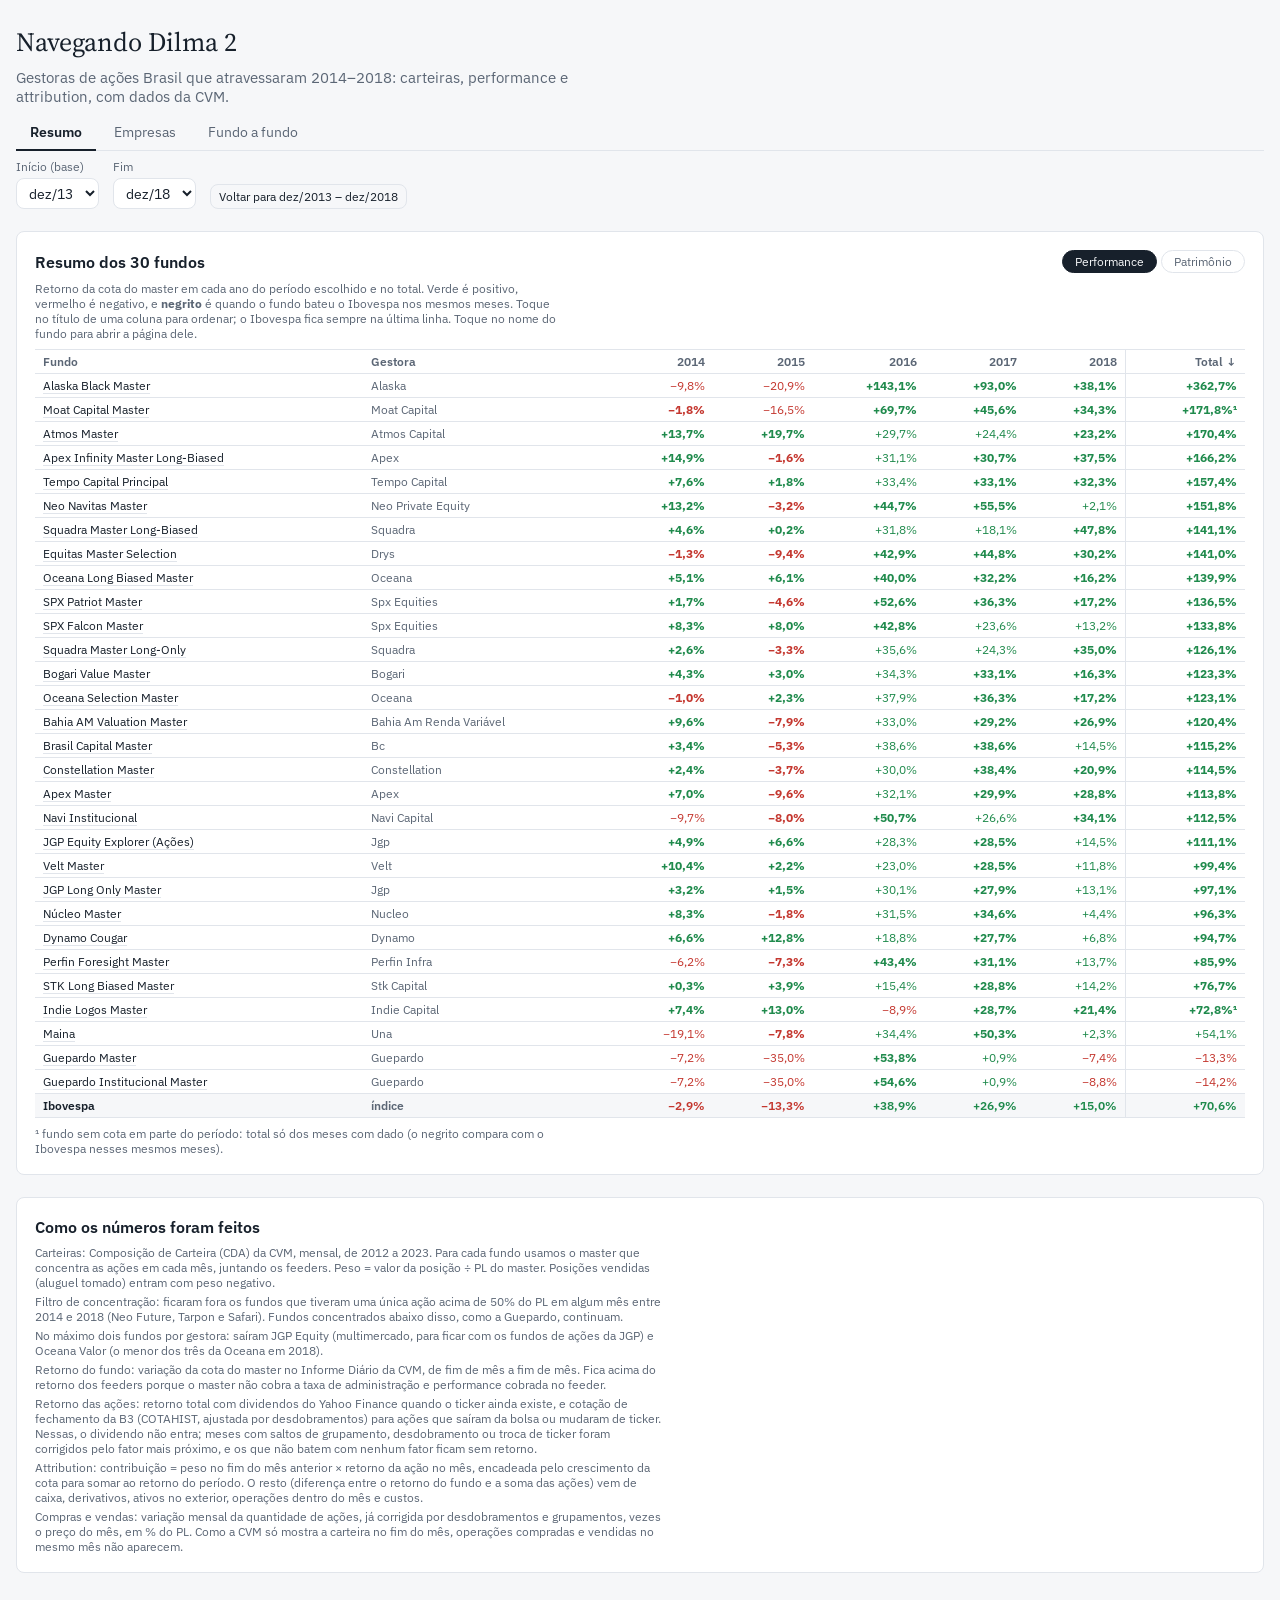
==== output/navegando_dilma_2.html @ d55e63fd "Navegando Dilma 2: página Empresas (consenso, compras/vendas, apostas) e correção de eventos corpora" ====
<!doctype html>
<html lang="pt-BR"><head><meta charset="utf-8"><meta name="viewport" content="width=device-width,initial-scale=1,viewport-fit=cover">
<title>Navegando Dilma 2</title>
<link rel="preconnect" href="https://fonts.googleapis.com"><link rel="stylesheet" href="https://fonts.googleapis.com/css2?family=IBM+Plex+Sans:wght@400;600&family=Source+Serif+4:wght@400&display=swap">
<style>
:root{
  --color-bg:#f6f7f9; --color-panel:#ffffff; --color-fg:#17202b; --color-fg-muted:#5b6675; --color-border-line:#e1e5eb;
  --color-ok:#1f8a4c; --color-bad:#c4372f;
  --cds-chart-muted:#a9b2bf; --cds-chart-grid:#edf0f4; --cds-chart-axis:#b8c0cc; --cds-chart-reference:#8c96a3;
  --cds-surface-popover:#ffffff; --cds-border:#d5dbe3; --cds-shadow-popover:0 6px 20px rgba(20,30,45,.14); --cds-text-secondary:#5b6675;
  --font-anthropic-sans:"IBM Plex Sans",system-ui,-apple-system,"Segoe UI",Roboto,sans-serif;
  --font-anthropic-serif:"Source Serif 4",Georgia,"Times New Roman",serif;
  --cds-font-size-caption:.78rem; --cds-font-size-body:.95rem; --cds-font-size-heading:1.08rem; --cds-font-size-title:1.75rem; --cds-font-weight-medium:600;
  --cds-gap-xs:4px; --cds-gap-sm:8px; --cds-gap-md:14px; --cds-gap-lg:22px;
  --cds-pad-xs:4px; --cds-pad-sm:8px; --cds-pad-md:14px; --cds-pad-lg:18px; --cds-radius:8px; --cds-dur-slow:.3s;
  color-scheme: light;
}
@media (prefers-color-scheme: dark){ :root{
  --color-bg:#10151c; --color-panel:#171e27; --color-fg:#e8edf3; --color-fg-muted:#9aa6b5; --color-border-line:#2a3441;
  --color-ok:#4cc27e; --color-bad:#f0736a;
  --cds-chart-muted:#5d6878; --cds-chart-grid:#222b36; --cds-chart-axis:#3c4757; --cds-chart-reference:#6f7a8a;
  --cds-surface-popover:#1d2530; --cds-border:#334050; --cds-shadow-popover:0 6px 20px rgba(0,0,0,.45); --cds-text-secondary:#9aa6b5;
  color-scheme: dark; } }
html,body{margin:0;background:var(--color-bg);color:var(--color-fg);font-family:var(--font-anthropic-sans);font-size:15px}
#dash-root{max-width:1280px;margin:0 auto;padding-block:24px 48px;padding-left:max(16px,env(safe-area-inset-left,0px));padding-right:max(16px,env(safe-area-inset-right,0px))}

#dash-root { --rx-up: var(--color-ok); --rx-down: var(--color-bad); }
.rx { display: grid; gap: var(--cds-gap-lg); font-family: var(--font-anthropic-sans); font-variant-numeric: tabular-nums; }
.rx-head { display: grid; gap: var(--cds-gap-sm); }
.rx-title { font-family: var(--font-anthropic-serif); font-weight: 400; font-size: var(--cds-font-size-title); margin: 0; text-wrap: balance; }
.rx-lead { margin: 0; color: var(--color-fg-muted); max-width: 70ch; }
.rx-lead b { color: var(--color-fg); font-weight: 600; }
.rx-controls { display: flex; flex-wrap: wrap; gap: var(--cds-gap-md); align-items: end; }
.rx-controls label { display: grid; gap: var(--cds-gap-xs); font-size: var(--cds-font-size-caption); color: var(--color-fg-muted); }
.rx-controls select { font: inherit; font-size: var(--cds-font-size-body); color: var(--color-fg); background: var(--color-panel); border: 1px solid var(--color-border-line); border-radius: var(--cds-radius); padding: var(--cds-pad-xs) var(--cds-pad-sm); max-width: 100%; }
.rx-fund select { min-width: min(100%, 18rem); }
.rx-btn { font: inherit; font-size: var(--cds-font-size-caption); color: var(--color-fg); background: transparent; border: 1px solid var(--color-border-line); border-radius: var(--cds-radius); padding: var(--cds-pad-xs) var(--cds-pad-sm); cursor: pointer; }
.rx-btn:hover { background: var(--color-panel); }
.rx-btn:focus-visible, .rx-controls select:focus-visible { outline: 2px solid var(--color-fg); outline-offset: 2px; }
.rx-tiles { display: grid; grid-template-columns: repeat(auto-fit, minmax(min(100%, 9.5rem), 1fr)); gap: var(--cds-gap-md); }
.rx-tile { background: var(--color-panel); border: 1px solid var(--color-border-line); border-radius: var(--cds-radius); padding: var(--cds-pad-md); display: grid; gap: var(--cds-gap-xs); align-content: start; }
.rx-tile-label { font-size: var(--cds-font-size-caption); color: var(--color-fg-muted); }
.rx-tile-value { font-family: var(--font-anthropic-serif); font-weight: 400; font-size: var(--cds-font-size-title); line-height: 1.1; }
.rx-tile-note { font-size: var(--cds-font-size-caption); color: var(--color-fg-muted); }
.rx-grid { display: grid; grid-template-columns: repeat(auto-fit, minmax(min(100%, 26rem), 1fr)); gap: var(--cds-gap-md); }
.rx-card { background: var(--color-panel); border: 1px solid var(--color-border-line); border-radius: var(--cds-radius); padding: var(--cds-pad-lg); display: grid; gap: var(--cds-gap-sm); min-width: 0; align-content: start; }
.rx-card h2 { margin: 0; font-size: var(--cds-font-size-heading); font-weight: var(--cds-font-weight-medium); }
.rx-note { margin: 0; font-size: var(--cds-font-size-caption); color: var(--color-fg-muted); max-width: 75ch; }
.rx-sec { margin: var(--cds-gap-md) 0 0; font-size: var(--cds-font-size-heading); font-weight: var(--cds-font-weight-medium); }
.rx-chart { position: relative; min-height: 300px; }
.rx-chart.tall { min-height: 360px; }
.rx-chart svg { display: block; overflow: visible; }
.rx-tip { position: absolute; pointer-events: none; background: var(--cds-surface-popover); border: 1px solid var(--cds-border); border-radius: var(--cds-radius); box-shadow: var(--cds-shadow-popover); padding: var(--cds-pad-xs) var(--cds-pad-sm); font-size: var(--cds-font-size-caption); white-space: nowrap; z-index: 2; }
.rx-tip .d { color: var(--cds-text-secondary); margin-bottom: 2px; }
.rx-tip .r { display: flex; gap: 6px; align-items: center; }
.rx-tip .s { width: 8px; height: 8px; border-radius: 2px; flex: none; }
.rx-legend { display: flex; flex-wrap: wrap; gap: var(--cds-gap-xs) var(--cds-gap-md); font-size: var(--cds-font-size-caption); color: var(--color-fg-muted); min-height: 1.2em; }
.rx-legend span { display: inline-flex; align-items: center; gap: 5px; }
.rx-legend i { width: 10px; height: 10px; border-radius: 2px; display: inline-block; }
.rx-tablebox { max-height: 30rem; overflow: auto; border-top: 1px solid var(--color-border-line); }
.rx-table { width: 100%; border-collapse: collapse; font-size: var(--cds-font-size-caption); }
.rx-table th { position: sticky; top: 0; background: var(--color-panel); text-align: right; font-weight: var(--cds-font-weight-medium); color: var(--color-fg-muted); padding: var(--cds-pad-xs) var(--cds-pad-sm); border-bottom: 1px solid var(--color-border-line); white-space: nowrap; }
.rx-table th:first-child, .rx-table td:first-child { text-align: left; }
.rx-table th button { font: inherit; color: inherit; background: none; border: 0; padding: 0; cursor: pointer; }
.rx-table td { text-align: right; padding: var(--cds-pad-xs) var(--cds-pad-sm); border-bottom: 1px solid var(--color-border-line); white-space: nowrap; }
.rx-table tbody tr { cursor: pointer; }
.rx-table tbody tr:hover td { background: var(--color-bg); }
.rx-table tr.sel td { background: var(--color-bg); font-weight: 600; }
.rx-table .tk { font-weight: 600; }
.rx-table .co { color: var(--color-fg-muted); margin-left: 6px; }
.rx-pos { color: var(--rx-up); }
.rx-neg { color: var(--rx-down); }
.rx-bar { display: inline-block; height: 8px; border-radius: 2px; vertical-align: middle; margin-left: 6px; background: var(--cds-chart-muted); }
.rx-split { display: grid; grid-template-columns: repeat(auto-fit, minmax(min(100%, 12rem), 1fr)); gap: var(--cds-gap-md); }
.rx-kv { display: grid; gap: 2px; }
.rx-kv span:first-child { font-size: var(--cds-font-size-caption); color: var(--color-fg-muted); }
.rx-kv span:last-child { font-family: var(--font-anthropic-serif); font-size: var(--cds-font-size-heading); }
.rx-method { display: grid; gap: var(--cds-gap-xs); }
.rx-method p { margin: 0; font-size: var(--cds-font-size-caption); color: var(--color-fg-muted); max-width: 90ch; }
.rx-tabs, .rx-subtabs { display: flex; flex-wrap: wrap; gap: var(--cds-gap-xs); }
.rx-tabs { border-bottom: 1px solid var(--color-border-line); }
.rx-tab { font: inherit; font-size: var(--cds-font-size-body); background: none; border: 0; border-bottom: 2px solid transparent; color: var(--color-fg-muted); padding: var(--cds-pad-sm) var(--cds-pad-md); cursor: pointer; margin-bottom: -1px; }
.rx-tab[aria-selected="true"] { color: var(--color-fg); border-bottom-color: var(--color-fg); font-weight: 600; }
.rx-subtab { font: inherit; font-size: var(--cds-font-size-caption); background: none; border: 1px solid var(--color-border-line); border-radius: 999px; color: var(--color-fg-muted); padding: 3px 12px; cursor: pointer; }
.rx-subtab[aria-selected="true"] { background: var(--color-fg); color: var(--color-bg); border-color: var(--color-fg); }
.rx-tab:focus-visible, .rx-subtab:focus-visible { outline: 2px solid var(--color-fg); outline-offset: 2px; }
.rx-cardhead { display: flex; flex-wrap: wrap; gap: var(--cds-gap-md); align-items: center; justify-content: space-between; }
[hidden] { display: none !important; }
.rx-page { display: grid; gap: var(--cds-gap-lg); }
.rx-sumbox { max-height: none; }
.rx-sum th:nth-child(2), .rx-sum td:nth-child(2) { text-align: left; color: var(--color-fg-muted); }
.rx-sum td:first-child { white-space: normal; min-width: 11rem; }
.rx-sum td:first-child button { font: inherit; color: var(--color-fg); background: none; border: 0; padding: 0; cursor: pointer; text-align: left; text-decoration: underline; text-decoration-color: var(--color-border-line); text-underline-offset: 3px; }
.rx-sum td.beat { font-weight: 700; }
.rx-sum th.tot, .rx-sum td.tot { border-left: 1px solid var(--color-border-line); }
.rx-sum tfoot td { position: sticky; bottom: 0; background: var(--color-bg); font-weight: 600; border-top: 1px solid var(--color-fg-muted); }
.rx-sum tfoot tr + tr td { bottom: auto; }
.rx-sum th[aria-sort="ascending"] button::after { content: " ↑"; }
.rx-sum th[aria-sort="descending"] button::after { content: " ↓"; }
.rx-chips { display: flex; flex-wrap: wrap; gap: var(--cds-gap-xs); min-height: 1.6em; }
.rx-chip { font: inherit; font-size: var(--cds-font-size-caption); background: none; border: 1px solid var(--color-border-line); border-radius: var(--cds-radius); color: var(--color-fg); padding: 3px 10px; cursor: pointer; font-variant-numeric: tabular-nums; }
.rx-chip[aria-pressed="true"] { background: var(--rx-c0); border-color: var(--rx-c0); color: #fff; }
.rx-emp td:first-child { white-space: normal; min-width: 10rem; }
.rx-emp .rx-two { display: grid; grid-template-columns: repeat(auto-fit, minmax(min(100%, 24rem), 1fr)); gap: var(--cds-gap-lg); }
.rx-emp h3 { margin: var(--cds-gap-sm) 0 var(--cds-gap-xs); font-size: var(--cds-font-size-body); font-weight: var(--cds-font-weight-medium); }
[data-dash-source-state=empty] { color: transparent; }
[data-dash-source-state=refreshing] { opacity: .5; transition: opacity var(--cds-dur-slow); }
.rx-fail { display: flex; align-items: center; justify-content: center; gap: 6px; min-height: inherit; color: var(--color-fg-muted); font-size: var(--cds-font-size-caption); }
.rx-fail::before { content: ""; width: .375rem; height: .375rem; border-radius: 50%; background: var(--color-bad); }
</style></head>
<body><div id="dash-root">
<div class="rx">
  <header class="rx-head" id="topo">
    <h1 class="rx-title">Navegando Dilma 2</h1>
    <p class="rx-lead">Gestoras de ações Brasil que atravessaram 2014–2018: carteiras, performance e attribution, com dados da CVM.</p>
    <nav class="rx-tabs" role="tablist" aria-label="Páginas">
      <button type="button" role="tab" class="rx-tab" data-pg="resumo" aria-selected="true">Resumo</button>
      <button type="button" role="tab" class="rx-tab" data-pg="empresas" aria-selected="false">Empresas</button>
      <button type="button" role="tab" class="rx-tab" data-pg="fundo" aria-selected="false">Fundo a fundo</button>
    </nav>
    <div class="rx-controls">
      <label>Início (base)
        <select id="rx-ini" data-draw="sel-ini" data-source="serie_mensal" aria-label="Mês inicial"></select>
      </label>
      <label>Fim
        <select id="rx-fim" data-draw="sel-fim" data-source="serie_mensal" aria-label="Mês final"></select>
      </label>
      <button class="rx-btn rx-reset" type="button">Voltar para dez/2013 – dez/2018</button>
    </div>
  </header>

  <section class="rx-page" id="pg-resumo" data-pg="resumo">
    <article class="rx-card" id="resumo-tabela">
      <div class="rx-cardhead">
        <h2>Resumo dos 30 fundos</h2>
        <nav class="rx-subtabs" role="tablist" aria-label="Visão">
          <button type="button" role="tab" class="rx-subtab" data-aba="perf" aria-selected="true">Performance</button>
          <button type="button" role="tab" class="rx-subtab" data-aba="pl" aria-selected="false">Patrimônio</button>
        </nav>
      </div>
      <p class="rx-note" data-aba-note="perf">Retorno da cota do master em cada ano do período escolhido e no total. Verde é positivo, vermelho é negativo, e <b>negrito</b> é quando o fundo bateu o Ibovespa nos mesmos meses. Toque no título de uma coluna para ordenar; o Ibovespa fica sempre na última linha. Toque no nome do fundo para abrir a página dele.</p>
      <p class="rx-note" data-aba-note="pl" hidden>Patrimônio líquido do master no fim de cada ano do período (R$ milhões). A coluna Total mostra a variação do PL entre o início e o fim do período. A soma dos fundos e o Ibovespa (em pontos) ficam sempre nas últimas linhas.</p>
      <div class="rx-tablebox rx-sumbox" data-draw="tb-sum" data-source="fundos serie_mensal ibov"></div>
    </article>
  </section>

  <section class="rx-page" id="pg-empresas" data-pg="empresas" hidden>
    <article class="rx-card" id="empresas-card">
      <div class="rx-cardhead">
        <h2>O que os gestores tinham</h2>
        <nav class="rx-subtabs" role="tablist" aria-label="Visão de empresas">
          <button type="button" role="tab" class="rx-subtab rx-emptab" data-emp="ano" aria-selected="true">Mais detidas no ano</button>
          <button type="button" role="tab" class="rx-subtab rx-emptab" data-emp="periodo" aria-selected="false">Período inteiro</button>
          <button type="button" role="tab" class="rx-subtab rx-emptab" data-emp="fluxo" aria-selected="false">Compras e vendas</button>
          <button type="button" role="tab" class="rx-subtab rx-emptab" data-emp="apostas" aria-selected="false">Apostas fora do consenso</button>
        </nav>
      </div>
      <p class="rx-note" data-emp-note="ano">As 20 empresas com maior peso médio nos fundos no ano escolhido. Peso de consenso = média do peso da empresa em todos os fundos (zero para quem não tinha), na média dos meses do ano. Retorno com dividendos; <b>negrito</b> quando bateu o Ibovespa. Contribuição = quanto a empresa somou, em média, ao retorno dos fundos naquele ano.</p>
      <p class="rx-note" data-emp-note="periodo" hidden>As 25 empresas com maior peso de consenso no período. Cada coluna de ano mostra o peso de consenso (quanto mais escuro, maior). Retorno e contribuição são do período todo.</p>
      <p class="rx-note" data-emp-note="fluxo" hidden>Onde o dinheiro foi no ano escolhido: soma das compras menos vendas de todos os fundos, em R$ milhões. Fundos comprador/vendedor líquido contam quantos fundos terminaram o ano comprando ou vendendo a ação no saldo. A última coluna mostra o retorno da ação no ano seguinte, para ver se o movimento acertou.</p>
      <p class="rx-note" data-emp-note="apostas" hidden>Empresas que poucos fundos tinham (no máximo 3 no ano) mas que mais somaram ou tiraram de quem tinha. Mostra os acertos e erros individuais, fora do consenso.</p>
      <div class="rx-chips" data-draw="emp-anos" data-source="serie_mensal"></div>
      <div class="rx-tablebox rx-sumbox" data-draw="tb-emp" data-source="posicoes_1 posicoes_2 serie_mensal precos acoes"></div>
    </article>
  </section>

  <section class="rx-page" id="pg-fundo" data-pg="fundo" hidden>
  <div class="rx-head">
    <p class="rx-lead"><b data-draw="lead-fundo" data-source="fundos">—</b> rendeu <b data-draw="lead-ret" data-source="serie_mensal">—</b> contra <b data-draw="lead-ibov" data-source="serie_mensal">—</b> do Ibovespa entre <b data-draw="lead-ini">—</b> e <b data-draw="lead-fim">—</b>. A ação que mais contribuiu foi <b data-draw="lead-best" data-source="posicoes_1 posicoes_2">—</b>, e a que mais tirou foi <b data-draw="lead-worst" data-source="posicoes_1 posicoes_2">—</b>.</p>
    <div class="rx-controls">
      <label class="rx-fund">Fundo
        <select id="rx-fundo" data-draw="sel-fundo" data-source="fundos" aria-label="Fundo"></select>
      </label>
    </div>
  </div>

  <section class="rx-tiles" id="indicadores">
    <div class="rx-tile"><span class="rx-tile-label">Retorno do fundo</span><span class="rx-tile-value" data-draw="t-ret" data-source="serie_mensal">—</span><span class="rx-tile-note">cota do master, no período</span></div>
    <div class="rx-tile"><span class="rx-tile-label">Ibovespa</span><span class="rx-tile-value" data-draw="t-ibov" data-source="serie_mensal">—</span><span class="rx-tile-note">mesmo período</span></div>
    <div class="rx-tile"><span class="rx-tile-label">Diferença vs Ibovespa</span><span class="rx-tile-value" data-draw="t-alfa" data-source="serie_mensal">—</span><span class="rx-tile-note">pontos percentuais</span></div>
    <div class="rx-tile"><span class="rx-tile-label">PL no fim (R$ mi)</span><span class="rx-tile-value" data-draw="t-pl" data-source="serie_mensal">—</span><span class="rx-tile-note">no início: <span data-draw="t-pl0" data-source="serie_mensal">—</span></span></div>
    <div class="rx-tile"><span class="rx-tile-label">Exposição média em ações</span><span class="rx-tile-value" data-draw="t-exp" data-source="serie_mensal">—</span><span class="rx-tile-note">% do PL, ações à vista</span></div>
    <div class="rx-tile"><span class="rx-tile-label">Nº médio de ações</span><span class="rx-tile-value" data-draw="t-n" data-source="serie_mensal">—</span><span class="rx-tile-note">posições acima de 0,1% do PL</span></div>
  </section>

  <div class="rx-grid">
    <article class="rx-card" id="performance">
      <h2>Performance acumulada</h2>
      <p class="rx-note">Retorno da cota do fundo master contra o Ibovespa, base 0% no mês inicial.</p>
      <div class="rx-legend"><span><i style="background:var(--rx-c0)"></i>Fundo</span><span><i style="background:var(--cds-chart-muted)"></i>Ibovespa</span></div>
      <div class="rx-chart" data-draw="ch-perf" data-source="serie_mensal"></div>
    </article>
    <article class="rx-card" id="evolucao">
      <h2>Como o portfólio evoluiu</h2>
      <p class="rx-note">Peso das 10 maiores posições médias do período, em % do PL. "Outras" soma o restante das ações.</p>
      <div class="rx-legend" data-draw="lg-stack" data-source="posicoes_1 posicoes_2 acoes"></div>
      <div class="rx-chart tall" data-draw="ch-stack" data-source="posicoes_1 posicoes_2 serie_mensal acoes"></div>
    </article>
  </div>

  <h2 class="rx-sec" id="posicoes">Posições e attribution por ação</h2>
  <div class="rx-grid">
    <article class="rx-card" id="attribution">
      <h2>Attribution: quem fez o resultado</h2>
      <p class="rx-note">Contribuição de cada ação para o retorno do fundo no período (peso do mês anterior × retorno da ação, encadeado). Verde soma, vermelho tira.</p>
      <div class="rx-chart tall" data-draw="ch-attr" data-source="posicoes_1 posicoes_2 serie_mensal acoes"></div>
      <div class="rx-split">
        <div class="rx-kv"><span>Retorno do fundo</span><span data-draw="a-fundo" data-source="serie_mensal">—</span></div>
        <div class="rx-kv"><span>Explicado pelas ações</span><span data-draw="a-acoes" data-source="posicoes_1 posicoes_2 serie_mensal">—</span></div>
        <div class="rx-kv"><span>Resto (caixa, derivativos, exterior, taxas)</span><span data-draw="a-resto" data-source="posicoes_1 posicoes_2 serie_mensal">—</span></div>
      </div>
    </article>
    <article class="rx-card" id="tabela">
      <h2>Todas as ações do período</h2>
      <p class="rx-note">Toque numa linha para ver as compras e vendas dessa ação no gráfico abaixo. Toque no título de uma coluna para ordenar.</p>
      <div class="rx-tablebox" data-source="posicoes_1 posicoes_2 precos acoes">
        <table class="rx-table">
          <thead><tr>
            <th><button type="button" data-sort="tk">Ação</button></th>
            <th><button type="button" data-sort="contrib">Contribuição</button></th>
            <th><button type="button" data-sort="ret">Retorno ação</button></th>
            <th><button type="button" data-sort="wmed">Peso médio</button></th>
            <th><button type="button" data-sort="w0">Peso início</button></th>
            <th><button type="button" data-sort="w1">Peso fim</button></th>
            <th><button type="button" data-sort="wmax">Peso máx.</button></th>
          </tr></thead>
          <tbody data-draw="tb-pos"></tbody>
        </table>
      </div>
    </article>
  </div>

  <article class="rx-card" id="compras-vendas">
    <h2>Compras e vendas contra o preço</h2>
    <p class="rx-note">Linha: retorno total da ação (com dividendos), base 100 no mês inicial. Barras: compras (verde) e vendas (vermelho) no mês, em % do PL do fundo. Faixa de baixo: peso da ação no fundo.</p>
    <div class="rx-controls">
      <label>Ação
        <select id="rx-acao" data-draw="sel-acao" data-source="posicoes_1 posicoes_2 acoes" aria-label="Ação"></select>
      </label>
    </div>
    <div class="rx-split">
      <div class="rx-kv"><span>Retorno da ação no período</span><span data-draw="c-ret" data-source="precos">—</span></div>
      <div class="rx-kv"><span>Contribuição para o fundo</span><span data-draw="c-contrib" data-source="posicoes_1 posicoes_2">—</span></div>
      <div class="rx-kv"><span>Comprou (soma, % do PL)</span><span data-draw="c-buy" data-source="posicoes_1 posicoes_2">—</span></div>
      <div class="rx-kv"><span>Vendeu (soma, % do PL)</span><span data-draw="c-sell" data-source="posicoes_1 posicoes_2">—</span></div>
    </div>
    <div class="rx-chart tall" data-draw="ch-trade" data-source="precos posicoes_1 posicoes_2"></div>
  </article>

  <article class="rx-card" id="anos">
    <h2>Ano a ano: acertos e erros</h2>
    <p class="rx-note">Por ano do período: retorno do fundo e do Ibovespa, e as ações que mais somaram e mais tiraram naquele ano.</p>
    <div class="rx-tablebox" data-source="serie_mensal posicoes_1 posicoes_2 acoes">
      <table class="rx-table">
        <thead><tr><th>Ano</th><th>Fundo</th><th>Ibovespa</th><th>Diferença</th><th>Maiores acertos</th><th>Maiores erros</th></tr></thead>
        <tbody data-draw="tb-ano"></tbody>
      </table>
    </div>
  </article>

  </section>

  <article class="rx-card" id="metodologia">
    <h2>Como os números foram feitos</h2>
    <div class="rx-method">
      <p>Carteiras: Composição de Carteira (CDA) da CVM, mensal, de 2012 a 2023. Para cada fundo usamos o master que concentra as ações em cada mês, juntando os feeders. Peso = valor da posição ÷ PL do master. Posições vendidas (aluguel tomado) entram com peso negativo.</p>
      <p>Filtro de concentração: ficaram fora os fundos que tiveram uma única ação acima de 50% do PL em algum mês entre 2014 e 2018 (Neo Future, Tarpon e Safari). Fundos concentrados abaixo disso, como a Guepardo, continuam.</p>
      <p>No máximo dois fundos por gestora: saíram JGP Equity (multimercado, para ficar com os fundos de ações da JGP) e Oceana Valor (o menor dos três da Oceana em 2018).</p>
      <p>Retorno do fundo: variação da cota do master no Informe Diário da CVM, de fim de mês a fim de mês. Fica acima do retorno dos feeders porque o master não cobra a taxa de administração e performance cobrada no feeder.</p>
      <p>Retorno das ações: retorno total com dividendos do Yahoo Finance quando o ticker ainda existe, e cotação de fechamento da B3 (COTAHIST, ajustada por desdobramentos) para ações que saíram da bolsa ou mudaram de ticker. Nessas, o dividendo não entra; meses com saltos de grupamento, desdobramento ou troca de ticker foram corrigidos pelo fator mais próximo, e os que não batem com nenhum fator ficam sem retorno.</p>
      <p>Attribution: contribuição = peso no fim do mês anterior × retorno da ação no mês, encadeada pelo crescimento da cota para somar ao retorno do período. O resto (diferença entre o retorno do fundo e a soma das ações) vem de caixa, derivativos, ativos no exterior, operações dentro do mês e custos.</p>
      <p>Compras e vendas: variação mensal da quantidade de ações, já corrigida por desdobramentos e grupamentos, vezes o preço do mês, em % do PL. Como a CVM só mostra a carteira no fim do mês, operações compradas e vendidas no mesmo mês não aparecem.</p>
    </div>
  </article>
</div>
</div>
<script type="text/csv" id="csv-fundos">
id,fundo,gestora,rank_2014,rank_2018,pl_2014_mi,pl_2018_mi,cnpj_master_2018
1,SPX Falcon Master,Spx Equities,2,1,1740,4710,15.831.948/0001-66
2,Atmos Master,Atmos Capital,7,2,968,3511,11.188.572/0001-62
3,Dynamo Cougar,Dynamo,1,3,2126,3002,73.232.530/0001-39
4,Alaska Black Master,Alaska,129,7,38,2102,12.055.107/0001-16
5,Núcleo Master,Nucleo,11,9,887,1669,14.138.786/0001-12
6,Tempo Capital Principal,Tempo Capital,10,10,918,1560,11.046.362/0001-30
7,Oceana Long Biased Master,Oceana,34,11,307,1487,15.174.615/0001-01
8,Apex Infinity Master Long-Biased,Apex,16,12,558,1471,15.862.804/0001-77
9,Moat Capital Master,Moat Capital,220,17,2,1046,26.491.395/0001-66
10,Oceana Selection Master,Oceana,187,18,11,972,27.227.810/0001-31
11,Apex Master,Apex,51,19,216,896,13.950.080/0001-98
12,Velt Master,Velt,18,21,493,862,08.927.452/0001-25
13,Maina,Una,27,26,370,772,02.343.288/0001-22
15,Bahia AM Valuation Master,Bahia Am Renda Variável,44,29,254,731,09.635.130/0001-75
16,SPX Patriot Master,Spx Equities,36,30,298,716,15.350.712/0001-08
17,JGP Equity Explorer (Ações),Jgp,33,32,315,692,13.136.966/0001-00
19,Squadra Master Long-Biased,Squadra,13,34,665,663,09.412.648/0001-40
21,Bogari Value Master,Bogari,23,36,420,642,15.165.493/0001-97
22,Navi Institucional,Navi Capital,159,39,21,582,14.113.340/0001-33
23,Neo Navitas Master,Neo Private Equity,181,40,14,577,20.889.133/0001-78
24,JGP Long Only Master,Jgp,32,41,322,548,11.228.490/0001-02
25,Brasil Capital Master,Bc,25,42,404,524,11.176.045/0001-38
26,Constellation Master,Constellation,49,44,233,508,11.225.860/0001-40
28,Squadra Master Long-Only,Squadra,26,47,371,452,09.288.254/0001-21
29,Equitas Master Selection,Drys,81,49,105,444,11.980.010/0001-57
30,STK Long Biased Master,Stk Capital,45,76,251,253,12.297.830/0001-01
31,Perfin Foresight Master,Perfin Infra,37,82,282,229,11.952.800/0001-29
32,Guepardo Institucional Master,Guepardo,14,88,580,194,14.213.077/0001-54
33,Guepardo Master,Guepardo,38,108,277,127,12.987.189/0001-37
34,Indie Logos Master,Indie Capital,29,116,365,92,15.559.384/0001-54
</script>
<script type="text/csv" id="csv-serie_mensal">
id,ym,PL_mi,ret_fundo,ret_ibov,exp_long,exp_short,n_acoes,ret_acoes_contrib
1,2012-01,13.9,,,0.15144,0.0,2,
1,2012-02,15.2,-0.00093,0.04344,0.04542,0.0,1,0.00047
1,2012-03,15.6,0.01011,-0.01977,0.05032,0.0,1,0.00409
1,2012-04,17.4,0.08205,-0.04171,0.04468,0.0,1,-0.00046
1,2012-05,9.6,-0.46954,-0.11857,0.47725,0.0,3,-0.00414
1,2012-06,9.2,-0.01577,-0.00248,0.07318,0.0,1,0.02287
1,2012-07,8.6,-0.25465,0.03205,0.07004,0.0,1,-0.00808
1,2012-08,7.9,-0.08068,0.01718,0.06019,0.0,1,0.00258
1,2012-09,241.2,0.03267,0.03707,0.7421,-0.26414,25,0.00494
1,2012-10,389.1,0.05488,-0.03562,0.79482,-0.30704,23,0.04964
1,2012-11,488.9,0.01676,0.00713,0.73721,-0.19607,25,0.02436
1,2012-12,558.0,0.03247,0.0605,0.73407,-0.30188,24,0.01975
1,2013-01,698.7,0.03912,-0.01954,0.85496,-0.40383,30,0.01903
1,2013-02,839.7,-0.00084,-0.03911,0.9567,-0.33549,26,-0.00416
1,2013-03,1077.1,-0.00078,-0.01867,0.80809,-0.17218,29,-0.00422
1,2013-04,1233.4,0.00878,-0.00784,0.8377,-0.22165,30,0.00085
1,2013-05,1282.9,0.04058,-0.043,0.83154,-0.35675,26,-0.00479
1,2013-06,1263.5,-0.01196,-0.11305,0.84713,-0.37677,32,-0.02253
1,2013-07,1288.3,0.00725,0.01637,0.73591,-0.32548,26,0.00357
1,2013-08,1321.1,0.02721,0.03678,0.74321,-0.29104,30,0.00642
1,2013-09,1326.3,0.00673,0.04659,0.68253,-0.21586,31,-0.004
1,2013-10,1344.9,0.01021,0.03665,0.70238,-0.13539,32,0.00775
1,2013-11,1356.8,0.01253,-0.0327,0.64966,-0.14723,28,-0.00255
1,2013-12,1374.2,-0.00635,-0.01858,0.74201,-0.1253,29,-0.0104
1,2014-01,1371.7,0.00152,-0.0751,0.71031,-0.12619,30,-0.02948
1,2014-02,1381.0,0.00237,-0.01144,0.75173,-0.16338,33,0.00431
1,2014-03,1394.8,0.01301,0.07052,0.72392,-0.1616,32,0.02174
1,2014-04,1723.1,0.0267,0.02402,0.6834,-0.15612,34,0.02416
1,2014-05,1755.1,-0.00617,-0.0075,0.65616,-0.21601,32,-0.01448
1,2014-06,1758.8,0.00843,0.03765,0.70266,-0.27054,31,0.01044
1,2014-07,1784.9,0.01991,0.05005,0.70688,-0.17494,33,0.02804
1,2014-08,1851.1,0.04589,0.09778,0.77318,-0.13476,34,0.06122
1,2014-09,1736.5,-0.05859,-0.11702,0.69818,-0.19968,33,-0.06854
1,2014-10,1789.0,0.03472,0.00948,0.81044,-0.13685,39,0.02763
1,2014-11,1813.5,0.02405,0.00064,0.7223,-0.18559,31,0.00689
1,2014-12,1740.4,-0.02699,-0.08519,0.84211,-0.18958,30,-0.042
1,2015-01,1612.7,-0.05957,-0.06197,0.66176,-0.16049,27,-0.07179
1,2015-02,1678.3,0.05723,0.09966,0.61019,-0.19095,24,0.06314
1,2015-03,1640.1,0.01328,-0.00839,0.52719,-0.13083,23,-0.00897
1,2015-04,1637.1,0.0335,0.0993,0.4665,-0.1429,20,0.02428
1,2015-05,1548.0,-0.01443,-0.06169,0.46622,-0.08705,24,-0.02727
1,2015-06,1507.3,-0.00224,0.00608,0.45568,-0.1121,21,-0.00288
1,2015-07,1469.1,0.01295,-0.04175,0.52057,-0.08248,24,-0.01508
1,2015-08,1372.8,-0.02037,-0.08334,0.64522,-0.06917,24,-0.03627
1,2015-09,1344.9,0.00683,-0.03361,0.67376,-0.11911,23,-0.00923
1,2015-10,1351.3,0.02428,0.01798,0.54652,-0.13178,21,0.00829
1,2015-11,1348.3,0.01578,-0.01633,0.52091,-0.14806,20,0.007
1,2015-12,1336.3,0.015,-0.03923,0.49351,-0.14724,22,-0.00335
1,2016-01,1375.0,0.03179,-0.06791,0.69513,-0.19406,19,-8e-05
1,2016-02,1384.7,0.03679,0.0591,0.70917,-0.17427,20,0.04094
1,2016-03,1430.0,0.03349,0.16967,0.66561,-0.26406,19,0.08989
1,2016-04,1477.2,0.03819,0.07704,0.68733,-0.12059,25,0.02046
1,2016-05,1505.4,0.01689,-0.10089,0.68903,-0.12368,25,-0.03847
1,2016-06,1562.2,0.04556,0.06303,0.73332,-0.09502,27,0.05739
1,2016-07,1687.3,0.07896,0.11219,0.66971,-0.16821,28,0.09934
1,2016-08,1855.1,0.04183,0.01035,0.65991,-0.16177,29,0.04077
1,2016-09,2381.3,0.00967,0.00805,0.70055,-0.11606,30,-0.01129
1,2016-10,2686.2,0.09496,0.11236,0.71426,-0.11623,31,0.0743
1,2016-11,2538.7,-0.06834,-0.0465,0.64844,-0.08373,26,-0.06023
1,2016-12,2622.6,0.01069,-0.02712,0.72959,-0.0826,31,-0.00704
1,2017-01,2773.9,0.05878,0.07379,0.71188,-0.09794,32,0.07174
1,2017-02,2962.8,0.03191,0.03079,0.70573,-0.07706,34,0.01724
1,2017-03,3082.3,0.00853,-0.02517,0.63113,-0.07811,32,-0.00622
1,2017-04,3097.9,-0.00399,0.00645,0.63349,-0.0975,35,-0.00865
1,2017-05,3109.1,-0.02536,-0.04116,0.58191,-0.06756,32,-0.02285
1,2017-06,3145.6,0.00392,0.00301,0.54326,-0.11595,30,0.00512
1,2017-07,3303.8,0.04313,0.04801,0.54355,-0.09626,36,0.02574
1,2017-08,3454.4,0.03319,0.07456,0.53854,-0.06561,36,0.02579
1,2017-09,3614.0,0.03792,0.04883,0.58984,-0.05528,34,0.02169
1,2017-10,3656.2,-0.00017,0.00019,0.58257,-0.0566,33,-0.00158
1,2017-11,3630.6,-0.01845,-0.03145,0.5367,-0.06744,32,-0.03343
1,2017-12,3820.8,0.04866,0.06157,0.66804,-0.07453,34,0.03922
1,2018-01,3960.9,0.05365,0.1114,0.57161,-0.04294,35,0.06772
1,2018-02,5021.0,0.00538,0.00669,0.97675,0.0,64,0.00429
1,2018-03,4136.7,0.03248,-0.00135,0.48211,-0.02863,33,-0.00552
1,2018-04,4255.9,0.01554,0.00877,0.49095,-0.05495,34,0.00637
1,2018-05,4087.7,-0.06026,-0.1087,0.50495,-0.05094,31,-0.03859
1,2018-06,4044.0,-0.01651,-0.052,0.56645,-0.03488,33,-0.01753
1,2018-07,4186.3,0.03353,0.08874,0.62714,-0.029,28,0.04075
1,2018-08,4246.3,0.00302,-0.03209,0.58615,-0.07347,24,-0.01594
1,2018-09,4157.9,-0.00836,0.03474,0.60257,-0.08714,26,0.00594
1,2018-10,4432.1,0.03791,0.10186,0.61088,-0.0942,39,0.03934
1,2018-11,4517.9,0.0346,0.02379,0.67895,-0.06895,42,0.025
1,2018-12,4710.5,-0.00128,-0.01807,0.62181,-0.08358,41,-0.00205
1,2019-01,5077.7,0.0689,0.10817,0.49134,-0.08109,30,0.04761
1,2019-02,5035.7,-0.00942,-0.01858,0.44214,-0.07085,27,-0.01286
1,2019-03,4938.7,-0.01053,-0.00177,0.47844,-0.08574,29,-0.01337
1,2019-04,4963.6,0.014,0.00983,0.42951,-0.07169,29,0.00179
1,2019-05,4974.6,0.0163,0.00703,0.5311,-0.08209,32,0.00762
1,2019-06,5156.6,0.03351,0.04058,0.55206,-0.10623,40,0.02167
1,2019-07,5098.7,7e-05,0.00837,0.53964,-0.09769,37,-0.00987
1,2019-08,5063.0,0.00287,-0.00665,0.58473,-0.13841,40,-0.00138
1,2019-09,5050.0,0.01372,0.03569,0.57299,-0.19463,36,0.00857
1,2019-10,5067.9,0.01884,0.02363,0.62891,-0.17966,39,0.00899
1,2019-11,4960.6,-0.00836,0.00945,0.63777,-0.15972,41,-0.01153
1,2019-12,5167.0,0.06922,0.07143,0.67153,-0.16024,41,0.05591
1,2020-01,5075.8,0.01205,-0.019,0.63376,-0.15943,37,-0.00403
1,2020-02,4697.0,-0.04159,-0.08429,0.72598,-0.16037,41,-0.04488
1,2020-03,3729.7,-0.19254,-0.29904,0.6032,-0.09261,39,-0.16964
1,2020-04,3783.6,0.03615,0.10252,0.71732,-0.06652,36,0.04171
1,2020-05,3612.6,0.02566,0.08567,0.68445,-0.10128,34,0.03986
1,2020-06,3470.4,0.04552,0.08756,0.70105,-0.08403,32,0.04236
1,2020-07,3540.0,0.06061,0.08265,0.71489,-0.07209,37,0.05005
1,2020-08,3270.8,-0.01502,-0.03443,0.75013,-0.07034,39,-0.0171
1,2020-09,3049.7,-0.01622,-0.04796,0.77717,-0.07042,37,-0.03127
1,2020-10,2812.7,-0.03278,-0.00688,0.8724,-0.07569,41,-0.03298
1,2020-11,2911.1,0.08527,0.15897,0.94778,-0.08956,43,0.10502
1,2020-12,3130.7,0.0876,0.09568,1.0298,-0.17277,53,0.07923
1,2021-01,2906.5,-0.00305,-0.02765,1.02298,-0.1501,57,-0.01945
1,2021-02,2886.5,0.01911,-0.05148,1.02147,-0.14559,57,-0.00928
1,2021-03,3055.3,0.06656,0.05997,1.06007,-0.09049,55,0.17392
1,2021-04,3087.6,0.03025,0.01938,1.05296,-0.12617,54,0.03401
1,2021-05,3197.8,0.03743,0.06158,1.1076,-0.18226,54,0.04319
1,2021-06,3427.1,0.02427,0.00464,1.04484,-0.21683,57,0.0429
1,2021-07,3371.1,-0.0341,-0.03944,0.99745,-0.37241,55,-0.04488
1,2021-08,3331.1,-0.0198,-0.02479,1.06147,-0.3263,56,-0.02209
1,2021-09,3364.6,-0.01321,-0.06568,0.94122,-0.17549,57,-0.03416
1,2021-10,3075.2,-0.05967,-0.06738,0.84806,-0.14456,55,-0.08632
1,2021-11,2856.9,-0.02353,-0.01532,0.95883,-0.18149,59,-0.00521
1,2021-12,3015.5,0.05405,0.02852,1.02227,-0.15882,62,0.05087
1,2022-01,3173.6,0.0538,0.07218,0.9089,-0.1658,59,0.04539
1,2022-02,3146.5,-0.02204,0.00671,0.99887,-0.36246,59,-0.0328
1,2022-03,3291.3,0.0527,0.06061,0.97342,-0.36911,64,0.03889
1,2022-04,3109.2,-0.03706,-0.10103,0.92009,-0.40605,56,-0.04287
1,2022-05,3170.2,0.03171,0.03221,1.02726,-0.4759,53,0.00427
1,2022-06,2993.1,-0.06517,-0.11503,1.02035,-0.42371,53,-0.05833
1,2022-07,3038.5,0.03255,0.04691,0.97254,-0.38363,51,0.02967
1,2022-08,3315.5,0.09673,0.06163,0.93183,-0.30366,55,0.05194
1,2022-09,3357.1,0.0306,0.00469,1.0851,-0.28906,62,0.01053
1,2022-10,3727.5,0.08451,0.05453,0.92962,-0.3278,57,0.08668
1,2022-11,3599.3,-0.0426,-0.0306,0.86676,-0.25546,47,-0.06931
1,2022-12,3652.2,-0.00787,-0.02182,0.82247,-0.2888,49,-0.0225
1,2023-01,3668.3,0.02385,0.03182,0.83195,-0.32798,45,0.03175
1,2023-02,3571.7,-0.02374,-0.07575,0.77658,-0.28543,48,-0.03816
1,2023-03,3516.6,-0.0124,-0.02907,0.8941,-0.29074,54,-0.01635
1,2023-04,3669.1,0.02885,0.02503,0.87875,-0.32608,53,0.01926
1,2023-05,3683.4,0.03504,0.03737,0.93127,-0.2535,54,0.03741
1,2023-06,3981.5,0.09406,0.09002,0.96888,-0.32069,55,0.08723
1,2023-07,4197.0,0.03153,0.03265,0.80174,-0.30955,55,0.01399
1,2023-08,4197.6,-0.03448,-0.05085,0.79098,-0.21743,57,-0.05099
1,2023-09,4182.7,0.00037,0.00711,0.82888,-0.2023,59,-0.00836
1,2023-10,4162.7,-0.00565,-0.02935,0.83084,-0.21676,65,-0.02113
1,2023-11,4467.4,0.07844,0.12539,0.82141,-0.24451,56,0.07426
1,2023-12,4694.5,0.04463,0.05383,0.80887,-0.25136,50,0.02849
2,2012-01,147.2,,,0.72604,-0.05533,16,
2,2012-02,167.2,0.07375,0.04344,0.75958,-0.05988,14,0.05478
2,2012-03,170.4,0.00586,-0.01977,0.6802,-0.04759,14,-0.0059
2,2012-04,178.0,0.02347,-0.04171,0.68034,-0.04508,18,0.00062
2,2012-05,186.0,-0.02464,-0.11857,0.72322,-0.06585,17,-0.02674
2,2012-06,187.5,0.03857,-0.00248,0.6986,-0.06674,19,0.0328
2,2012-07,224.3,0.04494,0.03205,0.67274,-0.06135,18,0.03899
2,2012-08,243.6,0.01122,0.01718,0.72905,-0.07791,22,0.0047
2,2012-09,299.6,0.02964,0.03707,0.69143,-0.09529,20,0.01714
2,2012-10,358.1,-1e-05,-0.03562,0.70092,-0.07396,18,0.00066
2,2012-11,407.7,0.03409,0.00713,0.63434,-0.0508,20,0.02914
2,2012-12,467.4,0.03024,0.0605,0.61604,-0.0518,19,0.03029
2,2013-01,467.6,0.00072,-0.01954,0.66164,-0.04903,17,-0.00402
2,2013-02,540.3,0.02084,-0.03911,0.66992,-0.04008,18,0.01339
2,2013-03,601.4,0.01584,-0.01867,0.69856,-0.03275,19,-0.00543
2,2013-04,629.7,0.0106,-0.00784,0.69512,-0.02147,19,0.00168
2,2013-05,735.2,0.01546,-0.043,0.67726,-0.02535,19,-0.00236
2,2013-06,760.2,-0.03259,-0.11305,0.69636,-0.02898,21,-0.047
2,2013-07,787.8,0.02678,0.01637,0.67593,-0.01063,19,0.01472
2,2013-08,805.0,0.01458,0.03678,0.68115,-0.01007,17,0.0095
2,2013-09,844.2,0.03735,0.04659,0.67382,-0.00555,19,0.0402
2,2013-10,899.0,0.04693,0.03665,0.72735,-0.00905,20,0.04086
2,2013-11,906.0,0.01651,-0.0327,0.69215,0.0,18,-0.00298
2,2013-12,924.6,-0.00487,-0.01858,0.72634,0.0,20,-0.01705
2,2014-01,869.7,-0.06029,-0.0751,0.69189,0.0,19,-0.05722
2,2014-02,882.0,0.01882,-0.01144,0.64764,0.0,19,0.01287
2,2014-03,893.3,0.03881,0.07052,0.66926,-0.01401,17,0.0548
2,2014-04,934.4,0.01737,0.02402,0.75937,-0.01454,18,0.01443
2,2014-05,958.7,0.01072,-0.0075,0.72204,-0.01344,18,-0.00341
2,2014-06,1004.1,0.03389,0.03765,0.68779,-0.02694,17,0.02185
2,2014-07,981.0,0.01246,0.05005,0.67651,-0.03653,16,0.01398
2,2014-08,1042.5,0.07246,0.09778,0.74884,-0.03972,14,0.07286
2,2014-09,976.7,-0.06243,-0.11702,0.66885,-0.03165,15,-0.07804
2,2014-10,966.8,0.00709,0.00948,0.77153,-0.02069,16,0.0238
2,2014-11,997.7,0.05043,0.00064,0.66997,-0.00631,16,0.02708
2,2014-12,968.1,-0.0017,-0.08519,0.69857,0.0,21,-0.0342
2,2015-01,932.0,-0.02452,-0.06197,0.74569,-0.0419,23,-0.01695
2,2015-02,1004.9,0.09197,0.09966,0.74575,-0.04311,21,0.07693
2,2015-03,1118.3,0.05458,-0.00839,0.72753,-0.03881,19,0.04173
2,2015-04,1282.3,0.03304,0.0993,0.67793,-0.01884,19,0.02671
2,2015-05,1372.8,0.00661,-0.06169,0.67454,-0.04478,20,-0.02724
2,2015-06,1378.3,0.00715,0.00608,0.68018,-0.04843,21,0.01556
2,2015-07,1430.2,0.03254,-0.04175,0.70521,-0.02511,21,-0.01553
2,2015-08,1391.8,-0.03423,-0.08334,0.6959,-0.03438,22,-0.05332
2,2015-09,1403.6,0.00117,-0.03361,0.70315,-0.05751,25,-0.01469
2,2015-10,1463.2,0.02991,0.01798,0.68822,-0.05802,25,0.02358
2,2015-11,1451.9,-0.00204,-0.01633,0.68208,-0.06842,25,-0.01255
2,2015-12,1423.0,-0.00875,-0.03923,0.69021,-0.06116,25,-0.01493
2,2016-01,1431.4,0.00313,-0.06791,0.68862,-0.05,27,-0.00844
2,2016-02,1465.1,0.04054,0.0591,0.6674,-0.05815,27,0.03999
2,2016-03,1553.9,0.06029,0.16967,0.67208,-0.07255,26,0.08817
2,2016-04,1661.1,0.04668,0.07704,0.64785,-0.0511,25,0.01711
2,2016-05,1729.4,0.02327,-0.10089,0.62091,-0.04338,23,0.01144
2,2016-06,1822.8,0.02428,0.06303,0.63537,-0.03349,23,0.02534
2,2016-07,1980.9,0.06689,0.11219,0.62851,-0.03558,19,0.06107
2,2016-08,2031.0,0.00957,0.01035,0.63278,-0.02112,19,0.00066
2,2016-09,2011.4,-0.01597,0.00805,0.63822,-0.02138,21,-0.01985
2,2016-10,2117.5,0.04828,0.11236,0.63168,-0.02314,20,0.04649
2,2016-11,2007.7,-0.04899,-0.0465,0.61637,-0.02245,21,-0.0405
2,2016-12,2019.8,0.01112,-0.02712,0.77688,-0.02156,22,-0.00198
2,2017-01,2076.8,0.03341,0.07379,0.77716,-0.02213,21,0.03146
2,2017-02,2134.9,0.02615,0.03079,0.75858,-0.02133,18,0.01488
2,2017-03,2172.5,0.00666,-0.02517,0.64416,-0.02042,19,0.00063
2,2017-04,2289.0,0.0188,0.00645,0.65827,-0.01895,16,0.0154
2,2017-05,2241.1,-0.0363,-0.04116,0.71795,-0.02014,19,-0.0364
2,2017-06,2313.1,0.01474,0.00301,0.75727,-0.01873,23,0.0112
2,2017-07,2412.5,0.0385,0.04801,0.7689,-0.01876,24,0.03216
2,2017-08,2545.5,0.05518,0.07456,0.82111,0.0,23,0.04905
2,2017-09,2715.5,0.05577,0.04883,0.88659,0.0,29,0.04958
2,2017-10,2713.7,0.00368,0.00019,0.90662,0.0,29,0.00011
2,2017-11,2576.2,-0.04666,-0.03145,0.92311,0.0,30,-0.04192
2,2017-12,2743.6,0.05648,0.06157,0.86318,0.0,28,0.05121
2,2018-01,2901.8,0.06682,0.1114,0.84611,0.0,29,0.05148
2,2018-02,2915.6,-0.00329,0.00669,0.88702,0.0,27,0.00071
2,2018-03,2849.9,-0.02601,-0.00135,0.89993,0.0,26,-0.02677
2,2018-04,2765.7,-0.0392,0.00877,0.85714,0.0,28,-0.04908
2,2018-05,2546.0,-0.07742,-0.1087,0.91542,0.0,29,-0.08682
2,2018-06,2364.2,-0.07266,-0.052,0.93699,0.0,31,-0.07589
2,2018-07,2536.4,0.07591,0.08874,0.92571,0.0,28,0.06935
2,2018-08,2385.9,-0.02269,-0.03209,0.94335,-0.04402,29,-0.02451
2,2018-09,2476.0,0.02196,0.03474,0.94936,-0.04666,31,0.01721
2,2018-10,3053.1,0.22397,0.10186,0.93426,-0.01511,34,0.20224
2,2018-11,3302.0,0.05615,0.02379,0.92735,-0.01991,33,0.05921
2,2018-12,3511.4,0.04165,-0.01807,0.94637,-0.0061,36,0.04619
2,2019-01,3968.6,0.11412,0.10817,0.95308,-0.01595,36,0.10732
2,2019-02,3961.0,-0.02003,-0.01858,0.95791,-0.02192,32,-0.02301
2,2019-03,4041.9,0.01795,-0.00177,0.96036,-0.01078,36,0.00585
2,2019-04,4200.9,0.03979,0.00983,0.93485,-0.00954,34,0.0257
2,2019-05,4400.3,0.04357,0.00703,0.89882,-0.03373,35,0.05307
2,2019-06,4734.4,0.04993,0.04058,0.92956,-0.0326,37,0.05108
2,2019-07,5171.1,0.05613,0.00837,0.92989,-0.03268,37,0.03645
2,2019-08,5519.8,0.03117,-0.00665,0.88447,-0.01341,31,0.02099
2,2019-09,5871.4,0.02976,0.03569,0.88459,-0.00828,31,-0.00112
2,2019-10,6423.5,0.01188,0.02363,0.87648,-0.00863,29,0.01473
2,2019-11,6699.9,0.04001,0.00945,0.82499,-0.01934,23,0.02225
2,2019-12,7248.1,0.09471,0.07143,0.80623,-0.02397,21,0.08694
2,2020-01,7215.8,0.02583,-0.019,0.81958,-0.03189,25,0.0049
2,2020-02,6726.8,-0.06646,-0.08429,0.88236,-0.02802,26,-0.05911
2,2020-03,5725.4,-0.3112,-0.29904,0.87433,-0.00554,37,-0.22822
2,2020-04,7273.2,0.13716,0.10252,0.82876,-0.00803,38,0.11039
2,2020-05,7777.0,0.07374,0.08567,0.87132,-0.00894,40,0.04695
2,2020-06,8585.2,0.10382,0.08756,0.87354,-0.02026,39,0.08734
2,2020-07,9427.9,0.09925,0.08265,0.88676,-0.01531,37,0.07526
2,2020-08,9542.1,0.01666,-0.03443,0.90245,-0.04576,36,-0.00206
2,2020-09,9277.3,-0.02422,-0.04796,0.83483,-0.0438,33,-0.02839
2,2020-10,9253.9,-0.00014,-0.00688,0.79726,-0.04657,31,0.00275
2,2020-11,10299.6,0.14061,0.15897,0.81317,-0.06933,35,0.10371
2,2020-12,10920.6,0.06306,0.09568,0.7682,-0.08984,34,0.05395
2,2021-01,10679.3,0.00461,-0.02765,0.74151,-0.08619,35,0.00651
2,2021-02,10477.1,-0.01672,-0.05148,0.73529,-0.08747,35,-0.01181
2,2021-03,10869.0,0.04018,0.05997,0.70323,-0.09675,34,0.02139
2,2021-04,11518.6,0.06162,0.01938,0.70116,-0.09228,34,0.02671
2,2021-05,12191.0,0.05908,0.06158,0.71508,-0.09235,35,0.0552
2,2021-06,12198.6,0.00614,0.00464,0.68193,-0.09242,31,0.00541
2,2021-07,11832.6,-0.03035,-0.03944,0.69817,-0.08897,35,-0.02269
2,2021-08,11592.8,-0.01716,-0.02479,0.7099,-0.07598,34,-0.01752
2,2021-09,10862.4,-0.07348,-0.06568,0.67793,-0.0598,31,-0.04985
2,2021-10,9981.7,-0.07633,-0.06738,0.68342,-0.05998,33,-0.08458
2,2021-11,9666.6,-0.03003,-0.01532,0.68682,-0.06183,33,-0.01929
2,2021-12,9730.3,0.00813,0.02852,0.69031,-0.05429,34,0.00544
2,2022-01,9734.9,0.00197,0.07218,0.75264,-0.06899,36,0.01085
2,2022-02,9541.7,-0.01789,0.00671,0.73121,-0.04624,37,-0.02567
2,2022-03,9983.9,0.05307,0.06061,0.7438,-0.04155,37,0.03931
2,2022-04,8577.6,-0.138,-0.10103,0.70866,-0.02489,36,-0.09512
2,2022-05,8428.9,-0.01412,0.03221,0.70247,-0.02894,33,-0.00917
2,2022-06,9384.3,-0.09357,-0.11503,0.66458,-0.02596,31,-0.06787
2,2022-07,10859.6,0.09341,0.04691,0.64779,-0.02285,30,0.04568
2,2022-08,11595.3,0.04713,0.06163,0.6694,-0.0118,28,0.05038
2,2022-09,11259.0,-0.0145,0.00469,0.66164,-0.01247,29,0.00442
2,2022-10,11828.9,0.04959,0.05453,0.6637,-0.01967,30,0.04352
2,2022-11,10885.6,-0.07229,-0.0306,0.64913,-0.03721,30,-0.08362
2,2022-12,10150.9,-0.05944,-0.02182,0.65084,-0.07116,28,-0.03261
2,2023-01,10755.3,0.07208,0.03182,0.65197,-0.06552,28,0.02151
2,2023-02,10008.9,-0.05115,-0.07575,0.63364,-0.06945,28,-0.05889
2,2023-03,9504.3,-0.02621,-0.02907,0.60977,-0.04767,29,-0.04805
2,2023-04,9660.4,0.02935,0.02503,0.59203,-0.0484,25,0.01772
2,2023-05,10346.2,0.09185,0.03737,0.60356,-0.05659,25,0.06185
2,2023-06,11138.0,0.07994,0.09002,0.62898,-0.05695,25,0.05512
2,2023-07,11318.6,0.05383,0.03265,0.63087,-0.05428,26,0.02928
2,2023-08,10968.1,-0.04011,-0.05085,0.57359,-0.05366,25,-0.05407
2,2023-09,10851.3,-0.01438,0.00711,0.60486,-0.05446,24,-0.00246
2,2023-10,10100.4,-0.05597,-0.02935,0.60737,-0.05922,24,-0.05155
2,2023-11,11114.9,0.10671,0.12539,0.60406,-0.04665,25,0.06759
2,2023-12,11745.7,0.05751,0.05383,0.57687,-0.07085,24,0.03407
3,2012-01,1715.1,,,0.671,-0.00411,19,
3,2012-02,1827.3,0.06704,0.04344,0.58336,-0.00383,17,0.05245
3,2012-03,1834.4,0.00865,-0.01977,0.53136,-0.00638,19,-0.00884
3,2012-04,1837.2,0.00193,-0.04171,0.62112,-0.01386,21,-0.00961
3,2012-05,1775.4,-0.03163,-0.11857,0.56733,0.0,22,-0.02523
3,2012-06,1818.5,0.02474,-0.00248,0.54829,0.0,20,0.00148
3,2012-07,1890.9,0.04066,0.03205,0.59096,0.0,21,0.03667
3,2012-08,1908.9,0.01049,0.01718,0.54076,0.0,20,0.00213
3,2012-09,1917.2,0.00488,0.03707,0.5796,0.0,22,0.01811
3,2012-10,1910.2,-0.00303,-0.03562,0.58899,0.0,26,-0.00366
3,2012-11,1982.1,0.03787,0.00713,0.5843,0.0,25,0.01372
3,2012-12,2025.0,0.02227,0.0605,0.55156,0.0,22,0.01618
3,2013-01,2000.3,-0.01074,-0.01954,0.53364,0.0,19,-0.00729
3,2013-02,2001.2,0.01001,-0.03911,0.5263,0.0,18,-0.00229
3,2013-03,2020.3,0.01036,-0.01867,0.50756,0.0,17,-0.00486
3,2013-04,2022.4,0.00198,-0.00784,0.56811,0.0,17,0.00487
3,2013-05,2051.8,0.01505,-0.043,0.52895,0.0,16,-0.00349
3,2013-06,1951.8,-0.04601,-0.11305,0.535,0.0,19,-0.05642
3,2013-07,2005.0,0.02838,0.01637,0.5335,0.0,19,0.01321
3,2013-08,2016.3,0.0097,0.03678,0.53872,0.0,21,-0.00237
3,2013-09,2056.3,0.02065,0.04659,0.54651,0.0,21,0.03278
3,2013-10,2125.3,0.03547,0.03665,0.53402,0.0,22,0.0228
3,2013-11,2128.6,0.002,-0.0327,0.52576,0.0,22,-0.01537
3,2013-12,2094.4,-0.0136,-0.01858,0.52533,0.0,23,-0.01791
3,2014-01,2009.6,-0.03997,-0.0751,0.52642,0.0,23,-0.03685
3,2014-02,1995.4,-0.0057,-0.01144,0.56035,0.0,23,-0.00451
3,2014-03,2044.3,0.03695,0.07052,0.57328,0.0,22,0.04142
3,2014-04,2064.6,0.01841,0.02402,0.57317,0.0,21,0.00864
3,2014-05,2060.8,-0.00042,-0.0075,0.56908,0.0,21,-0.00445
3,2014-06,2116.5,0.02966,0.03765,0.56004,0.0,22,0.02466
3,2014-07,2133.9,0.01156,0.05005,0.54875,0.0,22,0.01452
3,2014-08,2227.4,0.04669,0.09778,0.55505,0.0,19,0.05087
3,2014-09,2126.9,-0.04277,-0.11702,0.536,0.0,22,-0.06824
3,2014-10,2158.6,0.01728,0.00948,0.58096,0.0,24,0.01356
3,2014-11,2211.3,0.03035,0.00064,0.52087,0.0,21,0.00913
3,2014-12,2125.7,-0.03307,-0.08519,0.54856,-0.00379,21,-0.03842
3,2015-01,2052.8,-0.02514,-0.06197,0.57402,-0.00354,24,-0.03776
3,2015-02,2209.1,0.08173,0.09966,0.57678,-0.00543,24,0.05137
3,2015-03,2303.9,0.04696,-0.00839,0.56852,-0.00786,24,0.00948
3,2015-04,2371.8,0.03027,0.0993,0.6033,-0.00778,21,0.04184
3,2015-05,2394.7,0.01005,-0.06169,0.53452,-0.00743,21,-0.03022
3,2015-06,2379.8,-0.0008,0.00608,0.55833,-0.00802,21,0.0029
3,2015-07,2424.1,0.01916,-0.04175,0.52707,-0.00782,24,-0.03058
3,2015-08,2313.1,-0.04465,-0.08334,0.54925,-0.00775,24,-0.04526
3,2015-09,2269.5,-0.01311,-0.03361,0.58045,-0.00893,25,-0.01394
3,2015-10,2370.5,0.04699,0.01798,0.56621,-0.00882,26,0.03812
3,2015-11,2321.3,-0.01779,-0.01633,0.54872,-0.00929,26,-0.02047
3,2015-12,2303.9,-0.00571,-0.03923,0.55923,-0.01054,27,-0.01453
3,2016-01,2239.0,-0.02514,-0.06791,0.69146,-0.01042,27,-0.027
3,2016-02,2303.5,0.03286,0.0591,0.6966,-0.01081,25,0.03994
3,2016-03,2487.6,0.09211,0.16967,0.68412,-0.01003,24,0.11604
3,2016-04,2611.1,0.05058,0.07704,0.6796,-0.00922,25,0.02952
3,2016-05,2550.0,-0.02254,-0.10089,0.66897,-0.00905,24,-0.03211
3,2016-06,2672.9,0.05004,0.06303,0.68233,-0.00903,23,0.05307
3,2016-07,2814.5,0.05328,0.11219,0.68861,-0.01095,23,0.05192
3,2016-08,2764.5,-0.01646,0.01035,0.67903,-0.01216,22,-0.02066
3,2016-09,2754.4,0.00119,0.00805,0.64269,-0.01272,25,-0.00726
3,2016-10,2836.1,0.03213,0.11236,0.67098,-0.01299,24,0.04416
3,2016-11,2650.2,-0.0652,-0.0465,0.61656,-0.01195,26,-0.07051
3,2016-12,2649.1,0.00152,-0.02712,0.65266,-0.01032,24,0.00099
3,2017-01,2788.8,0.05721,0.07379,0.63142,-0.01044,23,0.05838
3,2017-02,2871.8,0.02977,0.03079,0.63107,-0.01005,25,0.0211
3,2017-03,2862.8,0.00048,-0.02517,0.62421,-0.00858,26,-0.00253
3,2017-04,2878.0,0.0196,0.00645,0.6239,-0.00879,22,0.01626
3,2017-05,2872.7,0.0015,-0.04116,0.63597,-0.00763,23,-0.02763
3,2017-06,2890.5,0.00624,0.00301,0.66338,-0.03252,24,0.01094
3,2017-07,2988.8,0.03449,0.04801,0.70732,-0.04574,22,0.03493
3,2017-08,3103.8,0.03994,0.07456,0.69939,-0.04202,23,0.04549
3,2017-09,3215.1,0.03896,0.04883,0.70697,-0.04225,23,0.04543
3,2017-10,3130.4,-0.02094,0.00019,0.67255,-0.04269,23,-0.02165
3,2017-11,3131.5,0.00186,-0.03145,0.69335,-0.04018,23,-0.00352
3,2017-12,3332.6,0.04051,0.06157,0.69221,-0.04013,22,0.03432
3,2018-01,3452.6,0.03773,0.1114,0.67454,-0.06266,24,0.02897
3,2018-02,3390.7,-0.00564,0.00669,0.68554,-0.06109,24,-0.0062
3,2018-03,3308.3,-0.02208,-0.00135,0.65335,-0.06834,23,-0.01866
3,2018-04,3274.2,-0.00733,0.00877,0.65931,-0.07555,24,-0.01219
3,2018-05,3053.3,-0.06238,-0.1087,0.63743,-0.07261,24,-0.05388
3,2018-06,2951.3,-0.03297,-0.052,0.63699,-0.00838,24,-0.03243
3,2018-07,3175.8,0.08375,0.08874,0.66702,-0.03618,24,0.05931
3,2018-08,3104.2,-0.02046,-0.03209,0.65642,-0.02517,24,-0.02155
3,2018-09,3199.9,0.0326,0.03474,0.68529,-0.01522,23,0.0329
3,2018-10,3357.9,0.06059,0.10186,0.73352,-0.015,26,0.06462
3,2018-11,3456.5,0.03034,0.02379,0.73142,-0.0316,28,0.00852
3,2018-12,3001.9,-0.01861,-0.01807,0.76928,-0.05254,29,0.00631
3,2019-01,3313.2,0.10457,0.10817,0.74616,-0.05541,29,0.06951
3,2019-02,3315.3,0.00604,-0.01858,0.7312,-0.06166,27,-0.02397
3,2019-03,3346.4,0.01057,-0.00177,0.73492,-0.06797,27,-0.00762
3,2019-04,3377.9,0.0173,0.00983,0.76742,-0.06897,26,0.00306
3,2019-05,3517.1,0.04153,0.00703,0.76936,-0.08324,26,0.03826
3,2019-06,3683.3,0.04819,0.04058,0.75514,-0.07592,27,0.05077
3,2019-07,3841.6,0.05168,0.00837,0.74559,-0.07554,27,0.04581
3,2019-08,3891.1,0.01372,-0.00665,0.71115,-0.07068,26,0.00732
3,2019-09,3935.2,0.01279,0.03569,0.76387,-0.07845,27,-0.02543
3,2019-10,3941.3,0.0023,0.02363,0.77075,-0.09041,26,0.0065
3,2019-11,4254.9,0.08214,0.00945,0.82113,-0.07906,26,0.06226
3,2019-12,4629.8,0.09133,0.07143,0.81973,-0.07274,27,0.0862
3,2020-01,4880.4,0.05831,-0.019,0.75531,-0.04029,28,0.0419
3,2020-02,4438.3,-0.08296,-0.08429,0.77512,-0.04096,28,-0.06129
3,2020-03,3601.1,-0.32062,-0.29904,0.68093,-0.02942,27,-0.22811
3,2020-04,4636.5,0.15465,0.10252,0.68018,-0.0279,28,0.10165
3,2020-05,5092.8,0.0989,0.08567,0.67536,-0.04893,28,0.0423
3,2020-06,5754.5,0.13137,0.08756,0.64859,-0.05919,27,0.07764
3,2020-07,6446.1,0.12152,0.08265,0.67133,-0.05934,28,0.07268
3,2020-08,6312.9,0.01444,-0.03443,0.68791,-0.04806,28,0.00644
3,2020-09,6146.3,-0.0259,-0.04796,0.68805,-0.05016,26,-0.00551
3,2020-10,6163.6,0.00719,-0.00688,0.70062,-0.04754,28,0.00314
3,2020-11,6993.6,0.13514,0.15897,0.68863,-0.06095,26,0.08213
3,2020-12,7345.2,0.05181,0.09568,0.70086,-0.0512,28,0.03241
3,2021-01,7163.5,-0.02378,-0.02765,0.6653,-0.05722,28,-0.02588
3,2021-02,7079.2,-0.01087,-0.05148,0.68632,-0.06146,27,-0.00929
3,2021-03,7270.4,0.02959,0.05997,0.77472,-0.05577,26,0.02199
3,2021-04,7448.5,0.02823,0.01938,0.73228,-0.06134,26,0.01002
3,2021-05,7686.9,0.03287,0.06158,0.75469,-0.06675,26,0.03309
3,2021-06,7812.6,0.01767,0.00464,0.76531,-0.05151,27,0.03965
3,2021-07,7593.0,-0.02545,-0.03944,0.80692,-0.05037,27,-0.02011
3,2021-08,7420.6,-0.02079,-0.02479,0.78062,-0.02495,27,-0.02712
3,2021-09,9800.0,-0.06567,-0.06568,0.78591,-0.04142,27,-0.04723
3,2021-10,8669.7,-0.11654,-0.06738,0.81124,-0.05426,29,-0.09992
3,2021-11,8115.7,-0.04278,-0.01532,0.84337,-0.05505,27,-0.01187
3,2021-12,8316.9,0.02676,0.02852,0.82153,-0.05286,28,0.01463
3,2022-01,8462.0,0.01883,0.07218,0.86694,-0.07335,28,0.02026
3,2022-02,9909.1,-0.01168,0.00671,0.848,-0.05945,28,-0.02039
3,2022-03,10499.6,0.05469,0.06061,0.82373,-0.03681,26,0.0486
3,2022-04,9050.2,-0.13616,-0.10103,0.81584,-0.03529,27,-0.12168
3,2022-05,8886.6,-0.01686,0.03221,0.83606,-0.04411,27,-0.00016
3,2022-06,7852.5,-0.11191,-0.11503,0.81537,-0.05189,27,-0.11135
3,2022-07,8296.8,0.0567,0.04691,0.82244,-0.05991,24,0.04797
3,2022-08,8600.0,0.03741,0.06163,0.85162,-0.06637,26,0.02871
3,2022-09,8883.7,0.03612,0.00469,0.87618,-0.08596,25,-0.00245
3,2022-10,9385.9,0.06357,0.05453,0.85575,-0.09736,27,0.0438
3,2022-11,8744.4,-0.06571,-0.0306,0.79111,-0.06695,27,-0.05216
3,2022-12,8456.5,-0.02822,-0.02182,0.76287,-0.02089,27,-0.03392
3,2023-01,8797.4,0.04804,0.03182,0.78697,-0.01294,24,0.03997
3,2023-02,8261.7,-0.04664,-0.07575,0.80451,-0.01451,24,-0.06291
3,2023-03,7644.5,-0.06017,-0.02907,0.82577,-0.01888,25,-0.05159
3,2023-04,7575.9,-0.00239,0.02503,0.85838,-0.02459,25,0.00539
3,2023-05,8459.6,0.12199,0.03737,0.86974,-0.02289,25,0.10187
3,2023-06,9122.5,0.08398,0.09002,0.87424,-0.02252,26,0.08462
3,2023-07,9577.5,0.05004,0.03265,0.84555,-0.0278,27,0.04513
3,2023-08,8935.0,-0.06353,-0.05085,0.82301,-0.02618,27,-0.07216
3,2023-09,8818.8,-0.00767,0.00711,0.82792,-0.02334,26,-0.01012
3,2023-10,8292.7,-0.04899,-0.02935,0.77822,-0.02022,28,-0.05804
3,2023-11,9402.1,0.1394,0.12539,0.78841,-0.02265,28,0.1223
3,2023-12,9732.6,0.037,0.05383,0.82607,-0.03461,25,0.03773
4,2012-01,4.5,,,0.91085,0.0,11,
4,2012-02,4.9,0.0766,0.04344,0.88182,0.0,13,0.06741
4,2012-03,5.2,0.03412,-0.01977,0.91703,0.0,13,0.02581
4,2012-04,6.4,0.05106,-0.04171,0.88526,0.0,12,0.01982
4,2012-05,10.0,-0.04871,-0.11857,0.9732,0.0,14,-0.05146
4,2012-06,10.4,0.01468,-0.00248,0.98189,0.0,12,0.02678
4,2012-07,10.9,0.03194,0.03205,0.98504,0.0,12,0.03289
4,2012-08,31.2,-0.00082,0.01718,0.99085,0.0,13,-0.01292
4,2012-09,32.7,0.04089,0.03707,0.9949,0.0,13,0.03107
4,2012-10,39.3,0.01704,-0.03562,0.99566,0.0,12,-0.02438
4,2012-11,54.2,0.01778,0.00713,0.99607,0.0,11,0.01328
4,2012-12,59.7,0.08541,0.0605,0.98807,0.0,12,0.07449
4,2013-01,61.3,0.03484,-0.01954,0.99491,0.0,12,0.03287
4,2013-02,67.4,0.00744,-0.03911,0.99224,0.0,14,0.00897
4,2013-03,65.2,-0.03449,-0.01867,0.99329,0.0,14,-0.03728
4,2013-04,64.0,-0.0175,-0.00784,0.99217,0.0,13,-0.01809
4,2013-05,64.0,0.00139,-0.043,0.99552,0.0,15,-0.0012
4,2013-06,60.0,-0.06211,-0.11305,0.94795,0.0,16,-0.06602
4,2013-07,59.0,-0.01515,0.01637,0.93456,0.0,16,-0.02082
4,2013-08,42.2,-0.03601,0.03678,0.89652,0.0,11,-0.03421
4,2013-09,43.6,0.04851,0.04659,0.99026,0.0,11,0.04028
4,2013-10,44.7,0.02495,0.03665,0.98668,0.0,11,0.02236
4,2013-11,44.3,-4e-05,-0.0327,0.98113,0.0,11,-0.00894
4,2013-12,42.2,-0.03114,-0.01858,0.97617,0.0,12,-0.03646
4,2014-01,39.3,-0.06836,-0.0751,0.97497,0.0,12,-0.07133
4,2014-02,40.2,0.02367,-0.01144,0.95097,0.0,11,0.02009
4,2014-03,41.4,0.03336,0.07052,0.95599,0.0,11,0.02962
4,2014-04,41.3,-0.00032,0.02402,0.90374,0.0,10,-0.00657
4,2014-05,40.4,-0.02122,-0.0075,0.8766,0.0,9,-0.01976
4,2014-06,41.4,0.02622,0.03765,0.84794,0.0,8,-0.03827
4,2014-07,42.6,0.02616,0.05005,0.86721,0.0,8,0.03128
4,2014-08,46.0,0.08354,0.09778,0.86612,0.0,9,0.05255
4,2014-09,45.0,-0.02117,-0.11702,0.58212,0.0,7,-0.05575
4,2014-10,43.1,-0.04102,0.00948,0.61684,0.0,7,-0.01053
4,2014-11,43.2,0.00413,0.00064,0.56055,0.0,5,0.00265
4,2014-12,37.6,-0.12979,-0.08519,0.60486,0.0,7,-0.01923
4,2015-01,37.6,-0.00276,-0.06197,0.62393,0.0,7,-0.04021
4,2015-02,41.6,0.1092,0.09966,0.58097,0.0,5,0.07059
4,2015-03,42.5,0.02101,-0.00839,0.74523,0.0,8,0.02317
4,2015-04,43.6,0.02459,0.0993,0.92841,0.0,12,0.01055
4,2015-05,42.3,-0.02873,-0.06169,0.96415,-0.00867,11,-0.03373
4,2015-06,40.3,-0.04542,0.00608,0.95198,-0.00186,10,-0.04488
4,2015-07,37.6,-0.06572,-0.04175,0.9533,-0.02793,12,-0.05838
4,2015-08,34.6,-0.08222,-0.08334,0.94142,0.0,13,-0.08514
4,2015-09,41.0,-0.09197,-0.03361,0.87958,0.0,12,-0.09829
4,2015-10,42.2,0.0286,0.01798,0.91661,0.0,11,0.00572
4,2015-11,42.5,0.00754,-0.01633,0.86458,0.0,8,0.02908
4,2015-12,38.8,-0.08608,-0.03923,0.77583,0.0,7,-0.04277
4,2016-01,35.9,-0.07194,-0.06791,0.75855,0.0,8,-0.09189
4,2016-02,36.7,0.03328,0.0591,0.79282,0.0,8,0.00494
4,2016-03,61.1,0.3725,0.16967,0.91875,0.0,9,0.19076
4,2016-04,69.9,0.14546,0.07704,0.95142,0.0,10,0.07659
4,2016-05,66.8,-0.04413,-0.10089,0.85755,0.0,10,-0.04417
4,2016-06,74.0,0.10841,0.06303,0.88049,0.0,9,0.03824
4,2016-07,85.5,0.16332,0.11219,0.894,0.0,11,0.146
4,2016-08,99.4,0.08081,0.01035,0.92065,0.0,13,0.05369
4,2016-09,109.8,0.09215,0.00805,0.8603,0.0,10,0.04421
4,2016-10,130.2,0.12346,0.11236,0.90846,0.0,12,0.07998
4,2016-11,130.4,-0.04462,-0.0465,0.86283,0.0,11,-0.00929
4,2016-12,137.3,0.0325,-0.02712,0.74932,0.0,12,-0.00922
4,2017-01,182.6,0.1803,0.07379,0.83912,0.0,13,0.07123
4,2017-02,270.7,0.22607,0.03079,0.81809,0.0,17,0.14991
4,2017-03,338.5,-0.03218,-0.02517,0.84305,0.0,20,-0.0301
4,2017-04,343.9,-0.04503,0.00645,0.82814,0.0,17,0.04141
4,2017-05,308.6,-0.1683,-0.04116,0.69754,0.0,16,0.05501
4,2017-06,302.1,-0.01144,0.00301,0.78998,0.0,15,0.00656
4,2017-07,389.4,0.26847,0.04801,0.76545,0.0,16,0.16621
4,2017-08,515.9,0.2138,0.07456,0.87999,0.0,18,0.19127
4,2017-09,616.3,0.05502,0.04883,0.78505,0.0,20,0.05687
4,2017-10,661.9,-0.03061,0.00019,0.73643,0.0,20,0.00487
4,2017-11,650.8,-0.03027,-0.03145,0.74728,0.0,18,-0.02993
4,2017-12,746.6,0.14942,0.06157,0.75317,0.0,19,0.08353
4,2018-01,931.3,0.07681,0.1114,0.77016,0.0,20,0.04927
4,2018-02,1083.3,0.04283,0.00669,0.79574,0.0,19,0.01823
4,2018-03,1277.0,0.05756,-0.00135,0.78081,0.0,17,0.02786
4,2018-04,1428.3,0.01719,0.00877,0.77341,0.0,17,0.04946
4,2018-05,1349.2,-0.11904,-0.1087,0.77884,0.0,19,-0.00141
4,2018-06,1307.8,-0.03821,-0.052,0.8584,0.0,20,0.03769
4,2018-07,1501.3,0.13586,0.08874,0.84486,0.0,20,0.05112
4,2018-08,1319.8,-0.14532,-0.03209,0.6879,0.0,20,-0.01822
4,2018-09,1369.9,0.0397,0.03474,0.70845,0.0,19,-0.01181
4,2018-10,1927.9,0.32376,0.10186,0.79798,0.0,20,0.10637
4,2018-11,2016.8,-0.0143,0.02379,0.78955,0.0,19,0.00937
4,2018-12,2102.2,0.02457,-0.01807,0.75678,0.0,19,0.00671
4,2019-01,2689.5,0.18147,0.10817,0.75572,0.0,19,0.07719
4,2019-02,2884.4,-0.02814,-0.01858,0.73011,0.0,19,-0.00027
4,2019-03,2800.1,-0.0668,-0.00177,0.75738,0.0,18,-0.01482
4,2019-04,2741.3,-0.03329,0.00983,0.7988,0.0,17,-0.02694
4,2019-05,2834.4,0.0276,0.00703,0.76529,0.0,16,-0.01357
4,2019-06,3171.4,0.10516,0.04058,0.77325,0.0,17,0.02592
4,2019-07,3615.6,0.08758,0.00837,0.80057,0.0,18,0.07338
4,2019-08,3179.4,-0.15211,-0.00665,0.80245,0.0,14,-0.03211
4,2019-09,3546.0,0.11272,0.03569,0.78693,0.0,15,0.06354
4,2019-10,3942.1,0.10578,0.02363,0.82539,0.0,18,0.01311
4,2019-11,3791.5,-0.05255,0.00945,0.78043,0.0,17,0.02061
4,2019-12,4451.2,0.15494,0.07143,0.79393,0.0,18,0.07437
4,2020-01,4333.8,-0.02628,-0.019,0.77601,0.0,17,0.02043
4,2020-02,3708.8,-0.14424,-0.08429,0.73853,0.0,14,-0.0869
4,2020-03,1541.5,-0.5969,-0.29904,0.71432,0.0,16,-0.23737
4,2020-04,1761.7,0.13911,0.10252,0.83145,0.0,17,0.11438
4,2020-05,1953.0,0.11078,0.08567,0.87848,0.0,18,0.08316
4,2020-06,2030.5,0.04047,0.08756,0.88363,0.0,18,0.06557
4,2020-07,2385.0,0.17862,0.08265,0.90834,0.0,19,0.09351
4,2020-08,2153.4,-0.08077,-0.03443,0.91621,0.0,19,-0.04647
4,2020-09,1909.6,-0.09738,-0.04796,0.92715,0.0,19,-0.06896
4,2020-10,1798.3,-0.04264,-0.00688,0.91199,0.0,19,-0.01829
4,2020-11,2162.8,0.22682,0.15897,0.8554,0.0,19,0.07861
4,2020-12,2333.9,0.09944,0.09568,0.84712,0.0,19,0.0296
4,2021-01,2068.3,-0.09384,-0.02765,0.84304,0.0,18,-0.01466
4,2021-02,1838.9,-0.08768,-0.05148,0.85175,0.0,18,-0.02635
4,2021-03,1920.4,0.08919,0.05997,0.82459,0.0,17,0.06678
4,2021-04,2058.3,0.10682,0.01938,0.83928,0.0,18,0.05905
4,2021-05,2253.5,0.12799,0.06158,0.8229,0.0,19,0.04218
4,2021-06,2384.9,0.07672,0.00464,0.86898,0.0,22,0.02575
4,2021-07,2031.9,-0.12162,-0.03944,0.88893,0.0,21,-0.06478
4,2021-08,1918.5,-0.04192,-0.02479,0.86625,0.0,21,-0.01379
4,2021-09,1590.0,-0.14629,-0.06568,0.8781,0.0,22,-0.04487
4,2021-10,1338.1,-0.13585,-0.06738,0.91961,0.0,24,-0.06
4,2021-11,1308.1,0.00192,-0.01532,0.91948,0.0,25,0.0217
4,2021-12,1425.6,0.11039,0.02852,0.90716,0.0,25,0.07647
4,2022-01,1605.6,0.14149,0.07218,0.8806,0.0,25,0.01457
4,2022-02,1633.1,0.03216,0.00671,0.87893,0.0,25,-0.01221
4,2022-03,1852.6,0.15462,0.06061,0.94244,0.0,25,0.06036
4,2022-04,1527.1,-0.14696,-0.10103,0.97455,0.0,28,-0.07425
4,2022-05,1679.6,0.12558,0.03221,0.88191,0.0,28,0.07109
4,2022-06,1266.9,-0.22983,-0.11503,0.91433,0.0,28,-0.10263
4,2022-07,1339.3,0.07292,0.04691,0.90125,0.0,28,0.05211
4,2022-08,1422.5,0.08111,0.06163,0.92408,0.0,28,0.06483
4,2022-09,1360.6,-0.02877,0.00469,0.91935,0.0,28,0.00134
4,2022-10,1508.6,0.12782,0.05453,0.88651,0.0,28,0.05942
4,2022-11,1377.3,-0.07437,-0.0306,0.87031,0.0,28,-0.06437
4,2022-12,1265.3,-0.06078,-0.02182,0.87956,0.0,28,-0.02831
4,2023-01,1368.0,0.10312,0.03182,0.8598,0.0,27,0.05054
4,2023-02,1178.4,-0.12125,-0.07575,0.91531,0.0,27,-0.05649
4,2023-03,1143.8,-0.00355,-0.02907,0.88831,0.0,26,-0.01954
4,2023-04,1188.9,0.06221,0.02503,0.89046,0.0,24,0.04572
4,2023-05,1309.9,0.11706,0.03737,0.92116,0.0,25,0.11899
4,2023-06,1540.5,0.19078,0.09002,0.89344,0.0,25,0.09805
4,2023-07,1623.4,0.06503,0.03265,0.88446,0.0,25,0.03635
4,2023-08,1453.9,-0.09139,-0.05085,0.92853,0.0,22,-0.03365
4,2023-09,1397.5,-0.02746,0.00711,0.91621,0.0,23,-0.00171
4,2023-10,1296.8,-0.0613,-0.02935,0.91946,0.0,23,-0.04058
4,2023-11,1594.1,0.24508,0.12539,0.91328,0.0,23,0.1656
4,2023-12,1687.0,0.08235,0.05383,0.91341,0.0,24,0.04828
5,2012-01,893.8,,,0.72431,-0.14274,7,
5,2012-02,862.9,0.00579,0.04344,0.71392,-0.1276,9,0.021
5,2012-03,96.1,0.06399,-0.01977,0.57619,0.0,9,0.01732
5,2012-04,132.2,0.04324,-0.04171,0.62606,0.0,11,0.0098
5,2012-05,155.3,-0.01758,-0.11857,0.64572,0.0,13,-0.00289
5,2012-06,176.3,0.03831,-0.00248,0.62954,0.0,13,0.02845
5,2012-07,203.8,0.04403,0.03205,0.60782,0.0,10,0.02732
5,2012-08,237.9,0.02255,0.01718,0.59293,0.0,10,0.00517
5,2012-09,274.9,0.03062,0.03707,0.644,0.0,11,0.00268
5,2012-10,321.9,0.03592,-0.03562,0.5591,0.0,9,-0.0005
5,2012-11,360.4,0.02237,0.00713,0.59578,0.0,9,0.00243
5,2012-12,377.6,0.02341,0.0605,0.63872,0.0,10,0.02484
5,2013-01,425.1,0.0413,-0.01954,0.58778,0.0,10,0.0255
5,2013-02,506.8,0.01019,-0.03911,0.58168,0.0,10,0.00256
5,2013-03,609.3,-0.0135,-0.01867,0.5233,0.0,8,-0.0058
5,2013-04,633.0,0.01814,-0.00784,0.52698,0.0,10,-0.00411
5,2013-05,693.5,0.03001,-0.043,0.50621,0.0,8,0.00222
5,2013-06,645.3,-0.06866,-0.11305,0.51502,0.0,7,-0.04952
5,2013-07,666.2,0.03371,0.01637,0.45398,0.0,7,0.01786
5,2013-08,698.0,0.02703,0.03678,0.53637,0.0,8,0.01635
5,2013-09,722.7,0.03116,0.04659,0.61889,0.0,8,0.02585
5,2013-10,830.5,0.06032,0.03665,0.60581,0.0,10,0.0441
5,2013-11,843.9,0.01642,-0.0327,0.55213,0.0,8,-0.01082
5,2013-12,832.4,-0.0085,-0.01858,0.50114,0.0,8,-0.02367
5,2014-01,777.2,-0.06602,-0.0751,0.51325,0.0,8,-0.03473
5,2014-02,889.9,0.02044,-0.01144,0.76325,-0.03522,21,-0.01087
5,2014-03,833.8,0.02246,0.07052,0.54946,0.0,7,0.05269
5,2014-04,864.2,0.00372,0.02402,0.55404,0.0,7,0.01204
5,2014-05,864.7,0.00791,-0.0075,0.58577,0.0,8,-0.00599
5,2014-06,870.3,0.04698,0.03765,0.56288,0.0,8,0.02396
5,2014-07,880.0,0.0121,0.05005,0.57252,0.0,7,0.01574
5,2014-08,947.2,0.05003,0.09778,0.57182,0.0,7,0.05496
5,2014-09,893.7,-0.05563,-0.11702,0.57079,0.0,7,-0.06051
5,2014-10,894.9,0.01402,0.00948,0.59714,0.0,8,0.01516
5,2014-11,925.8,0.06391,0.00064,0.57408,0.0,8,0.03778
5,2014-12,887.5,-0.03119,-0.08519,0.57657,0.0,8,-0.0309
5,2015-01,843.5,-0.04553,-0.06197,0.56703,0.0,10,-0.03816
5,2015-02,876.6,0.06818,0.09966,0.57387,0.0,9,0.03841
5,2015-03,883.8,0.03284,-0.00839,0.51489,0.0,7,0.0028
5,2015-04,884.2,0.01549,0.0993,0.55542,0.0,8,0.03061
5,2015-05,853.6,-0.009,-0.06169,0.56367,0.0,10,-0.01455
5,2015-06,826.8,0.0077,0.00608,0.56429,0.0,9,0.00462
5,2015-07,823.7,0.00288,-0.04175,0.56444,0.0,9,-0.0142
5,2015-08,781.3,-0.04806,-0.08334,0.5761,0.0,9,-0.04273
5,2015-09,732.4,-0.04918,-0.03361,0.57717,0.0,10,-0.02972
5,2015-10,735.6,0.0194,0.01798,0.59907,0.0,9,0.01882
5,2015-11,739.7,0.00609,-0.01633,0.58791,0.0,9,0.0014
5,2015-12,701.5,-0.01259,-0.03923,0.54105,0.0,8,-0.02025
5,2016-01,660.0,-0.01153,-0.06791,0.56144,0.0,11,0.00691
5,2016-02,658.0,0.01315,0.0591,0.52389,0.0,12,0.01893
5,2016-03,707.4,0.0999,0.16967,0.45061,0.0,10,0.07224
5,2016-04,739.6,0.04646,0.07704,0.56107,0.0,11,0.0352
5,2016-05,738.5,0.0201,-0.10089,0.58937,0.0,10,0.00525
5,2016-06,726.0,0.002,0.06303,0.6265,0.0,10,0.03663
5,2016-07,752.3,0.05457,0.11219,0.62276,0.0,10,0.0636
5,2016-08,759.2,0.01272,0.01035,0.62059,0.0,10,0.00353
5,2016-09,770.4,0.02254,0.00805,0.63799,0.0,10,0.00754
5,2016-10,811.6,0.04756,0.11236,0.6617,0.0,11,0.05536
5,2016-11,920.1,-0.03389,-0.0465,0.66651,0.0,10,-0.03805
5,2016-12,907.0,0.00946,-0.02712,0.69155,0.0,11,0.00243
5,2017-01,805.4,0.07422,0.07379,0.71894,0.0,13,0.04756
5,2017-02,825.6,0.02697,0.03079,0.71955,0.0,12,0.02755
5,2017-03,852.1,0.03644,-0.02517,0.66015,0.0,12,0.01228
5,2017-04,882.7,0.02522,0.00645,0.62835,0.0,11,0.00332
5,2017-05,906.1,-0.00984,-0.04116,0.71118,0.0,12,-0.02308
5,2017-06,923.7,0.01305,0.00301,0.7141,0.0,12,0.00456
5,2017-07,953.2,0.03381,0.04801,0.67294,0.0,12,0.04226
5,2017-08,986.9,0.03513,0.07456,0.62166,0.0,12,0.03998
5,2017-09,1024.4,0.037,0.04883,0.58074,0.0,10,0.03487
5,2017-10,1022.7,0.00197,0.00019,0.60147,0.0,9,0.00093
5,2017-11,1098.4,-0.00316,-0.03145,0.65282,0.0,10,0.00368
5,2017-12,1601.1,0.03253,0.06157,0.66612,0.0,11,0.023
5,2018-01,1689.7,0.05653,0.1114,0.67853,0.0,12,0.05141
5,2018-02,1681.7,-0.00788,0.00669,0.66906,0.0,12,-0.00634
5,2018-03,1680.4,0.00136,-0.00135,0.61615,0.0,12,0.01126
5,2018-04,1676.6,-0.00101,0.00877,0.61607,0.0,11,-0.00846
5,2018-05,1540.2,-0.06612,-0.1087,0.6827,0.0,11,-0.05807
5,2018-06,1449.8,-0.06226,-0.052,0.71606,0.0,12,-0.04909
5,2018-07,1478.2,0.03766,0.08874,0.727,0.0,12,0.03501
5,2018-08,1428.0,-0.04301,-0.03209,0.76333,0.0,12,-0.03535
5,2018-09,1438.1,0.0107,0.03474,0.78123,0.0,12,0.01766
5,2018-10,1554.5,0.07231,0.10186,0.81131,0.0,12,0.06731
5,2018-11,1668.4,0.05211,0.02379,0.80827,0.0,13,0.04171
5,2018-12,1668.9,0.00429,-0.01807,0.85014,0.0,13,0.00748
5,2019-01,1863.7,0.12902,0.10817,0.88652,0.0,14,0.11643
5,2019-02,1715.9,-0.02128,-0.01858,0.88467,0.0,12,-0.0301
5,2019-03,1678.7,-0.02183,-0.00177,0.88216,0.0,12,-0.02653
5,2019-04,1755.5,0.0369,0.00983,0.87517,0.0,12,0.02485
5,2019-05,1810.3,0.02437,0.00703,0.83478,0.0,15,0.023
5,2019-06,1925.4,0.0239,0.04058,0.84156,0.0,16,0.01364
5,2019-07,1985.7,0.05811,0.00837,0.82495,0.0,15,0.04559
5,2019-08,2003.6,0.00615,-0.00665,0.81725,0.0,16,-0.00131
5,2019-09,2137.3,0.0358,0.03569,0.77987,0.0,14,0.03233
5,2019-10,2208.3,0.02911,0.02363,0.79701,0.0,14,0.01625
5,2019-11,2483.9,0.03713,0.00945,0.77038,0.0,15,0.01339
5,2019-12,2769.8,0.08562,0.07143,0.76395,0.0,14,0.05806
5,2020-01,2971.5,0.06317,-0.019,0.7697,0.0,14,0.05102
5,2020-02,2778.7,-0.06902,-0.08429,0.77598,0.0,15,-0.04963
5,2020-03,1835.5,-0.35235,-0.29904,0.76788,0.0,15,-0.20236
5,2020-04,2314.5,0.18537,0.10252,0.7325,0.0,14,0.16029
5,2020-05,2577.6,0.11401,0.08567,0.71393,0.0,16,0.10092
5,2020-06,2955.5,0.15116,0.08756,0.66277,0.0,15,0.09856
5,2020-07,3405.5,0.13414,0.08265,0.63564,0.0,14,0.07436
5,2020-08,3412.3,-0.01014,-0.03443,0.6196,0.0,14,-0.02526
5,2020-09,3261.5,-0.04586,-0.04796,0.62904,0.0,13,-0.0205
5,2020-10,3335.6,0.00779,-0.00688,0.56393,0.0,12,0.00058
5,2020-11,3800.5,0.12277,0.15897,0.62235,0.0,13,0.05232
5,2020-12,4111.4,0.07734,0.09568,0.63721,0.0,13,0.0572
5,2021-01,4092.6,0.00386,-0.02765,0.67119,0.0,11,-0.00583
5,2021-02,4028.5,-0.03708,-0.05148,0.62362,0.0,11,-0.05631
5,2021-03,4051.7,0.00547,0.05997,0.80068,0.0,12,0.02077
5,2021-04,4100.9,0.00931,0.01938,0.85886,0.0,14,0.00539
5,2021-05,4209.5,0.04589,0.06158,0.8817,0.0,15,0.05879
5,2021-06,4307.4,0.02247,0.00464,0.87434,0.0,14,0.01516
5,2021-07,4210.0,-0.00848,-0.03944,0.88758,0.0,15,-0.01675
5,2021-08,4026.6,-0.01931,-0.02479,0.86774,0.0,16,-0.03941
5,2021-09,3909.8,-0.03256,-0.06568,0.84241,0.0,15,-0.02995
5,2021-10,3551.8,-0.10294,-0.06738,0.8647,0.0,14,-0.09159
5,2021-11,3493.8,-0.01721,-0.01532,0.86514,0.0,14,0.00463
5,2021-12,3656.1,0.03632,0.02852,0.84565,0.0,16,0.02784
5,2022-01,3684.6,0.03894,0.07218,0.87542,0.0,15,0.05405
5,2022-02,3554.4,-0.01932,0.00671,0.87471,0.0,15,-0.02441
5,2022-03,3722.7,0.047,0.06061,0.8707,0.0,15,0.04638
5,2022-04,3160.4,-0.13308,-0.10103,0.85874,0.0,15,-0.12451
5,2022-05,2959.9,-0.05245,0.03221,0.85727,0.0,16,-0.03731
5,2022-06,2656.5,-0.09766,-0.11503,0.85009,0.0,15,-0.09145
5,2022-07,2862.8,0.09721,0.04691,0.8506,0.0,14,0.06849
5,2022-08,3018.7,0.07371,0.06163,0.82763,0.0,14,0.05213
5,2022-09,3062.2,0.02879,0.00469,0.79422,0.0,13,0.01139
5,2022-10,3307.2,0.10583,0.05453,0.79299,0.0,13,0.08512
5,2022-11,2984.9,-0.09035,-0.0306,0.79059,0.0,13,-0.08706
5,2022-12,2786.9,-0.05801,-0.02182,0.80285,0.0,13,-0.03356
5,2023-01,2873.4,0.04472,0.03182,0.78841,0.0,13,0.01858
5,2023-02,2758.8,-0.02683,-0.07575,0.749,0.0,13,-0.05639
5,2023-03,2442.9,-0.03653,-0.02907,0.75039,0.0,14,-0.04127
5,2023-04,2413.1,0.023,0.02503,0.69003,0.0,14,0.03403
5,2023-05,2585.8,0.0944,0.03737,0.70098,0.0,15,0.07832
5,2023-06,2672.1,0.06214,0.09002,0.73892,0.0,14,0.0685
5,2023-07,2759.5,0.03913,0.03265,0.76747,0.0,15,0.03295
5,2023-08,2468.9,-0.077,-0.05085,0.76917,0.0,15,-0.05081
5,2023-09,2473.2,-0.01232,0.00711,0.74038,0.0,15,-0.00607
5,2023-10,2212.4,-0.09768,-0.02935,0.72056,0.0,14,-0.06356
5,2023-11,2540.7,0.17539,0.12539,0.67449,0.0,13,0.08819
5,2023-12,2633.5,0.04659,0.05383,0.6903,0.0,12,0.02865
6,2012-01,935.5,,,0.85505,0.0,22,
6,2012-02,971.1,0.03863,0.04344,0.89705,0.0,23,0.03689
6,2012-03,976.2,0.01794,-0.01977,0.88151,0.0,21,-0.0213
6,2012-04,998.0,0.02363,-0.04171,0.70809,0.0,19,-0.00762
6,2012-05,904.9,-0.08603,-0.11857,0.70777,0.0,19,-0.04139
6,2012-06,923.2,0.02275,-0.00248,0.72822,0.0,18,0.01875
6,2012-07,969.4,0.05385,0.03205,0.72368,0.0,20,0.0337
6,2012-08,960.7,-0.00716,0.01718,0.73112,0.0,20,0.00334
6,2012-09,990.7,0.0406,0.03707,0.74612,0.0,20,0.03115
6,2012-10,971.4,-0.00973,-0.03562,0.74572,0.0,20,-0.01516
6,2012-11,1028.6,0.06138,0.00713,0.75854,0.0,20,0.05676
6,2012-12,1083.0,0.0443,0.0605,0.72638,0.0,18,0.04531
6,2013-01,1088.6,0.00868,-0.01954,0.73667,0.0,17,0.00506
6,2013-02,1061.7,-0.02089,-0.03911,0.74532,0.0,17,-0.01299
6,2013-03,1077.7,0.0075,-0.01867,0.7626,0.0,18,0.00703
6,2013-04,1041.9,-0.02593,-0.00784,0.76498,0.0,19,-0.01858
6,2013-05,1017.9,-0.01039,-0.043,0.786,0.0,18,-0.00123
6,2013-06,942.7,-0.05754,-0.11305,0.84328,0.0,19,-0.04966
6,2013-07,969.5,0.0275,0.01637,0.84233,0.0,19,0.02529
6,2013-08,974.4,0.01625,0.03678,0.84965,0.0,20,0.01972
6,2013-09,984.7,0.03737,0.04659,0.8486,0.0,20,0.02863
6,2013-10,1009.3,0.04599,0.03665,0.86749,0.0,21,0.04118
6,2013-11,982.9,-0.02338,-0.0327,0.83746,0.0,20,-0.02321
6,2013-12,974.1,-0.00133,-0.01858,0.83682,0.0,20,-0.00216
6,2014-01,920.8,-0.0368,-0.0751,0.8427,0.0,20,-0.03625
6,2014-02,894.0,-0.01281,-0.01144,0.85652,0.0,22,-0.01509
6,2014-03,899.4,0.05784,0.07052,0.87032,0.0,22,0.04901
6,2014-04,886.5,-0.00497,0.02402,0.86518,0.0,23,-0.01228
6,2014-05,905.0,0.03214,-0.0075,0.88042,-0.0063,23,-0.00117
6,2014-06,940.5,0.04102,0.03765,0.83852,0.0,22,0.03015
6,2014-07,950.4,0.03555,0.05005,0.83972,0.0,22,0.02327
6,2014-08,1018.8,0.07445,0.09778,0.87716,0.0,24,0.06472
6,2014-09,937.5,-0.0749,-0.11702,0.86977,0.0,23,-0.06857
6,2014-10,956.5,0.02068,0.00948,0.87727,0.0,23,0.01488
6,2014-11,960.4,0.0082,0.00064,0.8763,0.0,25,0.00417
6,2014-12,918.2,-0.05569,-0.08519,0.86179,0.0,26,-0.07151
6,2015-01,816.8,-0.07039,-0.06197,0.87886,0.0,27,-0.06859
6,2015-02,888.1,0.09168,0.09966,0.84217,0.0,24,0.08418
6,2015-03,907.0,0.0252,-0.00839,0.85687,0.0,23,0.02179
6,2015-04,977.8,0.085,0.0993,0.86258,0.0,22,0.08345
6,2015-05,943.1,-0.04097,-0.06169,0.83676,0.0,22,-0.04389
6,2015-06,940.4,-0.00268,0.00608,0.82687,0.0,22,-0.00858
6,2015-07,906.3,-0.0303,-0.04175,0.82175,0.0,22,-0.03142
6,2015-08,853.5,-0.04408,-0.08334,0.82508,0.0,21,-0.04193
6,2015-09,847.7,-0.00347,-0.03361,0.84298,0.0,21,-0.0054
6,2015-10,861.9,0.02159,0.01798,0.7581,0.0,20,0.01668
6,2015-11,866.7,0.01551,-0.01633,0.74688,0.0,19,0.011
6,2015-12,849.9,-0.01573,-0.03923,0.72489,0.0,17,-0.03761
6,2016-01,775.0,-0.08252,-0.06791,0.74668,0.0,18,-0.08123
6,2016-02,791.5,0.02367,0.0591,0.72116,0.0,18,0.01643
6,2016-03,830.2,0.07014,0.16967,0.76525,0.0,18,0.04585
6,2016-04,852.8,0.04821,0.07704,0.78398,0.0,17,0.048
6,2016-05,752.2,-0.08843,-0.10089,0.78009,-0.00359,16,-0.08586
6,2016-06,760.3,0.02615,0.06303,0.79416,-0.01038,16,0.01962
6,2016-07,873.7,0.16213,0.11219,0.83352,-0.01887,16,0.13575
6,2016-08,913.4,0.0545,0.01035,0.84966,-0.04609,16,0.04386
6,2016-09,925.4,0.01477,0.00805,0.85482,-0.05862,16,0.01233
6,2016-10,1050.5,0.16024,0.11236,0.86992,-0.05674,16,0.14735
6,2016-11,987.0,-0.04912,-0.0465,0.87766,-0.04779,17,-0.04019
6,2016-12,973.3,-0.01328,-0.02712,0.87689,-0.04658,17,-0.01084
6,2017-01,1072.4,0.09816,0.07379,0.88026,-0.03342,17,0.09493
6,2017-02,1120.2,0.0425,0.03079,0.8593,0.0,18,0.04195
6,2017-03,1073.8,-0.03103,-0.02517,0.86714,0.0,19,-0.02839
6,2017-04,1041.2,-0.00118,0.00645,0.8624,0.0,20,-0.00022
6,2017-05,998.8,-0.03593,-0.04116,0.86227,0.0,19,-0.03001
6,2017-06,1002.5,-0.00825,0.00301,0.90743,-0.04805,18,-0.00672
6,2017-07,1044.6,0.05541,0.04801,0.91004,-0.05166,18,0.04698
6,2017-08,1156.2,0.10763,0.07456,0.91128,-0.05436,19,0.08426
6,2017-09,1215.0,0.04706,0.04883,0.96469,-0.04638,19,0.04121
6,2017-10,1219.9,0.01791,0.00019,0.98156,-0.046,19,0.01848
6,2017-11,1150.1,-0.06791,-0.03145,0.98373,-0.05146,18,-0.06645
6,2017-12,1229.0,0.08163,0.06157,0.98587,-0.05464,17,0.07873
6,2018-01,1379.3,0.13066,0.1114,0.99443,-0.05304,18,0.12463
6,2018-02,1455.5,0.05517,0.00669,0.98629,-0.05489,18,0.04954
6,2018-03,1448.0,-0.00475,-0.00135,0.98179,-0.05272,18,-0.00119
6,2018-04,1518.7,0.053,0.00877,1.00099,-0.0584,18,0.04912
6,2018-05,1357.2,-0.10693,-0.1087,0.956,-0.01588,18,-0.10331
6,2018-06,1303.1,-0.04277,-0.052,0.97069,-0.01194,18,-0.04025
6,2018-07,1417.9,0.09062,0.08874,0.96916,-0.01238,18,0.08285
6,2018-08,1378.2,-0.02939,-0.03209,0.94675,-0.00304,18,-0.0323
6,2018-09,1417.8,0.03405,0.03474,0.95078,-0.00014,18,0.03311
6,2018-10,1602.2,0.15344,0.10186,0.96075,-0.00012,18,0.15188
6,2018-11,1563.1,-0.01412,0.02379,0.95799,-0.00011,18,-0.01227
6,2018-12,1559.6,-0.00523,-0.01807,0.95634,0.0,17,-0.01027
6,2019-01,1647.4,0.07058,0.10817,0.85866,0.0,17,0.06062
6,2019-02,1601.3,-0.00255,-0.01858,0.85841,0.0,20,-0.00232
6,2019-03,1539.3,-0.01028,-0.00177,0.85908,0.0,20,-0.01084
6,2019-04,1473.0,-0.0227,0.00983,0.85472,0.0,17,-0.02218
6,2019-05,1417.2,-0.03149,0.00703,0.85335,0.0,17,-0.02978
6,2019-06,1473.4,0.04562,0.04058,0.85927,0.0,17,0.04193
6,2019-07,1425.4,-0.01714,0.00837,0.89681,0.0,17,-0.01581
6,2019-08,1403.7,-0.00623,-0.00665,0.92065,0.0,20,-0.00632
6,2019-09,1422.2,0.03109,0.03569,0.93203,0.0,22,0.02952
6,2019-10,1453.4,0.03146,0.02363,0.911,0.0,24,0.02892
6,2019-11,1530.9,0.03134,0.00945,0.89232,0.0,26,0.03247
6,2019-12,1681.8,0.10009,0.07143,0.91109,0.0,26,0.09855
6,2020-01,1690.9,-0.0051,-0.019,0.90957,0.0,26,-0.00556
6,2020-02,1572.7,-0.07066,-0.08429,0.90199,0.0,26,-0.0709
6,2020-03,1057.2,-0.30348,-0.29904,0.91303,0.0,27,-0.29146
6,2020-04,1190.7,0.13903,0.10252,0.88898,0.0,27,0.1378
6,2020-05,1321.3,0.10965,0.08567,0.95103,0.0,25,0.10139
6,2020-06,1427.0,0.1063,0.08756,0.94626,0.0,24,0.10451
6,2020-07,1579.6,0.0949,0.08265,0.93903,0.0,24,0.09419
6,2020-08,1514.8,-0.03502,-0.03443,0.90432,0.0,24,-0.03539
6,2020-09,1424.5,-0.05865,-0.04796,0.89941,0.0,28,-0.05983
6,2020-10,1396.9,-0.0094,-0.00688,0.83141,-0.00669,30,-0.00497
6,2020-11,1564.4,0.1371,0.15897,0.92205,-0.01486,32,0.13692
6,2020-12,1692.4,0.08605,0.09568,0.9252,-0.01506,33,0.08684
6,2021-01,1613.5,-0.04039,-0.02765,0.94735,-0.0155,35,-0.04017
6,2021-02,1589.5,-0.00831,-0.05148,0.94949,-0.01582,34,-0.00772
6,2021-03,1665.1,0.06162,0.05997,1.0121,0.0,40,0.07366
6,2021-04,1702.5,0.03069,0.01938,1.00517,-0.01638,40,0.03585
6,2021-05,1741.5,0.03474,0.06158,1.07103,-0.06439,38,0.0364
6,2021-06,1742.0,0.00254,0.00464,1.08523,-0.10192,37,0.00274
6,2021-07,1636.8,-0.04337,-0.03944,0.97695,0.0,37,-0.03006
6,2021-08,1603.8,-0.01607,-0.02479,0.97199,0.0,37,-0.01702
6,2021-09,1496.0,-0.06645,-0.06568,0.98435,-0.0269,37,-0.06568
6,2021-10,1424.1,-0.04679,-0.06738,0.95446,-0.03087,35,-0.05699
6,2021-11,1452.0,0.0199,-0.01532,0.97068,-0.03096,36,0.02113
6,2021-12,1539.9,0.06084,0.02852,0.93652,-0.01466,36,0.06104
6,2022-01,1622.7,0.05707,0.07218,0.94485,-0.01494,35,0.06001
6,2022-02,1625.5,0.00588,0.00671,0.94543,-0.01366,35,0.00525
6,2022-03,1638.2,0.04078,0.06061,0.94094,-0.01489,35,0.04182
6,2022-04,1517.8,-0.07542,-0.10103,0.9143,-0.00917,35,-0.07632
6,2022-05,1553.7,0.02661,0.03221,0.88936,-0.00282,35,0.02535
6,2022-06,1387.4,-0.10827,-0.11503,0.8832,-0.00278,35,-0.10848
6,2022-07,1447.1,0.04462,0.04691,0.89681,0.0,36,0.04204
6,2022-08,1550.0,0.07485,0.06163,0.87151,0.0,36,0.07756
6,2022-09,1535.0,-0.00821,0.00469,0.86873,0.0,36,-0.00975
6,2022-10,1574.6,0.03133,0.05453,0.87577,0.0,35,0.03061
6,2022-11,1574.2,0.00136,-0.0306,0.87412,0.0,34,-0.00489
6,2022-12,1524.7,-0.02239,-0.02182,0.88831,-0.00156,33,-0.02402
6,2023-01,1587.0,0.04244,0.03182,0.90636,-0.00878,34,0.02605
6,2023-02,1487.2,-0.06388,-0.07575,0.90298,-0.01828,30,-0.06341
6,2023-03,1445.9,-0.01872,-0.02907,0.90205,-0.02265,29,-0.0175
6,2023-04,1472.2,0.03104,0.02503,0.89653,-0.01965,29,0.02798
6,2023-05,1513.0,0.03062,0.03737,0.87917,-0.01121,27,0.02881
6,2023-06,1687.0,0.11611,0.09002,0.88205,-0.00971,27,0.1159
6,2023-07,1721.4,0.02491,0.03265,0.87666,-0.00575,26,0.02318
6,2023-08,1659.2,-0.0349,-0.05085,0.85614,-0.00226,25,-0.03805
6,2023-09,1668.6,0.00697,0.00711,0.85458,-0.00059,25,0.00616
6,2023-10,1652.0,-0.01258,-0.02935,0.85031,0.0,25,-0.01403
6,2023-11,1828.2,0.11195,0.12539,0.85598,0.0,27,0.10463
6,2023-12,1943.0,0.06717,0.05383,0.87511,0.0,26,0.06466
7,2012-01,25.1,,,0.94193,0.0,24,
7,2012-02,26.4,0.05197,0.04344,0.94591,0.0,23,0.06049
7,2012-03,26.2,-0.00671,-0.01977,0.95834,0.0,21,-0.01407
7,2012-04,27.2,-0.01623,-0.04171,0.95105,0.0,22,-0.02411
7,2012-05,25.0,-0.08067,-0.11857,0.98668,0.0,22,-0.08098
7,2012-06,25.2,0.00774,-0.00248,0.96729,0.0,22,0.00605
7,2012-07,26.0,0.03269,0.03205,0.92867,0.0,23,0.02187
7,2012-08,32.8,0.02704,0.01718,0.67614,-0.22747,24,0.01814
7,2012-09,38.2,0.03039,0.03707,0.6847,-0.27608,26,0.02967
7,2012-10,66.5,0.02084,-0.03562,0.69399,-0.24306,25,-0.00184
7,2012-11,82.5,0.02576,0.00713,0.65584,-0.16009,28,0.01817
7,2012-12,91.1,0.01958,0.0605,0.69697,-0.19234,25,0.01582
7,2013-01,94.6,0.01395,-0.01954,0.71131,-0.16173,26,0.00586
7,2013-02,112.8,0.02655,-0.03911,0.73648,-0.13842,30,0.02324
7,2013-03,127.1,0.00123,-0.01867,0.80059,-0.17414,31,-0.00631
7,2013-04,142.0,0.0177,-0.00784,0.78902,-0.16297,31,0.00851
7,2013-05,150.7,-0.0032,-0.043,0.716,-0.1384,29,-0.02022
7,2013-06,146.5,-0.05052,-0.11305,0.72146,-0.15204,32,-0.05383
7,2013-07,152.6,0.02705,0.01637,0.74547,-0.1515,32,0.02641
7,2013-08,158.2,0.0218,0.03678,0.77106,-0.17289,30,0.00927
7,2013-09,188.2,0.04297,0.04659,0.68476,-0.15842,33,0.03672
7,2013-10,256.5,0.03429,0.03665,0.71005,-0.19322,35,0.02789
7,2013-11,274.5,0.00171,-0.0327,0.70165,-0.21694,37,8e-05
7,2013-12,282.1,-0.00192,-0.01858,0.6939,-0.20372,39,-0.00554
7,2014-01,280.8,-0.03697,-0.0751,0.76089,-0.19669,38,-0.03919
7,2014-02,294.1,0.00314,-0.01144,0.72163,-0.17849,39,-0.00602
7,2014-03,268.4,0.02629,0.07052,0.70867,-0.21183,38,0.02926
7,2014-04,270.9,0.01424,0.02402,0.68065,-0.27092,37,0.01931
7,2014-05,280.6,0.01202,-0.0075,0.6714,-0.25327,37,-0.00107
7,2014-06,292.4,0.01655,0.03765,0.7106,-0.27697,35,0.00876
7,2014-07,295.3,0.02023,0.05005,0.78534,-0.31401,35,0.01393
7,2014-08,328.8,0.04,0.09778,0.87427,-0.36016,37,0.02985
7,2014-09,312.9,-0.0487,-0.11702,0.88733,-0.31922,35,-0.04824
7,2014-10,320.4,0.03277,0.00948,0.86476,-0.27657,39,0.00446
7,2014-11,320.3,0.01327,0.00064,0.85212,-0.30343,35,0.00246
7,2014-12,306.6,-0.03789,-0.08519,0.75687,-0.25055,32,-0.04071
7,2015-01,305.5,-0.04389,-0.06197,0.69036,-0.2177,31,-0.05241
7,2015-02,321.7,0.06132,0.09966,0.76076,-0.2641,33,0.05053
7,2015-03,327.6,0.02733,-0.00839,0.78222,-0.27031,35,0.01857
7,2015-04,331.8,0.04793,0.0993,0.70583,-0.22903,36,0.03861
7,2015-05,309.2,-0.01565,-0.06169,0.75175,-0.23151,35,-0.02646
7,2015-06,304.5,0.00911,0.00608,0.70512,-0.21625,35,0.00077
7,2015-07,293.5,-0.02373,-0.04175,0.73948,-0.20793,34,-0.03194
7,2015-08,280.7,-0.02596,-0.08334,0.69282,-0.18283,35,-0.04196
7,2015-09,261.0,-0.00944,-0.03361,0.70133,-0.1572,33,-0.01157
7,2015-10,266.2,0.03495,0.01798,0.72828,-0.2144,28,0.02184
7,2015-11,261.2,-0.0006,-0.01633,0.71999,-0.23192,24,-0.01192
7,2015-12,256.5,0.0035,-0.03923,0.71739,-0.22144,29,-0.01126
7,2016-01,245.8,-0.02113,-0.06791,0.72521,-0.23079,26,-0.03426
7,2016-02,244.6,0.04424,0.0591,0.70747,-0.24124,27,0.04328
7,2016-03,251.3,0.08446,0.16967,0.68602,-0.22523,27,0.09268
7,2016-04,275.0,0.05358,0.07704,0.7227,-0.19746,32,0.02171
7,2016-05,275.7,0.01325,-0.10089,0.70924,-0.14898,35,0.0004
7,2016-06,297.2,0.04796,0.06303,0.66802,-0.15417,36,0.03693
7,2016-07,317.3,0.06273,0.11219,0.66983,-0.17222,32,0.05762
7,2016-08,334.0,0.01459,0.01035,0.65827,-0.15082,35,0.00492
7,2016-09,347.8,0.01337,0.00805,0.65021,-0.09819,34,0.0032
7,2016-10,376.0,0.05062,0.11236,0.6502,-0.0922,34,0.04306
7,2016-11,388.5,-0.02861,-0.0465,0.6575,-0.07638,33,-0.03927
7,2016-12,386.4,0.01245,-0.02712,0.64751,-0.08045,33,0.00045
7,2017-01,435.0,0.04839,0.07379,0.62752,-0.09504,33,0.04346
7,2017-02,464.3,0.03768,0.03079,0.61528,-0.10677,38,0.02816
7,2017-03,501.3,0.025,-0.02517,0.55775,-0.06918,37,0.01649
7,2017-04,533.2,0.01827,0.00645,0.54949,-0.05928,34,0.00517
7,2017-05,566.8,0.0077,-0.04116,0.54701,-0.06835,33,-0.0119
7,2017-06,590.4,0.02356,0.00301,0.54649,-0.0819,33,0.01905
7,2017-07,704.4,0.03462,0.04801,0.51313,-0.07833,34,0.02735
7,2017-08,844.1,0.04108,0.07456,0.52423,-0.092,33,0.02408
7,2017-09,957.3,0.0228,0.04883,0.59475,-0.0899,38,0.01783
7,2017-10,1063.9,-0.00181,0.00019,0.60977,-0.09589,38,-0.00726
7,2017-11,1012.5,-0.0133,-0.03145,0.59201,-0.08754,40,-0.01729
7,2017-12,1292.3,0.04049,0.06157,0.58614,-0.09991,37,0.03408
7,2018-01,1362.8,0.05951,0.1114,0.57032,-0.1059,35,0.05003
7,2018-02,1359.8,0.00013,0.00669,0.54149,-0.07835,38,-0.00276
7,2018-03,1355.8,-0.00704,-0.00135,0.57213,-0.08416,41,-0.01109
7,2018-04,1355.2,0.00052,0.00877,0.55589,-0.06988,42,-0.0002
7,2018-05,1296.3,-0.05125,-0.1087,0.61732,-0.06518,46,-0.04727
7,2018-06,1236.7,-0.02575,-0.052,0.63681,-0.07204,46,-0.03369
7,2018-07,1282.9,0.05118,0.08874,0.62347,-0.08636,46,0.04282
7,2018-08,1256.4,-0.02819,-0.03209,0.66435,-0.08613,47,-0.02936
7,2018-09,1286.9,0.01284,0.03474,0.66471,-0.08251,49,0.0107
7,2018-10,1389.2,0.09153,0.10186,0.61529,-0.07472,49,0.08295
7,2018-11,1455.6,0.0494,0.02379,0.58259,-0.05926,51,0.04028
7,2018-12,1487.0,0.00747,-0.01807,0.60962,-0.07797,47,0.00483
7,2019-01,1611.3,0.08604,0.10817,0.5846,-0.06168,45,0.07854
7,2019-02,1610.5,-0.00417,-0.01858,0.59698,-0.05784,42,-0.01017
7,2019-03,1623.1,0.00213,-0.00177,0.60143,-0.04369,40,0.00044
7,2019-04,1840.0,0.03233,0.00983,0.59645,-0.04635,45,0.01791
7,2019-05,1972.4,0.02207,0.00703,0.64022,-0.06573,43,0.01425
7,2019-06,2199.1,0.03856,0.04058,0.61991,-0.07396,46,0.0359
7,2019-07,2305.4,0.01607,0.00837,0.62879,-0.08394,48,0.01243
7,2019-08,2337.2,-0.0039,-0.00665,0.63563,-0.08353,47,-0.00973
7,2019-09,2410.5,0.0228,0.03569,0.62788,-0.08367,46,0.0162
7,2019-10,2452.9,0.01788,0.02363,0.6244,-0.07043,45,0.01166
7,2019-11,2523.0,0.00993,0.00945,0.62936,-0.05571,46,0.00885
7,2019-12,2761.2,0.0784,0.07143,0.61614,-0.05036,47,0.06914
7,2020-01,2756.2,0.00661,-0.019,0.61729,-0.04622,44,0.0038
7,2020-02,2709.0,-0.04224,-0.08429,0.62159,-0.03939,46,-0.0438
7,2020-03,2171.9,-0.21012,-0.29904,0.61505,-0.02681,47,-0.1745
7,2020-04,2387.0,0.10109,0.10252,0.65786,-0.03166,46,0.07664
7,2020-05,2491.9,0.03875,0.08567,0.64461,-0.02366,48,0.03411
7,2020-06,2636.1,0.06581,0.08756,0.63371,-0.02401,47,0.05598
7,2020-07,2762.5,0.04684,0.08265,0.64061,-0.03378,47,0.04492
7,2020-08,2701.0,-0.02599,-0.03443,0.65499,-0.0175,46,-0.0311
7,2020-09,2649.1,-0.02033,-0.04796,0.6574,-0.02428,46,-0.02236
7,2020-10,2672.9,-0.01839,-0.00688,0.65791,-0.02146,49,-0.01893
7,2020-11,2970.4,0.09138,0.15897,0.65639,-0.02234,49,0.0914
7,2020-12,3066.0,0.05075,0.09568,0.66264,-0.03038,49,0.04631
7,2021-01,2958.9,-0.02069,-0.02765,0.66264,-0.03131,49,-0.02498
7,2021-02,2818.7,-0.02966,-0.05148,0.6776,-0.04014,53,-0.03374
7,2021-03,2944.3,0.06381,0.05997,0.66183,-0.03114,51,0.0781
7,2021-04,2971.7,0.0189,0.01938,0.65517,-0.03163,51,0.00459
7,2021-05,3034.2,0.0355,0.06158,0.69916,-0.06072,54,0.0334
7,2021-06,3072.3,0.01713,0.00464,0.65047,-0.02593,51,0.00854
7,2021-07,2946.1,-0.02214,-0.03944,0.65012,-0.01336,50,-0.02286
7,2021-08,2890.5,-0.01478,-0.02479,0.68733,-0.01472,52,-0.01488
7,2021-09,2700.5,-0.03852,-0.06568,0.68957,-0.0234,49,-0.04469
7,2021-10,2488.6,-0.04989,-0.06738,0.65869,-0.01856,46,-0.05754
7,2021-11,2439.6,-0.00618,-0.01532,0.67513,-0.00632,51,-0.00384
7,2021-12,2479.7,0.02444,0.02852,0.66259,-0.00954,49,0.02084
7,2022-01,2604.0,0.05854,0.07218,0.65443,-0.01754,52,0.04785
7,2022-02,2591.2,-0.00069,0.00671,0.5931,-0.00399,52,-0.00078
7,2022-03,2637.2,0.03327,0.06061,0.57263,-0.01182,49,0.03799
7,2022-04,2454.4,-0.05825,-0.10103,0.72444,-0.01883,46,-0.05814
7,2022-05,2454.1,0.01229,0.03221,0.61512,-0.04049,44,0.01027
7,2022-06,2285.4,-0.05979,-0.11503,0.616,-0.04067,42,-0.06006
7,2022-07,2368.8,0.05353,0.04691,0.61817,-0.0357,40,0.03247
7,2022-08,2420.4,0.04003,0.06163,0.57626,-0.02689,39,0.03047
7,2022-09,2446.9,0.00986,0.00469,0.58565,-0.03011,41,0.00588
7,2022-10,2667.2,0.06754,0.05453,0.55426,-0.0209,35,0.06361
7,2022-11,2559.0,-0.03982,-0.0306,0.57754,-0.03586,34,-0.05218
7,2022-12,2368.6,-0.01899,-0.02182,0.57323,-0.05363,32,-0.02124
7,2023-01,2451.6,0.03689,0.03182,0.57922,-0.06747,31,0.01902
7,2023-02,2330.6,-0.03923,-0.07575,0.57228,-0.05584,34,-0.03877
7,2023-03,2251.4,-0.01723,-0.02907,0.58947,-0.05879,37,-0.02572
7,2023-04,2253.4,0.02566,0.02503,0.5908,-0.06299,35,0.02011
7,2023-05,2366.4,0.06146,0.03737,0.57914,-0.06945,30,0.05278
7,2023-06,2500.1,0.05949,0.09002,0.59135,-0.09326,33,0.05032
7,2023-07,2575.1,0.03125,0.03265,0.56086,-0.07454,29,0.02006
7,2023-08,2497.1,-0.01288,-0.05085,0.57467,-0.06976,29,-0.02291
7,2023-09,2468.3,0.00823,0.00711,0.60669,-0.06611,31,0.00139
7,2023-10,2428.6,-0.01645,-0.02935,0.61203,-0.04484,35,-0.02081
7,2023-11,2635.6,0.08706,0.12539,0.54787,-0.03668,34,0.07391
7,2023-12,2718.2,0.04158,0.05383,0.55128,-0.03344,33,0.03353
8,2012-08,16.4,,0.01718,0.80605,0.0,20,
8,2012-09,20.4,0.03364,0.03707,1.08349,-0.35811,28,0.00537
8,2012-10,33.9,0.01581,-0.03562,1.04569,-0.32868,32,0.01132
8,2012-11,93.0,0.05127,0.00713,1.1711,-0.35036,30,0.04148
8,2012-12,127.1,0.0134,0.0605,1.061,-0.19594,33,0.0136
8,2013-01,170.1,0.03119,-0.01954,1.03996,-0.24711,36,0.01488
8,2013-02,203.3,-0.00131,-0.03911,0.89845,-0.27844,34,-0.0046
8,2013-03,210.7,0.00875,-0.01867,0.95504,-0.40841,34,0.00437
8,2013-04,242.2,0.03594,-0.00784,0.97434,-0.33909,32,0.02924
8,2013-05,276.4,0.04181,-0.043,0.99693,-0.40639,38,0.01586
8,2013-06,310.6,-0.04732,-0.11305,0.91802,-0.36045,36,-0.05763
8,2013-07,380.7,0.02791,0.01637,1.06771,-0.36969,38,0.02831
8,2013-08,460.2,0.00347,0.03678,0.89247,-0.27259,28,-0.00877
8,2013-09,489.7,0.0161,0.04659,0.95216,-0.20553,30,-0.00146
8,2013-10,514.2,0.03872,0.03665,1.07262,-0.24154,38,0.03977
8,2013-11,522.1,0.01801,-0.0327,1.0265,-0.28041,34,0.01242
8,2013-12,534.1,-0.0095,-0.01858,1.10449,-0.2604,35,-0.01007
8,2014-01,502.2,-0.06039,-0.0751,0.84061,-0.21043,31,-0.07334
8,2014-02,490.2,-0.0049,-0.01144,0.88578,-0.22214,27,-0.01041
8,2014-03,524.5,0.04487,0.07052,0.99813,-0.21738,27,0.05018
8,2014-04,541.4,0.02363,0.02402,1.04762,-0.33362,29,0.01403
8,2014-05,538.2,0.01062,-0.0075,0.96778,-0.27841,28,0.00065
8,2014-06,549.2,0.02236,0.03765,0.9939,-0.28597,30,0.02995
8,2014-07,542.9,0.01703,0.05005,1.00701,-0.1981,28,0.01716
8,2014-08,597.4,0.10205,0.09778,0.99122,-0.17476,29,0.10451
8,2014-09,544.1,-0.05981,-0.11702,0.87782,-0.19748,29,-0.09391
8,2014-10,549.8,0.02665,0.00948,0.9647,-0.27691,30,0.02525
8,2014-11,575.8,0.05333,0.00064,0.99634,-0.29892,32,0.03936
8,2014-12,557.7,-0.02395,-0.08519,0.9775,-0.39039,29,-0.0315
8,2015-01,526.5,-0.05144,-0.06197,0.84588,-0.32274,25,-0.04939
8,2015-02,553.5,0.0406,0.09966,0.88121,-0.19807,26,0.04508
8,2015-03,557.9,0.01115,-0.00839,0.89061,-0.20969,27,-0.00197
8,2015-04,560.5,0.02156,0.0993,0.81831,-0.08928,27,0.00179
8,2015-05,534.1,-0.02541,-0.06169,0.84972,-0.12958,32,-0.04688
8,2015-06,513.4,0.0186,0.00608,0.88377,-0.1693,29,0.01416
8,2015-07,493.3,0.01207,-0.04175,0.85666,-0.13315,27,-0.00874
8,2015-08,460.7,-0.02655,-0.08334,0.85854,-0.1865,28,-0.04298
8,2015-09,435.3,0.01797,-0.03361,0.89761,-0.21786,28,0.00287
8,2015-10,414.9,-0.02574,0.01798,0.82991,-0.21304,21,-0.02567
8,2015-11,411.2,-0.00179,-0.01633,0.80828,-0.1187,24,-0.00027
8,2015-12,398.5,-0.00327,-0.03923,0.76792,-0.11274,24,-0.01927
8,2016-01,390.8,0.00019,-0.06791,0.78166,-0.08308,24,-0.00395
8,2016-02,388.4,0.01059,0.0591,0.81337,-0.13298,24,0.02006
8,2016-03,395.9,0.04845,0.16967,0.88828,-0.10461,28,0.045
8,2016-04,406.2,0.05869,0.07704,0.94746,-0.14621,29,0.03532
8,2016-05,368.8,-0.03303,-0.10089,0.93644,-0.10409,30,-0.04612
8,2016-06,382.7,0.05535,0.06303,1.03674,-0.13947,32,0.05728
8,2016-07,407.6,0.07708,0.11219,1.05274,-0.12252,34,0.07351
8,2016-08,422.6,-0.01711,0.01035,1.02848,-0.1201,35,-0.0277
8,2016-09,428.9,0.0055,0.00805,1.00037,-0.10548,40,0.00619
8,2016-10,488.9,0.11495,0.11236,1.03431,-0.08012,40,0.10265
8,2016-11,441.9,-0.04752,-0.0465,1.04733,-0.13015,36,-0.05989
8,2016-12,438.4,0.01272,-0.02712,1.04058,-0.12978,31,0.00396
8,2017-01,467.2,0.07223,0.07379,1.01603,-0.13392,36,0.06845
8,2017-02,490.5,0.05178,0.03079,0.94145,-0.0982,34,0.04341
8,2017-03,483.6,-0.02387,-0.02517,1.02921,-0.22441,40,-0.02357
8,2017-04,503.6,0.0148,0.00645,0.87569,-0.15308,41,0.00971
8,2017-05,489.5,-0.05569,-0.04116,0.90749,-0.13517,40,-0.04839
8,2017-06,496.0,0.01648,0.00301,0.79503,-0.08451,33,0.01538
8,2017-07,431.9,0.04021,0.04801,0.91758,-0.08182,40,0.03557
8,2017-08,458.2,0.06838,0.07456,0.85418,-0.09743,35,0.05512
8,2017-09,488.0,0.06044,0.04883,0.91564,-0.11818,34,0.03906
8,2017-10,537.8,0.00283,0.00019,0.81198,-0.08791,34,-0.00481
8,2017-11,565.8,-0.01712,-0.03145,0.92012,-0.14401,37,-0.01471
8,2017-12,599.1,0.04899,0.06157,0.86238,-0.20436,31,0.0433
8,2018-01,650.3,0.07024,0.1114,1.04431,-0.31705,32,0.06215
8,2018-02,682.6,0.03397,0.00669,0.98387,-0.26318,31,0.03105
8,2018-03,727.6,0.04852,-0.00135,0.93861,-0.20589,30,0.04682
8,2018-04,787.0,0.05785,0.00877,1.04689,-0.24254,33,0.06512
8,2018-05,758.9,-0.06509,-0.1087,1.01722,-0.33483,28,-0.06829
8,2018-06,775.1,0.01918,-0.052,1.01196,-0.27949,29,0.00614
8,2018-07,812.7,0.02642,0.08874,1.05328,-0.22668,32,0.0285
8,2018-08,830.9,-0.01585,-0.03209,0.95354,-0.18623,29,-0.00376
8,2018-09,875.6,0.00901,0.03474,0.9692,-0.17441,28,0.0149
8,2018-10,1060.0,0.079,0.10186,1.06602,-0.24494,33,0.07458
8,2018-11,1223.7,0.04236,0.02379,1.0984,-0.22118,35,0.03694
8,2018-12,1470.8,0.02527,-0.01807,1.04572,-0.20855,33,0.01332
8,2019-01,1673.2,0.08643,0.10817,1.17581,-0.30001,40,0.05376
8,2019-02,1684.6,-0.01241,-0.01858,1.18594,-0.27341,35,-0.00442
8,2019-03,1698.1,-0.02157,-0.00177,1.1093,-0.22853,34,-0.00983
8,2019-04,1733.7,0.00625,0.00983,1.04953,-0.18536,36,-0.00142
8,2019-05,1769.3,0.00928,0.00703,0.95443,-0.15954,38,0.01253
8,2019-06,1832.2,0.04337,0.04058,1.00969,-0.20291,33,0.04356
8,2019-07,1904.9,0.05145,0.00837,1.01909,-0.18319,43,0.03428
8,2019-08,1970.2,0.03411,-0.00665,1.09122,-0.30785,44,0.02672
8,2019-09,1933.8,-0.00969,0.03569,1.16957,-0.35634,52,-0.00569
8,2019-10,2022.0,0.04804,0.02363,1.13551,-0.33845,47,0.04147
8,2019-11,2051.3,0.02019,0.00945,0.98165,-0.22219,43,0.02268
8,2019-12,2279.4,0.07359,0.07143,0.90105,-0.18637,41,0.06012
8,2020-01,2414.4,0.06537,-0.019,0.88971,-0.19674,39,0.0564
8,2020-02,2258.7,-0.08998,-0.08429,1.05527,-0.27278,36,-0.05651
8,2020-03,1549.9,-0.31703,-0.29904,0.98761,-0.37917,33,-0.29117
8,2020-04,1731.9,0.10938,0.10252,0.97691,-0.35122,37,0.10486
8,2020-05,1825.9,0.05032,0.08567,0.9827,-0.36456,37,0.04769
8,2020-06,1956.9,0.08212,0.08756,1.00162,-0.36197,44,0.05841
8,2020-07,1994.0,0.05239,0.08265,1.02912,-0.33981,44,0.03018
8,2020-08,1945.3,0.00966,-0.03443,0.87531,-0.34895,40,0.00528
8,2020-09,1817.3,-0.03967,-0.04796,0.90882,-0.35759,42,-0.02999
8,2020-10,1719.6,-0.03272,-0.00688,0.92753,-0.52185,45,-0.02243
8,2020-11,1823.0,0.09372,0.15897,1.0439,-0.55055,44,0.02917
8,2020-12,1826.2,0.07244,0.09568,1.01857,-0.44437,44,0.03327
8,2021-01,1769.3,0.00804,-0.02765,0.94154,-0.58704,46,0.00858
8,2021-02,1697.0,-0.02093,-0.05148,0.97293,-0.54059,51,-0.00784
8,2021-03,1475.3,-0.06622,0.05997,1.07472,-0.53276,52,-0.03727
8,2021-04,1384.9,0.02602,0.01938,1.13253,-0.50871,58,0.03796
8,2021-05,1152.1,0.01837,0.06158,0.90347,-0.42358,51,0.02485
8,2021-06,1085.8,0.01255,0.00464,0.83021,-0.36114,46,0.00304
8,2021-07,945.4,-0.04024,-0.03944,0.95563,-0.45012,49,-0.0347
8,2021-08,758.1,-0.03779,-0.02479,0.99681,-0.52916,48,-0.02004
8,2021-09,589.7,-0.02301,-0.06568,0.93828,-0.63545,43,-0.02526
8,2021-10,504.9,-0.07079,-0.06738,0.8725,-0.71399,42,-0.0566
8,2021-11,430.3,-0.04057,-0.01532,0.92835,-0.39194,41,0.00054
8,2021-12,392.8,0.00475,0.02852,0.86036,-0.37252,37,0.02491
8,2022-01,355.1,0.03734,0.07218,0.96029,-0.28197,29,0.03949
8,2022-02,334.0,0.01243,0.00671,0.84875,-0.44327,34,0.00666
8,2022-03,328.6,0.0361,0.06061,1.07324,-0.53352,34,0.03894
8,2022-04,269.1,-0.03188,-0.10103,0.86435,-0.4944,32,-0.05231
8,2022-05,268.7,0.03469,0.03221,1.11625,-0.61416,39,0.01781
8,2022-06,247.6,-0.04025,-0.11503,1.00169,-0.531,37,-0.03931
8,2022-07,250.6,0.02382,0.04691,1.04328,-0.39612,39,0.02197
8,2022-08,248.0,0.05005,0.06163,1.07078,-0.4605,36,0.04071
8,2022-09,249.1,0.03356,0.00469,0.90426,-0.3425,40,0.01718
8,2022-10,250.4,0.03321,0.05453,0.84787,-0.35445,34,0.06044
8,2022-11,225.6,-0.08037,-0.0306,0.81462,-0.34109,32,-0.07249
8,2022-12,213.6,-0.01533,-0.02182,0.82385,-0.32257,27,-0.01247
8,2023-01,212.8,0.04073,0.03182,0.81638,-0.41583,31,0.03521
8,2023-02,201.2,-0.03629,-0.07575,0.7782,-0.329,32,-0.0437
8,2023-03,192.0,-0.02002,-0.02907,0.74661,-0.30342,35,-0.01424
8,2023-04,183.1,-0.00768,0.02503,0.78203,-0.19044,33,-0.01418
8,2023-05,185.2,0.06811,0.03737,0.9031,-0.28693,37,0.04995
8,2023-06,191.7,0.05809,0.09002,0.8759,-0.2514,38,0.06215
8,2023-07,191.4,0.01712,0.03265,1.00042,-0.20319,36,0.01829
8,2023-08,154.9,-0.06828,-0.05085,0.88671,-0.19799,33,-0.06257
8,2023-09,152.0,0.01176,0.00711,0.99492,-0.324,29,0.00157
8,2023-10,137.2,-0.04282,-0.02935,1.04476,-0.44288,28,-0.03169
8,2023-11,142.2,0.06464,0.12539,0.96476,-0.45065,27,0.07991
8,2023-12,146.5,0.05825,0.05383,1.1477,-0.50453,31,0.03964
9,2014-08,0.8,,0.09778,0.68124,0.0,8,
9,2014-09,1.1,-0.06516,-0.11702,0.80158,0.0,8,-0.06616
9,2014-10,1.1,0.06421,0.00948,0.73804,-0.09604,10,0.02592
9,2014-11,1.1,0.00611,0.00064,0.89322,-0.12899,11,-0.00142
9,2014-12,1.6,-0.01937,-0.08519,0.85124,-0.0407,11,-0.03411
9,2015-01,1.4,-0.09878,-0.06197,0.79539,-0.04134,9,-0.08993
9,2015-02,2.4,0.1279,0.09966,0.75111,-0.07339,10,0.14916
9,2015-03,3.4,0.00774,-0.00839,0.7383,-0.05261,11,-0.00719
9,2015-04,4.0,0.03349,0.0993,0.70912,-0.07919,10,0.02867
9,2015-05,4.3,-0.02421,-0.06169,0.67402,-0.06976,10,-0.03395
9,2015-06,4.2,-0.03157,0.00608,0.78312,-0.05714,10,-0.02805
9,2015-07,4.2,-0.02227,-0.04175,0.76608,-0.09085,10,-0.03589
9,2015-08,3.8,-0.08394,-0.08334,0.86734,-0.04798,10,-0.09031
9,2015-09,3.7,-0.058,-0.03361,0.83996,-0.05871,10,-0.05374
9,2015-10,3.8,0.02793,0.01798,0.70708,-0.07729,10,0.02123
9,2015-11,3.8,-0.00524,-0.01633,0.85937,-0.04331,10,-0.00203
9,2015-12,3.7,-0.03295,-0.03923,0.88606,-0.03232,10,-0.03145
9,2016-01,3.6,-0.04135,-0.06791,0.71161,0.0,10,-0.01561
9,2016-02,3.7,0.06003,0.0591,0.86707,0.0,16,0.03834
9,2016-03,4.8,0.12904,0.16967,0.8335,0.0,15,0.03282
9,2016-04,6.1,0.10238,0.07704,0.87699,0.0,13,0.07407
9,2016-05,6.5,-0.08862,-0.10089,0.93071,0.0,15,-0.08529
9,2016-06,7.2,0.1135,0.06303,0.93744,0.0,16,0.10695
9,2016-07,8.6,0.15313,0.11219,0.92256,0.0,19,0.16836
9,2016-08,11.3,0.03665,0.01035,0.91621,0.0,16,0.05125
9,2016-09,14.7,0.00486,0.00805,0.9433,0.0,17,0.0009
9,2016-10,20.1,0.1501,0.11236,0.92994,0.0,19,0.1596
9,2016-11,23.3,-0.03987,-0.0465,0.97912,0.0,19,-0.04551
9,2016-12,29.3,-0.00317,-0.02712,0.98839,0.0,19,-0.00818
9,2017-01,36.6,0.10311,0.07379,0.94412,0.0,20,0.109
9,2017-02,47.5,0.0453,0.03079,0.98105,0.0,21,0.05133
9,2017-03,48.4,-0.0329,-0.02517,0.9691,0.0,18,-0.03026
9,2017-04,54.0,0.02664,0.00645,0.95725,0.0,18,0.03514
9,2017-05,56.0,-0.07757,-0.04116,0.94662,0.0,20,-0.0599
9,2017-06,57.6,0.00112,0.00301,0.92248,0.0,20,-0.00505
9,2017-07,76.7,0.10242,0.04801,0.9571,0.0,20,0.0736
9,2017-08,78.8,0.0923,0.07456,0.94518,0.0,21,0.08316
9,2017-09,96.1,0.07552,0.04883,0.98421,0.0,21,0.04119
9,2017-10,123.3,0.01356,0.00019,0.95889,0.0,21,0.0096
9,2017-11,160.9,-0.0412,-0.03145,0.95982,0.0,19,-0.05144
9,2017-12,210.2,0.09411,0.06157,0.93763,0.0,20,0.10154
9,2018-01,281.8,0.09268,0.1114,0.96046,0.0,22,0.08002
9,2018-02,324.8,0.02503,0.00669,0.96504,0.0,20,0.0199
9,2018-03,375.4,0.01472,-0.00135,0.92576,0.0,20,0.01509
9,2018-04,427.4,0.03168,0.00877,0.97135,0.0,24,0.03189
9,2018-05,455.0,-0.07936,-0.1087,0.97411,0.0,23,-0.08471
9,2018-06,490.0,-0.05642,-0.052,0.95346,0.0,21,-0.04679
9,2018-07,574.0,0.09517,0.08874,0.9714,0.0,19,0.0892
9,2018-08,555.7,-0.0648,-0.03209,0.98609,0.0,20,-0.06046
9,2018-09,576.6,0.00335,0.03474,0.98337,0.0,24,-0.00847
9,2018-10,818.5,0.26726,0.10186,0.97559,0.0,23,0.23223
9,2018-11,937.6,0.03254,0.02379,0.98392,0.0,22,0.02361
9,2018-12,1046.5,-0.01948,-0.01807,0.98914,0.0,22,-0.02068
9,2019-01,1328.5,0.1305,0.10817,0.97207,0.0,24,0.13382
9,2019-02,1462.4,-0.03313,-0.01858,0.98938,0.0,21,-0.03989
9,2019-03,1634.6,-0.0142,-0.00177,0.99335,0.0,20,-0.01524
9,2019-04,1725.7,0.01858,0.00983,0.99023,0.0,23,0.01259
9,2019-05,1786.9,0.01643,0.00703,0.9865,0.0,21,0.00957
9,2019-06,2067.3,0.05889,0.04058,0.96943,0.0,23,0.05989
9,2019-07,2712.5,0.07046,0.00837,0.92953,0.0,23,0.08125
9,2019-08,3308.5,0.00201,-0.00665,0.93495,0.0,22,-0.00047
9,2019-09,3757.0,0.03278,0.03569,0.98399,0.0,27,0.0259
9,2019-10,3930.6,-0.00666,0.02363,0.98953,0.0,24,-0.00665
9,2019-11,4452.9,0.05253,0.00945,0.98832,0.0,27,0.05433
9,2019-12,4822.0,0.09445,0.07143,0.97324,0.0,29,0.08959
9,2020-01,5098.5,-0.00518,-0.019,0.93976,0.0,28,-0.00569
9,2020-02,4832.4,-0.0861,-0.08429,0.98754,0.0,30,-0.08334
9,2020-03,3107.6,-0.36378,-0.29904,0.97819,0.0,37,-0.29677
9,2020-04,3607.4,0.21762,0.10252,0.98922,0.0,39,0.21435
9,2020-05,4214.5,0.12582,0.08567,0.9803,0.0,37,0.13318
9,2020-06,4822.7,0.12959,0.08756,0.98922,0.0,36,0.13126
9,2020-07,5513.9,0.1292,0.08265,0.9478,0.0,31,0.12831
9,2020-08,5398.9,-0.03555,-0.03443,0.96127,0.0,33,-0.03465
9,2020-09,5093.9,-0.07626,-0.04796,0.95205,0.0,32,-0.07088
9,2020-10,5027.4,-0.01758,-0.00688,0.9787,0.0,28,-0.01985
9,2020-11,5938.4,0.17674,0.15897,0.98149,0.0,31,0.16737
9,2020-12,6409.0,0.06817,0.09568,0.97527,0.0,32,0.07339
9,2021-01,5989.6,-0.06103,-0.02765,0.98543,0.0,35,-0.06147
9,2021-02,5726.1,-0.0583,-0.05148,0.97837,0.0,34,-0.05957
9,2021-03,6007.7,0.06426,0.05997,0.98298,0.0,34,0.05777
9,2021-04,5884.4,-0.01027,0.01938,0.98618,0.0,32,-0.01758
9,2021-05,6284.4,0.07411,0.06158,0.98708,0.0,35,0.07276
9,2021-06,6329.8,0.01685,0.00464,0.94111,0.0,29,0.01626
9,2021-07,5779.2,-0.08153,-0.03944,0.97481,0.0,35,-0.06478
9,2021-08,5288.0,-0.0423,-0.02479,0.98188,0.0,35,-0.03394
9,2021-09,4925.2,-0.03843,-0.06568,0.98702,0.0,36,-0.04046
9,2021-10,4002.9,-0.1014,-0.06738,0.99301,0.0,35,-0.10091
9,2021-11,3612.0,0.00708,-0.01532,0.93744,0.0,32,0.00622
9,2021-12,3596.8,0.05125,0.02852,1.01239,0.0,36,0.04817
9,2022-01,3700.3,0.07508,0.07218,0.91926,0.0,37,0.07116
9,2022-02,3241.8,-0.06247,0.00671,0.89307,0.0,31,-0.06216
9,2022-03,3166.9,0.07533,0.06061,0.96134,0.0,28,0.07945
9,2022-04,2722.7,-0.09227,-0.10103,0.96858,0.0,27,-0.08587
9,2022-05,2726.0,0.03415,0.03221,0.98282,0.0,26,0.03124
9,2022-06,2240.9,-0.14025,-0.11503,0.98381,0.0,26,-0.14529
9,2022-07,2335.5,0.09342,0.04691,0.98435,0.0,27,0.08447
9,2022-08,2538.5,0.1045,0.06163,0.96206,0.0,27,0.11145
9,2022-09,2424.1,-0.02206,0.00469,0.98081,0.0,25,-0.0132
9,2022-10,2486.9,0.03477,0.05453,0.92473,0.0,21,0.03289
9,2022-11,2117.1,-0.14092,-0.0306,0.92423,0.0,25,-0.13934
9,2022-12,1914.7,-0.05489,-0.02182,0.95346,0.0,23,-0.0555
9,2023-01,1691.8,-0.01543,0.03182,0.93215,0.0,24,-0.0334
9,2023-02,1368.1,-0.10422,-0.07575,0.92298,0.0,19,-0.10669
9,2023-03,1121.5,-0.04047,-0.02907,0.99342,0.0,23,-0.02486
9,2023-04,1102.4,0.05926,0.02503,0.97659,0.0,25,0.05126
9,2023-05,1167.9,0.14479,0.03737,0.90202,0.0,23,0.15935
9,2023-06,1251.9,0.11453,0.09002,0.94499,0.0,23,0.10295
9,2023-07,1295.1,0.04383,0.03265,0.89561,0.0,23,0.03684
9,2023-08,1124.2,-0.1161,-0.05085,0.95589,0.0,21,-0.10925
9,2023-09,1077.4,-0.03317,0.00711,0.98559,0.0,22,-0.02935
9,2023-10,969.6,-0.07604,-0.02935,0.98126,0.0,23,-0.07459
9,2023-11,1115.9,0.20405,0.12539,0.95925,0.0,24,0.16743
9,2023-12,1190.3,0.08717,0.05383,0.98062,0.0,27,0.08155
10,2012-12,1.0,,0.0605,0.74963,0.0,20,
10,2013-01,1.0,-0.00196,-0.01954,0.72641,0.0,20,-0.00132
10,2013-02,1.0,0.0033,-0.03911,0.7778,0.0,26,0.01257
10,2013-03,1.0,-0.00133,-0.01867,0.79385,0.0,26,-0.00823
10,2013-04,1.0,0.01224,-0.00784,0.79731,0.0,26,0.00597
10,2013-05,0.8,-0.01209,-0.043,0.76931,0.0,24,-0.02981
10,2013-06,0.9,-0.04788,-0.11305,0.76873,0.0,27,-0.07287
10,2013-07,0.9,0.02634,0.01637,0.80018,0.0,26,0.02791
10,2013-08,0.9,0.01916,0.03678,0.80734,0.0,26,0.01184
10,2013-09,0.9,0.01679,0.04659,0.73956,0.0,28,0.04883
10,2013-10,1.0,0.0357,0.03665,0.76674,0.0,33,0.03388
10,2013-11,1.0,-0.0049,-0.0327,0.71897,0.0,32,-0.00236
10,2013-12,0.9,-0.01279,-0.01858,0.74104,0.0,35,-0.01071
10,2014-01,0.9,-0.06274,-0.0751,0.83615,0.0,33,-0.06111
10,2014-02,0.9,0.00551,-0.01144,0.8118,0.0,35,-0.0048
10,2014-03,11.5,0.03609,0.07052,0.68791,0.0,31,0.04369
10,2014-04,13.2,0.01521,0.02402,0.67809,0.0,30,0.02296
10,2014-05,15.4,0.003,-0.0075,0.69146,0.0,31,0.00075
10,2014-06,15.2,0.01478,0.03765,0.69249,0.0,30,0.01423
10,2014-07,14.6,0.01656,0.05005,0.73187,0.0,29,0.0141
10,2014-08,18.1,0.0601,0.09778,0.75737,0.0,31,0.05613
10,2014-09,16.4,-0.07258,-0.11702,0.80578,0.0,30,-0.07161
10,2014-10,12.3,0.02772,0.00948,0.80495,0.0,31,0.0187
10,2014-11,11.9,0.0116,0.00064,0.74016,0.0,27,0.00376
10,2014-12,11.2,-0.0552,-0.08519,0.73186,0.0,27,-0.06033
10,2015-01,11.3,-0.06006,-0.06197,0.6946,0.0,24,-0.06869
10,2015-02,12.2,0.07536,0.09966,0.67098,0.0,27,0.0725
10,2015-03,10.1,0.03254,-0.00839,0.72611,0.0,28,0.0289
10,2015-04,8.8,0.05618,0.0993,0.68805,0.0,29,0.05785
10,2015-05,8.5,-0.02905,-0.06169,0.7324,0.0,28,-0.03833
10,2015-06,8.6,0.00497,0.00608,0.71531,0.0,28,0.00067
10,2015-07,9.0,-0.03588,-0.04175,0.68848,0.0,25,-0.04025
10,2015-08,8.0,-0.04642,-0.08334,0.6967,0.0,27,-0.05645
10,2015-09,8.2,-0.01315,-0.03361,0.72039,0.0,24,-0.01209
10,2015-10,8.4,0.04198,0.01798,0.70833,0.0,22,0.02866
10,2015-11,7.8,0.01012,-0.01633,0.71449,0.0,17,-0.01114
10,2015-12,7.8,-0.00433,-0.03923,0.73978,0.0,22,-0.01333
10,2016-01,7.4,-0.02769,-0.06791,0.70113,0.0,18,-0.03388
10,2016-02,7.8,0.06047,0.0591,0.69565,0.0,19,0.05825
10,2016-03,8.5,0.08483,0.16967,0.68514,0.0,20,0.08933
10,2016-04,9.0,0.0596,0.07704,0.7459,0.0,23,0.0247
10,2016-05,10.1,-0.00317,-0.10089,0.75107,0.0,28,-0.00295
10,2016-06,10.9,0.048,0.06303,0.74696,0.0,31,0.03942
10,2016-07,13.6,0.08306,0.11219,0.7328,0.0,25,0.07637
10,2016-08,14.9,0.00612,0.01035,0.75294,0.0,27,0.00026
10,2016-09,15.1,0.00757,0.00805,0.79794,0.0,28,0.00281
10,2016-10,17.5,0.06013,0.11236,0.78509,0.0,30,0.05534
10,2016-11,16.6,-0.04881,-0.0465,0.82737,0.0,30,-0.05524
10,2016-12,18.1,0.00629,-0.02712,0.80861,0.0,29,-0.00075
10,2017-01,35.7,0.05537,0.07379,0.79785,0.0,27,0.05516
10,2017-02,92.7,0.04456,0.03079,0.77273,0.0,32,0.04172
10,2017-03,141.6,0.01467,-0.02517,0.76379,0.0,34,0.01795
10,2017-04,181.3,0.02027,0.00645,0.77337,0.0,31,0.01038
10,2017-05,286.6,-0.006,-0.04116,0.77185,0.0,30,-0.01898
10,2017-06,422.6,0.02245,0.00301,0.79184,0.0,31,0.02095
10,2017-07,499.8,0.04225,0.04801,0.77462,0.0,31,0.04625
10,2017-08,323.3,0.05342,0.07456,0.97208,0.0,18,0.04229
10,2017-09,679.4,0.04234,0.04883,0.83,0.0,34,0.03961
10,2017-10,815.7,-0.00653,0.00019,0.82169,0.0,33,-0.01069
10,2017-11,781.7,-0.02292,-0.03145,0.81174,0.0,36,-0.02731
10,2017-12,925.2,0.05773,0.06157,0.79081,0.0,34,0.05147
10,2018-01,989.1,0.08128,0.1114,0.77085,0.0,30,0.07308
10,2018-02,984.6,-0.00283,0.00669,0.82789,0.0,34,-0.00923
10,2018-03,965.9,-0.0135,-0.00135,0.82128,0.0,36,-0.01623
10,2018-04,954.1,-0.00599,0.00877,0.81871,0.0,37,-0.0049
10,2018-05,863.9,-0.07827,-0.1087,0.86324,0.0,40,-0.07699
10,2018-06,820.5,-0.04062,-0.052,0.87578,0.0,43,-0.05022
10,2018-07,873.8,0.07111,0.08874,0.86233,0.0,43,0.06552
10,2018-08,817.0,-0.04001,-0.03209,0.88313,0.0,41,-0.0444
10,2018-09,808.8,0.01297,0.03474,0.87566,0.0,43,0.01146
10,2018-10,891.2,0.11647,0.10186,0.84893,0.0,42,0.11426
10,2018-11,968.0,0.06442,0.02379,0.83748,0.0,45,0.06056
10,2018-12,972.3,0.01228,-0.01807,0.85979,0.0,43,0.00658
10,2019-01,1093.3,0.12993,0.10817,0.83741,0.0,43,0.13214
10,2019-02,1123.7,-0.0124,-0.01858,0.83483,0.0,40,-0.01569
10,2019-03,1134.4,0.0005,-0.00177,0.84572,0.0,39,-0.00231
10,2019-04,1246.1,0.03581,0.00983,0.82583,0.0,42,0.02766
10,2019-05,1283.7,0.03102,0.00703,0.84735,0.0,43,0.02728
10,2019-06,1400.9,0.05423,0.04058,0.83567,0.0,45,0.05394
10,2019-07,1474.9,0.02021,0.00837,0.84805,0.0,43,0.01924
10,2019-08,1522.9,-0.00818,-0.00665,0.86144,0.0,42,-0.01392
10,2019-09,1565.8,0.03016,0.03569,0.83414,0.0,44,0.02385
10,2019-10,1584.0,0.0238,0.02363,0.85096,0.0,43,0.02026
10,2019-11,1620.3,0.01678,0.00945,0.90268,0.0,43,0.0163
10,2019-12,1823.5,0.11259,0.07143,0.89206,0.0,45,0.10947
10,2020-01,1857.1,0.01983,-0.019,0.89627,0.0,43,0.01504
10,2020-02,1752.2,-0.0684,-0.08429,0.92032,0.0,46,-0.06765
10,2020-03,1259.8,-0.30101,-0.29904,0.93973,0.0,46,-0.27615
10,2020-04,1469.2,0.13768,0.10252,0.9134,0.0,44,0.12135
10,2020-05,1555.8,0.05752,0.08567,0.91186,0.0,47,0.05046
10,2020-06,1720.3,0.08882,0.08756,0.8947,0.0,44,0.08088
10,2020-07,1885.7,0.07134,0.08265,0.89679,0.0,44,0.06718
10,2020-08,1832.3,-0.04917,-0.03443,0.90959,0.0,43,-0.05327
10,2020-09,1766.6,-0.02846,-0.04796,0.91885,0.0,43,-0.02982
10,2020-10,1700.3,-0.02729,-0.00688,0.93469,0.0,46,-0.02801
10,2020-11,1839.3,0.13533,0.15897,0.90726,0.0,46,0.13268
10,2020-12,1931.6,0.07121,0.09568,0.90805,0.0,47,0.06454
10,2021-01,1873.0,-0.03064,-0.02765,0.91411,0.0,49,-0.03503
10,2021-02,1810.7,-0.04541,-0.05148,0.92977,0.0,50,-0.04932
10,2021-03,1995.0,0.08441,0.05997,0.92324,0.0,50,0.11258
10,2021-04,2034.0,0.022,0.01938,0.93445,0.0,49,0.0072
10,2021-05,2199.3,0.05164,0.06158,0.92898,0.0,53,0.0498
10,2021-06,2216.7,0.01386,0.00464,0.92491,0.0,50,0.00948
10,2021-07,2167.0,-0.03883,-0.03944,0.94514,0.0,49,-0.03619
10,2021-08,2099.5,-0.02475,-0.02479,0.93827,0.0,53,-0.0234
10,2021-09,1979.9,-0.05849,-0.06568,0.94691,0.0,51,-0.06269
10,2021-10,1771.1,-0.07889,-0.06738,0.91175,0.0,47,-0.08185
10,2021-11,1738.5,-0.00133,-0.01532,0.95307,0.0,51,-0.00635
10,2021-12,1015.6,0.02702,0.02852,0.93857,0.0,50,0.02765
10,2022-01,1035.1,0.07264,0.07218,0.93121,0.0,54,0.0686
10,2022-02,1009.6,0.00099,0.00671,0.91542,0.0,54,-0.00186
10,2022-03,1021.6,0.06447,0.06061,0.90902,0.0,51,0.0593
10,2022-04,900.1,-0.08674,-0.10103,0.91038,0.0,46,-0.09346
10,2022-05,912.6,0.00946,0.03221,0.91599,0.0,44,0.00594
10,2022-06,823.3,-0.08907,-0.11503,0.92036,0.0,43,-0.09605
10,2022-07,835.9,0.06198,0.04691,0.92796,0.0,44,0.0519
10,2022-08,866.3,0.05386,0.06163,0.89801,0.0,43,0.04912
10,2022-09,813.7,0.01174,0.00469,0.90084,0.0,41,0.01063
10,2022-10,891.9,0.10738,0.05453,0.88491,0.0,35,0.10234
10,2022-11,816.2,-0.0855,-0.0306,0.88353,0.0,34,-0.08834
10,2022-12,771.7,-0.03524,-0.02182,0.87399,0.0,31,-0.03589
10,2023-01,792.0,0.04101,0.03182,0.85227,0.0,28,0.03243
10,2023-02,786.9,-0.06329,-0.07575,0.86099,0.0,31,-0.06304
10,2023-03,758.3,-0.03352,-0.02907,0.84293,0.0,29,-0.04172
10,2023-04,771.6,0.03518,0.02503,0.85361,0.0,30,0.03208
10,2023-05,837.8,0.08782,0.03737,0.84931,0.0,26,0.08607
10,2023-06,882.2,0.09277,0.09002,0.84894,0.0,29,0.08439
10,2023-07,927.0,0.03357,0.03265,0.84758,0.0,29,0.03139
10,2023-08,930.2,-0.04386,-0.05085,0.86265,0.0,31,-0.04382
10,2023-09,973.2,0.00477,0.00711,0.90966,0.0,29,0.00151
10,2023-10,985.4,-0.03439,-0.02935,0.91956,0.0,34,-0.03682
10,2023-11,1094.4,0.12039,0.12539,0.89624,0.0,32,0.12067
10,2023-12,1135.3,0.06285,0.05383,0.8888,0.0,32,0.05975
11,2012-01,22.1,,,0.8811,0.0,20,
11,2012-02,30.5,0.06771,0.04344,0.92446,0.0,22,0.04895
11,2012-03,35.1,0.00145,-0.01977,0.88341,0.0,24,-0.0051
11,2012-04,44.4,0.00039,-0.04171,0.86133,0.0,26,-0.0116
11,2012-05,102.4,-0.06356,-0.11857,0.82297,0.0,23,-0.05556
11,2012-06,106.7,0.04141,-0.00248,0.89636,0.0,25,0.02705
11,2012-07,111.8,0.0605,0.03205,0.94757,0.0,29,0.0452
11,2012-08,120.0,0.02974,0.01718,0.90032,0.0,24,0.01925
11,2012-09,132.6,0.01835,0.03707,0.91745,0.0,25,0.01186
11,2012-10,135.8,-0.00176,-0.03562,0.88698,0.0,24,-0.00561
11,2012-11,140.0,0.01648,0.00713,0.94017,0.0,24,0.02241
11,2012-12,147.2,0.02641,0.0605,0.95547,0.0,26,0.0281
11,2013-01,164.4,0.02517,-0.01954,0.92239,0.0,25,0.0122
11,2013-02,175.1,-0.00604,-0.03911,0.80968,0.0,23,-0.00459
11,2013-03,179.5,-0.01713,-0.01867,0.85695,0.0,24,-0.01704
11,2013-04,191.8,0.02259,-0.00784,0.85876,0.0,25,0.02133
11,2013-05,208.2,0.02329,-0.043,0.87653,0.0,24,0.00827
11,2013-06,202.4,-0.08277,-0.11305,0.80038,0.0,24,-0.08354
11,2013-07,206.9,0.02704,0.01637,0.92591,0.0,27,0.02416
11,2013-08,209.6,0.02545,0.03678,0.87071,0.0,23,0.01644
11,2013-09,237.6,0.03689,0.04659,0.91762,0.0,24,0.02587
11,2013-10,260.5,0.0483,0.03665,0.94381,0.0,25,0.04612
11,2013-11,265.8,0.00836,-0.0327,0.95452,0.0,24,0.00551
11,2013-12,259.5,-0.02161,-0.01858,0.97943,0.0,21,-0.02064
11,2014-01,233.9,-0.07755,-0.0751,0.81726,0.0,21,-0.08093
11,2014-02,229.5,-0.00741,-0.01144,0.78103,0.0,20,-0.00787
11,2014-03,223.1,0.06399,0.07052,0.88934,0.0,22,0.05976
11,2014-04,229.1,0.02565,0.02402,0.88503,0.0,19,0.02183
11,2014-05,228.2,0.00426,-0.0075,0.83354,0.0,19,0.00099
11,2014-06,233.3,0.02831,0.03765,0.88182,0.0,20,0.02704
11,2014-07,236.7,0.01654,0.05005,0.93099,0.0,22,0.01414
11,2014-08,259.9,0.11398,0.09778,0.96693,0.0,23,0.11104
11,2014-09,233.7,-0.09673,-0.11702,0.88726,0.0,22,-0.12016
11,2014-10,236.4,0.02522,0.00948,0.8408,0.0,19,0.02636
11,2014-11,234.3,0.04564,0.00064,0.90841,0.0,18,0.03806
11,2014-12,216.0,-0.05402,-0.08519,0.88342,0.0,18,-0.05833
11,2015-01,194.9,-0.06351,-0.06197,0.85468,0.0,19,-0.06006
11,2015-02,207.0,0.06008,0.09966,0.89094,0.0,21,0.05773
11,2015-03,213.4,0.00882,-0.00839,0.88849,0.0,25,0.00162
11,2015-04,223.4,0.04884,0.0993,0.89892,0.0,25,0.03142
11,2015-05,211.8,-0.05044,-0.06169,0.93433,0.0,28,-0.05953
11,2015-06,214.7,0.02035,0.00608,0.91478,0.0,28,0.0199
11,2015-07,209.5,-0.01216,-0.04175,0.89781,0.0,24,-0.02559
11,2015-08,206.6,-0.06406,-0.08334,0.89894,0.0,24,-0.06851
11,2015-09,207.9,-0.00431,-0.03361,0.90342,0.0,20,-0.01417
11,2015-10,202.8,-0.01004,0.01798,0.90601,0.0,20,-0.01402
11,2015-11,196.6,-0.00356,-0.01633,0.89387,0.0,25,-0.00809
11,2015-12,191.1,-0.02189,-0.03923,0.88539,0.0,23,-0.02803
11,2016-01,196.7,-0.01826,-0.06791,0.89405,0.0,24,-0.0167
11,2016-02,203.1,0.02917,0.0591,0.86117,0.0,24,0.03501
11,2016-03,231.1,0.09708,0.16967,0.89441,0.0,23,0.10884
11,2016-04,245.8,0.06727,0.07704,0.91852,0.0,25,0.03937
11,2016-05,229.8,-0.04972,-0.10089,0.93219,0.0,26,-0.06273
11,2016-06,243.7,0.05071,0.06303,0.94144,0.0,26,0.05842
11,2016-07,248.3,0.09404,0.11219,0.96579,0.0,27,0.0897
11,2016-08,243.6,-0.01924,0.01035,0.95682,0.0,28,-0.02207
11,2016-09,244.7,-0.00252,0.00805,0.96421,0.0,27,0.00063
11,2016-10,274.6,0.11965,0.11236,0.9466,0.0,29,0.11156
11,2016-11,261.5,-0.05833,-0.0465,0.95909,0.0,27,-0.0694
11,2016-12,219.6,-0.00863,-0.02712,0.95807,0.0,27,-0.00828
11,2017-01,468.9,0.07482,0.07379,0.95449,0.0,26,0.06769
11,2017-02,493.3,0.03937,0.03079,0.92068,0.0,27,0.03881
11,2017-03,498.4,-0.03796,-0.02517,0.96743,0.0,24,-0.03265
11,2017-04,531.6,0.01141,0.00645,0.95339,0.0,31,0.00161
11,2017-05,510.7,-0.06767,-0.04116,0.932,0.0,27,-0.04941
11,2017-06,535.5,0.02264,0.00301,0.94076,0.0,27,0.02287
11,2017-07,540.9,0.05287,0.04801,0.98648,0.0,30,0.0504
11,2017-08,520.1,0.08581,0.07456,0.98048,0.0,30,0.06782
11,2017-09,514.8,0.06065,0.04883,0.99345,0.0,27,0.05311
11,2017-10,506.5,-0.00514,0.00019,0.98651,0.0,27,-0.00941
11,2017-11,504.3,-0.02159,-0.03145,0.96129,0.0,26,-0.02281
11,2017-12,532.0,0.06166,0.06157,0.87253,0.0,24,0.06012
11,2018-01,589.7,0.11127,0.1114,0.98621,0.0,27,0.10433
11,2018-02,612.0,0.0227,0.00669,0.95426,0.0,27,0.01558
11,2018-03,613.0,0.02046,-0.00135,0.91015,0.0,27,0.01353
11,2018-04,626.2,0.02056,0.00877,0.89837,0.0,25,0.02598
11,2018-05,579.9,-0.08202,-0.1087,0.86743,0.0,22,-0.0873
11,2018-06,628.0,-0.02566,-0.052,0.9137,0.0,24,-0.03035
11,2018-07,674.6,0.05408,0.08874,0.92513,0.0,24,0.0535
11,2018-08,684.7,-0.03275,-0.03209,0.93908,0.0,24,-0.02972
11,2018-09,713.5,0.02109,0.03474,0.97357,0.0,23,0.02709
11,2018-10,827.0,0.12026,0.10186,0.95294,0.0,26,0.10813
11,2018-11,861.8,0.03196,0.02379,0.94456,0.0,25,0.03073
11,2018-12,896.0,0.01076,-0.01807,0.92827,0.0,26,0.00585
11,2019-01,1034.4,0.10382,0.10817,0.98534,0.0,28,0.09916
11,2019-02,1099.8,-0.01029,-0.01858,0.96842,0.0,26,-0.00932
11,2019-03,1170.0,-0.01612,-0.00177,0.96377,0.0,26,-0.01388
11,2019-04,1181.3,-0.00366,0.00983,0.96384,0.0,28,-0.00069
11,2019-05,1214.1,0.0026,0.00703,0.91727,0.0,27,0.0079
11,2019-06,1289.7,0.0469,0.04058,0.99226,0.0,28,0.04559
11,2019-07,1330.5,0.03426,0.00837,0.94892,0.0,31,0.02116
11,2019-08,1348.6,0.01261,-0.00665,0.97824,0.0,38,0.01574
11,2019-09,1347.6,0.00543,0.03569,0.98595,0.0,35,0.00964
11,2019-10,1420.6,0.04924,0.02363,0.96159,0.0,34,0.04008
11,2019-11,1436.3,0.01576,0.00945,0.93628,0.0,34,0.0171
11,2019-12,1639.4,0.07157,0.07143,0.9723,0.0,37,0.07425
11,2020-01,1687.5,0.03808,-0.019,0.91229,0.0,28,0.03014
11,2020-02,1506.7,-0.09545,-0.08429,0.95965,0.0,26,-0.08142
11,2020-03,1015.0,-0.35685,-0.29904,0.95912,0.0,27,-0.33442
11,2020-04,1151.7,0.12683,0.10252,0.91633,0.0,30,0.1413
11,2020-05,1205.8,0.06207,0.08567,0.91512,0.0,26,0.07916
11,2020-06,1277.2,0.07313,0.08756,0.96368,0.0,28,0.07633
11,2020-07,1290.8,0.0749,0.08265,0.96979,0.0,29,0.06818
11,2020-08,1166.3,-0.01684,-0.03443,0.94767,0.0,27,-0.00854
11,2020-09,1083.2,-0.04628,-0.04796,0.97153,0.0,34,-0.04326
11,2020-10,1015.8,-0.02501,-0.00688,0.84817,0.0,33,-0.02445
11,2020-11,1111.0,0.13277,0.15897,0.96171,0.0,35,0.10773
11,2020-12,1239.7,0.0937,0.09568,0.96164,0.0,34,0.08774
11,2021-01,1168.9,-0.01077,-0.02765,0.92366,0.0,35,-0.00699
11,2021-02,1160.6,-0.0231,-0.05148,0.92537,0.0,35,-0.0272
11,2021-03,1138.4,0.00477,0.05997,0.99618,0.0,40,0.01077
11,2021-04,1162.0,0.04039,0.01938,0.96403,0.0,42,0.04308
11,2021-05,1172.1,0.05048,0.06158,0.97677,0.0,41,0.0471
11,2021-06,1132.1,0.00792,0.00464,0.96021,0.0,38,0.00674
11,2021-07,1046.4,-0.05666,-0.03944,0.97998,0.0,35,-0.05416
11,2021-08,974.1,-0.03413,-0.02479,0.95047,0.0,33,-0.03126
11,2021-09,899.8,-0.0481,-0.06568,0.97216,0.0,31,-0.06306
11,2021-10,795.0,-0.07848,-0.06738,0.93416,0.0,29,-0.08566
11,2021-11,739.2,-0.01915,-0.01532,0.98342,0.0,30,0.0016
11,2021-12,697.5,0.02915,0.02852,0.97014,0.0,29,0.04115
11,2022-01,704.6,0.08819,0.07218,0.98843,0.0,27,0.08943
11,2022-02,692.5,0.01299,0.00671,0.97011,0.0,29,0.01587
11,2022-03,644.7,0.04583,0.06061,0.9894,0.0,31,0.06674
11,2022-04,516.5,-0.09593,-0.10103,0.95624,0.0,30,-0.10331
11,2022-05,527.2,0.05339,0.03221,0.9644,0.0,29,0.05202
11,2022-06,472.9,-0.10965,-0.11503,0.98033,0.0,30,-0.10973
11,2022-07,475.7,0.0442,0.04691,0.99305,0.0,31,0.04626
11,2022-08,489.4,0.0716,0.06163,0.94029,0.0,30,0.08442
11,2022-09,505.6,0.02399,0.00469,0.97089,0.0,31,0.01905
11,2022-10,519.6,0.05875,0.05453,0.97436,0.0,33,0.06276
11,2022-11,471.8,-0.06766,-0.0306,0.99053,0.0,28,-0.08098
11,2022-12,457.6,-0.01677,-0.02182,0.97131,0.0,27,-0.01541
11,2023-01,473.5,0.0416,0.03182,0.96041,0.0,32,0.03999
11,2023-02,413.8,-0.07929,-0.07575,0.93772,0.0,31,-0.07929
11,2023-03,383.8,-0.03579,-0.02907,0.91824,0.0,36,-0.03531
11,2023-04,374.1,0.01056,0.02503,0.98461,0.0,36,0.00821
11,2023-05,386.7,0.07617,0.03737,0.98384,0.0,34,0.06425
11,2023-06,398.1,0.08641,0.09002,0.98046,0.0,31,0.09245
11,2023-07,410.3,0.03259,0.03265,0.98717,0.0,32,0.03404
11,2023-08,366.1,-0.06547,-0.05085,0.96048,0.0,30,-0.06379
11,2023-09,359.6,0.00358,0.00711,0.98911,0.0,23,0.00271
11,2023-10,339.5,-0.0493,-0.02935,0.97146,0.0,22,-0.04494
11,2023-11,367.9,0.11982,0.12539,0.96936,0.0,24,0.13123
11,2023-12,371.6,0.06023,0.05383,0.97708,0.0,27,0.06362
12,2012-01,488.8,,,0.64912,0.0,23,
12,2012-02,556.6,0.05663,0.04344,0.59913,0.0,20,0.04634
12,2012-03,562.2,0.01141,-0.01977,0.58155,0.0,20,0.0027
12,2012-04,581.6,0.01104,-0.04171,0.58691,0.0,22,-0.00636
12,2012-05,580.7,-0.02688,-0.11857,0.5766,0.0,21,-0.01772
12,2012-06,587.1,0.01272,-0.00248,0.5445,0.0,21,-1e-05
12,2012-07,458.8,0.01615,0.03205,0.57884,0.0,18,0.01171
12,2012-08,464.5,0.03253,0.01718,0.59128,0.0,18,0.02338
12,2012-09,473.2,0.01918,0.03707,0.58157,0.0,18,0.01909
12,2012-10,485.3,0.02695,-0.03562,0.58647,0.0,17,0.0242
12,2012-11,506.5,0.01862,0.00713,0.58352,0.0,15,0.01064
12,2012-12,526.4,0.04099,0.0605,0.59768,0.0,15,0.02675
12,2013-01,524.3,0.00739,-0.01954,0.62782,0.0,15,0.00636
12,2013-02,526.9,0.00848,-0.03911,0.62515,0.0,16,0.0028
12,2013-03,525.6,0.00576,-0.01867,0.62197,0.0,16,-0.00471
12,2013-04,528.3,0.0125,-0.00784,0.61654,0.0,17,0.00199
12,2013-05,596.3,0.01554,-0.043,0.62219,0.0,20,0.01074
12,2013-06,577.0,-0.02915,-0.11305,0.6603,0.0,21,-0.03124
12,2013-07,586.6,0.02497,0.01637,0.64509,0.0,22,0.01727
12,2013-08,595.3,0.02501,0.03678,0.64749,0.0,22,0.01999
12,2013-09,604.8,0.02072,0.04659,0.6342,0.0,19,0.018
12,2013-10,623.3,0.03406,0.03665,0.6378,0.0,19,0.02704
12,2013-11,630.7,0.01151,-0.0327,0.62,0.0,20,0.00555
12,2013-12,626.3,-0.00774,-0.01858,0.64166,0.0,21,-0.01146
12,2014-01,589.5,-0.05252,-0.0751,0.61617,0.0,21,-0.0503
12,2014-02,640.6,0.01954,-0.01144,0.62305,0.0,21,0.01064
12,2014-03,682.4,0.0477,0.07052,0.62823,0.0,22,0.04725
12,2014-04,753.3,0.01208,0.02402,0.63807,0.0,22,0.00498
12,2014-05,739.3,0.01441,-0.0075,0.60835,0.0,21,0.00912
12,2014-06,765.1,0.03703,0.03765,0.60569,0.0,21,0.03439
12,2014-07,505.9,0.00971,0.05005,0.60135,0.0,21,0.00778
12,2014-08,540.7,0.07042,0.09778,0.59272,0.0,20,0.06799
12,2014-09,508.4,-0.05668,-0.11702,0.57487,0.0,19,-0.0669
12,2014-10,503.3,0.01564,0.00948,0.58664,0.0,19,0.01787
12,2014-11,513.8,0.02533,0.00064,0.58922,0.0,19,0.01056
12,2014-12,493.0,-0.03468,-0.08519,0.59963,0.0,20,-0.04001
12,2015-01,485.5,-0.02289,-0.06197,0.58376,0.0,20,-0.03255
12,2015-02,519.3,0.04942,0.09966,0.59767,0.0,20,0.04028
12,2015-03,512.7,0.0106,-0.00839,0.60384,0.0,20,-0.00323
12,2015-04,516.3,0.04341,0.0993,0.60142,0.0,19,0.04145
12,2015-05,503.3,-0.02589,-0.06169,0.60097,0.0,19,-0.04506
12,2015-06,517.4,0.0156,0.00608,0.61004,0.0,19,0.01344
12,2015-07,502.2,-0.01613,-0.04175,0.62207,0.0,19,-0.02423
12,2015-08,524.0,-0.04889,-0.08334,0.62398,0.0,22,-0.04898
12,2015-09,531.7,0.00252,-0.03361,0.62972,0.0,22,-0.00999
12,2015-10,546.8,0.03027,0.01798,0.62621,0.0,24,0.01675
12,2015-11,541.6,-0.0018,-0.01633,0.6204,0.0,21,-0.01395
12,2015-12,536.4,-0.01014,-0.03923,0.61331,0.0,21,-0.02117
12,2016-01,547.1,-0.00468,-0.06791,0.72369,0.0,24,-0.01727
12,2016-02,571.7,0.01941,0.0591,0.64248,0.0,23,0.02713
12,2016-03,632.7,0.12141,0.16967,0.63504,0.0,22,0.12397
12,2016-04,647.8,0.04706,0.07704,0.6823,0.0,23,0.03752
12,2016-05,648.2,-0.02622,-0.10089,0.69023,0.0,24,-0.03468
12,2016-06,676.5,0.04913,0.06303,0.70815,0.0,25,0.05094
12,2016-07,717.9,0.06392,0.11219,0.70651,0.0,26,0.06151
12,2016-08,699.8,-0.01688,0.01035,0.65889,0.0,25,-0.01919
12,2016-09,838.6,-0.00513,0.00805,0.72783,0.0,28,-0.00836
12,2016-10,969.5,0.04476,0.11236,0.70765,0.0,27,0.03791
12,2016-11,876.3,-0.06725,-0.0465,0.69773,0.0,28,-0.06998
12,2016-12,940.7,-0.00322,-0.02712,0.69882,0.0,28,-0.01122
12,2017-01,966.4,0.04011,0.07379,0.67294,0.0,28,0.04089
12,2017-02,990.4,0.02944,0.03079,0.71528,0.0,32,0.02989
12,2017-03,986.9,0.00626,-0.02517,0.71275,0.0,31,0.00451
12,2017-04,992.4,0.02468,0.00645,0.70103,0.0,31,0.01595
12,2017-05,968.1,-0.01801,-0.04116,0.69811,0.0,32,-0.0229
12,2017-06,974.0,0.0133,0.00301,0.69187,0.0,30,0.01162
12,2017-07,996.7,0.04149,0.04801,0.6924,0.0,30,0.03798
12,2017-08,1042.2,0.04464,0.07456,0.6809,0.0,29,0.04164
12,2017-09,1071.3,0.04512,0.04883,0.70353,0.0,31,0.04136
12,2017-10,1063.1,-8e-05,0.00019,0.68965,0.0,32,-0.00878
12,2017-11,1038.8,-0.01315,-0.03145,0.70547,0.0,33,-0.01267
12,2017-12,1077.9,0.04247,0.06157,0.74737,0.0,33,0.03753
12,2018-01,1129.9,0.06222,0.1114,0.72454,0.0,32,0.05881
12,2018-02,1108.5,-0.01665,0.00669,0.74803,0.0,31,-0.015
12,2018-03,1127.7,0.00957,-0.00135,0.64514,0.0,29,0.00476
12,2018-04,1118.0,-0.00144,0.00877,0.67231,0.0,30,0.0006
12,2018-05,1006.7,-0.07906,-0.1087,0.70707,0.0,31,-0.06667
12,2018-06,944.2,-0.03564,-0.052,0.73714,0.0,31,-0.03645
12,2018-07,995.7,0.06466,0.08874,0.70975,0.0,32,0.04494
12,2018-08,924.2,-0.04466,-0.03209,0.74469,0.0,33,-0.0349
12,2018-09,888.6,0.01398,0.03474,0.66806,0.0,31,0.00662
12,2018-10,952.2,0.09628,0.10186,0.69799,0.0,30,0.09171
12,2018-11,942.3,0.04121,0.02379,0.69988,0.0,30,0.03076
12,2018-12,861.8,0.01529,-0.01807,0.73239,0.0,31,0.02226
12,2019-01,929.8,0.12214,0.10817,0.72707,0.0,30,0.10091
12,2019-02,888.9,-0.01928,-0.01858,0.7315,0.0,28,-0.02823
12,2019-03,887.8,-0.00225,-0.00177,0.75208,0.0,28,-0.01038
12,2019-04,925.0,0.03557,0.00983,0.72562,0.0,28,0.02697
12,2019-05,961.1,0.03706,0.00703,0.76729,0.0,28,0.02531
12,2019-06,967.2,0.04311,0.04058,0.73171,0.0,26,0.03727
12,2019-07,990.3,0.07383,0.00837,0.80918,0.0,28,0.05911
12,2019-08,1024.8,0.03685,-0.00665,0.84076,0.0,29,0.02876
12,2019-09,1081.5,0.0332,0.03569,0.89456,0.0,32,0.02189
12,2019-10,1176.5,0.02665,0.02363,0.87275,0.0,32,0.03138
12,2019-11,1484.6,0.01782,0.00945,0.85677,0.0,35,0.00781
12,2019-12,1716.6,0.10182,0.07143,0.77227,0.0,34,0.10088
12,2020-01,1788.6,0.02816,-0.019,0.73179,0.0,30,0.01382
12,2020-02,1801.8,-0.05924,-0.08429,0.71816,0.0,29,-0.05572
12,2020-03,1490.1,-0.2634,-0.29904,0.79439,0.0,31,-0.18949
12,2020-04,2256.6,0.14089,0.10252,0.75519,0.0,29,0.11221
12,2020-05,2691.4,0.07623,0.08567,0.68895,0.0,24,0.05693
12,2020-06,3000.0,0.10234,0.08756,0.71048,0.0,22,0.07752
12,2020-07,3422.7,0.08239,0.08265,0.76986,0.0,24,0.07674
12,2020-08,3478.1,-0.00017,-0.03443,0.77424,0.0,25,-0.00682
12,2020-09,3331.5,-0.0447,-0.04796,0.79321,0.0,28,-0.0428
12,2020-10,3205.7,0.00059,-0.00688,0.76957,0.0,28,-0.00053
12,2020-11,3818.3,0.11748,0.15897,0.75685,0.0,27,0.09104
12,2020-12,4441.7,0.06101,0.09568,0.79906,0.0,29,0.05005
12,2021-01,4668.4,0.02043,-0.02765,0.82436,0.0,31,0.01968
12,2021-02,4668.5,-0.02564,-0.05148,0.81931,0.0,33,-0.03653
12,2021-03,4742.6,-0.00284,0.05997,0.8166,0.0,32,0.01619
12,2021-04,4899.3,0.01986,0.01938,0.77616,0.0,31,0.01063
12,2021-05,5314.0,0.04877,0.06158,0.80364,0.0,32,0.0595
12,2021-06,5446.8,0.00239,0.00464,0.76752,0.0,32,0.00044
12,2021-07,5403.8,-0.02798,-0.03944,0.77932,0.0,34,-0.03085
12,2021-08,5326.4,-0.03208,-0.02479,0.81346,0.0,35,-0.03064
12,2021-09,4956.0,-0.08153,-0.06568,0.8154,0.0,34,-0.06845
12,2021-10,4480.7,-0.10588,-0.06738,0.84894,0.0,35,-0.10274
12,2021-11,4117.1,-0.06183,-0.01532,0.8482,0.0,33,-0.04064
12,2021-12,4079.9,-0.00534,0.02852,0.85989,0.0,34,-0.00419
12,2022-01,4155.1,0.03041,0.07218,0.86281,0.0,34,0.03071
12,2022-02,4045.6,-0.02637,0.00671,0.84611,0.0,34,-0.02372
12,2022-03,4155.7,0.03288,0.06061,0.81732,0.0,34,0.04302
12,2022-04,3498.8,-0.12737,-0.10103,0.75602,0.0,33,-0.12235
12,2022-05,3265.6,-0.03111,0.03221,0.76619,0.0,33,-0.02406
12,2022-06,2575.3,-0.12561,-0.11503,0.71861,0.0,30,-0.10832
12,2022-07,2634.9,0.0877,0.04691,0.72026,0.0,29,0.06579
12,2022-08,2541.0,0.07919,0.06163,0.67766,0.0,29,0.06927
12,2022-09,2392.7,0.01467,0.00469,0.68986,0.0,29,0.01544
12,2022-10,2313.2,0.03661,0.05453,0.69891,0.0,28,0.03675
12,2022-11,1973.9,-0.10205,-0.0306,0.67225,0.0,28,-0.10534
12,2022-12,1757.3,-0.03324,-0.02182,0.66204,0.0,29,-0.03
12,2023-01,1747.5,0.034,0.03182,0.64034,0.0,27,0.01227
12,2023-02,1570.9,-0.06541,-0.07575,0.65428,0.0,28,-0.05942
12,2023-03,1196.3,-0.05218,-0.02907,0.6738,0.0,29,-0.05222
12,2023-04,1084.7,0.0384,0.02503,0.68633,0.0,27,0.04177
12,2023-05,1026.6,0.11187,0.03737,0.68205,0.0,29,0.09871
12,2023-06,939.5,0.07323,0.09002,0.69409,0.0,29,0.06758
12,2023-07,908.2,0.03534,0.03265,0.69376,0.0,29,0.02552
12,2023-08,826.8,-0.06234,-0.05085,0.71465,0.0,29,-0.06843
12,2023-09,745.6,-0.02722,0.00711,0.73494,0.0,29,-0.02171
12,2023-10,679.9,-0.06773,-0.02935,0.75169,0.0,29,-0.06921
12,2023-11,737.3,0.13754,0.12539,0.68919,0.0,27,0.11752
12,2023-12,704.3,0.04352,0.05383,0.66098,0.0,26,0.04536
13,2013-05,906.0,,-0.043,0.75615,0.0,35,
13,2013-06,821.1,-0.09456,-0.11305,0.75816,0.0,37,-0.08118
13,2013-07,844.1,0.02537,0.01637,0.79687,0.0,34,0.02544
13,2013-08,849.6,0.00559,0.03678,0.81981,0.0,36,0.00352
13,2013-09,877.6,0.03371,0.04659,0.80775,0.0,36,0.02859
13,2013-10,491.2,0.02377,0.03665,0.8002,0.0,39,0.02098
13,2013-11,486.1,-0.01077,-0.0327,0.80096,0.0,39,-0.01897
13,2013-12,476.7,-0.01735,-0.01858,0.77297,0.0,36,-0.02021
13,2014-01,440.1,-0.07615,-0.0751,0.80948,0.0,37,-0.06733
13,2014-02,433.4,-0.0114,-0.01144,0.80922,0.0,36,-0.01216
13,2014-03,431.2,0.00027,0.07052,0.79239,0.0,34,0.00776
13,2014-04,428.7,-0.00448,0.02402,0.778,-0.0036,34,-0.00497
13,2014-05,424.2,-0.00894,-0.0075,0.77552,0.0,32,-0.01117
13,2014-06,427.7,0.00901,0.03765,0.7742,0.0,31,0.00352
13,2014-07,432.3,0.01066,0.05005,0.76198,0.0,30,0.00806
13,2014-08,444.9,0.03941,0.09778,0.78547,0.0,30,0.05748
13,2014-09,406.9,-0.07915,-0.11702,0.77005,0.0,29,-0.09264
13,2014-10,401.9,-0.00789,0.00948,0.72557,0.0,29,-0.00426
13,2014-11,400.7,0.0023,0.00064,0.68704,0.0,29,-0.01089
13,2014-12,369.9,-0.07504,-0.08519,0.68179,0.0,30,-0.07078
13,2015-01,354.1,-0.0415,-0.06197,0.65988,0.0,28,-0.04005
13,2015-02,367.0,0.03963,0.09966,0.62619,0.0,28,0.00788
13,2015-03,385.9,0.0571,-0.00839,0.62331,0.0,27,0.01252
13,2015-04,387.3,0.00748,0.0993,0.65467,0.0,27,0.0251
13,2015-05,377.9,-0.02296,-0.06169,0.65582,0.0,25,-0.02697
13,2015-06,360.0,-0.05043,0.00608,0.64925,0.0,24,-0.03978
13,2015-07,344.8,-0.03469,-0.04175,0.64394,0.0,25,-0.04603
13,2015-08,322.7,-0.06323,-0.08334,0.63277,0.0,27,-0.06411
13,2015-09,311.7,-0.02993,-0.03361,0.63637,0.0,27,-0.02603
13,2015-10,332.9,0.07601,0.01798,0.5816,0.0,26,0.01192
13,2015-11,329.1,-0.00207,-0.01633,0.60053,0.0,25,0.00997
13,2015-12,313.8,-0.00609,-0.03923,0.53394,0.0,22,-0.01888
13,2016-01,301.0,-0.03365,-0.06791,0.52079,0.0,22,-0.02104
13,2016-02,393.9,0.04171,0.0591,0.52291,0.0,22,0.02958
13,2016-03,422.6,0.07668,0.16967,0.56436,0.0,22,0.08448
13,2016-04,451.2,0.07182,0.07704,0.58176,0.0,22,0.04533
13,2016-05,452.4,0.00622,-0.10089,0.62237,0.0,23,-0.01917
13,2016-06,466.7,0.03455,0.06303,0.65935,0.0,23,0.05162
13,2016-07,508.8,0.09289,0.11219,0.66572,0.0,24,0.08534
13,2016-08,512.0,-0.00451,0.01035,0.66362,0.0,23,-0.00424
13,2016-09,521.2,0.0167,0.00805,0.64767,0.0,23,-0.00252
13,2016-10,546.4,0.04585,0.11236,0.65288,0.0,23,0.03638
13,2016-11,528.8,-0.03392,-0.0465,0.64913,0.0,23,-0.03085
13,2016-12,523.7,-0.00562,-0.02712,0.65184,0.0,23,0.00533
13,2017-01,571.0,0.09337,0.07379,0.64592,0.0,22,0.06943
13,2017-02,596.7,0.04853,0.03079,0.61311,0.0,23,0.03963
13,2017-03,619.9,0.03717,-0.02517,0.59035,0.0,22,0.01448
13,2017-04,624.4,0.00654,0.00645,0.56789,0.0,20,-0.00019
13,2017-05,627.4,0.0069,-0.04116,0.54579,0.0,19,-0.01853
13,2017-06,624.3,-0.00434,0.00301,0.53077,0.0,19,-0.00064
13,2017-07,629.3,0.0097,0.04801,0.67773,0.0,22,0.03762
13,2017-08,667.3,0.06192,0.07456,0.66262,0.0,20,0.04426
13,2017-09,718.2,0.07818,0.04883,0.65268,0.0,20,0.05411
13,2017-10,742.3,0.03862,0.00019,0.62616,0.0,20,0.00844
13,2017-11,727.4,-0.01864,-0.03145,0.63607,0.0,19,-0.02137
13,2017-12,769.4,0.06325,0.06157,0.61909,0.0,18,0.03197
13,2018-01,802.1,0.04039,0.1114,0.62298,-0.00534,18,0.04045
13,2018-02,805.0,0.00545,0.00669,0.61567,-0.00265,18,0.0097
13,2018-03,806.5,0.00298,-0.00135,0.59781,0.0,17,-0.00626
13,2018-04,813.4,0.01004,0.00877,0.49141,0.0,16,0.00417
13,2018-05,755.6,-0.06964,-0.1087,0.50772,0.0,18,-0.03444
13,2018-06,707.6,-0.05979,-0.052,0.51339,0.0,19,-0.02946
13,2018-07,744.5,0.05295,0.08874,0.52298,0.0,19,0.03306
13,2018-08,691.0,-0.06985,-0.03209,0.52065,0.0,19,-0.02881
13,2018-09,683.5,-0.00927,0.03474,0.50658,0.0,20,-0.0017
13,2018-10,733.2,0.07525,0.10186,0.59,0.0,22,0.08043
13,2018-11,767.0,0.04838,0.02379,0.59299,0.0,20,0.02681
13,2018-12,772.4,0.00867,-0.01807,0.59069,-0.00088,19,0.00952
13,2019-01,845.0,0.09503,0.10817,0.59518,0.0,19,0.06831
13,2019-02,818.4,-0.01622,-0.01858,0.55065,0.0,16,-0.01789
13,2019-03,811.2,-0.00674,-0.00177,0.55848,-0.00241,18,-0.00339
13,2019-04,806.7,-0.00385,0.00983,0.56097,-0.00268,19,-0.00341
13,2019-05,826.8,0.02718,0.00703,0.55913,-0.00268,18,0.02644
13,2019-06,887.3,0.07671,0.04058,0.55014,-0.00269,17,0.05168
13,2019-07,916.2,0.03434,0.00837,0.55292,-0.00325,19,0.0255
13,2019-08,914.6,-0.00034,-0.00665,0.57899,-0.00359,19,0.02628
13,2019-09,929.7,0.01806,0.03569,0.57108,-0.0036,20,0.00572
13,2019-10,958.0,0.03303,0.02363,0.5678,0.0,20,0.01923
13,2019-11,995.1,0.04026,0.00945,0.55323,0.0,19,0.01634
13,2019-12,1092.9,0.09932,0.07143,0.54907,0.0,19,0.06027
13,2020-01,1108.3,0.01315,-0.019,0.52325,0.0,20,-0.00072
13,2020-02,1033.5,-0.06687,-0.08429,0.52442,0.0,20,-0.03771
13,2020-03,813.2,-0.21425,-0.29904,0.55124,0.0,21,-0.14176
13,2020-04,866.2,0.06576,0.10252,0.54672,0.0,21,0.02536
13,2020-05,892.9,0.03161,0.08567,0.5609,0.0,21,0.02944
13,2020-06,969.5,0.08748,0.08756,0.60864,0.0,21,0.04048
13,2020-07,1072.5,0.10723,0.08265,0.60115,0.0,20,0.04551
13,2020-08,1082.4,0.00921,-0.03443,0.59793,0.0,21,0.01549
13,2020-09,991.1,-0.08006,-0.04796,0.60726,0.0,19,-0.04241
13,2020-10,979.1,-0.00823,-0.00688,0.61647,0.0,18,-0.00704
13,2020-11,1074.7,0.10132,0.15897,0.60562,0.0,19,0.05043
13,2020-12,1138.0,0.05947,0.09568,0.6148,0.0,21,0.04006
13,2021-01,1117.2,-0.01914,-0.02765,0.62967,0.0,23,-0.01283
13,2021-02,1137.8,0.01692,-0.05148,0.62339,0.0,23,-0.00212
13,2021-03,1218.2,0.06481,0.05997,0.82409,0.0,23,0.02912
13,2021-04,1240.0,0.02489,0.01938,0.803,0.0,21,0.01179
13,2021-05,1325.6,0.05109,0.06158,0.78859,0.0,19,0.03771
13,2021-06,1338.9,0.00861,0.00464,0.77817,0.0,19,0.00263
13,2021-07,1337.2,-0.0005,-0.03944,0.75325,0.0,20,-0.00219
13,2021-08,1300.6,-0.02873,-0.02479,0.76487,0.0,22,-0.02617
13,2021-09,1271.0,-0.02385,-0.06568,0.76596,0.0,22,-0.02423
13,2021-10,1172.5,-0.07562,-0.06738,0.811,0.0,23,-0.07633
13,2021-11,1227.5,0.03152,-0.01532,0.80778,0.0,21,0.0326
13,2021-12,1271.2,0.03631,0.02852,0.80633,0.0,21,0.03148
13,2022-01,1304.4,0.02942,0.07218,0.81468,0.0,21,0.02443
13,2022-02,1263.7,-0.02978,0.00671,0.8168,0.0,20,-0.02892
13,2022-03,1318.4,0.06294,0.06061,0.83625,0.0,20,0.07086
13,2022-04,1246.6,-0.06022,-0.10103,0.80968,0.0,20,-0.06323
13,2022-05,1251.1,0.00618,0.03221,0.80815,0.0,20,0.00873
13,2022-06,1150.6,-0.08617,-0.11503,0.78614,0.0,20,-0.08566
13,2022-07,1212.4,0.05546,0.04691,0.76581,0.0,20,0.03667
13,2022-08,1228.1,0.01541,0.06163,0.79069,0.0,20,0.03792
13,2022-09,1226.5,-0.00834,0.00469,0.77965,0.0,20,-0.0104
13,2022-10,1298.1,0.06114,0.05453,0.7746,0.0,20,0.0594
13,2022-11,1221.2,-0.05694,-0.0306,0.76293,0.0,20,-0.05696
13,2022-12,1207.6,-0.00879,-0.02182,0.74878,0.0,19,-0.01459
13,2023-01,1215.0,0.00827,0.03182,0.73789,0.0,19,-0.0035
13,2023-02,1170.2,-0.03474,-0.07575,0.73954,0.0,19,-0.02536
13,2023-03,1131.6,-0.03158,-0.02907,0.73798,0.0,19,-0.02777
13,2023-04,1152.8,0.02063,0.02503,0.74208,0.0,19,0.01703
13,2023-05,1204.2,0.04746,0.03737,0.74927,0.0,18,0.05003
13,2023-06,1303.9,0.08808,0.09002,0.7692,0.0,18,0.08882
13,2023-07,1318.3,0.01529,0.03265,0.75696,0.0,18,0.01261
13,2023-08,1270.1,-0.03602,-0.05085,0.75753,0.0,18,-0.03723
13,2023-09,1268.5,0.00269,0.00711,0.76965,0.0,17,0.00317
13,2023-10,1185.6,-0.06419,-0.02935,0.76463,0.0,18,-0.06628
13,2023-11,1303.7,0.1011,0.12539,0.77646,0.0,18,0.09076
13,2023-12,1383.0,0.06262,0.05383,0.78891,0.0,20,0.05613
15,2012-01,382.5,,,0.72821,0.0,30,
15,2012-02,409.9,0.04086,0.04344,0.69145,0.0,33,0.03246
15,2012-03,423.4,0.01308,-0.01977,0.67631,0.0,34,0.00646
15,2012-04,433.5,-0.00712,-0.04171,0.67499,0.0,29,-0.00707
15,2012-05,171.8,-0.06007,-0.11857,0.75996,0.0,32,-0.04347
15,2012-06,129.5,0.00851,-0.00248,0.7933,0.0,27,0.00843
15,2012-07,143.7,0.02567,0.03205,0.73268,0.0,26,0.01919
15,2012-08,138.2,0.03381,0.01718,0.74173,0.0,30,0.03161
15,2012-09,140.8,0.03153,0.03707,0.72309,0.0,33,0.01899
15,2012-10,140.2,0.00547,-0.03562,0.81087,0.0,37,-0.00734
15,2012-11,147.3,0.00535,0.00713,0.86355,0.0,37,0.00583
15,2012-12,142.8,0.04877,0.0605,0.80768,0.0,34,0.04411
15,2013-01,134.9,0.00378,-0.01954,0.88698,0.0,33,0.009
15,2013-02,134.6,-0.00947,-0.03911,0.86834,0.0,35,-0.00246
15,2013-03,134.4,-0.0003,-0.01867,0.91164,0.0,34,-0.00905
15,2013-04,129.4,0.0165,-0.00784,0.90438,0.0,37,0.01407
15,2013-05,126.8,-0.00425,-0.043,0.88312,0.0,38,-0.02985
15,2013-06,122.4,-0.06706,-0.11305,0.93522,0.0,38,-0.06594
15,2013-07,123.7,0.02514,0.01637,0.88431,0.0,32,0.02848
15,2013-08,128.4,0.0379,0.03678,0.81755,0.0,29,0.03597
15,2013-09,141.5,0.03378,0.04659,0.92824,0.0,34,0.01941
15,2013-10,149.3,0.05889,0.03665,0.93581,0.0,37,0.05408
15,2013-11,149.8,0.00534,-0.0327,0.88259,0.0,38,-0.00413
15,2013-12,145.6,-0.01519,-0.01858,0.8888,0.0,37,-0.01038
15,2014-01,135.4,-0.06604,-0.0751,0.86134,0.0,37,-0.0633
15,2014-02,133.7,0.00509,-0.01144,0.88445,0.0,31,0.00527
15,2014-03,132.9,0.04564,0.07052,0.93028,0.0,30,0.04615
15,2014-04,133.5,0.02859,0.02402,0.81016,0.0,28,0.01415
15,2014-05,123.8,-0.00518,-0.0075,0.8331,0.0,30,-0.0032
15,2014-06,126.6,0.03782,0.03765,0.76186,0.0,25,0.03322
15,2014-07,139.5,0.05897,0.05005,0.80652,0.0,22,0.03905
15,2014-08,197.6,0.11058,0.09778,0.79595,0.0,27,0.05881
15,2014-09,191.1,-0.09796,-0.11702,0.82571,0.0,25,-0.10708
15,2014-10,220.9,0.04178,0.00948,0.75704,0.0,26,0.04077
15,2014-11,253.9,0.02788,0.00064,0.88865,0.0,28,0.02324
15,2014-12,253.5,-0.07424,-0.08519,0.9159,0.0,27,-0.06785
15,2015-01,233.7,-0.0883,-0.06197,0.84256,0.0,22,-0.07204
15,2015-02,256.0,0.07738,0.09966,0.75666,0.0,23,0.07264
15,2015-03,245.6,0.02058,-0.00839,0.72783,0.0,20,0.01145
15,2015-04,209.2,0.07779,0.0993,0.81595,0.0,28,0.05961
15,2015-05,189.3,-0.04163,-0.06169,0.91614,0.0,29,-0.04668
15,2015-06,183.4,0.00582,0.00608,0.96547,0.0,31,0.0056
15,2015-07,171.3,-0.02542,-0.04175,0.96228,0.0,34,-0.0377
15,2015-08,150.1,-0.0746,-0.08334,0.93352,0.0,35,-0.07705
15,2015-09,134.4,-0.01351,-0.03361,0.9421,0.0,30,-0.00869
15,2015-10,147.2,0.00846,0.01798,0.83631,0.0,30,0.00829
15,2015-11,142.6,0.0139,-0.01633,0.77264,0.0,36,0.00712
15,2015-12,133.7,-0.02767,-0.03923,0.93383,0.0,34,-0.02948
15,2016-01,117.9,-0.05239,-0.06791,0.88382,0.0,33,-0.04419
15,2016-02,124.6,0.04939,0.0591,0.80597,0.0,33,0.04799
15,2016-03,129.7,0.08065,0.16967,0.80697,0.0,30,0.06635
15,2016-04,131.9,0.06041,0.07704,0.83698,0.0,33,0.04941
15,2016-05,121.3,-0.07482,-0.10089,0.9019,0.0,39,-0.06459
15,2016-06,126.1,0.04127,0.06303,0.87054,0.0,39,0.03353
15,2016-07,137.3,0.12195,0.11219,0.77351,0.0,46,0.09906
15,2016-08,133.4,0.01113,0.01035,0.81538,0.0,44,0.01431
15,2016-09,134.9,0.00909,0.00805,0.94173,0.0,45,0.00151
15,2016-10,148.5,0.1344,0.11236,0.91096,0.0,47,0.11883
15,2016-11,141.6,-0.04627,-0.0465,0.94528,0.0,47,-0.05341
15,2016-12,138.2,-0.02164,-0.02712,0.97669,0.0,48,-0.02577
15,2017-01,150.2,0.0889,0.07379,0.85609,0.0,48,0.0818
15,2017-02,202.4,0.0443,0.03079,0.76891,0.0,42,0.03952
15,2017-03,207.0,-0.02295,-0.02517,0.80781,0.0,44,-0.0179
15,2017-04,220.4,0.00954,0.00645,0.88824,0.0,44,0.00088
15,2017-05,229.4,-0.05555,-0.04116,0.76137,0.0,39,-0.04939
15,2017-06,232.4,0.00029,0.00301,0.93707,0.0,44,-0.002
15,2017-07,256.9,0.06578,0.04801,0.95181,0.0,44,0.05929
15,2017-08,286.0,0.07231,0.07456,1.01892,0.0,44,0.08021
15,2017-09,307.3,0.06794,0.04883,1.00577,0.0,47,0.05738
15,2017-10,314.5,-0.00243,0.00019,1.03822,0.0,49,0.00081
15,2017-11,306.6,-0.05494,-0.03145,1.01431,0.0,49,-0.04706
15,2017-12,339.5,0.05988,0.06157,1.07211,0.0,49,0.0704
15,2018-01,432.7,0.11111,0.1114,0.84752,0.0,43,0.13092
15,2018-02,482.9,0.04043,0.00669,0.95472,0.0,46,0.03684
15,2018-03,566.1,0.00232,-0.00135,0.90051,0.0,43,0.00449
15,2018-04,587.3,0.02678,0.00877,0.90599,0.0,40,0.02565
15,2018-05,550.5,-0.08873,-0.1087,0.77696,0.0,34,-0.09773
15,2018-06,541.7,-0.0342,-0.052,0.85365,0.0,33,-0.03205
15,2018-07,586.4,0.08487,0.08874,0.91593,0.0,36,0.0725
15,2018-08,573.0,-0.02734,-0.03209,0.8832,0.0,41,-0.03116
15,2018-09,602.7,0.03443,0.03474,0.83495,0.0,40,0.03817
15,2018-10,700.6,0.09163,0.10186,0.94041,0.0,45,0.07275
15,2018-11,722.7,0.03165,0.02379,1.01267,0.0,45,0.02906
15,2018-12,731.0,-0.01373,-0.01807,1.07109,0.0,45,-0.00828
15,2019-01,878.5,0.08874,0.10817,1.0239,0.0,40,0.08379
15,2019-02,867.6,-0.01249,-0.01858,0.90967,0.0,38,-0.01151
15,2019-03,920.5,0.00678,-0.00177,0.84731,0.0,35,0.00123
15,2019-04,1006.8,-0.00588,0.00983,0.93601,0.0,39,-0.00471
15,2019-05,1049.2,0.01836,0.00703,0.88843,0.0,36,0.01616
15,2019-06,1120.2,0.05527,0.04058,0.9886,0.0,41,0.05394
15,2019-07,1081.6,0.00174,0.00837,0.98093,0.0,55,-0.00192
15,2019-08,1064.2,-0.00205,-0.00665,0.94263,0.0,53,0.00046
15,2019-09,1173.5,0.03225,0.03569,1.0313,0.0,53,0.02954
15,2019-10,1237.3,0.03254,0.02363,0.9845,0.0,55,0.02723
15,2019-11,1307.9,0.00904,0.00945,0.97436,0.0,53,0.01001
15,2019-12,1524.7,0.08646,0.07143,1.04008,0.0,55,0.08387
15,2020-01,1621.2,-0.00373,-0.019,0.88661,0.0,52,-0.01408
15,2020-02,1542.4,-0.07079,-0.08429,0.90399,0.0,54,-0.07527
15,2020-03,1059.1,-0.30577,-0.29904,0.83256,0.0,46,-0.25939
15,2020-04,1107.7,0.10534,0.10252,0.90974,0.0,47,0.0976
15,2020-05,1195.9,0.08475,0.08567,0.95385,0.0,47,0.08655
15,2020-06,1285.6,0.08156,0.08756,0.99848,0.0,45,0.0816
15,2020-07,1423.5,0.10671,0.08265,0.99251,0.0,46,0.09609
15,2020-08,1320.6,-0.02942,-0.03443,1.02092,0.0,47,-0.0303
15,2020-09,1128.0,-0.04273,-0.04796,1.12174,0.0,55,-0.03882
15,2020-10,1117.1,0.0067,-0.00688,1.06806,0.0,46,-0.00048
15,2020-11,1253.4,0.14833,0.15897,1.08504,0.0,47,0.14805
15,2020-12,1348.6,0.09391,0.09568,1.08043,0.0,48,0.09312
15,2021-01,1283.7,-0.01716,-0.02765,1.02148,0.0,48,-0.02462
15,2021-02,1259.3,-0.0082,-0.05148,1.02367,0.0,50,-0.01482
15,2021-03,1289.7,0.03278,0.05997,1.02258,0.0,49,0.07837
15,2021-04,1362.1,0.06808,0.01938,0.9303,0.0,46,0.06079
15,2021-05,1402.4,0.02215,0.06158,1.10987,0.0,48,0.0342
15,2021-06,1412.8,-0.00647,0.00464,1.21617,0.0,49,-0.00409
15,2021-07,1341.8,-0.03847,-0.03944,1.07896,0.0,50,-0.04999
15,2021-08,1261.6,-0.05081,-0.02479,1.04062,0.0,52,-0.0481
15,2021-09,1115.6,-0.0624,-0.06568,1.01679,0.0,49,-0.07809
15,2021-10,947.7,-0.11418,-0.06738,0.91906,0.0,47,-0.12532
15,2021-11,844.5,-0.0194,-0.01532,0.82594,0.0,44,-0.02102
15,2021-12,745.2,0.002,0.02852,0.79769,0.0,43,0.00652
15,2022-01,698.7,0.06372,0.07218,0.99625,0.0,45,0.0515
15,2022-02,583.4,-0.01327,0.00671,0.97681,0.0,45,-0.01833
15,2022-03,547.4,0.0596,0.06061,0.93602,0.0,39,0.06092
15,2022-04,486.0,-0.09023,-0.10103,0.80156,0.0,31,-0.09435
15,2022-05,469.9,0.02496,0.03221,0.91269,0.0,36,0.01911
15,2022-06,365.2,-0.12595,-0.11503,0.98687,0.0,35,-0.11075
15,2022-07,368.5,0.05168,0.04691,0.96921,0.0,36,0.04633
15,2022-08,371.6,0.07423,0.06163,0.90442,0.0,32,0.07387
15,2022-09,361.4,0.00547,0.00469,0.93791,0.0,32,0.00142
15,2022-10,384.2,0.08289,0.05453,0.92259,0.0,32,0.09278
15,2022-11,371.7,-0.03049,-0.0306,0.92754,0.0,29,-0.04524
15,2022-12,351.4,-0.03366,-0.02182,0.91474,0.0,29,-0.03517
15,2023-01,354.9,0.03236,0.03182,0.81818,0.0,28,0.03397
15,2023-02,314.4,-0.07715,-0.07575,0.82708,0.0,29,-0.07067
15,2023-03,299.7,-0.03621,-0.02907,0.80651,0.0,27,-0.03379
15,2023-04,293.8,0.01228,0.02503,0.68116,0.0,23,0.00487
15,2023-05,288.8,0.02719,0.03737,0.82269,0.0,30,0.0185
15,2023-06,303.1,0.08168,0.09002,0.89937,0.0,29,0.07667
15,2023-07,308.6,0.02953,0.03265,0.94078,0.0,33,0.02452
15,2023-08,286.4,-0.06783,-0.05085,0.94457,0.0,31,-0.06742
15,2023-09,274.3,0.01345,0.00711,0.95944,0.0,34,0.01022
15,2023-10,257.2,-0.02893,-0.02935,0.97325,0.0,34,-0.02858
15,2023-11,282.4,0.12675,0.12539,0.98281,0.0,33,0.1195
15,2023-12,288.9,0.05611,0.05383,0.97953,0.0,34,0.06047
16,2012-01,388.0,,,0.83234,-0.05051,33,
16,2012-02,405.3,0.05147,0.04344,0.7278,-0.03979,35,0.04008
16,2012-03,400.3,0.01957,-0.01977,0.78529,-0.09102,36,0.00756
16,2012-04,392.1,0.00286,-0.04171,0.72412,-0.06198,28,0.00032
16,2012-05,363.4,-0.04735,-0.11857,0.79825,-0.03121,32,-0.03841
16,2012-06,288.7,0.00431,-0.00248,0.8155,-0.01136,26,0.00525
16,2012-07,235.7,-0.00938,0.03205,0.6425,-0.01236,21,0.02114
16,2012-08,232.2,0.0384,0.01718,0.61692,-0.21919,19,0.02662
16,2012-09,46.1,0.03197,0.03707,0.66544,0.0,21,0.00733
16,2012-10,113.1,0.03567,-0.03562,0.73108,0.0,21,0.04009
16,2012-11,148.7,0.01747,0.00713,0.68839,-0.00015,22,0.01919
16,2012-12,196.2,0.05048,0.0605,0.63244,-0.01653,23,0.02931
16,2013-01,229.3,0.02857,-0.01954,0.7403,-0.01873,28,0.01525
16,2013-02,255.7,-0.00392,-0.03911,0.88975,-0.02133,25,-0.00276
16,2013-03,310.9,-0.0058,-0.01867,0.79623,-0.00246,28,-0.00801
16,2013-04,366.0,0.01054,-0.00784,0.81993,-0.00477,28,0.00242
16,2013-05,372.1,0.01803,-0.043,0.75944,-0.0141,24,-0.00679
16,2013-06,349.6,-0.05822,-0.11305,0.80181,0.0,31,-0.04975
16,2013-07,353.5,0.01307,0.01637,0.69481,0.0,26,0.0102
16,2013-08,359.2,0.01936,0.03678,0.69172,0.0,24,0.01244
16,2013-09,367.4,0.02587,0.04659,0.66216,0.0,27,0.01282
16,2013-10,376.2,0.02571,0.03665,0.68647,0.0,30,0.01865
16,2013-11,365.6,-0.00465,-0.0327,0.63912,0.0,26,-0.00385
16,2013-12,352.7,-0.01658,-0.01858,0.73462,0.0,26,-0.01448
16,2014-01,332.4,-0.0364,-0.0751,0.70835,0.0,28,-0.03985
16,2014-02,327.0,0.00308,-0.01144,0.72152,-0.00459,30,0.00217
16,2014-03,323.6,0.04023,0.07052,0.67459,0.0,27,0.03388
16,2014-04,339.3,0.03283,0.02402,0.62956,0.0,28,0.02678
16,2014-05,333.7,-0.01212,-0.0075,0.62842,0.0,28,-0.01644
16,2014-06,337.0,0.01977,0.03765,0.65629,-0.00112,26,0.01215
16,2014-07,334.9,0.02373,0.05005,0.67943,0.0,29,0.03127
16,2014-08,356.2,0.07381,0.09778,0.73019,-0.00267,32,0.07043
16,2014-09,319.0,-0.09684,-0.11702,0.66138,0.0,30,-0.07723
16,2014-10,322.1,0.02628,0.00948,0.7138,0.0,34,0.02523
16,2014-11,322.1,0.02009,0.00064,0.64315,0.0,26,0.01135
16,2014-12,298.1,-0.06514,-0.08519,0.73013,0.0,26,-0.05004
16,2015-01,261.5,-0.08061,-0.06197,0.58555,-0.0001,22,-0.07321
16,2015-02,280.8,0.09541,0.09966,0.51597,0.0,19,0.06892
16,2015-03,268.8,-0.00194,-0.00839,0.47524,0.0,21,-0.00737
16,2015-04,262.7,0.06683,0.0993,0.41963,0.0,18,0.03101
16,2015-05,216.6,-0.04264,-0.06169,0.43997,0.0,23,-0.03038
16,2015-06,206.1,-0.00395,0.00608,0.46945,0.0,20,-0.00436
16,2015-07,199.5,-0.01544,-0.04175,0.57808,0.0,23,-0.01452
16,2015-08,181.4,-0.05859,-0.08334,0.68388,0.0,24,-0.04804
16,2015-09,164.7,-0.01283,-0.03361,0.67712,0.0,22,-0.01311
16,2015-10,158.8,0.02244,0.01798,0.55744,-1e-05,20,0.01023
16,2015-11,151.0,0.01167,-0.01633,0.52038,0.0,19,0.00896
16,2015-12,141.1,-0.01453,-0.03923,0.49735,0.0,21,-0.01477
16,2016-01,124.0,-0.02036,-0.06791,0.72422,-0.07543,19,-0.0164
16,2016-02,127.2,0.04713,0.0591,0.73202,-0.06627,20,0.04996
16,2016-03,141.6,0.10996,0.16967,0.70746,-0.0705,19,0.13064
16,2016-04,152.4,0.08446,0.07704,0.72109,-0.05885,25,0.04073
16,2016-05,139.9,-0.01625,-0.10089,0.74498,-0.06673,28,-0.02422
16,2016-06,138.8,0.06713,0.06303,0.7817,-0.05715,25,0.06222
16,2016-07,152.3,0.12007,0.11219,0.7399,-0.0574,27,0.11099
16,2016-08,157.2,0.04441,0.01035,0.87523,-0.05565,33,0.04131
16,2016-09,228.1,-0.00192,0.00805,0.80937,-0.03843,32,-0.01569
16,2016-10,254.0,0.11151,0.11236,0.8194,-0.03332,34,0.08011
16,2016-11,231.9,-0.09316,-0.0465,0.80696,-0.02252,29,-0.07802
16,2016-12,225.7,0.00052,-0.02712,0.83524,-0.0259,28,-0.01543
16,2017-01,252.5,0.10228,0.07379,0.81123,-0.02883,29,0.09232
16,2017-02,265.0,0.04107,0.03079,0.90605,-0.03009,32,0.03443
16,2017-03,280.3,-0.00673,-0.02517,0.82511,-0.01896,29,-0.01819
16,2017-04,286.3,0.00258,0.00645,0.77902,-0.00329,32,-0.00652
16,2017-05,280.4,-0.03732,-0.04116,0.8152,-0.03305,33,-0.03084
16,2017-06,283.3,0.00466,0.00301,0.71826,-0.02947,32,0.0047
16,2017-07,309.3,0.05417,0.04801,0.75966,-0.02661,34,0.04718
16,2017-08,330.3,0.06892,0.07456,0.80619,-0.02312,33,0.05138
16,2017-09,359.0,0.05941,0.04883,0.84714,-0.0228,32,0.04701
16,2017-10,371.9,-0.00028,0.00019,0.80368,-0.0231,30,-0.00059
16,2017-11,396.6,-0.02738,-0.03145,0.74818,-0.02394,35,-0.02392
16,2017-12,422.4,0.0627,0.06157,0.78759,-0.02217,31,0.05119
16,2018-01,492.3,0.09282,0.1114,0.73749,0.0,33,0.08433
16,2018-02,502.1,0.0039,0.00669,0.83629,0.0,32,0.00568
16,2018-03,543.8,0.05066,-0.00135,0.74477,-0.00192,32,0.0499
16,2018-04,554.5,0.00769,0.00877,0.67998,0.0,32,0.01208
16,2018-05,510.6,-0.10601,-0.1087,0.67325,0.0,30,-0.07315
16,2018-06,494.8,-0.0425,-0.052,0.68125,0.0,32,-0.02953
16,2018-07,536.9,0.05983,0.08874,0.65523,0.0,29,0.04364
16,2018-08,528.7,-0.01498,-0.03209,0.67015,0.0,26,-0.00995
16,2018-09,624.7,0.01781,0.03474,0.61156,-0.00017,24,0.00944
16,2018-10,677.1,0.07056,0.10186,0.67693,0.0,34,0.04433
16,2018-11,701.0,0.03528,0.02379,0.76126,0.0,43,0.02234
16,2018-12,715.6,0.001,-0.01807,0.73276,0.0,40,-0.00199
16,2019-01,792.0,0.11554,0.10817,0.67954,-0.00195,33,0.07886
16,2019-02,767.7,-0.01758,-0.01858,0.65836,-0.00565,29,-0.01348
16,2019-03,749.2,-0.00862,-0.00177,0.69326,-0.00342,29,-0.00946
16,2019-04,742.4,0.00714,0.00983,0.6846,0.0,31,0.00067
16,2019-05,772.3,0.0181,0.00703,0.72623,-0.00133,29,0.01417
16,2019-06,820.9,0.04261,0.04058,0.72299,0.0,34,0.03292
16,2019-07,861.3,-0.00224,0.00837,0.63277,0.0,30,-0.00994
16,2019-08,854.1,0.00053,-0.00665,0.73361,-0.00955,37,-0.00839
16,2019-09,868.0,0.01227,0.03569,0.7707,-0.01856,36,0.01271
16,2019-10,872.6,0.02214,0.02363,0.83014,-0.01554,37,0.014
16,2019-11,873.4,0.00679,0.00945,0.82669,-0.00322,42,-0.0002
16,2019-12,907.8,0.09061,0.07143,0.77934,0.0,40,0.08315
16,2020-01,883.8,0.01047,-0.019,0.68054,-0.0,35,-0.00648
16,2020-02,811.9,-0.07562,-0.08429,0.78756,-0.01582,40,-0.05724
16,2020-03,581.1,-0.27045,-0.29904,0.71852,-0.00162,32,-0.21555
16,2020-04,625.9,0.07943,0.10252,0.72641,-0.00113,27,0.05364
16,2020-05,570.8,0.05368,0.08567,0.76316,0.0,29,0.0503
16,2020-06,597.9,0.06899,0.08756,0.77224,0.0,31,0.05243
16,2020-07,618.3,0.08118,0.08265,0.8406,0.0,32,0.06427
16,2020-08,564.0,-0.02742,-0.03443,0.84856,0.0,33,-0.02379
16,2020-09,518.4,-0.04365,-0.04796,0.86818,0.0,33,-0.03842
16,2020-10,415.5,-0.03405,-0.00688,0.93446,0.0,33,-0.02811
16,2020-11,454.2,0.13033,0.15897,0.92279,0.0,38,0.1331
16,2020-12,467.6,0.09766,0.09568,0.97991,0.0,46,0.0819
16,2021-01,312.4,-0.02043,-0.02765,0.99977,-0.0018,49,-0.02312
16,2021-02,280.6,0.00349,-0.05148,0.91616,-0.00511,53,-0.00711
16,2021-03,280.8,0.06241,0.05997,0.97815,-1e-05,52,0.17026
16,2021-04,284.8,0.03713,0.01938,0.94837,-0.00165,49,0.0311
16,2021-05,296.2,0.04519,0.06158,0.95873,0.0,52,0.0448
16,2021-06,299.7,0.01993,0.00464,0.86122,-0.00455,53,0.04207
16,2021-07,267.2,-0.04554,-0.03944,0.8209,-0.01111,50,-0.04165
16,2021-08,290.3,-0.02759,-0.02479,0.92105,0.0,53,-0.02745
16,2021-09,308.6,-0.04512,-0.06568,0.82353,0.0,54,-0.05122
16,2021-10,291.5,-0.08948,-0.06738,0.73241,-9e-05,52,-0.09152
16,2021-11,291.4,-0.02617,-0.01532,0.80771,-0.00062,55,-0.01094
16,2021-12,302.7,0.05823,0.02852,0.94763,-0.00233,61,0.0495
16,2022-01,328.0,0.06434,0.07218,0.78776,0.0,54,0.04766
16,2022-02,300.3,-0.02894,0.00671,0.84674,-0.04916,51,-0.03443
16,2022-03,312.3,0.06041,0.06061,0.9163,-0.0504,58,0.05241
16,2022-04,281.9,-0.07719,-0.10103,0.81989,-0.06011,52,-0.06884
16,2022-05,280.6,0.02271,0.03221,0.81924,-0.07241,43,0.01119
16,2022-06,224.7,-0.10066,-0.11503,0.84439,-0.05796,47,-0.10145
16,2022-07,216.6,0.05242,0.04691,0.85446,-0.06278,46,0.0486
16,2022-08,233.3,0.09585,0.06163,0.89861,-0.07598,48,0.06756
16,2022-09,225.1,0.01085,0.00469,1.07338,-0.06805,57,0.00588
16,2022-10,241.8,0.09097,0.05453,0.87843,-0.06628,49,0.09303
16,2022-11,222.9,-0.07555,-0.0306,0.88444,-0.07328,46,-0.07894
16,2022-12,215.2,-0.02224,-0.02182,0.84493,-0.0673,48,-0.02502
16,2023-01,226.2,0.05186,0.03182,0.85797,-0.0665,44,0.04699
16,2023-02,212.6,-0.05487,-0.07575,0.81345,-0.06535,47,-0.06133
16,2023-03,203.6,-0.01586,-0.02907,0.83704,-0.06637,44,-0.0137
16,2023-04,225.6,0.04478,0.02503,0.81662,-0.06154,44,0.02948
16,2023-05,341.7,0.07043,0.03737,0.84301,-0.04241,48,0.0559
16,2023-06,467.5,0.1145,0.09002,0.89177,-0.03357,52,0.08233
16,2023-07,544.9,0.03337,0.03265,0.76331,-0.02996,52,0.02656
16,2023-08,599.3,-0.05741,-0.05085,0.79407,-0.02576,51,-0.06821
16,2023-09,649.7,-0.00509,0.00711,0.7985,-0.06833,55,-0.01012
16,2023-10,632.0,-0.03082,-0.02935,0.80086,-0.06807,62,-0.02849
16,2023-11,703.7,0.12896,0.12539,0.78172,-0.07554,53,0.09719
16,2023-12,741.8,0.06142,0.05383,0.79762,-0.08545,49,0.03899
17,2012-01,34.1,,,0.67706,0.0,28,
17,2012-02,49.9,0.06078,0.04344,0.58036,0.0,23,0.04808
17,2012-03,49.9,0.01096,-0.01977,0.65685,0.0,23,0.00239
17,2012-04,56.2,0.05101,-0.04171,0.69606,0.0,23,0.03815
17,2012-05,61.0,-0.01994,-0.11857,0.73096,0.0,24,-0.01529
17,2012-06,73.3,0.01345,-0.00248,0.713,0.0,23,0.01718
17,2012-07,79.4,0.04144,0.03205,0.68214,0.0,23,0.0351
17,2012-08,97.5,0.05631,0.01718,0.68355,0.0,21,0.04665
17,2012-09,123.5,0.04218,0.03707,0.68272,0.0,22,0.03956
17,2012-10,152.6,0.03952,-0.03562,0.69593,0.0,23,0.03951
17,2012-11,166.0,0.00715,0.00713,0.68477,0.0,22,0.00365
17,2012-12,183.6,0.04413,0.0605,0.69748,-0.0,22,0.03649
17,2013-01,197.8,0.01237,-0.01954,0.6888,-0.0,22,0.00214
17,2013-02,214.7,0.02912,-0.03911,0.70184,0.0,22,0.02377
17,2013-03,223.2,-0.00901,-0.01867,0.68769,0.0,21,-0.00688
17,2013-04,239.5,-0.00012,-0.00784,0.69225,0.0,24,-0.00701
17,2013-05,246.3,0.00969,-0.043,0.69388,0.0,22,-0.01866
17,2013-06,245.9,-0.04396,-0.11305,0.6784,0.0,25,-0.05131
17,2013-07,257.5,0.02505,0.01637,0.67428,0.0,24,0.01591
17,2013-08,257.3,0.01262,0.03678,0.70681,0.0,18,0.01241
17,2013-09,280.1,0.04768,0.04659,0.6956,0.0,18,0.04035
17,2013-10,305.7,0.02981,0.03665,0.71226,0.0,22,0.02915
17,2013-11,310.2,0.01251,-0.0327,0.70013,0.0,23,0.00905
17,2013-12,311.6,-0.00314,-0.01858,0.70369,0.0,22,-0.00361
17,2014-01,297.4,-0.05546,-0.0751,0.7163,0.0,25,-0.06385
17,2014-02,294.2,0.01534,-0.01144,0.75267,-0.00038,20,0.00751
17,2014-03,297.1,0.03473,0.07052,0.79938,0.0,20,0.05314
17,2014-04,300.4,0.01816,0.02402,0.69834,0.0,21,0.018
17,2014-05,299.2,0.01798,-0.0075,0.70835,0.0,21,0.02035
17,2014-06,315.7,0.03719,0.03765,0.68501,0.0,23,0.03499
17,2014-07,329.1,0.01859,0.05005,0.69469,0.0,20,0.01442
17,2014-08,358.6,0.07748,0.09778,0.87386,0.0,23,0.0718
17,2014-09,324.7,-0.09311,-0.11702,0.64245,0.0,26,-0.11473
17,2014-10,331.9,0.01053,0.00948,0.63727,0.0,28,0.00747
17,2014-11,331.7,0.0175,0.00064,0.63007,0.0,26,0.00725
17,2014-12,315.4,-0.03946,-0.08519,0.67492,0.0,24,-0.0491
17,2015-01,308.9,-0.0475,-0.06197,0.69752,0.0,20,-0.05145
17,2015-02,298.0,0.06666,0.09966,0.7019,0.0,20,0.06967
17,2015-03,304.8,0.03114,-0.00839,0.75147,0.0,21,0.02094
17,2015-04,308.3,0.03801,0.0993,0.71345,0.0,20,0.03457
17,2015-05,302.4,-0.00704,-0.06169,0.69747,0.0,19,-0.04101
17,2015-06,311.6,0.00114,0.00608,0.68369,0.0,18,0.00141
17,2015-07,326.6,0.00823,-0.04175,0.70381,-0.0002,16,-0.02352
17,2015-08,342.5,-0.03501,-0.08334,0.68845,0.0,16,-0.05524
17,2015-09,337.8,-0.00414,-0.03361,0.7375,0.0,21,-0.02095
17,2015-10,352.7,0.04931,0.01798,0.7029,-0.00316,18,0.03602
17,2015-11,337.9,-0.02105,-0.01633,0.7469,0.0,24,-0.01921
17,2015-12,333.9,-0.00892,-0.03923,0.70043,0.0,21,-0.02369
17,2016-01,340.9,-0.01018,-0.06791,0.68306,0.0,22,-0.0177
17,2016-02,352.1,0.02543,0.0591,0.73531,0.0,20,0.03368
17,2016-03,359.6,0.04901,0.16967,0.71235,0.0,19,0.12547
17,2016-04,392.9,0.038,0.07704,0.69354,-0.0055,22,0.04587
17,2016-05,395.7,-0.01502,-0.10089,0.71956,-0.03158,28,-0.02852
17,2016-06,425.8,0.07044,0.06303,0.87909,-0.03986,28,0.06126
17,2016-07,477.4,0.0919,0.11219,0.79792,-0.06332,28,0.10078
17,2016-08,492.6,-0.00083,0.01035,0.8373,-0.08518,23,-0.00813
17,2016-09,487.9,-0.00583,0.00805,0.86005,-0.11617,26,-0.01036
17,2016-10,523.2,0.06713,0.11236,0.76998,-0.07407,24,0.07048
17,2016-11,497.6,-0.05864,-0.0465,0.81347,-0.06925,28,-0.06612
17,2016-12,519.7,0.01086,-0.02712,0.80353,-0.07821,29,-0.00642
17,2017-01,522.8,0.07862,0.07379,0.88566,-0.03606,28,0.0752
17,2017-02,523.3,0.02206,0.03079,0.80442,-0.08011,31,0.03059
17,2017-03,558.4,-0.00509,-0.02517,0.78693,-0.06255,30,-0.01214
17,2017-04,559.3,0.01533,0.00645,0.792,-0.06606,32,-0.00371
17,2017-05,561.4,-0.02561,-0.04116,0.80049,-0.02463,39,-0.03631
17,2017-06,574.6,0.0039,0.00301,0.82604,-0.03869,29,-0.0031
17,2017-07,618.9,0.04997,0.04801,0.70793,-0.0894,30,0.04391
17,2017-08,657.6,0.04797,0.07456,0.7838,-0.15229,35,0.04766
17,2017-09,728.5,0.0412,0.04883,0.84182,-0.12881,33,0.0384
17,2017-10,727.3,0.00189,0.00019,0.85682,-0.09436,33,-0.00456
17,2017-11,700.9,-0.04262,-0.03145,0.82472,-0.07869,33,-0.04815
17,2017-12,815.8,0.07332,0.06157,0.8514,-0.0677,32,0.04937
17,2018-01,919.9,0.08322,0.1114,0.81169,-0.06725,33,0.08553
17,2018-02,923.9,0.01495,0.00669,0.78468,-0.04602,31,0.01848
17,2018-03,933.0,-0.03149,-0.00135,0.82737,-0.04684,31,-0.03087
17,2018-04,919.1,-0.00648,0.00877,0.78197,-0.00594,25,-0.02848
17,2018-05,879.2,-0.06878,-0.1087,0.83827,-0.0207,27,-0.08017
17,2018-06,806.3,-0.02597,-0.052,0.9303,-0.04973,31,-0.03762
17,2018-07,742.1,0.06754,0.08874,0.97768,-0.07482,32,0.06936
17,2018-08,698.9,-0.03138,-0.03209,1.03498,-0.06605,35,-0.03383
17,2018-09,670.1,0.0107,0.03474,1.01092,-0.05252,30,0.01747
17,2018-10,681.4,0.10982,0.10186,1.0064,-0.12668,31,0.11309
17,2018-11,687.0,0.02042,0.02379,0.93627,-0.13099,32,0.01147
17,2018-12,692.2,0.00807,-0.01807,0.90472,-0.0523,34,-0.00213
17,2019-01,714.4,0.08671,0.10817,0.82224,0.0,35,0.06482
17,2019-02,703.6,-0.00663,-0.01858,0.8415,0.0,35,0.00111
17,2019-03,690.5,-0.00171,-0.00177,0.84815,0.0,40,-0.00274
17,2019-04,742.8,0.01209,0.00983,0.77188,0.0,35,0.00775
17,2019-05,758.7,0.02134,0.00703,0.75612,0.0,35,0.0019
17,2019-06,791.6,0.04715,0.04058,0.85115,0.0,39,0.03281
17,2019-07,810.3,0.03241,0.00837,0.87178,0.0,43,0.02286
17,2019-08,738.1,-0.00285,-0.00665,0.84457,0.0,36,0.01288
17,2019-09,737.1,0.01263,0.03569,0.85729,-0.02031,35,-0.00039
17,2019-10,716.8,0.01181,0.02363,0.79923,-0.0378,36,0.02394
17,2019-11,633.5,0.01383,0.00945,0.75004,-0.00536,25,-0.00438
17,2019-12,665.7,0.07938,0.07143,0.80092,-0.03024,28,0.06442
17,2020-01,657.5,0.03617,-0.019,0.82822,-0.01933,30,0.00712
17,2020-02,613.3,-0.06991,-0.08429,0.86447,-0.04759,29,-0.05682
17,2020-03,406.5,-0.28077,-0.29904,0.70292,0.0,33,-0.27001
17,2020-04,455.4,0.12371,0.10252,0.77501,-0.00919,31,0.09561
17,2020-05,494.3,0.10705,0.08567,0.75645,-0.02498,28,0.06626
17,2020-06,550.3,0.11021,0.08756,0.79589,-0.03336,31,0.09732
17,2020-07,548.0,0.11406,0.08265,0.78032,-0.02612,36,0.10432
17,2020-08,528.1,-0.00111,-0.03443,0.71171,-0.02397,30,-0.00322
17,2020-09,516.3,-0.02865,-0.04796,0.71921,-0.0229,26,-0.02081
17,2020-10,518.4,-0.00891,-0.00688,0.6832,-0.03859,22,0.00259
17,2020-11,574.7,0.12606,0.15897,0.70026,-0.00813,23,0.0609
17,2020-12,611.6,0.05178,0.09568,0.78285,-0.01814,28,0.04873
17,2021-01,594.3,-0.01665,-0.02765,0.72233,-0.04571,32,-0.00455
17,2021-02,594.8,-0.00225,-0.05148,0.74033,-0.04664,34,-0.01602
17,2021-03,579.8,-0.01433,0.05997,0.70774,-0.01566,31,-0.00458
17,2021-04,598.5,0.02992,0.01938,0.7397,0.0,37,0.00901
17,2021-05,691.6,0.04513,0.06158,0.7597,-0.04783,31,0.05486
17,2021-06,789.3,0.03022,0.00464,0.77092,-0.04779,31,0.01737
17,2021-07,770.7,-0.01705,-0.03944,0.81698,-0.03469,35,-0.02595
17,2021-08,834.9,-0.00916,-0.02479,0.78317,-0.03574,31,-0.03833
17,2021-09,794.5,-0.03955,-0.06568,0.81242,0.0,32,-0.04928
17,2021-10,704.3,-0.10394,-0.06738,0.63437,0.0,27,-0.10332
17,2021-11,701.5,-0.02741,-0.01532,0.74528,0.0,34,-0.01746
17,2021-12,712.6,0.02642,0.02852,0.74393,0.0,31,0.01366
17,2022-01,730.8,0.03363,0.07218,0.71754,0.0,31,0.02065
17,2022-02,693.9,-0.03268,0.00671,0.77215,0.0,27,-0.04733
17,2022-03,704.2,0.05108,0.06061,0.79932,0.0,25,0.05479
17,2022-04,634.8,-0.07749,-0.10103,0.77359,0.0,25,-0.11153
17,2022-05,713.8,0.00482,0.03221,0.73898,0.0,24,-0.01095
17,2022-06,635.5,-0.12365,-0.11503,0.80802,0.0,25,-0.10156
17,2022-07,784.9,0.08588,0.04691,0.82673,0.0,25,0.05818
17,2022-08,823.8,0.0781,0.06163,0.6516,0.0,22,0.06512
17,2022-09,826.8,0.01071,0.00469,0.68999,0.0,22,-0.00113
17,2022-10,888.9,0.06411,0.05453,0.69816,0.0,22,0.05532
17,2022-11,849.5,-0.04193,-0.0306,0.65217,0.0,22,-0.05647
17,2022-12,818.0,-0.02629,-0.02182,0.68186,-0.02395,26,-0.03088
17,2023-01,827.7,0.04351,0.03182,0.64996,-0.01587,24,0.02303
17,2023-02,773.7,-0.0422,-0.07575,0.58083,-0.03541,23,-0.04432
17,2023-03,731.8,-0.03793,-0.02907,0.75354,-0.00533,31,-0.02791
17,2023-04,730.7,0.01251,0.02503,0.60175,-0.01549,28,0.00526
17,2023-05,764.0,0.06339,0.03737,0.63618,-0.01292,27,0.04228
17,2023-06,820.2,0.09487,0.09002,0.65575,-0.01455,24,0.06986
17,2023-07,837.8,0.04282,0.03265,0.62978,-0.02418,23,0.01747
17,2023-08,794.9,-0.04128,-0.05085,0.70933,-0.02237,21,-0.03936
17,2023-09,738.5,0.00639,0.00711,0.78193,-0.02082,21,0.00737
17,2023-10,687.9,-0.06673,-0.02935,0.75916,-0.02019,21,-0.04931
17,2023-11,767.5,0.1403,0.12539,0.6718,-0.01784,23,0.1181
17,2023-12,790.0,0.03575,0.05383,0.59858,-0.01878,17,0.03159
19,2012-01,849.3,,,0.84054,-0.02385,27,
19,2012-02,918.4,0.04286,0.04344,0.70819,-0.04787,21,0.03729
19,2012-03,953.0,0.00895,-0.01977,0.67068,-0.03852,19,0.00217
19,2012-04,1000.6,0.02036,-0.04171,0.6717,-0.03848,18,0.00111
19,2012-05,1148.2,-0.00445,-0.11857,0.71647,-0.03377,19,-0.02588
19,2012-06,1159.8,-0.00717,-0.00248,0.71688,-0.05307,21,-0.00467
19,2012-07,1172.9,0.01353,0.03205,0.72912,-0.06065,23,0.0245
19,2012-08,1191.8,-0.01238,0.01718,0.76315,-0.04672,24,-0.0125
19,2012-09,1211.3,-0.00574,0.03707,0.78734,-0.02931,25,0.00075
19,2012-10,1210.0,0.02009,-0.03562,0.73511,-0.01325,23,0.01282
19,2012-11,1244.5,0.01441,0.00713,0.82229,-0.01319,23,0.00813
19,2012-12,1285.2,0.02664,0.0605,0.76148,-0.01342,22,0.01421
19,2013-01,1255.7,-0.00797,-0.01954,0.75576,-0.01117,22,-0.01046
19,2013-02,1302.4,0.01342,-0.03911,0.83745,0.0,20,0.00661
19,2013-03,1303.9,-0.00837,-0.01867,0.74539,0.0,21,-0.01107
19,2013-04,1317.8,0.01669,-0.00784,0.76966,-0.00562,23,0.01065
19,2013-05,1321.6,0.01595,-0.043,0.66348,-0.01678,22,0.00995
19,2013-06,1227.6,-0.04481,-0.11305,0.71287,-0.00187,20,-0.04619
19,2013-07,1176.7,0.01241,0.01637,0.76057,-0.02983,21,0.01288
19,2013-08,1136.2,0.02199,0.03678,0.74876,-0.04912,21,0.01831
19,2013-09,1123.4,0.03179,0.04659,0.74251,-0.06705,21,0.04082
19,2013-10,1066.5,0.04601,0.03665,0.7807,-0.05742,22,0.05723
19,2013-11,1059.3,0.00801,-0.0327,0.73609,-0.05611,21,0.0
19,2013-12,1034.4,-0.00467,-0.01858,0.69144,-0.03554,20,-0.01327
19,2014-01,947.6,-0.03331,-0.0751,0.82029,-0.04627,22,-0.04155
19,2014-02,930.2,-0.01787,-0.01144,0.77735,-0.04822,18,-0.01943
19,2014-03,948.9,0.03407,0.07052,0.70492,-0.05652,22,0.04042
19,2014-04,881.3,0.00431,0.02402,0.78254,-0.05538,17,0.04067
19,2014-05,862.3,0.02439,-0.0075,0.71684,-0.06576,18,0.01816
19,2014-06,879.5,0.02729,0.03765,0.68095,-0.07628,17,0.03557
19,2014-07,841.7,0.00391,0.05005,0.82079,-0.0836,21,0.00612
19,2014-08,839.9,0.03293,0.09778,0.89031,-0.16122,18,0.04715
19,2014-09,767.1,-0.03744,-0.11702,0.78504,-0.10302,18,-0.0694
19,2014-10,733.4,-0.0139,0.00948,0.81628,-0.12231,20,-0.01205
19,2014-11,727.8,0.03903,0.00064,0.77255,-0.11748,19,0.0305
19,2014-12,664.8,-0.01434,-0.08519,0.81087,-0.15012,21,-0.03608
19,2015-01,591.3,-0.03939,-0.06197,0.81664,-0.1323,21,-0.05606
19,2015-02,588.1,0.0524,0.09966,0.89577,-0.16956,20,0.06128
19,2015-03,537.7,0.03994,-0.00839,0.92455,-0.17914,19,0.03116
19,2015-04,522.0,0.01087,0.0993,0.71721,-0.2323,17,0.03822
19,2015-05,496.9,0.00888,-0.06169,0.73504,-0.24365,16,-0.01574
19,2015-06,482.4,-0.01272,0.00608,0.85072,-0.25047,20,-0.01393
19,2015-07,464.9,-0.00547,-0.04175,0.77097,-0.19098,19,-0.01711
19,2015-08,434.6,-0.0362,-0.08334,0.82643,-0.18739,20,-0.03988
19,2015-09,409.0,-0.02412,-0.03361,0.81395,-0.15124,21,-0.03323
19,2015-10,411.8,0.02105,0.01798,0.79248,-0.16109,21,0.00096
19,2015-11,406.7,0.00772,-0.01633,0.73317,-0.10565,20,-0.00697
19,2015-12,387.1,-0.01692,-0.03923,0.74309,-0.06164,20,-0.02775
19,2016-01,390.9,0.01578,-0.06791,0.81772,-0.08179,24,0.00488
19,2016-02,401.3,0.03259,0.0591,0.74442,-0.13083,18,0.04278
19,2016-03,426.6,0.07453,0.16967,0.70843,-0.15033,18,0.10447
19,2016-04,386.3,0.03094,0.07704,0.88689,-0.17617,21,0.03732
19,2016-05,391.6,0.01712,-0.10089,0.76452,-0.11609,20,-0.00594
19,2016-06,400.1,0.03015,0.06303,0.59396,-0.05362,17,0.03965
19,2016-07,418.5,0.04765,0.11219,0.62416,-0.1144,19,0.0531
19,2016-08,421.3,0.00809,0.01035,0.70195,-0.11299,22,-0.01447
19,2016-09,419.9,-0.00636,0.00805,0.73148,-0.15215,22,-0.01383
19,2016-10,435.1,0.03992,0.11236,0.77279,-0.20963,27,0.05756
19,2016-11,411.4,-0.0566,-0.0465,0.83432,-0.1706,24,-0.0533
19,2016-12,414.1,0.05185,-0.02712,0.74602,-0.10017,19,0.02017
19,2017-01,423.4,0.03087,0.07379,0.78988,-0.10171,22,0.04488
19,2017-02,434.8,0.02648,0.03079,0.9178,-0.16278,23,0.024
19,2017-03,441.8,0.01034,-0.02517,0.84159,-0.08196,23,-0.00122
19,2017-04,436.9,-0.00905,0.00645,0.90217,-0.05373,25,-0.00937
19,2017-05,425.9,-0.02583,-0.04116,0.84881,-0.09027,23,-0.05657
19,2017-06,429.1,0.00894,0.00301,0.84159,-0.1256,22,0.01069
19,2017-07,444.9,0.04138,0.04801,0.89999,-0.13025,23,0.04019
19,2017-08,465.0,0.04285,0.07456,0.85696,-0.09288,23,0.03968
19,2017-09,472.1,0.02545,0.04883,0.92936,-0.06822,23,0.04022
19,2017-10,462.5,0.01513,0.00019,0.88318,-0.04408,23,0.01495
19,2017-11,445.3,-0.03921,-0.03145,0.93226,-0.02641,23,-0.04277
19,2017-12,465.5,0.04418,0.06157,0.95752,-0.09795,22,0.04671
19,2018-01,499.3,0.09626,0.1114,0.9721,-0.09689,22,0.09746
19,2018-02,525.5,0.04522,0.00669,0.93687,-0.06169,22,0.03255
19,2018-03,526.5,0.00284,-0.00135,0.85807,-0.07129,21,-0.0178
19,2018-04,521.6,0.03517,0.00877,0.88259,-0.07874,23,0.01534
19,2018-05,499.8,-0.04631,-0.1087,0.83592,-0.05531,21,-0.069
19,2018-06,494.4,-0.00958,-0.052,0.89369,-0.03413,24,-0.02858
19,2018-07,514.0,0.05093,0.08874,0.88233,-0.04803,23,0.06076
19,2018-08,505.1,-0.02439,-0.03209,0.90796,-0.04478,25,-0.03335
19,2018-09,513.4,0.01404,0.03474,0.93171,-0.05966,26,0.012
19,2018-10,622.2,0.2053,0.10186,0.89669,-0.05295,21,0.19663
19,2018-11,638.2,0.02595,0.02379,0.89587,-0.06966,20,0.02837
19,2018-12,662.8,0.02347,-0.01807,0.90063,-0.07743,20,0.016
19,2019-01,751.9,0.12438,0.10817,0.93706,-0.08751,22,0.13454
19,2019-02,756.4,-0.00884,-0.01858,0.87463,-0.09285,22,-0.01265
19,2019-03,800.7,-0.00107,-0.00177,0.9388,-0.12259,23,0.00216
19,2019-04,828.7,0.00605,0.00983,0.92886,-0.11495,22,-0.00151
19,2019-05,889.8,0.01277,0.00703,0.93451,-0.06393,23,0.02303
19,2019-06,940.8,0.04958,0.04058,0.89458,-0.0664,24,0.04527
19,2019-07,1021.7,0.06745,0.00837,0.84856,-0.09325,24,0.04802
19,2019-08,1080.7,0.00889,-0.00665,0.90414,-0.09356,23,0.01275
19,2019-09,1096.3,0.00387,0.03569,0.87406,-0.09929,23,-0.02396
19,2019-10,1141.8,0.02838,0.02363,0.86469,-0.09277,23,0.01697
19,2019-11,1162.0,0.00639,0.00945,0.81338,-0.07601,21,0.00857
19,2019-12,1318.8,0.09164,0.07143,0.77092,-0.07564,21,0.06187
19,2020-01,1403.7,0.04849,-0.019,0.7271,-0.05142,21,0.04438
19,2020-02,1394.4,-0.02378,-0.08429,0.7515,-0.00941,19,-0.04284
19,2020-03,1043.6,-0.28059,-0.29904,0.79235,-0.04482,20,-0.17522
19,2020-04,1139.1,0.08227,0.10252,0.84382,-0.04335,21,0.08132
19,2020-05,1264.3,0.10443,0.08567,0.84066,-0.03844,20,0.08641
19,2020-06,1362.8,0.05821,0.08756,0.90357,-0.06677,21,0.07542
19,2020-07,1659.3,0.11249,0.08265,0.78245,-0.065,19,0.10543
19,2020-08,1724.3,0.00697,-0.03443,0.78857,-0.07897,18,-0.01316
19,2020-09,1651.9,-0.049,-0.04796,0.79242,-0.09119,18,-0.03793
19,2020-10,1643.1,-0.02309,-0.00688,0.71702,-0.06476,18,-0.01723
19,2020-11,1893.5,0.13511,0.15897,0.76827,-0.06614,22,0.08962
19,2020-12,2151.2,0.0541,0.09568,0.80635,-0.07831,22,0.04174
19,2021-01,2205.9,0.0116,-0.02765,0.78617,-0.07542,28,-0.00849
19,2021-02,2246.3,-0.03699,-0.05148,0.78748,-0.07137,28,-0.03316
19,2021-03,2413.1,0.05134,0.05997,0.80337,-0.11052,27,0.06228
19,2021-04,2529.9,0.0345,0.01938,0.80284,-0.12397,29,0.01881
19,2021-05,2639.6,0.02298,0.06158,0.82227,-0.18867,28,0.03492
19,2021-06,2761.8,0.01535,0.00464,0.88681,-0.15401,28,0.02788
19,2021-07,2716.3,-0.02786,-0.03944,0.86801,-0.15834,28,-0.03211
19,2021-08,2770.5,0.02377,-0.02479,0.88344,-0.10991,28,0.00089
19,2021-09,2759.0,-0.02173,-0.06568,0.92209,-0.10734,27,-0.02232
19,2021-10,2557.3,-0.09224,-0.06738,0.93378,-0.14038,26,-0.08763
19,2021-11,2450.5,-0.04498,-0.01532,0.91845,-0.11957,26,-0.05771
19,2021-12,2501.0,0.0021,0.02852,0.91652,-0.11689,26,-0.00139
19,2022-01,2594.8,0.06703,0.07218,0.90278,-0.08451,24,0.04836
19,2022-02,2657.6,0.02236,0.00671,0.86954,-0.06446,23,0.01725
19,2022-03,2739.2,0.02399,0.06061,0.80003,-0.05972,22,0.02996
19,2022-04,2594.2,-0.0537,-0.10103,0.75712,-0.0748,22,-0.0675
19,2022-05,2530.3,-0.02284,0.03221,0.77507,-0.05972,22,-0.02103
19,2022-06,2318.7,-0.09291,-0.11503,0.7548,-0.02538,23,-0.08726
19,2022-07,2532.6,0.10556,0.04691,0.77071,-0.01682,22,0.05971
19,2022-08,2739.4,0.08768,0.06163,0.70012,-0.01283,20,0.0738
19,2022-09,2713.0,0.01136,0.00469,0.77338,-0.01051,23,-0.00095
19,2022-10,3101.4,0.08903,0.05453,0.75136,-0.05423,22,0.09312
19,2022-11,2879.4,-0.07385,-0.0306,0.71178,-0.00469,21,-0.07011
19,2022-12,2798.3,-0.02277,-0.02182,0.75515,-0.00319,22,-0.01478
19,2023-01,2923.0,0.05227,0.03182,0.7388,-0.01055,19,0.02784
19,2023-02,2697.9,-0.06615,-0.07575,0.758,-0.02667,17,-0.05939
19,2023-03,2634.2,-0.00197,-0.02907,0.74957,-0.03805,16,-0.00103
19,2023-04,2667.4,0.03919,0.02503,0.7259,-0.04974,16,0.03081
19,2023-05,2814.2,0.08828,0.03737,0.7602,-0.06362,14,0.07173
19,2023-06,3069.3,0.08133,0.09002,0.71679,-0.10226,14,0.08171
19,2023-07,3218.0,0.03999,0.03265,0.69224,-0.09267,15,0.02416
19,2023-08,3320.8,0.02245,-0.05085,0.7036,-0.0583,19,-0.00747
19,2023-09,3493.3,0.01127,0.00711,0.66253,-0.04865,17,0.00666
19,2023-10,3479.1,-0.0069,-0.02935,0.65335,-0.02584,18,-0.0165
19,2023-11,3924.3,0.10155,0.12539,0.6406,-0.05706,16,0.07205
19,2023-12,4081.4,0.0268,0.05383,0.58597,-0.1014,14,0.02226
21,2012-01,119.6,,,0.74255,0.0,28,
21,2012-02,134.8,0.05919,0.04344,0.72768,0.0,29,0.05488
21,2012-03,139.2,0.02199,-0.01977,0.71718,0.0,26,0.01809
21,2012-04,153.2,-0.00026,-0.04171,0.61074,0.0,24,-0.00417
21,2012-05,147.1,-0.06022,-0.11857,0.6259,0.0,28,-0.05
21,2012-06,150.8,0.01071,-0.00248,0.62306,0.0,29,0.0122
21,2012-07,160.4,0.04269,0.03205,0.61353,0.0,34,0.03147
21,2012-08,166.5,0.01968,0.01718,0.61525,0.0,33,0.01918
21,2012-09,178.4,0.0259,0.03707,0.6191,0.0,36,0.0151
21,2012-10,268.3,-0.00423,-0.03562,0.61861,0.0,34,-0.00119
21,2012-11,278.8,0.02097,0.00713,0.65236,0.0,33,0.01483
21,2012-12,303.4,0.03848,0.0605,0.66831,0.0,30,0.02309
21,2013-01,331.4,0.02078,-0.01954,0.68466,0.0,28,0.00629
21,2013-02,369.0,0.02305,-0.03911,0.687,0.0,29,0.01886
21,2013-03,385.6,0.0007,-0.01867,0.67867,0.0,29,-0.00465
21,2013-04,405.7,0.01892,-0.00784,0.7199,0.0,28,0.00777
21,2013-05,445.2,0.01643,-0.043,0.68054,0.0,28,0.00601
21,2013-06,451.0,-0.05987,-0.11305,0.65773,0.0,26,-0.05961
21,2013-07,461.5,0.02043,0.01637,0.66479,0.0,25,0.01808
21,2013-08,473.2,0.01212,0.03678,0.64535,0.0,26,0.01359
21,2013-09,479.8,0.0337,0.04659,0.64501,0.0,25,0.02578
21,2013-10,511.4,0.03925,0.03665,0.62838,0.0,28,0.03811
21,2013-11,505.1,-0.00112,-0.0327,0.62628,0.0,25,-0.00505
21,2013-12,498.6,-0.01344,-0.01858,0.61076,0.0,21,-0.01345
21,2014-01,483.7,-0.05725,-0.0751,0.6652,0.0,26,-0.04719
21,2014-02,480.0,-0.00274,-0.01144,0.67295,0.0,29,-0.00575
21,2014-03,476.0,0.03603,0.07052,0.66301,0.0,28,0.04083
21,2014-04,470.2,0.01906,0.02402,0.64212,0.0,27,0.01183
21,2014-05,474.4,0.01669,-0.0075,0.6397,0.0,24,0.01124
21,2014-06,474.8,0.04434,0.03765,0.67703,0.0,24,0.03432
21,2014-07,457.2,0.00435,0.05005,0.70896,0.0,23,0.00924
21,2014-08,495.1,0.06713,0.09778,0.66843,0.0,19,0.05662
21,2014-09,450.4,-0.075,-0.11702,0.64118,0.0,19,-0.06606
21,2014-10,438.8,0.01312,0.00948,0.66219,0.0,19,0.00392
21,2014-11,441.9,0.02036,0.00064,0.62178,0.0,18,0.01819
21,2014-12,420.0,-0.03442,-0.08519,0.60419,0.0,17,-0.02846
21,2015-01,381.4,-0.06709,-0.06197,0.58434,0.0,16,-0.06603
21,2015-02,401.7,0.07106,0.09966,0.59816,0.0,15,0.06324
21,2015-03,401.7,0.03374,-0.00839,0.59691,0.0,13,0.02571
21,2015-04,401.1,0.03368,0.0993,0.59569,0.0,12,0.02154
21,2015-05,391.9,-0.01487,-0.06169,0.64513,0.0,14,-0.02008
21,2015-06,393.3,0.01396,0.00608,0.66602,0.0,14,0.01121
21,2015-07,387.4,-0.01362,-0.04175,0.62652,0.0,15,-0.0193
21,2015-08,343.8,-0.03102,-0.08334,0.66447,0.0,16,-0.04336
21,2015-09,320.7,-0.00819,-0.03361,0.69594,0.0,20,-0.01582
21,2015-10,311.8,0.02311,0.01798,0.66486,0.0,17,0.00898
21,2015-11,306.5,0.01137,-0.01633,0.67475,0.0,19,0.00718
21,2015-12,300.0,-0.01523,-0.03923,0.64188,0.0,19,-0.02114
21,2016-01,293.8,-0.0177,-0.06791,0.68133,0.0,20,-0.02306
21,2016-02,275.9,0.03503,0.0591,0.67325,0.0,19,0.03083
21,2016-03,299.6,0.09655,0.16967,0.70655,0.0,18,0.08727
21,2016-04,309.3,0.02942,0.07704,0.75548,0.0,20,0.02441
21,2016-05,300.7,-0.01247,-0.10089,0.73429,0.0,18,-0.03033
21,2016-06,321.2,0.07477,0.06303,0.75862,0.0,16,0.06193
21,2016-07,355.2,0.092,0.11219,0.80375,0.0,21,0.09324
21,2016-08,377.9,0.01937,0.01035,0.76885,0.0,21,0.01136
21,2016-09,379.9,-0.01214,0.00805,0.66541,0.0,19,-0.0202
21,2016-10,418.9,0.0827,0.11236,0.77218,0.0,25,0.06041
21,2016-11,405.2,-0.06255,-0.0465,0.74898,0.0,22,-0.05332
21,2016-12,398.4,-0.01205,-0.02712,0.72888,0.0,21,-0.01954
21,2017-01,434.6,0.06196,0.07379,0.72644,0.0,20,0.05747
21,2017-02,479.5,0.04338,0.03079,0.73639,0.0,22,0.03905
21,2017-03,513.4,0.01521,-0.02517,0.71732,0.0,19,0.00514
21,2017-04,546.9,0.03957,0.00645,0.78393,0.0,22,0.03301
21,2017-05,578.2,-0.03178,-0.04116,0.6545,0.0,23,-0.04164
21,2017-06,592.1,0.00558,0.00301,0.66989,0.0,22,0.00449
21,2017-07,628.8,0.0429,0.04801,0.68814,0.0,22,0.0358
21,2017-08,701.2,0.06008,0.07456,0.73504,0.0,25,0.04681
21,2017-09,760.5,0.05541,0.04883,0.74905,0.0,26,0.05057
21,2017-10,786.9,-0.00633,0.00019,0.77415,0.0,28,-0.0107
21,2017-11,772.3,-0.03591,-0.03145,0.75456,0.0,27,-0.03663
21,2017-12,857.2,0.04575,0.06157,0.66797,0.0,24,0.04024
21,2018-01,975.2,0.0665,0.1114,0.74108,0.0,25,0.05591
21,2018-02,1055.0,0.00228,0.00669,0.76375,0.0,28,0.00223
21,2018-03,1073.5,-0.01473,-0.00135,0.74055,0.0,29,-0.01816
21,2018-04,1002.2,-0.02186,0.00877,0.75666,0.0,30,-0.02882
21,2018-05,928.3,-0.07195,-0.1087,0.73573,0.0,27,-0.08036
21,2018-06,878.2,-0.03505,-0.052,0.77786,0.0,30,-0.04389
21,2018-07,893.2,0.05524,0.08874,0.82065,0.0,30,0.05261
21,2018-08,840.1,-0.0412,-0.03209,0.85265,0.0,31,-0.04135
21,2018-09,804.5,0.01026,0.03474,0.82064,0.0,30,0.01172
21,2018-10,869.2,0.13508,0.10186,0.87348,0.0,29,0.13736
21,2018-11,879.8,0.06524,0.02379,0.8692,0.0,29,0.06443
21,2018-12,642.3,0.01966,-0.01807,0.87696,0.0,28,0.01985
21,2019-01,686.0,0.11781,0.10817,0.90821,0.0,31,0.11351
21,2019-02,670.7,-0.021,-0.01858,0.8915,0.0,31,-0.02102
21,2019-03,681.4,0.01683,-0.00177,0.91374,0.0,31,0.01467
21,2019-04,712.5,0.03139,0.00983,0.87213,0.0,29,0.0289
21,2019-05,748.4,0.04294,0.00703,0.84908,0.0,32,0.04454
21,2019-06,818.9,0.02942,0.04058,0.86499,0.0,31,0.02528
21,2019-07,927.9,0.07024,0.00837,0.856,0.0,33,0.03109
21,2019-08,1102.1,0.06021,-0.00665,0.88317,0.0,33,0.05103
21,2019-09,1464.3,0.00475,0.03569,0.88814,0.0,32,-0.00687
21,2019-10,1636.3,0.01426,0.02363,0.89711,0.0,34,0.01488
21,2019-11,1812.2,0.02956,0.00945,0.88295,-1e-05,36,0.02454
21,2019-12,2606.3,0.10548,0.07143,0.88597,0.0,35,0.10173
21,2020-01,2846.2,0.0407,-0.019,0.86465,0.0,33,0.03251
21,2020-02,2713.4,-0.06364,-0.08429,0.88173,0.0,35,-0.06448
21,2020-03,2130.7,-0.28504,-0.29904,0.91131,0.0,36,-0.1999
21,2020-04,2276.2,0.11093,0.10252,0.88267,0.0,33,0.10544
21,2020-05,2514.0,0.09049,0.08567,0.85888,0.0,32,0.07658
21,2020-06,2849.1,0.12419,0.08756,0.83579,0.0,29,0.12013
21,2020-07,3279.9,0.11389,0.08265,0.80439,0.0,29,0.10616
21,2020-08,3296.6,0.00226,-0.03443,0.80784,0.0,32,0.00267
21,2020-09,3102.7,-0.06557,-0.04796,0.80964,0.0,34,-0.0529
21,2020-10,3078.0,-0.00837,-0.00688,0.78899,0.0,32,-0.01174
21,2020-11,3597.1,0.11284,0.15897,0.79281,0.0,32,0.09116
21,2020-12,4018.5,0.09361,0.09568,0.78102,0.0,33,0.07912
21,2021-01,4201.7,0.04096,-0.02765,0.78519,0.0,34,0.03265
21,2021-02,4233.7,-0.00533,-0.05148,0.80222,0.0,36,-0.01149
21,2021-03,4340.8,0.01729,0.05997,0.86043,0.0,34,0.0192
21,2021-04,4691.1,0.06574,0.01938,0.81686,0.0,34,0.06688
21,2021-05,4985.3,0.06039,0.06158,0.84482,0.0,35,0.06913
21,2021-06,5361.7,0.03766,0.00464,0.84422,0.0,34,0.03163
21,2021-07,5261.8,-0.03508,-0.03944,0.86441,0.0,37,-0.03713
21,2021-08,5183.7,-0.02907,-0.02479,0.81536,0.0,35,-0.03669
21,2021-09,4780.2,-0.10061,-0.06568,0.77478,0.0,35,-0.09404
21,2021-10,4232.3,-0.12953,-0.06738,0.70658,0.0,35,-0.11475
21,2021-11,4118.3,-0.03791,-0.01532,0.82868,0.0,38,-0.03092
21,2021-12,4188.9,-0.00804,0.02852,0.80937,0.0,38,-0.00819
21,2022-01,4293.2,0.03215,0.07218,0.83489,0.0,37,0.04108
21,2022-02,4132.5,-0.03441,0.00671,0.80773,0.0,35,-0.03787
21,2022-03,4322.7,0.0437,0.06061,0.82823,0.0,35,0.04402
21,2022-04,3709.9,-0.13696,-0.10103,0.8202,0.0,36,-0.13558
21,2022-05,3611.4,-0.03904,0.03221,0.83698,0.0,35,-0.03352
21,2022-06,3095.6,-0.12995,-0.11503,0.76712,0.0,29,-0.12462
21,2022-07,3318.5,0.07154,0.04691,0.78182,0.0,28,0.05724
21,2022-08,3584.0,0.07783,0.06163,0.76907,0.0,27,0.06501
21,2022-09,3478.4,-0.02204,0.00469,0.79175,0.0,29,-0.0175
21,2022-10,3707.2,0.06704,0.05453,0.83871,0.0,28,0.06715
21,2022-11,3232.8,-0.12313,-0.0306,0.83311,0.0,29,-0.12272
21,2022-12,3051.3,-0.0446,-0.02182,0.83866,-1e-05,29,-0.0447
21,2023-01,2832.3,0.02363,0.03182,0.82525,0.0,29,0.01542
21,2023-02,2310.0,-0.08699,-0.07575,0.78554,0.0,30,-0.08073
21,2023-03,1993.6,-0.06319,-0.02907,0.75441,-2e-05,29,-0.05804
21,2023-04,1864.0,0.01169,0.02503,0.73579,0.0,30,0.00993
21,2023-05,1905.1,0.11988,0.03737,0.77587,0.0,27,0.11194
21,2023-06,1850.6,0.09316,0.09002,0.81713,0.0,29,0.08434
21,2023-07,1913.8,0.03949,0.03265,0.84989,0.0,29,0.02774
21,2023-08,1807.5,-0.05101,-0.05085,0.86426,0.0,30,-0.05932
21,2023-09,1771.6,-0.00138,0.00711,0.84798,-4e-05,29,0.0006
21,2023-10,1668.2,-0.04575,-0.02935,0.82311,0.0,29,-0.05402
21,2023-11,1879.0,0.14599,0.12539,0.83241,0.0,29,0.13069
21,2023-12,1931.0,0.04289,0.05383,0.80979,-3e-05,29,0.04063
22,2012-01,0.8,,,0.78013,0.0,13,
22,2012-02,9.0,0.04389,0.04344,0.81992,0.0,13,0.04048
22,2012-03,12.2,0.00292,-0.01977,0.75087,0.0,14,0.00983
22,2012-04,20.5,-0.00517,-0.04171,0.83733,0.0,15,0.01058
22,2012-05,19.0,-0.06687,-0.11857,0.91874,0.0,18,-0.07725
22,2012-06,19.9,0.00613,-0.00248,0.92795,0.0,19,0.00751
22,2012-07,19.9,-0.01654,0.03205,0.91697,0.0,17,-0.01395
22,2012-08,21.4,0.0603,0.01718,0.90713,0.0,19,0.05952
22,2012-09,22.2,0.00873,0.03707,0.87784,0.0,19,0.0149
22,2012-10,28.1,-0.00022,-0.03562,0.8821,0.0,17,0.01603
22,2012-11,30.7,0.00354,0.00713,0.86164,0.0,18,0.0073
22,2012-12,32.2,0.05177,0.0605,0.82306,0.0,15,0.04353
22,2013-01,33.4,0.00495,-0.01954,0.76596,0.0,13,0.00214
22,2013-02,35.8,0.00686,-0.03911,0.7869,0.0,14,0.01901
22,2013-03,37.8,-0.01571,-0.01867,0.78168,0.0,15,-0.0157
22,2013-04,35.2,0.00278,-0.00784,0.77797,0.0,15,-0.00911
22,2013-05,33.1,-0.00938,-0.043,0.80447,0.0,16,-0.01043
22,2013-06,31.1,-0.06186,-0.11305,0.79175,0.0,16,-0.05694
22,2013-07,31.4,0.00881,0.01637,0.85686,0.0,14,0.00777
22,2013-08,30.8,-0.01849,0.03678,0.89089,0.0,12,-0.01391
22,2013-09,35.2,0.04393,0.04659,0.89842,0.0,12,0.04529
22,2013-10,36.1,0.02384,0.03665,0.8744,0.0,12,0.0232
22,2013-11,35.5,-0.01647,-0.0327,0.87741,0.0,12,-0.01678
22,2013-12,35.1,-0.00998,-0.01858,0.8286,0.0,12,-0.00985
22,2014-01,27.6,-0.07455,-0.0751,0.8278,0.0,11,-0.07469
22,2014-02,22.4,-0.01218,-0.01144,0.83615,0.0,10,-0.01108
22,2014-03,23.1,0.03011,0.07052,0.789,0.0,10,0.02956
22,2014-04,24.2,0.046,0.02402,0.744,0.0,11,0.11004
22,2014-05,24.0,0.00478,-0.0075,0.7658,0.0,10,-0.00805
22,2014-06,23.8,0.03009,0.03765,0.68543,0.0,10,0.02874
22,2014-07,23.3,-0.02132,0.05005,0.66903,0.0,10,-0.01939
22,2014-08,25.1,0.07509,0.09778,0.93989,0.0,11,0.08032
22,2014-09,24.6,-0.08866,-0.11702,0.92767,0.0,11,-0.13454
22,2014-10,22.6,0.00178,0.00948,0.80153,0.0,12,-0.02274
22,2014-11,22.2,-0.01903,0.00064,0.7573,0.0,12,-0.02781
22,2014-12,20.8,-0.05989,-0.08519,0.77245,0.0,12,-0.05942
22,2015-01,27.2,-0.07986,-0.06197,0.56076,0.0,37,-0.06463
22,2015-02,28.5,0.09854,0.09966,0.79042,0.0,36,0.06302
22,2015-03,28.6,0.0069,-0.00839,0.79806,0.0,40,-0.02171
22,2015-04,29.6,0.05646,0.0993,0.83981,0.0,37,0.05652
22,2015-05,30.3,-0.03283,-0.06169,0.88381,0.0,42,-0.04933
22,2015-06,30.4,0.0084,0.00608,0.8738,0.0,42,0.0014
22,2015-07,29.9,-0.0166,-0.04175,0.77093,0.0,38,-0.0276
22,2015-08,28.0,-0.05697,-0.08334,0.78537,0.0,40,-0.04886
22,2015-09,27.3,-0.01886,-0.03361,0.7629,0.0,36,-0.02534
22,2015-10,26.6,-0.0067,0.01798,0.72847,0.0,37,-0.00705
22,2015-11,25.7,-0.0125,-0.01633,0.67797,0.0,32,-0.02857
22,2015-12,20.3,-0.01731,-0.03923,0.67798,0.0,24,-0.01061
22,2016-01,18.2,-0.05217,-0.06791,0.65918,0.0,24,-0.03884
22,2016-02,19.0,0.04447,0.0591,0.7521,0.0,23,0.03273
22,2016-03,21.1,0.11432,0.16967,0.85454,0.0,29,0.10568
22,2016-04,22.6,0.0697,0.07704,0.80397,0.0,25,0.03285
22,2016-05,20.9,-0.06879,-0.10089,0.64856,0.0,16,-0.08235
22,2016-06,23.1,0.10309,0.06303,0.73504,0.0,18,0.07675
22,2016-07,27.0,0.17065,0.11219,0.76991,0.0,18,0.1509
22,2016-08,28.3,0.02858,0.01035,0.70523,0.0,18,0.02899
22,2016-09,28.7,-0.00801,0.00805,0.8524,0.0,17,-0.02225
22,2016-10,32.9,0.10981,0.11236,0.8744,0.0,18,0.11804
22,2016-11,30.2,-0.04847,-0.0465,0.84861,0.0,15,-0.05878
22,2016-12,31.3,-0.01443,-0.02712,0.87031,0.0,15,-0.01332
22,2017-01,42.0,0.08938,0.07379,0.79079,0.0,15,0.08015
22,2017-02,68.8,0.04782,0.03079,0.81592,0.0,17,0.05654
22,2017-03,67.2,-0.02479,-0.02517,0.9109,0.0,14,-0.04529
22,2017-04,76.7,-0.02762,0.00645,0.85418,0.0,14,-0.01868
22,2017-05,72.0,-0.05496,-0.04116,0.91071,0.0,17,-0.05527
22,2017-06,73.6,0.01474,0.00301,0.81953,0.0,16,-0.00029
22,2017-07,76.1,0.04931,0.04801,0.7405,0.0,14,0.05129
22,2017-08,97.5,0.06754,0.07456,0.86659,0.0,14,0.06246
22,2017-09,169.1,0.0671,0.04883,0.86065,0.0,17,0.05377
22,2017-10,195.2,0.01581,0.00019,0.95819,0.0,16,0.0244
22,2017-11,191.3,-0.03213,-0.03145,0.96682,0.0,16,-0.03167
22,2017-12,210.6,0.03805,0.06157,0.98838,0.0,18,0.04151
22,2018-01,253.4,0.13003,0.1114,0.82878,0.0,15,0.13158
22,2018-02,271.0,0.02421,0.00669,0.91825,0.0,21,0.03342
22,2018-03,336.1,0.02751,-0.00135,0.7761,0.0,19,0.02125
22,2018-04,372.0,0.02284,0.00877,0.81966,0.0,19,0.02902
22,2018-05,368.6,-0.06314,-0.1087,0.8634,0.0,21,-0.06655
22,2018-06,355.9,-0.03867,-0.052,0.91208,0.0,23,-0.04012
22,2018-07,398.7,0.07995,0.08874,0.91398,0.0,24,0.0743
22,2018-08,402.2,-0.04851,-0.03209,0.92831,0.0,27,-0.04223
22,2018-09,408.2,0.01157,0.03474,0.85607,0.0,25,0.02145
22,2018-10,483.5,0.12492,0.10186,0.93772,0.0,20,0.09253
22,2018-11,540.5,0.04729,0.02379,0.78549,0.0,20,0.05112
22,2018-12,582.1,-0.00068,-0.01807,0.79807,0.0,19,0.01597
22,2019-01,752.8,0.12371,0.10817,0.93556,0.0,21,0.09366
22,2019-02,814.0,-0.01578,-0.01858,0.95235,0.0,21,-0.01872
22,2019-03,947.1,-0.00717,-0.00177,0.90822,0.0,21,-0.00718
22,2019-04,1234.1,0.00467,0.00983,0.94622,0.0,22,-0.01023
22,2019-05,1245.7,0.01627,0.00703,0.90604,0.0,24,0.01405
22,2019-06,1288.1,0.04514,0.04058,0.99354,0.0,23,0.04846
22,2019-07,1327.3,0.02758,0.00837,0.91173,0.0,21,0.02724
22,2019-08,1366.2,0.03451,-0.00665,0.90726,0.0,24,0.02798
22,2019-09,1384.3,0.01797,0.03569,0.86696,0.0,26,0.01159
22,2019-10,1419.9,0.03594,0.02363,0.89168,0.0,24,0.02788
22,2019-11,1415.0,0.00068,0.00945,0.90321,0.0,24,-0.00035
22,2019-12,1625.8,0.09714,0.07143,0.91119,0.0,26,0.08695
22,2020-01,1805.6,-0.02185,-0.019,0.88339,0.0,23,-0.01179
22,2020-02,1668.8,-0.06175,-0.08429,0.95595,0.0,24,-0.0664
22,2020-03,1227.2,-0.27775,-0.29904,0.85236,0.0,31,-0.30284
22,2020-04,1359.8,0.12373,0.10252,0.894,0.0,31,0.11126
22,2020-05,1452.0,0.07294,0.08567,0.88318,0.0,29,0.06908
22,2020-06,1569.7,0.08445,0.08756,0.90841,0.0,32,0.07252
22,2020-07,1701.9,0.08935,0.08265,0.94578,0.0,31,0.08484
22,2020-08,1657.2,-0.02751,-0.03443,0.90928,0.0,24,-0.02801
22,2020-09,1471.4,-0.07015,-0.04796,0.89304,0.0,27,-0.06734
22,2020-10,1460.8,-0.02771,-0.00688,0.91581,0.0,27,-0.01866
22,2020-11,1634.8,0.13395,0.15897,0.85822,0.0,27,0.12663
22,2020-12,1794.0,0.11624,0.09568,0.91361,0.0,26,0.10106
22,2021-01,1703.9,-0.04135,-0.02765,0.95052,0.0,28,-0.0429
22,2021-02,1630.9,-0.03124,-0.05148,0.90556,0.0,29,-0.02321
22,2021-03,1691.0,0.05681,0.05997,0.84777,0.0,26,0.16139
22,2021-04,1717.4,0.03656,0.01938,0.89279,0.0,27,0.03069
22,2021-05,1805.7,0.08262,0.06158,0.89333,0.0,27,0.07542
22,2021-06,1837.2,0.0268,0.00464,0.87179,0.0,27,0.02614
22,2021-07,1692.2,-0.04453,-0.03944,0.93001,0.0,30,-0.04504
22,2021-08,1666.1,-0.00434,-0.02479,0.94871,0.0,27,-0.01135
22,2021-09,1543.7,-0.04424,-0.06568,0.94554,0.0,24,-0.04949
22,2021-10,1377.5,-0.1002,-0.06738,0.95862,0.0,24,-0.09397
22,2021-11,1420.6,0.02206,-0.01532,0.95572,0.0,27,0.02154
22,2021-12,1416.3,0.03356,0.02852,0.94337,0.0,28,0.03687
22,2022-01,1451.3,0.06659,0.07218,0.90162,0.0,30,0.08007
22,2022-02,1443.1,-0.0029,0.00671,0.92917,0.0,26,-0.0067
22,2022-03,1601.3,0.02063,0.06061,0.88739,0.0,23,0.03062
22,2022-04,1433.4,-0.06493,-0.10103,0.91507,0.0,24,-0.08205
22,2022-05,1436.5,0.01745,0.03221,0.825,0.0,23,0.00694
22,2022-06,1375.5,-0.0484,-0.11503,0.93123,0.0,21,-0.08824
22,2022-07,1430.3,0.03121,0.04691,0.96466,0.0,23,0.03309
22,2022-08,1551.7,0.09419,0.06163,0.91176,0.0,24,0.08373
22,2022-09,1506.3,-0.00722,0.00469,0.95653,0.0,28,-0.00712
22,2022-10,1594.1,0.08203,0.05453,0.88983,0.0,25,0.08592
22,2022-11,1492.6,-0.04866,-0.0306,0.92755,0.0,25,-0.05571
22,2022-12,1397.3,-0.04769,-0.02182,0.88371,0.0,29,-0.04615
22,2023-01,1400.6,0.02082,0.03182,0.85697,0.0,25,0.02017
22,2023-02,1281.9,-0.07196,-0.07575,0.91832,0.0,28,-0.07172
22,2023-03,1186.7,-0.04847,-0.02907,0.93414,0.0,27,-0.0409
22,2023-04,1167.7,0.00901,0.02503,0.87347,0.0,23,0.0168
22,2023-05,1205.8,0.05097,0.03737,0.89387,0.0,30,0.04852
22,2023-06,1288.7,0.1038,0.09002,0.9471,0.0,27,0.10456
22,2023-07,1301.6,0.03564,0.03265,0.9543,0.0,26,0.04272
22,2023-08,1090.4,-0.04146,-0.05085,0.93739,0.0,24,-0.04391
22,2023-09,1104.3,0.01602,0.00711,0.95407,0.0,26,0.00733
22,2023-10,1068.9,-0.02852,-0.02935,0.9099,0.0,29,-0.02569
22,2023-11,1189.8,0.12317,0.12539,0.85952,0.0,27,0.1128
22,2023-12,1239.6,0.05931,0.05383,0.89367,0.0,27,0.05366
23,2012-01,29.5,,,0.95062,0.0,8,
23,2012-02,32.5,0.10169,0.04344,0.95405,0.0,8,0.10325
23,2012-03,40.0,0.04703,-0.01977,0.93863,0.0,9,0.04829
23,2012-04,41.0,0.02491,-0.04171,0.94894,0.0,9,0.02388
23,2012-05,39.7,-0.05827,-0.11857,0.9623,0.0,9,-0.054
23,2012-06,38.8,-0.02315,-0.00248,0.94481,0.0,9,-0.02459
23,2012-07,41.2,0.06287,0.03205,0.95572,0.0,9,0.06371
23,2012-08,45.6,0.05508,0.01718,0.95251,0.0,9,0.05571
23,2012-09,47.5,0.04208,0.03707,0.95822,0.0,9,0.04483
23,2012-10,46.2,-0.02629,-0.03562,0.97261,0.0,9,-0.02715
23,2012-11,47.9,-0.00735,0.00713,0.95939,0.0,9,-0.00769
23,2012-12,50.9,0.06366,0.0605,0.85505,0.0,8,0.06809
23,2013-01,50.4,-0.00917,-0.01954,0.83044,0.0,8,-0.01813
23,2013-02,51.4,0.01906,-0.03911,0.83588,0.0,8,0.00894
23,2013-03,49.7,-0.03222,-0.01867,0.84575,0.0,7,-0.04495
23,2013-04,49.6,-0.04367,-0.00784,0.84705,0.0,8,-0.02871
23,2013-05,50.5,0.01782,-0.043,0.85573,0.0,8,0.0187
23,2013-06,47.1,-0.06687,-0.11305,0.86,0.0,8,-0.05519
23,2013-07,46.2,-0.01889,0.01637,0.86217,0.0,8,-0.00599
23,2013-08,47.2,-0.0216,0.03678,0.85386,0.0,8,-0.01343
23,2013-09,47.8,0.01189,0.04659,0.8369,0.0,8,0.01085
23,2013-10,48.6,0.01586,0.03665,0.86205,0.0,9,0.01816
23,2013-11,49.7,0.02367,-0.0327,0.87489,0.0,9,0.01427
23,2013-12,47.7,-0.03959,-0.01858,0.85211,0.0,8,-0.03714
23,2014-01,44.2,-0.07489,-0.0751,0.95307,0.0,9,-0.05932
23,2014-02,46.7,0.05785,-0.01144,0.95243,0.0,10,0.06625
23,2014-03,50.2,0.07468,0.07052,0.95433,0.0,10,0.07737
23,2014-04,49.3,-0.01862,0.02402,0.95076,0.0,10,-0.0186
23,2014-05,52.5,0.06569,-0.0075,0.95486,0.0,10,0.06191
23,2014-06,54.1,0.02957,0.03765,0.9591,0.0,10,0.03103
23,2014-07,54.2,0.00174,0.05005,0.96586,0.0,10,-0.00168
23,2014-08,57.9,0.06913,0.09778,0.97022,0.0,10,0.07175
23,2014-09,54.3,-0.06257,-0.11702,0.97406,0.0,10,-0.06603
23,2014-10,55.5,0.02185,0.00948,0.97528,0.0,10,0.02251
23,2014-11,55.8,0.00531,0.00064,0.95277,0.0,9,0.00365
23,2014-12,54.1,-0.03043,-0.08519,0.95796,0.0,9,-0.03085
23,2015-01,63.4,-0.06195,-0.06197,0.96825,0.0,10,-0.06226
23,2015-02,65.7,0.03909,0.09966,0.95824,0.0,10,0.0392
23,2015-03,66.5,0.01555,-0.00839,0.96855,0.0,10,0.01608
23,2015-04,70.5,0.06097,0.0993,0.9636,0.0,10,0.05087
23,2015-05,74.1,-0.02322,-0.06169,0.97943,0.0,11,-0.02573
23,2015-06,77.5,0.03151,0.00608,0.9524,0.0,10,0.02445
23,2015-07,73.0,-0.02685,-0.04175,0.95207,0.0,10,-0.02742
23,2015-08,68.0,-0.07452,-0.08334,0.95502,0.0,10,-0.07813
23,2015-09,65.9,-0.02806,-0.03361,0.95429,0.0,10,-0.03336
23,2015-10,76.9,0.07374,0.01798,0.95574,0.0,9,0.07445
23,2015-11,79.4,-0.00163,-0.01633,0.951,0.0,9,-0.00474
23,2015-12,77.4,-0.02487,-0.03923,0.95404,0.0,7,-0.02263
23,2016-01,77.9,0.00437,-0.06791,0.95443,0.0,7,-0.00047
23,2016-02,88.8,0.06199,0.0591,0.95489,0.0,7,0.05919
23,2016-03,109.1,0.13115,0.16967,0.95608,0.0,7,0.12842
23,2016-04,127.1,0.08496,0.07704,0.95744,0.0,7,0.08335
23,2016-05,135.7,0.00256,-0.10089,0.95688,0.0,7,-0.00287
23,2016-06,146.7,0.07148,0.06303,0.96373,0.0,7,0.07126
23,2016-07,155.8,0.06545,0.11219,0.95715,0.0,7,0.06417
23,2016-08,169.0,0.01106,0.01035,0.95496,0.0,7,0.00993
23,2016-09,178.7,0.03237,0.00805,0.95713,0.0,8,0.03341
23,2016-10,186.3,0.03628,0.11236,0.96141,0.0,9,0.0378
23,2016-11,172.0,-0.09287,-0.0465,0.95684,0.0,9,-0.09492
23,2016-12,160.2,-0.01592,-0.02712,0.97092,0.0,9,-0.0172
23,2017-01,170.5,0.04786,0.07379,0.96173,0.0,9,0.04776
23,2017-02,174.6,0.0236,0.03079,0.96005,0.0,9,0.02277
23,2017-03,197.6,0.02164,-0.02517,0.9603,0.0,9,0.02236
23,2017-04,229.5,0.09597,0.00645,0.95836,0.0,9,0.09764
23,2017-05,269.3,0.02778,-0.04116,0.95662,0.0,9,0.02676
23,2017-06,307.1,0.03697,0.00301,0.95702,0.0,10,0.03242
23,2017-07,321.2,0.03378,0.04801,0.95311,0.0,10,0.03238
23,2017-08,419.4,0.09374,0.07456,0.96181,0.0,10,0.09394
23,2017-09,493.7,0.03227,0.04883,0.96212,0.0,10,0.02788
23,2017-10,542.0,-0.0007,0.00019,0.95115,0.0,10,-0.00145
23,2017-11,592.1,-0.01204,-0.03145,0.96041,0.0,10,-0.01685
23,2017-12,645.2,0.05398,0.06157,0.96505,0.0,10,0.05253
23,2018-01,741.8,0.04487,0.1114,0.95115,0.0,10,0.04334
23,2018-02,745.3,-0.03821,0.00669,0.96303,0.0,10,-0.0368
23,2018-03,778.5,0.00719,-0.00135,0.95456,0.0,10,0.00561
23,2018-04,769.3,-0.0187,0.00877,0.95971,0.0,10,-0.02284
23,2018-05,692.6,-0.09652,-0.1087,0.95373,0.0,10,-0.10072
23,2018-06,617.7,-0.01024,-0.052,0.95375,0.0,11,-0.01838
23,2018-07,589.8,0.03199,0.08874,0.95526,0.0,10,0.02951
23,2018-08,563.1,-0.02798,-0.03209,0.9558,0.0,11,-0.02864
23,2018-09,521.4,-0.00689,0.03474,0.96023,0.0,11,-0.00531
23,2018-10,572.4,0.0846,0.10186,0.95194,0.0,11,0.08462
23,2018-11,574.8,0.02356,0.02379,0.95122,0.0,11,0.0238
23,2018-12,576.8,0.03939,-0.01807,0.9648,0.0,11,0.03719
23,2019-01,618.4,0.08029,0.10817,0.89263,0.0,11,0.07597
23,2019-02,582.0,-0.0246,-0.01858,0.87212,0.0,11,-0.0294
23,2019-03,568.3,0.00979,-0.00177,0.85697,0.0,10,0.00963
23,2019-04,546.4,0.02204,0.00983,0.8264,0.0,11,0.01405
23,2019-05,559.2,0.04173,0.00703,0.83503,0.0,11,0.03085
23,2019-06,604.9,0.04491,0.04058,0.84682,0.0,10,0.03975
23,2019-07,668.7,0.04583,0.00837,0.84811,0.0,10,0.02786
23,2019-08,690.8,0.05535,-0.00665,0.84632,0.0,10,0.04859
23,2019-09,706.7,0.02193,0.03569,0.86214,0.0,11,0.02667
23,2019-10,701.5,0.02059,0.02363,0.85673,0.0,11,0.00921
23,2019-11,746.2,0.02184,0.00945,0.85882,0.0,11,0.02162
23,2019-12,855.4,0.07776,0.07143,0.89317,0.0,12,0.08673
23,2020-01,1040.7,0.03314,-0.019,0.88852,0.0,12,0.02727
23,2020-02,1057.3,-0.07211,-0.08429,0.89092,0.0,13,-0.06957
23,2020-03,693.9,-0.37228,-0.29904,0.86466,0.0,14,-0.35208
23,2020-04,740.5,0.1187,0.10252,0.86098,0.0,13,0.11435
23,2020-05,793.8,0.09393,0.08567,0.8717,0.0,14,0.07742
23,2020-06,933.8,0.11714,0.08756,0.86327,0.0,14,0.10186
23,2020-07,1025.9,0.09408,0.08265,0.96023,0.0,15,0.07796
23,2020-08,970.1,0.03422,-0.03443,0.97475,0.0,15,0.0361
23,2020-09,916.1,-0.01863,-0.04796,0.96012,0.0,15,-0.0239
23,2020-10,931.1,0.02132,-0.00688,0.97511,0.0,16,0.02204
23,2020-11,994.4,0.07284,0.15897,0.95714,0.0,14,0.06886
23,2020-12,1050.5,0.0607,0.09568,0.95794,0.0,15,0.05946
23,2021-01,1020.5,-0.00286,-0.02765,0.97341,0.0,16,-0.00436
23,2021-02,948.4,-0.03333,-0.05148,0.96674,0.0,14,-0.03922
23,2021-03,924.3,-0.01008,0.05997,0.9535,0.0,14,-0.01516
23,2021-04,601.0,0.06223,0.01938,0.95381,0.0,14,0.06108
23,2021-05,621.3,0.0394,0.06158,0.95599,0.0,13,0.03968
23,2021-06,677.1,0.0395,0.00464,0.95956,0.0,13,0.04008
23,2021-07,574.2,-0.05184,-0.03944,0.95729,0.0,14,-0.05326
23,2021-08,573.8,0.01466,-0.02479,0.95834,0.0,14,0.01571
23,2021-09,499.6,-0.08029,-0.06568,0.95473,0.0,14,-0.08009
23,2021-10,430.1,-0.11725,-0.06738,0.95058,0.0,14,-0.11505
23,2021-11,404.9,-0.06203,-0.01532,0.88805,0.0,13,-0.06148
23,2021-12,404.3,0.00144,0.02852,0.95596,0.0,13,0.00285
23,2022-01,436.1,0.07888,0.07218,0.88648,0.0,13,0.07766
23,2022-02,410.6,-0.00524,0.00671,0.87384,0.0,13,-0.01367
23,2022-03,434.1,0.06323,0.06061,0.95219,0.0,12,0.05725
23,2022-04,382.3,-0.11815,-0.10103,0.94978,0.0,12,-0.11873
23,2022-05,336.7,-0.05248,0.03221,0.95146,0.0,12,-0.05399
23,2022-06,293.9,-0.08869,-0.11503,0.95323,0.0,13,-0.10217
23,2022-07,290.7,0.04316,0.04691,0.95371,0.0,13,0.04409
23,2022-08,289.7,0.0703,0.06163,0.95132,0.0,13,0.06884
23,2022-09,255.7,0.02366,0.00469,0.95243,0.0,13,0.02388
23,2022-10,268.9,0.09875,0.05453,0.88392,0.0,13,0.10637
23,2022-11,243.2,-0.09445,-0.0306,0.952,0.0,12,-0.08856
23,2022-12,231.5,-0.04678,-0.02182,0.95291,0.0,12,-0.04815
23,2023-01,208.4,0.03969,0.03182,0.95162,0.0,12,0.03642
23,2023-02,185.8,-0.07668,-0.07575,0.9188,0.0,12,-0.07888
23,2023-03,171.5,-0.02151,-0.02907,0.85776,0.0,12,-0.01884
23,2023-04,170.0,0.02597,0.02503,0.85815,0.0,11,0.01693
23,2023-05,344.8,0.06922,0.03737,0.89209,0.0,11,0.06299
23,2023-06,375.6,0.10522,0.09002,0.91387,0.0,11,0.09687
23,2023-07,378.0,0.02547,0.03265,0.89755,0.0,11,0.02382
23,2023-08,351.5,-0.06633,-0.05085,0.80282,0.0,12,-0.0668
23,2023-09,343.9,-0.01584,0.00711,0.87598,0.0,11,-0.01243
23,2023-10,318.3,-0.06905,-0.02935,0.87908,0.0,10,-0.06634
23,2023-11,279.4,0.13866,0.12539,0.93382,0.0,11,0.14342
23,2023-12,292.2,0.06794,0.05383,0.85826,0.0,11,0.06924
24,2012-01,174.0,,,0.70191,0.0,15,
24,2012-02,195.2,0.06131,0.04344,0.85089,0.0,21,0.05739
24,2012-03,203.8,-0.00909,-0.01977,0.7149,0.0,18,-0.01515
24,2012-04,213.1,-0.00101,-0.04171,0.90069,0.0,25,-0.03276
24,2012-05,209.5,-0.0631,-0.11857,0.93484,0.0,26,-0.04398
24,2012-06,219.9,0.01395,-0.00248,0.93933,0.0,33,0.02506
24,2012-07,236.2,0.04684,0.03205,0.85366,-0.00028,29,0.042
24,2012-08,253.2,0.02782,0.01718,0.8144,-1e-05,25,0.02977
24,2012-09,271.7,0.02771,0.03707,0.75845,0.0,25,0.02297
24,2012-10,306.4,0.02744,-0.03562,0.87402,0.0,29,0.02295
24,2012-11,315.9,0.01649,0.00713,0.87647,0.0,27,0.01084
24,2012-12,364.0,0.04928,0.0605,0.79245,-0.0,21,0.05134
24,2013-01,397.2,0.01131,-0.01954,0.80818,-0.0,22,0.00269
24,2013-02,414.7,0.01255,-0.03911,0.86426,-0.0,23,0.01877
24,2013-03,429.8,-0.02104,-0.01867,0.88093,0.0,30,-0.02532
24,2013-04,457.3,0.01156,-0.00784,0.92022,0.0,32,-0.00095
24,2013-05,459.4,-0.00839,-0.043,0.918,0.0,26,-0.02937
24,2013-06,411.3,-0.09109,-0.11305,0.94339,0.0,28,-0.08539
24,2013-07,412.3,0.03561,0.01637,0.95645,0.0,26,0.03475
24,2013-08,416.5,0.03716,0.03678,0.93284,0.0,20,0.03333
24,2013-09,415.8,0.0651,0.04659,0.86163,0.0,21,0.05604
24,2013-10,421.7,0.06179,0.03665,0.85838,0.0,27,0.05804
24,2013-11,412.1,0.00122,-0.0327,0.87163,0.0,26,0.00713
24,2013-12,407.8,-0.00645,-0.01858,0.86625,0.0,26,-0.01025
24,2014-01,374.7,-0.08087,-0.0751,0.91862,0.0,28,-0.07123
24,2014-02,372.3,0.02839,-0.01144,0.93247,0.0,26,0.01858
24,2014-03,363.3,0.06233,0.07052,0.93692,0.0,26,0.06875
24,2014-04,362.9,0.03495,0.02402,0.83927,0.0,26,0.03443
24,2014-05,356.1,0.00696,-0.0075,0.84311,0.0,23,0.00077
24,2014-06,370.4,0.04147,0.03765,0.80858,0.0,24,0.03822
24,2014-07,368.3,0.04499,0.05005,0.86942,0.0,25,0.03245
24,2014-08,387.2,0.08437,0.09778,0.89775,0.0,24,0.09946
24,2014-09,361.4,-0.12128,-0.11702,0.77389,0.0,30,-0.12537
24,2014-10,365.3,0.00854,0.00948,0.74788,0.0,29,0.00525
24,2014-11,368.1,0.01246,0.00064,0.65771,0.0,24,-0.00348
24,2014-12,321.9,-0.06882,-0.08519,0.6723,0.0,25,-0.06239
24,2015-01,297.9,-0.05843,-0.06197,0.68757,0.0,26,-0.05385
24,2015-02,323.5,0.09635,0.09966,0.76503,0.0,23,0.07029
24,2015-03,315.9,0.01744,-0.00839,0.77016,-0.01921,23,0.00359
24,2015-04,303.6,0.06008,0.0993,0.75872,0.0,26,0.06165
24,2015-05,281.9,-0.05028,-0.06169,0.88205,0.0,23,-0.05388
24,2015-06,280.0,-0.00139,0.00608,0.69535,0.0,13,-0.00406
24,2015-07,276.3,0.00991,-0.04175,0.73359,0.0,14,-0.02952
24,2015-08,248.0,-0.07308,-0.08334,0.74149,0.0,15,-0.0679
24,2015-09,233.3,-0.02805,-0.03361,0.77267,0.0,18,-0.03827
24,2015-10,234.8,0.0459,0.01798,0.66816,0.0,16,0.02927
24,2015-11,222.3,0.00689,-0.01633,0.65544,0.0,19,-0.0127
24,2015-12,215.0,0.00285,-0.03923,0.67567,0.0,21,-0.01736
24,2016-01,203.2,-0.02159,-0.06791,0.70542,0.0,22,-0.03066
24,2016-02,209.1,0.04059,0.0591,0.66524,0.0,17,0.05236
24,2016-03,217.7,0.0803,0.16967,0.68709,0.0,19,0.11955
24,2016-04,233.0,0.05212,0.07704,0.73923,-0.01203,23,0.04023
24,2016-05,226.7,-0.05092,-0.10089,0.70457,-0.01146,22,-0.05136
24,2016-06,254.7,0.06685,0.06303,0.81206,0.0,24,0.06928
24,2016-07,293.8,0.09794,0.11219,0.75053,0.0,21,0.09216
24,2016-08,319.3,0.00173,0.01035,0.74496,0.0,17,0.00109
24,2016-09,327.9,-0.00091,0.00805,0.81027,0.0,22,-0.00247
24,2016-10,367.0,0.0785,0.11236,0.75266,0.0,18,0.08121
24,2016-11,349.3,-0.06321,-0.0465,0.82528,-0.00371,28,-0.07025
24,2016-12,365.0,0.00028,-0.02712,0.81815,-0.01022,29,-0.01451
24,2017-01,374.8,0.08099,0.07379,0.89062,0.0,28,0.07777
24,2017-02,386.1,0.02075,0.03079,0.83002,-0.01117,30,0.02627
24,2017-03,421.0,-0.01368,-0.02517,0.83987,0.0,31,-0.02049
24,2017-04,466.3,0.0163,0.00645,0.83486,0.0,34,-0.00499
24,2017-05,471.4,-0.03216,-0.04116,0.90189,0.0,40,-0.04169
24,2017-06,496.3,0.00356,0.00301,0.90572,0.0,29,-0.00218
24,2017-07,500.4,0.05608,0.04801,0.71171,0.0,30,0.05009
24,2017-08,509.7,0.04856,0.07456,0.7953,0.0,34,0.05303
24,2017-09,549.0,0.04624,0.04883,0.88097,-0.02674,32,0.04294
24,2017-10,569.7,0.00245,0.00019,0.93012,-0.02596,32,-0.00264
24,2017-11,538.1,-0.04923,-0.03145,0.89231,-0.03009,32,-0.05537
24,2017-12,563.9,0.07792,0.06157,0.87966,-0.0329,31,0.0555
24,2018-01,608.0,0.08778,0.1114,0.85276,-0.02494,31,0.09272
24,2018-02,614.0,0.01252,0.00669,0.86866,-0.02477,31,0.01863
24,2018-03,589.1,-0.03644,-0.00135,0.89671,-0.02419,31,-0.03522
24,2018-04,575.8,-0.00906,0.00877,0.86263,0.0,26,-0.03082
24,2018-05,523.3,-0.07951,-0.1087,0.92967,0.0,27,-0.08818
24,2018-06,503.0,-0.03372,-0.052,0.9136,0.0,30,-0.04223
24,2018-07,510.9,0.07462,0.08874,1.03104,-0.0387,32,0.07579
24,2018-08,487.2,-0.03449,-0.03209,1.00462,-0.14902,35,-0.03764
24,2018-09,507.9,0.01597,0.03474,0.97349,0.0,29,0.0162
24,2018-10,549.2,0.11689,0.10186,1.00259,-0.1214,32,0.11658
24,2018-11,550.8,0.02146,0.02379,0.93154,-0.11157,33,0.01245
24,2018-12,548.3,0.00561,-0.01807,0.92464,-0.05123,34,-0.00276
24,2019-01,581.4,0.08921,0.10817,0.86758,0.0,35,0.06816
24,2019-02,566.4,-0.00687,-0.01858,0.881,-0.01995,36,0.00156
24,2019-03,560.0,-0.00127,-0.00177,0.86956,0.0,39,-0.00164
24,2019-04,563.3,0.01436,0.00983,0.80513,0.0,35,0.00834
24,2019-05,564.9,0.01981,0.00703,0.79416,0.0,35,0.0004
24,2019-06,591.6,0.05057,0.04058,0.87528,0.0,39,0.0348
24,2019-07,626.2,0.0325,0.00837,0.87376,0.0,41,0.02261
24,2019-08,541.9,-0.00518,-0.00665,0.84589,0.0,36,0.01176
24,2019-09,539.0,0.01189,0.03569,0.85827,-0.03374,35,-0.00019
24,2019-10,539.2,0.01195,0.02363,0.7998,-0.05823,36,0.02367
24,2019-11,542.0,0.01371,0.00945,0.75072,-0.00518,25,-0.00456
24,2019-12,537.2,0.07933,0.07143,0.80232,-0.03076,28,0.06453
24,2020-01,452.8,0.03655,-0.019,0.82886,-0.01931,30,0.00707
24,2020-02,264.0,-0.07282,-0.08429,0.86403,-0.08023,29,-0.05693
24,2020-03,120.0,-0.2825,-0.29904,0.7053,0.0,33,-0.25943
24,2020-04,128.9,0.12744,0.10252,0.77327,-0.00912,31,0.09593
24,2020-05,140.2,0.11188,0.08567,0.75276,-0.02477,28,0.06611
24,2020-06,156.4,0.11058,0.08756,0.79286,-0.03332,31,0.09679
24,2020-07,193.6,0.12219,0.08265,0.77996,-0.02588,36,0.10391
24,2020-08,230.2,-0.00474,-0.03443,0.71096,-0.02315,30,-0.00325
24,2020-09,229.1,-0.03091,-0.04796,0.71634,-0.02192,26,-0.02085
24,2020-10,231.5,-0.00916,-0.00688,0.68673,-0.03737,22,0.00261
24,2020-11,271.8,0.13253,0.15897,0.69971,-0.00805,23,0.06146
24,2020-12,332.8,0.05565,0.09568,0.77541,-0.01807,28,0.04859
24,2021-01,340.4,-0.02062,-0.02765,0.72841,-0.04423,32,-0.0047
24,2021-02,373.1,-0.00329,-0.05148,0.74644,-0.04463,34,-0.01658
24,2021-03,421.1,-0.01091,0.05997,0.70688,-0.01561,31,-0.00413
24,2021-04,531.1,0.03093,0.01938,0.74019,0.0,37,0.00905
24,2021-05,646.1,0.0442,0.06158,0.76092,-0.05003,31,0.05471
24,2021-06,610.0,0.029,0.00464,0.77245,-0.04781,31,0.01727
24,2021-07,636.5,-0.01596,-0.03944,0.82448,-0.03499,35,-0.026
24,2021-08,654.7,-0.01137,-0.02479,0.80376,-0.03605,31,-0.03901
24,2021-09,626.4,-0.04317,-0.06568,0.81766,0.0,32,-0.05056
24,2021-10,552.7,-0.10777,-0.06738,0.7101,0.0,28,-0.10407
24,2021-11,525.3,-0.03131,-0.01532,0.80271,0.0,35,-0.01961
24,2021-12,454.6,0.02334,0.02852,0.78433,0.0,32,0.01224
24,2022-01,406.5,0.03193,0.07218,0.74406,0.0,32,0.02226
24,2022-02,384.2,-0.03275,0.00671,0.79299,0.0,27,-0.04584
24,2022-03,347.1,0.04605,0.06061,0.82411,0.0,26,0.05623
24,2022-04,252.7,-0.08638,-0.10103,0.77802,0.0,25,-0.11333
24,2022-05,234.9,0.00529,0.03221,0.74363,0.0,24,-0.01134
24,2022-06,194.0,-0.13492,-0.11503,0.80769,-0.02056,25,-0.1021
24,2022-07,162.3,0.08857,0.04691,0.82189,0.0,25,0.05739
24,2022-08,167.4,0.08309,0.06163,0.67726,0.0,22,0.06442
24,2022-09,166.7,0.00704,0.00469,0.70547,0.0,21,2e-05
24,2022-10,174.8,0.06889,0.05453,0.70782,0.0,22,0.05709
24,2022-11,162.2,-0.05078,-0.0306,0.661,0.0,22,-0.06033
24,2022-12,153.2,-0.03184,-0.02182,0.69305,-0.02411,26,-0.03122
24,2023-01,152.3,0.04574,0.03182,0.64928,-0.01097,24,0.02327
24,2023-02,134.2,-0.05791,-0.07575,0.58734,-0.0224,23,-0.04468
24,2023-03,120.3,-0.04642,-0.02907,0.75743,-0.00928,31,-0.02829
24,2023-04,94.0,0.01263,0.02503,0.60174,-0.00419,28,0.00534
24,2023-05,95.9,0.07013,0.03737,0.635,-0.00353,27,0.04435
24,2023-06,101.2,0.10128,0.09002,0.65266,-0.01287,24,0.0691
24,2023-07,103.7,0.04762,0.03265,0.62463,-0.02169,23,0.01718
24,2023-08,90.1,-0.05185,-0.05085,0.70729,-0.02017,21,-0.03917
24,2023-09,88.4,0.00343,0.00711,0.78386,-0.01902,21,0.00714
24,2023-10,80.6,-0.07217,-0.02935,0.75883,-0.0186,21,-0.04987
24,2023-11,87.8,0.15368,0.12539,0.66816,-0.01617,23,0.11825
24,2023-12,88.6,0.04176,0.05383,0.59541,-0.01703,17,0.03125
25,2012-01,293.5,,,1.16295,-0.16414,27,
25,2012-02,325.0,0.08363,0.04344,1.21197,-0.22556,33,0.07616
25,2012-03,356.9,0.07935,-0.01977,1.23086,-0.2348,32,0.04008
25,2012-04,368.8,0.00632,-0.04171,1.20799,-0.17143,30,-0.01443
25,2012-05,366.0,-0.02566,-0.11857,1.18972,-0.1663,26,-0.05921
25,2012-06,382.3,0.03964,-0.00248,1.17561,-0.19795,22,0.02692
25,2012-07,407.9,0.05684,0.03205,1.17942,-0.168,23,0.04702
25,2012-08,442.1,0.0233,0.01718,1.26025,-0.22551,24,0.0145
25,2012-09,495.3,0.04639,0.03707,1.22068,-0.21792,27,0.03889
25,2012-10,543.5,0.05776,-0.03562,1.28722,-0.24332,24,0.04473
25,2012-11,596.6,0.007,0.00713,1.16856,-0.23922,23,0.02944
25,2012-12,764.3,0.08623,0.0605,1.2566,-0.27743,26,0.04709
25,2013-01,762.6,0.0332,-0.01954,1.33189,-0.33774,28,0.03272
25,2013-02,784.1,0.03133,-0.03911,1.3345,-0.31761,27,0.00762
25,2013-03,753.3,-0.04355,-0.01867,1.16802,-0.29582,28,-0.04324
25,2013-04,765.7,0.0188,-0.00784,1.15375,-0.32876,30,0.01132
25,2013-05,727.3,-0.04533,-0.043,1.14406,-0.34832,27,-0.01189
25,2013-06,659.0,-0.09012,-0.11305,0.94587,-0.17734,24,-0.05685
25,2013-07,671.7,0.03798,0.01637,0.97639,-0.23581,25,0.03909
25,2013-08,637.2,-0.02828,0.03678,1.12314,-0.21138,26,-0.01704
25,2013-09,612.5,0.00029,0.04659,0.76984,-0.1396,22,0.00334
25,2013-10,589.4,0.03991,0.03665,0.75389,-0.09082,25,0.02704
25,2013-11,591.7,0.04085,-0.0327,0.85987,-0.08285,23,0.01292
25,2013-12,561.8,-0.03004,-0.01858,0.92221,-0.06171,21,-0.0248
25,2014-01,495.3,-0.09495,-0.0751,0.93623,-0.05236,22,-0.08594
25,2014-02,477.2,-0.01515,-0.01144,0.91056,-0.02272,24,-0.00239
25,2014-03,472.5,0.02461,0.07052,0.83823,0.0,21,0.0492
25,2014-04,450.2,0.0129,0.02402,0.7704,-0.02782,20,0.02166
25,2014-05,440.8,0.02594,-0.0075,0.79182,-0.03311,22,0.02238
25,2014-06,443.2,0.048,0.03765,0.79803,-0.02925,22,0.04654
25,2014-07,443.5,0.01318,0.05005,0.75398,-0.00649,20,0.01546
25,2014-08,446.2,0.04182,0.09778,0.82211,0.0,21,0.04691
25,2014-09,430.1,-0.02812,-0.11702,0.88561,-0.03072,18,-0.05845
25,2014-10,434.0,0.02175,0.00948,0.84055,-0.01994,20,0.02667
25,2014-11,438.4,0.02327,0.00064,0.7858,-0.04829,18,0.00576
25,2014-12,404.2,-0.03116,-0.08519,0.91958,-0.01288,19,-0.05959
25,2015-01,367.2,-0.08304,-0.06197,0.81616,-0.00712,20,-0.08027
25,2015-02,344.1,0.01952,0.09966,0.84922,-0.00953,20,0.00693
25,2015-03,333.1,0.03253,-0.00839,0.7894,-0.03908,18,0.01348
25,2015-04,301.9,0.02122,0.0993,0.7855,-0.05708,16,0.03396
25,2015-05,304.2,0.01831,-0.06169,0.75551,-0.05287,18,0.00973
25,2015-06,296.5,0.01542,0.00608,0.82622,-0.05241,17,0.01644
25,2015-07,276.4,-0.01801,-0.04175,0.83167,-0.02116,17,-0.0335
25,2015-08,244.1,-0.0576,-0.08334,0.87381,-0.00854,16,-0.06315
25,2015-09,221.4,-0.04593,-0.03361,0.8488,-0.00839,17,-0.0412
25,2015-10,219.8,0.05068,0.01798,0.80947,-0.03975,18,0.03055
25,2015-11,215.9,-0.00791,-0.01633,0.86672,-0.03904,18,-0.01945
25,2015-12,216.6,0.00906,-0.03923,0.86097,0.0,17,0.00836
25,2016-01,203.7,-0.05528,-0.06791,0.88663,0.0,18,-0.0476
25,2016-02,198.5,0.06165,0.0591,0.87123,0.0,17,0.06801
25,2016-03,188.8,0.10451,0.16967,0.62605,-0.01729,17,0.13476
25,2016-04,184.5,0.08853,0.07704,0.77735,-0.03696,19,0.04292
25,2016-05,184.6,0.03524,-0.10089,0.83226,-0.04071,21,0.00943
25,2016-06,218.2,0.01388,0.06303,0.89533,-0.0499,21,0.01054
25,2016-07,268.3,0.09078,0.11219,0.93409,-0.05269,20,0.07659
25,2016-08,279.0,0.01716,0.01035,0.8908,-0.05578,18,0.00237
25,2016-09,279.7,0.01515,0.00805,0.92548,-0.06364,19,0.00129
25,2016-10,301.5,0.0665,0.11236,0.97551,-0.07049,20,0.0288
25,2016-11,276.2,-0.08956,-0.0465,0.95802,0.0,20,-0.073
25,2016-12,276.7,0.00116,-0.02712,0.93119,0.0,19,-0.00468
25,2017-01,292.7,0.06535,0.07379,0.88589,0.0,20,0.05999
25,2017-02,306.4,0.04262,0.03079,0.85116,0.0,21,0.03729
25,2017-03,323.6,0.02396,-0.02517,0.73862,0.0,21,0.01515
25,2017-04,323.6,0.00494,0.00645,0.81481,0.0,23,-0.00237
25,2017-05,312.7,-0.02398,-0.04116,0.7531,0.0,19,-0.02791
25,2017-06,321.6,0.02866,0.00301,0.78269,0.0,17,0.02984
25,2017-07,352.4,0.04591,0.04801,0.75935,0.0,16,0.03977
25,2017-08,376.2,0.06486,0.07456,0.72912,0.0,17,0.05627
25,2017-09,398.3,0.04407,0.04883,0.75559,0.0,19,0.03283
25,2017-10,419.1,0.00585,0.00019,0.80948,0.0,19,-0.00523
25,2017-11,471.4,-0.00463,-0.03145,0.82755,0.0,20,-0.00768
25,2017-12,502.9,0.03774,0.06157,0.73778,0.0,16,0.03122
25,2018-01,548.2,0.06844,0.1114,0.83777,0.0,21,0.0587
25,2018-02,550.7,0.0028,0.00669,0.86091,0.0,23,-0.0019
25,2018-03,559.5,0.0081,-0.00135,0.77072,0.0,20,0.01223
25,2018-04,556.4,-0.01787,0.00877,0.76329,0.0,21,-0.01743
25,2018-05,513.3,-0.08166,-0.1087,0.7417,0.0,21,-0.08057
25,2018-06,447.2,-0.03685,-0.052,0.77153,0.0,19,-0.03508
25,2018-07,457.8,0.04628,0.08874,0.7877,0.0,19,0.04776
25,2018-08,435.1,-0.0408,-0.03209,0.76732,0.0,18,-0.03847
25,2018-09,454.0,0.01189,0.03474,0.78499,0.0,18,0.01335
25,2018-10,504.2,0.13298,0.10186,0.84991,0.0,18,0.11678
25,2018-11,526.0,0.06045,0.02379,0.86491,0.0,18,0.05449
25,2018-12,523.9,9e-05,-0.01807,0.86296,0.0,19,0.00482
25,2019-01,602.1,0.14079,0.10817,0.86129,0.0,18,0.12155
25,2019-02,582.1,-0.0021,-0.01858,0.84764,0.0,17,-0.00726
25,2019-03,589.1,-0.00247,-0.00177,0.87505,0.0,18,-0.00742
25,2019-04,619.8,0.02108,0.00983,0.90005,0.0,19,0.01043
25,2019-05,644.8,0.03875,0.00703,0.90045,0.0,19,0.03123
25,2019-06,667.8,0.05046,0.04058,0.8352,0.0,20,0.04149
25,2019-07,730.7,0.0514,0.00837,0.86719,0.0,21,0.0391
25,2019-08,792.8,0.02799,-0.00665,0.87275,0.0,21,0.017
25,2019-09,866.8,0.04286,0.03569,0.90261,0.0,25,0.03857
25,2019-10,1048.6,0.0375,0.02363,0.91612,0.0,26,0.02752
25,2019-11,1183.7,0.02097,0.00945,0.86289,0.0,23,0.01214
25,2019-12,1604.1,0.11783,0.07143,0.80216,0.0,25,0.08967
25,2020-01,1664.8,0.01466,-0.019,0.77146,0.0,25,0.00479
25,2020-02,1573.0,-0.07442,-0.08429,0.84053,0.0,26,-0.06067
25,2020-03,1078.7,-0.36487,-0.29904,0.79847,0.0,25,-0.22648
25,2020-04,1162.8,0.13929,0.10252,0.8561,-0.00338,25,0.12267
25,2020-05,1256.7,0.07756,0.08567,0.83622,0.0,26,0.0726
25,2020-06,1413.0,0.12463,0.08756,0.83258,0.0,27,0.10227
25,2020-07,1583.7,0.10398,0.08265,0.78391,0.0,27,0.07781
25,2020-08,1546.4,-0.01672,-0.03443,0.78912,0.0,27,-0.02365
25,2020-09,1372.0,-0.04578,-0.04796,0.78889,0.0,28,-0.03084
25,2020-10,1346.6,-0.00448,-0.00688,0.7292,0.0,27,-0.01049
25,2020-11,1479.7,0.1304,0.15897,0.78561,0.0,29,0.08855
25,2020-12,1566.4,0.07851,0.09568,0.79589,0.0,29,0.05619
25,2021-01,1551.5,0.0079,-0.02765,0.79981,0.0,27,-0.00132
25,2021-02,1513.4,-0.01863,-0.05148,0.79367,0.0,27,-0.03246
25,2021-03,1501.7,0.00035,0.05997,0.85877,0.0,27,0.0037
25,2021-04,1503.3,0.02347,0.01938,0.85377,0.0,27,0.02259
25,2021-05,1516.9,0.01304,0.06158,0.88372,0.0,27,0.0278
25,2021-06,1551.9,0.02497,0.00464,0.86906,0.0,28,0.01363
25,2021-07,1509.2,-0.02431,-0.03944,0.8793,0.0,32,-0.03276
25,2021-08,1472.2,-0.01723,-0.02479,0.89318,0.0,36,-0.03584
25,2021-09,1336.1,-0.0637,-0.06568,0.90564,0.0,36,-0.06249
25,2021-10,1104.1,-0.12987,-0.06738,0.89571,0.0,35,-0.12434
25,2021-11,1004.7,-0.0338,-0.01532,0.89275,0.0,33,-0.01993
25,2021-12,945.1,0.02692,0.02852,0.89127,0.0,32,0.02119
25,2022-01,984.6,0.04343,0.07218,0.89109,0.0,32,0.04984
25,2022-02,934.2,-0.03395,0.00671,0.89484,0.0,32,-0.03485
25,2022-03,961.4,0.06891,0.06061,0.86511,0.0,31,0.07402
25,2022-04,851.8,-0.0934,-0.10103,0.9279,0.0,31,-0.08223
25,2022-05,847.7,0.01147,0.03221,0.96159,0.0,29,0.01452
25,2022-06,723.1,-0.12421,-0.11503,0.96275,0.0,24,-0.11412
25,2022-07,755.5,0.05984,0.04691,0.98041,0.0,22,0.04466
25,2022-08,782.6,0.04722,0.06163,0.93699,0.0,22,0.04225
25,2022-09,780.6,0.00341,0.00469,0.9696,-1e-05,23,0.00563
25,2022-10,829.8,0.07679,0.05453,0.91006,0.0,22,0.08539
25,2022-11,764.6,-0.04991,-0.0306,0.9274,0.0,20,-0.03977
25,2022-12,668.7,-0.0254,-0.02182,0.97873,0.0,21,-0.02545
25,2023-01,624.6,0.02188,0.03182,0.95833,0.0,20,0.0187
25,2023-02,566.5,-0.04554,-0.07575,0.97308,0.0,20,-0.04984
25,2023-03,540.0,-0.02178,-0.02907,0.97389,-2e-05,19,-0.03279
25,2023-04,523.4,0.04451,0.02503,0.95249,0.0,19,0.04222
25,2023-05,552.1,0.08702,0.03737,0.92604,0.0,20,0.08915
25,2023-06,607.2,0.11686,0.09002,0.9549,0.0,20,0.11332
25,2023-07,655.8,0.0637,0.03265,0.94037,0.0,19,0.05938
25,2023-08,622.8,-0.06477,-0.05085,0.93695,0.0,18,-0.06392
25,2023-09,611.7,-0.00824,0.00711,0.94154,0.0,18,-0.0055
25,2023-10,570.3,-0.06236,-0.02935,0.94971,0.0,18,-0.06069
25,2023-11,638.7,0.12502,0.12539,0.89719,0.0,18,0.11283
25,2023-12,667.8,0.05533,0.05383,0.94312,0.0,19,0.0497
26,2012-01,126.2,,,0.68121,0.0,15,
26,2012-02,138.1,0.06681,0.04344,0.74966,0.0,16,0.05643
26,2012-03,146.6,0.03306,-0.01977,0.70098,0.0,21,0.0165
26,2012-04,144.1,-0.00142,-0.04171,0.70152,0.0,20,-0.00683
26,2012-05,139.3,-0.03051,-0.11857,0.83621,-0.02589,23,-0.01779
26,2012-06,137.5,-0.00854,-0.00248,0.85342,-0.04822,22,-0.01074
26,2012-07,143.0,0.04743,0.03205,0.8309,-0.03256,22,0.04593
26,2012-08,143.5,0.00873,0.01718,0.78979,-0.01155,22,0.00495
26,2012-09,146.8,0.02588,0.03707,0.68081,0.0,22,0.00749
26,2012-10,154.8,0.0312,-0.03562,0.69828,0.0,21,0.01472
26,2012-11,153.1,0.02524,0.00713,0.8079,-0.00539,21,0.00972
26,2012-12,179.6,0.06533,0.0605,0.74565,-0.01507,20,0.01955
26,2013-01,190.7,0.03194,-0.01954,0.7638,0.0,21,0.02012
26,2013-02,201.3,0.0237,-0.03911,0.7974,-0.00572,24,0.01383
26,2013-03,198.7,-0.01695,-0.01867,0.8006,-0.01359,24,-0.01257
26,2013-04,202.0,0.02429,-0.00784,0.75438,0.0,22,0.0181
26,2013-05,209.6,-0.00175,-0.043,0.71603,0.0,22,-0.00108
26,2013-06,223.7,-0.06901,-0.11305,0.82827,0.0,25,-0.04907
26,2013-07,287.4,0.02178,0.01637,0.83242,0.0,23,0.02993
26,2013-08,287.2,-0.02865,0.03678,0.7829,0.0,23,-0.02221
26,2013-09,295.4,0.02756,0.04659,0.78364,0.0,26,0.02234
26,2013-10,307.9,0.03555,0.03665,0.76771,0.0,25,0.03418
26,2013-11,315.8,0.02227,-0.0327,0.74416,0.0,24,0.01805
26,2013-12,301.0,-0.03007,-0.01858,0.74088,0.0,24,-0.02339
26,2014-01,272.6,-0.08792,-0.0751,0.79853,0.0,26,-0.06139
26,2014-02,280.5,0.0219,-0.01144,0.72801,0.0,23,0.01083
26,2014-03,291.9,0.03043,0.07052,0.72801,0.0,22,0.03365
26,2014-04,289.9,0.01533,0.02402,0.7669,0.0,25,0.00989
26,2014-05,284.7,0.03608,-0.0075,0.77801,0.0,21,0.02702
26,2014-06,291.4,0.04322,0.03765,0.79073,0.0,21,0.03567
26,2014-07,296.9,0.01306,0.05005,0.78976,0.0,21,0.01655
26,2014-08,313.2,0.07027,0.09778,0.78233,0.0,19,0.06665
26,2014-09,292.4,-0.06826,-0.11702,0.80315,0.0,22,-0.06502
26,2014-10,288.5,0.01491,0.00948,0.79852,0.0,24,0.00494
26,2014-11,290.9,0.01034,0.00064,0.78635,0.0,24,0.00843
26,2014-12,233.0,-0.06246,-0.08519,0.75609,0.0,21,-0.06244
26,2015-01,181.3,-0.04378,-0.06197,0.7382,0.0,18,-0.05209
26,2015-02,187.1,0.05475,0.09966,0.7805,0.0,19,0.04631
26,2015-03,179.0,0.00155,-0.00839,0.8184,0.0,19,0.00105
26,2015-04,191.0,0.04042,0.0993,0.86652,0.0,21,0.03478
26,2015-05,185.6,-0.01845,-0.06169,0.90181,0.0,19,-0.02938
26,2015-06,200.7,0.02019,0.00608,0.91884,0.0,20,0.01822
26,2015-07,194.6,-0.02031,-0.04175,0.82836,0.0,23,-0.01968
26,2015-08,180.5,-0.05897,-0.08334,0.78546,0.0,22,-0.05884
26,2015-09,168.6,-0.02364,-0.03361,0.77889,0.0,18,-0.02643
26,2015-10,166.6,0.02098,0.01798,0.77008,0.0,20,0.01192
26,2015-11,168.5,0.01197,-0.01633,0.83627,0.0,23,0.00591
26,2015-12,167.2,-0.01561,-0.03923,0.78886,0.0,23,-0.02238
26,2016-01,164.1,-0.00736,-0.06791,0.78398,0.0,24,-0.00727
26,2016-02,155.0,0.0271,0.0591,0.83463,0.0,24,0.03293
26,2016-03,170.6,0.10529,0.16967,0.92416,0.0,22,0.11251
26,2016-04,173.6,0.06198,0.07704,0.92079,0.0,22,0.06669
26,2016-05,168.1,-0.0304,-0.10089,0.9372,0.0,21,-0.03687
26,2016-06,179.8,0.06799,0.06303,0.90467,0.0,20,0.06994
26,2016-07,190.1,0.08904,0.11219,0.92763,0.0,20,0.08119
26,2016-08,185.2,-0.00427,0.01035,0.82923,0.0,22,-0.01233
26,2016-09,188.6,-0.0043,0.00805,0.90892,0.0,23,-0.00759
26,2016-10,204.2,0.0864,0.11236,0.91407,0.0,23,0.08719
26,2016-11,188.5,-0.0905,-0.0465,0.95836,0.0,26,-0.08793
26,2016-12,177.3,-0.01673,-0.02712,0.90094,0.0,28,-0.01537
26,2017-01,191.6,0.07635,0.07379,0.87806,0.0,28,0.0737
26,2017-02,206.0,0.05981,0.03079,0.88198,0.0,27,0.04791
26,2017-03,205.7,-0.0139,-0.02517,0.90692,0.0,26,-0.01406
26,2017-04,210.9,0.03265,0.00645,0.95703,0.0,29,0.03408
26,2017-05,206.5,-0.02438,-0.04116,0.90532,0.0,24,-0.02439
26,2017-06,211.9,0.01764,0.00301,0.93107,0.0,24,0.02253
26,2017-07,224.4,0.05295,0.04801,0.90521,0.0,23,0.05277
26,2017-08,237.3,0.04579,0.07456,0.94728,0.0,25,0.05033
26,2017-09,259.3,0.06506,0.04883,0.94733,0.0,26,0.06131
26,2017-10,287.9,0.0058,0.00019,0.90391,0.0,27,0.00248
26,2017-11,308.1,-0.02149,-0.03145,0.89965,0.0,29,-0.01942
26,2017-12,323.4,0.03935,0.06157,0.86272,0.0,30,0.02996
26,2018-01,371.2,0.09912,0.1114,0.86723,0.0,28,0.08186
26,2018-02,405.2,-0.00247,0.00669,0.89113,0.0,27,-0.00509
26,2018-03,451.4,0.0253,-0.00135,0.80636,0.0,24,0.01822
26,2018-04,472.8,-0.0106,0.00877,0.77694,0.0,25,-0.00808
26,2018-05,433.2,-0.09486,-0.1087,0.79584,0.0,23,-0.08601
26,2018-06,421.6,-0.04135,-0.052,0.80053,0.0,19,-0.03392
26,2018-07,451.9,0.06637,0.08874,0.85948,0.0,20,0.05064
26,2018-08,436.9,-0.03714,-0.03209,0.8063,0.0,21,-0.03659
26,2018-09,425.9,0.02358,0.03474,0.79542,0.0,21,0.0243
26,2018-10,477.3,0.13301,0.10186,0.85567,0.0,19,0.13258
26,2018-11,505.0,0.05159,0.02379,0.90645,0.0,20,0.04175
26,2018-12,508.3,0.00071,-0.01807,0.91073,0.0,23,0.01201
26,2019-01,604.5,0.11398,0.10817,0.90798,0.0,24,0.10555
26,2019-02,664.2,-0.0027,-0.01858,0.87777,0.0,27,-0.01703
26,2019-03,786.0,0.00012,-0.00177,0.89083,0.0,23,-0.00866
26,2019-04,855.8,0.01852,0.00983,0.91252,0.0,24,0.02356
26,2019-05,910.0,0.03759,0.00703,0.91783,0.0,22,0.02455
26,2019-06,1005.0,0.0562,0.04058,0.90305,0.0,23,0.04514
26,2019-07,1149.0,0.06171,0.00837,0.88901,0.0,26,0.05277
26,2019-08,1401.2,0.05753,-0.00665,0.86147,0.0,24,0.03393
26,2019-09,1586.7,0.00956,0.03569,0.85989,0.0,21,0.01465
26,2019-10,1749.6,0.02148,0.02363,0.88619,0.0,25,0.03255
26,2019-11,2143.4,0.03052,0.00945,0.90961,0.0,25,0.02178
26,2019-12,2729.7,0.07367,0.07143,0.8649,0.0,25,0.06063
26,2020-01,3450.4,0.05426,-0.019,0.86662,0.0,27,0.04087
26,2020-02,4070.1,-0.06213,-0.08429,0.84968,0.0,27,-0.05396
26,2020-03,2910.1,-0.30996,-0.29904,0.82598,0.0,25,-0.23846
26,2020-04,3405.9,0.1444,0.10252,0.82907,0.0,23,0.11194
26,2020-05,3889.4,0.11249,0.08567,0.83037,0.0,24,0.07912
26,2020-06,4527.0,0.14484,0.08756,0.8061,0.0,22,0.10584
26,2020-07,5340.2,0.1101,0.08265,0.83045,0.0,23,0.08856
26,2020-08,5604.7,0.01959,-0.03443,0.83684,0.0,23,0.00293
26,2020-09,5808.2,-0.03977,-0.04796,0.82506,0.0,23,-0.03374
26,2020-10,5914.1,-0.0007,-0.00688,0.73171,0.0,20,-0.00966
26,2020-11,6313.9,0.07476,0.15897,0.80363,0.0,21,0.03999
26,2020-12,6659.4,0.06184,0.09568,0.81738,0.0,22,0.05187
26,2021-01,6620.5,0.01045,-0.02765,0.8244,0.0,20,0.00601
26,2021-02,6493.4,-0.0069,-0.05148,0.80814,0.0,20,-0.02259
26,2021-03,6173.8,-0.04236,0.05997,0.82151,0.0,21,-0.01126
26,2021-04,6346.5,0.02598,0.01938,0.84651,0.0,22,0.02419
26,2021-05,6511.4,0.02859,0.06158,0.86035,0.0,23,0.04839
26,2021-06,3770.7,0.01719,0.00464,0.84991,0.0,23,0.01356
26,2021-07,3687.0,-0.02081,-0.03944,0.86403,0.0,26,-0.03001
26,2021-08,3497.7,-0.00395,-0.02479,0.85142,0.0,27,-0.01757
26,2021-09,3215.3,-0.07593,-0.06568,0.85529,0.0,25,-0.0593
26,2021-10,2743.0,-0.12661,-0.06738,0.85019,0.0,22,-0.11353
26,2021-11,2492.4,-0.06497,-0.01532,0.85094,0.0,21,-0.04585
26,2021-12,2388.2,-0.01804,0.02852,0.83758,0.0,23,-0.0222
26,2022-01,2347.8,0.00517,0.07218,0.84399,0.0,26,0.02413
26,2022-02,2251.8,-0.00407,0.00671,0.88298,0.0,26,-0.00362
26,2022-03,2290.7,0.05069,0.06061,0.88498,0.0,26,0.06059
26,2022-04,1885.8,-0.11916,-0.10103,0.86086,0.0,25,-0.10698
26,2022-05,1676.3,-0.00118,0.03221,0.855,0.0,23,0.01427
26,2022-06,1399.3,-0.10906,-0.11503,0.88533,0.0,21,-0.09799
26,2022-07,1421.9,0.07933,0.04691,0.85855,0.0,20,0.06398
26,2022-08,1388.9,0.03811,0.06163,0.9009,0.0,21,0.03971
26,2022-09,1330.8,0.00291,0.00469,0.89886,0.0,22,0.00239
26,2022-10,1441.2,0.10012,0.05453,0.90047,0.0,21,0.10076
26,2022-11,1249.9,-0.09906,-0.0306,0.87853,0.0,20,-0.09984
26,2022-12,1154.3,-0.05124,-0.02182,0.82337,0.0,19,-0.04588
26,2023-01,1165.3,0.04152,0.03182,0.81301,0.0,19,0.0211
26,2023-02,1052.7,-0.06922,-0.07575,0.8202,0.0,18,-0.07377
26,2023-03,936.7,-0.02987,-0.02907,0.81088,0.0,15,-0.03265
26,2023-04,894.0,0.0144,0.02503,0.81597,0.0,14,0.01853
26,2023-05,885.0,0.05941,0.03737,0.84046,0.0,16,0.051
26,2023-06,933.1,0.09468,0.09002,0.82991,0.0,17,0.09175
26,2023-07,924.4,0.04436,0.03265,0.8067,0.0,16,0.03083
26,2023-08,868.7,-0.04329,-0.05085,0.79586,0.0,18,-0.04811
26,2023-09,840.8,-0.01841,0.00711,0.79457,0.0,18,-0.0101
26,2023-10,753.0,-0.0571,-0.02935,0.79897,0.0,16,-0.05248
26,2023-11,829.3,0.14471,0.12539,0.78972,0.0,17,0.1142
26,2023-12,845.8,0.04634,0.05383,0.80021,0.0,15,0.04057
28,2012-01,560.6,,,0.76854,0.0,24,
28,2012-02,613.5,0.06624,0.04344,0.71146,0.0,20,0.04612
28,2012-03,637.3,0.0203,-0.01977,0.69481,0.0,18,0.00949
28,2012-04,645.9,0.0219,-0.04171,0.73139,0.0,19,0.01017
28,2012-05,656.4,-0.03096,-0.11857,0.73912,0.0,19,-0.01544
28,2012-06,668.2,-0.00314,-0.00248,0.73421,0.0,21,-0.00411
28,2012-07,682.5,0.02782,0.03205,0.76854,0.0,22,0.02767
28,2012-08,681.1,-0.00925,0.01718,0.76703,0.0,21,-0.00801
28,2012-09,731.4,0.00121,0.03707,0.83566,0.0,23,0.00315
28,2012-10,772.1,0.02273,-0.03562,0.80208,0.0,23,0.02163
28,2012-11,794.8,0.0147,0.00713,0.84192,0.0,22,0.00836
28,2012-12,825.0,0.03415,0.0605,0.80729,0.0,21,0.0196
28,2013-01,832.8,-0.00817,-0.01954,0.77005,0.0,21,-0.01459
28,2013-02,822.5,0.01488,-0.03911,0.80517,0.0,20,0.00479
28,2013-03,820.8,-0.00367,-0.01867,0.70335,0.0,21,-0.01005
28,2013-04,823.2,0.0156,-0.00784,0.79649,0.0,24,0.00864
28,2013-05,834.1,0.01111,-0.043,0.77995,0.0,21,0.005
28,2013-06,768.5,-0.06568,-0.11305,0.84972,0.0,22,-0.0636
28,2013-07,781.5,0.01446,0.01637,0.84558,0.0,22,0.01195
28,2013-08,789.6,0.01903,0.03678,0.82687,0.0,22,0.01668
28,2013-09,763.8,0.05125,0.04659,0.80638,0.0,22,0.04697
28,2013-10,773.1,0.06161,0.03665,0.80661,0.0,22,0.0601
28,2013-11,753.6,0.00192,-0.0327,0.85227,0.0,23,-0.00227
28,2013-12,732.3,-0.01419,-0.01858,0.86607,0.0,23,-0.0184
28,2014-01,668.0,-0.0651,-0.0751,0.88415,0.0,22,-0.06123
28,2014-02,666.4,-0.00769,-0.01144,0.88434,-3e-05,20,-0.01141
28,2014-03,649.0,0.0516,0.07052,0.79783,0.0,21,0.05076
28,2014-04,610.6,0.00927,0.02402,0.83067,0.0,18,0.04265
28,2014-05,588.4,0.02181,-0.0075,0.79155,0.0,18,0.01537
28,2014-06,557.8,0.04016,0.03765,0.89306,0.0,21,0.04157
28,2014-07,526.1,0.00491,0.05005,0.85618,0.0,21,0.00424
28,2014-08,539.5,0.06655,0.09778,0.84553,0.0,20,0.06608
28,2014-09,482.2,-0.08358,-0.11702,0.79451,0.0,21,-0.08333
28,2014-10,398.8,0.00757,0.00948,0.824,0.0,20,0.0067
28,2014-11,407.2,0.03832,0.00064,0.80791,0.0,20,0.02665
28,2014-12,371.3,-0.04558,-0.08519,0.80884,0.0,20,-0.04984
28,2015-01,322.7,-0.05415,-0.06197,0.82919,0.0,20,-0.05814
28,2015-02,329.3,0.0827,0.09966,0.77042,0.0,18,0.07383
28,2015-03,335.1,0.03919,-0.00839,0.82369,0.0,20,0.02821
28,2015-04,326.0,0.05507,0.0993,0.76426,0.0,19,0.05081
28,2015-05,303.9,-0.02969,-0.06169,0.79252,-0.0,18,-0.03332
28,2015-06,294.7,-0.00409,0.00608,0.81799,0.0,19,-0.00424
28,2015-07,289.2,-0.01375,-0.04175,0.79302,0.0,20,-0.02254
28,2015-08,268.3,-0.06509,-0.08334,0.87509,0.0,22,-0.05987
28,2015-09,245.9,-0.02703,-0.03361,0.8592,0.0,23,-0.0341
28,2015-10,240.0,0.01828,0.01798,0.83965,0.0,23,0.01014
28,2015-11,230.2,0.00961,-0.01633,0.74719,0.0,21,-0.00583
28,2015-12,219.7,-0.03324,-0.03923,0.86288,0.0,23,-0.02771
28,2016-01,205.3,0.01354,-0.06791,0.87747,0.0,24,0.00974
28,2016-02,206.3,0.0358,0.0591,0.80789,0.0,18,0.04734
28,2016-03,224.8,0.10862,0.16967,0.76492,0.0,17,0.11185
28,2016-04,234.4,0.04891,0.07704,0.80108,0.0,18,0.03725
28,2016-05,220.2,-0.02149,-0.10089,0.78308,0.0,18,-0.0247
28,2016-06,195.9,0.04748,0.06303,0.8322,0.0,19,0.05117
28,2016-07,213.9,0.09418,0.11219,0.85682,0.0,22,0.08281
28,2016-08,211.4,-0.01685,0.01035,0.87175,0.0,22,-0.02287
28,2016-09,212.3,-0.00191,0.00805,0.8499,0.0,23,-0.00734
28,2016-10,233.9,0.08655,0.11236,0.87941,0.0,26,0.09519
28,2016-11,218.8,-0.0749,-0.0465,0.91022,0.0,24,-0.07067
28,2016-12,210.4,0.00446,-0.02712,0.85997,0.0,19,0.0036
28,2017-01,234.2,0.06554,0.07379,0.94518,0.0,23,0.05675
28,2017-02,288.9,0.02971,0.03079,0.91548,0.0,22,0.03071
28,2017-03,300.2,-0.00925,-0.02517,0.90564,0.0,23,-0.01259
28,2017-04,301.5,-0.00068,0.00645,0.93556,0.0,24,-0.0056
28,2017-05,297.8,-0.04623,-0.04116,0.91663,0.0,22,-0.05991
28,2017-06,300.1,0.01216,0.00301,0.90954,0.0,22,0.01148
28,2017-07,312.0,0.04384,0.04801,0.9347,0.0,23,0.04147
28,2017-08,331.4,0.06383,0.07456,0.92809,0.0,24,0.05537
28,2017-09,348.1,0.04996,0.04883,0.95371,0.0,22,0.05339
28,2017-10,341.1,0.00785,0.00019,0.99143,0.0,24,0.01483
28,2017-11,333.6,-0.03923,-0.03145,0.98558,0.0,23,-0.0462
28,2017-12,333.0,0.05027,0.06157,0.94045,0.0,23,0.04826
28,2018-01,345.3,0.10566,0.1114,0.96987,0.0,22,0.09638
28,2018-02,355.6,0.03187,0.00669,0.99337,0.0,21,0.03121
28,2018-03,348.3,-0.01583,-0.00135,0.90236,0.0,22,-0.02082
28,2018-04,356.5,0.03182,0.00877,0.9225,0.0,24,0.01423
28,2018-05,336.7,-0.08814,-0.1087,0.94027,0.0,23,-0.08908
28,2018-06,343.2,-0.03086,-0.052,0.93401,0.0,24,-0.0382
28,2018-07,372.2,0.06836,0.08874,0.93559,0.0,24,0.06954
28,2018-08,351.8,-0.03169,-0.03209,0.95053,0.0,27,-0.03752
28,2018-09,356.5,0.02531,0.03474,0.9549,0.0,26,0.02116
28,2018-10,434.6,0.19463,0.10186,0.97033,0.0,22,0.19807
28,2018-11,441.9,0.02726,0.02379,0.97349,0.0,21,0.02975
28,2018-12,452.0,0.01307,-0.01807,0.96483,0.0,21,0.01418
28,2019-01,524.1,0.14171,0.10817,0.96804,0.0,22,0.14105
28,2019-02,528.0,-0.01524,-0.01858,0.92874,0.0,22,-0.01476
28,2019-03,551.0,0.0046,-0.00177,0.94727,0.0,22,0.00314
28,2019-04,556.2,0.00569,0.00983,0.92198,0.0,21,-5e-05
28,2019-05,579.0,0.02507,0.00703,0.91977,0.0,23,0.03068
28,2019-06,608.1,0.04341,0.04058,0.93772,0.0,24,0.04394
28,2019-07,645.5,0.07752,0.00837,0.91322,0.0,24,0.05247
28,2019-08,830.1,0.01083,-0.00665,0.94168,0.0,23,0.00987
28,2019-09,968.1,0.01253,0.03569,0.92458,0.0,23,-0.01248
28,2019-10,1144.1,0.01792,0.02363,0.92825,0.0,23,0.02204
28,2019-11,1326.4,0.02103,0.00945,0.9024,0.0,20,0.01369
28,2019-12,1642.4,0.08289,0.07143,0.8779,0.0,21,0.081
28,2020-01,2030.2,0.0668,-0.019,0.86039,0.0,20,0.05164
28,2020-02,2016.7,-0.0603,-0.08429,0.8474,0.0,18,-0.05921
28,2020-03,1370.3,-0.34212,-0.29904,0.85756,0.0,20,-0.20571
28,2020-04,1608.0,0.1047,0.10252,0.9025,0.0,21,0.09401
28,2020-05,1845.7,0.09968,0.08567,0.89501,0.0,20,0.08512
28,2020-06,2043.4,0.09829,0.08756,0.92198,0.0,21,0.08904
28,2020-07,2309.9,0.10271,0.08265,0.82865,0.0,17,0.09545
28,2020-08,2316.5,-0.0086,-0.03443,0.8446,0.0,17,-0.0195
28,2020-09,2227.1,-0.04865,-0.04796,0.83719,0.0,17,-0.03773
28,2020-10,2186.1,-0.0314,-0.00688,0.78859,0.0,17,-0.03207
28,2020-11,2488.2,0.13569,0.15897,0.88145,0.0,19,0.11381
28,2020-12,2762.2,0.07343,0.09568,0.87865,0.0,22,0.06507
28,2021-01,2845.7,0.00076,-0.02765,0.8727,0.0,27,-0.01811
28,2021-02,2761.2,-0.05136,-0.05148,0.86266,0.0,27,-0.05047
28,2021-03,2946.8,0.05598,0.05997,0.86249,0.0,26,0.07032
28,2021-04,3067.5,0.03191,0.01938,0.82442,0.0,27,0.02331
28,2021-05,3209.7,0.04109,0.06158,0.85771,0.0,27,0.05012
28,2021-06,3262.2,0.01651,0.00464,0.83297,0.0,27,0.02948
28,2021-07,3178.0,-0.02752,-0.03944,0.80997,0.0,28,-0.03392
28,2021-08,3186.6,0.00853,-0.02479,0.8391,0.0,26,-0.01454
28,2021-09,3088.8,-0.03988,-0.06568,0.87921,0.0,26,-0.02854
28,2021-10,2799.7,-0.09889,-0.06738,0.87235,0.0,26,-0.08377
28,2021-11,2696.3,-0.0576,-0.01532,0.872,0.0,25,-0.05342
28,2021-12,2710.6,0.00265,0.02852,0.85802,0.0,25,0.00417
28,2022-01,2864.3,0.05654,0.07218,0.8516,0.0,24,0.04457
28,2022-02,2878.9,0.00856,0.00671,0.8641,0.0,24,0.01087
28,2022-03,2913.7,0.02218,0.06061,0.83096,0.0,23,0.03125
28,2022-04,2640.6,-0.0932,-0.10103,0.80313,0.0,21,-0.07382
28,2022-05,2482.4,-0.03278,0.03221,0.74386,0.0,21,-0.01534
28,2022-06,2298.6,-0.10676,-0.11503,0.73991,0.0,19,-0.09426
28,2022-07,2517.6,0.10443,0.04691,0.75216,0.0,19,0.06687
28,2022-08,2687.4,0.07839,0.06163,0.78966,0.0,19,0.07717
28,2022-09,2644.7,-0.00806,0.00469,0.79919,0.0,20,-0.01015
28,2022-10,2868.5,0.08948,0.05453,0.7782,0.0,20,0.09391
28,2022-11,2641.5,-0.07697,-0.0306,0.74778,0.0,19,-0.08101
28,2022-12,2548.1,-0.03448,-0.02182,0.80116,0.0,20,-0.01687
28,2023-01,2702.4,0.06232,0.03182,0.77719,0.0,18,0.02862
28,2023-02,2389.8,-0.08206,-0.07575,0.78851,0.0,17,-0.06371
28,2023-03,2294.0,0.00031,-0.02907,0.78619,0.0,15,-0.00401
28,2023-04,2296.5,0.0413,0.02503,0.7766,0.0,17,0.03231
28,2023-05,2466.1,0.10486,0.03737,0.81144,0.0,15,0.07901
28,2023-06,2636.9,0.09203,0.09002,0.78704,0.0,14,0.08414
28,2023-07,2694.4,0.04256,0.03265,0.7771,0.0,15,0.02607
28,2023-08,2674.9,-0.01068,-0.05085,0.77531,0.0,19,-0.02562
28,2023-09,2641.8,-0.00359,0.00711,0.79462,0.0,19,0.00443
28,2023-10,2572.7,-0.03065,-0.02935,0.79299,0.0,18,-0.02574
28,2023-11,2913.4,0.13091,0.12539,0.7569,0.0,16,0.09423
28,2023-12,3049.0,0.04351,0.05383,0.71928,0.0,16,0.03349
29,2012-01,25.3,,,0.90598,-0.11613,13,
29,2012-02,31.9,0.10845,0.04344,0.88478,-0.13814,11,0.08045
29,2012-03,35.0,0.04746,-0.01977,0.90471,-0.14026,13,0.02727
29,2012-04,40.9,0.0777,-0.04171,0.83715,-0.08133,13,0.06239
29,2012-05,42.0,-0.04023,-0.11857,0.87835,-0.08659,14,-0.04464
29,2012-06,49.0,0.01446,-0.00248,0.90599,-0.13712,12,0.0082
29,2012-07,57.2,0.009,0.03205,1.03922,-0.18207,15,-0.01284
29,2012-08,67.6,0.06738,0.01718,1.03942,-0.16943,16,0.06633
29,2012-09,84.5,0.08716,0.03707,1.09264,-0.18577,17,0.06252
29,2012-10,109.3,0.09007,-0.03562,1.08343,-0.18332,16,0.06713
29,2012-11,119.6,0.03649,0.00713,1.12571,-0.21444,15,0.03368
29,2012-12,140.6,0.08745,0.0605,1.00308,-0.14784,16,0.09571
29,2013-01,157.2,0.02612,-0.01954,1.02569,-0.19984,13,0.01627
29,2013-02,180.7,0.01667,-0.03911,1.1096,-0.22244,17,-0.01066
29,2013-03,200.8,0.04082,-0.01867,1.14591,-0.22417,18,0.03828
29,2013-04,223.4,0.02096,-0.00784,1.0846,-0.2796,20,0.04558
29,2013-05,279.2,-0.01574,-0.043,0.98769,-0.12805,22,-0.02815
29,2013-06,259.6,-0.09038,-0.11305,0.99862,-0.12355,19,-0.09154
29,2013-07,266.0,0.00097,0.01637,1.07956,-0.20972,18,0.00112
29,2013-08,269.1,0.02592,0.03678,1.02121,-0.18569,22,0.04714
29,2013-09,269.1,0.01171,0.04659,1.07316,-0.19333,18,0.01917
29,2013-10,270.9,0.01969,0.03665,1.02503,-0.18534,22,0.01305
29,2013-11,271.3,0.00784,-0.0327,1.02541,-0.14441,25,0.00774
29,2013-12,260.0,0.00756,-0.01858,1.10438,-0.23055,27,0.01034
29,2014-01,214.2,-0.08425,-0.0751,0.9911,-0.21479,21,-0.07149
29,2014-02,204.5,-0.03481,-0.01144,1.00696,-0.19744,19,-0.01744
29,2014-03,180.3,0.00538,0.07052,1.04661,-0.21641,20,0.01166
29,2014-04,162.1,0.02175,0.02402,1.02451,-0.2521,21,0.08198
29,2014-05,155.1,0.03217,-0.0075,0.85288,-0.20072,15,0.0191
29,2014-06,148.1,0.04079,0.03765,0.90046,-0.15145,16,0.04245
29,2014-07,146.3,0.02278,0.05005,0.83702,-0.21366,16,0.01751
29,2014-08,148.4,0.0669,0.09778,1.10861,-0.11663,21,0.02975
29,2014-09,120.1,-0.0954,-0.11702,0.79404,-0.1619,18,-0.10924
29,2014-10,113.2,0.0016,0.00948,0.90202,-0.1214,18,-0.01962
29,2014-11,114.4,0.0341,0.00064,0.88797,-0.20149,16,0.02402
29,2014-12,104.7,-0.00997,-0.08519,0.88554,-0.23713,17,0.00028
29,2015-01,84.4,-0.12304,-0.06197,0.80053,-0.25909,19,-0.11614
29,2015-02,81.7,0.08875,0.09966,0.9031,-0.19278,21,0.07219
29,2015-03,73.3,0.05972,-0.00839,0.86999,-0.11846,19,0.03454
29,2015-04,61.0,0.01674,0.0993,0.95102,-0.13933,15,0.07197
29,2015-05,58.3,-0.03553,-0.06169,0.82465,-0.0829,20,-0.03976
29,2015-06,46.4,-0.0156,0.00608,0.85165,-0.08989,21,-0.01748
29,2015-07,43.6,-0.00113,-0.04175,0.99367,-0.10299,20,-0.017
29,2015-08,34.3,-0.04833,-0.08334,0.83619,-0.04588,14,-0.05213
29,2015-09,31.0,0.00123,-0.03361,0.90603,-0.03759,18,-0.00874
29,2015-10,30.9,-0.00705,0.01798,0.90554,-0.02089,19,0.00589
29,2015-11,29.3,0.00676,-0.01633,0.95852,-0.08647,18,0.01654
29,2015-12,27.7,-0.02462,-0.03923,0.92348,-0.07365,18,-0.02435
29,2016-01,32.7,-0.0485,-0.06791,0.9457,-0.04255,16,-0.04598
29,2016-02,32.5,0.07233,0.0591,0.96793,-0.09686,15,0.04477
29,2016-03,37.5,0.17671,0.16967,0.8252,-0.06973,17,0.16161
29,2016-04,38.2,0.05937,0.07704,0.87415,0.0,14,0.07364
29,2016-05,34.1,-0.03402,-0.10089,0.88627,-0.03339,14,-0.00876
29,2016-06,35.8,0.05279,0.06303,1.00424,-0.04556,13,0.03272
29,2016-07,43.7,0.16417,0.11219,0.98403,-0.05534,18,0.08646
29,2016-08,47.7,0.00657,0.01035,1.17122,-0.19632,19,0.00044
29,2016-09,46.0,-0.05983,0.00805,1.16904,-0.13948,19,-0.05843
29,2016-10,51.6,0.08267,0.11236,1.04892,-0.05691,14,0.07201
29,2016-11,46.1,-0.09327,-0.0465,1.03222,-0.04481,14,-0.10303
29,2016-12,47.8,0.02126,-0.02712,0.96881,0.0,13,0.00686
29,2017-01,55.1,0.11533,0.07379,0.98032,-0.01614,15,0.09732
29,2017-02,67.4,0.08415,0.03079,1.03373,-0.04219,16,0.08
29,2017-03,68.2,-0.01072,-0.02517,1.05762,-0.07068,16,-0.01412
29,2017-04,72.6,0.01678,0.00645,0.85625,-0.0721,15,0.02373
29,2017-05,86.7,-0.01877,-0.04116,1.04359,-0.07528,17,-0.0438
29,2017-06,95.7,0.03037,0.00301,0.98414,-0.02955,15,0.03258
29,2017-07,119.1,0.06995,0.04801,1.00922,-0.10923,16,0.06105
29,2017-08,134.0,0.07486,0.07456,1.03225,-0.1174,16,0.0835
29,2017-09,157.9,0.07133,0.04883,1.01638,-0.07828,17,0.07124
29,2017-10,212.8,-0.02197,0.00019,0.96252,-0.04449,15,-0.01853
29,2017-11,250.0,-0.04419,-0.03145,0.87304,0.0,15,-0.0476
29,2017-12,266.4,0.02252,0.06157,0.75697,0.0,14,0.02659
29,2018-01,306.2,0.08327,0.1114,0.89339,0.0,19,0.07116
29,2018-02,317.6,0.01321,0.00669,1.01059,-0.10536,22,0.01506
29,2018-03,334.6,0.02453,-0.00135,0.97229,-0.15913,18,0.02406
29,2018-04,324.4,-0.03819,0.00877,1.02341,-0.13348,18,-0.02683
29,2018-05,298.5,-0.08368,-0.1087,0.88861,-0.09651,21,-0.10811
29,2018-06,272.6,-0.01404,-0.052,1.0222,-0.1266,19,-0.02951
29,2018-07,279.6,0.04347,0.08874,0.99986,-0.09453,19,0.045
29,2018-08,273.9,0.00326,-0.03209,1.03057,-0.16559,18,-0.01208
29,2018-09,271.2,-0.00842,0.03474,0.93837,-0.06905,19,0.00931
29,2018-10,335.5,0.19071,0.10186,1.2974,-0.3039,19,0.15147
29,2018-11,375.5,0.05997,0.02379,1.27493,-0.29533,19,0.05942
29,2018-12,443.6,0.0167,-0.01807,1.23429,-0.28667,20,0.0325
29,2019-01,516.5,0.09497,0.10817,1.24932,-0.2763,23,0.07395
29,2019-02,543.9,-0.02444,-0.01858,1.27457,-0.21622,25,-0.0044
29,2019-03,593.9,0.02121,-0.00177,1.21253,-0.09297,23,-0.00477
29,2019-04,607.8,0.00967,0.00983,1.23266,-0.09145,24,0.0246
29,2019-05,665.1,0.05789,0.00703,1.16325,-0.10486,26,0.05249
29,2019-06,770.2,0.08048,0.04058,1.11697,-0.09489,24,0.08114
29,2019-07,1062.7,0.08673,0.00837,1.0409,-0.08799,26,0.09176
29,2019-08,1477.1,0.06077,-0.00665,1.02193,-0.05379,23,0.06144
29,2019-09,1858.6,0.00637,0.03569,1.02738,-0.04559,25,-0.025
29,2019-10,2664.7,0.04346,0.02363,1.00149,-0.02162,27,0.05131
29,2019-11,3384.6,-0.0033,0.00945,1.03938,-0.06026,27,0.01421
29,2019-12,5009.3,0.12487,0.07143,0.99536,-0.04383,28,0.09882
29,2020-01,6351.7,0.03212,-0.019,1.00381,-0.05054,28,0.02559
29,2020-02,6585.4,-0.08875,-0.08429,0.99695,-0.04069,31,-0.09378
29,2020-03,4104.3,-0.3779,-0.29904,0.9664,0.0,25,-0.29888
29,2020-04,4116.5,0.08286,0.10252,0.9854,-0.23874,26,0.10348
29,2020-05,4284.7,0.05031,0.08567,0.96848,-0.13748,23,0.0879
29,2020-06,4804.8,0.13702,0.08756,1.04587,-0.03609,25,0.122
29,2020-07,5150.6,0.07634,0.08265,1.14088,-0.06452,28,0.08761
29,2020-08,4971.8,-0.01722,-0.03443,1.24738,-0.15318,27,-0.0238
29,2020-09,4367.8,-0.09469,-0.04796,1.12567,-0.11671,30,-0.06704
29,2020-10,4143.8,-0.02589,-0.00688,1.16288,-0.13353,30,-0.02432
29,2020-11,4677.2,0.16257,0.15897,1.21443,-0.20252,32,0.12437
29,2020-12,4822.0,0.07637,0.09568,1.28127,-0.28001,30,0.0329
29,2021-01,4735.7,0.00036,-0.02765,1.04253,-0.13612,30,0.00273
29,2021-02,4333.2,-0.0362,-0.05148,1.05835,-0.07242,33,-0.02945
29,2021-03,4013.6,-0.02259,0.05997,0.97496,0.0,32,-0.01905
29,2021-04,3947.2,0.05778,0.01938,0.94322,0.0,33,0.04563
29,2021-05,3927.4,0.05667,0.06158,1.04852,-0.00204,33,0.06354
29,2021-06,3974.8,0.05283,0.00464,0.98191,-0.01052,31,0.03864
29,2021-07,3534.7,-0.06858,-0.03944,1.10084,-0.02826,33,-0.06166
29,2021-08,3390.7,-0.01309,-0.02479,1.14436,-0.02781,36,-0.03055
29,2021-09,2903.9,-0.10084,-0.06568,1.14385,-0.14714,36,-0.07812
29,2021-10,2272.3,-0.16428,-0.06738,1.05907,-0.06988,31,-0.13567
29,2021-11,1908.8,-0.092,-0.01532,1.08941,-0.10819,28,-0.06827
29,2021-12,1848.3,0.01478,0.02852,1.01087,-0.03196,27,0.00865
29,2022-01,1917.8,0.07566,0.07218,1.10376,-0.01705,27,0.09119
29,2022-02,1809.8,-0.01631,0.00671,1.13597,-0.01761,27,-0.02315
29,2022-03,1779.3,0.03305,0.06061,1.1449,-0.03581,27,0.03616
29,2022-04,1466.2,-0.13195,-0.10103,1.1301,-0.03203,26,-0.12652
29,2022-05,1374.8,-0.02533,0.03221,1.05837,0.0,24,-0.0421
29,2022-06,1077.3,-0.16962,-0.11503,0.9825,0.0,24,-0.15493
29,2022-07,1076.0,0.07231,0.04691,0.98234,0.0,23,0.06542
29,2022-08,1147.4,0.11802,0.06163,1.03365,-0.00398,24,0.11809
29,2022-09,1079.4,-0.03316,0.00469,1.1384,-0.04777,23,-0.00886
29,2022-10,1144.9,0.0903,0.05453,1.07328,0.0,21,0.10757
29,2022-11,917.6,-0.14783,-0.0306,0.96012,0.0,18,-0.14839
29,2022-12,812.3,-0.07544,-0.02182,0.98263,0.0,20,-0.0706
29,2023-01,847.6,0.11725,0.03182,0.91072,0.0,17,0.10015
29,2023-02,814.3,0.00388,-0.07575,0.91677,0.0,14,0.00598
29,2023-03,765.9,-0.02008,-0.02907,0.89321,0.0,13,-0.00994
29,2023-04,721.6,-0.01308,0.02503,0.8884,0.0,13,-0.01157
29,2023-05,735.1,0.06782,0.03737,0.83909,0.0,11,0.06022
29,2023-06,788.8,0.0999,0.09002,0.88755,0.0,14,0.07685
29,2023-07,778.6,0.00675,0.03265,0.87148,0.0,13,0.00033
29,2023-08,737.8,-0.03644,-0.05085,0.78284,0.0,12,-0.02757
29,2023-09,703.1,-0.03167,0.00711,0.76196,0.0,8,-0.0166
29,2023-10,645.4,-0.06143,-0.02935,0.80219,0.0,10,-0.06446
29,2023-11,675.6,0.07857,0.12539,0.8488,0.0,10,0.05415
29,2023-12,695.3,0.05552,0.05383,0.79822,0.0,11,0.06486
30,2012-01,136.8,,,0.84413,-0.07548,22,
30,2012-02,140.4,0.06831,0.04344,0.8623,-0.0439,20,0.06267
30,2012-03,149.7,0.03077,-0.01977,0.78156,-0.04514,20,0.02495
30,2012-04,152.1,0.01223,-0.04171,0.79803,-0.05005,21,-0.00917
30,2012-05,150.3,-0.02236,-0.11857,0.80485,-0.03925,23,-0.02153
30,2012-06,153.6,0.02442,-0.00248,0.75381,-0.086,24,0.01996
30,2012-07,201.2,0.04087,0.03205,0.71118,-0.11026,22,0.03874
30,2012-08,218.5,0.00758,0.01718,0.7371,-0.08013,22,-0.00079
30,2012-09,235.4,0.02318,0.03707,0.79827,-0.03134,25,0.01911
30,2012-10,247.8,0.03082,-0.03562,0.78601,-0.04854,26,0.02254
30,2012-11,305.5,0.0277,0.00713,0.8207,-0.04938,26,0.01762
30,2012-12,319.8,0.05114,0.0605,0.77296,-0.04297,25,0.04359
30,2013-01,320.5,0.02155,-0.01954,0.817,-0.04561,27,0.01143
30,2013-02,352.0,-0.00192,-0.03911,0.82918,-0.0428,26,-0.01073
30,2013-03,359.5,-0.0033,-0.01867,0.77196,-0.03656,25,0.00164
30,2013-04,375.7,0.0047,-0.00784,0.81591,-0.02183,24,-0.00864
30,2013-05,382.7,0.00529,-0.043,0.80535,-0.05609,23,-0.01091
30,2013-06,354.0,-0.06445,-0.11305,0.8412,-0.0995,22,-0.06602
30,2013-07,357.9,0.00904,0.01637,0.75305,-0.0832,20,0.0142
30,2013-08,357.3,-0.00148,0.03678,0.71195,-0.03404,20,0.00552
30,2013-09,327.3,0.02427,0.04659,0.71531,-0.03427,21,0.02612
30,2013-10,345.7,0.04661,0.03665,0.68125,-0.03034,22,0.04234
30,2013-11,357.0,0.01456,-0.0327,0.66965,-0.01734,19,0.0014
30,2013-12,338.0,-0.02255,-0.01858,0.686,-0.02332,20,-0.02364
30,2014-01,309.9,-0.06689,-0.0751,0.70084,-0.02837,19,-0.05856
30,2014-02,291.3,0.01201,-0.01144,0.6862,-0.01426,22,0.01361
30,2014-03,288.6,0.03449,0.07052,0.72654,-0.01612,22,0.04257
30,2014-04,282.1,-0.00228,0.02402,0.70164,-0.01454,23,-0.00205
30,2014-05,283.6,0.0208,-0.0075,0.67357,-0.0234,20,0.0133
30,2014-06,291.1,0.04092,0.03765,0.67322,-0.03738,20,0.03538
30,2014-07,285.0,0.0034,0.05005,0.71267,-0.05469,20,0.00411
30,2014-08,291.7,0.0497,0.09778,0.72974,-0.02031,20,0.05352
30,2014-09,263.5,-0.08535,-0.11702,0.65422,-0.01778,20,-0.08301
30,2014-10,263.8,0.01305,0.00948,0.70537,-0.02699,22,0.01793
30,2014-11,268.6,0.02883,0.00064,0.72891,-0.04197,21,0.01696
30,2014-12,251.5,-0.03541,-0.08519,0.6644,-0.02888,20,-0.03985
30,2015-01,236.6,-0.04012,-0.06197,0.6421,-0.05512,21,-0.02717
30,2015-02,251.2,0.07267,0.09966,0.61496,-0.07955,20,0.05365
30,2015-03,230.1,0.0239,-0.00839,0.64496,-0.0574,19,0.01027
30,2015-04,229.6,0.01823,0.0993,0.69694,-0.03482,20,0.00855
30,2015-05,158.4,-0.01793,-0.06169,0.70493,-0.02893,18,-0.03597
30,2015-06,160.3,0.01404,0.00608,0.65844,-0.02298,18,0.01934
30,2015-07,165.6,0.01793,-0.04175,0.65391,-0.01983,20,-0.00737
30,2015-08,147.6,-0.05199,-0.08334,0.6611,-0.01988,18,-0.05562
30,2015-09,147.5,0.00019,-0.03361,0.65376,-0.05847,16,-0.01241
30,2015-10,148.3,0.0091,0.01798,0.69198,-0.04717,17,-0.00049
30,2015-11,147.4,0.01114,-0.01633,0.65469,-0.02476,16,0.00714
30,2015-12,146.0,-0.01353,-0.03923,0.65127,-0.02186,16,-0.01401
30,2016-01,139.9,-0.00549,-0.06791,0.66084,-0.00406,15,-0.00726
30,2016-02,139.6,0.00486,0.0591,0.55,-0.00634,12,0.01193
30,2016-03,143.3,0.03153,0.16967,0.55984,0.0,13,0.06249
30,2016-04,122.4,0.02938,0.07704,0.70464,0.0,17,0.02161
30,2016-05,112.1,-0.01089,-0.10089,0.70546,0.0,17,-0.02701
30,2016-06,111.7,0.0104,0.06303,0.74357,0.0,21,0.01134
30,2016-07,119.0,0.08743,0.11219,0.85732,0.0,20,0.0746
30,2016-08,116.7,0.01034,0.01035,0.86478,0.0,19,0.00597
30,2016-09,113.8,-0.00906,0.00805,0.79487,0.0,17,-0.01116
30,2016-10,223.4,0.06532,0.11236,0.79672,0.0,16,0.06661
30,2016-11,244.7,-0.0552,-0.0465,0.69565,0.0,15,-0.05421
30,2016-12,271.2,-0.00694,-0.02712,0.74157,0.0,15,-0.01175
30,2017-01,285.9,0.0381,0.07379,0.82008,0.0,19,0.03542
30,2017-02,301.1,0.03959,0.03079,0.76947,-0.00549,22,0.03094
30,2017-03,300.7,-0.0048,-0.02517,0.76099,-0.00853,21,-0.00787
30,2017-04,304.2,0.01291,0.00645,0.72584,0.0,21,0.00252
30,2017-05,293.3,-0.02776,-0.04116,0.67872,0.0,20,-0.02817
30,2017-06,250.4,0.01798,0.00301,0.77351,0.0,21,0.01731
30,2017-07,215.2,0.03843,0.04801,0.74945,0.0,20,0.0353
30,2017-08,201.2,0.06545,0.07456,0.82026,0.0,21,0.04789
30,2017-09,212.0,0.05037,0.04883,0.71508,0.0,18,0.05444
30,2017-10,211.1,0.0021,0.00019,0.79099,0.0,19,-0.00492
30,2017-11,207.7,-0.014,-0.03145,0.77013,0.0,19,-0.02268
30,2017-12,248.2,0.0416,0.06157,0.84495,-0.00921,20,0.04091
30,2018-01,268.9,0.08896,0.1114,0.83724,-0.00501,20,0.08009
30,2018-02,269.2,-0.00112,0.00669,0.87744,0.0,19,0.00863
30,2018-03,267.3,-0.02051,-0.00135,0.78809,0.0,19,-0.01263
30,2018-04,244.7,-0.02463,0.00877,0.70937,0.0,18,-0.02446
30,2018-05,223.9,-0.08114,-0.1087,0.74723,-0.00108,18,-0.08504
30,2018-06,216.3,-0.01139,-0.052,0.85369,-0.03979,24,-0.0298
30,2018-07,228.7,0.06109,0.08874,0.78537,-0.02758,21,0.06967
30,2018-08,223.5,-0.02087,-0.03209,0.83781,-0.05621,21,-0.03377
30,2018-09,225.0,0.01002,0.03474,0.72035,-0.04916,17,0.02274
30,2018-10,246.1,0.10483,0.10186,0.79491,-0.03543,25,0.12591
30,2018-11,252.7,0.04109,0.02379,0.7512,-0.033,27,0.037
30,2018-12,252.6,0.00194,-0.01807,0.71861,-0.04847,27,0.01491
30,2019-01,277.9,0.10161,0.10817,0.72765,-0.08578,28,0.06866
30,2019-02,280.8,-0.00736,-0.01858,0.69521,-0.0801,32,-0.01321
30,2019-03,282.1,0.00036,-0.00177,0.71879,-0.09012,27,0.00553
30,2019-04,256.4,0.01949,0.00983,0.78739,-0.09276,30,0.00419
30,2019-05,261.2,0.02634,0.00703,0.81932,-0.0719,31,0.0237
30,2019-06,271.8,0.04261,0.04058,0.87049,-0.18386,32,0.04393
30,2019-07,275.0,0.02918,0.00837,0.8781,-0.17761,34,0.02051
30,2019-08,283.4,0.01917,-0.00665,0.90114,-0.15746,30,0.02724
30,2019-09,289.8,0.01402,0.03569,0.90098,-0.1614,31,0.00164
30,2019-10,296.9,0.019,0.02363,0.79535,-0.12306,26,0.02093
30,2019-11,306.3,0.02266,0.00945,0.73668,-0.10793,26,0.01043
30,2019-12,324.1,0.06454,0.07143,0.77508,-0.11275,24,0.06178
30,2020-01,336.4,0.03427,-0.019,0.71586,-0.08985,23,0.00829
30,2020-02,322.6,-0.04845,-0.08429,0.69885,-0.07948,23,-0.04235
30,2020-03,259.2,-0.20582,-0.29904,0.80281,-0.12213,24,-0.18047
30,2020-04,294.7,0.14428,0.10252,0.69822,-0.10043,24,0.10984
30,2020-05,320.6,0.09287,0.08567,0.6626,-0.04291,23,0.06432
30,2020-06,347.3,0.08818,0.08756,0.73386,-0.02751,25,0.07342
30,2020-07,379.2,0.06993,0.08265,0.78147,-0.07933,22,0.07363
30,2020-08,404.3,0.00789,-0.03443,0.79457,-0.16624,23,-0.02049
30,2020-09,394.8,-0.03547,-0.04796,0.78459,-0.13929,21,-0.02373
30,2020-10,411.4,0.0295,-0.00688,0.7114,-0.17876,22,0.00915
30,2020-11,449.6,0.08336,0.15897,0.82149,-0.17447,23,0.06404
30,2020-12,508.6,0.04733,0.09568,0.73021,-0.13896,19,0.04192
30,2021-01,502.5,-0.01491,-0.02765,0.76995,-0.20772,22,-0.01299
30,2021-02,520.1,0.00179,-0.05148,0.70191,-0.13545,25,-0.02479
30,2021-03,535.7,-0.00536,0.05997,0.79219,-0.19282,24,0.02196
30,2021-04,546.3,0.01407,0.01938,0.84902,-0.24058,22,0.00147
30,2021-05,569.3,0.04092,0.06158,0.81169,-0.19697,23,0.05573
30,2021-06,570.0,0.0055,0.00464,0.89439,-0.23729,24,0.00644
30,2021-07,571.2,-0.00507,-0.03944,0.72036,-0.15169,22,-0.02936
30,2021-08,581.2,-0.0076,-0.02479,0.78592,-0.22365,26,-0.02386
30,2021-09,517.5,-0.0603,-0.06568,0.85264,-0.26118,25,-0.05431
30,2021-10,479.1,-0.0625,-0.06738,0.72205,-0.24579,28,-0.07802
30,2021-11,455.1,-0.03625,-0.01532,0.77703,-0.21243,26,-0.02922
30,2021-12,453.5,0.01339,0.02852,0.73713,-0.19492,22,0.00734
30,2022-01,450.7,0.01326,0.07218,0.72183,-0.15354,22,0.0425
30,2022-02,421.9,-0.03644,0.00671,0.68968,-0.1162,23,0.00216
30,2022-03,409.5,0.00533,0.06061,0.66658,-0.08073,19,0.03933
30,2022-04,358.1,-0.1025,-0.10103,0.67135,-0.07125,20,-0.07295
30,2022-05,347.3,-0.00693,0.03221,0.7917,-0.14541,21,-0.0035
30,2022-06,310.0,-0.07739,-0.11503,0.81122,-0.12872,21,-0.06889
30,2022-07,314.7,0.06152,0.04691,0.82637,-0.14664,20,0.043
30,2022-08,310.1,0.03461,0.06163,0.77392,-0.11892,18,0.05053
30,2022-09,298.2,0.00227,0.00469,0.81113,-0.13531,20,0.00378
30,2022-10,316.3,0.08293,0.05453,0.82778,-0.09165,21,0.09304
30,2022-11,294.6,-0.06298,-0.0306,0.76334,-0.06303,21,-0.07688
30,2022-12,282.2,-0.03541,-0.02182,0.72328,-0.04724,19,-0.03511
30,2023-01,284.3,0.02441,0.03182,0.77149,-0.0725,20,0.02577
30,2023-02,259.9,-0.05288,-0.07575,0.7538,-0.06429,21,-0.05868
30,2023-03,243.6,-0.04228,-0.02907,0.69808,-0.06068,18,-0.03401
30,2023-04,239.8,0.0229,0.02503,0.7877,-0.11112,20,0.02607
30,2023-05,248.9,0.05808,0.03737,0.74958,-0.05064,19,0.05506
30,2023-06,264.6,0.06954,0.09002,0.79097,-0.07419,23,0.07625
30,2023-07,272.5,0.03423,0.03265,0.79846,-0.08472,23,0.02362
30,2023-08,258.5,-0.04143,-0.05085,0.73979,-0.10137,27,-0.04852
30,2023-09,254.9,-0.00687,0.00711,0.73086,-0.09589,26,-0.0057
30,2023-10,239.3,-0.0513,-0.02935,0.77054,-0.12263,25,-0.03736
30,2023-11,253.1,0.09166,0.12539,0.75758,-0.10715,21,0.08563
30,2023-12,264.5,0.05292,0.05383,0.74694,-0.09138,19,0.05365
31,2012-01,94.0,,,0.79409,-0.00894,13,
31,2012-02,98.3,0.04893,0.04344,0.78478,0.0,13,0.04861
31,2012-03,68.0,0.05458,-0.01977,0.68873,0.0,10,0.04534
31,2012-04,173.9,0.01778,-0.04171,0.88554,0.0,13,0.02572
31,2012-05,172.8,-0.04078,-0.11857,0.94005,0.0,12,-0.05227
31,2012-06,174.1,0.02412,-0.00248,0.94025,0.0,12,0.02962
31,2012-07,187.3,0.03805,0.03205,0.9313,0.0,13,0.04288
31,2012-08,199.5,0.04178,0.01718,0.96474,0.0,15,0.04939
31,2012-09,214.5,0.04756,0.03707,0.97045,0.0,11,0.05341
31,2012-10,226.0,0.01813,-0.03562,0.92259,0.0,10,0.03109
31,2012-11,245.8,0.01903,0.00713,0.89809,0.0,11,0.00856
31,2012-12,265.2,0.03055,0.0605,0.83901,0.0,12,0.04031
31,2013-01,282.3,0.02179,-0.01954,0.83606,0.0,12,0.0187
31,2013-02,295.4,0.0076,-0.03911,0.81581,0.0,13,0.01116
31,2013-03,279.4,-0.02561,-0.01867,0.8371,0.0,10,-0.02188
31,2013-04,289.9,0.02717,-0.00784,0.81685,0.0,10,0.01066
31,2013-05,302.0,0.00541,-0.043,0.78829,0.0,10,-0.00624
31,2013-06,282.9,-0.06207,-0.11305,0.866,0.0,9,-0.06526
31,2013-07,295.0,0.04191,0.01637,0.84035,0.0,12,0.04238
31,2013-08,319.0,0.01009,0.03678,0.81285,0.0,13,0.00855
31,2013-09,332.2,0.03022,0.04659,0.89991,0.0,13,0.02577
31,2013-10,354.4,0.03677,0.03665,0.91541,0.0,13,0.0463
31,2013-11,375.6,0.00524,-0.0327,0.90993,0.0,13,0.00189
31,2013-12,364.5,-0.02337,-0.01858,0.93791,0.0,14,-0.0209
31,2014-01,324.1,-0.08696,-0.0751,0.96187,0.0,15,-0.0931
31,2014-02,349.0,0.00718,-0.01144,0.91814,0.0,13,0.00622
31,2014-03,358.7,0.02188,0.07052,0.85639,0.0,15,0.0326
31,2014-04,351.8,0.01207,0.02402,0.96341,0.0,16,0.13999
31,2014-05,346.6,0.01162,-0.0075,0.93685,0.0,16,0.00189
31,2014-06,358.8,0.03012,0.03765,0.96538,0.0,15,0.04092
31,2014-07,357.2,0.00341,0.05005,0.97095,0.0,13,0.00602
31,2014-08,353.4,0.03025,0.09778,0.9745,0.0,15,0.05421
31,2014-09,310.7,-0.06579,-0.11702,0.91788,0.0,17,-0.09291
31,2014-10,299.2,-0.00669,0.00948,0.80097,0.0,13,0.0032
31,2014-11,306.5,0.0279,0.00064,0.71822,0.0,13,0.03088
31,2014-12,281.9,-0.03992,-0.08519,0.79447,0.0,14,-0.0378
31,2015-01,243.1,-0.04785,-0.06197,0.84393,0.0,13,-0.05121
31,2015-02,248.5,0.04601,0.09966,0.87015,0.0,13,0.05521
31,2015-03,230.9,-0.00796,-0.00839,0.84808,0.0,12,0.00696
31,2015-04,238.2,0.06055,0.0993,0.86741,0.0,14,0.1098
31,2015-05,230.8,-0.01663,-0.06169,0.87682,0.0,17,-0.03013
31,2015-06,228.0,0.005,0.00608,0.79247,0.0,17,0.00444
31,2015-07,199.7,0.008,-0.04175,0.89478,0.0,19,-0.00747
31,2015-08,180.0,-0.07361,-0.08334,0.87175,0.0,14,-0.0784
31,2015-09,156.7,-0.03593,-0.03361,0.89091,0.0,11,-0.04727
31,2015-10,148.7,0.02045,0.01798,0.68632,0.0,12,0.00714
31,2015-11,143.2,-0.00042,-0.01633,0.76964,0.0,13,-0.00322
31,2015-12,133.5,-0.02548,-0.03923,0.73619,0.0,13,-0.02303
31,2016-01,124.0,0.00679,-0.06791,0.76442,0.0,17,0.00734
31,2016-02,115.6,0.0361,0.0591,0.72011,0.0,17,0.03964
31,2016-03,114.2,0.07481,0.16967,0.70473,0.0,14,0.10048
31,2016-04,114.5,0.04945,0.07704,0.74446,0.0,13,0.03416
31,2016-05,111.1,-0.02266,-0.10089,0.87225,0.0,15,0.00778
31,2016-06,113.4,0.05588,0.06303,0.83821,0.0,16,0.06221
31,2016-07,124.0,0.11134,0.11219,0.83408,0.0,16,0.07909
31,2016-08,122.6,0.00112,0.01035,0.85479,0.0,15,-0.01011
31,2016-09,119.5,0.0078,0.00805,0.74871,0.0,13,0.00572
31,2016-10,130.1,0.08118,0.11236,0.79363,0.0,15,0.06336
31,2016-11,125.1,-0.03912,-0.0465,0.8807,0.0,16,-0.05329
31,2016-12,128.4,0.01381,-0.02712,0.97476,0.0,15,0.00992
31,2017-01,144.0,0.06511,0.07379,0.9678,0.0,16,0.07398
31,2017-02,152.8,0.02568,0.03079,0.82077,0.0,17,0.03099
31,2017-03,158.6,0.01869,-0.02517,0.73667,0.0,16,0.00931
31,2017-04,162.3,0.01876,0.00645,0.84504,0.0,15,0.01839
31,2017-05,175.9,-0.01371,-0.04116,0.8738,0.0,14,-0.02749
31,2017-06,176.8,0.00431,0.00301,0.84322,0.0,13,0.00436
31,2017-07,184.8,0.04674,0.04801,0.7982,0.0,13,0.04416
31,2017-08,195.5,0.0378,0.07456,0.74276,0.0,13,0.04829
31,2017-09,207.9,0.04798,0.04883,0.80233,0.0,15,0.03797
31,2017-10,211.9,-0.00309,0.00019,0.81613,0.0,17,-0.00972
31,2017-11,200.1,-0.03234,-0.03145,0.91577,0.0,15,-0.03161
31,2017-12,213.3,0.06322,0.06157,0.78464,0.0,13,0.07177
31,2018-01,227.3,0.05337,0.1114,0.8149,0.0,15,0.05301
31,2018-02,227.1,-0.00203,0.00669,0.75766,0.0,19,-0.01112
31,2018-03,238.1,0.0029,-0.00135,0.78194,0.0,18,0.00363
31,2018-04,237.7,0.00172,0.00877,0.7717,0.0,17,0.04428
31,2018-05,213.1,-0.09388,-0.1087,0.85631,0.0,15,-0.08734
31,2018-06,203.7,-0.04279,-0.052,0.79237,0.0,12,-0.04043
31,2018-07,199.8,0.05557,0.08874,0.77352,0.0,13,0.04028
31,2018-08,192.8,-0.03573,-0.03209,0.84062,0.0,15,-0.03145
31,2018-09,189.9,0.03176,0.03474,0.80141,0.0,15,0.02591
31,2018-10,214.6,0.11349,0.10186,0.79978,0.0,16,0.10025
31,2018-11,222.3,0.04122,0.02379,0.81221,0.0,16,0.03415
31,2018-12,229.3,0.01963,-0.01807,0.75641,0.0,15,0.01768
31,2019-01,232.4,0.08467,0.10817,0.79358,0.0,18,0.07421
31,2019-02,231.5,-0.00775,-0.01858,0.7822,0.0,19,-0.01037
31,2019-03,230.8,-0.00427,-0.00177,0.84122,0.0,15,-0.01331
31,2019-04,244.4,0.03206,0.00983,0.85933,0.0,14,0.02094
31,2019-05,257.3,0.03268,0.00703,0.82931,0.0,17,0.02783
31,2019-06,274.5,0.04094,0.04058,0.7671,0.0,16,0.05194
31,2019-07,281.4,0.01249,0.00837,0.77937,0.0,17,0.0074
31,2019-08,279.0,-0.00557,-0.00665,0.98305,0.0,18,-0.01834
31,2019-09,289.8,0.03561,0.03569,0.87003,0.0,17,0.03375
31,2019-10,321.3,0.03467,0.02363,0.81193,0.0,21,0.02262
31,2019-11,333.6,0.03099,0.00945,0.9414,0.0,23,0.01539
31,2019-12,378.7,0.09021,0.07143,0.75839,0.0,17,0.09931
31,2020-01,404.2,0.03046,-0.019,0.92078,0.0,20,0.02113
31,2020-02,405.8,-0.03546,-0.08429,0.98735,0.0,21,-0.04441
31,2020-03,324.5,-0.34163,-0.29904,0.9882,0.0,18,-0.24584
31,2020-04,390.4,0.14396,0.10252,0.93529,0.0,17,0.11781
31,2020-05,427.4,0.09053,0.08567,0.88998,0.0,21,0.08432
31,2020-06,468.6,0.08137,0.08756,0.84586,0.0,22,0.07606
31,2020-07,506.1,0.08526,0.08265,0.84441,0.0,21,0.08537
31,2020-08,496.1,-0.01764,-0.03443,0.90998,0.0,22,-0.01826
31,2020-09,461.5,-0.06331,-0.04796,0.88508,0.0,24,-0.06356
31,2020-10,447.4,-0.01607,-0.00688,0.95927,0.0,24,-0.02255
31,2020-11,476.4,0.03949,0.15897,0.9325,0.0,26,0.05245
31,2020-12,451.6,0.04777,0.09568,0.92669,0.0,25,0.04275
31,2021-01,428.2,-0.03459,-0.02765,0.90316,0.0,24,-0.03025
31,2021-02,396.1,-0.02344,-0.05148,0.97534,0.0,25,-0.02651
31,2021-03,409.7,0.05072,0.05997,0.94302,0.0,23,0.11004
31,2021-04,406.8,0.02186,0.01938,0.94753,0.0,27,0.01519
31,2021-05,419.7,0.05207,0.06158,0.94742,0.0,26,0.05802
31,2021-06,423.5,0.01676,0.00464,0.91589,0.0,27,0.0201
31,2021-07,400.4,-0.04956,-0.03944,0.96105,0.0,25,-0.05672
31,2021-08,382.7,-0.03964,-0.02479,0.96116,0.0,23,-0.03761
31,2021-09,340.1,-0.10298,-0.06568,0.91077,0.0,23,-0.10674
31,2021-10,279.6,-0.0796,-0.06738,0.93302,0.0,22,-0.07987
31,2021-11,270.4,-0.02095,-0.01532,0.92751,0.0,22,-0.0232
31,2021-12,251.0,-0.0125,0.02852,0.94187,0.0,22,-0.00382
31,2022-01,251.7,0.02575,0.07218,0.87822,0.0,22,0.06017
31,2022-02,247.8,-0.00522,0.00671,0.84145,0.0,16,-0.00084
31,2022-03,247.9,0.03339,0.06061,0.79959,0.0,19,0.04727
31,2022-04,214.7,-0.04822,-0.10103,0.91594,0.0,19,-0.04569
31,2022-05,209.0,-0.00035,0.03221,0.90915,0.0,18,0.00306
31,2022-06,187.6,-0.08481,-0.11503,0.94671,0.0,22,-0.08413
31,2022-07,207.3,0.06113,0.04691,0.90858,0.0,20,0.06433
31,2022-08,173.8,0.05664,0.06163,0.8247,0.0,20,0.07793
31,2022-09,172.4,0.00405,0.00469,0.84507,0.0,21,0.00973
31,2022-10,184.9,0.07816,0.05453,0.86419,0.0,23,0.07664
31,2022-11,169.9,-0.07307,-0.0306,0.88937,0.0,19,-0.07356
31,2022-12,180.6,-0.03933,-0.02182,0.87075,0.0,21,-0.03514
31,2023-01,178.9,0.00395,0.03182,0.79443,0.0,21,0.01388
31,2023-02,166.5,-0.05833,-0.07575,0.83831,0.0,24,-0.06041
31,2023-03,161.5,-0.01578,-0.02907,0.83462,0.0,20,-0.00976
31,2023-04,151.9,0.02182,0.02503,0.82616,0.0,20,0.01742
31,2023-05,153.0,0.03959,0.03737,0.88755,0.0,21,0.03384
31,2023-06,163.0,0.0884,0.09002,0.89133,0.0,20,0.0812
31,2023-07,151.4,0.0268,0.03265,0.97156,0.0,21,0.02681
31,2023-08,138.6,-0.07286,-0.05085,0.9661,0.0,20,-0.06693
31,2023-09,136.7,-0.00321,0.00711,0.90917,0.0,19,-0.00023
31,2023-10,128.2,-0.05394,-0.02935,0.85418,0.0,19,-0.05479
31,2023-11,143.7,0.13076,0.12539,0.89173,0.0,20,0.13185
31,2023-12,153.2,0.07604,0.05383,0.9032,0.0,20,0.07375
32,2012-01,233.0,,,0.92602,0.0,9,
32,2012-02,264.8,0.06722,0.04344,0.87385,0.0,9,0.07124
32,2012-03,278.6,0.01845,-0.01977,0.81409,0.0,9,0.01901
32,2012-04,276.5,-0.01428,-0.04171,0.86941,0.0,11,-0.04114
32,2012-05,264.8,-0.04504,-0.11857,0.96555,0.0,16,-0.03991
32,2012-06,275.3,-0.00665,-0.00248,0.96291,0.0,15,-0.00423
32,2012-07,279.7,0.01604,0.03205,0.95246,0.0,12,0.01317
32,2012-08,312.9,0.05584,0.01718,0.91406,0.0,12,0.04683
32,2012-09,336.9,0.04797,0.03707,0.81027,0.0,13,0.04564
32,2012-10,354.3,0.0233,-0.03562,0.77512,0.0,10,0.01683
32,2012-11,413.2,0.05058,0.00713,0.88251,0.0,11,0.04592
32,2012-12,463.2,0.0586,0.0605,0.82356,0.0,11,0.05562
32,2013-01,508.3,0.02031,-0.01954,0.84737,0.0,11,0.0177
32,2013-02,538.2,0.03291,-0.03911,0.94288,0.0,14,0.02906
32,2013-03,539.8,-0.01166,-0.01867,0.95074,0.0,13,-0.01648
32,2013-04,618.4,0.0151,-0.00784,0.91752,0.0,12,0.01491
32,2013-05,658.2,-0.00424,-0.043,0.89589,0.0,11,-0.00507
32,2013-06,698.4,-0.05769,-0.11305,0.91364,0.0,13,-0.05844
32,2013-07,710.1,0.00798,0.01637,0.95692,0.0,13,0.00577
32,2013-08,755.9,0.06185,0.03678,0.95714,0.0,12,0.061
32,2013-09,773.2,0.00415,0.04659,0.92072,0.0,12,0.00229
32,2013-10,798.3,0.02098,0.03665,0.93265,0.0,11,0.02073
32,2013-11,789.1,-0.00983,-0.0327,0.93885,0.0,11,-0.01096
32,2013-12,780.5,-0.01222,-0.01858,0.96359,0.0,11,-0.01419
32,2014-01,681.6,-0.10097,-0.0751,0.99098,0.0,10,-0.1015
32,2014-02,663.1,-0.01391,-0.01144,0.99239,0.0,10,-0.01566
32,2014-03,669.5,0.01439,0.07052,0.96731,0.0,9,0.01566
32,2014-04,648.3,0.00483,0.02402,0.9916,0.0,9,0.00456
32,2014-05,636.5,0.00058,-0.0075,0.99287,0.0,9,-0.00098
32,2014-06,617.1,0.014,0.03765,0.99548,0.0,10,0.01434
32,2014-07,611.6,0.01351,0.05005,0.99229,0.0,10,0.01002
32,2014-08,641.6,0.06641,0.09778,0.98796,0.0,10,0.06647
32,2014-09,587.8,-0.04978,-0.11702,0.99602,0.0,10,-0.04962
32,2014-10,650.1,0.05397,0.00948,0.99544,0.0,10,0.0555
32,2014-11,662.1,0.01657,0.00064,0.98282,0.0,10,0.01347
32,2014-12,580.0,-0.08048,-0.08519,0.99167,0.0,8,-0.08205
32,2015-01,534.4,-0.03599,-0.06197,0.96954,0.0,9,-0.03719
32,2015-02,543.1,0.02993,0.09966,0.93469,0.0,9,0.02564
32,2015-03,477.9,-0.0187,-0.00839,0.98259,0.0,9,-0.02256
32,2015-04,500.8,0.0647,0.0993,0.99012,0.0,9,0.06493
32,2015-05,470.5,-0.05668,-0.06169,0.98605,0.0,10,-0.0571
32,2015-06,435.4,-0.04678,0.00608,0.99139,0.0,10,-0.04632
32,2015-07,412.4,-0.0301,-0.04175,0.97507,0.0,9,-0.03233
32,2015-08,342.9,-0.06399,-0.08334,0.97472,0.0,10,-0.06391
32,2015-09,325.5,-0.01088,-0.03361,0.99271,0.0,13,-0.01055
32,2015-10,287.5,-0.0778,0.01798,0.9936,0.0,12,-0.08065
32,2015-11,246.8,-0.07536,-0.01633,0.9971,0.0,10,-0.07153
32,2015-12,224.1,-0.08961,-0.03923,0.99418,0.0,10,-0.09341
32,2016-01,183.2,-0.09783,-0.06791,0.96088,0.0,10,-0.128
32,2016-02,179.4,0.05143,0.0591,0.96849,0.0,10,0.04807
32,2016-03,224.8,0.26761,0.16967,0.8875,0.0,8,0.27134
32,2016-04,212.6,0.04378,0.07704,0.92587,0.0,8,0.03735
32,2016-05,185.6,-0.09625,-0.10089,0.96425,0.0,8,-0.09728
32,2016-06,186.2,0.02858,0.06303,0.98454,0.0,8,0.02759
32,2016-07,215.9,0.20173,0.11219,0.94241,0.0,7,0.19326
32,2016-08,228.9,0.05203,0.01035,0.8783,0.0,6,0.04761
32,2016-09,234.1,0.03068,0.00805,0.84446,0.0,5,0.02753
32,2016-10,253.8,0.09003,0.11236,0.88513,0.0,8,0.08984
32,2016-11,247.3,-0.02704,-0.0465,0.6779,0.0,8,0.00453
32,2016-12,233.9,-0.04097,-0.02712,0.68822,0.0,9,-0.04419
32,2017-01,237.2,0.00591,0.07379,0.70179,0.0,10,0.00183
32,2017-02,228.2,-0.03638,0.03079,0.83349,0.0,11,-0.03604
32,2017-03,258.4,-0.0498,-0.02517,0.74561,0.0,9,-0.04848
32,2017-04,264.3,0.02824,0.00645,0.80982,0.0,9,0.02399
32,2017-05,275.2,0.04344,-0.04116,0.79458,0.0,7,0.0409
32,2017-06,266.5,-0.01837,0.00301,0.78107,0.0,7,-0.02104
32,2017-07,268.5,0.00325,0.04801,0.71994,0.0,6,0.00203
32,2017-08,279.8,0.062,0.07456,0.76125,0.0,7,0.05829
32,2017-09,300.0,0.07646,0.04883,0.76311,0.0,8,0.06533
32,2017-10,288.2,-0.0176,0.00019,0.77911,0.0,8,-0.02421
32,2017-11,252.1,-0.08538,-0.03145,0.71601,0.0,9,-0.08857
32,2017-12,252.5,0.00957,0.06157,0.89254,0.0,12,-0.00415
32,2018-01,261.2,0.03781,0.1114,0.75639,0.0,11,0.03438
32,2018-02,233.7,-0.06096,0.00669,0.76147,0.0,13,-0.05767
32,2018-03,202.8,-0.0856,-0.00135,0.67755,0.0,13,-0.09864
32,2018-04,206.0,0.02976,0.00877,0.80175,0.0,12,0.02469
32,2018-05,185.8,-0.11508,-0.1087,0.82294,0.0,13,-0.11147
32,2018-06,161.2,-0.13109,-0.052,0.91394,0.0,13,-0.11478
32,2018-07,166.2,0.02874,0.08874,0.99476,0.0,14,0.02279
32,2018-08,160.7,-0.03869,-0.03209,0.99716,0.0,13,-0.0368
32,2018-09,158.2,-0.01189,0.03474,0.99696,0.0,13,-0.01254
32,2018-10,192.5,0.25442,0.10186,0.99606,0.0,11,0.25579
32,2018-11,188.8,0.0226,0.02379,0.97046,0.0,11,0.02444
32,2018-12,193.8,0.03121,-0.01807,0.96415,0.0,10,0.03024
32,2019-01,236.3,0.22893,0.10817,0.95401,0.0,10,0.22588
32,2019-02,234.9,0.01035,-0.01858,0.96843,0.0,9,0.0139
32,2019-03,229.8,-0.01478,-0.00177,0.9216,0.0,10,-0.02054
32,2019-04,161.8,0.05107,0.00983,0.90773,0.0,11,0.05282
32,2019-05,172.8,0.06995,0.00703,0.89734,0.0,10,0.07292
32,2019-06,178.6,0.04037,0.04058,0.88155,0.0,10,0.04077
32,2019-07,193.7,0.08599,0.00837,0.89214,0.0,10,0.08686
32,2019-08,193.6,-0.00087,-0.00665,0.95362,0.0,10,-0.00147
32,2019-09,201.2,0.03358,0.03569,0.9381,0.0,10,0.03123
32,2019-10,211.2,0.04477,0.02363,0.90087,0.0,10,0.0451
32,2019-11,228.8,0.06783,0.00945,0.91961,0.0,10,0.06004
32,2019-12,275.7,0.13885,0.07143,0.88699,0.0,9,0.14343
32,2020-01,319.2,0.0561,-0.019,0.80338,0.0,12,0.06919
32,2020-02,328.8,-0.05924,-0.08429,0.92578,0.0,13,-0.05695
32,2020-03,239.4,-0.34245,-0.29904,0.99902,0.0,13,-0.31796
32,2020-04,277.4,0.13318,0.10252,0.99889,0.0,13,0.12673
32,2020-05,314.8,0.09931,0.08567,0.99854,0.0,13,0.08259
32,2020-06,361.7,0.08835,0.08756,0.99897,0.0,13,0.08353
32,2020-07,386.7,0.04944,0.08265,0.99624,0.0,13,0.04722
32,2020-08,405.6,0.04779,-0.03443,0.98407,0.0,14,0.05002
32,2020-09,390.0,-0.03726,-0.04796,0.99582,0.0,14,-0.03888
32,2020-10,393.9,0.0111,-0.00688,0.99878,0.0,14,0.01071
32,2020-11,446.6,0.15051,0.15897,0.99602,0.0,14,0.14645
32,2020-12,509.3,0.08389,0.09568,0.98961,0.0,14,0.08461
32,2021-01,496.4,-0.01822,-0.02765,0.98606,0.0,15,-0.0295
32,2021-02,470.7,-0.06273,-0.05148,0.98982,0.0,11,-0.05575
32,2021-03,512.2,0.08238,0.05997,0.96083,0.0,12,0.08375
32,2021-04,569.5,-0.0009,0.01938,0.95347,0.0,10,-0.00216
32,2021-05,667.2,0.14013,0.06158,0.94777,0.0,12,0.14078
32,2021-06,742.7,0.05617,0.00464,0.90597,0.0,12,0.05364
32,2021-07,737.9,-0.04747,-0.03944,0.93314,0.0,14,-0.04625
32,2021-08,759.4,-0.00174,-0.02479,0.98428,0.0,12,-0.00016
32,2021-09,771.0,-0.00156,-0.06568,0.99282,0.0,13,-0.00054
32,2021-10,707.6,-0.09348,-0.06738,0.99617,0.0,12,-0.12801
32,2021-11,807.5,0.10228,-0.01532,0.99542,0.0,12,0.1011
32,2021-12,834.1,-0.0017,0.02852,0.98925,0.0,11,0.00094
32,2022-01,903.1,0.06133,0.07218,0.99179,0.0,13,0.05789
32,2022-02,868.7,-0.04559,0.00671,0.99404,0.0,11,-0.0483
32,2022-03,963.7,0.06748,0.06061,0.99155,0.0,10,0.06902
32,2022-04,867.2,-0.10116,-0.10103,0.99582,0.0,10,-0.09785
32,2022-05,962.9,0.09826,0.03221,0.9943,0.0,11,0.09742
32,2022-06,823.8,-0.13805,-0.11503,0.99368,0.0,10,-0.13707
32,2022-07,927.5,0.0755,0.04691,0.99274,0.0,9,0.07437
32,2022-08,1027.5,0.13027,0.06163,0.99798,0.0,10,0.13169
32,2022-09,1096.0,0.0107,0.00469,0.99801,0.0,11,0.01107
32,2022-10,1216.4,0.08355,0.05453,0.99086,0.0,11,0.08295
32,2022-11,1111.7,-0.09492,-0.0306,0.9881,0.0,15,-0.09619
32,2022-12,1097.2,-0.0329,-0.02182,0.99513,0.0,15,-0.03325
32,2023-01,1074.2,-0.00735,0.03182,0.99449,0.0,12,-0.00502
32,2023-02,1054.9,-0.03552,-0.07575,0.99523,0.0,12,-0.03868
32,2023-03,1034.2,-0.00861,-0.02907,0.99645,0.0,12,-0.01057
32,2023-04,1113.5,0.06054,0.02503,0.9967,0.0,12,0.05946
32,2023-05,1284.5,0.14288,0.03737,0.98585,0.0,12,0.14276
32,2023-06,1444.6,0.09842,0.09002,0.95963,0.0,11,0.0968
32,2023-07,1581.9,0.05922,0.03265,0.95988,0.0,12,0.05862
32,2023-08,1623.7,-0.02771,-0.05085,0.94345,0.0,12,-0.02965
32,2023-09,1725.8,0.01839,0.00711,0.95584,0.0,11,0.01683
32,2023-10,1711.5,-0.03341,-0.02935,0.98148,0.0,12,-0.03153
32,2023-11,2057.3,0.13877,0.12539,0.92087,0.0,12,0.1405
32,2023-12,2188.6,0.02319,0.05383,0.89274,0.0,13,0.02222
33,2012-01,310.0,,,0.91871,0.0,9,
33,2012-02,340.5,0.06875,0.04344,0.87733,0.0,9,0.07069
33,2012-03,362.5,0.02117,-0.01977,0.81138,0.0,9,0.01921
33,2012-04,369.0,-0.01107,-0.04171,0.87139,0.0,11,-0.041
33,2012-05,357.9,-0.02908,-0.11857,0.96003,0.0,16,-0.04029
33,2012-06,358.8,-0.00618,-0.00248,0.97708,0.0,15,-0.00418
33,2012-07,362.7,0.01729,0.03205,0.95267,0.0,12,0.01357
33,2012-08,376.2,0.05501,0.01718,0.91813,0.0,12,0.04684
33,2012-09,402.1,0.04776,0.03707,0.81457,0.0,13,0.04526
33,2012-10,417.3,0.02378,-0.03562,0.78281,0.0,10,0.0169
33,2012-11,468.3,0.05094,0.00713,0.87828,0.0,11,0.04635
33,2012-12,534.9,0.05883,0.0605,0.85793,0.0,11,0.05534
33,2013-01,576.0,0.0212,-0.01954,0.84149,0.0,11,0.01841
33,2013-02,606.5,0.033,-0.03911,0.94235,0.0,14,0.02902
33,2013-03,618.3,-0.01123,-0.01867,0.94529,0.0,13,-0.01647
33,2013-04,650.1,0.01496,-0.00784,0.9224,0.0,12,0.01494
33,2013-05,653.6,-0.00464,-0.043,0.89942,0.0,11,-0.00496
33,2013-06,630.1,-0.05817,-0.11305,0.9364,0.0,13,-0.0587
33,2013-07,646.1,0.00777,0.01637,0.95921,0.0,13,0.00584
33,2013-08,688.0,0.06208,0.03678,0.95667,0.0,12,0.06067
33,2013-09,426.6,0.00402,0.04659,0.92282,0.0,12,0.00225
33,2013-10,444.7,0.02098,0.03665,0.93462,0.0,11,0.0208
33,2013-11,442.5,-0.00975,-0.0327,0.93838,0.0,11,-0.01102
33,2013-12,432.5,-0.01217,-0.01858,0.96488,0.0,11,-0.0142
33,2014-01,382.3,-0.10059,-0.0751,0.99344,0.0,10,-0.10158
33,2014-02,366.0,-0.0137,-0.01144,0.98708,0.0,10,-0.01572
33,2014-03,356.9,0.01446,0.07052,0.98579,0.0,9,0.01461
33,2014-04,331.5,0.00561,0.02402,0.99619,0.0,9,0.00541
33,2014-05,320.9,0.00075,-0.0075,0.99524,0.0,9,-0.00097
33,2014-06,317.8,0.01385,0.03765,0.99205,0.0,10,0.01422
33,2014-07,318.0,0.0135,0.05005,0.99293,0.0,10,0.01018
33,2014-08,334.0,0.06659,0.09778,0.99306,0.0,10,0.06657
33,2014-09,306.4,-0.05035,-0.11702,0.99608,0.0,10,-0.04986
33,2014-10,317.3,0.05473,0.00948,0.99584,0.0,10,0.05536
33,2014-11,315.0,0.01673,0.00064,0.98759,0.0,10,0.01353
33,2014-12,277.2,-0.082,-0.08519,0.9911,0.0,8,-0.08256
33,2015-01,253.0,-0.03561,-0.06197,0.96957,0.0,9,-0.03734
33,2015-02,254.3,0.0302,0.09966,0.9376,0.0,9,0.02582
33,2015-03,234.5,-0.01967,-0.00839,0.98667,0.0,9,-0.02295
33,2015-04,238.4,0.06526,0.0993,0.99725,0.0,9,0.06538
33,2015-05,217.7,-0.05634,-0.06169,0.98873,0.0,10,-0.05723
33,2015-06,203.0,-0.04684,0.00608,0.99165,0.0,10,-0.04657
33,2015-07,186.5,-0.02999,-0.04175,0.97976,0.0,9,-0.03223
33,2015-08,153.8,-0.06367,-0.08334,0.97599,0.0,10,-0.06442
33,2015-09,146.3,-0.01106,-0.03361,0.99005,0.0,13,-0.01036
33,2015-10,131.6,-0.07785,0.01798,0.99359,0.0,12,-0.08045
33,2015-11,119.5,-0.07561,-0.01633,0.99651,0.0,10,-0.07163
33,2015-12,106.6,-0.08966,-0.03923,0.99455,0.0,10,-0.09338
33,2016-01,95.4,-0.0976,-0.06791,0.95914,0.0,10,-0.12801
33,2016-02,99.0,0.05284,0.0591,0.96681,0.0,10,0.04801
33,2016-03,124.1,0.26758,0.16967,0.88746,0.0,8,0.26912
33,2016-04,128.4,0.04331,0.07704,0.92558,0.0,8,0.03735
33,2016-05,115.8,-0.09633,-0.10089,0.95164,0.0,8,-0.09729
33,2016-06,118.6,0.02927,0.06303,0.96572,0.0,8,0.02769
33,2016-07,141.9,0.19771,0.11219,0.90452,0.0,7,0.18939
33,2016-08,148.1,0.05145,0.01035,0.82213,0.0,6,0.0346
33,2016-09,151.8,0.02813,0.00805,0.79324,0.0,5,0.03184
33,2016-10,164.1,0.08896,0.11236,0.88498,0.0,8,0.07029
33,2016-11,160.4,-0.02707,-0.0465,0.67734,0.0,8,0.00456
33,2016-12,151.9,-0.04083,-0.02712,0.68783,0.0,9,-0.04418
33,2017-01,150.6,0.00591,0.07379,0.70333,0.0,10,0.00182
33,2017-02,144.5,-0.03641,0.03079,0.83419,0.0,11,-0.03612
33,2017-03,134.0,-0.04978,-0.02517,0.75833,0.0,9,-0.04854
33,2017-04,135.7,0.02843,0.00645,0.81916,0.0,9,0.02449
33,2017-05,140.6,0.04401,-0.04116,0.79419,0.0,7,0.04174
33,2017-06,135.3,-0.01833,0.00301,0.77857,0.0,7,-0.02101
33,2017-07,228.5,0.00305,0.04801,0.71978,0.0,6,0.00205
33,2017-08,241.4,0.06203,0.07456,0.75853,0.0,7,0.05829
33,2017-09,257.4,0.07588,0.04883,0.76326,0.0,8,0.06469
33,2017-10,239.8,-0.01757,0.00019,0.79141,0.0,8,-0.02422
33,2017-11,207.8,-0.08601,-0.03145,0.71635,0.0,9,-0.09037
33,2017-12,207.0,0.00956,0.06157,0.8919,0.0,12,-0.00415
33,2018-01,211.9,0.03784,0.1114,0.75652,0.0,11,0.03437
33,2018-02,197.2,-0.06067,0.00669,0.76214,0.0,13,-0.05767
33,2018-03,175.3,-0.08541,-0.00135,0.67932,0.0,14,-0.0986
33,2018-04,168.7,0.02971,0.00877,0.80609,0.0,13,0.02448
33,2018-05,142.8,-0.11571,-0.1087,0.82651,0.0,14,-0.11191
33,2018-06,117.6,-0.13114,-0.052,0.91641,0.0,14,-0.11481
33,2018-07,115.8,0.02473,0.08874,0.81114,0.0,14,0.02264
33,2018-08,108.8,-0.04768,-0.03209,0.82571,0.0,13,-0.02607
33,2018-09,105.2,-0.00377,0.03474,0.8236,0.0,12,-0.00631
33,2018-10,125.8,0.26621,0.10186,0.83146,0.0,11,0.24157
33,2018-11,126.5,0.03221,0.02379,0.80353,0.0,11,0.01636
33,2018-12,127.3,0.03299,-0.01807,0.80112,0.0,10,0.03295
33,2019-01,150.2,0.21166,0.10817,0.79252,0.0,10,0.17761
33,2019-02,150.6,0.02745,-0.01858,0.79338,0.0,9,0.01849
33,2019-03,145.4,-0.00302,-0.00177,0.73135,0.0,10,-0.01823
33,2019-04,145.1,0.05248,0.00983,0.72489,0.0,11,0.0431
33,2019-05,145.4,0.06675,0.00703,0.71817,0.0,9,0.06289
33,2019-06,149.3,0.04445,0.04058,0.71608,0.0,9,0.03754
33,2019-07,163.8,0.08501,0.00837,0.73026,0.0,9,0.07242
33,2019-08,163.8,0.00739,-0.00665,0.81474,0.0,9,-0.00235
33,2019-09,169.2,0.03587,0.03569,0.81013,0.0,9,0.02299
33,2019-10,181.8,0.04995,0.02363,0.7669,0.0,9,0.03814
33,2019-11,199.3,0.07039,0.00945,0.78533,0.0,9,0.05061
33,2019-12,237.7,0.15441,0.07143,0.7793,0.0,9,0.12808
33,2020-01,251.4,0.04899,-0.019,0.79706,0.0,11,0.05343
33,2020-02,237.0,-0.06188,-0.08429,0.89345,0.0,12,-0.05622
33,2020-03,148.6,-0.34509,-0.29904,0.96997,0.0,13,-0.31551
33,2020-04,170.2,0.13673,0.10252,0.99781,0.0,13,0.12923
33,2020-05,183.4,0.09946,0.08567,0.99754,0.0,13,0.08247
33,2020-06,200.4,0.08816,0.08756,0.99736,0.0,13,0.08345
33,2020-07,206.1,0.04942,0.08265,0.99618,0.0,13,0.04714
33,2020-08,216.5,0.04836,-0.03443,0.98411,0.0,14,0.05005
33,2020-09,208.5,-0.03693,-0.04796,0.99484,0.0,14,-0.03888
33,2020-10,209.4,0.01117,-0.00688,0.99667,0.0,14,0.0107
33,2020-11,240.9,0.15036,0.15897,0.99586,0.0,13,0.14618
33,2020-12,261.6,0.08386,0.09568,0.98965,0.0,14,0.0846
33,2021-01,255.2,-0.01819,-0.02765,0.98637,0.0,15,-0.0295
33,2021-02,239.1,-0.06257,-0.05148,0.98981,0.0,11,-0.05575
33,2021-03,255.1,0.08264,0.05997,0.96134,0.0,12,0.08375
33,2021-04,257.6,-0.00087,0.01938,0.95422,0.0,10,-0.00213
33,2021-05,292.3,0.14079,0.06158,0.94823,0.0,12,0.14093
33,2021-06,309.1,0.05651,0.00464,0.90671,0.0,12,0.05369
33,2021-07,295.1,-0.04694,-0.03944,0.93209,0.0,14,-0.04631
33,2021-08,292.8,-0.00164,-0.02479,0.98443,0.0,12,-0.00019
33,2021-09,292.4,-0.00142,-0.06568,0.99248,0.0,13,-0.00054
33,2021-10,264.9,-0.09342,-0.06738,0.99823,0.0,12,-0.12799
33,2021-11,291.7,0.10295,-0.01532,0.99546,0.0,12,0.10147
33,2021-12,290.1,-0.00209,0.02852,0.99655,0.0,11,0.00097
33,2022-01,306.0,0.06038,0.07218,0.98582,0.0,13,0.05804
33,2022-02,291.9,-0.04522,0.00671,0.9877,0.0,11,-0.04812
33,2022-03,311.6,0.06993,0.06061,0.98714,0.0,10,0.06952
33,2022-04,279.6,-0.1011,-0.10103,0.98869,0.0,10,-0.0978
33,2022-05,309.3,0.09871,0.03221,0.9943,0.0,11,0.09643
33,2022-06,265.7,-0.13805,-0.11503,0.99458,0.0,10,-0.13707
33,2022-07,288.9,0.07545,0.04691,0.99301,0.0,9,0.07443
33,2022-08,327.0,0.1303,0.06163,0.99849,0.0,10,0.13159
33,2022-09,331.7,0.01111,0.00469,0.99857,0.0,11,0.01107
33,2022-10,354.5,0.08357,0.05453,0.99158,0.0,11,0.08298
33,2022-11,318.1,-0.09455,-0.0306,0.989,0.0,15,-0.0962
33,2022-12,307.3,-0.03311,-0.02182,0.99499,0.0,14,-0.03325
33,2023-01,303.2,-0.00746,0.03182,0.99523,0.0,12,-0.00525
33,2023-02,292.0,-0.03508,-0.07575,0.9949,0.0,12,-0.03872
33,2023-03,285.0,-0.00874,-0.02907,0.99705,0.0,12,-0.01029
33,2023-04,298.3,0.0607,0.02503,0.99703,0.0,12,0.05961
33,2023-05,340.0,0.14278,0.03737,0.98587,0.0,12,0.14301
33,2023-06,372.1,0.09846,0.09002,0.96249,0.0,11,0.0968
33,2023-07,392.8,0.05923,0.03265,0.95999,0.0,12,0.05899
33,2023-08,381.1,-0.0278,-0.05085,0.94433,0.0,11,-0.02959
33,2023-09,387.3,0.01847,0.00711,0.95605,0.0,11,0.01702
33,2023-10,375.1,-0.0337,-0.02935,0.98688,0.0,12,-0.03154
33,2023-11,426.7,0.14027,0.12539,0.93845,0.0,12,0.1416
33,2023-12,435.9,0.02236,0.05383,0.89501,0.0,13,0.0212
34,2012-01,13.1,,,1.05382,-0.68623,34,
34,2012-02,14.5,0.04547,0.04344,0.83889,-0.91061,28,0.04362
34,2012-03,18.6,0.02351,-0.01977,1.00863,-0.68759,36,0.02497
34,2012-04,19.9,0.01998,-0.04171,1.09042,-0.59591,37,0.01802
34,2012-05,34.1,-0.03079,-0.11857,1.12074,-0.90227,46,-0.04397
34,2012-06,38.6,0.03825,-0.00248,1.15263,-0.75102,43,0.0363
34,2012-07,50.3,0.11968,0.03205,1.20301,-1.12595,42,0.04636
34,2012-08,61.4,0.11152,0.01718,1.25857,-0.96572,44,0.09716
34,2012-09,158.4,-0.01801,0.03707,0.76906,-0.62775,40,-0.0306
34,2012-10,172.6,0.06249,-0.03562,1.03801,-0.7529,42,0.02901
34,2012-11,168.4,0.01509,0.00713,1.65072,-1.19217,54,0.01353
34,2012-12,179.4,0.06757,0.0605,1.52756,-1.01325,54,0.0386
34,2013-01,202.7,0.05025,-0.01954,1.13918,-0.77809,53,0.05354
34,2013-02,215.8,0.04163,-0.03911,1.3356,-1.03665,63,0.02633
34,2013-03,220.9,-0.01405,-0.01867,1.14449,-0.92776,51,-0.04621
34,2013-04,234.4,0.04375,-0.00784,1.36204,-1.00059,47,0.04665
34,2013-05,250.1,0.01952,-0.043,1.27664,-0.99494,45,-0.04288
34,2013-06,253.3,-0.03395,-0.11305,1.40704,-0.9263,56,-0.0173
34,2013-07,268.8,0.03247,0.01637,1.12425,-0.62297,50,0.04799
34,2013-08,321.1,0.00854,0.03678,1.05641,-0.91376,46,0.02417
34,2013-09,356.6,-0.05814,0.04659,1.01001,-0.76996,47,-0.04311
34,2013-10,347.1,0.00129,0.03665,1.05128,-0.75255,46,-0.00206
34,2013-11,358.2,0.03512,-0.0327,0.95976,-0.69807,49,0.02555
34,2013-12,358.3,-0.00134,-0.01858,1.15415,-0.70823,44,0.00093
34,2014-01,343.3,-0.04377,-0.0751,1.05122,-0.44244,50,-0.02162
34,2014-02,336.3,-0.01376,-0.01144,1.0766,-0.55646,44,-0.01467
34,2014-03,326.3,-0.0304,0.07052,0.78955,-0.60472,36,0.00555
34,2014-04,331.2,0.01914,0.02402,0.72418,-0.4593,40,0.01195
34,2014-05,336.9,0.02726,-0.0075,0.72119,-0.37145,40,0.0223
34,2014-06,342.6,0.0202,0.03765,0.9258,-0.56237,43,0.02289
34,2014-07,352.6,0.03137,0.05005,0.8374,-0.57116,35,0.01964
34,2014-08,361.6,0.03392,0.09778,0.75894,-0.65232,31,0.03537
34,2014-09,350.5,-0.02707,-0.11702,1.01624,-0.41314,42,0.00399
34,2014-10,368.6,0.06142,0.00948,0.70879,-0.4753,40,0.03727
34,2014-11,380.2,0.03811,0.00064,0.91115,-0.67941,39,0.00394
34,2014-12,364.8,-0.03837,-0.08519,1.14389,-0.7192,46,-0.03519
34,2015-01,340.7,-0.06389,-0.06197,1.00737,-0.72114,39,-0.10325
34,2015-02,358.3,0.05595,0.09966,0.94163,-0.7458,42,0.02744
34,2015-03,360.7,0.00638,-0.00839,0.76863,-0.69067,42,-0.04113
34,2015-04,341.8,-0.05379,0.0993,0.84575,-0.84341,40,-0.01123
34,2015-05,349.3,0.02277,-0.06169,0.94658,-0.59874,46,0.02358
34,2015-06,345.3,0.01578,0.00608,1.19616,-0.69374,52,0.00855
34,2015-07,327.3,-0.00367,-0.04175,1.09317,-0.57677,48,-0.01986
34,2015-08,336.3,0.03577,-0.08334,1.28601,-0.37711,47,0.00365
34,2015-09,342.5,0.02063,-0.03361,1.51287,-0.5205,50,0.01837
34,2015-10,351.8,0.03108,0.01798,1.3976,-0.59257,49,0.01054
34,2015-11,356.3,0.0138,-0.01633,1.36505,-0.60825,50,-0.04335
34,2015-12,372.2,0.04985,-0.03923,1.44699,-0.44596,50,0.01184
34,2016-01,362.2,-0.02715,-0.06791,1.44545,-0.53239,45,-0.0708
34,2016-02,365.4,0.00835,0.0591,1.01383,-0.54089,37,0.04521
34,2016-03,310.7,-0.14732,0.16967,1.13842,-0.31928,34,-0.05658
34,2016-04,319.9,0.03551,0.07704,1.10129,-0.49632,43,0.03335
34,2016-05,301.9,-0.05466,-0.10089,1.20113,-0.21842,42,0.0033
34,2016-06,323.6,0.07459,0.06303,1.2083,-0.46754,49,0.06181
34,2016-07,318.1,-0.01285,0.11219,1.13641,-0.73065,40,0.06219
34,2016-08,315.0,0.0535,0.01035,1.19136,-0.51278,39,0.05075
34,2016-09,328.5,0.04505,0.00805,1.2313,-0.53415,48,0.01338
34,2016-10,324.5,0.05057,0.11236,1.23499,-0.58826,43,0.07379
34,2016-11,297.3,-0.07974,-0.0465,1.01088,-0.18969,39,-0.03814
34,2016-12,171.0,-0.0144,-0.02712,0.69138,-0.15559,27,-0.001
34,2017-01,166.7,0.03721,0.07379,0.51997,-0.14388,25,0.05072
34,2017-02,181.1,0.02139,0.03079,0.5144,-0.148,30,0.01394
34,2017-03,210.2,0.01985,-0.02517,0.46091,-0.20609,26,0.01639
34,2017-04,197.8,0.00215,0.00645,0.50143,-0.35107,20,0.00105
34,2017-05,82.0,-0.02,-0.04116,0.57142,-0.15569,25,-0.0122
34,2017-06,67.2,0.05507,0.00301,0.79597,-0.17069,32,0.00742
34,2017-07,68.1,0.00264,0.04801,0.54613,-0.25895,30,0.02248
34,2017-08,67.4,-0.00123,0.07456,0.80862,-0.51045,28,0.01479
34,2017-09,71.5,0.07619,0.04883,1.09998,-0.40018,38,0.00846
34,2017-10,72.5,0.01587,0.00019,1.13626,-0.43905,34,0.0516
34,2017-11,70.1,-0.01577,-0.03145,1.14164,-0.3477,35,-0.01209
34,2017-12,74.8,0.06708,0.06157,1.33606,-0.42201,41,0.07499
34,2018-02,79.1,,0.00669,1.39919,-0.51374,50,
34,2018-03,74.0,0.00029,-0.00135,1.39664,-0.58338,40,0.022
34,2018-04,83.1,0.12353,0.00877,1.5215,-0.72912,49,0.11453
34,2018-05,76.6,-0.06769,-0.1087,1.42254,-0.58715,35,-0.07624
34,2018-06,87.9,0.14355,-0.052,1.42225,-0.46282,37,-0.02411
34,2018-07,100.0,0.13294,0.08874,1.61019,-0.61519,47,0.06822
34,2018-08,85.4,-0.16609,-0.03209,1.1952,-0.32307,24,-0.06655
34,2018-09,87.3,0.00919,0.03474,1.64696,-0.60228,42,-0.00616
34,2018-10,102.6,0.16997,0.10186,1.81289,-0.76651,41,0.09314
34,2018-11,99.6,-0.00984,0.02379,1.61574,-0.85343,38,0.01817
34,2018-12,91.6,-0.08271,-0.01807,1.47812,-0.8143,33,0.01273
34,2019-01,120.6,0.31404,0.10817,1.68859,-0.73342,43,0.09763
34,2019-02,122.8,0.00052,-0.01858,1.7713,-0.68972,40,0.02908
34,2019-03,123.9,-0.02654,-0.00177,1.57246,-0.49257,35,-0.00747
34,2019-04,130.5,0.02342,0.00983,1.60568,-0.55991,38,0.00867
34,2019-05,142.1,0.07725,0.00703,1.62438,-0.68215,43,0.00907
34,2019-06,175.2,0.20535,0.04058,1.70086,-0.68726,46,0.11098
34,2019-07,185.1,0.01647,0.00837,1.67547,-0.62688,38,0.07733
34,2019-08,179.5,-0.04408,-0.00665,1.43214,-0.45896,45,-0.01234
34,2019-09,191.1,0.03841,0.03569,1.67771,-0.59951,53,-0.01278
34,2019-10,211.3,0.09955,0.02363,1.75107,-0.69719,49,0.04881
34,2019-11,238.6,0.0767,0.00945,1.64793,-0.59438,52,0.0717
34,2019-12,324.8,0.24676,0.07143,1.29368,-0.39788,41,0.13529
34,2020-01,317.7,-0.08887,-0.019,1.77386,-0.792,48,0.01147
34,2020-02,237.8,-0.24539,-0.08429,1.9492,-0.77461,46,-0.08461
34,2020-03,129.8,-0.44565,-0.29904,1.44557,-0.53803,44,-0.37782
34,2020-04,147.4,0.15374,0.10252,1.36442,-0.62413,35,0.10119
34,2020-05,176.3,0.19696,0.08567,1.46013,-0.56565,34,0.12163
34,2020-06,181.4,0.03525,0.08756,1.6243,-0.75385,39,0.06113
34,2020-07,213.0,0.18674,0.08265,1.74713,-0.92454,39,0.12523
34,2020-08,201.4,-0.03967,-0.03443,1.63608,-0.9021,62,-0.06516
34,2020-09,167.1,-0.1588,-0.04796,1.61424,-0.42589,70,-0.04516
34,2020-10,135.3,-0.17981,-0.00688,1.94274,-0.40766,79,-0.10541
34,2020-11,196.0,0.46062,0.15897,1.91636,-0.54997,60,0.30293
34,2020-12,233.4,0.20702,0.09568,2.07635,-0.67947,67,0.11786
34,2021-01,196.9,-0.12264,-0.02765,2.16197,-0.66252,72,-0.08806
34,2021-02,201.1,0.0403,-0.05148,1.84738,-0.4782,38,-0.01223
34,2021-03,206.8,0.04145,0.05997,1.8012,-0.33579,38,0.09756
34,2021-04,218.2,0.06676,0.01938,1.99622,-0.59063,50,-0.00297
34,2021-05,265.8,0.2139,0.06158,2.0651,-0.59888,61,0.06568
34,2021-06,276.7,0.04758,0.00464,2.27964,-0.8348,58,0.1209
34,2021-07,241.6,-0.12723,-0.03944,2.07972,-0.54083,55,-0.12684
34,2021-08,219.0,-0.09082,-0.02479,1.81423,-0.26502,56,-0.07482
34,2021-09,193.5,-0.09844,-0.06568,1.91468,-0.31768,56,-0.05531
34,2021-10,157.4,-0.18078,-0.06738,2.01773,-0.25014,55,-0.14847
34,2021-11,146.9,-0.05652,-0.01532,1.70397,-0.01146,46,-0.00985
34,2021-12,170.3,0.16904,0.02852,1.72444,-0.23932,51,0.13129
34,2022-01,199.7,0.17844,0.07218,1.91896,-0.3912,69,0.06523
34,2022-02,193.0,-0.02141,0.00671,2.16675,-0.49983,75,-0.02172
34,2022-03,194.6,0.03162,0.06061,1.92546,-0.33783,52,0.09573
34,2022-04,158.2,-0.17367,-0.10103,2.05194,-0.36857,53,-0.11963
34,2022-05,172.7,0.12282,0.03221,1.63094,-0.20374,44,0.03289
34,2022-06,129.6,-0.24447,-0.11503,1.80166,-0.22041,40,-0.20968
34,2022-07,143.7,0.11436,0.04691,1.67903,-0.22383,41,0.07637
34,2022-08,164.9,0.15166,0.06163,1.69312,-0.50634,46,0.13132
34,2022-09,150.0,-0.08353,0.00469,1.60206,-0.47851,39,-0.05312
34,2022-10,171.6,0.16163,0.05453,1.6033,-0.56461,43,0.1261
34,2022-11,189.9,0.11012,-0.0306,1.51664,-0.56406,46,-0.05891
34,2022-12,172.8,-0.07739,-0.02182,1.54793,-0.65451,41,-0.03234
34,2023-01,196.8,0.14425,0.03182,1.68881,-0.71607,44,0.02381
34,2023-02,164.1,-0.16053,-0.07575,1.61966,-0.63052,39,-0.12275
34,2023-03,152.0,-0.02932,-0.02907,1.88208,-0.86907,49,-0.00661
34,2023-04,127.1,-0.11697,0.02503,1.95473,-0.85843,50,-0.04674
34,2023-05,128.7,0.06859,0.03737,2.10066,-0.98553,45,0.18539
34,2023-06,145.9,0.18881,0.09002,2.42418,-1.33429,60,0.12741
34,2023-07,178.8,0.23433,0.03265,2.1967,-1.1464,51,0.11227
34,2023-08,141.0,-0.20286,-0.05085,2.22139,-1.25623,41,-0.16725
34,2023-09,137.3,-0.02141,0.00711,2.19693,-1.18398,54,-0.0181
34,2023-10,110.2,-0.18264,-0.02935,2.55635,-0.89015,54,-0.10565
34,2023-11,144.7,0.35473,0.12539,2.27895,-0.80436,53,0.27954
34,2023-12,162.3,0.14281,0.05383,2.33799,-0.88424,53,0.13719
</script>
<script type="text/csv" id="csv-posicoes_1">
id,ym,tk,peso,contrib,compra_venda_pct_pl
1,2012-01,CRDE3,0.04988,,
1,2012-01,PDGR3,0.10156,,
1,2012-02,CRDE3,0.04542,-0.003263,0.00254
1,2012-02,PDGR3,,0.00373,-0.09684
1,2012-03,CRDE3,0.05032,0.004088,0.00223
1,2012-04,CRDE3,0.04468,-0.000462,0.0
1,2012-05,VALE5,0.22909,,0.22909
1,2012-05,CRDE3,0.07347,-0.004137,5e-05
1,2012-05,PDGR3,0.17469,,0.17469
1,2012-06,VALE5,,0.015223,-0.25444
1,2012-06,CRDE3,0.07318,-0.00015,-0.00318
1,2012-06,PDGR3,,0.007799,-0.19005
1,2012-07,CRDE3,0.07004,-0.008082,0.0
1,2012-08,CRDE3,0.06019,0.002576,-0.01888
1,2012-09,EMBR3,0.06618,,
1,2012-09,TRPN3,0.05129,,
1,2012-09,USIM5,-0.0102,,
1,2012-09,CPFE3,0.03114,,
1,2012-09,SUZB5,0.01364,,
1,2012-09,VALE5,-0.06595,,
1,2012-09,PSSA3,-0.00413,,
1,2012-09,KLBN4,0.06232,,
1,2012-09,BBDC3,0.02542,,
1,2012-09,PDGR3,0.00452,,
1,2012-09,GRND3,0.03784,,
1,2012-09,ITUB4,0.00574,,
1,2012-09,GETI4,-0.01105,,
1,2012-09,ELPL4,-0.03177,,
1,2012-09,BBRK3,-0.00566,,
1,2012-09,ENBR3,0.01325,,
1,2012-09,BTOW3,0.00184,,
1,2012-09,ELET6,-0.03152,,
1,2012-09,ESTC3,0.0308,,
1,2012-09,CRDE3,,0.004938,
1,2012-09,SCAR3,0.04507,,
1,2012-09,VALE3,-0.00188,,
1,2012-09,HGTX3,0.01959,,
1,2012-09,BBAS3,-0.01883,,
1,2012-09,EQTL3,0.00492,,
1,2012-09,MDIA3,-0.01534,,
1,2012-09,GGBR4,-0.01494,,
1,2012-09,QGEP3,0.05014,,
1,2012-09,BRAP4,0.04756,,
1,2012-09,CPLE6,0.01818,,
1,2012-09,TGMA3,0.02459,,
1,2012-09,CRUZ3,-0.01202,,
1,2012-09,BISA3,-0.00314,,
1,2012-09,CSAN3,-0.01996,,
1,2012-09,AMBV3,0.02903,,
1,2012-09,ALSC3,0.04647,,
1,2012-09,ITSA4,0.01404,,
1,2012-09,MYPK3,-0.0024,,
1,2012-09,AMAR3,0.01494,,
1,2012-09,BBDC4,0.05934,,
1,2012-09,AMBV4,-0.01535,,
1,2012-09,BRFS3,0.02426,,
1,2012-10,AMIL3,0.03345,,0.03345
1,2012-10,EMBR3,0.06837,0.002869,0.02558
1,2012-10,USIM5,-0.01979,0.000313,-0.01366
1,2012-10,CPFE3,0.02677,0.001683,0.00643
1,2012-10,SUZB5,0.01922,-0.000128,0.01084
1,2012-10,PSSA3,,-0.000375,0.00279
1,2012-10,PDGR3,,-0.000474,-0.00251
1,2012-10,GRND3,0.02468,0.004403,-0.0015
1,2012-10,GETI4,,-0.000131,0.00693
1,2012-10,BBRK3,,0.001141,0.0028
1,2012-10,ENBR3,0.02557,-0.000175,0.01747
1,2012-10,BTOW3,,-0.000133,-0.00106
1,2012-10,ELET6,-0.02485,0.003596,-0.00755
1,2012-10,PETR3,-0.00332,,-0.00332
1,2012-10,SCAR3,0.02973,0.00599,-0.00191
1,2012-10,HGTX3,,0.000355,-0.01236
1,2012-10,BBAS3,-0.02469,0.002376,-0.0145
1,2012-10,GGBR4,-0.0197,0.001186,-0.01117
1,2012-10,PETR4,-0.02872,,-0.02872
1,2012-10,QGEP3,0.04928,0.001906,0.01703
1,2012-10,TGMA3,0.01739,0.001124,0.00145
1,2012-10,BISA3,,0.000318,0.00175
1,2012-10,AMBV3,0.02564,0.001811,0.00653
1,2012-10,ALSC3,0.02524,0.002368,-0.00503
1,2012-10,ITSA4,0.01647,-0.000202,0.00789
1,2012-10,MYPK3,-0.01237,0.000154,-0.01097
1,2012-10,AMBV4,-0.02568,-0.001049,-0.01552
1,2012-10,TRPN3,0.04609,0.002533,0.01273
1,2012-10,VALE5,-0.03985,-0.002019,0.00227
1,2012-10,KLBN4,0.06197,0.00782,0.0185
1,2012-10,CIEL3,-0.01033,-0.0,-0.01033
1,2012-10,BBDC3,0.0297,5.6e-05,0.01392
1,2012-10,ITUB4,0.01331,-0.000164,0.00985
1,2012-10,ELPL4,-0.03323,0.005758,-0.01711
1,2012-10,RAPT4,-0.0238,,-0.0238
1,2012-10,ESTC3,0.05125,0.004257,0.02952
1,2012-10,VALE3,-0.00159,-8.4e-05,-0.00039
1,2012-10,EQTL3,0.0217,2.7e-05,0.01863
1,2012-10,MDIA3,-0.01952,-0.000416,-0.00976
1,2012-10,MPXE3,0.00967,,0.00967
1,2012-10,BRAP4,0.0418,0.002028,0.01038
1,2012-10,CPLE6,0.02405,-0.001702,0.01383
1,2012-10,CRUZ3,-0.0196,0.000437,-0.01242
1,2012-10,CSAN3,0.00092,-0.001035,0.01393
1,2012-10,AMAR3,0.04054,0.002875,0.02949
1,2012-10,BBDC4,0.092,-0.001002,0.05587
1,2012-10,BRFS3,,0.001344,-0.01587
1,2012-11,AMIL3,0.02687,0.000307,0.0
1,2012-11,EMBR3,-0.0,-0.005248,-0.05024
1,2012-11,USIM5,,-0.005427,0.02007
1,2012-11,CPFE3,0.02884,-0.000851,0.00821
1,2012-11,SUZB5,,0.003895,-0.0184
1,2012-11,PSSA3,-0.01373,,-0.01373
1,2012-11,ELET3,-0.00413,,-0.00413
1,2012-11,GRND3,,-0.000322,-0.01939
1,2012-11,BBRK3,0.011,,0.011
1,2012-11,ALLL3,0.0189,,0.0189
1,2012-11,ENBR3,0.0438,-0.001168,0.02438
1,2012-11,ELET6,0.00395,0.010002,0.01577
1,2012-11,VIVT4,0.03167,,0.03167
1,2012-11,SCAR3,0.02584,0.000638,0.00197
1,2012-11,PETR3,,0.00037,0.00234
1,2012-11,BBAS3,,-0.000402,0.01997
1,2012-11,GGBR4,,-4.3e-05,0.01571
1,2012-11,PETR4,0.03032,0.002955,0.05082
1,2012-11,HYPE3,-0.01805,,-0.01805
1,2012-11,QGEP3,0.041,0.002864,-0.0005
1,2012-11,TGMA3,,-0.001309,-0.0128
1,2012-11,VAGR3,0.00422,,0.00422
1,2012-11,BRIN3,0.02174,,0.02174
1,2012-11,AMBV3,,0.003529,-0.02322
1,2012-11,ALSC3,0.01877,-0.001366,-0.00023
1,2012-11,ITSA4,0.01536,0.001314,0.00118
1,2012-11,MYPK3,-0.01079,-0.000402,-0.00063
1,2012-11,AMBV4,0.0,-0.001702,0.02179
1,2012-11,TRPN3,0.03222,-0.000159,-0.00434
1,2012-11,VALE5,-0.04877,-0.000384,-0.01674
1,2012-11,KLBN4,0.06579,0.001024,0.01601
1,2012-11,CIEL3,,-0.00111,0.00911
1,2012-11,BBDC3,,0.006377,-0.02872
1,2012-11,ITUB4,0.03755,0.001101,0.02609
1,2012-11,ELPL4,-0.0234,0.005233,-0.00111
1,2012-11,RAPT4,-0.01543,-0.001463,0.00468
1,2012-11,ESTC3,0.05192,0.000596,0.01066
1,2012-11,VALE3,-0.00128,-6e-06,-1e-05
1,2012-11,CTIP3,0.02445,,0.02445
1,2012-11,EQTL3,0.00955,-0.000904,-0.00701
1,2012-11,MDIA3,-0.01355,-0.000867,0.00268
1,2012-11,WEGE3,-0.01104,,-0.01104
1,2012-11,MPXE3,0.00891,0.000379,0.00091
1,2012-11,BRAP4,0.04908,-0.001197,0.01747
1,2012-11,CPLE6,0.0237,-0.001202,0.00552
1,2012-11,CRUZ3,-0.02578,-0.00338,-0.00749
1,2012-11,CSAN3,-0.01014,8e-06,-0.01088
1,2012-11,AMAR3,0.0468,0.002579,0.0127
1,2012-11,BBDC4,0.06497,0.010098,-0.01624
1,2012-12,AMIL3,0.02309,1.7e-05,-0.00046
1,2012-12,CPFE3,0.02928,-0.00183,0.00562
1,2012-12,PSSA3,-0.0127,-0.000708,-0.00016
1,2012-12,PDGR3,-0.00473,,-0.00473
1,2012-12,ELET3,,0.000712,0.00299
1,2012-12,BBRK3,0.01947,0.000633,0.00928
1,2012-12,ALLL3,0.01643,0.001032,-0.00104
1,2012-12,ENBR3,0.04139,0.001337,0.00184
1,2012-12,PCAR4,-0.0121,,-0.0121
1,2012-12,ELET6,,0.00034,-0.00376
1,2012-12,VIVT4,0.0164,0.001774,-0.0129
1,2012-12,SCAR3,0.03511,-0.000562,0.01296
1,2012-12,MRFG3,0.03719,,0.03719
1,2012-12,HGTX3,0.01795,,0.01795
1,2012-12,FLRY3,0.00249,,0.00249
1,2012-12,GGBR4,-0.01672,,-0.01672
1,2012-12,PETR4,0.0,0.001397,-0.02779
1,2012-12,HYPE3,-0.02969,-0.00143,-0.01262
1,2012-12,QGEP3,0.03041,-0.000524,-0.00506
1,2012-12,VAGR3,7e-05,0.000586,-0.00413
1,2012-12,BRIN3,0.0329,0.002825,0.01137
1,2012-12,ALPA4,-0.00246,,-0.00246
1,2012-12,ALSC3,0.03238,0.002242,0.01397
1,2012-12,ITSA4,0.01361,0.000484,6e-05
1,2012-12,MYPK3,-0.01149,-0.000744,-0.00144
1,2012-12,TRPN3,0.02873,0.000895,-0.00028
1,2012-12,VALE5,-0.03089,-0.005541,0.01669
1,2012-12,KLBN4,0.05245,0.004098,-0.00879
1,2012-12,LIGT3,-0.01277,,-0.01277
1,2012-12,BBDC3,-0.04812,,-0.04812
1,2012-12,ITUB4,-0.01093,0.001821,-0.0451
1,2012-12,ELPL4,-0.02548,-0.005526,-0.00014
1,2012-12,RAPT4,-0.0134,-0.001746,0.00165
1,2012-12,ESTC3,0.03532,0.003408,-0.01316
1,2012-12,VALE3,-0.00126,-0.000159,0.0
1,2012-12,CTIP3,0.00981,0.003831,-0.01497
1,2012-12,EQTL3,0.07082,0.000819,0.06174
1,2012-12,MDIA3,-0.01479,-0.001505,-0.00178
1,2012-12,WEGE3,-0.00728,7.8e-05,0.0023
1,2012-12,MPXE3,0.027,0.0,0.01919
1,2012-12,BRAP4,0.04468,0.007456,-0.00485
1,2012-12,CPLE6,0.01946,0.002661,-0.00363
1,2012-12,CRUZ3,-0.02387,0.000216,-0.00147
1,2012-12,CSAN3,-0.02319,-0.000635,-0.01375
1,2012-12,AMAR3,0.04824,0.00153,0.00589
1,2012-12,BBDC4,0.04937,0.000464,-0.00705
1,2013-01,AMIL3,0.01866,0.000277,0.0
1,2013-01,CPFE3,0.01286,-0.001505,-0.00933
1,2013-01,PSSA3,-0.00973,-0.000222,0.00059
1,2013-01,ARTR3,0.02317,,0.02317
1,2013-01,BRSR6,0.03049,,0.03049
1,2013-01,PDGR3,-0.00366,0.000214,-6e-05
1,2013-01,ITUB3,-0.01718,,-0.01718
1,2013-01,GETI4,0.01577,,0.01577
1,2013-01,ARZZ3,-0.01398,,-0.01398
1,2013-01,BBRK3,0.01574,-0.001375,0.00129
1,2013-01,ALLL3,0.02127,0.000712,0.00758
1,2013-01,ENBR3,0.02468,-0.000994,-0.00758
1,2013-01,PCAR4,-0.01312,-0.000455,-0.0031
1,2013-01,RENT3,-0.02065,,-0.02065
1,2013-01,RADL3,-0.01563,,-0.01563
1,2013-01,VIVT4,,0.000432,-0.01344
1,2013-01,SCAR3,0.04021,0.002489,0.01019
1,2013-01,MRFG3,0.03167,0.007763,-0.00423
1,2013-01,HGTX3,,-0.001757,-0.01293
1,2013-01,BRML3,0.01847,,0.01847
1,2013-01,OIBR3,0.00292,,0.00292
1,2013-01,FLRY3,,-8.7e-05,-0.00192
1,2013-01,GGBR4,,0.000429,0.01301
1,2013-01,HYPE3,-0.01845,-0.001036,0.00609
1,2013-01,LREN3,-0.0176,,-0.0176
1,2013-01,QGEP3,0.03686,0.001321,0.01153
1,2013-01,GOLL4,0.01993,,0.01993
1,2013-01,VAGR3,0.00153,5e-06,0.00147
1,2013-01,BRIN3,0.01233,0.002467,-0.01592
1,2013-01,ALPA4,,0.000114,0.00188
1,2013-01,ODPV3,-0.00506,,-0.00506
1,2013-01,ALSC3,0.03337,0.00184,0.00604
1,2013-01,ITSA4,,0.000548,-0.01131
1,2013-01,MYPK3,-0.01329,0.000525,-0.00453
1,2013-01,CYRE3,-0.01257,,-0.01257
1,2013-01,AMBV4,0.01493,,0.01493
1,2013-01,LAME4,-0.01615,,-0.01615
1,2013-01,TRPN3,0.02577,0.002504,0.00083
1,2013-01,VALE5,0.09296,0.00164,0.11632
1,2013-01,BRKM5,0.0126,,0.0126
1,2013-01,KLBN4,0.04,0.003527,-0.00471
1,2013-01,LIGT3,-0.00188,0.001053,0.00748
1,2013-01,GUAR3,0.00211,,0.00211
1,2013-01,BBDC3,-0.09598,-0.002079,-0.0559
1,2013-01,OIBR4,-0.00299,,-0.00299
1,2013-01,BBDC4,0.12132,0.002032,0.08029
1,2013-01,ITUB4,0.02977,-0.000319,0.03875
1,2013-01,LPSB3,-0.00322,,-0.00322
1,2013-01,ELPL4,-0.01963,0.004778,-0.0031
1,2013-01,RAPT4,-0.01311,0.000993,-0.0032
1,2013-01,ESTC3,0.04522,0.002015,0.01541
1,2013-01,VALE3,-0.02101,6e-05,-0.02005
1,2013-01,CTIP3,0.01535,-0.000131,0.00762
1,2013-01,EQTL3,0.06032,0.000392,0.0037
1,2013-01,MDIA3,-0.01133,-0.000174,0.00063
1,2013-01,WEGE3,-0.00705,0.000469,-0.00162
1,2013-01,MPXE3,,-0.003099,-0.01908
1,2013-01,ECOR3,-0.00524,,-0.00524
1,2013-01,BRAP4,0.00832,-0.00264,-0.02526
1,2013-01,CPLE6,,0.000553,-0.01598
1,2013-01,CRUZ3,-0.01945,-0.001658,0.00093
1,2013-01,CSAN3,-0.02345,-0.002916,-0.0026
1,2013-01,AMAR3,0.02637,0.000326,-0.01241
1,2013-01,DAYC4,-0.0024,,-0.0024
1,2013-02,AMIL3,0.01559,6.6e-05,0.0
1,2013-02,CPFE3,,-7.6e-05,-0.01064
1,2013-02,PSSA3,-0.00672,-0.000956,0.00217
1,2013-02,ARTR3,0.04283,0.00066,0.02299
1,2013-02,BRSR6,0.03878,0.001877,0.01185
1,2013-02,PDGR3,-0.0031,-5.8e-05,0.0
1,2013-02,ITUB3,-0.01455,-0.000295,-2e-05
1,2013-02,GETI4,,-0.000274,-0.01289
1,2013-02,ARZZ3,-0.00994,-0.000932,0.00247
1,2013-02,BBRK3,0.00312,0.002067,-0.0117
1,2013-02,ALLL3,0.06422,0.002772,0.04422
1,2013-02,ENBR3,0.02935,-0.000364,0.00912
1,2013-02,PCAR4,-0.01369,-0.000741,-0.00215
1,2013-02,RENT3,-0.023,-0.00053,-0.00538
1,2013-02,RADL3,-0.01856,-0.000401,-0.00521
1,2013-02,SCAR3,0.0408,0.001344,0.00622
1,2013-02,MRFG3,-0.00542,-0.001236,-0.03075
1,2013-02,BRML3,0.02363,-0.000129,0.00836
1,2013-02,OIBR3,0.00236,-0.000489,0.00034
1,2013-02,GGBR4,0.04152,,0.04152
1,2013-02,HYPE3,-0.01982,-0.000311,-0.00421
1,2013-02,LREN3,-0.01424,0.000961,-0.00039
1,2013-02,QGEP3,0.04006,-0.003285,0.01212
1,2013-02,GOLL4,0.02673,-0.002641,0.01234
1,2013-02,STBP11,-0.00642,,-0.00642
1,2013-02,TGMA3,0.00402,,0.00402
1,2013-02,VAGR3,,0.000105,-0.00136
1,2013-02,BRIN3,0.03489,-0.000315,0.02489
1,2013-02,ODPV3,0.0,0.000494,0.00381
1,2013-02,ALSC3,0.03,-0.001743,0.00368
1,2013-02,MYPK3,-0.01901,4.6e-05,-0.00797
1,2013-02,CYRE3,-0.01183,0.000107,-0.00146
1,2013-02,AMBV4,,-0.000955,-0.01163
1,2013-02,LAME4,-0.01523,-0.000264,-0.00158
1,2013-02,TRPN3,0.02015,-0.001746,0.00015
1,2013-02,VALE5,0.05439,-0.005164,-0.01867
1,2013-02,BRKM5,0.02691,-0.000361,0.01673
1,2013-02,KLBN4,0.02582,-0.000996,-0.00663
1,2013-02,LIGT3,,0.000108,0.00148
1,2013-02,GUAR3,0.00192,9.7e-05,8e-05
1,2013-02,BBDC3,-0.04348,9.4e-05,0.036
1,2013-02,OIBR4,-0.00242,0.00026,-0.00015
1,2013-02,BBDC4,0.14417,-0.003937,0.04675
1,2013-02,ITUB4,0.06026,0.000638,0.03497
1,2013-02,LPSB3,-0.0028,-3.6e-05,-9e-05
1,2013-02,ELPL4,-0.00926,0.002445,0.00504
1,2013-02,RAPT4,-0.00955,-5.6e-05,0.00141
1,2013-02,ESTC3,0.05601,0.004512,0.01462
1,2013-02,VALE3,-0.00365,0.001284,0.01276
1,2013-02,CTIP3,0.03776,-0.000704,0.02557
1,2013-02,EQTL3,0.06097,0.003989,0.00745
1,2013-02,MDIA3,-0.01261,0.000432,-0.00354
1,2013-02,WEGE3,,-0.000406,0.00621
1,2013-02,ECOR3,-0.01123,0.000134,-0.00698
1,2013-02,BRAP4,,-0.000495,-0.00651
1,2013-02,CRUZ3,-0.02655,0.000803,-0.01103
1,2013-02,TAEE11,-0.00643,,-0.00643
1,2013-02,CSAN3,-0.02369,0.00017,-0.00432
1,2013-02,AMAR3,0.03048,0.000443,0.00816
1,2013-02,DAYC4,-0.00219,-0.000168,-5e-05
1,2013-03,AMIL3,0.01226,0.000144,0.0
1,2013-03,EMBR3,0.01963,,0.01963
1,2013-03,SUZB5,0.00532,,0.00532
1,2013-03,PSSA3,,-0.000423,0.00557
1,2013-03,ARTR3,0.03779,0.002835,0.00219
1,2013-03,BRSR6,0.04101,-0.00123,0.01175
1,2013-03,PDGR3,-0.00191,9.6e-05,0.00042
1,2013-03,ELET3,-0.00085,,-0.00085
1,2013-03,ITUB3,,-0.001135,0.01223
1,2013-03,ARZZ3,-0.0082,-0.000171,-0.00032
1,2013-03,BBRK3,,2.2e-05,-0.00245
1,2013-03,ALLL3,0.0685,0.001966,0.0169
1,2013-03,ENBR3,0.01939,0.001491,-0.00465
1,2013-03,MULT3,0.02724,0.0,0.02724
1,2013-03,PCAR4,,-0.00105,0.01149
1,2013-03,RENT3,-0.0191,0.000838,-0.00186
1,2013-03,RADL3,-0.01559,0.001024,-0.00193
1,2013-03,SCAR3,0.03687,-0.002294,0.00685
1,2013-03,MRFG3,0.0,0.000776,0.00362
1,2013-03,BRML3,0.02244,-0.000406,0.00434
1,2013-03,OIBR3,0.00164,-0.000279,0.00013
1,2013-03,FLRY3,0.00565,,0.00565
1,2013-03,GGBR4,,-0.002677,-0.03028
1,2013-03,HYPE3,-0.01607,0.001813,-0.00204
1,2013-03,LREN3,-0.00572,-0.000113,0.00542
1,2013-03,QGEP3,0.03969,-0.001542,0.00966
1,2013-03,GOLL4,,-0.001637,-0.01956
1,2013-03,STBP11,-0.00499,-1.1e-05,3e-05
1,2013-03,TGMA3,0.00835,0.000198,0.00506
1,2013-03,BRIN3,0.02979,0.002415,0.00071
1,2013-03,ODPV3,0.00226,0.0,0.00225
1,2013-03,ALSC3,0.03096,-0.000612,0.00806
1,2013-03,ITSA4,0.01327,,0.01327
1,2013-03,MYPK3,-0.0194,-0.000422,-0.0043
1,2013-03,CYRE3,,0.000578,0.00877
1,2013-03,AMBV4,-0.01988,,-0.01988
1,2013-03,LAME4,-0.00176,0.000557,0.00969
1,2013-03,TRPN3,0.01689,0.0,0.00118
1,2013-03,VALE5,0.00937,-0.004925,-0.02919
1,2013-03,BRKM5,0.0281,-0.001532,0.00846
1,2013-03,KLBN4,0.02983,0.001125,0.00874
1,2013-03,GUAR3,0.00166,-7.6e-05,0.00023
1,2013-03,BBDC3,-0.00946,-0.002702,0.02442
1,2013-03,OIBR4,-0.0017,0.000261,-0.00014
1,2013-03,ITUB4,0.01685,0.001387,-0.03136
1,2013-03,LPSB3,0.0,6.4e-05,0.00213
1,2013-03,ELPL4,,0.001596,0.00597
1,2013-03,RAPT4,0.0,-0.000405,0.00776
1,2013-03,ESTC3,0.06034,-0.005312,0.02082
1,2013-03,DAYC4,,-0.000215,0.00187
1,2013-03,VALE3,,0.000258,0.00265
1,2013-03,CTIP3,0.03628,0.000158,0.00673
1,2013-03,EQTL3,0.04564,0.000945,-0.00263
1,2013-03,MDIA3,-0.01259,-0.000622,-0.00228
1,2013-03,ECOR3,,-0.000144,0.00887
1,2013-03,SBSP3,-0.00445,,-0.00445
1,2013-03,CRUZ3,-0.00857,0.001723,0.01079
1,2013-03,TAEE11,-0.00602,0.000285,-0.00117
1,2013-03,CSAN3,-0.01592,0.000244,0.00203
1,2013-03,AMAR3,0.02609,-0.002654,0.00462
1,2013-03,BBDC4,0.11497,0.005569,0.00633
1,2013-04,EMBR3,0.03689,-0.000534,0.02021
1,2013-04,AMIL3,,8.1e-05,-0.01078
1,2013-04,CPFE3,0.0049,,0.0049
1,2013-04,SUZB5,0.02746,-0.000316,0.0231
1,2013-04,NATU3,0.01086,,0.01086
1,2013-04,PSSA3,-0.00072,,-0.00072
1,2013-04,ARTR3,0.02831,-0.000682,-0.0041
1,2013-04,BRSR6,0.03334,-0.000566,-0.00161
1,2013-04,PDGR3,,0.000517,0.00122
1,2013-04,ELET3,,0.00019,0.00058
1,2013-04,GETI4,0.00428,,0.00428
1,2013-04,ARZZ3,0.0,-0.000869,0.00792
1,2013-04,BBRK3,0.0039,,0.0039
1,2013-04,ALLL3,0.06438,0.00061,0.00403
1,2013-04,ENBR3,0.00737,-0.000538,-0.0091
1,2013-04,MULT3,0.02087,-0.000474,-0.00251
1,2013-04,RENT3,-0.0207,0.000208,-0.00429
1,2013-04,CSNA3,-0.02379,,-0.02379
1,2013-04,RADL3,-0.0148,-0.000116,-0.00119
1,2013-04,BHGR3,0.00852,,0.00852
1,2013-04,SCAR3,0.03959,-0.000392,0.00774
1,2013-04,BBAS3,-0.01791,,-0.01791
1,2013-04,BRML3,0.0093,-0.001258,-0.0092
1,2013-04,OIBR3,0.00122,-0.000244,0.0
1,2013-04,FLRY3,,3e-05,-0.00496
1,2013-04,HYPE3,-0.01423,-0.000192,-9e-05
1,2013-04,LREN3,-0.0082,-0.00018,-0.00316
1,2013-04,QGEP3,0.03979,-0.00192,0.00681
1,2013-04,STBP11,,-0.000239,0.00456
1,2013-04,TGMA3,,-0.001302,-0.00615
1,2013-04,BRIN3,0.03607,-0.001303,0.0112
1,2013-04,ODPV3,,0.00022,-0.00216
1,2013-04,ALSC3,0.0334,-0.001819,0.00795
1,2013-04,ITSA4,,-0.000463,-0.01118
1,2013-04,MYPK3,-0.01403,0.001754,0.00138
1,2013-04,AMBV4,,0.000361,0.01704
1,2013-04,LAME4,,-2.2e-05,0.00155
1,2013-04,TRPN3,0.01553,0.0,0.00078
1,2013-04,VALE5,0.04539,-0.000169,0.03736
1,2013-04,BRKM5,0.05831,0.007602,0.02703
1,2013-04,KLBN4,0.04055,-0.000498,0.01512
1,2013-04,GUAR3,,-8e-05,-0.00138
1,2013-04,BBDC3,-0.01801,-0.000188,-0.00988
1,2013-04,OIBR4,-0.00121,0.000308,-0.0
1,2013-04,SMLE3,0.00791,,0.00791
1,2013-04,FIBR3,-0.00342,,-0.00342
1,2013-04,ITUB4,0.06187,-0.000844,0.04812
1,2013-04,BBSE3,0.02413,,0.02413
1,2013-04,ESTC3,0.06267,0.005223,0.00541
1,2013-04,ABCB4,-0.00754,,-0.00754
1,2013-04,QUAL3,-0.00136,,-0.00136
1,2013-04,OGXP3,-0.00148,,-0.00148
1,2013-04,CTIP3,0.03643,-0.000212,0.00493
1,2013-04,EQTL3,0.03608,0.002248,-0.00573
1,2013-04,MDIA3,-0.01398,-0.001461,-0.00171
1,2013-04,ECOR3,-0.00238,,-0.00238
1,2013-04,SBSP3,,0.000345,0.01132
1,2013-04,BVMF3,-0.01443,,-0.01443
1,2013-04,CRUZ3,-0.01856,-0.000278,-0.01083
1,2013-04,TAEE11,-0.0086,-0.000217,-0.00322
1,2013-04,CSAN3,-0.01552,-0.00049,-0.00095
1,2013-04,AMAR3,0.02055,0.000267,-0.00261
1,2013-04,BBDC4,0.01783,-0.001241,-0.07892
1,2013-04,SULA11,-0.0008,,-0.0008
1,2013-05,EMBR3,0.04297,0.004277,0.00339
1,2013-05,CPFE3,,0.0002,-0.0049
1,2013-05,SUZB5,0.03479,0.001695,0.00676
1,2013-05,NATU3,,1.3e-05,-0.01045
1,2013-05,PSSA3,,-3.6e-05,0.00072
1,2013-05,ARTR3,0.01816,-0.00184,-0.00728
1,2013-05,BRSR6,0.0294,-0.000487,-0.00212
1,2013-05,CMIG4,-0.01892,,-0.01892
1,2013-05,GETI4,-0.00729,0.000548,-0.01193
1,2013-05,JHSF3,0.00448,,0.00448
1,2013-05,BBRK3,,-0.000249,-0.00351
1,2013-05,ALLL3,0.06151,0.002906,-0.00319
1,2013-05,PCAR4,-0.02722,,-0.02722
1,2013-05,MULT3,-0.00447,-0.000366,-0.02418
1,2013-05,ENBR3,,0.000228,-0.0073
1,2013-05,RENT3,,0.000713,0.01921
1,2013-05,CSNA3,-0.03194,0.00391,-0.0128
1,2013-05,RADL3,-0.01354,-0.000866,0.00164
1,2013-05,BHGR3,0.00879,0.00049,0.00013
1,2013-05,SCAR3,0.03503,0.000366,-0.00303
1,2013-05,BBAS3,-0.00891,-0.000174,0.0085
1,2013-05,ABRE11,-0.00101,,-0.00101
1,2013-05,BRML3,-0.00319,-0.000685,-0.01147
1,2013-05,KROT3,-0.01627,,-0.01627
1,2013-05,OIBR3,,-0.000344,-0.00084
1,2013-05,FLRY3,-0.003,,-0.003
1,2013-05,PETR4,-0.02034,,-0.02034
1,2013-05,HYPE3,-0.02419,-0.001092,-0.00957
1,2013-05,LREN3,0.0,0.000225,0.00766
1,2013-05,QGEP3,0.04522,0.003801,0.00331
1,2013-05,BRIN3,0.02793,0.000253,-0.007
1,2013-05,BISA3,0.0022,,0.0022
1,2013-05,ALSC3,0.02781,-0.001449,-0.00291
1,2013-05,MYPK3,-0.01446,-0.001045,6e-05
1,2013-05,LAME4,-0.00055,,-0.00055
1,2013-05,CCRO3,-0.00922,,-0.00922
1,2013-05,TRPN3,0.01358,-0.000673,-0.0007
1,2013-05,VALE5,0.08714,-0.005549,0.04883
1,2013-05,BRKM5,0.05102,-0.002537,-0.00282
1,2013-05,KLBN4,0.04114,-0.001793,0.004
1,2013-05,BBDC3,-0.01784,-0.000554,0.0
1,2013-05,OIBR4,,0.000245,0.00093
1,2013-05,SMLE3,0.00783,0.000649,-0.00039
1,2013-05,BBDC4,-0.01216,0.000758,-0.03004
1,2013-05,ITUB4,0.12157,0.003628,0.06428
1,2013-05,FIBR3,,-0.000346,0.00362
1,2013-05,BBSE3,0.02348,0.00201,-0.00165
1,2013-05,ESTC3,0.05684,-0.010244,0.00644
1,2013-05,ABCB4,-0.00681,0.0005,-4e-05
1,2013-05,QUAL3,,4e-05,0.00127
1,2013-05,OGXP3,-0.00184,0.000432,-0.00084
1,2013-05,CTIP3,-0.00992,-0.000931,-0.04405
1,2013-05,EQTL3,0.02827,-0.000275,-0.00589
1,2013-05,MDIA3,-0.01934,-0.000787,-0.00514
1,2013-05,MRVE3,0.00944,,0.00944
1,2013-05,AEDU3,0.01614,,0.01614
1,2013-05,ECOR3,-0.01726,1.3e-05,-0.01504
1,2013-05,GETI3,0.00727,,0.00727
1,2013-05,BVMF3,,-0.000166,0.01403
1,2013-05,CRUZ3,-0.02813,0.00087,-0.01113
1,2013-05,TAEE11,-0.01113,-0.000479,-0.0028
1,2013-05,CSAN3,-0.02414,9.8e-05,-0.00928
1,2013-05,AMAR3,0.01924,-0.000739,0.00019
1,2013-05,DAYC4,0.0103,,0.0103
1,2013-05,SULA11,-0.00365,5.4e-05,-0.00294
1,2013-06,BRPR3,0.0037,,0.0037
1,2013-06,EMBR3,0.02473,0.002133,-0.02106
1,2013-06,SUZB5,0.02896,0.002292,-0.00869
1,2013-06,PSSA3,-0.01465,,-0.01465
1,2013-06,ARTR3,0.04299,-0.000575,0.02513
1,2013-06,BRSR6,0.03256,-0.002834,0.0057
1,2013-06,PDGR3,0.01306,,0.01306
1,2013-06,CMIG4,,0.001608,0.01758
1,2013-06,GETI4,-0.00703,0.00068,-0.00032
1,2013-06,JHSF3,,-0.000383,-0.00416
1,2013-06,ALLL3,0.05172,-0.006873,-0.00375
1,2013-06,PCAR4,-0.02987,0.001099,-0.00335
1,2013-06,MULT3,-0.01433,0.000327,-0.01014
1,2013-06,RENT3,-0.01993,,-0.01993
1,2013-06,CSNA3,-0.03432,0.003141,-0.00503
1,2013-06,RADL3,-0.02094,0.000846,-0.00799
1,2013-06,VIVT4,-0.00069,,-0.00069
1,2013-06,BHGR3,0.01168,-0.001147,0.00392
1,2013-06,PETR3,-0.04201,,-0.04201
1,2013-06,SCAR3,0.0309,-0.00339,-0.00122
1,2013-06,MRFG3,0.0151,,0.0151
1,2013-06,BBAS3,0.01573,0.001077,0.02361
1,2013-06,ABRE11,,8.3e-05,0.00094
1,2013-06,BRML3,,0.000293,0.00294
1,2013-06,KROT3,-0.01909,0.000285,-0.00286
1,2013-06,FLRY3,,0.000273,0.00277
1,2013-06,PETR4,0.00081,0.003943,0.01748
1,2013-06,HYPE3,,0.003726,0.02078
1,2013-06,LREN3,-0.01405,-0.0,-0.01405
1,2013-06,QGEP3,0.0412,-0.005065,0.00043
1,2013-06,BRIN3,0.0289,0.000427,0.00011
1,2013-06,BISA3,,-0.000248,-0.00199
1,2013-06,ALSC3,0.0148,-0.002715,-0.01068
1,2013-06,BBTG11,0.00211,,0.00211
1,2013-06,MYPK3,-0.01564,0.001031,-0.00203
1,2013-06,AMBV4,0.02491,,0.02491
1,2013-06,LAME4,-0.02428,5.1e-05,-0.02377
1,2013-06,CCRO3,,0.000868,0.00848
1,2013-06,TRPN3,0.01414,0.000284,6e-05
1,2013-06,VALE5,0.07727,-0.004866,-0.00626
1,2013-06,BRKM5,0.04038,-0.000672,-0.01068
1,2013-06,KLBN4,0.04419,-0.005931,0.00845
1,2013-06,TIMP3,-0.01959,,-0.01959
1,2013-06,BBDC3,-0.01552,0.002447,1e-05
1,2013-06,SMLE3,0.00781,-0.000126,-2e-05
1,2013-06,BBDC4,-0.01488,0.001895,-0.00452
1,2013-06,ITUB4,0.10592,-0.013579,-0.00368
1,2013-06,BBSE3,0.04262,-0.001106,0.0199
1,2013-06,AMAR3,0.0054,-0.004208,-0.00986
1,2013-06,ESTC3,0.04977,-0.002219,-0.00569
1,2013-06,ABCB4,-0.00621,0.000589,0.0001
1,2013-06,OGXP3,,0.000788,0.00107
1,2013-06,CTIP3,-0.00989,0.000175,1e-05
1,2013-06,EQTL3,0.02082,-0.003329,-0.0045
1,2013-06,DASA3,0.00168,,0.00168
1,2013-06,MDIA3,-0.01051,0.002162,0.00694
1,2013-06,MRVE3,0.01044,-0.000129,0.00112
1,2013-06,AEDU3,0.01858,-0.000637,0.00284
1,2013-06,ECOR3,-0.0,0.001314,0.01619
1,2013-06,SBSP3,0.00763,,0.00763
1,2013-06,CRUZ3,-0.01481,0.001626,0.0121
1,2013-06,TAEE11,-0.01963,0.000878,-0.00922
1,2013-06,CSAN3,-0.0054,0.002041,0.01701
1,2013-06,GETI3,0.00845,-0.00012,0.00119
1,2013-06,DAYC4,0.00817,-0.000969,-0.0013
1,2013-06,SULA11,-0.0035,0.000203,0.0
1,2013-07,EMBR3,0.00868,-0.001338,-0.01426
1,2013-07,BRPR3,,-1.9e-05,-0.00361
1,2013-07,SUZB5,0.02437,-0.00165,-0.00242
1,2013-07,PSSA3,,-0.001502,0.01585
1,2013-07,ARTR3,0.02211,0.003173,-0.02317
1,2013-07,BRSR6,0.03662,0.000411,0.00445
1,2013-07,PDGR3,,-0.001562,-0.01127
1,2013-07,GETI4,-0.01066,-0.000491,-0.00328
1,2013-07,ALLL3,0.04529,-0.003499,-0.00201
1,2013-07,PCAR4,-0.02361,-0.000477,0.00615
1,2013-07,MULT3,-0.02005,0.000358,-0.00638
1,2013-07,RENT3,-0.02682,-0.00059,-0.00672
1,2013-07,CSNA3,-0.04462,-0.003513,-0.00758
1,2013-07,RADL3,-0.01453,0.002143,0.00378
1,2013-07,VIVT4,-0.00657,2.8e-05,-0.00592
1,2013-07,BHGR3,0.0122,0.000584,0.00017
1,2013-07,PETR3,-0.01946,-0.001646,0.02333
1,2013-07,SCAR3,0.02765,-0.00401,0.00128
1,2013-07,MRFG3,0.01296,-0.000584,-0.00127
1,2013-07,BBAS3,,0.000435,-0.01585
1,2013-07,KROT3,-0.01772,-0.000989,0.00198
1,2013-07,PETR4,-0.0122,6e-06,-0.01301
1,2013-07,LREN3,-0.01166,0.000769,0.00135
1,2013-07,QGEP3,0.04307,0.002747,-3e-05
1,2013-07,BRIN3,0.02645,0.000132,-0.00202
1,2013-07,ALSC3,0.01192,0.001168,-0.00373
1,2013-07,BBTG11,,1.6e-05,-0.00209
1,2013-07,MYPK3,-0.01331,-0.000649,0.00267
1,2013-07,AMBV4,,0.000743,-0.02516
1,2013-07,LAME4,-0.02179,-0.000419,0.00243
1,2013-07,TRPN3,0.01483,0.000241,0.00073
1,2013-07,VALE5,0.07827,0.003142,-0.0006
1,2013-07,BRKM5,0.03766,0.002669,-0.00461
1,2013-07,KLBN4,0.0455,-8e-05,0.00224
1,2013-07,TIMP3,-0.00387,-0.000944,0.01627
1,2013-07,BBDC3,,-0.000162,0.01538
1,2013-07,SMLE3,0.00043,0.001115,-0.00832
1,2013-07,EVEN3,0.0087,,0.0087
1,2013-07,ITUB4,0.13753,0.001419,0.03231
1,2013-07,BBSE3,0.04299,0.002034,-0.0008
1,2013-07,AMAR3,0.00512,-0.000413,0.00023
1,2013-07,ESTC3,0.04201,0.005039,-0.01174
1,2013-07,ABCB4,,0.000666,0.00544
1,2013-07,DAYC4,0.00423,-0.00092,-0.00289
1,2013-07,CTIP3,,-6.9e-05,0.00977
1,2013-07,EQTL3,-0.0,0.000158,-0.02058
1,2013-07,DASA3,0.00372,5.5e-05,0.00202
1,2013-07,MDIA3,-0.00786,-0.001133,0.00356
1,2013-07,MRVE3,0.00966,-3.2e-05,-0.00062
1,2013-07,AEDU3,0.02125,0.001339,0.00171
1,2013-07,SBSP3,,0.000253,-0.00773
1,2013-07,BVMF3,-0.0082,,-0.0082
1,2013-07,CRUZ3,-0.01869,-4.9e-05,-0.00412
1,2013-07,TAEE11,-0.0206,-0.001341,-3e-05
1,2013-07,CSAN3,0.00228,9.9e-05,0.00757
1,2013-07,GETI3,0.01041,0.000334,0.0018
1,2013-07,BBDC4,-0.02141,0.000533,-0.00738
1,2013-07,SULA11,-0.00184,-0.000155,0.00175
1,2013-08,EMBR3,0.03274,8.1e-05,0.0242
1,2013-08,SUZB5,0.02669,0.005075,-0.00203
1,2013-08,NATU3,-0.00418,,-0.00418
1,2013-08,ARTR3,0.01185,-0.000163,-0.00955
1,2013-08,BRSR6,0.03445,-0.002619,0.00099
1,2013-08,GOAU4,0.00791,,0.00791
1,2013-08,ELET3,-0.00129,,-0.00129
1,2013-08,CMIG4,-0.01451,,-0.01451
1,2013-08,GETI4,-0.01437,0.001158,-0.0051
1,2013-08,ALLL3,0.04604,0.002105,-0.00018
1,2013-08,ENBR3,-0.00772,,-0.00772
1,2013-08,MULT3,-0.01233,0.000964,0.00629
1,2013-08,PCAR4,-0.02309,0.00081,-0.00086
1,2013-08,RENT3,-0.02535,0.000834,-0.00028
1,2013-08,CSNA3,-0.02341,-0.014418,0.03235
1,2013-08,RADL3,0.0,0.001821,0.01239
1,2013-08,VIVT4,-0.01032,0.000249,-0.00416
1,2013-08,BHGR3,0.00971,-0.002236,-1e-05
1,2013-08,PETR3,0.0198,-0.000848,0.0395
1,2013-08,SCAR3,0.0282,0.001286,-1e-05
1,2013-08,MRFG3,0.00685,-0.00196,-0.00388
1,2013-08,KROT3,-0.02107,0.000273,-0.00406
1,2013-08,GGBR4,-0.00788,,-0.00788
1,2013-08,PETR4,-0.00318,-0.000524,0.00909
1,2013-08,HYPE3,-0.00139,,-0.00139
1,2013-08,LREN3,-0.0125,0.000581,-0.0017
1,2013-08,QGEP3,0.03937,-0.000655,-0.00199
1,2013-08,BRIN3,,-0.003486,-0.02239
1,2013-08,ODPV3,-0.01619,,-0.01619
1,2013-08,ALSC3,0.00795,-0.001394,-0.00232
1,2013-08,ITSA4,0.01847,,0.01847
1,2013-08,MYPK3,-0.00502,-0.001506,0.00946
1,2013-08,LAME4,-0.0243,0.001082,-0.00411
1,2013-08,CCRO3,-0.00648,,-0.00648
1,2013-08,TRPN3,0.01356,-0.000906,-1e-05
1,2013-08,VALE5,0.08101,0.008203,-0.00331
1,2013-08,BRKM5,0.03169,0.000129,-0.00497
1,2013-08,CPLE3,0.00556,,0.00556
1,2013-08,KLBN4,0.05189,0.006214,0.0026
1,2013-08,SLCE3,0.00217,,0.00217
1,2013-08,TBLE3,-0.0118,,-0.0118
1,2013-08,TIMP3,,-0.000411,0.00417
1,2013-08,CIEL3,-0.01003,,-0.01003
1,2013-08,OIBR4,-0.0012,,-0.0012
1,2013-08,EVEN3,0.0103,-0.000492,0.00229
1,2013-08,BBDC4,,-6.2e-05,0.02094
1,2013-08,ITUB4,0.11106,0.000887,-0.02241
1,2013-08,BBSE3,0.02447,0.002908,-0.01928
1,2013-08,ESTC3,0.04452,-0.000143,0.00369
1,2013-08,OGXP3,0.00283,,0.00283
1,2013-08,DASA3,0.01527,-0.000261,0.01191
1,2013-08,MDIA3,,0.000115,0.00755
1,2013-08,MRVE3,,0.002769,-0.01212
1,2013-08,AEDU3,0.02074,3.1e-05,-2e-05
1,2013-08,ECOR3,-0.00459,,-0.00459
1,2013-08,GETI3,0.00895,-0.001226,-1e-05
1,2013-08,BVMF3,0.01489,0.000407,0.02249
1,2013-08,CRUZ3,-0.00949,0.001687,0.00709
1,2013-08,TAEE11,-0.01934,0.000749,1e-05
1,2013-08,CSAN3,0.00877,-4e-06,0.00664
1,2013-08,AMAR3,0.00447,-0.000525,-1e-05
1,2013-08,DAYC4,0.00055,-9.9e-05,-0.00347
1,2013-08,SULA11,,-4.6e-05,0.00184
1,2013-09,EMBR3,0.01957,-0.002943,-0.01012
1,2013-09,SUZB5,0.01501,-0.001845,-0.00974
1,2013-09,NATU3,,-0.000419,0.00458
1,2013-09,ARTR3,,-0.001002,-0.0108
1,2013-09,BRSR6,0.01867,0.003199,-0.0181
1,2013-09,GOAU4,,-4e-06,-0.00787
1,2013-09,FJTA4,0.00065,,0.00065
1,2013-09,ELET3,,-0.00034,0.00163
1,2013-09,CMIG4,0.0,-0.000347,0.0148
1,2013-09,GETI4,-0.01576,-0.001001,-0.00045
1,2013-09,ALLL3,0.05297,-0.002344,0.00944
1,2013-09,ENBR3,-0.00944,-0.000981,-0.00077
1,2013-09,PCAR4,-0.01221,-0.000775,0.01156
1,2013-09,MULT3,,-0.001301,0.01357
1,2013-09,RENT3,-0.02903,-0.001159,-0.00228
1,2013-09,CSNA3,-0.00975,-0.002644,0.01645
1,2013-09,VIVT4,,-0.000597,0.01088
1,2013-09,BHGR3,0.01098,0.000594,0.00072
1,2013-09,PETR3,0.01355,0.001122,-0.00739
1,2013-09,SCAR3,0.02641,-0.00059,-0.00109
1,2013-09,MRFG3,0.00635,-7.8e-05,-0.0004
1,2013-09,KROT3,0.00866,0.000323,0.02932
1,2013-09,GGBR4,,0.000253,0.0076
1,2013-09,PETR4,-0.01265,-0.000256,-0.00918
1,2013-09,HYPE3,-0.00458,-0.000137,-0.00306
1,2013-09,LREN3,-0.01785,-0.001361,-0.00407
1,2013-09,QGEP3,0.04145,-0.00081,0.00304
1,2013-09,ODPV3,-0.01881,-0.00169,-0.001
1,2013-09,ALSC3,,0.000564,-0.00848
1,2013-09,ITSA4,0.01386,0.001426,-0.00595
1,2013-09,MYPK3,-0.0028,9.7e-05,0.00209
1,2013-09,CYRE3,0.0153,,0.0153
1,2013-09,AMBV4,0.03158,,0.03158
1,2013-09,LAME4,-0.02382,-0.001864,0.00224
1,2013-09,CCRO3,-0.0093,-0.0,-0.00285
1,2013-09,TRPN3,0.01569,0.001513,0.00067
1,2013-09,VALE5,-0.00871,0.001146,-0.09055
1,2013-09,BRKM5,0.02904,0.000198,-0.00289
1,2013-09,CPLE3,0.00611,0.000569,1e-05
1,2013-09,KLBN4,0.04631,-0.003097,-0.00265
1,2013-09,TBLE3,-0.01176,-0.000839,0.00083
1,2013-09,SLCE3,,0.000275,-0.00243
1,2013-09,TIMP3,0.00672,,0.00672
1,2013-09,CIEL3,,-0.000263,0.01025
1,2013-09,OIBR4,,-0.000344,0.00153
1,2013-09,EVEN3,0.0197,0.000553,0.00889
1,2013-09,ITUB4,0.1106,0.009365,-0.00941
1,2013-09,RAPT4,0.00407,,0.00407
1,2013-09,BBSE3,0.04567,0.003268,0.01804
1,2013-09,ESTC3,0.03921,-0.000862,-0.00428
1,2013-09,CZLT33,0.00892,,0.00892
1,2013-09,OGXP3,,-0.00085,-0.00198
1,2013-09,DASA3,0.00837,0.000784,-0.00765
1,2013-09,WEGE3,-0.01104,,-0.01104
1,2013-09,TRPL4,0.00118,,0.00118
1,2013-09,AEDU3,0.03009,-0.000883,0.01032
1,2013-09,ECOR3,-0.00169,4.2e-05,0.00283
1,2013-09,GETI3,0.00954,0.000621,1e-05
1,2013-09,HBOR3,0.00281,,0.00281
1,2013-09,BVMF3,,0.000879,-0.01571
1,2013-09,CRUZ3,-0.00694,-0.00055,0.00306
1,2013-09,TAEE11,-0.00971,0.000615,0.00895
1,2013-09,CSAN3,0.02201,0.000236,0.01303
1,2013-09,AMAR3,0.00101,0.000445,-0.00388
1,2013-09,DAYC4,,5.1e-05,-0.0006
1,2013-10,EMBR3,-0.00126,-0.001614,-0.01896
1,2013-10,SUZB5,0.02991,0.000566,0.01455
1,2013-10,ARTR3,-0.00134,,-0.00134
1,2013-10,BRSR6,,0.001037,-0.01944
1,2013-10,FJTA4,0.00101,1.2e-05,0.00036
1,2013-10,GETI4,-0.01199,-0.000293,0.00384
1,2013-10,ALLL3,0.0394,-0.004474,-0.00842
1,2013-10,PCAR4,-0.00648,-0.001221,0.00677
1,2013-10,ENBR3,,-0.000579,0.00988
1,2013-10,RENT3,-0.02039,-0.003323,0.01128
1,2013-10,CSNA3,-0.0126,-0.002876,-0.0002
1,2013-10,BHGR3,0.01194,0.001387,-0.00025
1,2013-10,PETR3,0.00208,0.002062,-0.01332
1,2013-10,SCAR3,0.02844,0.00134,0.00107
1,2013-10,MRFG3,0.00471,-0.001574,0.0
1,2013-10,BRML3,0.00975,,0.00975
1,2013-10,KROT3,-0.00729,0.000437,-0.01626
1,2013-10,GGBR4,0.00456,,0.00456
1,2013-10,PETR4,0.01026,-0.001329,0.02414
1,2013-10,HYPE3,-0.00294,-0.000444,0.00201
1,2013-10,LAME3,0.00473,,0.00473
1,2013-10,QGEP3,0.03912,-0.002069,0.00029
1,2013-10,LREN3,,-0.001116,0.0187
1,2013-10,ODPV3,-0.0013,0.000908,0.01635
1,2013-10,AMBV3,-0.02882,,-0.02882
1,2013-10,BBTG11,0.00694,,0.00694
1,2013-10,ITSA4,0.01431,0.001001,-0.00035
1,2013-10,MYPK3,,8e-06,0.00276
1,2013-10,CYRE3,0.01578,0.0,0.00069
1,2013-10,AMBV4,0.05713,-0.000698,0.02668
1,2013-10,LAME4,-0.0136,-0.000439,0.01032
1,2013-10,CCRO3,,-0.000686,0.00985
1,2013-10,TRPN3,0.01533,-0.000131,-1e-05
1,2013-10,VALE5,0.0,-0.000359,0.00895
1,2013-10,BRKM5,0.04026,0.003484,0.00819
1,2013-10,CPLE3,0.00532,5.1e-05,-0.00075
1,2013-10,KLBN4,0.04848,0.000953,0.00187
1,2013-10,TBLE3,-0.01207,-0.000472,-0.0
1,2013-10,TIMP3,0.00741,0.000746,4e-05
1,2013-10,EVEN3,0.02541,-0.000373,0.00619
1,2013-10,ITUB4,0.13565,0.011104,0.01569
1,2013-10,RAPT4,,0.000105,-0.00412
1,2013-10,BBSE3,0.01756,0.00557,-0.03297
1,2013-10,AMAR3,,-0.000111,-0.00089
1,2013-10,ESTC3,0.03755,0.000182,-0.0013
1,2013-10,CZLT33,0.00913,0.000352,-1e-05
1,2013-10,CTIP3,0.00619,,0.00619
1,2013-10,DASA3,0.01253,-0.000129,0.0044
1,2013-10,WEGE3,-0.01071,-0.000859,0.00102
1,2013-10,TRPL4,,-8.4e-05,-0.00109
1,2013-10,AEDU3,0.02292,0.000318,-0.00707
1,2013-10,PTBL3,,3.3e-05,-0.00052
1,2013-10,ECOR3,,-4e-06,0.00167
1,2013-10,HBOR3,0.00441,-0.000126,0.00177
1,2013-10,CRUZ3,-0.00462,0.000582,0.00165
1,2013-10,TAEE11,,-0.000205,0.00978
1,2013-10,CSAN3,0.02455,0.001133,0.00172
1,2013-10,GETI3,0.00898,-3.4e-05,-0.0004
1,2013-11,BRPR3,0.00469,,0.00469
1,2013-11,EMBR3,,-0.000138,0.00138
1,2013-11,CPFE3,0.00526,,0.00526
1,2013-11,SUZB5,0.03224,-0.00191,0.00448
1,2013-11,ARTR3,,2e-05,0.00131
1,2013-11,FJTA4,0.00137,9.8e-05,0.00027
1,2013-11,GETI4,-0.01033,0.000991,0.00058
1,2013-11,ALLL3,0.04165,-0.001081,0.00366
1,2013-11,PCAR4,-0.0158,0.000146,-0.00952
1,2013-11,RENT3,-0.01881,0.000982,-0.0001
1,2013-11,CSNA3,-0.01188,-0.000447,0.00033
1,2013-11,BHGR3,0.011,-0.000437,-0.00041
1,2013-11,PETR3,-0.01113,-0.00013,-0.01306
1,2013-11,SCAR3,0.02799,-0.000538,0.00076
1,2013-11,MRFG3,0.00734,-0.000238,0.00291
1,2013-11,BBAS3,-0.02283,,-0.02283
1,2013-11,BRML3,0.00854,-0.001146,0.0
1,2013-11,KROT3,,-0.00142,0.00863
1,2013-11,GGBR4,,0.0001,-0.00462
1,2013-11,PETR4,-0.00977,-0.000592,-0.01929
1,2013-11,HYPE3,,8.4e-05,0.00283
1,2013-11,LAME3,0.0046,-8.1e-05,-1e-05
1,2013-11,QGEP3,0.03664,-0.002091,-7e-05
1,2013-11,GOLL4,0.00027,-5.1e-05,-9e-05
1,2013-11,ODPV3,,-3.4e-05,0.00133
1,2013-11,AMBV3,,-0.001226,0.02978
1,2013-11,BBTG11,0.0065,-0.000408,2e-05
1,2013-11,ITSA4,0.01372,-0.000549,5e-05
1,2013-11,CYRE3,0.02603,-0.000895,0.01128
1,2013-11,AMBV4,,0.002208,-0.05882
1,2013-11,LAME4,-0.0049,0.000558,0.00803
1,2013-11,TRPN3,0.01455,-0.000259,-0.0004
1,2013-11,BRKM5,0.04118,0.001863,-0.00058
1,2013-11,CPLE3,0.00493,0.000384,-0.00046
1,2013-11,KLBN4,0.05482,0.00124,0.00596
1,2013-11,TBLE3,-0.012,-4.4e-05,1e-05
1,2013-11,TIMP3,,7.8e-05,-0.00742
1,2013-11,CIEL3,-0.00883,,-0.00883
1,2013-11,EVEN3,0.02329,-0.000184,-0.00151
1,2013-11,ITUB4,0.11981,-0.006377,-0.00828
1,2013-11,ELPL4,-0.00161,,-0.00161
1,2013-11,BBSE3,0.02552,0.000667,0.00745
1,2013-11,ESTC3,0.03734,0.005882,-0.00571
1,2013-11,CZLT33,0.01298,-5.1e-05,0.00398
1,2013-11,CTIP3,0.02835,0.000165,0.02205
1,2013-11,DASA3,0.02213,0.000741,0.00897
1,2013-11,WEGE3,-0.01169,-0.000884,-0.0002
1,2013-11,AEDU3,,0.004208,-0.02689
1,2013-11,HBOR3,,-0.000173,-0.0042
1,2013-11,CPLE6,-0.00531,,-0.00531
1,2013-11,GFSA3,0.00243,,0.00243
1,2013-11,CRUZ3,,0.000139,0.00444
1,2013-11,CSAN3,0.0263,-0.001049,0.00301
1,2013-11,GETI3,0.00822,-0.000681,-1e-05
1,2013-11,SULA11,-0.00235,,-0.00235
1,2013-12,BRPR3,,-0.000159,-0.00448
1,2013-12,CPFE3,,-9.5e-05,-0.0051
1,2013-12,SUZB5,0.03553,0.002806,0.00093
1,2013-12,FJTA4,0.00178,-5.2e-05,0.00048
1,2013-12,ELET3,-0.00136,,-0.00136
1,2013-12,CMIG4,-0.00144,,-0.00144
1,2013-12,GETI4,-0.00969,0.000514,0.0
1,2013-12,ALLL3,0.03818,-0.006621,0.0036
1,2013-12,PCAR4,-0.02004,0.000537,-0.00497
1,2013-12,RENT3,-0.02038,0.000334,-0.00209
1,2013-12,CSNA3,-0.01335,-0.002463,0.00081
1,2013-12,ELET6,-0.00082,,-0.00082
1,2013-12,BHGR3,0.00959,-0.001392,0.00011
1,2013-12,PETR3,-0.00966,0.001415,-7e-05
1,2013-12,SCAR3,0.02829,-0.000729,0.00138
1,2013-12,MRFG3,0.01081,-0.000544,0.0041
1,2013-12,BBAS3,,0.000888,0.02167
1,2013-12,BRML3,,-0.000936,-0.0075
1,2013-12,PETR4,0.0,0.001042,0.00861
1,2013-12,VVAR11,0.0363,,0.0363
1,2013-12,LAME3,0.00437,-3e-05,-0.00014
1,2013-12,QGEP3,0.03517,-0.001748,0.00072
1,2013-12,BBTG11,0.00624,-0.000201,2e-05
1,2013-12,ITSA4,,-0.000281,-0.01327
1,2013-12,CYRE3,0.0248,-0.002307,0.00137
1,2013-12,LAME4,-0.00431,5.2e-05,0.00048
1,2013-12,ABEV3,0.02251,0.0,0.02251
1,2013-12,TRPN3,0.01421,-0.00025,9e-05
1,2013-12,VALE5,0.01402,-0.0,0.01402
1,2013-12,BRKM5,0.04142,0.000396,0.00037
1,2013-12,CPLE3,0.00468,-0.000212,2e-05
1,2013-12,KLBN4,0.03938,0.000725,-0.01547
1,2013-12,TBLE3,-0.0123,0.000722,-0.00116
1,2013-12,CIEL3,-0.00952,0.000274,-0.00108
1,2013-12,EVEN3,0.02596,-0.000198,0.00317
1,2013-12,ITUB4,0.14222,-0.002348,0.02971
1,2013-12,ELPL4,0.0,1.7e-05,0.00157
1,2013-12,BBSE3,0.02707,-0.000904,0.00276
1,2013-12,ESTC3,0.02495,0.000746,-0.01266
1,2013-12,QUAL3,0.00147,,0.00147
1,2013-12,CZLT33,0.01265,-0.00088,0.00071
1,2013-12,VALE3,0.01624,-0.0,0.01624
1,2013-12,CTIP3,0.01353,-0.001445,-0.01304
1,2013-12,DASA3,0.02936,0.004324,0.00324
1,2013-12,WEGE3,-0.01185,9.5e-05,-0.00043
1,2013-12,CPLE6,-0.00509,0.000147,1e-05
1,2013-12,GFSA3,,0.000494,-0.00334
1,2013-12,CSAN3,0.03318,-0.002092,0.00928
1,2013-12,GETI3,0.0079,-0.00022,0.0
1,2013-12,BBDC4,0.03993,-0.0,0.03993
1,2013-12,SULA11,-0.00534,0.000164,-0.00318
1,2014-01,SUZB5,0.02821,0.001077,-0.00846
1,2014-01,FJTA4,0.00181,-0.000265,0.00029
1,2014-01,ELET3,0.0,0.00015,0.00121
1,2014-01,CMIG4,,8e-06,0.00143
1,2014-01,GETI4,-0.00864,0.000107,0.00095
1,2014-01,ALLL3,0.05039,0.000291,0.01184
1,2014-01,PCAR4,0.0,0.002198,0.01787
1,2014-01,RENT3,-0.01803,0.001606,0.00068
1,2014-01,CSNA3,-0.01256,0.002961,-0.00216
1,2014-01,ELET6,0.00223,4.4e-05,0.00301
1,2014-01,VIVT4,-0.00511,,-0.00511
1,2014-01,BHGR3,0.00599,-0.000799,-0.00282
1,2014-01,SCAR3,0.02537,-0.001536,-0.00143
1,2014-01,PETR3,,0.001341,0.00833
1,2014-01,MRFG3,0.00429,0.000432,-0.00697
1,2014-01,GGBR4,-0.01236,,-0.01236
1,2014-01,PETR4,-0.00423,-0.0,-0.00423
1,2014-01,VVAR11,0.03592,-0.002959,0.00252
1,2014-01,LAME3,0.00444,-0.000361,0.00042
1,2014-01,QGEP3,0.02953,-0.003164,-0.00253
1,2014-01,BISA3,0.00421,,0.00421
1,2014-01,BBTG11,0.00576,-0.000489,0.0
1,2014-01,CYRE3,,-0.000207,-0.02464
1,2014-01,LAME4,-0.00265,0.000282,0.00138
1,2014-01,ABEV3,-0.00622,-0.001281,-0.02716
1,2014-01,TRPN3,0.01329,-0.0002,-0.00074
1,2014-01,VALE5,0.08633,-0.001169,0.07345
1,2014-01,BRKM5,0.04549,-0.004773,0.00878
1,2014-01,CPLE3,0.00458,-0.000482,0.00037
1,2014-01,KLBN4,0.03178,0.000257,-0.00792
1,2014-01,TBLE3,-0.01182,0.000493,0.0
1,2014-01,LIGT3,0.0011,,0.0011
1,2014-01,CIEL3,-0.02126,0.000205,-0.01192
1,2014-01,EVEN3,0.02695,-0.003154,0.0041
1,2014-01,ITUB4,0.10097,-0.007964,-0.03664
1,2014-01,BBSE3,0.01987,-0.001989,-0.00525
1,2014-01,JSLG3,-0.00075,,-0.00075
1,2014-01,ESTC3,0.03474,-0.002078,0.01183
1,2014-01,QUAL3,,-0.000131,-0.00134
1,2014-01,CZLT33,0.01124,-0.001802,0.00037
1,2014-01,VALE3,,-0.00121,-0.01506
1,2014-01,CTIP3,,-0.000615,-0.01293
1,2014-01,DASA3,0.02397,0.000605,-0.00605
1,2014-01,WEGE3,-0.01098,0.00143,-0.00055
1,2014-01,SANB11,0.00828,,0.00828
1,2014-01,CPLE6,-0.00506,0.00045,-0.00041
1,2014-01,CSAN3,0.03952,-0.003052,0.00934
1,2014-01,SMTO3,0.00451,,0.00451
1,2014-01,GETI3,0.00676,-0.000191,-0.00096
1,2014-01,BBDC4,0.03463,-0.004022,-0.00135
1,2014-01,BRFS3,0.01813,,0.01813
1,2014-01,SULA11,-0.00595,0.000538,-0.00114
1,2014-02,CPFE3,-0.00263,,-0.00263
1,2014-02,SUZB5,0.02459,-0.001896,-0.00154
1,2014-02,FJTA4,0.00158,-0.000186,-3e-05
1,2014-02,ELET3,-0.0022,-0.0,-0.0022
1,2014-02,CMIG4,-0.02095,,-0.02095
1,2014-02,GETI4,-0.00788,0.000678,3e-05
1,2014-02,ALLL3,0.0542,0.001067,0.00309
1,2014-02,RENT3,-0.01072,-0.00039,0.00757
1,2014-02,CSNA3,-0.01138,0.001415,2e-05
1,2014-02,ELET6,0.00296,-7.4e-05,0.00082
1,2014-02,VIVT4,-0.01588,0.000322,-0.01113
1,2014-02,BHGR3,,0.000449,-0.00639
1,2014-02,SCAR3,0.02692,0.001414,0.00032
1,2014-02,MRFG3,,-6.2e-05,-0.0042
1,2014-02,HGTX3,0.00437,,0.00437
1,2014-02,GGBR4,0.01405,0.001953,0.02439
1,2014-02,PETR4,,0.000319,0.00388
1,2014-02,VVAR11,0.03226,0.0007,-0.00412
1,2014-02,LAME3,0.00439,-5e-05,4e-05
1,2014-02,QGEP3,0.03055,-0.001991,0.00319
1,2014-02,BISA3,0.00554,0.000478,0.00088
1,2014-02,BBTG11,,0.000478,-0.0062
1,2014-02,ITSA4,0.02609,,0.02609
1,2014-02,CYRE3,0.01466,,0.01466
1,2014-02,LAME4,-0.00416,4.1e-05,-0.00157
1,2014-02,ABEV3,0.00775,-0.000305,0.01424
1,2014-02,TRPN3,0.0127,-0.000507,1e-05
1,2014-02,VALE5,0.06021,-0.002619,-0.02294
1,2014-02,BRKM5,0.04194,-0.00595,0.00266
1,2014-02,CPLE3,0.00415,-0.000384,-1e-05
1,2014-02,TBLE3,-0.0067,0.000446,0.0046
1,2014-02,KLBN4,,-0.001906,-0.02968
1,2014-02,LIGT3,-0.00383,-0.000148,-0.00478
1,2014-02,TIMP3,-0.00468,,-0.00468
1,2014-02,CIEL3,-0.02128,0.000245,-0.0004
1,2014-02,EVEN3,0.03063,-7.5e-05,0.00394
1,2014-02,ITUB4,0.08124,0.005011,-0.02219
1,2014-02,RAPT4,0.00851,,0.00851
1,2014-02,LINX3,-0.00331,1.1e-05,-0.00305
1,2014-02,BBSE3,0.01467,0.001045,-0.00559
1,2014-02,JSLG3,,-3.2e-05,0.00077
1,2014-02,ESTC3,0.03588,0.006294,-0.00488
1,2014-02,CZLT33,0.01993,-0.000298,0.00906
1,2014-02,VALE3,-0.01038,,-0.01038
1,2014-02,EQTL3,-0.00491,,-0.00491
1,2014-02,DASA3,,0.000323,-0.02413
1,2014-02,WEGE3,-0.01053,-0.001391,0.00165
1,2014-02,SANB11,0.00828,0.00014,-8e-05
1,2014-02,MPLU3,0.00828,,0.00828
1,2014-02,SBSP3,-0.0113,,-0.0113
1,2014-02,BVMF3,0.02024,,0.02024
1,2014-02,CPLE6,-0.00412,0.000469,0.00044
1,2014-02,CSAN3,0.04354,-0.001375,0.00565
1,2014-02,CVCB3,0.00503,,0.00503
1,2014-02,SMTO3,0.00743,0.000931,0.00203
1,2014-02,GETI3,0.00541,-0.000993,-0.00032
1,2014-02,BBDC4,0.05271,0.001552,0.0168
1,2014-02,BRFS3,0.04089,-0.000134,0.02301
1,2014-02,SULA11,-0.00653,-0.000747,0.00012
1,2014-03,CPFE3,0.0,-0.000282,0.00288
1,2014-03,SUZB5,0.02366,-0.001385,0.00068
1,2014-03,NATU3,-0.00253,,-0.00253
1,2014-03,FJTA4,0.00138,-0.000209,2e-05
1,2014-03,ELET3,-0.00289,-0.000704,-2e-05
1,2014-03,CMIG4,-0.02271,-0.002839,0.00084
1,2014-03,GETI4,-0.00678,-0.00029,0.00131
1,2014-03,ALLL3,0.05407,0.006585,-0.00612
1,2014-03,RENT3,-4e-05,-0.000678,0.01127
1,2014-03,CSNA3,-0.00685,-0.000238,0.00399
1,2014-03,SEER3,-0.00146,,-0.00146
1,2014-03,ELET6,0.00292,0.000584,-0.0006
1,2014-03,VIVT4,-0.02487,-0.001866,-0.0073
1,2014-03,SCAR3,0.01931,-0.002878,-0.0045
1,2014-03,HGTX3,0.02492,0.000435,0.02017
1,2014-03,BBAS3,0.01045,,0.01045
1,2014-03,KROT3,0.00176,,0.00176
1,2014-03,GGBR4,,0.000147,-0.01406
1,2014-03,VVAR11,0.02486,0.000274,-0.00735
1,2014-03,LAME3,0.00591,0.000652,0.00091
1,2014-03,QGEP3,0.03131,-0.000662,0.00172
1,2014-03,BISA3,0.00595,-3.8e-05,0.00051
1,2014-03,ITSA4,0.02837,0.002453,0.00022
1,2014-03,CYRE3,0.0216,0.000673,0.00642
1,2014-03,LAME4,-0.00528,-0.00065,-0.00052
1,2014-03,ABEV3,-0.00204,3.2e-05,-0.00975
1,2014-03,TRPN3,0.00889,-0.000926,-0.00277
1,2014-03,VALE5,0.03358,-0.001532,-0.02452
1,2014-03,BRKM5,0.04407,0.004259,-0.00167
1,2014-03,CPLE3,0.00458,0.000786,-0.00031
1,2014-03,TBLE3,-0.00046,-0.000383,0.00655
1,2014-03,LIGT3,-0.00861,-0.000523,-0.00429
1,2014-03,TIMP3,,-0.000159,0.00479
1,2014-03,CIEL3,-0.0241,-0.002952,-0.00011
1,2014-03,OIBR4,0.0012,,0.0012
1,2014-03,EVEN3,0.02974,0.001973,-0.00254
1,2014-03,ITUB4,0.10542,0.006993,0.0181
1,2014-03,RAPT4,0.01277,0.000258,0.00409
1,2014-03,LINX3,-0.004,-0.000204,-0.00052
1,2014-03,BBSE3,0.01464,0.00114,-0.00101
1,2014-03,ANIM3,0.00276,,0.00276
1,2014-03,ESTC3,,0.001234,-0.03674
1,2014-03,CZLT33,0.01972,-0.001172,0.00115
1,2014-03,VALE3,-0.01063,0.000497,-0.00085
1,2014-03,EQTL3,-0.00882,-0.000154,-0.00381
1,2014-03,WEGE3,0.0,-0.000411,0.01083
1,2014-03,SANB11,0.00292,0.000855,-0.00608
1,2014-03,MPLU3,0.01424,-0.000213,0.00626
1,2014-03,SBSP3,-0.01817,0.00021,-0.00718
1,2014-03,BVMF3,,0.002371,-0.02238
1,2014-03,CPLE6,-0.00478,-0.000744,4e-05
1,2014-03,CSAN3,0.035,0.000715,-0.00882
1,2014-03,CVCB3,0.00704,0.00034,0.00177
1,2014-03,SMTO3,,0.000286,-0.00764
1,2014-03,GETI3,0.00474,0.000358,-0.00097
1,2014-03,BBDC4,0.08052,0.007534,0.02091
1,2014-03,BRFS3,0.04561,0.002267,0.00288
1,2014-03,SULA11,-0.00658,-7.9e-05,-3e-05
1,2014-04,EMBR3,0.0045,,0.0045
1,2014-04,CPFE3,-0.00654,0.0,-0.00654
1,2014-04,SUZB5,0.02556,-0.003134,0.00895
1,2014-04,NATU3,-0.00973,-1.2e-05,-0.00768
1,2014-04,PSSA3,-0.00165,,-0.00165
1,2014-04,FJTA4,0.0008,-0.000429,4e-05
1,2014-04,ELET3,-0.00285,-0.000517,-9e-05
1,2014-04,CMIG4,-0.0,-0.001251,0.02049
1,2014-04,GETI4,-0.0055,0.000199,-0.00017
1,2014-04,ARZZ3,-0.00052,,-0.00052
1,2014-04,ALLL3,0.05757,0.009,0.00652
1,2014-04,PCAR4,-0.01507,,-0.01507
1,2014-04,MULT3,-0.00782,,-0.00782
1,2014-04,RENT3,-0.00413,-0.0,-0.0041
1,2014-04,CSNA3,-0.00319,0.000891,0.00164
1,2014-04,SEER3,-0.00087,2.7e-05,0.00029
1,2014-04,ELET6,0.00282,0.000464,9e-05
1,2014-04,VIVT4,-0.02496,0.000616,-0.00532
1,2014-04,PETR3,0.00782,0.0,0.00782
1,2014-04,SCAR3,0.01489,0.00117,-0.00169
1,2014-04,HGTX3,0.02003,-0.003477,0.00267
1,2014-04,BBAS3,,0.000271,-0.00868
1,2014-04,OIBR3,-0.00122,,-0.00122
1,2014-04,KROT3,0.00143,-7.5e-05,7e-05
1,2014-04,GGBR4,0.01474,,0.01474
1,2014-04,PETR4,0.00224,0.0,0.00224
1,2014-04,VVAR11,0.02482,0.000262,0.00448
1,2014-04,LAME3,0.0048,4e-06,1e-05
1,2014-04,OIBR11,0.00418,,0.00418
1,2014-04,QGEP3,0.0306,0.001773,0.00382
1,2014-04,BISA3,0.0045,-0.000122,-0.00022
1,2014-04,ITSA4,0.02447,0.001626,0.00014
1,2014-04,CYRE3,0.01773,0.000515,0.00043
1,2014-04,LAME4,-0.01328,-5.1e-05,-0.00897
1,2014-04,ABEV3,,6.9e-05,0.00159
1,2014-04,CCRO3,-0.00833,,-0.00833
1,2014-04,TRPN3,0.0074,-0.000163,0.00034
1,2014-04,VALE5,-0.00523,-0.002286,-0.03056
1,2014-04,BRKM5,0.03924,-0.004904,0.00871
1,2014-04,CPLE3,0.00375,0.000219,1e-05
1,2014-04,TBLE3,-0.00085,2.5e-05,-0.0005
1,2014-04,LIGT3,-0.00305,-0.000175,0.00356
1,2014-04,TIMP3,0.00623,,0.00623
1,2014-04,CIEL3,,-0.000642,0.03763
1,2014-04,OIBR4,-0.00275,-0.000373,-0.00342
1,2014-04,EVEN3,0.02825,-0.001761,0.0055
1,2014-04,JBSS3,0.01563,,0.01563
1,2014-04,ITUB4,0.12102,0.009043,0.02838
1,2014-04,RAPT4,0.01174,0.000903,0.00067
1,2014-04,LINX3,,-0.000363,0.00353
1,2014-04,BBSE3,0.0103,0.000607,-0.00204
1,2014-04,ANIM3,,0.000471,-0.00262
1,2014-04,CZLT33,0.02246,0.000966,0.00571
1,2014-04,VALE3,,0.000351,0.00832
1,2014-04,EQTL3,-0.00988,-0.000104,-0.00277
1,2014-04,SANB11,0.01211,0.000541,0.00931
1,2014-04,MPLU3,0.00868,0.002011,-0.00448
1,2014-04,SBSP3,-0.0213,-0.000675,-0.00658
1,2014-04,CPLE6,-0.00416,-0.000343,-1e-05
1,2014-04,CSAN3,0.03006,0.002769,-0.00066
1,2014-04,CVCB3,0.00356,0.000569,-0.00256
1,2014-04,GETI3,0.00366,-0.00036,0.00012
1,2014-04,BBDC4,0.06467,0.005297,-0.00468
1,2014-04,BRFS3,0.031,0.005236,-0.01016
1,2014-04,SULA11,-0.00324,-0.000521,0.00251
1,2014-05,BRPR3,-0.01164,,-0.01164
1,2014-05,EMBR3,,0.000259,-0.00467
1,2014-05,CPFE3,-0.00591,0.000259,0.00027
1,2014-05,SUZB5,0.035,0.002813,0.00714
1,2014-05,NATU3,-0.01844,-0.000127,-0.00878
1,2014-05,PSSA3,,6.2e-05,0.00156
1,2014-05,FJTA4,0.00095,0.000162,-0.0
1,2014-05,ELET3,-0.00237,0.000436,-0.0
1,2014-05,GETI4,-0.00343,0.000126,0.00185
1,2014-05,ARZZ3,,-7.4e-05,0.00058
1,2014-05,ALLL3,0.05225,-0.00476,0.0004
1,2014-05,PCAR4,,0.000529,0.01428
1,2014-05,MULT3,-0.00786,0.000194,-0.00037
1,2014-05,RENT3,-0.01497,-0.000291,-0.01065
1,2014-05,CSNA3,,-1.1e-05,0.00314
1,2014-05,SEER3,-0.001,-0.000145,-0.0
1,2014-05,ELET6,0.00243,-0.000656,0.0003
1,2014-05,RADL3,-0.00818,,-0.00818
1,2014-05,VIVT4,-0.02307,0.001114,0.00034
1,2014-05,PETR3,0.0,-3.5e-05,-0.00764
1,2014-05,SCAR3,0.01418,-0.000537,0.0003
1,2014-05,HGTX3,0.01838,-0.001539,0.00023
1,2014-05,BRML3,-0.01031,,-0.01031
1,2014-05,KROT3,0.00673,0.000273,0.00506
1,2014-05,OIBR3,,0.000123,0.00108
1,2014-05,FLRY3,0.00239,,0.00239
1,2014-05,GGBR4,0.03754,2.1e-05,0.02311
1,2014-05,PETR4,,1.8e-05,-0.00222
1,2014-05,VVAR11,0.01738,-0.000186,-0.00681
1,2014-05,LAME3,0.00469,-0.000977,0.00094
1,2014-05,QGEP3,0.03175,0.001141,0.00059
1,2014-05,FHER3,0.00175,,0.00175
1,2014-05,BISA3,0.00661,0.000157,0.00205
1,2014-05,ITSA4,0.02364,-0.000938,0.00271
1,2014-05,CYRE3,0.01771,-0.00021,0.00069
1,2014-05,LAME4,-0.01539,0.002831,-0.00513
1,2014-05,CCRO3,-0.00527,-5.7e-05,0.00296
1,2014-05,TRPN3,0.00717,-9.2e-05,-1e-05
1,2014-05,VALE5,-0.01429,0.000154,-0.00931
1,2014-05,BRKM5,0.03905,-0.001624,0.002
1,2014-05,CPLE3,0.00144,-9e-06,-0.00223
1,2014-05,TBLE3,-0.00745,-1e-06,-0.00662
1,2014-05,SLCE3,0.00136,1.7e-05,0.00121
1,2014-05,LIGT3,-0.01073,-0.000362,-0.0074
1,2014-05,TIMP3,-0.00404,3.1e-05,-0.01019
1,2014-05,TCSA3,0.00166,,0.00166
1,2014-05,OIBR4,-0.0059,0.000282,-0.00345
1,2014-05,EVEN3,0.02674,-0.000188,0.00048
1,2014-05,JBSS3,0.01577,-0.000406,0.00082
1,2014-05,ITUB4,0.11474,-0.006437,0.00206
1,2014-05,RAPT4,0.0107,-0.001141,0.0003
1,2014-05,BBSE3,,0.000926,-0.01102
1,2014-05,ANIM3,0.00229,,0.00229
1,2014-05,ESTC3,0.00772,,0.00772
1,2014-05,CZLT33,0.02344,0.000727,0.00067
1,2014-05,EQTL3,-0.01165,-0.001055,-0.00078
1,2014-05,SANB11,,0.00013,-0.01202
1,2014-05,MPLU3,,0.00125,-0.00974
1,2014-05,SBSP3,-0.0279,-0.000769,-0.00634
1,2014-05,CPLE6,-0.00327,-3.6e-05,0.00085
1,2014-05,CSAN3,0.01916,9.4e-05,-0.00989
1,2014-05,CVCB3,0.00283,-0.000431,-0.00024
1,2014-05,GETI3,0.00329,-5e-05,-0.00026
1,2014-05,BBDC4,0.07112,-0.003876,0.01141
1,2014-05,BRFS3,0.0343,-0.001406,0.00524
1,2014-05,SULA11,-0.00294,-0.000184,0.00042
1,2014-06,BRPR3,-0.01514,0.002985,-0.0065
1,2014-06,CPFE3,-0.00668,-0.000692,-9e-05
1,2014-06,SUZB5,0.03736,0.001388,0.00105
1,2014-06,NATU3,-0.02673,0.000737,-0.00898
1,2014-06,FJTA4,0.0007,-0.00025,0.0
1,2014-06,ELET3,-0.0023,7.2e-05,-1e-05
1,2014-06,CMIG4,-0.00898,0.0,-0.00898
1,2014-06,GETI4,-0.00384,-0.000467,5e-05
1,2014-06,ALLL3,0.05,0.001484,-0.00362
1,2014-06,PCAR4,0.00536,,0.00536
1,2014-06,MULT3,-0.00852,-0.000468,-0.00015
1,2014-06,RENT3,-0.02369,-0.000396,-0.00836
1,2014-06,SEER3,-0.00112,-0.000122,-0.0
1,2014-06,ELET6,0.00265,0.000206,2e-05
1,2014-06,RADL3,-0.01634,0.000299,-0.0085
1,2014-06,VIVT4,-0.01488,-0.000129,0.00827
1,2014-06,SCAR3,0.01484,0.000533,0.00015
1,2014-06,HGTX3,0.00714,0.000414,-0.01162
1,2014-06,BRML3,-0.00874,-0.000162,0.00171
1,2014-06,KROT3,0.00732,0.000602,0.0
1,2014-06,FLRY3,0.00198,-4.5e-05,-0.00037
1,2014-06,GGBR4,0.03826,-0.001098,0.00189
1,2014-06,VVAR11,0.01744,0.000678,-0.00058
1,2014-06,LAME3,0.01154,0.000318,0.00654
1,2014-06,LREN3,-0.00566,,-0.00566
1,2014-06,QGEP3,0.03194,0.000357,-0.0001
1,2014-06,FHER3,0.00249,0.000615,0.00013
1,2014-06,BISA3,0.00649,-0.000134,2e-05
1,2014-06,ITSA4,0.02409,0.000429,9e-05
1,2014-06,CYRE3,0.0,0.000582,-0.01826
1,2014-06,LAME4,-0.01125,-0.000938,0.00504
1,2014-06,CCRO3,-0.00544,-0.000129,-5e-05
1,2014-06,TRPN3,0.00719,0.0,3e-05
1,2014-06,DTEX3,0.00075,,0.00075
1,2014-06,VALE5,-0.01998,-0.000396,-0.00533
1,2014-06,BRKM5,0.03857,-0.001338,0.00106
1,2014-06,CPLE3,0.00114,0.000101,-0.0004
1,2014-06,TBLE3,-0.01002,4.5e-05,-0.00263
1,2014-06,SLCE3,0.0014,1.2e-05,3e-05
1,2014-06,LIGT3,-0.01168,-0.000878,-2e-05
1,2014-06,TIMP3,,-0.000252,0.00428
1,2014-06,TCSA3,0.00558,-5e-06,0.00392
1,2014-06,OIBR4,-0.00591,-6.1e-05,1e-05
1,2014-06,EVEN3,0.0263,-0.000983,0.0006
1,2014-06,JBSS3,0.01012,0.00021,-0.00583
1,2014-06,ITUB4,0.12467,0.001188,0.01979
1,2014-06,RAPT4,0.01013,-0.000404,1e-05
1,2014-06,ANIM3,0.00231,2.3e-05,0.0
1,2014-06,ESTC3,0.01951,0.000677,0.01113
1,2014-06,CZLT33,0.0296,0.001602,0.00462
1,2014-06,VALE3,-0.01569,,-0.01569
1,2014-06,EQTL3,-0.01283,-0.001195,-1e-05
1,2014-06,SBSP3,-0.03132,-0.002226,-0.00122
1,2014-06,CPLE6,-0.00342,-0.000167,1e-05
1,2014-06,CSAN3,-0.00038,0.001193,-0.02075
1,2014-06,CVCB3,0.00437,-0.000172,0.00172
1,2014-06,GETI3,0.00371,0.000425,1e-05
1,2014-06,BBDC4,0.11996,0.002404,0.04709
1,2014-06,BRFS3,0.03765,0.003692,-0.00026
1,2014-06,SULA11,0.0,0.000277,0.00266
1,2014-07,BRPR3,-0.00535,-0.000819,0.01038
1,2014-07,USIM5,-0.01331,,-0.01331
1,2014-07,CPFE3,-0.00547,0.000174,0.00094
1,2014-07,SUZB5,0.03907,0.001826,0.00045
1,2014-07,NATU3,-0.02309,0.001165,0.0019
1,2014-07,FJTA4,0.00051,-0.000182,-0.0
1,2014-07,ELET3,-0.00047,5e-05,0.00175
1,2014-07,CMIG4,-0.01503,-0.001297,-0.0049
1,2014-07,GETI4,-0.00363,0.000174,-2e-05
1,2014-07,ALLL3,0.05106,0.002221,-0.0004
1,2014-07,PCAR4,0.04815,0.000339,0.04254
1,2014-07,MULT3,,-0.000565,0.00896
1,2014-07,RENT3,-0.0224,0.000161,0.00075
1,2014-07,SEER3,,5.4e-05,0.00105
1,2014-07,ELET6,0.00231,9.8e-05,-0.00039
1,2014-07,RADL3,-0.00537,-0.000654,0.01137
1,2014-07,VIVT4,-0.02312,-0.000198,-0.00827
1,2014-07,PETR3,0.01437,,0.01437
1,2014-07,SCAR3,0.01635,0.00086,0.00088
1,2014-07,HGTX3,,-0.000359,-0.00668
1,2014-07,BRML3,,-0.000372,0.00898
1,2014-07,KROT3,,-0.000182,-0.00703
1,2014-07,FLRY3,,-0.000221,-0.00173
1,2014-07,GGBR4,,0.001212,-0.03889
1,2014-07,PETR4,0.02722,0.0,0.02722
1,2014-07,VVAR11,0.01275,-0.000592,-0.00386
1,2014-07,LAME3,0.01119,-0.000219,3e-05
1,2014-07,LREN3,0.00993,0.000184,0.01533
1,2014-07,QGEP3,0.0325,0.001384,-0.00034
1,2014-07,FHER3,0.00224,-0.000235,2e-05
1,2014-07,BISA3,0.00668,0.000313,-2e-05
1,2014-07,BBTG11,0.00259,,0.00259
1,2014-07,ALSC3,0.00404,,0.00404
1,2014-07,ITSA4,0.02513,0.002218,-0.0008
1,2014-07,CYRE3,0.01414,-0.0,0.01414
1,2014-07,LAME4,-0.00547,-0.000279,0.00589
1,2014-07,CCRO3,,4.8e-05,0.00531
1,2014-07,TRPN3,0.00751,0.000447,-1e-05
1,2014-07,DTEX3,,-5.4e-05,-0.00068
1,2014-07,VALE5,0.00195,-0.002108,0.02372
1,2014-07,BRKM5,0.02518,-0.000164,-0.01266
1,2014-07,CPLE3,0.00117,4.7e-05,0.0
1,2014-07,TBLE3,,-0.000301,0.01017
1,2014-07,SLCE3,8e-05,-0.000166,-0.00114
1,2014-07,LIGT3,-0.01032,0.000141,0.00105
1,2014-07,TCSA3,0.00533,-0.000427,0.00026
1,2014-07,OIBR4,-0.00947,0.001454,-0.00508
1,2014-07,EVEN3,0.02523,-0.001245,0.00054
1,2014-07,JBSS3,0.01006,0.000998,-0.00089
1,2014-07,FIBR3,-0.00538,,-0.00538
1,2014-07,ITUB4,0.08874,0.012278,-0.04613
1,2014-07,RAPT4,0.01215,0.000115,0.00206
1,2014-07,ANIM3,0.0022,-7.4e-05,-0.0
1,2014-07,ESTC3,0.01863,-0.000734,0.00014
1,2014-07,CZLT33,0.02822,-0.002408,0.00142
1,2014-07,VALE3,-0.00746,-0.001776,0.00975
1,2014-07,EQTL3,,-8.2e-05,0.01272
1,2014-07,SBSP3,-0.0154,0.004601,0.01092
1,2014-07,CPLE6,-0.0035,-0.000133,-0.0
1,2014-07,CSAN3,-0.0007,2.8e-05,-0.00036
1,2014-07,CVCB3,0.00462,0.000316,-1e-05
1,2014-07,GETI3,0.00354,-0.000137,2e-05
1,2014-07,BBDC4,0.11639,0.009666,-0.01126
1,2014-07,BRFS3,0.03556,0.001481,-0.003
1,2014-08,BRPR3,-0.00517,-0.000332,0.00031
1,2014-08,USIM5,-0.00847,-6.6e-05,0.00441
1,2014-08,CPFE3,,-0.000834,0.00608
1,2014-08,SUZB5,0.04257,0.000488,0.00442
1,2014-08,NATU3,-0.02519,-0.00377,0.00065
1,2014-08,FJTA4,0.00019,-9.7e-05,-0.00021
1,2014-08,ELET3,,-0.000143,0.00059
1,2014-08,CMIG4,-0.0258,-0.000635,-0.01077
1,2014-08,GETI4,-0.0038,-0.000305,-1e-05
1,2014-08,ALLL3,0.04371,-0.002641,-0.00298
1,2014-08,PCAR4,0.05744,0.001944,0.00914
1,2014-08,RENT3,-0.01829,-0.002319,0.00554
1,2014-08,ELET6,,0.00031,-0.00253
1,2014-08,RADL3,0.00018,-0.000827,0.00613
1,2014-08,VIVT4,0.0,-0.001141,0.0234
1,2014-08,PETR3,0.02952,0.003267,0.01246
1,2014-08,SCAR3,0.01541,0.000314,-0.00066
1,2014-08,HGTX3,0.00299,,0.00299
1,2014-08,KROT3,0.01701,,0.01701
1,2014-08,PETR4,-0.00356,0.006072,-0.03566
1,2014-08,VVAR11,0.00947,0.000581,-0.00338
1,2014-08,HYPE3,-0.00315,,-0.00315
1,2014-08,LAME3,0.01181,0.001044,2e-05
1,2014-08,QGEP3,0.03184,0.000727,-0.00019
1,2014-08,LREN3,,0.001204,-0.01074
1,2014-08,GOLL4,0.00879,,0.00879
1,2014-08,FHER3,0.0022,8e-06,3e-05
1,2014-08,BISA3,0.00646,8.8e-05,-7e-05
1,2014-08,BBTG11,0.02068,0.000164,0.01802
1,2014-08,ALSC3,0.01371,0.000443,0.00938
1,2014-08,ITSA4,0.03174,0.004121,0.00391
1,2014-08,CYRE3,0.02035,0.001822,0.00496
1,2014-08,LAME4,-0.00462,-0.000527,0.00117
1,2014-08,TRPN3,0.00728,6.1e-05,-2e-05
1,2014-08,DAGB33,0.00155,,0.00155
1,2014-08,DTEX3,0.0022,,0.0022
1,2014-08,VALE5,-0.00484,-0.000212,-0.00652
1,2014-08,BRKM5,0.03053,0.002423,0.00415
1,2014-08,CPLE3,0.00128,0.000152,0.0
1,2014-08,TBLE3,-0.00052,,-0.00052
1,2014-08,LIGT3,-0.00459,-0.001696,0.0069
1,2014-08,TIMP3,0.00633,,0.00633
1,2014-08,TCSA3,0.00467,-0.000217,-0.00026
1,2014-08,OIBR4,-0.009,0.000129,0.0
1,2014-08,EVEN3,0.02602,0.002103,-0.00038
1,2014-08,JBSS3,,0.002132,-0.01176
1,2014-08,ITUB4,0.10079,0.01472,0.00239
1,2014-08,FIBR3,,-0.000244,0.00542
1,2014-08,RAPT4,0.01628,0.00199,0.00263
1,2014-08,ANIM3,,8.6e-05,-0.0022
1,2014-08,ESTC3,0.02097,0.001046,0.002
1,2014-08,CZLT33,0.03256,0.005048,0.00048
1,2014-08,VALE3,-0.00475,0.000768,0.00169
1,2014-08,SBSP3,-0.00549,-0.001058,0.01032
1,2014-08,BVMF3,0.02295,,0.02295
1,2014-08,CPLE6,-0.0038,-0.000443,0.0
1,2014-08,CSAN3,-0.00372,-0.00018,-0.00288
1,2014-08,CVCB3,0.00495,0.00051,1e-05
1,2014-08,GETI3,0.00369,0.000283,0.0
1,2014-08,BBDC4,0.07629,0.022041,-0.05614
1,2014-08,BRFS3,0.04872,0.002819,0.01172
1,2014-09,EMBR3,0.00298,,0.00298
1,2014-09,BRPR3,,0.000659,0.00481
1,2014-09,USIM5,0.0,0.0018,0.00711
1,2014-09,SUZB5,0.04228,0.004443,-0.00783
1,2014-09,NATU3,-0.02502,0.002525,-0.00081
1,2014-09,UGPA3,-0.00485,-0.0,-0.00485
1,2014-09,CMIG4,-0.02175,0.00571,-0.00023
1,2014-09,GETI4,-0.00431,-0.00027,2e-05
1,2014-09,ALLL3,0.03601,-0.010013,9e-05
1,2014-09,PCAR4,0.03409,-0.003565,-0.02335
1,2014-09,MULT3,-0.00372,,-0.00372
1,2014-09,RENT3,-0.01871,0.002037,-0.00135
1,2014-09,RADL3,-0.00336,-7e-06,-0.00354
1,2014-09,VIVT4,-0.00938,0.0,-0.00938
1,2014-09,PETR3,-0.00128,-0.006457,-0.02579
1,2014-09,SCAR3,0.01601,-0.000538,0.00016
1,2014-09,HGTX3,,-0.000341,-0.00282
1,2014-09,BBAS3,-0.00407,,-0.00407
1,2014-09,BRML3,-0.0052,,-0.0052
1,2014-09,KROT3,0.01078,-0.001417,-0.00584
1,2014-09,GGBR4,0.01479,,0.01479
1,2014-09,PETR4,0.01509,0.000804,0.01803
1,2014-09,VVAR11,0.00694,-0.000223,-0.00291
1,2014-09,HYPE3,-0.0144,0.000307,-0.01137
1,2014-09,IGTA3,-0.00434,,-0.00434
1,2014-09,LAME3,0.01022,-0.001363,-0.00091
1,2014-09,LREN3,-0.02123,,-0.02123
1,2014-09,QGEP3,0.03074,-0.001028,-0.00211
1,2014-09,GOLL4,-0.001,-0.001374,-0.0089
1,2014-09,FHER3,0.00175,-0.000569,0.0
1,2014-09,BISA3,0.00626,-4.2e-05,-0.00058
1,2014-09,ALSC3,0.01209,-0.001551,-0.00087
1,2014-09,BBTG11,0.01994,-0.002942,0.00104
1,2014-09,ITSA4,0.02626,-0.004833,-0.00252
1,2014-09,CYRE3,0.0126,-0.002638,-0.00627
1,2014-09,LAME4,-0.01268,0.000569,-0.00836
1,2014-09,ABEV3,-0.00872,,-0.00872
1,2014-09,TRPN3,0.00754,-0.000219,1e-05
1,2014-09,DAGB33,0.00476,-4.3e-05,0.00315
1,2014-09,DTEX3,-0.00175,-0.000225,-0.00385
1,2014-09,VALE5,,0.000408,0.00472
1,2014-09,BRKM5,0.0357,0.001628,0.00113
1,2014-09,CPLE3,0.0009,-0.000198,-0.00025
1,2014-09,TBLE3,0.0,4.3e-05,0.00051
1,2014-09,LIGT3,-0.00462,0.000762,-0.00051
1,2014-09,TIMP3,0.00774,0.000172,0.00081
1,2014-09,TCSA3,0.00387,-0.001049,1e-05
1,2014-09,OIBR4,-0.01152,-0.001801,0.0
1,2014-09,EVEN3,0.02239,-0.005041,7e-05
1,2014-09,ITUB4,0.08891,-0.016518,-0.00125
1,2014-09,RAPT4,0.0152,-0.001819,-0.00019
1,2014-09,ESTC3,0.02606,-0.003026,0.00693
1,2014-09,CZLT33,0.03103,-0.006052,0.00278
1,2014-09,VALE3,0.0,0.000382,0.00465
1,2014-09,MRVE3,-0.0032,,-0.0032
1,2014-09,SBSP3,-0.01358,0.000432,-0.00816
1,2014-09,BVMF3,0.0254,-0.003926,0.00513
1,2014-09,CPLE6,-0.00076,0.000606,0.00265
1,2014-09,CSAN3,,0.000586,0.00334
1,2014-09,CVCB3,0.00483,-0.000121,-0.00033
1,2014-09,LEVE3,0.00142,,0.00142
1,2014-09,GETI3,0.00371,-0.000192,-2e-05
1,2014-09,BBDC4,0.06915,-0.01165,-0.00023
1,2014-09,BRFS3,0.05065,-0.00135,0.00015
1,2014-10,EMBR3,0.0015,-2e-05,-0.00138
1,2014-10,OFSA3,0.00144,,0.00144
1,2014-10,CPFE3,-0.00142,,-0.00142
1,2014-10,SUZB5,0.041,0.002664,-0.00263
1,2014-10,NATU3,0.0,0.000663,0.02364
1,2014-10,GPIV33,0.00165,,0.00165
1,2014-10,UGPA3,,-0.00021,0.00491
1,2014-10,CMIG4,-0.0014,0.001103,0.01864
1,2014-10,GETI4,-0.00316,0.000568,0.00047
1,2014-10,ALLL3,0.03608,0.002434,-0.00124
1,2014-10,PCAR4,0.04237,-0.000941,0.0102
1,2014-10,MULT3,,-8.4e-05,0.00369
1,2014-10,RENT3,0.0,-0.000199,0.01836
1,2014-10,RADL3,-0.00458,-0.000249,-0.00107
1,2014-10,VIVT4,-0.01807,-0.000428,-0.00855
1,2014-10,PETR3,-0.03298,0.000193,-0.03193
1,2014-10,SCAR3,0.01103,-0.001115,-0.00343
1,2014-10,BBAS3,,-0.000391,0.00433
1,2014-10,KROT3,0.01297,0.001598,0.00095
1,2014-10,BRML3,,-0.000153,0.0052
1,2014-10,FLRY3,0.00162,,0.00162
1,2014-10,GGBR4,0.02703,-0.000866,0.01351
1,2014-10,PETR4,0.03372,-0.002344,0.02135
1,2014-10,VVAR11,,-0.000162,-0.00658
1,2014-10,HYPE3,-0.01932,0.000221,-0.00556
1,2014-10,LAME3,0.00773,0.000578,-0.00276
1,2014-10,IGTA3,,-5.1e-05,0.00427
1,2014-10,LREN3,0.0,-0.000932,0.02151
1,2014-10,QGEP3,0.03065,-0.000927,0.00171
1,2014-10,GOLL4,,-9.5e-05,0.00106
1,2014-10,FHER3,0.0017,-3e-06,1e-05
1,2014-10,BISA3,0.00151,0.000205,-0.00477
1,2014-10,ALSC3,0.01037,-0.000196,-0.00118
1,2014-10,BBTG11,0.0167,-0.000557,-0.00212
1,2014-10,ITSA4,0.02042,0.001756,-0.00677
1,2014-10,CYRE3,,-3.1e-05,-0.0122
1,2014-10,LAME4,-0.00763,-0.000666,0.00532
1,2014-10,ABEV3,0.0,-0.000323,0.00878
1,2014-10,TRPN3,0.00669,-0.000691,4e-05
1,2014-10,DAGB33,0.00439,-0.000168,-7e-05
1,2014-10,DTEX3,-0.00181,2.7e-05,-0.00014
1,2014-10,VALE5,0.01558,,0.01558
1,2014-10,BRKM5,0.04006,0.004253,0.00128
1,2014-10,CPLE3,0.00092,4.3e-05,0.0
1,2014-10,TBLE3,-0.0015,-0.0,-0.0015
1,2014-10,TIMP3,0.00324,0.000348,-0.00461
1,2014-10,LIGT3,,7.4e-05,0.00442
1,2014-10,TCSA3,0.00328,-8e-06,-0.00046
1,2014-10,OIBR4,-0.00835,0.002912,0.0
1,2014-10,EVEN3,0.02224,-0.00037,0.00086
1,2014-10,ITUB4,0.10687,0.007608,0.01323
1,2014-10,RAPT4,0.01426,-0.000472,-4e-05
1,2014-10,BBSE3,0.03024,,0.03024
1,2014-10,ESTC3,0.0195,0.00334,-0.00904
1,2014-10,CZLT33,0.03092,5.9e-05,0.00074
1,2014-10,VALE3,-0.03456,-0.0,-0.03456
1,2014-10,CTIP3,0.029,,0.029
1,2014-10,MRVE3,,4e-06,0.0031
1,2014-10,CESP6,-0.00128,,-0.00128
1,2014-10,SANB11,0.00311,,0.00311
1,2014-10,SBSP3,0.0,0.000268,0.01292
1,2014-10,BVMF3,0.04635,-0.000658,0.02233
1,2014-10,CPLE6,-0.00076,-2.9e-05,0.0
1,2014-10,CSAN3,0.01014,,0.01014
1,2014-10,CVCB3,0.00364,-0.000213,-0.00084
1,2014-10,LEVE3,0.00193,0.000125,0.00043
1,2014-10,GETI3,0.00336,-0.00025,-0.0
1,2014-10,BBDC4,0.09331,0.004968,0.02141
1,2014-10,BRFS3,0.02158,0.005435,-0.03286
1,2014-11,EMBR3,0.02035,-2.2e-05,0.01889
1,2014-11,OFSA3,0.00153,0.000113,0.0
1,2014-11,CPFE3,-0.00097,-6.7e-05,0.00052
1,2014-11,SUZB5,0.04122,0.001646,-0.00085
1,2014-11,EZTC3,0.0009,5e-06,0.00084
1,2014-11,GPIV33,0.00179,0.000161,0.0
1,2014-11,CMIG4,-0.01874,-9.5e-05,-0.01737
1,2014-11,GETI4,-0.00319,-7.6e-05,0.0
1,2014-11,ALLL3,0.03539,-0.003029,0.00279
1,2014-11,PCAR4,0.04089,0.001876,-0.00275
1,2014-11,RADL3,0.0,-0.000395,0.00491
1,2014-11,VIVT4,-0.02282,-0.000678,-0.00432
1,2014-11,PETR3,-0.02613,0.005561,0.00085
1,2014-11,SCAR3,0.01007,-0.000847,0.00014
1,2014-11,BBAS3,-0.0067,,-0.0067
1,2014-11,BRML3,0.0157,,0.0157
1,2014-11,KROT3,,0.000198,-0.01299
1,2014-11,FLRY3,0.00091,1.8e-05,-0.00065
1,2014-11,GGBR4,0.02299,-0.000337,-0.00321
1,2014-11,PETR4,0.02663,-0.005385,-0.00124
1,2014-11,HYPE3,-0.02356,-0.000201,-0.00445
1,2014-11,LAME3,0.00828,0.000604,6e-05
1,2014-11,QGEP3,0.02761,-0.003435,0.00077
1,2014-11,GOLL4,-0.00477,,-0.00477
1,2014-11,FHER3,0.00214,-5.2e-05,0.00051
1,2014-11,BISA3,,2.9e-05,-0.00152
1,2014-11,ALSC3,,-0.000199,-0.01003
1,2014-11,BBTG11,,-0.000772,-0.01571
1,2014-11,ITSA4,0.02681,0.001259,0.00547
1,2014-11,LAME4,-0.00871,-0.0012,0.0
1,2014-11,ABEV3,-0.02169,0.0,-0.02169
1,2014-11,TRPN3,0.00623,-0.00038,0.0
1,2014-11,DAGB33,0.00487,0.00054,0.0
1,2014-11,DTEX3,,0.000103,0.00168
1,2014-11,VALE5,0.00737,-0.00112,-0.00689
1,2014-11,BRKM5,0.04185,0.002563,-0.00012
1,2014-11,CPLE3,0.00089,4.1e-05,0.0
1,2014-11,TBLE3,0.0,-4.1e-05,0.00152
1,2014-11,TIMP3,,-0.000243,-0.00296
1,2014-11,CIEL3,0.01674,,0.01674
1,2014-11,TCSA3,,-6.7e-05,-0.00317
1,2014-11,OIBR4,-0.00875,-0.000642,0.0
1,2014-11,EVEN3,0.02594,0.001826,0.0022
1,2014-11,ITUB4,0.09271,0.005778,-0.01803
1,2014-11,RAPT4,0.0137,-0.001234,0.00074
1,2014-11,BBSE3,0.05169,0.000421,0.0214
1,2014-11,ESTC3,0.01589,-0.00055,-0.0028
1,2014-11,CZLT33,0.02884,-0.003477,0.00177
1,2014-11,VALE3,-0.03339,0.002364,-0.00162
1,2014-11,CTIP3,0.02423,0.001644,-0.006
1,2014-11,CESP6,0.0,-7.5e-05,0.00133
1,2014-11,SANB11,,0.00027,-0.00334
1,2014-11,SBSP3,-0.00541,-0.0,-0.00541
1,2014-11,BVMF3,0.04402,-0.001531,-0.00019
1,2014-11,CPLE6,-0.00077,-1.5e-05,0.0
1,2014-11,CSAN3,0.00436,-0.000818,-0.00487
1,2014-11,CVCB3,0.00373,0.000144,0.0
1,2014-11,LEVE3,0.0006,-2.5e-05,-0.00128
1,2014-11,GETI3,0.00354,0.000236,0.0
1,2014-11,BBDC4,0.05183,0.005831,-0.04574
1,2014-11,BRFS3,0.0,0.000639,-0.02192
1,2014-12,EMBR3,0.01369,0.000688,-0.00822
1,2014-12,OFSA3,0.00094,-4e-05,-0.00061
1,2014-12,CPFE3,,4e-06,0.001
1,2014-12,SUZB5,0.04134,0.001402,-0.00307
1,2014-12,NATU3,-0.01813,,-0.01813
1,2014-12,EZTC3,0.00522,2.2e-05,0.00432
1,2014-12,GPIV33,,9.7e-05,-0.00196
1,2014-12,GOAU4,-0.00762,,-0.00762
1,2014-12,CMIG4,-0.01016,0.00113,0.00807
1,2014-12,GETI4,-0.0014,0.000173,0.00175
1,2014-12,ALLL3,0.03037,-0.0066,0.00038
1,2014-12,PCAR4,0.03156,-0.00372,-0.00717
1,2014-12,SEER3,-0.0005,,-0.0005
1,2014-12,VIVT4,-0.01842,0.002459,0.00279
1,2014-12,PETR3,-0.04925,0.005556,-0.02776
1,2014-12,SCAR3,0.01121,0.000723,-5e-05
1,2014-12,HGTX3,0.00449,,0.00449
1,2014-12,BBAS3,,0.001263,0.00566
1,2014-12,BRML3,0.02672,-0.001718,0.01216
1,2014-12,KROT3,-0.00239,,-0.00239
1,2014-12,GGBR4,0.03315,-0.002784,0.0121
1,2014-12,FLRY3,,1.9e-05,-0.00096
1,2014-12,PETR4,0.07498,-0.005828,0.05326
1,2014-12,HYPE3,-0.02522,0.000808,-0.00166
1,2014-12,LAME3,0.0085,0.0,-0.00013
1,2014-12,QGEP3,0.02604,-0.002761,0.00014
1,2014-12,GOLL4,,-4.8e-05,0.00502
1,2014-12,FHER3,0.00197,-0.000288,4e-05
1,2014-12,ITSA4,0.00775,-0.00271,-0.01728
1,2014-12,LAME4,-0.00935,-0.000165,-0.0001
1,2014-12,ABEV3,,0.000608,0.02197
1,2014-12,TRPN3,0.00471,-0.000331,-0.00143
1,2014-12,DAGB33,0.00458,1.8e-05,-0.00051
1,2014-12,VALE5,0.02025,-0.000284,0.01287
1,2014-12,BRKM5,0.04156,-0.003883,0.00192
1,2014-12,CPLE3,,2.8e-05,-0.00096
1,2014-12,CIEL3,-0.00071,-0.000868,-0.01725
1,2014-12,OIBR4,-0.00569,0.003367,-8e-05
1,2014-12,EVEN3,0.02767,-0.001744,0.00232
1,2014-12,ITUB4,0.14847,-0.00979,0.06187
1,2014-12,RAPT4,0.01471,-0.002063,0.00287
1,2014-12,BBSE3,0.04199,-0.002544,-0.00961
1,2014-12,ESTC3,0.027,-0.002318,0.01286
1,2014-12,ABCB4,-0.00064,,-0.00064
1,2014-12,CZLT33,0.02657,-0.003201,-0.00015
1,2014-12,DAYC4,-0.00061,,-0.00061
1,2014-12,VALE3,-0.03534,0.001979,-0.00262
1,2014-12,CTIP3,,-0.000716,-0.0245
1,2014-12,SBSP3,-0.00415,0.00064,0.00084
1,2014-12,BVMF3,0.03635,-0.002882,-0.00652
1,2014-12,CPLE6,,-1.3e-05,0.00082
1,2014-12,CSAN3,0.00359,-0.000405,-0.00052
1,2014-12,CVCB3,0.00338,2.7e-05,-0.00051
1,2014-12,LEVE3,,-2.9e-05,-0.0006
1,2014-12,GETI3,0.00154,-0.000144,-0.002
1,2014-12,BBDC4,0.08972,-0.005108,0.04185
1,2014-12,BRFS3,0.03151,-0.0,0.03151
1,2015-01,EMBR3,0.01836,-0.000392,0.00401
1,2015-01,OFSA3,,-5e-05,-0.00096
1,2015-01,SUZB5,0.05162,-0.001396,0.00851
1,2015-01,NATU3,,0.000285,0.01926
1,2015-01,EZTC3,0.00427,-0.001327,4e-05
1,2015-01,GOAU4,-0.00043,0.000882,0.00673
1,2015-01,CMIG4,-0.0104,0.000951,-0.00047
1,2015-01,GETI4,-0.00227,0.00012,-0.00089
1,2015-01,ALLL3,0.02363,-0.007263,-0.00131
1,2015-01,PCAR4,0.03115,-0.00305,0.00038
1,2015-01,SEER3,,0.000271,0.00025
1,2015-01,VIVT4,-0.02406,-0.00116,-0.00292
1,2015-01,PETR3,-0.03102,0.00796,0.01354
1,2015-01,SCAR3,0.01082,-0.000888,-0.00032
1,2015-01,HGTX3,0.00295,-0.000457,-0.0014
1,2015-01,BRML3,0.02819,-0.001952,0.00146
1,2015-01,KROT3,0.00412,0.000493,0.00616
1,2015-01,GGBR4,0.0,-0.001073,-0.03462
1,2015-01,PETR4,0.02694,-0.012933,-0.03912
1,2015-01,HYPE3,-0.02893,-0.001956,0.00086
1,2015-01,LAME3,0.00662,-0.000876,-0.00161
1,2015-01,LREN3,-0.00798,,-0.00798
1,2015-01,QGEP3,0.02278,-0.005425,0.00053
1,2015-01,FHER3,0.00156,-0.000549,2e-05
1,2015-01,ITSA4,-0.00612,-0.000206,-0.01427
1,2015-01,LAME4,-0.00902,0.000917,8e-05
1,2015-01,TRPN3,0.0052,2.2e-05,9e-05
1,2015-01,DAGB33,,-0.000136,-0.00479
1,2015-01,VALE5,0.01872,-0.002823,-9e-05
1,2015-01,BRKM5,0.02309,-0.011992,-0.00881
1,2015-01,TBLE3,-0.00089,,-0.00089
1,2015-01,CIEL3,,2.8e-05,0.00073
1,2015-01,OIBR4,-0.00277,0.002377,0.00079
1,2015-01,EVEN3,0.0258,-0.005524,0.00204
1,2015-01,ITUB4,0.13282,-0.007233,-0.01953
1,2015-01,RAPT4,0.01527,-0.002313,0.00195
1,2015-01,BBSE3,0.04978,-0.00274,0.00836
1,2015-01,ESTC3,0.01941,-0.008083,-0.00101
1,2015-01,ABCB4,,8.8e-05,0.00059
1,2015-01,CZLT33,0.0257,-0.003596,0.00091
1,2015-01,DAYC4,-0.00051,2e-06,0.00015
1,2015-01,VALE3,-0.02843,0.005323,0.00397
1,2015-01,CTIP3,0.00266,,0.00266
1,2015-01,MRVE3,-0.00534,,-0.00534
1,2015-01,BRAP4,0.00182,,0.00182
1,2015-01,SBSP3,,0.000906,0.00351
1,2015-01,BVMF3,0.03659,-0.002767,0.00035
1,2015-01,CPLE6,-0.00196,,-0.00196
1,2015-01,CSAN3,,-0.000538,-0.0033
1,2015-01,CVCB3,0.0,-0.000627,-0.00297
1,2015-01,GETI3,0.0014,-0.000172,-8e-05
1,2015-01,BBDC4,0.07023,-0.003351,-0.02291
1,2015-01,BRFS3,,0.000467,-0.03451
1,2015-02,EMBR3,0.0,0.000897,-0.01851
1,2015-02,SUZB5,0.04256,0.005651,-0.01247
1,2015-02,EZTC3,0.0044,0.00031,-1e-05
1,2015-02,GOAU4,,-5.6e-05,0.00047
1,2015-02,CMIG4,-0.01021,-0.000935,0.00069
1,2015-02,GETI4,-0.00227,-0.000101,0.0
1,2015-02,ALLL3,0.02774,0.010617,-0.00517
1,2015-02,PCAR4,0.01012,0.002815,-0.02252
1,2015-02,VIVT4,-0.02573,-0.001502,-0.00117
1,2015-02,PETR3,-0.02672,-0.005556,0.00842
1,2015-02,SCAR3,0.01132,0.000629,0.00032
1,2015-02,HGTX3,0.00278,-6.2e-05,-0.0
1,2015-02,BRML3,0.0373,0.003109,0.00723
1,2015-02,KROT3,-0.0,-0.00064,-0.00334
1,2015-02,PETR4,0.01838,0.004057,-0.0119
1,2015-02,HYPE3,-0.02335,-0.001399,0.00578
1,2015-02,IGTA3,-0.00797,-3.3e-05,-0.00768
1,2015-02,LAME3,0.00692,0.000592,-1e-05
1,2015-02,LREN3,-0.00816,-0.001539,0.00099
1,2015-02,QGEP3,0.02645,0.004595,0.00014
1,2015-02,FHER3,0.00138,-0.000119,-0.0
1,2015-02,ITSA4,-0.00649,-0.000791,1e-05
1,2015-02,LAME4,-0.01234,-0.000661,-0.00304
1,2015-02,ABEV3,-0.00495,,-0.00495
1,2015-02,CCRO3,-0.00896,,-0.00896
1,2015-02,TRPN3,0.005,1.5e-05,-1e-05
1,2015-02,VALE5,0.026,0.002217,0.00588
1,2015-02,BRKM5,0.01401,0.000649,-0.0088
1,2015-02,TBLE3,-0.00096,-6.4e-05,-5e-05
1,2015-02,OIBR4,-0.00391,-0.000519,-0.00074
1,2015-02,EVEN3,0.02495,0.00149,-0.00133
1,2015-02,JBSS3,-0.00825,,-0.00825
1,2015-02,ITUB4,0.12497,0.018256,-0.01663
1,2015-02,RAPT4,0.01271,-0.00057,-0.00145
1,2015-02,BBSE3,0.03962,0.005392,-0.0131
1,2015-02,ESTC3,,0.003035,-0.02156
1,2015-02,QUAL3,-0.00139,,-0.00139
1,2015-02,CZLT33,0.03073,0.005004,0.00122
1,2015-02,VALE3,-0.03116,-0.004032,3e-05
1,2015-02,CTIP3,0.00326,-4e-06,0.00071
1,2015-02,MRVE3,,0.000101,0.00504
1,2015-02,CESP6,-0.00658,,-0.00658
1,2015-02,BRAP4,0.00199,0.000225,-0.0
1,2015-02,BVMF3,0.04905,0.00378,0.01026
1,2015-02,CPLE6,0.0,-0.000207,0.00208
1,2015-02,CSAN3,0.00055,,0.00055
1,2015-02,GETI3,0.00135,6e-06,-0.0
1,2015-02,BBDC4,0.08662,0.008448,0.01139
1,2015-02,BRFS3,-0.00089,,-0.00089
1,2015-03,EMBR3,-0.0044,-0.0,-0.0044
1,2015-03,SUZB5,0.04107,0.009635,-0.01234
1,2015-03,EZTC3,0.00535,0.000614,0.00022
1,2015-03,CMIG4,-0.01254,0.000126,-0.00223
1,2015-03,GETI4,,1.3e-05,0.00231
1,2015-03,ALLL3,0.02025,-0.008003,6e-05
1,2015-03,PCAR4,,-0.000146,-0.0102
1,2015-03,VIVT4,-0.00648,0.001668,0.01814
1,2015-03,PETR3,0.0,-0.000282,0.02763
1,2015-03,SCAR3,0.01096,-0.000341,-0.00027
1,2015-03,HGTX3,0.00276,-0.00022,0.00014
1,2015-03,BRML3,0.03693,6.6e-05,-0.00131
1,2015-03,GGBR4,0.03468,0.0,0.03468
1,2015-03,PETR4,0.0,0.000212,-0.01902
1,2015-03,HYPE3,-0.02413,-0.000746,0.00051
1,2015-03,LAME3,0.00728,0.000216,-2e-05
1,2015-03,IGTA3,,-0.000278,0.00844
1,2015-03,LREN3,0.0,-0.000669,0.00903
1,2015-03,QGEP3,0.02568,-0.001042,-0.00032
1,2015-03,FHER3,0.00135,-6.3e-05,0.0
1,2015-03,ITSA4,-0.00657,6.1e-05,-1e-05
1,2015-03,LAME4,-0.02013,0.000177,-0.00768
1,2015-03,ABEV3,-0.0132,-7.1e-05,-0.0081
1,2015-03,CCRO3,,0.000199,0.00897
1,2015-03,TRPN3,0.00483,-0.000288,1e-05
1,2015-03,VALE5,0.01218,-0.004298,-0.01003
1,2015-03,BRKM5,0.00284,-0.00197,-0.00948
1,2015-03,TBLE3,,-5.5e-05,0.00104
1,2015-03,OIBR4,-0.00103,0.000552,0.00243
1,2015-03,EVEN3,0.02304,-0.000926,-0.00155
1,2015-03,JBSS3,-0.00159,-0.001108,0.00799
1,2015-03,ITUB4,0.11319,-0.004025,-0.01052
1,2015-03,RAPT4,0.01028,-0.00197,-0.00077
1,2015-03,BBSE3,0.03516,0.000875,-0.00588
1,2015-03,QUAL3,-0.01277,0.000159,-0.01152
1,2015-03,CZLT33,0.03155,-0.001849,0.002
1,2015-03,VALE3,-0.02512,0.004853,0.00179
1,2015-03,CTIP3,0.00545,-0.000242,0.00236
1,2015-03,CESP6,-0.00266,-3.1e-05,0.0041
1,2015-03,SBSP3,0.00196,,0.00196
1,2015-03,BRAP4,,-0.000396,-0.00163
1,2015-03,BVMF3,0.04079,0.005472,-0.01501
1,2015-03,CSAN3,0.00489,-8e-06,0.00434
1,2015-03,GETI3,,9.4e-05,-0.00148
1,2015-03,BBDC4,0.05421,-0.004884,-0.02942
1,2015-03,BRFS3,,1.6e-05,0.0009
1,2015-04,EMBR3,-0.00715,0.000188,-0.00293
1,2015-04,SUZB5,0.04482,0.000861,0.00281
1,2015-04,EZTC3,0.0051,-0.000229,2e-05
1,2015-04,BRSR6,-0.0018,,-0.0018
1,2015-04,CMIG4,-0.0146,-0.001693,-0.00034
1,2015-04,ARZZ3,-0.00092,,-0.00092
1,2015-04,PCAR4,-0.00074,,-0.00074
1,2015-04,RENT3,-0.0068,,-0.0068
1,2015-04,VIVT4,0.01534,-6.8e-05,0.0219
1,2015-04,PETR3,-0.02561,0.0,-0.02561
1,2015-04,SCAR3,0.01137,0.000553,-0.00017
1,2015-04,HGTX3,,0.000186,-0.00295
1,2015-04,BRML3,,-0.001177,-0.03582
1,2015-04,KROT3,-0.001,,-0.001
1,2015-04,GGBR4,,-0.000275,-0.03447
1,2015-04,HYPE3,-0.01116,-0.000319,0.01323
1,2015-04,LAME3,0.00657,0.0,-0.00073
1,2015-04,LREN3,0.00234,0.0,0.00234
1,2015-04,QGEP3,0.0271,0.002654,-0.00129
1,2015-04,FHER3,0.00146,0.000101,0.0
1,2015-04,ODPV3,-0.00379,,-0.00379
1,2015-04,VIVT3,0.00149,,0.00149
1,2015-04,ALSC3,0.01411,,0.01411
1,2015-04,ITSA4,0.0,-0.000415,0.007
1,2015-04,LAME4,-0.01912,-0.000392,0.00144
1,2015-04,ABEV3,,-0.000336,0.01356
1,2015-04,TRPN3,0.00446,-0.000457,7e-05
1,2015-04,DTEX3,-0.00481,,-0.00481
1,2015-04,VALE5,0.01766,0.002128,0.00332
1,2015-04,BRKM5,,0.000585,-0.00343
1,2015-04,OIBR4,,-0.000113,0.00114
1,2015-04,EVEN3,0.02699,0.002925,0.00109
1,2015-04,JBSS3,-0.00531,-0.00015,-0.00357
1,2015-04,ITUB4,0.12204,0.010375,-0.0017
1,2015-04,LPSB3,-0.00084,,-0.00084
1,2015-04,RAPT4,0.00777,0.002369,-0.00479
1,2015-04,BBSE3,0.03608,0.002482,-0.00178
1,2015-04,ANIM3,0.00437,,0.00437
1,2015-04,QUAL3,-0.00707,-0.001139,0.00685
1,2015-04,CZLT33,0.0281,0.002549,-0.00607
1,2015-04,VALE3,-0.0273,-0.007648,0.00448
1,2015-04,CTIP3,,0.000462,-0.00592
1,2015-04,CESP6,,0.000524,0.00214
1,2015-04,SBSP3,,4.9e-05,-0.00202
1,2015-04,BVMF3,-0.00489,0.004568,-0.05033
1,2015-04,CSAN3,0.00486,0.000282,-0.00032
1,2015-04,BBDC4,0.08443,0.004862,0.02556
1,2015-05,EMBR3,,-0.00011,0.00768
1,2015-05,CPFE3,0.00437,,0.00437
1,2015-05,SUZB5,0.04195,0.00469,-0.01042
1,2015-05,EZTC3,0.00111,-0.000448,-0.00353
1,2015-05,UGPA3,-0.01027,,-0.01027
1,2015-05,BRSR6,,0.000247,0.00164
1,2015-05,CMIG4,-0.00461,-8.4e-05,0.01044
1,2015-05,GETI4,0.00949,,0.00949
1,2015-05,ARZZ3,-0.00563,2e-06,-0.00467
1,2015-05,PCAR4,,0.000118,0.00066
1,2015-05,RENT3,-0.00936,0.000597,-0.00282
1,2015-05,BTOW3,-0.0024,,-0.0024
1,2015-05,VIVT4,,-0.00158,-0.01455
1,2015-05,PETR3,0.0009,0.001797,0.02609
1,2015-05,SCAR3,0.0124,-0.00012,0.00059
1,2015-05,BBAS3,-0.00184,,-0.00184
1,2015-05,KROT3,-0.00187,-3.9e-05,-0.00077
1,2015-05,PETR4,0.01498,,0.01498
1,2015-05,VVAR11,-0.00277,,-0.00277
1,2015-05,HYPE3,-0.0021,-0.000991,0.01082
1,2015-05,LAME3,0.00091,-0.000314,-0.00571
1,2015-05,QGEP3,0.02927,0.001642,-0.00113
1,2015-05,LREN3,,4.5e-05,-0.00252
1,2015-05,FHER3,0.00147,-8.1e-05,1e-05
1,2015-05,ODPV3,-0.00877,-0.000292,-0.00446
1,2015-05,VIVT3,0.00145,-0.000129,1e-05
1,2015-05,ALSC3,0.01135,-0.001343,-0.00215
1,2015-05,LAME4,-0.01107,0.000673,0.00844
1,2015-05,CCRO3,0.00605,,0.00605
1,2015-05,TRPN3,0.00469,2.4e-05,-5e-05
1,2015-05,DTEX3,-0.00674,0.000277,-0.00195
1,2015-05,VALE5,0.0,-0.001352,-0.01724
1,2015-05,TBLE3,0.0045,,0.0045
1,2015-05,RLOG3,0.00116,,0.00116
1,2015-05,TIMP3,0.00112,,0.00112
1,2015-05,EVEN3,0.01871,-0.00549,-0.00299
1,2015-05,JBSS3,,-2.1e-05,0.00564
1,2015-05,ITUB4,0.11048,-0.013261,-0.00452
1,2015-05,LPSB3,-0.00113,4.1e-05,-0.00029
1,2015-05,RAPT4,0.00218,-0.000976,-0.005
1,2015-05,BBSE3,0.04568,-0.001907,0.00958
1,2015-05,ANIM3,0.00432,0.000264,-0.00058
1,2015-05,QUAL3,0.0,0.001449,0.00594
1,2015-05,CZLT33,0.02516,-0.003125,-0.00125
1,2015-05,VALE3,0.00706,0.003134,0.03262
1,2015-05,BVMF3,-0.01216,0.000465,-0.00748
1,2015-05,CSAN3,0.00142,-0.000672,-0.00296
1,2015-05,CVCB3,-0.00426,,-0.00426
1,2015-05,GETI3,0.00063,,0.00063
1,2015-05,BBDC4,0.103,-0.010398,0.02467
1,2015-05,BRFS3,-0.00208,0.0,-0.00208
1,2015-06,SUZB5,0.05026,-0.000352,0.00754
1,2015-06,CPFE3,,-4.1e-05,-0.00445
1,2015-06,EZTC3,,-0.000139,-0.00099
1,2015-06,UGPA3,-0.01462,0.000454,-0.00453
1,2015-06,CMIG4,-0.00174,0.000754,0.00222
1,2015-06,GETI4,0.00926,0.000279,-0.00077
1,2015-06,ARZZ3,-0.00683,0.000117,-0.00116
1,2015-06,MULT3,0.0099,,0.0099
1,2015-06,RENT3,-0.01029,0.000344,-0.00106
1,2015-06,BTOW3,,0.00048,0.00197
1,2015-06,RADL3,0.00587,,0.00587
1,2015-06,VIVT4,-0.02024,,-0.02024
1,2015-06,PETR3,-0.00974,5.3e-05,-0.01072
1,2015-06,SCAR3,,0.000225,-0.01297
1,2015-06,BBAS3,-0.00507,-0.00015,-0.00305
1,2015-06,KROT3,-0.00821,-7.5e-05,-0.00622
1,2015-06,PETR4,0.01271,0.000437,-0.00315
1,2015-06,VVAR11,,0.000739,0.00208
1,2015-06,IGTA3,0.00566,,0.00566
1,2015-06,LAME3,0.00098,4.9e-05,0.0
1,2015-06,HYPE3,,-9.4e-05,0.00226
1,2015-06,QGEP3,0.02583,-0.003535,-0.0006
1,2015-06,FHER3,0.00042,-0.000623,-0.00045
1,2015-06,ODPV3,-0.01001,0.000411,-0.00143
1,2015-06,VIVT3,0.00166,-4.5e-05,0.00022
1,2015-06,ALSC3,0.01286,-0.000663,0.00189
1,2015-06,LAME4,-0.00407,-0.000793,0.00811
1,2015-06,TRPN3,,0.000162,-0.00499
1,2015-06,DTEX3,-0.00555,0.000623,0.00073
1,2015-06,RUMO3,-0.00134,3e-06,-0.00172
1,2015-06,TBLE3,,4.5e-05,-0.00467
1,2015-06,RLOG3,0.0013,4.1e-05,7e-05
1,2015-06,TIMP3,0.02154,9.7e-05,0.02029
1,2015-06,EVEN3,0.01724,-0.002246,0.00042
1,2015-06,ITUB4,0.12314,-0.000306,0.01004
1,2015-06,LPSB3,-0.00133,3.8e-05,-0.00021
1,2015-06,RAPT4,,-0.000144,-0.0021
1,2015-06,LINX3,-0.00323,,-0.00323
1,2015-06,BBSE3,,0.000946,-0.04788
1,2015-06,ANIM3,0.00864,3.2e-05,0.00413
1,2015-06,PMAM3,0.00111,,0.00111
1,2015-06,CZLT33,0.02041,-0.000452,-0.00496
1,2015-06,VALE3,0.00668,-0.00062,6e-05
1,2015-06,GETI3,0.00859,8.6e-05,0.00785
1,2015-06,BVMF3,,-0.000531,0.01303
1,2015-06,CSAN3,0.00308,-1e-06,0.00161
1,2015-06,CVCB3,-0.00542,0.000153,-0.0012
1,2015-06,CCRO3,0.02958,-0.000208,0.02357
1,2015-06,BBDC4,0.07879,0.001607,-0.02807
1,2015-06,BRFS3,-0.0044,-4e-05,-0.00222
1,2015-07,PFRM3,0.00054,2.5e-05,0.00038
1,2015-07,SUZB5,0.05957,0.00076,0.00723
1,2015-07,PSSA3,-0.01,,-0.01
1,2015-07,BRSR6,0.00592,,0.00592
1,2015-07,UGPA3,-0.01041,-0.001,0.00564
1,2015-07,CMIG4,0.00021,0.000355,0.00163
1,2015-07,GETI4,0.00741,0.000423,-0.00253
1,2015-07,ARZZ3,-0.01155,0.000736,-0.0053
1,2015-07,MULT3,0.01029,-0.000109,0.0004
1,2015-07,RENT3,0.0,0.000892,0.00964
1,2015-07,VIVT4,0.00324,-0.000729,0.02475
1,2015-07,RADL3,,0.000416,-0.00645
1,2015-07,PETR3,-0.01006,0.001701,-0.00182
1,2015-07,BBAS3,,0.000466,0.00473
1,2015-07,KROT3,0.0,0.001582,0.0068
1,2015-07,PETR4,-0.00476,-0.002203,-0.01553
1,2015-07,HYPE3,-0.00203,,-0.00203
1,2015-07,LAME3,0.00102,7e-06,0.0
1,2015-07,IGTA3,,-0.000152,-0.00565
1,2015-07,LREN3,0.01455,,0.01455
1,2015-07,QGEP3,0.02522,-0.001564,0.00032
1,2015-07,ODPV3,-0.01171,-0.000316,-0.00111
1,2015-07,VIVT3,0.00178,7.5e-05,0.0
1,2015-07,ALSC3,0.00818,-0.000559,-0.00444
1,2015-07,ITSA4,0.0183,,0.0183
1,2015-07,LAME4,-0.00091,2.3e-05,0.00324
1,2015-07,DTEX3,,0.000229,0.00546
1,2015-07,RUMO3,0.00026,0.000379,0.00125
1,2015-07,BRKM5,0.00109,,0.00109
1,2015-07,RLOG3,0.00103,-0.000295,0.0
1,2015-07,TIMP3,0.02608,-0.001788,0.00582
1,2015-07,EVEN3,0.01579,-0.001985,0.00014
1,2015-07,ITUB4,0.11978,-0.004021,0.00872
1,2015-07,LPSB3,-0.00062,0.000102,0.00065
1,2015-07,LINX3,-0.00592,-0.000129,-0.00246
1,2015-07,BBSE3,-0.00473,,-0.00473
1,2015-07,ANIM3,0.00321,-0.002288,-0.00325
1,2015-07,PMAM3,0.00073,-0.000346,-5e-05
1,2015-07,CZLT33,0.01619,-0.00341,-0.00125
1,2015-07,VALE3,,-0.000153,-0.00669
1,2015-07,TRPL4,-0.00064,,-0.00064
1,2015-07,CESP6,0.00907,,0.00907
1,2015-07,GETI3,0.01839,0.000641,0.00892
1,2015-07,SBSP3,0.03269,,0.03269
1,2015-07,CSAN3,0.01134,-0.000532,0.00873
1,2015-07,CVCB3,,2.9e-05,0.00553
1,2015-07,TOTS3,-0.00883,,-0.00883
1,2015-07,CCRO3,0.03451,0.000615,0.00353
1,2015-07,BBDC4,0.07371,-0.002582,-0.00367
1,2015-07,BRFS3,0.0,-0.000414,0.00494
1,2015-08,PFRM3,0.00034,-0.000119,-0.00012
1,2015-08,SUZB5,0.07118,0.002803,0.00443
1,2015-08,PSSA3,0.0,0.001455,0.00914
1,2015-08,BRSR6,0.00238,-0.001298,-0.00257
1,2015-08,UGPA3,-0.01214,0.000896,-0.00208
1,2015-08,GETI4,0.00694,-0.001332,0.00044
1,2015-08,ARZZ3,-0.00973,-0.000248,0.0029
1,2015-08,MULT3,,-0.000591,-0.01037
1,2015-08,VIVT4,0.03402,-0.00034,0.03092
1,2015-08,PETR3,-0.0264,0.000834,-0.01652
1,2015-08,PETR4,0.0,0.000589,0.00446
1,2015-08,HYPE3,-0.00617,0.00038,-0.0044
1,2015-08,LAME3,0.00099,-6.9e-05,-2e-05
1,2015-08,LREN3,0.02053,-0.001385,0.00644
1,2015-08,QGEP3,0.02563,-0.000396,-0.00093
1,2015-08,ODPV3,-0.0077,0.001411,0.00332
1,2015-08,VIVT3,0.00168,-0.000187,-2e-05
1,2015-08,ALSC3,0.00524,-0.001633,-0.00176
1,2015-08,ITSA4,0.01004,-0.002261,-0.00693
1,2015-08,LAME4,-0.00089,5e-05,3e-05
1,2015-08,CCRO3,,-0.000771,-0.0361
1,2015-08,RUMO3,-0.00052,2.2e-05,-0.00082
1,2015-08,BRKM5,0.0014,0.000133,0.0001
1,2015-08,RLOG3,0.00151,-5.7e-05,0.00047
1,2015-08,TIMP3,0.0373,-0.001639,0.01114
1,2015-08,BEEF3,0.00513,,0.00513
1,2015-08,LIGT3,,5.4e-05,0.00028
1,2015-08,EVEN3,0.02161,0.003082,0.00141
1,2015-08,ITUB4,0.13876,-0.012665,0.02562
1,2015-08,LPSB3,0.0,0.000206,0.00044
1,2015-08,LINX3,-0.00483,0.000806,0.00064
1,2015-08,BBSE3,0.02164,0.000392,0.02615
1,2015-08,ANIM3,0.00049,-0.000922,-0.00199
1,2015-08,PMAM3,0.00061,-0.000158,-0.0
1,2015-08,CZLT33,0.0144,-0.003025,0.00031
1,2015-08,CTIP3,0.031,,0.031
1,2015-08,TRPL4,,5.6e-05,0.00063
1,2015-08,CESP6,0.00169,-0.001422,-0.0065
1,2015-08,MPLU3,-0.00079,,-0.00079
1,2015-08,SBSP3,0.03827,-0.003256,0.00677
1,2015-08,BVMF3,0.00711,0.0,0.00711
1,2015-08,CSAN3,0.01777,-0.001445,0.00718
1,2015-08,TOTS3,0.0,0.00096,0.00842
1,2015-08,GETI3,0.01617,-0.003268,-1e-05
1,2015-08,BBDC4,0.11139,-0.011839,0.04474
1,2015-09,SUZB5,0.05915,0.006924,-0.02057
1,2015-09,BRSR6,0.00176,-0.000603,0.0
1,2015-09,UGPA3,-0.02212,-0.000637,-0.00908
1,2015-09,GETI4,0.0052,-0.000435,-0.00145
1,2015-09,ARZZ3,-0.0015,0.00088,0.00754
1,2015-09,VIVT4,0.0274,-0.003133,-0.00413
1,2015-09,TUPY3,0.00547,,0.00547
1,2015-09,PETR3,-0.00253,0.005171,0.01914
1,2015-09,MRFG3,-0.001,,-0.001
1,2015-09,GGBR4,-0.00259,,-0.00259
1,2015-09,PETR4,-0.00348,-0.0,-0.00348
1,2015-09,HYPE3,0.0,0.000446,0.00584
1,2015-09,LAME3,0.00096,-5.3e-05,-0.0
1,2015-09,LREN3,-0.00771,-0.001311,-0.02733
1,2015-09,QGEP3,0.02483,-0.000573,-0.00074
1,2015-09,ODPV3,-0.01031,0.000181,-0.00264
1,2015-09,VIVT3,0.00154,-0.000169,1e-05
1,2015-09,ALSC3,,-0.000213,-0.00514
1,2015-09,ITSA4,0.01006,-0.000173,0.0
1,2015-09,LAME4,-0.0009,5e-06,0.0
1,2015-09,ABEV3,-0.01475,,-0.01475
1,2015-09,RUMO3,0.0,0.000122,0.0004
1,2015-09,BRKM5,,0.000259,-0.0017
1,2015-09,TBLE3,-0.01673,,-0.01673
1,2015-09,SLCE3,0.00765,,0.00765
1,2015-09,RLOG3,,-0.00048,-0.00105
1,2015-09,LIGT3,0.00055,,0.00055
1,2015-09,BEEF3,0.01,0.00079,0.004
1,2015-09,TIMP3,0.02592,-0.005468,-0.00658
1,2015-09,EVEN3,0.02411,-0.00031,0.00237
1,2015-09,JBSS3,0.0151,,0.0151
1,2015-09,ITUB4,0.12327,-0.000131,-0.01816
1,2015-09,LINX3,-0.00619,-4.5e-05,-0.00121
1,2015-09,BBSE3,0.04366,-0.002933,0.02457
1,2015-09,ANIM3,,-6.9e-05,-0.00042
1,2015-09,PMAM3,0.0006,-2.8e-05,0.0
1,2015-09,CZLT33,0.0133,-0.001743,0.00037
1,2015-09,CTIP3,0.04041,0.000171,0.00859
1,2015-09,EQTL3,-0.01876,,-0.01876
1,2015-09,CESP6,,-9.6e-05,-0.00162
1,2015-09,MPLU3,-0.00509,0.00012,-0.00441
1,2015-09,SBSP3,0.05125,0.000268,0.01192
1,2015-09,BVMF3,0.00576,0.000198,-0.0017
1,2015-09,CRUZ3,0.01357,,0.01357
1,2015-09,CSAN3,0.01842,0.002324,-0.00169
1,2015-09,GETI3,0.01987,-0.000661,0.00403
1,2015-09,BBDC4,0.12381,-0.00779,0.01814
1,2015-09,SULA11,-0.00526,,-0.00526
1,2015-10,SUZB5,0.02714,-0.008402,-0.02337
1,2015-10,BRSR6,0.00187,0.000129,-0.0
1,2015-10,UGPA3,-0.02199,-6.6e-05,9e-05
1,2015-10,GOAU4,-0.00214,,-0.00214
1,2015-10,GETI4,0.00205,-9.2e-05,-0.00303
1,2015-10,ARZZ3,-0.00262,-8.3e-05,-0.00104
1,2015-10,ENBR3,-0.00396,,-0.00396
1,2015-10,VIVT4,0.03514,0.002451,0.00544
1,2015-10,TUPY3,0.00639,0.000942,1e-05
1,2015-10,PETR3,-0.00226,-0.000249,0.0005
1,2015-10,MRFG3,-0.00255,0.000112,-0.00167
1,2015-10,GGBR4,-0.00993,1.9e-05,-0.00737
1,2015-10,PETR4,-0.00748,-0.000226,-0.0038
1,2015-10,LAME3,0.00077,-7e-06,-0.00018
1,2015-10,LREN3,0.0,-4.2e-05,0.00772
1,2015-10,QGEP3,0.02225,-0.000649,-0.00182
1,2015-10,ODPV3,-0.01079,-0.000356,-0.00018
1,2015-10,VIVT3,0.00167,0.000146,0.0
1,2015-10,ITSA4,0.02917,8.5e-05,0.01907
1,2015-10,LAME4,-0.00092,-2.8e-05,0.0
1,2015-10,ABEV3,0.0,0.000251,0.01443
1,2015-10,DTEX3,-0.00377,,-0.00377
1,2015-10,TBLE3,-0.01947,-5.5e-05,-0.00277
1,2015-10,SLCE3,0.01304,-0.000291,0.00572
1,2015-10,TIMP3,0.02582,0.003244,-0.0032
1,2015-10,LIGT3,,6.1e-05,-0.00061
1,2015-10,BEEF3,,-0.000435,-0.00952
1,2015-10,EVEN3,0.02816,0.003925,0.00026
1,2015-10,JBSS3,0.02409,-0.002292,0.01134
1,2015-10,FIBR3,0.01465,,0.01465
1,2015-10,ITUB4,0.08655,-0.000116,-0.03595
1,2015-10,LINX3,-0.00655,-0.000422,2e-05
1,2015-10,BBSE3,0.03458,0.00315,-0.01201
1,2015-10,PMAM3,0.00081,0.000213,-0.0
1,2015-10,CZLT33,0.01429,0.002496,-0.00143
1,2015-10,CTIP3,0.0153,0.001474,-0.02638
1,2015-10,EQTL3,-0.0189,-0.000294,6e-05
1,2015-10,MPLU3,-0.00543,-0.000378,2e-05
1,2015-10,SBSP3,0.04902,0.002912,-0.00488
1,2015-10,BVMF3,0.00212,0.000166,-0.00378
1,2015-10,CRUZ3,,0.000253,-0.01376
1,2015-10,CSAN3,,0.004191,-0.0225
1,2015-10,LEVE3,-0.00085,,-0.00085
1,2015-10,GETI3,0.01838,-0.000791,-0.00061
1,2015-10,BBDC4,0.09314,-0.002321,-0.02766
1,2015-10,SULA11,-0.01198,-0.000318,-0.00643
1,2015-11,SUZB5,0.03763,0.004018,0.0064
1,2015-11,UGPA3,-0.01768,0.001401,0.00296
1,2015-11,BRSR6,,-0.000169,-0.00171
1,2015-11,GOAU4,0.0,0.000509,0.00163
1,2015-11,GETI4,0.0,-9.9e-05,-0.00195
1,2015-11,ARZZ3,-0.00276,-0.000125,-2e-05
1,2015-11,ENBR3,,-0.000207,0.00418
1,2015-11,VIVT4,0.02583,-0.002595,-0.00679
1,2015-11,TUPY3,0.00629,-0.000336,0.00022
1,2015-11,PETR3,-0.01904,-7e-06,-0.01676
1,2015-11,MRFG3,-0.00235,0.000196,1e-05
1,2015-11,GGBR4,-0.02209,-0.001306,-0.01091
1,2015-11,PETR4,0.00376,3.9e-05,0.01122
1,2015-11,LAME3,0.00078,2e-05,-0.0
1,2015-11,QGEP3,0.02106,-0.000112,-0.00113
1,2015-11,ODPV3,-0.01115,-7.6e-05,-0.00026
1,2015-11,VIVT3,0.00161,-7.2e-05,0.0
1,2015-11,ITSA4,0.03916,0.000203,0.00972
1,2015-11,LAME4,-0.00095,-2.9e-05,0.0
1,2015-11,DTEX3,-0.00288,-0.000177,0.00108
1,2015-11,VALE5,-0.01445,,-0.01445
1,2015-11,TBLE3,-0.01719,0.000236,0.00208
1,2015-11,SLCE3,0.02161,8e-06,0.00853
1,2015-11,TIMP3,0.01059,-0.002444,-0.01284
1,2015-11,EVEN3,0.02875,0.000563,-4e-05
1,2015-11,JBSS3,0.01439,-0.003093,-0.00665
1,2015-11,FIBR3,0.01841,0.001277,0.00245
1,2015-11,ITUB4,0.04152,0.004367,-0.04954
1,2015-11,LINX3,-0.00671,-0.000167,3e-05
1,2015-11,BBSE3,0.0352,-0.000819,0.00137
1,2015-11,PMAM3,0.00066,-0.000154,0.0
1,2015-11,CZLT33,0.01541,0.001066,3e-05
1,2015-11,VALE3,-0.00278,,-0.00278
1,2015-11,CTIP3,0.03695,0.001211,0.0204
1,2015-11,EQTL3,-0.01084,-0.00039,0.00849
1,2015-11,MPLU3,-0.00671,-0.000537,-0.00073
1,2015-11,SBSP3,0.05234,0.006384,-0.00319
1,2015-11,BVMF3,0.02622,-6e-06,0.02409
1,2015-11,LEVE3,-0.00053,-0.000112,0.00043
1,2015-11,GETI3,0.01321,-0.000422,-0.00479
1,2015-11,BBDC4,0.06943,0.000613,-0.02445
1,2015-11,SULA11,-0.00986,-0.001658,0.0038
1,2015-12,SUZB5,0.02686,-0.000614,-0.01049
1,2015-12,UGPA3,-0.01772,0.000643,-0.00053
1,2015-12,ARZZ3,-0.00276,0.000126,-0.0001
1,2015-12,PCAR4,-0.00395,,-0.00395
1,2015-12,RADL3,0.00477,,0.00477
1,2015-12,VIVT4,0.01837,-0.000873,-0.00682
1,2015-12,TUPY3,0.00603,-0.000406,9e-05
1,2015-12,PETR3,-0.03354,0.001699,-0.01605
1,2015-12,MRFG3,-0.0043,-0.000188,-0.00174
1,2015-12,BBAS3,-0.00074,,-0.00074
1,2015-12,GGBR4,-0.01986,0.005251,-0.00286
1,2015-12,PETR4,0.01002,-0.000475,0.00671
1,2015-12,LAME3,0.00081,3.1e-05,-1e-05
1,2015-12,QGEP3,0.02088,-0.000355,-1e-05
1,2015-12,VIVT3,0.00159,9.3e-05,-0.00012
1,2015-12,ODPV3,,0.00056,0.01068
1,2015-12,ITSA4,0.03627,-0.001332,-0.00123
1,2015-12,LAME4,-0.00235,-0.000119,-0.00127
1,2015-12,DTEX3,-0.00253,0.000344,2e-05
1,2015-12,VALE5,-0.0163,0.000517,-0.00225
1,2015-12,TBLE3,-0.0188,-1.5e-05,-0.00144
1,2015-12,SLCE3,0.02132,-0.000978,0.0005
1,2015-12,TIMP3,0.00226,-0.001094,-0.00732
1,2015-12,CIEL3,0.01596,,0.01596
1,2015-12,EVEN3,0.03036,0.000282,0.00107
1,2015-12,JBSS3,0.01363,-8.1e-05,-0.00081
1,2015-12,FIBR3,0.01344,-0.001717,-0.0034
1,2015-12,ITUB4,0.03072,-0.001876,-0.00897
1,2015-12,LINX3,-0.00483,0.000543,0.00139
1,2015-12,BBSE3,0.02923,-0.002223,-0.00404
1,2015-12,PMAM3,0.00066,-1.7e-05,1e-05
1,2015-12,CZLT33,0.0158,-0.000233,0.00048
1,2015-12,VALE3,-0.00722,3e-05,-0.00445
1,2015-12,CTIP3,0.0301,0.000703,-0.00789
1,2015-12,EQTL3,0.0,0.000161,0.01078
1,2015-12,MPLU3,-0.0054,7.1e-05,0.0013
1,2015-12,SBSP3,0.05569,2.8e-05,0.00286
1,2015-12,BVMF3,0.04281,-0.001107,0.01748
1,2015-12,LEVE3,,1.5e-05,0.00052
1,2015-12,GETI3,0.01483,0.001251,0.00024
1,2015-12,BBDC4,0.0505,-0.003332,-0.01346
1,2015-12,SULA11,-0.00683,0.001345,0.00176
1,2016-01,SUZB5,0.02564,-0.003937,0.00336
1,2016-01,UGPA3,-0.00527,0.000314,0.01165
1,2016-01,GOAU4,-0.00179,,-0.00179
1,2016-01,ARZZ3,-0.00255,0.000263,-0.00012
1,2016-01,PCAR4,0.0,0.000343,0.00351
1,2016-01,MULT3,0.00551,,0.00551
1,2016-01,KLBN11,-0.04858,,-0.04858
1,2016-01,RADL3,,0.000806,-0.00542
1,2016-01,VIVT4,,-0.000509,-0.01735
1,2016-01,TUPY3,0.00562,-0.000303,6e-05
1,2016-01,PETR3,-0.0162,0.006419,0.01016
1,2016-01,MRFG3,-0.00901,0.000169,-0.00499
1,2016-01,BBAS3,-0.01604,4.5e-05,-0.01536
1,2016-01,GGBR4,-0.01349,0.004484,0.00145
1,2016-01,PETR4,0.00698,-0.002782,-6e-05
1,2016-01,IGTA3,0.00062,,0.00062
1,2016-01,LAME3,0.00072,-6.4e-05,-1e-05
1,2016-01,QGEP3,0.01641,-0.005946,0.00189
1,2016-01,VIVT3,0.00142,-0.000133,1e-05
1,2016-01,ITSA4,0.01847,0.0,-0.01678
1,2016-01,LAME4,-0.00218,9.2e-05,1e-05
1,2016-01,DTEX3,-0.00234,0.000258,-0.00013
1,2016-01,VALE5,-0.01189,0.004788,-0.0007
1,2016-01,BRKM5,-0.00174,,-0.00174
1,2016-01,TBLE3,-0.01875,-0.000197,-0.00028
1,2016-01,SLCE3,0.02082,-0.000117,0.00021
1,2016-01,TIMP3,,-0.000161,-0.00204
1,2016-01,CIEL3,0.00612,0.000133,-0.00953
1,2016-01,EVEN3,0.02874,7.4e-05,-0.00084
1,2016-01,JBSS3,,-0.00171,-0.01158
1,2016-01,FIBR3,0.00799,-0.002028,-0.0031
1,2016-01,ITUB4,0.08372,-0.001594,0.05542
1,2016-01,LINX3,-0.00732,-0.000636,-0.002
1,2016-01,BBSE3,0.04335,-0.001442,0.01635
1,2016-01,BOVA11,0.26694,,0.26694
1,2016-01,PMAM3,0.00056,-9e-05,1e-05
1,2016-01,ESTC3,-0.00054,,-0.00054
1,2016-01,CZLT33,,-0.001687,-0.01371
1,2016-01,BBPO11,0.00557,,0.00557
1,2016-01,VALE3,-0.00776,0.001834,-0.00252
1,2016-01,CTIP3,,0.000594,-0.02983
1,2016-01,EQTL3,-0.00948,0.0,-0.00948
1,2016-01,TRPL4,0.00481,,0.00481
1,2016-01,SANB11,-0.00154,,-0.00154
1,2016-01,MPLU3,-0.00432,0.000815,0.00013
1,2016-01,SBSP3,0.04941,0.007032,-0.01155
1,2016-01,BVMF3,0.06199,-0.002477,0.02279
1,2016-01,BBDC4,0.03252,-0.002912,-0.01368
1,2016-01,BRFS3,-0.00424,,-0.00424
1,2016-01,SULA11,-0.00902,0.000198,-0.00257
1,2016-02,SUZB5,0.02395,0.000884,-0.00239
1,2016-02,UGPA3,0.00091,-0.00038,0.00644
1,2016-02,GOAU4,-0.00209,-0.000314,1e-05
1,2016-02,ARZZ3,-0.00251,0.00016,-0.00014
1,2016-02,PCAR4,-0.0054,0.0,-0.0054
1,2016-02,MULT3,0.0,0.000746,-0.00621
1,2016-02,RENT3,0.02094,,0.02094
1,2016-02,KLBN11,-0.03981,-0.001483,0.00959
1,2016-02,VIVT4,0.00716,,0.00716
1,2016-02,TUPY3,,9e-06,-0.00559
1,2016-02,PETR3,-0.02269,-0.000982,-0.00563
1,2016-02,MRFG3,-0.01018,-0.000221,-0.00102
1,2016-02,HGTX3,-0.00255,,-0.00255
1,2016-02,BBAS3,-0.00452,0.000359,0.01105
1,2016-02,FLRY3,0.00124,,0.00124
1,2016-02,GGBR4,-0.01121,0.000262,0.00192
1,2016-02,PETR4,0.01437,0.000432,0.00701
1,2016-02,IGTA3,0.00684,5.3e-05,0.00617
1,2016-02,LAME3,0.00075,3.3e-05,-0.0
1,2016-02,QGEP3,0.0168,7.9e-05,0.00043
1,2016-02,VIVT3,0.00153,0.000135,-2e-05
1,2016-02,ITSA4,0.02192,0.000352,0.00374
1,2016-02,LAME4,0.0,-0.000146,0.00231
1,2016-02,DTEX3,-0.00267,-0.000345,0.0
1,2016-02,RUMO3,-0.00139,,-0.00139
1,2016-02,VALE5,-0.01603,-0.002168,-0.00207
1,2016-02,BRKM5,,-0.000109,0.00184
1,2016-02,TBLE3,-0.01949,-0.000809,-7e-05
1,2016-02,SLCE3,0.00254,0.002596,-0.02071
1,2016-02,CIEL3,0.02029,-0.000516,0.01473
1,2016-02,EVEN3,0.0316,0.002853,0.00024
1,2016-02,ITUB4,0.08435,0.003888,-0.00028
1,2016-02,FIBR3,,-1.1e-05,-0.00792
1,2016-02,LINX3,-0.0042,0.00053,0.00254
1,2016-02,BBSE3,0.06167,0.003421,0.01678
1,2016-02,BOVA11,0.23883,0.015394,-0.04152
1,2016-02,PMAM3,0.00046,-8.5e-05,-0.0
1,2016-02,ESTC3,,-4.8e-05,0.00058
1,2016-02,BBPO11,0.0074,0.000198,0.00167
1,2016-02,VALE3,-0.0095,-0.001668,-0.00014
1,2016-02,EQTL3,,-0.000556,0.00997
1,2016-02,TRPL4,0.00227,0.000109,-0.00261
1,2016-02,SANB11,-0.00976,-0.000225,-0.008
1,2016-02,MPLU3,,0.000695,0.0036
1,2016-02,SBSP3,0.04189,0.00299,-0.01015
1,2016-02,BVMF3,0.05466,0.008217,-0.01505
1,2016-02,CSAN3,-0.00411,4.5e-05,-0.00461
1,2016-02,CCRO3,-0.00057,,-0.00057
1,2016-02,BBDC4,0.04635,0.005754,0.00838
1,2016-02,BRFS3,0.0,-0.000279,0.00449
1,2016-02,SULA11,-0.00556,0.001008,0.0024
1,2016-03,SUZB5,0.01385,-0.005573,-0.00394
1,2016-03,UGPA3,,0.000102,-0.00098
1,2016-03,GOAU4,,-0.002123,0.00408
1,2016-03,ELET3,0.00366,,0.00366
1,2016-03,ARZZ3,,-0.000781,0.00319
1,2016-03,ENBR3,-0.00715,,-0.00715
1,2016-03,MULT3,-0.00488,0.0,-0.00488
1,2016-03,PCAR4,,-0.001074,0.00627
1,2016-03,RENT3,,0.006111,-0.02619
1,2016-03,BTOW3,-0.00065,,-0.00065
1,2016-03,KLBN11,-0.05204,0.003981,-0.01732
1,2016-03,ELET6,-0.00184,,-0.00184
1,2016-03,VIVT4,-0.01287,0.00132,-0.02108
1,2016-03,PETR3,-0.02582,-0.010124,0.00595
1,2016-03,MRFG3,-0.00671,-0.000391,0.00353
1,2016-03,HGTX3,,-0.000284,0.00275
1,2016-03,BBAS3,0.00224,-0.002148,0.00863
1,2016-03,FLRY3,0.00711,0.0004,0.00552
1,2016-03,GGBR4,-0.02983,-0.009558,-0.00979
1,2016-03,PETR4,0.02496,0.008864,0.00235
1,2016-03,IGTA3,0.01247,0.000875,0.005
1,2016-03,LAME3,0.00099,-3.2e-05,0.00029
1,2016-03,LREN3,-0.00692,,-0.00692
1,2016-03,QGEP3,0.01483,-0.000361,-0.00109
1,2016-03,VIVT3,0.00167,0.0002,0.0
1,2016-03,ITSA4,0.04902,0.004397,0.02359
1,2016-03,LAME4,-0.00928,-0.0,-0.00928
1,2016-03,ABEV3,-0.00432,0.0,-0.00432
1,2016-03,DTEX3,-0.00441,-0.000653,-0.0012
1,2016-03,RUMO3,-0.00108,-0.000376,0.00064
1,2016-03,VALE5,-0.01997,-0.00528,0.00067
1,2016-03,TBLE3,-0.02102,-0.000762,-0.0014
1,2016-03,SLCE3,,-0.000358,-0.00211
1,2016-03,CIEL3,0.03813,0.002591,0.01597
1,2016-03,EVEN3,0.02793,-0.002645,-0.00011
1,2016-03,ITUB4,0.07806,0.019354,-0.02229
1,2016-03,LINX3,-0.00181,-0.00013,0.00238
1,2016-03,BBSE3,0.06224,0.014319,-0.0113
1,2016-03,BOVA11,0.15221,0.041427,-0.11917
1,2016-03,PNVL4,0.00048,5.3e-05,0.0
1,2016-03,BBPO11,0.0105,0.000518,0.00283
1,2016-03,VALE3,-0.00408,-0.002686,0.00771
1,2016-03,CTIP3,0.0275,,0.0275
1,2016-03,MRVE3,-0.00412,,-0.00412
1,2016-03,TRPL4,,8e-05,-0.00228
1,2016-03,SANB11,-0.01327,-0.001318,-0.00256
1,2016-03,BRAP4,0.00911,,0.00911
1,2016-03,SBSP3,0.05595,0.002538,0.01293
1,2016-03,BVMF3,-0.006,0.017688,-0.07607
1,2016-03,CPLE6,-0.00051,,-0.00051
1,2016-03,MLFT4,0.00064,,0.00064
1,2016-03,TIET11,-0.00755,,-0.00755
1,2016-03,CSAN3,-0.00201,-0.000713,0.00266
1,2016-03,CCRO3,,-6.3e-05,0.00061
1,2016-03,BBDC4,0.07056,0.012473,0.01364
1,2016-03,BRFS3,-0.01589,-0.0,-0.01589
1,2016-03,SULA11,,-0.0,0.00538
1,2016-04,BRPR3,0.00349,,0.00349
1,2016-04,SUZB5,,0.000514,-0.0139
1,2016-04,ELET3,0.00417,0.00064,1e-05
1,2016-04,PCAR4,0.00382,,0.00382
1,2016-04,ENBR3,,-0.000114,0.00703
1,2016-04,MULT3,,-0.000375,0.00509
1,2016-04,CSNA3,-0.0067,4.1e-05,-0.00678
1,2016-04,BTOW3,,2.7e-05,0.00061
1,2016-04,KLBN11,-0.04534,0.005164,0.0
1,2016-04,ELET6,-0.00411,-0.000404,-0.00194
1,2016-04,VIVT4,-0.00163,0.000819,0.01004
1,2016-04,PETR3,-0.01695,-0.006413,0.01425
1,2016-04,MRFG3,-0.00522,-0.0,0.00128
1,2016-04,HGTX3,-0.00213,,-0.00213
1,2016-04,BBAS3,,0.000266,-0.00243
1,2016-04,GGBR4,-0.01689,-0.005793,0.0177
1,2016-04,FLRY3,,0.001182,-0.00803
1,2016-04,PETR4,0.03396,0.005767,0.00436
1,2016-04,IGTA3,,0.00101,-0.01305
1,2016-04,LAME3,0.00092,-3.6e-05,0.0
1,2016-04,LREN3,-0.00533,-5.6e-05,0.00136
1,2016-04,QGEP3,0.01331,-7.2e-05,-0.00098
1,2016-04,VIVT3,0.00156,-1.6e-05,0.0
1,2016-04,ALSC3,0.00623,,0.00623
1,2016-04,ITSA4,0.05079,0.00294,0.00048
1,2016-04,CYRE3,-0.00261,0.0,-0.00261
1,2016-04,LAME4,-0.00097,0.000329,0.00769
1,2016-04,ABEV3,0.00955,-0.000136,0.01386
1,2016-04,DTEX3,-0.00162,-0.000152,0.0028
1,2016-04,RUMO3,0.01537,-0.000303,0.01671
1,2016-04,VALE5,-0.00022,-0.00765,0.02652
1,2016-04,BRKM5,0.00477,,0.00477
1,2016-04,TBLE3,,-0.000842,0.02116
1,2016-04,GUAR3,0.00142,,0.00142
1,2016-04,CIEL3,0.02992,-0.001603,-0.00544
1,2016-04,EVEN3,0.02421,-0.003357,0.00042
1,2016-04,ITUB4,0.07118,0.004192,-0.0084
1,2016-04,LINX3,,2.4e-05,0.00173
1,2016-04,BBSE3,0.0184,0.000586,-0.04245
1,2016-04,BOVA11,0.14512,0.010984,-0.01285
1,2016-04,BBPO11,0.00466,0.000401,-0.0059
1,2016-04,VALE3,-0.00173,-0.001224,0.00341
1,2016-04,CTIP3,0.03928,0.001418,0.01128
1,2016-04,EQTL3,0.01986,,0.01986
1,2016-04,MDIA3,0.01095,4.4e-05,0.01059
1,2016-04,MRVE3,-0.00472,-8.8e-05,-0.00066
1,2016-04,FRAS3,0.00408,,0.00408
1,2016-04,SANB11,-0.00344,-0.001243,0.01062
1,2016-04,BRAP4,0.01523,0.003437,0.00303
1,2016-04,SBSP3,0.05974,0.006226,0.00011
1,2016-04,MLFT4,0.00066,-7.1e-05,0.00011
1,2016-04,BVMF3,,-0.000703,0.00649
1,2016-04,TIET11,,0.000654,0.00667
1,2016-04,CSAN3,,-2.9e-05,0.00197
1,2016-04,CCRO3,-0.00097,,-0.00097
1,2016-04,BBDC4,0.09333,0.00378,0.02798
1,2016-04,BRFS3,,0.000653,0.01475
1,2016-05,BRPR3,,-0.000686,-0.00275
1,2016-05,ELET3,0.0145,0.000112,0.0103
1,2016-05,ENBR3,0.00092,,0.00092
1,2016-05,PCAR4,,-0.000767,-0.003
1,2016-05,CSNA3,-0.00593,0.003363,-0.00266
1,2016-05,BTOW3,0.0046,,0.0046
1,2016-05,KLBN11,-0.04632,-0.002178,0.0
1,2016-05,ELET6,0.00214,9.9e-05,0.00607
1,2016-05,VIVT4,-0.00158,1.8e-05,0.0
1,2016-05,PETR3,-0.01332,0.003948,-0.00056
1,2016-05,MRFG3,-0.00424,0.000161,0.00073
1,2016-05,HGTX3,0.0,0.000203,0.00189
1,2016-05,GGBR4,-0.0107,0.004844,0.00112
1,2016-05,PETR4,0.03285,-0.00727,0.00666
1,2016-05,GGBR3,0.00023,-0.00012,-4e-05
1,2016-05,LAME3,0.00088,-2.4e-05,0.0
1,2016-05,LREN3,-0.00953,-3.3e-05,-0.00426
1,2016-05,QGEP3,0.00478,-0.000946,-0.00735
1,2016-05,CGAS5,0.00434,,0.00434
1,2016-05,VIVT3,0.00148,-4.7e-05,0.0
1,2016-05,ALSC3,,-0.00119,-0.00494
1,2016-05,ITSA4,0.011,-0.004727,-0.03009
1,2016-05,CYRE3,-0.00333,0.000171,-0.00093
1,2016-05,LAME4,-0.00084,4e-05,8e-05
1,2016-05,ABEV3,-0.00515,-0.000138,-0.01439
1,2016-05,DTEX3,0.0,0.00012,0.00147
1,2016-05,RUMO3,0.01005,0.001652,-0.00666
1,2016-05,VALE5,-0.00715,6.2e-05,-0.007
1,2016-05,BRKM5,0.0,-0.000689,-0.004
1,2016-05,SLCE3,-0.00077,,-0.00077
1,2016-05,GUAR3,0.00114,-0.000255,0.0
1,2016-05,CIEL3,,-0.001563,-0.02783
1,2016-05,EVEN3,0.02963,0.002518,0.00347
1,2016-05,ITUB4,0.02296,-0.008244,-0.03878
1,2016-05,BBSE3,0.01761,-0.001681,0.0012
1,2016-05,BOVA11,0.28003,-0.014276,0.15163
1,2016-05,ESTC3,0.0066,,0.0066
1,2016-05,BBPO11,,0.000126,-0.00469
1,2016-05,VALE3,,0.00048,0.00122
1,2016-05,CTIP3,0.0322,0.000251,-0.00658
1,2016-05,EQTL3,0.0231,0.001428,0.00222
1,2016-05,MDIA3,0.00634,0.001621,-0.006
1,2016-05,MRVE3,,0.000719,0.00393
1,2016-05,TRPL4,0.02118,,0.02118
1,2016-05,FRAS3,0.00368,-0.00033,0.0
1,2016-05,SANB11,-0.00459,0.000219,-0.00143
1,2016-05,BRAP4,0.00933,-0.002698,-0.00297
1,2016-05,SBSP3,0.02783,-0.001833,-0.029
1,2016-05,MLFT4,0.00193,0.000155,0.00114
1,2016-05,TIET11,-0.00746,,-0.00746
1,2016-05,CSAN3,-0.00273,,-0.00273
1,2016-05,SMTO3,0.00574,,0.00574
1,2016-05,CCRO3,,5.6e-05,0.0009
1,2016-05,BBDC4,0.11106,-0.01111,0.03044
1,2016-06,ELET3,0.05369,0.008775,0.03126
1,2016-06,ENBR3,-0.00131,0.000106,-0.0023
1,2016-06,CSNA3,-0.00683,-0.00116,0.0
1,2016-06,BTOW3,0.00172,-0.000232,-0.00249
1,2016-06,KLBN11,-0.03792,0.006968,0.0
1,2016-06,ELET6,0.02708,0.000873,0.02418
1,2016-06,RADL3,-0.00162,,-0.00162
1,2016-06,VIVT4,-0.0016,-8e-05,0.0
1,2016-06,PETR3,,-0.001741,0.01452
1,2016-06,MRFG3,-0.00365,0.000452,0.0
1,2016-06,KROT3,-0.00439,,-0.00439
1,2016-06,GGBR4,-0.00759,-0.000615,0.00332
1,2016-06,PETR4,0.04492,0.005639,0.00783
1,2016-06,LAME3,0.0009,4.7e-05,0.0
1,2016-06,LREN3,,-0.001302,0.01044
1,2016-06,QGEP3,,0.000972,-0.00555
1,2016-06,CGAS5,0.00328,0.000146,-0.00104
1,2016-06,VIVT3,0.00151,8.5e-05,0.0
1,2016-06,ALSC3,0.00884,,0.00884
1,2016-06,ITSA4,0.00176,0.000718,-0.00951
1,2016-06,MYPK3,-0.00141,,-0.00141
1,2016-06,CYRE3,-0.00368,-0.000239,-0.00025
1,2016-06,LAME4,0.00674,-3.9e-05,0.00759
1,2016-06,ABEV3,0.0,1.6e-05,0.00494
1,2016-06,RUMO3,0.02981,0.000339,0.0198
1,2016-06,VALE5,-0.00388,-0.001138,0.0041
1,2016-06,BRKM5,-0.00061,-0.0,-0.00061
1,2016-06,TBLE3,-0.00123,,-0.00123
1,2016-06,SLCE3,,8e-06,0.00074
1,2016-06,GUAR3,0.00794,0.000203,0.00665
1,2016-06,CIEL3,0.01053,,0.01053
1,2016-06,EVEN3,0.028,-0.001397,0.0008
1,2016-06,JBSS3,0.00488,,0.00488
1,2016-06,ITUB4,0.0106,0.001,-0.01247
1,2016-06,BBSE3,0.02567,0.000549,0.00818
1,2016-06,BOVA11,0.17899,0.017152,-0.10739
1,2016-06,ESTC3,,-0.001287,-0.00264
1,2016-06,VALE3,-0.00208,,-0.00208
1,2016-06,CTIP3,0.03154,0.000985,-0.00044
1,2016-06,EQTL3,0.0237,0.001545,-6e-05
1,2016-06,MDIA3,0.01064,0.000989,0.00358
1,2016-06,WEGE3,-0.00888,,-0.00888
1,2016-06,TRPL4,0.02163,0.000653,0.00059
1,2016-06,FRAS3,0.0035,-5.4e-05,0.0
1,2016-06,SANB11,-0.00523,-0.000211,-0.0006
1,2016-06,BRAP4,0.00862,0.002516,-0.0028
1,2016-06,SBSP3,0.01092,0.003795,-0.01955
1,2016-06,MLFT4,0.00192,5.5e-05,0.0
1,2016-06,TIET11,-0.00106,-0.000304,0.00642
1,2016-06,CSAN3,,-4e-05,0.00267
1,2016-06,SMTO3,0.01229,-4.7e-05,0.0068
1,2016-06,TOTS3,-0.00195,,-0.00195
1,2016-06,BBDC4,0.16102,0.012636,0.04283
1,2016-07,USIM5,-0.00051,,-0.00051
1,2016-07,CPFE3,0.04929,,0.04929
1,2016-07,SUZB5,-0.00121,-0.0,-0.00121
1,2016-07,UGPA3,-0.0009,0.0,-0.0009
1,2016-07,ELET3,0.04349,0.02003,-0.02476
1,2016-07,ENBR3,0.0003,-7.3e-05,0.00159
1,2016-07,PCAR4,0.00053,,0.00053
1,2016-07,CSNA3,-0.01334,-0.002838,-0.00439
1,2016-07,BTOW3,0.00461,0.000658,0.00241
1,2016-07,KLBN11,-0.03869,-0.003861,0.0
1,2016-07,ELET6,0.03922,0.007181,0.0075
1,2016-07,VIVT4,-0.00417,-0.00019,-0.00252
1,2016-07,RADL3,,-8e-05,0.00157
1,2016-07,TUPY3,0.00196,,0.00196
1,2016-07,PETR3,-0.02155,,-0.02155
1,2016-07,MRFG3,-0.00342,-3.9e-05,0.0
1,2016-07,BBAS3,-0.00227,,-0.00227
1,2016-07,BRML3,-0.00987,,-0.00987
1,2016-07,KROT3,-0.00685,-0.000271,-0.00253
1,2016-07,GGBR4,,-0.002397,0.00925
1,2016-07,PETR4,0.04318,0.011682,-0.00923
1,2016-07,GGBR3,,6.9e-05,-0.00028
1,2016-07,LAME3,0.00095,0.000133,0.0
1,2016-07,QGEP3,0.00398,,0.00398
1,2016-07,CGAS5,0.00515,0.000599,0.00156
1,2016-07,VIVT3,0.00147,8.4e-05,0.0
1,2016-07,ALSC3,0.00946,0.000244,0.00105
1,2016-07,ITSA4,0.0,0.000179,-0.0018
1,2016-07,MYPK3,-0.00173,-0.000371,-8e-05
1,2016-07,CYRE3,0.0,-0.000329,0.00372
1,2016-07,LAME4,0.00328,0.001288,-0.00416
1,2016-07,EGIE3,-0.01063,,-0.01063
1,2016-07,RUMO3,0.02638,0.007421,-0.00809
1,2016-07,VALE5,-0.00709,-0.00059,-0.00295
1,2016-07,BRKM5,0.00043,1.6e-05,0.00098
1,2016-07,TBLE3,,-9.9e-05,0.00123
1,2016-07,BEEF3,0.00059,,0.00059
1,2016-07,GUAR3,0.00904,0.001819,0.0
1,2016-07,CIEL3,,0.000899,-0.01058
1,2016-07,EVEN3,0.03191,0.005687,0.00072
1,2016-07,JBSS3,0.00493,0.00044,0.0
1,2016-07,ITUB4,0.00729,0.001227,-0.00366
1,2016-07,BBSE3,0.03235,0.001854,0.00686
1,2016-07,BOVA11,0.07442,0.020732,-0.11049
1,2016-07,ENGI11,0.01341,,0.01341
1,2016-07,VALE3,-0.01832,-0.000285,-0.01613
1,2016-07,CTIP3,0.03356,-0.000375,0.0047
1,2016-07,EQTL3,0.01351,0.003351,-0.01153
1,2016-07,MDIA3,0.01426,0.001166,0.00333
1,2016-07,WEGE3,-0.00491,-0.000989,0.00423
1,2016-07,TRPL4,0.0064,0.002249,-0.01571
1,2016-07,FRAS3,0.00375,0.000993,-0.00035
1,2016-07,SANB11,-0.00659,-0.000679,-0.00116
1,2016-07,BRAP4,0.00834,0.001899,-0.0014
1,2016-07,SBSP3,0.03141,0.000646,0.02069
1,2016-07,MLFT4,0.00195,0.000192,0.0
1,2016-07,TIET11,,-0.000173,0.00115
1,2016-07,TAEE11,-0.00586,,-0.00586
1,2016-07,SMTO3,,-6.4e-05,-0.01132
1,2016-07,TOTS3,,-0.000151,0.00195
1,2016-07,CCRO3,-0.01031,,-0.01031
1,2016-07,BBDC4,0.14779,0.020469,-0.02012
1,2016-07,SULA11,0.00068,,0.00068
1,2016-08,EMBR3,0.00377,,0.00377
1,2016-08,CPFE3,0.04799,0.000885,0.00235
1,2016-08,SUZB5,,-3.4e-05,0.00113
1,2016-08,UGPA3,,-1.4e-05,0.00083
1,2016-08,ELET3,0.01019,0.012088,-0.04037
1,2016-08,MULT3,-0.00091,,-0.00091
1,2016-08,RENT3,-0.00343,,-0.00343
1,2016-08,CSNA3,-0.00969,0.002976,-0.00027
1,2016-08,BTOW3,0.00539,0.001189,0.00011
1,2016-08,KLBN11,-0.03521,-0.000293,0.0
1,2016-08,ELET6,0.04422,0.010949,-0.00141
1,2016-08,VIVT4,-0.0014,4.6e-05,0.00235
1,2016-08,TUPY3,0.00169,-7e-05,0.0
1,2016-08,PETR3,-0.02423,-0.001123,-0.00361
1,2016-08,MRFG3,-0.0028,0.000343,0.0
1,2016-08,BBAS3,,-0.000249,0.00229
1,2016-08,BRML3,-0.00441,0.001207,0.00346
1,2016-08,KROT3,,0.000303,0.00595
1,2016-08,PETR4,0.06483,0.003565,0.02232
1,2016-08,LAME3,0.00093,6.8e-05,0.0
1,2016-08,QGEP3,0.00324,-0.000339,-8e-05
1,2016-08,CGAS5,0.00708,-0.000234,0.00261
1,2016-08,VIVT3,0.00135,7e-06,0.0
1,2016-08,ALSC3,0.01565,0.000372,0.00671
1,2016-08,ITSA4,0.013,0.0,0.013
1,2016-08,MYPK3,-0.0016,-9e-05,6e-05
1,2016-08,LAME4,-0.00042,1.4e-05,-0.00342
1,2016-08,ABEV3,-0.01488,,-0.01488
1,2016-08,EGIE3,-0.00666,0.000578,0.00227
1,2016-08,RUMO3,0.02385,0.004655,-0.00437
1,2016-08,VALE5,-0.00473,0.000255,0.00149
1,2016-08,BRKM5,0.00051,0.00013,0.0
1,2016-08,GUAR3,0.00889,0.000701,3e-05
1,2016-08,BEEF3,,-1e-05,-0.00053
1,2016-08,EVEN3,0.02682,-0.002831,0.00038
1,2016-08,JBSS3,0.01223,0.000724,0.00709
1,2016-08,ITUB4,0.02151,0.000535,0.01448
1,2016-08,BBSE3,0.03009,-0.000185,0.00163
1,2016-08,BOVA11,0.01927,0.000334,-0.04873
1,2016-08,ENGI11,0.01087,0.000173,-0.00142
1,2016-08,VALE3,-0.01818,0.001545,-0.00293
1,2016-08,CTIP3,0.03378,0.000333,0.00296
1,2016-08,EQTL3,0.01849,-0.001207,0.00729
1,2016-08,MDIA3,,0.000485,-0.01342
1,2016-08,WEGE3,-0.0052,-0.000418,-0.00037
1,2016-08,TRPL4,,-0.000167,-0.00567
1,2016-08,FRAS3,0.00338,0.000643,-0.00062
1,2016-08,SANB11,-0.00782,-0.000744,-0.00115
1,2016-08,BRAP4,0.00322,-0.000402,-0.004
1,2016-08,SBSP3,0.03509,-0.001438,0.00784
1,2016-08,BVMF3,0.03646,,0.03646
1,2016-08,MLFT4,0.00206,0.000314,0.0
1,2016-08,TAEE11,-0.00349,0.00048,0.00128
1,2016-08,CVCB3,-0.00242,,-0.00242
1,2016-08,SMTO3,0.00357,,0.00357
1,2016-08,CCRO3,-0.00678,0.00092,0.00177
1,2016-08,BBDC4,0.14993,0.003749,0.0122
1,2016-08,BRFS3,-0.00726,,-0.00726
1,2016-08,SULA11,,-3.6e-05,-0.00059
1,2016-09,BPAC7,0.00194,,0.00194
1,2016-09,EMBR3,0.00145,-8.4e-05,-0.00142
1,2016-09,CPFE3,0.07122,0.00194,0.03233
1,2016-09,ELET3,-0.00202,-0.001479,-0.00881
1,2016-09,MULT3,0.0,-7.6e-05,0.00077
1,2016-09,RENT3,,5.5e-05,0.00263
1,2016-09,CSNA3,-0.01106,-0.000552,-0.00308
1,2016-09,BTOW3,0.00599,-0.000132,0.00189
1,2016-09,KLBN11,-0.02749,-8.3e-05,0.0
1,2016-09,ELET6,0.02281,-0.007184,-0.00604
1,2016-09,VIVT4,-0.00105,5e-05,0.0
1,2016-09,TUPY3,0.00011,6e-06,-0.0012
1,2016-09,PETR3,-0.0215,-0.000658,-0.00211
1,2016-09,MRFG3,-0.00358,-6e-05,-0.00135
1,2016-09,BRML3,,1.4e-05,0.00343
1,2016-09,GGBR4,-0.0053,,-0.0053
1,2016-09,PETR4,0.04271,0.003633,-0.01063
1,2016-09,IGTA3,0.00084,,0.00084
1,2016-09,LAME3,0.00334,2.5e-05,0.0026
1,2016-09,LREN3,0.01079,,0.01079
1,2016-09,QGEP3,0.0017,-0.000544,-0.0004
1,2016-09,CGAS5,0.00556,-1.3e-05,6e-05
1,2016-09,VIVT3,0.00102,-3.6e-05,0.0
1,2016-09,ALSC3,0.01398,0.000405,0.00147
1,2016-09,ITSA4,0.00611,-0.000371,-0.00371
1,2016-09,MYPK3,0.0,6.1e-05,0.0012
1,2016-09,CYRE3,-0.00523,8e-06,-0.00505
1,2016-09,LAME4,0.00822,-2.1e-05,0.00857
1,2016-09,ABEV3,-0.0179,-0.000489,-0.00593
1,2016-09,EGIE3,0.00051,8.5e-05,0.00563
1,2016-09,RUMO3,0.02793,-0.002916,0.01162
1,2016-09,VALE5,,-0.000304,0.00392
1,2016-09,GUAR3,0.00652,-0.000739,0.00018
1,2016-09,EVEN3,0.01976,-0.002357,0.0007
1,2016-09,JBSS3,,-0.000665,-0.00901
1,2016-09,ITUB4,0.04879,-0.000189,0.03218
1,2016-09,LINX3,0.00139,,0.00139
1,2016-09,BBSE3,0.02354,0.000754,-0.00049
1,2016-09,BOVA11,0.03855,0.000217,0.02337
1,2016-09,ENGI11,0.00705,-0.000114,-0.00134
1,2016-09,VALE3,0.0,-0.000934,0.01489
1,2016-09,CTIP3,0.04103,-0.000634,0.0152
1,2016-09,EQTL3,0.03018,-9.1e-05,0.01585
1,2016-09,WEGE3,-0.00552,-0.000374,-0.00119
1,2016-09,VLID3,0.00376,,0.00376
1,2016-09,FRAS3,0.00223,-0.000244,-0.00021
1,2016-09,SANB11,-0.00813,0.000235,-0.00222
1,2016-09,SBSP3,0.04023,0.000955,0.01215
1,2016-09,BRAP4,,-0.000163,-0.00238
1,2016-09,BVMF3,0.04973,-0.00224,0.02307
1,2016-09,MLFT4,0.00169,0.000111,0.0
1,2016-09,TAEE11,-0.00328,0.000334,-0.00082
1,2016-09,CVCB3,-0.00399,-0.000172,-0.00197
1,2016-09,SMTO3,,0.000598,-0.00325
1,2016-09,CCRO3,,4.8e-05,0.00524
1,2016-09,BBDC4,0.15916,0.003248,0.0399
1,2016-09,BRFS3,,-0.000198,0.00581
1,2016-10,BRPR3,0.00131,,0.00131
1,2016-10,EMBR3,0.0152,0.000326,0.01362
1,2016-10,CPFE3,0.08793,8.8e-05,0.02472
1,2016-10,ELET3,-0.00592,-0.000466,-0.00371
1,2016-10,CSNA3,-0.01158,-0.002007,0.0
1,2016-10,BTOW3,0.00525,-0.000101,4e-05
1,2016-10,KLBN11,-0.02353,0.000952,0.0
1,2016-10,ELET6,0.01558,0.003326,-0.00759
1,2016-10,RADL3,-0.00132,,-0.00132
1,2016-10,VIVT4,-0.00092,1.7e-05,0.0
1,2016-10,PETR3,-0.01528,-0.00497,0.00819
1,2016-10,MRFG3,-0.00055,-0.000322,0.0029
1,2016-10,KROT3,-0.00439,,-0.00439
1,2016-10,GGBR4,-0.00409,-0.001293,0.00176
1,2016-10,PETR4,0.03328,0.012968,-0.01608
1,2016-10,IGTA3,0.00904,1.3e-05,0.00828
1,2016-10,LAME3,0.00925,0.000307,0.00601
1,2016-10,LREN3,0.01175,0.001116,0.0012
1,2016-10,QGEP3,,0.000318,-0.00179
1,2016-10,CGAS5,0.01029,-4.2e-05,0.0054
1,2016-10,ALSC3,0.01742,0.001203,0.00396
1,2016-10,VIVT3,0.00088,-2.3e-05,0.0
1,2016-10,ITSA4,0.03865,0.000806,0.03252
1,2016-10,CYRE3,0.0045,-0.000266,0.00936
1,2016-10,LAME4,0.00866,0.000208,0.00119
1,2016-10,ABEV3,-0.01488,0.000894,0.0002
1,2016-10,RUMO3,0.02301,0.003624,-0.00496
1,2016-10,VALE5,-0.00846,,-0.00846
1,2016-10,GUAR3,0.00561,-0.00019,0.0
1,2016-10,EVEN3,0.02051,0.003088,0.00026
1,2016-10,ITUB4,0.02904,0.009255,-0.01772
1,2016-10,LINX3,,-2.9e-05,-0.00121
1,2016-10,BBSE3,0.01011,0.00178,-0.01234
1,2016-10,BOVA11,0.00421,0.004321,-0.03379
1,2016-10,ENGI11,0.00674,0.000557,0.0
1,2016-10,CTIP3,0.04915,0.001904,0.01109
1,2016-10,EQTL3,0.02003,0.003971,-0.01024
1,2016-10,WEGE3,-0.00616,1.9e-05,-0.00128
1,2016-10,TRPL4,-0.00091,,-0.00091
1,2016-10,VLID3,0.00674,-7.2e-05,0.00346
1,2016-10,FRAS3,0.00186,-0.00012,-1e-05
1,2016-10,SANB11,-0.00959,-0.00159,-0.00097
1,2016-10,BRAP4,0.01032,,0.01032
1,2016-10,SBSP3,0.05008,0.004678,0.01027
1,2016-10,BVMF3,0.04751,0.005887,-0.00179
1,2016-10,MLFT4,0.00146,-8.4e-05,4e-05
1,2016-10,TAEE11,,3.6e-05,0.00288
1,2016-10,CSAN3,0.00768,1.9e-05,0.00754
1,2016-10,CVCB3,-0.00866,-7.5e-05,-0.00506
1,2016-10,BBDC4,0.15078,0.024214,-0.00823
1,2016-11,EMBR3,0.01953,-0.000514,0.00399
1,2016-11,BRPR3,,-0.000106,-0.00128
1,2016-11,CPFE3,0.10007,0.001597,0.00534
1,2016-11,ELET3,-0.00707,-0.000487,-0.0003
1,2016-11,CSNA3,-0.0005,-0.001822,0.01368
1,2016-11,BTOW3,,-0.001457,-0.00401
1,2016-11,KLBN11,-0.02565,-0.000942,3e-05
1,2016-11,ELET6,0.00844,0.000558,-0.00864
1,2016-11,VIVT4,-0.00095,2e-05,0.0
1,2016-11,RADL3,,0.000119,0.00127
1,2016-11,PETR3,,0.000139,0.01602
1,2016-11,MRFG3,,-8e-05,0.00067
1,2016-11,KROT3,,0.0004,0.00422
1,2016-11,GGBR4,,-0.000946,0.00532
1,2016-11,PETR4,0.01595,-0.003179,-0.0159
1,2016-11,IGTA3,0.0147,-0.000854,0.00604
1,2016-11,LAME3,0.00413,-0.001636,-0.00392
1,2016-11,LREN3,,-0.001968,-0.01035
1,2016-11,CGAS5,0.00886,-0.001421,-0.00053
1,2016-11,ODPV3,-0.00346,-0.0,-0.00346
1,2016-11,ALSC3,0.0187,-0.002065,0.00246
1,2016-11,VIVT3,0.0009,-2.2e-05,0.0
1,2016-11,ITSA4,0.02742,-0.003398,-0.00988
1,2016-11,CYRE3,,-0.000594,-0.00413
1,2016-11,LAME4,0.00093,-0.001808,-0.00633
1,2016-11,ABEV3,0.01274,0.001212,0.02708
1,2016-11,RUMO3,0.01867,-0.002514,-0.00302
1,2016-11,VALE5,-0.01149,-0.002018,-0.00041
1,2016-11,CPLE3,0.00053,,0.00053
1,2016-11,GUAR3,0.00558,-0.000344,0.0
1,2016-11,CIEL3,0.01992,,0.01992
1,2016-11,EVEN3,0.01188,-0.002125,-0.00757
1,2016-11,FIBR3,-0.00053,,-0.00053
1,2016-11,ITUB4,-0.02193,-0.002243,-0.05027
1,2016-11,BBSE3,0.0,-0.001211,-0.00941
1,2016-11,BOVA11,0.01235,-0.000194,0.0081
1,2016-11,ENGI11,0.00629,-0.000798,0.0
1,2016-11,VALE3,0.00095,0.0,0.00095
1,2016-11,CTIP3,0.06152,-0.000559,0.01011
1,2016-11,EQTL3,0.01591,-0.001566,-0.00363
1,2016-11,WEGE3,,0.00071,0.00576
1,2016-11,TRPL4,,8e-05,0.00088
1,2016-11,CESP6,0.00092,,0.00092
1,2016-11,VLID3,0.00549,-0.000973,-0.00061
1,2016-11,FRAS3,0.00109,-0.00014,-0.00073
1,2016-11,SANB11,-0.01147,-0.000678,-0.0006
1,2016-11,BRAP4,0.01009,0.001566,-0.00249
1,2016-11,SBSP3,0.04553,-0.005558,-0.00158
1,2016-11,BVMF3,0.04899,-0.005534,0.00457
1,2016-11,MLFT4,0.00305,4.5e-05,0.00145
1,2016-11,CSAN3,0.00386,-0.000616,-0.00361
1,2016-11,CVCB3,,0.000251,0.0089
1,2016-11,BBDC4,0.14252,-0.01656,0.00058
1,2016-12,EMBR3,0.02162,-0.000672,0.00337
1,2016-12,CPFE3,0.09866,0.002232,-0.00037
1,2016-12,SUZB5,0.00355,,0.00355
1,2016-12,ELET3,-0.00976,0.000783,-0.00368
1,2016-12,CSNA3,,6.4e-05,0.00043
1,2016-12,KLBN11,-0.02593,-0.001134,0.0
1,2016-12,ELET6,0.00964,-0.000727,0.00217
1,2016-12,VIVT4,-0.0009,2.3e-05,0.0
1,2016-12,KROT3,-0.0042,,-0.0042
1,2016-12,PETR4,0.03876,-0.001126,0.02441
1,2016-12,IGTA3,0.01434,-0.000339,0.00044
1,2016-12,LAME3,0.00329,-0.000135,-0.00058
1,2016-12,CGAS5,0.00872,0.000497,-7e-05
1,2016-12,ODPV3,-0.0044,-0.000266,-0.0008
1,2016-12,ALSC3,0.01847,-0.00043,0.00078
1,2016-12,VIVT3,0.00087,-9e-06,0.0
1,2016-12,ITSA4,0.0156,-6.3e-05,-0.00993
1,2016-12,LAME4,-0.00164,3.5e-05,-0.00257
1,2016-12,ABEV3,0.01154,-0.000391,-0.00025
1,2016-12,RUMO3,0.016,-0.000646,-0.00144
1,2016-12,VALE5,0.0,0.000994,0.01016
1,2016-12,BRKM5,0.00056,,0.00056
1,2016-12,RLOG3,0.00083,4e-06,0.00043
1,2016-12,LIGT3,0.01075,,0.01075
1,2016-12,GUAR3,0.0053,-0.000106,0.0
1,2016-12,CIEL3,,-0.001227,-0.0181
1,2016-12,EVEN3,0.01087,-0.000836,0.00018
1,2016-12,JBSS3,0.0021,,0.0021
1,2016-12,ITUB4,-0.0203,0.00065,-2e-05
1,2016-12,BOVA11,0.03279,-0.000362,0.02119
1,2016-12,ESTC3,0.00434,,0.00434
1,2016-12,ENGI11,0.00573,-0.000366,0.0
1,2016-12,VALE3,0.0018,-7.6e-05,0.00096
1,2016-12,CTIP3,0.08961,0.000333,0.02973
1,2016-12,EQTL3,0.0185,0.000666,0.00254
1,2016-12,TRPL4,-0.0023,,-0.0023
1,2016-12,CESP6,0.01753,2.8e-05,0.01662
1,2016-12,VLID3,0.00511,-0.000157,0.0
1,2016-12,FRAS3,0.00037,8.2e-05,-0.00076
1,2016-12,SANB11,-0.01216,-0.000558,-0.00052
1,2016-12,BRAP4,0.00264,8.4e-05,-0.00706
1,2016-12,SBSP3,0.03979,-0.001778,-0.00257
1,2016-12,BVMF3,0.04168,-0.000324,-0.00543
1,2016-12,MLFT4,0.00376,0.000314,0.0005
1,2016-12,SAPR4,0.03277,,0.03277
1,2016-12,CSAN3,0.00732,-5.7e-05,0.0037
1,2016-12,BBDC4,0.13324,-0.002041,-0.00124
1,2017-01,BRPR3,0.00205,,0.00205
1,2017-01,EMBR3,0.02241,0.002702,-0.00059
1,2017-01,CPFE3,0.09468,0.00133,0.00096
1,2017-01,SUZB5,,-0.0002,-0.00317
1,2017-01,ELET3,-0.00984,0.000848,-0.00141
1,2017-01,PCAR4,-0.01098,,-0.01098
1,2017-01,KLBN11,-0.02247,0.002166,0.0
1,2017-01,ELET6,0.00653,-0.000439,-0.00217
1,2017-01,VIVT4,-0.0009,-5.3e-05,0.0
1,2017-01,MRFG3,-0.00081,,-0.00081
1,2017-01,KROT3,-0.00265,-5.7e-05,0.00137
1,2017-01,PETR4,0.04257,0.000391,0.00555
1,2017-01,IGTA3,0.01157,0.001683,-0.00358
1,2017-01,LAME3,0.00104,0.000179,-0.00224
1,2017-01,CSMG3,0.00258,,0.00258
1,2017-01,CGAS5,0.00813,0.000123,-0.00022
1,2017-01,ODPV3,0.0,0.000486,0.0037
1,2017-01,ALSC3,0.01762,0.000639,-0.00044
1,2017-01,VIVT3,0.00086,5.1e-05,0.0
1,2017-01,ITSA4,0.01714,0.001884,0.0006
1,2017-01,LAME4,-0.00116,2.6e-05,0.00036
1,2017-01,ABEV3,0.00302,0.000612,-0.00843
1,2017-01,RUMO3,0.02114,0.003544,0.00266
1,2017-01,VALE5,-0.00236,0.0,-0.00236
1,2017-01,BRKM5,0.0,-2.8e-05,-0.0005
1,2017-01,CPLE3,0.00053,9e-05,0.0
1,2017-01,RLOG3,0.00167,0.000149,0.00074
1,2017-01,LIGT3,0.01027,0.00143,-0.00125
1,2017-01,GUAR3,0.00562,0.000646,0.0
1,2017-01,EVEN3,0.00671,0.002321,-0.00576
1,2017-01,JBSS3,,9.2e-05,-0.00207
1,2017-01,ITUB4,-0.01587,-0.002043,0.00525
1,2017-01,BRAP3,0.00067,,0.00067
1,2017-01,LINX3,0.0049,,0.0049
1,2017-01,BOVA11,0.02515,0.002337,-0.00806
1,2017-01,ESTC3,,2.7e-05,-0.00413
1,2017-01,ENGI11,0.00612,0.000552,0.00018
1,2017-01,VALE3,0.00514,0.000456,0.00301
1,2017-01,CTIP3,0.09531,0.004922,0.00593
1,2017-01,EQTL3,0.01868,0.001258,0.0
1,2017-01,WEGE3,-0.00346,,-0.00346
1,2017-01,TRPL4,-0.00714,-2.9e-05,-0.00494
1,2017-01,CESP6,0.02414,0.005081,0.00276
1,2017-01,VLID3,0.0042,-0.000137,-0.0005
1,2017-01,SANB11,-0.01248,-0.001312,-0.00029
1,2017-01,BRAP4,0.00514,0.001058,0.00165
1,2017-01,SBSP3,0.04322,0.003538,0.00225
1,2017-01,BVMF3,0.02753,0.005026,-0.01663
1,2017-01,CPLE6,-0.00047,-7.4e-05,0.0
1,2017-01,MLFT4,0.00495,0.001474,0.0
1,2017-01,SAPR4,0.03809,0.011477,-0.00254
1,2017-01,CSAN3,0.01541,0.000407,0.00811
1,2017-01,CCRO3,-0.00736,,-0.00736
1,2017-01,BBDC4,0.11653,0.017099,-0.02552
1,2017-02,EMBR3,0.01872,-8.7e-05,-0.00218
1,2017-02,BRPR3,,0.00038,-0.00227
1,2017-02,CPFE3,0.08938,0.000785,0.0
1,2017-02,BRSR6,0.00953,,0.00953
1,2017-02,ELET3,-0.01043,-0.000312,-0.00093
1,2017-02,CMIG4,0.00132,,0.00132
1,2017-02,PCAR4,-0.01102,9.3e-05,-0.00083
1,2017-02,KLBN11,-0.02008,0.000823,0.0
1,2017-02,ELET6,0.00606,-2.9e-05,-3e-05
1,2017-02,VIVT4,-0.00083,1.5e-05,0.0
1,2017-02,MRFG3,0.0,2.6e-05,0.00073
1,2017-02,BBAS3,0.01484,,0.01484
1,2017-02,KROT3,-0.00405,-3.1e-05,-0.00154
1,2017-02,PETR4,0.04888,0.000453,0.0086
1,2017-02,IGTA3,0.00608,0.000505,-0.00522
1,2017-02,LAME3,,2e-05,-0.00099
1,2017-02,PARD3,0.00419,,0.00419
1,2017-02,CSMG3,0.023,0.000504,0.02011
1,2017-02,CGAS5,0.00737,0.000675,-0.00034
1,2017-02,VIVT3,0.00079,-1.7e-05,0.0
1,2017-02,ALSC3,0.01633,-0.000365,0.00017
1,2017-02,ITSA4,0.01883,0.001835,0.00148
1,2017-02,LAME4,0.0,2.3e-05,0.00107
1,2017-02,ABEV3,-0.00179,0.000112,-0.00472
1,2017-02,RUMO3,0.02635,0.003044,0.00371
1,2017-02,VALE5,-0.0001,-7.4e-05,0.00218
1,2017-02,CPLE3,0.00056,6.8e-05,0.0
1,2017-02,RLOG3,0.00245,0.000257,0.00065
1,2017-02,LIGT3,0.0048,0.001383,-0.00611
1,2017-02,GUAR3,0.00586,0.000642,0.0
1,2017-02,CIEL3,0.00363,,0.00363
1,2017-02,EVEN3,0.0031,0.000837,-0.00397
1,2017-02,JBSS3,-0.00286,,-0.00286
1,2017-02,ITUB4,-0.00162,-0.001524,0.01435
1,2017-02,BRAP3,0.00076,0.000143,0.0
1,2017-02,LINX3,0.00948,-0.000399,0.00527
1,2017-02,BBSE3,0.02704,,0.02704
1,2017-02,BOVA11,0.0379,0.000851,0.01356
1,2017-02,ENGI11,0.00955,0.000757,0.00319
1,2017-02,VALE3,0.00489,8.6e-05,0.0
1,2017-02,CTIP3,0.08885,-0.000405,0.0
1,2017-02,EQTL3,0.00054,0.000457,-0.01738
1,2017-02,WEGE3,,-0.000232,0.00345
1,2017-02,TRPL4,-0.00595,-0.000125,0.00086
1,2017-02,CESP6,0.02593,0.000652,0.00272
1,2017-02,ECOR3,-0.00125,,-0.00125
1,2017-02,VLID3,0.00395,0.000321,-0.00029
1,2017-02,SANB11,-0.01513,-0.001216,-0.00231
1,2017-02,BRAP4,0.00315,0.000655,-0.00228
1,2017-02,SBSP3,0.03015,0.002109,-0.01228
1,2017-02,BVMF3,0.02343,0.000789,-0.00308
1,2017-02,MLFT4,0.00526,0.000673,0.0
1,2017-02,SAPR4,0.0362,0.000811,-0.00023
1,2017-02,CSAN3,0.01543,-0.000142,0.00114
1,2017-02,CCRO3,,-0.001224,0.00804
1,2017-02,BBDC4,0.07023,0.002635,-0.04127
1,2017-02,BRFS3,-0.00141,,-0.00141
1,2017-03,EMBR3,0.01105,-0.000564,-0.0064
1,2017-03,CPFE3,0.08847,0.000805,0.00178
1,2017-03,BRSR6,0.01119,-0.000754,0.00286
1,2017-03,ELET3,-0.008,0.002131,-3e-05
1,2017-03,CMIG4,,-4.6e-05,-0.00123
1,2017-03,PCAR4,-0.01216,-0.000509,-0.00108
1,2017-03,KLBN11,-0.01886,0.000453,0.0
1,2017-03,ELET6,0.00905,-0.000623,0.00383
1,2017-03,VIVT4,-0.00081,-1.5e-05,0.0
1,2017-03,BBAS3,0.01683,0.000344,0.00227
1,2017-03,BRML3,-0.00407,,-0.00407
1,2017-03,KROT3,-0.00989,0.000116,-0.00611
1,2017-03,PETR4,0.03541,-0.002222,-0.00944
1,2017-03,IGTA3,0.01261,0.000333,0.00644
1,2017-03,QGEP3,0.00126,1.9e-05,0.00092
1,2017-03,PARD3,0.00375,-4.1e-05,-0.00024
1,2017-03,CSMG3,0.0022,-0.003065,-0.01674
1,2017-03,CGAS5,0.00441,-6.6e-05,-0.00261
1,2017-03,VIVT3,0.00072,-3.9e-05,0.0
1,2017-03,ALSC3,0.01563,0.000848,-0.00088
1,2017-03,ITSA4,0.01836,-0.000986,0.00123
1,2017-03,LAME4,0.00675,-0.0,0.00675
1,2017-03,ABEV3,-0.01003,-4e-05,-0.00827
1,2017-03,RUMO3,,-0.000522,-0.02483
1,2017-03,RLOG3,0.00233,-1.8e-05,0.0
1,2017-03,LIGT3,,-0.000551,-0.00409
1,2017-03,GUAR3,0.00524,-0.000139,-0.00026
1,2017-03,CIEL3,,0.000137,-0.00363
1,2017-03,EVEN3,0.002,-0.000276,-0.00072
1,2017-03,JBSS3,,0.000364,0.0024
1,2017-03,ITUB4,0.00927,8.5e-05,0.01074
1,2017-03,BRAP3,0.00068,-6e-05,0.0
1,2017-03,LINX3,0.00148,1.7e-05,-0.00765
1,2017-03,BBSE3,0.02517,0.000548,-0.00135
1,2017-03,BOVA11,0.05831,-0.001011,0.02285
1,2017-03,ENGI11,0.00922,4.2e-05,0.0
1,2017-03,VALE3,0.00439,-0.000438,0.00011
1,2017-03,CTIP3,,0.005026,-0.09024
1,2017-03,EQTL3,,-7e-06,-0.00051
1,2017-03,RAIL3,0.02363,,0.02363
1,2017-03,TRPL4,-0.00196,0.000154,0.0036
1,2017-03,CESP6,0.02692,0.002075,0.0
1,2017-03,ECOR3,,-7e-06,0.00121
1,2017-03,VLID3,,-0.00049,-0.00332
1,2017-03,SANB11,-0.00745,0.002955,0.00425
1,2017-03,BRAP4,0.00272,-0.00021,-0.00011
1,2017-03,SBSP3,0.02215,-0.000266,-0.00658
1,2017-03,BVMF3,0.05355,0.000333,0.03071
1,2017-03,MLFT4,0.006,0.000981,0.0
1,2017-03,SAPR4,0.03709,-0.008546,0.01051
1,2017-03,CSAN3,0.0253,-0.000402,0.01086
1,2017-03,TOTS3,-0.00079,,-0.00079
1,2017-03,CCRO3,-0.00288,,-0.00288
1,2017-03,BBDC4,0.07707,-0.002147,0.01166
1,2017-03,BRFS3,,7e-05,0.00128
1,2017-04,EMBR3,0.00454,-0.001289,-0.00517
1,2017-04,CPFE3,0.08807,0.00079,-0.00073
1,2017-04,SUZB5,0.00368,,0.00368
1,2017-04,BRSR6,0.01016,-0.000674,-0.00031
1,2017-04,UGPA3,-0.00532,,-0.00532
1,2017-04,ELET3,-0.01045,-0.000449,-0.00204
1,2017-04,PCAR4,-0.00339,-0.002357,0.01105
1,2017-04,KLBN11,-0.01957,-0.000809,0.0
1,2017-04,ELET6,0.01082,0.00034,0.00148
1,2017-04,VIVT4,-0.00081,-9e-06,0.0
1,2017-04,BBAS3,0.01708,-0.000458,0.00079
1,2017-04,BRML3,-0.00755,0.000124,-0.00363
1,2017-04,KROT3,-0.01108,-0.001244,0.0
1,2017-04,PETR4,0.03569,-0.001271,0.00173
1,2017-04,IGTA3,0.01212,0.000142,-0.00056
1,2017-04,QGEP3,0.00135,4.3e-05,5e-05
1,2017-04,PARD3,0.00231,0.000471,-0.00189
1,2017-04,CSMG3,,-0.000409,-0.00179
1,2017-04,CGAS5,0.00253,0.000128,-0.00198
1,2017-04,VIVT3,0.00075,5.6e-05,0.0
1,2017-04,ALSC3,0.01524,-0.000335,2e-05
1,2017-04,ITSA4,0.00797,0.000754,-0.01105
1,2017-04,LAME4,0.01546,0.000198,0.00855
1,2017-04,ABEV3,-0.02034,-1.1e-05,-0.01035
1,2017-04,VALE5,-0.00701,6e-06,-0.00693
1,2017-04,BRKM5,0.00316,,0.00316
1,2017-04,RLOG3,0.00227,-5.2e-05,0.0
1,2017-04,LIGT3,0.00148,,0.00148
1,2017-04,GUAR3,0.00682,0.001081,0.00053
1,2017-04,AZUL4,0.00422,,0.00422
1,2017-04,EVEN3,,-6.9e-05,-0.00192
1,2017-04,FIBR3,0.0032,,0.0032
1,2017-04,ITUB4,,0.000337,-0.00956
1,2017-04,BRAP3,0.00064,1e-06,0.0
1,2017-04,LINX3,,9.9e-05,-0.00157
1,2017-04,BBSE3,0.02916,0.000595,0.00352
1,2017-04,BOVA11,0.05631,0.000381,-0.00208
1,2017-04,ESTC3,0.00389,-6e-05,0.00443
1,2017-04,ENGI11,0.0092,2e-05,0.0
1,2017-04,VALE3,0.00403,-0.000207,0.0
1,2017-04,WEGE3,-0.00702,,-0.00702
1,2017-04,RAIL3,0.02788,0.000497,0.00388
1,2017-04,TRPL4,-0.00186,9.4e-05,0.0
1,2017-04,CESP6,0.0258,-0.001674,0.00069
1,2017-04,SANB11,,6.2e-05,0.00736
1,2017-04,BRAP4,0.0099,-0.000134,0.00744
1,2017-04,SBSP3,0.01691,-0.001498,-0.00289
1,2017-04,BVMF3,0.04744,-0.000777,-0.00506
1,2017-04,MLFT4,0.00593,-0.000117,8e-05
1,2017-04,SAPR4,0.03477,-0.002369,0.00029
1,2017-04,CSAN3,0.03087,-0.00114,0.00683
1,2017-04,CVCB3,0.00814,0.0,0.00814
1,2017-04,TOTS3,0.0,-3e-06,0.00079
1,2017-04,CCRO3,-0.00281,5.6e-05,0.0
1,2017-04,BBDC4,0.07241,0.002498,-0.00671
1,2017-05,EMBR3,,0.000192,-0.00471
1,2017-05,CPFE3,0.08685,0.000982,-0.00188
1,2017-05,SUZB5,0.01154,0.000533,0.00733
1,2017-05,BRSR6,0.00678,-0.000101,-0.00308
1,2017-05,UGPA3,-0.01062,-0.000334,-0.00499
1,2017-05,ELET3,-0.00793,0.002495,0.0
1,2017-05,MAGG3,0.00052,4.6e-05,0.0
1,2017-05,PCAR4,-0.00024,0.000131,0.00301
1,2017-05,KLBN11,-0.02104,-0.001198,-0.00042
1,2017-05,ELET6,0.00813,-0.002666,0.0
1,2017-05,VIVT4,-0.0008,8e-06,0.0
1,2017-05,PETR3,-0.0064,,-0.0064
1,2017-05,BBAS3,0.01767,-0.002243,0.00299
1,2017-05,BRML3,0.0,0.001113,0.00642
1,2017-05,KROT3,-0.00501,0.000333,0.0057
1,2017-05,PETR4,0.0403,-0.00258,0.0073
1,2017-05,IGTA3,0.01798,-0.000501,0.0064
1,2017-05,QGEP3,0.00122,-0.000121,0.0
1,2017-05,PARD3,0.00201,7.1e-05,-0.00036
1,2017-05,CGAS5,0.0,-3.5e-05,-0.00248
1,2017-05,VIVT3,0.00076,1.5e-05,0.0
1,2017-05,ALSC3,0.01057,-0.001335,-0.00328
1,2017-05,ITSA4,0.0,-0.000758,-0.00719
1,2017-05,LAME4,0.01321,-0.002057,-0.00015
1,2017-05,ABEV3,,-0.000501,0.02076
1,2017-05,CCRO3,-0.0051,0.000178,-0.00248
1,2017-05,VALE5,0.00158,0.000125,0.00844
1,2017-05,BRKM5,0.00043,-9.3e-05,-0.00263
1,2017-05,RLOG3,0.00202,-4.5e-05,-0.0002
1,2017-05,LIGT3,,-3.8e-05,-0.00144
1,2017-05,GUAR3,0.00687,0.000422,-0.00034
1,2017-05,CIEL3,0.01461,,0.01461
1,2017-05,AZUL4,,-6.5e-05,-0.00414
1,2017-05,FIBR3,0.0053,0.000837,0.00128
1,2017-05,BBSE3,0.02386,-0.000771,-0.00442
1,2017-05,BOVA11,0.06752,-0.002344,0.01375
1,2017-05,ESTC3,0.00378,-9.6e-05,0.0
1,2017-05,QUAL3,-0.00188,,-0.00188
1,2017-05,ENGI11,0.00234,-0.000101,-0.00672
1,2017-05,VALE3,0.00745,-4.4e-05,0.00348
1,2017-05,EQTL3,0.00736,,0.00736
1,2017-05,WEGE3,-0.00833,-0.000516,-0.00081
1,2017-05,RAIL3,0.01423,-0.000798,-0.01275
1,2017-05,TRPL4,,-7.6e-05,0.00193
1,2017-05,CESP6,0.01293,-0.002438,-0.01035
1,2017-05,BRAP4,0.00823,-0.000364,-0.00127
1,2017-05,SBSP3,,-0.000156,-0.01669
1,2017-05,BVMF3,0.04888,-0.001472,0.00308
1,2017-05,MLFT4,0.00674,4.8e-05,0.00078
1,2017-05,SAPR4,0.0351,0.000575,-0.00012
1,2017-05,CSAN3,0.03641,-0.000127,0.00655
1,2017-05,CVCB3,0.00635,-0.00021,-0.00151
1,2017-05,AMAR3,0.00241,,0.00241
1,2017-05,BBDC4,0.04885,-0.006761,-0.01057
1,2017-06,USIM5,0.00477,,0.00477
1,2017-06,CPFE3,0.08605,0.000727,-0.00051
1,2017-06,SUZB5,,-0.000819,-0.01059
1,2017-06,BRSR6,0.00654,-0.000348,0.00018
1,2017-06,UGPA3,-0.01183,-0.000379,-0.00096
1,2017-06,ELET3,-0.0071,0.00075,0.0
1,2017-06,MAGG3,0.00064,0.000124,0.0
1,2017-06,ARZZ3,-0.00414,,-0.00414
1,2017-06,PCAR4,-0.0025,1.3e-05,-0.00227
1,2017-06,BTOW3,-0.00077,,-0.00077
1,2017-06,KLBN11,-0.02021,0.000592,0.0
1,2017-06,ELET6,0.00764,-0.0004,0.0
1,2017-06,VIVT4,-0.00076,3.3e-05,0.0
1,2017-06,PETR3,-0.00613,0.000197,0.0
1,2017-06,BBAS3,0.01651,-0.000912,0.0
1,2017-06,BRML3,-0.00162,-0.0,-0.00162
1,2017-06,KROT3,0.00098,-0.000128,0.00606
1,2017-06,PETR4,0.04626,-0.001834,0.00824
1,2017-06,HYPE3,-0.00473,,-0.00473
1,2017-06,IGTA3,0.01847,0.000633,8e-05
1,2017-06,LREN3,-0.00656,,-0.00656
1,2017-06,QGEP3,0.00125,4.4e-05,0.0
1,2017-06,PARD3,,6.9e-05,-0.00205
1,2017-06,CSMG3,0.00057,,0.00057
1,2017-06,VIVT3,0.00072,-2.9e-05,0.0
1,2017-06,ALSC3,0.00867,0.001015,-0.00279
1,2017-06,LAME4,0.00645,-0.000543,-0.00606
1,2017-06,ABEV3,-0.0136,,-0.0136
1,2017-06,CCRO3,-0.01253,-9.9e-05,-0.00738
1,2017-06,VALE5,-0.00507,6.8e-05,-0.0067
1,2017-06,RLOG3,0.00203,3.1e-05,0.0
1,2017-06,BEEF3,0.00471,,0.00471
1,2017-06,GUAR3,0.00643,-2.8e-05,-0.00034
1,2017-06,CIEL3,0.01351,0.001146,-0.00206
1,2017-06,AZUL4,0.00176,,0.00176
1,2017-06,CPRE3,0.00899,,0.00899
1,2017-06,FIBR3,,-0.00047,-0.00477
1,2017-06,BBSE3,,-0.000369,-0.02322
1,2017-06,BOVA11,0.07399,0.000413,0.00685
1,2017-06,ESTC3,,-0.000603,-0.00314
1,2017-06,QUAL3,0.0,-4.6e-05,0.0019
1,2017-06,ENGI11,0.00302,0.000144,0.00056
1,2017-06,VALE3,-0.00383,0.000501,-0.01169
1,2017-06,EQTL3,0.01079,0.000107,0.00342
1,2017-06,MDIA3,0.00196,,0.00196
1,2017-06,WEGE3,-0.01058,0.00057,-0.00291
1,2017-06,RAIL3,0.01463,0.000285,0.00028
1,2017-06,TRPL4,-0.00363,,-0.00363
1,2017-06,CESP6,0.01169,-0.000718,-0.00038
1,2017-06,BRAP4,0.00869,0.000637,-7e-05
1,2017-06,BVMF3,0.04912,0.003529,-0.00268
1,2017-06,MLFT4,0.0066,-5.4e-05,-1e-05
1,2017-06,SAPR4,0.03593,0.001512,-0.00026
1,2017-06,CSAN3,0.03218,-0.001465,-0.00236
1,2017-06,CVCB3,0.00677,0.000506,0.0
1,2017-06,AMAR3,0.0018,-0.000516,-7e-05
1,2017-06,BBDC4,0.04168,0.001153,-0.00771
1,2017-07,USIM5,0.00726,0.000592,0.00216
1,2017-07,CPFE3,0.08301,0.001136,0.0
1,2017-07,SUZB5,0.00513,,0.00513
1,2017-07,BRSR6,0.00826,0.000742,0.00133
1,2017-07,CRFB3,0.03014,,0.03014
1,2017-07,UGPA3,-0.01122,0.000537,-0.00047
1,2017-07,ELET3,-0.00826,-0.000599,-0.00094
1,2017-07,MAGG3,,-3.3e-05,-0.00058
1,2017-07,ARZZ3,-0.00231,-0.000543,0.00215
1,2017-07,PCAR4,5e-05,-0.000282,0.0027
1,2017-07,BTOW3,-0.00214,-0.000106,-0.0013
1,2017-07,KLBN11,-0.01897,0.000286,0.0
1,2017-07,ELET6,0.00837,0.000121,0.00098
1,2017-07,VIVT4,-0.0011,-3.1e-05,-0.00035
1,2017-07,PETR3,-0.00088,-0.000279,0.00522
1,2017-07,BBAS3,0.0196,0.001171,0.00277
1,2017-07,BRML3,-0.00296,-0.00017,-0.00125
1,2017-07,KROT3,0.00318,1.4e-05,0.00223
1,2017-07,GGBR4,-0.00052,,-0.00052
1,2017-07,PETR4,0.01899,0.00344,-0.02833
1,2017-07,HYPE3,-0.00064,-3.2e-05,0.0039
1,2017-07,IGTA3,0.01539,0.002121,-0.00422
1,2017-07,IRBR3,0.00122,,0.00122
1,2017-07,LREN3,-0.00448,-0.00046,0.00221
1,2017-07,QGEP3,0.0,0.000268,-0.00145
1,2017-07,CSMG3,,3.4e-05,-0.00057
1,2017-07,ALPA4,0.00249,2e-05,0.00225
1,2017-07,VIVT3,0.00071,3e-05,0.0
1,2017-07,ALSC3,0.00598,0.000995,-0.00322
1,2017-07,ITSA4,0.00276,,0.00276
1,2017-07,LAME4,0.01166,0.00077,0.00478
1,2017-07,ABEV3,0.00676,-0.000624,0.0203
1,2017-07,CCRO3,-0.01171,-0.000133,0.00034
1,2017-07,OMGE3,0.00773,,0.00773
1,2017-07,VALE5,-0.01048,-0.000426,-0.00524
1,2017-07,RLOG3,0.00229,0.000293,8e-05
1,2017-07,BEEF3,0.00019,3.4e-05,-0.00433
1,2017-07,GUAR3,0.00726,0.000695,0.00048
1,2017-07,CIEL3,0.01055,0.000824,-0.0031
1,2017-07,AZUL4,0.00327,0.000289,0.00132
1,2017-07,CPRE3,0.00859,3.5e-05,0.0
1,2017-07,ITUB4,-0.00282,0.0,-0.00282
1,2017-07,BRAP3,0.00042,5.5e-05,-5e-05
1,2017-07,BOVA11,0.04674,0.003388,-0.02694
1,2017-07,ESTC3,-0.00093,,-0.00093
1,2017-07,ENGI11,0.00505,0.000129,0.00205
1,2017-07,VALE3,-0.00024,-0.000304,0.0037
1,2017-07,EQTL3,0.01748,0.000502,0.00673
1,2017-07,MDIA3,0.00121,5.8e-05,-0.00071
1,2017-07,WEGE3,-0.0121,-0.000811,-0.00132
1,2017-07,RAIL3,-0.00228,0.002858,-0.01893
1,2017-07,TRPL4,,-0.00031,0.00375
1,2017-07,CESP6,0.00839,9.1e-05,-0.00282
1,2017-07,ECOR3,-0.00176,,-0.00176
1,2017-07,SANB11,0.00059,,0.00059
1,2017-07,BRAP4,0.00917,0.001046,-0.0001
1,2017-07,SBSP3,0.0033,,0.0033
1,2017-07,BVMF3,0.04864,0.001841,0.00011
1,2017-07,MLFT4,0.00692,0.00067,0.0
1,2017-07,SAPR4,0.03322,9e-05,-5e-05
1,2017-07,CSAN3,0.02947,0.001414,-0.00251
1,2017-07,CVCB3,0.00666,0.000682,-0.00044
1,2017-07,AMAR3,0.00189,0.000271,-9e-05
1,2017-07,BBDC4,0.05273,0.003354,0.01016
1,2017-08,CPFE3,0.08007,0.000711,0.0
1,2017-08,SUZB5,0.00992,0.001274,0.00379
1,2017-08,CRFB3,0.01461,0.001314,-0.01547
1,2017-08,ELET3,-0.00051,-0.002522,0.00981
1,2017-08,MAGG3,0.00146,,0.00146
1,2017-08,BTOW3,,6e-05,0.00139
1,2017-08,KLBN11,-0.01978,-0.001492,-0.00037
1,2017-08,ELET6,0.00202,0.001937,-0.00783
1,2017-08,VIVT4,-0.00194,-5e-05,-0.00084
1,2017-08,KROT3,0.00363,0.00061,0.0
1,2017-08,IGTA3,0.01195,0.000294,-0.00305
1,2017-08,HYPE3,,-3.5e-05,0.00064
1,2017-08,IRBR3,0.00537,2.9e-05,0.00417
1,2017-08,ALPA4,0.00168,-0.000169,-0.00053
1,2017-08,GBIO33,-0.00171,,-0.00171
1,2017-08,VIVT3,0.00074,6.3e-05,0.0
1,2017-08,ALSC3,0.00563,0.000213,-0.00029
1,2017-08,ITSA4,0.01169,0.000308,0.00878
1,2017-08,LAME4,0.00519,0.001562,-0.00745
1,2017-08,OMGE3,0.00677,0.000398,-0.001
1,2017-08,VALE5,,-0.001221,0.01119
1,2017-08,RLOG3,0.00253,0.000155,0.00019
1,2017-08,GUAR3,0.00592,0.001488,-0.00245
1,2017-08,CIEL3,-0.00149,-0.001484,-0.01016
1,2017-08,AZUL4,0.00297,-9e-05,-7e-05
1,2017-08,BRAP3,0.00047,6.5e-05,0.0
1,2017-08,BOVA11,0.09229,0.00344,0.0443
1,2017-08,ENGI11,0.00043,3.1e-05,-0.00437
1,2017-08,VALE3,-0.01305,-2.9e-05,-0.01279
1,2017-08,ECOR3,,-2e-06,0.00168
1,2017-08,SBSP3,,-0.000138,-0.00302
1,2017-08,MLFT4,0.00757,0.000911,8e-05
1,2017-08,CVCB3,0.00404,0.000477,-0.00279
1,2017-08,AMAR3,0.00041,0.000394,-0.00177
1,2017-08,BBDC4,0.03118,0.005957,-0.02491
1,2017-08,USIM5,0.00429,0.002417,-0.00497
1,2017-08,BRSR6,0.00822,0.001417,-0.00091
1,2017-08,UGPA3,,-5e-05,0.01077
1,2017-08,ARZZ3,-0.0018,-0.000548,0.00093
1,2017-08,PETR3,0.00435,-1.1e-05,0.0052
1,2017-08,BBAS3,0.0308,0.001506,0.01075
1,2017-08,BRML3,,-9e-05,0.00292
1,2017-08,GGBR4,-0.0036,-5.9e-05,-0.00305
1,2017-08,PETR4,-0.00014,0.000514,-0.01879
1,2017-08,LREN3,-0.0044,-0.000199,7e-05
1,2017-08,ABEV3,0.01009,0.000251,0.00338
1,2017-08,DAGB33,-0.00057,,-0.00057
1,2017-08,CPRE3,0.00825,4e-05,0.0
1,2017-08,ITUB4,-0.00045,-0.000261,0.00247
1,2017-08,BBSE3,0.01004,,0.01004
1,2017-08,ESTC3,0.00487,-0.000247,0.006
1,2017-08,EQTL3,0.02007,0.001363,0.00205
1,2017-08,MDIA3,0.00309,-3.5e-05,0.00197
1,2017-08,WEGE3,-0.01285,-0.000971,-0.00035
1,2017-08,RAIL3,-0.00301,2e-06,-0.00083
1,2017-08,CESP6,0.00593,-0.000468,-0.00165
1,2017-08,SANB11,-5e-05,6.2e-05,-0.00067
1,2017-08,BRAP4,0.00655,0.001509,-0.00366
1,2017-08,BVMF3,0.05046,0.003869,0.00024
1,2017-08,SAPR4,0.02906,-0.000501,-0.00223
1,2017-08,CSAN3,0.03133,0.002033,0.00119
1,2017-08,CCRO3,0.0,-0.000261,0.01145
1,2017-08,BRFS3,0.00186,,0.00186
1,2017-09,USIM5,0.0,0.000554,-0.00463
1,2017-09,CPFE3,0.07691,0.000384,0.0
1,2017-09,SUZB5,0.03065,0.000459,0.02073
1,2017-09,BRSR6,0.00748,0.00035,-0.00072
1,2017-09,CRFB3,0.01423,-0.000268,0.00052
1,2017-09,MAGG3,0.00162,4.1e-05,0.00019
1,2017-09,ELET3,,-6.2e-05,0.00055
1,2017-09,ARZZ3,-0.00219,-0.000166,-0.0003
1,2017-09,KLBN11,-0.02027,-0.001421,0.0
1,2017-09,ELET6,,0.000213,-0.00214
1,2017-09,VIVT4,-0.00087,-6.5e-05,0.00105
1,2017-09,PETR3,0.0,0.000573,-0.0047
1,2017-09,BBAS3,0.04115,0.004293,0.00768
1,2017-09,KROT3,-0.00748,0.00042,-0.01135
1,2017-09,FLRY3,0.00907,,0.00907
1,2017-09,GGBR4,0.0,0.000246,0.00321
1,2017-09,VVAR11,0.00238,,0.00238
1,2017-09,IGTA3,0.01325,0.000594,0.00126
1,2017-09,IRBR3,0.0071,4.5e-05,0.00193
1,2017-09,LREN3,-0.00183,-0.000795,0.00312
1,2017-09,ALPA4,0.00076,0.000231,-0.00106
1,2017-09,CAML3,0.01341,,0.01341
1,2017-09,GBIO33,-0.00093,0.000177,0.00054
1,2017-09,VIVT3,0.00074,3.6e-05,0.0
1,2017-09,ALSC3,0.0056,0.000366,-0.00013
1,2017-09,ITSA4,0.0,0.00097,-0.0121
1,2017-09,LAME4,0.00736,0.000433,0.00198
1,2017-09,ABEV3,0.01512,0.000599,0.00491
1,2017-09,DAGB33,,-1.2e-05,0.00056
1,2017-09,OMGE3,0.00896,0.000215,0.00228
1,2017-09,RLOG3,0.00194,0.00029,-0.00075
1,2017-09,GUAR3,0.00535,0.001107,-0.00137
1,2017-09,CIEL3,-0.00139,3e-05,0.0
1,2017-09,AZUL4,0.0099,0.000296,0.00678
1,2017-09,CPRE3,0.00807,0.00019,0.0
1,2017-09,ITUB4,0.0238,-3.4e-05,0.02426
1,2017-09,BRAP3,0.00041,-5.6e-05,2e-05
1,2017-09,BBSE3,0.02007,0.00033,0.01015
1,2017-09,BOVA11,0.03488,0.004276,-0.05742
1,2017-09,ESTC3,0.02484,0.000978,0.01925
1,2017-09,VALE3,-0.00573,0.001194,0.0056
1,2017-09,EQTL3,0.02401,4.3e-05,0.00479
1,2017-09,MDIA3,0.00475,3.8e-05,0.00176
1,2017-09,WEGE3,-0.01211,-0.00059,0.00073
1,2017-09,WIZS3,0.00274,,0.00274
1,2017-09,RAIL3,-0.00212,-0.000513,0.00125
1,2017-09,CESP6,0.00024,-0.000121,-0.00532
1,2017-09,BRAP4,0.00611,-0.000678,0.00049
1,2017-09,BVMF3,0.04305,0.004175,-0.00917
1,2017-09,MLFT4,0.00864,0.001318,0.00015
1,2017-09,SAPR4,0.02562,0.001058,-0.00317
1,2017-09,CSAN3,0.02105,-0.00194,-0.00704
1,2017-09,CVCB3,0.00221,0.000291,-0.00193
1,2017-09,AMAR3,0.00052,0.00013,0.0
1,2017-09,BBDC4,0.05492,0.001383,0.02381
1,2017-09,BRFS3,0.01003,0.000138,0.00813
1,2017-10,EMBR3,0.00052,-1.8e-05,0.00039
1,2017-10,CPFE3,0.0768,0.000791,0.0
1,2017-10,SUZB5,0.03587,0.003381,0.00223
1,2017-10,BRSR6,0.0,-0.001018,-0.00639
1,2017-10,CRFB3,0.0142,0.000523,-0.00039
1,2017-10,MAGG3,0.0011,0.000216,-0.00071
1,2017-10,ARZZ3,-0.00178,-2.4e-05,0.00041
1,2017-10,PCAR4,0.00544,,0.00544
1,2017-10,KLBN11,-0.02028,-0.000607,0.00035
1,2017-10,SMLS3,-0.00151,,-0.00151
1,2017-10,VIVT4,-0.00086,-1e-06,0.0
1,2017-10,BBAS3,0.04141,-0.000542,0.00127
1,2017-10,KROT3,0.0,0.000769,0.00663
1,2017-10,FLRY3,,-0.000182,-0.00878
1,2017-10,VVAR11,0.0023,-5.6e-05,0.0
1,2017-10,IGTA3,0.01424,-0.000263,0.0014
1,2017-10,IRBR3,0.01073,0.000601,0.00311
1,2017-10,LREN3,,8e-05,0.00173
1,2017-10,GBIO33,-0.00056,2.7e-05,0.00033
1,2017-10,CAML3,0.01436,-0.0014,0.00249
1,2017-10,ALPA4,,7.7e-05,-0.00083
1,2017-10,VIVT3,0.00074,6e-06,0.0
1,2017-10,ALSC3,0.00374,-0.000299,-0.0015
1,2017-10,LAME4,0.01263,-0.000638,0.00599
1,2017-10,ABEV3,-0.00871,-0.000101,-0.02356
1,2017-10,OMGE3,0.01031,-0.000225,0.00168
1,2017-10,RLOG3,,8.7e-05,-0.00201
1,2017-10,GUAR3,0.00413,0.000232,-0.00138
1,2017-10,CIEL3,-0.00258,-2.5e-05,-0.00118
1,2017-10,AZUL4,0.01325,-0.00061,0.00407
1,2017-10,CPRE3,0.00807,9.1e-05,0.0
1,2017-10,JBSS3,0.01097,,0.01097
1,2017-10,FIBR3,-0.00309,,-0.00309
1,2017-10,ITUB4,0.02651,-0.000706,0.00369
1,2017-10,ELPL4,-0.00075,,-0.00075
1,2017-10,BBSE3,0.02429,-0.000631,0.00508
1,2017-10,BOVA11,0.02287,9.3e-05,-0.0117
1,2017-10,ESTC3,0.02886,-0.001331,0.00562
1,2017-10,VALE3,-0.00625,-4.1e-05,-0.00055
1,2017-10,EQTL3,0.00999,-9.8e-05,-0.01364
1,2017-10,MDIA3,0.00656,-0.000148,0.00201
1,2017-10,WEGE3,-0.00938,3.5e-05,0.00253
1,2017-10,WIZS3,0.0024,-0.00014,-0.00018
1,2017-10,RAIL3,0.0,-0.000107,0.0022
1,2017-10,ECOR3,0.00315,,0.00315
1,2017-10,SANB11,0.00122,-2e-06,0.00127
1,2017-10,BRAP4,0.00601,-2.5e-05,0.0
1,2017-10,BVMF3,0.02333,-9e-05,-0.01913
1,2017-10,MLFT4,0.00929,0.000821,-7e-05
1,2017-10,SAPR4,0.01694,7.1e-05,-0.00846
1,2017-10,CSAN3,0.02322,0.000698,0.00173
1,2017-10,CVCB3,0.0,0.000121,-0.0023
1,2017-10,AMAR3,0.0,-8.5e-05,-0.00043
1,2017-10,BBDC4,0.08395,-0.000551,0.03024
1,2017-10,BRFS3,0.01227,-0.000312,0.00266
1,2017-11,EMBR3,-0.00334,-1e-06,-0.00387
1,2017-11,CPFE3,,-0.018181,-0.05903
1,2017-11,SUZB5,,0.001411,-0.03754
1,2017-11,CRFB3,-0.00255,-0.000786,-0.01606
1,2017-11,SAPR11,0.0154,,0.0154
1,2017-11,ELET3,0.00576,-0.0,0.00576
1,2017-11,MAGG3,0.00348,0.000128,0.00224
1,2017-11,ARZZ3,,0.000152,0.00163
1,2017-11,PCAR4,0.02269,-0.000443,0.01766
1,2017-11,RENT3,0.00326,,0.00326
1,2017-11,SUZB3,0.03469,,0.03469
1,2017-11,KLBN11,-0.02002,0.00096,-0.00073
1,2017-11,ELET6,0.01003,,0.01003
1,2017-11,SMLS3,0.0,0.000185,0.00133
1,2017-11,RADL3,-0.00311,,-0.00311
1,2017-11,VIVT4,-0.00082,5.2e-05,0.0
1,2017-11,PETR3,0.00459,-1.1e-05,0.00447
1,2017-11,BBAS3,0.04341,-0.005179,0.00717
1,2017-11,KROT3,-0.00805,0.0,-0.00805
1,2017-11,PETR4,0.00987,,0.00987
1,2017-11,VVAR11,0.00251,-7.3e-05,0.00027
1,2017-11,IGTA3,0.01116,-4.1e-05,-0.00314
1,2017-11,IRBR3,0.0,0.000699,-0.01151
1,2017-11,GOLL4,-0.00093,,-0.00093
1,2017-11,CSMG3,0.00095,,0.00095
1,2017-11,GBIO33,-0.00098,1.9e-05,-0.00043
1,2017-11,CAML3,0.01186,-0.00016,-0.00244
1,2017-11,VIVT3,0.00067,-7.5e-05,0.0
1,2017-11,ALSC3,0.00366,-0.000107,0.0
1,2017-11,LAME4,0.01309,-0.001976,0.00236
1,2017-11,ABEV3,0.01533,0.000142,0.02396
1,2017-11,OMGE3,0.00914,-8.9e-05,-0.00115
1,2017-11,GUAR3,0.00332,-0.00027,-0.00057
1,2017-11,CIEL3,-0.00486,-6e-05,-0.0022
1,2017-11,AZUL4,0.00821,-0.000256,-0.00488
1,2017-11,CPRE3,0.00839,0.000264,0.0
1,2017-11,JBSS3,0.0192,0.000538,0.00761
1,2017-11,FIBR3,-0.00498,0.000423,-0.00229
1,2017-11,ITUB4,,-0.000482,-0.02621
1,2017-11,ELPL4,,-6.3e-05,0.00082
1,2017-11,BBSE3,0.02666,-0.000745,0.00294
1,2017-11,BOVA11,0.022,-0.000755,-0.00027
1,2017-11,PNVL4,0.00042,5.5e-05,0.0
1,2017-11,ESTC3,0.0195,0.001299,-0.01088
1,2017-11,VALE3,0.0343,-0.000592,0.04119
1,2017-11,EQTL3,0.00762,0.000483,-0.00293
1,2017-11,MDIA3,,-0.000184,-0.00642
1,2017-11,WEGE3,-0.0164,-0.000705,-0.00624
1,2017-11,WIZS3,0.00159,-0.000759,-5e-05
1,2017-11,ECOR3,,1.7e-05,-0.00319
1,2017-11,SANB11,,1.2e-05,-0.00124
1,2017-11,BRAP4,0.00726,0.000328,0.00087
1,2017-11,BVMF3,0.01742,-0.000644,-0.00544
1,2017-11,MLFT4,0.00879,-0.000213,-0.00035
1,2017-11,SAPR4,,-0.000375,-0.01669
1,2017-11,CSAN3,0.02753,-0.000975,0.00512
1,2017-11,TOTS3,-0.00067,,-0.00067
1,2017-11,BBDC4,0.10231,-0.004869,0.02272
1,2017-11,BRFS3,,-0.0016,-0.01075
1,2017-12,EMBR3,-0.00603,-0.000928,-0.00198
1,2017-12,CRFB3,-0.0083,-1e-05,-0.00587
1,2017-12,SAPR11,0.02693,0.002005,0.01039
1,2017-12,ELET3,0.00664,0.000188,0.00099
1,2017-12,MAGG3,0.00565,-6.5e-05,0.0024
1,2017-12,MGLU3,-0.00429,,-0.00429
1,2017-12,PCAR4,0.03362,0.002895,0.00931
1,2017-12,RENT3,0.00341,0.000342,0.0
1,2017-12,SUZB3,0.03532,0.002338,0.00013
1,2017-12,KLBN11,-0.01876,0.00028,0.0
1,2017-12,ELET6,0.0122,0.000629,0.00207
1,2017-12,RADL3,-0.00308,-0.00014,0.0
1,2017-12,PETR3,,0.000276,-0.00462
1,2017-12,HGTX3,0.00526,,0.00526
1,2017-12,BBAS3,0.04682,0.002866,0.00296
1,2017-12,KROT3,,-0.000124,0.00777
1,2017-12,GGBR4,,-5.6e-05,0.0005
1,2017-12,PETR4,0.02857,0.000462,0.01875
1,2017-12,VVAR11,0.00641,0.000301,0.00373
1,2017-12,IGTA3,0.01547,0.000297,0.00458
1,2017-12,GOLL4,-0.00154,-3.7e-05,-0.00063
1,2017-12,CSMG3,0.00153,5.8e-05,0.00057
1,2017-12,GBIO33,-0.00086,9.1e-05,-1e-05
1,2017-12,CAML3,0.00933,3.9e-05,-0.00175
1,2017-12,VIVT3,0.0002,5.3e-05,-0.00047
1,2017-12,ALSC3,0.00459,0.000215,0.00091
1,2017-12,LAME4,0.02181,0.00196,0.00751
1,2017-12,ABEV3,,0.000775,-0.0153
1,2017-12,OMGE3,0.00759,0.000106,-0.0012
1,2017-12,GUAR3,0.00324,8.6e-05,0.0
1,2017-12,CIEL3,-0.0019,-0.000132,0.00284
1,2017-12,AZUL4,0.00649,9e-06,-0.00132
1,2017-12,CPRE3,0.0077,-0.000326,4e-05
1,2017-12,JBSS3,0.02618,0.004611,0.00355
1,2017-12,FIBR3,-0.00663,-0.000295,-0.00162
1,2017-12,ITUB4,0.01569,,0.01569
1,2017-12,BRAP3,0.00046,0.000101,0.0
1,2017-12,BBSE3,0.02125,0.001597,-0.00559
1,2017-12,BOVA11,0.07125,0.001401,0.04901
1,2017-12,ESTC3,0.01757,0.001381,-0.00227
1,2017-12,VALE3,0.04069,0.005417,0.00335
1,2017-12,EQTL3,0.00784,0.000202,0.00041
1,2017-12,WEGE3,-0.01687,-0.000924,-0.00045
1,2017-12,WIZS3,0.00274,8.1e-05,0.00115
1,2017-12,RAIL3,-0.00556,-0.0,-0.00556
1,2017-12,CESP6,0.00336,,0.00336
1,2017-12,BRAP4,0.00703,0.00153,-0.0008
1,2017-12,BVMF3,0.03491,-0.000345,0.01869
1,2017-12,MLFT4,0.00758,-0.000735,-7e-05
1,2017-12,CSAN3,0.02858,0.004356,-0.00171
1,2017-12,TOTS3,,6e-06,0.00063
1,2017-12,BBDC4,0.0936,0.006467,-0.0072
1,2018-01,EMBR3,,-6e-06,0.00583
1,2018-01,PSSA3,-0.00244,,-0.00244
1,2018-01,BRSR6,0.00133,,0.00133
1,2018-01,CRFB3,-0.00892,-0.000463,-0.00047
1,2018-01,UGPA3,-0.00412,-1.9e-05,-0.00388
1,2018-01,SAPR11,,-8.6e-05,-0.02589
1,2018-01,ELET3,0.0,0.00034,-0.00673
1,2018-01,MAGG3,0.0079,0.00051,0.00196
1,2018-01,MGLU3,-0.00457,-0.000232,-0.00021
1,2018-01,PCAR4,0.02065,-0.001546,-0.01029
1,2018-01,RENT3,0.00371,0.000576,-0.00014
1,2018-01,SUZB3,0.03819,0.003722,0.00053
1,2018-01,KLBN11,0.0,-0.000224,0.01831
1,2018-01,ELET6,-5e-05,0.000532,-0.01233
1,2018-01,SMLS3,0.00093,,0.00093
1,2018-01,RADL3,0.0,0.000247,0.00273
1,2018-01,HGTX3,0.00472,-0.000671,0.0003
1,2018-01,BBAS3,0.03528,0.011564,-0.02104
1,2018-01,BRML3,0.0012,,0.0012
1,2018-01,PETR4,0.03973,0.006388,0.00601
1,2018-01,VVAR11,,0.000694,-0.00685
1,2018-01,IGTA3,0.01519,0.001417,-0.0011
1,2018-01,GOLL4,-0.00065,-0.000371,0.00119
1,2018-01,CSMG3,0.00936,6e-05,0.00782
1,2018-01,GBIO33,,7.5e-05,0.00076
1,2018-01,CAML3,0.00296,-0.000476,-0.00558
1,2018-01,ALSC3,0.00701,4.6e-05,0.00254
1,2018-01,LAME4,0.00808,-0.000192,-0.01278
1,2018-01,ABEV3,0.01193,,0.01193
1,2018-01,DTEX3,0.00054,2e-05,0.00034
1,2018-01,OMGE3,0.00749,0.000174,0.0
1,2018-01,GUAR3,0.00329,0.000169,0.0
1,2018-01,CIEL3,-0.00528,-0.000272,-0.00318
1,2018-01,AZUL4,0.00354,0.001002,-0.00369
1,2018-01,CPRE3,0.00775,0.000335,0.0
1,2018-01,JBSS3,0.02539,0.00064,-0.00048
1,2018-01,FIBR3,0.0,-0.000974,0.00733
1,2018-01,ITUB4,0.01326,0.003574,-0.00531
1,2018-01,BBSE3,,0.001955,-0.02239
1,2018-01,BOVA11,0.02682,0.007895,-0.04952
1,2018-01,ESTC3,0.01976,0.001194,0.00166
1,2018-01,VALE3,0.04516,0.001203,0.00476
1,2018-01,EQTL3,0.01551,0.000533,0.00745
1,2018-01,MDIA3,0.00264,,0.00264
1,2018-01,WEGE3,-0.01158,0.000287,0.00442
1,2018-01,WIZS3,0.00088,0.000453,-0.0022
1,2018-01,RAIL3,-0.00477,-0.000558,0.00113
1,2018-01,CESP6,0.00196,0.000561,-0.00183
1,2018-01,BRAP4,0.00424,0.000629,-0.00314
1,2018-01,SBSP3,0.00437,,0.00437
1,2018-01,BVMF3,0.04095,0.005057,0.0024
1,2018-01,MLFT4,0.00857,0.001298,0.0
1,2018-01,CSAN3,0.01337,0.001474,-0.01562
1,2018-01,CCRO3,0.00826,,0.00826
1,2018-01,BBDC4,0.10648,0.019141,-0.00221
1,2018-01,SULA11,0.00236,,0.00236
1,2018-02,EMBR3,0.01108,,
1,2018-02,USIM5,0.00448,,
1,2018-02,CPFE3,0.00117,,
1,2018-02,NATU3,0.00416,,
1,2018-02,PSSA3,,-8.9e-05,
1,2018-02,UGPA3,0.0213,0.000313,
1,2018-02,SAPR11,0.0026,,
1,2018-02,BRSR6,,0.000133,
1,2018-02,CRFB3,,0.000693,
1,2018-02,GOAU4,0.00325,,
1,2018-02,ELET3,0.00481,0.0,
1,2018-02,CMIG4,0.00491,,
1,2018-02,MGLU3,0.00442,-0.00035,
1,2018-02,ENBR3,0.0029,,
1,2018-02,MULT3,0.00426,,
1,2018-02,PCAR4,0.00742,-0.001868,
1,2018-02,SUBZ3,0.00684,,
1,2018-02,RENT3,0.00881,2.3e-05,
1,2018-02,CSNA3,0.00419,,
1,2018-02,SUZB3,2e-05,0.002015,
1,2018-02,KLBN11,0.00608,0.0,
1,2018-02,ELET6,0.00406,-9e-06,
1,2018-02,SMLS3,0.00314,2.4e-05,
1,2018-02,RADL3,0.01131,-0.0,
1,2018-02,VIVT4,0.01474,,
1,2018-02,PETR3,0.0438,,
1,2018-02,MRFG3,0.00174,,
1,2018-02,HGTX3,,0.000137,
1,2018-02,BBAS3,0.03549,0.001885,
1,2018-02,BRML3,0.00695,-8.6e-05,
1,2018-02,KROT3,0.01579,,
1,2018-02,FLRY3,0.00592,,
1,2018-02,GGBR4,0.01129,-6.2e-05,
1,2018-02,PETR4,0.06195,0.00355,
1,2018-02,VVAR11,0.00266,,
1,2018-02,HYPE3,0.00921,,
1,2018-02,IGTA3,0.00287,-0.00124,
1,2018-02,LREN3,0.01675,,
1,2018-02,CSMG3,,-0.000142,
1,2018-02,CAML3,,0.000247,
1,2018-02,ALSC3,,-0.000115,
1,2018-02,ITSA4,0.03533,,
1,2018-02,CYRE3,0.0026,,
1,2018-02,LAME4,0.00819,-1e-05,
1,2018-02,ABEV3,0.06297,6.5e-05,
1,2018-02,EGIE3,0.0057,,
1,2018-02,DTEX3,,6.3e-05,
1,2018-02,OMGE3,,0.00023,
1,2018-02,BRKM5,0.00844,,
1,2018-02,TIMP3,0.00787,,
1,2018-02,CIEL3,0.01878,0.000528,
1,2018-02,BBDC3,0.01429,,
1,2018-02,AZUL4,,0.000294,
1,2018-02,CPRE3,,0.001219,
1,2018-02,JBSS3,0.01082,-0.000354,
1,2018-02,FIBR3,0.00971,0.0,
1,2018-02,ITUB4,0.10999,9.5e-05,
1,2018-02,BBSE3,0.01341,,
1,2018-02,BOVA11,,0.000164,
1,2018-02,ESTC3,0.0074,-0.000648,
1,2018-02,QUAL3,0.00488,,
1,2018-02,VALE3,0.09835,0.003923,
1,2018-02,EQTL3,0.0097,0.000355,
1,2018-02,MDIA3,,0.000118,
1,2018-02,WEGE3,0.00918,0.000142,
1,2018-02,WIZS3,,-8.4e-05,
1,2018-02,MRVE3,0.00295,,
1,2018-02,RAIL3,0.01105,1e-05,
1,2018-02,ECOR3,0.00122,-0.0,
1,2018-02,SANB11,0.00981,,
1,2018-02,BRAP4,0.00497,0.00039,
1,2018-02,SBSP3,0.00913,0.000152,
1,2018-02,BVMF3,0.03605,-0.000722,
1,2018-02,CPLE6,0.00184,,
1,2018-02,TAEE11,0.00249,,
1,2018-02,CSAN3,0.00441,-8.3e-05,
1,2018-02,CCRO3,0.00986,-0.001565,
1,2018-02,BBDC4,0.079,-0.005125,
1,2018-02,BRFS3,0.01597,,
1,2018-02,SULA11,,0.000122,
1,2018-03,EMBR3,,-0.000107,
1,2018-03,USIM5,0.0,-0.000509,
1,2018-03,NATU3,-0.00217,-0.000264,
1,2018-03,PSSA3,-0.0028,,
1,2018-03,BRSR6,-0.00056,,
1,2018-03,SAPR11,0.00102,0.000315,
1,2018-03,UGPA3,0.0,-0.001004,
1,2018-03,GOAU4,,-0.000305,
1,2018-03,ELET3,0.00028,-0.000732,
1,2018-03,CMIG4,0.01388,0.000209,
1,2018-03,MAGG3,0.00691,,
1,2018-03,MGLU3,-2e-05,0.000333,
1,2018-03,ARZZ3,0.0009,,
1,2018-03,PCAR4,6e-05,-0.00021,
1,2018-03,MULT3,,-9.2e-05,
1,2018-03,RENT3,,0.000966,
1,2018-03,CSNA3,,-0.000557,
1,2018-03,SUZB3,0.03942,9e-06,
1,2018-03,KLBN11,0.00418,0.000951,
1,2018-03,ELET6,-0.00028,-0.000553,
1,2018-03,SMLS3,,-0.00055,
1,2018-03,VIVT4,-0.00058,-7.3e-05,
1,2018-03,RADL3,,-0.000406,
1,2018-03,PETR3,0.02038,0.000397,
1,2018-03,HGTX3,0.0052,,
1,2018-03,BBAS3,0.01991,-0.000383,
1,2018-03,BRML3,0.00104,-0.000163,
1,2018-03,KROT3,,-0.001936,
1,2018-03,GGBR4,0.00191,-0.000741,
1,2018-03,FLRY3,,0.00014,
1,2018-03,PETR4,0.02733,-0.000144,
1,2018-03,VVAR11,0.00253,0.000284,
1,2018-03,HYPE3,,0.000438,
1,2018-03,CSMG3,0.01051,,
1,2018-03,ALSC3,0.0054,,
1,2018-03,ITSA4,0.01435,0.001847,
1,2018-03,LAME4,-0.00037,0.000951,
1,2018-03,ABEV3,0.01418,0.005925,
1,2018-03,JPSA3,0.00754,,
1,2018-03,OMGE3,0.00664,,
1,2018-03,BRKM5,,0.000283,
1,2018-03,TIMP3,0.00057,0.000167,
1,2018-03,GUAR3,0.003,,
1,2018-03,CIEL3,,-0.002717,
1,2018-03,BBDC3,,0.000643,
1,2018-03,CPRE3,0.00874,,
1,2018-03,JBSS3,0.02602,-0.000611,
1,2018-03,FIBR3,0.01284,0.000529,
1,2018-03,ITUB4,0.0339,0.002064,
1,2018-03,BBSE3,,7.8e-05,
1,2018-03,BOVA11,0.04922,,
1,2018-03,ESTC3,0.02744,0.000234,
1,2018-03,QUAL3,,-0.001099,
1,2018-03,ENGI11,0.00236,,
1,2018-03,VALE3,0.03627,-0.005153,
1,2018-03,EQTL3,0.01139,-1.4e-05,
1,2018-03,WEGE3,-0.01059,-0.000262,
1,2018-03,MRVE3,,0.000208,
1,2018-03,TRPL4,0.00498,,
1,2018-03,RAIL3,,-0.000846,
1,2018-03,CESP6,0.00351,,
1,2018-03,ECOR3,,-0.000158,
1,2018-03,SANB11,,0.000838,
1,2018-03,BRAP4,-0.01067,-0.00039,
1,2018-03,SBSP3,0.002,-0.000643,
1,2018-03,BVMF3,,-0.000267,
1,2018-03,CPLE6,,5.3e-05,
1,2018-03,TAEE11,,0.000149,
1,2018-03,CSAN3,0.0,-0.000189,
1,2018-03,CCRO3,,-0.000155,
1,2018-03,BBDC4,0.04924,0.001527,
1,2018-03,BRFS3,,-0.003784,
1,2018-03,SULA11,0.00583,,
1,2018-04,NATU3,-0.00329,-1.4e-05,-0.00117
1,2018-04,PSSA3,,0.000189,0.00254
1,2018-04,SAPR11,0.00097,-1.5e-05,0.0
1,2018-04,BRSR6,,5e-06,0.00054
1,2018-04,MAGG3,0.00352,-8.3e-05,-0.00311
1,2018-04,CMIG4,0.025,-0.000162,0.01167
1,2018-04,MGLU3,-0.00143,-2e-06,-0.0014
1,2018-04,ITUB3,0.0012,-5e-06,0.00099
1,2018-04,ARZZ3,,4.3e-05,-0.00092
1,2018-04,SUZB3,0.03218,0.009334,-0.01498
1,2018-04,KLBN11,0.00255,0.000107,-0.00161
1,2018-04,VIVT4,-0.00055,1.5e-05,0.0
1,2018-04,PETR3,,0.001108,-0.02088
1,2018-04,HGTX3,0.00404,-0.000388,-0.00064
1,2018-04,BBAS3,0.01822,-0.002101,0.00091
1,2018-04,BRML3,0.0,-6.5e-05,-0.00095
1,2018-04,GGBR4,0.00346,0.000142,0.00147
1,2018-04,PETR4,0.05133,0.001992,0.02283
1,2018-04,VVAR11,0.0,-4.8e-05,-0.00241
1,2018-04,IGTA3,0.00047,4e-06,0.00051
1,2018-04,LAME3,0.00052,2.6e-05,9e-05
1,2018-04,LREN3,-0.00198,,-0.00198
1,2018-04,PARD3,-0.00125,,-0.00125
1,2018-04,CSMG3,0.01009,0.000507,-0.00061
1,2018-04,ODPV3,-0.00085,,-0.00085
1,2018-04,ALSC3,0.00572,-0.000452,0.00091
1,2018-04,ITSA4,0.01376,-0.000187,0.0
1,2018-04,LAME4,-0.00608,-2.2e-05,-0.0057
1,2018-04,ABEV3,-0.00998,-0.000436,-0.02334
1,2018-04,JPSA3,0.00676,-0.000568,-2e-05
1,2018-04,OMGE3,0.00617,-0.000489,0.0002
1,2018-04,BRKM5,0.0013,,0.0013
1,2018-04,SLCE3,-0.00163,,-0.00163
1,2018-04,GNDI3,0.00259,,0.00259
1,2018-04,LIGT3,0.00571,,0.00571
1,2018-04,GUAR3,0.00265,-0.000269,0.0
1,2018-04,TIMP3,0.0,6.1e-05,-0.00061
1,2018-04,AZUL4,0.00222,,0.00222
1,2018-04,CPRE3,0.00793,-0.000586,0.0
1,2018-04,JBSS3,0.02731,-0.001669,0.00365
1,2018-04,FIBR3,0.01592,0.000746,0.00271
1,2018-04,HAPV3,0.00568,,0.00568
1,2018-04,ITUB4,0.03263,-0.000188,-0.00013
1,2018-04,BRAP3,0.00028,5.1e-05,0.0
1,2018-04,BOVA11,0.05337,0.000448,0.00509
1,2018-04,ESTC3,0.02869,-0.002409,0.00435
1,2018-04,ENGI11,0.00276,-0.000107,0.00057
1,2018-04,VALE3,0.0398,0.00555,-0.00084
1,2018-04,EQTL3,0.01168,0.000121,0.00067
1,2018-04,WEGE3,-0.01058,-0.000236,-6e-05
1,2018-04,TRPL4,0.00471,0.000112,-0.00024
1,2018-04,CESP6,0.00688,0.000389,0.00309
1,2018-04,SANB11,-0.00177,,-0.00177
1,2018-04,BRAP4,-0.01407,-0.002253,-0.00236
1,2018-04,SBSP3,0.00396,6.9e-05,0.002
1,2018-04,BBDC4,0.04306,-0.001811,0.00117
1,2018-04,BRFS3,-0.00146,,-0.00146
1,2018-04,SULA11,0.00457,-8.8e-05,-0.00101
1,2018-05,NATU3,0.0,-0.000154,0.00359
1,2018-05,SAPR11,0.00086,-0.000147,0.0
1,2018-05,MAGG3,0.00148,0.000606,-0.00282
1,2018-05,CMIG4,0.02333,-0.00091,-0.00027
1,2018-05,MGLU3,,-2.3e-05,0.00151
1,2018-05,ITUB3,0.00085,-0.00016,-0.00023
1,2018-05,BKBR3,-0.00143,,-0.00143
1,2018-05,RENT3,0.00782,-2.4e-05,0.00762
1,2018-05,SUZB3,0.02708,0.001599,-0.0081
1,2018-05,KLBN11,0.00895,-1.1e-05,0.00632
1,2018-05,VIVT4,,4.1e-05,0.00053
1,2018-05,HGTX3,,-0.000448,-0.00374
1,2018-05,BBAS3,0.01727,-0.003041,0.00157
1,2018-05,KROT3,-0.00063,-0.0,-0.00063
1,2018-05,GGBR4,0.00194,-0.00037,-0.00126
1,2018-05,PETR4,0.04842,-0.008832,0.00426
1,2018-05,VVAR11,0.00114,-0.0,0.00114
1,2018-05,IGTA3,,-5.6e-05,-0.00043
1,2018-05,LAME3,0.00098,-4.8e-05,0.0005
1,2018-05,IRBR3,-0.00177,,-0.00177
1,2018-05,LREN3,,0.000178,0.00187
1,2018-05,PARD3,0.0,0.000296,0.001
1,2018-05,CSMG3,0.00742,-0.001042,-0.00158
1,2018-05,ODPV3,-0.00095,6e-05,-0.00013
1,2018-05,ALSC3,0.00525,-0.000678,0.0
1,2018-05,ITSA4,0.01222,-0.002407,0.0004
1,2018-05,MYPK3,0.00083,,0.00083
1,2018-05,BIDI4,-0.00108,,-0.00108
1,2018-05,LAME4,-0.0061,0.000665,-0.00046
1,2018-05,ABEV3,-0.00318,0.001557,0.00559
1,2018-05,JPSA3,0.00667,-0.000359,0.0
1,2018-05,DTEX3,0.00137,,0.00137
1,2018-05,OMGE3,0.00485,-0.000278,-0.00128
1,2018-05,BRKM5,,0.000109,-0.00147
1,2018-05,SLCE3,-0.00239,-0.000104,-0.00067
1,2018-05,GNDI3,-0.00513,0.00014,-0.00797
1,2018-05,LIGT3,0.00627,-0.001689,0.00208
1,2018-05,GUAR3,0.00219,-0.000548,0.0
1,2018-05,AZUL4,,-0.000602,-0.00168
1,2018-05,CPRE3,0.00868,0.000409,0.0
1,2018-05,JBSS3,0.0239,0.000562,-0.00512
1,2018-05,FIBR3,0.03528,0.000456,0.01823
1,2018-05,HAPV3,0.0,0.000483,-0.00642
1,2018-05,ITUB4,0.03985,-0.005129,0.01122
1,2018-05,BOVA11,0.05392,-0.005845,0.00444
1,2018-05,ESTC3,0.02479,-0.00607,0.00125
1,2018-05,QUAL3,0.00163,,0.00163
1,2018-05,ENGI11,0.002,-0.00025,-0.00062
1,2018-05,VALE3,0.03983,0.001603,-0.00328
1,2018-05,EQTL3,0.01039,-0.001701,0.0
1,2018-05,WEGE3,-0.00968,0.000357,0.00096
1,2018-05,RAIL3,-0.00396,-0.0,-0.00396
1,2018-05,TRPL4,0.00343,-0.000241,-0.00122
1,2018-05,CESP6,0.01516,-0.0004,0.00842
1,2018-05,SANB11,-0.00268,0.000202,-0.00105
1,2018-05,BRAP4,-0.00025,0.001745,0.01258
1,2018-05,SBSP3,,-0.001015,-0.00307
1,2018-05,CSAN3,-0.00719,-0.0,-0.00716
1,2018-05,SMTO3,0.00108,,0.00108
1,2018-05,BBDC4,0.05602,-0.006705,0.0182
1,2018-05,BRFS3,-0.00413,0.000199,-0.00282
1,2018-05,SULA11,,-0.000431,-0.00431
1,2018-06,SAPR11,0.00082,-4.5e-05,0.0
1,2018-06,MAGG3,0.0004,-8.7e-05,-0.001
1,2018-06,CMIG4,0.02321,-0.001125,0.00077
1,2018-06,MGLU3,-0.00244,,-0.00244
1,2018-06,ITUB3,0.00082,-5.1e-05,1e-05
1,2018-06,BKBR3,0.0,5e-05,0.0014
1,2018-06,MULT3,0.00419,,0.00419
1,2018-06,RENT3,0.0,-0.000296,-0.0076
1,2018-06,SUZB3,0.02284,0.001175,-0.00571
1,2018-06,KLBN11,0.01538,-0.000593,0.00693
1,2018-06,VIVT4,-0.00113,,-0.00113
1,2018-06,PETR3,0.00096,,0.00096
1,2018-06,BBAS3,0.00914,-0.00093,-0.00733
1,2018-06,KROT3,-0.00078,8.7e-05,-0.00023
1,2018-06,GGBR4,,-0.000117,-0.00184
1,2018-06,PETR4,0.02145,-0.004566,-0.02288
1,2018-06,VVAR11,0.00109,-0.000232,0.00016
1,2018-06,HYPE3,-0.0011,,-0.0011
1,2018-06,LAME3,0.00094,-4.1e-05,-2e-05
1,2018-06,IRBR3,,-5e-06,0.00179
1,2018-06,PARD3,0.00109,-0.0,0.00109
1,2018-06,CSMG3,0.0073,-0.000305,0.00017
1,2018-06,CAML3,,6.5e-05,0.00033
1,2018-06,BOVV11,0.04893,,0.04893
1,2018-06,CGAS5,-0.00053,,-0.00053
1,2018-06,ELPL3,0.00251,,0.00251
1,2018-06,ALSC3,0.00073,-0.000114,-0.00446
1,2018-06,ODPV3,-0.0009,6e-05,0.0
1,2018-06,ITSA4,0.0261,-0.001216,0.016
1,2018-06,MYPK3,0.00074,-9.3e-05,0.0
1,2018-06,BIDI4,-0.0009,0.000188,0.0
1,2018-06,CYRE3,0.00082,,0.00082
1,2018-06,LAME4,-0.00298,0.000378,0.00281
1,2018-06,ABEV3,0.00233,0.000251,0.00527
1,2018-06,JPSA3,0.00654,-0.000197,-0.0
1,2018-06,DTEX3,0.00027,-0.000147,-0.00096
1,2018-06,OMGE3,0.00312,3e-05,-0.00182
1,2018-06,BRKM5,0.0013,,0.0013
1,2018-06,SLCE3,-0.00621,-0.000299,-0.00349
1,2018-06,GNDI3,-0.00097,-2.4e-05,0.00424
1,2018-06,LIGT3,,-0.000558,-0.00577
1,2018-06,GUAR3,0.00192,-0.000288,0.0
1,2018-06,CPRE3,0.00867,-0.000108,0.0
1,2018-06,JBSS3,0.02191,0.00099,-0.00326
1,2018-06,FIBR3,0.05435,0.000892,0.01779
1,2018-06,ITUB4,0.01035,-0.002435,-0.02746
1,2018-06,ALUP11,0.00244,-8e-06,0.00215
1,2018-06,BOVA11,0.09465,-0.002708,0.04289
1,2018-06,ESTC3,0.02475,-0.000759,0.00045
1,2018-06,QUAL3,0.00556,-1.7e-05,0.00396
1,2018-06,ENGI11,,-5.8e-05,-0.00196
1,2018-06,VALE3,0.0465,-0.000818,0.00706
1,2018-06,EQTL3,0.00762,-0.000686,-0.00219
1,2018-06,WEGE3,-0.00844,0.000524,0.00081
1,2018-06,TRPL4,0.00977,-0.000346,0.00665
1,2018-06,RAIL3,,-8.3e-05,0.00409
1,2018-06,CESP6,0.01643,-0.000156,0.00126
1,2018-06,SANB11,0.00453,0.000356,0.00688
1,2018-06,TEND3,-0.00119,,-0.00119
1,2018-06,BRAP4,0.00336,1.5e-05,0.0036
1,2018-06,SBSP3,0.00119,,0.00119
1,2018-06,CSAN3,-0.00706,0.000671,-0.00047
1,2018-06,SMTO3,,2e-05,-0.00111
1,2018-06,BBDC4,0.04835,-0.004327,-0.00387
1,2018-06,BRFS3,0.0,0.00066,0.00351
1,2018-07,SAPR11,0.00088,-2.4e-05,0.00014
1,2018-07,CMIG4,0.02508,0.002957,-0.0002
1,2018-07,MGLU3,,-8.1e-05,0.00244
1,2018-07,ITUB3,0.00088,9.4e-05,0.0
1,2018-07,KLBN11,0.01588,0.000471,0.00056
1,2018-07,VIVT4,0.0,0.000116,0.00098
1,2018-07,KROT3,0.0,-0.000166,0.00091
1,2018-07,HYPE3,-0.00093,-1.4e-05,0.00014
1,2018-07,LAME3,0.00096,5.4e-05,0.0
1,2018-07,CSMG3,0.00701,-6e-05,3e-05
1,2018-07,ODPV3,0.0,-1.8e-05,0.00088
1,2018-07,ALSC3,,1.3e-05,-0.00072
1,2018-07,ITSA4,0.02866,0.003526,4e-05
1,2018-07,CYRE3,0.00133,4.4e-05,0.00049
1,2018-07,LAME4,-0.00164,-0.000262,0.00149
1,2018-07,OMGE3,0.00227,-2.1e-05,-0.00072
1,2018-07,BRKM5,,0.000101,-0.00135
1,2018-07,SLCE3,-0.00644,-0.000236,-0.00021
1,2018-07,GNDI3,,-0.00013,0.00106
1,2018-07,GUAR3,0.00086,2.7e-05,-0.00103
1,2018-07,JBSS3,0.01844,-0.00066,-0.00208
1,2018-07,FIBR3,0.0915,0.001071,0.03797
1,2018-07,BOVA11,0.1493,0.008207,0.04993
1,2018-07,QUAL3,0.00468,0.000479,-0.00115
1,2018-07,VALE3,0.04834,0.004922,-0.00133
1,2018-07,TRPL4,0.01059,0.000562,0.00062
1,2018-07,SBSP3,0.00095,8.8e-05,-0.00029
1,2018-07,BBDC4,0.05337,0.006563,0.00036
1,2018-07,PCAR4,0.0122,,0.0122
1,2018-07,MULT3,0.00557,0.000238,0.0013
1,2018-07,SUZB3,-0.00385,-0.000213,-0.02572
1,2018-07,PETR3,0.01417,0.000125,0.01313
1,2018-07,BBAS3,0.00505,0.001228,-0.00496
1,2018-07,PETR4,,0.003157,-0.02377
1,2018-07,VVAR11,0.00044,0.000156,-0.00076
1,2018-07,PARD3,,5.1e-05,-0.0011
1,2018-07,BOVV11,0.03985,0.004333,-0.01161
1,2018-07,CGAS5,-0.00053,-3e-06,-1e-05
1,2018-07,ELPL3,,-0.000772,-0.00168
1,2018-07,MYPK3,0.00011,7.6e-05,-0.00068
1,2018-07,BIDI4,-0.00102,-0.000159,0.0
1,2018-07,ABEV3,0.0,0.000186,-0.00243
1,2018-07,JPSA3,0.00624,-8.3e-05,0.0
1,2018-07,CPRE3,0.00856,0.000196,0.0
1,2018-07,ITUB4,0.01636,0.001199,0.00521
1,2018-07,ALUP11,0.00253,0.000184,0.0
1,2018-07,ESTC3,0.02595,0.001594,0.0005
1,2018-07,EQTL3,0.00135,0.0006,-0.00659
1,2018-07,WEGE3,-0.01332,-0.00124,-0.00403
1,2018-07,CESP6,0.01713,0.001055,0.00023
1,2018-07,SANB11,0.0032,0.001141,-0.00225
1,2018-07,TEND3,-0.00126,-0.00014,2e-05
1,2018-07,BRAP4,0.00476,0.000385,0.00115
1,2018-07,CSAN3,0.0,-0.000339,0.00715
1,2018-07,SULA11,0.0011,,0.0011
1,2018-08,PSSA3,-0.00249,,-0.00249
1,2018-08,SAPR11,0.00326,-1.2e-05,0.0024
1,2018-08,GOAU4,0.0015,,0.0015
1,2018-08,CMIG4,0.01674,-0.002347,-0.00568
1,2018-08,MGLU3,-0.00146,,-0.00146
1,2018-08,ITUB3,0.00081,-4.1e-05,0.0
1,2018-08,PCAR4,0.0,-0.000217,-0.01181
1,2018-08,MULT3,0.00339,-0.000402,-0.0017
1,2018-08,BTOW3,0.00297,,0.00297
1,2018-08,KLBN11,0.02257,0.001047,0.00603
1,2018-08,SUZB3,-0.0149,-0.000239,-0.01087
1,2018-08,PETR3,0.00565,0.000122,-0.00841
1,2018-08,BBAS3,-0.00281,-0.00033,-0.00742
1,2018-08,KROT3,-0.00453,-0.0,-0.00453
1,2018-08,GGBR4,-0.00227,,-0.00227
1,2018-08,PETR4,0.001,,0.001
1,2018-08,VVAR11,,-9e-05,-0.00034
1,2018-08,LAME3,0.00048,-0.000165,-0.0003
1,2018-08,IRBR3,-0.0021,,-0.0021
1,2018-08,HYPE3,,1.2e-05,0.0009
1,2018-08,LREN3,-0.0028,,-0.0028
1,2018-08,CSMG3,-0.00065,0.000207,-0.00777
1,2018-08,BOVV11,0.07499,-0.00126,0.03695
1,2018-08,CGAS5,-0.00028,6.5e-05,0.00018
1,2018-08,ITSA4,0.02612,-0.001718,0.00011
1,2018-08,BIDI4,-0.00159,-0.00059,0.0
1,2018-08,CYRE3,0.0,-7.6e-05,-0.00123
1,2018-08,LAME4,-0.00049,0.000229,0.0009
1,2018-08,ABEV3,-0.00695,-0.0,-0.00695
1,2018-08,JPSA3,0.00597,-0.000166,-2e-05
1,2018-08,OMGE3,0.00204,4e-06,-0.0002
1,2018-08,SLCE3,-0.00805,-0.001595,-0.00013
1,2018-08,GUAR3,,8.3e-05,-0.00093
1,2018-08,CPRE3,0.00859,0.000153,0.0
1,2018-08,JBSS3,0.02004,0.000777,0.00109
1,2018-08,FIBR3,0.13481,0.006405,0.03828
1,2018-08,ITUB4,0.01905,-0.000714,0.0039
1,2018-08,RAPT4,-0.00087,,-0.00087
1,2018-08,ALUP11,0.00232,-0.000178,0.0
1,2018-08,BOVA11,0.07818,-0.00455,-0.06452
1,2018-08,ESTC3,0.02483,-0.003409,0.00261
1,2018-08,QUAL3,,-0.001001,-0.00363
1,2018-08,VALE3,0.05064,0.000287,0.00404
1,2018-08,EQTL3,0.00056,-9.4e-05,-0.00068
1,2018-08,WEGE3,-0.01365,-0.000453,-7e-05
1,2018-08,MRVE3,0.0021,,0.0021
1,2018-08,TRPL4,0.00974,-0.000706,-1e-05
1,2018-08,CESP6,0.01624,-0.000699,4e-05
1,2018-08,SANB11,-0.00477,-0.000165,-0.00776
1,2018-08,TEND3,-0.00113,-0.000138,0.00025
1,2018-08,BRAP4,0.00201,-0.000221,-0.00246
1,2018-08,SBSP3,0.0,-2.3e-05,-0.00091
1,2018-08,TAEE11,-0.0011,,-0.0011
1,2018-08,BBDC4,0.0474,-0.003728,-0.00152
1,2018-08,SULA11,,4.5e-05,-0.00112
1,2018-09,PSSA3,-0.00275,-0.0002,0.0
1,2018-09,CRFB3,0.00109,,0.00109
1,2018-09,SAPR11,0.0,-0.000183,-0.00315
1,2018-09,GOAU4,0.00783,2.3e-05,0.00627
1,2018-09,CMIG4,0.0164,-0.000673,0.0
1,2018-09,MGLU3,-0.00083,8.7e-05,0.00057
1,2018-09,ITUB3,0.00085,7e-06,1e-05
1,2018-09,MULT3,0.00133,4e-05,-0.00215
1,2018-09,RENT3,0.00367,,0.00367
1,2018-09,SUZB3,-0.00826,-0.000243,0.00721
1,2018-09,KLBN11,0.02653,-0.001543,0.00506
1,2018-09,BTOW3,,0.000144,-0.00318
1,2018-09,PETR3,0.00418,0.00055,-0.00215
1,2018-09,HGTX3,0.00063,,0.00063
1,2018-09,BBAS3,0.00091,5.2e-05,0.00372
1,2018-09,KROT3,-0.0139,-0.000524,-0.00873
1,2018-09,GGBR4,-0.00851,-0.000162,-0.00603
1,2018-09,PETR4,0.00976,9.5e-05,0.00864
1,2018-09,GGBR3,0.00061,2.3e-05,0.0001
1,2018-09,IGTA3,-0.00237,,-0.00237
1,2018-09,IRBR3,-0.00239,-0.000247,0.0
1,2018-09,LAME3,0.00052,2.6e-05,0.0
1,2018-09,LREN3,-0.00267,-0.000277,0.00047
1,2018-09,CSMG3,-0.00217,3.9e-05,-0.00155
1,2018-09,BOVV11,0.08554,0.002623,0.00627
1,2018-09,ITSA4,0.02816,0.001432,7e-05
1,2018-09,BIDI4,-0.00184,-0.000213,0.0
1,2018-09,ABEV3,-0.00463,0.000188,0.00228
1,2018-09,JPSA3,0.00593,-0.000151,-1e-05
1,2018-09,OMGE3,0.0018,-0.00018,-0.0001
1,2018-09,SLCE3,-0.0076,0.000611,0.0
1,2018-09,TIMP3,0.00137,,0.00137
1,2018-09,CIEL3,0.00124,,0.00124
1,2018-09,CPRE3,0.00879,1.6e-05,0.0
1,2018-09,JBSS3,0.02579,-4.3e-05,0.00537
1,2018-09,FIBR3,0.13533,-0.006231,0.00402
1,2018-09,ITUB4,0.01932,0.000845,-0.00098
1,2018-09,RAPT4,0.0,4.2e-05,0.00085
1,2018-09,ALUP11,,9.9e-05,-0.00247
1,2018-09,BOVA11,0.06243,0.002627,-0.0201
1,2018-09,ESTC3,0.02788,0.002699,-0.00023
1,2018-09,VALE3,0.05376,0.005855,-0.00394
1,2018-09,EQTL3,,5e-06,-0.00058
1,2018-09,WEGE3,-0.01822,-0.000464,-0.00384
1,2018-09,MRVE3,0.00219,-0.000115,0.00016
1,2018-09,TRPL4,0.01023,0.000206,7e-05
1,2018-09,CESP6,0.01346,-0.001799,-0.00129
1,2018-09,SANB11,-0.00909,-0.000153,-0.00405
1,2018-09,TEND3,0.0,0.000115,0.00103
1,2018-09,BRAP4,0.00245,0.000389,0.0
1,2018-09,TAEE11,-0.00112,5e-06,0.0
1,2018-09,BBDC4,0.04097,0.000517,-0.00793
1,2018-10,NATU3,0.00055,,0.00055
1,2018-10,PSSA3,-0.00175,0.000228,0.00061
1,2018-10,CRFB3,0.0,3.2e-05,-0.00105
1,2018-10,GOAU4,0.00982,-3.9e-05,0.00251
1,2018-10,CMIG4,0.02254,0.008866,-0.00117
1,2018-10,MGLU3,-0.00069,-0.000312,0.00038
1,2018-10,ITUB3,0.00444,0.000106,0.00355
1,2018-10,PCAR4,0.00688,-1.2e-05,0.00679
1,2018-10,MULT3,,0.000305,-0.00153
1,2018-10,RENT3,0.00918,0.000969,0.00482
1,2018-10,SUZB3,-0.00593,0.001758,0.00017
1,2018-10,KLBN11,0.0217,-0.001627,-0.00167
1,2018-10,ELET6,0.00547,,0.00547
1,2018-10,SMLS3,0.00136,,0.00136
1,2018-10,PETR3,0.01323,0.001052,0.00832
1,2018-10,HGTX3,0.00075,0.000172,0.0
1,2018-10,BBAS3,0.02049,0.000412,0.01925
1,2018-10,KROT3,-0.01273,-2.4e-05,0.00033
1,2018-10,GGBR4,-0.00856,0.00046,-0.00101
1,2018-10,PETR4,0.00843,0.003021,-0.00356
1,2018-10,GGBR3,0.00056,-1.7e-05,0.0
1,2018-10,IGTA3,-0.00544,-0.000595,-0.00266
1,2018-10,IRBR3,-0.00245,-0.000216,0.0
1,2018-10,LAME3,0.00141,8.9e-05,0.00084
1,2018-10,LREN3,,-0.000568,0.00304
1,2018-10,CSMG3,-0.00274,-0.000688,-6e-05
1,2018-10,BOVV11,0.08138,0.008695,-0.00703
1,2018-10,ITSA4,0.03255,0.003178,0.00315
1,2018-10,BIDI4,-0.00228,-0.000692,0.0001
1,2018-10,BRDT3,0.01061,,0.01061
1,2018-10,LAME4,0.00139,-8.5e-05,0.0019
1,2018-10,ABEV3,0.0015,0.000505,0.00537
1,2018-10,JPSA3,0.0063,0.000792,-0.0
1,2018-10,OMGE3,0.00181,0.000134,0.0
1,2018-10,BRKM5,-0.00813,,-0.00813
1,2018-10,SLCE3,-0.00694,0.000487,-0.00027
1,2018-10,RLOG3,0.00662,,0.00662
1,2018-10,TIMP3,0.00127,-1.6e-05,0.0
1,2018-10,CIEL3,0.0005,9.6e-05,-0.00075
1,2018-10,AZUL4,0.00271,-5.4e-05,0.00295
1,2018-10,CPRE3,0.00833,8.5e-05,0.0
1,2018-10,JBSS3,0.0109,0.002392,-0.01554
1,2018-10,FIBR3,0.12091,-0.006576,0.00012
1,2018-10,HAPV3,0.01226,,0.01226
1,2018-10,ITUB4,0.0471,0.002249,0.02686
1,2018-10,BOVA11,0.02829,0.006087,-0.03598
1,2018-10,ESTC3,0.01991,-0.002075,-0.0043
1,2018-10,VALE3,0.02267,-0.002795,-0.02514
1,2018-10,EQTL3,0.00259,,0.00259
1,2018-10,WEGE3,-0.01816,0.001615,-0.00258
1,2018-10,MRVE3,0.00184,6.2e-05,-0.00027
1,2018-10,RAIL3,-0.00699,,-0.00699
1,2018-10,TRPL4,0.00517,0.001205,-0.00556
1,2018-10,CMIG3,0.00147,9.8e-05,0.00124
1,2018-10,CESP6,0.00715,0.004532,-0.00973
1,2018-10,ECOR3,0.00086,,0.00086
1,2018-10,SANB11,-0.00792,-0.001697,0.00215
1,2018-10,BRAP4,0.00331,-0.000166,0.00117
1,2018-10,TAEE11,-0.00117,-0.000126,0.0
1,2018-10,CCRO3,0.0053,,0.0053
1,2018-10,BBDC4,0.03616,0.008079,-0.00983
1,2018-10,BRFS3,-0.00216,-0.0,-0.00216
1,2018-10,SULA11,0.00172,,0.00172
1,2018-11,EMBR3,-0.00052,,-0.00052
1,2018-11,NATU3,0.00286,0.00014,0.00219
1,2018-11,PSSA3,0.0,5.7e-05,0.00166
1,2018-11,UGPA3,0.00473,-1.1e-05,0.0049
1,2018-11,CRFB3,0.00628,0.0,0.00628
1,2018-11,GOAU4,0.01072,-0.000657,0.00184
1,2018-11,ELET3,0.00139,1.4e-05,0.00103
1,2018-11,CMIG4,0.02649,0.003433,0.00101
1,2018-11,MGLU3,,1.7e-05,0.00066
1,2018-11,ITUB3,0.00475,0.00041,-0.0
1,2018-11,PCAR4,0.01901,0.000457,0.01181
1,2018-11,RENT3,0.02283,-0.000587,0.0144
1,2018-11,CSNA3,-0.00335,,-0.00335
1,2018-11,KLBN11,0.02178,-0.001726,0.00268
1,2018-11,ELET6,0.00961,0.000354,0.0039
1,2018-11,SMLS3,0.00402,0.000253,0.00244
1,2018-11,SUZB3,-0.00579,-0.000476,0.0005
1,2018-11,PETR3,0.01219,-0.000911,0.00015
1,2018-11,HGTX3,0.00354,0.000104,0.0027
1,2018-11,BBAS3,0.02172,0.001314,0.00074
1,2018-11,KROT3,-0.00928,0.001026,0.00221
1,2018-11,GGBR4,-0.00982,0.000341,-0.00183
1,2018-11,PETR4,0.01753,-0.000628,0.00991
1,2018-11,GGBR3,0.00051,-2.9e-05,0.0
1,2018-11,IGTA3,-0.00128,-3.8e-05,0.00409
1,2018-11,IRBR3,-0.00186,-0.000103,0.00062
1,2018-11,LAME3,0.00364,5e-05,0.0022
1,2018-11,CSMG3,,4e-06,0.00269
1,2018-11,BOVV11,0.04688,0.002023,-0.03494
1,2018-11,ODPV3,0.00426,,0.00426
1,2018-11,ITSA4,0.04388,0.003185,0.00883
1,2018-11,BIDI4,-0.0008,0.000128,0.00131
1,2018-11,BRDT3,0.01927,0.000208,0.00866
1,2018-11,LAME4,0.01645,6.7e-05,0.01502
1,2018-11,ABEV3,-0.0015,5.3e-05,-0.00302
1,2018-11,JPSA3,0.00638,0.000198,0.0
1,2018-11,CCRO3,0.01351,0.000975,0.00735
1,2018-11,OMGE3,0.00179,8e-06,0.0
1,2018-11,BRKM5,-0.00632,-0.000316,0.00197
1,2018-11,SLCE3,-0.00347,0.001294,0.00207
1,2018-11,RLOG3,0.00714,0.000125,0.00052
1,2018-11,LIGT3,0.00257,,0.00257
1,2018-11,TIMP3,0.00053,3e-05,-0.00075
1,2018-11,CIEL3,0.00855,-0.00014,0.00819
1,2018-11,AZUL4,0.00592,0.000368,0.0029
1,2018-11,CPRE3,,-0.001169,-0.00702
1,2018-11,JBSS3,0.00391,0.001617,-0.00837
1,2018-11,FIBR3,0.11926,0.002305,-0.00161
1,2018-11,HAPV3,0.01476,0.001361,0.0014
1,2018-11,ITUB4,0.03487,0.004587,-0.01583
1,2018-11,VVAR3,-0.00166,,-0.00166
1,2018-11,BOVA11,0.01691,0.000771,-0.0116
1,2018-11,ESTC3,0.01616,0.001394,-0.00473
1,2018-11,VALE3,0.01587,-0.001563,-0.00484
1,2018-11,EQTL3,0.00272,0.000177,0.0
1,2018-11,WEGE3,-0.01556,0.000182,0.00208
1,2018-11,MRVE3,,-7.4e-05,-0.00173
1,2018-11,RAIL3,-0.00323,-0.000332,0.00395
1,2018-11,TRPL4,,0.000538,-0.0056
1,2018-11,CMIG3,0.00074,0.000217,-0.00091
1,2018-11,CESP6,0.00702,-0.00014,0.00014
1,2018-11,ECOR3,0.0022,1.8e-05,0.00137
1,2018-11,SANB11,0.00057,-9.8e-05,0.00844
1,2018-11,BRAP4,-0.00025,-0.000267,-0.00324
1,2018-11,TAEE11,0.0,-4.9e-05,0.00119
1,2018-11,CVCB3,0.001,,0.001
1,2018-11,SMTO3,0.00322,,0.00322
1,2018-11,BBDC4,0.06753,0.004407,0.02775
1,2018-11,BRFS3,-0.00427,-2.7e-05,-0.00212
1,2018-11,SULA11,,0.000146,-0.00183
1,2018-12,USIM5,0.00248,-7e-06,0.00204
1,2018-12,NATU3,,0.000286,-0.00302
1,2018-12,UGPA3,0.00476,0.000595,-0.00035
1,2018-12,CRFB3,,0.000442,-0.00645
1,2018-12,GOAU4,0.01199,-0.000556,0.00224
1,2018-12,ELET3,0.00219,-1.1e-05,0.00087
1,2018-12,CMIG4,0.02718,0.002711,-0.00053
1,2018-12,ITUB3,0.00444,-0.000121,0.0
1,2018-12,PCAR4,0.01834,-0.000554,0.00064
1,2018-12,RENT3,0.02027,0.002477,-0.00394
1,2018-12,CSNA3,-0.01377,1.1e-05,-0.01056
1,2018-12,SUZB3,-0.02011,0.000398,-0.01494
1,2018-12,KLBN11,0.02266,-0.000998,0.00285
1,2018-12,ELET6,0.00921,-5.1e-05,3e-05
1,2018-12,SMLS3,0.00261,-3.9e-05,-0.00121
1,2018-12,PETR3,-0.00029,-0.00116,-0.01084
1,2018-12,HGTX3,0.00405,0.000474,0.0002
1,2018-12,BBAS3,0.02045,0.000972,-0.00125
1,2018-12,KROT3,,0.00144,0.00752
1,2018-12,GGBR4,-0.01196,0.000419,-0.00295
1,2018-12,PETR4,0.02071,-0.001377,0.00573
1,2018-12,IGTA3,0.00349,-8.1e-05,0.00479
1,2018-12,LAME3,0.0049,0.000133,0.00128
1,2018-12,IRBR3,,-0.000214,0.00199
1,2018-12,BOVV11,0.0248,-0.00083,-0.01937
1,2018-12,ODPV3,0.0023,-4.6e-05,-0.00174
1,2018-12,ITSA4,0.05079,-0.000825,0.00959
1,2018-12,BIDI4,0.0,1.7e-05,0.00075
1,2018-12,BRDT3,0.01917,0.000985,-0.00026
1,2018-12,LAME4,0.0225,-8e-06,0.00673
1,2018-12,ABEV3,0.00117,0.000108,0.00247
1,2018-12,JPSA3,0.00644,0.000342,0.0
1,2018-12,OMGE3,0.00188,0.000178,0.0
1,2018-12,BRKM5,-0.00366,0.000793,0.00164
1,2018-12,SLCE3,-0.00233,0.000341,0.00066
1,2018-12,RLOG3,0.00665,3.8e-05,-0.00023
1,2018-12,GNDI3,0.01621,,0.01621
1,2018-12,LIGT3,0.00043,0.000135,-0.00217
1,2018-12,TIMP3,0.0,-0.0,-0.0005
1,2018-12,CIEL3,0.00905,-0.000566,0.00139
1,2018-12,AZUL4,0.00331,0.000215,-0.00257
1,2018-12,JBSS3,0.0,-6e-05,-0.00369
1,2018-12,FIBR3,0.1056,-0.009154,0.0
1,2018-12,HAPV3,0.0156,0.001609,0.0
1,2018-12,ITUB4,0.0328,-0.000479,-0.00016
1,2018-12,BBSE3,-0.00981,,-0.00981
1,2018-12,VVAR3,0.0,0.000254,0.00135
1,2018-12,BOVA11,0.00258,-0.000347,-0.0133
1,2018-12,ESTC3,0.00067,-0.000647,-0.01422
1,2018-12,VALE3,0.00876,-0.000541,-0.00594
1,2018-12,EQTL3,0.00268,7.2e-05,0.0
1,2018-12,WEGE3,-0.01495,0.000199,-0.00027
1,2018-12,RAIL3,0.00786,8.2e-05,0.01088
1,2018-12,CMIG3,,0.000144,-0.00085
1,2018-12,CESP6,0.00746,0.000844,-8e-05
1,2018-12,ECOR3,0.00858,1.9e-05,0.00645
1,2018-12,SANB11,,3e-06,-0.00055
1,2018-12,CSAN3,-0.00246,,-0.00246
1,2018-12,CVCB3,0.00214,-4e-06,0.00119
1,2018-12,SMTO3,0.00588,2.5e-05,0.00277
1,2018-12,CCRO3,0.00606,-0.001861,-0.00511
1,2018-12,BBDC4,0.06981,0.001706,0.00472
1,2018-12,BRFS3,-0.00349,4.6e-05,0.00056
1,2019-01,NATU3,-0.0014,,-0.0014
1,2019-01,ELET3,0.0,0.00119,-0.00313
1,2019-01,CMIG4,0.0259,-2e-05,0.00071
1,2019-01,ITUB3,0.00466,0.000419,0.00016
1,2019-01,CSNA3,-0.01746,-0.002118,-0.00272
1,2019-01,KLBN11,0.01042,0.003995,-0.01418
1,2019-01,ELET6,0.0,-0.000999,-0.0047
1,2019-01,SMLS3,,5.5e-05,-0.00247
1,2019-01,HGTX3,0.00034,0.000271,-0.00367
1,2019-01,KROT3,-0.00267,,-0.00267
1,2019-01,FLRY3,0.00224,,0.00224
1,2019-01,IGTA3,0.01079,0.000247,0.00733
1,2019-01,LAME3,0.00778,0.000202,0.00305
1,2019-01,CSMG3,0.00143,,0.00143
1,2019-01,ODPV3,,0.000435,-0.00254
1,2019-01,ITSA4,0.06709,0.005971,0.01443
1,2019-01,LAME4,0.0168,0.001565,-0.00552
1,2019-01,OMGE3,0.00051,0.000296,-0.00151
1,2019-01,BRKM5,-0.00416,-0.000377,-0.00041
1,2019-01,SLCE3,-0.00238,-0.000136,-9e-05
1,2019-01,RLOG3,0.00724,0.001534,-0.00035
1,2019-01,GNDI3,,0.002509,-0.01737
1,2019-01,LIGT3,,8.9e-05,-0.00048
1,2019-01,CIEL3,,0.003105,-0.01128
1,2019-01,AZUL4,,0.000102,-0.00317
1,2019-01,HAPV3,0.01578,0.00152,-0.00011
1,2019-01,FIBR3,,-0.002031,-0.09608
1,2019-01,BOVA11,,0.000287,-0.00266
1,2019-01,ENGI11,0.00747,,0.00747
1,2019-01,VALE3,0.02937,-0.000945,0.02212
1,2019-01,ECOR3,0.00757,0.001838,-0.0021
1,2019-01,SBSP3,0.00585,,0.00585
1,2019-01,CVCB3,0.00327,9.9e-05,0.00119
1,2019-01,SMTO3,0.00699,0.00034,0.00121
1,2019-01,BBDC4,0.07539,0.011977,-0.00045
1,2019-01,USIM5,,0.00018,-0.00247
1,2019-01,UGPA3,,0.000358,-0.00475
1,2019-01,GOAU4,0.01223,0.000881,0.00029
1,2019-01,PCAR4,0.01834,0.003693,-0.0021
1,2019-01,RENT3,0.01412,0.002419,-0.00693
1,2019-01,SUZB3,0.0,-0.004183,0.02254
1,2019-01,BBAS3,0.00891,0.002363,-0.01225
1,2019-01,GGBR4,-0.01214,-0.00067,-0.00042
1,2019-01,PETR4,0.0424,0.002648,0.02073
1,2019-01,LREN3,0.00326,,0.00326
1,2019-01,BOVV11,0.00017,0.002694,-0.02533
1,2019-01,BRDT3,0.02509,0.000708,0.00665
1,2019-01,ABEV3,-0.01374,0.000161,-0.01497
1,2019-01,JPSA3,0.00693,0.00102,0.0
1,2019-01,ITUB4,0.02928,0.003046,-0.00396
1,2019-01,BBSE3,-0.00312,-0.001234,0.00712
1,2019-01,VVAR3,-0.00241,0.0,-0.00241
1,2019-01,ESTC3,,0.000206,-0.00081
1,2019-01,EQTL3,0.00293,0.000488,0.0
1,2019-01,WEGE3,-0.01564,-0.001108,-0.00074
1,2019-01,RAIL3,0.01191,0.001225,0.00348
1,2019-01,CESP6,0.0078,0.000339,0.00057
1,2019-01,TEND3,-0.00179,,-0.00179
1,2019-01,CSAN3,-0.00275,-0.000803,0.00028
1,2019-01,CCRO3,0.0,0.001992,-0.00747
1,2019-01,BRFS3,,-0.000256,0.00348
1,2019-02,NATU3,-0.00214,-3e-05,-0.00071
1,2019-02,GOAU4,0.01189,-0.000443,0.0
1,2019-02,CMIG4,0.03233,0.001029,0.00517
1,2019-02,ITUB3,0.00421,4e-06,-0.00024
1,2019-02,PCAR4,0.00518,-0.000786,-0.01252
1,2019-02,RENT3,0.01605,0.00053,0.00128
1,2019-02,CSNA3,-0.01865,-0.00493,0.00393
1,2019-02,KLBN11,0.00951,-0.000324,-0.00069
1,2019-02,BBAS3,0.00161,-0.000119,-0.00716
1,2019-02,KROT3,0.0,0.000108,0.00259
1,2019-02,GGBR4,-0.01184,0.000396,0.0
1,2019-02,FLRY3,,-0.000229,-0.00203
1,2019-02,PETR4,0.04587,0.002453,0.00064
1,2019-02,IGTA3,0.01143,-0.000618,0.00117
1,2019-02,LAME3,0.00752,-0.000323,0.0
1,2019-02,IRBR3,-0.00097,,-0.00097
1,2019-02,LREN3,0.00719,-0.000159,0.00406
1,2019-02,CSMG3,0.0029,5.6e-05,0.0014
1,2019-02,ITSA4,0.06211,-0.001944,0.00012
1,2019-02,BRDT3,0.02267,-0.002071,-0.00054
1,2019-02,LAME4,0.01209,-0.000925,-0.00392
1,2019-02,ABEV3,-0.01354,0.00022,9e-05
1,2019-02,JPSA3,0.00648,-0.000236,-0.00027
1,2019-02,OMGE3,,-8e-06,-0.00051
1,2019-02,BRKM5,-0.0043,-0.00017,7e-05
1,2019-02,SLCE3,-0.00208,0.000176,0.00014
1,2019-02,RLOG3,0.00685,-0.000446,0.0
1,2019-02,HAPV3,0.00874,-0.00076,-0.0064
1,2019-02,ITUB4,0.03435,-0.001345,0.00753
1,2019-02,BBSE3,0.0,0.000311,0.00284
1,2019-02,VVAR3,-0.00185,0.00057,0.0
1,2019-02,ENGI11,0.00928,-0.000153,0.002
1,2019-02,VALE3,0.00491,0.001033,-0.02575
1,2019-02,EQTL3,0.00276,-0.0002,0.0
1,2019-02,WEGE3,-0.01203,0.000282,0.00339
1,2019-02,RAIL3,0.01343,-0.000115,0.00154
1,2019-02,TRPL4,-0.00061,,-0.00061
1,2019-02,CESP6,0.00853,0.000448,0.00022
1,2019-02,ECOR3,,-4.6e-05,-0.00758
1,2019-02,TEND3,0.0,0.000169,0.00164
1,2019-02,SBSP3,,-0.000542,-0.00535
1,2019-02,CSAN3,-0.00172,4.3e-05,0.00101
1,2019-02,CVCB3,0.00301,-0.000286,0.0
1,2019-02,SMTO3,0.00929,-0.000167,0.00241
1,2019-02,BBDC4,0.08019,-0.003284,0.00751
1,2019-03,NATU3,,0.000132,0.00205
1,2019-03,GOAU4,0.012,-3.2e-05,0.0
1,2019-03,ELET3,0.00204,-0.0,0.00204
1,2019-03,CMIG4,0.03284,-0.001123,0.00103
1,2019-03,ITUB3,0.00287,-0.000168,-0.00124
1,2019-03,PCAR4,-0.00132,-9.2e-05,-0.00651
1,2019-03,MULT3,0.00217,,0.00217
1,2019-03,RENT3,0.00957,-0.000647,-0.00608
1,2019-03,CSNA3,-0.02247,-0.00452,0.00115
1,2019-03,KLBN11,0.00932,-0.000573,0.00017
1,2019-03,ELET6,-0.002,,-0.002
1,2019-03,BBAS3,0.00274,-5.5e-05,0.00116
1,2019-03,KROT3,-0.00682,-0.0,-0.00682
1,2019-03,GGBR4,-0.01207,-7.9e-05,0.0
1,2019-03,PETR4,0.06161,0.001695,0.01311
1,2019-03,IGTA3,0.00864,-0.000838,-0.00216
1,2019-03,LAME3,0.00599,-0.000892,-0.00076
1,2019-03,IRBR3,,-5.1e-05,0.00104
1,2019-03,LREN3,0.02287,0.000102,0.01546
1,2019-03,CSMG3,0.00335,1.3e-05,0.00043
1,2019-03,BOVV11,0.01087,-1e-06,0.01051
1,2019-03,ODPV3,-0.00064,,-0.00064
1,2019-03,ITSA4,0.05906,-0.001861,-0.00227
1,2019-03,BRDT3,0.01253,-0.001205,-0.00936
1,2019-03,LAME4,0.01114,-0.001907,0.00076
1,2019-03,ABEV3,-0.01666,0.000314,-0.00318
1,2019-03,JPSA3,0.00627,-0.00032,-1e-05
1,2019-03,BRKM5,-0.00315,0.000277,0.00095
1,2019-03,SLCE3,-0.00134,-2e-06,0.00078
1,2019-03,RLOG3,0.0069,5.9e-05,-0.00014
1,2019-03,GNDI3,-0.00125,,-0.00125
1,2019-03,LIGT3,-0.00259,,-0.00259
1,2019-03,AZUL4,0.00646,0.0,0.00646
1,2019-03,HAPV3,0.00882,-0.000491,0.00041
1,2019-03,ITUB4,0.06251,-0.000766,0.02828
1,2019-03,VVAR3,-0.00168,0.000146,6e-05
1,2019-03,ENGI11,0.00956,5.3e-05,4e-05
1,2019-03,VALE3,0.00482,0.000399,-0.00059
1,2019-03,EQTL3,,-7.1e-05,-0.00274
1,2019-03,WEGE3,-0.01178,0.000244,0.0002
1,2019-03,RAIL3,0.00616,-0.000214,-0.00732
1,2019-03,TRPL4,,0.0,0.00062
1,2019-03,CESP6,0.00824,1.4e-05,-0.00048
1,2019-03,TIET11,-0.00089,,-0.00089
1,2019-03,CSAN3,-0.00072,4.1e-05,0.00099
1,2019-03,CVCB3,0.0069,-0.000188,0.00402
1,2019-03,SMTO3,0.01287,-0.000218,0.00362
1,2019-03,BBDC4,0.06822,-0.000576,-0.01292
1,2019-04,GOAU4,0.01142,-0.000523,0.0
1,2019-04,ELET3,0.00181,-0.000222,0.0
1,2019-04,CMIG4,0.02958,0.001985,-0.00507
1,2019-04,ENEV3,0.00579,,0.00579
1,2019-04,ITUB3,0.00281,-4.7e-05,0.0
1,2019-04,BKBR3,-0.0008,,-0.0008
1,2019-04,PCAR4,,-7.3e-05,0.00138
1,2019-04,MULT3,0.00462,5.3e-05,0.0024
1,2019-04,RENT3,0.00027,0.000909,-0.01016
1,2019-04,CSNA3,-0.02015,0.002365,-0.00015
1,2019-04,BTOW3,-0.00239,,-0.00239
1,2019-04,KLBN11,0.00903,-0.000214,0.0
1,2019-04,ELET6,-0.00183,0.00017,0.0
1,2019-04,PETR3,0.00295,-0.0,0.00295
1,2019-04,BBAS3,,5.4e-05,-0.00278
1,2019-04,KROT3,0.0,0.000547,0.00624
1,2019-04,GGBR4,-0.00257,0.000789,0.00865
1,2019-04,PETR4,0.04774,-0.002044,-0.01149
1,2019-04,IGTA3,0.00843,-0.000164,0.0
1,2019-04,LAME3,0.00403,-0.00019,-0.00174
1,2019-04,IRBR3,-0.00327,,-0.00327
1,2019-04,LREN3,0.02176,0.001754,-0.0026
1,2019-04,PARD3,-0.00051,,-0.00051
1,2019-04,CSMG3,0.01123,0.000435,0.00747
1,2019-04,BOVV11,0.00274,0.000115,-0.00819
1,2019-04,ODPV3,-0.00385,-1.2e-05,-0.0032
1,2019-04,ITSA4,0.05842,-0.000345,0.0
1,2019-04,BRDT3,0.01091,0.000298,-0.00185
1,2019-04,LAME4,0.00157,-0.000698,-0.00882
1,2019-04,ABEV3,-0.01494,-0.001624,0.00326
1,2019-04,JPSA3,0.00636,0.000119,0.0
1,2019-04,BRKM5,-0.00125,0.000193,0.0017
1,2019-04,SLCE3,-0.00026,-1e-06,0.00108
1,2019-04,RLOG3,0.00658,-0.000291,0.0
1,2019-04,GNDI3,-0.0005,-8.9e-05,0.00084
1,2019-04,LIGT3,,-9.9e-05,0.00267
1,2019-04,AZUL4,0.00443,-0.000721,-0.00128
1,2019-04,JBSS3,-0.00065,,-0.00065
1,2019-04,HAPV3,0.00908,-0.000106,0.00045
1,2019-04,ITUB4,0.04193,-0.001063,-0.01919
1,2019-04,VVAR3,,4.8e-05,0.00162
1,2019-04,CESP3,0.00121,,0.00121
1,2019-04,ENGI11,0.01003,0.000361,0.00023
1,2019-04,VALE3,,-7.8e-05,-0.00471
1,2019-04,EQTL3,-0.00416,,-0.00416
1,2019-04,WEGE3,-0.01329,-0.00038,-0.00119
1,2019-04,RAIL3,0.01102,-0.000338,0.00523
1,2019-04,CMIG3,0.00091,3e-06,0.00086
1,2019-04,CESP6,0.00827,0.000573,-0.00049
1,2019-04,SANB11,-0.00086,0.0,-0.00086
1,2019-04,TIET11,0.0,2.3e-05,0.00087
1,2019-04,CSAN3,,-7.1e-05,0.00079
1,2019-04,CVCB3,0.00859,0.000257,0.00146
1,2019-04,SMTO3,0.01267,0.000526,-0.00066
1,2019-04,BBDC4,0.07223,-0.000352,0.0047
1,2019-05,CRFB3,0.00122,,0.00122
1,2019-05,GOAU4,0.01086,-0.000469,0.0
1,2019-05,ELET3,0.0017,9.5e-05,-0.00021
1,2019-05,CMIG4,0.02852,0.000993,-0.00104
1,2019-05,ENEV3,0.00585,0.000839,-0.00076
1,2019-05,ITUB3,0.00319,7.4e-05,0.00032
1,2019-05,BKBR3,,8.6e-05,0.00071
1,2019-05,PCAR4,0.01021,,0.01021
1,2019-05,MULT3,8e-05,0.00017,-0.0047
1,2019-05,CSNA3,-0.02337,-0.003899,-0.0005
1,2019-05,SUZB3,0.01378,,0.01378
1,2019-05,BTOW3,,0.000428,0.00196
1,2019-05,ELET6,-0.00173,-5.4e-05,0.00015
1,2019-05,KLBN11,,-0.000471,-0.00854
1,2019-05,PETR3,,-0.000161,-0.00278
1,2019-05,GGBR4,0.00138,3.8e-05,0.00389
1,2019-05,PETR4,0.05145,-0.002577,0.00656
1,2019-05,IGTA3,0.0149,0.000402,0.00608
1,2019-05,LAME3,0.00192,3.1e-05,-0.00213
1,2019-05,IRBR3,-0.00478,-0.000278,-0.00124
1,2019-05,LREN3,0.02315,0.000726,0.00275
1,2019-05,PARD3,,7.7e-05,0.00044
1,2019-05,CSMG3,0.01795,-0.001117,0.00785
1,2019-05,BOVV11,0.00238,1.9e-05,-0.00037
1,2019-05,ODPV3,-0.00597,8.8e-05,-0.00222
1,2019-05,ITSA4,0.05528,0.002355,-0.00537
1,2019-05,BRDT3,0.00604,0.000852,-0.00569
1,2019-05,LAME4,-0.00191,4.2e-05,-0.00352
1,2019-05,ABEV3,-0.01505,0.000744,-0.00088
1,2019-05,JPSA3,0.00641,6.4e-05,0.0
1,2019-05,BRKM5,,0.00013,0.00111
1,2019-05,SLCE3,,1e-06,0.00054
1,2019-05,RLOG3,0.00698,0.000723,-0.0003
1,2019-05,GNDI3,,-8.3e-05,0.00058
1,2019-05,AZUL4,0.00196,0.000678,-0.00314
1,2019-05,JBSS3,-0.0011,-6.9e-05,-0.00038
1,2019-05,ITUB4,0.03966,0.001469,-0.00362
1,2019-05,HAPV3,,0.001957,-0.01102
1,2019-05,BBSE3,-0.01039,,-0.01039
1,2019-05,CESP3,0.00126,6.3e-05,-1e-05
1,2019-05,ENGI11,0.01416,0.00077,0.00338
1,2019-05,VALE3,0.0352,,0.0352
1,2019-05,EQTL3,-0.00431,-0.000256,4e-05
1,2019-05,WEGE3,-0.01273,-0.000336,0.00087
1,2019-05,RAIL3,0.02615,0.000767,0.01439
1,2019-05,CMIG3,0.00405,4.1e-05,0.00312
1,2019-05,CESP6,0.00924,0.000218,0.00077
1,2019-05,SANB11,-0.00016,-1.3e-05,0.00071
1,2019-05,TIET11,0.00221,0.0,0.00221
1,2019-05,CVCB3,0.0,-0.000778,-0.00779
1,2019-05,SMTO3,0.01294,0.000305,0.0
1,2019-05,TOTS3,0.005,,0.005
1,2019-05,CCRO3,0.01101,,0.01101
1,2019-05,BBDC4,0.10377,0.002923,0.02883
1,2019-06,CPFE3,0.00743,,0.00743
1,2019-06,NATU3,-0.00272,,-0.00272
1,2019-06,UGPA3,-0.00421,,-0.00421
1,2019-06,CRFB3,,-6.1e-05,-0.00112
1,2019-06,GOAU4,0.01171,0.001274,0.0
1,2019-06,ELET3,-0.00163,4.1e-05,-0.0033
1,2019-06,CMIG4,0.02738,0.000174,-0.0003
1,2019-06,ENEV3,0.00598,0.000352,0.0
1,2019-06,ITUB3,0.00525,0.00011,0.00207
1,2019-06,ARZZ3,0.00113,,0.00113
1,2019-06,RNEW11,0.00012,-5.3e-05,0.0
1,2019-06,PCAR4,0.00855,0.000875,-0.00214
1,2019-06,RENT3,0.00403,,0.00403
1,2019-06,CSNA3,-0.02133,-0.00024,0.00145
1,2019-06,BTOW3,0.00276,,0.00276
1,2019-06,SUZB3,0.00903,0.000331,-0.00458
1,2019-06,ELET6,-0.00054,-1.6e-05,0.00115
1,2019-06,SMLS3,0.00881,,0.00881
1,2019-06,PETR3,0.02365,,0.02365
1,2019-06,HGTX3,0.00558,,0.00558
1,2019-06,BRML3,-0.00221,,-0.00221
1,2019-06,MOVI3,-0.00073,,-0.00073
1,2019-06,GGBR4,0.00213,0.000132,0.00068
1,2019-06,PETR4,0.05145,0.003746,-0.0018
1,2019-06,IGTA3,0.01511,0.002216,-0.0014
1,2019-06,LAME3,0.0019,4.2e-05,0.0
1,2019-06,IRBR3,-0.00357,0.000159,0.00089
1,2019-06,LREN3,0.01366,0.001682,-0.01026
1,2019-06,GOLL4,-0.00082,,-0.00082
1,2019-06,CSMG3,0.01895,0.001464,0.00027
1,2019-06,BOVV11,0.00245,9.6e-05,6e-05
1,2019-06,ODPV3,-0.00607,-0.000709,0.00037
1,2019-06,ITSA4,0.03648,0.002324,-0.019
1,2019-06,BRDT3,0.0057,-0.00013,0.0
1,2019-06,LAME4,-0.00188,-3.9e-05,0.0
1,2019-06,ABEV3,-0.01124,-0.000291,0.00355
1,2019-06,JPSA3,0.00663,0.000462,0.0
1,2019-06,RLOG3,0.00561,0.000704,-0.00181
1,2019-06,LIGT3,0.00268,,0.00268
1,2019-06,TIMP3,0.00126,,0.00126
1,2019-06,AZUL4,-0.00015,0.000205,-0.00224
1,2019-06,JBSS3,0.0,3.2e-05,0.00103
1,2019-06,HAPV3,-0.00185,,-0.00185
1,2019-06,ITUB4,0.03774,0.001445,-0.00189
1,2019-06,LCAM3,-0.00142,,-0.00142
1,2019-06,BBSE3,-0.01111,-0.000884,-0.00024
1,2019-06,VVAR3,0.00769,,0.00769
1,2019-06,CESP3,0.00115,7.7e-05,-0.00014
1,2019-06,ENGI11,0.00863,0.000311,-0.00535
1,2019-06,VALE3,0.03277,0.002026,-0.00315
1,2019-06,EQTL3,-0.0115,-0.000283,-0.00707
1,2019-06,WEGE3,-0.01391,-0.001543,-0.00014
1,2019-06,RAIL3,0.02135,0.00185,-0.00566
1,2019-06,TRPL4,-0.00173,,-0.00173
1,2019-06,CMIG3,0.00592,0.000162,0.00186
1,2019-06,CESP6,0.00933,0.000237,0.00019
1,2019-06,SANB11,-0.00703,1e-06,-0.00687
1,2019-06,BRAP4,0.00335,1.2e-05,0.00317
1,2019-06,TIET11,0.00597,5.6e-05,0.00378
1,2019-06,SMTO3,0.01254,0.000391,-0.00032
1,2019-06,TOTS3,0.00516,0.000566,-0.00021
1,2019-06,CCRO3,0.01178,0.000239,0.00092
1,2019-06,BBDC4,0.10227,0.00213,0.00016
1,2019-07,CPFE3,0.00796,0.000439,0.0
1,2019-07,NATU3,,-0.000225,0.00297
1,2019-07,ENEV3,0.00649,0.000437,0.0
1,2019-07,CMIG4,0.02702,-0.001309,0.00065
1,2019-07,ELET3,,-0.000191,0.00184
1,2019-07,ITUB3,0.00621,-0.000205,0.00111
1,2019-07,CSNA3,-0.014,0.00023,0.00734
1,2019-07,BTOW3,0.00346,0.000441,0.00022
1,2019-07,KLBN11,-0.00876,,-0.00876
1,2019-07,ELET6,,-5.4e-05,0.0006
1,2019-07,SMLS3,0.01027,-0.000539,0.00191
1,2019-07,VIVT4,-0.011,,-0.011
1,2019-07,HGTX3,0.0031,0.000424,-0.00297
1,2019-07,HYPE3,-0.00082,,-0.00082
1,2019-07,IGTA3,0.01237,0.000704,-0.00362
1,2019-07,IRBR3,-0.00439,0.000127,-0.00091
1,2019-07,LAME3,0.00203,0.000116,0.0
1,2019-07,GOLL4,,-0.00021,0.00104
1,2019-07,CSMG3,0.0202,0.000102,0.00093
1,2019-07,ODPV3,,0.000253,0.00588
1,2019-07,ITSA4,0.03569,-0.001189,0.0
1,2019-07,LAME4,-0.00209,-0.000191,0.0
1,2019-07,RLOG3,0.00462,0.000281,-0.00133
1,2019-07,TIMP3,0.0052,6.4e-05,0.00386
1,2019-07,LIGT3,,-4e-06,-0.00271
1,2019-07,HAPV3,0.00137,-0.000119,0.00335
1,2019-07,LCAM3,,-3.3e-05,0.00147
1,2019-07,ENGI11,,0.000638,-0.00938
1,2019-07,VALE3,0.02044,-0.001271,-0.01141
1,2019-07,TRPL4,-0.00085,3.8e-05,0.00086
1,2019-07,CMIG3,0.00486,-0.000538,-0.00059
1,2019-07,SBSP3,0.00058,,0.00058
1,2019-07,TIET11,0.00691,0.000518,0.00035
1,2019-07,SMTO3,0.01262,0.000246,-0.00011
1,2019-07,BBDC4,0.1022,-0.008261,0.00765
1,2019-07,USIM5,-0.00466,,-0.00466
1,2019-07,UGPA3,,4.4e-05,0.00421
1,2019-07,GOAU4,0.01088,-0.000954,0.0
1,2019-07,ARZZ3,0.00284,4e-06,0.0017
1,2019-07,ENBR3,0.00232,,0.00232
1,2019-07,PCAR4,,-0.000102,-0.00855
1,2019-07,RENT3,0.00477,0.000297,0.0004
1,2019-07,SUZB3,-0.0018,-0.000599,-0.01033
1,2019-07,RADL3,-0.00147,-3.4e-05,-0.00106
1,2019-07,PETR3,0.02294,-0.000969,0.0
1,2019-07,BRML3,,-0.000105,0.00234
1,2019-07,MOVI3,0.0,-1.3e-05,0.00075
1,2019-07,GGBR4,0.00588,-0.000203,0.00393
1,2019-07,PETR4,0.04209,-0.002496,-0.00742
1,2019-07,LREN3,0.01734,8.7e-05,0.00344
1,2019-07,BOVV11,0.02156,1.9e-05,0.01907
1,2019-07,MYPK3,0.00261,,0.00261
1,2019-07,BRDT3,0.03042,0.000365,0.02428
1,2019-07,ABEV3,-0.00592,-0.001408,0.00687
1,2019-07,JPSA3,0.00746,0.001276,-0.00053
1,2019-07,ITUB4,0.04218,-0.001484,0.00552
1,2019-07,BBSE3,-0.0062,-2.4e-05,0.00507
1,2019-07,VVAR3,0.00519,0.004017,-0.00665
1,2019-07,CESP3,0.00105,4.8e-05,-0.00016
1,2019-07,EQTL3,-0.00991,-0.000338,0.00207
1,2019-07,WEGE3,-0.01843,-0.001692,-0.00274
1,2019-07,RAIL3,0.01056,0.001226,-0.01228
1,2019-07,CESP6,0.01029,0.000621,0.00022
1,2019-07,SANB11,-0.00692,0.000364,-0.00022
1,2019-07,BRAP4,0.00372,-0.000125,0.00046
1,2019-07,CSAN3,0.00065,,0.00065
1,2019-07,TOTS3,,0.000532,-0.00576
1,2019-07,CCRO3,,0.001112,-0.01304
1,2019-08,USIM5,-0.00687,0.000452,-0.00264
1,2019-08,CPFE3,0.00806,4.2e-05,0.0
1,2019-08,CRFB3,0.01463,,0.01463
1,2019-08,GOAU4,0.00843,-0.000589,-0.00186
1,2019-08,ELET3,0.00205,,0.00205
1,2019-08,CMIG4,0.03118,0.001185,0.00278
1,2019-08,ENEV3,0.00706,0.000243,0.00028
1,2019-08,ITUB3,0.0063,0.000169,4e-05
1,2019-08,ARZZ3,0.00649,-5.1e-05,0.00368
1,2019-08,ENBR3,0.01752,9.7e-05,0.01508
1,2019-08,PCAR4,0.00081,,0.00081
1,2019-08,RENT3,0.01088,0.000329,0.00575
1,2019-08,CSNA3,-0.01369,0.001838,-0.00144
1,2019-08,SUZB3,-0.00192,9.4e-05,-0.00019
1,2019-08,KLBN11,-0.00797,0.000438,0.00031
1,2019-08,ELET6,0.01183,,0.01183
1,2019-08,SMLS3,0.01066,-0.000633,0.00095
1,2019-08,BTOW3,,0.000827,-0.00432
1,2019-08,RADL3,-0.00311,-0.000159,-0.00147
1,2019-08,VIVT4,-0.01158,-0.000288,-0.00022
1,2019-08,PETR3,0.01101,-0.000251,-0.01167
1,2019-08,HGTX3,0.00418,0.000111,0.00095
1,2019-08,BBAS3,-0.0092,,-0.0092
1,2019-08,OIBR3,0.0013,,0.0013
1,2019-08,GGBR4,0.00649,-0.000346,0.00095
1,2019-08,PETR4,0.03781,-0.000613,-0.00363
1,2019-08,IGTA3,0.01821,-0.000538,0.00629
1,2019-08,LAME3,0.00256,6.1e-05,0.00045
1,2019-08,HYPE3,,-5.4e-05,0.00089
1,2019-08,IRBR3,,-0.000624,0.00505
1,2019-08,LREN3,0.02599,0.001129,0.00739
1,2019-08,CSMG3,0.02003,0.000587,-0.0009
1,2019-08,YDUQ3,0.00086,,0.00086
1,2019-08,BOVV11,0.03016,-0.00012,0.00857
1,2019-08,ITSA4,0.04061,0.000446,0.00518
1,2019-08,MYPK3,0.00175,-0.000279,-0.0006
1,2019-08,BRDT3,0.02817,0.002516,-0.00499
1,2019-08,LAME4,-0.00258,-6.7e-05,-0.00041
1,2019-08,ABEV3,-0.01298,0.000415,-0.00744
1,2019-08,JPSA3,0.00663,-0.000295,-0.00059
1,2019-08,EGIE3,-0.00372,,-0.00372
1,2019-08,RLOG3,0.00253,0.000327,-0.00246
1,2019-08,GNDI3,-0.00248,,-0.00248
1,2019-08,GUAR3,0.00054,4.1e-05,0.0
1,2019-08,TIMP3,0.01835,3.4e-05,0.01308
1,2019-08,AZUL4,-0.00076,,-0.00076
1,2019-08,JBSS3,0.00581,,0.00581
1,2019-08,HAPV3,0.01055,0.000324,0.00884
1,2019-08,ITUB4,-0.00168,-0.000102,-0.04308
1,2019-08,BBSE3,-0.00628,-0.000204,0.0
1,2019-08,VVAR3,0.00561,7e-06,0.00038
1,2019-08,QUAL3,0.00282,,0.00282
1,2019-08,CESP3,0.00054,-4.2e-05,-0.00048
1,2019-08,VALE3,0.00947,-0.00174,-0.00937
1,2019-08,EQTL3,-0.01112,-0.000133,-0.00101
1,2019-08,WEGE3,-0.01785,0.001021,-0.00032
1,2019-08,RAIL3,0.0132,8.7e-05,0.00248
1,2019-08,TRPL4,-0.00088,-2.1e-05,0.0
1,2019-08,CMIG3,0.0031,0.00016,-0.00195
1,2019-08,CESP6,0.01134,-0.000415,0.0014
1,2019-08,SANB11,-0.00488,5.5e-05,0.00206
1,2019-08,BRAP4,0.0056,-0.000375,0.00224
1,2019-08,TIET11,0.00829,-0.000454,0.00179
1,2019-08,SBSP3,,-1.8e-05,-0.00056
1,2019-08,BPAC11,-0.01866,,-0.01866
1,2019-08,CSAN3,0.0,-1.1e-05,-0.00064
1,2019-08,SMTO3,0.0115,-0.00148,0.00028
1,2019-08,BBDC4,0.10322,-0.004538,0.00492
1,2019-09,BRPR3,0.00075,,0.00075
1,2019-09,USIM5,-0.00681,7.8e-05,0.0
1,2019-09,CPFE3,-0.00029,0.000122,-0.00849
1,2019-09,UGPA3,-0.00155,,-0.00155
1,2019-09,CRFB3,0.01498,-0.00082,0.00113
1,2019-09,GOAU4,0.0069,0.0,-0.00155
1,2019-09,ELET3,0.00196,-0.000258,0.00016
1,2019-09,CMIG4,0.01172,-0.000908,-0.01864
1,2019-09,ENEV3,0.00809,0.001005,0.0
1,2019-09,ITUB3,0.00982,5e-05,0.00346
1,2019-09,ARZZ3,0.0069,5e-06,0.00038
1,2019-09,ENBR3,0.01765,-0.000436,0.00052
1,2019-09,MULT3,0.00066,,0.00066
1,2019-09,PCAR4,-0.00098,-7.2e-05,-0.00172
1,2019-09,RENT3,0.01123,-0.000342,0.00069
1,2019-09,CSNA3,-0.01762,0.000811,-0.00498
1,2019-09,SUZB3,-0.00845,-0.000301,-0.00623
1,2019-09,KLBN11,-0.00817,-0.000175,0.0
1,2019-09,ELET6,0.01171,-0.001242,0.0011
1,2019-09,SMLS3,0.01326,0.000288,0.00229
1,2019-09,RADL3,-0.00324,-0.000133,0.0
1,2019-09,VIVT4,-0.01416,-0.000274,-0.00227
1,2019-09,PETR3,0.01073,0.000732,-0.00104
1,2019-09,HGTX3,0.00514,0.000198,0.00075
1,2019-09,BBAS3,-0.01611,0.000105,-0.00704
1,2019-09,OIBR3,,-0.000263,-0.00104
1,2019-09,FLRY3,-0.00171,,-0.00171
1,2019-09,GGBR4,,0.000146,-0.00666
1,2019-09,PETR4,0.04986,0.00304,0.0089
1,2019-09,IGTA3,0.01808,0.000606,-0.00078
1,2019-09,LAME3,0.00294,9.2e-05,0.00028
1,2019-09,LREN3,0.02602,0.0,0.0
1,2019-09,CSMG3,0.01848,-0.000272,-0.00121
1,2019-09,YDUQ3,,0.000127,-0.00099
1,2019-09,BOVV11,0.01135,0.001042,-0.01993
1,2019-09,ITSA4,0.04301,0.003012,-0.00065
1,2019-09,MYPK3,0.00173,-2.9e-05,0.0
1,2019-09,BRDT3,0.027,-0.001242,0.0
1,2019-09,LAME4,-0.00304,-0.00017,-0.00028
1,2019-09,ABEV3,-0.01639,-0.000368,-0.00301
1,2019-09,JPSA3,0.0053,0.000121,-0.00147
1,2019-09,EGIE3,-0.00368,4.9e-05,0.0
1,2019-09,OMGE3,0.00177,,0.00177
1,2019-09,RLOG3,,0.000118,-0.00265
1,2019-09,GNDI3,-0.00198,8.1e-05,0.00043
1,2019-09,TIMP3,0.01841,-0.000582,0.00059
1,2019-09,AZUL4,,-4.2e-05,0.00081
1,2019-09,JBSS3,0.01752,0.000617,0.01108
1,2019-09,ITUB4,-0.01384,-5.5e-05,-0.0121
1,2019-09,HAPV3,,0.000437,-0.01101
1,2019-09,BBSE3,-0.00522,-0.000454,0.00154
1,2019-09,VVAR3,,0.000138,-0.00577
1,2019-09,NEOE3,0.01581,,0.01581
1,2019-09,PNVL4,0.00048,6.1e-05,0.0
1,2019-09,QUAL3,0.00483,0.000247,0.00176
1,2019-09,VALE3,0.0007,0.000453,-0.00924
1,2019-09,EQTL3,-0.00776,-0.000525,0.00391
1,2019-09,WEGE3,-0.01937,-0.001405,-0.0001
1,2019-09,RAIL3,0.01706,0.001433,0.00239
1,2019-09,TRPL4,-0.00088,4e-06,0.0
1,2019-09,CMIG3,0.00179,-0.000297,-0.00103
1,2019-09,CESP6,0.01147,0.000277,-0.00017
1,2019-09,SANB11,-0.00932,-0.000338,-0.00412
1,2019-09,BRAP4,0.00624,0.000617,0.0
1,2019-09,TIET11,0.00987,0.000174,0.00138
1,2019-09,BPAC11,-0.02562,-0.000487,-0.00691
1,2019-09,SMTO3,0.00711,0.000715,-0.00514
1,2019-09,BBDC4,0.11036,0.0031,0.00382
1,2019-09,BRFS3,-0.00827,,-0.00827
1,2019-09,SULA11,0.01355,,0.01355
1,2019-10,USIM5,-0.00631,0.000479,0.0
1,2019-10,UGPA3,,-3.2e-05,0.00158
1,2019-10,CEAB3,0.00398,,0.00398
1,2019-10,CRFB3,0.01846,-0.001381,0.00491
1,2019-10,GOAU4,0.0079,4.4e-05,0.00098
1,2019-10,ELET3,0.00789,-2.9e-05,0.00596
1,2019-10,CMIG4,0.01098,-0.000556,-0.00014
1,2019-10,ENEV3,0.00864,0.00058,0.0
1,2019-10,ITUB3,0.01242,0.000348,0.00229
1,2019-10,ARZZ3,0.00599,0.001334,-0.00221
1,2019-10,ENBR3,0.01769,-0.000567,0.00067
1,2019-10,MULT3,,1.1e-05,-0.00067
1,2019-10,PCAR4,,-3.9e-05,0.00101
1,2019-10,RENT3,0.01688,-0.000563,0.00625
1,2019-10,CSNA3,-0.01659,0.001904,-0.00094
1,2019-10,SUZB3,-0.00878,0.000254,-0.00061
1,2019-10,BTOW3,-0.00498,,-0.00498
1,2019-10,ELET6,0.0194,-0.000287,0.00802
1,2019-10,KLBN11,-0.00709,-0.000287,0.00128
1,2019-10,SMLS3,0.01336,-0.000349,0.00049
1,2019-10,RADL3,-0.00371,-0.000481,0.0
1,2019-10,VIVT4,-0.01343,0.000479,0.00021
1,2019-10,PETR3,0.01056,0.000908,-0.00104
1,2019-10,HGTX3,0.00615,-0.000481,0.00151
1,2019-10,BBAS3,0.01474,-0.000942,0.03173
1,2019-10,FLRY3,-0.00164,6.3e-05,0.0
1,2019-10,GGBR4,-0.004,,-0.004
1,2019-10,PETR4,0.0506,0.00514,-0.0042
1,2019-10,IGTA3,0.02262,0.000141,0.00446
1,2019-10,LAME3,0.00517,3.5e-05,0.00221
1,2019-10,VIVA3,0.00405,,0.00405
1,2019-10,LREN3,0.02256,0.000144,-0.00351
1,2019-10,GOLL4,-0.0006,,-0.0006
1,2019-10,CSMG3,0.01792,-0.000136,-0.00036
1,2019-10,YDUQ3,0.00081,,0.00081
1,2019-10,BOVV11,0.00709,0.000266,-0.00448
1,2019-10,ITSA4,0.04458,0.00173,0.0
1,2019-10,MYPK3,,-0.000157,-0.00156
1,2019-10,BRDT3,0.025,0.000735,-0.00263
1,2019-10,LAME4,-0.00443,-5e-06,-0.0014
1,2019-10,ABEV3,0.00191,0.001592,0.01666
1,2019-10,JPSA3,0.0032,0.000119,-0.0022
1,2019-10,EGIE3,-0.00374,-7.2e-05,0.0
1,2019-10,OMGE3,0.0,7.7e-05,-0.00184
1,2019-10,GNDI3,-0.00195,-0.00021,0.00024
1,2019-10,TIMP3,0.01922,-0.000757,0.00163
1,2019-10,JBSS3,0.01832,-0.002404,0.00326
1,2019-10,HAPV3,0.00222,,0.00222
1,2019-10,ITUB4,-0.0191,-0.00048,-0.00484
1,2019-10,BBSE3,0.00125,0.000158,0.0063
1,2019-10,VVAR3,-0.00217,,-0.00217
1,2019-10,NEOE3,0.01927,0.0003,0.00321
1,2019-10,QUAL3,0.00493,0.000124,0.0
1,2019-10,CESP3,0.0005,4.2e-05,0.0
1,2019-10,VALE3,-7e-05,-8e-06,-0.00076
1,2019-10,EQTL3,-0.00447,-0.000123,0.00339
1,2019-10,WEGE3,-0.02205,-0.001015,-0.00173
1,2019-10,RAIL3,0.01582,-0.001184,0.0
1,2019-10,TRPL4,,4e-05,0.00083
1,2019-10,CMIG3,0.0007,-0.000107,-0.00097
1,2019-10,CESP6,0.00967,0.000483,-0.00225
1,2019-10,SANB11,-0.01079,-0.000411,-0.00115
1,2019-10,BRAP4,0.00731,8.9e-05,0.00101
1,2019-10,TIET11,0.00833,-0.000396,-0.00111
1,2019-10,BPAC11,-0.02779,-0.00298,0.00053
1,2019-10,SMTO3,0.00785,-0.000521,0.00129
1,2019-10,BBDC4,0.11807,0.007644,0.00405
1,2019-10,BRFS3,-0.01547,0.000582,-0.00781
1,2019-10,SULA11,0.01403,0.000165,0.00036
1,2019-11,BRPR3,0.00457,1.8e-05,0.00425
1,2019-11,EMBR3,0.00387,,0.00387
1,2019-11,USIM5,0.0,-0.001086,0.00755
1,2019-11,NATU3,0.01573,,0.01573
1,2019-11,UGPA3,0.01452,,0.01452
1,2019-11,CEAB3,0.00526,-5.2e-05,0.00125
1,2019-11,CRFB3,0.0186,-0.00029,3e-05
1,2019-11,GOAU4,0.01301,0.001924,0.00301
1,2019-11,ELET3,0.01049,-0.000943,0.0034
1,2019-11,CMIG4,0.00614,-0.000483,-0.00459
1,2019-11,ENEV3,0.01023,0.001374,0.0
1,2019-11,ITUB3,0.01219,-0.000476,0.0
1,2019-11,ARZZ3,0.0,0.000345,-0.00647
1,2019-11,ENBR3,0.01885,0.000858,-0.0001
1,2019-11,RENT3,0.01753,0.000727,-0.00045
1,2019-11,CSNA3,-0.01354,-0.001069,0.0045
1,2019-11,SUZB3,-0.01396,-0.001592,-0.00337
1,2019-11,KLBN11,-0.00811,-0.000845,0.0
1,2019-11,ELET6,0.0189,-0.002395,0.00153
1,2019-11,SMLS3,0.01287,-0.000809,5e-05
1,2019-11,BTOW3,,-0.000543,0.00564
1,2019-11,RADL3,-0.0039,-0.000101,0.0
1,2019-11,VIVT4,-0.01455,-0.000802,-1e-05
1,2019-11,PETR3,0.01029,-0.000423,0.0
1,2019-11,HGTX3,0.0064,0.000115,0.0
1,2019-11,BBAS3,0.03852,1.2e-05,0.02357
1,2019-11,BRML3,-0.00191,,-0.00191
1,2019-11,FLRY3,-0.00188,-0.000197,0.0
1,2019-11,GGBR4,-0.00821,-0.001078,-0.00303
1,2019-11,PETR4,0.02379,-0.001742,-0.0258
1,2019-11,IGTA3,0.02677,-0.000208,0.00388
1,2019-11,LAME3,0.00576,0.000466,0.0
1,2019-11,VIVA3,0.0099,-7.7e-05,0.00584
1,2019-11,LREN3,0.02352,0.000467,0.0
1,2019-11,CSMG3,0.01546,0.000266,-0.00313
1,2019-11,YDUQ3,0.00454,6.5e-05,0.00364
1,2019-11,BOVV11,0.00543,7.4e-05,-0.00189
1,2019-11,ITSA4,0.03419,-0.001431,-0.00989
1,2019-11,CYRE3,0.00206,,0.00206
1,2019-11,BRDT3,0.02369,0.000141,-0.002
1,2019-11,LAME4,-0.00505,-0.000508,0.0
1,2019-11,ABEV3,,7.4e-05,-0.00203
1,2019-11,JPSA3,0.00087,4.2e-05,-0.00244
1,2019-11,EGIE3,-0.00395,-0.000125,0.0
1,2019-11,GNDI3,0.00028,0.000107,0.00216
1,2019-11,TIMP3,0.02414,0.003568,0.00086
1,2019-11,JBSS3,0.00507,0.000123,-0.01377
1,2019-11,HAPV3,0.00208,-2.4e-05,-0.00017
1,2019-11,ITUB4,-0.02729,0.000746,-0.00854
1,2019-11,BBSE3,,1.8e-05,-0.0013
1,2019-11,VVAR3,,-0.000407,0.00263
1,2019-11,NEOE3,0.02,0.000313,0.0
1,2019-11,PNVL4,0.00054,6.8e-05,0.0
1,2019-11,QUAL3,,0.000758,-0.00582
1,2019-11,CESP3,0.00052,2.3e-05,-2e-05
1,2019-11,ENGI11,0.00347,,0.00347
1,2019-11,EQTL3,-0.00073,-5.8e-05,0.00389
1,2019-11,WEGE3,-0.02667,-0.004255,0.0002
1,2019-11,RAIL3,0.00087,0.001131,-0.01645
1,2019-11,CMIG3,0.00058,-1.4e-05,-0.00012
1,2019-11,CESP6,0.00836,0.000111,-0.00163
1,2019-11,SANB11,-0.00481,0.000677,0.00552
1,2019-11,BRAP4,0.00798,0.0005,0.0
1,2019-11,SBSP3,0.00712,,0.00712
1,2019-11,TIET11,0.00485,0.000669,-0.00434
1,2019-11,BPAC11,-0.00973,-0.001777,0.02097
1,2019-11,SMTO3,0.00785,0.001494,-0.0017
1,2019-11,BBDC4,0.1158,-0.005982,0.00135
1,2019-11,BRFS3,-0.01495,-0.000475,0.00133
1,2019-11,SULA11,0.01418,0.001423,-0.0016
1,2019-12,BRPR3,0.00711,0.000572,0.00217
1,2019-12,EMBR3,0.00588,0.000372,0.0018
1,2019-12,USIM5,-0.00092,0.0,-0.00092
1,2019-12,NATU3,,0.001776,-0.0168
1,2019-12,UGPA3,0.02073,0.002443,0.00444
1,2019-12,CEAB3,0.00384,0.000371,-0.00157
1,2019-12,CRFB3,0.02113,0.004489,-0.00103
1,2019-12,GOAU4,0.01329,0.002469,-0.00157
1,2019-12,ELET3,0.01501,0.000895,0.00407
1,2019-12,CMIG4,0.00623,0.00048,0.0
1,2019-12,ENEV3,0.01022,0.0015,-0.00104
1,2019-12,ITUB3,0.01249,0.000865,-3e-05
1,2019-12,ENBR3,0.02084,0.002094,0.00074
1,2019-12,RENT3,0.0042,0.001886,-0.01352
1,2019-12,CSNA3,-0.00966,-0.001671,0.00495
1,2019-12,SUZB3,-0.01379,-0.000406,0.0
1,2019-12,KLBN11,-0.00809,-0.000527,0.0
1,2019-12,ELET6,0.02059,0.001215,0.00128
1,2019-12,SMLS3,0.00684,0.00167,-0.00712
1,2019-12,VIVT4,-0.01577,-0.000447,-0.00138
1,2019-12,RADL3,,4.1e-05,0.0037
1,2019-12,PETR3,-0.00046,0.000264,-0.0106
1,2019-12,HGTX3,0.00653,0.000395,0.0
1,2019-12,BBAS3,0.04086,0.004194,0.0
1,2019-12,BRML3,,-0.000306,0.00213
1,2019-12,FLRY3,-0.00193,-0.000134,0.0
1,2019-12,GGBR4,-0.01179,-0.001449,-0.00252
1,2019-12,PETR4,,0.001182,-0.02398
1,2019-12,HYPE3,0.00256,,0.00256
1,2019-12,IGTA3,0.02896,0.003069,0.00031
1,2019-12,LAME3,0.007,0.00113,0.00038
1,2019-12,VIVA3,0.01181,0.002294,0.00017
1,2019-12,LREN3,0.01423,0.002029,-0.01027
1,2019-12,GOLL4,0.00816,-3.5e-05,0.00861
1,2019-12,CSMG3,0.01443,-0.000113,-0.0003
1,2019-12,YDUQ3,0.00333,0.000545,-0.00155
1,2019-12,ALSO3,0.0066,,0.0066
1,2019-12,BOVV11,,0.000376,-0.00558
1,2019-12,ITSA4,0.03115,0.002184,-0.00371
1,2019-12,CYRE3,,0.000304,-0.00227
1,2019-12,BRDT3,0.02065,0.001358,-0.0034
1,2019-12,LAME4,-0.00591,-0.000823,-0.00028
1,2019-12,JPSA3,0.00014,0.000148,-0.00084
1,2019-12,CCRO3,0.00092,,0.00092
1,2019-12,EGIE3,-0.00412,-0.000484,0.0
1,2019-12,GNDI3,0.00703,5.8e-05,0.0067
1,2019-12,TIMP3,0.02455,0.003798,-0.00227
1,2019-12,GUAR3,-0.00298,,-0.00298
1,2019-12,JBSS3,0.00408,-0.000477,-0.00033
1,2019-12,ITUB4,-0.04055,-0.001847,-0.01262
1,2019-12,HAPV3,,0.000306,-0.00229
1,2019-12,NTCO3,0.0263,,0.0263
1,2019-12,ANIM3,0.00055,2.5e-05,0.00045
1,2019-12,NEOE3,0.02243,0.003362,0.0
1,2019-12,PNVL4,0.00058,7.1e-05,0.0
1,2019-12,CESP3,0.00039,6.3e-05,-0.00017
1,2019-12,ENGI11,0.00423,0.000634,0.00035
1,2019-12,VALE3,0.0296,-5e-06,0.02965
1,2019-12,EQTL3,-0.00048,-7.6e-05,0.00029
1,2019-12,WEGE3,-0.02815,-0.003752,0.00102
1,2019-12,RAIL3,0.00033,6e-05,-0.00057
1,2019-12,CMIG3,0.00059,4.9e-05,0.0
1,2019-12,CESP6,0.02157,0.000529,0.01303
1,2019-12,SANB11,-0.0039,-0.000555,0.00128
1,2019-12,BRAP4,0.00857,0.001316,0.0
1,2019-12,TIET11,0.0035,0.001312,-0.00242
1,2019-12,SBSP3,,0.000392,-0.00722
1,2019-12,BPAC11,,-0.000849,0.01016
1,2019-12,SMTO3,0.00682,0.001199,-0.00173
1,2019-12,TOTS3,0.01118,,0.01118
1,2019-12,BBDC4,0.11673,0.011721,-0.00377
1,2019-12,BRFS3,-0.01153,0.000572,0.00228
1,2019-12,SULA11,0.0164,0.001795,0.00106
1,2020-01,BRPR3,0.00778,0.000535,0.0
1,2020-01,EMBR3,0.01152,-0.000474,0.00601
1,2020-01,USIM5,0.00501,-1.2e-05,0.00595
1,2020-01,CPFE3,0.00684,,0.00684
1,2020-01,UGPA3,0.02441,-0.000179,0.00349
1,2020-01,CRFB3,0.00964,-0.000688,-0.01118
1,2020-01,CEAB3,,-0.000366,-0.00354
1,2020-01,GOAU4,0.01389,0.000358,0.0
1,2020-01,ELET3,0.01165,0.000564,-0.0042
1,2020-01,CMIG4,0.00098,0.000524,-0.00589
1,2020-01,ENEV3,,9e-06,-0.01041
1,2020-01,ITUB3,0.00601,-0.001004,-0.00567
1,2020-01,ENBR3,0.02242,0.000236,0.00096
1,2020-01,RENT3,,0.00055,-0.00483
1,2020-01,CSNA3,-0.00395,0.000828,0.00504
1,2020-01,KLBN11,-0.00891,-0.001063,0.00036
1,2020-01,ELET6,0.01917,0.001416,-0.00324
1,2020-01,SMLS3,0.00683,-0.000138,0.0
1,2020-01,SUZB3,-0.01288,3e-06,0.00116
1,2020-01,VIVT4,-0.01568,-0.000384,0.00077
1,2020-01,PETR3,-0.0044,2.4e-05,-0.00396
1,2020-01,HGTX3,0.00479,-0.001768,-6e-05
1,2020-01,BBAS3,0.02451,-0.003311,-0.01371
1,2020-01,FLRY3,-0.00199,-3.7e-05,0.0
1,2020-01,GGBR4,-0.00612,-2.9e-05,0.00592
1,2020-01,PETR4,-0.0091,,-0.0091
1,2020-01,IGTA3,0.03095,0.000219,0.00125
1,2020-01,LAME3,0.00513,0.001254,-0.00327
1,2020-01,VIVA3,0.01103,0.000953,-0.00196
1,2020-01,HYPE3,,-9e-06,-0.0026
1,2020-01,LREN3,,0.000319,-0.01481
1,2020-01,GOLL4,0.01115,-0.000566,0.00342
1,2020-01,CSMG3,0.01457,-0.000125,0.0
1,2020-01,YDUQ3,0.02117,0.000366,0.01741
1,2020-01,ALSO3,0.00292,0.000323,-0.00412
1,2020-01,ITSA4,0.01957,-0.002719,-0.00937
1,2020-01,BRDT3,0.01858,-0.000872,-0.00156
1,2020-01,LAME4,-0.00548,-0.000374,0.00092
1,2020-01,EGIE3,-0.00665,-0.000101,-0.00235
1,2020-01,COGN3,-0.00615,0.0,-0.00615
1,2020-01,GNDI3,0.00883,0.000202,0.00147
1,2020-01,TIMP3,0.03131,0.001692,0.0046
1,2020-01,GUAR3,-0.00538,-0.000593,-0.00174
1,2020-01,BBDC3,-0.00093,,-0.00093
1,2020-01,JBSS3,0.01339,0.000282,0.00895
1,2020-01,ITUB4,-0.03096,0.004664,0.00556
1,2020-01,NTCO3,0.02446,0.00606,-0.00848
1,2020-01,ANIM3,0.00068,0.000131,-2e-05
1,2020-01,NEOE3,0.02361,0.000766,0.0
1,2020-01,PNVL4,0.0007,0.0001,0.0
1,2020-01,ENGI11,0.00309,0.000128,-0.00135
1,2020-01,VALE3,0.04404,-0.001682,0.01563
1,2020-01,EQTL3,,-2.2e-05,0.00051
1,2020-01,WEGE3,-0.02298,-0.003858,0.00961
1,2020-01,CESP6,0.02899,-8.8e-05,0.00712
1,2020-01,ECOR3,-0.00091,,-0.00091
1,2020-01,SANB11,0.00625,0.000446,0.00963
1,2020-01,BRAP4,0.00825,-0.000284,-0.00019
1,2020-01,TIET11,,-0.000178,-0.00338
1,2020-01,SMTO3,0.00547,0.000388,-0.00187
1,2020-01,TOTS3,0.01572,0.001749,0.00255
1,2020-01,CCRO3,0.0009,-3.6e-05,0.0
1,2020-01,BBDC4,0.09531,-0.010532,-0.01274
1,2020-01,BRFS3,-0.01644,0.001523,-0.00625
1,2020-01,SULA11,0.01204,0.000843,-0.00552
1,2020-02,BRPR3,0.00744,-0.000895,0.0
1,2020-02,EMBR3,0.01421,-0.000749,0.00257
1,2020-02,USIM5,0.0077,-0.00076,0.00311
1,2020-02,CPFE3,0.00687,-0.00049,0.0
1,2020-02,UGPA3,0.02175,-0.005738,0.00182
1,2020-02,CRFB3,0.00072,-0.00081,-0.00882
1,2020-02,LWSA3,0.00339,,0.00339
1,2020-02,GOAU4,0.01137,-0.002303,-0.00115
1,2020-02,ELET3,0.03284,-0.001393,0.02175
1,2020-02,CMIG4,,-6.5e-05,-0.00099
1,2020-02,ITUB3,0.00281,3.2e-05,-0.0035
1,2020-02,ENBR3,0.02568,-0.001926,0.00353
1,2020-02,PCAR4,0.00566,,0.00566
1,2020-02,CSNA3,-0.00465,0.000526,-0.00095
1,2020-02,SUZB3,-0.01426,0.000497,-0.00087
1,2020-02,KLBN11,-0.01142,0.000669,-0.00249
1,2020-02,ELET6,0.01947,-0.002354,0.0013
1,2020-02,SMLS3,0.00604,-0.001011,-0.00024
1,2020-02,VIVT4,-0.01523,0.001586,0.0
1,2020-02,PETR3,0.05294,0.000464,0.0572
1,2020-02,HGTX3,0.0005,-0.00044,-0.00419
1,2020-02,BBAS3,0.00764,-0.000635,-0.01793
1,2020-02,GGBR4,-0.00722,0.000952,-0.00164
1,2020-02,FLRY3,,4.1e-05,0.00211
1,2020-02,PETR4,-0.00751,0.000995,0.00125
1,2020-02,IGTA3,0.02928,-0.002015,-0.00199
1,2020-02,LAME3,0.00517,-0.000166,-0.0002
1,2020-02,IRBR3,-0.01042,,-0.01042
1,2020-02,VIVA3,0.00923,-0.001185,-0.00141
1,2020-02,LREN3,0.01265,,0.01265
1,2020-02,GOLL4,0.01132,-0.002817,0.00231
1,2020-02,CSMG3,0.01408,-0.001532,0.0
1,2020-02,YDUQ3,0.02541,-0.000329,0.00289
1,2020-02,ALSO3,,-0.000385,-0.00274
1,2020-02,ITSA4,0.02487,-0.000661,0.00512
1,2020-02,CYRE3,0.00548,,0.00548
1,2020-02,BRDT3,0.01571,-0.001742,-0.00248
1,2020-02,LAME4,-0.00521,0.000189,0.00051
1,2020-02,ABEV3,-0.01271,,-0.01271
1,2020-02,EGIE3,-0.00565,0.000577,0.00091
1,2020-02,COGN3,-0.00679,0.00081,-0.00103
1,2020-02,GNDI3,0.00687,-0.000878,-0.00172
1,2020-02,TIMP3,0.03253,-0.001159,-5e-05
1,2020-02,GUAR3,-0.00551,0.000282,0.0
1,2020-02,BBDC3,,0.000118,0.00087
1,2020-02,EVEN3,-0.00201,,-0.00201
1,2020-02,JBSS3,0.01191,-0.00237,0.0
1,2020-02,HAPV3,0.01517,,0.01517
1,2020-02,ITUB4,-0.01846,-0.000162,0.01416
1,2020-02,NTCO3,0.02573,-0.001064,0.00045
1,2020-02,ALUP11,-0.00294,,-0.00294
1,2020-02,ANIM3,-0.0009,-1.7e-05,-0.00161
1,2020-02,NEOE3,0.03092,-0.001725,0.00726
1,2020-02,PNVL4,0.00093,0.000169,0.0
1,2020-02,QUAL3,0.00443,,0.00443
1,2020-02,ENGI11,0.00056,-0.000135,-0.00271
1,2020-02,VALE3,0.03581,-0.005222,-0.00614
1,2020-02,WEGE3,-0.00779,-0.002266,0.0194
1,2020-02,TRPL4,0.00785,,0.00785
1,2020-02,CESP6,0.02609,0.00072,-0.00601
1,2020-02,ECOR3,-0.00348,0.0001,-0.00261
1,2020-02,SANB11,0.0064,-0.000438,0.0
1,2020-02,BRAP4,0.00783,-0.000807,-0.00021
1,2020-02,MTRE3,-0.00096,,-0.00096
1,2020-02,SMTO3,,0.00031,-0.00625
1,2020-02,TOTS3,0.01416,-0.000766,-0.002
1,2020-02,CCRO3,0.02126,-9.4e-05,0.02039
1,2020-02,BBDC4,0.07755,-0.006613,-0.01805
1,2020-02,BRFS3,-0.01724,0.001888,-0.00152
1,2020-02,SULA11,0.01904,-0.001708,0.00788
1,2020-03,BRPR3,0.00416,-0.002495,-0.00207
1,2020-03,EMBR3,0.01712,-0.001824,0.00152
1,2020-03,USIM5,0.00341,-0.003063,-0.00243
1,2020-03,CPFE3,0.00024,-0.001673,-0.0063
1,2020-03,EZTC3,-0.00228,-0.000176,-0.00267
1,2020-03,UGPA3,0.02727,-0.007465,0.00928
1,2020-03,CRFB3,0.0,-2e-06,-0.0009
1,2020-03,LWSA3,0.0036,-0.000525,0.0
1,2020-03,GOAU4,0.00838,-0.004704,0.0
1,2020-03,PCAR3,0.02396,,0.02396
1,2020-03,ELET3,0.03086,-0.010147,0.00229
1,2020-03,ITUB3,,-0.000641,-0.00274
1,2020-03,ENBR3,0.02236,-0.005216,-0.00341
1,2020-03,CSNA3,-0.00222,0.001746,0.00143
1,2020-03,BTOW3,-0.00415,,-0.00415
1,2020-03,KLBN11,-0.00803,0.001838,0.00392
1,2020-03,ELET6,0.0195,-0.005332,0.0017
1,2020-03,SMLS3,0.00294,0.000787,-0.00566
1,2020-03,SUZB3,-0.00031,0.000878,0.01654
1,2020-03,VIVT4,-0.02532,0.001121,-0.00756
1,2020-03,PETR3,0.01106,-0.025369,-0.02366
1,2020-03,HGTX3,,-6.5e-05,-0.00073
1,2020-03,BBAS3,0.0129,-0.003069,0.00718
1,2020-03,BRML3,-0.00081,,-0.00081
1,2020-03,GGBR4,-0.00164,0.002926,0.00375
1,2020-03,PETR4,-0.01479,0.003365,-0.00957
1,2020-03,IGTA3,0.02262,-0.010919,-0.00051
1,2020-03,LAME3,0.00419,-0.001847,0.0
1,2020-03,VIVA3,0.00438,-0.00405,-0.00215
1,2020-03,IRBR3,,0.007386,0.00382
1,2020-03,LREN3,,-0.004671,-0.01005
1,2020-03,GOLL4,0.0,-0.006291,-0.00633
1,2020-03,CSMG3,0.01203,-0.004249,0.0
1,2020-03,YDUQ3,0.01496,-0.014556,0.00128
1,2020-03,ALSO3,0.00248,,0.00248
1,2020-03,ITSA4,0.01374,-0.006678,-0.00912
1,2020-03,CYRE3,0.00248,-0.002884,-0.00079
1,2020-03,BRDT3,0.00594,-0.006374,-0.00582
1,2020-03,LAME4,0.00894,0.001685,0.01338
1,2020-03,ABEV3,0.00631,0.00229,0.01944
1,2020-03,EGIE3,-0.00583,0.001024,0.0
1,2020-03,COGN3,,0.004101,0.00339
1,2020-03,GNDI3,0.0047,-0.001986,-0.00145
1,2020-03,TIMP3,0.02939,-0.007442,-0.00221
1,2020-03,GUAR3,0.0,-0.001048,0.02478
1,2020-03,CIEL3,0.00883,,0.00883
1,2020-03,EVEN3,,0.001155,0.00108
1,2020-03,JBSS3,0.01403,-0.001238,0.00059
1,2020-03,ITUB4,-0.01033,0.005134,0.00644
1,2020-03,HAPV3,,-0.003518,-0.01468
1,2020-03,NTCO3,0.02047,-0.011176,0.00215
1,2020-03,VVAR3,-0.00276,,-0.00276
1,2020-03,ALUP11,-0.00205,0.000548,0.0009
1,2020-03,ANIM3,0.0,0.000422,0.0006
1,2020-03,NEOE3,0.03201,-0.008633,0.00394
1,2020-03,PNVL4,0.00107,-8.3e-05,0.0
1,2020-03,QUAL3,0.00384,-0.001376,0.0
1,2020-03,ENGI11,,-0.000162,-0.0005
1,2020-03,VALE3,0.05139,-0.000881,0.00741
1,2020-03,EQTL3,0.001,,0.001
1,2020-03,WEGE3,-0.01195,0.001723,-0.00432
1,2020-03,TRPL4,,-0.001094,-0.00851
1,2020-03,CESP6,0.03081,-0.004578,0.00371
1,2020-03,ECOR3,0.0,0.001396,0.00262
1,2020-03,SANB11,,-0.001955,-0.0056
1,2020-03,BRAP4,0.00333,-0.000992,-0.00528
1,2020-03,SBSP3,0.00995,,0.00995
1,2020-03,TIET11,0.00071,,0.00071
1,2020-03,MTRE3,,0.00031,0.00082
1,2020-03,TOTS3,,-0.004851,-0.01172
1,2020-03,CCRO3,0.01351,-0.005989,-0.00572
1,2020-03,BBDC4,0.07942,-0.024761,0.01297
1,2020-03,BRFS3,-0.00012,0.007621,0.012
1,2020-03,SULA11,0.01281,-0.001021,-0.00989
1,2020-04,BRPR3,0.00391,-0.000191,0.0
1,2020-04,EMBR3,0.01293,-0.001597,-0.00237
1,2020-04,USIM5,,-5.2e-05,-0.00331
1,2020-04,EZTC3,-0.00105,-6e-05,0.00124
1,2020-04,UGPA3,0.03111,0.004287,0.0
1,2020-04,LWSA3,0.00737,0.000953,0.00288
1,2020-04,GOAU4,0.00915,0.000901,0.0
1,2020-04,PCAR3,0.02478,-4.3e-05,0.0012
1,2020-04,ELET3,0.02675,0.000504,-0.00417
1,2020-04,ENBR3,0.02302,0.000989,0.0
1,2020-04,RENT3,-0.00645,0.0,-0.00645
1,2020-04,CSNA3,-0.00275,-0.00063,6e-05
1,2020-04,BTOW3,0.0,-0.002183,0.00624
1,2020-04,ELET6,0.01937,0.001356,-0.00118
1,2020-04,SMLS3,0.0029,0.00046,-0.00045
1,2020-04,KLBN11,,-0.000787,0.00869
1,2020-04,VIVT4,-0.02152,0.001946,0.00152
1,2020-04,PETR3,0.01438,0.003528,0.0
1,2020-04,BBAS3,0.01125,0.000282,-0.00175
1,2020-04,BRML3,0.00319,-5e-06,0.00399
1,2020-04,GGBR4,-0.00628,-0.000276,-0.00439
1,2020-04,PETR4,0.00737,-0.004293,0.02619
1,2020-04,IGTA3,0.02809,0.001209,0.0046
1,2020-04,LAME3,0.01173,0.001703,0.00593
1,2020-04,VIVA3,0.00507,0.000767,0.0
1,2020-04,CSMG3,,0.002088,-0.01392
1,2020-04,YDUQ3,0.01584,0.005905,-0.00435
1,2020-04,ALSO3,0.00341,0.000122,0.00085
1,2020-04,ITSA4,0.01194,0.00036,-0.00197
1,2020-04,CYRE3,0.0015,0.000312,-0.00125
1,2020-04,BRDT3,,0.00154,-0.00737
1,2020-04,LAME4,,0.003418,-0.01218
1,2020-04,ABEV3,0.00592,-0.000307,0.0
1,2020-04,EGIE3,-0.00464,-3e-05,0.00114
1,2020-04,GNDI3,,0.001031,-0.00565
1,2020-04,TIMP3,0.02972,0.000756,0.0
1,2020-04,CIEL3,0.00488,-0.000755,-0.00308
1,2020-04,JBSS3,0.01468,0.002414,-0.00153
1,2020-04,ITUB4,0.0164,0.000137,0.02644
1,2020-04,NTCO3,0.00759,0.007778,-0.02026
1,2020-04,VVAR3,-0.00981,-0.002042,-0.00508
1,2020-04,ALUP11,,-6.9e-05,0.00209
1,2020-04,NEOE3,0.03457,0.002011,0.00104
1,2020-04,BOVA11,0.13378,,0.13378
1,2020-04,PNVL4,0.00099,-6.6e-05,0.0
1,2020-04,QUAL3,,0.000378,-0.00416
1,2020-04,VALE3,0.04767,0.00195,-0.00491
1,2020-04,EQTL3,,4.1e-05,-0.00102
1,2020-04,WEGE3,-0.01401,-0.002267,0.0
1,2020-04,CESP6,0.03559,0.001467,0.00377
1,2020-04,BRAP4,0.0036,8e-05,0.00024
1,2020-04,SBSP3,0.00618,0.000591,-0.00386
1,2020-04,TIET11,,7.5e-05,-0.00078
1,2020-04,CCRO3,0.01944,0.000714,0.00541
1,2020-04,BBDC4,0.06867,0.001205,-0.00351
1,2020-04,SULA11,0.01249,0.004149,-0.00422
1,2020-05,BRPR3,0.00298,-4.9e-05,-0.00106
1,2020-05,EMBR3,0.00136,-0.002243,-0.00984
1,2020-05,EZTC3,,-8.3e-05,0.00119
1,2020-05,UGPA3,0.03699,0.005621,-0.00147
1,2020-05,LWSA3,0.01162,0.001113,0.00274
1,2020-05,GOAU4,0.01129,0.001812,-0.00019
1,2020-05,PCAR3,0.02405,0.000276,-0.00063
1,2020-05,ELET3,0.02109,0.004832,-0.01199
1,2020-05,MGLU3,0.00768,,0.00768
1,2020-05,ENBR3,0.02431,0.000907,-0.00075
1,2020-05,RENT3,-0.01274,-0.000809,-0.00514
1,2020-05,CSNA3,-0.0006,-0.000421,0.00271
1,2020-05,BTOW3,0.00189,0.0,0.00189
1,2020-05,SUZB3,0.0034,-0.0,0.0034
1,2020-05,ELET6,0.01792,0.00199,-0.00445
1,2020-05,SMLS3,0.00249,-0.000447,-8e-05
1,2020-05,VIVT4,-0.02279,-0.000703,0.00049
1,2020-05,PETR3,0.00587,0.001689,-0.01096
1,2020-05,BBAS3,0.0,0.000923,-0.01274
1,2020-05,BRML3,,-7.3e-05,-0.00326
1,2020-05,GGBR4,-0.00681,-0.000904,0.00072
1,2020-05,PETR4,0.01035,0.000936,0.00164
1,2020-05,IGTA3,0.02939,-0.000282,0.00027
1,2020-05,LAME3,0.00855,0.001783,-0.00561
1,2020-05,VIVA3,0.00541,0.000178,-9e-05
1,2020-05,CSMG3,-0.0013,,-0.0013
1,2020-05,YDUQ3,0.02002,-0.000976,0.00445
1,2020-05,ALSO3,,-0.000297,-0.00326
1,2020-05,ITSA4,0.02136,-0.000186,0.00905
1,2020-05,CYRE3,,9.8e-05,-0.00167
1,2020-05,BRDT3,-0.00549,,-0.00549
1,2020-05,LAME4,0.00614,,0.00614
1,2020-05,ABEV3,1e-05,0.000595,-0.00681
1,2020-05,EGIE3,-0.00518,-0.00039,9e-05
1,2020-05,BRKM5,-0.00489,,-0.00489
1,2020-05,COGN3,-0.00693,,-0.00693
1,2020-05,TIMP3,0.03268,0.002003,-0.00054
1,2020-05,CIEL3,0.00428,3.6e-05,-0.00087
1,2020-05,JBSS3,0.02399,-0.001151,0.00982
1,2020-05,ITUB4,-0.00867,0.000205,-0.02605
1,2020-05,NTCO3,0.01351,0.000355,0.0052
1,2020-05,VVAR3,-0.01077,-0.003443,0.00312
1,2020-05,NEOE3,0.03827,0.00053,0.00151
1,2020-05,BOVA11,0.09764,0.012025,-0.05507
1,2020-05,PNVL4,0.00102,-1.9e-05,0.0
1,2020-05,VALE3,0.04379,0.008651,-0.0152
1,2020-05,WEGE3,-0.01512,-0.000663,0.00025
1,2020-05,CESP6,0.03806,0.000518,0.00025
1,2020-05,BRAP4,0.00097,0.00065,-0.00349
1,2020-05,SBSP3,0.00709,0.002197,-0.00169
1,2020-05,CCRO3,0.00747,0.003699,-0.01676
1,2020-05,BBDC4,0.07715,-0.000647,0.00598
1,2020-05,SULA11,0.02408,2.8e-05,0.01097
1,2020-06,BRPR3,4e-05,0.0001,-0.00317
1,2020-06,EMBR3,,0.000178,-0.0016
1,2020-06,UGPA3,0.04238,0.002723,0.00103
1,2020-06,LWSA3,0.01529,0.00754,-0.00466
1,2020-06,GOAU4,0.01343,0.002086,-0.00049
1,2020-06,PCAR3,0.03509,0.003055,0.00687
1,2020-06,ELET3,0.01926,0.001746,-0.00451
1,2020-06,MGLU3,0.00341,0.000871,-0.00549
1,2020-06,ENBR3,0.02406,-0.000344,-0.00088
1,2020-06,RENT3,-0.0044,-0.000832,0.0097
1,2020-06,CSNA3,-0.00065,-2.1e-05,0.0
1,2020-06,SUZB3,0.00066,-9.6e-05,-0.00278
1,2020-06,KLBN11,0.0095,,0.0095
1,2020-06,ELET6,0.01823,0.000899,-0.00136
1,2020-06,SMLS3,0.00305,0.000543,-0.00011
1,2020-06,BTOW3,,0.000319,-0.0023
1,2020-06,VIVT4,,-0.00043,0.02417
1,2020-06,PETR3,,0.000423,-0.00655
1,2020-06,OIBR3,0.00293,,0.00293
1,2020-06,GGBR4,-0.00869,-0.001308,-0.00024
1,2020-06,PETR4,,0.000615,-0.01141
1,2020-06,IGTA3,0.02683,0.000685,-0.00448
1,2020-06,LAME3,0.00999,0.001405,-0.00037
1,2020-06,VIVA3,0.0059,0.00053,-0.00028
1,2020-06,CSMG3,-0.00132,-2e-05,5e-05
1,2020-06,YDUQ3,0.02235,0.003634,-0.00228
1,2020-06,ITSA4,0.0319,0.001812,0.00783
1,2020-06,CYRE3,0.01008,,0.01008
1,2020-06,BRDT3,0.0,2.3e-05,0.00569
1,2020-06,LAME4,-0.00248,0.000855,-0.00976
1,2020-06,EGIE3,-0.00516,3.9e-05,0.00019
1,2020-06,BRKM5,-0.00436,0.000797,-0.0001
1,2020-06,COGN3,-0.00875,-0.001779,0.00032
1,2020-06,TIMP3,0.03728,0.001392,0.00181
1,2020-06,CIEL3,,0.000555,-0.00503
1,2020-06,EVEN3,-0.00128,,-0.00128
1,2020-06,JBSS3,0.02319,-0.000895,-0.00085
1,2020-06,ITUB4,-0.01651,-0.000913,-0.00654
1,2020-06,NTCO3,0.0382,0.000988,0.02311
1,2020-06,VVAR3,0.0,-0.002527,0.01384
1,2020-06,NEOE3,0.0341,0.001176,-0.00696
1,2020-06,BOVA11,0.04386,0.008667,-0.06679
1,2020-06,PNVL4,0.00167,0.000361,0.00023
1,2020-06,VALE3,0.04916,0.002413,0.00107
1,2020-06,WEGE3,-0.01693,-0.003188,0.00211
1,2020-06,RAIL3,0.00266,,0.00266
1,2020-06,TRPL4,0.00385,,0.00385
1,2020-06,CESP6,0.03899,0.00056,-0.00122
1,2020-06,ECOR3,-0.00265,,-0.00265
1,2020-06,SANB11,-0.00811,,-0.00811
1,2020-06,BRAP4,0.01024,3.4e-05,0.0092
1,2020-06,SBSP3,0.00756,0.000441,-0.00028
1,2020-06,CCRO3,0.0077,-0.000102,3e-05
1,2020-06,BBDC4,0.08648,0.007205,-0.00125
1,2020-06,BRFS3,-0.00247,,-0.00247
1,2020-06,SULA11,0.02174,0.000118,-0.00345
1,2020-07,UGPA3,0.04104,0.001291,-0.00177
1,2020-07,LWSA3,0.0113,0.001663,-0.00531
1,2020-07,GOAU4,0.00495,0.001341,-0.00954
1,2020-07,PCAR3,0.03865,1e-05,0.00424
1,2020-07,ELET3,0.01395,0.00369,-0.00855
1,2020-07,MGLU3,0.0037,0.000435,-6e-05
1,2020-07,ENBR3,0.02473,0.001575,-0.00041
1,2020-07,RENT3,0.0,-0.001077,0.00537
1,2020-07,CSNA3,-0.00073,-9.5e-05,0.0
1,2020-07,SUZB3,-0.00285,9.4e-05,-0.00359
1,2020-07,KLBN11,0.01385,4.1e-05,0.00438
1,2020-07,ELET6,0.02107,0.003512,-0.00025
1,2020-07,SMLS3,0.00306,0.000116,-5e-05
1,2020-07,OIBR3,0.00804,0.001514,0.00368
1,2020-07,GGBR4,0.0063,-0.000782,0.01559
1,2020-07,HYPE3,0.01302,,0.01302
1,2020-07,IGTA3,0.02589,0.000161,-0.00057
1,2020-07,LAME3,0.00778,0.00129,-0.00328
1,2020-07,VIVA3,0.00599,0.000311,-0.0001
1,2020-07,LREN3,0.02213,,0.02213
1,2020-07,CSMG3,0.0,8.3e-05,0.00121
1,2020-07,YDUQ3,-0.00072,0.000159,-0.02279
1,2020-07,ITSA4,0.00522,0.003592,-0.02957
1,2020-07,CYRE3,,0.002135,-0.01197
1,2020-07,LAME4,0.03194,-0.000148,0.03451
1,2020-07,ABEV3,0.00687,,0.00687
1,2020-07,AMBP3,0.01213,,0.01213
1,2020-07,EGIE3,,-0.0005,0.00555
1,2020-07,BRKM5,-0.0042,7.9e-05,-0.0
1,2020-07,COGN3,-0.00594,-0.00221,0.0048
1,2020-07,SLCE3,0.00283,,0.00283
1,2020-07,GNDI3,0.00448,-0.0,0.00448
1,2020-07,TIMP3,,0.004069,-0.04054
1,2020-07,BEEF3,-0.00635,,-0.00635
1,2020-07,PNVL3,-0.00063,2.7e-05,-0.00038
1,2020-07,EVEN3,,-0.00043,0.00167
1,2020-07,JBSS3,0.02794,0.000428,0.00479
1,2020-07,ITUB4,-0.0003,-0.000944,0.0168
1,2020-07,LINX3,-0.00817,,-0.00817
1,2020-07,NTCO3,0.0491,0.006836,0.00495
1,2020-07,NEOE3,0.03638,0.003621,-0.0006
1,2020-07,PNVL4,0.00179,-0.00013,0.00029
1,2020-07,BOVA11,,0.003672,-0.0466
1,2020-07,VALE3,0.05169,0.004211,-0.00064
1,2020-07,WEGE3,-0.01647,-0.005644,0.00563
1,2020-07,RAIL3,0.02145,-3.2e-05,0.01888
1,2020-07,TRPL4,,0.0003,-0.00407
1,2020-07,CESP6,0.03807,0.004048,-0.00411
1,2020-07,ECOR3,0.0,-0.000317,0.00291
1,2020-07,SOMA3,0.0035,,0.0035
1,2020-07,SANB11,-0.00943,-0.000576,-0.00095
1,2020-07,BRAP4,0.01164,0.001834,-0.00019
1,2020-07,SBSP3,0.00858,0.000413,0.00076
1,2020-07,BPAC11,0.01969,,0.01969
1,2020-07,CSAN3,-0.004,,-0.004
1,2020-07,CCRO3,0.02508,0.000244,0.01729
1,2020-07,BBDC4,0.06707,0.007353,-0.02484
1,2020-07,BRFS3,-0.01229,6.5e-05,-0.00993
1,2020-07,SULA11,0.02359,0.002716,-0.00039
1,2020-08,EZTC3,0.01018,,0.01018
1,2020-08,UGPA3,0.0418,0.001084,-0.00379
1,2020-08,LWSA3,0.0114,0.003195,-0.00429
1,2020-08,GOAU4,0.00616,0.000461,0.00031
1,2020-08,PCAR3,0.03869,-0.004077,0.00128
1,2020-08,ELET3,0.01544,-0.00054,0.00093
1,2020-08,CMIG4,-0.00976,1e-06,-0.00975
1,2020-08,B3SA3,0.00872,-0.0,0.00872
1,2020-08,MGLU3,0.00448,0.000574,-0.00015
1,2020-08,ENBR3,0.02608,0.000173,-0.00087
1,2020-08,CSNA3,,-0.000176,0.00098
1,2020-08,BTOW3,-0.00118,,-0.00118
1,2020-08,KLBN11,0.02221,0.00332,0.00357
1,2020-08,ELET6,0.02059,-0.001403,-0.00069
1,2020-08,SMLS3,0.00305,-0.000238,-0.0
1,2020-08,SUZB3,-0.01111,-0.000556,-0.00743
1,2020-08,OIBR3,0.00852,-0.00053,0.00039
1,2020-08,GGBR4,-0.00333,0.000592,-0.01079
1,2020-08,IGTA3,0.02664,-0.000455,-0.00089
1,2020-08,LAME3,0.00698,-0.000862,-0.00051
1,2020-08,IRBR3,-0.00184,,-0.00184
1,2020-08,HYPE3,,-0.001611,-0.01234
1,2020-08,VIVA3,,0.000378,-0.00689
1,2020-08,LREN3,0.02902,0.001259,0.00371
1,2020-08,GOLL4,-0.00206,-0.0,-0.00249
1,2020-08,YDUQ3,0.003,0.000148,0.00362
1,2020-08,ITSA4,0.00483,-0.000597,-0.00016
1,2020-08,LAME4,0.03369,-0.001714,0.00098
1,2020-08,ABEV3,0.0045,-0.000786,-0.00208
1,2020-08,AMBP3,0.00902,0.000693,-0.00486
1,2020-08,BRKM5,-0.00486,0.000278,-0.00062
1,2020-08,COGN3,-0.00292,0.001852,0.00151
1,2020-08,SLCE3,0.00628,0.000234,0.00297
1,2020-08,GNDI3,0.00615,0.000492,0.00078
1,2020-08,BEEF3,-0.00785,0.000229,-0.00123
1,2020-08,PNVL3,0.00022,4.2e-05,0.00085
1,2020-08,JBSS3,0.02547,0.001168,-0.00604
1,2020-08,LINX3,0.00512,-0.002829,0.01702
1,2020-08,NTCO3,0.03434,0.002401,-0.0214
1,2020-08,NEOE3,0.03363,-0.004317,-0.00107
1,2020-08,PNVL4,0.00147,-4.8e-05,-0.00041
1,2020-08,VALE3,0.08883,-0.000877,0.03384
1,2020-08,WEGE3,-0.01603,0.000667,0.00106
1,2020-08,RAIL3,0.03177,0.000367,0.00815
1,2020-08,CMIG3,0.00963,-1e-06,0.00962
1,2020-08,CESP6,0.0375,-0.002261,-0.00126
1,2020-08,SOMA3,0.00578,-0.00013,0.00213
1,2020-08,SANB11,-0.00914,0.00039,0.00052
1,2020-08,BRAP4,0.00575,0.000254,-0.00713
1,2020-08,SBSP3,0.00649,-0.001847,-0.0008
1,2020-08,BPAC11,0.01916,-0.001248,-0.00064
1,2020-08,CSAN3,,0.000316,0.00398
1,2020-08,CCRO3,0.0234,-0.002733,-0.00079
1,2020-08,BBDC4,0.05391,-0.005028,-0.01319
1,2020-08,BRFS3,0.0,0.000659,0.01259
1,2020-08,SULA11,0.02025,-0.003498,-0.00149
1,2020-09,CPFE3,0.00144,,0.00144
1,2020-09,EZTC3,0.00967,-0.000944,-0.00024
1,2020-09,UGPA3,0.04337,-0.000366,-0.00107
1,2020-09,LWSA3,0.01136,-0.000339,-0.00049
1,2020-09,GOAU4,0.00689,0.000428,-0.00017
1,2020-09,PCAR3,0.05764,0.003796,0.01207
1,2020-09,ELET3,0.01379,-0.002257,-0.00035
1,2020-09,CMIG4,0.0,0.000328,0.01005
1,2020-09,B3SA3,0.0,-0.00045,-0.00886
1,2020-09,MGLU3,0.00448,-0.000193,-0.00011
1,2020-09,ENBR3,0.02541,-0.001786,-0.00064
1,2020-09,RENT3,-0.0039,,-0.0039
1,2020-09,BTOW3,0.0,0.000233,0.00102
1,2020-09,KLBN11,0.02151,-0.001682,-0.00054
1,2020-09,ELET6,0.01872,-0.002697,-0.00047
1,2020-09,SMLS3,0.0032,-3e-05,-4e-05
1,2020-09,SUZB3,-0.02091,0.001029,-0.0101
1,2020-09,OIBR3,0.01668,0.00025,0.00728
1,2020-09,GGBR4,-0.00373,-0.000298,0.00017
1,2020-09,HYPE3,0.0023,,0.0023
1,2020-09,IGTA3,0.026,-0.001786,-0.00066
1,2020-09,IRBR3,-0.00623,-9.3e-05,-0.00416
1,2020-09,LAME3,6e-05,-0.000759,-0.00661
1,2020-09,LREN3,0.02298,-0.002497,-0.00541
1,2020-09,GOLL4,-0.00198,9.3e-05,0.00013
1,2020-09,YDUQ3,0.00319,5.1e-05,-8e-05
1,2020-09,ITSA4,0.00472,-0.000313,-0.00012
1,2020-09,LAME4,0.0396,-0.004051,0.00781
1,2020-09,ABEV3,0.0,8.4e-05,-0.00492
1,2020-09,AMBP3,0.0,-0.000571,-0.00906
1,2020-09,BRKM5,-0.00256,0.000114,0.00253
1,2020-09,COGN3,-0.0043,0.000266,-0.00146
1,2020-09,SLCE3,0.00657,9.3e-05,-0.00027
1,2020-09,GNDI3,0.00322,-0.000751,-0.00258
1,2020-09,LIGT3,-0.0015,,-0.0015
1,2020-09,BEEF3,-0.00554,0.00081,0.00201
1,2020-09,BOAS3,0.01145,,0.01145
1,2020-09,JBSS3,0.02253,-0.002009,-0.00263
1,2020-09,LCAM3,0.00475,,0.00475
1,2020-09,LINX3,0.00521,-0.000141,-0.00013
1,2020-09,NTCO3,0.03722,0.001246,-0.00094
1,2020-09,NEOE3,0.03205,-0.002995,-0.00081
1,2020-09,PNVL4,,-0.000105,-0.00147
1,2020-09,VALE3,0.1067,0.002829,0.01234
1,2020-09,WEGE3,-0.01003,-0.000277,0.00745
1,2020-09,RAIL3,0.02771,-0.004976,-0.00103
1,2020-09,CMIG3,,0.000208,-0.01055
1,2020-09,CESP6,0.03682,-0.002305,-0.00093
1,2020-09,SOMA3,0.00543,-0.000474,-0.00027
1,2020-09,SANB11,-0.00928,0.000192,0.00041
1,2020-09,LAVV3,0.01123,,0.01123
1,2020-09,SBSP3,0.02606,-0.000129,0.01924
1,2020-09,BRAP4,,0.000118,-0.00629
1,2020-09,BPAC11,0.01818,-0.001915,-0.00046
1,2020-09,CCRO3,0.01439,-0.001159,-0.00947
1,2020-09,BBDC4,0.05277,-0.003412,-0.00133
1,2020-09,SULA11,0.02189,-0.001665,0.00196
1,2020-10,EMBR3,0.00374,,0.00374
1,2020-10,CPFE3,0.0,1.6e-05,-0.00158
1,2020-10,EZTC3,0.00915,-3.8e-05,-0.00129
1,2020-10,UGPA3,0.03896,-0.006504,-0.00101
1,2020-10,LWSA3,0.01332,0.001819,-0.00098
1,2020-10,GOAU4,0.0076,0.000293,-0.00019
1,2020-10,PCAR3,0.05609,-0.006438,0.00058
1,2020-10,ELET3,0.01495,0.000337,-0.00037
1,2020-10,B3SA3,0.01903,-0.0,0.01903
1,2020-10,MGLU3,0.00524,0.000468,-0.00013
1,2020-10,ENBR3,0.01239,-0.000598,-0.01452
1,2020-10,RENT3,0.01202,-0.000276,0.01655
1,2020-10,SUZB3,-0.01898,-0.002066,0.00593
1,2020-10,KLBN11,0.02545,-9e-06,0.00219
1,2020-10,ELET6,0.01968,-0.00012,-0.00049
1,2020-10,SMLS3,0.00352,0.000113,-7e-05
1,2020-10,PETR3,0.00201,,0.00201
1,2020-10,BBAS3,0.00683,,0.00683
1,2020-10,BRML3,-0.00219,,-0.00219
1,2020-10,OIBR3,0.01436,-0.001906,-0.00165
1,2020-10,GGBR4,-0.00728,-0.000181,-0.00304
1,2020-10,PETR4,0.00168,,0.00168
1,2020-10,IGTA3,0.02683,-0.000642,-0.00066
1,2020-10,IRBR3,-0.00767,0.001122,-0.00214
1,2020-10,HYPE3,,-0.000128,-0.00235
1,2020-10,LREN3,,-0.001275,-0.02353
1,2020-10,GOLL4,-0.0017,0.000161,0.00027
1,2020-10,YDUQ3,0.00916,-0.000523,0.00627
1,2020-10,ITSA4,0.01987,0.000155,0.01458
1,2020-10,BRDT3,0.00266,,0.00266
1,2020-10,LAME4,0.03429,-0.007197,-0.00085
1,2020-10,BRKM5,0.00214,-0.000253,0.00519
1,2020-10,COGN3,-0.00828,0.000739,-0.00442
1,2020-10,SLCE3,0.00747,2.1e-05,0.00032
1,2020-10,GNDI3,,3.4e-05,-0.00353
1,2020-10,LIGT3,,-0.000496,0.00217
1,2020-10,BEEF3,-0.00498,0.000835,0.00012
1,2020-10,BOAS3,0.01094,-0.000391,-0.00105
1,2020-10,TIMS3,0.02946,,0.02946
1,2020-10,JBSS3,0.01341,-0.00133,-0.00957
1,2020-10,ITUB4,-0.0009,-1.1e-05,-0.00062
1,2020-10,LCAM3,0.01289,0.000278,0.00743
1,2020-10,LINX3,0.01232,0.000194,0.00646
1,2020-10,NTCO3,0.04822,-0.003662,0.01183
1,2020-10,NEOE3,0.0307,0.000774,-0.00488
1,2020-10,VALE3,0.1073,0.002599,-0.01122
1,2020-10,WEGE3,0.0,-0.001547,0.01256
1,2020-10,RAIL3,0.02844,-0.001047,-0.00047
1,2020-10,CESP6,0.0366,-0.002046,-0.0011
1,2020-10,SOMA3,0.00353,-2.2e-05,-0.00233
1,2020-10,SANB11,-0.01347,-0.001292,-0.00193
1,2020-10,LAVV3,0.01089,-0.00094,-0.00027
1,2020-10,SBSP3,0.02504,-0.002395,-0.00062
1,2020-10,BPAC11,0.0141,-0.000185,-0.00551
1,2020-10,CCRO3,0.0,-0.001715,-0.01374
1,2020-10,BBDC4,0.09671,0.002092,0.03728
1,2020-10,BRFS3,-0.01015,8e-06,-0.01006
1,2020-10,SULA11,0.02337,0.000199,-0.00058
1,2020-11,EMBR3,0.00507,0.001283,0.00022
1,2020-11,USIM5,0.00284,,0.00284
1,2020-11,CPFE3,-0.00054,0.0,-0.00054
1,2020-11,ENJU3,0.01039,,0.01039
1,2020-11,EZTC3,0.0103,0.001524,-1e-05
1,2020-11,UGPA3,0.02223,0.009396,-0.02449
1,2020-11,LWSA3,0.00421,-0.00058,-0.00809
1,2020-11,GOAU4,0.00575,0.000412,-0.00194
1,2020-11,PCAR3,0.05928,0.00661,-0.00131
1,2020-11,B3SA3,0.02206,0.001894,0.00184
1,2020-11,ELET3,0.0133,0.0,-0.00115
1,2020-11,MGLU3,0.01269,-0.000266,0.00788
1,2020-11,ITUB3,0.00055,,0.00055
1,2020-11,ENBR3,,0.001129,-0.01306
1,2020-11,MULT3,-0.00257,0.0,-0.00257
1,2020-11,RENT3,-0.0052,0.001296,-0.01806
1,2020-11,KLBN11,0.01779,0.001305,-0.00819
1,2020-11,ELET6,0.011,0.000641,-0.00863
1,2020-11,SMLS3,0.01288,-0.000225,0.00969
1,2020-11,SUZB3,,-0.002446,0.0207
1,2020-11,RADL3,-0.00214,,-0.00214
1,2020-11,PETR3,0.00152,0.000693,-0.00109
1,2020-11,BBAS3,0.00518,0.000975,-0.00232
1,2020-11,BRML3,-0.00802,-0.000437,-0.00548
1,2020-11,OIBR3,0.01982,0.005282,0.00084
1,2020-11,GGBR4,0.02237,-0.000304,0.02965
1,2020-11,PETR4,0.06053,0.000528,0.0584
1,2020-11,IGTA3,0.0272,0.005519,-0.00406
1,2020-11,LAME3,0.00457,-4e-06,0.00452
1,2020-11,IRBR3,0.0,-0.000612,0.008
1,2020-11,GOLL4,-0.00986,-0.00085,-0.00739
1,2020-11,YDUQ3,0.00481,0.004038,-0.00795
1,2020-11,ITSA4,0.0189,0.003256,-0.00344
1,2020-11,BRDT3,0.00686,0.000188,0.00411
1,2020-11,LAME4,0.03775,-0.000443,0.00505
1,2020-11,ABEV3,-0.01391,,-0.01391
1,2020-11,BRKM5,0.0,-2.2e-05,-0.00204
1,2020-11,COGN3,0.0,-0.000772,0.00875
1,2020-11,SLCE3,0.01991,0.000451,0.01232
1,2020-11,BEEF3,-0.00495,-0.000142,-0.00011
1,2020-11,PNVL3,0.00263,,0.00263
1,2020-11,BOAS3,0.00078,-0.001024,-0.0088
1,2020-11,TIMS3,0.01904,0.004077,-0.01336
1,2020-11,JBSS3,0.01785,0.002552,0.00242
1,2020-11,ITUB4,0.02829,-0.000195,0.02935
1,2020-11,LCAM3,0.03338,0.001076,0.01989
1,2020-11,LINX3,0.03756,0.000209,0.02545
1,2020-11,NTCO3,0.06293,0.004508,0.01198
1,2020-11,VVAR3,-0.00958,,-0.00958
1,2020-11,ANIM3,-0.00327,,-0.00327
1,2020-11,NEOE3,0.02472,0.001448,-0.00634
1,2020-11,VALE3,0.09925,0.030922,-0.0343
1,2020-11,MRVE3,0.01454,,0.01454
1,2020-11,RAIL3,0.02569,0.000961,-0.00272
1,2020-11,CESP6,0.03789,0.001687,0.00089
1,2020-11,SOMA3,0.0041,0.001162,-0.00044
1,2020-11,SANB11,-0.0164,-0.003228,-0.0005
1,2020-11,LAVV3,0.01643,0.000594,0.00534
1,2020-11,BRAP4,0.001,,0.001
1,2020-11,SBSP3,0.03005,0.001202,0.00469
1,2020-11,BPAC11,0.01435,0.001314,-0.00054
1,2020-11,BBDC4,0.0366,0.019966,-0.07603
1,2020-11,BRFS3,-0.01314,-0.003175,-0.00027
1,2020-11,SULA11,,0.001654,-0.02418
1,2020-12,EMBR3,0.00574,0.000469,0.00059
1,2020-12,BRPR3,-0.00385,,-0.00385
1,2020-12,USIM5,,0.0002,-0.00283
1,2020-12,CPFE3,-0.00915,-2.1e-05,-0.00863
1,2020-12,ENJU3,0.01352,0.004088,6e-05
1,2020-12,EZTC3,0.01018,0.000491,0.00014
1,2020-12,UGPA3,0.03238,0.003729,0.00824
1,2020-12,LWSA3,0.00611,0.000923,0.00134
1,2020-12,GOAU4,0.00587,0.000612,0.0
1,2020-12,PCAR3,0.0604,0.004965,0.00066
1,2020-12,B3SA3,0.02588,0.002299,0.00323
1,2020-12,CMIG4,0.00144,0.0,0.00144
1,2020-12,ELET3,0.00885,0.002402,-0.00575
1,2020-12,MGLU3,,0.000866,-0.0126
1,2020-12,ITUB3,0.00269,4.8e-05,0.00214
1,2020-12,ENBR3,0.00153,,0.00153
1,2020-12,MULT3,-0.00958,-0.000148,-0.0071
1,2020-12,RRRP3,0.01072,,0.01072
1,2020-12,RDOR3,0.01054,,0.01054
1,2020-12,RENT3,0.0,-0.000141,0.00496
1,2020-12,KLBN11,0.0174,0.001095,-6e-05
1,2020-12,ELET6,0.01146,0.001719,-0.00036
1,2020-12,SMLS3,0.01563,0.002305,0.00151
1,2020-12,SUZB3,0.00096,,0.00096
1,2020-12,RADL3,,6.5e-05,0.00193
1,2020-12,PETR3,0.02035,0.000196,0.01875
1,2020-12,BBAS3,0.0056,0.000774,8e-05
1,2020-12,BRML3,-0.01666,-9e-05,-0.00912
1,2020-12,OIBR3,0.01847,0.000748,-0.00066
1,2020-12,GGBR4,0.02577,0.002001,0.00327
1,2020-12,PETR4,0.05367,0.008363,-0.0104
1,2020-12,IGTA3,0.02135,0.000745,-0.00463
1,2020-12,LAME3,0.01213,0.000498,0.00742
1,2020-12,IRBR3,-0.01027,0.0,-0.01027
1,2020-12,GOLL4,-0.01095,-0.000595,-0.00123
1,2020-12,YDUQ3,0.007,-1.5e-05,0.00254
1,2020-12,ALSO3,0.004,1.9e-05,0.00382
1,2020-12,ALPA4,-0.00523,,-0.00523
1,2020-12,GMAT3,0.00623,,0.00623
1,2020-12,ITSA4,0.03736,0.002282,0.01787
1,2020-12,BRDT3,-0.00983,0.000535,-0.01671
1,2020-12,LAME4,0.03654,0.005531,-0.0037
1,2020-12,ABEV3,-0.0159,-0.002073,-0.00143
1,2020-12,SLCE3,0.01863,0.0004,-0.00026
1,2020-12,RLOG3,0.00756,,0.00756
1,2020-12,GNDI3,-0.00229,,-0.00229
1,2020-12,BEEF3,-0.00645,-7.4e-05,-0.00178
1,2020-12,PNVL3,0.00111,-3e-05,-0.00132
1,2020-12,CIEL3,0.01632,,0.01632
1,2020-12,BOAS3,,2.2e-05,-0.00075
1,2020-12,BBDC3,0.00205,,0.00205
1,2020-12,TIMS3,0.01958,0.001988,0.00035
1,2020-12,JBSS3,0.01677,0.000393,-0.00019
1,2020-12,HAPV3,0.01996,,0.01996
1,2020-12,ITUB4,-0.00335,0.003122,-0.03249
1,2020-12,LCAM3,0.02534,0.002536,-0.00805
1,2020-12,LINX3,0.03929,0.000988,0.00344
1,2020-12,NTCO3,0.06356,0.002609,0.00261
1,2020-12,VVAR3,-0.01468,0.000858,-0.00657
1,2020-12,ANIM3,0.0,-9e-06,0.00305
1,2020-12,NEOE3,0.01796,-0.000801,-0.00429
1,2020-12,VALE3,0.09497,0.012024,-0.0085
1,2020-12,EQTL3,0.00568,,0.00568
1,2020-12,MRVE3,0.02476,1.5e-05,0.01122
1,2020-12,TRPL4,-0.00107,,-0.00107
1,2020-12,RAIL3,0.01514,0.000379,-0.00909
1,2020-12,CESP6,0.0379,0.001439,0.00133
1,2020-12,SOMA3,0.00302,0.000152,-0.00093
1,2020-12,SANB11,-0.0208,-0.00253,-0.00335
1,2020-12,LAVV3,0.01837,0.003103,0.00021
1,2020-12,SBSP3,0.02891,-6.7e-05,0.00104
1,2020-12,BRAP4,0.00041,9.6e-05,-0.00061
1,2020-12,BPAC11,0.00968,0.002744,-0.00615
1,2020-12,CSAN3,-0.02137,,-0.02137
1,2020-12,TOTS3,0.00964,,0.00964
1,2020-12,CCRO3,0.0016,,0.0016
1,2020-12,BBDC4,0.041,0.004923,0.00299
1,2020-12,BRFS3,-0.01094,-6e-06,0.00128
1,2021-01,EMBR3,0.00656,-3.9e-05,0.00042
1,2021-01,CPFE3,0.0,0.000405,0.00942
1,2021-01,LWSA3,-0.00605,0.001651,-0.0144
1,2021-01,PCAR3,0.06628,0.000346,0.00085
1,2021-01,B3SA3,0.02602,-0.000684,-0.00087
1,2021-01,CMIG4,0.00184,-5.8e-05,0.00038
1,2021-01,ELET3,-0.00891,-0.001926,-0.01637
1,2021-01,MGLU3,0.00997,,0.00997
1,2021-01,ITUB3,0.0044,-0.000197,0.00171
1,2021-01,RDOR3,0.0197,-0.000381,0.00878
1,2021-01,CSNA3,-0.00323,,-0.00323
1,2021-01,BTOW3,-0.00918,4.3e-05,-0.00974
1,2021-01,KLBN11,0.01768,0.000885,-0.00221
1,2021-01,ELET6,0.01574,-0.002559,0.00615
1,2021-01,SMLS3,0.01507,-0.00132,-0.00034
1,2021-01,DIRR3,-0.00262,,-0.00262
1,2021-01,IGTA3,0.01551,-0.001633,-0.00574
1,2021-01,LAME3,0.01144,-0.000938,-0.00062
1,2021-01,IRBR3,-0.00759,0.00123,0.00215
1,2021-01,GOLL4,-0.00223,0.000435,0.0091
1,2021-01,BPAC13,0.01108,,0.01108
1,2021-01,ALSO3,0.00389,-0.000214,-0.00019
1,2021-01,ALPA4,0.00041,0.000394,0.00562
1,2021-01,VIVT3,0.00143,,0.00143
1,2021-01,GMAT3,,5.2e-05,-0.00676
1,2021-01,ITSA4,0.0354,-0.003502,-0.001
1,2021-01,LAME4,0.0404,-0.003058,0.00434
1,2021-01,OMGE3,0.00631,,0.00631
1,2021-01,BRKM5,-0.00538,-1e-05,-0.00497
1,2021-01,SLCE3,0.02282,0.004872,-0.00249
1,2021-01,RLOG3,0.00274,0.000127,-0.00554
1,2021-01,GNDI3,0.00514,-0.000473,0.00812
1,2021-01,BEEF3,-0.00232,0.000548,0.00402
1,2021-01,CIEL3,0.02755,0.000449,0.00949
1,2021-01,PNVL3,,-1.1e-05,-0.00118
1,2021-01,TIMS3,0.01825,-0.001805,-0.00089
1,2021-01,ESPA3,0.00765,,0.00765
1,2021-01,JBSS3,0.00254,0.000369,-0.01593
1,2021-01,HAPV3,0.00627,0.002537,-0.01792
1,2021-01,LCAM3,0.02875,-0.002724,0.00438
1,2021-01,NEOE3,0.01883,0.000459,-0.00101
1,2021-01,VALE3,0.09076,0.000543,-0.01212
1,2021-01,MRVE3,0.02501,0.000324,-0.00173
1,2021-01,TRPL4,0.0,5.6e-05,0.00109
1,2021-01,ECOR3,-0.00524,,-0.00524
1,2021-01,SOMA3,5e-05,0.000357,-0.00359
1,2021-01,PRIO3,0.02008,,0.02008
1,2021-01,SBSP3,0.02003,-0.002323,-0.00861
1,2021-01,BPAC11,0.00251,9.5e-05,-0.00803
1,2021-01,SMTO3,-0.00436,,-0.00436
1,2021-01,BBDC4,0.00822,-0.003599,-0.03204
1,2021-01,BRPR3,-0.00358,0.00035,0.00019
1,2021-01,USIM5,0.00206,,0.00206
1,2021-01,ENJU3,0.01327,0.003287,-0.00484
1,2021-01,EZTC3,0.00861,-0.001476,-0.00076
1,2021-01,UGPA3,0.03873,-0.002674,0.00673
1,2021-01,GOAU4,0.00863,-0.000355,0.00269
1,2021-01,ENBR3,,-2.8e-05,-0.00162
1,2021-01,MULT3,0.0,0.000949,0.0093
1,2021-01,RRRP3,0.00988,-0.001355,-0.00021
1,2021-01,RENT3,-0.01879,-0.0,-0.01879
1,2021-01,SUZB3,0.0,5.8e-05,-0.0011
1,2021-01,PETR3,0.0257,-0.001072,0.00494
1,2021-01,BBAS3,,-0.000713,-0.00527
1,2021-01,BRML3,-0.0167,0.000589,0.00061
1,2021-01,OIBR3,0.01021,-0.001007,-0.00859
1,2021-01,GGBR4,0.02461,-0.001265,-0.00178
1,2021-01,PETR4,0.04972,-0.003125,-0.00472
1,2021-01,YDUQ3,0.00579,0.000134,-0.00188
1,2021-01,BRDT3,-0.01216,-0.000502,-0.00104
1,2021-01,ABEV3,-0.019,0.000476,-0.00247
1,2021-01,BBDC3,0.00225,-0.000216,0.00027
1,2021-01,ITUB4,0.00882,0.000342,0.01205
1,2021-01,LINX3,0.03788,0.000231,-0.00469
1,2021-01,NTCO3,0.062,-0.004164,-0.00197
1,2021-01,VVAR3,0.0,0.001336,0.01438
1,2021-01,EQTL3,0.00646,-0.000157,0.00051
1,2021-01,RAIL3,0.01535,0.000834,-0.00186
1,2021-01,CESP6,0.02652,0.000366,-0.0147
1,2021-01,SANB11,0.00983,0.002555,0.02946
1,2021-01,LAVV3,0.01521,-0.001879,-0.00256
1,2021-01,BRAP4,-0.00111,-8e-06,-0.00154
1,2021-01,CPLE6,0.00288,-1e-06,0.00287
1,2021-01,CSAN3,-0.02068,0.000189,0.00213
1,2021-01,TOTS3,0.01699,-0.000107,0.00672
1,2021-01,CCRO3,0.00458,-0.00016,0.00303
1,2021-01,BRFS3,0.0,0.000407,0.01135
1,2021-02,EMBR3,0.01102,0.002569,0.00182
1,2021-02,LWSA3,0.01668,-0.000763,0.02354
1,2021-02,PCAR3,0.07097,0.006603,-0.00242
1,2021-02,B3SA3,0.02613,-0.002393,0.00234
1,2021-02,ELET3,-0.00425,-0.001156,0.00589
1,2021-02,CMIG4,,-0.000234,-0.00162
1,2021-02,MGLU3,-0.0098,-0.00043,-0.01941
1,2021-02,ITUB3,0.00391,-0.00039,-0.0001
1,2021-02,RDOR3,0.00328,0.001019,-0.01758
1,2021-02,CSNA3,-0.00104,-0.000263,0.00248
1,2021-02,BTOW3,-0.01704,3.6e-05,-0.00784
1,2021-02,KLBN11,0.0227,0.001248,0.00403
1,2021-02,ELET6,0.00367,0.002208,-0.01441
1,2021-02,SMLS3,0.01776,-0.000344,0.00293
1,2021-02,DIRR3,,0.000203,0.00243
1,2021-02,HYPE3,0.01164,,0.01164
1,2021-02,IGTA3,0.02159,-0.001247,0.00723
1,2021-02,LAME3,0.02816,0.002505,0.01411
1,2021-02,IRBR3,,0.001265,0.00637
1,2021-02,GOLL4,0.00466,0.000216,0.00669
1,2021-02,BPAC13,,0.002028,-0.0132
1,2021-02,ALSO3,0.00916,-0.000588,0.00584
1,2021-02,JALL3,0.01387,,0.01387
1,2021-02,VIVT3,,-3.8e-05,-0.0014
1,2021-02,ITSA4,0.01977,-0.002202,-0.01366
1,2021-02,CYRE3,-0.00882,-0.0,-0.00882
1,2021-02,LAME4,0.01345,0.001375,-0.02862
1,2021-02,OMGE3,0.00594,-0.000116,-0.00029
1,2021-02,BRKM5,-0.00344,-0.001565,0.00355
1,2021-02,SLCE3,0.01484,0.004185,-0.01236
1,2021-02,RLOG3,0.0039,0.000224,0.00092
1,2021-02,GNDI3,0.02977,-0.000423,0.02502
1,2021-02,OPCT3,0.00953,,0.00953
1,2021-02,GUAR3,0.00267,-4.8e-05,0.00244
1,2021-02,BEEF3,,-0.000105,0.00244
1,2021-02,CIEL3,0.01963,-0.003419,-0.00468
1,2021-02,TIMS3,0.00867,-0.000686,-0.00902
1,2021-02,ESPA3,-7e-05,0.0,-0.00837
1,2021-02,JBSS3,0.0,0.000172,-0.00273
1,2021-02,HAPV3,-0.00773,-0.00061,-0.01343
1,2021-02,LCAM3,0.02637,-0.002527,-3e-05
1,2021-02,ANIM3,0.0,5.9e-05,0.00087
1,2021-02,NEOE3,0.01652,-0.001792,-0.00064
1,2021-02,VALE3,0.10321,0.00678,0.00499
1,2021-02,WEST3,0.01074,,0.01074
1,2021-02,MRVE3,0.02179,-0.00287,-0.00051
1,2021-02,ECOR3,0.0,0.000475,0.0048
1,2021-02,PRIO3,,0.003738,-0.02398
1,2021-02,SBSP3,0.00765,-0.001995,-0.01051
1,2021-02,BPAC11,0.01444,0.000218,0.01173
1,2021-02,SMTO3,-0.00983,-0.000209,-0.00523
1,2021-02,BBDC4,0.01219,-0.000566,0.0045
1,2021-02,BRPR3,-0.00319,0.000342,8e-05
1,2021-02,USIM5,0.0,0.000474,-0.00255
1,2021-02,ENJU3,0.01206,-0.000871,-0.00042
1,2021-02,EZTC3,0.01677,-0.001216,0.00932
1,2021-02,UGPA3,0.02183,-0.004374,-0.01277
1,2021-02,GOAU4,0.0151,0.000816,0.00559
1,2021-02,RRRP3,0.01588,0.001055,0.00487
1,2021-02,RENT3,-0.0186,0.00173,-0.00142
1,2021-02,SUZB3,0.00608,0.0,0.00608
1,2021-02,INTB3,0.01337,,0.01337
1,2021-02,PETR3,0.01889,-0.004871,-0.00208
1,2021-02,BRML3,-0.01083,0.002098,0.00387
1,2021-02,OIBR3,0.01535,-0.000982,0.00606
1,2021-02,GGBR4,0.0215,0.002773,-0.00607
1,2021-02,PETR4,0.03918,-0.00829,-0.00254
1,2021-02,LREN3,-0.00279,-0.0,-0.00279
1,2021-02,YDUQ3,0.0,-0.000592,-0.00524
1,2021-02,BRDT3,0.00821,0.001746,0.0187
1,2021-02,ABEV3,-0.00719,0.001371,0.01057
1,2021-02,ELMD3,0.00361,,0.00361
1,2021-02,BBDC3,0.00195,-0.000106,-0.00021
1,2021-02,ITUB4,0.00887,-0.000819,0.00086
1,2021-02,LINX3,0.03913,0.000985,0.0
1,2021-02,NTCO3,0.06796,-0.003652,0.0092
1,2021-02,EQTL3,0.01762,-0.000694,0.01181
1,2021-02,RAIL3,0.01259,-0.001663,-0.00119
1,2021-02,CESP6,0.02137,-0.001786,-0.00354
1,2021-02,SANB11,-0.01153,-0.000428,-0.02096
1,2021-02,LAVV3,0.01303,-0.001935,-0.00033
1,2021-02,BRAP4,,-6e-06,0.00112
1,2021-02,CPLE6,0.00271,-0.000295,0.00011
1,2021-02,CSAN3,-0.02932,-0.001747,-0.00673
1,2021-02,TOTS3,0.01417,0.001783,-0.00473
1,2021-02,CCRO3,0.00745,-0.000329,0.00316
1,2021-03,EMBR3,0.01898,0.001603,0.00705
1,2021-03,LWSA3,0.01826,-0.003437,0.00575
1,2021-03,PCAR3,,0.143303,-1.52884
1,2021-03,AESB3,-0.00315,,-0.00315
1,2021-03,B3SA3,0.04467,0.000698,0.01983
1,2021-03,ELET3,0.00089,-0.000244,0.00513
1,2021-03,MGLU3,0.00584,0.001596,0.01359
1,2021-03,ITUB3,0.00411,0.000302,0.00014
1,2021-03,RDOR3,,-0.000199,-0.00291
1,2021-03,CSNA3,-0.00359,-0.000159,-0.00246
1,2021-03,BTOW3,,0.004416,0.01193
1,2021-03,KLBN11,0.02063,-0.001703,0.00052
1,2021-03,ELET6,,0.000228,-0.00368
1,2021-03,SMLS3,0.02816,0.000271,0.01112
1,2021-03,BMOB3,0.01155,,0.01155
1,2021-03,IGTA3,0.02612,0.004003,0.00195
1,2021-03,LAME3,0.02565,-0.002693,0.00159
1,2021-03,HYPE3,,-0.000158,-0.01085
1,2021-03,GOLL4,0.00952,-2.6e-05,0.00514
1,2021-03,ALSO3,0.01617,0.001599,0.00601
1,2021-03,JALL3,0.01113,-0.000735,-0.00127
1,2021-03,VIVT3,0.00074,,0.00074
1,2021-03,ITSA4,0.03971,0.000847,0.02033
1,2021-03,CYRE3,-0.0029,5.3e-05,0.00538
1,2021-03,LAME4,0.01214,-0.001377,0.00073
1,2021-03,AMBP3,0.00399,,0.00399
1,2021-03,OMGE3,0.00631,-3.5e-05,0.00073
1,2021-03,BRKM5,-0.00096,-0.000929,0.00317
1,2021-03,SLCE3,0.01078,0.001325,-0.00449
1,2021-03,RLOG3,,0.000522,-0.00418
1,2021-03,GNDI3,0.00706,-0.001346,-0.0198
1,2021-03,OPCT3,0.00526,-0.001797,-0.00204
1,2021-03,GUAR3,0.00281,0.000306,0.0
1,2021-03,CIEL3,0.01539,0.000654,-0.00377
1,2021-03,TIMS3,0.01481,-8.8e-05,0.0067
1,2021-03,ASAI3,0.07512,,0.07512
1,2021-03,HAPV3,0.02457,0.000309,0.03158
1,2021-03,LCAM3,0.03193,0.001017,0.00606
1,2021-03,NEOE3,0.01593,0.000303,5e-05
1,2021-03,VALE3,0.11178,0.008586,0.01072
1,2021-03,WEST3,0.00788,-0.002359,-4e-05
1,2021-03,MRVE3,0.02467,0.001788,0.00239
1,2021-03,SBSP3,0.0,0.000915,-0.00809
1,2021-03,MTRE3,-0.00088,0.0,-0.00088
1,2021-03,BPAC11,0.01934,-0.000746,0.00632
1,2021-03,CVCB3,-0.00161,,-0.00161
1,2021-03,SMTO3,,0.000491,0.00882
1,2021-03,BBDC4,0.00856,0.00201,-0.00484
1,2021-03,BRPR3,-0.0029,-0.00018,0.00028
1,2021-03,ENJU3,0.00758,-0.00351,-0.00049
1,2021-03,MBLY3,-0.00054,,-0.00054
1,2021-03,EZTC3,0.02196,0.000293,0.00584
1,2021-03,UGPA3,0.01619,0.002693,-0.00645
1,2021-03,GOAU4,0.02215,0.0025,0.00563
1,2021-03,MULT3,-0.00064,,-0.00064
1,2021-03,RRRP3,0.02288,0.000985,0.00695
1,2021-03,RENT3,-0.02619,-0.000583,-0.0081
1,2021-03,SUZB3,0.00045,-0.000384,-0.00494
1,2021-03,INTB3,0.01313,0.000978,-0.00042
1,2021-03,PETR3,0.0052,0.001526,-0.01408
1,2021-03,MRFG3,0.02671,,0.02671
1,2021-03,BRML3,-0.01687,-0.002297,-0.00447
1,2021-03,OIBR3,0.02119,0.000245,0.00646
1,2021-03,GGBR4,0.00193,0.003732,-0.02179
1,2021-03,PETR4,0.00384,0.003277,-0.03628
1,2021-03,GGBR3,0.002,3.9e-05,0.00172
1,2021-03,LREN3,-0.00948,-0.000458,-0.00641
1,2021-03,BRDT3,0.01798,0.00089,0.00938
1,2021-03,ABEV3,-0.01188,-0.000651,-0.00447
1,2021-03,EGIE3,0.0127,,0.0127
1,2021-03,ELMD3,,-8.8e-05,-0.00333
1,2021-03,BBDC3,0.0021,0.000278,-0.0
1,2021-03,ITUB4,0.00583,0.000864,-0.00334
1,2021-03,LINX3,0.03738,-0.000871,0.00124
1,2021-03,NTCO3,0.06536,0.0029,-0.00158
1,2021-03,EQTL3,0.00978,0.00412,-0.01076
1,2021-03,RAIL3,,0.001496,-0.01331
1,2021-03,CESP6,0.02919,0.000689,0.00835
1,2021-03,SANB11,,-0.000607,0.01147
1,2021-03,LAVV3,0.00821,0.001031,-0.00508
1,2021-03,CPLE6,0.00069,-0.000533,-0.00136
1,2021-03,CSAN3,-0.00875,-0.003609,0.02236
1,2021-03,TOTS3,0.01473,-0.001106,0.00238
1,2021-03,CCRO3,0.00986,0.001105,0.00178
1,2021-04,EMBR3,0.02184,0.001883,0.0012
1,2021-04,LWSA3,0.01171,0.004732,-0.01104
1,2021-04,PCAR3,-0.00104,,-0.00104
1,2021-04,AESB3,,0.000665,0.00246
1,2021-04,B3SA3,0.03898,-0.002552,-0.0027
1,2021-04,ELET3,0.00439,6.5e-05,0.00344
1,2021-04,MGLU3,0.00549,-6.1e-05,-0.00023
1,2021-04,ITUB3,0.00446,-9.5e-05,0.0005
1,2021-04,RDOR3,-0.0153,,-0.0153
1,2021-04,CSNA3,0.0,-0.00107,0.00461
1,2021-04,BTOW3,-0.00432,,-0.00432
1,2021-04,KLBN11,0.02321,0.000187,0.00263
1,2021-04,SMLS3,0.02643,0.000172,-0.0016
1,2021-04,BMOB3,0.01775,0.000811,0.00552
1,2021-04,IGTA3,0.0113,-0.000419,-0.01414
1,2021-04,LAME3,0.02763,-0.001171,0.00341
1,2021-04,GOLL4,0.01064,0.000858,0.00037
1,2021-04,ALSO3,0.01567,-0.001087,0.00074
1,2021-04,JALL3,0.01425,0.001402,0.00184
1,2021-04,VIVT3,,1e-06,-0.00073
1,2021-04,ITSA4,0.04989,-0.000918,0.01158
1,2021-04,CYRE3,0.0,8e-06,0.00286
1,2021-04,LAME4,-0.01461,-0.000815,-0.02582
1,2021-04,AMBP3,0.00467,0.000651,7e-05
1,2021-04,GOAU3,0.00032,5.6e-05,-1e-05
1,2021-04,OMGE3,0.00163,-1.6e-05,-0.0046
1,2021-04,BRKM5,,-0.000309,0.00125
1,2021-04,SLCE3,0.01174,0.00125,8e-05
1,2021-04,GNDI3,0.04281,-0.00013,0.03596
1,2021-04,OPCT3,0.00472,-0.000538,4e-05
1,2021-04,GUAR3,0.0,0.000628,-0.0034
1,2021-04,CIEL3,0.0128,-0.001117,-0.00132
1,2021-04,TIMS3,0.01894,-0.000561,0.00484
1,2021-04,ASAI3,0.07972,0.0075,-0.00172
1,2021-04,HAPV3,0.00784,-0.000727,-0.01576
1,2021-04,LCAM3,0.03862,0.002049,0.005
1,2021-04,ANIM3,-0.00379,,-0.00379
1,2021-04,NEOE3,0.01393,-0.000622,-0.00122
1,2021-04,VALE3,0.08839,0.012608,-0.03471
1,2021-04,WEST3,0.00813,-0.000129,0.00046
1,2021-04,MRVE3,0.02936,-0.000785,0.00609
1,2021-04,MTRE3,-0.00084,6e-06,2e-05
1,2021-04,BPAC11,0.02619,0.001983,0.00493
1,2021-04,CVCB3,-0.00189,-0.000348,5e-05
1,2021-04,BBDC4,-0.00787,-0.000165,-0.01542
1,2021-04,BRPR3,-0.00383,-0.000125,-0.00084
1,2021-04,USIM5,0.00338,0.0,0.00338
1,2021-04,ENJU3,0.00975,0.002824,-0.00055
1,2021-04,MBLY3,-0.00073,5e-06,-0.00019
1,2021-04,EZTC3,0.02408,0.000468,0.00218
1,2021-04,UGPA3,0.0132,-7.6e-05,-0.00275
1,2021-04,GOAU4,0.02896,0.002395,0.00467
1,2021-04,MULT3,0.0,3.8e-05,0.0006
1,2021-04,RRRP3,0.02381,0.003277,-0.00207
1,2021-04,RENT3,-0.02197,-0.002004,0.00593
1,2021-04,SUZB3,0.00198,1e-06,0.00154
1,2021-04,INTB3,0.01552,0.001391,0.00115
1,2021-04,PETR3,0.00858,-1.2e-05,0.00361
1,2021-04,MRFG3,0.01995,0.002699,-0.00914
1,2021-04,BRML3,-0.0139,0.001,0.00181
1,2021-04,OIBR3,0.01096,-0.00233,-0.0077
1,2021-04,GGBR4,-0.00485,0.000192,-0.00695
1,2021-04,PETR4,-0.00293,5e-05,-0.00665
1,2021-04,GGBR3,0.00223,0.00028,-3e-05
1,2021-04,LREN3,0.0,0.000407,0.00898
1,2021-04,BRDT3,-0.01727,0.00035,-0.03541
1,2021-04,ABEV3,-0.0075,0.000272,0.00399
1,2021-04,EGIE3,0.01511,-0.000352,0.00289
1,2021-04,BBDC3,0.01312,-6.7e-05,0.01129
1,2021-04,ITUB4,0.00745,-7.7e-05,0.00177
1,2021-04,SEQL3,0.00263,,0.00263
1,2021-04,LINX3,0.03704,4.9e-05,0.0
1,2021-04,BLAU3,0.01193,,0.01193
1,2021-04,NTCO3,0.07079,0.000815,0.00531
1,2021-04,EQTL3,0.0,9.5e-05,-0.00979
1,2021-04,CESP6,0.03479,-0.002964,0.00884
1,2021-04,SANB11,0.00262,,0.00262
1,2021-04,LAVV3,0.00472,0.000963,-0.00425
1,2021-04,TEND3,-0.00277,,-0.00277
1,2021-04,CPLE6,-0.00051,-8.5e-05,-0.00111
1,2021-04,CSAN3,0.00058,0.00013,0.00911
1,2021-04,TOTS3,0.01382,0.001151,-0.00185
1,2021-04,CCRO3,0.00214,-0.000672,-0.00695
1,2021-05,EMBR3,0.01334,0.002667,-0.01032
1,2021-05,CRFB3,0.00058,,0.00058
1,2021-05,LWSA3,0.017,-0.001062,0.00672
1,2021-05,RECV3,0.00162,,0.00162
1,2021-05,PCAR3,,-1.9e-05,0.00102
1,2021-05,B3SA3,0.05049,0.000848,0.01203
1,2021-05,ELET3,0.01056,0.00084,0.00552
1,2021-05,SMLE11,0.02078,,0.02078
1,2021-05,MGLU3,,3.6e-05,-0.00534
1,2021-05,ITUB3,0.00543,0.000397,0.00075
1,2021-05,RDOR3,,0.000345,0.01444
1,2021-05,BTOW3,,0.000486,0.0037
1,2021-05,KLBN11,0.03401,-0.001274,0.01282
1,2021-05,ELET6,0.00056,4.1e-05,0.0003
1,2021-05,SMLS3,,0.001381,-0.02686
1,2021-05,BMOB3,0.0296,0.003109,0.00946
1,2021-05,IGTA3,,0.00198,-0.01282
1,2021-05,LAME3,,-0.001559,-0.02517
1,2021-05,GOLL4,0.01345,0.001524,0.00171
1,2021-05,ALSO3,0.01689,0.002644,-0.00079
1,2021-05,JALL3,0.0147,-1.6e-05,0.00096
1,2021-05,VIVT3,-0.01002,,-0.01002
1,2021-05,ITSA4,0.05966,0.004058,0.00766
1,2021-05,LAME4,,0.000679,0.01345
1,2021-05,AMBP3,0.01464,0.000564,0.00961
1,2021-05,OMGE3,,2.3e-05,-0.00159
1,2021-05,SLCE3,,0.001013,-0.01232
1,2021-05,GNDI3,0.02877,0.003751,-0.01619
1,2021-05,OPCT3,0.00374,-2.4e-05,-0.0008
1,2021-05,PNVL3,0.00181,,0.00181
1,2021-05,CIEL3,0.0,0.002821,-0.01509
1,2021-05,TIMS3,0.02355,-3.1e-05,0.0053
1,2021-05,AZUL4,0.00324,,0.00324
1,2021-05,ASAI3,0.06048,0.008436,-0.02464
1,2021-05,ESPA3,0.01092,0.0,0.01092
1,2021-05,HAPV3,0.01972,0.000849,0.01133
1,2021-05,LCAM3,0.03728,0.000937,-0.00092
1,2021-05,BIDI11,-0.00447,-0.0,-0.00447
1,2021-05,ANIM3,-0.00442,-0.000623,-0.00016
1,2021-05,NEOE3,,0.002473,-0.01584
1,2021-05,ENGI11,0.0119,,0.0119
1,2021-05,VALE3,0.06052,0.00467,-0.02933
1,2021-05,WEST3,0.00832,0.000451,4e-05
1,2021-05,MRVE3,0.03895,6.8e-05,0.01054
1,2021-05,ECOR3,-0.00742,,-0.00742
1,2021-05,SOMA3,0.01025,0.0,0.01025
1,2021-05,CSED3,0.03287,,0.03287
1,2021-05,MTRE3,,-3e-06,0.00081
1,2021-05,BPAC11,0.02489,0.004173,-0.00428
1,2021-05,CVCB3,-0.00189,-7.2e-05,0.0
1,2021-05,BBDC4,-0.01939,-0.000875,-0.01095
1,2021-05,BRPR3,-0.00282,-0.000269,0.00114
1,2021-05,USIM5,0.00736,-0.00039,0.00447
1,2021-05,ENJU3,0.00677,-0.002707,-3e-05
1,2021-05,MBLY3,,0.000142,0.00056
1,2021-05,EZTC3,0.02311,-0.000872,0.0007
1,2021-05,UGPA3,0.02478,-0.001132,0.01312
1,2021-05,CEAB3,0.00422,,0.00422
1,2021-05,GOAU4,0.02965,0.000322,0.00176
1,2021-05,RRRP3,0.02027,-0.001472,-0.0013
1,2021-05,RENT3,-0.02109,0.000556,-0.00042
1,2021-05,SUZB3,-0.0165,-0.000229,-0.0182
1,2021-05,INTB3,0.01593,0.004026,-0.00294
1,2021-05,BPAN4,0.01544,,0.01544
1,2021-05,PETR3,0.01576,0.001318,0.0062
1,2021-05,MRFG3,,-0.00105,-0.01825
1,2021-05,BRML3,-0.0141,-0.002423,0.00166
1,2021-05,OIBR3,,-0.001225,-0.0094
1,2021-05,GGBR4,-0.01208,-1.2e-05,-0.00744
1,2021-05,PETR4,0.00692,-0.000403,0.01014
1,2021-05,GGBR3,0.00218,4.1e-05,1e-05
1,2021-05,VIVA3,0.00973,,0.00973
1,2021-05,BRDT3,,-0.002525,0.01911
1,2021-05,ABEV3,-0.03145,-0.001511,-0.02275
1,2021-05,EGIE3,0.00484,-4.9e-05,-0.00943
1,2021-05,BBDC3,0.01546,0.001402,0.00145
1,2021-05,ITUB4,-0.03294,0.000562,-0.04066
1,2021-05,SEQL3,0.00179,-0.000197,-0.00056
1,2021-05,LINX3,,-0.000245,-0.03553
1,2021-05,BLAU3,0.01688,0.001385,0.00402
1,2021-05,NTCO3,0.0584,0.004081,-0.01389
1,2021-05,CMIN3,0.05608,,0.05608
1,2021-05,EQTL3,0.01521,0.0,0.01521
1,2021-05,CESP6,0.01913,-0.001554,-0.01295
1,2021-05,SANB11,0.01266,0.000236,0.00996
1,2021-05,LAVV3,0.00107,-0.000341,-0.00316
1,2021-05,TEND3,-0.00317,0.000179,-0.00068
1,2021-05,TOTS3,,0.001497,-0.01479
1,2021-05,CCRO3,0.04324,0.000309,0.04088
1,2021-06,EMBR3,0.01411,0.001228,0.00052
1,2021-06,CPFE3,-0.0017,,-0.0017
1,2021-06,CRFB3,0.00165,-3.7e-05,0.00114
1,2021-06,LWSA3,0.01819,0.000585,0.00178
1,2021-06,RECV3,0.00576,0.000367,0.00391
1,2021-06,AESB3,-0.00284,,-0.00284
1,2021-06,B3SA3,0.04798,-0.001455,0.0028
1,2021-06,ELET3,0.01458,-0.000161,0.00488
1,2021-06,MGLU3,0.00646,,0.00646
1,2021-06,ITUB3,0.00638,3.8e-05,0.00128
1,2021-06,KLBN11,0.02349,-1.3e-05,-0.00824
1,2021-06,ELET6,,-4e-06,-0.00052
1,2021-06,MATD3,0.00249,,0.00249
1,2021-06,BMOB3,0.02974,0.000216,0.00192
1,2021-06,GOLL4,0.00464,-0.001932,-0.00611
1,2021-06,ALSO3,0.00821,-0.000541,-0.00705
1,2021-06,JALL3,0.01471,0.002244,-0.0011
1,2021-06,GMAT3,0.00133,,0.00133
1,2021-06,VIVT3,-0.01359,0.000498,-0.00471
1,2021-06,ITSA4,0.07662,0.001706,0.01947
1,2021-06,AMBP3,0.01781,0.005864,-0.00133
1,2021-06,GNDI3,0.02332,-0.001126,-0.00247
1,2021-06,OPCT3,0.00393,0.000465,1e-05
1,2021-06,PNVL3,0.00646,6.1e-05,0.00472
1,2021-06,CIEL3,0.0023,-0.0,0.0023
1,2021-06,TIMS3,0.02179,-0.000981,0.00097
1,2021-06,AZUL4,,6.7e-05,-0.00309
1,2021-06,ASAI3,0.06406,-0.001967,0.00946
1,2021-06,ESPA3,,-0.000114,-0.01008
1,2021-06,JBSS3,0.00316,-0.0,0.00316
1,2021-06,HAPV3,0.0134,-0.000727,-0.00432
1,2021-06,LCAM3,0.03232,0.000552,-0.00298
1,2021-06,BIDI11,0.00948,-0.000619,0.01423
1,2021-06,ANIM3,-0.01119,-0.000424,-0.00667
1,2021-06,NEOE3,-0.00391,,-0.00391
1,2021-06,ENGI11,0.00348,-4.1e-05,-0.00765
1,2021-06,VALE3,0.0703,0.000372,0.01458
1,2021-06,WEST3,0.00781,-0.00028,0.0003
1,2021-06,MRVE3,0.03685,-0.002374,0.00271
1,2021-06,TRPL4,-0.00212,,-0.00212
1,2021-06,ECOR3,-0.00996,0.000286,-0.00338
1,2021-06,SOMA3,0.0008,0.000506,-0.00923
1,2021-06,CSED3,0.03294,0.002958,-0.00049
1,2021-06,SBSP3,-0.00203,,-0.00203
1,2021-06,TAEE11,-0.00223,,-0.00223
1,2021-06,BPAC11,0.02512,-0.000399,0.00231
1,2021-06,CVCB3,-0.002,-0.0003,-3e-05
1,2021-06,BBDC4,-0.00199,0.000536,0.01559
1,2021-06,BRPR3,-0.00371,0.000126,-0.0012
1,2021-06,USIM5,0.0093,-0.000282,0.0027
1,2021-06,ENJU3,0.0102,-9.1e-05,0.00397
1,2021-06,EZTC3,0.02222,-2.2e-05,0.00068
1,2021-06,UGPA3,0.02455,0.026465,-0.02326
1,2021-06,CEAB3,0.0055,9.3e-05,0.00147
1,2021-06,GOAU4,0.01009,-0.00198,-0.01572
1,2021-06,ENBR3,-0.00226,,-0.00226
1,2021-06,MULT3,-0.00616,,-0.00616
1,2021-06,RRRP3,0.01376,0.002162,-0.00717
1,2021-06,RENT3,-0.03283,-0.000487,-0.01272
1,2021-06,SUZB3,0.0,0.00025,0.01517
1,2021-06,INTB3,0.01323,0.000168,-0.00179
1,2021-06,BPAN4,0.01431,0.000839,-0.00088
1,2021-06,PETR3,0.00523,0.002152,-0.01148
1,2021-06,MRFG3,0.00245,,0.00245
1,2021-06,BRML3,-0.00973,0.001311,0.0022
1,2021-06,GGBR4,0.0019,0.001215,0.01204
1,2021-06,PETR4,0.01965,0.000659,0.01258
1,2021-06,GGBR3,0.00194,-0.000181,8e-05
1,2021-06,VIVA3,0.00902,0.000902,-0.00091
1,2021-06,ABEV3,-0.02434,0.001542,0.00356
1,2021-06,EGIE3,-0.00233,-7.8e-05,-0.00678
1,2021-06,BBDC3,0.01582,-0.000665,0.00203
1,2021-06,ITUB4,-0.07238,-0.000307,-0.04137
1,2021-06,SEQL3,,0.000353,-0.002
1,2021-06,BLAU3,0.01683,0.00063,0.00049
1,2021-06,NTCO3,0.04693,0.00588,-0.01306
1,2021-06,ALUP11,-0.00165,,-0.00165
1,2021-06,CMIN3,0.05792,-0.001374,0.00687
1,2021-06,EQTL3,0.01169,4.3e-05,-0.00254
1,2021-06,CESP6,0.01083,-0.000182,-0.00686
1,2021-06,SANB11,0.00492,-0.000218,-0.00669
1,2021-06,LAVV3,1e-05,4.6e-05,-0.00104
1,2021-06,TEND3,-0.00355,-0.00013,-0.00048
1,2021-06,CSAN3,0.0239,2e-06,0.02381
1,2021-06,CCRO3,0.04078,-0.001036,0.00139
1,2021-06,BRFS3,-0.00339,6e-06,-0.00349
1,2021-07,EMBR3,0.01634,-0.000209,0.0022
1,2021-07,CPFE3,,0.000101,0.00163
1,2021-07,CRFB3,,-0.000158,-0.00152
1,2021-07,LWSA3,0.01559,-0.001445,-0.00143
1,2021-07,RECV3,0.00467,-0.000543,-0.00063
1,2021-07,AESB3,-0.00329,6e-06,-0.00041
1,2021-07,B3SA3,0.04821,-0.004478,0.00399
1,2021-07,ELET3,0.03439,-0.000986,0.02057
1,2021-07,MGLU3,,-0.000164,-0.0064
1,2021-07,ITUB3,0.00337,0.000178,-0.00329
1,2021-07,KLBN11,0.02067,-0.001543,-0.00151
1,2021-07,HGTX3,0.03184,,0.03184
1,2021-07,MATD3,,0.000268,-0.0028
1,2021-07,BMOB3,0.02508,-0.005771,0.00071
1,2021-07,IGTA3,0.01334,,0.01334
1,2021-07,GOLL4,0.0,-0.000477,-0.00423
1,2021-07,ALSO3,0.0079,-0.000221,-0.00022
1,2021-07,JALL3,0.0138,-0.000104,-0.00085
1,2021-07,VIVT3,-0.01239,0.000136,0.00117
1,2021-07,GMAT3,,-0.000126,-0.00122
1,2021-07,ITSA4,0.08518,0.000137,0.00714
1,2021-07,CYRE3,-0.00131,,-0.00131
1,2021-07,AMBP3,0.01217,0.002094,-0.00806
1,2021-07,CLSA3,0.00297,,0.00297
1,2021-07,SLCE3,0.00992,,0.00992
1,2021-07,GNDI3,0.00928,-0.001354,-0.01305
1,2021-07,OPCT3,,-0.001911,-0.00205
1,2021-07,GUAR3,-0.00201,,-0.00201
1,2021-07,PNVL3,0.00256,-0.000662,-0.00334
1,2021-07,CIEL3,0.00221,-0.000164,4e-05
1,2021-07,TIMS3,0.02045,-0.000397,-0.00131
1,2021-07,ASAI3,,0.000104,-0.06523
1,2021-07,JBSS3,0.00288,0.00032,-0.00066
1,2021-07,HAPV3,0.01699,-0.001012,0.00441
1,2021-07,LCAM3,0.04406,-0.000259,0.01147
1,2021-07,ANIM3,-0.01258,0.001872,-0.0031
1,2021-07,BIDI11,,-0.00083,-0.0088
1,2021-07,NEOE3,,-2e-06,0.00397
1,2021-07,ENGI11,0.00738,-0.000289,0.00413
1,2021-07,VALE3,0.07323,-0.002787,0.0046
1,2021-07,WEST3,0.00741,-0.000577,6e-05
1,2021-07,MRVE3,0.03483,-0.00449,0.00194
1,2021-07,TRPL4,-0.00556,8.1e-05,-0.00348
1,2021-07,ECOR3,-0.0084,0.000797,0.00091
1,2021-07,SOMA3,-0.01442,8.1e-05,-0.01532
1,2021-07,CSED3,,-0.005959,-0.02743
1,2021-07,SBSP3,,6.2e-05,0.002
1,2021-07,TAEE11,-0.00732,-6.8e-05,-0.00499
1,2021-07,BPAC11,0.02866,-0.001124,0.00426
1,2021-07,CVCB3,-0.00163,0.000391,0.0
1,2021-07,MLAS3,0.0397,,0.0397
1,2021-07,BBDC4,-0.00523,7.4e-05,-0.00332
1,2021-07,BRPR3,-0.00307,0.000214,0.00048
1,2021-07,USIM5,0.01001,0.000716,-0.00017
1,2021-07,ENJU3,0.00413,-0.002592,-0.00361
1,2021-07,EZTC3,0.02135,-0.002578,0.00138
1,2021-07,UGPA3,0.02867,-0.000948,0.00467
1,2021-07,CEAB3,0.00469,-0.000961,8e-05
1,2021-07,GOAU4,0.02155,0.000307,0.01098
1,2021-07,ENBR3,-0.00236,7e-05,-0.00014
1,2021-07,MULT3,-0.00937,3.9e-05,-0.00314
1,2021-07,RRRP3,0.02509,-0.002013,0.01315
1,2021-07,RENT3,-0.03088,0.000949,0.00153
1,2021-07,INTB3,-1e-05,9.2e-05,-0.01356
1,2021-07,RADL3,0.00747,,0.00747
1,2021-07,BPAN4,0.00857,-0.002076,-0.00387
1,2021-07,PETR3,0.00049,-0.000482,-0.00434
1,2021-07,MRFG3,0.00464,6e-05,0.00209
1,2021-07,BRML3,-0.01223,0.000106,-0.00244
1,2021-07,GGBR4,-0.01766,7.6e-05,-0.01967
1,2021-07,PETR4,0.02009,-0.001683,0.00182
1,2021-07,GGBR3,0.00229,5.5e-05,0.00026
1,2021-07,VIVA3,0.00372,-0.000466,-0.00497
1,2021-07,LREN3,0.01177,,0.01177
1,2021-07,PARD3,0.00071,,0.00071
1,2021-07,BOVV11,-0.1092,,-0.1092
1,2021-07,BRDT3,0.00743,,0.00743
1,2021-07,ABEV3,-0.01172,0.000613,0.01241
1,2021-07,JPSA3,0.01894,,0.01894
1,2021-07,EGIE3,-0.006,7.3e-05,-0.0037
1,2021-07,COGN3,-0.00223,-1.1e-05,-0.00229
1,2021-07,BBDC3,0.0111,-0.000523,-0.00409
1,2021-07,ITUB4,-0.08013,-0.001251,-0.00532
1,2021-07,CPLE11,0.00043,-4e-06,0.00052
1,2021-07,BLAU3,0.01562,0.000588,-0.00208
1,2021-07,NTCO3,0.01333,-0.002473,-0.03187
1,2021-07,VVAR3,0.00237,,0.00237
1,2021-07,ALUP11,0.0,0.000121,0.00156
1,2021-07,CMIN3,0.02137,0.000253,-0.03777
1,2021-07,EQTL3,,-0.000283,-0.01159
1,2021-07,CESP6,0.00588,-0.00028,-0.00484
1,2021-07,SANB11,0.02663,-5e-06,0.02163
1,2021-07,TEND3,-0.00054,0.000372,0.0027
1,2021-07,BRAP4,-0.00734,,-0.00734
1,2021-07,CPLE6,0.00418,-1.4e-05,0.00465
1,2021-07,CSAN3,0.02389,0.001586,-0.00202
1,2021-07,CCRO3,0.0353,-0.001364,-0.00477
1,2021-07,BRFS3,-0.0049,0.000212,-0.00167
1,2021-08,EMBR3,0.01823,0.004245,-0.0026
1,2021-08,MODL11,0.00189,,0.00189
1,2021-08,LWSA3,0.01436,-0.000263,-0.00115
1,2021-08,RECV3,0.00355,-7.1e-05,-0.00111
1,2021-08,AESB3,-0.0081,-0.00032,-0.00445
1,2021-08,B3SA3,0.04932,-0.003731,0.0043
1,2021-08,ELET3,0.03708,-0.002239,0.00455
1,2021-08,MGLU3,-0.00989,,-0.00989
1,2021-08,ITUB3,,0.000157,-0.00357
1,2021-08,KLBN11,0.02028,0.001428,-0.00222
1,2021-08,HGTX3,0.03852,2.6e-05,0.00628
1,2021-08,BMOB3,0.03114,0.005374,0.00032
1,2021-08,IGTA3,0.01257,-0.00217,0.00126
1,2021-08,IRBR3,-0.00657,,-0.00657
1,2021-08,SMFT3,0.00371,-0.0,0.00371
1,2021-08,ALSO3,0.00616,-0.000884,-0.00094
1,2021-08,JALL3,0.01643,-0.001216,0.0037
1,2021-08,GMAT3,0.01392,,0.01392
1,2021-08,VIVT3,-0.01344,-0.000758,-0.00013
1,2021-08,ITSA4,0.04493,0.003261,-0.04428
1,2021-08,CYRE3,,4e-05,0.00129
1,2021-08,AMBP3,0.0,0.003747,-0.01611
1,2021-08,CLSA3,,-0.000239,-0.00276
1,2021-08,SLCE3,0.01299,-0.000939,0.0039
1,2021-08,GNDI3,0.01397,-7e-06,0.00459
1,2021-08,GUAR3,-0.00176,0.000252,2e-05
1,2021-08,PNVL3,0.00166,-0.000283,-0.00064
1,2021-08,CIEL3,0.00773,-0.000333,0.00584
1,2021-08,TIMS3,0.01866,0.002059,-0.00412
1,2021-08,ASAI3,0.04343,,0.04343
1,2021-08,JBSS3,0.00532,-7.9e-05,0.00249
1,2021-08,HAPV3,-0.01798,0.000585,-0.03576
1,2021-08,BRBI11,-0.00535,0.0,-0.00513
1,2021-08,LCAM3,0.04061,-0.003679,-0.00026
1,2021-08,BIDI11,0.01038,,0.01038
1,2021-08,ANIM3,-0.01094,0.00198,-0.00021
1,2021-08,ENGI11,,0.000438,-0.00791
1,2021-08,VALE3,0.03965,-0.006787,-0.02759
1,2021-08,WEST3,0.00606,-0.001296,-0.00013
1,2021-08,MRVE3,0.0353,-0.001579,0.00164
1,2021-08,TRPL4,,-0.000108,0.00573
1,2021-08,ECOR3,-0.00564,0.000816,0.00203
1,2021-08,SOMA3,-0.01026,-4.9e-05,0.00438
1,2021-08,SBSP3,0.01368,,0.01368
1,2021-08,TAEE11,,2.3e-05,0.00739
1,2021-08,BPAC11,0.02927,-0.000547,0.00125
1,2021-08,MLAS3,0.0319,-0.006288,-0.00191
1,2021-08,CVCB3,0.0002,7.4e-05,0.00178
1,2021-08,BBDC4,0.0006,0.000233,0.00566
1,2021-08,BRPR3,-0.00328,9.6e-05,-0.00027
1,2021-08,USIM5,0.01466,-0.001013,0.00555
1,2021-08,ENJU3,0.00316,-0.000889,-0.00012
1,2021-08,EZTC3,0.01722,-0.000543,-0.00383
1,2021-08,UGPA3,0.0152,-0.004946,-0.0085
1,2021-08,CEAB3,0.00352,-0.001171,-4e-05
1,2021-08,GOAU4,0.0243,-0.001597,0.00451
1,2021-08,ENBR3,-0.00255,-0.000181,3e-05
1,2021-08,MULT3,-0.01297,0.000903,-0.0044
1,2021-08,RRRP3,0.02593,-0.000175,0.00072
1,2021-08,RENT3,-0.03996,0.003324,-0.01207
1,2021-08,RADL3,,9.5e-05,-0.00765
1,2021-08,BPAN4,0.0005,-0.000738,-0.00742
1,2021-08,PETR3,0.00684,3.6e-05,0.00634
1,2021-08,MRFG3,0.01155,0.000208,0.00664
1,2021-08,BRML3,-0.01405,0.001219,-0.00291
1,2021-08,GGBR4,-0.01384,0.001128,0.00259
1,2021-08,PETR4,0.03214,0.001418,0.0116
1,2021-08,GGBR3,0.00205,-0.000201,-2e-05
1,2021-08,VIVA3,0.02202,0.000239,0.01801
1,2021-08,LREN3,,-0.000923,-0.01098
1,2021-08,PARD3,0.00628,0.000215,0.00534
1,2021-08,BOVV11,-0.10761,0.00288,-2e-05
1,2021-08,BIDI4,0.0008,,0.0008
1,2021-08,BRDT3,-0.00038,-0.000299,-0.0076
1,2021-08,ABEV3,-0.01275,-0.000324,-0.00056
1,2021-08,JPSA3,0.01884,-0.002928,0.00264
1,2021-08,EGIE3,-0.00591,-9.3e-05,0.0001
1,2021-08,COGN3,-0.00197,0.000263,2e-05
1,2021-08,BBDC3,0.01115,-0.000373,0.00031
1,2021-08,ITUB4,-0.00463,-0.00201,0.07818
1,2021-08,BBSE3,0.01239,,0.01239
1,2021-08,BLAU3,0.01588,-7.6e-05,0.00015
1,2021-08,NTCO3,0.02241,-0.000528,0.00946
1,2021-08,VVAR3,,-0.000242,-0.00215
1,2021-08,CMIN3,0.0145,-0.004216,-0.00224
1,2021-08,EQTL3,-0.00577,,-0.00577
1,2021-08,MDIA3,0.00226,,0.00226
1,2021-08,WEGE3,0.00982,0.0,0.00982
1,2021-08,RAIL3,0.0203,,0.0203
1,2021-08,CESP6,,3e-05,-0.00598
1,2021-08,SANB11,0.03513,0.001639,0.00725
1,2021-08,TEND3,,5.4e-05,0.00049
1,2021-08,BRAP4,,0.001073,0.00634
1,2021-08,CPLE6,,0.000491,-0.00472
1,2021-08,CSAN3,0.03778,-0.003272,0.01692
1,2021-08,RAIZ4,0.01037,,0.01037
1,2021-08,CCRO3,0.04066,-0.002036,0.007
1,2021-08,BRFS3,-0.00983,0.000421,-0.0053
1,2021-09,EMBR3,0.01925,-0.000226,0.00143
1,2021-09,LOGN3,0.00118,,0.00118
1,2021-09,MODL11,0.00438,-0.000168,0.00267
1,2021-09,VAMO3,0.00818,,0.00818
1,2021-09,LWSA3,0.01327,-0.000944,-1e-05
1,2021-09,RECV3,0.00343,0.0005,-0.00058
1,2021-09,AESB3,0.00662,0.001564,0.01308
1,2021-09,B3SA3,0.03564,-0.004662,-0.00857
1,2021-09,ELET3,0.04188,0.000867,0.00431
1,2021-09,CMIG4,,-1.9e-05,0.00051
1,2021-09,MGLU3,,0.002115,0.0077
1,2021-09,ITUB3,-0.0018,,-0.0018
1,2021-09,KLBN11,0.01872,-0.001619,0.00024
1,2021-09,ELET6,-0.00071,6e-06,-0.00094
1,2021-09,HGTX3,,0.000279,-0.03842
1,2021-09,BMOB3,0.02224,-0.008615,-6e-05
1,2021-09,IGTA3,0.00824,-0.000974,-0.00324
1,2021-09,IRBR3,-0.00598,0.00075,-0.00022
1,2021-09,SMFT3,,-0.000192,-0.00348
1,2021-09,ALSO3,,-0.000584,-0.00552
1,2021-09,JALL3,0.01412,0.000542,-0.00268
1,2021-09,GMAT3,0.01895,0.000957,0.00422
1,2021-09,VIVT3,-0.00622,0.000264,0.00683
1,2021-09,ITSA4,-0.01368,-0.001557,-0.05654
1,2021-09,CLSA3,-0.00409,,-0.00409
1,2021-09,SLCE3,0.01376,0.00155,-0.00063
1,2021-09,GNDI3,0.01528,-0.000932,0.00237
1,2021-09,GUAR3,-0.00149,0.000214,4e-05
1,2021-09,PNVL3,,-0.000219,-0.00142
1,2021-09,CIEL3,0.00592,-0.001563,-0.00019
1,2021-09,TIMS3,0.00982,-0.000978,-0.0076
1,2021-09,AZUL4,0.00374,,0.00374
1,2021-09,ASAI3,0.03187,0.005761,-0.01682
1,2021-09,JBSS3,0.00964,0.001007,0.00338
1,2021-09,HAPV3,-0.01477,0.001366,0.00166
1,2021-09,BRBI11,-0.00503,0.000953,-0.00067
1,2021-09,LCAM3,0.04109,-0.001027,0.0019
1,2021-09,BIDI11,0.02442,-0.003236,0.01735
1,2021-09,ANIM3,-0.01015,0.000846,-0.00016
1,2021-09,ENGI11,0.00323,,0.00323
1,2021-09,VALE3,0.02814,-0.005834,-0.00219
1,2021-09,WEST3,0.00358,-0.00224,-0.0002
1,2021-09,MRVE3,0.02464,-0.00361,-0.00673
1,2021-09,ECOR3,0.0,0.000498,0.00509
1,2021-09,SOMA3,0.01995,0.000385,0.02973
1,2021-09,CSED3,0.01111,,0.01111
1,2021-09,PRIO3,0.00804,,0.00804
1,2021-09,SBSP3,0.01447,0.000924,1e-05
1,2021-09,BPAC11,0.01765,-0.003531,-0.00815
1,2021-09,CVCB3,-0.0009,2e-06,-0.0011
1,2021-09,MLAS3,0.02731,-0.006209,0.00187
1,2021-09,BBDC4,-0.0001,-6e-05,-0.00064
1,2021-09,BRPR3,-0.00308,0.000168,-0.0
1,2021-09,DXCO3,0.00415,,0.00415
1,2021-09,USIM5,-0.00247,-0.001074,-0.01512
1,2021-09,ENJU3,0.00214,-0.000841,-0.00015
1,2021-09,EZTC3,0.01336,-0.002544,-0.00117
1,2021-09,UGPA3,0.01276,0.000316,-0.0026
1,2021-09,CEAB3,0.00267,-0.000664,-0.00016
1,2021-09,GOAU4,0.03075,-0.000573,0.00764
1,2021-09,ENBR3,0.0,1.1e-05,0.00251
1,2021-09,MULT3,-0.0096,0.001272,0.00198
1,2021-09,RRRP3,0.02039,0.002806,-0.00806
1,2021-09,RENT3,-0.02567,0.000635,0.01318
1,2021-09,SUZB3,0.00795,-0.0,0.00795
1,2021-09,BPAN4,0.0,-7.6e-05,-0.00042
1,2021-09,PETR3,-0.00446,5.6e-05,-0.01129
1,2021-09,MRFG3,,0.002915,-0.01432
1,2021-09,BRML3,-0.01182,0.001478,0.00063
1,2021-09,GGBR4,-0.01015,0.000405,0.00297
1,2021-09,PETR4,0.00625,4.7e-05,-0.02561
1,2021-09,GGBR3,0.00191,-6.4e-05,-2e-05
1,2021-09,VIVA3,0.01575,-0.002441,-0.00363
1,2021-09,PARD3,0.00521,-0.000735,-0.00027
1,2021-09,BOVV11,,0.007067,0.09954
1,2021-09,BIDI4,0.00062,-0.000229,5e-05
1,2021-09,BRDT3,0.0,5.2e-05,0.00032
1,2021-09,ABEV3,-0.01225,0.001342,-0.00095
1,2021-09,JPSA3,0.02228,-0.001938,0.00555
1,2021-09,EGIE3,0.0,1.4e-05,0.00583
1,2021-09,COGN3,-0.00156,0.000306,8e-05
1,2021-09,BBDC3,0.01024,-0.001155,0.00035
1,2021-09,ITUB4,0.04791,0.000298,0.0522
1,2021-09,BBSE3,0.01231,0.000579,-0.00053
1,2021-09,BLAU3,0.01011,-0.001675,-0.00392
1,2021-09,NTCO3,0.03383,-0.002627,0.01424
1,2021-09,CMIN3,-0.00279,-0.001527,-0.01563
1,2021-09,EQTL3,0.00027,-2e-06,0.00595
1,2021-09,MDIA3,,0.000104,-0.00234
1,2021-09,WEGE3,0.0,0.00113,-0.01085
1,2021-09,RAIL3,0.01811,-0.002093,8e-05
1,2021-09,SANB11,0.03577,-0.005503,0.00644
1,2021-09,BRAP4,0.02116,,0.02116
1,2021-09,CPLE6,-0.01261,,-0.01261
1,2021-09,CSAN3,0.03009,0.001594,-0.00889
1,2021-09,RAIZ4,0.0086,0.0,-0.00167
1,2021-09,CCRO3,0.03602,-0.001826,-0.00243
1,2021-09,BRFS3,-0.01383,-0.001541,-0.00257
1,2021-10,EMBR3,0.01547,-0.000999,-0.0045
1,2021-10,LOGN3,,-4.3e-05,-0.00124
1,2021-10,MODL11,0.00375,-0.001386,0.00047
1,2021-10,VAMO3,0.00878,-0.00198,0.002
1,2021-10,LWSA3,0.0,-0.002656,-0.01161
1,2021-10,RECV3,0.0013,-0.001117,-0.00123
1,2021-10,AESB3,0.0,-0.000743,-0.00642
1,2021-10,B3SA3,0.03479,-0.002322,-0.00167
1,2021-10,ELET3,0.02997,-0.00509,-0.01029
1,2021-10,ITUB3,0.0001,0.000397,0.00163
1,2021-10,KLBN11,0.01296,-0.000982,-0.00645
1,2021-10,ELET6,-0.00149,9e-05,-0.00081
1,2021-10,ONCO3,0.01035,,0.01035
1,2021-10,BMOB3,0.01966,-0.004957,0.00075
1,2021-10,IGTA3,0.00697,-0.000418,-0.00158
1,2021-10,IRBR3,-0.00678,5.1e-05,-0.00029
1,2021-10,GOLL4,2e-05,-6e-05,-0.00016
1,2021-10,CASH3,-0.00267,,-0.00267
1,2021-10,JALL3,0.01242,-0.000947,-0.002
1,2021-10,GMAT3,0.02031,-0.001219,0.00091
1,2021-10,VIVT3,-0.01123,-0.00044,-0.00401
1,2021-10,ITSA4,,0.001093,0.01377
1,2021-10,LAME4,0.01019,,0.01019
1,2021-10,CLSA3,-0.00344,0.001233,-0.00031
1,2021-10,SLCE3,0.01386,-0.00061,-0.00053
1,2021-10,GNDI3,,-0.002136,-0.01438
1,2021-10,GUAR3,-0.00131,0.000284,1e-05
1,2021-10,AERI3,-0.00095,,-0.00095
1,2021-10,CIEL3,0.00499,-0.000258,-0.0012
1,2021-10,TIMS3,0.01309,-0.000443,0.00283
1,2021-10,AZUL4,,-0.001185,-0.00279
1,2021-10,ASAI3,0.02588,-0.006215,-0.00213
1,2021-10,ESPA3,,-6.8e-05,-0.00014
1,2021-10,JBSS3,,0.000515,-0.01111
1,2021-10,HAPV3,,0.002228,0.01372
1,2021-10,BRBI11,-0.00551,0.000778,-0.00086
1,2021-10,LCAM3,0.03627,-0.007714,-0.00025
1,2021-10,BIDI11,0.02086,-0.005837,0.00052
1,2021-10,ANIM3,-0.00812,0.002657,8e-05
1,2021-10,ENGI11,0.02127,-0.000333,0.01809
1,2021-10,VALE3,0.02588,-0.001709,-0.00303
1,2021-10,WEST3,0.00301,-0.000816,-2e-05
1,2021-10,MRVE3,0.02793,-0.00429,0.00567
1,2021-10,SOMA3,0.02124,-0.004508,0.00434
1,2021-10,CSED3,0.00974,-0.002162,-4e-05
1,2021-10,PRIO3,0.0,-0.000498,-0.00825
1,2021-10,SBSP3,0.01409,-0.001264,-0.00036
1,2021-10,BPAC11,0.0193,-0.001659,0.00199
1,2021-10,CVCB3,0.0,0.000233,0.00073
1,2021-10,MLAS3,0.02527,-0.003755,-0.0005
1,2021-10,BBDC4,0.01134,4e-06,0.01145
1,2021-10,BRPR3,-0.00124,0.000283,0.00183
1,2021-10,DXCO3,0.00412,-0.000357,-2e-05
1,2021-10,USIM5,,0.000441,0.00223
1,2021-10,ENJU3,0.00207,-0.000199,-6e-05
1,2021-10,PSSA3,0.00623,,0.00623
1,2021-10,EZTC3,0.01242,-0.002685,0.00074
1,2021-10,UGPA3,0.0,-0.001463,-0.01236
1,2021-10,CEAB3,,-0.000425,-0.00245
1,2021-10,GOAU4,0.01844,0.000223,-0.01545
1,2021-10,ARZZ3,0.0076,,0.0076
1,2021-10,MULT3,-0.01235,0.000257,-0.00212
1,2021-10,RRRP3,0.00914,-0.00491,-0.0078
1,2021-10,RENT3,-0.03436,0.004322,-0.011
1,2021-10,MOSI3,0.00814,-0.0,0.00814
1,2021-10,SUZB3,0.01665,-0.000771,0.0088
1,2021-10,BPAN4,-0.00478,-0.0,-0.00478
1,2021-10,PETR3,0.0,7.6e-05,0.0048
1,2021-10,GETT11,0.00455,,0.00455
1,2021-10,BRML3,,0.001331,0.01147
1,2021-10,GGBR4,0.01571,7.5e-05,0.02673
1,2021-10,PETR4,0.01999,-1.8e-05,0.01314
1,2021-10,GGBR3,0.00345,2e-06,0.00136
1,2021-10,VIVA3,0.01478,-0.00191,-0.00037
1,2021-10,PARD3,0.00811,-0.000148,0.00256
1,2021-10,BIDI4,8e-05,-0.000136,-0.00045
1,2021-10,ABEV3,-0.01479,-0.001353,9e-05
1,2021-10,JPSA3,0.02522,-0.000259,0.00112
1,2021-10,EGIE3,-0.00298,0.0,-0.00298
1,2021-10,COGN3,-0.00159,0.000132,-3e-05
1,2021-10,BBDC3,0.01982,-0.000484,0.00915
1,2021-10,ITUB4,0.00107,-0.009287,-0.04117
1,2021-10,BBSE3,,0.00132,-0.01491
1,2021-10,BLAU3,0.00844,-0.001756,-0.00071
1,2021-10,NTCO3,0.02655,-0.004952,-0.00505
1,2021-10,CMIN3,-0.00098,0.000481,0.00154
1,2021-10,AMER3,-0.00977,-0.0,-0.00977
1,2021-10,RAIL3,0.01574,-0.000863,-0.00313
1,2021-10,SANB11,0.01294,0.000467,-0.02512
1,2021-10,BRAP4,0.0314,-0.001462,0.00985
1,2021-10,CPLE6,-0.00839,0.002355,0.00283
1,2021-10,CSAN3,0.03181,-0.004177,0.00345
1,2021-10,RAIZ4,0.00786,-0.000369,-0.00113
1,2021-10,CCRO3,0.03468,-0.000831,-0.00382
1,2021-10,BRFS3,-0.0113,0.001971,0.00168
1,2021-11,EMBR3,0.02133,-0.001968,0.0068
1,2021-11,CPFE3,0.02243,,0.02243
1,2021-11,MODL11,0.00352,-0.000339,-0.00015
1,2021-11,VAMO3,0.00817,-0.000116,-0.00116
1,2021-11,RECV3,0.0021,2e-05,0.00068
1,2021-11,AESB3,0.00254,0.0,0.00254
1,2021-11,B3SA3,0.0408,-0.002337,0.00586
1,2021-11,ELET3,0.03665,-0.001063,0.00554
1,2021-11,ENEV3,-0.02209,,-0.02209
1,2021-11,KLBN11,0.01767,0.000709,0.00316
1,2021-11,ELET6,,7.9e-05,0.00152
1,2021-11,DIRR3,0.00291,,0.00291
1,2021-11,ONCO3,0.01128,-0.00243,0.00275
1,2021-11,BMOB3,0.02351,0.002286,-0.00011
1,2021-11,IGTA3,,0.000743,-0.00831
1,2021-11,IRBR3,-0.00592,0.000549,0.00079
1,2021-11,GOLL4,-0.00403,1e-06,-0.00406
1,2021-11,CASH3,,0.000258,0.00259
1,2021-11,JALL3,0.02984,0.000382,0.01607
1,2021-11,GMAT3,0.02226,-0.003617,0.0043
1,2021-11,VIVT3,-0.0008,-0.001177,0.01256
1,2021-11,ITSA4,0.01822,,0.01822
1,2021-11,LAME4,0.00049,0.001351,-0.01193
1,2021-11,AMBP3,0.00448,,0.00448
1,2021-11,CLSA3,,0.001398,0.0022
1,2021-11,SLCE3,0.02022,-0.001653,0.00708
1,2021-11,GNDI3,0.01102,,0.01102
1,2021-11,GUAR3,-0.00153,9e-05,-0.00022
1,2021-11,AERI3,,4e-06,0.00102
1,2021-11,CIEL3,,-0.000273,-0.00508
1,2021-11,TIMS3,0.0177,0.00301,0.00037
1,2021-11,AZUL4,0.0116,,0.0116
1,2021-11,ASAI3,0.01088,-0.004299,-0.01235
1,2021-11,HAPV3,-0.01054,,-0.01054
1,2021-11,BRBI11,-0.00321,-4.3e-05,0.00273
1,2021-11,MELI34,-0.0007,,-0.0007
1,2021-11,LCAM3,0.04907,0.006323,0.00323
1,2021-11,BIDI11,0.01547,0.000429,-0.00744
1,2021-11,ANIM3,-0.01071,-0.002412,0.00063
1,2021-11,VBBR3,0.01595,,0.01595
1,2021-11,ENGI11,0.01446,0.003178,-0.01183
1,2021-11,VALE3,0.04301,-0.0006,0.01579
1,2021-11,WEST3,0.00301,-0.000105,-0.00011
1,2021-11,MRVE3,0.03123,0.002587,-0.00162
1,2021-11,IGTI11,0.03597,,0.03597
1,2021-11,SOMA3,0.02495,-0.000162,0.00226
1,2021-11,CSED3,0.02376,0.000742,0.01247
1,2021-11,PRIO3,0.00665,-0.0,0.00665
1,2021-11,SBSP3,,-0.000608,-0.01451
1,2021-11,BPAC11,,-0.001696,-0.01895
1,2021-11,MLAS3,0.02864,0.000782,0.0006
1,2021-11,BBDC4,0.00173,1.6e-05,-0.01048
1,2021-11,BRPR3,-0.00131,2e-06,2e-05
1,2021-11,DXCO3,0.00072,0.00067,-0.00444
1,2021-11,ENJU3,0.00158,-0.000575,-3e-05
1,2021-11,PSSA3,0.02593,-0.000217,0.01954
1,2021-11,EZTC3,0.01315,-7.5e-05,-0.00014
1,2021-11,UGPA3,0.01174,0.0,0.01174
1,2021-11,GOAU4,0.01943,-0.000289,-0.00011
1,2021-11,ARZZ3,0.00723,-0.000693,-0.0002
1,2021-11,MULT3,-0.01573,-0.00072,-0.00166
1,2021-11,RRRP3,0.02963,-0.001334,0.02123
1,2021-11,RENT3,-0.04775,-0.004406,-0.00602
1,2021-11,MOSI3,0.02215,-0.00113,0.01461
1,2021-11,SUZB3,0.02093,0.002344,0.00048
1,2021-11,BPAN4,-0.01051,0.00073,-0.00615
1,2021-11,PETR3,0.01227,0.0,0.01227
1,2021-11,GETT11,0.00601,-0.000584,0.00174
1,2021-11,OIBR3,0.00233,,0.00233
1,2021-11,GGBR4,-0.00215,0.000424,-0.01837
1,2021-11,PETR4,-0.00452,0.001679,-0.02776
1,2021-11,GGBR3,0.00341,9.2e-05,-0.0001
1,2021-11,VIVA3,0.01483,-0.000815,-0.0002
1,2021-11,PARD3,0.00502,-0.000971,-0.00266
1,2021-11,YDUQ3,-0.00161,,-0.00161
1,2021-11,ABEV3,-0.0142,0.000809,0.00085
1,2021-11,JPSA3,,0.002524,-0.02987
1,2021-11,EGIE3,-0.0002,2.9e-05,0.00297
1,2021-11,COGN3,-0.0019,-0.0,-0.00019
1,2021-11,BBDC3,0.01781,4.3e-05,-0.00355
1,2021-11,ITUB4,0.00705,-3e-05,0.00594
1,2021-11,CPLE11,0.00087,-1e-06,0.001
1,2021-11,BLAU3,0.01653,-0.000915,0.00844
1,2021-11,NTCO3,0.00225,-0.008332,-0.01736
1,2021-11,CMIN3,-0.01615,-0.00013,-0.01496
1,2021-11,AMER3,,-0.000204,0.01074
1,2021-11,RAIL3,0.02111,0.001555,0.0025
1,2021-11,SANB11,0.01602,-0.000256,0.00268
1,2021-11,BRAP4,0.00359,0.000703,-0.03097
1,2021-11,CPLE6,-0.00457,-0.000312,0.0048
1,2021-11,CSAN3,0.01585,0.002347,-0.02091
1,2021-11,IFCM3,-0.00075,-3.8e-05,-0.00032
1,2021-11,RAIZ4,0.0,-0.001531,-0.00682
1,2021-11,CCRO3,0.02611,0.00267,-0.01409
1,2021-11,BRFS3,,0.001693,0.01034
1,2021-11,AALR3,0.00163,,0.00163
1,2021-12,EMBR3,0.02383,0.006331,-0.00239
1,2021-12,CPFE3,0.02477,0.000965,0.00318
1,2021-12,CBAV3,0.01045,,0.01045
1,2021-12,MODL11,0.00329,5e-05,-9e-05
1,2021-12,VAMO3,,0.000722,-0.00842
1,2021-12,RECV3,0.00278,0.000752,8e-05
1,2021-12,AESB3,0.00329,-5.2e-05,0.00093
1,2021-12,B3SA3,0.0442,0.000631,0.00545
1,2021-12,ELET3,0.02665,0.000876,-0.0089
1,2021-12,ENEV3,,-0.000317,0.02123
1,2021-12,KLBN11,0.016,0.001418,-0.002
1,2021-12,ELET6,-0.00413,,-0.00413
1,2021-12,DIRR3,0.00346,0.000724,1e-05
1,2021-12,ONCO3,0.00748,0.005074,-0.00802
1,2021-12,BMOB3,0.02331,0.001355,-0.00025
1,2021-12,IRBR3,-0.00523,0.000398,0.0
1,2021-12,GOLL4,-0.00215,-0.00026,0.00192
1,2021-12,ALSO3,0.00714,,0.00714
1,2021-12,JALL3,0.03258,0.005175,-7e-05
1,2021-12,GMAT3,0.02816,0.000646,0.00646
1,2021-12,ITSA4,0.0292,-0.000466,0.01325
1,2021-12,LAME4,,3.8e-05,-0.0005
1,2021-12,AMBP3,0.00734,0.000311,0.0028
1,2021-12,SLCE3,0.02497,0.003503,0.00249
1,2021-12,GNDI3,0.00011,-0.000199,-0.01015
1,2021-12,GUAR3,-0.00227,5.3e-05,-0.00087
1,2021-12,TIMS3,0.01545,-0.000526,-0.00053
1,2021-12,AZUL4,0.00966,0.000486,-0.0018
1,2021-12,ASAI3,-0.02513,0.000179,-0.03561
1,2021-12,ESPA3,0.01907,,0.01907
1,2021-12,HAPV3,0.01409,0.000507,0.0236
1,2021-12,BRBI11,,0.000393,0.00267
1,2021-12,MELI34,,-9e-05,0.00075
1,2021-12,LCAM3,0.05513,0.00072,0.00795
1,2021-12,BIDI11,0.01268,-0.003271,0.00112
1,2021-12,ANIM3,-0.00613,0.0002,0.00384
1,2021-12,NEOE3,0.0028,,0.0028
1,2021-12,VBBR3,0.01471,-0.000172,-0.00015
1,2021-12,ENGI11,0.00045,-0.000402,-0.01292
1,2021-12,VALE3,0.02833,0.004925,-0.01708
1,2021-12,WEST3,0.00301,0.000182,-1e-05
1,2021-12,MRVE3,0.0369,0.003022,0.00489
1,2021-12,IGTI11,0.03615,-0.00116,0.00317
1,2021-12,SOMA3,0.02495,-0.000556,0.00184
1,2021-12,CSED3,0.0325,0.004386,0.00584
1,2021-12,PRIO3,0.01555,0.000125,0.00913
1,2021-12,BPAC11,0.02578,,0.02578
1,2021-12,MLAS3,0.03347,0.007269,-0.00055
1,2021-12,SMTO3,0.00237,,0.00237
1,2021-12,BBDC4,-0.00732,-3.9e-05,-0.0089
1,2021-12,BRPR3,-0.00126,-2e-05,0.0
1,2021-12,DXCO3,0.01495,-1.2e-05,0.01429
1,2021-12,ENJU3,0.00146,-2.2e-05,-1e-05
1,2021-12,PSSA3,0.02842,-0.001561,0.00533
1,2021-12,EZTC3,0.01284,0.001674,-0.00121
1,2021-12,UGPA3,0.01448,8.9e-05,0.00327
1,2021-12,GOAU4,0.02036,0.001332,0.00069
1,2021-12,ARZZ3,-0.0056,0.001035,-0.01343
1,2021-12,MULT3,-0.01554,0.000305,-0.00131
1,2021-12,RRRP3,0.03327,0.006362,-0.00083
1,2021-12,RENT3,-0.02883,-0.001878,0.01808
1,2021-12,MOSI3,0.02044,-0.000456,-0.00011
1,2021-12,SUZB3,0.01648,0.001472,-0.00475
1,2021-12,BPAN4,-0.00863,0.000541,0.00081
1,2021-12,PETR3,0.00166,0.001727,-0.01018
1,2021-12,BBAS3,0.01107,-0.0,0.01107
1,2021-12,GETT11,0.00666,7.9e-05,0.0009
1,2021-12,OIBR3,0.00129,-0.000318,-0.00061
1,2021-12,ARML3,-0.00145,,-0.00145
1,2021-12,GGBR4,0.00107,-0.000122,0.00322
1,2021-12,PETR4,0.02468,-0.000388,0.02882
1,2021-12,GGBR3,0.00345,0.000232,-0.0
1,2021-12,VIVA3,0.01305,0.000736,-0.00154
1,2021-12,LREN3,0.00229,-0.0,0.00229
1,2021-12,PARD3,0.00569,-8e-06,0.00094
1,2021-12,YDUQ3,-0.00107,9.4e-05,0.00037
1,2021-12,ABEV3,-0.00437,3.4e-05,0.00854
1,2021-12,COGN3,-0.00179,1.5e-05,0.0
1,2021-12,BBDC3,0.01193,-0.000627,-0.00412
1,2021-12,ITUB4,-0.01758,-0.000445,-0.02383
1,2021-12,CPLE11,0.00103,7.8e-05,0.00013
1,2021-12,NTCO3,0.0,-0.000106,-0.00203
1,2021-12,BLAU3,,0.001385,-0.01698
1,2021-12,CMIN3,-0.01798,-0.002326,-0.0007
1,2021-12,RAIL3,0.01992,0.000228,-0.0003
1,2021-12,SANB11,0.01419,-0.001362,0.00039
1,2021-12,BRAP4,-0.00046,0.000783,-0.0046
1,2021-12,CPLE6,-0.0013,-0.000223,0.00324
1,2021-12,CSAN3,0.01753,0.000606,0.00221
1,2021-12,IFCM3,,-0.000159,0.00086
1,2021-12,CCRO3,0.02026,-0.001527,-0.00303
1,2021-12,VVEO3,0.00172,,0.00172
1,2021-12,AALR3,,-0.000311,-0.00125
1,2022-01,EMBR3,0.02322,-0.004329,0.0047
1,2022-01,CPFE3,0.03505,0.001939,0.00967
1,2022-01,CBAV3,0.00834,0.002804,-0.00425
1,2022-01,MODL11,0.02637,0.000819,0.02247
1,2022-01,RECV3,2e-05,0.000253,-0.00287
1,2022-01,PCAR3,0.00889,,0.00889
1,2022-01,AESB3,0.00118,0.00022,-0.00216
1,2022-01,B3SA3,0.02544,0.014068,-0.02968
1,2022-01,ELET3,0.0,0.0015,-0.02675
1,2022-01,ENEV3,0.00054,,0.00054
1,2022-01,RDOR3,0.00232,,0.00232
1,2022-01,KLBN11,0.02484,-0.000404,0.01011
1,2022-01,ELET6,,-0.000184,0.0041
1,2022-01,DIRR3,,0.000283,-0.00355
1,2022-01,ONCO3,,-0.000266,-0.00685
1,2022-01,BMOB3,0.02089,-0.000306,-0.00097
1,2022-01,IRBR3,-0.00404,0.000975,0.0
1,2022-01,GOLL4,0.00064,-0.000159,0.00283
1,2022-01,ALSO3,0.0084,0.000333,0.0013
1,2022-01,ALPA4,0.00151,-0.0,0.00151
1,2022-01,JALL3,0.01514,-0.001311,-0.01457
1,2022-01,GMAT3,0.03196,0.000374,0.00485
1,2022-01,VIVT3,0.00123,-1e-05,0.00155
1,2022-01,ITSA4,0.04954,0.004585,0.01789
1,2022-01,CYRE3,0.00116,,0.00116
1,2022-01,AMBP3,0.00648,-0.000468,-6e-05
1,2022-01,BRKM5,-0.00422,,-0.00422
1,2022-01,SLCE3,0.0186,0.003076,-0.00562
1,2022-01,GNDI3,0.00297,1.9e-05,0.00286
1,2022-01,GUAR3,-0.00252,-0.000666,0.00027
1,2022-01,TIMS3,0.0209,0.000141,0.00609
1,2022-01,AZUL4,0.00335,0.001923,-0.00765
1,2022-01,ASAI3,0.00208,0.000834,0.02516
1,2022-01,ESPA3,0.00703,-0.004424,-0.00689
1,2022-01,HAPV3,,0.003096,-0.01633
1,2022-01,LCAM3,0.06307,0.006378,0.00463
1,2022-01,BIDI11,0.01438,-0.001149,0.00343
1,2022-01,ANIM3,-0.0061,-0.000314,2e-05
1,2022-01,NEOE3,,4.2e-05,-0.0027
1,2022-01,VBBR3,0.0142,0.001031,-0.00076
1,2022-01,VALE3,0.0235,0.001057,-0.00442
1,2022-01,WEST3,0.00305,0.000198,0.0
1,2022-01,MRVE3,0.05173,0.004336,0.01254
1,2022-01,IGTI11,0.02929,0.003189,-0.00873
1,2022-01,SOMA3,0.02955,0.003469,0.00254
1,2022-01,CSED3,0.01327,-0.006121,-0.01179
1,2022-01,PRIO3,0.00205,0.002444,-0.01504
1,2022-01,TAEE11,-0.00176,,-0.00176
1,2022-01,BPAC11,,0.004008,-0.02831
1,2022-01,MLAS3,0.02262,-0.002646,-0.00667
1,2022-01,SMTO3,0.00347,0.000158,0.00108
1,2022-01,BBDC4,-0.01766,-0.001377,-0.0094
1,2022-01,BRPR3,-0.0011,1.2e-05,8e-05
1,2022-01,DXCO3,0.01675,-1e-05,0.00255
1,2022-01,ENJU3,0.00147,0.000149,-6e-05
1,2022-01,PSSA3,0.02571,-0.001481,0.00011
1,2022-01,EZTC3,,0.000584,-0.01275
1,2022-01,UGPA3,,0.000568,-0.0143
1,2022-01,GOAU4,0.0225,0.00034,0.00283
1,2022-01,ARZZ3,-0.00142,-0.000366,0.00425
1,2022-01,MULT3,-0.0193,-0.002308,-0.00234
1,2022-01,RRRP3,0.02924,0.004651,-0.00679
1,2022-01,RENT3,-0.04072,-0.003046,-0.01044
1,2022-01,MOSI3,0.00961,-0.000215,-0.00961
1,2022-01,SUZB3,0.0028,-5.6e-05,-0.01262
1,2022-01,BPAN4,-0.00926,-0.000202,-0.00086
1,2022-01,PETR3,0.00093,0.000247,-0.00088
1,2022-01,BBAS3,0.01389,0.001462,0.00198
1,2022-01,GETT11,0.00562,-0.000986,0.00022
1,2022-01,BRML3,0.00788,,0.00788
1,2022-01,OIBR3,-0.00836,0.000527,-0.01009
1,2022-01,GGBR4,0.00167,2.3e-05,0.00063
1,2022-01,ARML3,,0.000262,0.00113
1,2022-01,PETR4,0.02577,0.003383,-0.00089
1,2022-01,GGBR3,0.00334,2e-05,5e-05
1,2022-01,VIVA3,0.01183,0.000441,-0.00098
1,2022-01,LREN3,-0.01489,0.000345,-0.01739
1,2022-01,PARD3,0.00805,0.001085,0.00161
1,2022-01,YDUQ3,,-8e-05,0.00109
1,2022-01,ABEV3,0.0,0.000127,0.00403
1,2022-01,COGN3,-0.00178,-8.7e-05,0.0
1,2022-01,BBDC3,0.01425,0.001938,0.00108
1,2022-01,ITUB4,-0.03047,-0.003693,-0.01028
1,2022-01,CPLE11,0.00129,9.3e-05,0.00022
1,2022-01,BBSE3,0.01577,0.0,0.01577
1,2022-01,ALUP11,0.00116,,0.00116
1,2022-01,CMIN3,0.0,-0.00064,0.01769
1,2022-01,EQTL3,-0.00069,,-0.00069
1,2022-01,RAIL3,0.02373,-0.0024,0.00708
1,2022-01,SANB11,0.00056,0.001427,-0.01423
1,2022-01,CPLE6,-0.0011,-0.000149,0.00027
1,2022-01,CSAN3,0.02296,0.001681,0.0047
1,2022-01,CCRO3,0.01771,0.002465,-0.00389
1,2022-01,VVEO3,0.00544,-0.000102,0.00391
1,2022-02,EMBR3,0.02401,-0.003098,0.00372
1,2022-02,CPFE3,0.03722,0.001611,0.00024
1,2022-02,CBAV3,0.00686,0.00126,-0.00282
1,2022-02,MODL11,0.02633,-0.001368,0.00112
1,2022-02,PCAR3,0.02595,0.000263,0.01672
1,2022-02,AESB3,,-2.9e-05,-0.00116
1,2022-02,B3SA3,0.01813,-7e-05,-0.00745
1,2022-02,ELET3,-0.00848,-0.0,-0.00848
1,2022-02,FIQE3,0.00052,-0.000108,0.00013
1,2022-02,ENEV3,,1.1e-05,-0.00056
1,2022-02,RDOR3,-0.00188,0.000349,-0.00457
1,2022-02,KLBN11,0.02584,-0.00185,0.00248
1,2022-02,ELET6,0.01064,,0.01064
1,2022-02,BMOB3,0.01921,-0.000611,-0.00124
1,2022-02,HYPE3,0.00422,,0.00422
1,2022-02,IRBR3,-0.00394,0.00026,-0.00013
1,2022-02,GOLL4,0.0,-3.5e-05,-0.00061
1,2022-02,ALSO3,0.02301,-0.000163,0.0147
1,2022-02,ALPA4,0.00854,-0.000173,0.00719
1,2022-02,JALL3,0.01699,0.001178,0.00053
1,2022-02,GMAT3,0.03317,-0.000785,0.00172
1,2022-02,VIVT3,0.00022,1.2e-05,-0.00103
1,2022-02,ITSA4,0.04147,-0.000827,-0.00766
1,2022-02,CYRE3,,-0.000153,-0.00102
1,2022-02,AMBP3,0.00621,-0.000867,0.00055
1,2022-02,BRKM5,-0.01258,0.000124,-0.00845
1,2022-02,CLSA3,-0.00105,,-0.00105
1,2022-02,SLCE3,0.03373,-0.000813,0.01579
1,2022-02,GNDI3,,-0.000178,-0.00282
1,2022-02,GUAR3,,0.000103,0.00244
1,2022-02,TIMS3,0.01489,0.000536,-0.00673
1,2022-02,AZUL4,,-0.00045,-0.00293
1,2022-02,ASAI3,,0.000154,-0.00225
1,2022-02,ESPA3,0.00511,-0.002276,0.00032
1,2022-02,MELI34,-0.00054,,-0.00054
1,2022-02,LCAM3,0.0574,-0.002284,-0.00391
1,2022-02,BIDI11,0.01135,-0.003204,8e-05
1,2022-02,ANIM3,-0.00503,0.001147,-4e-05
1,2022-02,VBBR3,0.01351,0.000428,-0.00125
1,2022-02,ENGI11,0.00538,,0.00538
1,2022-02,VALE3,0.00833,0.003316,-0.01871
1,2022-02,WEST3,0.00218,-0.000924,4e-05
1,2022-02,MRVE3,0.0465,-0.005632,1e-05
1,2022-02,IGTI11,0.01895,-0.001239,-0.00966
1,2022-02,SOMA3,0.02996,-0.003098,0.00328
1,2022-02,CSED3,0.01296,-0.002464,0.00206
1,2022-02,PRIO3,,0.000163,-0.00224
1,2022-02,TAEE11,-0.00227,-5e-05,-0.00044
1,2022-02,MLAS3,0.01711,-0.005853,0.0002
1,2022-02,SMTO3,0.01044,0.000311,0.00662
1,2022-02,BBDC4,-0.01695,0.001885,-0.00105
1,2022-02,ORVR3,0.00292,,0.00292
1,2022-02,BRPR3,0.00723,-4.7e-05,0.00838
1,2022-02,DXCO3,0.01845,-0.001322,0.00288
1,2022-02,ENJU3,0.00152,-6.1e-05,0.0001
1,2022-02,PSSA3,0.02129,0.001491,-0.00615
1,2022-02,GOAU4,0.02797,-0.002256,0.00755
1,2022-02,ARZZ3,0.0,1e-05,0.00142
1,2022-02,MULT3,-0.01982,-0.00053,0.00018
1,2022-02,RRRP3,0.03448,-0.003334,0.00836
1,2022-02,RENT3,-0.0546,0.000751,-0.01428
1,2022-02,MOSI3,0.00892,-0.000771,0.0
1,2022-02,SUZB3,0.0087,-0.000195,0.00607
1,2022-02,BPAN4,-0.00855,0.000779,0.0
1,2022-02,PETR3,0.00265,2.9e-05,0.00169
1,2022-02,BBAS3,0.0204,0.001085,0.00529
1,2022-02,GETT11,0.00611,-3.4e-05,0.00048
1,2022-02,BRML3,0.00827,-0.00018,0.0005
1,2022-02,OIBR3,-0.00681,0.00211,-0.0005
1,2022-02,GGBR4,-0.00078,-0.000142,-0.00232
1,2022-02,PETR4,0.03537,0.001315,0.00805
1,2022-02,GGBR3,0.00314,-0.000336,0.00011
1,2022-02,VIVA3,0.01113,-1.3e-05,-0.0008
1,2022-02,LREN3,-0.01189,0.001482,0.00163
1,2022-02,PARD3,0.00763,-0.001587,0.00111
1,2022-02,TFCO4,0.00195,,0.00195
1,2022-02,BOVV11,-0.15906,,-0.15906
1,2022-02,COGN3,-0.00155,0.000221,3e-05
1,2022-02,BBDC3,0.01311,-0.001307,6e-05
1,2022-02,ITUB4,-0.04332,-0.000206,-0.01241
1,2022-02,CPLE11,0.00108,3e-06,-0.00022
1,2022-02,BBSE3,0.01635,0.000555,0.00051
1,2022-02,ALUP11,0.00182,-8e-06,0.00063
1,2022-02,EQTL3,0.02382,-7.8e-05,0.02459
1,2022-02,RAIL3,0.02014,-0.000182,-0.00361
1,2022-02,SANB11,,-2.8e-05,-0.00053
1,2022-02,BRAP4,-0.00176,0.0,-0.00176
1,2022-02,CPLE6,-0.00104,3.8e-05,4e-05
1,2022-02,CSAN3,0.03298,-0.002569,0.01241
1,2022-02,CCRO3,0.02521,-0.001689,0.00906
1,2022-02,VVEO3,0.0023,-0.000331,-0.00285
1,2022-02,SULA11,0.01738,,0.01738
1,2022-03,EMBR3,0.01658,-0.003602,-0.00293
1,2022-03,CPFE3,0.01422,0.002472,-0.02372
1,2022-03,CBAV3,0.00506,3.1e-05,-0.00153
1,2022-03,MODL11,0.0231,-0.003623,0.00139
1,2022-03,PCAR3,0.0252,0.000947,-0.00051
1,2022-03,B3SA3,0.0,0.001646,-0.01891
1,2022-03,CMIG4,0.00089,,0.00089
1,2022-03,ELET3,0.00995,-0.000782,0.0188
1,2022-03,ENEV3,0.00608,,0.00608
1,2022-03,FIQE3,0.00045,7.3e-05,-0.00011
1,2022-03,RDOR3,-0.00109,4.1e-05,0.00067
1,2022-03,KLBN11,0.01154,0.001413,-0.01415
1,2022-03,ELET6,0.00597,0.000955,-0.00512
1,2022-03,DIRR3,0.00286,,0.00286
1,2022-03,BMOB3,0.02051,0.002704,-0.00018
1,2022-03,HYPE3,0.00466,0.000696,0.0
1,2022-03,IRBR3,-0.00525,-0.000567,-0.00094
1,2022-03,GOLL4,0.00139,-0.0,0.00139
1,2022-03,ALSO3,0.02613,0.000942,0.00323
1,2022-03,ALPA4,0.00314,0.000113,-0.00513
1,2022-03,JALL3,0.01575,-0.001431,0.00087
1,2022-03,GMAT3,0.01534,-0.00345,-0.01307
1,2022-03,ITSA4,0.04332,0.003488,0.00079
1,2022-03,AMBP3,0.00759,0.000463,0.00121
1,2022-03,BRKM5,0.00429,0.000904,0.01546
1,2022-03,CLSA3,,0.000376,0.00064
1,2022-03,SLCE3,0.01817,0.004472,-0.01835
1,2022-03,TIMS3,0.014,0.000285,-0.00042
1,2022-03,ASAI3,0.00739,,0.00739
1,2022-03,ESPA3,,0.001395,-0.00622
1,2022-03,LCAM3,0.0619,0.004269,0.00294
1,2022-03,BIDI11,0.01187,0.000568,0.00048
1,2022-03,ANIM3,-0.00526,-6.3e-05,-0.00038
1,2022-03,NEOE3,0.01153,,0.01153
1,2022-03,VBBR3,0.01645,-0.00012,0.00365
1,2022-03,ENGI11,0.00927,0.0008,0.00358
1,2022-03,VALE3,0.02852,0.000632,0.02027
1,2022-03,WEST3,0.0,0.00037,-0.00244
1,2022-03,MRVE3,0.05087,0.003502,0.00306
1,2022-03,IGTI11,0.01912,0.001425,-0.0
1,2022-03,SOMA3,0.03104,0.005216,-0.00259
1,2022-03,AURE3,0.00157,,0.00157
1,2022-03,CSED3,0.0119,-0.000764,0.00024
1,2022-03,TAEE11,-0.0087,-0.000276,-0.00627
1,2022-03,BPAC11,0.01493,,0.01493
1,2022-03,MLAS3,0.00771,0.00018,-0.00882
1,2022-03,SMTO3,-0.00186,0.001129,-0.01292
1,2022-03,LOGG3,-0.00344,,-0.00344
1,2022-03,BBDC4,-0.01796,-0.001574,-0.00027
1,2022-03,ORVR3,,0.000159,-0.00294
1,2022-03,DXCO3,0.02026,0.001219,0.00146
1,2022-03,BRPR3,,0.001283,-0.00814
1,2022-03,USIM5,0.00574,,0.00574
1,2022-03,ENJU3,0.00128,-0.000182,0.0
1,2022-03,PSSA3,0.004,0.000132,-0.01648
1,2022-03,GOAU4,0.03195,0.005257,0.00046
1,2022-03,MULT3,-0.02049,-0.002145,0.00051
1,2022-03,RRRP3,0.03498,0.008112,-0.00574
1,2022-03,RENT3,-0.06819,-0.003535,-0.01274
1,2022-03,MOSI3,,0.000503,-0.009
1,2022-03,SUZB3,0.0,1.3e-05,-0.00833
1,2022-03,BPAN4,0.0,-0.000496,0.00865
1,2022-03,PETR3,0.00954,-8.2e-05,0.00709
1,2022-03,BBAS3,0.03589,0.000316,0.01668
1,2022-03,GETT11,0.00801,0.000731,0.00147
1,2022-03,BRML3,0.0,-0.000114,-0.0078
1,2022-03,OIBR3,-0.01162,-0.00017,-0.00496
1,2022-03,GGBR4,-0.0203,-0.00017,-0.01939
1,2022-03,PETR4,0.04359,-0.000572,0.01032
1,2022-03,GGBR3,0.0039,0.000609,0.00034
1,2022-03,VIVA3,0.01121,0.000601,0.0
1,2022-03,LREN3,,-0.001098,0.01241
1,2022-03,PARD3,0.00765,0.000368,0.0
1,2022-03,TFCO4,,0.000189,-0.00204
1,2022-03,BOVV11,-0.11887,-0.00923,0.04202
1,2022-03,PETZ3,0.00406,,0.00406
1,2022-03,COGN3,-0.00185,-0.00039,0.0
1,2022-03,BBDC3,0.01338,0.000944,-4e-05
1,2022-03,ITUB4,-0.048,-0.003451,-0.00332
1,2022-03,CPLE11,0.0036,7.2e-05,0.0025
1,2022-03,BBSE3,0.01705,0.001788,-0.00029
1,2022-03,BLAU3,0.002,,0.002
1,2022-03,ALUP11,0.00676,0.000152,0.0049
1,2022-03,AMER3,-0.01605,,-0.01605
1,2022-03,EQTL3,0.01997,0.001527,-0.00426
1,2022-03,WEGE3,0.0152,,0.0152
1,2022-03,RAIL3,0.02013,0.003963,-0.00292
1,2022-03,BRAP4,0.00264,-0.000173,0.00449
1,2022-03,CPLE6,0.00435,-9.4e-05,0.00543
1,2022-03,CSAN3,0.03633,0.003968,0.00101
1,2022-03,RAIZ4,-0.01871,-2e-06,-0.0187
1,2022-03,CCRO3,0.02001,0.004159,-0.00807
1,2022-03,VVEO3,0.00211,-9.2e-05,0.0
1,2022-03,SULA11,0.00747,-0.000405,-0.00876
1,2022-04,EMBR3,0.01357,-0.000831,-0.0031
1,2022-04,CPFE3,0.00229,0.00171,-0.01458
1,2022-04,CBAV3,,-0.000734,-0.00458
1,2022-04,MODL11,0.02307,-0.00356,0.00239
1,2022-04,CRFB3,-0.00323,,-0.00323
1,2022-04,PCAR3,0.01722,-0.003667,-0.00523
1,2022-04,AESB3,0.00132,,0.00132
1,2022-04,B3SA3,-0.01491,-0.0,-0.01491
1,2022-04,ELET3,0.05405,0.000655,0.04283
1,2022-04,ENEV3,0.0,-0.000436,-0.00598
1,2022-04,FIQE3,0.00062,-7.5e-05,0.00023
1,2022-04,CMIG4,,-3.2e-05,-0.00091
1,2022-04,RDOR3,-0.00382,0.000285,-0.00297
1,2022-04,CSNA3,-0.00435,,-0.00435
1,2022-04,KLBN11,0.01562,-0.001617,0.00512
1,2022-04,ELET6,-0.00017,0.000422,-0.00694
1,2022-04,DIRR3,0.01082,-0.000155,0.00796
1,2022-04,BMOB3,0.01903,-0.002509,-3e-05
1,2022-04,HYPE3,-0.00257,-0.000155,-0.00734
1,2022-04,IRBR3,-0.00485,0.001094,-0.00046
1,2022-04,GOLL4,0.00102,-0.000161,-0.00028
1,2022-04,ALSO3,0.01969,-0.002303,-0.00553
1,2022-04,ALPA4,,-0.000779,-0.0025
1,2022-04,JALL3,0.01663,-0.000127,0.0001
1,2022-04,GMAT3,0.01418,-0.001752,-0.0002
1,2022-04,ITSA4,0.03979,-0.006206,0.00049
1,2022-04,CYRE3,,6e-05,0.00034
1,2022-04,AMBP3,0.0077,-0.000332,2e-05
1,2022-04,BRKM5,,-0.000238,-0.00429
1,2022-04,SLCE3,0.01274,0.001135,-0.00769
1,2022-04,OPCT3,0.00122,,0.00122
1,2022-04,TIMS3,0.01029,-0.000315,-0.0042
1,2022-04,AZUL4,0.00375,,0.00375
1,2022-04,ASAI3,0.00751,-0.000402,0.00018
1,2022-04,HAPV3,0.00954,-0.0,0.00954
1,2022-04,LCAM3,0.05795,-0.008204,0.00111
1,2022-04,BIDI11,0.01144,-0.003376,0.00245
1,2022-04,ANIM3,-0.00458,0.001238,-0.00033
1,2022-04,NEOE3,-0.00058,0.001044,-0.01389
1,2022-04,VBBR3,,-0.00151,-0.01581
1,2022-04,ENGI11,,-0.000222,-0.00958
1,2022-04,VALE3,0.03795,-0.003673,0.01164
1,2022-04,MRVE3,0.0282,-0.010015,-0.01505
1,2022-04,IGTI11,0.02652,0.000505,0.00574
1,2022-04,SOMA3,0.02854,-0.006435,0.0025
1,2022-04,AURE3,0.0014,-0.000131,-0.00013
1,2022-04,CSED3,0.00969,-0.002808,6e-05
1,2022-04,TAEE11,-0.00992,-3e-05,-0.00074
1,2022-04,BPAC11,0.01401,-0.001691,0.0
1,2022-04,MLAS3,0.00736,-0.000763,1e-05
1,2022-04,SMTO3,-0.00526,-8.6e-05,-0.0032
1,2022-04,LOGG3,-0.003,0.000599,1e-05
1,2022-04,BBDC4,-0.02341,0.00196,-0.00803
1,2022-04,VITT3,0.00087,,0.00087
1,2022-04,DXCO3,0.02803,-0.002498,0.00923
1,2022-04,USIM5,,-0.000842,-0.00519
1,2022-04,ENJU3,0.00102,-0.000319,0.0
1,2022-04,PSSA3,,-6e-05,-0.00417
1,2022-04,GOAU4,0.04003,-0.002346,0.00869
1,2022-04,MULT3,-0.01622,-0.000142,0.00562
1,2022-04,RRRP3,0.03012,0.003661,-0.01078
1,2022-04,RENT3,-0.06311,0.009106,-0.00057
1,2022-04,SUZB3,0.00251,-0.0,0.00251
1,2022-04,PETR3,-0.00083,0.000291,-0.01042
1,2022-04,BBAS3,0.05099,-0.001531,0.01461
1,2022-04,GETT11,0.00987,-0.000702,0.00214
1,2022-04,BRML3,0.01897,0.0,0.01897
1,2022-04,MOVI3,0.00575,,0.00575
1,2022-04,OIBR3,-0.00848,0.000567,0.00323
1,2022-04,GGBR4,-0.01636,0.001871,0.00314
1,2022-04,PETR4,0.04029,-0.000422,-0.00148
1,2022-04,GGBR3,0.00391,-0.000335,0.00014
1,2022-04,VIVA3,0.01085,-0.000911,-6e-05
1,2022-04,LREN3,0.01903,,0.01903
1,2022-04,PARD3,0.00765,-0.000704,0.0003
1,2022-04,BOVV11,-0.11299,0.012133,0.0
1,2022-04,PETZ3,0.0,-0.000746,-0.0035
1,2022-04,ABEV3,-0.01319,4e-06,-0.01311
1,2022-04,COGN3,-0.0017,0.000248,0.0
1,2022-04,BBDC3,0.01271,-0.001357,0.00116
1,2022-04,BRIT3,-0.0004,0.00011,0.0
1,2022-04,ITUB4,-0.05479,0.006279,-0.01065
1,2022-04,CPLE11,,-0.000135,-0.00367
1,2022-04,BBSE3,0.0,-8.7e-05,-0.01796
1,2022-04,BLAU3,0.00375,-0.000256,0.00191
1,2022-04,NTCO3,0.00457,,0.00457
1,2022-04,ALUP11,0.00655,-1.4e-05,-0.00027
1,2022-04,AMER3,0.0,0.004252,0.01249
1,2022-04,EQTL3,0.00963,-0.001152,-0.01028
1,2022-04,WEGE3,0.01007,-0.00208,-0.00383
1,2022-04,RAIL3,0.01621,-0.002346,-0.00259
1,2022-04,SANB11,-0.00356,0.0,-0.00356
1,2022-04,BRAP4,-0.01139,-0.000302,-0.01386
1,2022-04,CPLE6,0.0,-6.9e-05,-0.00453
1,2022-04,CSAN3,0.03683,-0.004071,0.00268
1,2022-04,IFCM3,,0.000157,0.00017
1,2022-04,RAIZ4,-0.02193,0.000274,-0.00249
1,2022-04,CCRO3,0.01421,-0.001884,-0.00497
1,2022-04,VVEO3,0.00371,-0.000171,0.00166
1,2022-04,SULA11,0.00664,-0.001699,0.00053
1,2022-05,EMBR3,0.01244,-0.001404,0.00051
1,2022-05,MEGA3,-0.00602,,-0.00602
1,2022-05,CPFE3,,5.5e-05,-0.0023
1,2022-05,MODL11,0.02095,-0.002423,0.0007
1,2022-05,CRFB3,0.0,0.000191,0.00298
1,2022-05,RECV3,0.00473,,0.00473
1,2022-05,PCAR3,0.02153,-8.5e-05,0.00472
1,2022-05,AESB3,,-1.8e-05,-0.00127
1,2022-05,B3SA3,0.0,0.000594,0.01404
1,2022-05,ELET3,0.04214,0.002217,-0.01304
1,2022-05,FIQE3,0.00258,-9.2e-05,0.00206
1,2022-05,MGLU3,0.00458,,0.00458
1,2022-05,RDOR3,0.01013,9.5e-05,0.01378
1,2022-05,CSNA3,-0.02035,-0.000309,-0.01593
1,2022-05,KLBN11,0.03396,0.001392,0.01746
1,2022-05,ELET6,0.01891,-6e-06,0.01908
1,2022-05,DIRR3,0.01365,-0.000471,0.00349
1,2022-05,BMOB3,0.01842,-0.000449,0.0002
1,2022-05,HYPE3,0.0,-9.4e-05,0.00261
1,2022-05,IRBR3,-0.00505,-0.000298,0.0
1,2022-05,GOLL4,0.0,-4.7e-05,-0.00096
1,2022-05,ALSO3,0.00994,-0.001671,-0.00774
1,2022-05,JALL3,0.01846,0.000407,0.00175
1,2022-05,GMAT3,0.01667,-0.00033,0.00309
1,2022-05,VIVT3,0.00764,,0.00764
1,2022-05,ITSA4,0.04607,0.001642,0.00544
1,2022-05,AMBP3,0.00515,-0.001057,-0.00131
1,2022-05,SLCE3,0.01506,0.001102,0.00211
1,2022-05,OPCT3,0.00187,1.4e-05,0.00066
1,2022-05,TIMS3,0.00619,0.000702,-0.00459
1,2022-05,AZUL4,0.00564,-0.000317,0.00227
1,2022-05,ASAI3,,0.000275,-0.00764
1,2022-05,HAPV3,0.00809,-0.00223,0.00092
1,2022-05,LCAM3,0.06867,0.004993,0.00693
1,2022-05,BIDI11,-0.0,-0.001946,-0.00932
1,2022-05,ANIM3,-0.00346,-2.5e-05,0.00106
1,2022-05,NEOE3,,2.7e-05,0.00054
1,2022-05,ENGI11,0.00059,,0.00059
1,2022-05,VALE3,0.08065,0.00133,0.04213
1,2022-05,MRVE3,0.02568,-0.001803,-0.0002
1,2022-05,TRPL4,-0.0007,-1e-05,-0.00096
1,2022-05,IGTI11,0.02408,-0.001039,-0.00051
1,2022-05,SOMA3,0.02944,-0.001748,0.00317
1,2022-05,AURE3,0.03207,-5.8e-05,0.03077
1,2022-05,CSED3,0.01104,0.000854,0.00107
1,2022-05,PRIO3,0.0258,0.0,0.0258
1,2022-05,TAEE11,-0.01501,0.000384,-0.00608
1,2022-05,BPAC11,0.02748,0.001232,0.01239
1,2022-05,MLAS3,0.00552,-0.000345,-0.0012
1,2022-05,SMTO3,-0.01122,-0.000451,-0.00562
1,2022-05,LOGG3,-0.00279,0.000179,-2e-05
1,2022-05,BBDC4,-0.03307,-0.003309,-0.00689
1,2022-05,VITT3,0.00324,2.3e-05,0.00237
1,2022-05,DXCO3,0.0265,-0.003615,0.00255
1,2022-05,USIM5,-0.00147,,-0.00147
1,2022-05,ENJU3,-2e-05,5e-06,-0.00102
1,2022-05,GOAU4,0.05219,0.004012,0.01006
1,2022-05,DESK3,,5.7e-05,0.0001
1,2022-05,ENBR3,-0.00171,,-0.00171
1,2022-05,MULT3,-0.01451,0.000368,0.00103
1,2022-05,RRRP3,0.02732,0.001642,-0.00384
1,2022-05,RENT3,-0.07366,-0.005816,-0.0064
1,2022-05,SUZB3,0.01261,0.000228,0.00996
1,2022-05,BPAN4,-0.00213,0.0,-0.00213
1,2022-05,PETR3,-0.00124,-8.3e-05,-0.00043
1,2022-05,BBAS3,0.02462,0.006217,-0.03051
1,2022-05,GETT11,0.01579,0.003379,0.0028
1,2022-05,BRML3,0.03088,-0.002079,0.01431
1,2022-05,MOVI3,0.00624,0.000202,0.00068
1,2022-05,OIBR3,-0.00952,0.000543,-0.00174
1,2022-05,GGBR4,-0.02114,-0.001054,-0.0044
1,2022-05,PETR4,-0.00672,0.004282,-0.04594
1,2022-05,GGBR3,0.00411,0.000268,0.00012
1,2022-05,VIVA3,0.01,-0.000336,-0.00029
1,2022-05,LREN3,0.01345,0.002283,-0.00745
1,2022-05,PARD3,0.00935,0.001565,0.00031
1,2022-05,YDUQ3,-0.00602,,-0.00602
1,2022-05,BOVV11,-0.16669,-0.003857,-0.05209
1,2022-05,VIIA3,-0.00567,,-0.00567
1,2022-05,ABEV3,-0.0008,0.0003,0.01184
1,2022-05,COGN3,-0.00246,-0.000138,-0.00066
1,2022-05,BBDC3,0.01422,0.001696,0.0001
1,2022-05,BRIT3,,0.000107,0.00029
1,2022-05,ITUB4,-0.0451,-0.0053,0.01379
1,2022-05,BLAU3,0.0093,-0.000162,0.00579
1,2022-05,NTCO3,0.0,-0.000521,-0.00397
1,2022-05,ALUP11,,0.000117,-0.00654
1,2022-05,EQTL3,0.03529,-0.000472,0.02653
1,2022-05,WEGE3,0.00832,-0.001582,0.0
1,2022-05,RAIL3,0.02005,0.001297,0.00289
1,2022-05,SANB11,-1e-05,-0.000199,0.00368
1,2022-05,BRAP4,-0.01853,-0.000356,-0.00763
1,2022-05,CSAN3,0.02538,0.001937,-0.01179
1,2022-05,RAIZ4,0.00016,0.002447,0.01927
1,2022-05,CCRO3,,0.001065,-0.01499
1,2022-05,VVEO3,0.00213,0.000104,-0.00158
1,2022-05,SULA11,,6e-05,-0.00657
1,2022-06,EMBR3,0.01072,-0.00127,-0.00111
1,2022-06,MEGA3,-0.01091,-0.000669,-0.00382
1,2022-06,CPFE3,0.00146,,0.00146
1,2022-06,MODL11,0.02054,-0.002509,0.00101
1,2022-06,RECV3,0.01484,-0.000416,0.01036
1,2022-06,PCAR3,0.02157,-0.00414,0.00315
1,2022-06,CMIG4,-0.00255,,-0.00255
1,2022-06,ELET3,0.13535,0.00406,0.08642
1,2022-06,FIQE3,0.00235,-0.000495,0.00014
1,2022-06,MGLU3,0.00305,-0.0017,0.0
1,2022-06,RDOR3,0.00369,-0.001935,-0.00499
1,2022-06,CSNA3,-0.01583,0.005962,-0.0006
1,2022-06,KLBN11,0.03618,-0.003157,0.00365
1,2022-06,ELET6,0.0087,0.002302,-0.01376
1,2022-06,DIRR3,0.01748,-0.000856,0.00393
1,2022-06,FLRY3,-0.00125,,-0.00125
1,2022-06,BMOB3,0.01692,-0.00276,0.00033
1,2022-06,IRBR3,-0.00611,0.001563,-0.00241
1,2022-06,ALSO3,,-0.001699,-0.00873
1,2022-06,JALL3,0.016,-0.004389,0.0011
1,2022-06,GMAT3,0.01513,-0.004474,0.00221
1,2022-06,VIVT3,0.0132,-0.000597,0.00574
1,2022-06,ITSA4,0.04359,-0.005907,0.00115
1,2022-06,AMBP3,0.00431,-0.001322,0.00026
1,2022-06,SLCE3,0.02282,-0.002944,0.00998
1,2022-06,OPCT3,0.0014,-0.000578,2e-05
1,2022-06,TIMS3,0.01022,-0.000656,0.00441
1,2022-06,AZUL4,0.00357,-0.002167,-0.0001
1,2022-06,JBSS3,-0.00206,,-0.00206
1,2022-06,HAPV3,5e-05,-0.001504,-0.00692
1,2022-06,LCAM3,0.05841,-0.005045,-0.00898
1,2022-06,ANIM3,0.0,0.001042,0.00256
1,2022-06,ENGI11,,-5.2e-05,-0.00057
1,2022-06,VALE3,0.03029,-0.009027,-0.04557
1,2022-06,MRVE3,0.02561,-0.0044,0.00362
1,2022-06,TRPL4,-0.0109,3.8e-05,-0.0102
1,2022-06,IGTI11,0.02291,-0.002245,-0.00022
1,2022-06,SOMA3,0.02615,-0.005556,0.00085
1,2022-06,AURE3,0.06791,-0.000781,0.03477
1,2022-06,CSED3,0.00962,-0.002673,0.00076
1,2022-06,PRIO3,0.01899,-0.005531,-0.00248
1,2022-06,TAEE11,-0.01799,0.000654,-0.00279
1,2022-06,BPAC11,0.02951,-0.003073,0.00388
1,2022-06,MLAS3,0.00451,-0.000994,-0.00028
1,2022-06,SMTO3,0.0,0.003061,0.00864
1,2022-06,LOGG3,-0.00071,0.000524,0.00169
1,2022-06,BBDC4,-0.03733,0.005007,-0.00794
1,2022-06,VITT3,0.00346,-0.000822,0.0009
1,2022-06,DXCO3,0.01697,-0.003167,-0.00774
1,2022-06,USIM5,-0.0022,0.000309,-0.00097
1,2022-06,NUBR33,0.00037,-1.6e-05,0.0006
1,2022-06,GOAU4,0.04385,-0.011302,0.00055
1,2022-06,ENBR3,-0.00173,7.6e-05,0.0
1,2022-06,MULT3,-0.01944,0.001142,-0.00543
1,2022-06,RRRP3,0.03152,-0.007621,0.01065
1,2022-06,RENT3,-0.05628,0.006544,0.0148
1,2022-06,SUZB3,0.00618,-0.000898,-0.00623
1,2022-06,BPAN4,-0.00171,0.000499,1e-05
1,2022-06,PETR3,-0.00399,0.000102,-0.00278
1,2022-06,MRFG3,0.00205,,0.00205
1,2022-06,BBAS3,0.01716,-0.002011,-0.00661
1,2022-06,GETT11,0.01743,-0.000671,0.00141
1,2022-06,BRML3,0.04175,-0.003399,0.01264
1,2022-06,MOVI3,0.00745,-0.001683,0.00262
1,2022-06,OIBR3,-0.00928,0.002217,-0.00155
1,2022-06,GGBR4,-0.0065,0.004943,0.01066
1,2022-06,PETR4,-0.00459,0.000476,0.00202
1,2022-06,GGBR3,0.0034,-0.000908,1e-05
1,2022-06,VIVA3,0.00796,-0.001065,-0.00151
1,2022-06,LREN3,0.01244,-0.00193,0.00032
1,2022-06,PARD3,0.00624,-0.000513,-0.00312
1,2022-06,YDUQ3,-0.00406,0.001157,0.00109
1,2022-06,TFCO4,0.00105,,0.00105
1,2022-06,BOVV11,-0.16531,0.0192,-0.00909
1,2022-06,VIIA3,-0.00367,0.002203,0.0
1,2022-06,ABEV3,,4.5e-05,0.0008
1,2022-06,COGN3,-0.00258,0.000473,-0.00048
1,2022-06,ELMD3,-0.00021,9e-05,0.0
1,2022-06,BBDC3,0.01283,-0.001954,0.0
1,2022-06,ITUB4,-0.00546,0.00599,0.03594
1,2022-06,BBSE3,-0.00496,,-0.00496
1,2022-06,BLAU3,0.01078,0.000484,0.00041
1,2022-06,NTCO3,0.00887,-0.0,0.00887
1,2022-06,CMIN3,-0.00133,,-0.00133
1,2022-06,EQTL3,0.03926,-0.001395,0.00335
1,2022-06,WEGE3,,0.000369,-0.00921
1,2022-06,RAIL3,0.01001,-0.001939,-0.00917
1,2022-06,SANB11,-0.00534,1e-06,-0.00533
1,2022-06,BRAP4,-0.01851,0.002165,-0.00118
1,2022-06,CSAN3,-0.00068,-0.004005,-0.02333
1,2022-06,VVEO3,0.00215,-0.000175,8e-05
1,2022-07,EMBR3,0.00105,0.000291,-0.0098
1,2022-07,MEGA3,-0.01262,-0.000282,-0.0016
1,2022-07,CPFE3,,9.3e-05,-0.00153
1,2022-07,MODL11,0.02435,0.004555,-0.00036
1,2022-07,RECV3,0.01436,-0.000648,0.00039
1,2022-07,PCAR3,0.01072,-4e-05,-0.01048
1,2022-07,B3SA3,0.00516,0.0,0.00516
1,2022-07,CMIG4,0.00022,-0.000211,0.00294
1,2022-07,ELET3,0.14137,-0.001143,0.00917
1,2022-07,FIQE3,0.00317,0.000856,1e-05
1,2022-07,MGLU3,0.00332,0.000313,0.0
1,2022-07,RDOR3,0.0,0.00045,-0.00408
1,2022-07,CSNA3,-0.01439,0.000748,0.00046
1,2022-07,KLBN11,0.03741,-0.000484,0.00225
1,2022-07,ELET6,0.00505,0.000117,-0.00363
1,2022-07,DIRR3,0.01673,0.003438,-0.00304
1,2022-07,FLRY3,0.0,1e-05,0.00122
1,2022-07,BMOB3,0.01795,0.001329,-3e-05
1,2022-07,IRBR3,-0.00353,0.000361,0.00213
1,2022-07,JALL3,0.01515,-0.000338,0.0001
1,2022-07,GMAT3,0.01898,0.004073,6e-05
1,2022-07,VIVT3,0.00701,-0.000613,-0.00531
1,2022-07,ITSA4,0.05296,0.001516,0.00853
1,2022-07,AMBP3,0.00812,0.001047,0.00284
1,2022-07,BRKM5,0.00294,,0.00294
1,2022-07,SLCE3,0.02431,-1.6e-05,0.00185
1,2022-07,OPCT3,0.00142,8.2e-05,-4e-05
1,2022-07,TIMS3,0.00756,-0.000136,-0.00237
1,2022-07,AZUL4,0.00333,-0.000188,0.0
1,2022-07,JBSS3,,-2.3e-05,0.00205
1,2022-07,LCAM3,,0.001084,-0.0586
1,2022-07,ENGI11,0.00363,,0.00363
1,2022-07,VALE3,-0.00034,-0.002694,-0.02752
1,2022-07,MRVE3,0.02814,0.004427,-0.00145
1,2022-07,TRPL4,-0.00839,8.5e-05,0.00226
1,2022-07,IGTI11,0.02066,0.002254,-0.00412
1,2022-07,SOMA3,0.0295,0.002758,0.00102
1,2022-07,AURE3,0.0625,0.002842,-0.0072
1,2022-07,CSED3,0.01184,0.002281,0.00011
1,2022-07,PRIO3,0.0217,0.001926,0.00109
1,2022-07,TAEE11,-0.01975,-0.000857,-0.00118
1,2022-07,BPAC11,0.03264,0.00041,0.00329
1,2022-07,MLAS3,0.0039,0.000502,-0.00104
1,2022-07,SMTO3,-0.0009,-0.0,-0.0009
1,2022-07,LOGG3,,-0.000103,0.0008
1,2022-07,BBDC4,-0.03274,-0.000541,0.00452
1,2022-07,VITT3,0.0042,8.6e-05,0.00071
1,2022-07,DXCO3,0.01482,-0.000206,-0.00169
1,2022-07,USIM5,0.0,1e-05,0.00216
1,2022-07,NUBR33,0.00073,3.8e-05,0.00033
1,2022-07,GOAU4,0.05247,0.003123,0.00619
1,2022-07,ENBR3,0.0,-0.0001,0.0018
1,2022-07,MULT3,-0.01855,-0.001638,0.00221
1,2022-07,RRRP3,0.0339,-0.001013,0.00385
1,2022-07,RENT3,-0.00661,-0.005791,0.05434
1,2022-07,SUZB3,0.00567,-0.000174,-0.00024
1,2022-07,BPAN4,-0.00296,-0.000149,-0.00112
1,2022-07,PETR3,-0.0234,-0.000838,-0.01865
1,2022-07,MRFG3,,0.000184,-0.0022
1,2022-07,BBAS3,0.01508,0.001331,-0.00314
1,2022-07,GETT11,0.01984,0.000977,0.00171
1,2022-07,BRML3,0.0521,0.002276,0.00873
1,2022-07,MOVI3,0.00711,-0.000119,-3e-05
1,2022-07,OIBR3,-0.00817,0.001492,-0.00049
1,2022-07,GGBR4,-0.01992,-0.000614,-0.01291
1,2022-07,PETR4,0.02917,-0.001023,0.0347
1,2022-07,GGBR3,0.00369,0.000336,0.0
1,2022-07,VIVA3,0.00302,7.6e-05,-0.00489
1,2022-07,LREN3,0.0,0.001468,-0.0137
1,2022-07,PARD3,,0.000119,-0.00627
1,2022-07,YDUQ3,-0.00399,-5.6e-05,6e-05
1,2022-07,TFCO4,0.00022,0.000121,-0.00093
1,2022-07,BOVV11,-0.17272,-0.007968,-0.00204
1,2022-07,VIIA3,-0.00641,-0.000918,-0.00189
1,2022-07,COGN3,-0.0015,-0.000145,0.00119
1,2022-07,BBDC3,0.01272,9.6e-05,0.0
1,2022-07,ITUB4,0.00547,-0.000233,0.01107
1,2022-07,BBSE3,-0.00311,-0.000579,0.00235
1,2022-07,BLAU3,0.01353,0.001367,0.00163
1,2022-07,NTCO3,0.0,0.001428,-0.01014
1,2022-07,CMIN3,-0.00132,0.000124,-0.00014
1,2022-07,EQTL3,0.0401,0.003386,-0.0019
1,2022-07,RAIL3,0.01402,0.000985,0.00318
1,2022-07,SANB11,-0.00792,9.6e-05,-0.00276
1,2022-07,BRAP4,-0.01418,0.002024,0.00206
1,2022-07,CSAN3,0.0,-1.8e-05,0.00069
1,2022-07,RAIZ4,0.00105,,0.00105
1,2022-07,CCRO3,0.0028,,0.0028
1,2022-07,VVEO3,0.00272,0.000611,0.0
1,2022-08,EMBR3,0.00253,0.000185,0.0014
1,2022-08,MEGA3,-0.00973,0.001097,0.00083
1,2022-08,CBAV3,-0.01207,,-0.01207
1,2022-08,MODL11,0.02139,-0.002332,0.00121
1,2022-08,CRFB3,-0.01544,,-0.01544
1,2022-08,RECV3,0.01751,0.001617,0.00286
1,2022-08,PCAR3,0.0104,0.003537,-0.00267
1,2022-08,B3SA3,0.01384,0.000354,0.00878
1,2022-08,CMIG4,-0.00421,1.7e-05,-0.00443
1,2022-08,ELET3,0.07752,0.000926,-0.05289
1,2022-08,FIQE3,0.00119,-7.6e-05,-0.00164
1,2022-08,MGLU3,-0.00313,0.002172,-0.00816
1,2022-08,CSNA3,0.00245,0.00089,0.01483
1,2022-08,KLBN11,0.03056,-0.001405,-0.00183
1,2022-08,ELET6,0.00988,6.1e-05,0.00519
1,2022-08,DIRR3,0.01448,0.001569,-0.00229
1,2022-08,MATD3,0.00286,,0.00286
1,2022-08,BMOB3,0.01797,0.001696,-4e-05
1,2022-08,IRBR3,-0.00422,-0.000123,-0.00087
1,2022-08,JALL3,0.01462,0.000435,0.00034
1,2022-08,GMAT3,0.01884,0.009422,-0.00719
1,2022-08,VIVT3,0.00308,-0.000544,-0.00285
1,2022-08,ITSA4,0.05597,0.003546,0.00451
1,2022-08,AMBP3,0.00298,-0.000111,-0.00436
1,2022-08,SBFG3,0.00436,,0.00436
1,2022-08,BRKM5,0.00245,-0.0005,0.00021
1,2022-08,SLCE3,0.03519,0.002481,0.01063
1,2022-08,OPCT3,0.00225,0.000221,0.00075
1,2022-08,AERI3,,-7.7e-05,-0.00024
1,2022-08,TIMS3,0.00055,-0.000456,-0.00596
1,2022-08,AZUL4,-8e-05,0.001353,-0.00438
1,2022-08,VBBR3,0.00442,,0.00442
1,2022-08,ENGI11,0.00044,-5.4e-05,-0.00276
1,2022-08,VALE3,-0.01231,9e-06,-0.01203
1,2022-08,MRVE3,0.0014,0.00341,-0.02751
1,2022-08,TRPL4,-0.00844,-0.00039,-0.00039
1,2022-08,IGTI11,0.01719,-8.4e-05,-0.00167
1,2022-08,SOMA3,0.02717,0.009747,-0.0088
1,2022-08,AURE3,0.04003,0.005198,-0.02202
1,2022-08,CSED3,0.01426,0.003452,0.00025
1,2022-08,PRIO3,0.01078,0.002768,-0.01165
1,2022-08,TAEE11,-0.01851,-0.00131,0.00014
1,2022-08,BPAC11,0.02753,0.004559,-0.00626
1,2022-08,MLAS3,0.00399,0.000354,9e-05
1,2022-08,SMTO3,-0.00075,7.2e-05,-0.0
1,2022-08,BBDC4,-0.01225,-0.002913,0.02039
1,2022-08,VITT3,0.00565,0.000695,0.00116
1,2022-08,BRPR3,0.00084,,0.00084
1,2022-08,DXCO3,0.01473,0.000137,0.00102
1,2022-08,NUBR33,0.00101,0.000117,0.00024
1,2022-08,BRSR6,0.01155,,0.01155
1,2022-08,UGPA3,-0.00564,,-0.00564
1,2022-08,GOAU4,0.04098,0.000433,-0.00588
1,2022-08,ENBR3,-0.01257,0.0,-0.01257
1,2022-08,MULT3,-0.01244,-0.000234,0.00478
1,2022-08,RRRP3,0.03103,0.003358,-0.00312
1,2022-08,RENT3,0.0,-0.000368,0.00639
1,2022-08,SUZB3,0.01593,-0.000473,0.01117
1,2022-08,BPAN4,-0.00264,-0.000312,0.00035
1,2022-08,PETR3,-0.0104,-0.005049,0.01568
1,2022-08,BBAS3,0.01484,0.002736,-0.00117
1,2022-08,GETT11,0.02012,0.000527,0.00146
1,2022-08,OIBR3,-0.01103,-0.00139,-0.00228
1,2022-08,BRML3,0.05822,0.002102,0.00855
1,2022-08,MOVI3,0.0017,0.000582,-0.00535
1,2022-08,GGBR4,-0.0402,0.000389,-0.0228
1,2022-08,PETR4,0.0245,0.005688,-0.00745
1,2022-08,GGBR3,0.00353,0.000145,0.00013
1,2022-08,VIVA3,,0.00043,-0.00316
1,2022-08,LREN3,0.01003,0.0,0.01003
1,2022-08,PARD3,0.00284,,0.00284
1,2022-08,YDUQ3,,0.000283,0.0034
1,2022-08,BOVV11,-0.06688,-0.011282,0.10175
1,2022-08,VIIA3,-0.0067,-0.002192,0.00119
1,2022-08,ABEV3,-0.00083,,-0.00083
1,2022-08,EGIE3,-0.00558,,-0.00558
1,2022-08,COGN3,,-0.000146,0.00151
1,2022-08,BBDC3,0.01287,0.001221,0.00011
1,2022-08,CURY3,-0.00159,,-0.00159
1,2022-08,ITUB4,0.05511,0.000579,0.04963
1,2022-08,SEQL3,0.00051,,0.00051
1,2022-08,BBSE3,0.0,-3.1e-05,0.00287
1,2022-08,BLAU3,0.01058,0.001817,-0.00348
1,2022-08,CMIN3,-0.00251,-4.5e-05,-0.00126
1,2022-08,AMER3,,6.5e-05,-0.00041
1,2022-08,EQTL3,0.03818,-0.001018,0.00236
1,2022-08,RAIL3,0.01636,0.002134,0.00156
1,2022-08,SANB11,,-0.000428,0.00765
1,2022-08,BRAP4,-0.02276,0.000372,-0.01011
1,2022-08,CSAN3,0.00898,0.0,0.00898
1,2022-08,RAIZ4,0.00415,0.000102,0.00309
1,2022-08,CCRO3,,0.000173,-0.00273
1,2022-08,VVEO3,0.00255,2.8e-05,3e-05
1,2022-08,BRFS3,0.01452,,0.01452
1,2022-09,EMBR3,0.00232,-0.000398,0.00021
1,2022-09,MEGA3,-0.00899,0.000831,-0.0002
1,2022-09,CBAV3,0.0,0.001324,0.01061
1,2022-09,MODL11,,0.000896,-0.02201
1,2022-09,CRFB3,-0.01602,0.000328,-0.00109
1,2022-09,RECV3,-0.00013,-0.001425,-0.01601
1,2022-09,PCAR3,0.02185,-0.001103,0.01267
1,2022-09,B3SA3,0.0,0.001496,-0.01514
1,2022-09,CMIG4,0.00318,0.000397,0.00687
1,2022-09,ELET3,0.0684,-0.005279,-0.00294
1,2022-09,ENEV3,-0.01618,,-0.01618
1,2022-09,FIQE3,,-3.7e-05,-0.00114
1,2022-09,MGLU3,,-0.000154,0.00324
1,2022-09,CSNA3,0.00199,-0.000192,-0.00024
1,2022-09,KLBN11,0.0267,-0.001104,-0.0024
1,2022-09,ELET6,0.01557,-0.000567,0.00638
1,2022-09,DIRR3,0.01597,0.004361,-0.00264
1,2022-09,MATD3,0.01062,-0.000114,0.0079
1,2022-09,BMOB3,0.01875,0.001437,-0.00042
1,2022-09,IRBR3,0.00125,0.00139,0.00404
1,2022-09,CSMG3,-0.00231,,-0.00231
1,2022-09,JALL3,0.01385,-0.000758,0.00016
1,2022-09,GMAT3,0.01465,0.000528,-0.00448
1,2022-09,DMMO3,0.005,,0.005
1,2022-09,VIVT3,-0.00275,-3.5e-05,-0.00575
1,2022-09,ITSA4,0.06233,0.003701,0.00355
1,2022-09,CYRE3,0.0148,,0.0148
1,2022-09,AMBP3,0.00388,-4e-06,0.00093
1,2022-09,SBFG3,0.0094,-0.000358,0.00545
1,2022-09,BRKM5,,-0.000338,-0.00208
1,2022-09,SLCE3,0.03237,-0.003844,0.00142
1,2022-09,OPCT3,0.0015,0.000147,-0.00087
1,2022-09,CIEL3,0.01501,,0.01501
1,2022-09,AZUL4,-0.00202,9e-06,-0.00195
1,2022-09,ASAI3,-0.00845,,-0.00845
1,2022-09,RAPT4,0.00135,,0.00135
1,2022-09,ANIM3,0.00066,,0.00066
1,2022-09,VBBR3,0.03479,-0.00019,0.0307
1,2022-09,VALE3,-0.01242,-0.001439,0.00117
1,2022-09,MODL3,0.0265,,0.0265
1,2022-09,GETT4,0.00055,0.0,0.00055
1,2022-09,MRVE3,0.00151,0.00032,-0.00016
1,2022-09,TRPL4,-0.00794,0.000311,9e-05
1,2022-09,IGTI11,0.02576,0.000594,0.0082
1,2022-09,IGTI3,0.00233,2e-06,0.00231
1,2022-09,SOMA3,0.03615,-0.000422,0.00974
1,2022-09,GGPS3,0.00915,,0.00915
1,2022-09,AURE3,0.03282,-0.00474,-0.00203
1,2022-09,CSED3,0.01535,0.000859,0.00041
1,2022-09,PRIO3,0.02667,8.7e-05,0.01594
1,2022-09,SBSP3,-0.00141,,-0.00141
1,2022-09,TAEE11,-0.01634,0.001212,0.00074
1,2022-09,BPAC11,0.03381,-0.000692,0.00731
1,2022-09,MLAS3,0.00319,0.000366,-0.00111
1,2022-09,SMTO3,,0.00015,0.0006
1,2022-09,LOGG3,-0.00175,,-0.00175
1,2022-09,BBDC4,-0.00512,-0.000581,0.00754
1,2022-09,VITT3,0.00692,0.001444,-9e-05
1,2022-09,BRPR3,0.01086,1.3e-05,0.01002
1,2022-09,DXCO3,0.01003,-0.000734,-0.00379
1,2022-09,USIM5,-0.00802,,-0.00802
1,2022-09,NUBR33,0.00122,-5.6e-05,0.00027
1,2022-09,BRSR6,0.0173,0.000681,0.00533
1,2022-09,UGPA3,-0.0088,0.000751,-0.00397
1,2022-09,GOAU4,0.01948,0.002549,-0.02351
1,2022-09,ENBR3,-0.0096,0.000476,0.00234
1,2022-09,MULT3,-0.01018,-0.000126,0.00215
1,2022-09,RRRP3,0.03217,-0.001477,0.00298
1,2022-09,SUZB3,0.01908,8.6e-05,0.00326
1,2022-09,BPAN4,-0.00268,0.00013,-0.0002
1,2022-09,PETR3,-0.00206,0.001144,0.00708
1,2022-09,BBAS3,0.00966,-0.001037,-0.00388
1,2022-09,GETT11,0.02209,0.000173,0.00204
1,2022-09,BRML3,0.06739,0.008327,0.00166
1,2022-09,OIBR3,-0.00793,0.00321,-0.00021
1,2022-09,XPBR31,-0.00257,,-0.00257
1,2022-09,MOVI3,,-0.00017,-0.00151
1,2022-09,GGBR4,-0.01996,-0.001931,0.02165
1,2022-09,PETR4,0.01661,-0.002529,-0.00508
1,2022-09,GGBR3,0.00334,6.8e-05,-0.00021
1,2022-09,LREN3,-0.01062,0.000589,-0.02104
1,2022-09,PARD3,0.00662,0.000272,0.00355
1,2022-09,BOVV11,-0.06623,-0.00032,0.00013
1,2022-09,VIIA3,-0.01176,6.2e-05,-0.00521
1,2022-09,ABEV3,-3e-05,-1.5e-05,0.0008
1,2022-09,EGIE3,,0.000274,0.00524
1,2022-09,BBDC3,0.01309,0.000396,0.0
1,2022-09,CURY3,,-0.000517,0.00208
1,2022-09,ITUB4,0.02528,0.004845,-0.03389
1,2022-09,SEQL3,0.00041,-9.4e-05,0.0
1,2022-09,CPLE11,0.0027,,0.0027
1,2022-09,IGTI4,0.00119,,0.00119
1,2022-09,BLAU3,0.01215,0.000312,0.00145
1,2022-09,NTCO3,0.02186,,0.02186
1,2022-09,CMIN3,-0.00399,0.000215,-0.00172
1,2022-09,EQTL3,0.05651,0.004295,0.01455
1,2022-09,RAIL3,0.00955,-0.001401,-0.00523
1,2022-09,BRAP4,-0.02228,-0.001944,0.00212
1,2022-09,CPLE6,0.02085,,0.02085
1,2022-09,CSAN3,0.0162,-0.001169,0.00848
1,2022-09,RAIZ4,0.00485,-0.000557,0.0013
1,2022-09,CCRO3,0.01945,,0.01945
1,2022-09,VVEO3,0.00302,-9e-06,0.00051
1,2022-09,BRFS3,0.02467,-0.002722,0.01301
1,2022-10,EMBR3,0.00233,0.000418,-0.00014
1,2022-10,MEGA3,-0.00874,-0.000411,-0.00027
1,2022-10,CRFB3,-0.01118,-0.000108,0.00334
1,2022-10,PCAR3,0.02211,0.002997,-0.00027
1,2022-10,CMIG4,0.01006,0.00018,0.00704
1,2022-10,ELET3,0.02565,0.010904,-0.04577
1,2022-10,ENEV3,-0.00949,-3.4e-05,0.00511
1,2022-10,RDOR3,0.00072,,0.00072
1,2022-10,CSNA3,,-6.9e-05,-0.00173
1,2022-10,KLBN11,-0.00246,0.005105,-0.03111
1,2022-10,ELET6,0.00906,0.002818,-0.0075
1,2022-10,DIRR3,0.00983,0.000246,-0.00477
1,2022-10,MATD3,0.01096,0.00061,0.00084
1,2022-10,BMOB3,0.0151,0.001769,-0.00338
1,2022-10,IRBR3,-0.00033,-0.000181,-0.00129
1,2022-10,SMFT3,0.01045,,0.01045
1,2022-10,CSMG3,-0.00683,-0.000378,-0.00441
1,2022-10,ALSO3,0.00055,,0.00055
1,2022-10,JALL3,0.01237,-0.00033,0.0002
1,2022-10,VIVT3,-0.00239,-5.6e-05,0.00014
1,2022-10,DMMO3,0.00871,0.000258,0.00398
1,2022-10,GMAT3,,0.001553,-0.01459
1,2022-10,ITSA4,0.062,0.00647,4e-05
1,2022-10,CYRE3,0.01256,0.000202,-0.00095
1,2022-10,AMBP3,,0.000559,-0.004
1,2022-10,SBFG3,0.01226,-0.000547,0.00428
1,2022-10,CPLE3,0.00057,,0.00057
1,2022-10,SLCE3,0.03319,0.001989,0.00225
1,2022-10,OPCT3,,0.000141,-0.00148
1,2022-10,CIEL3,0.00932,0.001528,-0.00557
1,2022-10,TIMS3,-0.0092,3.8e-05,-0.0096
1,2022-10,OIBR4,-0.00019,6.1e-05,-2e-05
1,2022-10,AZUL4,-0.00199,-0.000193,0.0
1,2022-10,ASAI3,0.0,-0.001093,0.00859
1,2022-10,RAPT4,0.00756,6.3e-05,0.00629
1,2022-10,ANIM3,0.0036,8.6e-05,0.00293
1,2022-10,VBBR3,0.03439,0.002017,0.00124
1,2022-10,VALE3,-0.03488,0.000846,-0.02446
1,2022-10,MODL3,0.02556,-0.002154,0.00363
1,2022-10,GETT4,0.00051,9e-06,0.0
1,2022-10,MRVE3,0.0,-0.000272,-0.00112
1,2022-10,TRPL4,-0.00808,-0.000529,-0.00045
1,2022-10,IGTI11,0.02419,0.001973,-0.00079
1,2022-10,IGTI3,0.00237,0.0001,0.00019
1,2022-10,SOMA3,0.0289,0.003365,-0.00669
1,2022-10,GGPS3,0.00804,0.000259,-0.00043
1,2022-10,AURE3,0.02187,0.003319,-0.01068
1,2022-10,CSED3,0.01646,0.002708,0.0002
1,2022-10,PRIO3,0.0,0.007615,-0.03088
1,2022-10,SBSP3,0.02351,-0.000298,0.02505
1,2022-10,TAEE11,-0.01925,-0.00052,-0.00406
1,2022-10,BPAC11,,0.005629,-0.03552
1,2022-10,MLAS3,0.00105,-1.8e-05,-0.00181
1,2022-10,LOGG3,-0.00204,0.000141,-0.00059
1,2022-10,BBDC4,-0.01903,-1e-05,-0.01442
1,2022-10,VITT3,0.0065,0.000321,-3e-05
1,2022-10,BRPR3,0.0116,-0.002746,0.00429
1,2022-10,DXCO3,0.00701,0.000365,-0.00235
1,2022-10,USIM5,0.0,0.000309,0.00695
1,2022-10,NUBR33,0.00205,0.000108,0.00086
1,2022-10,BRSR6,0.00937,-0.000118,-0.00611
1,2022-10,UGPA3,-0.00551,-0.00126,0.00355
1,2022-10,GOAU4,0.02046,0.001214,0.00182
1,2022-10,ENBR3,-0.00365,-0.000545,0.00549
1,2022-10,MULT3,-0.0102,-0.000922,-0.0002
1,2022-10,RRRP3,0.02775,0.009837,-0.01008
1,2022-10,SUZB3,0.01188,0.003729,-0.00866
1,2022-10,BPAN4,-0.00572,-0.000288,-0.00304
1,2022-10,PETR3,0.01416,-1.1e-05,0.01603
1,2022-10,BBAS3,0.01507,-0.000376,0.00671
1,2022-10,GETT11,0.02135,0.000566,0.00095
1,2022-10,BRML3,0.0657,0.005145,0.00037
1,2022-10,OIBR3,-0.00458,0.002848,0.0
1,2022-10,XPBR31,-0.00214,0.000197,0.0
1,2022-10,GGBR4,-0.01345,-0.00107,0.00549
1,2022-10,PETR4,0.02235,6e-06,0.00738
1,2022-10,GGBR3,0.00327,0.000291,0.0
1,2022-10,LREN3,-0.01089,-0.001163,-0.00027
1,2022-10,PARD3,0.00654,0.000542,9e-05
1,2022-10,BOVV11,-0.06292,-0.003625,0.0
1,2022-10,VIIA3,-0.0111,0.000221,-0.0007
1,2022-10,COGN3,-0.00775,,-0.00775
1,2022-10,BBDC3,0.01206,0.000278,3e-05
1,2022-10,CURY3,-0.0046,,-0.0046
1,2022-10,ITUB4,-0.00838,0.002125,-0.03304
1,2022-10,SEQL3,0.00029,-9.2e-05,0.0
1,2022-10,CPLE11,0.00242,0.000366,-0.00034
1,2022-10,IGTI4,0.00118,0.000123,-1e-05
1,2022-10,BBSE3,0.0074,,0.0074
1,2022-10,BLAU3,0.01354,0.000454,0.00219
1,2022-10,NTCO3,0.01437,0.000327,-0.00561
1,2022-10,CMIN3,-0.00503,1.2e-05,-0.00144
1,2022-10,EQTL3,0.02263,0.006575,-0.03418
1,2022-10,RAIL3,0.01883,0.001891,0.00853
1,2022-10,SANB11,-0.00984,,-0.00984
1,2022-10,BRAP4,-0.01888,-0.000234,0.00139
1,2022-10,CPLE6,0.04306,0.002598,0.02195
1,2022-10,CSAN3,-0.00593,-0.000485,-0.02008
1,2022-10,RAIZ4,0.00549,0.000153,0.00102
1,2022-10,CCRO3,0.02611,0.000668,0.00799
1,2022-10,VVEO3,0.007,0.00023,0.00407
1,2022-10,BRFS3,0.0291,-0.000613,0.00743
1,2022-10,SULA11,0.01506,,0.01506
1,2022-11,EMBR3,0.00942,-3.4e-05,0.00704
1,2022-11,MEGA3,-0.00709,0.000593,0.00135
1,2022-11,CPFE3,-0.00613,,-0.00613
1,2022-11,CRFB3,-0.00286,0.002004,0.00664
1,2022-11,PCAR3,0.02693,-0.001283,0.00536
1,2022-11,AESB3,-0.00303,,-0.00303
1,2022-11,CMIG4,0.0104,9.7e-05,-0.00012
1,2022-11,ELET3,0.03129,-0.001194,0.00596
1,2022-11,ENEV3,-0.00428,0.001232,0.00428
1,2022-11,MGLU3,,6.3e-05,0.00021
1,2022-11,RDOR3,,-2.5e-05,-0.00072
1,2022-11,KLBN11,-0.00321,0.000183,-0.00089
1,2022-11,ELET6,2e-05,-0.000721,-0.00861
1,2022-11,DIRR3,0.01162,-0.001327,0.00282
1,2022-11,MATD3,0.01033,-0.001846,0.0009
1,2022-11,BMOB3,0.01323,-0.001899,-0.00044
1,2022-11,IRBR3,-0.00099,6.7e-05,-0.00072
1,2022-11,SMFT3,0.01263,-0.001296,0.00315
1,2022-11,CSMG3,,-0.000196,0.00728
1,2022-11,ALSO3,,-9.7e-05,-0.00047
1,2022-11,JALL3,0.0146,0.001831,-0.00011
1,2022-11,VIVT3,-0.00234,0.000189,-6e-05
1,2022-11,DMMO3,0.00776,0.00019,-0.00147
1,2022-11,ITSA4,0.0356,-0.005283,-0.01749
1,2022-11,CYRE3,0.01095,-0.002863,0.00091
1,2022-11,SBFG3,0.01194,-0.002815,0.00216
1,2022-11,CPLE3,0.00199,6.7e-05,0.00136
1,2022-11,SLCE3,0.04321,-0.000773,0.00964
1,2022-11,AERI3,0.0026,,0.0026
1,2022-11,CIEL3,0.00832,-0.001818,0.00055
1,2022-11,TIMS3,-0.00491,0.000139,0.00447
1,2022-11,AZUL4,-0.00101,0.000476,0.00057
1,2022-11,ASAI3,-0.01211,0.0,-0.01211
1,2022-11,RAPT4,0.00778,-0.000464,0.00043
1,2022-11,ANIM3,,-0.001277,-0.00241
1,2022-11,VBBR3,0.03904,-0.003241,0.00678
1,2022-11,ENGI11,-0.0091,,-0.0091
1,2022-11,VALE3,0.01162,-0.009654,0.05774
1,2022-11,MODL3,0.03308,-0.000688,0.00732
1,2022-11,TRPL4,-0.00972,0.000475,-0.00185
1,2022-11,IGTI11,0.02322,-0.003465,0.0016
1,2022-11,IGTI3,0.0019,-0.000301,-0.00025
1,2022-11,SOMA3,0.02766,-0.006013,0.00396
1,2022-11,GGPS3,,-0.000792,-0.00751
1,2022-11,AURE3,0.02308,-0.001598,0.00208
1,2022-11,CSED3,0.01383,-0.004682,0.00164
1,2022-11,SBSP3,0.02513,7.4e-05,0.0007
1,2022-11,TAEE11,-0.0175,0.002027,-0.00037
1,2022-11,MLAS3,0.00048,-0.000304,-0.00029
1,2022-11,LOGG3,-0.00162,0.000476,0.0
1,2022-11,BBDC4,-0.00722,0.004088,0.00824
1,2022-11,VITT3,0.00608,-0.000539,-9e-05
1,2022-11,BRPR3,0.01017,-0.000224,-0.00161
1,2022-11,DXCO3,,-0.00097,-0.00626
1,2022-11,NUBR33,0.00059,-0.000248,-0.00128
1,2022-11,EZTC3,-0.00101,7.2e-05,-0.00082
1,2022-11,BRSR6,0.00615,-0.001364,-0.00214
1,2022-11,UGPA3,-0.01589,-0.000325,-0.00984
1,2022-11,GOAU4,0.02721,0.005435,0.00142
1,2022-11,ARZZ3,-0.00533,,-0.00533
1,2022-11,ENBR3,-0.00574,0.000293,-0.00226
1,2022-11,MULT3,-0.0196,0.001327,-0.01041
1,2022-11,RRRP3,0.02552,-0.005676,0.00266
1,2022-11,RENT3,-0.01445,-0.0,-0.01445
1,2022-11,SUZB3,-0.01038,-1.1e-05,-0.02268
1,2022-11,BPAN4,-0.007,0.000407,-0.00151
1,2022-11,PETR3,0.00096,0.000387,-0.01244
1,2022-11,BBAS3,0.01564,-0.000372,0.00077
1,2022-11,GETT11,0.02105,-0.001335,0.00032
1,2022-11,BRML3,0.05855,-0.009062,-0.0001
1,2022-11,OIBR3,-0.0039,0.000916,-0.0001
1,2022-11,XPBR31,,9.8e-05,0.00211
1,2022-11,GGBR4,-0.01564,-0.004308,0.00143
1,2022-11,PETR4,0.03787,-0.000965,0.01717
1,2022-11,GGBR3,0.00389,0.000887,-7e-05
1,2022-11,LREN3,0.0,0.002731,0.00845
1,2022-11,PARD3,0.0,-3e-06,-0.00677
1,2022-11,YDUQ3,-0.00806,2.7e-05,-0.00799
1,2022-11,BOVV11,,0.00193,0.06316
1,2022-11,VIIA3,-0.00783,0.003368,0.00018
1,2022-11,ABEV3,-0.01455,-0.0,-0.01455
1,2022-11,COGN3,-0.00504,0.002475,0.00043
1,2022-11,BBDC3,,-0.002077,-0.01034
1,2022-11,CURY3,-0.00832,0.000535,-0.00411
1,2022-11,ITUB4,0.02717,0.001208,0.03459
1,2022-11,SEQL3,0.00023,-6.2e-05,0.0
1,2022-11,CPLE11,0.00206,0.0002,-0.00065
1,2022-11,IGTI4,0.0,-0.000176,-0.00104
1,2022-11,BBSE3,0.0155,0.000406,0.00741
1,2022-11,BLAU3,0.01037,-0.001741,-0.00185
1,2022-11,NTCO3,0.02476,-0.003115,0.0131
1,2022-11,CMIN3,-0.00976,-0.001592,-0.00365
1,2022-11,EQTL3,0.0,-0.001869,-0.0215
1,2022-11,RAIL3,,-0.00228,-0.01714
1,2022-11,SANB11,-0.00891,0.00076,0.00055
1,2022-11,BRAP4,0.00065,-0.004758,0.0237
1,2022-11,CPLE6,0.03986,0.003957,-0.00884
1,2022-11,CSAN3,0.0,-0.000411,0.00656
1,2022-11,RAIZ4,0.01699,-0.000307,0.01163
1,2022-11,CCRO3,0.03113,-0.002317,0.00649
1,2022-11,VVEO3,0.01148,-0.000876,0.00514
1,2022-11,BRFS3,0.0025,-0.007274,-0.0201
1,2022-11,SULA11,,-0.000834,-0.01473
1,2022-12,EMBR3,0.01959,0.000528,0.00979
1,2022-12,MEGA3,-0.00024,0.000297,0.00645
1,2022-12,CPFE3,-0.0001,0.000299,0.00565
1,2022-12,CRFB3,,0.000213,0.00261
1,2022-12,POMO4,0.00151,,0.00151
1,2022-12,PCAR3,0.02912,-0.00551,0.00801
1,2022-12,AESB3,-0.00858,0.000229,-0.00582
1,2022-12,CMIG4,-0.00237,8.5e-05,-0.01232
1,2022-12,ELET3,0.03197,-0.003544,0.00463
1,2022-12,ENEV3,,0.000142,0.00407
1,2022-12,CSNA3,0.00976,,0.00976
1,2022-12,KLBN11,-0.01086,-6.6e-05,-0.00765
1,2022-12,ELET6,0.00141,-3e-06,0.00139
1,2022-12,DIRR3,0.00943,0.001289,-0.00267
1,2022-12,MATD3,0.00993,-0.000594,0.00033
1,2022-12,BMOB3,0.01283,-0.000263,6e-05
1,2022-12,IRBR3,-0.00018,-0.000145,0.00094
1,2022-12,SMFT3,0.00897,-0.001323,-0.00218
1,2022-12,JALL3,0.01378,-0.00064,2e-05
1,2022-12,VIVT3,-0.0034,-1.8e-05,-0.00107
1,2022-12,DMMO3,0.00181,0.000207,-0.00604
1,2022-12,ITSA4,,-0.000617,-0.03447
1,2022-12,CYRE3,0.01156,-0.000984,0.00173
1,2022-12,SBFG3,0.01038,-0.001481,8e-05
1,2022-12,CPLE3,0.00359,-0.00017,0.0018
1,2022-12,SLCE3,0.03953,0.002298,-0.00498
1,2022-12,CIEL3,0.00288,0.000782,-0.0061
1,2022-12,AERI3,,-0.00056,-0.00201
1,2022-12,TIMS3,0.0,0.000155,0.00469
1,2022-12,AZUL4,0.0,0.000104,0.00089
1,2022-12,ASAI3,0.00073,0.000328,0.01233
1,2022-12,RAPT4,0.00411,-0.000687,-0.00264
1,2022-12,NEOE3,-0.00437,,-0.00437
1,2022-12,VBBR3,0.03194,-0.001366,-0.00425
1,2022-12,ENGI11,-0.00758,-0.000322,0.00157
1,2022-12,VALE3,-0.00067,0.000471,-0.01254
1,2022-12,MODL3,0.02792,-0.004184,-0.00055
1,2022-12,GETT4,,4e-05,-0.00052
1,2022-12,MRVE3,0.00592,,0.00592
1,2022-12,TRPL4,-0.01503,2.5e-05,-0.00548
1,2022-12,CMIG3,-0.00132,9e-06,-0.00123
1,2022-12,IGTI11,0.01941,-0.000371,-0.00297
1,2022-12,IGTI3,0.00194,7.4e-05,0.0
1,2022-12,SOMA3,0.02458,-0.003335,0.0006
1,2022-12,AURE3,0.0303,0.001502,0.00608
1,2022-12,CSED3,0.01056,-0.001033,-0.00206
1,2022-12,PRIO3,-0.0137,0.0,-0.01371
1,2022-12,SBSP3,0.0,-0.001304,-0.02348
1,2022-12,TAEE11,-0.01808,0.000205,-0.00077
1,2022-12,BPAC11,0.01499,,0.01499
1,2022-12,MLAS3,,4.3e-05,-0.00052
1,2022-12,LOGG3,-0.00142,0.000122,6e-05
1,2022-12,BBDC4,-0.01433,0.000191,-0.00741
1,2022-12,VITT3,0.0062,4e-06,0.00032
1,2022-12,BRPR3,0.01706,0.000735,0.00631
1,2022-12,EZTC3,-0.00089,0.000109,0.0
1,2022-12,BRSR6,0.00193,-0.000151,-0.00396
1,2022-12,UGPA3,-0.01034,0.001779,0.00356
1,2022-12,GOAU4,0.01982,-0.001431,-0.00558
1,2022-12,ARZZ3,-0.00797,0.000674,-0.00338
1,2022-12,ENBR3,-0.00816,0.000116,-0.00262
1,2022-12,MULT3,-0.01707,0.000626,0.00137
1,2022-12,RRRP3,0.03289,0.000524,0.00722
1,2022-12,RENT3,-0.01278,0.001559,-0.00017
1,2022-12,SUZB3,0.00389,0.000618,0.01318
1,2022-12,RADL3,-0.01802,,-0.01802
1,2022-12,BPAN4,-0.00433,0.001083,0.0015
1,2022-12,PETR3,0.0108,-7.4e-05,0.00993
1,2022-12,BBAS3,0.02829,-8.5e-05,0.01311
1,2022-12,XPBR31,-0.00379,,-0.00379
1,2022-12,BRML3,0.05872,-0.003011,0.00398
1,2022-12,OIBR3,-0.00324,0.000585,2e-05
1,2022-12,GETT11,,0.00145,-0.02217
1,2022-12,ARML3,-0.00056,,-0.00056
1,2022-12,GGBR4,-0.03027,0.00109,-0.01593
1,2022-12,PETR4,0.02032,-0.003068,-0.01398
1,2022-12,GGBR3,0.00369,-0.000152,1e-05
1,2022-12,YDUQ3,-0.00702,0.000932,0.0
1,2022-12,VIIA3,-0.00566,-0.00079,0.00283
1,2022-12,ABEV3,-0.01452,0.00058,-0.00144
1,2022-12,COGN3,-0.00224,0.00027,0.00246
1,2022-12,BOAS3,0.0049,,0.0049
1,2022-12,CURY3,-0.01141,-0.001246,-0.00198
1,2022-12,ITUB4,0.0728,-0.00051,0.04705
1,2022-12,CPLE11,0.00276,-6.9e-05,0.0008
1,2022-12,BBSE3,,0.001183,-0.01644
1,2022-12,BLAU3,0.00959,-0.001048,0.00047
1,2022-12,NTCO3,0.01953,-0.000211,-0.00466
1,2022-12,CMIN3,-0.00637,-0.00057,0.00378
1,2022-12,MDIA3,-0.00334,,-0.00334
1,2022-12,WEGE3,-0.00351,,-0.00351
1,2022-12,SANB11,-0.0149,-0.000234,-0.00594
1,2022-12,BRAP4,0.00186,3.7e-05,0.00119
1,2022-12,CPLE6,0.03843,-0.000839,-2e-05
1,2022-12,CXSE3,0.0077,,0.0077
1,2022-12,RAIZ4,0.02942,-0.000903,0.01395
1,2022-12,CCRO3,0.02886,-0.00261,0.00075
1,2022-12,VVEO3,0.01096,-0.000198,3e-05
1,2022-12,BRFS3,0.00069,-0.000303,-0.00148
1,2023-01,EMBR3,0.0077,0.002793,-0.01458
1,2023-01,CPFE3,-0.00209,-0.0,-0.00199
1,2023-01,POMO4,,0.000101,-0.0016
1,2023-01,PCAR3,0.02636,0.007404,-0.01001
1,2023-01,AESB3,-0.01965,-0.000391,-0.01071
1,2023-01,B3SA3,0.0152,-0.0,0.0152
1,2023-01,CMIG4,-0.00803,-6.8e-05,-0.0056
1,2023-01,ELET3,-0.0053,-0.001116,-0.03602
1,2023-01,CSNA3,-2e-05,0.002649,-0.01237
1,2023-01,KLBN11,-0.00713,0.00025,0.00334
1,2023-01,ELET6,-0.00109,-2.5e-05,-0.00247
1,2023-01,DIRR3,0.00797,0.000199,-0.00162
1,2023-01,MATD3,0.01347,0.002753,0.00085
1,2023-01,BMOB3,0.015,0.001516,0.00071
1,2023-01,SMFT3,0.0093,0.001504,-0.00112
1,2023-01,CSMG3,0.00506,,0.00506
1,2023-01,ALSO3,0.05339,0.0,0.05339
1,2023-01,JALL3,0.01388,-0.000415,0.00057
1,2023-01,GMAT3,-0.0051,,-0.0051
1,2023-01,VIVT3,-0.00381,-0.00041,-0.00012
1,2023-01,DMMO3,,-0.000151,-0.00165
1,2023-01,CYRE3,0.0003,0.001866,-0.01306
1,2023-01,SBFG3,0.02091,-0.001381,0.01195
1,2023-01,CPLE3,0.0041,5e-06,0.00052
1,2023-01,SLCE3,0.03316,0.0037,-0.00988
1,2023-01,GUAR3,0.00023,-6.6e-05,-1e-05
1,2023-01,CIEL3,,-0.000126,-0.00274
1,2023-01,ASAI3,0.00119,7e-06,0.00045
1,2023-01,RAPT4,0.0018,-5.5e-05,-0.00224
1,2023-01,NEOE3,-0.00875,0.00011,-0.00451
1,2023-01,VBBR3,0.04078,0.001869,0.00711
1,2023-01,ENGI11,-0.00607,0.000347,0.00115
1,2023-01,VALE3,0.00586,-4.2e-05,0.00657
1,2023-01,MODL3,0.02344,0.003285,-0.00763
1,2023-01,MRVE3,0.00422,-0.000452,-0.00122
1,2023-01,TRPL4,-0.01788,8.5e-05,-0.00299
1,2023-01,CMIG3,-0.00136,-4e-05,0.0
1,2023-01,IGTI11,0.01313,0.001176,-0.00733
1,2023-01,IGTI3,0.00197,3.7e-05,0.0
1,2023-01,SOMA3,0.02818,0.000873,0.00284
1,2023-01,GGPS3,0.00083,,0.00083
1,2023-01,AURE3,0.0289,0.001399,-0.00266
1,2023-01,CSED3,0.00571,-0.000935,-0.00387
1,2023-01,PRIO3,-0.01492,-0.001801,0.00051
1,2023-01,TAEE11,-0.02461,-0.002047,-0.00537
1,2023-01,BPAC11,0.03117,-0.001318,0.01769
1,2023-01,LOGG3,-0.00096,-0.000183,0.00063
1,2023-01,BBDC4,-0.01616,0.000518,-0.00296
1,2023-01,VITT3,0.00619,-0.000505,0.00053
1,2023-01,BRPR3,0.02019,-0.001202,0.0044
1,2023-01,EZTC3,,-8.1e-05,0.00097
1,2023-01,BRSR6,0.00173,6.4e-05,-0.00026
1,2023-01,UGPA3,-0.01071,-0.000476,6e-05
1,2023-01,GOAU4,0.02962,0.002323,0.00757
1,2023-01,ARZZ3,-0.01076,-0.000952,-0.00188
1,2023-01,ENBR3,-0.01553,0.000165,-0.00757
1,2023-01,MULT3,-0.01188,-0.001473,0.00659
1,2023-01,RRRP3,0.0146,0.006169,-0.02429
1,2023-01,RENT3,-0.00625,-0.001443,0.00791
1,2023-01,SUZB3,-0.00019,-0.000152,-0.00392
1,2023-01,INTB3,0.00055,,0.00055
1,2023-01,RADL3,-0.02129,-0.000843,-0.00252
1,2023-01,BPAN4,-0.0039,0.000193,0.00022
1,2023-01,PETR3,0.01069,0.000547,-0.0006
1,2023-01,BBAS3,0.0254,0.004862,-0.00761
1,2023-01,XPBR31,,-0.000439,0.00421
1,2023-01,OIBR3,-0.00217,-0.001354,0.00241
1,2023-01,MOVI3,-0.00062,,-0.00062
1,2023-01,BRML3,,-0.000283,-0.05818
1,2023-01,ARML3,-0.00043,-6.5e-05,0.0002
1,2023-01,GGBR4,-0.02755,-0.003474,0.00605
1,2023-01,PETR4,0.03072,0.001302,0.00919
1,2023-01,GGBR3,0.00405,0.000372,0.0
1,2023-01,YDUQ3,-0.00709,-0.00011,1e-05
1,2023-01,VIIA3,-0.00567,-0.0,-3e-05
1,2023-01,ABEV3,0.00038,0.00086,0.01398
1,2023-01,COGN3,-0.00399,-0.000275,-0.00149
1,2023-01,BOAS3,,0.000297,-0.00518
1,2023-01,CURY3,-0.01234,-0.000934,-0.00025
1,2023-01,ITUB4,0.0887,0.001013,0.01526
1,2023-01,SEQL3,0.00243,,0.00243
1,2023-01,CPLE11,0.00238,-6.3e-05,-0.0003
1,2023-01,BLAU3,0.01161,0.001009,0.00105
1,2023-01,NTCO3,0.02616,0.004945,0.00179
1,2023-01,CMIN3,-0.00561,-0.001966,0.00268
1,2023-01,EQTL3,0.02015,,0.02015
1,2023-01,MDIA3,-0.00404,0.00015,-0.00087
1,2023-01,WEGE3,-0.01776,2.5e-05,-0.01429
1,2023-01,SANB11,-0.01252,-0.000614,0.00272
1,2023-01,BRAP4,-0.00126,0.000137,-0.00325
1,2023-01,CPLE6,0.03763,-0.00068,4e-05
1,2023-01,CXSE3,0.01061,0.000313,0.00264
1,2023-01,CSAN3,-0.00072,,-0.00072
1,2023-01,RAIZ4,0.03448,-0.00354,0.00871
1,2023-01,TOTS3,-0.00251,,-0.00251
1,2023-01,CCRO3,0.02491,0.002507,-0.00632
1,2023-01,VVEO3,0.0134,0.001951,0.00055
1,2023-01,BRFS3,0.00066,-2.6e-05,0.0
1,2023-02,EMBR3,0.00944,0.000113,0.00141
1,2023-02,CPFE3,,0.000187,0.00195
1,2023-02,PCAR3,0.01182,-0.006589,-0.00848
1,2023-02,AESB3,-0.0179,0.00035,0.00192
1,2023-02,B3SA3,0.01167,-0.002784,-0.00104
1,2023-02,CMIG4,-0.00235,0.000687,0.00519
1,2023-02,ELET3,0.00093,0.000826,0.00553
1,2023-02,ENEV3,-0.01387,,-0.01387
1,2023-02,RDOR3,0.00654,,0.00654
1,2023-02,CSNA3,0.00087,2e-06,0.00089
1,2023-02,KLBN11,-0.0038,-0.000123,0.00357
1,2023-02,ELET6,0.00034,0.000167,0.00129
1,2023-02,DIRR3,0.01116,-0.000289,0.00327
1,2023-02,MATD3,0.01074,-0.001068,-0.002
1,2023-02,BMOB3,0.01353,-0.001734,-0.0001
1,2023-02,HYPE3,-0.00509,,-0.00509
1,2023-02,SMFT3,,-0.000199,-0.00935
1,2023-02,CSMG3,0.01465,-0.000145,0.0096
1,2023-02,ALSO3,0.05239,-0.002757,0.00039
1,2023-02,JALL3,0.01366,0.000749,-0.00136
1,2023-02,GMAT3,-1e-05,0.000896,0.00431
1,2023-02,VIVT3,0.0,0.000262,0.00365
1,2023-02,ITSA4,-0.00425,-3e-06,-0.00434
1,2023-02,SBFG3,0.01335,-0.005435,-0.00255
1,2023-02,CPLE3,0.00394,-0.000334,7e-05
1,2023-02,SLCE3,0.03368,-0.001312,0.00097
1,2023-02,PNVL3,0.00157,1e-06,0.00144
1,2023-02,AZUL4,0.00188,,0.00188
1,2023-02,ASAI3,-0.00502,-9.1e-05,-0.00614
1,2023-02,RAPT4,0.00196,-3.1e-05,0.00015
1,2023-02,NEOE3,-0.00248,0.000575,0.00592
1,2023-02,VBBR3,0.029,-0.004137,-0.00863
1,2023-02,ENGI11,0.00749,0.000486,0.0132
1,2023-02,VALE3,-0.0024,-0.00057,-0.00784
1,2023-02,MODL3,0.01436,-0.007024,-0.0025
1,2023-02,MRVE3,0.01045,-0.000674,0.0068
1,2023-02,TRPL4,-0.01244,0.000868,0.00502
1,2023-02,CMIG3,-0.0013,9.3e-05,0.0
1,2023-02,IGTI11,0.01653,-0.000154,0.00322
1,2023-02,IGTI3,0.0,-0.000182,-0.00184
1,2023-02,SOMA3,0.02476,-0.004616,0.00055
1,2023-02,GGPS3,0.0008,-4e-05,-1e-05
1,2023-02,AURE3,0.02322,-0.001144,-0.00529
1,2023-02,CSED3,0.00343,-0.00124,-0.00116
1,2023-02,PRIO3,0.00091,0.002978,0.01318
1,2023-02,TAEE11,-0.01877,0.001009,0.00543
1,2023-02,BPAC11,0.02655,-0.002271,-0.00336
1,2023-02,SMTO3,-0.0075,,-0.0075
1,2023-02,LOGG3,-0.00306,0.000143,-0.00226
1,2023-02,BBDC4,-0.01349,0.001063,0.00199
1,2023-02,VITT3,0.0092,-0.000436,0.00329
1,2023-02,BRPR3,0.01972,-0.000498,-0.0005
1,2023-02,NUBR33,0.00105,5.6e-05,0.00055
1,2023-02,BRSR6,0.00058,-5e-06,-0.00119
1,2023-02,UGPA3,-0.01542,-7.1e-05,-0.00443
1,2023-02,GOAU4,0.0315,-0.003904,0.00509
1,2023-02,GRND3,0.00104,3e-06,0.00062
1,2023-02,ARZZ3,-0.0156,0.001597,-0.00619
1,2023-02,ENBR3,-0.00757,0.000564,0.00781
1,2023-02,MULT3,-0.01992,-0.000689,-0.00701
1,2023-02,RRRP3,0.01714,-0.002742,0.00496
1,2023-02,RENT3,-0.0152,0.000393,-0.00918
1,2023-02,SUZB3,0.00702,-6e-06,0.00722
1,2023-02,INTB3,,-4.6e-05,-0.00052
1,2023-02,RADL3,-0.0187,0.001844,0.00127
1,2023-02,BPAN4,-0.00454,0.000444,-0.001
1,2023-02,PETR3,0.01703,-0.000258,0.00631
1,2023-02,BBAS3,0.02049,0.000254,-0.00533
1,2023-02,OIBR3,-0.00034,0.000351,0.00153
1,2023-02,MOVI3,-0.0006,8e-05,-4e-05
1,2023-02,ARML3,-0.00273,-1.5e-05,-0.00227
1,2023-02,GGBR4,-0.01698,0.003458,0.00776
1,2023-02,PETR4,0.04592,-0.000978,0.01537
1,2023-02,GGBR3,0.00367,-0.000424,-5e-05
1,2023-02,YDUQ3,-0.0053,0.00225,-0.00034
1,2023-02,VIIA3,0.0,0.001111,0.00468
1,2023-02,COGN3,-0.00524,0.000604,-0.00176
1,2023-02,CURY3,-0.0118,0.000806,4e-05
1,2023-02,ITUB4,0.03707,0.000412,-0.05438
1,2023-02,SEQL3,0.00228,-0.000226,2e-05
1,2023-02,CPLE11,0.00246,-0.000184,0.0002
1,2023-02,BLAU3,0.0105,-0.000235,-0.00117
1,2023-02,NTCO3,0.03529,0.001384,0.00701
1,2023-02,CMIN3,-0.00281,0.000715,0.00223
1,2023-02,EQTL3,0.02505,-0.001863,0.00627
1,2023-02,MDIA3,-0.00143,7.7e-05,0.00264
1,2023-02,WEGE3,-0.01688,-0.000532,0.0018
1,2023-02,SANB11,-0.00196,0.000225,0.01062
1,2023-02,BRAP4,0.00116,0.000168,0.00228
1,2023-02,CPLE6,0.04776,-0.003487,0.0127
1,2023-02,CXSE3,0.01204,-0.000269,0.00142
1,2023-02,CSAN3,-0.00313,7.4e-05,-0.00247
1,2023-02,RAIZ4,0.0252,-0.002201,-0.00795
1,2023-02,TOTS3,-0.00508,0.000232,-0.00274
1,2023-02,CCRO3,0.02083,-0.001631,-0.00308
1,2023-02,VVEO3,0.00963,-0.000981,-0.00313
1,2023-02,BRFS3,0.00038,-0.000148,-0.00015
1,2023-03,EMBR3,0.00427,0.00239,-0.00775
1,2023-03,RECV3,0.0044,,0.0044
1,2023-03,PCAR3,0.01689,-0.000616,0.00552
1,2023-03,AESB3,-0.01929,-3.6e-05,-0.00108
1,2023-03,B3SA3,0.0,-0.000156,-0.01169
1,2023-03,CMIG4,-0.00798,-0.000262,-0.00537
1,2023-03,ELET3,0.02852,-2.8e-05,0.0276
1,2023-03,ENEV3,-0.01633,0.001165,-0.00342
1,2023-03,RDOR3,0.01136,-0.001103,0.00584
1,2023-03,CSNA3,0.00916,-6.4e-05,0.00834
1,2023-03,KLBN11,-0.00608,0.000278,-0.00249
1,2023-03,ELET6,0.00204,3e-06,0.00169
1,2023-03,DIRR3,0.01326,0.000428,0.00149
1,2023-03,MATD3,0.00804,-0.000798,-0.00206
1,2023-03,BMOB3,0.0133,-0.00012,-7e-05
1,2023-03,HYPE3,-0.0045,0.000448,0.00018
1,2023-03,CSMG3,0.00044,0.002625,-0.01602
1,2023-03,ALSO3,0.05552,0.001595,0.00069
1,2023-03,JALL3,0.01214,-0.001837,0.00013
1,2023-03,GMAT3,-0.00494,-0.0,-0.00493
1,2023-03,VIVT3,0.00382,-0.0,0.00382
1,2023-03,ITSA4,-0.00394,-5e-05,0.00037
1,2023-03,SBFG3,0.01593,0.000163,0.00221
1,2023-03,CPLE3,0.0052,-5e-05,0.00125
1,2023-03,SLCE3,0.03869,-0.002516,0.00703
1,2023-03,LIGT3,-0.0002,-9e-06,-0.00058
1,2023-03,BEEF3,0.00556,,0.00556
1,2023-03,PNVL3,0.00212,-0.000112,0.00063
1,2023-03,CIEL3,0.0163,,0.0163
1,2023-03,TIMS3,-0.00052,,-0.00052
1,2023-03,AZUL4,0.00235,0.001291,-0.00087
1,2023-03,ASAI3,0.01017,0.000719,0.01454
1,2023-03,JBSS3,-0.00147,,-0.00147
1,2023-03,HAPV3,0.01433,-0.0,0.01433
1,2023-03,RAPT4,0.00306,-0.000111,0.00117
1,2023-03,NEOE3,,-0.000164,0.00268
1,2023-03,VBBR3,0.02856,-0.000745,-0.00014
1,2023-03,ENGI11,0.00999,0.000442,0.00209
1,2023-03,VALE3,-0.00224,9.2e-05,5e-05
1,2023-03,MODL3,0.00984,-0.001079,-0.00365
1,2023-03,MRVE3,0.01009,0.00085,-0.00138
1,2023-03,TRPL4,0.001,5.1e-05,0.01359
1,2023-03,CMIG3,-0.0016,-0.000153,-0.00014
1,2023-03,ECOR3,-0.00263,-4.3e-05,-0.00242
1,2023-03,IGTI11,0.01791,1.6e-05,0.00116
1,2023-03,SOMA3,0.02252,-0.001889,-0.00071
1,2023-03,GGPS3,-0.0,2e-05,-0.00083
1,2023-03,AURE3,0.02116,-0.000204,-0.00221
1,2023-03,CSED3,0.00173,-0.000801,-0.00094
1,2023-03,PRIO3,0.00655,-6.8e-05,0.00569
1,2023-03,TAEE11,-0.01714,0.000385,0.00157
1,2023-03,BPAC11,,-0.000594,-0.02636
1,2023-03,SMTO3,-0.00769,5e-05,-0.00013
1,2023-03,LOGG3,-0.00329,-0.000229,5e-05
1,2023-03,BBDC4,-0.00936,-0.000113,0.00444
1,2023-03,VITT3,0.00987,0.000406,0.00011
1,2023-03,BRPR3,0.03102,-0.000484,0.01148
1,2023-03,USIM5,-0.0082,,-0.0082
1,2023-03,NUBR33,0.0011,-8.2e-05,0.00011
1,2023-03,UGPA3,-0.01859,-0.000913,-0.00199
1,2023-03,BRSR6,,2.3e-05,-0.00061
1,2023-03,GOAU4,0.0234,-0.00163,-0.00669
1,2023-03,GRND3,-0.00144,9.4e-05,-0.00259
1,2023-03,ARZZ3,-0.01333,0.002319,0.00016
1,2023-03,ENBR3,0.0859,-0.001045,0.09464
1,2023-03,MULT3,-0.0174,0.000319,0.00241
1,2023-03,RRRP3,0.02276,-0.003266,0.00868
1,2023-03,RENT3,-0.01473,0.000456,0.00012
1,2023-03,SUZB3,0.00451,-0.000903,-0.0017
1,2023-03,RADL3,-0.01659,-0.00146,0.00389
1,2023-03,BPAN4,-0.00465,3.5e-05,-7e-05
1,2023-03,PETR3,0.01501,-0.001339,-0.00093
1,2023-03,BBAS3,0.02446,-0.00042,0.00426
1,2023-03,OIBR3,-0.00018,0.00016,0.0
1,2023-03,MOVI3,,-0.000137,0.00074
1,2023-03,ARML3,-0.00244,0.000416,-9e-05
1,2023-03,GGBR4,-0.00653,0.001114,0.0087
1,2023-03,PETR4,0.01473,-0.003256,-0.0286
1,2023-03,GGBR3,0.00322,-7.7e-05,-0.00022
1,2023-03,YDUQ3,,-0.0,0.00539
1,2023-03,ABEV3,-0.01251,2.4e-05,-0.01288
1,2023-03,COGN3,-0.00618,0.000389,-0.00125
1,2023-03,CURY3,-0.01297,-0.000215,-0.00076
1,2023-03,ITUB4,0.04257,-0.000568,0.00594
1,2023-03,SEQL3,0.00088,-0.000917,-0.00051
1,2023-03,CPLE11,0.00217,-4.2e-05,-0.00029
1,2023-03,BLAU3,0.00628,-0.001555,-0.00274
1,2023-03,NTCO3,0.03169,-0.004884,0.0008
1,2023-03,CMIN3,,-0.000108,0.00296
1,2023-03,EQTL3,0.0201,0.001507,-0.00688
1,2023-03,WEGE3,-0.01989,-0.000623,-0.00214
1,2023-03,MDIA3,,0.000355,0.00109
1,2023-03,SANB11,-0.00975,0.000109,-0.00787
1,2023-03,BRAP4,0.00039,-3.5e-05,-0.00076
1,2023-03,CPLE6,0.04472,-0.000745,-0.00303
1,2023-03,CXSE3,0.00959,0.000469,-0.00312
1,2023-03,CSAN3,-0.01571,-2.3e-05,-0.01251
1,2023-03,RAIZ4,0.05189,-0.001095,0.02821
1,2023-03,TOTS3,,-0.000162,0.00532
1,2023-03,CCRO3,0.01224,0.00343,-0.01239
1,2023-03,VVEO3,0.00867,-0.001083,-1e-05
1,2023-04,EMBR3,0.01634,-0.000281,0.01251
1,2023-04,CPFE3,-0.00356,,-0.00356
1,2023-04,RECV3,,-4e-05,-0.00418
1,2023-04,POMO4,0.00104,,0.00104
1,2023-04,PCAR3,0.02289,0.00031,0.0064
1,2023-04,AESB3,-0.01625,-0.001436,0.00362
1,2023-04,CMIG4,-0.00222,-0.000713,0.00604
1,2023-04,ELET3,0.04206,0.000489,0.01425
1,2023-04,ENEV3,-0.01877,-0.001372,-0.00181
1,2023-04,MGLU3,0.00283,0.0,0.00283
1,2023-04,RDOR3,,0.000872,-0.01173
1,2023-04,CSNA3,0.00128,-0.00073,-0.0068
1,2023-04,KLBN11,-0.00554,-0.000349,0.00062
1,2023-04,ELET6,0.00124,7e-06,-0.00072
1,2023-04,DIRR3,0.01416,-0.000232,0.00167
1,2023-04,MATD3,0.00844,0.000563,0.0002
1,2023-04,BMOB3,0.01329,-9.7e-05,0.00064
1,2023-04,HYPE3,0.0,5.4e-05,0.00426
1,2023-04,ALSO3,0.057,0.003281,0.00064
1,2023-04,JALL3,0.01359,0.001975,6e-05
1,2023-04,GMAT3,-0.00472,0.000181,-0.00016
1,2023-04,VIVT3,0.00241,0.000312,-0.00148
1,2023-04,ITSA4,0.00547,-0.000221,0.00946
1,2023-04,CYRE3,-0.00087,-1.5e-05,-0.00071
1,2023-04,SBFG3,0.01409,-0.00119,-4e-05
1,2023-04,CPLE3,0.01005,0.000725,0.00436
1,2023-04,SLCE3,0.04204,-0.001774,0.00666
1,2023-04,LIGT3,,-6.5e-05,0.00026
1,2023-04,BEEF3,0.00093,-0.000888,-0.00339
1,2023-04,PNVL3,0.00441,0.000163,0.00223
1,2023-04,CIEL3,0.02377,0.00205,0.00618
1,2023-04,TIMS3,-0.00358,-0.000116,-0.00303
1,2023-04,AZUL4,0.00285,-0.000229,0.00081
1,2023-04,ASAI3,0.01129,-0.002095,0.00358
1,2023-04,JBSS3,-0.0062,-4e-06,-0.00478
1,2023-04,HAPV3,0.01415,0.000766,-0.00032
1,2023-04,RAPT4,0.0057,0.000305,0.00248
1,2023-04,VBBR3,0.01211,-0.002398,-0.01296
1,2023-04,ENGI11,0.01711,0.000403,0.00714
1,2023-04,VALE3,-0.00164,0.000221,0.0003
1,2023-04,MODL3,0.00986,0.002214,-0.00169
1,2023-04,MRVE3,0.01944,0.001297,0.00853
1,2023-04,TRPL4,,6.4e-05,-0.00102
1,2023-04,CMIG3,-0.00176,-0.000298,5e-05
1,2023-04,ECOR3,-0.00593,-0.000503,-0.00292
1,2023-04,IGTI11,0.02388,0.001264,0.00577
1,2023-04,SOMA3,0.02255,0.000805,0.0002
1,2023-04,AURE3,0.01261,0.001601,-0.00921
1,2023-04,CSED3,0.00186,0.000271,-6e-05
1,2023-04,PRIO3,0.01429,0.000747,0.0073
1,2023-04,TAEE11,-0.02191,-0.000777,-0.00471
1,2023-04,SMTO3,-0.01625,-0.001247,-0.00768
1,2023-04,LOGG3,-0.00345,-0.000121,-0.00018
1,2023-04,BBDC4,-0.02078,-0.000498,-0.01134
1,2023-04,VITT3,0.01014,-0.000366,0.00104
1,2023-04,BRPR3,0.0002,0.00257,-0.03199
1,2023-04,USIM5,-0.00408,-0.000291,0.00369
1,2023-04,NUBR33,0.00126,6e-05,0.00015
1,2023-04,UGPA3,-0.01864,-0.000639,-0.00022
1,2023-04,GOAU4,0.01851,-0.000336,-0.00359
1,2023-04,GRND3,-0.00463,-0.000196,-0.00306
1,2023-04,ARZZ3,-0.01471,-0.000603,-0.00135
1,2023-04,ENBR3,0.09977,0.000615,0.01685
1,2023-04,MULT3,-0.01832,-0.00089,-0.00079
1,2023-04,RRRP3,0.02654,0.001699,0.00309
1,2023-04,RENT3,0.0,-0.001272,0.01534
1,2023-04,COCE5,0.00413,,0.00413
1,2023-04,SUZB3,-0.00105,-0.000195,-0.00519
1,2023-04,RADL3,-0.01124,-0.00131,0.00585
1,2023-04,BPAN4,-0.00411,-0.000237,0.00058
1,2023-04,PETR3,0.02145,0.001807,0.00697
1,2023-04,BBAS3,0.01596,0.002345,-0.00973
1,2023-04,ARML3,-0.0024,-0.000139,7e-05
1,2023-04,GGBR4,-0.01897,2.8e-05,-0.01274
1,2023-04,PETR4,0.01406,0.00204,-0.00021
1,2023-04,GGBR3,0.00324,2.3e-05,0.00013
1,2023-04,VIIA3,-0.00144,-0.0,-0.00144
1,2023-04,ABEV3,-0.01778,0.000148,-0.00593
1,2023-04,COGN3,-0.00659,-0.000561,-0.00013
1,2023-04,BOAS3,0.0017,-1e-06,0.00156
1,2023-04,CURY3,-0.01039,0.000455,0.00161
1,2023-04,ITUB4,0.03242,0.002062,-0.01033
1,2023-04,SEQL3,0.00063,-0.000185,-0.0
1,2023-04,CPLE11,0.0022,0.000315,-0.00018
1,2023-04,BBSE3,0.00719,,0.00719
1,2023-04,BLAU3,0.0044,-0.001087,-0.00057
1,2023-04,NTCO3,0.02081,-0.005137,-0.00464
1,2023-04,CMIN3,-0.0065,,-0.0065
1,2023-04,EQTL3,0.00881,0.000283,-0.01072
1,2023-04,WEGE3,-0.01029,-0.00028,0.00904
1,2023-04,RAIL3,-0.01471,,-0.01471
1,2023-04,SANB11,-0.00991,-0.000175,-0.00054
1,2023-04,CPLE6,0.04008,0.006959,-0.00946
1,2023-04,CXSE3,0.00733,0.001278,-0.00255
1,2023-04,CSAN3,-0.01637,0.000115,-0.00142
1,2023-04,RAIZ4,0.06125,0.00619,0.00559
1,2023-04,CCRO3,,0.000736,-0.01244
1,2023-04,VVEO3,0.01105,0.000139,0.0026
1,2023-05,EMBR3,0.02481,-0.000336,0.00887
1,2023-05,CPFE3,,8.7e-05,0.00346
1,2023-05,POMO4,,0.000298,-0.00133
1,2023-05,PCAR3,0.01717,0.001953,-0.00758
1,2023-05,AESB3,-0.01813,-0.002282,0.00033
1,2023-05,CMIG4,0.00661,0.000117,0.0087
1,2023-05,ELET3,0.03409,0.001802,-0.0096
1,2023-05,ENEV3,-0.0167,-0.000165,0.00217
1,2023-05,FIQE3,0.00056,,0.00056
1,2023-05,MGLU3,,0.00039,-0.00321
1,2023-05,CSNA3,-0.0027,-8.3e-05,-0.00379
1,2023-05,KLBN11,-0.00641,-0.000663,-0.00035
1,2023-05,ELET6,0.00108,0.000102,-0.00026
1,2023-05,DIRR3,0.0198,0.001596,0.00411
1,2023-05,MATD3,0.00895,0.000825,-0.00021
1,2023-05,BMOB3,0.01395,0.000486,0.00023
1,2023-05,CASH3,0.002,,0.002
1,2023-05,ALSO3,0.05151,0.009265,-0.01449
1,2023-05,ALPA4,0.00228,-0.000106,0.00264
1,2023-05,JALL3,0.01353,-0.000173,0.00016
1,2023-05,GMAT3,-0.00316,-0.001525,0.00306
1,2023-05,VIVT3,0.0054,-6.6e-05,0.00307
1,2023-05,ITSA4,0.01267,6.3e-05,0.00716
1,2023-05,CYRE3,,-0.000219,0.00109
1,2023-05,SBFG3,0.01946,0.00552,0.00028
1,2023-05,CPLE3,0.01191,-0.000664,0.00257
1,2023-05,SLCE3,0.03899,-0.002985,9e-05
1,2023-05,BEEF3,0.00368,0.000182,0.00257
1,2023-05,PNVL3,0.00572,0.000536,0.00079
1,2023-05,CIEL3,0.00426,-0.003439,-0.01599
1,2023-05,TIMS3,0.00031,1e-05,0.00387
1,2023-05,AZUL4,0.01242,0.001571,0.00801
1,2023-05,ASAI3,0.00661,-0.001415,-0.00323
1,2023-05,JBSS3,0.0,0.000381,0.0058
1,2023-05,HAPV3,0.0,0.006307,-0.02038
1,2023-05,RAPT4,0.00665,0.001726,-0.00075
1,2023-05,VBBR3,0.02788,0.002651,0.01317
1,2023-05,ENGI11,0.00545,0.000917,-0.0125
1,2023-05,VALE3,0.00474,0.000195,0.00618
1,2023-05,MODL3,0.00073,0.002415,-0.0115
1,2023-05,MRVE3,0.00326,0.007777,-0.02385
1,2023-05,TRPL4,-0.00154,,-0.00154
1,2023-05,CMIG3,-0.00154,0.000267,-6e-05
1,2023-05,ECOR3,-0.00684,-0.000221,-0.00071
1,2023-05,IGTI11,0.02263,0.001642,-0.00279
1,2023-05,SOMA3,0.01931,0.005234,-0.00837
1,2023-05,AURE3,0.0,-0.000174,-0.01238
1,2023-05,CSED3,0.00198,0.000683,-0.00047
1,2023-05,SANB3,-0.00294,,-0.00294
1,2023-05,PRIO3,0.01221,-0.00023,-0.00179
1,2023-05,TAEE11,-0.01741,-0.000354,0.00469
1,2023-05,SMTO3,-0.01922,-0.002468,-0.00058
1,2023-05,LOGG3,-0.00155,-0.00147,0.00336
1,2023-05,BBDC4,-0.02164,-0.002523,0.00154
1,2023-05,VITT3,0.01014,6e-06,0.00012
1,2023-05,USIM5,-0.00752,0.000102,-0.00355
1,2023-05,NUBR33,0.00039,0.000431,-0.0013
1,2023-05,PSSA3,0.00264,,0.00264
1,2023-05,UGPA3,-0.00783,-0.003215,0.01395
1,2023-05,GOAU4,0.02857,-0.00023,0.01085
1,2023-05,GRND3,-0.00285,-6e-05,0.00182
1,2023-05,ARZZ3,-0.01902,-0.001637,-0.00274
1,2023-05,ENBR3,0.10366,0.002217,0.00207
1,2023-05,RRRP3,0.01355,-0.00114,-0.01175
1,2023-05,MULT3,,-0.000446,0.01869
1,2023-05,PGMN3,-0.00103,-1.9e-05,-0.00089
1,2023-05,RENT3,-0.00943,0.0,-0.00943
1,2023-05,COCE5,0.00414,0.000132,-0.0001
1,2023-05,SUZB3,-0.00194,-0.000132,-0.00077
1,2023-05,RADL3,-0.00913,-0.001361,0.00294
1,2023-05,BPAN4,-0.00484,-0.000897,0.00015
1,2023-05,PETR3,0.0601,0.002043,0.03669
1,2023-05,BBAS3,0.03367,0.000656,0.01712
1,2023-05,ARML3,-0.00212,-0.000708,0.00098
1,2023-05,GGBR4,-0.00467,0.000526,0.01332
1,2023-05,PETR4,-0.00489,0.001436,-0.02033
1,2023-05,GGBR3,0.00295,-0.000123,-9e-05
1,2023-05,VIIA3,-0.00411,-0.000422,-0.00225
1,2023-05,ABEV3,-0.00997,-0.000314,0.00806
1,2023-05,COGN3,-0.01051,-0.002746,-0.00121
1,2023-05,LJQQ3,0.00147,,0.00147
1,2023-05,BOAS3,0.00184,9e-06,0.00014
1,2023-05,CURY3,-0.01138,-0.001259,0.00017
1,2023-05,ITUB4,0.04239,0.000535,0.00959
1,2023-05,SANB4,-0.00336,,-0.00336
1,2023-05,SEQL3,,-2e-05,-0.00061
1,2023-05,CPLE11,0.00246,-0.000175,0.00044
1,2023-05,BBSE3,0.02522,-0.000708,0.01876
1,2023-05,BLAU3,0.00486,9.3e-05,0.00039
1,2023-05,NTCO3,0.02689,0.005324,0.00086
1,2023-05,CMIN3,-0.00848,-0.000295,-0.00234
1,2023-05,EQTL3,0.01304,0.000389,0.004
1,2023-05,WEGE3,0.00034,0.000878,0.00971
1,2023-05,RAIL3,,-0.000836,0.01549
1,2023-05,SANB11,-0.00576,-0.000638,0.00475
1,2023-05,TEND3,-0.00391,,-0.00391
1,2023-05,BRAP4,0.00581,,0.00581
1,2023-05,CPLE6,0.04397,-0.002998,0.00703
1,2023-05,CXSE3,0.00473,0.000605,-0.00317
1,2023-05,CSAN3,0.00025,-0.000467,0.01658
1,2023-05,RAIZ4,0.06074,0.008449,-0.00869
1,2023-05,VVEO3,0.0118,0.000883,-8e-05
1,2023-05,BRFS3,0.00234,0.000106,0.00185
1,2023-06,EMBR3,0.01962,-0.000626,-0.00275
1,2023-06,PCAR3,0.02271,0.002563,0.00446
1,2023-06,AESB3,-0.01737,-0.000104,-0.0005
1,2023-06,CMIG4,-0.00565,0.000766,-0.01237
1,2023-06,ELET3,0.02489,0.004298,-0.01062
1,2023-06,ENEV3,-0.01542,-0.001196,0.00113
1,2023-06,FIQE3,0.00056,4.8e-05,0.0
1,2023-06,MGLU3,-0.00482,,-0.00482
1,2023-06,RDOR3,-0.00661,0.0,-0.00661
1,2023-06,CSNA3,-0.00989,4e-06,-0.00739
1,2023-06,KLBN11,-0.01761,-0.000222,-0.01146
1,2023-06,ELET6,0.0006,0.00014,-0.00053
1,2023-06,DIRR3,0.0239,0.002563,0.0033
1,2023-06,MATD3,0.00938,0.001477,-0.00027
1,2023-06,FLRY3,0.00489,,0.00489
1,2023-06,BMOB3,0.01316,2e-05,0.00023
1,2023-06,GOLL4,-0.00095,3e-06,-0.00096
1,2023-06,SMFT3,0.00319,-2.2e-05,0.00337
1,2023-06,CASH3,0.00386,-0.000245,0.00224
1,2023-06,ALSO3,0.04047,0.007084,-0.01374
1,2023-06,ALPA4,0.00047,-0.000249,-0.00141
1,2023-06,JALL3,0.01109,-0.000418,-0.00104
1,2023-06,GMAT3,0.0,-0.000273,0.00318
1,2023-06,VIVT3,0.00521,0.00047,-0.0002
1,2023-06,ITSA4,0.01882,0.001444,0.00595
1,2023-06,CYRE3,0.01052,,0.01052
1,2023-06,SBFG3,0.0133,0.005171,-0.00949
1,2023-06,UNIP6,-0.00289,,-0.00289
1,2023-06,CPLE3,0.01396,0.002852,0.0003
1,2023-06,SLCE3,0.04465,0.004167,0.00472
1,2023-06,BEEF3,,0.000148,-0.00354
1,2023-06,PNVL3,0.00677,0.00057,0.00096
1,2023-06,CIEL3,0.019,-7.3e-05,0.01513
1,2023-06,AZUL4,0.0096,0.003692,-0.0053
1,2023-06,ASAI3,0.03137,0.001844,0.02355
1,2023-06,JBSS3,-0.00263,0.0,-0.00263
1,2023-06,RAPT4,0.00681,0.000871,-0.00015
1,2023-06,VBBR3,0.027,0.003396,-0.00193
1,2023-06,ENGI11,-0.01147,0.000763,-0.01722
1,2023-06,VALE3,,3e-05,-0.00441
1,2023-06,MODL3,0.00343,0.000192,0.00257
1,2023-06,MRVE3,-0.00515,0.000483,-0.00862
1,2023-06,TRPL4,-0.00346,-6e-05,-0.00198
1,2023-06,CMIG3,-0.00093,-0.000216,0.00068
1,2023-06,ECOR3,-0.01075,-0.000107,-0.00432
1,2023-06,IGTI11,0.02447,0.000687,0.00289
1,2023-06,SOMA3,0.01915,0.003078,-0.00156
1,2023-06,CSED3,0.00211,0.000381,-8e-05
1,2023-06,SANB3,-0.00208,-0.00024,0.00086
1,2023-06,PRIO3,0.02947,0.001032,0.01721
1,2023-06,SBSP3,0.01813,,0.01813
1,2023-06,TAEE11,-0.02127,-0.00034,-0.00485
1,2023-06,BPAC11,0.02336,,0.02336
1,2023-06,CVCB3,0.00319,-4e-05,0.00349
1,2023-06,SMTO3,-0.01407,0.000847,0.00271
1,2023-06,LOGG3,,-1e-06,0.00143
1,2023-06,BBDC4,-0.02244,-0.001616,-0.00121
1,2023-06,VITT3,0.01045,0.000696,0.00042
1,2023-06,USIM5,0.0,-5.4e-05,0.007
1,2023-06,PSSA3,0.01766,0.000529,0.01479
1,2023-06,UGPA3,0.006,-0.000906,0.01408
1,2023-06,GOAU4,0.02912,0.001555,0.00125
1,2023-06,GRND3,,-0.000213,0.00283
1,2023-06,ARZZ3,-0.01929,-0.001367,-0.00043
1,2023-06,ENBR3,0.09133,0.002794,-0.00715
1,2023-06,MULT3,0.0135,,0.0135
1,2023-06,RRRP3,,-0.000206,-0.01234
1,2023-06,PGMN3,-0.00133,-0.000201,-0.00019
1,2023-06,RENT3,-0.01032,-0.000982,-0.00068
1,2023-06,COCE5,0.00434,0.000474,7e-05
1,2023-06,SUZB3,-0.00663,2.4e-05,-0.00485
1,2023-06,RADL3,-0.00818,-0.000409,0.00064
1,2023-06,BPAN4,-0.00754,-0.001941,-0.00127
1,2023-06,PETR3,-0.00517,0.011998,-0.06817
1,2023-06,BBAS3,0.0342,0.004528,-0.00028
1,2023-06,ARML3,-0.00108,9.8e-05,0.00079
1,2023-06,GGBR4,0.00014,-0.000214,0.00466
1,2023-06,PETR4,,-0.001,0.00545
1,2023-06,GGBR3,0.00291,0.000205,0.0
1,2023-06,LREN3,0.00246,,0.00246
1,2023-06,BOVV11,-0.00895,,-0.00895
1,2023-06,VIIA3,-0.00605,0.000397,-0.00261
1,2023-06,HBSA3,-0.0008,,-0.0008
1,2023-06,ABEV3,0.00104,-0.000692,0.0109
1,2023-06,EGIE3,-0.00549,,-0.00549
1,2023-06,COGN3,-0.01195,-0.001345,-0.00099
1,2023-06,LJQQ3,0.00064,0.000295,-0.00099
1,2023-06,BOAS3,0.00218,9.3e-05,0.00039
1,2023-06,CURY3,-0.01396,-0.001845,-0.00173
1,2023-06,ITUB4,0.06881,0.003819,0.02648
1,2023-06,SANB4,-0.00233,-0.000198,0.00097
1,2023-06,CPLE11,0.00261,0.000401,-3e-05
1,2023-06,BBSE3,0.00903,-0.00013,-0.01418
1,2023-06,BLAU3,0.00126,-0.000361,-0.00287
1,2023-06,NTCO3,0.02664,0.005517,-0.00334
1,2023-06,CMIN3,-0.00739,0.000424,6e-05
1,2023-06,EQTL3,-0.00243,0.001853,-0.01621
1,2023-06,WEGE3,0.00397,2e-06,0.00366
1,2023-06,SANB11,-0.01433,-0.000409,-0.00862
1,2023-06,TEND3,-0.00791,-0.001605,-0.00282
1,2023-06,BRAP4,-0.00364,0.000251,-0.00925
1,2023-06,CPLE6,0.04195,0.005155,-0.00349
1,2023-06,CXSE3,0.0035,2.8e-05,-0.0009
1,2023-06,RAIZ4,0.05211,0.012884,-0.016
1,2023-06,TOTS3,0.00546,,0.00546
1,2023-06,CCRO3,0.01522,0.0,0.01522
1,2023-06,VVEO3,0.01161,0.001865,-0.00103
1,2023-06,BRFS3,0.0008,0.000224,-0.00156
1,2023-07,EMBR3,0.02792,-3.2e-05,0.00934
1,2023-07,CPFE3,0.00428,,0.00428
1,2023-07,PCAR3,0.01864,0.002416,-0.0052
1,2023-07,AESB3,-0.02397,0.000525,-0.00798
1,2023-07,CMIG4,0.00989,8.3e-05,0.01517
1,2023-07,ELET3,0.03293,-0.000689,0.00997
1,2023-07,ENEV3,-0.01621,-0.001383,-0.00027
1,2023-07,FIQE3,0.00052,5e-06,-1e-05
1,2023-07,MGLU3,,2.9e-05,0.00455
1,2023-07,RDOR3,-0.01123,-0.000619,-0.00437
1,2023-07,CSNA3,-0.01463,-0.001394,-0.00393
1,2023-07,KLBN11,-0.01389,-0.000995,0.00375
1,2023-07,DIRR3,0.01978,0.001763,-0.00457
1,2023-07,MATD3,0.00803,-0.000334,-0.00054
1,2023-07,FLRY3,0.01877,1.8e-05,0.01411
1,2023-07,BMOB3,0.01198,-0.00064,0.0001
1,2023-07,CLSC4,0.00153,1.9e-05,0.00118
1,2023-07,GOLL4,-0.00066,0.000256,0.0
1,2023-07,SMFT3,0.0032,0.000201,-2e-05
1,2023-07,CASH3,0.00346,0.001048,-0.0012
1,2023-07,ALSO3,0.05002,-0.000558,0.01215
1,2023-07,ALPA4,-0.00115,1.7e-05,-0.00161
1,2023-07,JALL3,0.00618,0.001991,-0.00623
1,2023-07,GMAT3,-0.00251,0.0,-0.00251
1,2023-07,VIVT3,0.00292,-0.00014,-0.00189
1,2023-07,ITSA4,0.00936,0.000452,-0.00883
1,2023-07,CYRE3,0.01533,0.001928,0.00353
1,2023-07,SBFG3,0.00902,-8e-05,-0.00351
1,2023-07,UNIP6,-0.00406,-6.6e-05,-0.00125
1,2023-07,BRKM5,0.00727,,0.00727
1,2023-07,CPLE3,0.01046,-8.5e-05,-0.00271
1,2023-07,SLCE3,0.0348,0.006344,-0.01357
1,2023-07,PNVL3,0.00716,0.000217,0.00053
1,2023-07,CIEL3,0.01902,0.000538,0.00048
1,2023-07,TIMS3,-0.00172,,-0.00172
1,2023-07,AZUL4,,-0.001827,-0.00737
1,2023-07,ASAI3,0.02293,-0.000639,-0.00622
1,2023-07,JBSS3,,-0.000199,0.00268
1,2023-07,HAPV3,-0.00481,-4e-06,-0.00477
1,2023-07,RAPT4,0.00718,0.00028,0.00058
1,2023-07,VBBR3,0.01895,-0.001376,-0.00536
1,2023-07,ENGI11,-0.00091,2e-06,0.00997
1,2023-07,VALE3,0.00418,,0.00418
1,2023-07,MRVE3,,-0.001038,0.00587
1,2023-07,TRPL4,0.0036,3.5e-05,0.00685
1,2023-07,CMIG3,-0.00086,4.2e-05,-2e-05
1,2023-07,ECOR3,-0.0104,-0.002827,0.00248
1,2023-07,IGTI11,0.01584,-0.000589,-0.00682
1,2023-07,SOMA3,0.01491,-0.001213,-0.00211
1,2023-07,CSED3,0.00229,0.000373,-6e-05
1,2023-07,SANB3,-0.00192,0.000113,-8e-05
1,2023-07,PRIO3,0.0,0.006786,-0.03439
1,2023-07,SBSP3,-0.00018,0.00049,-0.01784
1,2023-07,TAEE11,-0.02184,0.000927,-0.00254
1,2023-07,BPAC11,0.02125,0.001901,-0.00271
1,2023-07,CVCB3,0.00217,-0.000482,-0.0004
1,2023-07,SMTO3,-0.00965,-5.6e-05,0.00344
1,2023-07,BBDC4,-0.02183,-0.000312,-0.00027
1,2023-07,VITT3,0.00977,0.000433,-0.00055
1,2023-07,PSSA3,0.01448,0.00032,-0.00257
1,2023-07,SQIA3,0.00255,,0.00255
1,2023-07,UGPA3,,0.0,-0.00569
1,2023-07,CEAB3,-0.00079,,-0.00079
1,2023-07,GOAU4,0.03479,0.004755,0.00266
1,2023-07,ARZZ3,-0.02082,-0.000812,-0.00175
1,2023-07,ENBR3,0.00057,0.001044,-0.08707
1,2023-07,MULT3,0.00541,-0.000615,-0.00681
1,2023-07,PGMN3,0.0,-5.6e-05,0.00132
1,2023-07,RENT3,,0.000141,0.00966
1,2023-07,COCE5,0.00639,-0.000389,0.00264
1,2023-07,SUZB3,0.0,-0.000577,0.00684
1,2023-07,RADL3,-0.00355,0.000157,0.00404
1,2023-07,BPAN4,-0.00502,-0.000124,0.00226
1,2023-07,PETR3,-0.0013,-0.000267,0.00385
1,2023-07,BBAS3,0.01123,-0.000838,-0.02042
1,2023-07,XPBR31,0.00285,,0.00285
1,2023-07,GGBR4,-0.01533,2.3e-05,-0.01549
1,2023-07,ARML3,,0.000128,0.0009
1,2023-07,PETR4,-0.0092,,-0.0092
1,2023-07,GGBR3,0.00326,0.000485,3e-05
1,2023-07,LREN3,0.02066,-0.000154,0.01847
1,2023-07,BOVV11,-0.00891,-0.000313,-0.00012
1,2023-07,VIIA3,-0.00583,-2.8e-05,-7e-05
1,2023-07,HBSA3,,-0.0002,0.00094
1,2023-07,ABEV3,-0.00712,-3.7e-05,-0.00808
1,2023-07,EGIE3,,0.000198,0.00502
1,2023-07,COGN3,-0.01141,-0.00033,0.00024
1,2023-07,LJQQ3,,6.2e-05,-0.00067
1,2023-07,BOAS3,0.0021,1.1e-05,2e-05
1,2023-07,CURY3,-0.01481,-0.001496,-0.00014
1,2023-07,ITUB4,0.08625,0.000576,0.02047
1,2023-07,SANB4,-0.0021,0.000133,-5e-05
1,2023-07,CPLE11,0.00216,-3.5e-05,-0.00028
1,2023-07,BBSE3,,0.000103,-0.00867
1,2023-07,NTCO3,0.02366,0.002434,-0.00392
1,2023-07,BLAU3,,0.000146,-0.00133
1,2023-07,CMIN3,-0.00687,-0.000477,0.00059
1,2023-07,EQTL3,0.00495,-0.000105,0.00736
1,2023-07,WEGE3,,0.000244,-0.004
1,2023-07,RAIL3,0.00807,,0.00807
1,2023-07,SANB11,-0.01434,0.000784,-0.00166
1,2023-07,TEND3,-0.00861,-0.000337,-0.00078
1,2023-07,BRAP4,-0.00042,-0.00021,0.00323
1,2023-07,CPLE6,0.02749,0.000354,-0.01264
1,2023-07,CXSE3,,0.000167,-0.00348
1,2023-07,CSAN3,-0.00998,-4e-06,-0.00994
1,2023-07,RAIZ4,0.04951,-0.002558,0.00278
1,2023-07,TOTS3,0.00518,-3.2e-05,7e-05
1,2023-07,CCRO3,0.01535,-0.000823,0.00169
1,2023-07,VVEO3,0.01109,0.000822,-0.00067
1,2023-07,BRFS3,0.00769,7.7e-05,0.00686
1,2023-08,EMBR3,0.03442,0.001478,0.00503
1,2023-08,CPFE3,0.00176,-0.000102,-0.00232
1,2023-08,CRFB3,0.0035,,0.0035
1,2023-08,RECV3,0.00496,0.0,0.00496
1,2023-08,PCAR3,8e-05,-0.01419,-0.00436
1,2023-08,AESB3,-0.0184,0.001695,0.00386
1,2023-08,CMIG4,0.01498,-0.000266,0.00535
1,2023-08,ELET3,0.01949,-0.002889,-0.01055
1,2023-08,ENEV3,-0.0086,0.001758,0.00585
1,2023-08,RDOR3,,0.002289,0.00894
1,2023-08,CSNA3,-0.00747,0.001829,0.00533
1,2023-08,KLBN11,-0.0148,1e-06,-0.00105
1,2023-08,ELET6,0.00438,-1.9e-05,0.00423
1,2023-08,DIRR3,0.01867,-0.000797,-0.00031
1,2023-08,MATD3,0.00811,-0.000492,0.00057
1,2023-08,FLRY3,0.02078,-0.001573,0.00358
1,2023-08,BMOB3,0.01145,-0.001571,0.00105
1,2023-08,CLSC4,0.00169,9.1e-05,7e-05
1,2023-08,HYPE3,-0.0009,,-0.0009
1,2023-08,GOLL4,0.0005,0.000177,0.00098
1,2023-08,SMFT3,0.00427,-0.000316,0.00139
1,2023-08,CASH3,0.00149,-0.001117,-0.00085
1,2023-08,ALSO3,0.05493,-0.003168,0.00808
1,2023-08,ALPA4,-0.0015,0.000145,-0.0005
1,2023-08,JALL3,,2e-06,-0.00618
1,2023-08,VIVT3,0.00098,-3.6e-05,-0.00188
1,2023-08,GMAT3,,0.000377,0.00213
1,2023-08,ITSA4,0.01165,-0.000493,0.00285
1,2023-08,CYRE3,0.01238,-0.000888,-0.00206
1,2023-08,SBFG3,0.00877,-0.004139,0.00389
1,2023-08,UNIP6,-0.0038,0.000183,7e-05
1,2023-08,BRKM5,0.0071,-0.000904,0.00073
1,2023-08,CPLE3,0.03197,-0.000102,0.02162
1,2023-08,SLCE3,0.03008,-0.002735,-0.00198
1,2023-08,BEEF3,0.00226,,0.00226
1,2023-08,PNVL3,0.00624,-0.000526,-0.00039
1,2023-08,CIEL3,0.01231,-0.004029,-0.00268
1,2023-08,TIMS3,-0.00834,-8e-06,-0.00662
1,2023-08,ASAI3,0.00837,-0.003167,-0.01139
1,2023-08,HAPV3,0.0,0.000541,0.00427
1,2023-08,RAPT4,0.00457,-0.000271,-0.00234
1,2023-08,VBBR3,0.01768,0.001471,-0.00274
1,2023-08,ENGI11,0.01497,6.2e-05,0.01581
1,2023-08,VALE3,0.02971,-0.000128,0.02578
1,2023-08,TRPL4,0.00221,-2.6e-05,-0.00137
1,2023-08,CMIG3,-0.00094,-5.8e-05,-2e-05
1,2023-08,ECOR3,-0.00972,0.000836,-0.00016
1,2023-08,IGTI11,0.0137,-0.000926,-0.00121
1,2023-08,SOMA3,0.01012,-0.004975,0.00018
1,2023-08,CSED3,0.00209,-0.000193,-1e-05
1,2023-08,SANB3,-0.00168,8.3e-05,0.00015
1,2023-08,SBSP3,0.00982,1e-06,0.01
1,2023-08,TAEE11,-0.02063,0.000559,0.00012
1,2023-08,BPAC11,,-0.000712,-0.02054
1,2023-08,CVCB3,,-0.000365,-0.00181
1,2023-08,SMTO3,-0.00736,-0.000767,0.00305
1,2023-08,BBDC4,-0.01543,0.002219,0.00416
1,2023-08,VITT3,0.0096,-0.000333,0.00016
1,2023-08,PSSA3,0.01993,-0.00128,0.00673
1,2023-08,ROXO34,0.00135,,0.00135
1,2023-08,SQIA3,0.00329,6e-05,0.00068
1,2023-08,CEAB3,,4.8e-05,0.00074
1,2023-08,GOAU4,0.02752,-0.004221,-0.00239
1,2023-08,ARZZ3,-0.01623,0.002964,0.00162
1,2023-08,ENBR3,,5e-06,-0.00057
1,2023-08,MULT3,0.0,-0.000342,-0.00507
1,2023-08,COCE5,0.00353,-0.000977,-0.00188
1,2023-08,SUZB3,-0.00136,0.0,-0.00136
1,2023-08,RADL3,,0.000183,0.00337
1,2023-08,BPAN4,-0.00333,0.000297,0.00139
1,2023-08,PETR3,-0.0048,-3.5e-05,-0.00351
1,2023-08,BBAS3,0.00927,-6.3e-05,-0.0017
1,2023-08,XPBR31,,-3.6e-05,-0.00281
1,2023-08,GGBR4,0.00422,0.00155,0.01776
1,2023-08,PETR4,0.00933,-0.000605,0.01877
1,2023-08,GGBR3,0.00282,-0.000232,-0.00015
1,2023-08,LREN3,0.01067,-0.002997,-0.00699
1,2023-08,YDUQ3,0.00207,,0.00207
1,2023-08,BOVV11,-0.00846,0.000441,0.0
1,2023-08,VIIA3,-0.00195,0.002403,0.00148
1,2023-08,PETZ3,0.00269,,0.00269
1,2023-08,ABEV3,-0.00222,0.000489,0.00441
1,2023-08,COGN3,-0.00303,0.001465,0.00692
1,2023-08,BOAS3,,-8e-06,-0.0021
1,2023-08,CURY3,-0.01447,0.001217,-0.00089
1,2023-08,ITUB4,0.08111,-0.003593,-0.00149
1,2023-08,SANB4,-0.00186,9.6e-05,0.00015
1,2023-08,CPLE11,0.00201,7e-05,-0.00022
1,2023-08,NTCO3,0.02705,-0.004001,0.00739
1,2023-08,CMIN3,-0.00688,0.000263,-0.00027
1,2023-08,EQTL3,-0.00054,-0.000277,-0.00521
1,2023-08,RAIL3,0.01812,-0.000309,0.01036
1,2023-08,SANB11,-0.01863,0.000728,-0.00503
1,2023-08,TEND3,-0.00751,-0.000778,0.00168
1,2023-08,BRAP4,0.00149,1.8e-05,0.0019
1,2023-08,CPLE6,0.04252,0.000987,0.01404
1,2023-08,CXSE3,-0.00616,,-0.00616
1,2023-08,CSAN3,0.00018,0.001211,0.00894
1,2023-08,RAIZ4,0.02928,-0.006308,-0.01392
1,2023-08,TOTS3,,-0.00032,-0.00485
1,2023-08,CCRO3,0.0169,-0.000959,0.00251
1,2023-08,VVEO3,0.01589,-0.001109,0.00591
1,2023-08,BRFS3,0.00693,-0.000568,-0.0002
1,2023-09,EMBR3,0.03235,-0.004009,0.00183
1,2023-09,CPFE3,,-2.8e-05,-0.00174
1,2023-09,CRFB3,0.00465,-0.000464,0.0016
1,2023-09,RECV3,0.00355,-0.000475,-0.00095
1,2023-09,AESB3,-0.01834,0.000217,-9e-05
1,2023-09,ELET3,0.00227,0.000901,-0.01819
1,2023-09,CMIG4,-0.00413,0.000322,-0.01926
1,2023-09,ENEV3,,-0.000101,0.00873
1,2023-09,RDOR3,0.00987,,0.00987
1,2023-09,CSNA3,-0.00642,-1.9e-05,0.0011
1,2023-09,KLBN11,-0.01553,-0.000683,1e-05
1,2023-09,ELET6,0.00509,0.000182,0.00051
1,2023-09,DIRR3,0.02304,-0.000987,0.0053
1,2023-09,MATD3,0.00758,-0.000798,0.00024
1,2023-09,FLRY3,0.02015,0.000796,-0.00125
1,2023-09,BMOB3,0.01348,0.000127,0.00186
1,2023-09,CLSC4,0.002,3.6e-05,0.00027
1,2023-09,HYPE3,,3.6e-05,0.00087
1,2023-09,SMFT3,,0.000187,-0.00448
1,2023-09,CASH3,0.00207,-6.7e-05,0.00064
1,2023-09,ALSO3,0.05795,-0.000434,0.00326
1,2023-09,ALPA4,,6.4e-05,0.00145
1,2023-09,GMAT3,0.00316,,0.00316
1,2023-09,VIVT3,0.00636,5e-05,0.00533
1,2023-09,ITSA4,0.01199,-9.3e-05,0.00053
1,2023-09,CYRE3,0.00806,-0.001197,-0.00316
1,2023-09,SBFG3,0.00854,-0.000405,0.00014
1,2023-09,UNIP6,-0.00532,-0.000184,-0.00132
1,2023-09,BRKM5,0.00677,-0.000549,0.0002
1,2023-09,CPLE3,0.03871,0.001224,0.0054
1,2023-09,SLCE3,0.02714,-0.000621,-0.00243
1,2023-09,BEEF3,0.00748,-8.3e-05,0.00529
1,2023-09,PNVL3,0.00602,-0.000275,3e-05
1,2023-09,CIEL3,0.0117,-0.000695,5e-05
1,2023-09,TIMS3,0.0004,-0.000379,0.00905
1,2023-09,AZUL4,-0.00076,-0.0,-0.00076
1,2023-09,ASAI3,0.00865,0.000397,-0.00015
1,2023-09,HAPV3,0.01536,0.0,0.01536
1,2023-09,BRBI11,0.00065,,0.00065
1,2023-09,RAPT4,0.00233,-0.000118,-0.00213
1,2023-09,ANIM3,0.00221,,0.00221
1,2023-09,VBBR3,0.02265,0.000847,0.00446
1,2023-09,ENGI11,0.01455,0.000211,-0.00069
1,2023-09,VALE3,0.03916,0.001141,0.0082
1,2023-09,TRPL4,-0.00399,-0.000135,-0.00607
1,2023-09,CMIG3,-0.0015,1.9e-05,-0.00059
1,2023-09,ECOR3,-0.01134,-0.000245,-0.00134
1,2023-09,IGTI11,0.01362,-0.000233,0.0001
1,2023-09,SOMA3,0.01085,-0.001135,0.00183
1,2023-09,CSED3,0.00205,2e-05,-6e-05
1,2023-09,SANB3,-0.00161,8.2e-05,0.0
1,2023-09,PRIO3,0.00995,-5e-06,0.01033
1,2023-09,SBSP3,0.0022,0.000527,-0.00818
1,2023-09,TAEE11,-0.009,-0.000217,0.01192
1,2023-09,BPAC11,0.01867,,0.01867
1,2023-09,SMTO3,-0.00695,-0.000638,0.00108
1,2023-09,BBDC4,-0.0134,0.000652,0.00141
1,2023-09,VITT3,0.00879,0.000395,-0.00125
1,2023-09,PSSA3,0.02252,0.000334,0.00237
1,2023-09,ROXO34,0.00286,0.000104,0.0014
1,2023-09,SQIA3,0.0033,0.0,0.0
1,2023-09,GOAU4,0.03074,-0.00156,0.00469
1,2023-09,GRND3,-0.00059,,-0.00059
1,2023-09,ARZZ3,-0.01383,0.001311,0.00114
1,2023-09,COCE5,0.00324,-2e-06,-0.0003
1,2023-09,SUZB3,0.00145,-0.000112,0.00293
1,2023-09,RADL3,-0.01317,,-0.01317
1,2023-09,BPAN4,-0.00262,0.000255,0.00047
1,2023-09,PETR3,-0.0002,-0.000466,0.00508
1,2023-09,BBAS3,0.00704,8.2e-05,-0.00228
1,2023-09,GGBR4,-0.00235,-0.000281,-0.0063
1,2023-09,PETR4,0.0273,0.000788,0.01715
1,2023-09,GGBR3,0.00242,-0.000213,-0.0002
1,2023-09,LREN3,0.00433,-0.001628,-0.00462
1,2023-09,YDUQ3,,-5.1e-05,-0.00203
1,2023-09,BOVV11,-0.01878,-6.5e-05,-0.01023
1,2023-09,VIIA3,,0.000798,0.00115
1,2023-09,HBSA3,0.00202,,0.00202
1,2023-09,PETZ3,0.00425,-0.000373,0.00193
1,2023-09,ABEV3,-0.00971,0.000117,-0.0076
1,2023-09,COGN3,-0.00277,0.00027,0.0
1,2023-09,CURY3,-0.01226,-0.00043,0.00222
1,2023-09,ITUB4,0.0842,0.000197,0.00346
1,2023-09,SANB4,-0.00179,7.4e-05,-0.0
1,2023-09,CPLE11,0.00192,8.9e-05,-0.00019
1,2023-09,NTCO3,0.01476,-0.001105,-0.01128
1,2023-09,CMIN3,-0.00793,-0.000916,-0.00011
1,2023-09,EQTL3,0.0,-7e-06,0.00055
1,2023-09,RAIL3,0.01312,0.000381,-0.00545
1,2023-09,SANB11,-0.01641,0.000729,0.00156
1,2023-09,TEND3,-0.00105,-0.000194,0.00668
1,2023-09,BRAP4,,1.5e-05,-0.00151
1,2023-09,CPLE6,0.04814,0.001473,0.00399
1,2023-09,CXSE3,,-0.000205,0.00639
1,2023-09,RAIZ4,0.01871,-0.000403,-0.01027
1,2023-09,CCRO3,0.02072,0.000583,0.00318
1,2023-09,VVEO3,0.01453,-0.00194,0.00053
1,2023-09,BRFS3,0.00786,0.000881,2e-05
1,2023-10,EMBR3,0.03375,0.000695,0.00054
1,2023-10,CPFE3,0.00372,,0.00372
1,2023-10,CRFB3,0.00084,3.7e-05,-0.00387
1,2023-10,RECV3,0.00291,-3.4e-05,-0.00062
1,2023-10,PCAR3,0.00184,2e-06,0.00179
1,2023-10,AESB3,-0.01703,0.001412,-2e-05
1,2023-10,CMIG4,0.00065,0.000223,0.00458
1,2023-10,ELET3,0.01736,-0.000126,0.01521
1,2023-10,ENEV3,0.0021,,0.0021
1,2023-10,RDOR3,0.01712,-0.001405,0.00868
1,2023-10,CSNA3,-0.00738,0.000201,-0.00113
1,2023-10,KLBN11,-0.00543,0.001386,0.0086
1,2023-10,ELET6,0.00233,-0.00024,-0.00254
1,2023-10,DIRR3,0.01801,-0.002187,-0.00294
1,2023-10,MATD3,0.00643,-0.001445,0.00027
1,2023-10,FLRY3,0.01766,-0.000213,-0.00237
1,2023-10,BMOB3,0.0143,0.000216,0.00054
1,2023-10,CLSC4,0.0018,-0.000108,-0.0001
1,2023-10,IRBR3,-0.00372,,-0.00372
1,2023-10,SMFT3,-0.00189,,-0.00189
1,2023-10,CASH3,0.0022,0.000232,-0.00011
1,2023-10,ALSO3,,0.001898,-0.06013
1,2023-10,GMAT3,0.00926,-0.000472,0.00656
1,2023-10,VIVT3,,0.000317,-0.00671
1,2023-10,ITSA4,0.01455,-0.000476,0.00305
1,2023-10,CYRE3,0.01158,-0.000907,0.00439
1,2023-10,SBFG3,0.00955,0.000225,0.00074
1,2023-10,UNIP6,-0.00477,0.00065,-8e-05
1,2023-10,BRKM5,0.00553,-0.001467,0.0002
1,2023-10,CPLE3,0.03534,-0.001175,-0.00101
1,2023-10,SLCE3,0.03376,-0.001812,0.00831
1,2023-10,BEEF3,0.00812,-0.000481,0.00109
1,2023-10,PNVL3,0.00536,-0.000581,-0.0001
1,2023-10,CIEL3,0.00506,3.3e-05,-0.00673
1,2023-10,AZUL4,-0.00223,8.4e-05,-0.00155
1,2023-10,ASAI3,0.00813,-0.000868,0.00031
1,2023-10,JBSS3,-0.01078,,-0.01078
1,2023-10,HAPV3,0.02324,-0.003302,0.01112
1,2023-10,BRBI11,0.00039,-7.3e-05,-0.00019
1,2023-10,RAPT4,0.00297,-0.00015,0.00078
1,2023-10,ANIM3,0.00344,-0.000339,0.00155
1,2023-10,VBBR3,0.01493,0.001041,-0.00887
1,2023-10,ENGI11,0.0242,-4.4e-05,0.00963
1,2023-10,VALE3,0.00974,0.000823,-0.03044
1,2023-10,TRPL4,-0.0035,0.000377,0.00014
1,2023-10,CMIG3,-0.00183,0.000292,-0.00061
1,2023-10,ECOR3,-0.01055,0.001055,-0.00021
1,2023-10,IGTI11,0.0148,-0.000121,0.00124
1,2023-10,SOMA3,0.0083,-0.002218,-0.00037
1,2023-10,AURE3,-0.00099,,-0.00099
1,2023-10,CSED3,0.00187,-0.000206,1e-05
1,2023-10,SANB3,-0.00168,-8.3e-05,-1e-05
1,2023-10,PRIO3,0.006,0.00014,-0.00414
1,2023-10,SBSP3,0.0068,-9.6e-05,0.00469
1,2023-10,TAEE11,-0.00498,0.0002,0.00386
1,2023-10,BPAC11,-0.00337,-0.000883,-0.02125
1,2023-10,CVCB3,0.00065,2.8e-05,0.00022
1,2023-10,SMTO3,-0.00523,0.000674,0.00108
1,2023-10,BBDC4,-0.01606,0.000273,-0.00289
1,2023-10,VITT3,0.00665,-0.002297,0.00014
1,2023-10,PSSA3,0.02723,-0.000925,0.00554
1,2023-10,ROXO34,0.00254,0.000387,-0.00072
1,2023-10,SQIA3,0.00334,2.1e-05,0.0
1,2023-10,GOAU4,0.03177,-0.002261,0.00315
1,2023-10,GRND3,-0.00223,4.4e-05,-0.00168
1,2023-10,ARZZ3,-0.01327,0.001398,-0.00078
1,2023-10,MULT3,-0.00388,,-0.00388
1,2023-10,RRRP3,0.00601,,0.00601
1,2023-10,RENT3,0.00406,,0.00406
1,2023-10,COCE5,0.00293,-0.00032,-1e-05
1,2023-10,SUZB3,0.00245,-7.3e-05,0.00106
1,2023-10,RADL3,-0.00518,0.000844,0.00719
1,2023-10,BPAN4,-0.00248,0.00034,-0.00019
1,2023-10,PETR3,-0.00545,0.0,-0.00524
1,2023-10,BBAS3,0.00847,0.000174,0.00123
1,2023-10,GGBR4,0.01487,0.00023,0.017
1,2023-10,PETR4,0.04391,7.9e-05,0.0164
1,2023-10,GGBR3,0.00217,-0.000235,-2e-05
1,2023-10,LREN3,0.00396,-0.000368,-2e-05
1,2023-10,YDUQ3,0.00166,,0.00166
1,2023-10,ALOS3,0.05022,,0.05022
1,2023-10,BOVV11,-0.01831,0.000563,0.0
1,2023-10,HBSA3,0.00249,-0.000278,0.00074
1,2023-10,PETZ3,0.00322,-0.001045,0.0
1,2023-10,ABEV3,-0.00216,0.000185,0.00741
1,2023-10,EGIE3,-0.00201,,-0.00201
1,2023-10,COGN3,-0.00282,0.000271,-0.00031
1,2023-10,CURY3,-0.01245,0.001146,-0.00128
1,2023-10,ITUB4,0.0821,-0.001153,-0.0013
1,2023-10,SANB4,-0.00185,-7.1e-05,-1e-05
1,2023-10,CPLE11,0.00165,-0.000138,-0.00014
1,2023-10,BBSE3,0.00584,,0.00584
1,2023-10,NTCO3,0.01335,-0.001835,0.00036
1,2023-10,CMIN3,-0.00878,-0.00054,-0.00027
1,2023-10,WEGE3,-0.00515,-0.0,-0.00515
1,2023-10,RAIL3,0.00765,-0.000293,-0.00524
1,2023-10,SANB11,-0.02415,-0.000807,-0.00711
1,2023-10,TEND3,-0.00099,0.000143,-8e-05
1,2023-10,CPLE6,0.03635,-0.003062,-0.00894
1,2023-10,CXSE3,-0.00365,,-0.00365
1,2023-10,CSAN3,0.00713,-8e-06,0.00704
1,2023-10,RAIZ4,0.01302,0.000394,-0.00604
1,2023-10,CCRO3,0.01902,-0.001463,-0.00033
1,2023-10,VVEO3,0.01378,-0.001614,0.0008
1,2023-10,BRFS3,0.00538,0.00037,-0.00288
1,2023-11,EMBR3,0.02205,0.007502,-0.01638
1,2023-11,CPFE3,0.00385,0.000402,0.0
1,2023-11,CRFB3,,0.000222,-0.00099
1,2023-11,RECV3,,-0.000132,-0.00259
1,2023-11,PCAR3,-0.00106,-0.000137,-0.00264
1,2023-11,AESB3,-0.01715,-0.001353,-2e-05
1,2023-11,CMIG4,-0.00756,-3.7e-05,-0.00813
1,2023-11,ELET3,0.01749,0.003,-0.00149
1,2023-11,ENEV3,0.00571,0.000362,0.00342
1,2023-11,ITUB3,0.00318,8.3e-05,0.00267
1,2023-11,INBR32,-0.00141,,-0.00141
1,2023-11,RDOR3,0.01812,0.003944,-0.00151
1,2023-11,CSNA3,-0.01565,-0.003416,-0.00605
1,2023-11,KLBN11,2e-05,-0.000297,0.00536
1,2023-11,ELET6,0.00246,0.000389,-8e-05
1,2023-11,DIRR3,0.01938,0.002687,9e-05
1,2023-11,MATD3,0.00678,0.000648,0.00019
1,2023-11,FLRY3,0.015,0.002568,-0.00385
1,2023-11,BMOB3,0.01115,0.000878,-0.003
1,2023-11,CLSC4,0.00173,-3.6e-05,9e-05
1,2023-11,IRBR3,-0.00517,-0.000896,-0.00087
1,2023-11,SMFT3,-0.00069,-0.000369,0.00141
1,2023-11,CSMG3,0.00267,,0.00267
1,2023-11,CASH3,0.00207,0.00012,-9e-05
1,2023-11,ALPA4,-0.0016,,-0.0016
1,2023-11,GMAT3,0.00329,0.000843,-0.00613
1,2023-11,ITSA4,,0.002689,-0.01606
1,2023-11,CYRE3,,0.002478,-0.0131
1,2023-11,SBFG3,0.01008,0.005373,-0.00382
1,2023-11,UNIP6,-0.00363,-0.000207,0.00101
1,2023-11,BRKM5,0.01185,0.001052,0.00572
1,2023-11,CPLE3,0.03518,0.004182,-0.00165
1,2023-11,SLCE3,0.02028,0.000845,-0.01197
1,2023-11,BEEF3,0.00811,-0.000333,0.00085
1,2023-11,PNVL3,0.00602,0.000979,0.00011
1,2023-11,CIEL3,0.01064,0.000719,0.00526
1,2023-11,TIMS3,-0.0,5.6e-05,-0.00044
1,2023-11,AZUL4,-0.00166,-0.000694,0.00107
1,2023-11,ASAI3,0.00816,0.001479,-0.0008
1,2023-11,JBSS3,-0.01513,-0.001711,-0.00349
1,2023-11,HAPV3,0.01977,0.004283,-0.00588
1,2023-11,BRBI11,,0.000108,-0.00047
1,2023-11,RAPT4,0.00321,7.9e-05,0.00037
1,2023-11,ANIM3,,0.001811,-0.00489
1,2023-11,VBBR3,0.02864,0.002686,0.01223
1,2023-11,ENGI11,0.02055,0.003204,-0.00499
1,2023-11,VALE3,-0.00222,0.001006,-0.01193
1,2023-11,TRPL4,-0.00426,-0.000487,-0.00054
1,2023-11,CMIG3,,-1.7e-05,0.00172
1,2023-11,ECOR3,-0.01303,-0.002583,-0.00092
1,2023-11,IGTI11,0.01846,0.002228,0.00259
1,2023-11,SOMA3,0.0,0.001067,-0.00873
1,2023-11,AURE3,0.0,-9.4e-05,0.00101
1,2023-11,CSED3,0.00195,0.000296,1e-05
1,2023-11,SANB3,-0.00178,-0.000233,0.0
1,2023-11,PRIO3,0.01563,-0.000223,0.01025
1,2023-11,SBSP3,0.00888,0.001071,0.00155
1,2023-11,TAEE11,-0.00474,-0.000483,0.00027
1,2023-11,BPAC11,0.00254,-0.000677,0.00632
1,2023-11,CVCB3,0.00783,0.000145,0.00709
1,2023-11,SMTO3,-0.00447,0.000344,8e-05
1,2023-11,BBDC4,-0.02205,-0.002643,-0.00465
1,2023-11,VITT3,0.00743,0.001174,0.00032
1,2023-11,PSSA3,0.03225,0.003014,0.00406
1,2023-11,ROXO34,0.00031,-2.9e-05,-0.00203
1,2023-11,SQIA3,,-1e-05,-0.0031
1,2023-11,UGPA3,-0.0108,-3e-05,-0.01065
1,2023-11,CEAB3,-0.00176,,-0.00176
1,2023-11,GOAU4,0.03706,0.002457,0.00761
1,2023-11,GRND3,-0.00272,-0.000161,-0.00051
1,2023-11,ARZZ3,-0.01187,-0.000216,0.00069
1,2023-11,RRRP3,0.0038,-0.000455,-0.00138
1,2023-11,MULT3,,-0.000424,0.00401
1,2023-11,RENT3,0.02238,0.000731,0.01791
1,2023-11,COCE5,0.00281,0.000238,-0.00014
1,2023-11,SUZB3,0.0,0.000105,-0.00238
1,2023-11,RADL3,-0.00147,-0.000458,0.00378
1,2023-11,BPAN4,-0.00074,-0.000325,0.00187
1,2023-11,PETR3,-0.00134,-0.000178,0.00372
1,2023-11,MRFG3,-0.00014,-5.1e-05,0.0
1,2023-11,BBAS3,0.01903,0.001038,0.01017
1,2023-11,XPBR31,0.00724,,0.00724
1,2023-11,GGBR4,-0.00896,0.000346,-0.02287
1,2023-11,PETR4,0.03583,0.003257,-0.00646
1,2023-11,GGBR3,0.00207,9.5e-05,0.0
1,2023-11,VIVA3,0.00134,,0.00134
1,2023-11,EXCO32,0.0062,,0.0062
1,2023-11,LREN3,0.0,0.001328,-0.00493
1,2023-11,YDUQ3,0.0,0.000221,-0.00175
1,2023-11,ALOS3,0.05263,0.005877,0.00036
1,2023-11,BOVV11,-0.0192,-0.002313,2e-05
1,2023-11,HBSA3,0.00214,-0.000196,0.0
1,2023-11,PETZ3,,0.000516,-0.00348
1,2023-11,ABEV3,-0.00154,-0.00014,0.00061
1,2023-11,EGIE3,-0.00952,-0.000215,-0.00745
1,2023-11,COGN3,-0.00677,-0.000976,-0.00323
1,2023-11,CURY3,-0.01136,-0.002314,0.0024
1,2023-11,ITUB4,0.09686,0.014665,0.00676
1,2023-11,SANB4,-0.002,-0.000296,0.0
1,2023-11,CPLE11,0.0018,0.000247,3e-05
1,2023-11,BBSE3,,0.000102,-0.00553
1,2023-11,NTCO3,0.02002,0.003916,0.00393
1,2023-11,CMIN3,-0.01151,-0.003797,-0.0002
1,2023-11,EQTL3,-0.00328,3e-06,-0.00331
1,2023-11,WEGE3,,-0.000184,0.00497
1,2023-11,RAIL3,0.0292,0.000202,0.02189
1,2023-11,SANB11,-0.01378,-0.00366,0.01213
1,2023-11,TEND3,-0.00138,-0.000214,-0.00026
1,2023-11,CPLE6,0.01644,0.004636,-0.02176
1,2023-11,CXSE3,,-0.000206,0.00359
1,2023-11,CSAN3,-0.00021,0.000905,-0.00769
1,2023-11,RAIZ4,0.01087,7.2e-05,-0.00133
1,2023-11,CCRO3,0.025,0.002477,0.00497
1,2023-11,VVEO3,0.01063,-0.000824,-0.00145
1,2023-11,BRFS3,0.00522,-0.000465,0.00063
1,2023-12,EMBR3,0.01889,0.000913,-0.00297
1,2023-12,CPFE3,-0.00483,0.000152,-0.00864
1,2023-12,PCAR3,-0.00138,-0.000225,-0.00015
1,2023-12,AESB3,-0.01934,-0.002288,-0.00084
1,2023-12,CMIG4,-0.00329,-0.000713,0.00417
1,2023-12,ELET3,0.0206,0.000672,0.00332
1,2023-12,ENEV3,0.02417,0.000414,0.01834
1,2023-12,MGLU3,-0.00112,,-0.00112
1,2023-12,ITUB3,0.0032,0.000281,-6e-05
1,2023-12,INBR32,-0.00132,-8.3e-05,0.0001
1,2023-12,RDOR3,0.01458,0.001599,-0.00406
1,2023-12,CSNA3,-0.01974,-0.003087,-0.00191
1,2023-12,ELET6,0.00245,0.000116,0.0
1,2023-12,DIRR3,0.01921,0.002896,-0.00149
1,2023-12,MATD3,0.00566,0.000525,-0.0013
1,2023-12,FLRY3,0.01864,0.000989,0.00364
1,2023-12,BMOB3,0.01183,0.001538,0.00022
1,2023-12,CLSC4,0.00281,0.000192,0.00105
1,2023-12,IRBR3,-0.00221,0.000635,0.0021
1,2023-12,SMFT3,,-9e-05,0.00075
1,2023-12,CSMG3,,0.000438,-0.00296
1,2023-12,CASH3,0.00086,0.000116,-0.00122
1,2023-12,ALPA4,-0.00142,-9.2e-05,0.00019
1,2023-12,JALL3,-0.00117,4e-06,-0.00094
1,2023-12,GMAT3,,0.00043,-0.00354
1,2023-12,ITSA4,0.00066,,0.00066
1,2023-12,SBFG3,0.01013,0.000728,-0.00016
1,2023-12,UNIP6,-0.00348,-0.000193,8e-05
1,2023-12,BRKM5,-0.00133,0.001691,-0.01421
1,2023-12,CPLE3,0.03739,0.002802,0.00124
1,2023-12,SLCE3,0.0206,3.7e-05,0.00127
1,2023-12,BEEF3,0.00821,0.000235,0.00027
1,2023-12,PNVL3,0.00728,0.000514,0.00116
1,2023-12,CIEL3,0.01273,0.001774,0.00091
1,2023-12,AZUL4,,8.6e-05,0.0015
1,2023-12,ASAI3,0.02449,0.000378,0.01637
1,2023-12,JBSS3,-0.01758,-0.001108,-0.00214
1,2023-12,HAPV3,0.03038,0.000362,0.01122
1,2023-12,RAPT4,0.00273,0.000561,-0.00077
1,2023-12,VBBR3,0.0423,-0.000214,0.01574
1,2023-12,ENGI11,0.02383,0.000409,0.00389
1,2023-12,VALE3,-0.00408,-0.000101,-0.00188
1,2023-12,TRPL4,-0.00565,-0.000416,-0.0012
1,2023-12,CMIG3,-0.00102,,-0.00102
1,2023-12,ECOR3,-0.01594,-0.00116,-0.00243
1,2023-12,IGTI11,0.01703,0.001031,-0.00151
1,2023-12,CSED3,0.00215,0.00051,-0.00018
1,2023-12,SANB3,-0.00178,-9e-05,0.0
1,2023-12,PRIO3,0.02437,6.6e-05,0.00945
1,2023-12,SBSP3,0.01026,0.001027,0.00083
1,2023-12,TAEE11,-0.00495,-0.00025,-0.0002
1,2023-12,BPAC11,,0.000166,-0.00258
1,2023-12,CVCB3,0.00613,0.000326,-0.00163
1,2023-12,SMTO3,-0.00173,0.000514,0.00203
1,2023-12,BBDC4,-0.01948,-0.0021,0.00257
1,2023-12,VITT3,0.00723,0.000138,5e-05
1,2023-12,ORVR3,0.00123,,0.00123
1,2023-12,PSSA3,0.03336,0.00146,0.00186
1,2023-12,ROXO34,0.00173,1e-06,0.00143
1,2023-12,UGPA3,-0.01161,-0.000539,-0.00082
1,2023-12,CEAB3,-0.00229,6.5e-05,-0.00067
1,2023-12,GOAU4,0.03275,0.002091,-0.0045
1,2023-12,GRND3,-0.00158,-0.000198,0.0012
1,2023-12,ARZZ3,-0.0131,-0.001039,-0.00081
1,2023-12,RRRP3,0.00317,-0.000468,0.0
1,2023-12,RENT3,0.03048,0.001494,0.00792
1,2023-12,COCE5,0.00253,1.4e-05,-0.00016
1,2023-12,RADL3,-0.00482,-7.5e-05,-0.00335
1,2023-12,BPAN4,-0.00079,-6.4e-05,-3e-05
1,2023-12,PETR3,0.00118,-4.6e-05,0.0025
1,2023-12,BBAS3,0.02571,0.000516,0.00723
1,2023-12,XPBR31,,0.001125,-0.00796
1,2023-12,GGBR4,-0.0075,-0.000783,0.00177
1,2023-12,PETR4,-0.00019,0.001327,-0.03555
1,2023-12,GGBR3,0.00173,8.8e-05,-0.00032
1,2023-12,VIVA3,0.00253,0.000204,0.00106
1,2023-12,EXCO32,,1.8e-05,-0.00592
1,2023-12,ALOS3,0.05346,0.001996,0.00148
1,2023-12,BOVV11,-0.01926,-0.001048,0.0
1,2023-12,HBSA3,0.00225,0.000176,5e-05
1,2023-12,ABEV3,-0.0008,-8.5e-05,0.00067
1,2023-12,EGIE3,-0.01042,-0.00044,-0.00098
1,2023-12,COGN3,-0.00202,-0.000545,0.00495
1,2023-12,CURY3,-0.0111,-0.000569,2e-05
1,2023-12,ITUB4,0.09198,0.00818,-0.00714
1,2023-12,SANB4,-0.00198,-7.2e-05,0.0
1,2023-12,CPLE11,,0.0001,-0.0018
1,2023-12,NTCO3,0.01131,0.000486,-0.00821
1,2023-12,CMIN3,-0.01397,-0.001077,-0.00199
1,2023-12,EQTL3,,-0.00016,0.00327
1,2023-12,WEGE3,0.001,,0.001
1,2023-12,RAIL3,0.03041,6.4e-05,0.00256
1,2023-12,SANB11,-0.01446,-0.000578,-0.00079
1,2023-12,TEND3,-5e-05,-0.000105,0.00137
1,2023-12,BRAP4,0.0035,,0.0035
1,2023-12,CPLE6,0.01148,0.001564,-0.00565
1,2023-12,CSAN3,0.00461,-1.9e-05,0.00483
1,2023-12,RAIZ4,0.00536,0.00153,-0.00606
1,2023-12,TOTS3,-0.00231,,-0.00231
1,2023-12,CCRO3,0.02352,0.001182,-0.0014
1,2023-12,VVEO3,0.00242,-3.8e-05,-0.00765
1,2023-12,BRFS3,0.00025,-0.000303,-0.00443
2,2012-01,VALE3,0.03037,,
2,2012-01,NATU3,0.05832,,
2,2012-01,PSSA3,0.01488,,
2,2012-01,DASA3,0.05195,,
2,2012-01,GGBR4,0.05167,,
2,2012-01,CIEL3,0.07579,,
2,2012-01,GOAU4,0.0129,,
2,2012-01,BBDC3,0.03393,,
2,2012-01,RDCD3,0.07,,
2,2012-01,TECN3,0.01542,,
2,2012-01,CPLE6,0.0338,,
2,2012-01,MULT3,0.00068,,
2,2012-01,ALPA4,0.04433,,
2,2012-01,RENT3,0.01525,,
2,2012-01,AMBV3,0.03478,,
2,2012-01,ALSC3,0.03018,,
2,2012-01,ITSA4,0.15179,,
2,2012-01,BBDC4,-0.02113,,
2,2012-01,AMBV4,-0.0342,,
2,2012-02,NATU3,0.09823,0.005671,0.04267
2,2012-02,PSSA3,0.0,0.000523,-0.01356
2,2012-02,CIEL3,0.12531,0.013615,0.04659
2,2012-02,GOAU4,0.0,0.001206,-0.01242
2,2012-02,BBDC3,0.0283,0.000948,-0.00239
2,2012-02,RDCD3,0.09333,0.009334,0.02347
2,2012-02,TECN3,0.02674,0.001946,0.01145
2,2012-02,MULT3,0.00058,-1.7e-05,0.0
2,2012-02,RENT3,0.02049,0.001611,0.00564
2,2012-02,VALE3,0.0,-0.000781,-0.02606
2,2012-02,DASA3,0.0,-0.002474,-0.04356
2,2012-02,GGBR4,0.05192,0.004291,0.00287
2,2012-02,MPLU3,0.0115,,0.0115
2,2012-02,CPLE6,0.03359,0.002234,0.00186
2,2012-02,TGMA3,0.01033,,0.01033
2,2012-02,ALPA4,0.04604,0.00508,0.00254
2,2012-02,AMBV3,0.03423,0.004094,0.0
2,2012-02,ALSC3,0.0306,0.002667,0.00168
2,2012-02,ITSA4,0.14839,0.007431,0.00819
2,2012-02,BBDC4,-0.02737,0.000124,-0.00888
2,2012-02,AMBV4,-0.03251,-0.002725,0.0
2,2012-03,NATU3,0.09887,-0.001917,0.00437
2,2012-03,CIEL3,0.10609,0.001,-0.01784
2,2012-03,BBDC3,0.05314,0.000727,0.02468
2,2012-03,RDCD3,0.07193,-0.000654,-0.01899
2,2012-03,TCSA3,0.02574,,0.02574
2,2012-03,TECN3,0.02221,0.000184,-0.00421
2,2012-03,MULT3,0.02222,5.4e-05,0.0216
2,2012-03,RENT3,0.0,0.001262,-0.02134
2,2012-03,VALE3,0.05139,-0.0,0.05139
2,2012-03,GGBR4,0.0502,-0.001417,0.00066
2,2012-03,MPLU3,0.0,0.001001,-0.01227
2,2012-03,CPLE6,0.0,-0.000373,-0.03258
2,2012-03,TGMA3,0.01785,-0.000426,0.00813
2,2012-03,ALPA4,0.0156,0.000572,-0.02995
2,2012-03,AMBV3,0.03653,0.002856,0.00015
2,2012-03,ALSC3,0.03284,0.002427,0.00043
2,2012-03,ITSA4,0.0756,-0.007541,-0.06089
2,2012-03,BBDC4,-0.01272,-0.000619,0.01473
2,2012-03,AMBV4,-0.03487,-0.003035,0.0
2,2012-04,NATU3,0.096,0.010086,-0.0083
2,2012-04,VALE5,-0.00961,,-0.00961
2,2012-04,CIEL3,0.09937,-0.008039,0.00552
2,2012-04,BBDC3,0.05474,-0.002733,0.00652
2,2012-04,TCSA3,0.02211,0.007562,-0.00977
2,2012-04,RDCD3,0.04197,-0.006797,-0.02038
2,2012-04,TECN3,0.02367,0.002416,0.00068
2,2012-04,MULT3,0.03406,0.001224,0.01162
2,2012-04,RENT3,0.00153,-0.0,0.00153
2,2012-04,ETER3,0.01319,,0.01319
2,2012-04,QUAL3,0.01368,0.0,0.01368
2,2012-04,VALE3,0.05956,0.000925,0.01071
2,2012-04,MDIA3,0.01391,,0.01391
2,2012-04,GGBR4,0.04056,0.001323,-0.00876
2,2012-04,TGMA3,0.05701,-0.000611,0.04077
2,2012-04,ALPA4,0.02031,0.001245,0.00565
2,2012-04,AMBV3,0.03744,0.002576,0.0
2,2012-04,ALSC3,0.02369,0.001666,-0.00934
2,2012-04,ITSA4,0.02755,-0.008528,-0.03073
2,2012-04,BBDC4,0.0,0.000496,0.0117
2,2012-04,AMBV4,-0.03548,-0.002188,0.0
2,2012-05,NATU3,0.10098,-0.000987,0.01006
2,2012-05,VALE5,-0.01766,0.001096,-0.00952
2,2012-05,CIEL3,0.08779,-0.004691,-0.00282
2,2012-05,BBDC3,0.06713,-0.001996,0.01669
2,2012-05,RDCD3,0.05493,-0.001438,0.01614
2,2012-05,TCSA3,0.02427,-0.00237,0.00539
2,2012-05,OIBR4,0.01204,,0.01204
2,2012-05,TECN3,0.02227,-0.002636,0.00214
2,2012-05,MULT3,0.0552,0.002418,0.0205
2,2012-05,RENT3,0.0,-2e-05,-0.00145
2,2012-05,ETER3,0.00404,0.000223,-0.00854
2,2012-05,QUAL3,0.0,0.000494,-0.01356
2,2012-05,VALE3,0.06758,-0.007004,0.01729
2,2012-05,MDIA3,0.02518,-3.5e-05,0.01191
2,2012-05,GGBR4,0.02689,-0.004532,-0.00746
2,2012-05,TGMA3,0.06105,0.000983,0.00555
2,2012-05,ALPA4,0.00984,-0.003534,-0.00615
2,2012-05,CSAN3,0.01971,,0.01971
2,2012-05,AMBV3,0.03326,-0.002677,0.0
2,2012-05,ALSC3,0.0,-0.000684,-0.02201
2,2012-05,ITSA4,0.05081,-0.00076,0.02517
2,2012-05,BBDC4,-0.01559,-0.0,-0.01559
2,2012-05,AMBV4,-0.0326,0.00141,0.0
2,2012-06,NATU3,0.0955,0.008629,-0.01322
2,2012-06,VALE5,-0.01868,-0.001173,0.0
2,2012-06,CIEL3,0.1027,0.007378,0.00831
2,2012-06,POMO4,0.00376,,0.00376
2,2012-06,BBDC3,0.06522,0.000642,-0.00152
2,2012-06,TCSA3,0.02488,-0.000887,0.00169
2,2012-06,RDCD3,0.0292,0.003278,-0.02854
2,2012-06,OIBR4,0.02016,0.000376,0.00784
2,2012-06,GRND3,0.00984,5e-06,0.00959
2,2012-06,TECN3,0.02339,0.002063,-0.00075
2,2012-06,MULT3,0.05823,0.001452,0.00204
2,2012-06,RENT3,0.02042,-0.0,0.02042
2,2012-06,ETER3,0.0,0.000422,-0.00442
2,2012-06,VALE3,0.05765,0.004567,-0.01391
2,2012-06,MDIA3,0.01188,0.001468,-0.01455
2,2012-06,GGBR4,0.02183,0.003119,-0.00793
2,2012-06,TGMA3,0.062,0.00207,-0.00061
2,2012-06,ALPA4,0.0102,0.000502,-6e-05
2,2012-06,CSAN3,0.01087,0.000678,-0.00935
2,2012-06,AMBV3,0.03329,0.000303,0.0
2,2012-06,ITSA4,0.03758,-0.001704,-0.01104
2,2012-06,BBDC4,-0.01564,-0.000299,0.0
2,2012-06,AMBV4,-0.03242,-8.5e-05,0.0
2,2012-07,NATU3,0.08873,0.013735,-0.0026
2,2012-07,VALE5,-0.01384,0.001317,0.00068
2,2012-07,CIEL3,0.09129,0.001147,0.00446
2,2012-07,POMO4,0.0,0.000436,-0.00351
2,2012-07,BBDC3,0.07409,0.003674,0.01692
2,2012-07,TCSA3,0.02086,-0.000506,0.00048
2,2012-07,RDCD3,0.02811,0.000178,0.00355
2,2012-07,OIBR4,0.01477,0.004715,-0.00603
2,2012-07,GRND3,0.01018,0.001002,0.00111
2,2012-07,TECN3,0.02137,0.001271,0.00075
2,2012-07,MULT3,0.05687,0.003151,0.00555
2,2012-07,RENT3,0.06242,0.001995,0.04373
2,2012-07,VALE3,0.01281,-0.004281,-0.03181
2,2012-07,DASA3,0.00909,,0.00909
2,2012-07,MDIA3,0.0,-0.000322,-0.00966
2,2012-07,GGBR4,0.03203,0.001135,0.01283
2,2012-07,TGMA3,0.04869,0.007115,-0.0091
2,2012-07,ALPA4,0.00866,-0.000929,0.0009
2,2012-07,CSAN3,0.0146,7.4e-05,0.00544
2,2012-07,AMBV3,0.03943,0.000601,0.01109
2,2012-07,ITSA4,0.03875,0.004908,0.00322
2,2012-07,BBDC4,-0.01077,-0.000879,0.00303
2,2012-07,AMBV4,-0.03674,-0.000549,-0.00918
2,2012-08,NATU3,0.0814,-0.004053,0.00404
2,2012-08,VALE5,-0.01069,0.001224,0.00093
2,2012-08,CIEL3,0.08884,0.000413,0.0044
2,2012-08,BBDC3,0.07547,0.002562,0.00493
2,2012-08,RDCD3,0.01985,0.000425,-0.00642
2,2012-08,TCSA3,0.0,0.003809,-0.02272
2,2012-08,OIBR4,0.0,-0.003481,-0.01039
2,2012-08,GRND3,0.01097,0.001084,0.00073
2,2012-08,ITUB4,-0.03254,,-0.03254
2,2012-08,TECN3,0.01655,0.000275,-0.00339
2,2012-08,RAPT4,0.01434,,0.01434
2,2012-08,MULT3,0.05632,-1.1e-05,0.00388
2,2012-08,RENT3,0.07004,0.004959,0.00811
2,2012-08,ESTC3,0.01022,,0.01022
2,2012-08,PETR3,0.01961,,0.01961
2,2012-08,VALE3,0.01073,-0.001162,0.0
2,2012-08,DASA3,0.02009,0.001035,0.01077
2,2012-08,WEGE3,0.00644,,0.00644
2,2012-08,GGBR4,0.03863,-0.001024,0.0102
2,2012-08,HBOR3,0.00109,,0.00109
2,2012-08,BVMF3,0.00953,,0.00953
2,2012-08,TGMA3,0.04227,-0.002647,7e-05
2,2012-08,ALPA4,0.00914,0.000703,0.00056
2,2012-08,CSAN3,0.03018,0.001577,0.01562
2,2012-08,AMBV3,0.03643,-0.000325,0.00042
2,2012-08,ITSA4,0.06092,-0.001048,0.0262
2,2012-08,BBDC4,0.0,-0.000433,0.01032
2,2012-08,AMBV4,-0.03468,0.000823,-0.00161
2,2012-09,NATU3,0.07351,0.006957,0.00167
2,2012-09,VALE5,0.0,-0.000673,0.00924
2,2012-09,CIEL3,0.06944,-0.013946,0.00854
2,2012-09,BBDC3,0.06331,-0.001098,0.00287
2,2012-09,RDCD3,0.0,0.000828,-0.01682
2,2012-09,GRND3,0.02007,0.000954,0.01037
2,2012-09,ITUB4,-0.0295,0.001145,-0.00397
2,2012-09,TECN3,0.01191,0.001793,-0.00301
2,2012-09,ARZZ3,0.00175,,0.00175
2,2012-09,RAPT4,0.0032,0.001827,-0.00975
2,2012-09,MULT3,0.05939,0.008567,0.00672
2,2012-09,RENT3,0.07021,-0.000683,0.01358
2,2012-09,ESTC3,0.0,0.000811,-0.00897
2,2012-09,PETR3,0.03074,0.001841,0.0133
2,2012-09,VALE3,0.0,0.000861,-0.00942
2,2012-09,DASA3,0.0,-0.000957,-0.01556
2,2012-09,WEGE3,0.02617,0.001149,0.02002
2,2012-09,GGBR4,0.03236,0.002885,-0.00138
2,2012-09,HBOR3,0.0,-3e-06,-0.00088
2,2012-09,MPLU3,0.00461,-0.0,0.00461
2,2012-09,BVMF3,0.02407,0.00133,0.01524
2,2012-09,CPLE6,0.01074,,0.01074
2,2012-09,TGMA3,0.03406,0.001942,-0.00189
2,2012-09,ALPA4,0.0,0.000795,-0.00808
2,2012-09,CSAN3,0.031,0.002884,0.00412
2,2012-09,AMBV3,0.02986,0.000297,0.0
2,2012-09,ITSA4,0.0585,-0.00199,0.01066
2,2012-09,CYRE3,0.03654,,0.03654
2,2012-09,BBDC4,-0.03728,-0.0,-0.03728
2,2012-09,AMBV4,-0.02851,-0.000379,0.0
2,2012-10,NATU3,0.06592,-0.001464,0.00566
2,2012-10,CIEL3,0.05838,-0.000467,0.00068
2,2012-10,BBDC3,0.04872,0.000139,-0.00431
2,2012-10,GRND3,0.02237,0.002335,0.00363
2,2012-10,ITUB4,0.02536,0.000845,0.04932
2,2012-10,TECN3,0.00099,0.000995,-0.0098
2,2012-10,ARZZ3,0.01065,-1.5e-05,0.0092
2,2012-10,RAPT4,0.01478,-0.00028,0.01234
2,2012-10,MULT3,0.06041,-0.000189,0.01089
2,2012-10,RENT3,0.09922,0.000307,0.04048
2,2012-10,ESTC3,0.00508,0.0,0.00508
2,2012-10,VIVT4,0.04297,,0.04297
2,2012-10,PETR3,0.0,-0.002375,-0.02373
2,2012-10,WEGE3,0.02615,-0.000321,0.00452
2,2012-10,GGBR4,0.01974,-0.002568,-0.00519
2,2012-10,MPLU3,0.0,0.000761,-0.00449
2,2012-10,BVMF3,0.02793,0.001474,0.00656
2,2012-10,CPLE6,0.0,-0.001005,-0.00814
2,2012-10,TGMA3,0.03103,0.001557,0.00123
2,2012-10,CSAN3,0.0,0.001608,-0.02728
2,2012-10,AMBV3,0.02654,0.001863,0.0
2,2012-10,ITSA4,0.07517,-0.000842,0.02694
2,2012-10,CYRE3,0.03953,-0.000378,0.00928
2,2012-10,BBDC4,-0.04848,0.00063,-0.01784
2,2012-10,AMBV4,-0.02548,-0.001949,0.0
2,2012-11,NATU3,0.03957,0.002934,-0.02091
2,2012-11,CIEL3,0.06269,0.006273,0.00591
2,2012-11,BBDC3,0.02799,0.010461,-0.02396
2,2012-11,GRND3,0.01025,-0.000291,-0.00914
2,2012-11,ITUB4,0.02662,0.002099,0.00251
2,2012-11,TECN3,0.0,1.6e-05,-0.00088
2,2012-11,ARZZ3,0.01055,0.00022,0.00101
2,2012-11,RAPT4,0.01936,0.000908,0.00558
2,2012-11,MULT3,0.06003,-0.000508,0.00741
2,2012-11,RENT3,0.09606,-0.000139,0.00904
2,2012-11,ESTC3,0.01291,5.9e-05,0.0084
2,2012-11,VIVT4,,0.001337,-0.03891
2,2012-11,PETR3,0.00751,-0.0,0.00751
2,2012-11,VALE3,0.00755,,0.00755
2,2012-11,WEGE3,0.0,0.004393,-0.02682
2,2012-11,GGBR4,0.02485,4.3e-05,0.00755
2,2012-11,BVMF3,0.02037,-0.000344,-0.00385
2,2012-11,TGMA3,0.02187,-0.002336,-0.00324
2,2012-11,ALPA4,0.01004,,0.01004
2,2012-11,AMBV3,0.02651,0.003652,0.0
2,2012-11,ITSA4,0.07888,0.005997,0.00745
2,2012-11,CYRE3,0.05298,0.001377,0.01705
2,2012-11,BBDC4,-0.02694,-0.005321,0.02028
2,2012-11,AMBV4,-0.02386,-0.001688,0.0
2,2012-11,BRFS3,0.01775,,0.01775
2,2012-12,NATU3,0.02274,0.001455,-0.01304
2,2012-12,VALE5,-0.0518,0.0,-0.0518
2,2012-12,CIEL3,0.08091,0.00151,0.02491
2,2012-12,BBDC3,0.0,0.001732,-0.02592
2,2012-12,CMIG4,0.00997,-0.0,0.00997
2,2012-12,GRND3,0.0,0.000907,-0.00974
2,2012-12,ITUB4,0.02684,0.001291,0.00271
2,2012-12,ARZZ3,0.01095,0.000727,0.00111
2,2012-12,RAPT4,0.02723,0.00219,0.00843
2,2012-12,MULT3,0.03904,0.001829,-0.01438
2,2012-12,RENT3,0.08003,0.005053,-0.00836
2,2012-12,ESTC3,0.0,0.000847,-0.012
2,2012-12,PETR3,0.0,0.000177,-0.00671
2,2012-12,VALE3,0.05251,0.000939,0.04511
2,2012-12,EQTL3,0.03931,,0.03931
2,2012-12,GGBR4,0.02441,0.000294,0.00247
2,2012-12,BVMF3,0.01958,0.00184,0.0002
2,2012-12,TGMA3,0.02304,0.001864,0.00234
2,2012-12,ALPA4,0.01048,0.000751,0.00107
2,2012-12,AMBV3,0.0,0.002047,-0.02491
2,2012-12,ALSC3,0.00626,,0.00626
2,2012-12,ITSA4,0.05264,0.002486,-0.0166
2,2012-12,CYRE3,0.03016,0.000208,-0.01624
2,2012-12,BBDC4,0.0,-0.000192,0.02367
2,2012-12,AMBV4,0.02837,0.000787,0.0485
2,2012-12,BRFS3,0.03158,0.001551,0.01474
2,2013-01,NATU3,0.00083,-0.001916,-0.01999
2,2013-01,VALE5,-0.04903,0.00275,0.0
2,2013-01,CIEL3,0.09553,-0.000951,0.0156
2,2013-01,CMIG4,0.0,-0.000441,-0.00953
2,2013-01,ITUB4,0.04722,0.000785,0.01962
2,2013-01,ARZZ3,0.0074,-0.000568,-0.00297
2,2013-01,RAPT4,0.01771,-0.002017,-0.0075
2,2013-01,MULT3,0.03953,-0.001719,0.00222
2,2013-01,RENT3,0.06616,-0.001587,-0.01192
2,2013-01,ESTC3,0.04096,0.0,0.04096
2,2013-01,QUAL3,0.02202,,0.02202
2,2013-01,VALE3,0.04974,-0.002509,-0.00024
2,2013-01,EQTL3,0.05513,0.000217,0.01579
2,2013-01,GGBR4,0.0,-0.000626,-0.02377
2,2013-01,BVMF3,0.02063,-8.4e-05,0.00114
2,2013-01,TGMA3,0.0,-0.000658,-0.02237
2,2013-01,ALPA4,0.01057,-0.000486,0.00058
2,2013-01,ALSC3,0.007,0.000356,0.00039
2,2013-01,ITSA4,0.05795,0.002119,0.00322
2,2013-01,CYRE3,0.06089,-0.000573,0.03132
2,2013-01,AMBV4,0.03291,0.002725,0.00183
2,2013-01,BRFS3,0.02944,0.00116,-0.00329
2,2013-02,NATU3,0.0,-3.1e-05,-0.00069
2,2013-02,VALE5,-0.04008,0.002724,0.0
2,2013-02,CIEL3,0.08484,0.005275,-0.0024
2,2013-02,ITUB4,0.05607,0.001011,0.01435
2,2013-02,ARZZ3,0.0,0.000494,-0.00683
2,2013-02,RAPT4,0.02315,7.5e-05,0.00776
2,2013-02,MULT3,0.03666,-0.000618,0.00299
2,2013-02,RENT3,0.05073,0.001699,-0.00801
2,2013-02,BOVA11,0.0426,,0.0426
2,2013-02,ESTC3,0.04442,0.004087,0.00543
2,2013-02,QUAL3,0.02238,0.001636,0.0019
2,2013-02,VALE3,0.04042,-0.00304,0.0
2,2013-02,EQTL3,0.05931,0.003646,0.00845
2,2013-02,AGRO3,0.00478,,0.00478
2,2013-02,BVMF3,0.01877,-0.000784,0.0016
2,2013-02,ALPA4,0.00715,-0.000698,-0.0014
2,2013-02,ALSC3,0.00628,-0.000366,0.00054
2,2013-02,ITSA4,0.05629,0.001437,0.00479
2,2013-02,CYRE3,0.0571,-0.00052,0.00486
2,2013-02,AMBV4,0.02918,-0.002105,0.00252
2,2013-02,BRFS3,0.02979,-0.000532,0.00478
2,2013-03,VALE5,-0.03275,0.003629,0.0
2,2013-03,CIEL3,0.07858,0.000143,0.00223
2,2013-03,ITUB4,0.06149,0.001291,0.00978
2,2013-03,RAPT4,0.0266,0.000981,0.00439
2,2013-03,MULT3,0.04108,0.001087,0.00736
2,2013-03,RENT3,0.03662,-0.001847,-0.00721
2,2013-03,BOVA11,0.05589,-0.000789,0.01833
2,2013-03,ESTC3,0.03717,-0.004213,0.00105
2,2013-03,QUAL3,0.02897,-0.00184,0.01052
2,2013-03,VALE3,0.03353,-0.002855,0.0
2,2013-03,EQTL3,0.04469,0.00092,-0.00943
2,2013-03,GGBR4,0.00488,,0.00488
2,2013-03,AGRO3,0.00906,0.0,0.00477
2,2013-03,HBOR3,0.02004,,0.02004
2,2013-03,BVMF3,0.01878,0.000322,0.00162
2,2013-03,ALPA4,0.00711,-6.2e-05,0.00061
2,2013-03,ALSC3,0.0,-0.000128,-0.00553
2,2013-03,ITSA4,0.06347,0.000728,0.01192
2,2013-03,CYRE3,0.06257,-0.00279,0.01147
2,2013-03,AMBV4,0.02753,-0.001153,0.00236
2,2013-03,BRFS3,0.0405,0.001145,0.0127
2,2013-04,VALE5,-0.02147,0.000591,0.00923
2,2013-04,UGPA3,0.01961,,0.01961
2,2013-04,CIEL3,0.04803,-0.008514,-0.01887
2,2013-04,ITUB4,0.06331,-0.00308,0.00843
2,2013-04,RAPT4,0.02675,0.001673,0.00024
2,2013-04,MULT3,0.02907,-0.000715,-0.00948
2,2013-04,BBSE3,0.05194,,0.05194
2,2013-04,RENT3,0.02984,-0.0004,-0.00455
2,2013-04,BOVA11,0.06225,-0.000659,0.00951
2,2013-04,ESTC3,0.03874,0.003218,0.00017
2,2013-04,QUAL3,0.02936,-0.001227,0.0028
2,2013-04,VALE3,0.02239,-0.00065,-0.00903
2,2013-04,EQTL3,0.03597,0.002201,-0.0088
2,2013-04,GGBR4,0.01504,7.9e-05,0.01036
2,2013-04,AGRO3,0.00973,2.7e-05,0.00105
2,2013-04,HBOR3,0.01905,0.000142,-0.00022
2,2013-04,BVMF3,0.019,0.000344,0.00074
2,2013-04,ALPA4,0.0,0.000752,-0.00751
2,2013-04,ITSA4,0.05965,-0.002214,0.00231
2,2013-04,CYRE3,0.0652,0.006162,0.00253
2,2013-04,AMBV4,0.0,-0.0005,-0.02582
2,2013-04,BRFS3,0.05018,0.00445,0.00726
2,2013-05,VALE5,-0.01614,0.002625,0.0
2,2013-05,UGPA3,0.02183,0.000132,0.00481
2,2013-05,CIEL3,0.05306,0.001737,0.01043
2,2013-05,ITUB4,0.06656,0.003713,0.01433
2,2013-05,RAPT4,0.02613,-0.000123,0.00357
2,2013-05,MULT3,0.02256,-0.00051,-0.0019
2,2013-05,BBSE3,0.06655,0.004326,0.01836
2,2013-05,RENT3,0.0422,-0.001028,0.0185
2,2013-05,BOVA11,0.05136,-0.002287,0.0
2,2013-05,ESTC3,0.02515,-0.006332,-0.0026
2,2013-05,QUAL3,0.00798,-0.00086,-0.01652
2,2013-05,VALE3,0.01705,-0.002507,0.0
2,2013-05,EQTL3,0.0331,-0.000274,0.00277
2,2013-05,GGBR4,0.0,-0.002455,-0.01078
2,2013-05,AGRO3,0.01042,0.000728,0.00146
2,2013-05,HBOR3,0.01874,-0.000134,0.00254
2,2013-05,BVMF3,0.01906,0.000219,0.0026
2,2013-05,AMBV3,0.00931,,0.00931
2,2013-05,ITSA4,0.06145,0.002742,0.01322
2,2013-05,CYRE3,0.07461,-0.002494,0.02239
2,2013-05,AMBV4,-0.00921,-0.0,-0.00921
2,2013-05,BRFS3,0.05013,0.000426,0.00679
2,2013-06,VALE5,-0.0199,0.000902,-0.00516
2,2013-06,UGPA3,0.03288,-0.000305,0.01212
2,2013-06,CIEL3,0.05366,0.000965,0.00141
2,2013-06,ITUB4,0.02804,-0.007434,-0.02912
2,2013-06,RAPT4,0.02524,-0.001753,0.0017
2,2013-06,MULT3,0.02476,-0.001653,0.00458
2,2013-06,BBSE3,0.06576,-0.003135,0.00443
2,2013-06,RENT3,0.04542,-0.001505,0.00625
2,2013-06,BOVA11,0.05933,-0.005827,0.01529
2,2013-06,ESTC3,0.03119,-0.000982,0.00781
2,2013-06,QUAL3,0.01601,-0.000854,0.00914
2,2013-06,VALE3,0.02082,-0.000862,0.00506
2,2013-06,EQTL3,0.03425,-0.003899,0.00601
2,2013-06,BRML3,0.01005,,0.01005
2,2013-06,GGBR4,0.00625,-0.0,0.00625
2,2013-06,AGRO3,0.01035,0.00028,0.0
2,2013-06,HBOR3,0.01689,-0.002335,0.00103
2,2013-06,BVMF3,0.048,-0.002293,0.03178
2,2013-06,AMBV3,0.00906,6e-05,0.0
2,2013-06,ITSA4,0.03813,-0.007693,-0.01417
2,2013-06,CYRE3,0.06981,-0.007022,0.0047
2,2013-06,AMBV4,-0.00907,-0.000176,0.0
2,2013-06,BRFS3,0.05046,-0.001476,0.0034
2,2013-07,VALE5,0.0,-0.000809,0.01999
2,2013-07,UGPA3,0.03267,0.000714,0.00032
2,2013-07,CIEL3,0.03938,0.00023,-0.01263
2,2013-07,ITUB4,0.06043,0.000376,0.03302
2,2013-07,RAPT4,0.02404,-0.000442,0.00023
2,2013-07,MULT3,0.02346,-0.000618,0.00023
2,2013-07,BBSE3,0.07975,0.003139,0.01326
2,2013-07,RENT3,0.03012,0.001344,-0.01496
2,2013-07,BOVA11,0.06487,0.001046,0.00661
2,2013-07,ESTC3,0.03347,0.003158,0.00032
2,2013-07,QUAL3,0.02422,-0.000152,0.00895
2,2013-07,VALE3,0.0,0.00152,-0.02156
2,2013-07,EQTL3,0.05159,0.000259,0.01829
2,2013-07,BRML3,0.00685,0.000121,-0.00296
2,2013-07,GGBR4,0.0,0.00101,-0.00701
2,2013-07,AGRO3,0.00931,-0.000701,0.0
2,2013-07,HBOR3,0.01673,-0.000274,0.0007
2,2013-07,BVMF3,0.04655,-0.000233,0.00045
2,2013-07,AMBV3,0.01072,0.000374,0.00162
2,2013-07,ITSA4,0.03876,0.000743,0.00161
2,2013-07,CYRE3,0.07224,0.004034,0.0007
2,2013-07,AMBV4,-0.01063,-0.000271,-0.00162
2,2013-07,BRFS3,0.01076,0.000156,-0.03809
2,2013-08,VALE5,0.02943,0.0,0.02943
2,2013-08,UGPA3,0.04038,-0.00079,0.00974
2,2013-08,CIEL3,0.01795,0.001519,-0.02206
2,2013-08,ITUB4,0.05463,0.00039,-0.00422
2,2013-08,RAPT4,0.0,-0.000367,-0.02317
2,2013-08,MULT3,0.01447,-0.001127,-0.00739
2,2013-08,BBSE3,0.08737,0.005394,0.00594
2,2013-08,RENT3,0.0,-0.000936,-0.02856
2,2013-08,BOVA11,0.06641,0.002989,0.0
2,2013-08,ESTC3,0.03564,-0.000114,0.00301
2,2013-08,QUAL3,0.03788,0.002611,0.0114
2,2013-08,EQTL3,0.05746,0.003903,0.00315
2,2013-08,BRML3,0.0,-0.000719,-0.006
2,2013-08,GGBR4,0.03164,0.0,0.03164
2,2013-08,AGRO3,0.00937,-0.00083,0.00107
2,2013-08,HBOR3,0.01666,-0.000197,0.00048
2,2013-08,BVMF3,0.0643,-0.002308,0.021
2,2013-08,AMBV3,0.01021,-0.000288,0.0
2,2013-08,ITSA4,0.03833,0.000335,0.00045
2,2013-08,CYRE3,0.06902,-0.001774,0.0008
2,2013-08,AMBV4,-0.01007,0.000347,0.0
2,2013-08,BRFS3,0.0,0.001461,-0.01196
2,2013-09,VALE5,0.02901,0.000416,0.00054
2,2013-09,UGPA3,0.04132,0.001911,0.00077
2,2013-09,CIEL3,0.02059,0.00047,0.00302
2,2013-09,ITUB4,0.0576,0.004606,0.00109
2,2013-09,MULT3,0.01555,0.001527,0.0003
2,2013-09,BBSE3,0.09626,0.011671,0.00181
2,2013-09,BOVA11,0.06562,0.002402,0.0
2,2013-09,ESTC3,0.01971,-0.00069,-0.01363
2,2013-09,QUAL3,0.03353,0.003583,-0.00569
2,2013-09,EQTL3,0.05849,0.002722,0.0011
2,2013-09,GGBR4,0.00431,-0.001015,-0.0249
2,2013-09,AGRO3,0.00929,0.000369,0.0
2,2013-09,HBOR3,0.01802,0.001884,0.00034
2,2013-09,BVMF3,0.04678,0.003795,-0.01815
2,2013-09,ALPA4,0.01365,,0.01365
2,2013-09,AMBV3,0.00985,0.000122,0.0
2,2013-09,ITSA4,0.04011,0.002959,0.00076
2,2013-09,CYRE3,0.07148,0.003736,0.00135
2,2013-09,BBDC4,0.02267,,0.02267
2,2013-09,AMBV4,-0.00555,-0.000273,0.00431
2,2013-10,VALE5,0.03433,0.001196,0.00597
2,2013-10,UGPA3,0.04068,0.003833,-0.0017
2,2013-10,CIEL3,0.01044,0.002769,-0.0115
2,2013-10,ITUB4,0.06124,0.005783,0.00176
2,2013-10,MULT3,0.01046,-0.000147,-0.00403
2,2013-10,BBSE3,0.09896,0.01174,-0.00246
2,2013-10,ANIM3,0.02317,,0.02317
2,2013-10,BOVA11,0.09263,0.001804,0.02931
2,2013-10,ESTC3,0.01914,9.2e-05,0.00055
2,2013-10,QUAL3,0.0399,0.001209,0.00729
2,2013-10,EQTL3,0.05155,0.006406,-0.00913
2,2013-10,FLRY3,0.003,,0.003
2,2013-10,GGBR4,0.03081,0.000293,0.02651
2,2013-10,AGRO3,0.00901,0.000314,0.0
2,2013-10,HBOR3,0.01664,-0.00081,0.00048
2,2013-10,BVMF3,0.04908,0.000945,0.00427
2,2013-10,ALPA4,0.0165,0.001176,0.00258
2,2013-10,AMBV3,0.00912,-0.000143,0.0
2,2013-10,ITSA4,0.04158,0.002897,0.00119
2,2013-10,CYRE3,0.06911,0.0,0.00199
2,2013-10,BBDC4,0.0,0.001382,-0.02259
2,2013-10,AMBV4,-0.00905,0.000123,-0.00396
2,2013-11,BRPR3,0.02137,,0.02137
2,2013-11,VALE5,0.0,-5.2e-05,-0.03401
2,2013-11,UGPA3,0.01985,-0.001158,-0.01939
2,2013-11,CIEL3,0.04091,-3.8e-05,0.03059
2,2013-11,ITUB4,0.03887,-0.002879,-0.01901
2,2013-11,MULT3,0.02981,-0.000211,0.01966
2,2013-11,BBSE3,0.09697,0.003761,-0.00495
2,2013-11,ANIM3,0.02569,0.002863,-0.00015
2,2013-11,BOVA11,0.08943,-0.002496,0.0
2,2013-11,ESTC3,0.0179,0.002998,-0.00406
2,2013-11,QUAL3,0.03069,0.001541,-0.01043
2,2013-11,EQTL3,0.06468,0.001549,0.01176
2,2013-11,FLRY3,0.0,0.000403,-0.00337
2,2013-11,GGBR4,0.03924,0.000676,0.0081
2,2013-11,AGRO3,0.00846,-0.000134,-0.00036
2,2013-11,HBOR3,0.01857,-0.000652,0.0027
2,2013-11,LREN3,0.04821,,0.04821
2,2013-11,BVMF3,0.045,-0.003265,-0.00046
2,2013-11,ALPA4,0.01575,-0.000409,-0.00016
2,2013-11,AMBV3,0.0,0.000388,-0.00943
2,2013-11,ITSA4,0.04077,-0.001594,0.00101
2,2013-11,CYRE3,0.0,-0.00392,-0.06468
2,2013-11,AMBV4,0.0,-0.00035,0.00933
2,2013-12,ABEV3,0.01977,-0.0,0.01977
2,2013-12,BRPR3,0.02573,-0.000721,0.0055
2,2013-12,VALE5,0.02996,-0.0,0.02996
2,2013-12,UGPA3,0.01925,-0.000711,0.0005
2,2013-12,CIEL3,0.04849,-0.001268,0.00965
2,2013-12,ITUB4,0.0388,-0.000762,0.00257
2,2013-12,ARZZ3,0.00942,,0.00942
2,2013-12,MULT3,0.03515,-0.000749,0.00682
2,2013-12,BBSE3,0.09212,-0.003436,0.00046
2,2013-12,ANIM3,0.02541,-0.000417,0.00065
2,2013-12,BOVA11,0.08585,-0.001814,0.0
2,2013-12,ESTC3,0.02002,0.000358,0.00213
2,2013-12,QUAL3,0.0313,0.001,0.00024
2,2013-12,EQTL3,0.07143,-0.002291,0.0103
2,2013-12,GGBR4,0.0,0.000741,-0.03918
2,2013-12,AGRO3,0.00705,-0.000337,-0.00082
2,2013-12,HBOR3,0.01697,-0.001688,0.00043
2,2013-12,LREN3,0.05088,-0.001064,0.00478
2,2013-12,BVMF3,0.04245,-0.002787,0.00108
2,2013-12,ALPA4,0.01556,-0.000272,0.0004
2,2013-12,ITSA4,0.04072,-0.000835,0.00249
2,2014-01,ABEV3,0.01978,-0.001125,0.00025
2,2014-01,BRPR3,0.0252,-0.002324,0.00032
2,2014-01,VALE5,0.02957,-0.002499,0.00038
2,2014-01,UGPA3,0.01975,-0.000912,0.00025
2,2014-01,CIEL3,0.05109,-0.001041,0.00065
2,2014-01,ITUB4,0.05755,-0.002173,0.01771
2,2014-01,ARZZ3,0.01,-0.001187,0.00125
2,2014-01,MULT3,0.03308,-0.004431,0.00042
2,2014-01,BBSE3,0.08023,-0.006768,-0.0105
2,2014-01,ANIM3,0.02103,-0.003368,-0.0024
2,2014-01,BOVA11,0.0844,-0.00646,0.0
2,2014-01,ESTC3,0.02208,-0.001668,0.00257
2,2014-01,QUAL3,0.0,-0.002796,-0.0303
2,2014-01,EQTL3,0.05759,-0.002777,-0.01539
2,2014-01,AGRO3,0.00543,-0.001157,-0.00084
2,2014-01,HBOR3,0.0164,-0.001741,0.00021
2,2014-01,LREN3,0.04053,-0.004646,-0.00863
2,2014-01,BVMF3,0.05407,-0.005642,0.01494
2,2014-01,ALPA4,0.01804,-0.002313,0.00396
2,2014-01,ITSA4,0.04608,-0.002196,0.00513
2,2014-02,ABEV3,0.02041,0.000971,-5e-05
2,2014-02,BRPR3,0.02938,0.000119,0.00442
2,2014-02,VALE5,0.0,-0.000897,-0.02828
2,2014-02,UGPA3,0.02943,-0.000162,0.01038
2,2014-02,CIEL3,0.06634,-0.000589,0.01654
2,2014-02,ITUB4,0.03,0.002856,-0.02853
2,2014-02,ARZZ3,0.00289,0.000635,-0.00759
2,2014-02,MULT3,0.03439,0.001889,-8e-05
2,2014-02,BBSE3,0.06706,0.004217,-0.01415
2,2014-02,ANIM3,0.01672,0.001841,-0.00583
2,2014-02,BOVA11,0.08255,-0.00069,0.0
2,2014-02,ESTC3,0.00227,0.004001,-0.02345
2,2014-02,EQTL3,0.04213,-0.006263,-0.00848
2,2014-02,AGRO3,0.0,6.9e-05,-0.00542
2,2014-02,HBOR3,0.01823,-0.000281,0.00233
2,2014-02,LREN3,0.0415,0.00166,-0.0001
2,2014-02,BVMF3,0.05584,0.002706,-0.00015
2,2014-02,ALPA4,0.01807,0.000329,-5e-05
2,2014-02,ALSC3,0.00949,,0.00949
2,2014-02,ITSA4,0.04027,0.000458,-0.00555
2,2014-02,BBDC4,0.04069,,0.04069
2,2014-03,ABEV3,0.03447,8.5e-05,0.01424
2,2014-03,BRPR3,0.03322,0.002817,0.00143
2,2014-03,UGPA3,0.04872,0.001558,0.01812
2,2014-03,CIEL3,0.07126,0.009204,-0.00333
2,2014-03,ITUB4,-0.01401,0.002582,-0.04616
2,2014-03,ARZZ3,0.0,-1.6e-05,-0.00284
2,2014-03,MULT3,0.03478,0.001731,-0.00088
2,2014-03,BBSE3,0.0346,0.005209,-0.03674
2,2014-03,ANIM3,0.00567,0.001246,-0.01207
2,2014-03,BOVA11,0.08682,0.005392,0.0
2,2014-03,ESTC3,0.0,7.8e-05,-0.00232
2,2014-03,EQTL3,0.0307,0.001317,-0.0122
2,2014-03,HBOR3,0.02147,0.002782,0.00073
2,2014-03,LREN3,0.04448,0.004796,-0.00112
2,2014-03,BVMF3,0.06008,0.006543,-0.00151
2,2014-03,ALPA4,0.01709,-0.000241,-0.00043
2,2014-03,SMTO3,0.00973,,0.00973
2,2014-03,ALSC3,0.00924,0.000113,-0.00023
2,2014-03,ITSA4,0.08219,0.003786,0.03888
2,2014-03,BBDC4,0.04475,0.005816,-0.00112
2,2014-04,ABEV3,0.04279,-0.001162,0.01109
2,2014-04,BRPR3,0.03135,-0.001462,0.00098
2,2014-04,UGPA3,0.04894,0.000559,0.00146
2,2014-04,CIEL3,0.07034,0.001898,0.0004
2,2014-04,ITUB4,-0.01454,-0.001202,0.0
2,2014-04,MULT3,0.03488,0.000618,0.00103
2,2014-04,BBSE3,0.02085,0.001433,-0.01358
2,2014-04,ANIM3,0.0,0.000965,-0.00634
2,2014-04,BOVA11,0.08504,0.002122,0.0
2,2014-04,BBAS3,0.00932,,0.00932
2,2014-04,EQTL3,0.02202,0.000361,-0.0072
2,2014-04,PETR4,0.07872,,0.07872
2,2014-04,HBOR3,0.02319,0.000543,0.00352
2,2014-04,LREN3,0.04476,0.000956,0.00133
2,2014-04,BVMF3,0.05998,0.000801,0.00178
2,2014-04,ALPA4,0.01617,-0.000678,0.0019
2,2014-04,ODPV3,0.00983,,0.00983
2,2014-04,SMTO3,0.01033,0.000753,0.00031
2,2014-04,ALSC3,0.0,0.000274,-0.0091
2,2014-04,ITSA4,0.10948,0.004709,0.02623
2,2014-04,BBDC4,0.04138,0.002944,-0.00415
2,2014-05,ABEV3,0.04466,-0.001206,0.00408
2,2014-05,BRPR3,0.03335,0.000158,0.00265
2,2014-05,UGPA3,0.03886,-0.001489,-0.00703
2,2014-05,PNVL3,0.00142,,0.00142
2,2014-05,CIEL3,0.07313,0.000944,0.00365
2,2014-05,ITUB4,-0.01344,0.000773,0.0
2,2014-05,MULT3,0.03369,-0.000864,0.00053
2,2014-05,BBSE3,0.0,0.001873,-0.02214
2,2014-05,BOVA11,0.00767,-0.000524,-0.0747
2,2014-05,QUAL3,0.01038,,0.01038
2,2014-05,BBAS3,0.00503,-0.000168,-0.00381
2,2014-05,EQTL3,0.06373,0.002351,0.0397
2,2014-05,PETR4,0.07851,0.000618,0.00123
2,2014-05,HBOR3,0.02094,-0.002044,0.00033
2,2014-05,LREN3,0.04575,0.001672,0.00072
2,2014-05,BVMF3,0.05721,-0.00221,0.0009
2,2014-05,ALPA4,0.02988,0.001328,0.01291
2,2014-05,ODPV3,0.0,0.000604,-0.01017
2,2014-05,SMTO3,0.01166,0.001453,0.00018
2,2014-05,ITSA4,0.10371,-0.004198,0.01072
2,2014-05,BBDC4,0.06246,-0.00248,0.02454
2,2014-06,ABEV3,0.05976,-0.000282,0.01739
2,2014-06,BRPR3,0.03068,-0.008552,0.007
2,2014-06,UGPA3,0.06433,-0.000902,0.02809
2,2014-06,PNVL3,0.00154,0.000177,2e-05
2,2014-06,CIEL3,0.04526,0.009993,-0.0341
2,2014-06,ITUB4,-0.02694,-0.000139,-0.01518
2,2014-06,MULT3,0.01142,0.002005,-0.02291
2,2014-06,BOVA11,0.0,0.000263,-0.00758
2,2014-06,QUAL3,0.01115,0.0011,0.00019
2,2014-06,BBAS3,0.00533,0.000499,9e-05
2,2014-06,EQTL3,0.05994,0.00654,-0.00715
2,2014-06,PETR4,0.079,0.002823,0.00135
2,2014-06,HBOR3,0.01987,-0.000483,0.00034
2,2014-06,LREN3,0.04115,0.001942,-0.00452
2,2014-06,BVMF3,0.05866,0.003178,0.001
2,2014-06,ALPA4,0.02817,-0.000883,0.00048
2,2014-06,SMTO3,0.01189,0.000581,0.0002
2,2014-06,ITSA4,0.09733,0.001883,-0.00342
2,2014-06,BBDC4,0.06231,0.002112,0.00106
2,2014-07,ABEV3,0.08824,0.000247,0.02742
2,2014-07,QUAL3,0.02894,6.4e-05,0.01746
2,2014-07,BRPR3,0.03195,0.00166,-0.00115
2,2014-07,BBAS3,0.00588,0.000616,-0.00021
2,2014-07,EQTL3,0.05164,0.000381,-0.0101
2,2014-07,UGPA3,0.07742,-0.000428,0.01202
2,2014-07,PNVL3,0.00174,0.000155,0.0
2,2014-07,CIEL3,0.03325,-0.003979,-0.00901
2,2014-07,PETR4,0.06741,0.00827,-0.02192
2,2014-07,HBOR3,0.01615,-0.003521,-0.00058
2,2014-07,LREN3,0.01925,-0.001337,-0.0215
2,2014-07,ITUB4,-0.03653,-0.002653,-0.00626
2,2014-07,BVMF3,0.04834,0.002632,-0.01439
2,2014-07,MULT3,0.0,0.000757,-0.01246
2,2014-07,ALPA4,0.01679,-0.002156,-0.00984
2,2014-07,SMTO3,0.0108,-0.000707,-0.00075
2,2014-07,ITSA4,0.11221,0.00896,0.00342
2,2014-07,BBDC4,0.06648,0.00502,-0.00238
2,2014-08,ABEV3,0.09817,0.003942,0.0118
2,2014-08,QUAL3,0.02879,0.00194,-0.00026
2,2014-08,BRPR3,0.0,0.001981,-0.03193
2,2014-08,BBAS3,0.05968,0.001607,0.0527
2,2014-08,EQTL3,0.07482,0.001898,0.0243
2,2014-08,UGPA3,0.09183,0.009213,0.01139
2,2014-08,PNVL3,0.00157,-6.6e-05,0.0
2,2014-08,CIEL3,0.05967,0.000369,0.02804
2,2014-08,PETR4,0.0,0.015035,-0.07758
2,2014-08,HBOR3,0.01951,0.00116,0.00322
2,2014-08,LREN3,0.04054,0.002333,0.02028
2,2014-08,ITUB4,-0.03972,-0.006059,-0.00019
2,2014-08,BVMF3,0.06043,0.005549,0.00972
2,2014-08,ALPA4,0.01915,0.00061,0.00286
2,2014-08,SMTO3,0.00374,0.002356,-0.00841
2,2014-08,ITSA4,0.16195,0.018403,0.04067
2,2014-08,BBDC4,0.029,0.01259,-0.04482
2,2014-09,ABEV3,0.10678,-0.001979,0.00366
2,2014-09,QUAL3,0.0403,-0.003896,0.01371
2,2014-09,BRPR3,0.00382,-0.0,0.00382
2,2014-09,ABRE3,0.00223,,0.00223
2,2014-09,BBAS3,0.02335,-0.016331,-0.02271
2,2014-09,EQTL3,0.07524,-0.004079,-7e-05
2,2014-09,UGPA3,0.08276,-0.009374,-0.00527
2,2014-09,PNVL3,0.00169,1.4e-05,0.0
2,2014-09,CIEL3,0.06385,-0.002787,0.00313
2,2014-09,HBOR3,0.01853,-0.002124,-2e-05
2,2014-09,LREN3,0.04754,-0.002943,0.00739
2,2014-09,ITUB4,-0.03165,0.006509,0.00393
2,2014-09,BVMF3,0.01028,-0.010341,-0.04319
2,2014-09,ALPA4,0.01923,-0.001119,-2e-05
2,2014-09,SMTO3,0.0,-0.000502,-0.00345
2,2014-09,ITSA4,0.14689,-0.024658,-0.00012
2,2014-09,BBDC4,0.02638,-0.004428,-2e-05
2,2014-10,ABEV3,0.09831,0.003958,-0.01198
2,2014-10,QUAL3,0.04161,0.00163,-0.00074
2,2014-10,BRPR3,0.03134,-0.000141,0.02763
2,2014-10,ABRE3,0.01007,-0.000259,0.00808
2,2014-10,OFSA3,0.00246,,0.00246
2,2014-10,BBAS3,0.02482,0.002243,-0.00103
2,2014-10,EQTL3,0.08043,0.001456,0.00295
2,2014-10,UGPA3,0.0824,0.003578,-0.00482
2,2014-10,PNVL3,0.00154,-0.00016,0.0
2,2014-10,CIEL3,0.09425,0.001101,0.02864
2,2014-10,HBOR3,0.02096,0.002578,-0.00037
2,2014-10,LREN3,0.05984,0.002087,0.00971
2,2014-10,ITUB4,-0.02069,-0.002708,0.014
2,2014-10,BVMF3,0.04033,-0.000266,0.03022
2,2014-10,ALPA4,0.01609,-0.003021,-0.00029
2,2014-10,ITSA4,0.1465,0.009824,-0.01182
2,2014-10,BBDC4,0.0,0.001895,-0.02857
2,2014-10,ESTC3,0.02056,,0.02056
2,2014-11,ABEV3,0.09616,0.002158,-0.00172
2,2014-11,BRPR3,0.0,-0.00393,-0.02656
2,2014-11,ABRE3,0.00942,-0.000176,-0.00017
2,2014-11,OFSA3,0.00111,0.000194,-0.00147
2,2014-11,UGPA3,0.06347,0.00125,-0.01785
2,2014-11,PNVL3,0.00156,6.9e-05,0.0
2,2014-11,CIEL3,0.07761,0.007551,-0.02104
2,2014-11,ITUB4,-0.00631,-0.001119,0.01475
2,2014-11,RENT3,0.01274,,0.01274
2,2014-11,ESTC3,0.0,-0.00058,-0.01936
2,2014-11,QUAL3,0.04874,0.003831,0.00425
2,2014-11,BBAS3,0.0,0.001824,-0.02582
2,2014-11,EQTL3,0.08921,0.009131,0.0032
2,2014-11,KROT3,0.01664,,0.01664
2,2014-11,FLRY3,0.00087,,0.00087
2,2014-11,GGBR4,0.01006,,0.01006
2,2014-11,HBOR3,0.01843,-0.001591,-0.00033
2,2014-11,LREN3,0.04085,0.001815,-0.01906
2,2014-11,BVMF3,0.0259,-0.001332,-0.01189
2,2014-11,ALPA4,0.01426,-0.00105,-0.00025
2,2014-11,ITSA4,0.14294,0.009036,-0.00749
2,2014-12,ABEV3,0.08632,-0.002697,-0.00985
2,2014-12,ABRE3,0.01866,0.000101,0.00885
2,2014-12,OFSA3,0.0,-2.9e-05,-0.00111
2,2014-12,DTEX3,0.00379,,0.00379
2,2014-12,UGPA3,0.08251,-0.004234,0.02137
2,2014-12,PNVL3,0.00263,5.8e-05,0.00098
2,2014-12,CIEL3,0.07089,-0.004026,-0.00495
2,2014-12,ITUB4,0.00163,0.000666,0.00746
2,2014-12,ARZZ3,0.00712,-1e-06,0.00711
2,2014-12,BBSE3,0.04719,,0.04719
2,2014-12,RENT3,0.0,0.000294,-0.01343
2,2014-12,QUAL3,0.02981,-8.9e-05,-0.02042
2,2014-12,EQTL3,0.08758,-0.000454,-0.00371
2,2014-12,KROT3,0.0,-0.002255,-0.01482
2,2014-12,FLRY3,0.00966,1.8e-05,0.00874
2,2014-12,GGBR4,0.0056,-0.001218,-0.00351
2,2014-12,HBOR3,0.01428,-0.002798,-0.00183
2,2014-12,LREN3,0.04941,9.1e-05,0.00741
2,2014-12,BVMF3,0.03497,-0.001695,0.01003
2,2014-12,ALPA4,0.0128,-0.00148,-0.00036
2,2014-12,CSAN3,0.01252,,0.01252
2,2014-12,SMTO3,0.0031,,0.0031
2,2014-12,ITSA4,0.09848,-0.014451,-0.03351
2,2014-12,BBDC4,0.01961,-0.0,0.01961
2,2015-01,ABEV3,0.01012,0.013987,-0.08655
2,2015-01,ABRE3,0.02422,-0.002758,0.00769
2,2015-01,DTEX3,0.0036,-0.000283,-5e-05
2,2015-01,UGPA3,0.07112,0.002755,-0.01716
2,2015-01,PNVL3,0.00261,-0.000123,0.0
2,2015-01,CIEL3,0.07498,-0.002841,0.0043
2,2015-01,MILS3,0.00337,,0.00337
2,2015-01,ITUB4,-0.0419,-7.9e-05,-0.04351
2,2015-01,ARZZ3,0.00635,-0.000929,-8e-05
2,2015-01,BBSE3,0.06378,-0.00308,0.01896
2,2015-01,BOVA11,0.02447,,0.02447
2,2015-01,QUAL3,0.0292,-0.001237,-0.00037
2,2015-01,CTIP3,0.00393,,0.00393
2,2015-01,EQTL3,0.08135,-0.008536,-0.00075
2,2015-01,FLRY3,0.01161,-0.001442,0.00308
2,2015-01,GGBR4,0.00547,-0.000181,-7e-05
2,2015-01,HBOR3,0.01206,-0.002526,-0.00015
2,2015-01,LREN3,0.05928,-0.003858,0.01196
2,2015-01,BVMF3,0.0569,-0.002663,0.02334
2,2015-01,ALPA4,0.02188,0.002261,0.00624
2,2015-01,CSAN3,0.0,-0.001875,-0.01106
2,2015-01,SMTO3,0.00518,-0.000187,0.00216
2,2015-01,ITSA4,0.12933,-0.002622,0.02976
2,2015-01,CYRE3,0.0399,,0.0399
2,2015-01,BBDC4,0.005,-0.000732,-0.01459
2,2015-02,ABEV3,0.00277,0.000355,-0.00699
2,2015-02,ABRE3,0.04155,0.005323,0.01415
2,2015-02,DTEX3,0.00641,7.7e-05,0.003
2,2015-02,UGPA3,0.04286,0.008829,-0.03129
2,2015-02,PNVL3,0.0025,8.9e-05,0.0
2,2015-02,CIEL3,0.07539,0.008828,-0.00234
2,2015-02,MILS3,0.0,0.000587,-0.00367
2,2015-02,ITUB4,-0.04311,-0.005759,0.0
2,2015-02,ARZZ3,0.00632,0.000531,-6e-05
2,2015-02,BBSE3,0.07065,0.006908,0.00547
2,2015-02,RENT3,0.02893,,0.02893
2,2015-02,BOVA11,0.0,0.00236,-0.02488
2,2015-02,QUAL3,0.01809,-0.000699,-0.00844
2,2015-02,CTIP3,0.0,-6e-06,-0.00364
2,2015-02,HGTX3,0.01025,,0.01025
2,2015-02,EQTL3,0.09984,0.00885,0.01622
2,2015-02,FLRY3,0.01186,-3.4e-05,0.00112
2,2015-02,GGBR4,0.0,0.000513,-0.00554
2,2015-02,HBOR3,0.01131,0.000247,-0.00011
2,2015-02,LREN3,0.06075,0.011427,-0.00482
2,2015-02,BVMF3,0.05892,0.005877,0.0007
2,2015-02,ALPA4,0.02183,0.001873,-0.0002
2,2015-02,SMTO3,0.00647,0.0006,0.00111
2,2015-02,ITSA4,0.11297,0.016704,-0.01945
2,2015-02,CYRE3,0.03932,0.002842,-0.00031
2,2015-02,BBDC4,0.01676,0.000602,0.01159
2,2015-03,ABEV3,0.0,4e-05,-0.00253
2,2015-03,ABRE3,0.04729,0.001371,0.00872
2,2015-03,DTEX3,0.0033,0.000937,-0.0033
2,2015-03,UGPA3,0.0,0.004504,-0.04256
2,2015-03,PNVL3,0.00219,-0.000147,7e-05
2,2015-03,CIEL3,0.05468,0.001652,-0.01455
2,2015-03,ITUB4,-0.03881,0.001389,-0.00133
2,2015-03,ARZZ3,0.0,-0.000212,-0.00549
2,2015-03,BBSE3,0.06428,0.00156,0.0
2,2015-03,RENT3,0.03779,0.001405,0.01082
2,2015-03,QUAL3,0.02832,-0.002062,0.01407
2,2015-03,HGTX3,0.00849,-0.000812,0.0
2,2015-03,EQTL3,0.10657,0.012714,0.00538
2,2015-03,FLRY3,0.02625,0.00188,0.01391
2,2015-03,HBOR3,0.01065,-5.7e-05,0.00054
2,2015-03,LREN3,0.06962,0.004977,0.01068
2,2015-03,BVMF3,0.06295,0.006572,0.0041
2,2015-03,ALPA4,0.01691,0.002235,-0.00383
2,2015-03,CGAS5,0.00892,,0.00892
2,2015-03,SMTO3,0.00623,0.000119,0.00031
2,2015-03,ITSA4,0.0855,-0.001065,-0.01491
2,2015-03,CYRE3,0.04206,0.005671,0.00163
2,2015-03,BBDC4,0.0454,-0.000945,0.03118
2,2015-04,ABRE3,0.04372,0.000581,0.00197
2,2015-04,DTEX3,0.00413,-8e-05,0.00133
2,2015-04,PNVL3,0.00201,0.000117,0.0
2,2015-04,CIEL3,0.09296,-0.004488,0.04918
2,2015-04,ITUB4,-0.01884,-0.003557,0.0181
2,2015-04,BBSE3,0.02261,0.004537,-0.03764
2,2015-04,RENT3,0.01769,-0.001521,-0.01419
2,2015-04,QUAL3,0.0311,0.002525,0.00424
2,2015-04,VIVT4,0.04141,,0.04141
2,2015-04,HGTX3,,0.000574,-0.0079
2,2015-04,EQTL3,0.10509,0.004158,0.00986
2,2015-04,FLRY3,0.02714,0.000607,0.00372
2,2015-04,HBOR3,0.00812,-0.001111,0.00068
2,2015-04,LREN3,0.06771,0.011739,-0.00255
2,2015-04,BVMF3,0.06314,0.007051,0.00209
2,2015-04,ALPA4,0.0152,0.000207,0.00028
2,2015-04,CGAS5,0.00932,0.000661,0.00096
2,2015-04,SMTO3,0.00588,-6e-05,0.0005
2,2015-04,ITSA4,0.06148,0.005397,-0.01779
2,2015-04,CYRE3,0.03431,-0.004701,0.00183
2,2015-04,BBDC4,0.02478,0.004071,-0.01814
2,2015-05,LOGN3,0.00281,,0.00281
2,2015-05,ABRE3,0.04337,-3.5e-05,0.00257
2,2015-05,CPFE3,0.00491,,0.00491
2,2015-05,DTEX3,0.00387,-0.000239,0.00023
2,2015-05,PNVL3,0.00187,-9.5e-05,9e-05
2,2015-05,CIEL3,0.08971,-0.0043,0.0069
2,2015-05,ITUB4,-0.04478,0.002047,-0.0291
2,2015-05,BBSE3,0.0,-0.001195,-0.02
2,2015-05,RENT3,0.01551,-0.001554,0.00047
2,2015-05,QUAL3,0.0237,-0.006375,0.00144
2,2015-05,VIVT4,0.03839,-0.004265,0.00369
2,2015-05,EQTL3,0.11982,0.005913,0.01623
2,2015-05,FLRY3,0.02786,0.001542,0.00107
2,2015-05,HBOR3,0.00704,-0.002248,0.00155
2,2015-05,LREN3,0.06076,0.001289,-0.00369
2,2015-05,BVMF3,0.05431,-0.006004,0.00094
2,2015-05,ALPA4,0.01413,7.7e-05,-6e-05
2,2015-05,CGAS5,0.0082,-0.000561,0.00048
2,2015-05,SMTO3,0.00917,-0.000414,0.00406
2,2015-05,ITSA4,0.08755,-0.005262,0.03981
2,2015-05,CYRE3,0.03039,-0.002515,0.0007
2,2015-05,BBDC4,0.03104,-0.003052,0.01074
2,2015-06,LOGN3,0.00257,-0.000196,-4e-05
2,2015-06,ABRE3,0.0438,0.001018,-0.00042
2,2015-06,CPFE3,0.01408,-4.6e-05,0.00921
2,2015-06,DTEX3,0.00957,-0.000358,0.00607
2,2015-06,PNVL3,0.00198,0.000133,-2e-05
2,2015-06,CIEL3,0.09282,0.008567,-0.00506
2,2015-06,ITUB4,-0.04843,0.000124,-0.00397
2,2015-06,RENT3,0.01469,-0.00057,-0.00014
2,2015-06,QUAL3,0.02425,0.000404,-0.00023
2,2015-06,VIVT4,0.03678,-0.001104,-0.00035
2,2015-06,EQTL3,0.12314,0.004645,-0.00106
2,2015-06,FLRY3,0.02947,0.001695,0.0001
2,2015-06,HBOR3,0.00662,-0.000888,0.00049
2,2015-06,LREN3,0.06088,0.003496,-0.003
2,2015-06,STBP11,0.00251,1.4e-05,0.00235
2,2015-06,BVMF3,0.05591,0.00237,-0.00054
2,2015-06,ALPA4,0.01046,-0.002341,-0.00128
2,2015-06,CGAS5,0.00792,-0.000705,0.00046
2,2015-06,SMTO3,0.00673,0.000481,-0.00288
2,2015-06,ITSA4,0.08518,0.001044,-0.00291
2,2015-06,CYRE3,0.02495,-0.002712,-0.00262
2,2015-06,BBDC4,0.02585,0.000485,-0.00538
2,2015-07,LOGN3,0.00212,-0.000423,5e-05
2,2015-07,ABRE3,0.0,0.00045,-0.04264
2,2015-07,CPFE3,0.01367,9.6e-05,8e-05
2,2015-07,DTEX3,0.00995,-0.000395,0.00111
2,2015-07,PNVL3,0.00174,-0.000155,-1e-05
2,2015-07,CIEL3,0.08964,-0.000191,0.00037
2,2015-07,ITUB4,-0.02511,0.001582,0.01591
2,2015-07,RENT3,0.01303,-0.001273,6e-05
2,2015-07,QUAL3,0.02427,0.000849,0.00014
2,2015-07,VIVT4,0.03877,0.001326,0.00205
2,2015-07,SEDU3,0.04281,,0.04281
2,2015-07,EQTL3,0.12482,-0.000351,0.00672
2,2015-07,MDIA3,0.00488,,0.00488
2,2015-07,FLRY3,0.02801,-0.000563,0.00016
2,2015-07,HBOR3,0.00776,0.00056,0.00084
2,2015-07,LREN3,0.05911,-0.002214,0.00257
2,2015-07,STBP11,,-3.1e-05,-0.00239
2,2015-07,BVMF3,0.04238,-0.006106,-0.00561
2,2015-07,ALPA4,0.00957,-0.000582,5e-05
2,2015-07,CSAN3,0.0045,,0.0045
2,2015-07,CGAS5,0.00841,-0.000209,0.00097
2,2015-07,SMTO3,0.00091,-0.000664,-0.00493
2,2015-07,ITSA4,0.12523,-0.004876,0.04784
2,2015-07,CYRE3,0.02276,-0.001512,0.00018
2,2015-07,BBDC4,0.03087,-0.000847,0.00702
2,2015-08,LOGN3,0.002,-0.00019,2e-05
2,2015-08,CPFE3,0.01153,-0.002537,9e-05
2,2015-08,DTEX3,0.01083,-0.002101,0.00277
2,2015-08,PNVL3,0.004,-4.5e-05,0.00226
2,2015-08,CIEL3,0.05881,-0.011028,-0.02197
2,2015-08,ITUB4,-0.03438,0.002655,-0.0116
2,2015-08,RENT3,0.0113,-0.002564,0.00062
2,2015-08,BOVA11,0.01532,,0.01532
2,2015-08,QUAL3,0.02109,-0.003961,0.00018
2,2015-08,VIVT4,0.02774,-0.004072,-0.00792
2,2015-08,SEDU3,0.04488,0.000504,0.00037
2,2015-08,EQTL3,0.07918,0.001248,-0.05036
2,2015-08,MDIA3,0.0,-0.000884,-0.00411
2,2015-08,FLRY3,0.02877,-0.00203,0.00217
2,2015-08,HBOR3,0.00771,-0.000641,0.00039
2,2015-08,LREN3,0.05013,-0.005629,-0.00482
2,2015-08,BVMF3,0.04518,0.00138,0.00021
2,2015-08,ALPA4,0.00968,-0.000233,8e-05
2,2015-08,CSAN3,0.03135,-0.000573,0.02732
2,2015-08,CGAS5,0.00944,8.5e-05,0.00071
2,2015-08,SMTO3,0.00218,-7.6e-05,0.00134
2,2015-08,ITSA4,0.16673,-0.015468,0.0552
2,2015-08,CYRE3,0.02135,-0.002203,0.00022
2,2015-08,BBDC4,0.0367,-0.004958,0.0099
2,2015-09,LOGN3,0.00114,-0.000856,1e-05
2,2015-09,CPFE3,0.01346,-0.00061,0.00263
2,2015-09,DTEX3,0.01161,0.00077,0.0001
2,2015-09,PNVL3,0.00432,0.000346,1e-05
2,2015-09,CIEL3,0.07884,-0.002592,0.0231
2,2015-09,JBSS3,0.00247,,0.00247
2,2015-09,ITUB4,-0.05751,3.2e-05,-0.02347
2,2015-09,BBSE3,0.00151,,0.00151
2,2015-09,RENT3,0.01233,0.001023,0.00011
2,2015-09,BOVA11,0.02157,-0.000646,0.00702
2,2015-09,QUAL3,0.01975,-0.002756,0.00157
2,2015-09,VIVT4,0.01884,-0.002555,-0.00613
2,2015-09,SEDU3,0.04559,0.000696,0.00039
2,2015-09,MRFG3,0.00253,,0.00253
2,2015-09,EQTL3,0.06886,-0.003338,-0.00635
2,2015-09,MDIA3,0.00261,-0.0,0.00261
2,2015-09,FLRY3,0.02809,-0.000607,0.00016
2,2015-09,HBOR3,0.00735,-0.000308,1e-05
2,2015-09,LREN3,0.03087,-0.003202,-0.01566
2,2015-09,BVMF3,0.04636,0.001257,0.00031
2,2015-09,ALPA4,0.00855,-0.001055,8e-05
2,2015-09,CSAN3,0.03672,0.0041,0.00224
2,2015-09,CGAS5,0.01019,0.000745,9e-05
2,2015-09,SMTO3,1e-05,0.000628,-0.00278
2,2015-09,ITSA4,0.16455,-0.002869,0.00241
2,2015-09,CYRE3,0.02102,-0.00033,0.00018
2,2015-09,BBDC4,0.044,-0.002566,0.01019
2,2015-10,LOGN3,0.00118,-0.00055,0.00061
2,2015-10,CPFE3,0.0122,0.000561,-0.00126
2,2015-10,DTEX3,0.01145,0.001027,-0.00067
2,2015-10,PNVL3,0.00426,0.000101,1e-05
2,2015-10,CIEL3,0.09551,-0.000108,0.01998
2,2015-10,EVEN3,0.00563,,0.00563
2,2015-10,JBSS3,0.00947,-0.000375,0.00746
2,2015-10,FIBR3,0.00476,,0.00476
2,2015-10,ITUB4,-0.05802,5.4e-05,-0.00293
2,2015-10,BBSE3,0.0,0.000109,-0.00155
2,2015-10,RENT3,0.01058,0.000863,-0.002
2,2015-10,BOVA11,0.02112,0.000482,-3e-05
2,2015-10,QUAL3,0.02254,0.003843,0.00185
2,2015-10,VIVT4,0.01994,0.001685,0.00025
2,2015-10,TUPY3,0.01414,,0.01414
2,2015-10,SEDU3,0.0443,0.000522,7e-05
2,2015-10,MRFG3,0.0,-0.000282,-0.00215
2,2015-10,EQTL3,0.06549,0.001078,-0.0016
2,2015-10,MDIA3,0.0,0.000531,-0.00302
2,2015-10,FLRY3,0.03585,0.000242,0.00868
2,2015-10,HBOR3,0.00734,0.000459,-0.00015
2,2015-10,LREN3,0.00893,0.000168,-0.02085
2,2015-10,BVMF3,0.0459,0.001339,0.00015
2,2015-10,ALPA4,0.0102,0.002221,0.00013
2,2015-10,CSAN3,0.04378,0.008355,0.00054
2,2015-10,CGAS5,0.00887,-0.001062,0.00011
2,2015-10,ITSA4,0.12402,0.001383,-0.03516
2,2015-10,CYRE3,0.02064,0.001754,-0.00121
2,2015-10,BBDC4,0.04012,-0.000825,-0.00126
2,2015-11,LOGN3,0.00202,0.00083,0.0
2,2015-11,CPFE3,0.01039,0.000197,-0.0021
2,2015-11,DTEX3,0.01203,0.000537,-5e-05
2,2015-11,EZTC3,0.0091,,0.0091
2,2015-11,PNVL3,0.00509,0.000794,0.0
2,2015-11,CIEL3,0.0835,-0.003913,-0.00882
2,2015-11,EVEN3,0.01017,0.000113,0.00439
2,2015-11,JBSS3,0.00555,-0.001216,-0.00277
2,2015-11,FIBR3,0.0,0.000415,-0.00522
2,2015-11,ITUB4,-0.06842,-0.002928,-0.00703
2,2015-11,RENT3,0.01085,0.000232,-4e-05
2,2015-11,BOVA11,0.02095,-0.000333,0.0
2,2015-11,QUAL3,0.02062,-0.00199,-9e-05
2,2015-11,VIVT4,0.01854,-0.001473,-8e-05
2,2015-11,TUPY3,0.01345,-0.000744,-6e-05
2,2015-11,SEDU3,0.03965,0.001404,-0.00642
2,2015-11,EQTL3,0.0594,0.001352,-0.00797
2,2015-11,FLRY3,0.03558,-0.000394,-0.00015
2,2015-11,HBOR3,0.00647,-0.0009,-3e-05
2,2015-11,LREN3,0.00451,-0.000483,-0.004
2,2015-11,BVMF3,0.0455,-0.000121,-0.00064
2,2015-11,ALPA4,0.00993,-0.000576,0.0003
2,2015-11,CSAN3,0.03914,-0.001081,-0.0039
2,2015-11,CGAS5,0.00912,0.000219,-4e-05
2,2015-11,ITSA4,0.12075,0.000861,-0.00511
2,2015-11,CYRE3,0.02981,-0.003616,0.01265
2,2015-11,BBDC4,0.05998,0.000264,0.01931
2,2015-12,LOGN3,0.00246,-0.000111,0.00051
2,2015-12,CPFE3,0.01012,-0.00037,-0.0001
2,2015-12,DTEX3,0.01071,-0.001437,-0.00011
2,2015-12,EZTC3,0.01582,-0.000236,0.00678
2,2015-12,PNVL3,0.00446,0.000813,-0.00152
2,2015-12,CIEL3,0.08081,-0.003615,-0.00069
2,2015-12,MILS3,0.00397,,0.00397
2,2015-12,EVEN3,0.01179,0.0001,0.0013
2,2015-12,JBSS3,0.00558,-3.1e-05,-6e-05
2,2015-12,ITUB4,-0.06116,0.003091,0.00498
2,2015-12,RENT3,0.01024,-0.000715,-0.0001
2,2015-12,BOVA11,0.0,-0.000753,-0.02061
2,2015-12,QUAL3,0.01993,-0.000894,-0.0002
2,2015-12,VIVT4,0.01998,-0.000626,0.0017
2,2015-12,TUPY3,0.0127,-0.000868,-0.00013
2,2015-12,SEDU3,0.0,-5.8e-05,-0.04039
2,2015-12,EQTL3,0.06639,-0.00088,0.00727
2,2015-12,FLRY3,0.03554,-0.000461,-0.00029
2,2015-12,HBOR3,0.00775,-0.000795,0.00196
2,2015-12,LREN3,0.02207,-9e-05,0.01758
2,2015-12,BVMF3,0.04431,-0.001921,-0.00015
2,2015-12,ALPA4,0.01711,-0.000529,0.00777
2,2015-12,CSAN3,0.03618,0.001786,-0.00557
2,2015-12,CGAS5,0.01025,0.000211,0.00135
2,2015-12,SMTO3,0.00481,,0.00481
2,2015-12,ITSA4,0.13379,-0.004108,0.01687
2,2015-12,CYRE3,0.03055,0.000444,-0.00032
2,2015-12,BBDC4,0.0729,-0.002878,0.01704
2,2016-01,LOGN3,0.00168,-0.000772,0.0
2,2016-01,CPFE3,0.01078,0.000687,4e-05
2,2016-01,DTEX3,0.0096,-0.001089,3e-05
2,2016-01,EZTC3,0.0225,-0.000508,0.00728
2,2016-01,UGPA3,0.00483,,0.00483
2,2016-01,PNVL3,0.00363,-0.000123,-0.00068
2,2016-01,CIEL3,0.07646,0.000674,-0.00454
2,2016-01,MILS3,0.00468,-0.000254,0.00098
2,2016-01,EVEN3,0.01179,2.9e-05,4e-05
2,2016-01,JBSS3,0.00486,-0.0007,2e-05
2,2016-01,ITUB4,-0.05,0.003173,0.00762
2,2016-01,RENT3,0.00474,-0.001134,-0.00425
2,2016-01,BOVA11,0.00502,-0.0,0.00502
2,2016-01,QUAL3,0.01899,-0.000903,7e-05
2,2016-01,VIVT4,0.02038,-0.000553,0.00107
2,2016-01,TUPY3,0.01204,-0.000639,4e-05
2,2016-01,EQTL3,0.07081,0.003742,0.00109
2,2016-01,FLRY3,0.03236,-0.00311,0.00011
2,2016-01,HBOR3,0.00738,-0.000345,3e-05
2,2016-01,LREN3,0.04222,0.000826,0.01945
2,2016-01,BVMF3,0.04154,-0.002564,4e-05
2,2016-01,ALPA4,0.02149,0.000408,0.00407
2,2016-01,CSAN3,0.01306,-8.6e-05,-0.02282
2,2016-01,CGAS5,0.01097,0.000215,0.00057
2,2016-01,SMTO3,0.005,0.000211,1e-05
2,2016-01,ITSA4,0.13055,0.0,-0.00245
2,2016-01,CYRE3,0.02824,-0.001426,-0.00071
2,2016-01,BBDC4,0.07303,-0.004204,0.00481
2,2016-02,LOGN3,0.00169,6.1e-05,-1e-05
2,2016-02,CPFE3,0.01069,0.000326,-0.00017
2,2016-02,DTEX3,0.01059,0.001412,-0.00016
2,2016-02,EZTC3,0.02502,0.001913,0.00117
2,2016-02,UGPA3,0.0,0.000348,-0.00505
2,2016-02,PNVL3,0.00317,3.9e-05,-0.00042
2,2016-02,CIEL3,0.08822,-0.006456,0.01983
2,2016-02,MILS3,0.00184,-0.000282,-0.00245
2,2016-02,EVEN3,0.01247,0.00117,-0.00019
2,2016-02,JBSS3,0.00494,0.00027,-8e-05
2,2016-02,FIBR3,0.02132,,0.02132
2,2016-02,ITUB4,-0.05815,-0.002322,-0.00842
2,2016-02,RENT3,0.0033,0.000229,-0.00156
2,2016-02,BOVA11,0.00515,0.000289,-3e-05
2,2016-02,QUAL3,0.01744,-0.000859,-0.00027
2,2016-02,VIVT4,0.02156,0.002017,-0.00033
2,2016-02,TUPY3,0.01314,2e-05,0.00136
2,2016-02,CTIP3,0.00992,,0.00992
2,2016-02,EQTL3,0.07209,0.00415,-0.00115
2,2016-02,FLRY3,0.03476,0.003767,-0.00053
2,2016-02,HBOR3,0.00735,0.000443,-0.00029
2,2016-02,LREN3,0.02586,0.000619,-0.01599
2,2016-02,MPLU3,0.00954,,0.00954
2,2016-02,BVMF3,0.05349,0.005507,0.00752
2,2016-02,ALPA4,0.02521,0.004716,-0.00039
2,2016-02,CSAN3,0.0,0.001248,-0.01398
2,2016-02,CGAS5,0.01042,0.001699,-0.00196
2,2016-02,SMTO3,0.0,0.000102,-0.00499
2,2016-02,ITSA4,0.10003,0.002488,-0.0264
2,2016-02,CYRE3,0.03116,0.004147,-0.00048
2,2016-02,BBDC4,0.04703,0.012924,-0.03687
2,2016-03,ABEV3,0.01033,,0.01033
2,2016-03,LOGN3,0.00185,0.000275,-0.0
2,2016-03,CPFE3,0.0103,0.002093,-0.00152
2,2016-03,DTEX3,0.01309,0.002596,0.00066
2,2016-03,EZTC3,0.02049,0.005453,-0.00793
2,2016-03,PNVL3,0.00172,0.000167,-0.00143
2,2016-03,CIEL3,0.10967,0.011266,0.01587
2,2016-03,MILS3,0.0,0.000786,-0.00248
2,2016-03,EVEN3,0.01299,-0.001044,0.00222
2,2016-03,JBSS3,0.00447,-0.000195,0.0
2,2016-03,FIBR3,0.02849,-0.00662,0.01463
2,2016-03,ITUB4,-0.07255,-0.013343,-0.00518
2,2016-03,RENT3,0.0,0.000964,-0.00402
2,2016-03,BOVA11,0.0,0.000894,-0.0057
2,2016-03,QUAL3,0.0235,0.002302,0.00452
2,2016-03,VIVT4,0.01543,0.003973,-0.00864
2,2016-03,TUPY3,0.01149,-0.000953,-0.0
2,2016-03,SEDU3,0.00137,,0.00137
2,2016-03,CTIP3,0.06024,0.000589,0.05034
2,2016-03,EQTL3,0.10239,0.005215,0.02969
2,2016-03,FLRY3,0.04332,0.011195,-1e-05
2,2016-03,HBOR3,0.00504,-0.000231,-0.00167
2,2016-03,LREN3,0.0157,0.004101,-0.01246
2,2016-03,MPLU3,0.01108,0.002209,-0.0
2,2016-03,BVMF3,0.0,0.017307,-0.06675
2,2016-03,ALPA4,0.02072,-0.003101,-0.0
2,2016-03,CGAS5,0.01212,0.001076,0.00128
2,2016-03,SMTO3,0.00241,0.0,0.00241
2,2016-03,ITSA4,0.07251,0.020064,-0.04047
2,2016-03,CYRE3,0.02775,0.008474,-0.00962
2,2016-03,BBDC4,0.03339,0.012656,-0.02285
2,2016-04,ABEV3,0.01017,0.000324,0.00022
2,2016-04,LOGN3,0.00249,0.000812,0.0
2,2016-04,CPFE3,0.0035,-6.2e-05,-0.00627
2,2016-04,DTEX3,0.01228,0.00045,-0.00039
2,2016-04,EZTC3,0.02018,0.000477,0.00035
2,2016-04,PNVL3,0.00141,0.000241,-0.00043
2,2016-04,CIEL3,0.12045,-0.00461,0.02216
2,2016-04,EVEN3,0.00566,-0.001562,-0.00503
2,2016-04,JBSS3,0.00353,-0.00078,7e-05
2,2016-04,FIBR3,0.02726,3.8e-05,0.00057
2,2016-04,ITUB4,-0.0511,-0.003896,0.02038
2,2016-04,QUAL3,0.0225,0.000516,0.00047
2,2016-04,VIVT4,0.0,-0.000982,-0.01352
2,2016-04,TUPY3,0.00908,-0.001985,0.00019
2,2016-04,SEDU3,,5e-06,-0.00129
2,2016-04,CTIP3,0.08035,0.003106,0.02109
2,2016-04,EQTL3,0.10159,0.005419,0.00211
2,2016-04,TRPL4,0.03288,,0.03288
2,2016-04,FLRY3,0.04976,0.0072,0.00278
2,2016-04,HBOR3,0.00396,-9.8e-05,-0.00067
2,2016-04,LREN3,0.01011,0.000126,-0.00456
2,2016-04,MPLU3,0.01013,0.001755,-0.00187
2,2016-04,BVMF3,0.0021,0.0,0.0021
2,2016-04,ALPA4,0.02362,0.00401,0.00049
2,2016-04,CGAS5,0.01194,0.000382,0.00024
2,2016-04,SMTO3,0.00214,-0.000214,5e-05
2,2016-04,ITSA4,0.05178,0.004349,-0.02012
2,2016-04,CYRE3,0.02899,0.0003,0.00342
2,2016-04,BBDC4,0.0,0.001789,-0.03291
2,2016-05,ABEV3,0.0,-0.000147,-0.00963
2,2016-05,LOGN3,0.00169,-0.000725,-0.0
2,2016-05,CPFE3,0.00323,-0.00016,0.00014
2,2016-05,DTEX3,0.01113,-0.00091,0.0002
2,2016-05,EZTC3,0.0134,0.001088,-0.00489
2,2016-05,PNVL3,0.00017,-4.9e-05,-0.00114
2,2016-05,CIEL3,0.08321,-0.006292,-0.02643
2,2016-05,EVEN3,0.0061,0.000589,0.00011
2,2016-05,JBSS3,0.00851,0.000375,0.00476
2,2016-05,FIBR3,0.02933,0.00271,0.00054
2,2016-05,ITUB4,-0.04338,0.005918,0.0
2,2016-05,QUAL3,0.02253,0.001828,0.00041
2,2016-05,TUPY3,0.00387,-0.000432,-0.00444
2,2016-05,CTIP3,0.08262,0.000514,0.00494
2,2016-05,EQTL3,0.09857,0.007308,-0.00603
2,2016-05,TRPL4,0.03452,0.002403,0.00063
2,2016-05,FLRY3,0.04453,0.001932,-0.00511
2,2016-05,HBOR3,0.00286,-0.00026,-0.00054
2,2016-05,LREN3,0.01973,6.3e-05,0.00995
2,2016-05,MPLU3,0.00721,-0.001295,-0.00128
2,2016-05,BVMF3,0.01685,-0.000154,0.01498
2,2016-05,ALPA4,0.0214,0.001996,-0.00311
2,2016-05,CGAS5,0.0255,0.001415,0.01268
2,2016-05,SMTO3,0.00875,0.000434,0.00628
2,2016-05,ITSA4,0.04519,-0.00482,0.00418
2,2016-05,CYRE3,0.03003,-0.001891,0.00401
2,2016-06,LOGN3,0.00146,-0.000149,-0.0
2,2016-06,CPFE3,0.00268,0.000408,-0.00077
2,2016-06,DTEX3,0.01067,0.001918,-0.00171
2,2016-06,EZTC3,0.00333,0.000204,-0.00958
2,2016-06,PNVL3,0.0,5e-05,-0.00021
2,2016-06,CIEL3,0.09135,0.00553,0.00716
2,2016-06,EVEN3,0.00462,-0.000288,-0.00089
2,2016-06,JBSS3,0.00829,0.0,0.00022
2,2016-06,FIBR3,0.01843,-0.010422,0.00049
2,2016-06,ITUB4,-0.01844,-0.00189,0.02449
2,2016-06,QUAL3,0.02011,0.004965,-0.00598
2,2016-06,TUPY3,0.0,-0.000357,-0.00333
2,2016-06,CTIP3,0.07524,0.002528,-0.00554
2,2016-06,EQTL3,0.09594,0.006593,-0.00384
2,2016-06,TRPL4,0.04808,0.001065,0.01432
2,2016-06,FLRY3,0.04015,0.00266,-0.00462
2,2016-06,HBOR3,0.00236,6.3e-05,-0.00041
2,2016-06,LREN3,0.02902,0.002696,0.0078
2,2016-06,MPLU3,0.00767,0.000664,0.00021
2,2016-06,BVMF3,0.02074,0.002201,0.00267
2,2016-06,ALPA4,0.02016,0.001007,-0.00109
2,2016-06,CSAN3,-0.01505,0.0,-0.01505
2,2016-06,CGAS5,0.02573,0.000856,0.00072
2,2016-06,SMTO3,0.01151,-7.2e-05,0.00328
2,2016-06,ITSA4,0.02104,0.002949,-0.02454
2,2016-06,CYRE3,0.01748,0.002158,-0.01306
2,2016-06,BBDC4,0.05925,,0.05925
2,2016-07,ABEV3,0.03971,,0.03971
2,2016-07,LOGN3,0.00164,0.000324,0.0
2,2016-07,CPFE3,0.00451,0.000293,0.00177
2,2016-07,DTEX3,0.0,0.00177,-0.01145
2,2016-07,EZTC3,0.0,0.000375,-0.00341
2,2016-07,CIEL3,0.09529,0.007797,0.00406
2,2016-07,EVEN3,0.0,0.000939,-0.00512
2,2016-07,ELET3,0.03509,,0.03509
2,2016-07,JBSS3,0.00846,0.000746,0.00015
2,2016-07,FIBR3,0.01606,-0.001489,0.00047
2,2016-07,ITUB4,-0.01892,-0.002134,0.0
2,2016-07,QUAL3,0.02175,0.003123,0.00038
2,2016-07,ENGI11,0.01322,,0.01322
2,2016-07,CTIP3,0.07118,-0.000893,0.00276
2,2016-07,EQTL3,0.07852,0.013568,-0.02225
2,2016-07,TRPL4,0.03335,0.005,-0.01549
2,2016-07,FLRY3,0.04049,0.005431,-0.00146
2,2016-07,HBOR3,0.0,0.001642,-0.00368
2,2016-07,LREN3,0.04719,0.004373,0.01647
2,2016-07,MPLU3,0.0,0.001405,-0.00835
2,2016-07,BVMF3,0.0,0.001256,-0.02024
2,2016-07,ALPA4,0.02076,0.002005,0.00036
2,2016-07,CSAN3,-0.01666,-0.000334,-0.00251
2,2016-07,CGAS5,0.02849,0.004697,0.00049
2,2016-07,SMTO3,0.01945,-6e-05,0.00891
2,2016-07,ITSA4,0.04419,0.002134,0.02287
2,2016-07,CYRE3,0.0,0.001562,-0.01752
2,2016-07,BBDC4,0.00915,0.007532,-0.05226
2,2016-08,ABEV3,0.02749,0.000824,-0.01205
2,2016-08,LOGN3,0.00049,-0.000382,-0.00074
2,2016-08,CPFE3,0.0,8.1e-05,-0.00448
2,2016-08,UGPA3,0.02555,,0.02555
2,2016-08,CIEL3,0.0705,-0.008194,-0.01445
2,2016-08,ELET3,0.05875,0.009752,0.01501
2,2016-08,JBSS3,0.00961,0.001242,0.00014
2,2016-08,FIBR3,0.00111,0.001801,-0.01631
2,2016-08,ITUB4,0.00604,-0.001388,0.02562
2,2016-08,QUAL3,0.02271,0.001194,0.00033
2,2016-08,ENGI11,0.01319,0.000171,0.00019
2,2016-08,CTIP3,0.07114,0.000707,0.00103
2,2016-08,EQTL3,0.08307,-0.007013,0.01333
2,2016-08,TRPL4,0.00086,-0.00087,-0.03082
2,2016-08,FLRY3,0.04134,0.009413,-0.00701
2,2016-08,LREN3,0.05984,-0.002822,0.01657
2,2016-08,ALPA4,0.02209,-0.001857,0.00378
2,2016-08,CSAN3,-0.02112,-0.001747,-0.00317
2,2016-08,CGAS5,0.02695,-0.001295,0.00043
2,2016-08,SMTO3,0.01822,-0.000876,0.00027
2,2016-08,ITSA4,0.04089,0.001685,-0.00345
2,2016-08,CYRE3,0.02366,-0.0,0.02366
2,2016-08,BBDC4,0.00928,0.000232,0.00013
2,2016-09,ABEV3,0.01695,0.000902,-0.01172
2,2016-09,LOGN3,,-0.000102,-0.00039
2,2016-09,UGPA3,0.0392,-0.001157,0.01457
2,2016-09,CIEL3,0.06925,-0.002267,0.00035
2,2016-09,ELET3,0.04881,-0.008527,-0.0019
2,2016-09,JBSS3,0.00922,-0.000523,5e-05
2,2016-09,FIBR3,0.00117,5e-05,0.0
2,2016-09,ITUB4,0.0019,-5.3e-05,-0.00415
2,2016-09,ENBR3,0.01375,,0.01375
2,2016-09,QUAL3,0.01949,-0.003505,0.0001
2,2016-09,ENGI11,0.01324,-0.000138,7e-05
2,2016-09,CTIP3,0.07084,-0.001335,0.00036
2,2016-09,EQTL3,0.08477,-0.000411,0.0013
2,2016-09,TRPL4,,-1.5e-05,-0.00086
2,2016-09,FLRY3,0.03533,0.00013,-0.00654
2,2016-09,LREN3,0.05798,-0.002548,0.00029
2,2016-09,BVMF3,0.00661,,0.00661
2,2016-09,ALPA4,0.02953,-0.001572,0.00881
2,2016-09,CSAN3,-0.02138,-5.1e-05,0.0
2,2016-09,CGAS5,0.0273,-5.1e-05,0.00014
2,2016-09,SMTO3,0.02159,0.00305,0.00011
2,2016-09,ITSA4,0.03035,-0.001167,-0.00969
2,2016-09,CYRE3,0.03134,-0.000761,0.00822
2,2016-09,BBDC4,0.00961,0.000201,5e-05
2,2016-10,ABEV3,0.01536,-0.000846,7e-05
2,2016-10,EZTC3,0.00092,,0.00092
2,2016-10,UGPA3,0.04122,0.000701,0.00332
2,2016-10,CIEL3,0.08306,-0.000234,0.0175
2,2016-10,ELET3,0.05007,0.011253,-0.00698
2,2016-10,JBSS3,0.00723,-0.001646,3e-05
2,2016-10,FIBR3,0.00124,0.000129,1e-05
2,2016-10,ITUB4,1e-05,0.000361,-0.00194
2,2016-10,ENBR3,0.01849,0.000927,0.00455
2,2016-10,QUAL3,0.02066,0.001382,0.00083
2,2016-10,ENGI11,0.01363,0.001047,6e-05
2,2016-10,CTIP3,0.07677,0.003288,0.00636
2,2016-10,EQTL3,0.09923,0.011152,0.00811
2,2016-10,TRPL4,0.01379,,0.01379
2,2016-10,FLRY3,0.02461,0.003593,-0.01237
2,2016-10,LREN3,0.05754,0.005995,-0.00324
2,2016-10,BVMF3,0.01251,0.000782,0.00549
2,2016-10,ALPA4,0.03282,0.002904,0.00201
2,2016-10,CSAN3,-0.02314,-0.002954,-2e-05
2,2016-10,CGAS5,0.02585,-0.000208,0.00012
2,2016-10,SMTO3,0.02233,0.001811,0.0001
2,2016-10,ITSA4,0.0,0.004003,-0.03263
2,2016-10,CYRE3,0.01225,0.001593,-0.01903
2,2016-10,AMAR3,0.00206,,0.00206
2,2016-10,BBDC4,0.0,0.001463,-0.01052
2,2016-11,ABEV3,0.0147,-0.001251,-5e-05
2,2016-11,EZTC3,0.00086,-9.9e-05,-0.0
2,2016-11,UGPA3,0.05992,-0.001841,0.01839
2,2016-11,CIEL3,0.08308,-0.00687,0.00272
2,2016-11,ELET3,0.03849,0.00412,-0.01866
2,2016-11,JBSS3,0.00763,3.7e-05,-3e-05
2,2016-11,FIBR3,0.00158,0.000265,-1e-05
2,2016-11,ENBR3,0.01963,-0.001409,0.00162
2,2016-11,QUAL3,0.0194,-0.001239,-7e-05
2,2016-11,ENGI11,0.01184,-0.001614,-0.00084
2,2016-11,CTIP3,0.07977,-0.000873,-0.00028
2,2016-11,EQTL3,0.10175,-0.007755,0.00527
2,2016-11,TRPL4,0.00226,-0.001219,-0.011
2,2016-11,FLRY3,0.02302,-0.001858,-0.00098
2,2016-11,LREN3,0.05516,-0.009633,0.00464
2,2016-11,MPLU3,0.00311,,0.00311
2,2016-11,BVMF3,,-0.001457,-0.01165
2,2016-11,SAPR4,0.00323,,0.00323
2,2016-11,ALPA4,0.04044,-0.000645,0.007
2,2016-11,CSAN3,-0.02245,0.001854,0.0
2,2016-11,CGAS5,0.02339,-0.00357,-0.00012
2,2016-11,SMTO3,0.01988,-0.00341,-7e-05
2,2016-11,CYRE3,0.0,-0.001618,-0.01122
2,2016-11,AMAR3,0.00174,-0.000413,-1e-05
2,2016-11,BBDC4,0.00549,-0.0,0.00549
2,2016-12,ABEV3,,-0.000451,-0.01417
2,2016-12,EZTC3,0.0,5.2e-05,-0.00091
2,2016-12,UGPA3,0.07761,-0.000564,0.01861
2,2016-12,LIGT3,0.00243,,0.00243
2,2016-12,CIEL3,0.06776,-0.005115,-0.00973
2,2016-12,ELET3,0.0364,-0.004262,0.00237
2,2016-12,JBSS3,0.00881,0.001283,-6e-05
2,2016-12,FIBR3,,4.5e-05,-0.00161
2,2016-12,ENBR3,0.0279,-0.00108,0.00946
2,2016-12,ELET6,0.00685,,0.00685
2,2016-12,QUAL3,0.0201,0.000952,-0.00013
2,2016-12,ENGI11,0.00594,-0.00069,-0.00514
2,2016-12,CTIP3,0.09573,0.000432,0.01601
2,2016-12,EQTL3,0.10535,0.004259,0.00053
2,2016-12,TRPL4,0.00229,6.2e-05,-2e-05
2,2016-12,FLRY3,0.0143,-0.000813,-0.00658
2,2016-12,LREN3,0.05615,0.001877,-0.00036
2,2016-12,MPLU3,0.0,-0.0001,-0.00299
2,2016-12,BVMF3,0.00849,,0.00849
2,2016-12,SAPR4,0.0279,-0.00013,0.02482
2,2016-12,ALPA4,0.04103,-0.000947,0.00178
2,2016-12,CSAN3,-0.02156,0.000329,0.0
2,2016-12,CGAS5,0.02843,0.001311,0.00463
2,2016-12,SMTO3,0.0295,0.001713,0.00804
2,2016-12,AMAR3,0.00165,-6.7e-05,-1e-05
2,2016-12,BBDC4,0.08443,-7.9e-05,0.07912
2,2016-12,BRFS3,0.02781,,0.02781
2,2017-01,UGPA3,0.07457,-0.002596,0.00161
2,2017-01,LIGT3,8e-05,0.000323,-0.00259
2,2017-01,CIEL3,0.06483,-0.003401,0.00224
2,2017-01,ELET3,0.03076,-0.003159,-0.00157
2,2017-01,JBSS3,0.00889,0.000386,-5e-05
2,2017-01,ENBR3,0.0308,0.001353,0.00235
2,2017-01,ELET6,0.00916,-0.000312,0.0028
2,2017-01,QUAL3,0.02082,0.00142,-0.00011
2,2017-01,ENGI11,0.00631,0.000573,-3e-05
2,2017-01,CTIP3,0.09772,0.005259,-0.0005
2,2017-01,EQTL3,0.10886,0.007165,-0.00057
2,2017-01,BRML3,0.00429,,0.00429
2,2017-01,TRPL4,0.00225,2.9e-05,-1e-05
2,2017-01,FLRY3,,0.000935,-0.01482
2,2017-01,LREN3,0.04791,0.001721,-0.00837
2,2017-01,BVMF3,0.00921,0.001024,-5e-05
2,2017-01,SAPR4,0.03615,0.009772,0.00056
2,2017-01,ALPA4,0.04811,0.001558,0.00668
2,2017-01,CSAN3,-0.02213,-0.001198,0.0
2,2017-01,CGAS5,0.0279,0.000403,-0.00015
2,2017-01,SMTO3,0.02995,0.001452,-0.00016
2,2017-01,AMAR3,0.00169,0.000105,-2e-05
2,2017-01,BBDC4,0.09212,0.010835,-0.00048
2,2017-01,BRFS3,0.02479,-0.002184,-0.00013
2,2017-02,UGPA3,0.07958,-0.000857,0.00787
2,2017-02,CIEL3,0.06516,0.001933,0.00022
2,2017-02,ELET3,0.0309,0.000974,3e-05
2,2017-02,JBSS3,0.01416,-0.000149,0.00566
2,2017-02,ENBR3,0.0293,-0.000701,3e-05
2,2017-02,ELET6,0.00888,-4.1e-05,1e-05
2,2017-02,QUAL3,0.01939,-0.000909,2e-05
2,2017-02,ENGI11,0.00681,0.00078,1e-05
2,2017-02,CTIP3,0.09475,-0.000415,9e-05
2,2017-02,EQTL3,0.10859,0.002661,0.00011
2,2017-02,BRML3,9e-05,7.3e-05,-0.00415
2,2017-02,TRPL4,0.00223,3.9e-05,0.0
2,2017-02,LREN3,0.04001,0.003351,-0.00986
2,2017-02,BVMF3,,0.000264,-0.00922
2,2017-02,SAPR4,0.03338,0.000769,-0.00253
2,2017-02,ALPA4,0.05652,0.006621,0.00328
2,2017-02,CSAN3,-0.02133,0.000203,0.0
2,2017-02,CGAS5,0.02748,0.002314,3e-05
2,2017-02,SMTO3,0.02708,-0.002137,3e-05
2,2017-02,AMAR3,0.00179,0.000152,0.0
2,2017-02,BBDC4,0.11246,0.002083,0.02088
2,2017-02,BRFS3,0.0,-0.002141,-0.02203
2,2017-03,UGPA3,0.07501,0.008762,-0.01063
2,2017-03,CIEL3,0.00218,0.00246,-0.06427
2,2017-03,ELET3,0.02683,-0.006312,0.00267
2,2017-03,JBSS3,0.01382,-0.001804,0.00167
2,2017-03,ENBR3,0.02959,0.00047,0.00033
2,2017-03,ELET6,0.02139,-0.000913,0.01356
2,2017-03,QUAL3,0.02019,0.000925,0.00023
2,2017-03,RADL3,0.01062,,0.01062
2,2017-03,ENGI11,0.0068,3e-05,7e-05
2,2017-03,CTIP3,,0.005359,-0.09837
2,2017-03,EQTL3,0.10658,-0.001332,0.00118
2,2017-03,BRML3,0.00679,-3e-06,0.0067
2,2017-03,TRPL4,0.00215,-5.8e-05,2e-05
2,2017-03,LREN3,0.04199,0.003646,-0.00079
2,2017-03,BVMF3,0.04096,,0.04096
2,2017-03,SAPR4,0.00059,-0.007882,-0.02447
2,2017-03,ALPA4,0.05836,0.002713,0.00056
2,2017-03,CSAN3,-0.02042,0.000556,0.0
2,2017-03,CGAS5,0.02707,-0.000245,0.00031
2,2017-03,SMTO3,0.02448,-0.002452,0.00027
2,2017-03,AMAR3,0.00193,0.000148,2e-05
2,2017-03,BBDC4,0.12684,-0.003437,0.01977
2,2017-04,UGPA3,0.07239,-0.001257,0.00239
2,2017-04,CIEL3,,-0.000324,-0.00176
2,2017-04,ELET3,0.01484,0.001506,-0.01206
2,2017-04,JBSS3,0.01471,8.1e-05,0.00152
2,2017-04,ENBR3,0.02578,-0.001124,-0.00124
2,2017-04,ELET6,0.04715,0.000804,0.02609
2,2017-04,QUAL3,0.02169,0.001906,0.00072
2,2017-04,RADL3,0.01198,0.001589,0.00039
2,2017-04,ENGI11,0.0,1.5e-05,-0.00647
2,2017-04,EQTL3,0.1023,-0.00125,0.00338
2,2017-04,BRML3,,-0.000206,-0.00625
2,2017-04,TRPL4,,-0.000103,-0.00194
2,2017-04,CESP6,0.00696,,0.00696
2,2017-04,LREN3,0.04714,0.002875,0.00473
2,2017-04,BVMF3,0.04709,-0.000595,0.00877
2,2017-04,SAPR4,,-3.8e-05,-0.00052
2,2017-04,ALPA4,0.06156,0.004744,0.00167
2,2017-04,CSAN3,-0.01895,0.000919,-0.00044
2,2017-04,CGAS5,0.02732,0.000784,0.0009
2,2017-04,SMTO3,0.02475,0.000737,0.00082
2,2017-04,AMAR3,0.00211,0.000224,7e-05
2,2017-04,BBDC4,0.13051,0.004111,0.0063
2,2017-05,UGPA3,0.0872,0.004554,0.00861
2,2017-05,LIGT3,0.00586,,0.00586
2,2017-05,ELET3,,-0.003542,-0.01154
2,2017-05,JBSS3,,-0.00315,-0.0118
2,2017-05,ENBR3,0.03072,-0.000154,0.00455
2,2017-05,ANIM3,0.00644,,0.00644
2,2017-05,ELET6,0.03559,-0.011614,-0.00071
2,2017-05,QUAL3,0.01985,0.0058,-0.00761
2,2017-05,RADL3,,0.000808,-0.01306
2,2017-05,HGTX3,0.02422,,0.02422
2,2017-05,BBAS3,0.03403,,0.03403
2,2017-05,EQTL3,0.08569,-0.007278,-0.01136
2,2017-05,BRML3,0.04377,,0.04377
2,2017-05,CESP6,0.0268,-0.000658,0.02036
2,2017-05,LREN3,0.04796,-0.000913,0.00504
2,2017-05,BVMF3,0.04734,-0.001461,0.00074
2,2017-05,ALPA4,0.05232,-0.006121,-0.00394
2,2017-05,CSAN3,-0.02014,7.8e-05,-0.00135
2,2017-05,CGAS5,0.02796,-0.000381,0.00044
2,2017-05,SMTO3,0.03035,0.000278,0.00479
2,2017-05,AMAR3,0.00171,-0.00046,3e-05
2,2017-05,BBDC4,0.08454,-0.012187,-0.02526
2,2017-05,BRFS3,0.02562,,0.02562
2,2017-06,BRSR6,0.0022,,0.0022
2,2017-06,LIGT3,0.00761,0.000308,0.00163
2,2017-06,UGPA3,0.0891,0.00311,0.0016
2,2017-06,ELET3,0.00686,,0.00686
2,2017-06,ITUB4,0.00461,,0.00461
2,2017-06,ENBR3,0.03224,0.001957,0.00058
2,2017-06,LINX3,0.00948,,0.00948
2,2017-06,ANIM3,0.00645,3.2e-05,0.00018
2,2017-06,ELET6,0.01881,-0.001753,-0.01397
2,2017-06,QUAL3,0.01681,0.000482,-0.00289
2,2017-06,HGTX3,0.02035,-0.002176,-0.001
2,2017-06,BBAS3,0.03501,-0.001756,0.00383
2,2017-06,EQTL3,0.09661,0.001252,0.01237
2,2017-06,BRML3,0.03843,-0.00011,-0.00387
2,2017-06,CESP6,0.02398,-0.001488,-0.00055
2,2017-06,LREN3,0.04914,0.001959,0.00089
2,2017-06,BVMF3,0.05008,0.003418,0.0009
2,2017-06,ALPA4,0.05947,0.007957,0.00107
2,2017-06,CSAN3,-0.01873,0.000811,0.0
2,2017-06,CGAS5,0.02647,-0.00065,1e-05
2,2017-06,SMTO3,0.02861,-0.001349,0.00051
2,2017-06,AMAR3,0.00435,-0.000367,0.00304
2,2017-06,BBDC4,0.10774,0.001995,0.02395
2,2017-06,BRFS3,0.02287,-0.002436,0.00041
2,2017-07,OMGE3,0.02122,,0.02122
2,2017-07,BRSR6,0.00235,0.000249,1e-05
2,2017-07,CRFB3,0.02287,,0.02287
2,2017-07,LIGT3,0.0,4.8e-05,-0.00734
2,2017-07,UGPA3,0.08149,-0.004046,-6e-05
2,2017-07,ELET3,0.01201,0.000579,0.00487
2,2017-07,ITUB4,0.0045,7.3e-05,2e-05
2,2017-07,ENBR3,0.03141,0.000409,0.0001
2,2017-07,LINX3,0.00883,-0.000303,3e-05
2,2017-07,ANIM3,0.00644,0.00024,2e-05
2,2017-07,ELET6,0.00539,0.000298,-0.01293
2,2017-07,QUAL3,0.0187,0.002402,0.00028
2,2017-07,HGTX3,0.0213,0.001793,7e-05
2,2017-07,BBAS3,0.03606,0.002482,0.00012
2,2017-07,EQTL3,0.09725,0.004493,0.00032
2,2017-07,BRML3,0.02901,0.00402,-0.0117
2,2017-07,CESP6,0.02324,0.000186,8e-05
2,2017-07,LREN3,0.05058,0.003446,0.00017
2,2017-07,BVMF3,0.04998,0.001877,0.00017
2,2017-07,ALPA4,0.05919,0.005118,-0.00274
2,2017-07,CSAN3,-0.01876,-0.000823,-1e-05
2,2017-07,CGAS5,0.026,0.000555,8e-05
2,2017-07,SMTO3,0.02441,0.001069,-0.0036
2,2017-07,AMAR3,0.00481,0.000653,2e-05
2,2017-07,BBDC4,0.11115,0.008669,0.00036
2,2017-07,BRFS3,0.02072,-0.00133,7e-05
2,2017-08,OMGE3,0.02107,0.001093,-8e-05
2,2017-08,NATU3,0.01925,,0.01925
2,2017-08,UGPA3,0.07076,0.000361,-0.0059
2,2017-08,CRFB3,0.03032,0.000997,0.0077
2,2017-08,BRSR6,,0.000403,-0.00261
2,2017-08,ELET3,0.03397,0.003664,0.01912
2,2017-08,ITUB4,,0.000417,-0.00466
2,2017-08,ENBR3,0.03145,0.001901,-0.00012
2,2017-08,LINX3,0.01272,0.000536,0.00385
2,2017-08,ANIM3,0.0084,0.000648,0.00168
2,2017-08,ELET6,0.0,0.001247,-0.00629
2,2017-08,QUAL3,0.01876,0.001169,-7e-05
2,2017-08,HGTX3,0.03571,0.005462,0.01079
2,2017-08,BBAS3,0.03557,0.00277,-0.00013
2,2017-08,EQTL3,0.10126,0.007581,0.0019
2,2017-08,BRML3,0.0138,0.000879,-0.01452
2,2017-08,CESP6,0.02405,-0.001296,0.00325
2,2017-08,LREN3,0.04988,0.002244,-0.00019
2,2017-08,BVMF3,0.05095,0.003976,-0.00019
2,2017-08,ALPA4,0.0597,-0.004007,0.00771
2,2017-08,CSAN3,0.00773,-0.001294,0.02673
2,2017-08,CGAS5,0.02263,0.003745,-0.00556
2,2017-08,SMTO3,0.0229,-0.000153,-9e-05
2,2017-08,AMAR3,0.00549,0.001003,-2e-05
2,2017-08,BBDC4,0.11673,0.012557,-0.00044
2,2017-08,BRFS3,0.02802,0.003143,0.0054
2,2017-09,OMGE3,0.02061,0.000668,0.00023
2,2017-09,NATU3,0.03989,0.001109,0.02081
2,2017-09,UGPA3,0.06879,0.001792,0.00078
2,2017-09,CRFB3,0.01538,-0.000556,-0.01252
2,2017-09,EVEN3,0.00162,,0.00162
2,2017-09,ELET3,0.03725,0.004126,0.00154
2,2017-09,MGLU3,0.01058,,0.01058
2,2017-09,ENBR3,0.02962,-0.000206,0.00034
2,2017-09,LINX3,0.01274,0.000854,2e-05
2,2017-09,RENT3,0.02533,,0.02533
2,2017-09,ANIM3,0.01182,0.001976,0.00209
2,2017-09,SEER3,0.01269,,0.01269
2,2017-09,ELET6,0.00213,0.0,0.00213
2,2017-09,QUAL3,0.01935,0.001841,0.00022
2,2017-09,HGTX3,0.04282,0.001918,0.00691
2,2017-09,BBAS3,0.03924,0.004957,0.00042
2,2017-09,EQTL3,0.09621,0.000215,0.00109
2,2017-09,BRML3,0.03914,0.000477,0.02575
2,2017-09,CESP6,0.01126,-0.00049,-0.01083
2,2017-09,LREN3,0.01739,0.00902,-0.03771
2,2017-09,BVMF3,0.05231,0.004215,0.0006
2,2017-09,ALPA4,0.06581,0.00822,0.00214
2,2017-09,CAML3,0.01225,,0.01225
2,2017-09,CSAN3,0.01198,-0.000478,0.00519
2,2017-09,CGAS5,0.01537,0.000494,-0.0063
2,2017-09,SMTO3,0.02214,0.000446,0.00025
2,2017-09,AMAR3,0.00685,0.001732,8e-05
2,2017-09,BBDC4,0.11749,0.005177,0.00328
2,2017-09,BRFS3,0.02853,0.002076,0.00032
2,2017-10,OMGE3,0.02001,-0.000518,-9e-05
2,2017-10,NATU3,0.05099,-0.000294,0.01137
2,2017-10,UGPA3,0.06154,0.002549,-0.00985
2,2017-10,CRFB3,0.0,0.000565,-0.01596
2,2017-10,EVEN3,0.00157,-4.4e-05,-1e-05
2,2017-10,ENEV3,0.00441,,0.00441
2,2017-10,ELET3,0.03874,0.004317,-0.00285
2,2017-10,MGLU3,0.0,-0.001491,-0.00909
2,2017-10,ENBR3,0.02526,-0.001448,-0.00293
2,2017-10,LINX3,0.01335,0.000664,-6e-05
2,2017-10,RENT3,0.0253,7e-05,-0.00012
2,2017-10,ANIM3,0.01682,0.000665,0.00433
2,2017-10,SEER3,0.01249,-0.000142,-6e-05
2,2017-10,ELET6,0.00237,0.000248,-1e-05
2,2017-10,QUAL3,0.0178,-0.001481,-8e-05
2,2017-10,HGTX3,0.05051,0.001129,0.00653
2,2017-10,BBAS3,0.03857,-0.000517,-0.00018
2,2017-10,EQTL3,0.09565,-0.000393,-0.00023
2,2017-10,BRML3,0.04803,-0.003866,0.01274
2,2017-10,CESP6,0.0082,-0.001116,-0.00194
2,2017-10,VULC3,0.02158,,0.02158
2,2017-10,LREN3,0.00867,-0.000762,-0.00797
2,2017-10,BVMF3,0.04894,-0.000109,-0.0033
2,2017-10,ALPA4,0.07223,0.006707,-0.00034
2,2017-10,CAML3,0.01283,-0.001279,0.00185
2,2017-10,CSAN3,0.02464,0.000397,0.01225
2,2017-10,CGAS5,0.01398,-0.001332,-7e-05
2,2017-10,SMTO3,0.02282,0.000772,-0.00011
2,2017-10,AMAR3,0.00599,-0.001117,0.00025
2,2017-10,BBDC4,0.11579,-0.001178,-0.00054
2,2017-10,BRFS3,0.02754,-0.000887,-0.00013
2,2017-11,OMGE3,0.02079,-0.000172,-0.00011
2,2017-11,NATU3,0.05571,-0.00298,0.00514
2,2017-11,UGPA3,0.05381,-0.006225,-0.00446
2,2017-11,EVEN3,0.00194,-0.000128,0.00042
2,2017-11,ENEV3,0.00397,0.000198,-0.00088
2,2017-11,ELET3,0.03329,-0.005833,-0.00137
2,2017-11,MGLU3,0.00489,-0.0,0.00489
2,2017-11,ENBR3,0.02537,-0.001053,-0.00013
2,2017-11,LINX3,0.00745,0.000143,-0.00677
2,2017-11,RENT3,0.0234,0.000971,-0.00427
2,2017-11,ANIM3,0.02286,0.000965,0.00413
2,2017-11,SEER3,0.0129,-0.000551,0.00032
2,2017-11,ELET6,0.01402,-0.000372,0.01191
2,2017-11,QUAL3,,-0.002202,-0.01643
2,2017-11,HGTX3,0.06235,-0.006591,0.01608
2,2017-11,BBAS3,0.03512,-0.004823,-0.00018
2,2017-11,EQTL3,0.10332,0.004626,-0.00231
2,2017-11,BRML3,0.04799,-0.002235,-0.00025
2,2017-11,CESP6,0.0081,-0.000461,-5e-05
2,2017-11,VULC3,0.02129,-0.00127,-0.00011
2,2017-11,LREN3,0.00188,-0.000138,-0.00711
2,2017-11,PARD3,0.02639,,0.02639
2,2017-11,BVMF3,0.04166,-0.001351,-0.00847
2,2017-11,ALPA4,0.07044,-0.002566,-0.00256
2,2017-11,CAML3,0.01342,-0.000143,6e-05
2,2017-11,CSAN3,0.03011,-0.001034,0.00525
2,2017-11,CGAS5,0.01647,0.003812,-0.0003
2,2017-11,SMTO3,0.02221,-0.001624,-0.00011
2,2017-11,AMAR3,0.00568,-0.000572,-3e-05
2,2017-11,BBDC4,0.11425,-0.006716,-0.00058
2,2017-11,BRFS3,0.02203,-0.003591,-0.0032
2,2017-12,OMGE3,,0.00024,-0.01975
2,2017-12,NATU3,0.0665,0.007451,0.0072
2,2017-12,UGPA3,0.05745,0.003679,0.00348
2,2017-12,EVEN3,0.00212,0.000305,2e-05
2,2017-12,ENEV3,0.00361,-1.4e-05,-0.00011
2,2017-12,ELET3,0.03004,0.001084,-0.00224
2,2017-12,MGLU3,0.00382,0.002055,-0.00267
2,2017-12,ENBR3,0.02172,0.000368,-0.00245
2,2017-12,LINX3,0.00348,0.000222,-0.00372
2,2017-12,RENT3,0.02441,0.002451,0.00021
2,2017-12,ANIM3,0.02347,0.002215,-8e-05
2,2017-12,SEER3,0.01297,0.000792,0.00011
2,2017-12,ELET6,0.0167,0.000879,0.00272
2,2017-12,HGTX3,0.06074,0.000565,0.00166
2,2017-12,BBAS3,0.03536,0.002319,0.0003
2,2017-12,EQTL3,0.08988,0.002747,-0.00972
2,2017-12,BRML3,0.04786,0.002541,0.00041
2,2017-12,CESP6,0.00825,0.000614,7e-05
2,2017-12,VULC3,0.02085,0.000726,0.00018
2,2017-12,LREN3,0.00186,9.1e-05,2e-05
2,2017-12,PARD3,,0.002006,-0.02666
2,2017-12,BVMF3,0.03867,-0.000825,0.00033
2,2017-12,ALPA4,0.06766,0.003607,-0.00187
2,2017-12,CAML3,0.01249,4.4e-05,0.00011
2,2017-12,CSAN3,0.04251,0.004765,0.00976
2,2017-12,CGAS5,0.01086,0.00116,-0.00531
2,2017-12,SMTO3,0.02374,0.002858,0.0002
2,2017-12,AMAR3,0.00483,0.00012,-0.00062
2,2017-12,BBDC4,0.11217,0.007222,0.00095
2,2017-12,BRFS3,0.0189,-0.001076,-0.00077
2,2018-01,OMGE3,0.02113,,0.02113
2,2018-01,NATU3,0.07157,0.003742,0.00516
2,2018-01,BRSR6,0.00322,3.8e-05,0.00294
2,2018-01,UGPA3,0.04628,0.00501,-0.01278
2,2018-01,ENEV3,0.0,-1.6e-05,-0.0034
2,2018-01,ELET3,0.03187,0.001538,0.00201
2,2018-01,EVEN3,0.00485,0.000189,0.00267
2,2018-01,MGLU3,0.0,0.000206,-0.0038
2,2018-01,ENBR3,0.00377,-0.00045,-0.01634
2,2018-01,LINX3,0.0,-3.6e-05,-0.00326
2,2018-01,RENT3,0.02377,0.004115,-0.0032
2,2018-01,ANIM3,0.0212,-0.000663,-0.00036
2,2018-01,SEER3,0.01328,0.000775,0.00029
2,2018-01,ELET6,0.02087,0.000728,0.00439
2,2018-01,ENGI11,0.00295,,0.00295
2,2018-01,HGTX3,0.05202,-0.007753,0.00192
2,2018-01,BBAS3,0.04127,0.008735,-0.00043
2,2018-01,EQTL3,0.07356,0.006115,-0.01705
2,2018-01,BRML3,0.04521,0.000451,-0.00046
2,2018-01,CESP6,0.00901,0.001375,-9e-05
2,2018-01,IGTA3,0.01033,,0.01033
2,2018-01,VULC3,0.02052,0.00346,-0.00247
2,2018-01,LREN3,0.0,0.000124,-0.00188
2,2018-01,PARD3,0.01575,,0.01575
2,2018-01,BVMF3,0.04143,0.005602,-0.00043
2,2018-01,ALPA4,0.05358,-0.005699,-0.005
2,2018-01,CAML3,0.01108,-0.000638,-0.00012
2,2018-01,CSAN3,0.03926,0.002192,-0.00301
2,2018-01,CGAS5,0.00397,0.0001,-0.00639
2,2018-01,SMTO3,0.0217,-0.000554,-0.00022
2,2018-01,AMAR3,0.00498,0.000499,-5e-05
2,2018-01,BBDC4,0.1206,0.022938,-0.00707
2,2018-01,BRFS3,0.01709,-0.000646,-0.00018
2,2018-02,OMGE3,0.02185,0.000649,0.00018
2,2018-02,NATU3,0.08935,-0.001209,0.01932
2,2018-02,BRSR6,0.00082,0.00032,-0.00266
2,2018-02,UGPA3,0.04457,-0.003519,0.00201
2,2018-02,EVEN3,0.00471,-0.000155,4e-05
2,2018-02,ELET3,0.03894,0.00696,0.00029
2,2018-02,ENBR3,,-0.000113,-0.00364
2,2018-02,LINX3,0.00257,-0.0,0.00257
2,2018-02,RENT3,0.03412,0.000148,0.01032
2,2018-02,ANIM3,0.02092,-0.000355,0.00017
2,2018-02,SEER3,0.01245,-0.000869,0.0001
2,2018-02,ELET6,0.02465,0.003708,0.00019
2,2018-02,SMLS3,0.00493,,0.00493
2,2018-02,ENGI11,0.00997,0.000242,0.00679
2,2018-02,HGTX3,0.05686,0.001513,0.00358
2,2018-02,BBAS3,0.04138,0.002205,-0.00189
2,2018-02,EQTL3,0.07242,0.001681,-0.00246
2,2018-02,BRML3,0.04212,-0.003237,0.00035
2,2018-02,CESP6,0.00893,-0.000117,7e-05
2,2018-02,IGTA3,0.02936,-0.000843,0.01992
2,2018-02,VULC3,0.02025,-0.000155,-1e-05
2,2018-02,PARD3,0.0147,-0.00105,7e-05
2,2018-02,SANB11,0.00961,,0.00961
2,2018-02,BVMF3,,-0.000731,-0.04051
2,2018-02,ALPA4,0.06233,0.004635,0.00516
2,2018-02,CAML3,0.01205,0.000925,0.0001
2,2018-02,CSAN3,0.02693,-0.000243,-0.0119
2,2018-02,CGAS5,,-0.000108,-0.00385
2,2018-02,SMTO3,0.02798,-0.000576,0.00695
2,2018-02,AMAR3,0.00443,-0.000567,4e-05
2,2018-02,BBDC4,0.14781,-0.005805,0.03361
2,2018-02,BRFS3,0.0,-0.002624,-0.01439
2,2018-03,OMGE3,0.0238,-0.000296,0.00174
2,2018-03,NATU3,0.0916,-0.00566,0.0064
2,2018-03,UGPA3,0.05874,-0.0021,0.01582
2,2018-03,BRSR6,,9.6e-05,-0.00094
2,2018-03,EVEN3,0.00419,-0.000639,2e-05
2,2018-03,ELET3,0.02599,-0.005926,-0.00778
2,2018-03,LINX3,0.01078,0.00017,0.00798
2,2018-03,RENT3,0.0245,0.003743,-0.01415
2,2018-03,ANIM3,0.03141,-0.001339,0.01138
2,2018-03,SEER3,0.0,-0.004415,-0.00822
2,2018-03,ELET6,0.02579,-0.003357,0.00401
2,2018-03,SMLS3,0.00618,-0.000864,0.00203
2,2018-03,ENGI11,0.0159,0.000675,0.00517
2,2018-03,HGTX3,0.05865,-0.005834,0.00645
2,2018-03,BBAS3,0.0418,-0.000447,0.00025
2,2018-03,EQTL3,0.07425,-0.000101,0.00026
2,2018-03,BRML3,0.04233,-0.000989,0.00025
2,2018-03,CESP6,0.01972,0.000352,0.01023
2,2018-03,IGTA3,0.03003,-0.000171,0.00018
2,2018-03,VULC3,0.01784,-0.001423,-0.00142
2,2018-03,PARD3,0.01581,0.000755,0.0
2,2018-03,SANB11,0.01073,0.00082,6e-05
2,2018-03,ALPA4,0.06151,0.000935,-0.00288
2,2018-03,CAML3,0.01147,-0.000898,7e-05
2,2018-03,CSAN3,0.01018,-0.001155,-0.01619
2,2018-03,SMTO3,0.02751,-0.00125,0.00016
2,2018-03,AMAR3,0.00425,-0.000306,2e-05
2,2018-03,BBDC4,0.15497,0.002856,0.00091
2,2018-04,OMGE3,0.02296,-0.001752,0.00025
2,2018-04,NATU3,0.09605,0.000601,0.00104
2,2018-04,GNDI3,0.00305,,0.00305
2,2018-04,UGPA3,0.01271,-0.008672,-0.03888
2,2018-04,BBDC3,0.00367,,0.00367
2,2018-04,EVEN3,0.00378,-0.000561,4e-05
2,2018-04,ELET3,0.00548,-0.002389,-0.01885
2,2018-04,LINX3,0.0124,0.001129,0.00013
2,2018-04,RENT3,0.02225,-0.000708,-0.00227
2,2018-04,BIDI11,0.02721,,0.02721
2,2018-04,ANIM3,0.0265,-0.005677,0.00029
2,2018-04,ELET6,0.01603,-0.001391,-0.0091
2,2018-04,SMLS3,0.00991,0.000222,0.00331
2,2018-04,ENGI11,0.02002,-0.000719,0.00438
2,2018-04,HGTX3,0.06207,-0.004376,0.00615
2,2018-04,BBAS3,0.03862,-0.004411,9e-05
2,2018-04,EQTL3,0.07803,0.000791,0.0019
2,2018-04,BRML3,0.04133,-0.002652,0.00045
2,2018-04,CESP6,0.03177,0.002184,0.0092
2,2018-04,IGTA3,0.03081,-0.002723,0.00266
2,2018-04,VULC3,0.01591,-0.00257,0.00017
2,2018-04,PARD3,0.01641,-0.002516,0.00272
2,2018-04,SANB11,0.00065,-0.000441,-0.00991
2,2018-04,ALPA4,0.05938,-0.006009,0.00218
2,2018-04,CAML3,0.013,0.001001,0.00014
2,2018-04,CSAN3,,-0.000424,-0.01005
2,2018-04,ELPL3,0.00446,,0.00446
2,2018-04,SMTO3,0.02775,-0.000863,0.0003
2,2018-04,AMAR3,0.00395,-0.000457,4e-05
2,2018-04,BBDC4,0.15097,-0.005699,0.01122
2,2018-05,OMGE3,0.0238,-0.001035,-2e-05
2,2018-05,NATU3,0.09911,0.004503,-0.01011
2,2018-05,GNDI3,0.00349,0.000164,-1e-05
2,2018-05,UGPA3,,-0.002197,-0.01142
2,2018-05,BBDC3,0.00325,-0.000667,-1e-05
2,2018-05,EVEN3,0.00379,-0.000284,-1e-05
2,2018-05,ELET3,0.00765,-0.001275,0.00309
2,2018-05,ITUB4,0.02193,,0.02193
2,2018-05,LINX3,0.00789,-0.001864,-0.00356
2,2018-05,RENT3,0.00134,-0.002521,-0.02009
2,2018-05,ANIM3,0.0262,-0.002327,-6e-05
2,2018-05,BIDI11,,0.000165,-0.02974
2,2018-05,ELET6,0.01217,-0.004255,-0.00063
2,2018-05,SMLS3,0.0087,-0.00189,-2e-05
2,2018-05,PETR3,0.01027,,0.01027
2,2018-05,ENGI11,0.02098,-0.001813,0.0012
2,2018-05,HGTX3,0.05981,-0.00689,-0.00014
2,2018-05,BBAS3,0.04301,-0.006445,0.00829
2,2018-05,EQTL3,0.09966,-0.011362,0.02724
2,2018-05,BRML3,0.06072,-0.002347,0.01837
2,2018-05,CESP6,0.03243,-0.001846,-7e-05
2,2018-05,PETR4,0.01931,,0.01931
2,2018-05,IGTA3,0.03972,-0.003693,0.01027
2,2018-05,VULC3,0.01459,-0.002449,-3e-05
2,2018-05,PARD3,0.02018,-0.003878,0.00656
2,2018-05,SANB11,0.00063,-7.4e-05,-0.0
2,2018-05,ALPA4,0.05557,-0.008946,0.00111
2,2018-05,CAML3,0.01377,-0.000289,-3e-05
2,2018-05,ELPL3,0.0004,0.00011,-0.00457
2,2018-05,SMTO3,0.03189,0.000883,0.00078
2,2018-05,BIDI4,0.02758,,0.02758
2,2018-05,AMAR3,0.00343,-0.000784,-1e-05
2,2018-05,BBDC4,0.14218,-0.023511,0.0038
2,2018-06,OMGE3,0.02583,0.000148,4e-05
2,2018-06,NATU3,0.09116,-0.010141,-0.00465
2,2018-06,GNDI3,,1.6e-05,-0.00377
2,2018-06,BBDC3,0.00328,-0.00021,1e-05
2,2018-06,EVEN3,0.00356,-0.000489,-0.0
2,2018-06,ELET3,0.01587,-0.001276,0.00901
2,2018-06,B3SA3,0.00454,,0.00454
2,2018-06,ITUB4,0.01757,-0.00134,-0.0046
2,2018-06,LINX3,0.0036,-0.00054,-0.00431
2,2018-06,RENT3,0.00636,-5.1e-05,0.00497
2,2018-06,ANIM3,0.02303,-0.005129,0.00034
2,2018-06,ELET6,0.00479,-0.002324,-0.00581
2,2018-06,SMLS3,0.01075,-0.000936,0.00239
2,2018-06,QUAL3,0.01023,,0.01023
2,2018-06,PETR3,,-0.001281,-0.00968
2,2018-06,ENGI11,0.03104,-0.000613,0.00911
2,2018-06,HGTX3,0.05547,-0.009616,0.00141
2,2018-06,BBAS3,0.04041,-0.002315,-0.00328
2,2018-06,EQTL3,0.1025,-0.006574,0.00225
2,2018-06,BRML3,0.07297,-0.003537,0.01139
2,2018-06,CESP6,0.01976,-0.000334,-0.01481
2,2018-06,PETR4,0.04129,-0.001821,0.02246
2,2018-06,IGTA3,0.0463,-0.000733,0.00432
2,2018-06,VULC3,0.01383,-0.001831,9e-05
2,2018-06,PARD3,0.01986,-0.002287,0.00059
2,2018-06,SANB11,0.00059,-8.3e-05,0.0
2,2018-06,ALPA4,0.05564,-0.004553,0.0007
2,2018-06,CAML3,0.00995,-0.002295,-0.00241
2,2018-06,ELPL3,,7.9e-05,-0.00051
2,2018-06,SMTO3,0.03297,0.000601,-0.00202
2,2018-06,ITSA4,0.00553,,0.00553
2,2018-06,BIDI4,0.02456,-0.004807,4e-05
2,2018-06,CYRE3,0.01007,,0.01007
2,2018-06,AMAR3,0.00305,-0.000639,4e-05
2,2018-06,BBDC4,0.13064,-0.010981,-0.01056
2,2018-07,OMGE3,0.02381,-0.000175,-0.0001
2,2018-07,NATU3,0.08156,-0.003524,-0.00013
2,2018-07,BBDC3,0.00349,0.0005,-1e-05
2,2018-07,EVEN3,0.00338,6.8e-05,0.0
2,2018-07,ELET3,0.01974,0.006614,-0.00121
2,2018-07,B3SA3,0.02572,0.000741,0.0208
2,2018-07,ITUB4,,0.002036,-0.01827
2,2018-07,LINX3,0.00352,0.000177,-0.0
2,2018-07,RENT3,,5e-06,-0.00593
2,2018-07,ANIM3,0.02148,-6.1e-05,6e-05
2,2018-07,ELET6,0.00582,0.002025,-0.00053
2,2018-07,SMLS3,0.00985,-0.000165,-1e-05
2,2018-07,QUAL3,0.01032,0.000881,-3e-05
2,2018-07,ENGI11,0.05324,0.001125,0.02326
2,2018-07,HGTX3,0.05481,0.001946,0.0013
2,2018-07,BBAS3,0.03954,0.00543,-0.00319
2,2018-07,EQTL3,0.08903,0.008069,-0.01403
2,2018-07,BRML3,0.06958,0.001881,-0.00019
2,2018-07,CESP6,0.01952,0.001268,-8e-05
2,2018-07,PETR4,0.04007,0.006077,-0.00408
2,2018-07,IGTA3,0.04838,0.004234,0.00127
2,2018-07,VULC3,0.01179,-0.001272,8e-05
2,2018-07,PARD3,0.0121,0.000925,-0.00728
2,2018-07,SANB11,,0.000148,-0.00069
2,2018-07,ALPA4,0.05476,0.002989,0.00012
2,2018-07,CAML3,0.00886,-0.000407,-4e-05
2,2018-07,SMTO3,0.03096,0.003983,-0.00261
2,2018-07,ITSA4,,0.000747,-0.00585
2,2018-07,BIDI4,0.02694,0.004335,0.0
2,2018-07,CYRE3,0.02036,0.00054,0.01047
2,2018-07,AMAR3,0.00331,0.000468,3e-05
2,2018-07,BBDC4,0.13377,0.017735,-0.00443
2,2018-08,OMGE3,0.02446,4.4e-05,-0.0009
2,2018-08,NATU3,0.08727,-0.00028,0.00086
2,2018-08,BBDC3,0.00321,-0.000344,-0.00012
2,2018-08,EVEN3,0.00324,-0.000227,-0.00011
2,2018-08,ELET3,0.01514,-0.001658,-0.00408
2,2018-08,B3SA3,0.04075,-0.002195,0.01574
2,2018-08,ARZZ3,0.00184,,0.00184
2,2018-08,LINX3,0.00334,-0.00026,-0.00012
2,2018-08,RENT3,0.03273,,0.03273
2,2018-08,ANIM3,0.01923,-0.002864,-0.00056
2,2018-08,ELET6,0.00557,-0.000356,-0.00024
2,2018-08,SMLS3,0.01216,0.000137,0.00154
2,2018-08,QUAL3,,-0.002209,-0.00863
2,2018-08,PETR3,-0.04402,,-0.04402
2,2018-08,ENGI11,0.05753,0.000331,0.00113
2,2018-08,HGTX3,0.06263,0.006169,-0.0022
2,2018-08,BBAS3,0.02026,-0.002579,-0.01867
2,2018-08,EQTL3,0.08092,-0.006178,-0.00716
2,2018-08,BRML3,0.06768,-0.005594,-0.00034
2,2018-08,CESP6,0.01653,-0.000796,-0.00338
2,2018-08,PETR4,0.0439,-0.000837,0.00229
2,2018-08,IGTA3,0.04973,-0.004341,0.00291
2,2018-08,VULC3,0.0118,-0.000377,-0.00034
2,2018-08,LREN3,0.02416,,0.02416
2,2018-08,PARD3,0.0,-0.002404,-0.01031
2,2018-08,ALPA4,0.05081,-0.002422,-0.00444
2,2018-08,CAML3,0.0099,0.00084,-0.00034
2,2018-08,SMTO3,0.02864,-0.000873,-0.00335
2,2018-08,BIDI4,0.04511,0.015529,-4e-05
2,2018-08,CYRE3,0.02952,-0.00116,0.00911
2,2018-08,AMAR3,0.00313,-0.000261,-0.00011
2,2018-08,BBDC4,0.09217,-0.009344,-0.04003
2,2018-09,ABEV3,0.0025,,0.0025
2,2018-09,OMGE3,0.02184,-0.002155,0.00034
2,2018-09,NATU3,0.08359,-0.001866,0.0013
2,2018-09,UGPA3,0.00456,,0.00456
2,2018-09,BBDC3,0.00322,8.4e-05,5e-05
2,2018-09,EVEN3,0.00362,-0.000392,0.00088
2,2018-09,ELET3,0.00668,-0.000297,-0.00763
2,2018-09,B3SA3,0.04187,0.003408,-0.00036
2,2018-09,ARZZ3,0.00426,0.000153,0.00235
2,2018-09,LINX3,0.00474,-0.000161,0.00167
2,2018-09,RENT3,0.03386,0.001956,0.00053
2,2018-09,ANIM3,0.01983,0.001035,0.00031
2,2018-09,ELET6,0.00518,0.00016,-0.00034
2,2018-09,SMLS3,0.0197,-0.001385,0.00932
2,2018-09,PETR3,-0.04666,-0.004287,-0.00011
2,2018-09,ENGI11,0.058,0.001124,0.00149
2,2018-09,HGTX3,0.06638,0.005191,0.00103
2,2018-09,BBAS3,0.01577,-0.000376,-0.00332
2,2018-09,EQTL3,0.0726,0.000653,-0.00599
2,2018-09,BRML3,0.06965,0.003476,0.00108
2,2018-09,CESP6,0.02085,-0.001831,0.00669
2,2018-09,PETR4,0.04661,0.004171,0.00029
2,2018-09,IGTA3,0.05155,0.000665,0.003
2,2018-09,VULC3,0.0107,-0.000866,0.00017
2,2018-09,LREN3,0.02514,0.002393,-0.00038
2,2018-09,ALPA4,0.05035,0.00063,0.00078
2,2018-09,CAML3,0.00964,0.000202,-0.0001
2,2018-09,SMTO3,0.0271,-0.000952,0.00042
2,2018-09,BIDI4,0.04929,0.006042,0.0
2,2018-09,CYRE3,0.02936,-0.000513,0.00141
2,2018-09,AMAR3,0.003,-6.1e-05,5e-05
2,2018-09,BBDC4,0.0879,0.001005,-0.00182
2,2018-10,ABEV3,0.00182,-0.000272,1e-05
2,2018-10,OMGE3,0.02213,0.001634,0.0031
2,2018-10,NATU3,0.07893,0.012401,0.00108
2,2018-10,UGPA3,,0.000846,-0.00439
2,2018-10,BBDC3,0.0031,0.000566,2e-05
2,2018-10,AZUL4,0.00264,,0.00264
2,2018-10,ELET3,0.00533,0.003441,-0.00288
2,2018-10,CMIG4,0.00694,,0.00694
2,2018-10,B3SA3,0.03657,0.005619,-0.00195
2,2018-10,EVEN3,0.00465,0.002067,4e-05
2,2018-10,ARZZ3,0.00484,0.000452,0.00102
2,2018-10,LINX3,0.02228,0.002682,0.01626
2,2018-10,RENT3,0.01546,0.008929,-0.01924
2,2018-10,ANIM3,0.0197,0.004271,0.00015
2,2018-10,ELET6,0.00445,0.00222,-0.00155
2,2018-10,SMLS3,0.01502,-0.003748,0.00208
2,2018-10,PETR3,-0.01511,-0.011728,0.03225
2,2018-10,ENGI11,0.05431,0.006989,0.0016
2,2018-10,HGTX3,0.06921,0.01823,0.00059
2,2018-10,BBAS3,0.01566,0.007123,-0.00291
2,2018-10,EQTL3,0.07021,0.013305,0.00054
2,2018-10,BRML3,0.06904,0.022298,-0.00553
2,2018-10,CMIG3,0.00151,,0.00151
2,2018-10,CESP6,0.0353,0.007022,0.01269
2,2018-10,PETR4,0.02957,0.01443,-0.01993
2,2018-10,IGTA3,0.04965,0.012968,-0.00268
2,2018-10,VULC3,0.0108,0.002521,8e-05
2,2018-10,LREN3,0.01967,0.005353,-0.00506
2,2018-10,CSMG3,0.00442,,0.00442
2,2018-10,ALPA4,0.05102,0.012083,0.00039
2,2018-10,CAML3,0.00922,0.001648,7e-05
2,2018-10,SMTO3,0.02345,0.001597,0.00018
2,2018-10,BIDI4,0.05518,0.018504,0.00021
2,2018-10,CYRE3,0.02986,0.010552,-0.00251
2,2018-10,AMAR3,0.00166,0.0009,-0.0015
2,2018-10,BBDC4,0.09066,0.017332,0.00538
2,2018-11,ABEV3,0.00178,6.5e-05,4e-05
2,2018-11,OMGE3,0.02258,9.8e-05,0.00203
2,2018-11,NATU3,0.08438,0.02015,-0.00723
2,2018-11,BBDC3,0.00325,0.000344,7e-05
2,2018-11,AZUL4,0.00283,0.000358,6e-05
2,2018-11,ELET3,0.00833,0.000211,0.00321
2,2018-11,CMIG4,0.00756,0.001056,0.00017
2,2018-11,B3SA3,0.03481,0.002287,-0.00111
2,2018-11,ENEV3,0.00097,,0.00097
2,2018-11,EVEN3,0.00473,0.000349,0.00011
2,2018-11,ARZZ3,0.00482,0.000259,0.00011
2,2018-11,LINX3,0.02105,0.002051,-0.00145
2,2018-11,RENT3,0.01445,-0.000989,0.00108
2,2018-11,ANIM3,0.01884,0.000213,0.00043
2,2018-11,ELET6,0.00751,0.000288,0.00313
2,2018-11,SMLS3,0.01687,0.002803,0.00039
2,2018-11,PETR3,-0.01197,0.00104,0.00099
2,2018-11,ENGI11,0.05571,0.00457,0.00127
2,2018-11,HGTX3,0.07456,0.009595,0.0017
2,2018-11,BBAS3,0.01195,0.001004,-0.00316
2,2018-11,EQTL3,0.07097,0.004802,0.00162
2,2018-11,BRML3,0.06223,0.001685,-0.00316
2,2018-11,KROT3,-0.00628,,-0.00628
2,2018-11,CMIG3,0.00164,0.000223,4e-05
2,2018-11,CESP6,0.03274,-0.000694,0.00075
2,2018-11,PETR4,0.03105,-0.002204,0.00585
2,2018-11,IGTA3,0.05225,0.000345,0.00602
2,2018-11,VULC3,0.0104,0.00019,0.00024
2,2018-11,LREN3,0.01936,0.000785,0.00044
2,2018-11,SANB11,-0.00166,,-0.00166
2,2018-11,CSMG3,0.00417,-6e-06,9e-05
2,2018-11,ALPA4,0.0518,0.003729,0.00118
2,2018-11,CAML3,0.00755,-0.001116,0.00017
2,2018-11,SMTO3,0.02065,-0.001632,0.00047
2,2018-11,BIDI4,0.04679,-0.003102,-0.00136
2,2018-11,CYRE3,0.02022,-0.000736,-0.00671
2,2018-11,AMAR3,,0.000144,-0.00167
2,2018-11,BBDC4,0.09851,0.011049,0.00451
2,2018-12,NATU3,0.07036,0.008436,-0.01693
2,2018-12,ELET3,0.01401,-6.8e-05,0.00625
2,2018-12,CMIG4,0.00578,0.000774,-0.00197
2,2018-12,B3SA3,0.02466,-0.001458,-0.00647
2,2018-12,ENEV3,0.00281,0.000125,0.00178
2,2018-12,ARZZ3,0.00509,0.000494,9e-05
2,2018-12,RENT3,0.02947,0.001568,0.01444
2,2018-12,ELET6,0.00718,-4e-05,0.00015
2,2018-12,SMLS3,0.01574,-0.000164,3e-05
2,2018-12,PETR3,0.01728,0.001139,0.02744
2,2018-12,HGTX3,0.081,0.009975,0.0015
2,2018-12,BBAS3,0.0213,0.000535,0.00959
2,2018-12,BRML3,0.06666,0.000287,0.00787
2,2018-12,KROT3,-0.00277,0.000975,0.00221
2,2018-12,PETR4,0.03786,-0.002439,0.01185
2,2018-12,IGTA3,0.04801,0.003298,-0.00423
2,2018-12,LREN3,0.01829,0.00168,-0.00145
2,2018-12,CSMG3,0.00481,0.000838,0.0001
2,2018-12,ALPA4,0.05195,0.002288,0.00108
2,2018-12,CAML3,0.00716,-6.4e-05,0.00012
2,2018-12,BIDI4,0.0417,-0.00102,-0.00135
2,2018-12,CYRE3,0.01854,0.002629,-0.00212
2,2018-12,ABEV3,0.00156,-0.000129,3e-05
2,2018-12,OMGE3,0.02286,0.002248,-0.00049
2,2018-12,BBDC3,0.00315,9.3e-05,7e-05
2,2018-12,AZUL4,0.00962,0.000103,0.00686
2,2018-12,EVEN3,0.00527,0.000781,9e-05
2,2018-12,ITUB4,0.00122,,0.00122
2,2018-12,LINX3,0.01974,0.003458,-0.00331
2,2018-12,ANIM3,0.01788,0.00019,-1e-05
2,2018-12,ESTC3,-0.00176,,-0.00176
2,2018-12,ENGI11,0.05278,-0.000344,0.00081
2,2018-12,EQTL3,0.06823,0.001876,-0.00028
2,2018-12,CMIG3,0.00261,0.000316,0.0008
2,2018-12,CESP6,0.03369,0.003937,-0.00081
2,2018-12,VULC3,0.01113,0.001229,0.00019
2,2018-12,SANB11,-0.00156,-8e-06,0.0
2,2018-12,SMTO3,0.01193,0.00016,-0.00763
2,2018-12,BBDC4,0.09507,0.002489,0.00198
2,2019-01,NATU3,0.06154,0.004003,-0.00407
2,2019-01,ELET3,0.01465,0.007615,-0.00448
2,2019-01,CMIG4,0.00189,-4e-06,-0.00323
2,2019-01,ENEV3,0.0029,0.000422,4e-05
2,2019-01,B3SA3,0.02009,0.004286,-0.00551
2,2019-01,ARZZ3,0.00429,-6e-06,-0.00021
2,2019-01,RENT3,0.03265,0.003516,0.00347
2,2019-01,ELET6,0.0043,-0.000779,-0.00136
2,2019-01,SMLS3,0.01013,0.000334,-0.00409
2,2019-01,PETR3,0.01804,0.002823,0.00026
2,2019-01,HGTX3,0.07664,0.005429,0.00018
2,2019-01,BBAS3,0.02133,0.002461,0.0003
2,2019-01,BRML3,0.07485,0.007548,0.00919
2,2019-01,KROT3,-0.00575,-0.0008,-0.00259
2,2019-01,PETR4,0.03487,0.004841,-0.00291
2,2019-01,IGTA3,0.04615,0.003405,0.00066
2,2019-01,LREN3,0.01659,0.001337,-0.00077
2,2019-01,CSMG3,,-0.00015,-0.00412
2,2019-01,ALPA4,0.05321,0.009279,-0.00097
2,2019-01,CAML3,0.00685,0.000467,0.0001
2,2019-01,BIDI4,0.03998,0.003576,-8e-05
2,2019-01,CYRE3,0.01638,0.001845,-0.00165
2,2019-01,ABEV3,,0.000215,-0.00157
2,2019-01,OMGE3,0.02374,0.003589,0.00034
2,2019-01,LIGT3,0.0049,,0.0049
2,2019-01,BBDC3,0.00336,0.000598,5e-05
2,2019-01,AZUL4,0.01799,0.000297,0.00922
2,2019-01,EVEN3,0.00531,0.000641,8e-05
2,2019-01,ITUB4,0.0219,0.000114,0.02072
2,2019-01,LINX3,0.01446,-0.001623,-0.00157
2,2019-01,ANIM3,0.01676,0.003345,-0.00202
2,2019-01,ESTC3,-0.00865,-0.000545,-0.0066
2,2019-01,ENGI11,0.05124,0.006608,-0.00124
2,2019-01,VALE3,0.01252,,0.01252
2,2019-01,EQTL3,0.06471,0.012436,-0.00666
2,2019-01,CMIG3,0.0018,0.000207,-0.00069
2,2019-01,CESP6,0.03161,0.00153,0.00045
2,2019-01,VULC3,0.00737,0.001693,-0.00397
2,2019-01,SANB11,-0.00155,-0.000238,1e-05
2,2019-01,SMTO3,0.00803,0.000689,-0.00313
2,2019-01,BBDC4,0.11003,0.016312,0.01152
2,2019-02,OMGE3,0.02118,-0.000353,-0.00225
2,2019-02,NATU3,0.06205,0.001317,-0.00084
2,2019-02,UGPA3,-0.00909,,-0.00909
2,2019-02,LIGT3,0.00498,-2.2e-05,9e-05
2,2019-02,BBDC3,0.00328,-0.000143,6e-05
2,2019-02,AZUL4,0.02007,0.000262,0.00178
2,2019-02,EVEN3,0.00481,-0.000599,9e-05
2,2019-02,ENEV3,0.00437,2.8e-05,0.00144
2,2019-02,ELET3,0.01366,-0.000165,-0.00085
2,2019-02,CMIG4,,7.5e-05,-0.00197
2,2019-02,B3SA3,,0.000843,-0.02098
2,2019-02,ITUB4,0.01946,-0.001006,-0.00047
2,2019-02,ARZZ3,0.00427,-8e-05,5e-05
2,2019-02,LINX3,0.01673,-0.000676,0.00293
2,2019-02,RENT3,0.03983,0.001226,0.00588
2,2019-02,ANIM3,0.01577,-0.001213,0.00019
2,2019-02,ELET6,0.00128,-0.000183,-0.00285
2,2019-02,SMLS3,0.00986,0.000748,-0.00104
2,2019-02,ESTC3,-0.00381,0.000987,0.00386
2,2019-02,PETR3,0.0175,0.000189,-0.00077
2,2019-02,ENGI11,0.05023,-0.001052,0.00061
2,2019-02,VALE3,0.01729,0.00044,0.0043
2,2019-02,HGTX3,0.0757,-0.002481,0.0014
2,2019-02,BBAS3,0.0232,-0.000284,0.00234
2,2019-02,EQTL3,0.05915,-0.004419,-0.00125
2,2019-02,BRML3,0.07626,-0.005968,0.00725
2,2019-02,KROT3,-0.00756,0.000231,-0.00203
2,2019-02,CMIG3,,5.9e-05,-0.00187
2,2019-02,CESP6,0.03412,0.001817,0.00063
2,2019-02,PETR4,0.06523,0.002018,0.02827
2,2019-02,IGTA3,0.04271,-0.002641,-0.00088
2,2019-02,VULC3,0.00536,-0.000198,-0.00182
2,2019-02,LREN3,0.02999,-0.00081,0.01417
2,2019-02,SANB11,-0.00145,9.3e-05,-0.0
2,2019-02,ALPA4,0.05484,-0.002334,0.00387
2,2019-02,CAML3,0.0066,-0.000292,4e-05
2,2019-02,SMTO3,0.00053,-0.000192,-0.00733
2,2019-02,BIDI4,0.03692,-0.00353,0.0004
2,2019-02,CYRE3,0.02196,8.7e-05,0.00546
2,2019-02,BBDC4,0.09873,-0.004793,-0.00666
2,2019-03,NATU3,0.07151,-0.003835,0.01446
2,2019-03,UGPA3,0.0,0.000985,0.00794
2,2019-03,ENEV3,0.00544,-4.4e-05,0.0012
2,2019-03,ELET3,0.00753,-0.000107,-0.00575
2,2019-03,MGLU3,0.00915,,0.00915
2,2019-03,ARZZ3,0.00482,-0.000315,0.00095
2,2019-03,RENT3,0.02228,-0.001605,-0.01506
2,2019-03,ELET6,0.0043,-3.6e-05,0.00309
2,2019-03,SMLS3,0.01057,-6.2e-05,0.00097
2,2019-03,PETR3,0.0132,0.000756,-0.00469
2,2019-03,HGTX3,0.07409,-0.000752,0.00064
2,2019-03,BBAS3,0.03069,-0.000797,0.0088
2,2019-03,BRML3,0.08132,-0.00467,0.01116
2,2019-03,KROT3,-0.01078,0.000255,-0.00362
2,2019-03,PETR4,0.04619,0.002411,-0.0201
2,2019-03,IGTA3,0.03885,-0.003132,7e-05
2,2019-03,LREN3,0.03914,0.000426,0.0094
2,2019-03,ALPA4,0.05412,0.000129,0.00025
2,2019-03,CAML3,0.00614,-0.000349,1e-05
2,2019-03,BIDI4,0.04688,0.014217,-0.00323
2,2019-03,CYRE3,0.02051,-0.001066,4e-05
2,2019-03,OMGE3,0.01902,-0.000415,-0.00133
2,2019-03,LIGT3,0.00506,0.000176,1e-05
2,2019-03,BBDC3,0.00316,-5.6e-05,0.0
2,2019-03,AZUL4,0.01907,0.00033,-0.00092
2,2019-03,EVEN3,0.00474,2.4e-05,1e-05
2,2019-03,HAPV3,0.0198,,0.0198
2,2019-03,ITUB4,0.00784,-0.000434,-0.0108
2,2019-03,LINX3,0.02201,0.004976,0.00073
2,2019-03,ANIM3,0.01546,-1.7e-05,3e-05
2,2019-03,ESTC3,0.0,0.000131,0.00361
2,2019-03,ENGI11,0.04961,0.000285,9e-05
2,2019-03,VALE3,0.01835,0.001406,3e-05
2,2019-03,EQTL3,0.05656,-0.001534,0.0001
2,2019-03,MRVE3,0.01202,,0.01202
2,2019-03,CESP6,0.02896,5.7e-05,-0.00454
2,2019-03,VULC3,0.00356,-0.000815,-0.0009
2,2019-03,SANB11,0.0,4.7e-05,0.00138
2,2019-03,SMTO3,0.0,-1.2e-05,-0.00051
2,2019-03,TERM6,0.01644,,0.01644
2,2019-03,BBDC4,0.07167,-0.000709,-0.02434
2,2019-04,NATU3,0.06344,0.001686,-0.01575
2,2019-04,ENEV3,0.02404,0.000403,0.01842
2,2019-04,ELET3,0.00646,-0.000819,-0.0
2,2019-04,MGLU3,0.01112,0.000997,0.00137
2,2019-04,ARZZ3,0.00474,9.8e-05,-0.0
2,2019-04,RENT3,0.02079,0.002116,-0.00269
2,2019-04,ELET6,0.00379,-0.000365,-0.0
2,2019-04,SMLS3,0.01586,0.000288,0.00542
2,2019-04,RADL3,0.00073,,0.00073
2,2019-04,PETR3,0.01221,-0.000504,-0.0
2,2019-04,HGTX3,0.07613,0.005057,-2e-05
2,2019-04,BBAS3,0.0301,0.000605,-1e-05
2,2019-04,BRML3,0.0785,-0.001747,0.00194
2,2019-04,KROT3,-0.00954,0.000865,0.0
2,2019-04,PETR4,0.05326,-0.001532,0.01032
2,2019-04,IGTA3,0.03666,-0.000739,-1e-05
2,2019-04,LREN3,0.03541,0.003001,-0.0049
2,2019-04,ALPA4,0.05318,0.00095,0.0002
2,2019-04,CAML3,0.00598,0.000127,-0.0
2,2019-04,BIDI4,0.01942,0.010589,-0.03588
2,2019-04,CYRE3,0.0137,0.001904,-0.00787
2,2019-04,OMGE3,0.01911,0.001658,-0.00078
2,2019-04,LIGT3,0.00948,0.000193,0.00446
2,2019-04,BBDC3,0.00299,-5.3e-05,-0.0
2,2019-04,AZUL4,0.01629,-0.002128,-1e-05
2,2019-04,EVEN3,0.00495,0.000403,-0.0
2,2019-04,HAPV3,0.01874,-0.000239,-1e-05
2,2019-04,ITUB4,,-0.000133,-0.00741
2,2019-04,LINX3,,-0.002873,-0.01841
2,2019-04,ANIM3,0.01392,0.001039,-0.00195
2,2019-04,ENGI11,0.04919,0.001872,-2e-05
2,2019-04,VALE3,0.01736,-0.000299,-1e-05
2,2019-04,EQTL3,0.06081,0.001485,0.00496
2,2019-04,MRVE3,0.03324,0.000447,0.02125
2,2019-04,CESP6,0.02608,0.002015,-0.00372
2,2019-04,VULC3,0.00229,-0.0003,-0.00084
2,2019-04,TERM6,0.01573,0.0,0.00262
2,2019-04,BBDC4,0.07888,-0.00037,0.01028
2,2019-05,ABEV3,-0.0059,,-0.0059
2,2019-05,OMGE3,0.01894,0.000658,7e-05
2,2019-05,NATU3,0.06051,0.018011,-0.00902
2,2019-05,LIGT3,0.0018,-0.001006,-0.00629
2,2019-05,TIMP3,0.00878,,0.00878
2,2019-05,BBDC3,0.00302,0.000161,1e-05
2,2019-05,AZUL4,0.018,0.002492,6e-05
2,2019-05,TERM6,0.01562,0.0,0.0
2,2019-05,EVEN3,0.00502,0.000296,2e-05
2,2019-05,ENEV3,0.03532,0.003485,0.00904
2,2019-05,ELET3,0.00651,0.000338,2e-05
2,2019-05,MGLU3,0.01091,0.000275,4e-05
2,2019-05,HAPV3,0.02237,0.004037,0.00063
2,2019-05,ARZZ3,0.00449,-4.6e-05,1e-05
2,2019-05,RENT3,0.01031,0.001063,-0.01055
2,2019-05,ANIM3,0.0118,-0.00067,-0.00086
2,2019-05,ELET6,0.00374,0.000112,1e-05
2,2019-05,SMLS3,0.01478,-0.000437,5e-05
2,2019-05,RADL3,0.00572,3e-06,0.00502
2,2019-05,PETR3,0.01102,-0.000665,4e-05
2,2019-05,ENGI11,0.03124,0.003777,-0.01933
2,2019-05,VALE3,0.01867,-0.000381,0.00246
2,2019-05,HGTX3,0.06713,-0.006056,0.00024
2,2019-05,BBAS3,0.0301,0.001582,0.0001
2,2019-05,EQTL3,0.06114,0.003742,0.00022
2,2019-05,BRML3,0.07479,0.003255,-0.00326
2,2019-05,KROT3,-0.01616,-0.000577,-0.00649
2,2019-05,MRVE3,0.04431,0.006163,0.00669
2,2019-05,CESP6,0.02564,0.000687,9e-05
2,2019-05,PETR4,0.05488,-0.002874,0.00696
2,2019-05,IGTA3,0.03437,0.001747,-0.00229
2,2019-05,IRBR3,-0.01168,,-0.01168
2,2019-05,VULC3,,-2.6e-05,-0.00216
2,2019-05,LREN3,0.02031,0.001181,-0.01145
2,2019-05,ALPA4,0.05635,0.009209,-0.00321
2,2019-05,CAML3,0.00562,-0.000121,2e-05
2,2019-05,BIDI4,0.01409,0.000713,-0.00513
2,2019-05,CYRE3,0.01287,-0.000262,5e-05
2,2019-05,BBDC4,0.07865,0.003192,0.00033
2,2019-06,CPFE3,0.0093,,0.0093
2,2019-06,NATU3,0.0543,-0.003206,0.00133
2,2019-06,ENEV3,0.03772,0.002127,0.00291
2,2019-06,ELET3,0.00635,0.000159,0.00016
2,2019-06,MGLU3,0.0112,0.000842,0.00028
2,2019-06,ARZZ3,0.00425,-2.7e-05,0.0001
2,2019-06,RENT3,,0.000825,-0.01035
2,2019-06,ELET6,0.00359,3.5e-05,9e-05
2,2019-06,SMLS3,0.01249,-0.001752,0.00038
2,2019-06,RADL3,0.00356,0.000564,-0.00227
2,2019-06,PETR3,0.01117,0.000699,0.00027
2,2019-06,HGTX3,0.06472,0.000799,0.00159
2,2019-06,BBAS3,0.02983,0.001315,0.00073
2,2019-06,BRML3,0.07791,0.008874,0.00015
2,2019-06,KROT3,-0.01622,-0.000984,-0.00029
2,2019-06,PETR4,0.0561,0.003995,0.00138
2,2019-06,IGTA3,0.03663,0.005113,-7e-05
2,2019-06,IRBR3,-0.01069,0.000387,-0.00019
2,2019-06,LREN3,0.02072,0.001475,0.00051
2,2019-06,GOLL4,0.00405,,0.00405
2,2019-06,ALPA4,0.05969,0.006292,0.00146
2,2019-06,CAML3,0.00568,0.000361,0.00014
2,2019-06,BIDI4,0.03648,-0.001327,0.02462
2,2019-06,CYRE3,0.01085,0.00248,-0.00342
2,2019-06,ABEV3,-0.00569,-0.000114,-0.0001
2,2019-06,OMGE3,0.01668,0.001701,-0.00251
2,2019-06,TIMP3,0.00885,0.000503,0.00022
2,2019-06,LIGT3,,4.2e-05,-0.00171
2,2019-06,BBDC3,0.00295,7.6e-05,7e-05
2,2019-06,AZUL4,0.02885,0.001878,0.01037
2,2019-06,EVEN3,0.00761,0.00102,0.00199
2,2019-06,HAPV3,0.02285,0.001612,0.00056
2,2019-06,LINX3,0.0007,,0.0007
2,2019-06,ANIM3,0.01131,7.5e-05,0.00028
2,2019-06,NEOE3,0.0062,,0.0062
2,2019-06,ENGI11,0.02967,0.000687,-5e-05
2,2019-06,VALE3,0.01899,0.001075,0.00063
2,2019-06,EQTL3,0.06,0.004009,-0.00054
2,2019-06,MRVE3,0.04829,0.007197,0.00144
2,2019-06,CESP6,0.02506,0.000658,0.00061
2,2019-06,BPAC11,0.00649,,0.00649
2,2019-06,CSAN3,0.00902,,0.00902
2,2019-06,BBDC4,0.06943,0.001614,-0.00513
2,2019-07,CPFE3,0.00928,0.00055,0.00027
2,2019-07,NATU3,0.05553,0.004499,0.00169
2,2019-07,ELET3,0.0,0.000746,-0.0065
2,2019-07,ENEV3,0.04654,0.002752,0.00949
2,2019-07,MGLU3,0.00967,0.002791,-0.00315
2,2019-07,ARZZ3,0.00403,1.6e-05,0.00011
2,2019-07,ELET6,,0.000359,-0.00362
2,2019-07,SMLS3,0.01542,-0.000764,0.00469
2,2019-07,RADL3,0.0,0.000323,-0.00356
2,2019-07,PETR3,0.01012,-0.000458,0.00031
2,2019-07,HGTX3,0.06576,0.004918,0.002
2,2019-07,BBAS3,0.02571,-0.002611,0.00078
2,2019-07,BRML3,0.08172,0.003697,0.00701
2,2019-07,KROT3,-0.01709,-0.002352,-8e-05
2,2019-07,PETR4,0.05518,-0.002722,0.00631
2,2019-07,IGTA3,0.03316,0.001706,-0.00194
2,2019-07,IRBR3,-0.00965,0.00038,-0.00021
2,2019-07,LREN3,0.01969,0.000132,0.0006
2,2019-07,GOLL4,0.00179,0.00104,-0.00288
2,2019-07,ALPA4,0.0574,0.000994,0.00184
2,2019-07,CAML3,0.00356,0.000197,-0.0018
2,2019-07,BIDI4,0.00412,0.002929,-0.03197
2,2019-07,CYRE3,0.0097,0.002309,-0.00196
2,2019-07,BRDT3,0.02463,,0.02463
2,2019-07,ABEV3,-0.00594,-0.000712,-8e-05
2,2019-07,OMGE3,0.01896,0.002512,0.00139
2,2019-07,LIGT3,0.0085,,0.0085
2,2019-07,TIMP3,0.00876,0.000449,0.00025
2,2019-07,BBDC3,0.00258,-0.00019,7e-05
2,2019-07,AZUL4,0.03258,0.005657,0.00099
2,2019-07,EVEN3,0.00847,0.001375,0.00024
2,2019-07,HAPV3,0.02477,0.001475,0.00259
2,2019-07,LINX3,0.00059,-6.4e-05,1e-05
2,2019-07,BIDI11,0.0317,,0.0317
2,2019-07,ANIM3,0.01203,0.001426,0.00037
2,2019-07,NEOE3,0.00998,0.0,0.00336
2,2019-07,ENGI11,0.03004,0.002193,0.00091
2,2019-07,VALE3,0.02839,-0.000736,0.01168
2,2019-07,EQTL3,0.05365,0.001765,-0.0029
2,2019-07,MRVE3,0.04726,0.001752,0.00144
2,2019-07,CESP6,0.02317,0.001669,-0.0013
2,2019-07,CSAN3,0.00791,0.000924,-0.00119
2,2019-07,CVCB3,0.00133,,0.00133
2,2019-07,BPAC11,,0.001132,-0.00697
2,2019-07,BBDC4,0.04623,-0.005608,-0.01188
2,2019-08,CPFE3,,4.9e-05,-0.00874
2,2019-08,NATU3,0.0585,0.004366,0.00239
2,2019-08,ENEV3,0.04766,0.001744,0.00243
2,2019-08,MGLU3,,0.000975,-0.07976
2,2019-08,ARZZ3,0.00383,-7.3e-05,0.00013
2,2019-08,BKBR3,0.01771,,0.01771
2,2019-08,RENT3,0.00479,,0.00479
2,2019-08,SMLS3,0.01404,-0.000951,0.00048
2,2019-08,PETR3,0.00963,-0.000111,0.00033
2,2019-08,HGTX3,0.06402,0.002363,0.00019
2,2019-08,BBAS3,0.02342,-0.001327,0.0008
2,2019-08,BRML3,0.06869,-0.00833,-6e-05
2,2019-08,KROT3,-0.00511,0.003374,0.00774
2,2019-08,PETR4,0.06905,-0.000803,0.01851
2,2019-08,IGTA3,0.03076,-0.001441,0.00105
2,2019-08,IRBR3,-0.00302,-0.001371,0.00731
2,2019-08,LREN3,0.02829,0.001282,0.00864
2,2019-08,GOLL4,,-0.000339,-0.00136
2,2019-08,ALPA4,0.05938,0.011147,-0.00483
2,2019-08,CAML3,0.00192,-0.000386,-0.00105
2,2019-08,BIDI4,,0.000851,-0.00465
2,2019-08,CYRE3,,0.000314,-0.00938
2,2019-08,BRDT3,0.01972,0.002037,-0.00526
2,2019-08,ABEV3,-0.00528,0.000416,-0.00011
2,2019-08,OMGE3,0.01649,0.002138,-0.00328
2,2019-08,LIGT3,0.00934,0.000396,0.001
2,2019-08,TIMP3,0.00762,5.7e-05,-0.00064
2,2019-08,BBDC3,,-6.6e-05,-0.00236
2,2019-08,AZUL4,0.02947,-0.002945,0.00171
2,2019-08,EVEN3,0.00606,0.001313,-0.0031
2,2019-08,HAPV3,0.02501,0.005873,-0.0037
2,2019-08,LINX3,0.00063,-9e-06,8e-05
2,2019-08,BIDI11,0.02563,0.00659,-0.01024
2,2019-08,ANIM3,0.01088,-0.000291,-0.00012
2,2019-08,NEOE3,,0.001406,-0.01066
2,2019-08,ENGI11,0.028,-0.001147,0.00095
2,2019-08,VALE3,0.02641,-0.002417,0.00207
2,2019-08,EQTL3,0.06806,0.000721,0.01712
2,2019-08,MRVE3,0.05564,-0.001352,0.01264
2,2019-08,CESP6,0.01636,-0.000935,-0.00448
2,2019-08,CSAN3,0.0167,-0.000138,0.00942
2,2019-08,CVCB3,0.02075,5.7e-05,0.01945
2,2019-08,BBDC4,,-0.002052,-0.04138
2,2019-09,ABEV3,,-0.00015,0.00511
2,2019-09,OMGE3,0.01866,0.001158,0.00207
2,2019-09,NATU3,0.03835,-0.028479,0.01013
2,2019-09,LIGT3,0.00518,-0.000484,-0.00314
2,2019-09,TIMP3,0.00302,-0.000242,-0.00392
2,2019-09,AZUL4,0.03022,0.001633,0.00098
2,2019-09,EVEN3,0.00546,-0.000439,0.00018
2,2019-09,ENEV3,0.05689,0.006781,0.00571
2,2019-09,HAPV3,0.0244,0.001035,-9e-05
2,2019-09,ARZZ3,0.00373,3e-06,0.00012
2,2019-09,BKBR3,0.02086,0.001211,0.00307
2,2019-09,LINX3,,9e-06,-0.0006
2,2019-09,RENT3,0.01006,-0.00015,0.00571
2,2019-09,BIDI11,0.02312,-0.001832,0.00075
2,2019-09,ANIM3,0.01041,-0.000171,0.00034
2,2019-09,SMLS3,0.00501,0.000379,-0.00854
2,2019-09,PETR3,0.00998,0.000641,0.00032
2,2019-09,ENGI11,0.02862,0.001499,0.00093
2,2019-09,VALE3,0.03144,0.001263,0.00543
2,2019-09,HGTX3,0.06515,0.003032,0.00211
2,2019-09,BBAS3,0.02239,-0.000267,0.00073
2,2019-09,EQTL3,0.06925,0.003212,0.00225
2,2019-09,BRML3,0.07135,0.004739,0.00232
2,2019-09,KROT3,-0.00533,-0.000558,0.0
2,2019-09,MRVE3,0.06102,-0.005819,0.01418
2,2019-09,CESP6,0.0151,0.0004,-0.00066
2,2019-09,PETR4,0.07057,0.005551,0.00043
2,2019-09,IGTA3,0.03088,0.001023,0.001
2,2019-09,IRBR3,-0.00295,-0.000125,-0.0
2,2019-09,LREN3,0.02431,0.0,-0.00225
2,2019-09,ALPA4,0.05954,0.002684,0.00119
2,2019-09,CAML3,,4.9e-05,-0.00185
2,2019-09,CSAN3,0.02072,0.001072,0.00401
2,2019-09,CVCB3,0.02122,0.001087,0.00069
2,2019-09,BRDT3,0.01831,-0.000869,0.00059
2,2019-09,SULA11,0.00936,,0.00936
2,2019-10,OMGE3,0.01924,0.000815,0.00144
2,2019-10,NATU3,0.04838,-0.003058,0.01612
2,2019-10,COGN3,-0.0058,,-0.0058
2,2019-10,TIMP3,0.0024,-0.000124,-0.00025
2,2019-10,LIGT3,,0.000189,-0.00491
2,2019-10,AZUL4,0.03229,0.001708,0.0031
2,2019-10,EVEN3,0.00627,0.000879,0.00047
2,2019-10,ENEV3,0.06465,0.004081,0.00892
2,2019-10,HAPV3,0.02063,0.00111,-0.00268
2,2019-10,ARZZ3,0.0044,0.000721,0.00033
2,2019-10,BKBR3,0.0235,-0.001942,0.00621
2,2019-10,RENT3,0.01208,-0.000505,0.00335
2,2019-10,BIDI11,0.02445,-0.002017,0.00516
2,2019-10,ANIM3,0.01064,0.000367,0.0008
2,2019-10,SMLS3,,-0.000132,-0.00446
2,2019-10,PETR3,0.0107,0.000844,0.0008
2,2019-10,ENGI11,0.01058,-0.001023,-0.01451
2,2019-10,VALE3,0.0307,-0.000362,0.0023
2,2019-10,HGTX3,0.05266,-0.006098,-0.00131
2,2019-10,BBAS3,0.02341,0.001309,0.00175
2,2019-10,EQTL3,0.07023,0.001098,0.00592
2,2019-10,BRML3,0.07509,0.004654,0.00562
2,2019-10,KROT3,,0.000381,0.00452
2,2019-10,MRVE3,0.05562,-0.000173,0.0
2,2019-10,CESP6,0.01554,0.000636,0.00116
2,2019-10,PETR4,0.07691,0.007275,0.00575
2,2019-10,IGTA3,0.03075,0.00024,0.0023
2,2019-10,IRBR3,-0.00282,-1e-05,-0.00011
2,2019-10,LREN3,0.02782,0.000135,0.00547
2,2019-10,ALPA4,0.05742,0.003081,0.00018
2,2019-10,CSAN3,0.02224,0.001787,0.00167
2,2019-10,CVCB3,0.01923,-0.001755,0.00144
2,2019-10,SMTO3,0.0007,,0.0007
2,2019-10,BRDT3,0.01859,0.000499,0.00139
2,2019-10,SULA11,0.00937,0.000114,0.0007
2,2019-11,OMGE3,0.01542,0.001548,-0.00451
2,2019-11,NATU3,0.04954,0.003252,0.00024
2,2019-11,COGN3,-0.00573,-0.000351,0.00017
2,2019-11,TIMP3,,0.000446,-0.00273
2,2019-11,AZUL4,0.04139,0.000357,0.01009
2,2019-11,ENEV3,0.07456,0.010287,0.00271
2,2019-11,EVEN3,,0.000159,-0.00616
2,2019-11,HAPV3,,-0.00022,-0.01957
2,2019-11,ARZZ3,0.00305,0.000253,-0.00141
2,2019-11,BKBR3,0.0242,-0.002551,0.00411
2,2019-11,MULT3,0.00098,,0.00098
2,2019-11,RENT3,0.03132,0.00052,0.01924
2,2019-11,BIDI11,0.02366,-0.00321,0.0033
2,2019-11,ANIM3,0.01169,0.000557,0.00095
2,2019-11,PETR3,0.00978,-0.000428,-0.0
2,2019-11,ENGI11,,-0.000472,-0.00969
2,2019-11,VALE3,0.03116,0.001808,-1e-05
2,2019-11,HGTX3,0.05362,0.000987,0.00218
2,2019-11,BBAS3,0.03558,1.9e-05,0.01329
2,2019-11,EQTL3,0.06067,0.00091,-0.00754
2,2019-11,BRML3,0.07714,0.001076,0.00411
2,2019-11,MRVE3,0.05327,0.001189,0.0
2,2019-11,CESP6,0.00872,0.000178,-0.00636
2,2019-11,PETR4,0.05654,-0.002648,-0.01418
2,2019-11,IGTA3,0.03027,-0.000282,0.00106
2,2019-11,IRBR3,-0.00973,3.3e-05,-0.00707
2,2019-11,LREN3,0.03014,0.000575,0.00292
2,2019-11,YDUQ3,-0.00388,,-0.00388
2,2019-11,ALPA4,0.06119,0.00957,-0.00304
2,2019-11,CSAN3,0.02302,0.001658,0.00011
2,2019-11,CVCB3,,-0.004162,-0.01444
2,2019-11,SMTO3,,0.000134,-0.0008
2,2019-11,BRDT3,0.01801,0.000105,9e-05
2,2019-11,SULA11,,0.00095,-0.00989
2,2019-12,OMGE3,0.00934,-0.00018,-0.00474
2,2019-12,NATU3,,0.005594,-0.05097
2,2019-12,COGN3,-0.0098,-0.000659,-0.0039
2,2019-12,CIEL3,-0.00484,,-0.00484
2,2019-12,AZUL4,0.03614,0.004038,-0.00585
2,2019-12,ENEV3,0.07593,0.01094,-0.0031
2,2019-12,ARZZ3,,7.3e-05,-0.00289
2,2019-12,BKBR3,0.02698,0.001611,0.00313
2,2019-12,MULT3,,0.000142,-0.00104
2,2019-12,RENT3,0.03034,0.003369,-0.00013
2,2019-12,NTCO3,0.05286,,0.05286
2,2019-12,BIDI11,0.02226,0.000847,-0.0004
2,2019-12,ANIM3,0.01413,0.003773,-0.00016
2,2019-12,PETR3,0.00917,0.000251,-0.00011
2,2019-12,VALE3,0.03028,0.00295,-0.00044
2,2019-12,HGTX3,0.04992,0.003311,-0.0027
2,2019-12,BBAS3,0.05301,0.003874,0.01668
2,2019-12,EQTL3,0.04028,0.006319,-0.02164
2,2019-12,BRML3,0.08268,0.012336,-3e-05
2,2019-12,MRVE3,0.06039,0.013327,0.0
2,2019-12,PETR4,0.0535,0.002808,-0.00062
2,2019-12,CESP6,,0.000551,-0.00857
2,2019-12,IGTA3,0.02928,0.00347,-0.00191
2,2019-12,IRBR3,-0.00933,-0.000477,0.00011
2,2019-12,LREN3,0.0347,0.0026,0.00447
2,2019-12,YDUQ3,,-0.000466,0.00402
2,2019-12,ALPA4,0.05142,0.002734,-0.00767
2,2019-12,CSAN3,0.02607,0.002769,0.00223
2,2019-12,BRDT3,0.0174,0.001032,-0.0002
2,2020-01,CPFE3,0.01045,,0.01045
2,2020-01,OMGE3,0.00239,0.000819,-0.00782
2,2020-01,COGN3,-0.01248,-0.000163,-0.00247
2,2020-01,CIEL3,0.0,0.000752,0.00411
2,2020-01,AZUL4,0.03383,0.000608,-0.00309
2,2020-01,ENEV3,0.07388,7e-05,-0.00247
2,2020-01,ELET3,0.00632,,0.00632
2,2020-01,ITUB4,-0.00918,,-0.00918
2,2020-01,BKBR3,0.02258,-0.002155,-0.00236
2,2020-01,PCAR4,0.01165,,0.01165
2,2020-01,RENT3,0.01913,0.00398,-0.01534
2,2020-01,NTCO3,0.0855,0.01218,0.02017
2,2020-01,BIDI11,0.02314,0.000258,0.00052
2,2020-01,ANIM3,0.02086,0.003377,0.00327
2,2020-01,ELET6,0.00353,,0.00353
2,2020-01,PETR3,0.00848,-0.000473,-0.00025
2,2020-01,VALE3,0.0378,-0.001721,0.00912
2,2020-01,HGTX3,0.04006,-0.013523,0.0035
2,2020-01,BBAS3,0.05622,-0.004296,0.00728
2,2020-01,EQTL3,0.03103,0.001856,-0.01129
2,2020-01,BRML3,0.08215,0.001557,-0.00247
2,2020-01,MRVE3,0.06188,-0.001906,0.00313
2,2020-01,PETR4,0.04918,-0.003067,-0.00148
2,2020-01,IGTA3,0.01937,0.000221,-0.01026
2,2020-01,IRBR3,-0.01022,-0.001409,0.00056
2,2020-01,LREN3,0.02964,0.000778,-0.00599
2,2020-01,ALPA4,0.0524,0.004089,-0.00336
2,2020-01,CSAN3,0.02172,0.003795,-0.00827
2,2020-01,BRDT3,0.01625,-0.000735,-0.00049
2,2020-02,CPFE3,0.0104,-0.000748,-1e-05
2,2020-02,OMGE3,,-5.7e-05,-0.0025
2,2020-02,COGN3,-0.01272,0.001644,-0.00109
2,2020-02,AZUL4,0.02774,-0.00846,0.00053
2,2020-02,ELET3,0.00596,-0.000756,-1e-05
2,2020-02,ENEV3,0.07817,-0.001656,0.0007
2,2020-02,B3SA3,0.01996,,0.01996
2,2020-02,ITUB4,0.01477,-4.8e-05,0.02437
2,2020-02,BKBR3,0.02438,-0.00236,0.00269
2,2020-02,PCAR4,0.00774,-0.001775,-0.00285
2,2020-02,RENT3,0.02803,-0.001459,0.00907
2,2020-02,NTCO3,0.08763,-0.00372,-0.0001
2,2020-02,BIDI11,0.02625,-0.000368,0.00182
2,2020-02,ANIM3,0.02155,-0.000514,-0.00027
2,2020-02,ELET6,0.00331,-0.000433,-0.0
2,2020-02,PETR3,0.01073,-0.000894,0.0026
2,2020-02,VALE3,0.0357,-0.004482,-4e-05
2,2020-02,HGTX3,0.04099,-0.00368,0.00196
2,2020-02,BBAS3,0.05815,-0.001457,-7e-05
2,2020-02,EQTL3,0.03415,0.001067,-0.00028
2,2020-02,BRML3,0.07816,-0.009197,-9e-05
2,2020-02,MRVE3,0.07248,-0.004092,0.01049
2,2020-02,PETR4,0.04947,-0.005376,0.00248
2,2020-02,IGTA3,0.01941,-0.001261,-2e-05
2,2020-02,IRBR3,-0.0153,0.002641,-0.00717
2,2020-02,LREN3,0.04027,-0.002141,0.01077
2,2020-02,ALPA4,0.0494,-0.006215,-6e-05
2,2020-02,CSAN3,0.02137,-0.00178,-2e-05
2,2020-02,BRDT3,0.01578,-0.001523,-2e-05
2,2020-03,CPFE3,0.00261,-0.002534,-0.00663
2,2020-03,COGN3,-0.00216,0.007674,0.00376
2,2020-03,GNDI3,0.01175,,0.01175
2,2020-03,LIGT3,0.00166,,0.00166
2,2020-03,PCAR3,0.01063,,0.01063
2,2020-03,AZUL4,0.02268,0.005125,-0.01594
2,2020-03,ELET3,0.00201,-0.001843,-0.00283
2,2020-03,CMIG4,0.00409,,0.00409
2,2020-03,ENEV3,0.08598,-0.014628,0.01133
2,2020-03,B3SA3,0.00221,-0.004784,-0.01532
2,2020-03,MGLU3,0.01422,,0.01422
2,2020-03,HAPV3,0.00671,,0.00671
2,2020-03,ITUB4,0.01188,-0.004107,-0.00064
2,2020-03,BKBR3,0.02264,-0.009303,0.00493
2,2020-03,RENT3,0.02204,-0.013113,0.00455
2,2020-03,NTCO3,0.07724,-0.038066,0.01901
2,2020-03,BIDI11,0.02989,-0.008378,0.0089
2,2020-03,ANIM3,0.01575,-0.010136,0.00233
2,2020-03,ELET6,0.00995,-0.000908,0.00713
2,2020-03,QUAL3,0.0115,,0.0115
2,2020-03,PETR3,0.00801,-0.005143,0.00145
2,2020-03,VALE3,0.0539,-0.000878,0.01299
2,2020-03,HGTX3,0.04191,-0.005314,0.0
2,2020-03,BBAS3,0.03325,-0.023365,-0.00741
2,2020-03,EQTL3,0.01454,-0.009777,-0.01409
2,2020-03,BRML3,0.07849,-0.003054,-0.00976
2,2020-03,MRVE3,0.06957,-0.026961,0.0161
2,2020-03,CESP6,0.00964,,0.00964
2,2020-03,PETR4,0.04016,-0.022159,0.00807
2,2020-03,IGTA3,0.01905,-0.007236,0.00475
2,2020-03,IRBR3,-0.00188,0.010849,0.00335
2,2020-03,LREN3,0.027,-0.014864,-0.00279
2,2020-03,SBSP3,0.0139,,0.0139
2,2020-03,TIET11,0.00267,,0.00267
2,2020-03,ALPA4,0.05133,-0.013127,0.00871
2,2020-03,CSAN3,0.00747,-0.005669,-0.01098
2,2020-03,CVCB3,-0.0015,,-0.0015
2,2020-03,BIDI4,0.00131,-0.000123,0.00099
2,2020-03,BRDT3,0.02072,-0.006402,0.0097
2,2020-03,SULA11,0.01597,,0.01597
2,2020-04,CPFE3,,0.00021,-0.00222
2,2020-04,CRFB3,0.00193,,0.00193
2,2020-04,PCAR3,0.01948,-1.9e-05,0.01113
2,2020-04,ENEV3,0.0674,0.003043,-0.00269
2,2020-04,CMIG4,0.00382,0.00028,0.00038
2,2020-04,ELET3,0.00179,3.3e-05,0.00018
2,2020-04,MGLU3,0.00803,0.003905,-0.00623
2,2020-04,B3SA3,,0.000155,-0.00186
2,2020-04,BKBR3,0.02046,0.001,0.00185
2,2020-04,RENT3,,0.006611,-0.02255
2,2020-04,ELET6,0.00932,0.000692,0.00094
2,2020-04,RADL3,0.00576,,0.00576
2,2020-04,PETR3,0.00925,0.002556,0.00093
2,2020-04,HGTX3,0.03635,0.000225,0.00319
2,2020-04,BBAS3,0.03691,0.000727,0.01016
2,2020-04,BRML3,0.05646,0.000472,-0.0057
2,2020-04,GGBR4,0.00417,,0.00417
2,2020-04,PETR4,0.04089,0.011654,0.0001
2,2020-04,IGTA3,0.0099,0.001018,-0.0059
2,2020-04,VIVA3,0.01014,,0.01014
2,2020-04,IRBR3,-0.00174,-0.000105,-0.00017
2,2020-04,LREN3,0.01104,0.003901,-0.01327
2,2020-04,ALPA4,0.04688,0.009375,-0.00091
2,2020-04,ITSA4,0.00093,,0.00093
2,2020-04,BIDI4,0.00101,-0.000155,0.0001
2,2020-04,BRDT3,0.02568,0.00537,0.00514
2,2020-04,LAME4,0.00694,,0.00694
2,2020-04,COGN3,-0.0063,-0.000832,-0.00394
2,2020-04,GNDI3,0.01525,0.002575,0.00397
2,2020-04,LIGT3,0.00423,0.000294,0.0027
2,2020-04,AZUL4,0.01039,-0.000194,-0.00731
2,2020-04,ITUB4,0.01981,-0.000157,0.01059
2,2020-04,HAPV3,,0.001592,-0.00654
2,2020-04,NTCO3,0.07731,0.029348,-0.0066
2,2020-04,BIDI11,0.02279,-0.003852,0.00229
2,2020-04,ANIM3,0.01633,0.003063,0.00153
2,2020-04,QUAL3,0.01749,0.001131,0.00755
2,2020-04,ENGI11,0.00461,,0.00461
2,2020-04,VALE3,0.06464,0.002045,0.0206
2,2020-04,EQTL3,0.01814,0.000603,0.00621
2,2020-04,MRVE3,0.07508,0.016541,0.0073
2,2020-04,CESP6,0.00914,0.000459,0.00119
2,2020-04,SBSP3,0.01629,0.000826,0.00508
2,2020-04,TIET11,0.00408,0.000281,0.00176
2,2020-04,CSAN3,,0.000914,-0.0066
2,2020-04,CVCB3,,-0.000365,0.00147
2,2020-04,SULA11,0.01856,0.005173,0.00192
2,2020-05,CRFB3,0.00986,-0.000145,0.00819
2,2020-05,PCAR3,0.02005,0.000217,0.00272
2,2020-05,B3SA3,0.02735,,0.02735
2,2020-05,CMIG4,0.01172,0.000514,0.00767
2,2020-05,ENEV3,0.06892,0.00414,0.00202
2,2020-05,MGLU3,0.0097,0.002368,-3e-05
2,2020-05,ELET3,,0.000323,-0.00198
2,2020-05,ARZZ3,0.00254,-1e-06,0.00247
2,2020-05,BKBR3,0.02452,0.005839,-7e-05
2,2020-05,ELET6,0.00409,0.000957,-0.00552
2,2020-05,CNTO3,0.00101,,0.00101
2,2020-05,RADL3,0.00912,0.000256,0.00349
2,2020-05,PETR3,0.00964,0.001086,-3e-05
2,2020-05,HGTX3,0.02887,-0.003985,-0.0014
2,2020-05,BBAS3,0.0418,0.00303,0.00445
2,2020-05,BRML3,0.0549,-0.001293,0.00331
2,2020-05,GGBR4,0.00784,0.0006,0.00338
2,2020-05,PETR4,0.03739,0.005187,-0.0057
2,2020-05,IGTA3,0.01153,-9.9e-05,0.00236
2,2020-05,VIVA3,0.01056,0.000356,0.00074
2,2020-05,IRBR3,-0.00132,0.000326,0.0
2,2020-05,LREN3,0.01056,4.6e-05,0.00019
2,2020-05,YDUQ3,-0.00202,,-0.00202
2,2020-05,ALPA4,0.03956,-0.004381,-0.00018
2,2020-05,ITSA4,0.00086,-1.5e-05,-0.0
2,2020-05,BIDI4,0.00096,0.000245,-0.00021
2,2020-05,BRDT3,0.02653,0.002774,-8e-05
2,2020-05,LAME4,,0.00094,-0.00737
2,2020-05,OMGE3,0.00318,,0.00318
2,2020-05,COGN3,-0.0056,0.000318,-1e-05
2,2020-05,GNDI3,0.02086,0.002084,0.00465
2,2020-05,LIGT3,0.00737,0.000954,0.00252
2,2020-05,AZUL4,,-0.001863,-0.00797
2,2020-05,ITUB4,0.00556,0.000248,-0.01319
2,2020-05,NTCO3,0.08479,0.003613,0.00911
2,2020-05,BIDI11,0.02556,0.005036,-0.00047
2,2020-05,ANIM3,0.01466,-0.000609,-4e-05
2,2020-05,ALPK3,0.00085,,0.00085
2,2020-05,QUAL3,0.02401,-0.001482,0.00904
2,2020-05,ENGI11,0.00467,0.000137,-1e-05
2,2020-05,VALE3,0.04665,0.01173,-0.02477
2,2020-05,EQTL3,0.02655,0.001702,0.00799
2,2020-05,MRVE3,0.06999,9.9e-05,-0.00032
2,2020-05,CESP6,0.00865,0.000133,-3e-05
2,2020-05,SBSP3,0.02059,0.005788,-6e-05
2,2020-05,TIET11,0.00456,-0.000261,0.00099
2,2020-05,BPAC11,0.00538,,0.00538
2,2020-05,BRFS3,0.00812,,0.00812
2,2020-05,SULA11,0.01948,4.1e-05,0.00208
2,2020-06,CRFB3,0.00954,0.000672,0.0
2,2020-06,PCAR3,0.01773,0.002546,-0.00274
2,2020-06,ENEV3,0.07544,0.012253,0.00191
2,2020-06,CMIG4,0.01031,0.000239,-0.00053
2,2020-06,B3SA3,0.03322,0.005728,0.00326
2,2020-06,MGLU3,,0.0011,-0.00978
2,2020-06,ARZZ3,0.00161,0.00035,-0.00101
2,2020-06,BKBR3,0.01992,-0.001452,-0.00098
2,2020-06,RENT3,0.00494,,0.00494
2,2020-06,ELET6,,0.000205,-0.00389
2,2020-06,CNTO3,,0.000119,-0.00102
2,2020-06,RADL3,0.02296,0.000111,0.01461
2,2020-06,PETR3,0.00936,0.000694,0.0
2,2020-06,HGTX3,0.0273,0.002167,-0.00081
2,2020-06,BBAS3,0.03522,0.001776,-0.00426
2,2020-06,BRML3,0.05198,0.001511,0.00088
2,2020-06,GGBR4,0.00633,0.001506,-0.00213
2,2020-06,PETR4,0.03711,0.002224,0.00123
2,2020-06,IGTA3,0.00786,0.000269,-0.00283
2,2020-06,VIVA3,0.0105,0.001035,0.0
2,2020-06,IRBR3,-0.00317,-0.000428,-0.00159
2,2020-06,LREN3,0.01038,0.00091,0.0
2,2020-06,BPAC13,0.00245,,0.00245
2,2020-06,YDUQ3,-0.00078,-0.000367,0.00139
2,2020-06,ALPA4,0.04613,0.00709,0.00387
2,2020-06,ITSA4,0.00302,7.3e-05,0.00218
2,2020-06,BIDI4,0.00153,0.000233,0.00045
2,2020-06,BRDT3,0.02073,-0.00011,-0.00321
2,2020-06,OMGE3,0.00287,0.000566,-0.00052
2,2020-06,COGN3,-0.00776,-0.001437,-0.00139
2,2020-06,GNDI3,0.02064,0.001912,1e-05
2,2020-06,LIGT3,0.01348,0.001408,0.00553
2,2020-06,ITUB4,0.00835,0.000585,0.00279
2,2020-06,NTCO3,0.07987,0.006203,-0.00255
2,2020-06,BIDI11,0.02977,0.005781,0.00139
2,2020-06,ANIM3,0.01337,0.001765,-0.00151
2,2020-06,ALPK3,0.00075,-1.8e-05,-1e-05
2,2020-06,QUAL3,0.0266,0.005345,1e-05
2,2020-06,ENGI11,0.00406,0.00027,-0.0003
2,2020-06,VALE3,0.0476,0.00257,0.00301
2,2020-06,EQTL3,0.03645,0.004198,0.0086
2,2020-06,MRVE3,0.0735,0.013056,-0.00172
2,2020-06,CESP6,,0.000127,-0.00795
2,2020-06,SANB11,-0.00269,,-0.00269
2,2020-06,SBSP3,0.01597,0.001281,-0.00384
2,2020-06,TIET11,0.00029,0.000712,-0.00449
2,2020-06,BPAC11,0.0099,0.003123,0.00227
2,2020-06,BBDC4,-0.00586,,-0.00586
2,2020-06,BRFS3,0.00676,-0.000656,0.0
2,2020-06,SULA11,0.01773,9.6e-05,1e-05
2,2020-07,CRFB3,0.00986,0.001299,-1e-05
2,2020-07,PCAR3,0.00571,5e-06,-0.01044
2,2020-07,ENEV3,0.06486,0.009041,-0.01207
2,2020-07,CMIG4,0.01021,0.000917,-1e-05
2,2020-07,B3SA3,0.02473,0.005138,-0.01011
2,2020-07,ARZZ3,0.00966,0.000164,0.00805
2,2020-07,BKBR3,0.01691,-0.001567,0.00019
2,2020-07,RENT3,0.01908,0.001208,0.01349
2,2020-07,RADL3,0.02343,0.002798,-3e-05
2,2020-07,PETR3,0.00865,0.000248,-1e-05
2,2020-07,HGTX3,0.02566,0.000915,-3e-05
2,2020-07,BBAS3,0.03346,0.001567,-4e-05
2,2020-07,BRML3,0.04918,-0.000928,0.0027
2,2020-07,GGBR4,0.00628,0.00057,-1e-05
2,2020-07,PETR4,0.0253,0.00112,-0.00951
2,2020-07,IGTA3,-0.00076,4.7e-05,-0.00796
2,2020-07,VIVA3,0.01006,0.000554,-1e-05
2,2020-07,IRBR3,,0.000684,0.00226
2,2020-07,LREN3,0.02441,-0.000166,0.01511
2,2020-07,YDUQ3,0.0,-6e-06,0.00071
2,2020-07,ALPA4,0.04508,0.003434,-6e-05
2,2020-07,ITSA4,0.00305,0.00034,-0.0
2,2020-07,BIDI4,0.00232,0.000658,0.00032
2,2020-07,BRDT3,0.01141,0.001106,-0.00847
2,2020-07,OMGE3,,0.000143,-0.00275
2,2020-07,COGN3,-0.00617,-0.001961,0.00269
2,2020-07,GNDI3,0.01842,-0.000379,-2e-05
2,2020-07,LIGT3,0.02365,0.001886,0.00967
2,2020-07,ITUB4,0.00802,0.000478,-1e-05
2,2020-07,NTCO3,0.0938,0.014293,0.00805
2,2020-07,BIDI11,0.04044,0.014006,0.00058
2,2020-07,ANIM3,0.01422,0.002269,-2e-05
2,2020-07,ALPK3,0.00066,3e-05,-5e-05
2,2020-07,QUAL3,0.02466,-0.000917,0.00127
2,2020-07,ENGI11,0.00371,-7.8e-05,-0.0
2,2020-07,VALE3,0.02665,0.004077,-0.02041
2,2020-07,EQTL3,0.03645,0.004146,-5e-05
2,2020-07,MRVE3,0.07013,0.004655,-0.00104
2,2020-07,SOMA3,0.01124,,0.01124
2,2020-07,SANB11,-0.00261,-0.000191,0.0
2,2020-07,SBSP3,0.01361,0.000872,-0.00173
2,2020-07,BPAC11,0.0198,0.001256,0.00962
2,2020-07,TERM6,0.0349,,0.0349
2,2020-07,BBDC4,-0.00578,-0.000498,1e-05
2,2020-07,BRFS3,,-0.000178,-0.006
2,2020-07,SULA11,0.01708,0.002215,-0.00108
2,2020-08,CRFB3,0.00635,-0.001269,-0.00213
2,2020-08,PCAR3,,-0.000602,-0.00504
2,2020-08,ENEV3,0.06274,-0.00112,-0.00023
2,2020-08,B3SA3,0.00249,-0.001809,-0.02016
2,2020-08,CMIG4,,-0.000676,-0.00942
2,2020-08,MGLU3,0.00931,,0.00931
2,2020-08,ARZZ3,0.01011,0.000615,-4e-05
2,2020-08,BKBR3,0.0188,0.000738,0.00137
2,2020-08,RENT3,0.01778,-0.001008,-8e-05
2,2020-08,RADL3,0.02698,-0.003077,0.00687
2,2020-08,PETR3,0.00837,-0.000145,-4e-05
2,2020-08,HGTX3,0.0312,0.006051,-0.00014
2,2020-08,BBAS3,0.032,-0.000484,-0.00014
2,2020-08,BRML3,0.05064,-0.00308,0.00509
2,2020-08,GGBR4,0.01012,0.00059,0.00333
2,2020-08,PETR4,0.02451,-0.000353,-0.00014
2,2020-08,VIVA3,0.01052,0.000635,-5e-05
2,2020-08,IGTA3,,1.3e-05,0.00074
2,2020-08,LREN3,0.03148,0.001389,0.00599
2,2020-08,ALPA4,0.06673,0.008296,0.014
2,2020-08,ITSA4,0.00922,-0.000349,0.00656
2,2020-08,BIDI4,0.00249,0.000206,-1e-05
2,2020-08,BRDT3,,-0.000684,-0.0106
2,2020-08,ABEV3,0.01977,,0.01977
2,2020-08,COGN3,-0.00825,0.001922,-0.00406
2,2020-08,GNDI3,0.02355,0.002026,0.00335
2,2020-08,LIGT3,0.01938,-0.004718,0.00067
2,2020-08,ITUB4,0.02683,-0.000977,0.01989
2,2020-08,NTCO3,0.0816,0.004586,-0.0156
2,2020-08,BIDI11,0.04252,0.002777,-0.00018
2,2020-08,ANIM3,0.01457,0.000594,-6e-05
2,2020-08,ALPK3,0.00066,8e-06,-0.0
2,2020-08,QUAL3,0.02786,0.002854,0.00067
2,2020-08,ENGI11,0.00322,-0.000342,-1e-05
2,2020-08,VALE3,0.02986,-0.000452,0.00397
2,2020-08,EQTL3,0.02596,-0.003326,-0.00677
2,2020-08,MRVE3,0.06477,-0.004287,-0.00028
2,2020-08,SOMA3,0.01068,-0.000418,-0.0
2,2020-08,SANB11,-0.00243,0.000108,1e-05
2,2020-08,SBSP3,0.01017,-0.00293,-0.00039
2,2020-08,BPAC11,0.01671,-0.001256,-0.00148
2,2020-08,TERM6,0.0495,0.0,0.01311
2,2020-08,BBDC4,-0.03508,0.000433,-0.02981
2,2020-08,SULA11,0.003,-0.002534,-0.01138
2,2020-09,CRFB3,,0.000305,-0.00685
2,2020-09,ENEV3,0.06271,-0.001775,0.0
2,2020-09,B3SA3,,-0.000129,-0.00243
2,2020-09,MGLU3,,-0.000402,-0.00916
2,2020-09,ARZZ3,0.00907,-0.000321,-0.001
2,2020-09,BKBR3,0.01877,-0.000496,-6e-05
2,2020-09,RENT3,0.01282,0.003146,-0.00867
2,2020-09,RADL3,0.03004,0.002366,-0.00014
2,2020-09,PETR3,0.0076,-0.000956,-2e-05
2,2020-09,HGTX3,0.02934,-0.002661,-1e-05
2,2020-09,BBAS3,0.02332,-0.002876,-0.00654
2,2020-09,BRML3,0.04099,-0.004912,-0.00604
2,2020-09,GGBR4,0.0113,0.000906,-4e-05
2,2020-09,PETR4,0.0182,-0.002553,-0.00438
2,2020-09,VIVA3,0.01014,5.8e-05,-0.00073
2,2020-09,LREN3,0.02664,-0.002709,-0.00289
2,2020-09,ALPA4,0.07015,0.001702,-0.00024
2,2020-09,ITSA4,0.00882,-0.000598,-3e-05
2,2020-09,BIDI4,0.00451,-0.000415,0.00238
2,2020-09,PETZ3,0.00525,,0.00525
2,2020-09,ABEV3,0.04085,0.000369,0.02013
2,2020-09,COGN3,-0.00769,0.000753,3e-05
2,2020-09,GNDI3,0.01891,-0.002874,-0.00236
2,2020-09,LIGT3,0.01882,-0.000807,-0.00029
2,2020-09,ITUB4,0.0191,-0.00118,-0.00727
2,2020-09,NTCO3,0.08816,0.00296,0.00119
2,2020-09,BIDI11,0.04376,-0.00687,0.00709
2,2020-09,ANIM3,0.01303,-0.001874,-3e-05
2,2020-09,ALPK3,0.00067,2e-06,-0.0
2,2020-09,QUAL3,0.03164,0.002452,0.00046
2,2020-09,ENGI11,,-0.000197,-0.00311
2,2020-09,VALE3,0.02787,0.000951,-0.00255
2,2020-09,EQTL3,0.01703,-0.00226,-0.00735
2,2020-09,MRVE3,0.05644,-0.006776,-0.00321
2,2020-09,SOMA3,0.01009,-0.000875,0.0
2,2020-09,SANB11,-0.00246,5.1e-05,1e-05
2,2020-09,LAVV3,0.00104,,0.00104
2,2020-09,SBSP3,0.01021,-0.000202,-3e-05
2,2020-09,BIDI3,0.00057,,0.00057
2,2020-09,BPAC11,0.01553,-0.00167,-5e-05
2,2020-09,TERM6,0.03145,0.0,-0.02049
2,2020-09,BBDC4,-0.03366,0.00222,0.00011
2,2020-09,SULA11,,-0.000246,-0.00283
2,2020-10,ABEV3,0.0423,-0.001173,0.00253
2,2020-10,COGN3,-0.0046,0.001321,0.00178
2,2020-10,GNDI3,0.02187,0.000201,0.00271
2,2020-10,LIGT3,0.0297,0.006216,0.00461
2,2020-10,ENEV3,0.06872,0.005867,-3e-05
2,2020-10,ITUB4,0.01001,0.000845,-0.00997
2,2020-10,ARZZ3,0.00681,0.000994,-0.00328
2,2020-10,BKBR3,0.01707,-0.0017,-4e-05
2,2020-10,RENT3,,0.000907,-0.01376
2,2020-10,NTCO3,0.08857,-0.008673,0.00888
2,2020-10,BIDI11,0.03748,-0.002781,-0.0036
2,2020-10,ANIM3,0.01397,0.000909,-1e-05
2,2020-10,ALPK3,0.00067,-6e-06,-0.0
2,2020-10,QUAL3,0.02963,-0.001852,-7e-05
2,2020-10,RADL3,0.0302,0.000821,-0.00075
2,2020-10,PETR3,0.00731,-0.000296,-2e-05
2,2020-10,VALE3,0.03497,0.000679,0.00635
2,2020-10,HGTX3,0.02791,-0.001438,-6e-05
2,2020-10,BBAS3,0.01858,0.000142,-0.00494
2,2020-10,EQTL3,0.01572,-0.001005,-0.00034
2,2020-10,BRML3,0.04065,-0.001076,0.00063
2,2020-10,MRVE3,0.05253,0.003815,-0.00672
2,2020-10,GGBR4,,0.000549,-0.01188
2,2020-10,PETR4,0.01633,-0.000622,-0.00129
2,2020-10,VIVA3,0.00933,-0.000813,-2e-05
2,2020-10,LREN3,0.0244,-0.001478,-0.00083
2,2020-10,SOMA3,0.01178,-4.1e-05,0.00171
2,2020-10,SANB11,0.0,-0.000342,0.00281
2,2020-10,LAVV3,0.00095,-8.7e-05,-0.0
2,2020-10,SBSP3,0.00207,-0.000939,-0.00723
2,2020-10,BIDI3,0.00077,8e-06,0.0002
2,2020-10,ALPA4,0.06702,0.00426,-0.00757
2,2020-10,BPAC11,0.014,-0.000158,-0.00149
2,2020-10,GMAT3,0.02067,,0.02067
2,2020-10,ITSA4,0.00912,0.000291,-2e-05
2,2020-10,BIDI4,0.00435,-0.000524,0.00036
2,2020-10,TERM6,0.01526,0.0,-0.00939
2,2020-10,BBDC4,-0.04197,-0.001335,-0.00692
2,2020-10,PETZ3,0.00652,0.001267,-1e-05
2,2020-11,ENEV3,0.06667,0.007368,-0.00169
2,2020-11,B3SA3,0.01105,,0.01105
2,2020-11,ARZZ3,0.00342,0.001033,-0.00362
2,2020-11,BKBR3,0.01986,0.001683,0.00301
2,2020-11,MULT3,-0.00238,,-0.00238
2,2020-11,RADL3,0.02843,0.002246,-0.00072
2,2020-11,PETR3,0.00861,0.002518,-0.00022
2,2020-11,HGTX3,0.02673,0.002596,-0.00068
2,2020-11,BBAS3,0.02253,0.002653,0.00357
2,2020-11,BRML3,0.04734,0.00812,0.00352
2,2020-11,PETR4,0.01867,0.005139,-0.00062
2,2020-11,IGTA3,-0.00241,,-0.00241
2,2020-11,VIVA3,0.00938,0.00137,-0.00024
2,2020-11,LREN3,0.02335,0.00471,-0.0028
2,2020-11,ALPA4,0.05801,-0.000612,-0.00166
2,2020-11,GMAT3,0.01913,0.001166,-0.00049
2,2020-11,ITSA4,0.01384,0.001495,0.0043
2,2020-11,BIDI4,0.00761,0.002083,0.00183
2,2020-11,CYRE3,0.00101,,0.00101
2,2020-11,PETZ3,0.00612,0.000459,-0.00015
2,2020-11,ABEV3,0.03861,0.006251,-0.00501
2,2020-11,COGN3,-0.0044,-0.000429,0.00011
2,2020-11,GNDI3,0.01991,0.000915,-0.00056
2,2020-11,LIGT3,0.02738,0.006021,-0.00471
2,2020-11,ITUB4,0.00315,0.002173,-0.00778
2,2020-11,LINX3,0.00929,,0.00929
2,2020-11,NTCO3,0.09021,0.008281,0.00319
2,2020-11,BIDI11,0.04416,0.01626,-0.00413
2,2020-11,ANIM3,0.01574,0.003998,-0.0004
2,2020-11,ALPK3,0.00054,-4.7e-05,-1e-05
2,2020-11,QUAL3,0.027,0.001247,-0.00074
2,2020-11,VALE3,0.039,0.010079,-0.00148
2,2020-11,EQTL3,0.01498,0.001467,-0.00047
2,2020-11,MRVE3,0.05135,0.006485,-0.00168
2,2020-11,SOMA3,0.01407,0.003883,0.0
2,2020-11,LAVV3,0.00088,5.2e-05,-2e-05
2,2020-11,SBSP3,,9.9e-05,-0.00195
2,2020-11,BIDI3,0.0019,0.000303,0.00094
2,2020-11,BPAC11,0.01538,0.001305,0.00163
2,2020-11,CSAN3,0.00172,,0.00172
2,2020-11,TERM6,0.00613,0.0,-0.00538
2,2020-11,BBDC4,-0.06014,-0.008665,-0.01468
2,2020-12,ENEV3,0.0669,0.004419,-0.00014
2,2020-12,B3SA3,,0.001152,-0.01151
2,2020-12,ARZZ3,0.00316,-6.3e-05,-1e-05
2,2020-12,BKBR3,0.01932,0.000371,0.00023
2,2020-12,MULT3,-0.00353,-0.000137,-0.00121
2,2020-12,RDOR3,0.01019,,0.01019
2,2020-12,RENT3,0.00586,,0.00586
2,2020-12,RADL3,0.0194,-0.00086,-0.00657
2,2020-12,PETR3,0.00817,0.001112,-0.001
2,2020-12,HGTX3,0.02484,-0.000338,-5e-05
2,2020-12,BBAS3,0.00854,0.003366,-0.01582
2,2020-12,BRML3,0.04504,0.000532,-0.00011
2,2020-12,PETR4,0.01255,0.002579,-0.00749
2,2020-12,IGTA3,-0.00313,-6.6e-05,-0.0008
2,2020-12,VIVA3,0.0104,0.001714,-2e-05
2,2020-12,LREN3,0.01998,-0.000557,-0.00149
2,2020-12,ALPA4,0.0462,0.002673,-0.01103
2,2020-12,GMAT3,0.01827,0.000279,-4e-05
2,2020-12,ITSA4,0.02368,0.00167,0.00921
2,2020-12,BIDI4,0.00962,0.00265,-5e-05
2,2020-12,CYRE3,0.00104,0.000148,-0.0
2,2020-12,PETZ3,0.01119,3.2e-05,0.00539
2,2020-12,ABEV3,0.04768,0.005755,0.00692
2,2020-12,COGN3,-0.00409,5.6e-05,1e-05
2,2020-12,GNDI3,0.01883,0.002861,-0.00265
2,2020-12,LIGT3,0.02311,0.001298,-0.00394
2,2020-12,ITUB4,0.01323,0.000348,0.00994
2,2020-12,LINX3,0.01288,0.000244,0.00389
2,2020-12,NTCO3,0.08166,0.00374,-0.00695
2,2020-12,BIDI11,0.04804,0.015493,-0.00822
2,2020-12,ANIM3,0.0215,4.4e-05,0.00662
2,2020-12,ALPK3,0.00053,1.4e-05,-0.0
2,2020-12,QUAL3,0.02079,0.001473,-0.00606
2,2020-12,VALE3,0.02876,0.004724,-0.01248
2,2020-12,EQTL3,0.012,0.000942,-0.00302
2,2020-12,MRVE3,0.04132,5.4e-05,-0.00715
2,2020-12,SOMA3,0.01374,0.000523,-2e-05
2,2020-12,LAVV3,0.00098,0.000166,-0.0
2,2020-12,BIDI3,0.00361,0.000721,0.00114
2,2020-12,BPAC11,0.01516,0.002942,-0.00205
2,2020-12,CSAN3,-0.00319,-4e-05,-0.00478
2,2020-12,BBDC4,-0.07588,-0.008088,-0.01254
2,2021-01,ENEV3,0.06719,0.000539,-0.00177
2,2021-01,ITUB3,0.00097,,0.00097
2,2021-01,ARZZ3,0.00326,0.000111,-9e-05
2,2021-01,BKBR3,0.01483,-0.002304,-0.00257
2,2021-01,MULT3,-0.00503,0.00035,-0.00177
2,2021-01,RDOR3,0.00675,-0.000369,-0.00328
2,2021-01,RENT3,0.01964,-0.000431,0.01409
2,2021-01,SUZB3,0.00479,,0.00479
2,2021-01,RADL3,0.01902,-9.3e-05,-0.00073
2,2021-01,PETR3,0.00771,-0.00043,-0.0002
2,2021-01,HGTX3,0.02432,0.00013,-0.00121
2,2021-01,BBAS3,,-0.001087,-0.00762
2,2021-01,BRML3,0.03257,-0.001592,-0.01185
2,2021-01,GGBR4,0.02217,,0.02217
2,2021-01,PETR4,0.01147,-0.000731,-0.00062
2,2021-01,IGTA3,-0.0043,0.00024,-0.00134
2,2021-01,VIVA3,0.00803,-0.001405,-0.00117
2,2021-01,LREN3,0.01449,-0.00095,-0.00497
2,2021-01,BPAC13,0.00454,,0.00454
2,2021-01,ALPA4,0.03463,-0.003476,-0.00905
2,2021-01,GMAT3,0.01333,0.000153,-0.00551
2,2021-01,ITSA4,0.00674,-0.00222,-0.01516
2,2021-01,BIDI4,0.01291,0.003117,-0.00011
2,2021-01,CYRE3,0.0009,-0.000136,-2e-05
2,2021-01,PETZ3,0.01169,0.001406,-0.00119
2,2021-01,ABEV3,0.05825,-0.001426,0.01117
2,2021-01,COGN3,-0.00315,9.7e-05,0.00093
2,2021-01,GNDI3,0.02442,0.003884,0.00119
2,2021-01,LIGT3,0.03324,-0.003004,0.01324
2,2021-01,ESPA3,0.01084,,0.01084
2,2021-01,ITUB4,-0.00385,-0.001351,-0.01598
2,2021-01,LINX3,0.01325,7.6e-05,0.0
2,2021-01,NTCO3,0.06237,-0.00535,-0.01566
2,2021-01,BIDI11,0.05877,0.016494,-0.00722
2,2021-01,ANIM3,0.01931,-0.001475,-0.00117
2,2021-01,ALPK3,0.00047,-5.5e-05,-1e-05
2,2021-01,QUAL3,0.02025,-0.002237,0.00134
2,2021-01,VALE3,0.02827,0.000164,-0.0013
2,2021-01,EQTL3,0.00282,-0.000332,-0.00911
2,2021-01,MRVE3,0.03634,0.000541,-0.00603
2,2021-01,SOMA3,0.0147,0.001622,-0.00101
2,2021-01,LAVV3,0.00088,-0.000101,-2e-05
2,2021-01,BIDI3,0.0049,0.001301,-0.00013
2,2021-01,BPAC11,0.01046,0.000149,-0.00522
2,2021-01,CSAN3,-0.00315,2.8e-05,8e-05
2,2021-01,BBDC4,-0.06671,0.006661,0.00403
2,2021-02,ENEV3,0.07422,0.005796,-0.00017
2,2021-02,MGLU3,0.00407,,0.00407
2,2021-02,ITUB3,0.0009,-8.6e-05,-0.0
2,2021-02,ARZZ3,0.00335,3.5e-05,-1e-05
2,2021-02,BKBR3,0.01402,-0.00119,0.00011
2,2021-02,MULT3,-0.0032,0.00036,0.00155
2,2021-02,RENT3,0.03647,-0.001808,0.0183
2,2021-02,RDOR3,,0.000349,-0.00724
2,2021-02,SUZB3,0.00574,0.000858,-1e-05
2,2021-02,RADL3,0.02097,-0.00129,0.0029
2,2021-02,PETR3,0.00563,-0.001461,-0.00074
2,2021-02,HGTX3,0.02135,-0.003326,-5e-05
2,2021-02,BRML3,0.0256,-0.004093,-0.00343
2,2021-02,GGBR4,0.037,0.002498,0.01186
2,2021-02,PETR4,-0.00657,-0.001912,-0.01631
2,2021-02,BMOB3,0.00272,,0.00272
2,2021-02,IGTA3,-0.0024,0.000346,0.00163
2,2021-02,VIVA3,0.00761,-0.000545,-2e-05
2,2021-02,LREN3,0.013,-0.00168,-6e-05
2,2021-02,BPAC13,,0.000831,-0.00548
2,2021-02,YDUQ3,-0.00342,,-0.00342
2,2021-02,ALPA4,0.02894,-0.003487,-0.00281
2,2021-02,GMAT3,0.00992,-0.000806,-0.00284
2,2021-02,POWE3,0.0081,,0.0081
2,2021-02,ITSA4,0.00643,-0.00042,-1e-05
2,2021-02,BIDI4,0.01285,0.002211,-0.00256
2,2021-02,CYRE3,0.00298,-2.9e-05,0.00209
2,2021-02,PETZ3,0.00995,-0.000283,-0.00168
2,2021-02,ABEV3,0.05825,-0.004202,0.00316
2,2021-02,COGN3,-0.00533,0.000544,-0.00267
2,2021-02,GNDI3,0.01935,-0.00201,-0.00349
2,2021-02,LIGT3,0.03027,-0.003476,-7e-05
2,2021-02,ESPA3,0.01188,0.0,-3e-05
2,2021-02,ITUB4,0.0,0.000358,0.00354
2,2021-02,LINX3,0.01386,0.000345,0.0
2,2021-02,NTCO3,0.05915,-0.003674,-0.00067
2,2021-02,BIDI11,0.04786,0.010279,-0.02252
2,2021-02,ANIM3,0.01602,-0.003276,-0.00033
2,2021-02,QUAL3,0.02091,0.000313,-5e-05
2,2021-02,VALE3,0.03756,0.002112,0.00659
2,2021-02,EQTL3,,-0.000303,-0.00256
2,2021-02,MRVE3,0.03144,-0.00417,-0.00136
2,2021-02,SOMA3,0.01339,-0.001532,-3e-05
2,2021-02,LAVV3,0.00078,-0.000112,-0.0
2,2021-02,BIDI3,0.0059,0.000908,-1e-05
2,2021-02,BPAC11,0.01637,0.000907,0.00497
2,2021-02,CSAN3,-0.00348,-0.000266,1e-05
2,2021-02,BBDC4,-0.06307,0.004591,0.00015
2,2021-03,ENEV3,0.07011,-0.00131,-0.00017
2,2021-03,MGLU3,0.00328,-0.000663,0.0
2,2021-03,ITUB3,0.00093,6.9e-05,-0.0
2,2021-03,ARZZ3,0.003,-4.6e-05,-0.00018
2,2021-03,BKBR3,0.01593,0.001333,0.00113
2,2021-03,MULT3,-0.00744,-0.000783,-0.00359
2,2021-03,RENT3,0.02103,0.001143,-0.01518
2,2021-03,SUZB3,0.00517,-0.000363,-1e-05
2,2021-03,RADL3,0.01965,0.001677,-0.00216
2,2021-03,PETR3,,0.000455,-0.00587
2,2021-03,HGTX3,0.02217,0.001705,-5e-05
2,2021-03,BRML3,0.03226,0.005427,0.00236
2,2021-03,GGBR4,0.03072,0.006423,-0.01094
2,2021-03,PETR4,,-0.000549,0.00686
2,2021-03,BMOB3,0.00039,-0.00077,-0.00149
2,2021-03,IGTA3,-0.00305,-0.000444,-0.00031
2,2021-03,VIVA3,0.0076,0.000285,-2e-05
2,2021-03,LREN3,0.01717,0.002129,0.00261
2,2021-03,YDUQ3,-0.00292,0.000387,1e-05
2,2021-03,ALPA4,0.03187,0.001582,0.00245
2,2021-03,GMAT3,0.00981,0.000351,-9e-05
2,2021-03,POWE3,0.00842,0.000431,0.00019
2,2021-03,ITSA4,0.00642,0.000275,-2e-05
2,2021-03,BIDI4,0.01262,0.000272,-3e-05
2,2021-03,CYRE3,,-1.8e-05,-0.00286
2,2021-03,PETZ3,0.00908,-0.000564,3e-05
2,2021-03,ABEV3,0.06019,0.005276,-0.00105
2,2021-03,COGN3,-0.00575,-0.000342,-0.00028
2,2021-03,GNDI3,0.01421,-0.000875,-0.0036
2,2021-03,LIGT3,0.03184,0.002844,-8e-05
2,2021-03,ESPA3,0.00924,-0.002273,-2e-05
2,2021-03,ITUB4,0.00373,0.0,0.00372
2,2021-03,LINX3,0.01416,-0.000308,0.0011
2,2021-03,NTCO3,0.05761,0.002524,-0.00185
2,2021-03,BIDI11,0.04444,0.00041,-0.00209
2,2021-03,ANIM3,0.01764,0.001243,0.001
2,2021-03,QUAL3,0.01931,-0.000821,-6e-05
2,2021-03,VALE3,0.0369,0.003125,-0.00063
2,2021-03,EQTL3,0.00254,,0.00254
2,2021-03,MRVE3,0.03653,0.002579,0.00374
2,2021-03,SOMA3,0.01472,0.001278,0.00057
2,2021-03,LAVV3,0.00081,6.2e-05,-0.0
2,2021-03,BIDI3,0.0056,-8.5e-05,-1e-05
2,2021-03,BPAC11,0.00573,-0.000846,-0.00933
2,2021-03,CSAN3,-0.00376,-0.000428,1e-05
2,2021-03,BBDC4,-0.07383,-0.0104,-0.00308
2,2021-04,ENEV3,0.05816,-0.008522,5e-05
2,2021-04,MGLU3,,-3.4e-05,-0.00307
2,2021-04,ITUB3,0.00085,-2.1e-05,-0.0
2,2021-04,ARZZ3,0.00333,0.000226,0.00028
2,2021-04,BKBR3,0.01537,0.000379,-2e-05
2,2021-04,MULT3,-0.00659,0.000443,1e-05
2,2021-04,RENT3,0.02131,0.001609,-5e-05
2,2021-04,SUZB3,0.00488,9e-06,-1e-05
2,2021-04,RADL3,0.01941,0.000972,-5e-05
2,2021-04,HGTX3,0.0372,-0.001291,0.0175
2,2021-04,BRML3,0.02296,-0.001913,-0.00568
2,2021-04,GGBR4,0.02746,0.00305,-0.00441
2,2021-04,IGTA3,-0.00376,4.9e-05,-0.00092
2,2021-04,VIVA3,0.00729,0.000145,-1e-05
2,2021-04,LREN3,0.01571,-0.000737,0.00034
2,2021-04,YDUQ3,-0.00347,-0.00033,-0.00046
2,2021-04,ALPA4,0.03236,0.0025,-7e-05
2,2021-04,GMAT3,0.00918,-6e-05,-2e-05
2,2021-04,POWE3,0.00809,0.000193,-3e-05
2,2021-04,ITSA4,0.00589,-0.000148,-1e-05
2,2021-04,BIDI4,0.01608,0.006245,-0.00172
2,2021-04,PETZ3,0.01045,0.00201,-1e-05
2,2021-04,ABEV3,0.05542,-0.001378,-8e-05
2,2021-04,COGN3,-0.00679,0.000159,-0.00151
2,2021-04,GNDI3,0.01646,-0.000263,0.0033
2,2021-04,LIGT3,0.02435,-0.003633,-0.00178
2,2021-04,ESPA3,0.00927,0.000592,-1e-05
2,2021-04,HAPV3,0.00344,,0.00344
2,2021-04,ITUB4,0.00346,-4.9e-05,-0.0
2,2021-04,LINX3,0.01338,1.9e-05,0.0
2,2021-04,NTCO3,0.06272,0.000718,0.00769
2,2021-04,BIDI11,0.04429,0.021266,-0.01771
2,2021-04,ANIM3,0.01798,0.001446,-2e-05
2,2021-04,QUAL3,0.01621,-0.002099,-3e-05
2,2021-04,VALE3,0.04118,0.004162,0.00243
2,2021-04,EQTL3,0.00476,2.5e-05,0.00234
2,2021-04,MRVE3,0.04431,-0.001162,0.01145
2,2021-04,SOMA3,0.01304,-0.002575,0.00158
2,2021-04,LAVV3,0.00084,9.5e-05,-0.0
2,2021-04,BIDI3,0.00762,0.002493,-1e-05
2,2021-04,BPAC11,0.006,0.000588,-1e-05
2,2021-04,CSAN3,-0.00349,5.6e-05,0.0
2,2021-04,BBDC4,-0.06818,0.001422,-0.00611
2,2021-05,ENEV3,0.06917,0.015027,2e-05
2,2021-05,ITUB3,0.00087,7.6e-05,-0.0
2,2021-05,ARZZ3,0.00368,0.000571,-0.0
2,2021-05,BKBR3,0.01559,0.001164,-3e-05
2,2021-05,MULT3,-0.0079,-0.000753,-0.00097
2,2021-05,RDOR3,0.01189,,0.01189
2,2021-05,RENT3,0.01597,-0.000539,-0.00365
2,2021-05,SUZB3,0.00408,-0.000565,-1e-05
2,2021-05,RADL3,0.0196,0.001387,-5e-05
2,2021-05,HGTX3,0.04228,0.007435,0.00011
2,2021-05,BRML3,0.02543,0.004003,-5e-05
2,2021-05,GGBR4,0.02339,7e-05,-0.00232
2,2021-05,IGTA3,-0.00319,-0.000658,0.00098
2,2021-05,VIVA3,0.00825,0.001471,-1e-05
2,2021-05,LREN3,0.01621,0.002489,-0.00098
2,2021-05,YDUQ3,-0.00368,-0.000432,1e-05
2,2021-05,ALPA4,0.03389,0.006159,-0.0025
2,2021-05,GMAT3,0.00804,0.0,-0.00063
2,2021-05,POWE3,0.00733,-0.000352,1e-05
2,2021-05,ITSA4,0.006,0.000479,-1e-05
2,2021-05,BIDI4,0.01133,-0.002561,-0.00144
2,2021-05,PETZ3,0.0061,-0.000359,-0.00343
2,2021-05,ABEV3,0.06388,0.011165,0.00097
2,2021-05,COGN3,-0.00567,-0.000614,0.00133
2,2021-05,GNDI3,0.01687,0.001442,-5e-05
2,2021-05,LIGT3,0.02144,-0.001626,-3e-05
2,2021-05,ESPA3,0.01011,0.00149,-1e-05
2,2021-05,HAPV3,0.0036,0.000373,-1e-05
2,2021-05,ITUB4,0.00253,0.000261,-0.00097
2,2021-05,LINX3,0.01256,-8.8e-05,0.0
2,2021-05,NTCO3,0.06758,0.003616,0.0049
2,2021-05,BIDI11,0.02952,0.001666,-0.0139
2,2021-05,ANIM3,0.0194,0.002958,-0.00039
2,2021-05,QUAL3,0.01651,0.002632,-3e-05
2,2021-05,VALE3,0.04792,0.002176,0.00696
2,2021-05,EQTL3,0.00589,7.9e-05,0.00146
2,2021-05,MRVE3,0.04323,0.000102,0.00127
2,2021-05,SOMA3,0.01548,0.003302,4e-05
2,2021-05,LAVV3,0.00074,-6.1e-05,-0.0
2,2021-05,BIDI3,0.00649,-0.000978,0.00021
2,2021-05,BPAC11,0.00182,0.000956,-0.00472
2,2021-05,CSAN3,-0.00341,-0.000175,5e-05
2,2021-05,BBDC4,-0.06849,-0.007577,0.00303
2,2021-06,GOAU4,0.00925,,0.00925
2,2021-06,ENEV3,0.06326,-0.005546,-0.00033
2,2021-06,ITUB3,,6e-06,-0.00088
2,2021-06,ARZZ3,,0.000244,-0.00392
2,2021-06,BKBR3,0.01734,0.001859,-0.0001
2,2021-06,MULT3,-0.0072,0.000665,4e-05
2,2021-06,RDOR3,0.01162,-0.000188,-6e-05
2,2021-06,RENT3,0.03017,0.000368,0.01387
2,2021-06,SUZB3,,-6.2e-05,-0.00401
2,2021-06,RADL3,0.01526,-0.002392,-0.00191
2,2021-06,HGTX3,0.04372,0.001684,-0.00022
2,2021-06,BRML3,0.02289,-0.002365,-0.00015
2,2021-06,GGBR4,0.01342,-0.002352,-0.0076
2,2021-06,IGTA3,-0.00297,0.000207,1e-05
2,2021-06,VIVA3,0.00896,0.000765,-5e-05
2,2021-06,LREN3,0.01085,-0.000857,-0.00446
2,2021-06,YDUQ3,-0.00365,7e-06,2e-05
2,2021-06,ALPA4,0.02848,0.002079,-0.00747
2,2021-06,GMAT3,0.00655,-0.000227,-0.00126
2,2021-06,POWE3,0.00905,0.001019,0.0007
2,2021-06,ITSA4,0.00613,0.000172,-3e-05
2,2021-06,BIDI4,0.01296,0.001704,-7e-05
2,2021-06,PETZ3,0.0067,0.000633,-3e-05
2,2021-06,ABEV3,0.06804,-0.003132,0.00732
2,2021-06,COGN3,-0.00483,-0.000148,0.00098
2,2021-06,GNDI3,0.01604,-0.00066,-0.00016
2,2021-06,LIGT3,0.01989,-0.001429,-0.00011
2,2021-06,ESPA3,0.00995,-0.000105,-5e-05
2,2021-06,HAPV3,0.00345,-0.000133,-2e-05
2,2021-06,ITUB4,-0.00765,2.4e-05,-0.0102
2,2021-06,LINX3,,-6.7e-05,-0.01249
2,2021-06,NTCO3,0.07383,0.006804,-0.00051
2,2021-06,BIDI11,0.02578,0.004087,-0.00781
2,2021-06,ANIM3,0.02,0.001863,-0.00125
2,2021-06,QUAL3,0.01622,-0.000175,-0.00011
2,2021-06,VALE3,0.04466,0.000295,-0.00259
2,2021-06,EQTL3,0.00587,1.7e-05,-3e-05
2,2021-06,MRVE3,0.04028,-0.002635,-0.00029
2,2021-06,SOMA3,0.01372,0.000764,-0.00251
2,2021-06,LAVV3,,3.2e-05,-0.00077
2,2021-06,BIDI3,0.00726,0.000811,-4e-05
2,2021-06,BPAC11,,-2.9e-05,-0.00179
2,2021-06,CSAN3,,-8.6e-05,0.0035
2,2021-06,BBDC4,-0.06612,0.001893,0.00039
2,2021-07,GOAU4,0.01288,0.000281,0.00306
2,2021-07,ENEV3,0.06321,-0.001937,-1e-05
2,2021-07,DESK3,0.0029,,0.0029
2,2021-07,BKBR3,0.01577,-0.002036,-0.0
2,2021-07,MULT3,-0.00611,4.6e-05,0.00126
2,2021-07,RDOR3,0.00346,-5e-06,-0.00852
2,2021-07,RENT3,0.03712,-0.000872,0.00691
2,2021-07,RADL3,0.01607,0.000327,-1e-05
2,2021-07,HGTX3,0.04874,0.003821,-0.00027
2,2021-07,BRML3,0.02334,-0.000248,-1e-05
2,2021-07,GGBR4,0.01645,0.00054,0.00205
2,2021-07,IGTA3,-0.00158,-2.8e-05,0.00151
2,2021-07,VIVA3,0.00876,-0.000463,-0.0
2,2021-07,LREN3,0.00948,-0.000719,-0.00096
2,2021-07,SMFT3,0.01453,,0.01453
2,2021-07,YDUQ3,-0.00324,0.00051,0.0
2,2021-07,ALPA4,0.02704,0.000721,-0.00306
2,2021-07,GMAT3,0.00543,-0.00062,-0.00068
2,2021-07,POWE3,0.00877,-0.001541,0.00103
2,2021-07,VIVT3,-0.00685,,-0.00685
2,2021-07,ITSA4,0.00633,1.1e-05,-0.0
2,2021-07,BIDI4,0.01142,-0.001134,-0.00077
2,2021-07,PETZ3,0.00612,-0.000759,-0.0
2,2021-07,ABEV3,0.07606,-0.001714,0.00769
2,2021-07,COGN3,-0.00419,0.00077,0.0
2,2021-07,GNDI3,0.01557,-0.000931,-1e-05
2,2021-07,LIGT3,0.01948,-0.000991,-0.0
2,2021-07,TIMS3,-0.00277,,-0.00277
2,2021-07,ESPA3,0.0098,-0.000445,-0.0
2,2021-07,BRIT3,0.00964,,0.00964
2,2021-07,HAPV3,0.00328,-0.00026,-0.0
2,2021-07,ITUB4,0.00688,-0.000132,0.01489
2,2021-07,NTCO3,0.06173,-0.00389,-0.01036
2,2021-07,BIDI11,0.01963,-0.002257,-0.00462
2,2021-07,ANIM3,0.01711,-0.003345,-6e-05
2,2021-07,ALPK3,0.00025,-6.8e-05,-4e-05
2,2021-07,QUAL3,0.01489,-0.00174,-0.0
2,2021-07,VALE3,0.04421,-0.001771,-1e-05
2,2021-07,EQTL3,0.00591,-0.000142,-0.0
2,2021-07,MRVE3,0.03645,-0.004908,-1e-05
2,2021-07,SOMA3,0.01248,0.001385,-0.00309
2,2021-07,BIDI3,0.00699,-0.000586,0.00011
2,2021-07,BBDC4,-0.06423,0.002439,1e-05
2,2021-08,GOAU4,0.01941,-0.000955,0.00748
2,2021-08,ENEV3,0.06127,-0.003034,-0.00015
2,2021-08,DESK3,0.00302,6.3e-05,-1e-05
2,2021-08,BKBR3,0.01432,-0.001709,-4e-05
2,2021-08,MULT3,-0.00227,0.000589,0.00337
2,2021-08,RENT3,0.03665,-0.003996,0.00284
2,2021-08,RDOR3,,-9e-06,-0.00352
2,2021-08,RADL3,0.0194,0.000204,0.00279
2,2021-08,HGTX3,0.04968,3.9e-05,-0.00011
2,2021-08,ONCO3,0.01536,,0.01536
2,2021-08,BRML3,0.01698,-0.002327,-0.00446
2,2021-08,GGBR4,0.01262,-0.00105,-0.00281
2,2021-08,IGTA3,-0.00078,0.000257,0.00058
2,2021-08,VIVA3,0.0095,0.000562,-2e-05
2,2021-08,LREN3,0.00887,-0.000744,-4e-05
2,2021-08,SMFT3,0.01454,-0.000259,-3e-05
2,2021-08,YDUQ3,,0.000306,0.003
2,2021-08,ALPA4,0.04121,0.004472,0.00905
2,2021-08,POWE3,0.01016,0.000358,0.00084
2,2021-08,VIVT3,-0.00741,-0.000419,2e-05
2,2021-08,GMAT3,,-3e-05,-0.00551
2,2021-08,ITSA4,0.00415,0.000242,-0.00254
2,2021-08,BIDI4,0.0107,-0.000919,-2e-05
2,2021-08,PETZ3,0.00723,0.000975,-2e-05
2,2021-08,ABEV3,0.07961,0.002103,-0.00017
2,2021-08,COGN3,,0.000494,0.00377
2,2021-08,GNDI3,0.02761,-1.2e-05,0.01173
2,2021-08,LIGT3,0.01706,-0.000873,-0.00193
2,2021-08,TIMS3,-0.0031,-0.000279,1e-05
2,2021-08,ESPA3,0.00998,0.0,-2e-05
2,2021-08,BRIT3,0.00902,-0.000786,-2e-05
2,2021-08,HAPV3,0.00123,0.000113,-0.00224
2,2021-08,ITUB4,,0.000172,-0.00719
2,2021-08,PASS5,0.03147,,0.03147
2,2021-08,NTCO3,0.07108,-0.002446,0.01056
2,2021-08,BIDI11,0.02373,-0.000882,0.0046
2,2021-08,ANIM3,0.01497,-0.002693,0.00025
2,2021-08,QUAL3,0.00688,-0.002533,-0.00574
2,2021-08,VALE3,,-0.004097,-0.04094
2,2021-08,EQTL3,0.00632,0.000278,-1e-05
2,2021-08,MRVE3,0.03541,-0.001652,-0.00011
2,2021-08,SOMA3,0.01171,4.3e-05,-0.00107
2,2021-08,BIDI3,0.00716,4.1e-05,-2e-05
2,2021-08,BPAC11,0.00136,,0.00136
2,2021-08,BBDC4,-0.06243,0.002866,0.00016
2,2021-09,GOAU4,0.00936,-0.000458,-0.01054
2,2021-09,ENEV3,0.0642,0.003128,-0.00453
2,2021-09,DESK3,0.0033,4.9e-05,3e-05
2,2021-09,BKBR3,0.01416,-0.001786,0.00079
2,2021-09,MULT3,,0.000223,0.00219
2,2021-09,RENT3,0.04832,-0.000582,0.0099
2,2021-09,RADL3,0.0183,-0.001662,-0.00063
2,2021-09,HGTX3,,0.00036,-0.05341
2,2021-09,ONCO3,0.01312,-0.003189,0.00014
2,2021-09,BRML3,0.01936,-0.001787,0.00314
2,2021-09,GGBR4,0.02939,-0.00037,0.0165
2,2021-09,VIVA3,0.00911,-0.001053,9e-05
2,2021-09,IGTA3,,6e-05,0.00076
2,2021-09,LREN3,0.01025,-0.00082,0.00168
2,2021-09,SMFT3,0.01487,-0.000754,0.00016
2,2021-09,ALPA4,0.04286,-0.004927,0.00414
2,2021-09,POWE3,0.0108,-0.000348,0.00033
2,2021-09,VIVT3,-0.00783,0.000146,-8e-05
2,2021-09,ITSA4,,-0.000144,-0.00427
2,2021-09,BIDI4,0.00753,-0.003055,-0.00062
2,2021-09,PETZ3,0.00627,-0.000824,-0.00056
2,2021-09,ABEV3,0.07161,-0.00838,-0.00441
2,2021-09,COGN3,-0.00229,,-0.00229
2,2021-09,GNDI3,0.02911,-0.001841,0.0016
2,2021-09,LIGT3,0.00933,-0.000887,-0.00794
2,2021-09,TIMS3,-0.00316,0.000163,-4e-05
2,2021-09,ESPA3,0.00889,-0.001702,9e-05
2,2021-09,BRIT3,0.00961,-0.001405,0.00148
2,2021-09,HAPV3,,-9.3e-05,-0.00121
2,2021-09,PASS5,0.03358,0.0,0.0
2,2021-09,BRBI11,0.00312,,0.00312
2,2021-09,NTCO3,0.066,-0.00833,-0.00096
2,2021-09,BIDI11,0.01206,-0.0074,-0.00536
2,2021-09,ANIM3,0.0149,-0.001159,0.00016
2,2021-09,QUAL3,0.00069,-0.000444,-0.00618
2,2021-09,EQTL3,0.00386,2e-06,-0.00286
2,2021-09,MRVE3,0.03901,-0.003621,0.00508
2,2021-09,SOMA3,0.04875,-0.000439,0.03673
2,2021-09,BIDI3,0.00467,-0.002555,-0.00024
2,2021-09,BPAC11,0.00131,-0.000164,1e-05
2,2021-09,BBDC4,-0.04652,0.00621,0.01343
2,2021-10,ABEV3,0.0849,0.00791,-0.00163
2,2021-10,OMGE3,0.00262,,0.00262
2,2021-10,COGN3,-0.00227,0.000195,1e-05
2,2021-10,GNDI3,0.03869,-0.004069,0.01144
2,2021-10,LIGT3,0.00173,-0.002451,-0.00575
2,2021-10,GOAU4,0.00201,6.8e-05,-0.00825
2,2021-10,TIMS3,-0.00326,0.000143,2e-05
2,2021-10,ENEV3,0.06204,-0.008068,0.00096
2,2021-10,ESPA3,0.00627,-0.003094,-3e-05
2,2021-10,BRIT3,0.00745,-0.00273,-4e-05
2,2021-10,DESK3,0.00265,-0.000854,-1e-05
2,2021-10,PASS5,0.03655,0.0,0.0
2,2021-10,BKBR3,0.01283,-0.002312,-7e-05
2,2021-10,BRBI11,0.00285,-0.000482,-1e-05
2,2021-10,MULT3,0.00182,,0.00182
2,2021-10,RENT3,0.05833,-0.008134,0.0146
2,2021-10,NTCO3,0.05906,-0.009661,-0.00225
2,2021-10,BIDI11,0.00895,-0.002884,-0.00104
2,2021-10,ANIM3,0.01191,-0.003899,-6e-05
2,2021-10,ALPK3,0.00019,-5.8e-05,-1e-05
2,2021-10,RADL3,0.03107,-9.4e-05,0.01126
2,2021-10,QUAL3,,-9.9e-05,-0.00064
2,2021-10,EQTL3,0.00129,-0.000376,-0.0025
2,2021-10,ONCO3,0.0107,-0.003245,-5e-05
2,2021-10,BRML3,0.02278,-0.002181,0.00408
2,2021-10,MRVE3,0.0448,-0.006793,0.00973
2,2021-10,GGBR4,0.03961,-0.000217,0.00786
2,2021-10,IGTA3,0.00521,,0.00521
2,2021-10,VIVA3,0.00866,-0.001104,-4e-05
2,2021-10,SOMA3,0.04102,-0.011016,-5e-05
2,2021-10,LREN3,,-0.000652,-0.01044
2,2021-10,SMFT3,0.01268,-0.003153,-6e-05
2,2021-10,BIDI3,0.00384,-0.001123,-2e-05
2,2021-10,ALPA4,0.03792,-0.011501,0.0038
2,2021-10,BPAC11,0.00127,-0.000123,-1e-05
2,2021-10,POWE3,0.01075,-0.001096,0.00019
2,2021-10,VIVT3,-0.009,-0.000554,5e-05
2,2021-10,BIDI4,0.00636,-0.001657,-3e-05
2,2021-10,BBDC4,-0.04544,0.002038,0.00293
2,2021-10,PETZ3,0.00461,-0.001254,-0.00085
2,2021-11,GOAU4,0.00176,-3.1e-05,-0.00028
2,2021-11,ENEV3,0.06206,-0.001939,0.0
2,2021-11,DESK3,0.00299,-0.000226,0.00049
2,2021-11,BKBR3,0.01283,-0.000579,0.00018
2,2021-11,MULT3,0.00277,0.000106,0.00078
2,2021-11,RENT3,0.07101,0.007481,0.00305
2,2021-11,RADL3,0.02844,-0.001025,-0.00245
2,2021-11,ONCO3,0.01015,-0.002511,0.00169
2,2021-11,BRML3,0.02705,0.002319,0.00113
2,2021-11,GGBR4,0.03918,0.001069,-5e-05
2,2021-11,VIVA3,0.00844,-0.000478,-1e-05
2,2021-11,IGTA3,,0.000555,-0.00595
2,2021-11,SMFT3,0.01237,-0.001308,0.00063
2,2021-11,ALPA4,0.04971,0.000708,0.01008
2,2021-11,POWE3,0.00995,-0.001101,-1e-05
2,2021-11,VIVT3,-0.00922,-0.000943,0.00105
2,2021-11,BIDI4,0.00641,-0.000146,-1e-05
2,2021-11,PETZ3,0.0104,-0.000137,0.00578
2,2021-11,ABEV3,0.07136,-0.004647,-0.01151
2,2021-11,OMGE3,0.00459,-0.000447,0.00235
2,2021-11,COGN3,-0.00318,-0.0,-0.00084
2,2021-11,GNDI3,0.04023,-0.00164,0.00197
2,2021-11,LIGT3,0.00114,0.000422,-0.00109
2,2021-11,TIMS3,-0.0052,-0.00075,-0.00106
2,2021-11,ESPA3,0.00594,-0.00104,0.00054
2,2021-11,BRIT3,0.00564,-0.001977,-1e-05
2,2021-11,ITUB4,0.01351,,0.01351
2,2021-11,PASS5,0.03774,0.0,0.0
2,2021-11,BRBI11,0.00294,2.2e-05,-0.0
2,2021-11,LCAM3,-0.00213,,-0.00213
2,2021-11,NTCO3,0.01876,-0.018539,-0.02309
2,2021-11,BIDI11,0.00942,0.000184,-1e-05
2,2021-11,ANIM3,0.01593,0.003536,-2e-05
2,2021-11,EQTL3,,-1.8e-05,-0.00132
2,2021-11,MRVE3,0.05048,0.004149,-6e-05
2,2021-11,IGTI11,0.00618,,0.00618
2,2021-11,SOMA3,0.04198,-0.000313,-5e-05
2,2021-11,BIDI3,0.00412,0.000159,-0.0
2,2021-11,BPAC11,0.00121,-0.000111,-0.0
2,2021-11,BBDC4,-0.04209,-6.5e-05,0.00485
2,2021-12,MEGA3,0.00925,,0.00925
2,2021-12,GOAU4,0.00187,0.000121,-0.0
2,2021-12,ENEV3,0.063,0.00089,0.00046
2,2021-12,MGLU3,0.0017,,0.0017
2,2021-12,DESK3,0.00329,0.000324,-0.0
2,2021-12,BKBR3,0.01161,-0.001134,-1e-05
2,2021-12,MULT3,0.00263,-5.4e-05,-0.0
2,2021-12,RENT3,0.07565,0.002793,0.0025
2,2021-12,RADL3,0.03064,0.002518,-3e-05
2,2021-12,ONCO3,0.01575,0.004563,0.00113
2,2021-12,BRML3,0.02823,0.001404,-3e-05
2,2021-12,GGBR4,0.04312,0.002217,0.002
2,2021-12,VIVA3,0.0087,0.000419,-1e-05
2,2021-12,SMFT3,0.0112,-0.00143,0.00033
2,2021-12,ALPA4,0.04809,-0.002632,0.00133
2,2021-12,POWE3,0.00941,-0.000465,-1e-05
2,2021-12,VIVT3,-0.00877,0.000133,1e-05
2,2021-12,BIDI4,0.00508,-0.001293,-1e-05
2,2021-12,PETZ3,0.00928,-0.001051,-1e-05
2,2021-12,ABEV3,0.06135,-0.00017,-0.00672
2,2021-12,OMGE3,,7.3e-05,-0.00464
2,2021-12,COGN3,-0.00445,2.6e-05,-0.00132
2,2021-12,GNDI3,0.04536,-0.000727,0.00612
2,2021-12,LIGT3,0.00041,-2.7e-05,-0.00069
2,2021-12,TIMS3,-0.00492,0.000155,1e-05
2,2021-12,ESPA3,0.00601,0.000124,-1e-05
2,2021-12,BRIT3,0.00488,-0.000723,-1e-05
2,2021-12,HAPV3,-0.00468,,-0.00468
2,2021-12,ITUB4,0.01255,-0.000853,-1e-05
2,2021-12,PASS5,0.03749,0.0,0.0
2,2021-12,BRBI11,0.00256,-0.00036,1e-05
2,2021-12,LCAM3,,-3.1e-05,0.00214
2,2021-12,NTCO3,0.0109,-0.000886,-0.00686
2,2021-12,BIDI11,0.00782,-0.001991,0.00044
2,2021-12,ANIM3,0.01551,-0.000298,-2e-05
2,2021-12,EQTL3,0.00166,,0.00166
2,2021-12,MRVE3,0.0542,0.004885,-6e-05
2,2021-12,IGTI11,0.00584,-0.000199,-0.0001
2,2021-12,SOMA3,0.04073,-0.000935,-5e-05
2,2021-12,BIDI3,0.00319,-0.000909,-0.0
2,2021-12,BPAC11,0.00121,2.2e-05,-0.0
2,2021-12,BBDC4,-0.03147,0.000938,0.00888
2,2022-01,MEGA3,0.0191,-0.000783,0.01063
2,2022-01,GOAU4,0.0019,3.1e-05,-0.0
2,2022-01,ENEV3,0.05879,-0.004185,0.0
2,2022-01,MGLU3,,-5.2e-05,-0.00165
2,2022-01,DESK3,0.00353,0.00024,-1e-05
2,2022-01,BKBR3,0.01207,0.000485,-2e-05
2,2022-01,MULT3,0.0076,0.00039,0.00459
2,2022-01,RDOR3,0.00554,,0.00554
2,2022-01,RENT3,0.08574,0.007993,0.00214
2,2022-01,SUZB3,0.00943,,0.00943
2,2022-01,RADL3,0.02381,-0.001437,-0.00538
2,2022-01,ONCO3,0.01516,-0.00056,-2e-05
2,2022-01,BRML3,0.03397,0.004485,0.00126
2,2022-01,GGBR4,0.04882,0.000917,0.0048
2,2022-01,VIVA3,0.00897,0.000294,-1e-05
2,2022-01,SMFT3,0.01604,0.000917,0.00393
2,2022-01,ALPA4,0.02257,-0.010148,-0.01519
2,2022-01,POWE3,0.01012,0.000284,0.00043
2,2022-01,VIVT3,-0.00902,-0.000271,1e-05
2,2022-01,BIDI4,0.00461,-0.000458,-1e-05
2,2022-01,PETZ3,0.01365,0.000816,0.00356
2,2022-01,ABEV3,0.05747,-0.00179,-0.00206
2,2022-01,COGN3,-0.00466,-0.000217,1e-05
2,2022-01,GNDI3,0.0609,0.008155,0.00741
2,2022-01,TIMS3,-0.00495,-4.5e-05,1e-05
2,2022-01,ESPA3,0.00641,-0.001395,0.0018
2,2022-01,BRIT3,0.00433,-0.00054,-1e-05
2,2022-01,HAPV3,-0.0057,-0.001029,1e-05
2,2022-01,ITUB4,0.00923,0.002637,-0.00593
2,2022-01,PASS5,0.03747,0.0,0.0
2,2022-01,BRBI11,0.00321,0.000643,-0.0
2,2022-01,NTCO3,0.0012,-0.00117,-0.00852
2,2022-01,BIDI11,0.01281,-0.000709,0.0057
2,2022-01,ANIM3,0.01627,0.000794,-2e-05
2,2022-01,VALE3,0.01014,,0.01014
2,2022-01,EQTL3,0.01005,2.6e-05,0.00837
2,2022-01,MRVE3,0.06046,0.006369,-9e-05
2,2022-01,IGTI11,0.00736,0.000515,0.0009
2,2022-01,SOMA3,0.04906,0.005664,0.00269
2,2022-01,BIDI3,0.00289,-0.000288,-0.0
2,2022-01,BPAC11,0.00139,0.000188,-0.0
2,2022-01,BBDC4,-0.04465,-0.005917,-0.00732
2,2022-02,MEGA3,0.02117,-0.001237,0.00295
2,2022-02,GOAU4,0.00174,-0.00019,-0.0
2,2022-02,ENEV3,0.06116,0.001157,0.0
2,2022-02,DESK3,0.0031,-0.00048,-1e-05
2,2022-02,ARZZ3,0.00212,,0.00212
2,2022-02,BKBR3,0.01302,0.000814,-0.00012
2,2022-02,MULT3,0.00543,0.000209,-0.00254
2,2022-02,RDOR3,0.00801,0.000835,0.0015
2,2022-02,RENT3,0.0857,-0.00158,-0.00016
2,2022-02,SUZB3,0.01598,-0.000658,0.00703
2,2022-02,RADL3,0.02422,0.000206,-0.00028
2,2022-02,ONCO3,0.01426,-0.00116,-3e-05
2,2022-02,BRML3,0.0338,-0.000776,-6e-05
2,2022-02,GGBR4,0.01563,-0.004174,-0.02992
2,2022-02,VIVA3,0.00913,-1e-05,-2e-05
2,2022-02,SMFT3,0.02117,0.001103,0.00368
2,2022-02,ALPA4,0.02067,-0.002585,0.00029
2,2022-02,POWE3,0.01042,0.000111,-2e-05
2,2022-02,VIVT3,-0.00935,-8.9e-05,-6e-05
2,2022-02,BIDI4,0.00368,-0.000994,-1e-05
2,2022-02,PETZ3,0.01365,-0.000245,-3e-05
2,2022-02,ABEV3,0.05755,0.000883,-0.00199
2,2022-02,COGN3,-0.00342,0.000578,0.00074
2,2022-02,GNDI3,,-0.003635,-0.05842
2,2022-02,LIGT3,0.00035,-6.1e-05,-0.0
2,2022-02,TIMS3,-0.00646,-0.000127,-0.00128
2,2022-02,ESPA3,0.00442,-0.002078,-1e-05
2,2022-02,BRIT3,0.00366,-0.000735,-1e-05
2,2022-02,HAPV3,0.05799,0.000239,0.06356
2,2022-02,ITUB4,0.00946,6.2e-05,-2e-05
2,2022-02,PASS5,0.03823,0.0,0.0
2,2022-02,BRBI11,0.00339,7.3e-05,-1e-05
2,2022-02,NTCO3,0.00124,2.4e-05,-0.0
2,2022-02,BIDI11,0.01014,-0.002855,-2e-05
2,2022-02,ANIM3,0.01271,-0.003059,-0.00077
2,2022-02,VALE3,0.01674,0.001431,0.00493
2,2022-02,EQTL3,0.02193,0.001143,0.0105
2,2022-02,MRVE3,0.05486,-0.006582,-0.0001
2,2022-02,IGTI11,0.00782,-0.000311,0.00054
2,2022-02,SOMA3,0.04273,-0.005143,-0.00208
2,2022-02,BIDI3,0.00233,-0.000603,-0.0
2,2022-02,BPAC11,0.0015,7.9e-05,-0.0
2,2022-02,BBDC4,-0.02701,0.004765,0.01366
2,2022-03,MEGA3,0.02222,0.002209,-0.00013
2,2022-03,GOAU4,0.00414,0.000327,0.00218
2,2022-03,ENEV3,0.06665,0.005948,0.00252
2,2022-03,DESK3,0.00302,7.7e-05,-2e-05
2,2022-03,ARZZ3,0.00223,0.000233,-1e-05
2,2022-03,BKBR3,0.01211,0.001723,-0.00198
2,2022-03,MULT3,,0.000587,-0.00575
2,2022-03,RDOR3,0.00428,-0.000173,-0.00321
2,2022-03,RENT3,0.0883,0.005549,0.0013
2,2022-03,SUZB3,0.0152,2.3e-05,-9e-05
2,2022-03,RADL3,0.01153,0.000601,-0.0122
2,2022-03,ONCO3,0.01427,0.000768,-8e-05
2,2022-03,BRML3,0.03167,-0.000467,-0.00019
2,2022-03,GGBR4,0.01886,0.003416,0.00078
2,2022-03,PETR4,0.0196,,0.0196
2,2022-03,VIVA3,0.00914,0.000493,-5e-05
2,2022-03,LREN3,0.00501,,0.00501
2,2022-03,SMFT3,0.02338,0.003434,-0.00014
2,2022-03,ALPA4,0.02363,0.000273,0.00362
2,2022-03,VIVT3,-0.00951,-0.000678,6e-05
2,2022-03,POWE3,,-0.000141,-0.00983
2,2022-03,BIDI4,0.00369,0.0002,-2e-05
2,2022-03,PETZ3,0.00984,0.000913,-0.00408
2,2022-03,ABEV3,0.04111,0.000757,-0.01461
2,2022-03,COGN3,-0.00207,-0.000862,0.00202
2,2022-03,TIMS3,-0.00622,-0.000124,4e-05
2,2022-03,ESPA3,0.00534,0.001206,-3e-05
2,2022-03,BRIT3,0.00379,0.00033,-2e-05
2,2022-03,HAPV3,0.05256,-0.001386,-0.00154
2,2022-03,ITUB4,0.01912,0.000753,0.00937
2,2022-03,PASS5,0.03654,0.0,0.0
2,2022-03,BRBI11,0.00264,9.4e-05,-0.00054
2,2022-03,NTCO3,0.00133,0.000156,-1e-05
2,2022-03,BIDI11,0.01349,0.000507,0.00332
2,2022-03,ANIM3,0.01078,0.00016,-0.00152
2,2022-03,VALE3,0.01648,0.001269,-0.0001
2,2022-03,EQTL3,0.03188,0.001406,0.00958
2,2022-03,MRVE3,0.05245,0.004132,-0.00393
2,2022-03,IGTI11,0.00784,0.000588,-5e-05
2,2022-03,SOMA3,0.0426,0.00744,-0.00534
2,2022-03,AURE3,0.01478,,0.01478
2,2022-03,BIDI3,0.00223,1.7e-05,-1e-05
2,2022-03,BPAC11,,3.7e-05,-0.00147
2,2022-03,BBDC4,-0.02374,-0.002509,0.00445
2,2022-04,MEGA3,0.02302,-0.002378,-7e-05
2,2022-04,GOAU4,0.0044,-0.000304,-6e-05
2,2022-04,ENEV3,0.07202,-0.00478,0.0
2,2022-04,DESK3,0.00284,-0.000541,-4e-05
2,2022-04,ARZZ3,0.00254,-1.8e-05,-4e-05
2,2022-04,BKBR3,0.01145,-0.001979,-0.00035
2,2022-04,RENT3,0.06497,-0.011793,-0.02409
2,2022-04,RDOR3,,-0.001116,-0.00368
2,2022-04,SUZB3,0.01774,-0.001527,0.00182
2,2022-04,RADL3,0.00844,-0.001433,-0.00329
2,2022-04,ONCO3,0.01125,-0.004474,-0.00016
2,2022-04,BRML3,0.03758,0.000717,-0.00011
2,2022-04,GGBR4,0.01964,-0.001738,-0.00028
2,2022-04,PETR4,0.02036,-0.00019,-0.00029
2,2022-04,VIVA3,0.00964,-0.000743,-0.00014
2,2022-04,LREN3,0.00497,-0.000683,-7e-05
2,2022-04,SMFT3,0.0224,-0.00386,-0.00032
2,2022-04,ALPA4,0.02296,-0.005865,0.00228
2,2022-04,VIVT3,-0.01081,-0.000156,0.00015
2,2022-04,BIDI4,0.00309,-0.001003,-4e-05
2,2022-04,PETZ3,0.00952,-0.001809,0.00017
2,2022-04,ABEV3,0.03887,-0.002349,-0.00625
2,2022-04,COGN3,-0.00117,0.000279,0.00092
2,2022-04,TIMS3,-0.00698,0.00014,0.0001
2,2022-04,ESPA3,0.00498,-0.001281,0.00026
2,2022-04,BRIT3,0.00337,-0.000854,-5e-05
2,2022-04,HAPV3,0.03457,-0.013628,-0.01075
2,2022-04,ITUB4,0.01906,-0.002501,-0.00027
2,2022-04,PASS5,0.04073,0.0,0.0
2,2022-04,BRBI11,0.00249,-0.000368,-0.00015
2,2022-04,NTCO3,0.00109,-0.000381,-2e-05
2,2022-04,BIDI11,0.01202,-0.003838,0.00078
2,2022-04,ANIM3,0.00866,-0.002539,-0.00093
2,2022-04,VALE3,0.01994,-0.002122,0.00323
2,2022-04,EQTL3,0.03447,-0.001839,-0.00049
2,2022-04,MRVE3,0.04787,-0.010327,-0.00116
2,2022-04,IGTI11,0.00924,0.000207,-0.00013
2,2022-04,SOMA3,0.03876,-0.008834,-0.00055
2,2022-04,AURE3,0.02182,-0.001229,0.00605
2,2022-04,BIDI3,0.00192,-0.000563,-3e-05
2,2022-04,BBDC4,-0.00592,0.00259,0.01643
2,2022-05,MEGA3,0.02365,0.000259,-4e-05
2,2022-05,GOAU4,,0.000441,-0.00493
2,2022-05,ENEV3,0.08322,0.009763,0.0
2,2022-05,ELET3,0.001,,0.001
2,2022-05,DESK3,0.00182,-0.001048,-0.0
2,2022-05,ARZZ3,0.00232,-0.000263,0.0
2,2022-05,BKBR3,0.01283,0.002035,-0.00088
2,2022-05,RENT3,0.07341,0.005987,0.00157
2,2022-05,SUZB3,0.01943,0.001612,-3e-05
2,2022-05,RADL3,0.0068,-0.000113,-0.00168
2,2022-05,ONCO3,0.00873,-0.002653,-2e-05
2,2022-05,BRML3,0.02307,-0.004118,-0.01098
2,2022-05,GGBR4,0.0,0.001265,-0.02128
2,2022-05,PETR4,0.01953,0.002164,-0.00103
2,2022-05,VIVA3,0.00947,-0.000298,-2e-05
2,2022-05,LREN3,0.01003,0.000596,0.00437
2,2022-05,SMFT3,0.01751,-0.004243,-0.00096
2,2022-05,ALPA4,0.02926,0.002519,0.00333
2,2022-05,VIVT3,-0.01054,0.000418,2e-05
2,2022-05,BIDI4,0.00193,-0.000572,-0.00063
2,2022-05,PETZ3,0.01221,-0.001938,0.0045
2,2022-05,ABEV3,0.03859,-0.000883,-7e-05
2,2022-05,COGN3,-0.00129,-9.5e-05,0.0
2,2022-05,TIMS3,-0.00758,-0.000477,1e-05
2,2022-05,ESPA3,0.00109,-0.001264,-0.00269
2,2022-05,BRIT3,0.00202,-0.000904,-0.00049
2,2022-05,HAPV3,0.04073,-0.00808,0.01378
2,2022-05,ITUB4,0.03076,0.001844,0.0095
2,2022-05,PASS5,0.04127,0.0,0.0
2,2022-05,BRBI11,0.00226,-9.5e-05,-0.00018
2,2022-05,NTCO3,0.00098,-0.000124,-0.0
2,2022-05,BIDI11,0.00217,-0.002044,-0.00798
2,2022-05,ANIM3,0.00884,4.7e-05,-2e-05
2,2022-05,VALE3,0.03983,0.000699,0.01884
2,2022-05,EQTL3,0.03776,-0.001688,0.00522
2,2022-05,MRVE3,0.03256,-0.003062,-0.01304
2,2022-05,IGTI11,0.00887,-0.000362,-2e-05
2,2022-05,SOMA3,0.03597,-0.002374,-0.00105
2,2022-05,AURE3,0.02111,-0.000897,-4e-05
2,2022-05,BIDI3,0.00142,-0.000387,-0.00013
2,2022-05,BBDC4,-0.00954,-0.000837,-0.00267
2,2022-06,ABEV3,0.04117,-0.002149,0.00844
2,2022-06,MEGA3,,0.002628,-0.0236
2,2022-06,COGN3,-0.00093,0.000247,0.0
2,2022-06,TIMS3,-0.00729,0.000803,-0.00126
2,2022-06,ENEV3,0.07462,-0.004327,0.00376
2,2022-06,ELET3,0.02472,9.6e-05,0.02374
2,2022-06,ESPA3,,-0.000354,-0.00066
2,2022-06,BRIT3,0.00147,-0.000454,7e-05
2,2022-06,HAPV3,0.04658,-0.007577,0.0168
2,2022-06,ITUB4,0.03352,-0.004085,0.00958
2,2022-06,DESK3,0.00215,-0.000228,0.00072
2,2022-06,PASS5,0.03707,0.0,0.0
2,2022-06,ARZZ3,0.0018,-0.000308,0.0
2,2022-06,BKBR3,0.00909,-0.003217,0.00046
2,2022-06,BRBI11,0.00167,-0.000322,-7e-05
2,2022-06,LCAM3,0.03992,,0.03992
2,2022-06,RENT3,0.03152,-0.006521,-0.02856
2,2022-06,NTCO3,,-0.000182,-0.00072
2,2022-06,ANIM3,0.00661,-0.002663,0.00106
2,2022-06,SUZB3,0.01834,-0.001384,0.00213
2,2022-06,BIDI11,,-0.000377,-0.00161
2,2022-06,RADL3,0.00697,-0.000478,0.00129
2,2022-06,VALE3,0.03814,-0.004459,0.00637
2,2022-06,EQTL3,0.0395,-0.001493,0.00693
2,2022-06,ONCO3,0.00715,-0.001544,0.00069
2,2022-06,BRML3,0.01299,-0.002539,-0.00545
2,2022-06,MRVE3,0.02262,-0.005579,-0.00103
2,2022-06,GGBR4,0.00573,-0.0,0.00573
2,2022-06,PETR4,0.01964,-0.001384,0.00334
2,2022-06,IGTI11,0.00841,-0.000827,0.00119
2,2022-06,VIVA3,0.00815,-0.001008,0.00055
2,2022-06,LREN3,0.01529,-0.001439,0.00763
2,2022-06,SOMA3,0.02859,-0.006788,0.00238
2,2022-06,AURE3,0.02255,-0.000514,0.00405
2,2022-06,SMFT3,0.01455,-0.005368,0.00364
2,2022-06,BIDI3,,-0.000234,-0.00107
2,2022-06,ALPA4,0.02978,-0.003511,0.00666
2,2022-06,VIVT3,-0.01056,0.000824,-0.00183
2,2022-06,BIDI4,,-0.000385,-0.00139
2,2022-06,BBDC4,-0.00718,0.001444,1e-05
2,2022-06,PETZ3,0.01426,-0.002215,0.00528
2,2022-07,ABEV3,0.03934,0.004701,-0.00031
2,2022-07,COGN3,-0.00087,-5.2e-05,-2e-05
2,2022-07,TIMS3,-0.00656,9.7e-05,-0.00035
2,2022-07,ENEV3,0.06905,0.002223,0.00264
2,2022-07,ELET3,0.02545,-0.000209,0.00427
2,2022-07,BRIT3,0.00188,0.000619,7e-05
2,2022-07,HAPV3,0.05008,0.005876,0.00474
2,2022-07,ITUB4,0.03829,0.001432,0.00812
2,2022-07,DESK3,0.00246,0.00051,0.00016
2,2022-07,PASS5,0.03201,0.0,0.0
2,2022-07,ARZZ3,0.00178,0.000249,0.0
2,2022-07,BKBR3,0.00843,0.001079,-0.00036
2,2022-07,BRBI11,0.00115,3.4e-05,-0.00032
2,2022-07,LCAM3,,0.000741,-0.03514
2,2022-07,RENT3,0.06813,0.003243,0.03819
2,2022-07,ANIM3,0.0069,0.000983,0.00034
2,2022-07,SUZB3,0.02069,-0.000517,0.00529
2,2022-07,RADL3,0.00695,0.000664,0.00037
2,2022-07,VALE3,0.02055,-0.003393,-0.00947
2,2022-07,EQTL3,0.04376,0.003407,0.00668
2,2022-07,ONCO3,0.00765,0.001238,0.00041
2,2022-07,BRML3,0.00447,0.000708,-0.00736
2,2022-07,MRVE3,0.02421,0.003909,0.00129
2,2022-07,GGBR4,0.00885,0.000541,0.00343
2,2022-07,PETR4,0.02192,0.004375,0.00116
2,2022-07,IGTI11,0.00843,0.000827,0.00045
2,2022-07,VIVA3,0.00751,7.8e-05,0.0004
2,2022-07,LREN3,0.01561,0.001805,0.00083
2,2022-07,SOMA3,0.02957,0.003014,0.00227
2,2022-07,AURE3,0.0197,0.000944,-0.0006
2,2022-07,SMFT3,0.01798,0.002091,0.0036
2,2022-07,ALPA4,0.03123,0.004435,0.00166
2,2022-07,VIVT3,-0.00914,0.000491,-0.00049
2,2022-07,BBDC4,-0.00629,-0.000104,0.0
2,2022-07,PETZ3,0.01374,-0.000359,0.00173
2,2022-08,ABEV3,0.05066,0.000896,0.01298
2,2022-08,COGN3,-0.00091,-8.5e-05,-2e-05
2,2022-08,RECV3,0.01326,,0.01326
2,2022-08,TIMS3,,0.000396,0.00577
2,2022-08,ENEV3,0.07353,0.001317,0.00763
2,2022-08,ELET3,0.02447,0.000167,0.00047
2,2022-08,BRIT3,0.00247,0.000744,2e-05
2,2022-08,HAPV3,0.06229,0.009105,0.00686
2,2022-08,ITUB4,0.03459,0.004058,-0.0046
2,2022-08,DESK3,0.00258,0.000207,8e-05
2,2022-08,PASS5,0.02998,0.0,0.0
2,2022-08,ARZZ3,0.00194,0.000297,0.0
2,2022-08,BKBR3,0.01012,0.002128,0.00023
2,2022-08,BRBI11,0.0011,0.00016,-0.0001
2,2022-08,RENT3,0.05344,0.003796,-0.01392
2,2022-08,ANIM3,0.00744,0.000893,0.00014
2,2022-08,SUZB3,0.01811,-0.001727,0.00035
2,2022-08,RADL3,0.00517,0.000258,-0.00158
2,2022-08,VALE3,0.0,-0.000562,-0.01872
2,2022-08,EQTL3,0.05088,-0.001111,0.01093
2,2022-08,ONCO3,0.0085,0.001244,0.00016
2,2022-08,BRML3,,0.000181,-0.00436
2,2022-08,MRVE3,0.02504,0.002933,-0.00038
2,2022-08,GGBR4,0.01159,-0.000173,0.00368
2,2022-08,PETR4,0.02037,0.004274,-0.00416
2,2022-08,IGTI11,0.0,-3.4e-05,-0.00786
2,2022-08,VIVA3,0.00819,0.001069,0.00016
2,2022-08,LREN3,0.0156,0.000728,0.0003
2,2022-08,SOMA3,0.03757,0.009771,0.00073
2,2022-08,AURE3,0.01987,0.001638,-0.00012
2,2022-08,SMFT3,0.02476,0.007946,0.00048
2,2022-08,ALPA4,0.03898,-0.001917,0.01153
2,2022-08,VIVT3,-0.00448,0.000709,0.00341
2,2022-08,BBDC4,-0.00641,-0.000559,0.0
2,2022-08,PETZ3,0.0169,0.001633,0.0025
2,2022-09,ABEV3,0.03943,0.000896,-0.01367
2,2022-09,COGN3,-0.0011,-0.000169,2e-05
2,2022-09,RECV3,0.01339,-0.001079,0.00084
2,2022-09,ENEV3,0.06924,-0.006404,0.00011
2,2022-09,ELET3,0.02415,-0.001666,0.00067
2,2022-09,B3SA3,0.00589,,0.00589
2,2022-09,BRIT3,0.00221,-0.000298,-3e-05
2,2022-09,HAPV3,0.06573,0.002481,-0.00098
2,2022-09,ITUB4,0.02545,0.003041,-0.01328
2,2022-09,DESK3,0.00252,-9.5e-05,-4e-05
2,2022-09,PASS5,0.03079,0.0,0.0
2,2022-09,ARZZ3,0.00213,0.000126,0.0
2,2022-09,BKBR3,0.00928,-0.001156,5e-05
2,2022-09,BRBI11,0.00103,-7.4e-05,-2e-05
2,2022-09,RENT3,0.05447,0.000581,-0.00081
2,2022-09,ANIM3,0.00904,0.00147,-0.00013
2,2022-09,SUZB3,0.01848,9.8e-05,-0.00027
2,2022-09,RADL3,0.00548,0.000231,-8e-05
2,2022-09,EQTL3,0.06163,0.005723,0.00334
2,2022-09,ONCO3,0.00925,0.000232,0.00026
2,2022-09,MRVE3,0.02903,0.005719,-0.00215
2,2022-09,GGBR4,0.01232,0.000557,-0.00018
2,2022-09,PETR4,,-0.002102,-0.01881
2,2022-09,VIVA3,0.00888,0.000562,-0.00013
2,2022-09,LREN3,0.01313,0.000917,-0.00378
2,2022-09,SOMA3,0.03754,-0.000583,-0.00056
2,2022-09,AURE3,0.01685,-0.002352,-0.00119
2,2022-09,SMFT3,0.02295,-0.002143,-0.00034
2,2022-09,ALPA4,0.04264,0.00119,0.00127
2,2022-09,VIVT3,-0.00447,5.1e-05,7e-05
2,2022-09,ITSA4,0.01068,,0.01068
2,2022-09,BBDC4,-0.0069,-0.000304,0.0
2,2022-09,PETZ3,0.01802,-0.00103,0.00168
2,2022-10,ABEV3,0.03671,0.001167,-0.00193
2,2022-10,COGN3,,-0.00013,0.00117
2,2022-10,RECV3,0.01597,0.003366,2e-05
2,2022-10,ENEV3,0.07037,0.000147,0.00432
2,2022-10,ELET3,0.02726,0.003851,0.0006
2,2022-10,B3SA3,0.00846,0.000898,0.002
2,2022-10,BRIT3,0.0024,0.000316,0.0
2,2022-10,HAPV3,0.0629,0.001997,-0.00156
2,2022-10,ITUB4,0.01451,0.00214,-0.01173
2,2022-10,DESK3,0.00246,4.4e-05,2e-05
2,2022-10,PASS5,0.0293,0.0,0.0
2,2022-10,ARZZ3,0.00215,0.000132,0.0
2,2022-10,BRBI11,0.00104,6.5e-05,0.0
2,2022-10,BKBR3,,0.000982,-0.00976
2,2022-10,RDOR3,0.00066,,0.00066
2,2022-10,RENT3,0.05579,0.008426,-0.00408
2,2022-10,ANIM3,0.00974,0.001179,1e-05
2,2022-10,SUZB3,0.01747,0.003613,-0.00355
2,2022-10,ELET6,0.00287,,0.00287
2,2022-10,RADL3,0.00143,0.000895,-0.00462
2,2022-10,BPAN4,-0.00091,,-0.00091
2,2022-10,EQTL3,0.07248,0.007172,0.00699
2,2022-10,ONCO3,0.01092,0.002185,4e-05
2,2022-10,MRVE3,0.02214,-0.005236,-0.00051
2,2022-10,GGBR4,0.01237,0.000661,1e-05
2,2022-10,VIVA3,0.00838,-9.2e-05,1e-05
2,2022-10,LREN3,0.01193,0.001438,-0.00193
2,2022-10,SOMA3,0.03863,0.003495,-0.00043
2,2022-10,AURE3,0.00982,0.001704,-0.00784
2,2022-10,SMFT3,0.0247,0.003216,-0.0002
2,2022-10,ALPA4,0.04195,0.001383,4e-05
2,2022-10,VIVT3,-0.00435,-9.1e-05,-0.0
2,2022-10,ZAMP3,0.00982,,0.00982
2,2022-10,ITSA4,0.02309,0.001109,0.01186
2,2022-10,BBDC4,-0.01441,-1.3e-05,-0.00783
2,2022-10,PETZ3,0.016,-0.002498,0.00123
2,2022-11,ABEV3,0.0286,-0.000184,-0.01109
2,2022-11,RECV3,0.02002,-0.000321,0.00302
2,2022-11,CIEL3,0.00415,,0.00415
2,2022-11,ENEV3,0.0685,-0.009131,0.00196
2,2022-11,ELET3,0.02801,-0.001269,-0.00023
2,2022-11,B3SA3,0.03348,-0.001299,0.0257
2,2022-11,BRIT3,0.00237,-0.000205,-2e-05
2,2022-11,HAPV3,0.04913,-0.020966,0.00357
2,2022-11,ITUB4,-0.02389,-0.002093,-0.03738
2,2022-11,DESK3,0.0023,-0.000322,-2e-05
2,2022-11,PASS5,0.0292,0.0,0.0
2,2022-11,ARZZ3,0.00418,-0.000308,0.00218
2,2022-11,BRBI11,0.00094,-0.000145,-1e-05
2,2022-11,RDOR3,0.00845,-2.3e-05,0.00776
2,2022-11,RENT3,0.05946,-0.008257,0.0078
2,2022-11,NTCO3,0.00627,,0.00627
2,2022-11,ANIM3,0.00648,-0.003454,-0.00035
2,2022-11,SUZB3,0.01473,-1.6e-05,-0.00424
2,2022-11,ELET6,0.00285,-0.000228,-2e-05
2,2022-11,RADL3,,-0.000177,-0.00136
2,2022-11,BPAN4,-0.0014,6.5e-05,-0.00048
2,2022-11,EQTL3,0.07402,-0.005986,0.00176
2,2022-11,ONCO3,0.01148,-0.000276,-9e-05
2,2022-11,MRVE3,0.01314,-0.003458,-0.00716
2,2022-11,GGBR4,0.01635,0.003963,-0.00013
2,2022-11,VIVA3,0.00743,-0.001484,-6e-05
2,2022-11,SOMA3,0.03297,-0.008038,-0.00027
2,2022-11,LREN3,,-0.002992,-0.00971
2,2022-11,AURE3,0.00981,-0.000717,-8e-05
2,2022-11,SMFT3,0.02372,-0.003065,0.00021
2,2022-11,ALPA4,0.03322,-0.009952,-0.00155
2,2022-11,VIVT3,-0.00432,0.000343,3e-05
2,2022-11,ZAMP3,0.00801,-0.002213,-0.00026
2,2022-11,ITSA4,0.03167,-0.001967,0.01093
2,2022-11,BBDC4,-0.0076,0.003095,0.00469
2,2022-11,PETZ3,0.0171,-0.002539,0.00247
2,2022-11,SULA11,0.00108,,0.00108
2,2022-12,ABEV3,0.00563,-0.00114,-0.02234
2,2022-12,UGPA3,-0.01341,,-0.01341
2,2022-12,RECV3,0.02295,0.001998,-0.0002
2,2022-12,CIEL3,,0.00039,-0.00487
2,2022-12,ENEV3,0.07102,-0.002276,0.0
2,2022-12,ELET3,0.01922,-0.003173,-0.00742
2,2022-12,B3SA3,0.03694,0.001331,-0.00032
2,2022-12,BRIT3,0.00214,-0.000354,-2e-05
2,2022-12,HAPV3,0.05211,-0.001134,0.00064
2,2022-12,ITUB4,-0.02845,0.000448,-0.00382
2,2022-12,DESK3,0.00217,-0.000232,-2e-05
2,2022-12,PASS5,0.03132,0.0,0.0
2,2022-12,ARZZ3,0.00389,-0.000529,-3e-05
2,2022-12,BRBI11,0.00097,-4.6e-05,-1e-05
2,2022-12,RDOR3,0.01251,-0.000378,0.00388
2,2022-12,RENT3,0.06385,-0.006414,0.00741
2,2022-12,NTCO3,0.01167,-5.4e-05,0.005
2,2022-12,ANIM3,0.00602,-0.000821,-5e-05
2,2022-12,SUZB3,0.01422,-0.000877,-0.00012
2,2022-12,ELET6,0.00079,-0.00034,-0.0019
2,2022-12,VBBR3,0.01387,,0.01387
2,2022-12,BPAN4,,0.000217,0.00127
2,2022-12,EQTL3,0.08346,-0.001424,0.00562
2,2022-12,ONCO3,0.00946,-0.002489,-0.00017
2,2022-12,MRVE3,0.009,-0.001515,-0.00347
2,2022-12,GGBR4,0.01617,-0.001139,-0.00014
2,2022-12,PETR4,-0.02099,,-0.02099
2,2022-12,VIVA3,0.00803,0.000125,-7e-05
2,2022-12,SOMA3,0.03056,-0.003975,-0.00053
2,2022-12,AURE3,0.01299,0.000638,0.00179
2,2022-12,SMFT3,0.02258,-0.002485,-0.00019
2,2022-12,ALPA4,0.0318,-0.003312,-0.00027
2,2022-12,VIVT3,-0.00463,-3.4e-05,4e-05
2,2022-12,ZAMP3,0.00727,-0.000673,-0.00061
2,2022-12,ITSA4,0.03227,-0.000549,-0.00028
2,2022-12,BBDC4,-0.00368,0.000201,0.00424
2,2022-12,PETZ3,0.01596,-0.002575,0.00039
2,2022-12,SULA11,,-1.3e-05,-0.00114
2,2023-01,ABEV3,,-0.000333,-0.005
2,2023-01,UGPA3,-0.01308,-0.000617,0.00015
2,2023-01,RECV3,0.02664,-0.001074,0.00599
2,2023-01,ENEV3,0.07153,0.000417,0.00411
2,2023-01,ELET3,0.0173,-0.000671,-0.0002
2,2023-01,B3SA3,0.02875,-0.000523,-0.00545
2,2023-01,BRIT3,0.00186,-0.000149,-2e-05
2,2023-01,HAPV3,0.05489,0.000718,0.00503
2,2023-01,ITUB4,-0.02689,-0.000396,0.00032
2,2023-01,DESK3,0.0023,0.000217,5e-05
2,2023-01,PASS5,0.02947,0.0,0.0
2,2023-01,ARZZ3,0.00406,0.000464,-5e-05
2,2023-01,BRBI11,0.0009,2e-06,-1e-05
2,2023-01,RDOR3,0.02149,0.000981,0.00876
2,2023-01,RENT3,0.07056,0.007213,0.00349
2,2023-01,NTCO3,0.01997,0.002956,0.00616
2,2023-01,ANIM3,0.00643,0.000873,-8e-05
2,2023-01,SUZB3,0.01315,-0.000554,0.00025
2,2023-01,ELET6,0.00072,-1.4e-05,-1e-05
2,2023-01,VBBR3,0.0137,0.000812,-0.00016
2,2023-01,BBAS3,0.01486,,0.01486
2,2023-01,EQTL3,0.08565,0.003089,0.00396
2,2023-01,ONCO3,0.01113,0.003013,-0.00065
2,2023-01,MRVE3,0.00553,-0.000687,-0.00231
2,2023-01,GGBR4,0.00958,0.001856,-0.00744
2,2023-01,PETR4,-0.02084,-0.001345,0.00025
2,2023-01,VIVA3,0.00818,0.000741,-0.0001
2,2023-01,SOMA3,0.02952,0.001085,-0.00035
2,2023-01,AURE3,0.00492,0.0006,-0.00791
2,2023-01,SMFT3,0.0246,0.003788,-0.00029
2,2023-01,ALPA4,0.02011,-0.0031,-0.00698
2,2023-01,VIVT3,-0.00471,-0.000558,6e-05
2,2023-01,ZAMP3,0.00678,0.0,-8e-05
2,2023-01,ITSA4,0.03018,7.6e-05,-0.00036
2,2023-01,BBDC4,,0.000133,0.00335
2,2023-01,PETZ3,0.01722,0.002499,-0.0002
2,2023-02,UGPA3,-0.01377,-8.6e-05,0.00027
2,2023-02,RECV3,0.02381,-0.002767,-0.00184
2,2023-02,ENEV3,0.07873,-0.003398,0.00551
2,2023-02,ELET3,0.00677,-0.002694,-0.00893
2,2023-02,B3SA3,0.0282,-0.005266,0.00305
2,2023-02,BRIT3,0.0017,-0.000249,-3e-05
2,2023-02,HAPV3,0.05043,-0.007035,-0.00099
2,2023-02,ITUB4,-0.02748,-0.000125,0.00153
2,2023-02,DESK3,0.00214,-0.000262,-6e-05
2,2023-02,PASS5,0.03164,0.0,0.0
2,2023-02,ARZZ3,0.00364,-0.000602,-7e-05
2,2023-02,BRBI11,0.00086,-8.2e-05,-2e-05
2,2023-02,RDOR3,0.01913,-0.004279,0.00063
2,2023-02,RENT3,0.07267,-0.004433,0.00161
2,2023-02,NTCO3,0.02331,0.001057,0.00072
2,2023-02,ANIM3,0.00489,-0.001789,-0.0001
2,2023-02,SUZB3,0.01427,0.000391,-0.00028
2,2023-02,ELET6,,-0.000111,-0.00066
2,2023-02,VBBR3,0.01297,-0.00139,-0.00026
2,2023-02,BBAS3,0.02071,0.000149,0.00491
2,2023-02,EQTL3,0.09019,-0.007917,0.00666
2,2023-02,ONCO3,0.01028,-0.00049,-0.00115
2,2023-02,MRVE3,0.00345,-0.000882,-0.00154
2,2023-02,GGBR4,0.00637,-0.001202,-0.00262
2,2023-02,PETR4,-0.02358,0.000663,-0.0019
2,2023-02,VIVA3,0.00707,-0.000945,-0.00071
2,2023-02,SOMA3,0.02601,-0.004836,-0.00051
2,2023-02,AURE3,0.00012,-0.000195,-0.00495
2,2023-02,SMFT3,0.02537,-0.000527,-0.0005
2,2023-02,ALPA4,0.0147,-0.006176,-0.00027
2,2023-02,VIVT3,-0.00462,0.000324,9e-05
2,2023-02,ZAMP3,0.0063,-0.000796,-0.00012
2,2023-02,ITSA4,0.03068,-0.001061,-0.0006
2,2023-02,BBDC4,0.00105,,0.00105
2,2023-02,PETZ3,0.01617,-0.001879,-0.00032
2,2023-03,UGPA3,-0.01515,-0.000815,0.00021
2,2023-03,RECV3,0.0194,-0.006704,0.00139
2,2023-03,ENEV3,0.07517,-0.006612,-0.00077
2,2023-03,ELET3,0.00682,-0.000205,-0.0001
2,2023-03,B3SA3,0.02092,-0.000378,-0.00821
2,2023-03,BRIT3,0.00186,-4.6e-05,0.00012
2,2023-03,HAPV3,0.0318,-0.021005,0.00081
2,2023-03,ITUB4,-0.02776,0.000421,0.00039
2,2023-03,DESK3,0.00351,0.000332,0.0009
2,2023-03,PASS5,0.03332,0.0,0.0
2,2023-03,ARZZ3,0.00155,-0.000542,-0.00172
2,2023-03,BRBI11,0.00082,-4.6e-05,-1e-05
2,2023-03,RDOR3,0.02108,-0.003227,0.00433
2,2023-03,RENT3,0.06241,-0.002179,-0.01123
2,2023-03,NTCO3,0.03238,-0.003226,0.01123
2,2023-03,ANIM3,0.00184,-0.001042,-0.00221
2,2023-03,SUZB3,0.01291,-0.001835,-0.00018
2,2023-03,VBBR3,0.01312,-0.000333,-0.00019
2,2023-03,ENGI11,0.0093,,0.0093
2,2023-03,BBAS3,0.01597,-0.000424,-0.0052
2,2023-03,EQTL3,0.10455,0.005426,0.00386
2,2023-03,ONCO3,0.01142,0.000717,-0.00016
2,2023-03,MRVE3,0.00387,0.000281,-5e-05
2,2023-03,GGBR4,0.00614,-0.000418,0.00021
2,2023-03,PETR4,,0.001672,0.02307
2,2023-03,VIVA3,0.0048,0.00014,-0.00279
2,2023-03,SOMA3,0.02348,-0.001985,-0.00183
2,2023-03,SMFT3,0.02263,-0.003577,-0.00032
2,2023-03,ALPA4,0.01319,-0.001995,-0.00019
2,2023-03,VIVT3,-0.00476,2.6e-05,7e-05
2,2023-03,ZAMP3,0.00633,-0.00021,-9e-05
2,2023-03,ITSA4,0.03182,0.000359,-0.00045
2,2023-03,BBDC4,0.0011,9e-06,-2e-05
2,2023-03,PETZ3,0.01614,-0.000627,-0.00023
2,2023-04,UGPA3,-0.01522,-0.000521,0.00019
2,2023-04,RECV3,0.01972,-0.000175,0.00125
2,2023-04,ENEV3,0.08459,0.006318,0.00441
2,2023-04,ELET3,0.00674,0.000117,-9e-05
2,2023-04,B3SA3,0.01762,0.002689,-0.00561
2,2023-04,BRIT3,0.00223,0.000287,0.00012
2,2023-04,HAPV3,0.03787,0.001699,0.00491
2,2023-04,ITUB4,-0.02826,-0.001345,0.00036
2,2023-04,DESK3,0.00334,-7.4e-05,-4e-05
2,2023-04,PASS5,0.03278,0.0,0.0
2,2023-04,ARZZ3,0.00157,7e-05,-2e-05
2,2023-04,BRBI11,0.00082,2.7e-05,-1e-05
2,2023-04,RDOR3,0.02205,0.001617,-0.00028
2,2023-04,RENT3,0.06063,0.005388,-0.00608
2,2023-04,NTCO3,0.02465,-0.005249,-0.00204
2,2023-04,ANIM3,,-0.000146,-0.00166
2,2023-04,SUZB3,,-0.000559,-0.01215
2,2023-04,VBBR3,0.01168,-0.001102,-0.00015
2,2023-04,ENGI11,0.01289,0.000375,0.00337
2,2023-04,BBAS3,0.017,0.001531,-0.00022
2,2023-04,EQTL3,0.103,0.001474,-0.00131
2,2023-04,ONCO3,0.01165,0.001264,-0.00083
2,2023-04,MRVE3,,0.000498,-0.0043
2,2023-04,GGBR4,0.00594,-2.7e-05,-8e-05
2,2023-04,VIVA3,0.00368,-8.8e-05,-0.00087
2,2023-04,SOMA3,0.0215,0.00084,-0.00242
2,2023-04,SMFT3,0.02513,0.00324,-0.00032
2,2023-04,ALPA4,0.01115,-0.001198,-0.00065
2,2023-04,VIVT3,-0.00492,-0.000389,6e-05
2,2023-04,ZAMP3,0.00555,-0.000612,-7e-05
2,2023-04,ITSA4,0.03264,0.001781,-0.00042
2,2023-04,BBDC4,,5.9e-05,-0.00114
2,2023-04,PETZ3,0.0156,-7.8e-05,-0.0002
2,2023-05,UGPA3,-0.01635,-0.002625,0.00032
2,2023-05,RECV3,0.01582,-0.002455,-0.00031
2,2023-05,ENEV3,0.0802,0.000745,0.00053
2,2023-05,ELET3,0.00643,0.000289,-0.00012
2,2023-05,B3SA3,0.0184,0.002474,-0.00036
2,2023-05,BRIT3,0.00199,-9e-05,-0.0
2,2023-05,HAPV3,0.05015,0.016879,-0.00097
2,2023-05,ITUB4,-0.02629,-0.000467,0.00051
2,2023-05,DESK3,0.00329,0.000265,-6e-05
2,2023-05,PASS5,0.03061,0.0,0.0
2,2023-05,ARZZ3,0.00274,0.000175,0.00111
2,2023-05,BRBI11,0.0009,0.000173,-2e-05
2,2023-05,RDOR3,0.02993,0.005909,0.00383
2,2023-05,RENT3,0.05939,0.004212,-0.00115
2,2023-05,NTCO3,0.02688,0.006307,-0.00203
2,2023-05,VBBR3,0.01304,0.002557,-0.00025
2,2023-05,ENGI11,0.01244,0.000691,-0.00024
2,2023-05,BBAS3,0.01277,0.000698,-0.00375
2,2023-05,EQTL3,0.09713,0.004546,-0.00189
2,2023-05,ONCO3,0.00845,0.002477,-0.00474
2,2023-05,GGBR4,0.00518,-0.000165,-0.0001
2,2023-05,VIVA3,0.00404,0.000721,-8e-05
2,2023-05,SOMA3,0.02747,0.004992,0.00273
2,2023-05,SMFT3,0.03195,0.006262,0.00264
2,2023-05,ALPA4,0.01468,0.004558,2e-05
2,2023-05,VIVT3,-0.00438,0.000134,8e-05
2,2023-05,ZAMP3,0.00263,-0.000516,-0.00207
2,2023-05,ITSA4,0.03024,0.000376,-0.00059
2,2023-05,BBDC4,-0.00956,,-0.00956
2,2023-05,PETZ3,0.01679,0.002731,-0.00033
2,2023-06,UGPA3,-0.01689,-0.001893,5e-05
2,2023-06,RECV3,0.0163,0.001781,-5e-05
2,2023-06,ENEV3,0.08663,0.005744,0.00679
2,2023-06,ELET3,0.00671,0.000811,-2e-05
2,2023-06,B3SA3,0.01869,0.001949,-6e-05
2,2023-06,BRIT3,0.00214,0.00032,-1e-05
2,2023-06,HAPV3,0.06265,0.004902,0.01151
2,2023-06,ITUB4,-0.02628,-0.002369,8e-05
2,2023-06,DESK3,0.00368,0.000679,-1e-05
2,2023-06,PASS5,0.02843,0.0,0.0
2,2023-06,ARZZ3,0.00348,0.000197,0.00075
2,2023-06,BRBI11,0.00098,0.000158,-0.0
2,2023-06,RDOR3,0.02676,0.004046,-0.0048
2,2023-06,RENT3,0.07106,0.006184,0.01014
2,2023-06,NTCO3,0.01887,0.005514,-0.01122
2,2023-06,VBBR3,0.01355,0.001588,-4e-05
2,2023-06,ENGI11,0.01574,0.00174,0.00256
2,2023-06,BBAS3,0.011,0.001717,-0.00213
2,2023-06,EQTL3,0.11059,0.013801,0.00755
2,2023-06,ONCO3,0.00539,-0.000654,-0.00185
2,2023-06,GGBR4,0.00501,0.000238,-2e-05
2,2023-06,VIVA3,0.00418,0.000475,-1e-05
2,2023-06,SOMA3,0.02949,0.004379,-9e-05
2,2023-06,SMFT3,0.03339,0.004109,-0.00011
2,2023-06,ALPA4,0.00661,-0.001604,-0.00554
2,2023-06,VIVT3,-0.00439,-0.000381,1e-05
2,2023-06,ZAMP3,0.00279,0.000511,-0.00013
2,2023-06,ITSA4,0.03075,0.003446,-0.0001
2,2023-06,BBDC4,-0.00939,-0.000714,3e-05
2,2023-06,PETZ3,0.01411,-0.001552,-4e-05
2,2023-07,UGPA3,-0.01603,-0.0,0.0006
2,2023-07,RECV3,0.01854,0.003247,-0.00069
2,2023-07,ENEV3,0.09036,0.007766,-0.00253
2,2023-07,ELET3,0.00619,-0.000186,-0.00023
2,2023-07,B3SA3,0.02291,0.000371,0.00415
2,2023-07,BRIT3,0.00223,0.00021,-8e-05
2,2023-07,HAPV3,0.06534,0.006008,-0.00223
2,2023-07,ITUB4,-0.02512,-0.00022,0.00093
2,2023-07,DESK3,0.00426,0.000815,-0.00016
2,2023-07,PASS5,0.02798,0.0,0.0
2,2023-07,ARZZ3,0.00344,0.000147,-0.00013
2,2023-07,BRBI11,0.00094,1.2e-05,-3e-05
2,2023-07,RDOR3,0.0245,0.002504,-0.0043
2,2023-07,RENT3,0.06616,-0.000971,-0.00246
2,2023-07,NTCO3,0.01864,0.001724,-0.00163
2,2023-07,VBBR3,0.0122,-0.00069,-0.00045
2,2023-07,ENGI11,0.01493,-3e-06,-0.00055
2,2023-07,BBAS3,0.01018,-0.00027,-0.00038
2,2023-07,EQTL3,0.11522,0.004781,0.00169
2,2023-07,ONCO3,0.00609,0.001035,-0.00023
2,2023-07,GGBR4,0.00555,0.000836,-0.00021
2,2023-07,VIVA3,0.00409,0.000135,-0.00015
2,2023-07,SOMA3,0.0262,-0.001867,-0.00097
2,2023-07,GGPS3,0.00239,,0.00239
2,2023-07,SMFT3,0.03111,0.002112,-0.00383
2,2023-07,ALPA4,0.00524,0.000235,-0.0015
2,2023-07,VIVT3,-0.00406,0.000118,0.00015
2,2023-07,ZAMP3,0.00174,-8e-05,-0.00092
2,2023-07,ITSA4,0.02972,0.000738,-0.0011
2,2023-07,BBDC4,-0.00907,-0.000131,0.00029
2,2023-07,PETZ3,0.01471,0.000901,-7e-05
2,2023-08,UGPA3,-0.01602,0.000409,-0.00013
2,2023-08,RECV3,0.01946,0.000137,0.00019
2,2023-08,ENEV3,0.08394,-0.0098,0.00081
2,2023-08,ELET3,0.00814,-0.000543,0.00231
2,2023-08,B3SA3,0.02071,-0.003029,0.0002
2,2023-08,BRIT3,0.00283,0.000488,3e-05
2,2023-08,HAPV3,0.0603,-0.007351,0.00046
2,2023-08,ITUB4,-0.02503,0.001047,-0.0002
2,2023-08,DESK3,0.00466,0.000213,4e-05
2,2023-08,PASS5,0.02887,0.0,0.0
2,2023-08,ARZZ3,0.00308,-0.00049,3e-05
2,2023-08,BRBI11,0.00098,1e-05,1e-05
2,2023-08,RDOR3,0.00664,-0.004994,-0.01348
2,2023-08,RENT3,0.07049,-0.003907,0.00625
2,2023-08,NTCO3,0.00422,-0.003152,-0.01176
2,2023-08,VBBR3,0.01367,0.000947,0.00011
2,2023-08,ENGI11,0.01429,-0.001015,0.00014
2,2023-08,BBAS3,0.01037,-5.7e-05,0.0001
2,2023-08,EQTL3,0.11434,-0.006458,0.00211
2,2023-08,ONCO3,0.0059,3e-05,-0.00042
2,2023-08,GGBR4,0.00512,-0.000561,5e-05
2,2023-08,VIVA3,0.00394,-0.000309,4e-05
2,2023-08,SOMA3,0.01819,-0.008743,0.00017
2,2023-08,GGPS3,0.00264,0.000143,2e-05
2,2023-08,SMFT3,0.02921,-0.003076,0.00028
2,2023-08,ALPA4,0.00121,-0.000664,-0.00351
2,2023-08,VIVT3,-0.00414,5e-05,-3e-05
2,2023-08,ZAMP3,,0.000446,-0.00226
2,2023-08,ITSA4,0.02908,-0.001566,0.00023
2,2023-08,BBDC4,-0.00847,0.000922,-7e-05
2,2023-08,PETZ3,0.01128,-0.003194,-0.0006
2,2023-09,UGPA3,-0.01667,-0.000521,6e-05
2,2023-09,RECV3,0.02034,-0.001866,0.00255
2,2023-09,ENEV3,0.08584,0.000986,0.0
2,2023-09,ELET3,0.00864,0.000376,3e-05
2,2023-09,B3SA3,0.02905,-0.000858,0.00915
2,2023-09,BRIT3,0.003,-0.000123,0.00026
2,2023-09,HAPV3,0.06749,0.006228,0.00025
2,2023-09,ITUB4,-0.02519,-6.1e-05,-9e-05
2,2023-09,DESK3,0.00504,0.000308,2e-05
2,2023-09,PASS5,0.02918,0.0,0.0
2,2023-09,ARZZ3,0.00287,-0.000249,1e-05
2,2023-09,BRBI11,0.00086,-0.000134,0.0
2,2023-09,RDOR3,0.00443,-0.000753,-0.00152
2,2023-09,RENT3,0.07159,-0.004675,0.00563
2,2023-09,NTCO3,,-0.000172,-0.00409
2,2023-09,VBBR3,0.01416,0.000655,-0.0
2,2023-09,ENGI11,0.0147,0.000201,5e-05
2,2023-09,BBAS3,0.01054,9.1e-05,4e-05
2,2023-09,EQTL3,0.11747,0.001445,0.00044
2,2023-09,ONCO3,0.00522,-0.000302,-0.00044
2,2023-09,RAIL3,0.02074,,0.02074
2,2023-09,GGBR4,0.0,-0.00034,-0.00483
2,2023-09,VIVA3,0.00395,-4.6e-05,1e-05
2,2023-09,SOMA3,0.01639,-0.002041,6e-05
2,2023-09,GGPS3,0.00249,-0.000183,1e-05
2,2023-09,SMFT3,0.03093,0.001276,0.00011
2,2023-09,ALPA4,0.00117,-5.2e-05,0.0
2,2023-09,VIVT3,-0.00439,-0.000212,-2e-05
2,2023-09,ITSA4,0.0289,-0.000233,0.00011
2,2023-09,BBDC4,-0.00822,0.000358,-3e-05
2,2023-09,PETZ3,0.00986,-0.001565,4e-05
2,2023-10,UGPA3,-0.01952,-0.001511,0.0
2,2023-10,RECV3,0.02524,-0.000194,0.0036
2,2023-10,ENEV3,0.08274,-0.008826,0.0
2,2023-10,ELET3,0.00864,-0.00048,-0.00012
2,2023-10,B3SA3,0.02779,-0.002812,-0.00039
2,2023-10,BRIT3,0.00274,-0.000418,-4e-05
2,2023-10,HAPV3,0.05613,-0.014504,-0.0008
2,2023-10,ITUB4,-0.0263,0.000345,0.00037
2,2023-10,DESK3,0.00469,-0.000618,-7e-05
2,2023-10,PASS5,0.03135,0.0,0.0
2,2023-10,ARZZ3,0.00273,-0.00029,-4e-05
2,2023-10,BRBI11,0.00081,-9.6e-05,-1e-05
2,2023-10,RDOR3,0.00948,-0.000631,0.00543
2,2023-10,RENT3,0.06786,-0.009401,0.00104
2,2023-10,VBBR3,0.01591,0.000651,0.0
2,2023-10,ENGI11,0.01552,-4.4e-05,-0.00022
2,2023-10,BBAS3,0.01144,0.000261,-0.00016
2,2023-10,EQTL3,0.12265,-0.001685,-0.00174
2,2023-10,ONCO3,0.00456,-0.000909,-6e-05
2,2023-10,RAIL3,0.02678,-0.000463,0.005
2,2023-10,VIVA3,0.00397,-0.0002,-6e-05
2,2023-10,GGPS3,0.00247,-0.000164,-3e-05
2,2023-10,SOMA3,0.01556,-0.003352,0.00155
2,2023-10,SMFT3,0.02952,-0.002617,-0.00042
2,2023-10,ALPA4,0.00127,2.9e-05,-2e-05
2,2023-10,VIVT3,-0.00487,-0.000219,7e-05
2,2023-10,ITSA4,0.02923,-0.001147,-0.00041
2,2023-10,BBDC4,-0.00852,0.000167,0.00012
2,2023-10,PETZ3,0.00826,-0.002423,0.00027
2,2023-11,UGPA3,-0.02178,-0.004583,0.00012
2,2023-11,RECV3,0.0219,-0.001144,0.0
2,2023-11,ENEV3,0.08819,0.0143,0.0
2,2023-11,ELET3,0.01225,0.001494,0.00304
2,2023-11,B3SA3,0.02451,0.005508,-0.00575
2,2023-11,BRIT3,0.0027,0.000244,-2e-05
2,2023-11,HAPV3,0.05229,0.010344,-0.00812
2,2023-11,ITUB4,-0.01077,-0.004698,0.01738
2,2023-11,DESK3,0.00495,0.000797,-3e-05
2,2023-11,PASS5,0.02674,0.0,0.0
2,2023-11,ARZZ3,0.00251,4.4e-05,-1e-05
2,2023-11,BRBI11,0.00088,0.000221,-1e-05
2,2023-11,RDOR3,0.01269,0.002183,0.00209
2,2023-11,RENT3,0.07236,0.012232,-0.00041
2,2023-11,ELET6,0.00305,,0.00305
2,2023-11,VBBR3,0.01194,0.002863,-0.00512
2,2023-11,ENGI11,0.01588,0.002055,-9e-05
2,2023-11,BBAS3,0.00145,0.001401,-0.01021
2,2023-11,EQTL3,0.11945,0.009548,-0.00068
2,2023-11,ONCO3,0.00472,0.00066,-3e-05
2,2023-11,RAIL3,0.0294,0.000708,0.00442
2,2023-11,VIVA3,0.00419,0.000659,-2e-05
2,2023-11,GGPS3,0.00248,0.000275,-1e-05
2,2023-11,SOMA3,0.01587,0.002,-9e-05
2,2023-11,SMFT3,0.03188,0.005761,-0.00018
2,2023-11,ALPA4,0.00133,0.000204,-1e-05
2,2023-11,VIVT3,-0.00513,-0.000809,3e-05
2,2023-11,ITSA4,0.03177,0.005404,0.0018
2,2023-11,BBDC4,-0.00895,-0.001401,5e-05
2,2023-11,PETZ3,0.00866,0.001323,-5e-05
2,2023-12,UGPA3,-0.02182,-0.001087,-0.00018
2,2023-12,RECV3,0.02273,0.002775,0.0
2,2023-12,ENEV3,0.08155,0.006393,-0.00795
2,2023-12,ELET3,0.01222,0.000471,0.00017
2,2023-12,B3SA3,,0.002304,-0.02537
2,2023-12,BRIT3,0.00291,0.000335,4e-05
2,2023-12,HAPV3,0.05002,0.000957,-0.00037
2,2023-12,ITUB4,-0.03499,-0.00091,-0.02403
2,2023-12,DESK3,0.00418,-0.000607,6e-05
2,2023-12,PASS5,0.02531,0.0,0.0
2,2023-12,ARZZ3,0.00262,0.00022,4e-05
2,2023-12,BRBI11,0.00096,0.000115,1e-05
2,2023-12,RDOR3,0.02178,0.00112,0.00879
2,2023-12,RENT3,0.07416,0.004831,0.00162
2,2023-12,ELET6,0.00306,0.000143,4e-05
2,2023-12,VBBR3,0.00102,-8.9e-05,-0.01
2,2023-12,ENGI11,0.01556,0.000316,0.00023
2,2023-12,BBAS3,0.00143,3.9e-05,3e-05
2,2023-12,EQTL3,0.1203,0.005822,0.00175
2,2023-12,ONCO3,0.00543,0.000935,8e-05
2,2023-12,RAIL3,0.03054,6.4e-05,0.00266
2,2023-12,VIVA3,0.00463,0.000637,7e-05
2,2023-12,GGPS3,0.00251,0.000139,4e-05
2,2023-12,SOMA3,0.01792,0.003934,-0.00082
2,2023-12,SMFT3,0.03428,0.004114,0.00036
2,2023-12,ALPA4,0.00136,7.7e-05,2e-05
2,2023-12,VIVT3,-0.00499,-0.000116,-7e-05
2,2023-12,ITSA4,0.03245,0.00237,0.00047
2,2023-12,BBDC4,-0.00903,-0.000852,-0.00013
2,2023-12,PETZ3,0.00795,-0.000377,0.00012
3,2012-01,RADL3,0.0081,,
3,2012-01,VALE3,0.02112,,
3,2012-01,NATU3,0.05192,,
3,2012-01,VALE5,0.01421,,
3,2012-01,PSSA3,0.03105,,
3,2012-01,UGPA3,0.0277,,
3,2012-01,MPXE3,-0.00411,,
3,2012-01,GGBR4,0.04991,,
3,2012-01,GOAU4,0.01371,,
3,2012-01,RDCD3,0.08353,,
3,2012-01,HBOR3,0.02964,,
3,2012-01,TMAR5,0.00096,,
3,2012-01,ITUB4,0.02238,,
3,2012-01,TNLP4,0.00348,,
3,2012-01,TECN3,0.00985,,
3,2012-01,BVMF3,0.03328,,
3,2012-01,ARZZ3,0.00057,,
3,2012-01,TGMA3,0.02968,,
3,2012-01,CSAN3,0.02857,,
3,2012-01,ODPV3,0.05221,,
3,2012-01,ITSA4,0.13971,,
3,2012-01,CYRE3,0.01937,,
3,2012-02,NATU3,0.04595,0.005049,-0.00678
3,2012-02,VALE5,0.00524,-6.3e-05,-0.00804
3,2012-02,PSSA3,0.02251,0.001091,-0.00766
3,2012-02,UGPA3,0.02293,0.003274,-0.00575
3,2012-02,GOAU4,0.014,0.001281,0.0
3,2012-02,RDCD3,0.04852,0.011137,-0.04033
3,2012-02,ITUB4,0.02201,0.001078,0.0
3,2012-02,TNLP4,6e-05,0.000381,-0.00356
3,2012-02,TECN3,,0.001244,-0.01042
3,2012-02,ARZZ3,0.00167,5.4e-05,0.00108
3,2012-02,RADL3,,0.00124,-0.00876
3,2012-02,VALE3,0.01932,-0.000543,0.0
3,2012-02,MPXE3,-0.00383,-7.1e-05,9e-05
3,2012-02,GGBR4,0.03311,0.004144,-0.01739
3,2012-02,TMAR5,0.00086,-4.2e-05,0.0
3,2012-02,HBOR3,0.03104,0.003753,-0.00031
3,2012-02,BVMF3,0.04339,0.001514,0.01073
3,2012-02,TGMA3,0.0296,0.005964,-0.00385
3,2012-02,CSAN3,0.02811,0.002507,-0.00106
3,2012-02,ODPV3,0.04927,0.001252,-0.00091
3,2012-02,ITSA4,0.13759,0.006839,4e-05
3,2012-02,CYRE3,0.02788,0.001365,0.00842
3,2012-03,NATU3,0.05598,-0.000896,0.0111
3,2012-03,VALE5,0.00509,-0.000128,0.0
3,2012-03,PSSA3,0.01697,-0.001251,-0.00402
3,2012-03,UGPA3,0.0137,0.000594,-0.00974
3,2012-03,GOAU4,0.01372,-0.000221,0.0
3,2012-03,RDCD3,,-0.00034,-0.04799
3,2012-03,ITUB4,0.0156,-0.00087,-0.0052
3,2012-03,TECN3,0.01045,,0.01045
3,2012-03,ARZZ3,0.00898,-1.3e-05,0.00733
3,2012-03,RADL3,0.01428,,0.01428
3,2012-03,VALE3,0.01895,-0.000288,0.0
3,2012-03,MPXE3,-0.00638,3.1e-05,-0.00259
3,2012-03,GGBR4,0.03209,-0.000904,0.0
3,2012-03,OSXB3,0.00816,1e-05,0.00787
3,2012-03,HBOR3,0.0317,0.00162,-0.00083
3,2012-03,TMAR5,0.0004,9.8e-05,-0.00056
3,2012-03,BVMF3,0.02877,-0.000944,-0.01351
3,2012-03,TGMA3,0.02745,-0.00122,-0.00083
3,2012-03,CSAN3,0.03093,0.002935,0.0
3,2012-03,ODPV3,0.04352,0.001813,-0.00737
3,2012-03,ITSA4,0.12849,-0.006992,0.0
3,2012-03,CYRE3,0.0261,-0.001884,0.0002
3,2012-04,NATU3,0.03503,0.00571,-0.02656
3,2012-04,VALE5,0.01149,-1e-06,0.00641
3,2012-04,PSSA3,0.01582,-0.001121,0.0
3,2012-04,UCAS3,0.0083,,0.0083
3,2012-04,UGPA3,0.01235,0.00113,-0.00245
3,2012-04,CIEL3,0.10768,,0.10768
3,2012-04,GOAU4,0.01417,0.000464,0.0
3,2012-04,ITUB4,0.02227,-0.002196,0.00889
3,2012-04,TECN3,0.01128,0.001137,0.0
3,2012-04,ARZZ3,0.00786,-0.000495,-0.00061
3,2012-04,RADL3,0.01025,0.002244,-0.00624
3,2012-04,VALE3,0.01879,0.000341,0.0
3,2012-04,MPXE3,-0.01386,-0.000524,-0.00696
3,2012-04,GGBR4,0.02776,0.000845,-0.00513
3,2012-04,OSXB3,0.01054,-0.000651,0.00304
3,2012-04,HBOR3,0.03242,0.002112,-0.00134
3,2012-04,BVMF3,0.0274,-0.001331,0.0
3,2012-04,TGMA3,0.0248,-0.00094,-0.00126
3,2012-04,CSAN3,0.0301,-0.000783,0.0
3,2012-04,ODPV3,0.0471,-0.000264,0.00392
3,2012-04,ITSA4,0.11748,-0.014494,0.01416
3,2012-04,CYRE3,0.02822,-0.000748,0.00337
3,2012-05,NATU3,0.03529,-0.00036,-0.00058
3,2012-05,VALE5,0.02642,-0.001311,0.01589
3,2012-05,BRKM5,0.0115,,0.0115
3,2012-05,PSSA3,0.01441,-0.000758,-0.00118
3,2012-05,UCAS3,0.01057,0.00011,0.00187
3,2012-05,UGPA3,0.00471,-0.000516,-0.00754
3,2012-05,CIEL3,,-0.005083,-0.10617
3,2012-05,GOAU4,0.01258,-0.001965,0.0
3,2012-05,ITUB4,0.03529,-0.000509,0.01278
3,2012-05,TECN3,0.01038,-0.001256,0.0
3,2012-05,ARZZ3,0.00923,-0.000131,0.00123
3,2012-05,RADL3,0.00291,-0.000943,-0.00673
3,2012-05,VALE3,0.01716,-0.00221,0.0
3,2012-05,MPXE3,0.01931,0.004481,0.02902
3,2012-05,GGBR4,0.02564,-0.003102,0.00022
3,2012-05,OSXB3,0.0186,-0.001019,0.00875
3,2012-05,HBOR3,0.02899,-0.0044,0.0
3,2012-05,BVMF3,0.03036,-0.00299,0.0051
3,2012-05,TGMA3,0.02611,0.000428,0.0
3,2012-05,CSAN3,0.01789,-0.002855,-0.0103
3,2012-05,ODPV3,0.05176,0.002918,0.0
3,2012-05,ITSA4,0.12041,-0.003242,0.00219
3,2012-05,CYRE3,0.0378,-0.000513,0.00912
3,2012-06,NATU3,0.02521,0.003016,-0.0122
3,2012-06,VALE5,0.02836,0.001756,0.00085
3,2012-06,BRKM5,0.02203,0.002177,0.00868
3,2012-06,PSSA3,0.00026,-0.000628,-0.01319
3,2012-06,UCAS3,0.01032,0.0,0.0
3,2012-06,UGPA3,0.00376,0.000421,-0.00125
3,2012-06,GOAU4,0.01363,0.001381,0.0
3,2012-06,ITUB4,0.03631,-0.001199,0.00305
3,2012-06,TECN3,0.01107,0.000961,0.0
3,2012-06,ARZZ3,0.00913,0.000125,0.0
3,2012-06,RADL3,0.00052,0.000258,-0.00256
3,2012-06,VALE3,0.01789,0.00116,0.0
3,2012-06,MPXE3,0.01812,-0.002146,0.00136
3,2012-06,GGBR4,0.02846,0.002974,0.00052
3,2012-06,OSXB3,0.01391,-0.006246,0.00185
3,2012-06,HBOR3,0.02973,0.001459,0.0
3,2012-06,BVMF3,0.03227,0.002225,0.00045
3,2012-06,TGMA3,0.02635,0.000885,0.0
3,2012-06,CSAN3,0.01781,0.000615,-0.00026
3,2012-06,ODPV3,0.0479,-0.002876,0.00016
3,2012-06,ITSA4,0.11915,-0.004039,0.00572
3,2012-06,CYRE3,0.03612,-0.0008,0.0
3,2012-07,NATU3,0.02591,0.003625,-0.00182
3,2012-07,VALE5,0.02626,-0.001999,0.00091
3,2012-07,BRKM5,0.01945,-0.00163,-0.00016
3,2012-07,UCAS3,0.00986,-0.000555,0.00048
3,2012-07,UGPA3,0.00281,0.000258,-0.00105
3,2012-07,GOAU4,0.0138,0.000726,0.0
3,2012-07,ITUB4,0.04201,0.005388,0.00193
3,2012-07,TECN3,0.01122,0.000602,0.0
3,2012-07,ARZZ3,0.00945,0.000693,0.0
3,2012-07,MULT3,0.00978,,0.00978
3,2012-07,RADL3,0.00058,8.1e-05,0.0
3,2012-07,VALE3,0.01592,-0.001328,0.0
3,2012-07,MPXE3,0.02043,0.001353,0.00169
3,2012-07,GGBR4,0.02749,0.001479,-0.0013
3,2012-07,OSXB3,0.0199,0.004621,0.00208
3,2012-07,HBOR3,0.0304,0.001876,0.0
3,2012-07,BVMF3,0.04154,0.003935,0.00673
3,2012-07,TGMA3,0.02825,0.003024,0.0
3,2012-07,CSAN3,0.0172,0.000121,-4e-05
3,2012-07,ODPV3,0.04472,-0.001174,-0.00021
3,2012-07,ITSA4,0.13416,0.015559,0.00461
3,2012-07,CYRE3,0.03982,0.0,0.00508
3,2012-08,NATU3,0.01692,-0.001183,-0.00738
3,2012-08,VALE5,0.02371,-0.002323,0.0
3,2012-08,BRKM5,0.01991,0.000644,0.0
3,2012-08,UCAS3,,-0.002567,-0.00723
3,2012-08,UGPA3,0.00158,-0.000239,-0.00092
3,2012-08,BEEF3,0.00313,,0.00313
3,2012-08,POMO4,0.00236,,0.00236
3,2012-08,GOAU4,0.01303,-0.000635,0.0
3,2012-08,ITUB4,0.01951,-0.000621,-0.02111
3,2012-08,TECN3,,0.000145,-0.01126
3,2012-08,ARZZ3,,0.000529,-0.00988
3,2012-08,MULT3,0.01058,-2e-06,0.00088
3,2012-08,RADL3,,-4.4e-05,-0.00053
3,2012-08,VALE3,0.01434,-0.001444,0.0
3,2012-08,MPXE3,0.02311,0.0029,0.0
3,2012-08,GGBR4,0.02625,-0.000878,0.0
3,2012-08,OSXB3,0.01833,-0.001394,0.0
3,2012-08,HBOR3,0.036,0.005946,0.0
3,2012-08,BVMF3,0.03847,-0.002709,0.0
3,2012-08,TGMA3,0.02634,-0.001536,0.0
3,2012-08,CSAN3,0.02053,0.001859,0.00207
3,2012-08,ODPV3,0.05058,0.004719,0.00161
3,2012-08,ITSA4,0.1296,-0.00363,0.00031
3,2012-08,CYRE3,0.04647,0.004601,0.00247
3,2012-09,NATU3,0.01782,0.001446,-0.00047
3,2012-09,VALE5,0.01991,0.001493,-0.00519
3,2012-09,BRKM5,0.02287,0.002286,0.00077
3,2012-09,UGPA3,0.00166,6.9e-05,0.0
3,2012-09,BEEF3,0.00549,0.000183,0.00219
3,2012-09,POMO4,0.00245,0.000121,0.0
3,2012-09,GOAU4,0.01426,0.001354,0.0
3,2012-09,CMIG4,0.01676,,0.01676
3,2012-09,ITUB4,0.01262,-0.000687,-0.00613
3,2012-09,ARZZ3,0.00074,,0.00074
3,2012-09,MULT3,0.01212,0.00161,0.0
3,2012-09,ESTC3,0.01053,,0.01053
3,2012-09,VALE3,0.01543,0.001151,0.0
3,2012-09,MPXE3,0.01972,-0.003301,0.0
3,2012-09,GGBR4,0.02577,0.00196,-0.0023
3,2012-09,OSXB3,0.02018,0.002105,-0.00017
3,2012-09,HBOR3,0.03574,-9.9e-05,0.0
3,2012-09,BVMF3,0.04364,0.005367,0.0
3,2012-09,TGMA3,0.02305,0.00121,-0.00438
3,2012-09,CSAN3,0.02611,0.001962,0.00371
3,2012-09,ODPV3,0.05083,0.001609,-0.00113
3,2012-09,ITSA4,0.12605,-0.004235,0.00143
3,2012-09,CYRE3,0.05586,0.002505,0.00709
3,2012-10,NATU3,0.01312,-0.000355,-0.00441
3,2012-10,VALE5,0.0041,0.00061,-0.01649
3,2012-10,BRKM5,0.02172,-0.001362,0.00014
3,2012-10,UCAS3,0.00592,,0.00592
3,2012-10,UGPA3,0.00155,-0.000109,0.0
3,2012-10,BEEF3,0.00331,-0.000117,-0.00208
3,2012-10,POMO4,0.00247,1.2e-05,0.0
3,2012-10,GOAU4,0.01334,-0.000975,0.0
3,2012-10,CMIG4,0.05033,-0.000191,0.0337
3,2012-10,ITUB4,0.00113,-0.000362,-0.01117
3,2012-10,TECN3,0.01351,,0.01351
3,2012-10,ARZZ3,0.00302,-6e-06,0.00228
3,2012-10,MULT3,0.01056,-3.9e-05,-0.00157
3,2012-10,ESTC3,0.01686,0.001455,0.00483
3,2012-10,RADL3,0.00054,,0.00054
3,2012-10,VALE3,0.01589,0.000685,0.0
3,2012-10,MPXE3,0.01674,-0.000128,-0.00293
3,2012-10,GGBR4,0.02381,-0.002045,0.0
3,2012-10,OSXB3,0.01845,-0.001591,-0.0002
3,2012-10,HBOR3,0.03786,0.001977,0.0
3,2012-10,BRAP4,0.01036,,0.01036
3,2012-10,BVMF3,0.03867,0.002672,-0.00782
3,2012-10,TGMA3,0.01603,0.001054,-0.00816
3,2012-10,CSAN3,0.02349,0.001354,-0.00407
3,2012-10,ODPV3,0.04889,-0.003807,0.00169
3,2012-10,ITSA4,0.12165,-0.001815,-0.00305
3,2012-10,CYRE3,0.05566,-0.000578,0.00018
3,2012-11,NATU3,0.00732,0.000584,-0.00589
3,2012-11,VALE5,0.00369,3.9e-05,-0.0003
3,2012-11,BRKM5,0.02059,0.000583,-0.00091
3,2012-11,UCAS3,0.00573,0.001011,-0.00095
3,2012-11,UGPA3,0.00155,5.1e-05,0.0
3,2012-11,BEEF3,0.0008,-7.8e-05,-0.00231
3,2012-11,POMO4,0.00251,0.000135,0.0
3,2012-11,GOAU4,0.01268,-0.00013,0.0
3,2012-11,CMIG4,0.07236,0.002838,0.02112
3,2012-11,ITUB4,0.00118,9.4e-05,0.0
3,2012-11,TECN3,0.01324,0.000223,0.0
3,2012-11,ARZZ3,0.00219,6.3e-05,-0.00078
3,2012-11,MULT3,0.00987,-8.9e-05,-0.00021
3,2012-11,ESTC3,0.01643,0.000196,-0.0
3,2012-11,VALE3,0.01537,6.4e-05,0.0
3,2012-11,MPXE3,0.01737,0.000655,0.00061
3,2012-11,GGBR4,0.02215,5.2e-05,-0.00076
3,2012-11,OSXB3,0.01396,-0.003965,0.0
3,2012-11,HBOR3,0.03665,0.000165,0.0
3,2012-11,BRAP4,0.00949,-0.000297,0.0
3,2012-11,BVMF3,0.03681,-0.000476,0.0
3,2012-11,TGMA3,0.01346,-0.001207,-0.00077
3,2012-11,CSAN3,0.01855,0.000205,-0.00428
3,2012-11,ODPV3,0.04748,0.001397,-0.00098
3,2012-11,ITSA4,0.12685,0.009704,0.0
3,2012-11,CYRE3,0.05551,0.00194,0.0
3,2012-12,NATU3,0.00223,0.000269,-0.0052
3,2012-12,VALE5,0.00402,0.00042,0.0
3,2012-12,BRKM5,0.01547,-0.001464,-0.00325
3,2012-12,UCAS3,0.00442,-0.00032,-0.00081
3,2012-12,UGPA3,0.00159,8e-05,0.0
3,2012-12,BEEF3,0.0,3.7e-05,-0.00082
3,2012-12,POMO4,0.0,0.000112,-0.00257
3,2012-12,GOAU4,0.01266,0.000254,0.0
3,2012-12,CMIG4,0.06647,-0.004551,0.00412
3,2012-12,ITUB4,0.0,5.7e-05,-0.00121
3,2012-12,TECN3,0.01357,0.000624,0.0
3,2012-12,ARZZ3,0.0,0.000151,-0.00229
3,2012-12,MULT3,0.00724,0.000301,-0.00262
3,2012-12,ESTC3,0.018,0.001079,0.00086
3,2012-12,RADL3,0.00053,4.9e-05,0.0
3,2012-12,VALE3,0.01692,0.001914,0.0
3,2012-12,MPXE3,0.01917,0.0,0.00216
3,2012-12,GGBR4,0.0171,0.000262,-0.00483
3,2012-12,OSXB3,0.01619,0.002578,0.0
3,2012-12,HBOR3,0.04097,0.003346,0.00182
3,2012-12,BRAP4,0.01049,0.001442,-0.00021
3,2012-12,BVMF3,0.03795,0.003325,-0.00133
3,2012-12,TGMA3,0.01156,0.001148,-0.00274
3,2012-12,CSAN3,0.0138,0.001162,-0.0055
3,2012-12,ODPV3,0.04172,-0.000308,-0.00445
3,2012-12,ITSA4,0.12493,0.003997,0.0
3,2012-12,CYRE3,0.05455,0.000218,0.0
3,2013-01,VALE5,0.01772,-0.000214,0.01386
3,2013-01,NATU3,,-0.000188,-0.00207
3,2013-01,BRKM5,,0.002671,-0.01837
3,2013-01,UCAS3,0.00327,4e-06,-0.00121
3,2013-01,UGPA3,,6.1e-05,-0.00167
3,2013-01,GOAU4,0.01247,-0.000337,0.0
3,2013-01,CMIG4,0.06909,-0.002941,0.00477
3,2013-01,TECN3,0.0134,-0.000335,0.0
3,2013-01,MULT3,0.00623,-0.000319,-0.00078
3,2013-01,ESTC3,0.01746,0.001027,-0.0018
3,2013-01,RADL3,,-1.9e-05,-0.00052
3,2013-01,VALE3,0.01631,-0.000808,0.0
3,2013-01,MPXE3,0.01718,-0.0022,0.0
3,2013-01,GGBR4,0.01169,-0.000439,-0.00518
3,2013-01,OSXB3,0.01385,-0.002508,0.0
3,2013-01,HBOR3,0.039,-0.003101,0.00067
3,2013-01,BRAP4,0.01,-0.00062,0.0
3,2013-01,BVMF3,0.03784,-0.000163,-0.00041
3,2013-01,TGMA3,0.01116,-0.00033,-0.0002
3,2013-01,CSAN3,0.00806,0.001735,-0.00766
3,2013-01,ODPV3,0.03923,-0.002255,-0.00072
3,2013-01,ITSA4,0.13157,0.005028,0.0
3,2013-01,CYRE3,0.05811,-0.001037,0.00394
3,2013-02,VALE5,0.02804,-0.000984,0.01132
3,2013-02,UCAS3,0.00223,-0.000409,-0.00063
3,2013-02,GOAU4,0.01172,-0.00075,0.0
3,2013-02,CMIG4,0.07491,0.005853,0.0
3,2013-02,TECN3,0.01323,-0.000164,0.0
3,2013-02,MULT3,0.00514,-9.7e-05,-0.00098
3,2013-02,LINX3,0.00051,,0.00051
3,2013-02,ESTC3,0.01794,0.001742,-0.00125
3,2013-02,VALE3,0.01531,-0.000997,0.0
3,2013-02,MPXE3,0.01828,0.001114,0.0
3,2013-02,GGBR4,0.01101,-0.000683,0.0
3,2013-02,OSXB3,0.01119,-0.002616,-4e-05
3,2013-02,HBOR3,0.03898,0.0,0.0
3,2013-02,BRAP4,0.0,-0.000595,-0.0094
3,2013-02,BVMF3,0.03639,-0.001439,0.0
3,2013-02,TGMA3,0.0076,-0.001149,-0.00241
3,2013-02,CSAN3,0.00641,-5.8e-05,-0.00159
3,2013-02,ODPV3,0.03437,-0.003827,-0.00102
3,2013-02,ITSA4,0.13503,0.003263,0.0
3,2013-02,CYRE3,0.05802,-0.000497,0.00043
3,2013-03,VALE5,0.02635,-0.002539,0.00109
3,2013-03,UCAS3,0.0,-2.3e-05,-0.00219
3,2013-03,GOAU4,0.01017,-0.000873,-0.00063
3,2013-03,CMIG4,0.07362,0.000607,-0.00118
3,2013-03,TECN3,0.01438,0.001285,0.0
3,2013-03,MULT3,0.0,0.000153,-0.00525
3,2013-03,LINX3,0.0005,-4e-06,0.0
3,2013-03,ESTC3,0.00636,-0.001702,-0.00973
3,2013-03,VALE3,0.014,-0.001081,0.0
3,2013-03,MPXE3,0.01637,-0.001757,0.0
3,2013-03,GGBR4,0.01021,-0.00071,-0.0001
3,2013-03,OSXB3,0.00918,-0.004783,0.00284
3,2013-03,HBOR3,0.04468,0.006385,-0.00026
3,2013-03,BVMF3,0.0395,0.000624,0.00283
3,2013-03,TGMA3,0.00743,0.000374,-0.00047
3,2013-03,CSAN3,0.00361,-6.6e-05,-0.00256
3,2013-03,ODPV3,0.03417,0.000338,-0.00021
3,2013-03,MMXM11,0.00165,,0.00165
3,2013-03,ITSA4,0.13634,0.001746,0.0
3,2013-03,CYRE3,0.05904,-0.002834,0.00181
3,2013-04,VALE5,0.04043,-0.000476,0.01458
3,2013-04,GOAU4,0.01033,0.00042,0.0
3,2013-04,CMIG4,0.08104,0.005922,0.00137
3,2013-04,TECN3,0.02677,-0.001853,0.01434
3,2013-04,LINX3,0.00053,3e-05,0.0
3,2013-04,BBSE3,0.03762,,0.03762
3,2013-04,ESTC3,0.0,0.00055,-0.0069
3,2013-04,VALE3,0.01373,-0.000271,0.0
3,2013-04,MPXE3,0.01504,-0.001585,0.00027
3,2013-04,GGBR4,0.01025,0.000166,0.0
3,2013-04,OSXB3,0.00768,-0.002439,0.00094
3,2013-04,HBOR3,0.04153,0.000316,-0.00341
3,2013-04,BVMF3,0.04121,0.000724,0.00103
3,2013-04,TGMA3,0.00626,-0.001158,-0.0
3,2013-04,CSAN3,0.00269,0.000111,-0.00109
3,2013-04,ODPV3,0.03517,0.003324,-0.00229
3,2013-04,MMXM11,0.00432,2.6e-05,0.00264
3,2013-04,ITSA4,0.12899,-0.004756,0.00016
3,2013-04,CYRE3,0.06452,0.005815,0.00265
3,2013-05,VALE3,0.00948,-0.001537,-0.00255
3,2013-05,VALE5,0.03545,-0.004942,0.00047
3,2013-05,MPXE3,0.01641,0.001612,0.0
3,2013-05,GGBR4,0.00843,-0.001674,-1e-05
3,2013-05,OSXB3,0.00678,-0.00085,0.0
3,2013-05,GOAU4,0.00727,-0.001901,-0.00125
3,2013-05,HBOR3,0.03744,-0.000292,-0.00321
3,2013-05,CMIG4,0.07638,0.001816,-0.00528
3,2013-05,TECN3,0.02372,-0.002704,0.0
3,2013-05,BVMF3,0.04109,0.000475,0.0
3,2013-05,TGMA3,0.00617,0.000105,0.0
3,2013-05,LINX3,0.0,6.9e-05,-0.00059
3,2013-05,BBSE3,0.04559,0.003133,0.00542
3,2013-05,CSAN3,0.0,-1.7e-05,-0.00264
3,2013-05,ODPV3,0.03272,-0.000346,-0.0016
3,2013-05,MMXM11,0.00436,0.000101,0.0
3,2013-05,ITSA4,0.11813,0.005929,-0.00188
3,2013-05,CYRE3,0.05953,-0.002468,6e-05
3,2013-06,VALE5,0.05008,-0.00198,0.0149
3,2013-06,GOAU4,0.00737,-0.000199,0.0
3,2013-06,CMIG4,0.07514,-0.006492,0.0013
3,2013-06,ITUB4,0.00543,,0.00543
3,2013-06,TECN3,0.02733,-0.004514,0.00714
3,2013-06,BBSE3,0.04896,-0.002147,0.00329
3,2013-06,RENT3,0.00247,,0.00247
3,2013-06,VALE3,0.00952,-0.000479,0.0
3,2013-06,MPXE3,0.01392,-0.003368,0.00021
3,2013-06,GGBR4,0.00943,-0.000316,0.00087
3,2013-06,OSXB3,0.00284,-0.003254,-0.00079
3,2013-06,HBOR3,0.03446,-0.004666,0.0
3,2013-06,BVMF3,0.04126,-0.004942,0.00327
3,2013-06,TGMA3,0.00596,-0.000503,0.0
3,2013-06,CSAN3,0.00288,-0.0,0.00288
3,2013-06,ODPV3,0.02806,-0.002768,-0.00343
3,2013-06,MMXM11,0.00414,-0.000398,-3e-05
3,2013-06,ITSA4,0.10928,-0.014789,0.0
3,2013-06,CYRE3,0.05647,-0.005603,0.0
3,2013-07,VALE5,0.04868,0.002037,-0.00206
3,2013-07,GOAU4,0.00817,0.001032,0.0
3,2013-07,CMIG4,0.07664,0.003983,0.0
3,2013-07,ITUB4,0.0,7.3e-05,-0.00535
3,2013-07,TECN3,0.02614,-0.001618,0.0011
3,2013-07,BBSE3,0.05322,0.002337,0.00329
3,2013-07,RENT3,0.00468,7.3e-05,0.00221
3,2013-07,VALE3,0.00988,0.000695,0.0
3,2013-07,HGTX3,0.00261,,0.00261
3,2013-07,MPXE3,0.01258,-0.001106,0.00011
3,2013-07,GGBR4,0.01062,0.001523,0.0
3,2013-07,OSXB3,0.00172,-0.00028,-0.00081
3,2013-07,HBOR3,0.033,-0.000558,0.0
3,2013-07,BVMF3,0.03997,-0.0002,0.0
3,2013-07,TGMA3,0.00519,-0.000625,0.0
3,2013-07,CSAN3,0.00281,-5.3e-05,0.0
3,2013-07,ODPV3,0.02395,0.000457,-0.00381
3,2013-07,MMXM11,0.0042,5.2e-05,0.00013
3,2013-07,ITSA4,0.11068,0.00213,0.00327
3,2013-07,CYRE3,0.05837,0.003263,0.0
3,2013-08,VALE5,0.04408,0.005101,-0.0094
3,2013-08,BRKM5,0.00335,,0.00335
3,2013-08,GOAU4,0.00944,0.001372,0.0
3,2013-08,CMIG4,0.06811,-0.007605,0.00019
3,2013-08,ITUB4,0.00882,0.0,0.00882
3,2013-08,TECN3,0.02809,0.000964,0.00114
3,2013-08,BBSE3,0.05952,0.0036,0.0043
3,2013-08,RENT3,0.00446,-0.000146,0.0
3,2013-08,VALE3,0.01091,0.001058,0.0
3,2013-08,HGTX3,0.00296,0.000112,0.00026
3,2013-08,MPXE3,0.00815,-0.003711,-0.00067
3,2013-08,GGBR4,0.01197,0.001919,-0.00044
3,2013-08,OSXB3,0.0,-0.000752,-0.00096
3,2013-08,HBOR3,0.03138,-0.000388,-0.00104
3,2013-08,BVMF3,0.0399,-0.001982,0.00212
3,2013-08,TGMA3,0.00488,-0.000253,0.0
3,2013-08,CSAN3,0.01,-5e-06,0.00731
3,2013-08,ODPV3,0.01782,-0.001383,-0.00462
3,2013-08,MMXM11,0.00381,0.000226,-0.0006
3,2013-08,ITSA4,0.10469,0.000956,-0.00497
3,2013-08,CYRE3,0.05345,-0.001433,-0.00257
3,2013-08,AMBV4,0.01248,,0.01248
3,2013-09,VALE5,0.03171,0.000624,-0.01212
3,2013-09,BRKM5,0.00512,2.1e-05,0.0018
3,2013-09,GOAU4,0.00925,-4e-06,0.0
3,2013-09,CMIG4,0.06006,0.001631,-0.00906
3,2013-09,ITUB4,0.01456,0.000744,0.00518
3,2013-09,TECN3,0.02892,0.001016,0.00038
3,2013-09,BBSE3,0.07097,0.007951,0.00481
3,2013-09,RENT3,0.00464,0.000204,0.0
3,2013-09,VALE3,0.01071,3.8e-05,0.0
3,2013-09,HGTX3,0.00306,0.000161,0.0
3,2013-09,MPXE3,0.00969,0.000582,0.00113
3,2013-09,GGBR4,0.01136,-0.000384,0.0
3,2013-09,HBOR3,0.03345,0.003549,-0.0008
3,2013-09,BVMF3,0.04144,0.002355,0.0
3,2013-09,TGMA3,0.00501,0.000226,0.0
3,2013-09,CSAN3,0.01007,0.000269,0.0
3,2013-09,ODPV3,0.0193,0.001861,0.0
3,2013-09,MMXM11,0.00431,0.000583,0.0
3,2013-09,ITSA4,0.11078,0.008082,0.0
3,2013-09,CYRE3,0.04908,0.002893,-0.00677
3,2013-09,AMBV4,0.01257,0.000339,0.0
3,2013-10,BRPR3,0.00222,-1.6e-05,0.00179
3,2013-10,VALE5,0.03194,0.001307,0.0
3,2013-10,BRKM5,0.00555,0.000614,0.0
3,2013-10,GOAU4,0.00969,0.00077,0.0
3,2013-10,ENEV3,0.00705,,0.00705
3,2013-10,CMIG4,0.05775,0.002248,-0.00245
3,2013-10,ITUB4,0.02204,0.001461,0.00655
3,2013-10,TECN3,0.02881,0.000856,0.0
3,2013-10,BBSE3,0.07022,0.008656,-0.00683
3,2013-10,RENT3,0.00496,0.000531,0.0
3,2013-10,ANIM3,0.00182,,0.00182
3,2013-10,VALE3,0.01075,0.000698,0.0
3,2013-10,HGTX3,0.00287,-9.9e-05,0.0
3,2013-10,MPXE3,0.0,-0.001015,-0.0084
3,2013-10,GGBR4,0.00965,0.000773,-0.00205
3,2013-10,HBOR3,0.03091,-0.001503,0.0
3,2013-10,BVMF3,0.0409,0.000837,0.0
3,2013-10,TGMA3,0.00491,6.4e-05,0.0
3,2013-10,CSAN3,0.01273,0.000519,0.00248
3,2013-10,ODPV3,0.01337,-0.000932,-0.00441
3,2013-10,MMXM11,0.0035,-0.000689,0.0
3,2013-10,ITSA4,0.11492,0.008001,0.0
3,2013-10,CYRE3,0.04748,0.0,0.0
3,2013-10,AMBV4,0.0,-0.000278,-0.01189
3,2013-11,BRPR3,0.0122,2.9e-05,0.00996
3,2013-11,VALE5,0.03512,-4.9e-05,0.00327
3,2013-11,BRKM5,0.01134,0.000257,0.00554
3,2013-11,GOAU4,0.00959,-2.6e-05,0.0
3,2013-11,ENEV3,0.00485,-0.002192,0.0
3,2013-11,CMIG4,0.05475,-0.000955,-0.00203
3,2013-11,ITUB4,0.01108,-0.001036,-0.00988
3,2013-11,TECN3,0.0262,-0.002566,0.0
3,2013-11,BBSE3,0.06994,0.002669,-0.00283
3,2013-11,RENT3,0.00459,-0.000239,0.0
3,2013-11,ANIM3,0.00204,0.000225,0.0
3,2013-11,VALE3,0.01076,3.6e-05,0.0
3,2013-11,HGTX3,0.00273,-0.000137,0.0
3,2013-11,GGBR4,0.00982,0.000212,0.0
3,2013-11,HBOR3,0.02965,-0.001212,0.0
3,2013-11,MPLU3,0.00075,,0.00075
3,2013-11,BVMF3,0.039,-0.00272,0.00088
3,2013-11,TGMA3,0.00463,-0.000225,0.0
3,2013-11,CSAN3,0.01385,-0.000544,0.00168
3,2013-11,ODPV3,0.01369,0.000346,0.0
3,2013-11,MMXM11,0.00335,-0.000142,0.0
3,2013-11,ITSA4,0.11111,-0.004406,0.00053
3,2013-11,CYRE3,0.04472,-0.002693,0.0
3,2013-12,ABEV3,0.00861,,0.00861
3,2013-12,BRPR3,0.00728,-0.000412,-0.00471
3,2013-12,VALE5,0.05545,-6.4e-05,0.01983
3,2013-12,BRKM5,0.01549,0.000109,0.00385
3,2013-12,GOAU4,0.01005,0.000296,0.0
3,2013-12,ENEV3,0.00026,-0.000156,-0.00451
3,2013-12,CMIG4,0.04064,-0.002959,-0.012
3,2013-12,ITUB4,0.01156,-0.000217,0.00085
3,2013-12,TECN3,0.02722,0.000579,0.0
3,2013-12,BBSE3,0.06766,-0.002478,-0.0009
3,2013-12,RENT3,0.00459,-8.1e-05,0.0
3,2013-12,ANIM3,0.00204,-3.3e-05,0.0
3,2013-12,VALE3,0.01089,-4.8e-05,0.0
3,2013-12,HGTX3,0.00267,-9.7e-05,0.0
3,2013-12,GGBR4,0.01017,0.000185,0.0
3,2013-12,HBOR3,0.0274,-0.002696,0.0
3,2013-12,LREN3,0.00482,,0.00482
3,2013-12,MPLU3,4e-05,1.6e-05,-0.00074
3,2013-12,BVMF3,0.03719,-0.002415,0.0
3,2013-12,TGMA3,0.00403,-0.000661,0.0
3,2013-12,CSAN3,0.01555,-0.001101,0.00259
3,2013-12,ODPV3,0.01065,0.000476,-0.00375
3,2013-12,MMXM11,0.0035,8.5e-05,0.0
3,2013-12,ITSA4,0.10807,-0.002276,0.0
3,2013-12,CYRE3,0.03951,-0.003963,-0.00191
3,2014-01,ABEV3,0.00834,-0.00049,0.0
3,2014-01,BRPR3,0.00122,-0.000657,-0.00568
3,2014-01,VALE5,0.05538,-0.004625,0.00241
3,2014-01,BRKM5,0.0154,-0.001785,0.00111
3,2014-01,GOAU4,0.00958,-0.00085,0.0
3,2014-01,CMIG4,0.04129,-0.000232,-0.00082
3,2014-01,ITUB4,0.01285,-0.000648,0.00121
3,2014-01,TECN3,0.02481,-0.003411,0.0
3,2014-01,BBSE3,0.06365,-0.004971,-0.00169
3,2014-01,RENT3,0.00439,-0.000362,0.0
3,2014-01,ANIM3,0.00184,-0.00027,0.0
3,2014-01,VALE3,0.01051,-0.000811,0.0
3,2014-01,HGTX3,0.0025,-0.000277,0.0
3,2014-01,GGBR4,0.00991,-0.00066,0.0
3,2014-01,HBOR3,0.02563,-0.00281,0.0
3,2014-01,LREN3,0.02015,-0.00044,0.01559
3,2014-01,BVMF3,0.03378,-0.004942,0.00018
3,2014-01,TGMA3,0.00433,0.000123,0.0
3,2014-01,CSAN3,0.01868,-0.00143,0.00397
3,2014-01,ODPV3,0.01016,-0.000899,0.0
3,2014-01,MMXM11,0.00337,-0.000259,0.0
3,2014-01,ITSA4,0.10755,-0.005829,0.00099
3,2014-01,CYRE3,0.04083,-0.000329,0.0
3,2014-02,ABEV3,0.00881,0.000409,0.0
3,2014-02,BRPR3,0.0,6e-06,-0.00123
3,2014-02,VALE5,0.05408,-0.00168,0.0
3,2014-02,BRKM5,0.01488,-0.002014,0.0014
3,2014-02,GOAU4,0.00807,-0.00157,0.0
3,2014-02,ENEV3,0.00019,-9.3e-05,0.0
3,2014-02,CMIG4,0.03986,-0.001482,-0.00023
3,2014-02,ITUB4,0.01669,0.000638,0.00334
3,2014-02,TECN3,0.02541,0.00042,0.0
3,2014-02,BBSE3,0.05768,0.003346,-0.00812
3,2014-02,RENT3,0.00557,9.5e-05,0.00106
3,2014-02,ANIM3,0.00202,0.000161,0.0
3,2014-02,VALE3,0.01056,-1.6e-05,0.0
3,2014-02,HGTX3,0.00234,-0.000177,0.0
3,2014-02,GGBR4,0.00912,-0.001566,0.00072
3,2014-02,PETR4,0.00887,,0.00887
3,2014-02,HBOR3,0.02537,-0.000439,0.0
3,2014-02,LREN3,0.05176,0.000825,0.03063
3,2014-02,BVMF3,0.03481,0.001691,-0.00092
3,2014-02,TGMA3,0.00436,0.0,0.0
3,2014-02,CSAN3,0.01874,-0.00065,0.00058
3,2014-02,ODPV3,0.00975,-0.000486,0.0
3,2014-02,MMXM11,0.0039,0.000495,0.0
3,2014-02,ITSA4,0.10981,0.001069,0.0006
3,2014-02,CYRE3,0.03771,-0.003488,0.0001
3,2014-03,ABEV3,0.0,3.7e-05,-0.00863
3,2014-03,VALE5,0.05232,-0.001376,0.00088
3,2014-03,BRKM5,0.01703,0.001511,0.00103
3,2014-03,GOAU4,0.00766,-0.00019,0.0
3,2014-03,CMIG4,0.04309,0.005402,-0.00109
3,2014-03,ITUB4,0.0193,0.001436,0.00162
3,2014-03,TECN3,0.02582,0.00104,0.0
3,2014-03,BBSE3,0.05199,0.00448,-0.00868
3,2014-03,RENT3,0.00734,0.000352,0.00155
3,2014-03,ANIM3,0.00212,0.00015,0.0
3,2014-03,VALE3,0.00982,-0.000506,0.0
3,2014-03,HGTX3,0.00251,0.000233,0.0
3,2014-03,GGBR4,0.00973,9.5e-05,0.00078
3,2014-03,PETR4,0.01169,0.001429,0.00164
3,2014-03,HBOR3,0.02854,0.003871,0.0
3,2014-03,LREN3,0.05623,0.005983,0.0
3,2014-03,BVMF3,0.03372,0.004079,-0.00424
3,2014-03,TGMA3,0.00438,0.000127,0.0
3,2014-03,CSAN3,0.01972,0.000308,0.00113
3,2014-03,ODPV3,0.01001,0.000512,0.0
3,2014-03,MMXM11,0.00423,0.000438,0.0
3,2014-03,ITSA4,0.11678,0.010325,0.0
3,2014-03,CYRE3,0.03881,0.001732,0.00031
3,2014-04,VALE5,0.04564,-0.003562,-0.00264
3,2014-04,BRKM5,0.01443,-0.001895,0.0
3,2014-04,GOAU4,0.00704,-0.000545,0.0
3,2014-04,CMIG4,0.04628,0.002373,-0.00125
3,2014-04,ITUB4,0.02075,0.001656,0.0
3,2014-04,TECN3,0.02226,-0.003062,0.0
3,2014-04,BBSE3,0.05285,0.002153,-0.00072
3,2014-04,RENT3,0.00729,6.4e-05,0.0
3,2014-04,ANIM3,0.00245,0.000361,0.0
3,2014-04,VALE3,0.0091,-0.000324,0.0
3,2014-04,HGTX3,0.00214,-0.00035,0.0
3,2014-04,GGBR4,0.00887,-0.000764,0.0
3,2014-04,PETR4,0.01523,0.001418,0.00308
3,2014-04,HBOR3,0.02708,0.000721,0.0
3,2014-04,LREN3,0.05951,0.001208,0.00263
3,2014-04,BVMF3,0.03439,0.00045,0.00055
3,2014-04,TGMA3,0.0,-4.2e-05,-0.00429
3,2014-04,CSAN3,0.02118,0.001561,0.0
3,2014-04,ODPV3,0.0102,-7.8e-05,0.00036
3,2014-04,MMXM11,0.00387,-0.000324,0.0
3,2014-04,ITSA4,0.12448,0.006691,0.00198
3,2014-04,CYRE3,0.03803,0.000926,0.0
3,2014-05,VALE5,0.04741,-0.001347,0.00304
3,2014-05,BRKM5,0.0139,-0.000597,0.0
3,2014-05,GOAU4,0.00712,0.000109,0.0
3,2014-05,CMIG4,0.03618,0.001163,-0.00634
3,2014-05,ITUB4,0.01971,-0.001104,0.0
3,2014-05,TECN3,0.01989,-0.002403,0.0
3,2014-05,BBSE3,0.05371,0.004749,-0.00404
3,2014-05,RENT3,0.00779,0.000513,0.0
3,2014-05,ANIM3,0.01231,0.000436,0.00943
3,2014-05,VALE3,0.0088,-0.000336,0.0
3,2014-05,HGTX3,0.00263,-0.000164,0.00065
3,2014-05,GGBR4,0.00898,1.3e-05,0.00013
3,2014-05,PETR4,0.01751,0.00012,0.00213
3,2014-05,HBOR3,0.02474,-0.002388,0.0
3,2014-05,LREN3,0.06217,0.002223,0.00063
3,2014-05,BVMF3,0.03318,-0.001267,0.0
3,2014-05,CSAN3,0.02089,6.6e-05,0.0
3,2014-05,ODPV3,0.01105,0.000627,0.00021
3,2014-05,MMXM11,0.00404,0.000365,-0.0002
3,2014-05,ITSA4,0.11954,-0.004773,0.01087
3,2014-05,CYRE3,0.03726,-0.000449,0.0
3,2014-06,VALE5,0.04905,0.001313,0.00161
3,2014-06,BRKM5,0.01303,-0.000476,0.0
3,2014-06,GOAU4,0.00664,-0.000297,0.0
3,2014-06,CMIG4,0.02769,0.004698,-0.0088
3,2014-06,ITUB4,0.01934,0.000204,0.00176
3,2014-06,TECN3,0.02125,0.00193,0.0
3,2014-06,BBSE3,0.05109,0.007425,-0.00843
3,2014-06,RENT3,0.00778,0.000206,0.0
3,2014-06,ANIM3,0.01211,0.000121,0.0
3,2014-06,VALE3,0.00883,0.000241,0.0
3,2014-06,HGTX3,0.00262,5.9e-05,0.0
3,2014-06,GGBR4,0.00849,-0.000263,0.0
3,2014-06,PETR4,0.00929,0.000629,-0.00837
3,2014-06,HBOR3,0.02353,-0.000571,0.0
3,2014-06,LREN3,0.07028,0.002639,0.00698
3,2014-06,STBP11,0.00176,-1.5e-05,0.00152
3,2014-06,BVMF3,0.0341,0.001843,0.0
3,2014-06,CSAN3,0.02167,0.0013,0.0
3,2014-06,ODPV3,0.01092,0.0,0.00015
3,2014-06,MMXM11,0.0042,0.000279,0.0
3,2014-06,ITSA4,0.11845,0.002171,0.0
3,2014-06,CYRE3,0.03793,0.001225,0.0
3,2014-07,VALE5,0.0515,0.005175,-0.00228
3,2014-07,BRKM5,0.01225,-5.5e-05,-0.00062
3,2014-07,GOAU4,0.0068,0.000217,0.0
3,2014-07,CMIG4,0.02198,0.003998,-0.00946
3,2014-07,ITUB4,0.01882,0.001905,-0.00225
3,2014-07,TECN3,0.02117,0.0001,0.0
3,2014-07,BBSE3,0.03989,0.001039,-0.01182
3,2014-07,RENT3,0.00765,-5.3e-05,0.0
3,2014-07,ANIM3,0.01162,-0.000386,0.0
3,2014-07,VALE3,0.00974,0.000999,0.0
3,2014-07,HGTX3,0.00246,-0.000132,0.0
3,2014-07,GGBR4,0.00869,0.000269,0.0
3,2014-07,PETR4,0.01018,0.000973,0.0
3,2014-07,HBOR3,0.0192,-0.004171,0.0
3,2014-07,LREN3,0.07294,-0.002283,0.0055
3,2014-07,STBP11,0.00178,-0.000415,0.00045
3,2014-07,BVMF3,0.03534,0.00153,0.0
3,2014-07,CSAN3,0.01923,-0.001583,-0.00069
3,2014-07,ODPV3,0.01068,-0.000218,6e-05
3,2014-07,MMXM11,0.0043,0.000136,0.0
3,2014-07,ITSA4,0.1283,0.010904,0.0
3,2014-07,CYRE3,0.03421,-0.00343,0.0
3,2014-08,VALE5,0.04564,-0.005587,0.00165
3,2014-08,BRKM5,0.01275,0.001179,-0.0
3,2014-08,GOAU4,0.0064,-6.3e-05,0.0
3,2014-08,CMIG4,0.0,0.000928,-0.02194
3,2014-08,ITUB4,0.04392,0.003121,0.02319
3,2014-08,TECN3,0.01957,-0.000742,0.0
3,2014-08,BBSE3,0.02936,0.003883,-0.0119
3,2014-08,RENT3,0.004,0.000792,-0.00409
3,2014-08,ANIM3,0.01433,0.000456,0.00276
3,2014-08,VALE3,0.0,-0.001003,-0.00837
3,2014-08,HGTX3,0.00313,0.000801,0.0
3,2014-08,GGBR4,0.00808,-0.000196,0.0
3,2014-08,PETR4,0.01192,0.00227,0.0
3,2014-08,HBOR3,0.01972,0.001379,0.0
3,2014-08,LREN3,0.07816,0.008838,0.0
3,2014-08,STBP11,0.00196,0.000267,0.0
3,2014-08,BVMF3,0.04069,0.004057,0.00295
3,2014-08,CSAN3,0.02586,0.004926,0.00281
3,2014-08,ODPV3,0.01049,0.000516,-0.00023
3,2014-08,MMXM11,0.0,-0.000404,-0.00374
3,2014-08,ITSA4,0.1378,0.02104,-0.00337
3,2014-08,CYRE3,0.04124,0.004409,0.00424
3,2014-09,VALE5,0.04623,-0.003849,0.00246
3,2014-09,BRKM5,0.009,0.00068,-0.00519
3,2014-09,GOAU4,0.00574,-0.000712,-0.00024
3,2014-09,ITUB4,0.04901,-0.007198,0.01042
3,2014-09,TECN3,0.01663,-0.003697,0.0
3,2014-09,BBSE3,0.02461,-0.002871,-0.0031
3,2014-09,RENT3,0.00284,-0.000446,-0.0009
3,2014-09,ANIM3,0.01493,-0.000177,0.00011
3,2014-09,VIVT4,0.00777,,0.00777
3,2014-09,HGTX3,0.0029,-0.000356,0.0
3,2014-09,GGBR4,0.0059,-0.000753,-0.00179
3,2014-09,PETR4,0.00967,-0.00269,0.0
3,2014-09,HBOR3,0.0184,-0.002147,0.0
3,2014-09,LREN3,0.08172,-0.005674,0.00579
3,2014-09,STBP11,0.00199,-6.3e-05,0.0
3,2014-09,BVMF3,0.03623,-0.006963,0.0009
3,2014-09,CSAN3,0.02139,-0.004071,-0.00152
3,2014-09,ODPV3,0.01004,-0.000925,2e-05
3,2014-09,SMTO3,0.00447,,0.00447
3,2014-09,ALSC3,0.00387,,0.00387
3,2014-09,ITSA4,0.12273,-0.020982,0.0
3,2014-09,CYRE3,0.03992,-0.005348,0.00233
3,2014-10,ABEV3,0.01093,,0.01093
3,2014-10,OFSA3,0.00594,,0.00594
3,2014-10,VALE5,0.04907,-0.004335,0.0078
3,2014-10,BRKM5,0.00989,0.001072,-3e-05
3,2014-10,GOAU4,0.00504,-0.000304,-0.00032
3,2014-10,ITUB4,0.0436,0.004194,-0.0088
3,2014-10,TECN3,0.01598,-0.000414,0.0
3,2014-10,BBSE3,0.02244,0.000657,-0.00246
3,2014-10,RENT3,0.00256,3e-05,-0.00025
3,2014-10,ANIM3,0.01567,0.000964,0.0
3,2014-10,VIVT4,0.01662,0.000355,0.00861
3,2014-10,HGTX3,0.00288,2.3e-05,0.0
3,2014-10,GGBR4,0.00533,-0.000346,-0.00015
3,2014-10,PETR4,0.0038,-0.001502,-0.00426
3,2014-10,HBOR3,0.02065,0.00256,-1e-05
3,2014-10,LREN3,0.08554,0.003587,0.00148
3,2014-10,STBP11,0.0019,-9.4e-05,3e-05
3,2014-10,BVMF3,0.04667,-0.000939,0.0119
3,2014-10,CSAN3,0.02231,-1.8e-05,0.00378
3,2014-10,ODPV3,0.00995,5.6e-05,0.0
3,2014-10,SMTO3,0.00552,-3.4e-05,0.00115
3,2014-10,ALSC3,0.00906,-6.3e-05,0.00531
3,2014-10,ITSA4,0.12297,0.008208,-0.00604
3,2014-10,CYRE3,0.0463,-9.7e-05,0.00706
3,2014-11,ABEV3,0.01346,0.00024,0.0025
3,2014-11,OFSA3,0.00625,0.000468,0.0
3,2014-11,VALE5,0.04089,-0.00353,-0.00357
3,2014-11,BRKM5,0.01025,0.000633,0.0
3,2014-11,GOAU4,0.00477,-0.000173,0.0
3,2014-11,ITUB4,0.01509,0.002357,-0.02962
3,2014-11,TECN3,0.01508,-0.001011,0.00047
3,2014-11,BBSE3,,0.000312,-0.02221
3,2014-11,RENT3,,-7.2e-05,-0.00243
3,2014-11,ANIM3,0.01826,0.003039,0.0
3,2014-11,VIVT4,0.01683,0.000624,0.0
3,2014-11,HGTX3,,-6.3e-05,-0.00275
3,2014-11,GGBR4,0.00417,-6.6e-05,-0.00094
3,2014-11,PETR4,0.00302,-0.000606,-9e-05
3,2014-11,HBOR3,0.0179,-0.001567,-0.00072
3,2014-11,LREN3,0.08658,0.002594,0.00033
3,2014-11,STBP11,0.00196,0.000108,0.0
3,2014-11,BVMF3,0.05457,-0.001541,0.01052
3,2014-11,CSAN3,0.02158,-0.001799,0.0015
3,2014-11,ODPV3,0.01047,0.000778,0.0
3,2014-11,SMTO3,0.00553,0.000142,0.0
3,2014-11,ALSC3,0.01015,-0.000174,0.00147
3,2014-11,ITSA4,0.11565,0.007585,-0.01156
3,2014-11,CYRE3,0.0479,0.000864,0.00223
3,2014-12,ABEV3,0.03156,-0.000378,0.01797
3,2014-12,OFSA3,0.00634,-0.000163,0.0
3,2014-12,VALE5,0.0631,-0.001574,0.0222
3,2014-12,BRKM5,0.0097,-0.000951,0.0
3,2014-12,GOAU4,0.00431,-0.000647,0.0
3,2014-12,ITUB4,0.00908,-0.001593,-0.00499
3,2014-12,TECN3,0.01319,-0.002058,0.0
3,2014-12,VLOL11,0.0005,-5.7e-05,4e-05
3,2014-12,ANIM3,0.01785,-0.001097,0.0
3,2014-12,KLBN11,0.00137,,0.00137
3,2014-12,VIVT4,0.01697,-0.001814,0.00135
3,2014-12,GGBR4,0.00381,-0.000505,0.0
3,2014-12,PETR4,0.0,-0.00066,-0.00245
3,2014-12,HBOR3,0.01533,-0.002718,-0.00047
3,2014-12,LREN3,0.0931,0.000193,0.00324
3,2014-12,STBP11,0.00171,-0.000317,0.0
3,2014-12,BVMF3,0.057,-0.003573,0.00395
3,2014-12,CSAN3,0.02671,-0.002002,0.0064
3,2014-12,ODPV3,0.01113,0.000228,0.0
3,2014-12,SMTO3,0.00521,-0.000518,0.0
3,2014-12,ALSC3,0.01108,-0.000836,0.00139
3,2014-12,ITSA4,0.10461,-0.011692,-0.00318
3,2014-12,CYRE3,0.04476,-0.005687,0.00049
3,2014-12,LAME4,-0.00379,0.0,-0.00379
3,2015-01,ABEV3,0.05275,0.005115,0.0175
3,2015-01,OFSA3,0.0062,-0.000334,0.0
3,2015-01,VALE5,0.05649,-0.008794,0.00025
3,2015-01,BRKM5,0.00901,-0.002798,0.00187
3,2015-01,GOAU4,0.00374,-0.000499,-0.00015
3,2015-01,ITUB4,0.02147,-0.000442,0.01253
3,2015-01,TECN3,0.01178,-0.001811,0.0
3,2015-01,ARZZ3,0.00208,-7e-06,0.00204
3,2015-01,VLOL11,0.00058,6.4e-05,0.0
3,2015-01,ANIM3,0.01936,-0.007373,0.00851
3,2015-01,KLBN11,0.00608,-6.7e-05,0.00474
3,2015-01,ESTC3,0.00244,,0.00244
3,2015-01,VIVT4,0.02209,0.001069,0.00341
3,2015-01,KROT3,0.00489,,0.00489
3,2015-01,GGBR4,0.00376,-0.000123,0.0
3,2015-01,HBOR3,0.01227,-0.002711,-0.0008
3,2015-01,LREN3,0.08888,-0.007268,0.0
3,2015-01,STBP11,0.00174,-3.4e-05,0.0
3,2015-01,BVMF3,0.05474,-0.00434,0.00021
3,2015-01,CSAN3,0.02393,-0.003999,0.00041
3,2015-01,ODPV3,0.01207,0.00053,0.0
3,2015-01,SMTO3,0.00507,-0.000315,0.0
3,2015-01,ALSC3,0.01152,-0.000189,0.00024
3,2015-01,ITSA4,0.09437,-0.002785,-0.01107
3,2015-01,CYRE3,0.04665,-0.001012,0.00135
3,2015-01,LAME4,-0.00354,0.000371,0.0
3,2015-02,ABEV3,0.05099,0.001849,0.0
3,2015-02,OFSA3,0.00628,0.000182,0.00035
3,2015-02,VALE5,0.047,0.00669,-0.0117
3,2015-02,BRKM5,0.01026,0.000253,0.00166
3,2015-02,GOAU4,0.00252,0.00049,-0.00142
3,2015-02,ITUB4,0.02944,0.002952,0.00731
3,2015-02,TECN3,0.01019,-0.001716,0.00084
3,2015-02,ARZZ3,0.00254,0.000174,0.00044
3,2015-02,VLOL11,0.00055,1e-05,0.0
3,2015-02,ANIM3,0.01489,-0.004412,0.001
3,2015-02,KLBN11,0.0066,0.000907,0.0
3,2015-02,ESTC3,0.00322,0.000381,0.0006
3,2015-02,VIVT4,0.02181,0.00138,0.0
3,2015-02,KROT3,0.01275,-0.00076,0.00891
3,2015-02,GGBR4,0.00174,0.000353,-0.00216
3,2015-02,HBOR3,0.01163,0.000251,0.0
3,2015-02,LREN3,0.10006,0.017133,0.00155
3,2015-02,STBP11,0.00144,-0.000185,0.0
3,2015-02,BVMF3,0.05336,0.005655,-0.00276
3,2015-02,CSAN3,0.02564,0.003667,0.0
3,2015-02,ODPV3,0.01135,0.00014,0.0
3,2015-02,SMTO3,0.00526,0.000587,0.0
3,2015-02,ALSC3,0.01109,0.000143,0.00026
3,2015-02,ITSA4,0.08957,0.012188,-0.00723
3,2015-02,CYRE3,0.04644,0.003323,0.0
3,2015-02,LAME4,-0.00543,-0.000259,-0.0019
3,2015-03,ABEV3,0.06578,0.000728,0.0166
3,2015-03,OFSA3,0.00579,-0.000246,0.0
3,2015-03,VALE5,0.03779,-0.00777,0.00018
3,2015-03,BRKM5,0.01144,-0.001443,0.00298
3,2015-03,GOAU4,0.00234,-7.6e-05,0.0
3,2015-03,ITUB4,0.04413,-0.000948,0.01682
3,2015-03,TECN3,0.00965,-0.000215,9e-05
3,2015-03,ARZZ3,0.00428,-8.5e-05,0.00193
3,2015-03,VLOL11,0.00051,-1.8e-05,0.0
3,2015-03,ANIM3,0.01362,-0.0003,5e-05
3,2015-03,KLBN11,0.0072,0.001059,0.0
3,2015-03,ESTC3,0.00321,-0.000127,0.00024
3,2015-03,VIVT4,0.01944,-0.001414,-0.00012
3,2015-03,KROT3,0.01337,-0.000123,0.00126
3,2015-03,GGBR4,0.00167,4e-06,0.0
3,2015-03,HBOR3,0.0111,-5.8e-05,0.0
3,2015-03,LREN3,0.10359,0.008196,2e-05
3,2015-03,STBP11,0.00123,-0.000157,0.0
3,2015-03,BVMF3,0.04872,0.005952,-0.00815
3,2015-03,CSAN3,0.02424,-0.000363,0.0
3,2015-03,ODPV3,0.01086,0.000456,-0.00046
3,2015-03,SMTO3,0.00536,9.7e-05,0.00023
3,2015-03,ALSC3,0.01092,0.000408,-0.00011
3,2015-03,ITSA4,0.0636,-0.000845,-0.02136
3,2015-03,CYRE3,0.04865,0.006697,-0.00231
3,2015-03,LAME4,-0.00786,7.8e-05,-0.00272
3,2015-04,ABEV3,0.04932,0.001673,-0.01627
3,2015-04,OFSA3,0.00561,2.5e-05,0.0
3,2015-04,VALE5,0.05343,0.006605,0.0103
3,2015-04,BRKM5,0.01282,0.002357,9e-05
3,2015-04,GOAU4,0.0,-0.000207,-0.00208
3,2015-04,ITUB4,0.05613,0.004045,0.00936
3,2015-04,TECN3,0.01123,0.000399,0.00146
3,2015-04,ARZZ3,0.00481,3e-06,0.00064
3,2015-04,VLOL11,0.0005,5e-06,0.0
3,2015-04,ANIM3,0.01765,0.004438,0.00012
3,2015-04,KLBN11,0.0071,0.000147,0.0
3,2015-04,ESTC3,0.0,-5.9e-05,-0.00306
3,2015-04,VIVT4,0.06063,0.000204,0.04155
3,2015-04,KROT3,0.01848,0.000923,0.00459
3,2015-04,GGBR4,0.0,-1.3e-05,-0.00161
3,2015-04,HBOR3,0.00856,-0.001157,-8e-05
3,2015-04,LREN3,0.10989,0.017469,-0.00655
3,2015-04,STBP11,0.00123,3.9e-05,0.0
3,2015-04,BVMF3,0.04071,0.005457,-0.01191
3,2015-04,CSAN3,0.0249,0.001399,0.0
3,2015-04,ODPV3,0.0093,-0.00037,-0.00089
3,2015-04,SMTO3,0.00516,-5.1e-05,0.0
3,2015-04,ALSC3,0.00996,7.8e-05,-0.00072
3,2015-04,ITSA4,0.05849,0.004015,-0.00719
3,2015-04,CYRE3,0.03738,-0.005437,-0.00445
3,2015-04,LAME4,-0.00778,-0.000153,0.0
3,2015-05,ABEV3,0.04183,-0.001093,-0.00562
3,2015-05,OFSA3,0.00566,0.000104,0.0
3,2015-05,VALE5,0.04352,-0.004092,-0.00534
3,2015-05,BRKM5,0.01307,0.000376,0.0
3,2015-05,ITUB4,0.04939,-0.006099,-0.00015
3,2015-05,TECN3,0.014,0.000407,0.00248
3,2015-05,ARZZ3,0.00734,-1e-05,0.00259
3,2015-05,ANIM3,0.02147,0.001067,0.00292
3,2015-05,KLBN11,0.00719,0.000242,-4e-05
3,2015-05,VIVT4,0.04535,-0.006245,-0.00852
3,2015-05,KROT3,0.02008,0.000722,0.00106
3,2015-05,HBOR3,0.00613,-0.002368,0.0
3,2015-05,LREN3,0.10368,0.002092,-0.00723
3,2015-05,STBP11,0.00504,5e-05,0.00377
3,2015-05,BVMF3,0.03649,-0.003871,0.0
3,2015-05,CSAN3,0.01997,-0.00344,-0.00107
3,2015-05,ODPV3,0.00992,0.000718,0.0
3,2015-05,SMTO3,0.00475,-0.000364,0.0
3,2015-05,ALSC3,0.00893,-0.000948,0.0
3,2015-05,ITSA4,0.04429,-0.005005,-0.00387
3,2015-05,CYRE3,0.02591,-0.002741,-0.0084
3,2015-05,LAME4,-0.00743,0.000274,0.0
3,2015-06,ABEV3,0.04369,0.00127,0.0
3,2015-06,OFSA3,0.00662,0.000553,0.00036
3,2015-06,VALE5,0.03847,-0.003064,-0.00224
3,2015-06,BRKM5,0.0122,0.000655,-0.00161
3,2015-06,ITUB4,0.05177,-0.000137,0.00223
3,2015-06,TECN3,0.01443,-0.000116,0.00046
3,2015-06,ARZZ3,0.00843,-0.000153,0.00119
3,2015-06,VLOL11,0.00052,2.4e-05,0.0
3,2015-06,ANIM3,0.02645,0.000161,0.0045
3,2015-06,KLBN11,0.00727,-1.9e-05,0.0
3,2015-06,VIVT4,0.05237,-0.001304,0.00806
3,2015-06,KROT3,0.02136,0.000808,0.00034
3,2015-06,HBOR3,0.00541,-0.000773,2e-05
3,2015-06,LREN3,0.10658,0.005966,-0.00355
3,2015-06,STBP11,0.00618,0.000503,0.0006
3,2015-06,BVMF3,0.04821,0.001592,0.00989
3,2015-06,CSAN3,0.02008,-8e-06,0.0
3,2015-06,ODPV3,0.00952,-0.000465,0.0
3,2015-06,SMTO3,0.00503,0.000249,0.0
3,2015-06,ALSC3,0.00918,-0.000522,0.00072
3,2015-06,ITSA4,0.04083,0.000528,-0.00419
3,2015-06,CYRE3,0.02375,-0.002312,0.0
3,2015-06,LAME4,-0.00802,-0.000533,0.0
3,2015-07,ABEV3,0.03294,0.001104,-0.01076
3,2015-07,OFSA3,0.0065,0.0,0.0
3,2015-07,VALE5,0.03551,-0.002297,0.0
3,2015-07,BRKM5,0.01103,-0.000967,0.0
3,2015-07,GUAR3,0.00159,,0.00159
3,2015-07,ITUB4,0.05874,-0.00169,0.01407
3,2015-07,TECN3,0.01288,-0.000945,0.00033
3,2015-07,ARZZ3,0.00994,-0.000909,0.00256
3,2015-07,VLOL11,0.00051,-0.0,0.0
3,2015-07,ENBR3,0.00353,,0.00353
3,2015-07,ANIM3,0.02206,-0.007004,0.00314
3,2015-07,KLBN11,0.00793,0.00091,0.0
3,2015-07,VIVT4,0.0397,0.001888,-0.01357
3,2015-07,KROT3,0.01801,-0.004114,0.00108
3,2015-07,VVAR11,0.0088,,0.0088
3,2015-07,HBOR3,0.00645,0.000457,0.0007
3,2015-07,LREN3,0.10082,-0.003876,0.0
3,2015-07,STBP11,0.00599,-7.7e-05,0.0
3,2015-07,BVMF3,0.04337,-0.005265,0.00121
3,2015-07,CSAN3,0.01631,-0.003473,0.0
3,2015-07,ODPV3,0.00964,0.0003,0.0
3,2015-07,SMTO3,0.00456,-0.000497,0.00011
3,2015-07,ALSC3,0.00849,-0.000399,-0.00013
3,2015-07,ITSA4,0.03779,-0.002337,0.0
3,2015-07,CYRE3,0.02368,-0.001439,0.00178
3,2015-07,LAME4,-0.00782,4.6e-05,0.0
3,2015-08,ABEV3,0.03387,-0.000643,0.0
3,2015-08,OFSA3,0.00723,0.000404,0.0
3,2015-08,VALE5,0.04172,-0.001212,0.00578
3,2015-08,BRKM5,0.01512,0.001346,0.00215
3,2015-08,GUAR3,0.00563,-0.000407,0.00439
3,2015-08,ITUB4,0.04386,-0.006211,-0.01048
3,2015-08,TECN3,0.01057,-0.002756,-4e-05
3,2015-08,ARZZ3,0.01276,0.000213,0.00212
3,2015-08,VLOL11,0.00051,-2.9e-05,0.0
3,2015-08,GUAR4,0.00072,-8.8e-05,0.00051
3,2015-08,ENBR3,0.00519,-0.000498,0.00202
3,2015-08,ANIM3,0.01744,-0.006332,0.00081
3,2015-08,KLBN11,0.00599,-0.000359,-0.00194
3,2015-08,VIVT4,0.03648,-0.00417,-0.00076
3,2015-08,KROT3,0.02141,-0.001726,0.00435
3,2015-08,VVAR11,0.01067,-0.001872,0.0034
3,2015-08,HBOR3,0.00786,-0.000533,0.00166
3,2015-08,LREN3,0.09881,-0.009602,0.00321
3,2015-08,STBP11,0.01372,-0.000348,0.0078
3,2015-08,BVMF3,0.04947,0.001412,0.00254
3,2015-08,CSAN3,0.01669,-0.002077,0.00178
3,2015-08,ODPV3,0.00888,-0.001162,0.0
3,2015-08,SMTO3,0.00764,-0.000379,0.00333
3,2015-08,ALSC3,0.00719,-0.001696,7e-05
3,2015-08,ITSA4,0.03826,-0.004667,0.00394
3,2015-08,CYRE3,0.03155,-0.002292,0.00913
3,2015-08,LAME4,-0.00775,0.000427,0.0
3,2015-09,ABEV3,0.03511,0.000851,0.0
3,2015-09,OFSA3,0.00726,-0.000104,0.0
3,2015-09,VALE5,0.04169,-0.002447,0.00165
3,2015-09,BRKM5,0.01402,0.002793,-0.00423
3,2015-09,GUAR3,0.00595,0.000117,8e-05
3,2015-09,GOAU4,0.00085,,0.00085
3,2015-09,ITUB4,0.03502,-4.1e-05,-0.00961
3,2015-09,TECN3,0.01052,-0.000255,0.0
3,2015-09,ARZZ3,0.01191,-0.001154,9e-05
3,2015-09,GUAR4,0.00064,-2.5e-05,-7e-05
3,2015-09,ENBR3,0.00976,0.000125,0.00434
3,2015-09,ANIM3,0.01552,-0.002485,0.00042
3,2015-09,KLBN11,0.0066,0.000479,0.0
3,2015-09,VIVT4,0.03845,-0.00336,0.00469
3,2015-09,CZLT33,0.00097,,0.00097
3,2015-09,KROT3,0.02639,-0.002393,0.007
3,2015-09,GGBR4,0.0074,,0.0074
3,2015-09,VVAR11,0.00699,-0.004464,0.00067
3,2015-09,HBOR3,0.00855,-0.000314,0.00086
3,2015-09,LREN3,0.0944,-0.006311,0.00013
3,2015-09,STBP11,0.01757,0.000914,0.00266
3,2015-09,BVMF3,0.05414,0.001377,0.00232
3,2015-09,CSAN3,0.01998,0.002183,0.00112
3,2015-09,ODPV3,0.00884,-0.000209,0.0
3,2015-09,SMTO3,0.01364,0.002199,0.00361
3,2015-09,ALSC3,0.00699,-0.000291,-4e-05
3,2015-09,ITSA4,0.03824,-0.000658,0.0
3,2015-09,CYRE3,0.04254,-0.000488,0.01088
3,2015-09,LAME4,-0.00893,4.8e-05,-0.00108
3,2015-10,ABEV3,0.03305,-0.000597,0.0
3,2015-10,OFSA3,0.00732,0.000217,0.00016
3,2015-10,VALE5,0.03278,0.002222,-0.00926
3,2015-10,BRKM5,0.01754,0.004297,0.0
3,2015-10,GUAR3,0.00566,-6.1e-05,2e-05
3,2015-10,GOAU4,0.00106,-9.4e-05,0.00034
3,2015-10,ITUB4,0.03348,-3.3e-05,0.0
3,2015-10,TECN3,0.0097,-0.000389,0.0
3,2015-10,ARZZ3,0.0127,0.000658,0.00066
3,2015-10,GUAR4,0.0006,1.5e-05,-2e-05
3,2015-10,ENBR3,0.00918,-0.00017,0.0
3,2015-10,ANIM3,0.02042,0.005784,2e-05
3,2015-10,KLBN11,0.00633,4.9e-05,0.0
3,2015-10,VIVT4,0.02804,0.003439,-0.01207
3,2015-10,CZLT33,0.0,0.000182,-0.0011
3,2015-10,KROT3,0.03356,0.007359,0.00125
3,2015-10,GGBR4,0.008,-5.4e-05,0.00096
3,2015-10,VVAR11,0.00718,0.000512,0.0
3,2015-10,HBOR3,0.00914,0.000534,0.00044
3,2015-10,LREN3,0.09373,0.000513,0.00285
3,2015-10,STBP11,0.01904,0.002045,0.00026
3,2015-10,BVMF3,0.04252,0.001564,-0.01081
3,2015-10,CSAN3,0.02349,0.004547,0.0
3,2015-10,ODPV3,0.00876,0.000306,0.0
3,2015-10,SMTO3,0.0148,0.00182,0.0
3,2015-10,ALSC3,0.00662,-0.000131,5e-05
3,2015-10,ITSA4,0.03692,0.000321,0.0
3,2015-10,CYRE3,0.04412,0.003549,0.0
3,2015-10,LAME4,-0.00882,-0.000281,0.0
3,2015-11,ABEV3,0.03295,-0.000779,0.0
3,2015-11,OFSA3,0.00848,-0.000233,0.00124
3,2015-11,VALE5,0.01998,-0.007944,-0.00538
3,2015-11,BRKM5,0.01016,0.003575,-0.01139
3,2015-11,GUAR3,0.00459,0.000157,-0.00135
3,2015-11,GOAU4,0.00578,-0.000254,0.00495
3,2015-11,ITUB4,0.03556,0.001689,-0.00033
3,2015-11,TECN3,0.00934,-0.000547,0.0
3,2015-11,ARZZ3,0.01358,0.000605,0.0
3,2015-11,VLOL11,0.00051,2.4e-05,0.0
3,2015-11,GUAR4,0.0,8.2e-05,-0.0007
3,2015-11,ENBR3,0.00986,0.00048,0.0
3,2015-11,ANIM3,0.01967,-0.001151,0.0
3,2015-11,KLBN11,0.00699,0.000519,0.0
3,2015-11,VIVT4,0.02404,-0.00207,-0.00248
3,2015-11,KROT3,0.03215,-0.002076,-0.0
3,2015-11,GGBR4,0.00838,0.001052,-0.0008
3,2015-11,VVAR11,0.00651,-0.001267,0.00047
3,2015-11,HBOR3,0.00883,-0.00112,0.00065
3,2015-11,LREN3,0.08989,-0.005066,-0.00065
3,2015-11,STBP11,0.01993,0.00048,0.0
3,2015-11,BVMF3,0.04315,-0.000112,-0.00016
3,2015-11,CSAN3,0.02375,-0.00058,0.00036
3,2015-11,ODPV3,0.00901,6.2e-05,0.0
3,2015-11,SMTO3,0.01687,0.0012,0.00053
3,2015-11,ALSC3,0.00736,0.000557,3e-05
3,2015-11,ITSA4,0.03797,0.000256,0.0
3,2015-11,CYRE3,0.04338,-0.007731,0.00622
3,2015-11,LAME4,-0.00929,-0.00028,0.0
3,2015-12,ABEV3,0.03179,-0.001131,0.0
3,2015-12,OFSA3,0.01033,0.00043,0.00138
3,2015-12,VALE5,0.01941,-0.000714,0.0
3,2015-12,BRKM5,0.01079,0.000543,0.0
3,2015-12,GUAR3,0.00248,-0.000355,-0.00179
3,2015-12,GOAU4,0.0052,-0.000934,0.00031
3,2015-12,ITUB4,0.03532,-0.001606,0.00138
3,2015-12,TECN3,0.00957,-0.000152,0.00031
3,2015-12,ARZZ3,0.01362,-0.000617,0.00056
3,2015-12,VLOL11,0.00052,8e-06,0.0
3,2015-12,ENBR3,0.01046,0.000141,0.00038
3,2015-12,ANIM3,0.02251,0.00196,0.00071
3,2015-12,KLBN11,0.00846,-8.3e-05,0.0015
3,2015-12,VIVT4,0.01808,-0.000812,-0.00532
3,2015-12,BRML3,0.00341,,0.00341
3,2015-12,KROT3,0.03428,0.000973,0.0009
3,2015-12,GGBR4,0.00643,-0.001991,0.0
3,2015-12,VVAR11,0.00707,-0.000428,0.00095
3,2015-12,HBOR3,0.00937,-0.001086,0.00156
3,2015-12,LREN3,0.09374,-0.001803,0.00525
3,2015-12,STBP11,0.01806,-0.002789,0.00079
3,2015-12,BVMF3,0.04325,-0.001822,0.00161
3,2015-12,CSAN3,0.02725,0.001084,0.00222
3,2015-12,ODPV3,0.00539,-0.000453,-0.00323
3,2015-12,SMTO3,0.01655,-0.000787,0.00035
3,2015-12,ALSC3,0.00681,-0.000292,-0.00031
3,2015-12,ITSA4,0.03787,-0.001292,0.00157
3,2015-12,CYRE3,0.05118,0.000646,0.00682
3,2015-12,LAME4,-0.01054,-0.001165,0.0
3,2016-01,ABEV3,0.04008,0.001443,0.00588
3,2016-01,OFSA3,0.01094,0.000298,0.0
3,2016-01,VALE5,0.02008,-0.0057,0.00597
3,2016-01,BRKM5,0.00965,-0.001414,0.0
3,2016-01,GUAR3,0.00077,-0.000307,-0.00147
3,2016-01,CIEL3,0.08424,,0.08424
3,2016-01,GOAU4,0.00325,-0.001972,-7e-05
3,2016-01,ITUB4,0.02699,-0.001832,-0.00745
3,2016-01,TECN3,0.0084,-0.001401,0.0
3,2016-01,ARZZ3,0.01362,-0.001297,0.00094
3,2016-01,VLOL11,0.00052,-1.9e-05,0.0
3,2016-01,ENBR3,0.01197,7e-05,0.00114
3,2016-01,ANIM3,0.01713,-0.00623,0.00038
3,2016-01,KLBN11,0.01086,-0.000884,0.00306
3,2016-01,VIVT4,0.01237,-0.000501,-0.00572
3,2016-01,BRML3,0.00935,0.000236,0.0056
3,2016-01,KROT3,0.03883,-0.003705,0.00737
3,2016-01,GGBR4,0.00521,-0.001453,8e-05
3,2016-01,VVAR11,0.00787,-0.000757,0.00137
3,2016-01,HBOR3,0.00937,-0.000418,0.00015
3,2016-01,LREN3,0.11666,0.003508,0.0166
3,2016-01,STBP11,0.02109,-0.000975,0.0035
3,2016-01,BVMF3,0.05578,-0.002502,0.01384
3,2016-01,CSAN3,0.03825,-6.5e-05,0.01028
3,2016-01,ODPV3,0.00314,0.000371,-0.00279
3,2016-01,SMTO3,0.01778,0.000726,0.0
3,2016-01,ALSC3,0.00333,-0.000244,-0.00343
3,2016-01,ITSA4,0.03638,0.0,-0.00259
3,2016-01,CYRE3,0.05746,-0.002388,0.00725
3,2016-01,LAME4,-0.01042,0.000413,0.0
3,2016-02,OFSA3,0.01146,0.000851,0.0
3,2016-02,GOAU4,0.00371,0.000568,0.0
3,2016-02,TECN3,0.00743,-0.000761,0.0
3,2016-02,ARZZ3,0.01424,-0.000853,0.00183
3,2016-02,ENBR3,0.01223,0.000603,0.0
3,2016-02,KLBN11,0.0108,0.000331,0.0
3,2016-02,VIVT4,0.00684,0.001224,-0.00637
3,2016-02,BRML3,0.0103,0.001252,0.0
3,2016-02,KROT3,0.04426,0.006715,0.0
3,2016-02,GGBR4,0.00496,-0.000101,0.0
3,2016-02,VVAR11,0.01278,0.003802,0.00143
3,2016-02,LREN3,0.10767,0.00171,-0.00739
3,2016-02,STBP11,0.02492,0.004547,0.0
3,2016-02,ODPV3,0.0,1.6e-05,-0.00307
3,2016-02,ALSC3,0.00076,3.5e-05,-0.00251
3,2016-02,ITSA4,0.03505,0.000693,0.0
3,2016-02,CYRE3,0.06405,0.008438,0.0
3,2016-02,LAME4,-0.01081,-0.000699,0.0
3,2016-02,ABEV3,0.03683,-0.001925,0.0
3,2016-02,VALE5,0.02308,0.003661,0.0
3,2016-02,BRKM5,0.00523,0.000603,-0.00474
3,2016-02,GUAR3,0.0,2.5e-05,-0.00077
3,2016-02,CIEL3,0.091,-0.007113,0.01603
3,2016-02,ITUB4,0.02491,0.001254,-0.0018
3,2016-02,ANIM3,0.01969,0.003124,0.0
3,2016-02,HBOR3,0.00965,0.000562,0.0
3,2016-02,BVMF3,0.05395,0.007393,-0.00745
3,2016-02,CSAN3,0.04419,0.003656,0.00463
3,2016-02,SMTO3,0.01615,0.000361,-0.00148
3,2016-03,ABEV3,0.03639,0.002422,0.0
3,2016-03,OFSA3,0.01198,0.001477,0.0
3,2016-03,VALE5,0.00632,0.007604,-0.0221
3,2016-03,BRKM5,0.01597,-0.000428,0.01153
3,2016-03,CIEL3,0.09424,0.01162,-0.00079
3,2016-03,GOAU4,0.0069,0.003772,0.0
3,2016-03,ITUB4,0.02612,0.005715,-0.00222
3,2016-03,TECN3,0.00759,0.000767,0.0
3,2016-03,ARZZ3,0.01699,0.00443,-0.0003
3,2016-03,ENBR3,0.0112,-0.000125,0.0
3,2016-03,ANIM3,0.01529,-0.00302,-8e-05
3,2016-03,KLBN11,0.00895,-0.001081,-6e-05
3,2016-03,VIVT4,0.0,0.00126,-0.0075
3,2016-03,BRML3,0.00961,0.000987,-0.00084
3,2016-03,KROT3,0.04403,0.006704,-0.00317
3,2016-03,GGBR4,0.00849,0.004232,0.0
3,2016-03,VVAR11,0.01521,0.00366,-2e-05
3,2016-03,HBOR3,0.00865,-0.000303,0.0
3,2016-03,LREN3,0.10932,0.017073,-0.00584
3,2016-03,STBP11,0.02088,-0.002373,0.0
3,2016-03,BVMF3,0.05523,0.017458,-0.01089
3,2016-03,CSAN3,0.04355,0.007665,-0.00447
3,2016-03,SMTO3,0.01417,0.000106,-0.00064
3,2016-03,ALSC3,0.0,0.000158,-0.00085
3,2016-03,ITSA4,0.03888,0.007031,0.0
3,2016-03,CYRE3,0.05769,0.017419,-0.01775
3,2016-03,LAME4,-0.01003,0.001777,-0.00167
3,2016-04,ABEV3,0.03087,0.001142,-0.00485
3,2016-04,OFSA3,0.01198,0.000602,0.0
3,2016-04,RUMO3,0.01133,,0.01133
3,2016-04,VALE5,0.00832,0.00242,0.0
3,2016-04,BRKM5,0.01723,0.001739,0.00127
3,2016-04,CIEL3,0.09048,-0.003961,0.00447
3,2016-04,GOAU4,0.00787,0.001329,0.0
3,2016-04,ITUB4,0.00599,0.001403,-0.02022
3,2016-04,TECN3,0.01143,0.004528,-0.0
3,2016-04,ARZZ3,0.01669,0.000655,-0.00013
3,2016-04,VLOL11,0.0005,5.9e-05,0.0
3,2016-04,ENBR3,0.01084,0.000178,0.0
3,2016-04,ANIM3,0.01536,0.001059,0.0
3,2016-04,KLBN11,0.01068,-0.000888,0.00301
3,2016-04,BRML3,0.035,0.001421,0.02449
3,2016-04,KROT3,0.05243,0.005063,0.00566
3,2016-04,GGBR4,0.00969,0.001648,0.0
3,2016-04,VVAR11,0.01452,0.001529,-0.00142
3,2016-04,HBOR3,0.00808,-0.000169,0.0
3,2016-04,LREN3,0.09791,0.000878,-0.00613
3,2016-04,STBP11,0.01981,-0.000255,0.00016
3,2016-04,BVMF3,0.05121,0.006464,-0.00757
3,2016-04,CSAN3,0.04151,0.000624,-0.00057
3,2016-04,SMTO3,0.0125,-0.001258,0.0
3,2016-04,ITSA4,0.03927,0.002332,0.0
3,2016-04,CYRE3,0.04808,0.000624,-0.00604
3,2016-04,LAME4,-0.00922,0.000356,0.0
3,2016-05,ABEV3,0.05482,-0.000446,0.02366
3,2016-05,OFSA3,0.0118,-0.000206,-0.0002
3,2016-05,RUMO3,0.01205,0.001218,-0.00079
3,2016-05,VALE5,0.0,-0.002379,-0.00609
3,2016-05,BRKM5,0.01773,-0.002492,0.00263
3,2016-05,CIEL3,0.09197,-0.004726,0.00417
3,2016-05,GOAU4,0.00535,-0.002651,0.0
3,2016-05,ITUB4,0.00124,-0.000694,-0.00418
3,2016-05,TECN3,0.01167,0.0,-3e-05
3,2016-05,ARZZ3,0.01612,0.000289,-0.00127
3,2016-05,VLOL11,0.00055,3.9e-05,0.0
3,2016-05,ENBR3,0.01059,-0.0005,0.0
3,2016-05,ANIM3,0.01538,-0.000337,0.0
3,2016-05,KLBN11,0.01244,0.000513,0.00105
3,2016-05,BRML3,0.03244,-0.003358,4e-05
3,2016-05,KROT3,0.04807,-0.007046,0.00159
3,2016-05,GGBR4,0.00707,-0.002778,0.0
3,2016-05,VVAR11,0.01511,0.000237,0.0
3,2016-05,HBOR3,0.0074,-0.000532,0.0
3,2016-05,LREN3,0.08874,0.000613,-0.01215
3,2016-05,STBP11,0.0188,-0.001453,0.0
3,2016-05,BVMF3,0.05081,-0.003756,0.00222
3,2016-05,CSAN3,0.04383,0.002202,0.0
3,2016-05,SMTO3,0.01278,0.002541,-0.00263
3,2016-05,ITSA4,0.03709,-0.003654,0.00394
3,2016-05,CYRE3,0.04513,-0.003137,-0.00089
3,2016-05,LAME4,-0.00905,0.00038,0.0
3,2016-06,ABEV3,0.06141,-0.000172,0.00928
3,2016-06,OFSA3,0.01068,-0.000609,0.0
3,2016-06,RUMO3,0.0,0.000407,-0.01189
3,2016-06,BRKM5,0.01677,-0.001654,0.00144
3,2016-06,CIEL3,0.09358,0.006112,0.0
3,2016-06,GOAU4,0.0028,0.000194,-0.00249
3,2016-06,ITUB4,0.00123,5.4e-05,0.0
3,2016-06,TECN3,0.00973,-0.001453,-2e-05
3,2016-06,ARZZ3,0.0165,0.001378,-0.00019
3,2016-06,VLOL11,,-1.6e-05,-0.00051
3,2016-06,ENBR3,0.00739,0.001223,-0.00388
3,2016-06,ANIM3,0.02058,0.006191,0.0
3,2016-06,KLBN11,0.01008,-0.001871,0.0
3,2016-06,BRML3,0.03443,0.003651,0.0
3,2016-06,KROT3,0.06731,0.010932,0.01103
3,2016-06,GGBR4,0.00383,0.000406,-0.00331
3,2016-06,VVAR11,0.01578,0.002959,-0.00146
3,2016-06,HBOR3,0.00722,0.000164,0.0
3,2016-06,LREN3,0.09596,0.012126,0.0
3,2016-06,STBP11,0.01853,0.000627,0.0
3,2016-06,BVMF3,0.0548,0.006638,0.0
3,2016-06,CSAN3,0.04243,0.000641,0.0
3,2016-06,SMTO3,0.01073,-0.000104,-0.00136
3,2016-06,ITSA4,0.03485,0.002421,-0.00277
3,2016-06,CYRE3,0.04571,0.003244,-0.00044
3,2016-06,LAME4,-0.00903,-0.000418,0.0
3,2016-07,ABEV3,0.05976,-0.000397,0.0022
3,2016-07,OFSA3,0.00942,-0.000543,-0.0002
3,2016-07,BRKM5,0.01725,-0.00044,0.00174
3,2016-07,GOAU11,0.00071,,0.00071
3,2016-07,CIEL3,0.09645,0.007987,-0.0
3,2016-07,GOAU4,0.0,0.001006,-0.00361
3,2016-07,ITUB4,0.00131,0.000143,0.0
3,2016-07,TECN3,0.01087,0.001723,-0.0
3,2016-07,ARZZ3,0.01284,0.000752,-0.00354
3,2016-07,ENBR3,0.00654,0.000413,-0.00087
3,2016-07,ANIM3,0.02067,0.001187,0.0
3,2016-07,KLBN11,0.01098,0.001026,0.00043
3,2016-07,ENGI11,0.0023,,0.0023
3,2016-07,BRML3,0.03414,0.003242,-0.00164
3,2016-07,KROT3,0.07311,0.004158,0.00524
3,2016-07,WEGE3,0.00176,,0.00176
3,2016-07,GGBR4,-0.00073,0.001208,-0.00551
3,2016-07,VVAR11,0.0126,-0.001589,-0.00088
3,2016-07,HBOR3,0.01162,0.005021,0.0
3,2016-07,LREN3,0.10487,0.014462,0.0
3,2016-07,STBP11,0.01994,0.002466,0.0
3,2016-07,BVMF3,0.05474,0.003319,-0.00045
3,2016-07,CSAN3,0.04119,0.000943,0.0
3,2016-07,SMTO3,0.00833,-5.6e-05,-0.0018
3,2016-07,ITSA4,0.03645,0.003535,0.0
3,2016-07,CYRE3,0.04026,0.004087,-0.00703
3,2016-07,LAME4,-0.01022,-0.001725,0.0
3,2016-08,ABEV3,0.0621,0.00124,0.0
3,2016-08,OFSA3,0.009,-0.000582,0.0
3,2016-08,BRKM5,0.02322,0.005182,0.00039
3,2016-08,GOAU11,0.0,-2.9e-05,-0.00069
3,2016-08,STBP3,0.02153,,0.02153
3,2016-08,CIEL3,0.08425,-0.008294,-0.0055
3,2016-08,TCSA3,0.00092,-1.2e-05,0.00049
3,2016-08,ITUB4,0.0,9.6e-05,-0.00143
3,2016-08,TECN3,0.01035,-0.000538,-0.00017
3,2016-08,ARZZ3,0.01204,-0.000917,-0.0001
3,2016-08,ENBR3,0.00663,-3.6e-05,0.0
3,2016-08,ANIM3,0.01948,-0.001535,0.0
3,2016-08,KLBN11,0.01118,8.3e-05,0.0
3,2016-08,ENGI11,0.00236,3e-05,0.0
3,2016-08,BRML3,0.03027,-0.004176,-0.00024
3,2016-08,KROT3,0.07276,-0.00324,0.00162
3,2016-08,WEGE3,0.00505,0.00015,0.0031
3,2016-08,GGBR4,-0.00172,-0.000128,-0.00085
3,2016-08,VVAR11,0.0084,-0.00094,-0.00347
3,2016-08,HBOR3,0.01097,-0.000844,0.0
3,2016-08,LREN3,0.10038,-0.006271,0.0
3,2016-08,STBP11,,0.000497,-0.0208
3,2016-08,BVMF3,0.05344,-0.003384,0.00115
3,2016-08,CSAN3,0.05008,0.004318,0.00376
3,2016-08,SMTO3,0.0078,-0.000375,-0.00023
3,2016-08,ITSA4,0.03818,0.00139,0.0
3,2016-08,CYRE3,0.03865,-0.002299,0.0
3,2016-08,LAME4,-0.01045,-4.3e-05,0.0
3,2016-09,ABEV3,0.06437,0.002039,0.0
3,2016-09,OFSA3,0.00946,0.000422,0.0
3,2016-09,BRKM5,0.0237,0.000963,-0.00058
3,2016-09,STBP3,0.0203,-0.0013,0.0
3,2016-09,CIEL3,0.04036,-0.002709,-0.04148
3,2016-09,TCSA3,0.00149,1.9e-05,0.00055
3,2016-09,ITUB4,0.00995,-0.0,0.00995
3,2016-09,TECN3,0.00941,-0.000949,-3e-05
3,2016-09,ARZZ3,0.01007,8.3e-05,-0.0021
3,2016-09,ENBR3,0.00669,3.7e-05,0.0
3,2016-09,ANIM3,0.01713,-0.002337,-8e-05
3,2016-09,KLBN11,0.01125,2.6e-05,0.0
3,2016-09,RADL3,0.00403,,0.00403
3,2016-09,ENGI11,0.00234,-2.5e-05,0.0
3,2016-09,BRML3,0.03684,-9.8e-05,0.00656
3,2016-09,KROT3,0.07508,0.00522,-0.00318
3,2016-09,WEGE3,0.00633,0.000363,0.00091
3,2016-09,GGBR4,-0.00168,4.2e-05,0.0
3,2016-09,VVAR11,0.00115,0.00023,-0.00751
3,2016-09,HBOR3,0.01038,-0.000305,-2e-05
3,2016-09,LREN3,0.09427,-0.004274,-0.00192
3,2016-09,BVMF3,0.05471,-0.003282,0.00437
3,2016-09,CSAN3,0.05039,0.00012,0.0
3,2016-09,SMTO3,0.00807,0.001306,-0.00107
3,2016-09,ITSA4,0.02724,-0.00109,-0.00992
3,2016-09,CYRE3,0.04769,-0.001243,0.01015
3,2016-09,LAME4,-0.01101,-0.000522,0.0
3,2016-10,ABEV3,0.0594,-0.003215,0.0
3,2016-10,OFSA3,0.00862,-0.000578,0.0
3,2016-10,BRKM5,0.02034,0.004345,-0.00557
3,2016-10,STBP3,0.02127,0.001595,0.0
3,2016-10,CIEL3,0.03396,-0.000137,-0.00511
3,2016-10,TCSA3,0.00271,1.2e-05,0.00125
3,2016-10,ELET3,0.00079,,0.00079
3,2016-10,ITUB4,0.0179,0.001888,0.00745
3,2016-10,TECN3,0.00997,0.000863,0.0
3,2016-10,ARZZ3,0.0103,0.001304,-0.00075
3,2016-10,ENBR3,0.00693,0.000451,0.0
3,2016-10,ANIM3,0.01807,0.00152,-5e-05
3,2016-10,KLBN11,0.01055,-0.00039,0.0
3,2016-10,RADL3,0.00789,0.000278,0.0037
3,2016-10,ENGI11,0.00246,0.000185,0.0
3,2016-10,BRML3,0.03717,0.001438,0.0
3,2016-10,KROT3,0.07839,0.005635,0.0
3,2016-10,WEGE3,0.00612,-2.1e-05,0.0
3,2016-10,GGBR4,-0.00203,-0.00041,0.0
3,2016-10,VVAR11,0.0,-7.8e-05,-0.00067
3,2016-10,HBOR3,0.00978,-0.000101,-0.0002
3,2016-10,LREN3,0.0981,0.009746,-0.00291
3,2016-10,BVMF3,0.0754,0.006477,0.01598
3,2016-10,CSAN3,0.0557,0.006962,0.0
3,2016-10,SMTO3,0.00775,0.000677,-0.00074
3,2016-10,ITSA4,0.02039,0.003593,-0.00956
3,2016-10,CYRE3,0.05102,0.002424,0.00235
3,2016-10,LAME4,-0.01096,-0.000278,0.0
3,2016-11,ABEV3,0.06694,-0.004836,0.00905
3,2016-11,OFSA3,0.00704,-0.002043,0.0
3,2016-11,BRKM5,0.02105,-0.000554,-0.00013
3,2016-11,STBP3,0.02042,-0.002183,0.0
3,2016-11,CIEL3,0.03334,-0.002809,0.0
3,2016-11,TCSA3,0.00342,-0.000296,0.00084
3,2016-11,ELET3,0.00556,6.5e-05,0.00465
3,2016-11,ITUB4,0.00421,-0.001383,-0.01345
3,2016-11,TECN3,0.00886,-0.001697,0.0
3,2016-11,ARZZ3,0.00889,-0.000721,-0.00135
3,2016-11,ENBR3,0.00343,-0.000528,-0.00343
3,2016-11,ANIM3,0.01962,6.7e-05,0.00021
3,2016-11,KLBN11,0.01391,0.000422,0.00226
3,2016-11,RADL3,0.01761,-0.000709,0.00993
3,2016-11,ENGI11,0.00232,-0.000291,0.0
3,2016-11,CTIP3,0.00462,,0.00462
3,2016-11,BRML3,0.03051,-0.005759,-0.00311
3,2016-11,KROT3,0.06747,-0.007149,-0.00877
3,2016-11,WEGE3,0.00897,-0.000706,0.00318
3,2016-11,GGBR4,-0.00267,-0.00047,0.0
3,2016-11,HBOR3,0.00851,-0.001831,0.0
3,2016-11,LREN3,0.08741,-0.016423,0.0
3,2016-11,BVMF3,0.06861,-0.008784,-0.00268
3,2016-11,CSAN3,0.03962,-0.004464,-0.01521
3,2016-11,SMTO3,0.00703,-0.001184,0.0
3,2016-11,ITSA4,0.00856,-0.001792,-0.01134
3,2016-11,CYRE3,0.04863,-0.00674,0.00124
3,2016-11,LAME4,-0.00928,0.002288,0.0
3,2016-12,ABEV3,0.06568,-0.002054,0.00164
3,2016-12,OFSA3,0.00692,-0.000124,0.0
3,2016-12,BRKM5,0.01602,0.005166,-0.0102
3,2016-12,STBP3,0.01809,-0.002336,0.0
3,2016-12,CIEL3,0.02581,-0.002053,-0.00549
3,2016-12,TCSA3,0.00485,-6.2e-05,0.00149
3,2016-12,ELET3,0.00541,-0.000615,0.00047
3,2016-12,ITUB4,0.0,-0.000125,-0.00409
3,2016-12,TECN3,0.00808,-0.000671,0.0
3,2016-12,ARZZ3,0.00811,-0.000789,0.0
3,2016-12,ENBR3,0.0,-0.000188,-0.00324
3,2016-12,ANIM3,0.01974,0.000116,0.0
3,2016-12,KLBN11,0.01453,0.000615,0.0
3,2016-12,RADL3,0.01782,-0.000858,0.0011
3,2016-12,ENGI11,0.00317,-0.000135,0.00098
3,2016-12,CTIP3,0.00988,2.5e-05,0.00524
3,2016-12,BRML3,0.08594,0.003249,0.05217
3,2016-12,KROT3,0.07089,-0.00523,0.00862
3,2016-12,WEGE3,0.01035,8e-06,0.00141
3,2016-12,GGBR4,-0.00069,0.000542,0.00144
3,2016-12,HBOR3,0.01014,-0.000567,0.0022
3,2016-12,LREN3,0.08144,0.002974,-0.00868
3,2016-12,BVMF3,0.0716,-0.000454,0.00341
3,2016-12,CSAN3,0.02828,-0.000582,-0.01002
3,2016-12,SMTO3,0.00764,0.000606,0.0
3,2016-12,ITSA4,0.00792,-2e-05,-0.00031
3,2016-12,CYRE3,0.05435,0.004899,0.0008
3,2016-12,LAME4,-0.00964,-0.000351,0.0
3,2017-01,ABEV3,0.0534,0.003483,-0.01204
3,2017-01,OFSA3,0.0064,-0.00018,0.0
3,2017-01,BRKM5,0.01099,-0.0008,-0.00347
3,2017-01,STBP3,0.01532,-0.00196,0.0
3,2017-01,CIEL3,0.0,-0.001295,-0.02328
3,2017-01,TCSA3,0.00595,0.001415,0.0
3,2017-01,ELET3,0.00429,-0.00047,-0.0004
3,2017-01,TECN3,0.00861,0.000987,0.0
3,2017-01,ARZZ3,0.00718,0.001307,-0.00176
3,2017-01,ANIM3,0.01844,-0.000333,0.0
3,2017-01,KLBN11,0.01265,-0.001213,0.0
3,2017-01,RADL3,0.01828,0.001255,0.00017
3,2017-01,ENGI11,0.0033,0.000305,0.0
3,2017-01,CTIP3,0.00991,0.000543,0.0
3,2017-01,BRML3,0.10022,0.019562,0.0
3,2017-01,KROT3,0.06878,0.000957,0.00054
3,2017-01,WEGE3,0.01009,0.000274,0.0
3,2017-01,GGBR4,-0.00143,-8.9e-05,-0.00069
3,2017-01,HBOR3,0.01529,0.006256,-0.00029
3,2017-01,LREN3,0.07973,0.002496,0.0
3,2017-01,BVMF3,0.07621,0.008635,0.0
3,2017-01,CSAN3,0.02836,0.001572,0.0
3,2017-01,SMTO3,0.00592,0.000376,-0.00169
3,2017-01,ITSA4,0.00765,0.000957,-0.00079
3,2017-01,CYRE3,0.06446,0.014183,-0.00063
3,2017-01,LAME4,-0.00901,0.000153,0.0
3,2017-02,ABEV3,0.05378,0.001987,0.0
3,2017-02,OFSA3,0.0061,-0.00031,0.00018
3,2017-02,NATU3,0.00414,,0.00414
3,2017-02,BRKM5,0.0106,-7.1e-05,0.0
3,2017-02,STBP3,0.01773,0.002936,0.0
3,2017-02,TCSA3,0.00619,0.001024,-0.00059
3,2017-02,ELET3,0.0043,0.000136,0.0
3,2017-02,TECN3,0.0094,0.001066,0.0
3,2017-02,ARZZ3,0.00749,0.00059,-6e-05
3,2017-02,ANIM3,0.01843,0.000537,0.0
3,2017-02,KLBN11,0.01093,-0.000464,-0.00079
3,2017-02,RADL3,0.01682,-0.001703,0.00072
3,2017-02,ENGI11,0.0,0.000408,-0.0036
3,2017-02,CTIP3,0.00958,-4.2e-05,0.0
3,2017-02,BRML3,0.09007,0.001708,-0.00891
3,2017-02,KROT3,0.06656,0.000815,-0.00103
3,2017-02,WEGE3,0.01046,0.000678,0.0
3,2017-02,GGBR4,-0.00147,-8.8e-05,0.0
3,2017-02,HBOR3,0.01791,0.003622,-0.00045
3,2017-02,LREN3,0.08688,0.005576,0.00404
3,2017-02,PARD3,0.00322,,0.00322
3,2017-02,BVMF3,0.07849,0.002185,0.00236
3,2017-02,CSAN3,0.02728,-0.000261,0.0
3,2017-02,CVCB3,0.00144,,0.00144
3,2017-02,SMTO3,0.0048,-0.000422,-0.00053
3,2017-02,ITSA4,0.00733,0.000819,-0.0007
3,2017-02,CYRE3,0.06073,0.000199,-0.00206
3,2017-02,LAME4,-0.00858,0.000178,0.0
3,2017-03,ABEV3,0.04922,0.001206,-0.00594
3,2017-03,OFSA3,0.006,-0.000223,0.00011
3,2017-03,NATU3,0.01096,0.00056,0.00626
3,2017-03,VALE5,0.00727,,0.00727
3,2017-03,BRKM5,0.00848,-0.00019,-0.00197
3,2017-03,STBP3,0.0159,-0.001878,0.0
3,2017-03,GOAU4,0.00101,,0.00101
3,2017-03,TCSA3,0.00507,-0.001045,-5e-05
3,2017-03,ELET3,,-0.000877,-0.00343
3,2017-03,TECN3,0.00876,-0.000662,0.0
3,2017-03,ARZZ3,0.00697,-2.6e-05,-0.00051
3,2017-03,ANIM3,0.01796,-0.000521,0.0
3,2017-03,KLBN11,0.00623,-0.000247,-0.00449
3,2017-03,RADL3,0.01714,-0.000162,0.00047
3,2017-03,CTIP3,,0.000542,-0.01015
3,2017-03,BRML3,0.08111,-0.002596,-0.00664
3,2017-03,KROT3,0.06397,-0.001899,-0.00089
3,2017-03,WEGE3,0.01075,0.000341,0.0
3,2017-03,GGBR4,0.00433,0.000234,0.00557
3,2017-03,HBOR3,0.01418,-0.00378,0.0
3,2017-03,LREN3,0.09596,0.007919,0.00113
3,2017-03,PARD3,0.0032,-3.2e-05,0.0
3,2017-03,BVMF3,0.08212,0.001114,0.00227
3,2017-03,CSAN3,0.02666,-0.000711,0.0
3,2017-03,CVCB3,0.00638,1.9e-05,0.00492
3,2017-03,SMTO3,0.00438,-0.000435,0.0
3,2017-03,ITSA4,0.00751,-0.000384,0.00055
3,2017-03,CYRE3,0.0621,0.001169,0.0
3,2017-03,LAME4,-0.00858,2.1e-05,0.0
3,2017-04,ABEV3,0.04902,5.4e-05,0.0
3,2017-04,OFSA3,0.00597,0.0,0.0
3,2017-04,NATU3,0.01634,0.000469,0.00498
3,2017-04,VALE5,0.00921,-0.000503,0.00248
3,2017-04,BRKM5,,0.000638,-0.00907
3,2017-04,STBP3,0.01631,0.000488,0.0
3,2017-04,GOAU4,0.00093,-7.1e-05,0.0
3,2017-04,TCSA3,0.00517,0.000263,-0.00014
3,2017-04,TECN3,0.00929,0.000581,0.0
3,2017-04,ARZZ3,6e-05,0.000516,-0.00739
3,2017-04,ANIM3,0.01766,8.3e-05,-0.0002
3,2017-04,KLBN11,,0.000267,-0.00646
3,2017-04,RADL3,0.01928,0.002565,-0.00032
3,2017-04,BRML3,0.07824,-0.002463,0.0
3,2017-04,KROT3,0.07255,0.008045,0.00091
3,2017-04,WEGE3,0.0107,0.000185,-0.00018
3,2017-04,GGBR4,0.00528,-0.000433,0.0014
3,2017-04,HBOR3,0.01468,0.000583,0.0
3,2017-04,LREN3,0.10584,0.006571,0.00427
3,2017-04,PARD3,0.00358,0.000401,0.0
3,2017-04,BVMF3,0.08056,-0.001192,6e-05
3,2017-04,CSAN3,0.0249,-0.0012,-0.00042
3,2017-04,CVCB3,0.0052,0.000455,-0.0016
3,2017-04,SMTO3,0.00412,0.000132,-0.00037
3,2017-04,ITSA4,0.00778,0.000308,0.0
3,2017-04,CYRE3,0.06078,-0.000188,-0.0008
3,2017-04,LAME4,-0.00879,-0.000252,0.0
3,2017-05,ABEV3,0.03796,0.001208,-0.01236
3,2017-05,OFSA3,0.00598,0.0,0.0
3,2017-05,NATU3,0.01687,0.001254,-0.00076
3,2017-05,VALE5,0.02915,-0.000165,0.02009
3,2017-05,STBP3,0.0142,-0.002776,0.00064
3,2017-05,CIEL3,0.0151,,0.0151
3,2017-05,GOAU4,0.00143,-2.8e-05,0.00052
3,2017-05,TCSA3,0.00507,-0.000983,0.00087
3,2017-05,ITUB4,0.00721,,0.00721
3,2017-05,TECN3,0.00871,-0.000578,-2e-05
3,2017-05,ANIM3,0.02141,0.003822,-0.00012
3,2017-05,RADL3,0.02147,0.001301,0.00085
3,2017-05,BRML3,0.09267,-0.011527,0.02583
3,2017-05,KROT3,0.07212,-0.002184,0.00162
3,2017-05,WEGE3,0.0115,0.000786,0.0
3,2017-05,GGBR4,0.00616,-0.00014,0.00101
3,2017-05,HBOR3,0.0125,-0.002205,0.0
3,2017-05,LREN3,0.10144,-0.00205,0.00691
3,2017-05,PARD3,0.00478,0.00011,0.00108
3,2017-05,BVMF3,0.07821,-0.0025,0.0
3,2017-05,CSAN3,0.01641,-0.000102,-0.00781
3,2017-05,CVCB3,0.00049,-0.000134,-0.00456
3,2017-05,SMTO3,0.00402,4.6e-05,-0.00015
3,2017-05,ITSA4,0.00012,-0.000739,-0.00693
3,2017-05,CYRE3,0.05057,-0.011204,0.00125
3,2017-05,LAME4,-0.00763,0.001169,0.0
3,2017-06,ABEV3,0.03692,-0.000483,0.0
3,2017-06,OFSA3,0.00748,0.001543,0.0
3,2017-06,NATU3,0.00968,-0.003558,-0.00355
3,2017-06,VALE5,0.00897,0.001266,-0.02126
3,2017-06,STBP3,0.0161,0.000655,0.00133
3,2017-06,CIEL3,0.01619,0.001185,0.0
3,2017-06,GOAU4,0.00157,0.000163,-2e-05
3,2017-06,TCSA3,0.00449,-0.000551,0.0
3,2017-06,ITUB4,0.03202,0.000246,0.02461
3,2017-06,TECN3,0.00817,-0.000496,0.0
3,2017-06,ANIM3,0.02136,0.000105,-1e-05
3,2017-06,RADL3,0.02078,-0.000521,0.0
3,2017-06,VALE3,0.02164,,0.02164
3,2017-06,BRML3,0.09186,-0.000232,0.0
3,2017-06,KROT3,0.07091,0.00184,-0.0026
3,2017-06,WEGE3,0.01144,-0.000787,0.00079
3,2017-06,GGBR4,0.00766,0.000478,0.00106
3,2017-06,HBOR3,0.01173,-0.000698,0.0
3,2017-06,LREN3,0.10329,0.004142,-0.00138
3,2017-06,PARD3,0.00491,0.000165,0.0
3,2017-06,BVMF3,0.08333,0.005647,0.0
3,2017-06,CSAN3,0.01549,-0.00066,-0.00017
3,2017-06,CVCB3,,3.9e-05,-0.00052
3,2017-06,SMTO3,0.00382,-0.000179,0.0
3,2017-06,CYRE3,0.05308,0.001277,0.00155
3,2017-06,BBDC4,-0.02525,,-0.02525
3,2017-06,LAME4,-0.00727,0.000314,0.0
3,2017-07,ABEV3,0.03642,0.001694,-0.00092
3,2017-07,OFSA3,0.00621,-0.001058,0.0
3,2017-07,NATU3,0.0003,-0.000245,-0.00882
3,2017-07,VALE5,,0.000754,-0.00941
3,2017-07,STBP3,0.01618,0.000631,0.0
3,2017-07,CRFB3,0.02138,,0.02138
3,2017-07,CIEL3,0.02074,0.000987,0.00413
3,2017-07,GOAU4,0.00027,9.1e-05,-0.00133
3,2017-07,TCSA3,0.00506,0.000635,0.0001
3,2017-07,ITUB4,0.04289,0.00051,0.01144
3,2017-07,TECN3,0.00826,0.000369,0.0
3,2017-07,ANIM3,0.02143,0.000796,0.0
3,2017-07,RADL3,0.02072,-0.000329,0.00094
3,2017-07,VALE3,0.03975,0.001716,0.01716
3,2017-07,BRML3,0.09814,0.009609,0.0
3,2017-07,KROT3,0.06279,0.001001,-0.00676
3,2017-07,WEGE3,0.01225,0.000877,0.00041
3,2017-07,GGBR4,0.00913,0.000283,0.00144
3,2017-07,HBOR3,0.01252,0.001213,0.0
3,2017-07,LREN3,0.1055,0.007243,-0.0014
3,2017-07,PARD3,0.00661,0.00088,0.001
3,2017-07,BVMF3,0.08287,0.003122,-0.00074
3,2017-07,CSAN3,0.01563,0.000681,0.0
3,2017-07,SMTO3,0.00377,0.000143,0.0
3,2017-07,CYRE3,0.05839,0.006199,0.00106
3,2017-07,BBDC4,-0.03787,-0.002031,-0.01168
3,2017-07,LAME4,-0.00787,-0.000868,0.0
3,2017-08,ABEV3,0.02904,0.00135,-0.00733
3,2017-08,OFSA3,0.00597,-1.1e-05,0.0
3,2017-08,NATU3,,5.4e-05,-0.00034
3,2017-08,STBP3,0.02131,0.005952,0.0
3,2017-08,CRFB3,0.02007,0.000932,-0.00141
3,2017-08,CIEL3,0.01808,-0.002917,0.00091
3,2017-08,TCSA3,0.00495,8.6e-05,0.0
3,2017-08,ITUB4,0.04585,0.003968,0.0012
3,2017-08,TECN3,0.00726,-0.000238,-0.00046
3,2017-08,ANIM3,0.02194,0.002157,-0.00077
3,2017-08,RADL3,0.02273,0.000105,0.00268
3,2017-08,VALE3,0.05059,0.0048,0.00769
3,2017-08,HGTX3,0.00741,,0.00741
3,2017-08,BRML3,0.09736,0.002974,0.0
3,2017-08,KROT3,0.04229,0.012033,-0.02976
3,2017-08,WEGE3,0.01535,0.000983,0.00261
3,2017-08,GGBR4,0.01438,0.001037,0.00462
3,2017-08,HBOR3,0.01227,0.000224,0.0
3,2017-08,LREN3,0.09786,0.004681,-0.00824
3,2017-08,PARD3,0.00683,0.00049,0.0
3,2017-08,BVMF3,0.07688,0.006592,-0.00927
3,2017-08,CSAN3,0.01609,0.001078,0.0
3,2017-08,SMTO3,0.00361,-2.4e-05,0.0
3,2017-08,CYRE3,0.06112,0.004484,0.00058
3,2017-08,BBDC4,-0.04202,-0.004279,-0.00146
3,2017-08,LAME4,0.0,-0.001055,0.0086
3,2017-09,ABEV3,0.02963,0.001725,-7e-05
3,2017-09,OFSA3,0.00554,-0.00021,-1e-05
3,2017-09,STBP3,0.0247,0.004335,-5e-05
3,2017-09,CRFB3,0.02096,-0.000368,0.00193
3,2017-09,CIEL3,0.01171,-0.000363,-0.0054
3,2017-09,TCSA3,0.00355,-0.000208,-0.00103
3,2017-09,ITUB4,0.04745,0.003427,-0.00011
3,2017-09,TECN3,0.0079,0.000953,-3e-05
3,2017-09,ANIM3,0.02519,0.005163,-0.00097
3,2017-09,RADL3,0.02368,0.001904,-5e-05
3,2017-09,VALE3,0.04901,-0.004629,0.00464
3,2017-09,HGTX3,0.00752,0.000398,-2e-05
3,2017-09,BRML3,0.09703,0.003365,-0.00021
3,2017-09,KROT3,0.04323,0.004895,-0.00232
3,2017-09,WEGE3,0.02368,0.000705,0.00818
3,2017-09,GGBR4,0.01704,-0.000983,0.0041
3,2017-09,HBOR3,0.01288,0.001076,0.0
3,2017-09,LREN3,0.09689,0.017696,-0.01444
3,2017-09,PARD3,0.00617,9e-05,-0.00051
3,2017-09,BVMF3,0.07336,0.00636,-0.007
3,2017-09,CSAN3,0.01454,-0.000997,-4e-05
3,2017-09,SMTO3,0.00354,7e-05,-1e-05
3,2017-09,CYRE3,0.06164,0.002875,-0.00015
3,2017-09,BBDC4,-0.04225,-0.001864,9e-05
3,2017-10,ABEV3,0.0297,-0.000197,-0.00053
3,2017-10,OFSA3,0.00573,6.4e-05,-3e-05
3,2017-10,STBP3,0.0253,7.1e-05,-0.00014
3,2017-10,CRFB3,0.02219,0.00077,-0.00013
3,2017-10,CIEL3,0.00365,0.000213,-0.00859
3,2017-10,TCSA3,0.0037,7.8e-05,-2e-05
3,2017-10,ITUB4,0.047,-0.001407,-0.00027
3,2017-10,TECN3,0.00763,-0.000432,-4e-05
3,2017-10,ANIM3,0.01992,0.001418,-0.00741
3,2017-10,RADL3,0.02522,0.001013,-0.00014
3,2017-10,VALE3,0.04833,0.000354,-0.00237
3,2017-10,HGTX3,0.00779,0.000198,-0.00013
3,2017-10,BRML3,0.0893,-0.009585,-0.00051
3,2017-10,KROT3,0.03961,-0.004441,-0.00023
3,2017-10,WEGE3,0.02547,-6.9e-05,0.00129
3,2017-10,GGBR4,0.01622,-0.000139,-0.00113
3,2017-10,HBOR3,0.01099,-0.001726,0.0
3,2017-10,LREN3,0.09127,-0.004245,-0.00388
3,2017-10,PARD3,0.00607,1e-05,-0.00028
3,2017-10,BVMF3,0.07127,-0.000153,-0.00392
3,2017-10,CSAN3,0.0153,0.000482,-0.00012
3,2017-10,SMTO3,0.00232,0.000124,-0.00145
3,2017-10,CYRE3,0.05832,-0.004466,-0.0004
3,2017-10,BBDC4,-0.04269,0.000424,0.00024
3,2017-11,ABEV3,0.02868,-0.000483,-0.00053
3,2017-11,OFSA3,0.00566,-6.5e-05,0.0
3,2017-11,STBP3,0.02421,-0.001084,0.0
3,2017-11,CRFB3,0.02095,-0.001228,0.0
3,2017-11,CIEL3,0.00288,8.5e-05,-0.00086
3,2017-11,GOAU4,0.00193,,0.00193
3,2017-11,TCSA3,0.00313,-0.000572,0.0
3,2017-11,ITUB4,0.04611,-0.000855,0.0
3,2017-11,TECN3,0.00706,-0.000565,0.0
3,2017-11,ANIM3,0.02106,0.001143,0.0
3,2017-11,RADL3,0.02836,0.003156,0.0
3,2017-11,VALE3,0.06094,0.004577,0.00805
3,2017-11,HGTX3,0.00677,-0.001016,0.0
3,2017-11,BRML3,0.08511,-0.004155,0.0
3,2017-11,KROT3,0.03988,0.000286,0.0
3,2017-11,WEGE3,0.04098,0.001915,0.0136
3,2017-11,GGBR4,0.02794,0.00024,0.01153
3,2017-11,HBOR3,0.01068,-0.000373,7e-05
3,2017-11,LREN3,0.08978,-0.001456,0.0
3,2017-11,PARD3,0.00578,3.7e-05,-0.00032
3,2017-11,BVMF3,0.0653,-0.001968,-0.00397
3,2017-11,CSAN3,0.01465,-0.000642,0.0
3,2017-11,SMTO3,,-0.000165,-0.00215
3,2017-11,CYRE3,0.05552,-0.002825,4e-05
3,2017-11,BBDC4,-0.04018,0.002476,0.0
3,2017-12,ABEV3,0.02728,0.001451,-0.00061
3,2017-12,OFSA3,0.00503,-0.000412,0.00012
3,2017-12,STBP3,0.02359,0.000289,0.00057
3,2017-12,CRFB3,0.02027,8.3e-05,0.00051
3,2017-12,CIEL3,,7.8e-05,-0.00278
3,2017-12,GOAU4,0.00424,0.000273,0.00217
3,2017-12,TCSA3,0.00315,0.000143,8e-05
3,2017-12,ITUB4,0.04705,0.001649,0.00234
3,2017-12,TECN3,0.00644,-0.000794,0.00055
3,2017-12,ANIM3,0.02194,0.002041,0.00024
3,2017-12,RADL3,0.02837,0.001277,0.00057
3,2017-12,VALE3,0.03015,0.009624,-0.03545
3,2017-12,HGTX3,0.00658,6.1e-05,0.00016
3,2017-12,BRML3,0.08638,0.004506,0.00217
3,2017-12,KROT3,0.03931,0.000616,0.00125
3,2017-12,WEGE3,0.04452,0.002308,0.00395
3,2017-12,GGBR4,0.03826,0.003278,0.00893
3,2017-12,HBOR3,0.01623,-0.000161,0.00635
3,2017-12,LREN3,0.08899,0.004339,0.00075
3,2017-12,PARD3,0.00598,0.000439,0.00014
3,2017-12,BVMF3,0.06166,-0.001293,0.00151
3,2017-12,CSAN3,0.02521,0.002319,0.00927
3,2017-12,SMTO3,0.00077,,0.00077
3,2017-12,CYRE3,0.06079,0.00474,0.00417
3,2017-12,BBDC4,-0.04012,-0.00254,-0.00099
3,2018-01,ABEV3,0.02711,0.000859,-5e-05
3,2018-01,OFSA3,0.00441,-0.000463,0.0
3,2018-01,STBP3,0.02365,0.000905,0.0
3,2018-01,CRFB3,0.02066,0.00113,0.0
3,2018-01,CIEL3,-0.01604,,-0.01604
3,2018-01,GOAU4,0.00486,0.000798,0.0
3,2018-01,TCSA3,0.00301,-3.1e-05,0.0
3,2018-01,ITUB4,0.05429,0.010716,-0.00145
3,2018-01,TECN3,0.00653,0.000326,0.0
3,2018-01,ANIM3,0.01864,-0.00062,-0.00194
3,2018-01,RADL3,0.0228,-0.002278,-0.00238
3,2018-01,ENGI11,0.00173,,0.00173
3,2018-01,VALE3,0.02824,0.000891,-0.00173
3,2018-01,HGTX3,0.00692,-0.00084,0.00138
3,2018-01,BRML3,0.08715,0.000814,0.00299
3,2018-01,KROT3,0.03621,-0.004593,0.0027
3,2018-01,WEGE3,0.04,-0.000757,-0.00225
3,2018-01,GGBR4,0.04224,0.006243,-0.00071
3,2018-01,HBOR3,0.01593,0.000166,0.0001
3,2018-01,LREN3,0.08207,0.005943,-0.00956
3,2018-01,PARD3,0.00542,-0.00034,-3e-05
3,2018-01,BVMF3,0.05062,0.008932,-0.01751
3,2018-01,CSAN3,0.02552,0.0013,-7e-05
3,2018-01,SMTO3,0.00136,-1.8e-05,0.00063
3,2018-01,CYRE3,0.06516,0.008093,-0.00132
3,2018-01,BBDC4,-0.04662,-0.008206,0.0
3,2018-02,ABEV3,0.02767,0.000149,0.0
3,2018-02,OFSA3,0.00488,0.000386,-1e-05
3,2018-02,STBP3,0.02565,0.001545,0.0
3,2018-02,CRFB3,0.0193,-0.001604,-0.0001
3,2018-02,CIEL3,-0.01615,0.001605,-0.00146
3,2018-02,GOAU4,0.00488,0.000707,-0.0008
3,2018-02,TCSA3,0.00281,-0.000236,-1e-05
3,2018-02,ITUB4,0.05301,0.000391,-0.00028
3,2018-02,TECN3,0.00649,-0.000157,0.0
3,2018-02,ANIM3,0.01847,-0.000312,-0.00019
3,2018-02,RADL3,0.01844,-0.001807,-0.00294
3,2018-02,ENGI11,0.0019,0.000142,0.0
3,2018-02,VALE3,0.03017,0.002453,-0.00108
3,2018-02,HGTX3,0.00965,0.000201,0.0024
3,2018-02,BRML3,0.08238,-0.006239,0.0
3,2018-02,KROT3,0.05591,-0.001671,0.02074
3,2018-02,WEGE3,0.04057,-0.000489,0.00034
3,2018-02,GGBR4,0.05422,0.006512,0.00457
3,2018-02,HBOR3,0.01327,-0.002896,0.0
3,2018-02,LREN3,0.06858,-0.007241,-0.00762
3,2018-02,PARD3,0.00512,-0.000361,-3e-05
3,2018-02,BVMF3,0.0491,-0.000893,-0.00154
3,2018-02,CSAN3,0.02569,-0.000158,-0.00014
3,2018-02,SMTO3,0.00642,-3.6e-05,0.00508
3,2018-02,CYRE3,0.06095,0.001566,-0.007
3,2018-02,BBDC4,-0.04493,0.002244,0.00024
3,2018-03,ABEV3,0.02896,0.002603,-0.00207
3,2018-03,OFSA3,0.00567,0.000679,-2e-05
3,2018-03,STBP3,0.02475,-0.001505,0.0
3,2018-03,CRFB3,0.01708,0.000195,-0.00291
3,2018-03,CIEL3,-0.01588,0.002337,-0.00171
3,2018-03,GOAU4,0.00261,-0.000458,-0.00192
3,2018-03,TCSA3,0.00238,-0.000494,0.0
3,2018-03,ITUB4,0.05392,0.000995,-0.00142
3,2018-03,TECN3,0.00511,-0.001497,0.0
3,2018-03,ANIM3,0.01772,-0.001182,0.0
3,2018-03,RADL3,0.01819,-0.000661,0.0
3,2018-03,ENGI11,0.01411,0.000129,0.01206
3,2018-03,VALE3,0.02898,-0.001581,0.0
3,2018-03,HGTX3,0.01825,-0.000991,0.00937
3,2018-03,BRML3,0.08245,-0.001934,0.0
3,2018-03,KROT3,0.05536,-0.006853,0.00508
3,2018-03,WEGE3,0.04434,-0.001157,0.00417
3,2018-03,GGBR4,0.05379,-0.003559,0.00196
3,2018-03,HBOR3,0.01275,-0.000983,0.00016
3,2018-03,LREN3,0.06859,-0.000191,-0.00135
3,2018-03,PARD3,0.00552,0.000263,0.0
3,2018-03,BVMF3,,-0.000364,-0.04995
3,2018-03,CSAN3,0.0252,-0.001102,0.0
3,2018-03,SMTO3,0.00616,-0.000287,-0.00013
3,2018-03,CYRE3,0.06148,-0.000199,-0.00078
3,2018-03,BBDC4,-0.05247,-0.000868,-0.00555
3,2018-04,ABEV3,0.02836,-0.00089,0.0
3,2018-04,OFSA3,0.00506,-0.000641,0.0
3,2018-04,STBP3,0.02345,-0.001542,0.0
3,2018-04,GNDI3,0.02745,,0.02745
3,2018-04,CRFB3,0.01275,0.000114,-0.00462
3,2018-04,CIEL3,-0.02507,0.001143,-0.01019
3,2018-04,GOAU4,0.00289,0.000249,0.0
3,2018-04,TCSA3,0.00245,4.6e-05,0.0
3,2018-04,ITUB4,0.05221,-0.0003,-0.00196
3,2018-04,TECN3,0.00496,-0.000201,0.0
3,2018-04,ANIM3,0.0145,-0.003203,0.0
3,2018-04,RADL3,0.0169,-0.001464,0.0
3,2018-04,ENGI11,0.01361,-0.000638,0.0
3,2018-04,VALE3,0.03011,0.004435,-0.00365
3,2018-04,HGTX3,0.01706,-0.001361,0.0
3,2018-04,BRML3,0.07809,-0.005167,0.0
3,2018-04,KROT3,0.05869,0.001669,0.00108
3,2018-04,WEGE3,0.04566,0.000988,0.00011
3,2018-04,GGBR4,0.05804,0.003991,-0.00034
3,2018-04,HBOR3,0.01254,-0.000425,9e-05
3,2018-04,LREN3,0.06192,-0.00321,-0.00387
3,2018-04,PARD3,0.00469,-0.000878,0.0
3,2018-04,CSAN3,0.02441,-0.00105,0.0
3,2018-04,SMTO3,0.00707,-0.000193,0.00104
3,2018-04,CYRE3,0.05614,-0.005589,-0.00034
3,2018-04,BBDC4,-0.05048,0.00193,-0.00459
3,2018-05,ABEV3,0.01559,-0.004425,-0.01008
3,2018-05,OFSA3,0.00493,-0.000817,0.00038
3,2018-05,STBP3,0.02285,-0.003967,0.00196
3,2018-05,GNDI3,0.03103,0.00148,0.0
3,2018-05,CRFB3,0.01464,0.000718,0.0002
3,2018-05,CIEL3,-0.02474,0.002938,-0.001
3,2018-05,GOAU4,0.00309,-0.00036,0.0004
3,2018-05,TCSA3,0.00214,-0.000449,0.0
3,2018-05,ITUB4,0.04717,-0.008205,0.0
3,2018-05,TECN3,0.00364,-0.001569,0.0
3,2018-05,ANIM3,0.01419,-0.001274,0.0
3,2018-05,RADL3,0.01687,-0.001599,0.00046
3,2018-05,ENGI11,0.01327,-0.001232,0.0
3,2018-05,VALE3,0.0293,0.001213,-0.00429
3,2018-05,HGTX3,0.02221,-0.001894,0.00595
3,2018-05,BRML3,0.08558,-0.004434,0.00659
3,2018-05,KROT3,0.0564,-0.013406,0.00784
3,2018-05,WEGE3,0.04782,-0.001541,0.00025
3,2018-05,GGBR4,0.05404,-0.006207,-0.00128
3,2018-05,HBOR3,0.0107,-0.003286,0.00078
3,2018-05,LREN3,0.05946,-0.005582,-0.00095
3,2018-05,PARD3,0.00238,-0.001108,-0.00146
3,2018-05,CSAN3,0.02042,8.2e-05,-0.00511
3,2018-05,SMTO3,0.00879,0.000225,0.00096
3,2018-05,CYRE3,0.05063,-0.007021,0.0
3,2018-05,BBDC4,-0.04787,0.007861,-0.00169
3,2018-06,ABEV3,0.01455,-0.001231,-0.00018
3,2018-06,OFSA3,0.00511,-2e-06,1e-05
3,2018-06,STBP3,0.03018,0.000332,0.00619
3,2018-06,GNDI3,0.03183,0.000144,-0.00042
3,2018-06,CRFB3,0.00425,-0.000743,-0.01013
3,2018-06,CIEL3,-0.00191,0.000628,0.02304
3,2018-06,GOAU4,0.0029,-0.000286,0.0
3,2018-06,TCSA3,0.00196,-0.00015,-0.00011
3,2018-06,ITUB4,0.03176,-0.002882,-0.01404
3,2018-06,TECN3,0.00356,-0.000198,0.0
3,2018-06,ANIM3,0.01117,-0.002777,-0.00063
3,2018-06,RADL3,0.00496,0.001159,-0.01365
3,2018-06,ENGI11,0.01333,-0.000388,0.0
3,2018-06,VALE3,0.06177,-0.000602,0.03208
3,2018-06,HGTX3,0.0205,-0.003571,0.00121
3,2018-06,BRML3,0.08338,-0.004985,0.0
3,2018-06,KROT3,0.04022,-0.007774,-0.01009
3,2018-06,WEGE3,0.05094,-0.002589,0.00414
3,2018-06,GGBR4,0.06647,-0.00325,0.01392
3,2018-06,HBOR3,0.00935,-0.0015,-0.00017
3,2018-06,LREN3,0.06398,-0.000449,0.00309
3,2018-06,PARD3,0.00354,-0.000269,0.00136
3,2018-06,CSAN3,0.01786,-0.001905,-0.00129
3,2018-06,SMTO3,0.01037,0.000166,0.00111
3,2018-06,CYRE3,0.05275,-0.002988,0.00346
3,2018-06,BBDC4,-0.00647,0.003697,0.47109
3,2018-07,ABEV3,0.00702,0.001158,-0.00758
3,2018-07,OFSA3,0.00539,0.000695,0.0
3,2018-07,STBP3,0.02747,-0.000973,0.00034
3,2018-07,GNDI3,0.03198,0.004273,-0.00157
3,2018-07,CRFB3,0.00509,0.00014,0.00102
3,2018-07,CIEL3,-0.01749,0.00025,-0.01595
3,2018-07,GOAU4,0.00336,0.00071,0.0
3,2018-07,TCSA3,0.00209,0.000179,0.00011
3,2018-07,ITUB4,0.02448,0.003682,-0.00845
3,2018-07,TECN3,0.00388,0.000614,0.0
3,2018-07,ANIM3,0.01094,-3e-05,0.00059
3,2018-07,RADL3,0.01339,0.000594,0.00822
3,2018-07,ENGI11,0.01591,0.000483,0.00307
3,2018-07,VALE3,0.06533,0.00654,0.00185
3,2018-07,HGTX3,0.02032,0.000719,0.00061
3,2018-07,BRML3,0.07948,0.002149,0.0
3,2018-07,KROT3,0.06006,0.008545,0.01474
3,2018-07,WEGE3,0.05647,0.007483,0.00255
3,2018-07,GGBR4,0.07385,0.013236,-0.00022
3,2018-07,HBOR3,0.01017,0.001322,0.00025
3,2018-07,LREN3,0.06251,0.003289,0.0
3,2018-07,PARD3,0.00408,0.000165,0.00064
3,2018-07,CSAN3,0.01865,0.000858,0.00125
3,2018-07,SMTO3,0.01013,0.001254,-0.0004
3,2018-07,CYRE3,0.05464,0.002829,0.003
3,2018-07,BBDC4,-0.0187,-0.000879,-0.01804
3,2018-08,ABEV3,0.00371,-0.000203,-0.00327
3,2018-08,OFSA3,0.00556,4.5e-05,0.0
3,2018-08,STBP3,0.03007,0.001018,0.00092
3,2018-08,GNDI3,0.0238,0.001305,-0.01025
3,2018-08,CRFB3,0.00182,-0.000358,-0.00302
3,2018-08,CIEL3,-0.00776,-0.000914,0.01107
3,2018-08,GOAU4,0.00127,0.000106,-0.00224
3,2018-08,TCSA3,0.00162,-0.000511,0.0
3,2018-08,ITUB4,0.0256,-0.001069,0.00207
3,2018-08,TECN3,0.00343,-0.000533,0.0
3,2018-08,ANIM3,0.0097,-0.001459,0.0
3,2018-08,RADL3,0.01198,0.000475,-0.0022
3,2018-08,ENGI11,0.0216,9.9e-05,0.00538
3,2018-08,VALE3,0.07189,0.000388,0.00654
3,2018-08,HGTX3,0.02397,0.002287,0.00084
3,2018-08,BRML3,0.07478,-0.00639,0.0
3,2018-08,KROT3,0.05557,-0.00574,0.0
3,2018-08,WEGE3,0.06138,0.001922,0.00164
3,2018-08,GGBR4,0.07419,-0.002205,0.00153
3,2018-08,HBOR3,0.00981,-0.000581,0.0
3,2018-08,LREN3,0.05893,-0.005263,0.00036
3,2018-08,PARD3,0.00444,-0.00081,0.00109
3,2018-08,CSAN3,0.01761,-0.001047,-0.0004
3,2018-08,SMTO3,0.01007,-0.000286,0.0
3,2018-08,CYRE3,0.05334,-0.003112,0.00062
3,2018-08,BBDC4,-0.01741,0.001306,0.00037
3,2018-09,ABEV3,,-0.0001,-0.0035
3,2018-09,OFSA3,0.00517,-0.000231,0.0
3,2018-09,STBP3,0.0274,-0.001826,0.0
3,2018-09,GNDI3,0.02017,0.000812,-0.0037
3,2018-09,CRFB3,,3.4e-05,-0.0018
3,2018-09,CIEL3,,0.001464,0.0061
3,2018-09,GOAU4,0.00125,1.9e-05,0.0
3,2018-09,TCSA3,0.00152,-4.9e-05,0.0
3,2018-09,ITUB4,0.02424,0.001136,-0.00168
3,2018-09,TECN3,0.00317,-0.000156,0.0
3,2018-09,SUZB3,0.02517,,0.02517
3,2018-09,ANIM3,0.01123,0.000522,0.00131
3,2018-09,RADL3,0.01093,-0.000686,0.0
3,2018-09,ENGI11,0.02136,0.000422,0.0
3,2018-09,VALE3,0.07824,0.008313,0.00044
3,2018-09,HGTX3,0.02518,0.001987,0.0
3,2018-09,BRML3,0.07627,0.003841,0.0
3,2018-09,KROT3,0.06117,0.006416,0.00103
3,2018-09,WEGE3,0.06145,0.002085,0.0
3,2018-09,GGBR4,0.07785,0.005319,0.00072
3,2018-09,HBOR3,0.0098,0.000297,0.0
3,2018-09,LREN3,0.05973,0.005835,-0.00294
3,2018-09,PARD3,0.00551,9e-05,0.00112
3,2018-09,CSAN3,0.01591,-0.001209,0.0
3,2018-09,SMTO3,0.00945,-0.000335,0.0
3,2018-09,CYRE3,0.05283,-0.000927,0.00199
3,2018-09,BBDC4,-0.01522,-0.00019,0.00184
3,2018-10,OFSA3,0.00588,0.000992,0.0
3,2018-10,NATU3,0.00236,,0.00236
3,2018-10,RLOG3,0.00079,7.6e-05,0.00044
3,2018-10,STBP3,0.03567,0.009793,0.00023
3,2018-10,GNDI3,0.01494,-0.001713,-0.00265
3,2018-10,GOAU4,0.00119,-6e-06,0.0
3,2018-10,TCSA3,0.00178,0.000618,-0.00026
3,2018-10,CMIG4,-0.00408,,-0.00408
3,2018-10,ITUB4,0.02015,0.002822,-0.00563
3,2018-10,TECN3,0.00363,0.000642,0.0
3,2018-10,RENT3,0.00616,,0.00616
3,2018-10,SUZB3,0.04435,-0.005355,0.02547
3,2018-10,ANIM3,0.01305,0.002419,4e-05
3,2018-10,RADL3,0.00831,-0.00145,-0.00073
3,2018-10,ENGI11,0.02295,0.002574,0.00014
3,2018-10,VALE3,0.06555,-0.004068,-0.00514
3,2018-10,HGTX3,0.03059,0.006916,0.0
3,2018-10,BRML3,0.09594,0.024418,0.0
3,2018-10,KROT3,0.05839,0.000107,0.0
3,2018-10,WEGE3,0.05626,-0.005445,0.00289
3,2018-10,GGBR4,0.07173,-0.004212,0.00156
3,2018-10,CMIG3,0.00404,,0.00404
3,2018-10,HBOR3,0.01573,0.006248,0.00043
3,2018-10,LREN3,0.06364,0.012716,-0.00539
3,2018-10,PARD3,0.00726,6.2e-05,0.00195
3,2018-10,CSAN3,0.01641,-7.9e-05,0.00133
3,2018-10,SMTO3,0.00825,0.000557,-0.00128
3,2018-10,CYRE3,0.05852,0.018987,-0.00992
3,2018-10,BBDC4,-0.01092,-0.003,0.00643
3,2018-11,OFSA3,0.00613,0.000436,0.0
3,2018-11,NATU3,0.01018,0.000603,0.0073
3,2018-11,RLOG3,0.00203,1.5e-05,0.00125
3,2018-11,STBP3,0.0398,0.005295,0.0
3,2018-11,GNDI3,0.01455,0.002335,-0.00224
3,2018-11,GOAU4,0.00106,-7.9e-05,0.0
3,2018-11,TCSA3,0.00156,-0.000145,-3e-05
3,2018-11,ENEV3,0.00477,,0.00477
3,2018-11,CMIG4,-0.0045,-0.000622,7e-05
3,2018-11,ITUB4,0.02225,0.001963,0.00076
3,2018-11,TECN3,0.00393,0.000414,0.0
3,2018-11,RENT3,0.0056,-0.000394,0.0
3,2018-11,SUZB3,0.0501,0.003562,0.00356
3,2018-11,ANIM3,0.01281,0.000141,0.0
3,2018-11,RADL3,0.00466,-9.1e-05,-0.00333
3,2018-11,ENGI11,0.02402,0.001931,-0.00014
3,2018-11,VALE3,0.06169,-0.004519,0.00241
3,2018-11,HGTX3,0.03172,0.004241,-0.00212
3,2018-11,BRML3,0.09548,0.002342,0.0
3,2018-11,KROT3,0.05215,-0.004704,0.0
3,2018-11,WEGE3,0.05411,-0.000563,0.0
3,2018-11,GGBR4,0.06694,-0.002857,0.0006
3,2018-11,CMIG3,0.00451,0.000598,0.0
3,2018-11,HBOR3,0.01218,-0.003013,-0.00017
3,2018-11,LREN3,0.06128,0.002539,-0.00302
3,2018-11,PARD3,0.00842,0.001321,8e-05
3,2018-11,CSAN3,0.01704,0.001125,0.0
3,2018-11,SMTO3,0.00742,-0.000574,-4e-05
3,2018-11,CYRE3,0.05502,-0.001443,-0.00043
3,2018-11,BBDC4,-0.02709,-0.001331,-0.0152
3,2018-12,OFSA3,0.00767,0.001255,-0.00079
3,2018-12,NATU3,0.03058,0.001018,0.01768
3,2018-12,RLOG3,0.00336,1.1e-05,0.00101
3,2018-12,STBP3,0.04202,0.001262,-0.00525
3,2018-12,GNDI3,0.02068,0.000615,0.00322
3,2018-12,GOAU4,0.00103,-5.5e-05,-0.00013
3,2018-12,TCSA3,0.00113,0.000264,-0.00097
3,2018-12,ENEV3,0.00885,0.000616,0.00265
3,2018-12,CMIG4,-0.00503,-0.000461,0.00063
3,2018-12,ITUB4,0.02804,-0.000305,0.0028
3,2018-12,TECN3,0.00495,0.000367,0.0
3,2018-12,MULT3,-0.00642,0.0,-0.00642
3,2018-12,RENT3,0.00634,0.000608,-0.00079
3,2018-12,ANIM3,0.01325,0.000129,-0.00166
3,2018-12,SUZB3,0.05069,-0.003443,-0.00304
3,2018-12,RADL3,0.00279,-0.000362,-0.00215
3,2018-12,ENGI11,0.01976,-0.000148,-0.00768
3,2018-12,VALE3,0.06099,-0.002103,-0.00762
3,2018-12,HGTX3,0.02311,0.004243,-0.01829
3,2018-12,BRML3,0.11045,0.00044,0.0
3,2018-12,KROT3,0.05086,-0.008096,0.00012
3,2018-12,WEGE3,0.0525,-0.000692,-0.00882
3,2018-12,GGBR4,0.06756,-0.002854,-0.00623
3,2018-12,CMIG3,0.00545,0.000872,-0.00068
3,2018-12,IGTA3,-0.00659,,-0.00659
3,2018-12,HBOR3,0.01395,0.001444,-0.00174
3,2018-12,LREN3,0.06007,0.005319,-0.01644
3,2018-12,PARD3,0.00938,0.000327,-0.0007
3,2018-12,ALPA4,0.00201,,0.00201
3,2018-12,CSAN3,0.01693,-0.000494,-0.00212
3,2018-12,SMTO3,0.00765,5.8e-05,-0.00096
3,2018-12,CYRE3,0.04722,0.007155,-0.02161
3,2018-12,BBDC4,-0.0345,-0.000684,-0.00315
3,2019-01,OFSA3,0.00683,-0.000139,0.0
3,2019-01,NATU3,0.031,0.00174,0.0018
3,2019-01,RLOG3,0.00105,0.000775,-0.0027
3,2019-01,STBP3,0.03789,0.002484,-0.00244
3,2019-01,GNDI3,0.02105,0.0032,-0.00058
3,2019-01,CIEL3,-0.0032,,-0.0032
3,2019-01,GOAU4,0.001,7.6e-05,0.0
3,2019-01,TCSA3,0.00033,-4.7e-05,-0.00065
3,2019-01,ENEV3,0.00922,0.001331,0.0
3,2019-01,CMIG4,-0.00466,4e-06,-0.00011
3,2019-01,ITUB4,0.02776,0.002604,0.0
3,2019-01,TECN3,0.00492,0.000483,0.0
3,2019-01,MULT3,-0.00623,-0.000488,7e-05
3,2019-01,RENT3,0.02028,0.000757,0.01385
3,2019-01,ANIM3,0.01448,0.002478,0.00023
3,2019-01,SUZB3,0.05547,0.010542,0.0
3,2019-01,RADL3,0.00274,0.000236,0.0
3,2019-01,ENGI11,0.01416,0.002474,-0.00596
3,2019-01,VALE3,0.0323,-0.006578,-0.017
3,2019-01,HGTX3,0.01542,0.001549,-0.00693
3,2019-01,BRML3,0.1114,0.012507,0.0
3,2019-01,KROT3,0.0543,0.014677,-0.00507
3,2019-01,MRVE3,0.01753,,0.01753
3,2019-01,WEGE3,0.04462,0.003891,-0.00648
3,2019-01,RAIL3,-0.0025,,-0.0025
3,2019-01,GGBR4,0.06554,0.003784,0.0009
3,2019-01,CMIG3,0.00487,0.000432,-0.00046
3,2019-01,IGTA3,-0.0064,-0.000468,0.0
3,2019-01,HBOR3,0.01269,0.001386,-0.00121
3,2019-01,LREN3,0.0584,0.004392,0.0
3,2019-01,PARD3,0.00896,0.000311,0.00018
3,2019-01,ALPA4,0.00575,0.000359,0.0036
3,2019-01,CSAN3,0.02035,0.005532,0.0
3,2019-01,SMTO3,0.00721,0.000442,-0.00012
3,2019-01,CYRE3,0.03863,0.004701,-0.00841
3,2019-01,BBDC4,-0.03242,-0.00592,0.00419
3,2019-02,OFSA3,0.00668,-0.000146,0.0
3,2019-02,NATU3,0.03161,0.000663,0.0
3,2019-02,STBP3,0.03186,-0.006004,0.0
3,2019-02,RLOG3,,-6.5e-05,-0.00098
3,2019-02,GNDI3,0.02082,-0.000226,0.0
3,2019-02,CIEL3,-0.00812,0.000287,-0.00521
3,2019-02,GOAU4,0.00097,-3.6e-05,0.0
3,2019-02,ENEV3,0.0093,9e-05,0.0
3,2019-02,CMIG4,-0.00485,-0.000185,0.0
3,2019-02,ITUB4,0.0252,-0.001275,0.0
3,2019-02,TECN3,0.00452,-0.000401,0.0
3,2019-02,MULT3,-0.00602,0.000206,0.00034
3,2019-02,RENT3,0.03428,0.000761,0.01325
3,2019-02,ANIM3,0.01342,-0.001048,0.0
3,2019-02,SUZB3,0.05744,0.002002,0.0
3,2019-02,RADL3,0.00289,0.000151,0.0
3,2019-02,ENGI11,0.01768,-0.000291,0.004
3,2019-02,VALE3,0.03867,0.001136,0.00526
3,2019-02,HGTX3,0.0102,-0.000499,-0.00471
3,2019-02,BRML3,0.10246,-0.008882,0.0
3,2019-02,KROT3,0.05102,-0.002185,-0.00107
3,2019-02,MRVE3,0.02409,-0.001648,0.00822
3,2019-02,WEGE3,0.04359,-0.000804,0.0
3,2019-02,RAIL3,-0.00504,2.4e-05,0.00125
3,2019-02,GGBR4,0.06092,-0.002136,-0.00244
3,2019-02,CMIG3,0.00503,0.000159,0.0
3,2019-02,IGTA3,-0.00603,0.000366,0.0
3,2019-02,HBOR3,0.01054,-0.001911,-0.00023
3,2019-02,LREN3,0.05552,-0.00285,0.0
3,2019-02,PARD3,0.00908,-7.4e-05,0.0002
3,2019-02,ALPA4,0.00655,-0.000252,0.00106
3,2019-02,CSAN3,0.01612,-0.000316,-0.0039
3,2019-02,SMTO3,0.00517,-0.000172,-0.00187
3,2019-02,CYRE3,0.03544,0.000204,-0.00337
3,2019-02,BBDC4,-0.03161,0.001412,-0.00064
3,2019-03,OFSA3,0.00638,-0.000233,0.0
3,2019-03,NATU3,0.04066,-0.001953,0.01128
3,2019-03,STBP3,0.03358,0.002028,0.0
3,2019-03,GNDI3,0.01951,-0.000263,-0.00086
3,2019-03,CIEL3,-0.01335,0.001031,-0.00633
3,2019-03,GOAU4,0.00095,-3e-06,0.0
3,2019-03,ENEV3,0.01067,-9.5e-05,0.00154
3,2019-03,CMIG4,-0.00464,0.000168,0.0
3,2019-03,ITUB4,0.02548,-0.000562,0.00108
3,2019-03,TECN3,0.00441,-7.3e-05,0.0
3,2019-03,MULT3,-0.00554,0.000426,0.0
3,2019-03,RENT3,0.03433,-0.001381,0.00183
3,2019-03,ANIM3,0.01337,-1.4e-05,9e-05
3,2019-03,SUZB3,0.05558,-0.001338,0.0
3,2019-03,RADL3,0.00286,3e-06,0.0
3,2019-03,ENGI11,0.01758,0.0001,-5e-05
3,2019-03,VALE3,0.04096,0.003145,-0.00047
3,2019-03,HGTX3,0.00975,-0.000101,-0.00026
3,2019-03,BRML3,0.09529,-0.006274,0.0
3,2019-03,KROT3,0.04884,-0.001721,0.0
3,2019-03,MRVE3,0.03354,0.000709,0.00897
3,2019-03,WEGE3,0.0422,-0.000885,0.0
3,2019-03,RAIL3,-0.00502,8e-05,-0.0001
3,2019-03,GGBR4,0.06058,0.000408,0.00023
3,2019-03,CMIG3,0.00497,-1.5e-05,0.0
3,2019-03,IGTA3,-0.00835,0.000442,-0.00282
3,2019-03,HBOR3,0.00985,-0.000598,0.0
3,2019-03,LREN3,0.05566,0.000789,0.0
3,2019-03,PARD3,0.01135,0.00054,0.00182
3,2019-03,ALPA4,0.00928,1.5e-05,0.00278
3,2019-03,CSAN3,0.0089,-0.000387,-0.00669
3,2019-03,SMTO3,0.005,-0.000121,0.0
3,2019-03,CYRE3,0.03341,-0.00172,0.0
3,2019-03,BBDC4,-0.03108,0.000227,0.0
3,2019-04,OFSA3,0.00613,-0.000163,0.0
3,2019-04,NATU3,0.07971,0.000958,0.03335
3,2019-04,STBP3,0.03143,-0.001675,-0.00018
3,2019-04,GNDI3,0.02034,0.00138,-0.00036
3,2019-04,CIEL3,-0.01131,0.002547,-0.00061
3,2019-04,GOAU4,0.0009,-4.1e-05,0.0
3,2019-04,ENEV3,0.02564,0.00079,0.01429
3,2019-04,CMIG4,-0.00487,-0.00028,0.0
3,2019-04,ITUB4,0.02969,-0.000433,0.00489
3,2019-04,TECN3,0.00411,-0.000253,0.0
3,2019-04,MULT3,-0.00297,-0.000135,0.00265
3,2019-04,RENT3,0.03925,0.00326,0.00202
3,2019-04,ANIM3,0.01405,0.000899,-8e-05
3,2019-04,SUZB3,0.05025,-0.006416,0.00208
3,2019-04,RADL3,0.00299,0.000168,0.0
3,2019-04,ENGI11,0.01733,0.000663,-0.00062
3,2019-04,VALE3,0.03509,-0.000668,-0.00483
3,2019-04,HGTX3,0.00995,0.000665,-0.00037
3,2019-04,BRML3,0.09237,-0.002047,0.0
3,2019-04,KROT3,0.04558,-0.003916,0.00108
3,2019-04,MRVE3,0.03468,0.001247,0.00021
3,2019-04,WEGE3,0.04292,0.00136,-0.00024
3,2019-04,RAIL3,-0.00565,0.000275,-0.00096
3,2019-04,GGBR4,0.04585,-0.003961,-0.01024
3,2019-04,CMIG3,0.00521,0.000288,0.0
3,2019-04,IGTA3,-0.00812,0.000159,0.0
3,2019-04,HBOR3,0.009,-0.000444,-0.00032
3,2019-04,LREN3,0.05998,0.004268,0.00095
3,2019-04,PARD3,0.01116,5.6e-05,-0.00014
3,2019-04,ALPA4,0.01152,0.000163,0.00216
3,2019-04,CSAN3,,0.000881,-0.00969
3,2019-04,SMTO3,0.00441,0.000204,-0.00074
3,2019-04,CYRE3,0.0379,0.003101,0.00173
3,2019-04,BBDC4,-0.03604,0.00016,-0.00473
3,2019-05,OFSA3,0.00585,-3.6e-05,0.0
3,2019-05,NATU3,0.08308,0.022629,-0.00482
3,2019-05,STBP3,0.03158,0.002887,-0.00138
3,2019-05,GNDI3,0.0228,0.003405,0.0
3,2019-05,CIEL3,-0.01553,0.001444,-0.00605
3,2019-05,GOAU4,0.00082,-3.7e-05,0.0
3,2019-05,ENEV3,0.02894,0.003716,0.00074
3,2019-05,CMIG4,-0.00282,-0.000163,0.00186
3,2019-05,ITUB4,0.04008,0.001041,0.01057
3,2019-05,TECN3,0.00388,-7.2e-05,0.0
3,2019-05,MULT3,-0.0028,-0.000109,0.00016
3,2019-05,RENT3,0.03782,0.002007,-0.0018
3,2019-05,ANIM3,0.01256,-0.000676,-0.00028
3,2019-05,SUZB3,0.04291,-0.010673,0.0049
3,2019-05,RADL3,0.00289,1.2e-05,0.0
3,2019-05,ENGI11,0.00642,0.001331,-0.0115
3,2019-05,VALE3,0.03634,-0.00077,0.00339
3,2019-05,HGTX3,0.00879,-0.000791,0.0
3,2019-05,BRML3,0.0924,0.00383,0.0
3,2019-05,KROT3,0.04573,0.002758,-0.00069
3,2019-05,MRVE3,0.04239,0.006429,0.00291
3,2019-05,WEGE3,0.03894,0.001086,-0.00332
3,2019-05,RAIL3,-0.00495,-0.000394,0.00085
3,2019-05,GGBR4,0.04129,-0.000677,-0.00187
3,2019-05,CMIG3,0.00307,0.000236,-0.00202
3,2019-05,IGTA3,-0.00773,-0.000387,0.00044
3,2019-05,HBOR3,0.00837,0.0,-0.00027
3,2019-05,LREN3,0.05906,0.002001,0.00495
3,2019-05,PARD3,0.00966,-0.00168,0.00056
3,2019-05,ALPA4,0.0246,0.001994,0.01162
3,2019-05,SMTO3,0.00338,0.000106,-0.00096
3,2019-05,CYRE3,0.0357,-0.000725,0.0
3,2019-05,BBDC4,-0.04941,-0.001458,-0.01587
3,2019-06,OFSA3,0.00668,0.001146,0.0
3,2019-06,CPFE3,0.00111,,0.00111
3,2019-06,NATU3,0.07227,-0.004401,-0.00244
3,2019-06,STBP3,0.02736,0.001518,-0.00425
3,2019-06,GNDI3,0.02141,-0.000378,0.0
3,2019-06,CIEL3,-0.01467,-4.6e-05,0.00021
3,2019-06,GOAU4,0.00088,9.6e-05,0.0
3,2019-06,ENEV3,0.0293,0.001743,0.0
3,2019-06,CMIG4,-0.00167,-1.7e-05,0.00105
3,2019-06,ITUB4,0.03801,0.001461,-0.00164
3,2019-06,TECN3,0.00359,-0.00012,0.0
3,2019-06,MULT3,-0.00298,-0.00035,0.0
3,2019-06,RENT3,0.03403,0.003026,-0.00488
3,2019-06,ANIM3,0.01117,7.9e-05,-0.00091
3,2019-06,SUZB3,0.04249,0.00103,0.00053
3,2019-06,RADL3,0.00302,0.000285,0.0
3,2019-06,ENGI11,0.00628,0.000141,0.0
3,2019-06,VALE3,0.03869,0.002092,0.00199
3,2019-06,HGTX3,0.00517,0.000105,-0.00333
3,2019-06,BRML3,0.0987,0.010963,0.0
3,2019-06,KROT3,0.0473,0.002787,0.00096
3,2019-06,MRVE3,0.04892,0.006885,0.00287
3,2019-06,WEGE3,0.03592,0.004721,-0.00577
3,2019-06,RAIL3,,-0.000351,0.00507
3,2019-06,GGBR4,0.03883,0.00396,-0.00438
3,2019-06,CMIG3,0.00196,0.000123,-0.00109
3,2019-06,IGTA3,-0.00848,-0.00115,0.0
3,2019-06,HBOR3,0.00896,0.001318,-0.0003
3,2019-06,LREN3,0.05893,0.004291,-0.00146
3,2019-06,PARD3,0.01028,0.001098,0.0
3,2019-06,ALPA4,0.02611,0.002747,0.0
3,2019-06,SMTO3,0.00122,0.000102,-0.0021
3,2019-06,CYRE3,0.03617,0.006878,-0.00449
3,2019-06,BBDC4,-0.04812,-0.001014,3e-05
3,2019-07,GOAU3,0.00361,-0.0,0.00361
3,2019-07,OFSA3,0.00644,0.000777,-0.00071
3,2019-07,CPFE3,,6.6e-05,-0.00113
3,2019-07,NATU3,0.07504,0.005988,0.0
3,2019-07,STBP3,0.02803,0.005772,-0.00373
3,2019-07,GNDI3,0.01678,0.001795,-0.00547
3,2019-07,LIGT3,0.00314,,0.00314
3,2019-07,CIEL3,-0.016,-0.001135,-0.00085
3,2019-07,GOAU4,0.00835,-7.2e-05,0.00758
3,2019-07,ENEV3,0.03014,0.002138,0.0
3,2019-07,CMIG4,-0.0014,8e-05,0.00012
3,2019-07,ITUB4,0.0397,-0.001494,0.0047
3,2019-07,TECN3,0.00409,0.000673,0.0
3,2019-07,MULT3,-0.00293,-6.8e-05,0.0
3,2019-07,RENT3,0.03356,0.002508,-0.00147
3,2019-07,ANIM3,0.01206,0.001408,0.0
3,2019-07,SUZB3,0.03862,-0.00282,0.00058
3,2019-07,RADL3,0.00256,0.000274,-0.0006
3,2019-07,ENGI11,0.00594,0.000464,-0.00052
3,2019-07,VALE3,0.02992,-0.001501,-0.00574
3,2019-07,HGTX3,,0.000393,-0.00534
3,2019-07,BRML3,0.09912,0.004683,0.0
3,2019-07,KROT3,0.05243,0.006855,0.00051
3,2019-07,MRVE3,0.04771,0.001775,-0.00089
3,2019-07,WEGE3,0.03313,0.004371,-0.00527
3,2019-07,GGBR4,0.03368,-0.003704,0.0
3,2019-07,CMIG3,0.00157,-0.000178,-0.00013
3,2019-07,IGTA3,-0.00851,-0.000395,0.0
3,2019-07,HBOR3,0.01093,0.00457,-0.00204
3,2019-07,LREN3,0.05686,0.000375,0.0
3,2019-07,PARD3,0.01124,0.000176,0.00122
3,2019-07,ALPA4,0.02545,0.000435,0.0
3,2019-07,SMTO3,,2.4e-05,-0.00119
3,2019-07,CYRE3,0.03549,0.007695,-0.0052
3,2019-07,BBDC4,-0.0467,0.003887,0.00036
3,2019-08,GOAU3,0.00327,-0.000257,-2e-05
3,2019-08,OFSA3,0.00633,-3e-05,0.0
3,2019-08,NATU3,0.07988,0.0059,-3e-05
3,2019-08,STBP3,0.02774,0.007963,-0.00779
3,2019-08,GNDI3,0.02467,0.004755,0.0034
3,2019-08,LIGT3,0.00064,0.000146,-0.0026
3,2019-08,CIEL3,-0.00875,-0.001127,0.00816
3,2019-08,GOAU4,0.00777,-0.000452,2e-05
3,2019-08,ENEV3,0.03087,0.00113,0.0
3,2019-08,CMIG4,-0.00144,-6.1e-05,0.0
3,2019-08,ITUB4,0.0374,-9.6e-05,-0.0008
3,2019-08,TECN3,0.00321,-0.000834,0.0
3,2019-08,MULT3,,0.000247,0.00265
3,2019-08,RENT3,0.03542,0.002319,0.0
3,2019-08,SUZB3,0.03925,-0.002002,0.0031
3,2019-08,ANIM3,0.01204,-0.000291,0.00042
3,2019-08,RADL3,0.0028,0.000278,0.0
3,2019-08,ENGI11,0.00563,-0.000227,0.0
3,2019-08,VALE3,0.02534,-0.002547,-0.00169
3,2019-08,BRML3,0.07388,-0.010103,-0.01401
3,2019-08,KROT3,0.04013,-0.010352,-0.00141
3,2019-08,MRVE3,0.04661,-0.001365,0.00085
3,2019-08,WEGE3,0.02017,-0.001836,-0.01073
3,2019-08,GGBR4,0.03332,-0.00198,0.0022
3,2019-08,CMIG3,0.00161,5.2e-05,0.0
3,2019-08,IGTA3,-0.00533,0.00037,0.00271
3,2019-08,HBOR3,0.0141,0.003348,0.0
3,2019-08,LREN3,0.05979,0.003702,0.0
3,2019-08,PARD3,0.01381,0.002503,0.00024
3,2019-08,ALPA4,0.03448,0.004943,0.00447
3,2019-08,CYRE3,0.03099,0.001149,-0.00517
3,2019-08,BBDC4,-0.05516,0.002073,-0.01497
3,2019-09,GOAU3,0.00322,-1.6e-05,0.0
3,2019-09,OFSA3,0.006,-0.000253,0.0
3,2019-09,NATU3,0.08466,-0.038885,0.03524
3,2019-09,STBP3,0.02346,-0.001678,-0.00231
3,2019-09,GNDI3,0.02891,-0.000805,0.00532
3,2019-09,UGPA3,0.02166,,0.02166
3,2019-09,LIGT3,,-3.3e-05,-0.0006
3,2019-09,CIEL3,-0.00993,-0.000282,-0.00236
3,2019-09,GOAU4,0.00768,0.0,0.0
3,2019-09,ENEV3,0.03849,0.004392,0.00362
3,2019-09,CMIG4,-0.00224,4.2e-05,-0.00104
3,2019-09,ITUB4,0.04192,0.001218,0.00375
3,2019-09,TECN3,0.00332,0.00014,0.0
3,2019-09,RENT3,0.03385,-0.001112,0.0
3,2019-09,SUZB3,0.0458,0.006169,0.00088
3,2019-09,ANIM3,0.01172,-0.000189,0.0
3,2019-09,RADL3,0.00288,0.000119,0.0
3,2019-09,ENGI11,0.00586,0.000302,0.0
3,2019-09,VALE3,0.02461,0.001212,-0.00164
3,2019-09,BRML3,0.07809,0.005097,0.0
3,2019-09,KROT3,0.04882,0.004379,0.00481
3,2019-09,MRVE3,0.04298,-0.004874,0.00171
3,2019-09,WEGE3,0.02113,0.001587,-0.00034
3,2019-09,GGBR4,0.0375,0.000751,0.00381
3,2019-09,CMIG3,0.00228,-0.000153,0.00084
3,2019-09,IGTA3,,-0.000177,0.00544
3,2019-09,HBOR3,0.01312,-0.000826,0.0
3,2019-09,LREN3,0.05903,0.0,0.0
3,2019-09,PARD3,0.0136,-5.8e-05,0.0
3,2019-09,ALPA4,0.04314,0.001558,0.00751
3,2019-09,CYRE3,0.02014,-0.001403,-0.00912
3,2019-09,BBDC4,-0.06629,-0.001657,-0.01178
3,2019-10,GOAU3,0.00321,-5e-06,0.0
3,2019-10,OFSA3,0.00609,9.4e-05,0.0
3,2019-10,NATU3,0.07779,-0.006751,0.00403
3,2019-10,COGN3,0.04216,,0.04216
3,2019-10,STBP3,0.02224,0.001731,-0.00291
3,2019-10,GNDI3,0.02983,0.003065,-0.0021
3,2019-10,UGPA3,0.03006,0.000445,0.00799
3,2019-10,CIEL3,-0.00625,0.000546,0.00481
3,2019-10,GOAU4,0.00772,4.9e-05,0.0
3,2019-10,ENEV3,0.04118,0.002761,0.0
3,2019-10,CMIG4,-0.0055,0.000106,-0.00311
3,2019-10,ITUB4,0.04529,0.001455,0.002
3,2019-10,TECN3,0.00322,-9.2e-05,0.0
3,2019-10,RENT3,0.03804,-0.001698,0.00594
3,2019-10,SUZB3,0.04436,-0.001375,0.0
3,2019-10,ANIM3,0.01211,0.000414,0.0
3,2019-10,RADL3,,0.000427,-0.0033
3,2019-10,ENGI11,0.00561,-0.00021,0.0
3,2019-10,VALE3,0.01925,-0.000283,-0.00504
3,2019-10,BRML3,0.08305,0.005094,0.0
3,2019-10,WEGE3,0.01692,0.001108,-0.00528
3,2019-10,MRVE3,0.04279,-0.000122,0.0
3,2019-10,KROT3,,-0.003493,-0.04526
3,2019-10,GGBR4,0.04226,0.000769,0.00404
3,2019-10,CMIG3,0.00551,-0.000136,0.00337
3,2019-10,HBOR3,0.01526,0.002596,-0.00043
3,2019-10,LREN3,0.05926,0.000327,0.0
3,2019-10,PARD3,0.01321,-0.00037,0.0
3,2019-10,ALPA4,0.04408,0.002232,-0.00123
3,2019-10,CYRE3,0.02025,0.002412,-0.00227
3,2019-10,BBDC4,-0.07866,-0.004591,2e-05
3,2019-11,GOAU3,0.00359,0.00068,0.0
3,2019-11,OFSA3,0.00576,3.1e-05,0.0001
3,2019-11,NATU3,0.08073,0.005229,0.01448
3,2019-11,COGN3,0.0399,0.002549,-0.0015
3,2019-11,STBP3,0.02041,0.000976,-0.0011
3,2019-11,GNDI3,0.02251,-0.001646,-0.0036
3,2019-11,UGPA3,0.03774,0.004683,0.00556
3,2019-11,CIEL3,-0.00513,-0.000198,0.00084
3,2019-11,GOAU4,0.00887,0.001881,0.0
3,2019-11,ENEV3,0.04422,0.006553,0.0
3,2019-11,CMIG4,-0.00541,0.000242,-0.00036
3,2019-11,B3SA3,0.06405,,0.06405
3,2019-11,ITUB4,0.04029,-0.001769,0.0
3,2019-11,TECN3,0.00298,0.0,0.0
3,2019-11,RENT3,0.05138,0.001639,0.01462
3,2019-11,SUZB3,0.04809,0.008045,-0.00045
3,2019-11,ANIM3,0.01164,0.000634,-0.00016
3,2019-11,ENGI11,,-0.00025,-0.00497
3,2019-11,VALE3,0.0197,0.001134,0.00083
3,2019-11,BRML3,0.06406,0.00119,-0.01397
3,2019-11,WEGE3,0.01498,0.003265,-0.00372
3,2019-11,MRVE3,0.03959,0.000915,0.0
3,2019-11,GGBR4,0.05022,0.011373,0.00067
3,2019-11,CMIG3,0.00555,-0.000114,0.00055
3,2019-11,HBOR3,0.0149,0.00182,-0.00092
3,2019-11,LREN3,0.05603,0.001226,0.0
3,2019-11,PARD3,0.01357,0.000915,0.00049
3,2019-11,ALPA4,0.04224,0.007346,-0.0054
3,2019-11,CYRE3,0.01811,-6.8e-05,-0.00058
3,2019-11,BBDC4,-0.06852,0.003985,-0.00454
3,2019-12,GOAU3,0.0039,0.000658,0.0
3,2019-12,OFSA3,0.00581,0.000561,0.0
3,2019-12,NATU3,,0.009117,-0.08258
3,2019-12,COGN3,0.0394,0.004593,-0.00149
3,2019-12,STBP3,0.0145,0.002973,-0.00699
3,2019-12,GNDI3,0.01832,0.00459,-0.00658
3,2019-12,UGPA3,0.04052,0.00635,0.0
3,2019-12,CIEL3,-0.00793,-0.000375,-0.00373
3,2019-12,GOAU4,0.0097,0.001683,0.0
3,2019-12,ENEV3,0.0466,0.006488,0.0
3,2019-12,CMIG4,-0.00525,-0.000423,-0.0
3,2019-12,B3SA3,0.04828,-0.006376,-0.00473
3,2019-12,ITUB4,0.04779,0.002727,0.00831
3,2019-12,TECN3,0.0047,0.00213,0.0
3,2019-12,LCAM3,0.00587,,0.00587
3,2019-12,RENT3,0.04596,0.005527,-0.00374
3,2019-12,NTCO3,0.0905,,0.0905
3,2019-12,SUZB3,0.04111,0.001397,-0.00437
3,2019-12,ANIM3,0.01286,0.003759,-0.0013
3,2019-12,VALE3,0.01931,0.001866,0.0
3,2019-12,BRML3,0.06829,0.010245,0.0
3,2019-12,WEGE3,0.00765,0.002107,-0.00804
3,2019-12,MRVE3,0.04463,0.009906,0.0
3,2019-12,RAIL3,-0.00714,,-0.00714
3,2019-12,GGBR4,0.05814,0.008862,0.00384
3,2019-12,CMIG3,0.00543,0.000466,0.0
3,2019-12,HBOR3,0.01702,0.003623,0.0
3,2019-12,LREN3,0.05586,0.004833,0.0
3,2019-12,PARD3,0.0138,0.001289,0.00014
3,2019-12,ALPA4,0.03573,0.001887,-0.00482
3,2019-12,CYRE3,0.01805,0.00267,-0.00037
3,2019-12,BBDC4,-0.05242,-0.006936,0.01583
3,2020-01,GOAU3,0.00366,-4.5e-05,0.0
3,2020-01,OFSA3,0.00538,-0.000136,0.0
3,2020-01,COGN3,0.04002,0.000655,0.00203
3,2020-01,STBP3,0.00792,-0.00117,-0.00473
3,2020-01,GNDI3,0.01278,0.000526,-0.0051
3,2020-01,UGPA3,0.03811,-0.00035,0.0
3,2020-01,CIEL3,-0.0054,0.001231,0.00226
3,2020-01,GOAU4,0.00945,0.000261,0.0
3,2020-01,ENEV3,0.04425,4.3e-05,0.0
3,2020-01,CMIG4,-0.00268,-0.000442,0.00272
3,2020-01,B3SA3,0.04225,0.006326,-0.00913
3,2020-01,ITUB4,0.03475,-0.005496,-0.00535
3,2020-01,TECN3,0.00343,-0.001083,0.0
3,2020-01,LCAM3,0.00533,0.000233,-0.00046
3,2020-01,RENT3,0.04866,0.006029,-0.00066
3,2020-01,NTCO3,0.08188,0.020853,0.00018
3,2020-01,ANIM3,0.01605,0.003074,0.00093
3,2020-01,SUZB3,0.03899,-1e-05,0.0
3,2020-01,CNTO3,0.00331,,0.00331
3,2020-01,VALE3,0.02591,-0.001098,0.00864
3,2020-01,BRML3,0.066,0.001286,0.0
3,2020-01,WEGE3,0.00171,0.001048,-0.00653
3,2020-01,MRVE3,0.041,-0.001408,0.0
3,2020-01,RAIL3,-0.00655,0.000793,-0.0
3,2020-01,GGBR4,0.05048,0.000145,-0.00481
3,2020-01,CMIG3,0.00551,0.000369,0.0
3,2020-01,HBOR3,0.0101,-0.000898,-0.0052
3,2020-01,LREN3,0.04875,0.001253,-0.00543
3,2020-01,PARD3,0.01518,0.001054,0.00109
3,2020-01,ALPA4,0.03491,0.002841,-0.00168
3,2020-01,CSAN3,0.01954,,0.01954
3,2020-01,CYRE3,,0.001282,-0.01834
3,2020-01,BBDC4,-0.02566,0.00473,0.01956
3,2020-02,GOAU3,0.00335,-0.000616,0.0
3,2020-02,OFSA3,0.00522,-0.00064,0.0
3,2020-02,COGN3,0.03356,-0.00527,-0.00466
3,2020-02,STBP3,0.00679,-0.001674,-8e-05
3,2020-02,GNDI3,0.01192,-0.00127,-0.00073
3,2020-02,UGPA3,0.03273,-0.008958,0.00108
3,2020-02,CIEL3,,0.000168,0.00576
3,2020-02,GOAU4,0.00985,-0.001566,0.00118
3,2020-02,ENEV3,0.04195,-0.000992,-0.00562
3,2020-02,CMIG4,-0.00528,0.000178,-0.00253
3,2020-02,B3SA3,0.04166,-0.000175,-0.0046
3,2020-02,ITUB4,0.04096,0.000182,0.0037
3,2020-02,TECN3,0.0032,-0.00052,0.0
3,2020-02,LCAM3,0.00525,-0.000553,0.0
3,2020-02,RENT3,0.04982,-0.003711,0.00039
3,2020-02,NTCO3,0.09973,-0.003562,0.01362
3,2020-02,SUZB3,0.04122,-0.001504,0.0
3,2020-02,ANIM3,0.01722,-0.000396,0.0
3,2020-02,CNTO3,0.00411,0.000348,9e-05
3,2020-02,PETR3,0.00572,,0.00572
3,2020-02,VALE3,0.03022,-0.003072,0.0051
3,2020-02,BRML3,0.06445,-0.00739,0.0
3,2020-02,WEGE3,,0.000169,-0.00207
3,2020-02,MRVE3,0.03911,-0.002711,-0.00299
3,2020-02,RAIL3,-0.00413,0.000587,0.00242
3,2020-02,GGBR4,0.05397,-0.007856,0.00709
3,2020-02,CMIG3,0.00655,-0.000589,0.00115
3,2020-02,HBOR3,0.00815,-0.002132,-0.00061
3,2020-02,LREN3,0.04973,-0.003521,0.0
3,2020-02,PARD3,0.01637,-0.000285,0.0
3,2020-02,ALPA4,0.02958,-0.004141,-0.0042
3,2020-02,CSAN3,0.02274,-0.001601,0.00301
3,2020-02,BBDC4,-0.03154,0.00178,-0.00535
3,2020-03,GOAU3,0.00241,-0.001383,0.0
3,2020-03,OFSA3,0.0039,-0.002051,0.0
3,2020-03,COGN3,0.00742,-0.020254,-0.00897
3,2020-03,STBP3,0.00669,-0.00166,0.00037
3,2020-03,UGPA3,0.03353,-0.011237,0.00703
3,2020-03,GNDI3,,-0.003445,-0.01045
3,2020-03,GOAU4,0.01199,-0.004072,0.00489
3,2020-03,ENEV3,0.04471,-0.00785,0.00269
3,2020-03,CMIG4,-0.00546,0.001911,-0.0013
3,2020-03,B3SA3,0.03023,-0.009987,-0.00817
3,2020-03,ITUB4,0.02856,-0.011391,-0.00787
3,2020-03,TECN3,0.00203,-0.001552,0.0
3,2020-03,LCAM3,0.00399,-7.5e-05,-0.00238
3,2020-03,RENT3,0.04241,-0.023304,0.00982
3,2020-03,NTCO3,0.08791,-0.043325,0.01839
3,2020-03,SUZB3,0.04579,-0.00254,-0.00188
3,2020-03,ANIM3,0.01319,-0.008096,0.00195
3,2020-03,CNTO3,,-0.001842,-0.0028
3,2020-03,PETR3,,-0.002741,-0.00367
3,2020-03,VALE3,0.05629,-0.000743,0.01997
3,2020-03,BRML3,0.04852,-0.002518,-0.02782
3,2020-03,MRVE3,0.03514,-0.014549,0.00487
3,2020-03,RAIL3,-0.00045,0.000288,0.00429
3,2020-03,GGBR4,0.05159,-0.021874,0.01211
3,2020-03,CMIG3,0.00658,-0.002566,0.00167
3,2020-03,HBOR3,0.00556,-0.003645,0.0
3,2020-03,LREN3,0.04047,-0.018355,0.00188
3,2020-03,PARD3,0.0151,-0.005428,0.00161
3,2020-03,TIET11,0.00258,,0.00258
3,2020-03,ALPA4,0.02982,-0.00786,0.00305
3,2020-03,CSAN3,0.02332,-0.006034,0.00272
3,2020-03,CYRE3,0.00119,,0.00119
3,2020-03,BBDC4,-0.02351,0.010071,0.00294
3,2020-04,SMAL11,-0.00375,,-0.00375
3,2020-04,GOAU3,0.00216,0.000406,-3e-05
3,2020-04,OFSA3,0.00364,0.000791,0.0
3,2020-04,COGN3,0.00285,0.002859,-0.00514
3,2020-04,STBP3,0.00918,-0.000597,0.00445
3,2020-04,UGPA3,0.03432,0.005271,0.00418
3,2020-04,GOAU4,0.01346,0.001289,0.00314
3,2020-04,ENEV3,0.0364,0.001583,0.00044
3,2020-04,CMIG4,-0.00517,-0.000374,-0.00064
3,2020-04,B3SA3,0.02303,0.002122,-0.0021
3,2020-04,ITUB4,0.02187,-0.000378,0.0
3,2020-04,TECN3,0.00162,5e-05,0.0
3,2020-04,LCAM3,0.00324,0.001062,-0.00068
3,2020-04,RENT3,0.0514,0.012723,0.00858
3,2020-04,NTCO3,0.1131,0.033402,0.01888
3,2020-04,ANIM3,0.01426,0.002565,0.00203
3,2020-04,SUZB3,0.03489,0.004631,-0.00427
3,2020-04,VALE3,0.05235,0.002136,0.00697
3,2020-04,EQTL3,0.0081,,0.0081
3,2020-04,BRML3,0.03791,0.000292,0.0
3,2020-04,MRVE3,0.03727,0.008354,0.00349
3,2020-04,GGBR4,0.05107,0.008675,0.00426
3,2020-04,CMIG3,0.00547,0.000451,0.0
3,2020-04,HBOR3,0.00427,-5.9e-05,0.0
3,2020-04,LREN3,0.03721,0.005847,0.00126
3,2020-04,PARD3,0.01278,0.000181,0.00091
3,2020-04,TIET11,0.00364,0.000271,0.00143
3,2020-04,ALPA4,0.02821,0.005446,0.00082
3,2020-04,CSAN3,0.02236,0.002854,0.00203
3,2020-04,CYRE3,0.01411,0.00015,0.01307
3,2020-04,BBDC4,-0.01862,-0.000357,-0.00244
3,2020-05,SMAL11,-0.0086,-0.000175,-0.00503
3,2020-05,GOAU3,0.00222,0.000355,-6e-05
3,2020-05,OFSA3,0.00295,-0.000405,0.0
3,2020-05,COGN3,,-0.000144,-0.00246
3,2020-05,STBP3,0.00951,0.00027,0.0009
3,2020-05,UGPA3,0.03619,0.006201,-0.0007
3,2020-05,GOAU4,0.01525,0.002665,0.00057
3,2020-05,ENEV3,0.03518,0.002236,0.0
3,2020-05,CMIG4,-0.00648,-0.000696,-0.00113
3,2020-05,B3SA3,0.02062,0.004275,-0.00424
3,2020-05,ITUB4,0.0357,0.000274,0.01555
3,2020-05,TECN3,0.0014,-7.8e-05,0.0
3,2020-05,LCAM3,0.00231,0.000369,-0.00098
3,2020-05,RENT3,0.06463,0.006449,0.01197
3,2020-05,NTCO1,0.00177,,0.00177
3,2020-05,NTCO3,0.1018,0.005286,-0.00598
3,2020-05,ANIM3,0.0125,-0.000532,0.0
3,2020-05,SUZB3,0.03202,-0.001372,0.00151
3,2020-05,VALE3,0.05036,0.009499,-0.00594
3,2020-05,EQTL3,0.00929,0.00076,0.00122
3,2020-05,BRML3,0.02856,-0.000868,-0.00517
3,2020-05,MRVE3,0.03847,4.9e-05,0.00449
3,2020-05,GGBR4,0.05269,0.007351,-0.00049
3,2020-05,CMIG3,0.00672,0.000865,0.00095
3,2020-05,HBOR3,0.0038,-9.2e-05,0.0
3,2020-05,LREN3,0.03152,0.000155,-0.0025
3,2020-05,PARD3,0.01107,-0.000618,0.0
3,2020-05,BRAP4,0.00117,,0.00117
3,2020-05,TIET11,0.00058,-0.000233,-0.00252
3,2020-05,ALPA4,0.02463,-0.002637,0.00135
3,2020-05,CSAN3,0.02222,0.002042,0.0
3,2020-05,CYRE3,0.02023,0.000923,0.00654
3,2020-05,BBDC4,-0.03349,0.000175,-0.01631
3,2020-06,SMAL11,-0.01852,-0.001195,-0.00985
3,2020-06,GOAU3,0.00231,0.000389,0.0
3,2020-06,OFSA3,0.00304,0.000491,0.0
3,2020-06,STBP3,0.01104,0.002966,0.0
3,2020-06,UGPA3,0.03322,0.002663,-0.00116
3,2020-06,GOAU4,0.01599,0.002818,0.0
3,2020-06,ENEV3,0.04608,0.006254,0.00942
3,2020-06,CMIG4,-0.00585,-0.000132,0.0
3,2020-06,B3SA3,0.01396,0.004319,-0.00811
3,2020-06,ITUB4,0.04052,0.00376,0.00562
3,2020-06,TECN3,0.00157,0.00038,-1e-05
3,2020-06,LCAM3,,0.000334,-0.00234
3,2020-06,RENT3,0.06081,0.004223,0.0
3,2020-06,NTCO1,,0.001717,-0.00309
3,2020-06,NTCO3,0.09077,0.007447,-0.00592
3,2020-06,ANIM3,0.01396,0.001505,0.00157
3,2020-06,SUZB3,0.02978,-0.000905,0.00225
3,2020-06,CNTO3,0.00138,,0.00138
3,2020-06,RADL3,0.00283,,0.00283
3,2020-06,VALE3,0.02039,0.002775,-0.02664
3,2020-06,EQTL3,0.00952,0.001469,0.0
3,2020-06,BRML3,0.02597,0.000786,0.0
3,2020-06,MRVE3,0.03918,0.007177,-0.00122
3,2020-06,RAIL3,-0.00074,1e-06,-0.00042
3,2020-06,GGBR4,0.05306,0.010123,-0.00253
3,2020-06,CMIG3,0.00631,0.000414,0.0
3,2020-06,HBOR3,0.00546,0.002361,0.0
3,2020-06,LREN3,0.03025,0.002715,0.0
3,2020-06,PARD3,0.01256,0.0021,0.0009
3,2020-06,BRAP4,,4.2e-05,-0.00107
3,2020-06,TIET11,,9e-05,-0.00059
3,2020-06,ALPA4,0.0273,0.004414,0.0016
3,2020-06,CSAN3,0.0211,0.00222,-8e-05
3,2020-06,CYRE3,0.03001,0.007043,0.00587
3,2020-06,BBDC4,-0.03408,-0.003128,-0.00145
3,2020-07,SMAL11,-0.01493,-0.001752,0.00317
3,2020-07,GOAU3,0.00227,0.000236,0.0
3,2020-07,OFSA3,0.00301,0.000329,0.0
3,2020-07,RLOG3,0.00251,,0.00251
3,2020-07,STBP3,0.00992,0.0001,-3e-05
3,2020-07,UGPA3,0.02988,0.001012,-0.00068
3,2020-07,GOAU4,0.0157,0.001597,0.0
3,2020-07,ENEV3,0.04713,0.005522,0.00106
3,2020-07,CMIG4,-0.00569,-0.00052,0.0
3,2020-07,B3SA3,0.00987,0.002159,-0.00448
3,2020-07,ITUB4,0.04,0.002318,0.00178
3,2020-07,TECN3,0.00063,-0.000313,-0.00049
3,2020-07,MULT3,-0.00083,,-0.00083
3,2020-07,RENT3,0.05848,0.01488,-0.00909
3,2020-07,NTCO3,0.11139,0.016242,0.01586
3,2020-07,ANIM3,0.01463,0.002369,5e-05
3,2020-07,SUZB3,0.04037,0.004218,0.01002
3,2020-07,CNTO3,0.0011,-0.000152,0.0
3,2020-07,RADL3,0.00283,0.000345,0.0
3,2020-07,VALE3,0.01308,0.001746,-0.00668
3,2020-07,EQTL3,0.00934,0.001083,0.0
3,2020-07,BRML3,0.02277,-0.000464,0.0
3,2020-07,MRVE3,0.04015,0.002482,0.00296
3,2020-07,RAIL3,-0.00713,9e-06,-0.00648
3,2020-07,GGBR4,0.05496,0.004772,0.00333
3,2020-07,CMIG3,0.00579,0.000175,0.0
3,2020-07,IGTA3,-0.00141,,-0.00141
3,2020-07,HBOR3,0.00492,5.5e-05,0.0
3,2020-07,LREN3,0.02701,-0.000485,0.00043
3,2020-07,PARD3,0.01321,0.003412,-0.00105
3,2020-07,TEND3,0.00445,1.7e-05,0.00425
3,2020-07,ALSO3,-0.00197,,-0.00197
3,2020-07,ALPA4,0.02851,0.002033,0.00233
3,2020-07,CSAN3,0.0208,0.005795,-0.00321
3,2020-07,CYRE3,0.03662,0.006357,0.00447
3,2020-07,BBDC4,-0.0274,-0.002898,0.00585
3,2020-08,SMAL11,-0.01499,0.000253,0.0
3,2020-08,GOAU3,0.00244,0.000118,0.0
3,2020-08,OFSA3,0.00275,-0.000296,-2e-05
3,2020-08,RLOG3,0.00261,0.000144,-9e-05
3,2020-08,STBP3,0.00914,-0.000642,-0.00033
3,2020-08,UGPA3,0.03026,0.000789,-0.00106
3,2020-08,GOAU4,0.01712,0.001465,-0.00041
3,2020-08,ENEV3,0.05034,-0.000814,0.00305
3,2020-08,CMIG4,-0.005,0.000376,-3e-05
3,2020-08,B3SA3,0.00592,-0.000722,-0.00342
3,2020-08,ITUB4,0.03448,-0.004872,-0.00129
3,2020-08,MULT3,,1.3e-05,0.00083
3,2020-08,RENT3,0.04722,-0.003089,-0.00934
3,2020-08,NTCO3,0.1102,0.005446,-0.0091
3,2020-08,ANIM3,0.01717,0.000611,0.00161
3,2020-08,SUZB3,0.04884,0.007882,-0.00043
3,2020-08,CNTO3,0.00113,4.8e-05,-4e-05
3,2020-08,RADL3,0.00747,-0.000372,0.00495
3,2020-08,VALE3,0.02434,-0.000222,0.01121
3,2020-08,EQTL3,0.0066,-0.000853,-0.00207
3,2020-08,BRML3,0.01852,-0.001426,-0.00327
3,2020-08,MRVE3,0.03796,-0.002455,-0.00054
3,2020-08,RAIL3,0.0,-0.000122,0.0074
3,2020-08,GGBR4,0.05886,0.005165,-0.00253
3,2020-08,CMIG3,0.00514,-0.000473,3e-05
3,2020-08,IGTA3,-0.00136,2.5e-05,5e-05
3,2020-08,HBOR3,0.00404,-0.000964,-0.0
3,2020-08,LREN3,0.04544,0.001536,0.0163
3,2020-08,PARD3,0.01072,-0.001038,-0.0017
3,2020-08,TEND3,0.00404,-0.000363,-0.00014
3,2020-08,ALSO3,-0.00118,9.4e-05,0.00074
3,2020-08,ALPA4,0.03535,0.005247,0.00087
3,2020-08,CSAN3,0.01753,-0.001645,-0.00203
3,2020-08,CYRE3,0.03177,-0.004421,-0.00111
3,2020-08,BBDC4,-0.02554,0.002054,0.00032
3,2020-09,SMAL11,-0.01577,0.00073,-0.00113
3,2020-09,GOAU3,0.00268,0.000168,0.0
3,2020-09,OFSA3,0.00279,2e-06,-3e-05
3,2020-09,RLOG3,0.00222,-0.000452,0.0
3,2020-09,STBP3,0.00666,-0.002056,-0.00061
3,2020-09,UGPA3,0.03081,-0.000265,0.0
3,2020-09,GOAU4,0.01881,0.001188,0.0
3,2020-09,ENEV3,0.05024,-0.001424,0.0
3,2020-09,CMIG4,-0.00497,0.000168,0.0
3,2020-09,B3SA3,,-0.000306,-0.00577
3,2020-09,ITUB4,0.04368,-0.001516,0.00984
3,2020-09,TECN3,0.00045,-5.7e-05,0.0
3,2020-09,RENT3,0.06792,0.008357,0.01093
3,2020-09,NTCO3,0.11729,0.003998,0.0
3,2020-09,ANIM3,0.01537,-0.002208,0.0
3,2020-09,SUZB3,0.04552,-0.004524,0.0
3,2020-09,CNTO3,0.00097,-0.000186,0.0
3,2020-09,RADL3,0.00833,0.000655,-1e-05
3,2020-09,VALE3,0.01404,0.000775,-0.01072
3,2020-09,EQTL3,0.00619,-0.000575,0.0
3,2020-09,BRML3,0.01522,-0.001796,-0.00196
3,2020-09,MRVE3,0.03491,-0.003971,0.0
3,2020-09,GGBR4,0.05544,0.005273,-0.01043
3,2020-09,CMIG3,0.00535,0.000111,0.0
3,2020-09,IGTA3,-0.00131,9.1e-05,0.0
3,2020-09,HBOR3,0.00357,-0.00056,0.0
3,2020-09,LREN3,0.05094,-0.003911,0.00837
3,2020-09,PARD3,0.00496,-0.001289,-0.00473
3,2020-09,TEND3,0.00383,-0.000285,0.0
3,2020-09,ALSO3,-0.00108,0.00012,0.0
3,2020-09,ALPA4,0.03723,0.000901,0.0
3,2020-09,CSAN3,0.01105,-0.003141,-0.00373
3,2020-09,CYRE3,0.03145,-0.001146,0.0
3,2020-09,BBDC4,-0.02703,0.001616,-0.00248
3,2020-10,SMAL11,-0.01536,0.000364,0.0
3,2020-10,GOAU3,0.0027,3.6e-05,-1e-05
3,2020-10,OFSA3,0.0027,-5.2e-05,-1e-05
3,2020-10,RLOG3,0.00204,-0.000164,-1e-05
3,2020-10,STBP3,0.00645,-0.000165,-3e-05
3,2020-10,UGPA3,0.026,-0.004621,-0.00011
3,2020-10,LIGT3,0.0054,,0.0054
3,2020-10,GOAU4,0.01947,0.0008,-9e-05
3,2020-10,ENEV3,0.05479,0.004701,0.0
3,2020-10,CMIG4,-0.00501,-7.4e-05,2e-05
3,2020-10,ITUB4,0.04783,0.001933,0.00238
3,2020-10,ARZZ3,0.00187,,0.00187
3,2020-10,RENT3,0.0722,0.004806,-0.00032
3,2020-10,NTCO3,0.11882,-0.011539,0.01336
3,2020-10,ANIM3,0.01639,0.001072,0.0
3,2020-10,SUZB3,0.06148,0.004497,0.0116
3,2020-10,CNTO3,0.00087,-9.3e-05,-0.0
3,2020-10,RADL3,0.0085,0.000228,-4e-05
3,2020-10,VALE3,0.01434,0.000342,0.0
3,2020-10,EQTL3,0.002,-0.000365,-0.00381
3,2020-10,BRML3,0.01229,-0.000399,-0.00249
3,2020-10,MRVE3,0.03629,0.002359,-0.00016
3,2020-10,GGBR4,0.04817,0.002692,-0.0098
3,2020-10,CMIG3,0.00577,0.00046,-3e-05
3,2020-10,IGTA3,,3.2e-05,0.00127
3,2020-10,HBOR3,0.00309,-0.000474,0.0
3,2020-10,LREN3,0.05059,-0.002826,0.00261
3,2020-10,PARD3,0.00437,-0.000275,-0.0003
3,2020-10,TEND3,0.00389,-0.000205,0.00028
3,2020-10,ALPA4,0.0365,0.002261,-0.00288
3,2020-10,ALSO3,,3.2e-05,0.00105
3,2020-10,CSAN3,0.00471,-0.00054,-0.00577
3,2020-10,CYRE3,0.03062,-0.000609,-0.00013
3,2020-10,BBDC4,-0.02717,-0.001072,0.00082
3,2020-11,SMAL11,-0.01843,-0.002694,-0.00251
3,2020-11,OFSA3,0.00299,0.000686,0.0
3,2020-11,STBP3,0.00689,0.001576,-0.00019
3,2020-11,UGPA3,0.02844,0.00627,0.0
3,2020-11,GOAU4,0.02314,0.001056,0.00518
3,2020-11,ENEV3,0.05487,0.005875,0.00141
3,2020-11,CMIG4,-0.00582,-0.001164,-0.00038
3,2020-11,TECN3,0.0003,0.000103,-0.00019
3,2020-11,ARZZ3,0.0019,0.000284,0.0
3,2020-11,RENT3,0.06593,0.007782,-0.00456
3,2020-11,SUZB3,0.06398,0.007922,0.00282
3,2020-11,CNTO3,0.00089,0.000137,0.0
3,2020-11,RADL3,0.00805,0.000632,0.0
3,2020-11,BRML3,0.00769,0.002455,-0.00531
3,2020-11,GGBR4,0.03798,0.002012,-0.00601
3,2020-11,LREN3,0.05201,0.009767,-0.00118
3,2020-11,PARD3,0.00371,0.000161,-0.00029
3,2020-11,ALPA4,0.03081,-0.000333,-0.00106
3,2020-11,CYRE3,0.03,0.005738,-0.00205
3,2020-11,GOAU3,0.00253,0.000192,0.0
3,2020-11,RLOG3,0.00185,6.1e-05,0.0
3,2020-11,LIGT3,0.00497,0.001094,-0.00075
3,2020-11,ITUB4,0.04286,0.010386,-0.00842
3,2020-11,NTCO3,0.11846,0.011109,0.00395
3,2020-11,ANIM3,0.0186,0.004693,1e-05
3,2020-11,VALE3,0.03104,0.004133,0.01476
3,2020-11,EQTL3,,0.000187,-0.00193
3,2020-11,MRVE3,0.03594,0.00448,0.0
3,2020-11,CMIG3,0.00581,0.001261,-0.00038
3,2020-11,HBOR3,0.00334,0.000694,0.0
3,2020-11,TEND3,0.00365,0.000276,0.0
3,2020-11,CSAN3,,0.000909,-0.00495
3,2020-11,BBDC4,-0.0367,-0.005609,-0.00784
3,2020-12,SMAL11,-0.00132,-0.001251,0.01742
3,2020-12,GOAU3,0.00267,0.000303,0.0
3,2020-12,OFSA3,0.00316,0.000354,0.0
3,2020-12,RLOG3,0.00193,0.000179,0.0
3,2020-12,STBP3,0.00201,0.000507,-0.00503
3,2020-12,GNDI3,0.00761,,0.00761
3,2020-12,LIGT3,0.00387,0.000236,-0.00109
3,2020-12,UGPA3,0.03162,0.004771,0.0
3,2020-12,GOAU4,0.02418,0.002462,0.0
3,2020-12,ENEV3,0.05571,0.003637,0.0
3,2020-12,CMIG4,-0.00389,-0.00089,0.00259
3,2020-12,ITUB4,0.04205,0.004729,-0.00315
3,2020-12,ARZZ3,0.00177,-3.5e-05,0.0
3,2020-12,RDOR3,0.02629,,0.02629
3,2020-12,RENT3,0.06276,0.001785,-0.00163
3,2020-12,NTCO3,0.11703,0.004911,-0.00043
3,2020-12,ANIM3,0.02169,5.2e-05,0.00393
3,2020-12,SUZB3,0.06505,0.00231,0.00193
3,2020-12,CNTO3,0.00095,0.000106,0.0
3,2020-12,RADL3,0.00742,-0.000243,0.0
3,2020-12,VALE3,0.02086,0.003761,-0.01228
3,2020-12,BRML3,0.00619,8.6e-05,-0.00121
3,2020-12,MRVE3,0.02742,3.8e-05,-0.00683
3,2020-12,GGBR4,0.03754,0.003398,-0.00158
3,2020-12,CMIG3,0.00641,0.00092,0.0
3,2020-12,HBOR3,0.00354,0.000387,0.0
3,2020-12,LREN3,0.04529,-0.001241,-0.00297
3,2020-12,PARD3,0.00275,6e-05,-0.00084
3,2020-12,TEND3,0.00395,0.000203,0.00028
3,2020-12,ALPA4,0.03069,0.00142,0.0
3,2020-12,CSAN3,-0.00403,,-0.00403
3,2020-12,CYRE3,0.03816,0.004374,0.00704
3,2020-12,BBDC4,-0.04197,-0.004936,-0.00294
3,2021-01,SMAL11,,5.2e-05,0.0013
3,2021-01,GOAU3,0.00266,-8.1e-05,0.0
3,2021-01,OFSA3,0.00279,-0.000437,0.0
3,2021-01,RLOG3,0.00202,3.2e-05,0.0
3,2021-01,STBP3,,0.000349,-0.00242
3,2021-01,GNDI3,0.00571,0.00157,-0.0037
3,2021-01,LIGT3,0.00604,-0.000503,0.00269
3,2021-01,UGPA3,0.03027,-0.002611,0.00052
3,2021-01,GOAU4,0.02329,-0.00146,0.0
3,2021-01,ENEV3,0.05758,0.000449,0.0
3,2021-01,CMIG4,-0.00313,0.000157,0.00062
3,2021-01,ESPA3,0.00705,,0.00705
3,2021-01,ITUB4,0.0419,-0.004291,0.00327
3,2021-01,ARZZ3,0.00188,6.2e-05,0.0
3,2021-01,RDOR3,0.02593,-0.000951,0.0
3,2021-01,RENT3,0.05149,-0.004615,-0.00813
3,2021-01,NTCO3,0.11123,-0.007669,-0.00091
3,2021-01,ANIM3,0.02072,-0.001488,0.0
3,2021-01,SUZB3,0.07442,0.0039,0.00372
3,2021-01,CNTO3,0.00083,-0.000135,0.0
3,2021-01,RADL3,0.00776,-3.6e-05,0.00019
3,2021-01,VALE3,0.01016,0.000119,-0.01136
3,2021-01,BRML3,0.00581,-0.000219,-0.00032
3,2021-01,MRVE3,0.02819,0.000359,0.0
3,2021-01,GGBR4,0.02886,-0.001843,-0.00775
3,2021-01,CMIG3,0.00327,3.4e-05,-0.00322
3,2021-01,HBOR3,0.003,-0.000614,0.0
3,2021-01,LREN3,0.0431,-0.002153,-0.00113
3,2021-01,PARD3,0.00206,-0.000122,-0.00063
3,2021-01,TEND3,0.0039,-0.000147,0.0
3,2021-01,ALPA4,0.0291,-0.002309,0.0
3,2021-01,CSAN3,-0.00781,3.6e-05,-0.00371
3,2021-01,CYRE3,0.03402,-0.004983,0.0
3,2021-01,BBDC4,-0.04629,0.003684,-0.00706
3,2021-02,GOAU3,0.00281,0.000123,0.0
3,2021-02,OFSA3,0.00279,-2.9e-05,0.0
3,2021-02,RLOG3,0.00221,0.000165,0.0
3,2021-02,GNDI3,0.00357,-0.00047,-0.00174
3,2021-02,LIGT3,0.00363,-0.000632,-0.00184
3,2021-02,UGPA3,0.0371,-0.003418,0.00993
3,2021-02,GOAU4,0.0258,0.002202,0.0
3,2021-02,ENEV3,0.06329,0.004967,0.0
3,2021-02,CMIG4,0.0,0.000398,0.00277
3,2021-02,ESPA3,0.00791,0.0,0.00022
3,2021-02,ITUB4,0.04912,-0.00389,0.0109
3,2021-02,ARZZ3,0.00633,2e-05,0.00441
3,2021-02,RDOR3,0.0276,0.001342,0.0
3,2021-02,RENT3,0.04165,-0.00474,-0.00566
3,2021-02,NTCO3,0.09402,-0.006552,-0.0119
3,2021-02,ANIM3,0.01741,-0.003516,-0.0
3,2021-02,SUZB3,0.0844,0.013337,-0.0044
3,2021-02,CNTO3,0.00074,-0.000103,0.0
3,2021-02,RADL3,0.00883,-0.000527,0.00151
3,2021-02,VALE3,0.0339,0.000759,0.02285
3,2021-02,BRML3,0.00294,-0.00073,-0.0022
3,2021-02,MRVE3,0.02525,-0.003234,0.0
3,2021-02,GGBR4,0.03529,0.003252,0.0028
3,2021-02,CMIG3,,-0.000321,-0.00299
3,2021-02,HBOR3,0.00149,-0.000606,-0.00094
3,2021-02,LREN3,0.03856,-0.004999,0.0
3,2021-02,PARD3,0.00193,-0.000152,0.0
3,2021-02,TEND3,0.00408,-0.000472,0.00062
3,2021-02,ALPA4,0.02648,-0.00293,0.0
3,2021-02,CSAN3,-0.00775,-0.000659,0.00082
3,2021-02,CYRE3,0.03688,-0.001102,0.00358
3,2021-02,BBDC4,-0.05371,0.003186,-0.01017
3,2021-03,GOAU3,0.00313,0.00043,0.0
3,2021-03,OFSA3,0.00269,-3.5e-05,0.0
3,2021-03,SBFG3,0.00085,,0.00085
3,2021-03,RLOG3,,0.000295,-0.00244
3,2021-03,GNDI3,0.00748,-0.000161,0.00417
3,2021-03,UGPA3,0.04117,0.004577,0.00152
3,2021-03,LIGT3,,0.000341,-0.00387
3,2021-03,GOAU4,0.03005,0.004271,0.00096
3,2021-03,ENEV3,0.06132,-0.001117,0.00077
3,2021-03,ESPA3,0.00623,-0.001513,0.0
3,2021-03,ASAI3,0.00794,,0.00794
3,2021-03,HAPV3,0.00133,,0.00133
3,2021-03,ITUB4,0.06413,0.004783,0.01176
3,2021-03,ARZZ3,0.00608,-8.6e-05,0.0
3,2021-03,RDOR3,0.02525,-0.001674,0.0
3,2021-03,RENT3,0.04177,0.001306,0.0
3,2021-03,NTCO3,0.09479,0.004012,-0.00067
3,2021-03,SUZB3,0.06974,-0.005329,-0.00725
3,2021-03,ANIM3,0.01979,0.00135,0.00152
3,2021-03,CNTO3,,0.000189,-0.0009
3,2021-03,RADL3,0.01117,0.000707,0.00189
3,2021-03,VALE3,0.01788,0.00282,-0.01633
3,2021-03,BRML3,,0.000624,-0.00347
3,2021-03,MRVE3,0.0266,0.002072,0.0
3,2021-03,GGBR4,0.0255,0.006126,-0.01463
3,2021-03,HBOR3,0.00156,0.000116,0.0
3,2021-03,LREN3,0.0414,0.006317,-0.00222
3,2021-03,TEND3,0.00405,7e-05,0.0
3,2021-03,PARD3,,6.5e-05,-0.00195
3,2021-03,ALPA4,0.02913,0.001448,0.00193
3,2021-03,CSAN3,0.09637,-0.000953,0.10484
3,2021-03,CYRE3,0.03733,-0.000223,0.00164
3,2021-03,BBDC4,-0.05577,-0.008857,0.0051
3,2021-04,GOAU3,0.00368,0.000634,0.0
3,2021-04,OFSA3,0.00268,6.9e-05,0.0
3,2021-04,SBFG3,0.00082,-1.2e-05,0.0
3,2021-04,GNDI3,0.02369,-0.000138,0.01652
3,2021-04,UGPA3,0.03857,-0.000194,-0.00143
3,2021-04,GOAU4,0.0325,0.003249,0.0
3,2021-04,ENEV3,0.05257,-0.007453,0.0
3,2021-04,ESPA3,0.00647,0.000399,0.0
3,2021-04,ASAI3,0.00526,0.000792,-0.00323
3,2021-04,HAPV3,0.00247,-3.9e-05,0.0012
3,2021-04,ITUB4,0.06161,-0.000843,0.0
3,2021-04,ARZZ3,0.00823,0.000458,0.00185
3,2021-04,RDOR3,0.02344,0.002751,-0.00386
3,2021-04,RENT3,0.0403,0.003196,-0.00359
3,2021-04,NTCO3,0.09255,0.001181,-0.00112
3,2021-04,SUZB3,0.05777,0.000122,-0.01043
3,2021-04,ANIM3,0.0209,0.001622,0.0
3,2021-04,RADL3,0.01608,0.000553,0.00464
3,2021-04,VALE3,0.01553,0.002017,-0.00389
3,2021-04,DASA3,0.00229,,0.00229
3,2021-04,MRVE3,0.02126,-0.000847,-0.0035
3,2021-04,RAIL3,-0.00869,,-0.00869
3,2021-04,GGBR4,0.01598,0.002532,-0.01138
3,2021-04,HBOR3,0.00098,-5.4e-05,-0.00049
3,2021-04,LREN3,0.02881,-0.001778,-0.00952
3,2021-04,TEND3,0.00393,-1.4e-05,0.0
3,2021-04,ALPA4,0.03066,0.002285,0.0
3,2021-04,CSAN3,0.08967,-0.001434,-0.003
3,2021-04,CYRE3,0.03339,-0.000108,-0.00139
3,2021-04,BBDC4,-0.05266,0.001074,-0.00479
3,2021-05,GOAU3,0.00365,0.000141,0.0
3,2021-05,OFSA3,0.00294,0.000357,0.0
3,2021-05,SBFG3,0.00102,0.000232,0.0
3,2021-05,ENJU3,0.00123,,0.00123
3,2021-05,GNDI3,0.04003,0.002076,0.01506
3,2021-05,UGPA3,0.03346,-0.003307,-0.00071
3,2021-05,GOAU4,0.03854,0.000361,0.00713
3,2021-05,ENEV3,0.0641,0.013583,0.0
3,2021-05,ESPA3,0.00725,0.00104,0.0
3,2021-05,ASAI3,,0.000556,-0.00563
3,2021-05,ITUB4,0.0692,0.004644,0.00515
3,2021-05,HAPV3,,0.000267,-0.00265
3,2021-05,ARZZ3,0.00935,0.001413,0.0
3,2021-05,RDOR3,0.02267,-0.000528,0.00049
3,2021-05,RENT3,0.03805,-0.001019,0.0
3,2021-05,NTCO3,0.09485,0.005336,0.0
3,2021-05,SUZB3,0.05223,-0.006679,0.00273
3,2021-05,ANIM3,0.02432,0.003438,0.00074
3,2021-05,RADL3,0.01875,0.001149,0.00206
3,2021-05,VALE3,0.01326,0.000821,-0.00258
3,2021-05,DASA3,0.00223,2e-06,0.0
3,2021-05,MRVE3,0.01902,4.9e-05,-0.00163
3,2021-05,RAIL3,-0.01066,-0.000291,-0.00196
3,2021-05,GGBR4,0.00632,4.1e-05,-0.00903
3,2021-05,HBOR3,,5.9e-05,-0.00101
3,2021-05,LREN3,0.02934,0.004564,-0.003
3,2021-05,TEND3,0.00354,-0.000254,0.0
3,2021-05,ALPA4,0.03629,0.005835,0.00093
3,2021-05,CSAN3,0.09018,0.004493,-0.00105
3,2021-05,CYRE3,0.03286,0.000525,0.0
3,2021-05,BBDC4,-0.0561,-0.005852,0.0013
3,2021-06,GOAU3,0.00322,-0.000311,-6e-05
3,2021-06,OFSA3,0.00266,-0.000239,0.0
3,2021-06,SBFG3,0.00058,0.000148,-0.00057
3,2021-06,ENJU3,0.00197,-1.7e-05,0.00078
3,2021-06,GNDI3,0.04856,-0.001567,0.01072
3,2021-06,UGPA3,0.0266,0.035739,-0.04148
3,2021-06,GOAU4,0.03817,-0.002574,0.00279
3,2021-06,ENEV3,0.05802,-0.00514,0.0
3,2021-06,ESPA3,0.00706,-7.6e-05,0.0
3,2021-06,ITUB4,0.06141,0.000645,-0.00728
3,2021-06,ARZZ3,0.00933,0.000619,-0.00048
3,2021-06,RDOR3,0.02193,-0.000358,0.0
3,2021-06,RENT3,0.03685,0.000878,-0.00139
3,2021-06,NTCO3,0.08345,0.00955,-0.01928
3,2021-06,SUZB3,0.05565,-0.000791,0.00504
3,2021-06,ANIM3,0.02623,0.002335,0.0
3,2021-06,RADL3,0.01836,-0.00229,0.00218
3,2021-06,VALE3,0.05166,8.2e-05,0.03878
3,2021-06,DASA3,0.00234,0.000155,0.0
3,2021-06,MRVE3,0.01111,-0.001159,-0.00646
3,2021-06,RAIL3,-0.00425,0.000784,0.00546
3,2021-06,GGBR4,0.00334,-0.000636,-0.00226
3,2021-06,LREN3,0.02706,-0.001551,-0.00022
3,2021-06,TEND3,0.00363,0.000146,0.0
3,2021-06,ALPA4,0.03952,0.002226,0.00162
3,2021-06,CSAN3,0.09009,0.002277,-0.00088
3,2021-06,ITSA4,0.00148,,0.00148
3,2021-06,CYRE3,0.03158,-0.00077,0.0
3,2021-06,BRDT3,0.00338,,0.00338
3,2021-06,BBDC4,-0.04726,0.001551,0.00637
3,2021-07,GOAU3,0.00329,-3e-05,0.0
3,2021-07,OFSA3,0.00257,-0.000158,0.0
3,2021-07,ENJU3,0.00151,-0.000501,0.0
3,2021-07,GNDI3,0.05434,-0.002819,0.00728
3,2021-07,UGPA3,0.01712,-0.001027,-0.00919
3,2021-07,GOAU4,0.04181,0.001159,0.00134
3,2021-07,ENEV3,0.05787,-0.001777,0.0
3,2021-07,ESPA3,0.00694,-0.000316,0.0
3,2021-07,ITUB4,0.0541,0.001062,-0.01015
3,2021-07,ARZZ3,0.00596,-0.000393,-0.00324
3,2021-07,RDOR3,0.02255,-1e-05,0.0
3,2021-07,RENT3,0.03889,-0.001065,0.00206
3,2021-07,NTCO3,0.07826,-0.004397,-0.00308
3,2021-07,SUZB3,0.05177,-0.005341,0.0
3,2021-07,ANIM3,0.02247,-0.004387,0.0
3,2021-07,RADL3,0.02001,0.000394,0.00071
3,2021-07,VALE3,0.05105,-0.002048,0.0
3,2021-07,DASA3,0.00216,-0.000242,0.0
3,2021-07,MRVE3,0.01004,-0.001354,0.0
3,2021-07,RAIL3,-0.00611,-0.000336,-0.00139
3,2021-07,GGBR4,0.00452,0.000134,0.00095
3,2021-07,LREN3,0.02587,-0.001792,-0.00013
3,2021-07,TEND3,0.00334,-0.000379,0.0
3,2021-07,ALPA4,0.04169,0.001,0.0
3,2021-07,CSAN3,0.09217,0.005979,-0.00668
3,2021-07,ITSA4,0.00152,3e-06,0.0
3,2021-07,CYRE3,0.02902,-0.003369,0.0
3,2021-07,BRDT3,0.06592,0.000209,0.06223
3,2021-07,BBDC4,-0.04427,0.001743,0.00156
3,2021-08,GOAU3,0.00303,-0.000251,0.0
3,2021-08,OFSA3,0.00231,-0.000312,0.0
3,2021-08,ENJU3,0.00138,-0.000326,0.00017
3,2021-08,GNDI3,0.06033,-4.1e-05,0.00477
3,2021-08,UGPA3,0.01208,-0.002953,-0.00223
3,2021-08,GOAU4,0.03944,-0.003098,0.00062
3,2021-08,ENEV3,0.0561,-0.002777,-0.00027
3,2021-08,ESPA3,0.0071,0.0,0.0
3,2021-08,HAPV3,-0.00086,,-0.00086
3,2021-08,ITUB4,0.045,0.001357,-0.01153
3,2021-08,ARZZ3,0.00371,-7.2e-05,-0.00231
3,2021-08,RDOR3,0.02302,-5.9e-05,0.0
3,2021-08,RENT3,0.04961,-0.004186,0.01411
3,2021-08,NTCO3,0.07659,-0.003101,-0.00031
3,2021-08,SUZB3,0.05675,0.006635,-0.00301
3,2021-08,ANIM3,0.01937,-0.003537,0.0
3,2021-08,RADL3,0.02073,0.000254,0.0
3,2021-08,VALE3,0.02963,-0.004731,-0.01776
3,2021-08,DASA3,0.00369,-0.00016,0.00164
3,2021-08,MOVI3,-0.00321,,-0.00321
3,2021-08,MRVE3,0.00981,-0.000455,0.0
3,2021-08,RAIL3,-0.00566,0.000574,0.0
3,2021-08,GGBR4,0.00872,-0.000289,0.00447
3,2021-08,LREN3,0.02016,-0.002029,-0.00424
3,2021-08,TEND3,0.00308,-0.000332,0.0
3,2021-08,ITSA4,,5.8e-05,-0.00162
3,2021-08,ALPA4,0.0414,0.006895,-0.00832
3,2021-08,CSAN3,0.08047,-0.012626,-0.00092
3,2021-08,VVEO3,0.00973,,0.00973
3,2021-08,CYRE3,0.0299,-0.000877,0.0011
3,2021-08,BRDT3,0.06749,-0.002653,0.00275
3,2021-08,BBDC4,-0.01522,0.001975,0.00136
3,2021-09,GOAU3,0.00307,9e-06,
3,2021-09,OFSA3,0.0025,0.000102,
3,2021-09,ENJU3,0.00108,-0.000368,
3,2021-09,GNDI3,0.06423,-0.004023,
3,2021-09,UGPA3,0.01136,0.000251,
3,2021-09,GOAU4,0.04142,-0.00093,
3,2021-09,ENEV3,0.06149,0.002864,
3,2021-09,ESPA3,0.00624,-0.001211,
3,2021-09,HAPV3,-0.00404,6.5e-05,
3,2021-09,ITUB4,0.04269,-0.002903,
3,2021-09,ARZZ3,0.00181,-0.000272,
3,2021-09,HBRE3,0.00095,,
3,2021-09,RDOR3,0.0242,4.7e-05,
3,2021-09,RENT3,0.05937,-0.000788,
3,2021-09,NTCO3,0.07925,-0.008977,
3,2021-09,ANIM3,0.01907,-0.0015,
3,2021-09,SUZB3,0.0546,-0.006028,
3,2021-09,RADL3,0.02023,-0.001776,
3,2021-09,VALE3,0.02934,-0.00436,
3,2021-09,DASA3,0.00335,-0.000559,
3,2021-09,MOVI3,-0.00253,0.000225,
3,2021-09,MRVE3,0.00399,-0.001003,
3,2021-09,RAIL3,-0.0006,0.000584,
3,2021-09,GGBR4,0.01203,-0.000255,
3,2021-09,LREN3,0.01835,-0.001864,
3,2021-09,SOMA3,0.00359,,
3,2021-09,TEND3,,-0.000395,
3,2021-09,ALPA4,0.03914,-0.00495,
3,2021-09,CSAN3,0.08049,0.003394,
3,2021-09,VVEO3,0.00863,-0.001661,
3,2021-09,CYRE3,0.03116,-0.003282,
3,2021-09,BRDT3,0.06228,-0.009183,
3,2021-09,BBDC4,-0.03426,0.001514,
3,2021-10,GOAU3,0.0035,0.000171,-0.00016
3,2021-10,OFSA3,0.00241,-0.00037,0.0
3,2021-10,ENJU3,0.00111,-0.000101,0.0
3,2021-10,VVEO3,0.00869,-0.000943,0.0
3,2021-10,GNDI3,0.06946,-0.008978,0.00701
3,2021-10,UGPA3,0.01094,-0.001303,-0.00043
3,2021-10,GOAU4,0.04172,0.0003,-0.00545
3,2021-10,ENEV3,0.06077,-0.007728,0.0
3,2021-10,ESPA3,0.00257,-0.002175,-0.00203
3,2021-10,HAPV3,-0.00387,0.000609,0.0
3,2021-10,ITUB4,0.00706,-0.008276,-0.03182
3,2021-10,ARZZ3,0.00144,-0.000196,-0.00038
3,2021-10,HBRE3,0.00094,-0.000115,0.0
3,2021-10,RDOR3,0.02376,-0.003175,-1e-05
3,2021-10,RENT3,0.06246,-0.009995,0.00665
3,2021-10,NTCO3,0.08142,-0.011599,0.00495
3,2021-10,PORT3,0.01735,,0.01735
3,2021-10,ANIM3,0.01592,-0.004992,0.0
3,2021-10,SUZB3,0.05753,-0.005298,0.0018
3,2021-10,RADL3,0.02275,-0.000104,0.0
3,2021-10,VBBR3,0.06395,,0.06395
3,2021-10,VALE3,0.03323,-0.001782,0.00208
3,2021-10,DASA3,0.0033,-0.000653,0.00026
3,2021-10,MOVI3,-0.00248,0.000337,0.0
3,2021-10,MRVE3,0.00289,-0.000695,-0.00083
3,2021-10,RAIL3,,2.8e-05,0.00064
3,2021-10,GGBR4,0.02419,-8.9e-05,0.0107
3,2021-10,LREN3,0.01942,-0.001168,0.0
3,2021-10,SOMA3,0.00358,-0.000812,0.00044
3,2021-10,ALPA4,0.03625,-0.010504,0.00388
3,2021-10,CSAN3,0.0772,-0.011173,-0.00115
3,2021-10,ITSA4,0.02651,,0.02651
3,2021-10,CYRE3,0.02892,-0.006768,0.00135
3,2021-10,BRDT3,,-0.003871,-0.06602
3,2021-10,BBDC4,-0.04791,0.0015,-0.01091
3,2021-11,GOAU3,0.00238,-0.000239,-0.00111
3,2021-11,OFSA3,0.00251,1e-06,-6e-05
3,2021-11,ENJU3,0.00086,-0.000308,0.0
3,2021-11,VVEO3,0.00793,-0.001313,5e-05
3,2021-11,GNDI3,0.07434,-0.002944,0.00329
3,2021-11,UGPA3,0.01264,0.001156,-0.00028
3,2021-11,GOAU4,0.03767,-0.000653,-0.0062
3,2021-11,ENEV3,0.06325,-0.001899,0.00036
3,2021-11,ESPA3,0.00224,-0.000426,-5e-05
3,2021-11,HAPV3,-0.00289,0.000211,0.00102
3,2021-11,ITUB4,0.00444,-0.000195,-0.0028
3,2021-11,HBRE3,0.00085,-0.000146,0.0
3,2021-11,ARZZ3,,-0.000131,-0.0014
3,2021-11,RDOR3,0.02111,-0.003555,-0.00047
3,2021-11,RENT3,0.073,0.008011,-0.00228
3,2021-11,NTCO3,0.07117,-0.025556,0.0115
3,2021-11,PORT3,0.01642,-0.001746,-0.00025
3,2021-11,ANIM3,0.02218,0.004727,0.00013
3,2021-11,SUZB3,0.0509,0.008099,-0.01921
3,2021-11,RADL3,0.01993,-0.00075,-0.00346
3,2021-11,VBBR3,0.07128,0.002378,0.00042
3,2021-11,VALE3,0.04774,-0.00077,0.01307
3,2021-11,DASA3,0.00445,-1.7e-05,0.00094
3,2021-11,MOVI3,-0.00293,-0.000322,7e-05
3,2021-11,MRVE3,0.0034,0.000268,2e-05
3,2021-11,GGBR4,0.02234,0.000653,-0.00245
3,2021-11,LREN3,0.01971,-0.000563,0.00139
3,2021-11,SOMA3,0.00528,-2.7e-05,0.00148
3,2021-11,ALPA4,0.03833,0.000677,-0.00085
3,2021-11,CSAN3,0.08662,0.005696,-0.00194
3,2021-11,ITSA4,0.03043,-0.001105,0.0037
3,2021-11,CYRE3,0.03,-0.001006,0.00018
3,2021-11,BBDC4,-0.04923,-6.8e-05,0.00198
3,2021-12,GOAU3,0.00258,0.000266,0.0
3,2021-12,OFSA3,0.0025,8e-05,0.0
3,2021-12,ENJU3,0.00083,-1.2e-05,0.0
3,2021-12,VVEO3,0.00858,0.000978,0.0
3,2021-12,GNDI3,0.07191,-0.001343,0.00067
3,2021-12,UGPA3,0.01242,9.6e-05,0.0
3,2021-12,GOAU4,0.0375,0.002582,-0.00178
3,2021-12,ENEV3,0.0626,0.000907,0.0
3,2021-12,ESPA3,0.00223,4.7e-05,-0.0
3,2021-12,HAPV3,-0.00269,0.000139,0.0
3,2021-12,ITUB4,0.00406,-0.000281,0.0
3,2021-12,ARZZ3,0.00293,,0.00293
3,2021-12,HBRE3,0.00074,-8.7e-05,0.0
3,2021-12,RDOR3,0.01886,-0.002208,0.00046
3,2021-12,RENT3,0.07469,0.002872,0.00083
3,2021-12,NTCO3,0.06982,-0.00336,0.00364
3,2021-12,PORT3,0.01512,-0.000924,0.0
3,2021-12,ANIM3,0.02032,-0.000415,-0.00092
3,2021-12,SUZB3,0.04526,0.00358,-0.0079
3,2021-12,RADL3,0.01581,0.001764,-0.00531
3,2021-12,VBBR3,0.0684,-0.000768,0.0
3,2021-12,VALE3,0.05192,0.005467,0.0
3,2021-12,DASA3,0.00608,-0.000102,0.00188
3,2021-12,MOVI3,-0.00383,0.000153,-0.00114
3,2021-12,MRVE3,0.00359,0.000329,0.0
3,2021-12,GGBR4,0.02312,0.001264,8e-05
3,2021-12,LREN3,0.01503,-0.002689,-0.00149
3,2021-12,SOMA3,0.00504,-0.000118,0.0
3,2021-12,ALPA4,0.03558,-0.00203,0.00016
3,2021-12,CSAN3,0.07871,0.003311,-0.00757
3,2021-12,ITSA4,0.02879,-0.000779,0.00137
3,2021-12,CYRE3,0.03648,0.004809,0.00252
3,2021-12,BBDC4,-0.04635,0.001096,0.0
3,2022-01,GOAU3,0.00243,-0.000104,0.0
3,2022-01,OFSA3,0.00244,-2.1e-05,0.0
3,2022-01,ENJU3,0.0009,8.4e-05,0.0
3,2022-01,VVEO3,0.00793,-0.000509,0.0
3,2022-01,GNDI3,0.08515,0.012928,0.00177
3,2022-01,UGPA3,0.01269,0.000487,0.0
3,2022-01,GOAU4,0.03747,0.000626,0.0
3,2022-01,ENEV3,0.05956,-0.004159,0.00212
3,2022-01,ESPA3,0.00168,-0.000517,0.0
3,2022-01,HAPV3,-0.00322,-0.00059,0.0
3,2022-01,ITUB4,-0.00861,0.000853,-0.01343
3,2022-01,ARZZ3,0.00596,0.000191,0.00289
3,2022-01,HBRE3,0.00066,-6.9e-05,0.0
3,2022-01,RDOR3,0.0302,-0.000215,0.01187
3,2022-01,RENT3,0.09338,0.007892,0.01221
3,2022-01,NTCO3,0.0621,-0.007495,0.00085
3,2022-01,PORT3,0.01618,0.001344,0.0
3,2022-01,ANIM3,0.02099,0.00104,0.0
3,2022-01,SUZB3,0.03716,-0.000153,-0.00665
3,2022-01,RADL3,0.00899,-0.000741,-0.00581
3,2022-01,VBBR3,0.07487,0.004795,0.00292
3,2022-01,VALE3,0.05294,0.001938,0.0
3,2022-01,DASA3,0.00516,-0.000829,0.0
3,2022-01,MOVI3,-0.00393,-0.00017,0.0
3,2022-01,MRVE3,0.00394,0.000422,0.0
3,2022-01,RAIL3,-0.00353,,-0.00353
3,2022-01,GGBR4,0.022,0.000492,-0.0012
3,2022-01,LREN3,0.017,0.002264,0.0
3,2022-01,SOMA3,0.00564,0.0007,0.0
3,2022-01,SMFT3,0.00504,,0.00504
3,2022-01,ALPA4,0.0292,-0.007508,0.00173
3,2022-01,CSAN3,0.0799,0.007548,-0.00487
3,2022-01,ITSA4,0.04549,0.004521,0.0132
3,2022-01,CYRE3,0.03988,0.00393,0.00016
3,2022-01,BBDC4,-0.05407,-0.008714,0.0
3,2022-02,GOAU3,0.00182,-0.000138,-0.00014
3,2022-02,OFSA3,0.00192,-0.000187,0.0
3,2022-02,ENJU3,0.00074,-3.7e-05,0.0
3,2022-02,VVEO3,0.0075,-0.000482,0.00114
3,2022-02,UGPA3,0.00997,-0.000252,-0.00066
3,2022-02,GNDI3,,-0.005083,-0.06838
3,2022-02,GOAU4,0.02894,-0.003757,0.00015
3,2022-02,ENEV3,0.0594,0.001172,0.00754
3,2022-02,ESPA3,,-0.000545,-0.00097
3,2022-02,HAPV3,0.07551,0.000135,0.07815
3,2022-02,ITUB4,-0.01889,-5.8e-05,-0.0115
3,2022-02,ARZZ3,0.01028,-4.2e-05,0.00522
3,2022-02,HBRE3,0.00052,-5e-05,0.0
3,2022-02,RDOR3,0.03693,0.004552,0.00725
3,2022-02,RENT3,0.08373,-0.001721,0.00546
3,2022-02,NTCO3,0.06865,0.001231,0.01456
3,2022-02,PORT3,0.01396,-0.000969,0.00096
3,2022-02,ANIM3,0.01456,-0.003946,0.0
3,2022-02,SUZB3,0.04902,-0.002593,0.01949
3,2022-02,RADL3,0.00519,7.8e-05,-0.00256
3,2022-02,VBBR3,0.0775,0.002256,0.01164
3,2022-02,VALE3,0.06118,0.007469,0.0096
3,2022-02,DASA3,0.00746,-0.000719,0.00366
3,2022-02,MOVI3,-0.00376,3.6e-05,-0.00043
3,2022-02,MRVE3,0.003,-0.000429,0.0
3,2022-02,RAIL3,-0.0011,2.7e-05,0.00189
3,2022-02,GGBR4,0.02119,-0.001881,0.00401
3,2022-02,LREN3,0.01448,-0.001693,0.00141
3,2022-02,SOMA3,0.00506,-0.000591,0.00075
3,2022-02,SMFT3,0.00753,0.000347,0.00292
3,2022-02,ALPA4,0.03187,-0.003344,0.00981
3,2022-02,CSAN3,0.0666,-0.008941,0.006
3,2022-02,ITSA4,0.04544,-0.000759,0.00725
3,2022-02,CYRE3,0.03346,-0.005248,0.00388
3,2022-02,BBDC4,-0.03571,0.00577,0.0055
3,2022-02,SULA11,0.00462,,0.00462
3,2022-03,GOAU3,0.0019,0.000218,0.0
3,2022-03,OFSA3,0.00197,0.000161,0.0
3,2022-03,ENJU3,0.00061,-8.8e-05,0.0
3,2022-03,UGPA3,0.00885,-0.000328,-0.00014
3,2022-03,GOAU4,0.03166,0.005439,-0.0005
3,2022-03,ENEV3,0.06326,0.005777,0.00174
3,2022-03,BBDC4,,-0.003318,0.03683
3,2022-03,HAPV3,0.05597,-0.001805,-0.01359
3,2022-03,ITUB4,-0.03078,-0.001505,-0.01155
3,2022-03,ARZZ3,0.01156,0.001134,0.00079
3,2022-03,RDOR3,0.02085,-0.000797,-0.01325
3,2022-03,RENT3,0.07888,0.005421,-0.00507
3,2022-03,NTCO3,0.08902,0.008599,0.01612
3,2022-03,PORT3,0.01442,0.001322,0.0
3,2022-03,ANIM3,0.01391,0.000183,0.0
3,2022-03,SUZB3,0.04614,7.1e-05,-0.00019
3,2022-03,RADL3,,0.000129,-0.00502
3,2022-03,VBBR3,0.07452,-0.00069,0.00203
3,2022-03,VALE3,0.04078,0.004638,-0.01904
3,2022-03,DASA3,0.0068,-0.000633,0.00036
3,2022-03,MOVI3,-0.00582,-0.000296,-0.00203
3,2022-03,MRVE3,,0.000226,-0.00304
3,2022-03,RAIL3,,-0.000217,0.00124
3,2022-03,GGBR4,0.02551,0.004631,0.00131
3,2022-03,LREN3,0.00776,0.001338,-0.00709
3,2022-03,SOMA3,0.0056,0.00088,0.0
3,2022-03,SMFT3,0.00984,0.00122,0.00159
3,2022-03,ALPA4,0.03359,0.000421,0.00311
3,2022-03,CSAN3,0.06712,0.008013,-0.00329
3,2022-03,ITSA4,0.04919,0.003822,0.00318
3,2022-03,CYRE3,0.03758,0.005091,0.0012
3,2022-03,VVEO3,0.00679,-0.000301,-0.0
3,2022-03,SULA11,0.0188,-0.000108,0.01455
3,2022-04,GOAU3,0.00217,-3e-05,0.0
3,2022-04,OFSA3,0.00207,-0.00016,0.0
3,2022-04,ENJU3,0.00053,-0.000152,0.0
3,2022-04,UGPA3,0.0031,-0.000675,-0.00638
3,2022-04,GOAU4,0.03404,-0.002324,0.0
3,2022-04,ENEV3,0.06575,-0.004537,-0.00237
3,2022-04,HAPV3,0.04777,-0.014512,-0.00032
3,2022-04,ITUB4,-0.02815,0.004026,0.00286
3,2022-04,ARZZ3,0.0153,-9.1e-05,0.00199
3,2022-04,LCAM3,0.00423,,0.00423
3,2022-04,RDOR3,0.01571,-0.005443,-0.0021
3,2022-04,RENT3,0.07141,-0.010534,-0.00788
3,2022-04,NTCO3,0.08377,-0.025492,0.01007
3,2022-04,PORT3,0.01443,-0.001523,-0.00053
3,2022-04,ANIM3,0.01234,-0.003276,0.0
3,2022-04,SUZB3,0.05147,-0.004635,0.00332
3,2022-04,VBBR3,0.07809,-0.006839,0.0
3,2022-04,VALE3,0.03644,-0.005252,-0.00478
3,2022-04,DASA3,0.0078,-7.1e-05,0.0
3,2022-04,MOVI3,-0.00702,-0.000227,0.0
3,2022-04,GGBR4,0.03375,-0.002351,0.00689
3,2022-04,LREN3,0.00578,-0.001058,-0.002
3,2022-04,SOMA3,0.00515,-0.001162,0.0
3,2022-04,SMFT3,0.0108,-0.001625,0.00126
3,2022-04,TFCO4,0.00059,-4e-06,0.00026
3,2022-04,ALPA4,0.03117,-0.008336,0.00187
3,2022-04,CSAN3,0.06626,-0.007521,-0.00288
3,2022-04,ITSA4,0.04889,-0.007047,0.0
3,2022-04,CYRE3,0.03527,-0.005981,0.0
3,2022-04,VVEO3,0.00724,-0.000552,0.0
3,2022-04,SULA11,0.02389,-0.004277,0.00704
3,2022-05,GOAU3,0.00231,0.000175,-2e-05
3,2022-05,OFSA3,0.0021,-9e-06,0.0
3,2022-05,ENJU3,0.00054,3e-06,0.0
3,2022-05,VVEO3,0.0075,0.000203,0.0
3,2022-05,UGPA3,,0.000415,-0.00358
3,2022-05,GOAU4,0.03913,0.003411,0.00193
3,2022-05,BBDC3,0.00485,,0.00485
3,2022-05,ENEV3,0.08623,0.008914,0.01019
3,2022-05,HAPV3,0.03688,-0.011167,-0.0004
3,2022-05,ITUB4,-0.03489,-0.002724,-0.00347
3,2022-05,ARZZ3,0.01292,-0.001585,-0.00104
3,2022-05,HBRE3,0.0005,5e-06,0.0
3,2022-05,LCAM3,0.00522,0.000365,0.00054
3,2022-05,RDOR3,0.01019,-0.000389,-0.00542
3,2022-05,RENT3,0.07809,0.006581,-0.00093
3,2022-05,NTCO3,0.07695,-0.009554,0.00137
3,2022-05,PORT3,0.01147,-0.001378,-0.00183
3,2022-05,ANIM3,0.01263,6.7e-05,0.0
3,2022-05,SUZB3,0.03925,0.004676,-0.01727
3,2022-05,VBBR3,0.07334,-0.006212,0.00013
3,2022-05,VALE3,0.04274,0.001278,0.00432
3,2022-05,DASA3,0.00658,-0.001343,0.0
3,2022-05,MOVI3,-0.00446,-0.000246,0.00258
3,2022-05,GGBR4,0.0306,0.002174,-0.00525
3,2022-05,LREN3,0.00434,0.000693,-0.00225
3,2022-05,SOMA3,0.00418,-0.000316,-0.00075
3,2022-05,SMFT3,0.01372,-0.002046,0.00481
3,2022-05,TFCO4,0.00057,-4.2e-05,2e-05
3,2022-05,ALPA4,0.0383,0.003419,0.00307
3,2022-05,CSAN3,0.06944,0.003484,0.0
3,2022-05,ITSA4,0.05297,0.002017,0.00112
3,2022-05,CYRE3,0.03465,-0.001246,0.0
3,2022-05,BBDC4,-0.00464,,-0.00464
3,2022-05,SULA11,0.03775,0.000216,0.0132
3,2022-06,GOAU3,0.00193,-0.000423,-0.00021
3,2022-06,OFSA3,0.00203,-0.000266,-5e-05
3,2022-06,ENJU3,0.00016,-0.000267,-0.00016
3,2022-06,VVEO3,0.00779,-0.000617,0.0
3,2022-06,GOAU4,0.03381,-0.008473,-0.00088
3,2022-06,BBDC3,0.00466,-0.000666,-2e-05
3,2022-06,ENEV3,0.11914,-0.004483,0.02663
3,2022-06,B3SA3,-0.00729,,-0.00729
3,2022-06,HAPV3,0.02114,-0.00686,-0.01283
3,2022-06,ITUB4,-0.0366,0.004634,-0.00238
3,2022-06,ARZZ3,0.0136,-0.001716,0.00092
3,2022-06,HBRE3,0.00038,-0.000171,0.0
3,2022-06,LCAM3,0.05249,-0.000384,0.04702
3,2022-06,RDOR3,0.00949,-0.001945,0.00016
3,2022-06,RENT3,0.0319,-0.006937,-0.04862
3,2022-06,NTCO3,0.07249,-0.014251,0.00153
3,2022-06,PORT3,0.01151,-0.001055,-0.00028
3,2022-06,ANIM3,0.00994,-0.003803,-6e-05
3,2022-06,SUZB3,0.01204,-0.002795,-0.02921
3,2022-06,VBBR3,0.07214,-0.010299,0.0008
3,2022-06,VALE3,0.045,-0.004784,0.00205
3,2022-06,DASA3,0.00605,-0.001228,0.0
3,2022-06,MOVI3,-0.00344,0.001204,0.00025
3,2022-06,GGBR4,0.03349,-0.007154,0.00696
3,2022-06,LREN3,0.00416,-0.000622,-2e-05
3,2022-06,SOMA3,0.00382,-0.000788,-2e-05
3,2022-06,SMFT3,0.01203,-0.004206,0.00126
3,2022-06,TFCO4,0.00055,-8.8e-05,0.0
3,2022-06,ALPA4,0.0383,-0.004596,0.00016
3,2022-06,CSAN3,0.06592,-0.010958,-0.00027
3,2022-06,ITSA4,0.05201,-0.006791,-0.00012
3,2022-06,CYRE3,0.03382,-0.004646,-0.00014
3,2022-06,BBDC4,-0.00457,0.000703,-0.00016
3,2022-06,SULA11,0.0436,-0.00662,0.00837
3,2022-07,OFSA3,0.00218,0.000278,0.0
3,2022-07,GOAU4,0.03749,0.002407,0.00321
3,2022-07,ENEV3,0.11612,0.003549,0.0
3,2022-07,B3SA3,-0.01487,-8.6e-05,-0.00789
3,2022-07,ARZZ3,0.01945,0.001877,0.0048
3,2022-07,RDOR3,0.01069,0.001156,0.00065
3,2022-07,RENT3,0.07127,0.003282,0.03808
3,2022-07,PORT3,0.01132,0.000753,-0.00028
3,2022-07,SUZB3,0.01491,-0.000339,0.00384
3,2022-07,MOVI3,-0.00182,5.5e-05,0.00135
3,2022-07,GGBR4,0.03555,0.003161,0.00086
3,2022-07,LREN3,,0.000491,-0.0044
3,2022-07,SMFT3,0.0129,0.001729,-0.00012
3,2022-07,TFCO4,0.00058,6.4e-05,0.0
3,2022-07,ALPA4,0.04872,0.005703,0.00707
3,2022-07,ITSA4,0.05094,0.001808,0.0
3,2022-07,VVEO3,0.00946,0.002213,0.0
3,2022-07,CYRE3,0.0342,0.002318,0.0
3,2022-07,GOAU3,,0.000158,-0.00197
3,2022-07,BBDC3,0.00719,3.5e-05,0.00276
3,2022-07,HAPV3,0.01988,0.002667,-0.00266
3,2022-07,ITUB4,-0.03609,-0.001563,0.0
3,2022-07,LCAM3,,0.000974,-0.05061
3,2022-07,NTCO3,0.07965,0.011667,0.0
3,2022-07,ANIM3,0.0108,0.001478,0.0
3,2022-07,VBBR3,0.07204,-0.000259,0.00401
3,2022-07,VALE3,0.03463,-0.004002,-0.00416
3,2022-07,DASA3,0.00798,0.00154,0.00079
3,2022-07,SOMA3,0.004,0.000403,0.0
3,2022-07,CSAN3,0.064,0.001702,0.0
3,2022-07,BBDC4,-0.00714,-6.6e-05,-0.00276
3,2022-07,SULA11,0.04594,0.002782,0.00204
3,2022-08,OFSA3,0.0019,-0.00021,0.0
3,2022-08,VVEO3,0.00924,9.7e-05,2e-05
3,2022-08,GOAU4,0.0357,0.000309,0.00045
3,2022-08,BBDC3,0.00759,0.00069,0.0
3,2022-08,ENEV3,0.11402,0.002214,-0.00014
3,2022-08,B3SA3,-0.01672,-0.001019,-0.0014
3,2022-08,HAPV3,0.0134,0.003614,-0.00927
3,2022-08,ITUB4,-0.03944,-0.003824,-0.00139
3,2022-08,ARZZ3,0.02262,0.003256,0.00072
3,2022-08,HBRE3,0.00046,0.000103,0.0
3,2022-08,RDOR3,0.0135,0.00031,0.00289
3,2022-08,RENT3,0.06742,0.003971,-0.00516
3,2022-08,NTCO3,0.07112,-0.00593,0.0
3,2022-08,PORT3,0.00886,0.000736,-0.00278
3,2022-08,ANIM3,0.01177,0.001398,0.0
3,2022-08,SUZB3,0.04195,-0.001245,0.02876
3,2022-08,VBBR3,0.07943,0.007399,0.00279
3,2022-08,VALE3,0.04154,-0.000947,0.01064
3,2022-08,AMER3,0.0022,,0.0022
3,2022-08,DASA3,0.00873,0.000757,0.0003
3,2022-08,WEGE3,0.00606,,0.00606
3,2022-08,MOVI3,-0.00272,-0.000149,-0.00083
3,2022-08,GGBR4,0.03101,-0.000695,-0.00169
3,2022-08,SOMA3,0.00191,0.001321,-0.00322
3,2022-08,SMFT3,0.01374,0.005703,-0.00421
3,2022-08,TFCO4,0.00056,6.3e-05,-6e-05
3,2022-08,ALPA4,0.04412,-0.002991,0.0
3,2022-08,CSAN3,0.06608,0.004491,0.0
3,2022-08,ITSA4,0.05447,0.003411,0.00236
3,2022-08,CYRE3,0.03699,0.004143,0.0
3,2022-08,BBDC4,-0.00749,-0.000635,0.0
3,2022-08,SULA11,0.04507,0.002325,-0.0015
3,2022-09,OFSA3,0.00204,0.000203,0.0
3,2022-09,VVEO3,0.00894,-3.1e-05,2e-05
3,2022-09,GOAU4,0.03671,0.00222,0.0
3,2022-09,BBDC3,0.00757,0.000234,0.0
3,2022-09,ENEV3,0.10871,-0.009931,0.00794
3,2022-09,B3SA3,-0.00888,-0.001808,0.00895
3,2022-09,ITUB4,-0.04696,-0.003467,-0.00546
3,2022-09,HAPV3,,0.000534,-0.01348
3,2022-09,ARZZ3,0.02332,0.001471,0.0
3,2022-09,RDOR3,0.01755,-0.001421,0.00589
3,2022-09,RENT3,0.06709,0.000733,0.00153
3,2022-09,NTCO3,0.07033,0.001529,0.0
3,2022-09,PORT3,0.00745,0.0006,-0.0017
3,2022-09,ANIM3,0.01187,0.002326,-0.00177
3,2022-09,SUZB3,0.0545,0.000227,0.01367
3,2022-09,VBBR3,0.07224,-0.00341,0.0
3,2022-09,PETR3,-0.01974,,-0.01974
3,2022-09,VALE3,0.04492,0.004856,0.0
3,2022-09,AMER3,0.00238,8.6e-05,0.00017
3,2022-09,DASA3,0.00779,-0.00089,0.00019
3,2022-09,WEGE3,0.01192,0.000834,0.00525
3,2022-09,MOVI3,-0.00279,0.000272,-0.00042
3,2022-09,GGBR4,0.03146,0.001489,0.0
3,2022-09,PETR4,0.02956,,0.02956
3,2022-09,SOMA3,,-3e-05,-0.00182
3,2022-09,SMFT3,0.01159,-0.001189,-0.00056
3,2022-09,TFCO4,,5.3e-05,-0.0006
3,2022-09,ALPA4,0.04401,0.001347,0.0
3,2022-09,CSAN3,0.05564,-0.008598,0.0
3,2022-09,ITSA4,0.06423,0.003602,0.00817
3,2022-09,CYRE3,0.04385,0.010946,-0.00256
3,2022-09,BBDC4,-0.00759,-0.000355,0.0
3,2022-09,SULA11,0.03999,-0.004817,0.00102
3,2022-10,OFSA3,0.00204,0.000117,0.0
3,2022-10,VVEO3,0.00996,0.00068,0.00085
3,2022-10,GOAU4,0.03565,0.002288,-0.00126
3,2022-10,BBDC3,0.00946,0.000161,0.00216
3,2022-10,ENEV3,0.10729,0.00023,0.00418
3,2022-10,B3SA3,,-0.001354,0.00969
3,2022-10,ITUB4,-0.05748,-0.003948,-0.00932
3,2022-10,ARZZ3,0.01802,0.001443,-0.00543
3,2022-10,RDOR3,0.02351,0.001446,0.00554
3,2022-10,RENT3,0.07322,0.010379,-0.00011
3,2022-10,NTCO3,0.06829,0.00105,0.00073
3,2022-10,PORT3,0.00791,0.001499,-0.00056
3,2022-10,ANIM3,0.01093,0.001548,-0.00177
3,2022-10,SUZB3,0.02813,0.010655,-0.03354
3,2022-10,RADL3,0.00554,,0.00554
3,2022-10,VBBR3,0.07262,0.004188,0.00028
3,2022-10,PETR3,-0.02818,-0.000107,-0.0094
3,2022-10,VALE3,0.02571,-0.003061,-0.0139
3,2022-10,AMER3,0.00783,-0.000202,0.00577
3,2022-10,EQTL3,0.00529,,0.00529
3,2022-10,DASA3,0.00809,0.000483,0.00026
3,2022-10,WEGE3,0.01413,0.003018,0.0
3,2022-10,MOVI3,-0.00239,-0.000319,0.00052
3,2022-10,GGBR4,0.02412,0.001686,-0.00725
3,2022-10,PETR4,0.02809,1e-05,0.0001
3,2022-10,SMFT3,0.0123,0.001625,-0.00021
3,2022-10,ALPA4,0.04301,0.001428,0.0
3,2022-10,CSAN3,0.07056,-0.001665,0.01947
3,2022-10,ITSA4,0.06711,0.006668,0.0
3,2022-10,CYRE3,0.03343,0.000597,-0.00864
3,2022-10,BBDC4,-0.00931,-1.4e-05,-0.00213
3,2022-10,SULA11,0.04299,0.003226,0.00209
3,2022-11,OFSA3,0.00219,-3e-06,0.0
3,2022-11,VVEO3,0.01097,-0.001246,0.00162
3,2022-11,GOAU4,0.03814,0.009472,-0.00843
3,2022-11,BBDC3,0.00882,-0.00163,0.00042
3,2022-11,ENEV3,0.11169,-0.013922,0.01147
3,2022-11,ITUB4,-0.02575,0.00829,0.02701
3,2022-11,ARZZ3,0.01657,-0.002574,0.0
3,2022-11,RDOR3,0.02204,-0.000811,-0.00233
3,2022-11,RENT3,0.07081,-0.010836,0.00385
3,2022-11,NTCO3,0.05779,-0.0148,0.00038
3,2022-11,PORT3,0.00783,-0.000488,-0.00014
3,2022-11,ANIM3,0.00753,-0.003878,-4e-05
3,2022-11,SUZB3,0.01749,-2.6e-05,-0.01268
3,2022-11,RADL3,0.01082,-0.000686,0.00561
3,2022-11,VBBR3,0.07731,-0.006845,0.00671
3,2022-11,PETR3,-0.03768,-0.00077,-0.01005
3,2022-11,VALE3,0.02913,0.007116,-0.00611
3,2022-11,AMER3,0.00445,-0.00251,-0.00126
3,2022-11,EQTL3,0.0083,-0.000437,0.00309
3,2022-11,DASA3,0.00671,-0.001874,4e-05
3,2022-11,WEGE3,0.01469,-0.000449,0.0
3,2022-11,MOVI3,,0.000835,0.00167
3,2022-11,GGBR4,0.00781,0.007728,-0.02393
3,2022-11,PETR4,0.03704,-0.001213,0.01007
3,2022-11,SMFT3,0.0115,-0.001526,-6e-05
3,2022-11,ALPA4,0.03325,-0.010204,-0.00196
3,2022-11,CSAN3,0.08664,0.004896,0.00565
3,2022-11,ITSA4,0.01869,-0.005718,-0.04086
3,2022-11,CYRE3,0.02585,-0.00762,-0.00185
3,2022-11,BBDC4,-0.00352,0.002,0.00433
3,2022-11,SULA11,0.04656,-0.002381,0.00297
3,2022-12,OFSA3,0.00229,7.4e-05,0.0
3,2022-12,VVEO3,0.01116,-0.000189,0.00021
3,2022-12,GOAU4,0.02789,-0.002006,-0.00948
3,2022-12,BBDC3,0.00291,-0.000175,-0.00601
3,2022-12,ENEV3,0.11526,-0.003711,0.00361
3,2022-12,B3SA3,0.00143,,0.00143
3,2022-12,ITUB4,-0.00864,0.000483,0.01696
3,2022-12,ARZZ3,0.01846,-0.002095,0.00349
3,2022-12,HBRE3,0.00037,-5.1e-05,0.0
3,2022-12,RDOR3,0.06375,-0.000986,0.04205
3,2022-12,RENT3,0.07123,-0.007639,0.00641
3,2022-12,NTCO3,0.05925,-0.000494,0.0
3,2022-12,PORT3,0.008,0.000118,-0.00022
3,2022-12,ANIM3,0.0068,-0.000954,0.0
3,2022-12,SUZB3,0.02251,-0.001042,0.0061
3,2022-12,RADL3,0.01937,0.00034,0.00786
3,2022-12,VBBR3,0.08066,-0.002706,0.00545
3,2022-12,PETR3,-0.00947,0.002914,0.02648
3,2022-12,VALE3,0.02592,0.00118,-0.00531
3,2022-12,AMER3,0.00421,-0.000384,0.0
3,2022-12,EQTL3,0.01006,-0.00016,0.00164
3,2022-12,DASA3,0.00713,-0.000724,0.00094
3,2022-12,WEGE3,0.015,-0.000163,0.0
3,2022-12,GGBR4,0.00619,-0.000544,-0.00132
3,2022-12,PETR4,0.00952,-0.003001,-0.02567
3,2022-12,SMFT3,0.01071,-0.001205,6e-05
3,2022-12,ALPA4,0.03337,-0.003315,0.00242
3,2022-12,CSAN3,0.08674,-0.004373,0.00167
3,2022-12,ITSA4,0.01819,-0.000324,-0.00033
3,2022-12,CYRE3,0.02433,-0.002323,0.0
3,2022-12,BBDC4,-0.00278,9.3e-05,0.00075
3,2022-12,SULA11,,-0.000558,-0.04757
3,2023-01,OFSA3,0.00253,0.000238,0.0001
3,2023-01,GOAU4,0.0282,0.003268,-0.00175
3,2023-01,ENEV3,0.11237,0.000676,0.00093
3,2023-01,B3SA3,0.00297,-2e-05,0.00162
3,2023-01,ARZZ3,0.02158,0.002206,0.00172
3,2023-01,RDOR3,0.06758,0.005,0.00149
3,2023-01,RENT3,0.0762,0.008046,0.0
3,2023-01,PORT3,0.00698,-0.000377,-0.00034
3,2023-01,SUZB3,0.0316,-0.000877,0.0108
3,2023-01,RADL3,0.02903,0.000907,0.00954
3,2023-01,PETR3,-0.00092,-0.00048,0.00864
3,2023-01,GGBR4,-0.0071,0.00071,-0.01373
3,2023-01,PETR4,0.00111,0.00061,-0.00863
3,2023-01,SMFT3,0.01195,0.001796,-7e-05
3,2023-01,ALPA4,0.03194,-0.003253,0.00299
3,2023-01,ITSA4,0.02731,4.3e-05,0.00978
3,2023-01,CYRE3,0.02717,0.003928,-0.0
3,2023-01,BBDC3,,-6.8e-05,-0.00273
3,2023-01,BBDC4,,0.0001,0.00258
3,2023-01,ITUB4,-0.00492,-0.00012,0.00349
3,2023-01,NTCO3,0.07138,0.015004,0.0
3,2023-01,ANIM3,0.00749,0.000987,0.0
3,2023-01,VBBR3,0.08431,0.00472,0.00224
3,2023-01,VALE3,0.0198,0.001642,-0.00669
3,2023-01,AMER3,,-0.003444,-0.00073
3,2023-01,EQTL3,0.01157,0.000372,0.00155
3,2023-01,DASA3,0.00548,-0.001434,0.0
3,2023-01,WEGE3,0.01423,-0.000105,-8e-05
3,2023-01,CSAN3,0.08086,-0.002128,-0.00047
3,2023-01,VVEO3,0.01268,0.001986,4e-05
3,2023-02,OFSA3,0.00271,-0.000144,0.00017
3,2023-02,GOAU4,0.02309,-0.003717,-0.00298
3,2023-02,ENEV3,0.11399,-0.005338,1e-05
3,2023-02,B3SA3,0.00467,-0.000544,0.0021
3,2023-02,ITUB4,-0.00791,-2.3e-05,-0.00264
3,2023-02,ARZZ3,0.02041,-0.003203,0.00084
3,2023-02,RDOR3,0.06617,-0.013453,0.00853
3,2023-02,RENT3,0.07604,-0.004788,0.0
3,2023-02,NTCO3,0.08003,0.003777,0.0
3,2023-02,PORT3,0.00715,-5.4e-05,-0.00023
3,2023-02,SUZB3,0.04415,0.000941,0.00951
3,2023-02,ANIM3,0.00575,-0.002084,0.0
3,2023-02,RADL3,0.02889,-0.002514,0.00066
3,2023-02,VBBR3,0.08195,-0.008554,0.00129
3,2023-02,PETR3,,2.2e-05,0.00096
3,2023-02,VALE3,0.01904,-0.001926,0.0
3,2023-02,EQTL3,0.01932,-0.00107,0.00814
3,2023-02,DASA3,0.00491,-0.000864,0.0
3,2023-02,WEGE3,0.01552,0.000426,0.0
3,2023-02,GGBR4,-0.00661,0.000891,0.0
3,2023-02,PETR4,,-3.5e-05,-0.00114
3,2023-02,SMFT3,0.01245,-0.000256,0.0
3,2023-02,ALPA4,0.02675,-0.009809,0.00319
3,2023-02,CSAN3,0.08055,-0.008328,0.00331
3,2023-02,ITSA4,0.03065,-0.00096,0.00259
3,2023-02,CYRE3,0.02292,-0.000358,-0.00563
3,2023-02,CCRO3,0.00419,,0.00419
3,2023-02,VVEO3,0.01251,-0.000927,0.0
3,2023-03,OFSA3,0.00289,-6.2e-05,3e-05
3,2023-03,OPCT3,0.00057,,0.00057
3,2023-03,GOAU4,0.027,-0.001195,0.00354
3,2023-03,ENEV3,0.11675,-0.009574,0.00391
3,2023-03,B3SA3,0.00495,-6.3e-05,0.0
3,2023-03,ASAI3,0.00831,,0.00831
3,2023-03,ITUB4,,0.000121,0.00841
3,2023-03,ARZZ3,0.02071,-0.003034,0.00193
3,2023-03,RDOR3,0.07373,-0.011162,0.01428
3,2023-03,RENT3,0.06856,-0.00228,-0.01053
3,2023-03,NTCO3,0.07452,-0.011074,0.0
3,2023-03,PORT3,0.00664,-0.00042,-0.00063
3,2023-03,SUZB3,0.04219,-0.005679,0.0006
3,2023-03,ANIM3,0.00489,-0.001227,0.0
3,2023-03,RADL3,0.03366,0.002255,0.0
3,2023-03,VBBR3,0.08749,-0.002106,0.0012
3,2023-03,VALE3,0.01204,-0.000729,-0.00732
3,2023-03,EQTL3,0.02214,0.001163,0.0
3,2023-03,DASA3,0.00429,-0.000941,0.0
3,2023-03,WEGE3,0.01737,0.000572,0.0
3,2023-03,GGBR4,-0.01888,0.000433,-0.01271
3,2023-03,SMFT3,0.01129,-0.001756,-0.00027
3,2023-03,ALPA4,0.02515,-0.003631,0.00016
3,2023-03,CSAN3,0.08672,0.000591,-0.00097
3,2023-03,ITSA4,0.02891,0.000359,-0.00417
3,2023-03,CYRE3,0.01869,-0.001377,-0.00459
3,2023-03,CCRO3,0.01369,0.000691,0.00841
3,2023-03,VVEO3,0.012,-0.001407,0.0
3,2023-04,OFSA3,0.00298,6.4e-05,2e-05
3,2023-04,OPCT3,0.00084,4e-06,0.00026
3,2023-04,GOAU4,0.02986,-0.000388,0.003
3,2023-04,ENEV3,0.12771,0.009813,0.0
3,2023-04,B3SA3,0.00116,0.000636,-0.00447
3,2023-04,ASAI3,0.00663,-0.00171,0.0
3,2023-04,ARZZ3,0.02184,0.000936,0.0
3,2023-04,RDOR3,0.08306,0.005658,0.00295
3,2023-04,RENT3,0.07128,0.005919,-0.00387
3,2023-04,NTCO3,0.0674,-0.012081,0.0044
3,2023-04,PORT3,0.00582,0.000262,-0.00115
3,2023-04,SUZB3,0.06,-0.001825,0.01927
3,2023-04,ANIM3,0.00454,-0.00039,0.0
3,2023-04,RADL3,0.04022,0.002658,0.00371
3,2023-04,VBBR3,0.08159,-0.007347,0.00072
3,2023-04,VALE3,0.01096,-0.001184,0.0
3,2023-04,EQTL3,0.01434,0.000312,-0.00831
3,2023-04,DASA3,0.00647,0.000563,0.00157
3,2023-04,WEGE3,0.01777,0.000244,0.0
3,2023-04,GGBR4,-0.02459,8.2e-05,-0.00523
3,2023-04,SMFT3,0.01302,0.001616,0.0
3,2023-04,ALPA4,0.02442,-0.002283,0.00135
3,2023-04,CSAN3,0.08239,-0.000632,-0.00448
3,2023-04,ITSA4,0.0308,0.001618,0.0
3,2023-04,CYRE3,0.01992,0.001819,-0.00078
3,2023-04,CCRO3,0.01536,0.000824,0.00071
3,2023-04,VVEO3,0.01723,0.000192,0.00493
3,2023-05,OFSA3,0.00261,-0.000184,0.00011
3,2023-05,OPCT3,0.001,0.00028,0.0
3,2023-05,GOAU4,0.02768,-0.000371,0.00197
3,2023-05,ENEV3,0.11555,0.001125,0.00016
3,2023-05,B3SA3,0.00059,0.000164,-0.0006
3,2023-05,ASAI3,0.00519,-0.000831,0.0
3,2023-05,ARZZ3,0.02398,0.002431,0.00225
3,2023-05,HBRE3,0.00037,5.7e-05,0.0
3,2023-05,RDOR3,0.09611,0.022262,0.00179
3,2023-05,RENT3,0.06187,0.004952,-0.0064
3,2023-05,NTCO3,0.07581,0.017247,0.0
3,2023-05,PORT3,0.00455,0.000506,-0.00111
3,2023-05,SUZB3,0.07634,0.007507,0.01588
3,2023-05,ANIM3,0.00527,0.001338,0.0
3,2023-05,RADL3,0.04149,0.004871,0.00266
3,2023-05,VBBR3,0.09591,0.017862,0.00685
3,2023-05,VALE3,0.01682,-0.0013,0.00817
3,2023-05,EQTL3,0.01287,0.000633,-0.00035
3,2023-05,DASA3,0.00622,0.001769,-0.00116
3,2023-05,WEGE3,0.01456,-0.001517,0.0
3,2023-05,MOVI3,-0.00152,,-0.00152
3,2023-05,ALPA3,0.00032,6.5e-05,4e-05
3,2023-05,GGBR4,-0.02137,0.000682,-0.00036
3,2023-05,SMFT3,0.0073,0.003245,-0.00727
3,2023-05,ALPA4,0.03076,0.009984,-4e-05
3,2023-05,CSAN3,0.06931,0.002352,-0.00457
3,2023-05,ITSA4,0.0279,0.000355,0.0
3,2023-05,CYRE3,0.01865,0.005002,-0.00291
3,2023-05,CCRO3,0.01376,0.0,0.0
3,2023-05,VVEO3,0.01683,0.001378,0.00016
3,2023-06,OFSA3,0.00282,0.000384,4e-05
3,2023-06,OPCT3,0.00107,0.000151,0.0
3,2023-06,UGPA3,0.00203,,0.00203
3,2023-06,GOAU4,0.02706,0.001506,0.0
3,2023-06,ENEV3,0.1168,0.008275,0.00198
3,2023-06,ASAI3,0.00616,0.001449,0.0
3,2023-06,B3SA3,,6.3e-05,-0.00061
3,2023-06,ARZZ3,0.02508,0.001723,0.00124
3,2023-06,HBRE3,0.00042,0.000101,-1e-05
3,2023-06,RDOR3,0.09886,0.012991,-0.00231
3,2023-06,RENT3,0.06372,0.006443,0.00037
3,2023-06,NTCO3,0.08472,0.015555,0.0
3,2023-06,PORT3,0.00446,0.0011,-0.00078
3,2023-06,ANIM3,0.00684,0.002114,0.0
3,2023-06,SUZB3,0.06445,-0.000955,-0.00546
3,2023-06,RADL3,0.0402,0.00186,0.0
3,2023-06,VBBR3,0.0993,0.011683,-0.00047
3,2023-06,VALE3,0.01927,0.000108,0.00357
3,2023-06,EQTL3,0.01418,0.001829,0.00055
3,2023-06,DASA3,0.00626,0.000619,-8e-05
3,2023-06,WEGE3,0.01355,7.7e-05,0.0
3,2023-06,MOVI3,-0.00197,-4.8e-05,-0.00052
3,2023-06,GGBR4,-0.02001,-0.000981,0.00072
3,2023-06,SMFT3,0.00413,0.000939,-0.00351
3,2023-06,ALPA4,0.02504,-0.003359,-0.00037
3,2023-06,CSAN3,0.07562,0.013215,-0.0009
3,2023-06,RAIZ4,-0.00055,,-0.00055
3,2023-06,ITSA4,0.02841,0.00318,0.0
3,2023-06,CYRE3,0.00724,0.001448,-0.0114
3,2023-06,CCRO3,0.01801,0.000487,0.0048
3,2023-06,VVEO3,0.01807,0.002659,0.0
3,2023-07,OFSA3,0.00248,-0.000242,2e-05
3,2023-07,OPCT3,0.00117,0.000163,0.0
3,2023-07,UGPA3,0.00193,0.0,0.0
3,2023-07,GOAU4,0.02504,0.004419,-0.00494
3,2023-07,ENEV3,0.12122,0.010471,0.0
3,2023-07,ASAI3,0.00575,-0.000125,0.0
3,2023-07,ARZZ3,0.02476,0.001056,-0.00013
3,2023-07,RDOR3,0.10147,0.00925,-0.00151
3,2023-07,RENT3,0.05565,-0.000871,-0.00391
3,2023-07,NTCO3,0.08807,0.007744,0.0
3,2023-07,PORT3,0.00293,-8.6e-05,-0.00123
3,2023-07,ANIM3,0.00655,0.001013,-0.00094
3,2023-07,SUZB3,0.05485,0.005611,-0.01188
3,2023-07,RADL3,0.03747,-0.000774,0.0
3,2023-07,VBBR3,0.08976,-0.005061,0.0
3,2023-07,VALE3,0.02014,0.001482,0.00038
3,2023-07,EQTL3,0.01723,0.000613,0.00314
3,2023-07,DASA3,0.00678,0.000858,0.0
3,2023-07,WEGE3,0.01365,0.000833,0.0
3,2023-07,MOVI3,-0.00203,-0.000165,0.0
3,2023-07,GGBR4,-0.02428,-0.003336,-0.00204
3,2023-07,GGPS3,0.00512,,0.00512
3,2023-07,SMFT3,0.00239,0.000261,-0.00179
3,2023-07,ALPA4,0.02325,0.000888,-0.00144
3,2023-07,CSAN3,0.07755,0.008807,-0.00287
3,2023-07,RAIZ4,-0.00149,2.7e-05,-0.001
3,2023-07,ITSA4,0.01811,0.000682,-0.00945
3,2023-07,CYRE3,0.0056,0.001327,-0.00256
3,2023-07,CCRO3,0.01742,-0.000974,0.0012
3,2023-07,VVEO3,0.01838,0.001279,0.0
3,2023-08,OFSA3,0.0026,-0.000107,6e-05
3,2023-08,OPCT3,0.00119,-6.1e-05,0.0
3,2023-08,UGPA3,0.00199,-4.9e-05,0.0
3,2023-08,GOAU4,0.0224,-0.003038,-0.00068
3,2023-08,ENEV3,0.11736,-0.013147,0.00152
3,2023-08,ASAI3,0.00531,-0.000794,0.0
3,2023-08,ARZZ3,0.02277,-0.003524,1e-05
3,2023-08,RDOR3,0.08759,-0.020688,0.001
3,2023-08,RENT3,0.04373,-0.003286,-0.01239
3,2023-08,NTCO3,0.07961,-0.014896,0.00117
3,2023-08,PORT3,0.00134,-0.000153,-0.00164
3,2023-08,ANIM3,0.00418,-0.001592,-0.00113
3,2023-08,SUZB3,0.0616,0.002373,0.00027
3,2023-08,RADL3,0.0381,-0.001927,0.0
3,2023-08,VBBR3,0.10369,0.006969,0.0
3,2023-08,VALE3,0.02032,-0.000616,0.0
3,2023-08,EQTL3,0.0119,-0.000966,-0.00554
3,2023-08,DASA3,0.00554,-0.001225,-0.00041
3,2023-08,WEGE3,0.01315,-0.001381,0.0
3,2023-08,MOVI3,-0.00249,-0.000178,-0.00012
3,2023-08,GGBR4,-0.02229,0.002454,0.00071
3,2023-08,GGPS3,0.00732,0.000305,0.00151
3,2023-08,SMFT3,0.00231,-0.000236,0.0
3,2023-08,ALPA4,0.01913,-0.002946,-0.00263
3,2023-08,CSAN3,0.06816,-0.009412,-0.00488
3,2023-08,RAIZ4,-0.0014,0.00019,0.0
3,2023-08,ITSA4,0.01675,-0.000955,-0.00152
3,2023-08,CYRE3,0.00565,-0.000324,0.0
3,2023-08,CCRO3,0.03129,-0.001088,0.01378
3,2023-08,VVEO3,0.02731,-0.001838,0.00958
3,2023-09,OFSA3,0.00248,-0.000202,5e-05
3,2023-09,OPCT3,0.00134,0.000127,0.0
3,2023-09,UGPA3,0.00208,6.5e-05,0.0
3,2023-09,GOAU4,0.0214,-0.001269,0.0
3,2023-09,ENEV3,0.12031,0.001378,0.0
3,2023-09,ASAI3,0.00563,0.000252,0.0
3,2023-09,ARZZ3,0.02121,-0.00184,0.0
3,2023-09,RDOR3,0.08739,-0.009932,0.00871
3,2023-09,RENT3,0.0398,-0.0029,-0.00123
3,2023-09,NTCO3,0.0772,-0.003251,-0.00017
3,2023-09,PORT3,,0.000155,-0.00152
3,2023-09,ANIM3,0.00358,-0.000655,0.0
3,2023-09,SUZB3,0.06693,0.005073,-0.00062
3,2023-09,RADL3,0.0388,0.000194,0.0
3,2023-09,VBBR3,0.10767,0.00497,0.0
3,2023-09,VALE3,0.0213,0.00078,-7e-05
3,2023-09,EQTL3,0.01221,0.00015,0.0
3,2023-09,DASA3,0.00623,0.000679,-7e-05
3,2023-09,WEGE3,0.01507,0.000166,0.0016
3,2023-09,MOVI3,-0.00087,0.000106,0.00155
3,2023-09,GGBR4,-0.02108,0.001483,0.0
3,2023-09,GGPS3,0.00807,-0.000508,0.00116
3,2023-09,SMFT3,0.00122,0.000101,-0.00122
3,2023-09,ALPA4,0.01855,-0.000819,0.0
3,2023-09,CSAN3,0.06756,-0.001478,0.0
3,2023-09,RAIZ4,-0.0014,1.9e-05,0.0
3,2023-09,ITSA4,0.01656,-0.000134,-6e-05
3,2023-09,CYRE3,0.00517,-0.000547,0.0
3,2023-09,CCRO3,0.03485,0.00108,0.00206
3,2023-09,VVEO3,0.02475,-0.003335,0.00046
3,2023-10,OFSA3,0.00235,-0.000322,6e-05
3,2023-10,OPCT3,0.00117,-0.000236,0.0
3,2023-10,UGPA3,0.00454,0.000189,0.00213
3,2023-10,GOAU4,0.02109,-0.001574,0.0
3,2023-10,ENEV3,0.11479,-0.01237,0.0
3,2023-10,ASAI3,0.00539,-0.000565,0.0
3,2023-10,ARZZ3,0.02027,-0.002145,0.0
3,2023-10,RDOR3,0.08387,-0.01244,0.0048
3,2023-10,RENT3,0.037,-0.005226,0.00024
3,2023-10,NTCO3,0.07189,-0.009597,0.0
3,2023-10,SUZB3,0.00901,-0.003342,-0.05862
3,2023-10,ANIM3,0.00322,-0.000547,0.0
3,2023-10,RADL3,0.03496,-0.002487,-0.00359
3,2023-10,VBBR3,0.11977,0.004951,0.0
3,2023-10,VALE3,0.01964,0.000448,-0.00349
3,2023-10,EQTL3,0.00843,-0.000175,-0.00437
3,2023-10,DASA3,0.00507,-0.001351,-0.00012
3,2023-10,WEGE3,0.01957,-0.001355,0.00499
3,2023-10,MOVI3,,0.000228,0.00068
3,2023-10,RAIL3,0.00997,,0.00997
3,2023-10,GGBR4,-0.02022,0.002061,-0.0
3,2023-10,GGPS3,0.00925,-0.00053,0.00124
3,2023-10,SMFT3,0.00117,-0.000103,0.0
3,2023-10,ALPA4,0.02018,0.000461,-4e-05
3,2023-10,CSAN3,0.06602,-0.005479,0.0
3,2023-10,RAIZ4,0.00182,-2.9e-05,0.00332
3,2023-10,ITSA4,0.01487,-0.000657,-0.00194
3,2023-10,CYRE3,0.00488,-0.000582,0.0
3,2023-10,CCRO3,0.04408,-0.00246,0.00963
3,2023-10,VVEO3,0.0234,-0.002749,0.0
3,2023-11,OFSA3,0.00248,0.000383,6e-05
3,2023-11,OPCT3,0.00128,0.000278,0.0
3,2023-11,UGPA3,0.00373,0.001067,-0.00122
3,2023-11,GOAU4,0.02135,0.001631,0.00284
3,2023-11,ENEV3,0.11627,0.019838,-0.00246
3,2023-11,ASAI3,0.00115,0.000981,-0.00447
3,2023-11,ITUB4,-0.00197,,-0.00197
3,2023-11,ARZZ3,0.01817,0.00033,0.0
3,2023-11,RDOR3,0.08467,0.019319,-0.00635
3,2023-11,RENT3,0.03852,0.00667,0.0
3,2023-11,NTCO3,0.08201,0.021087,0.0
3,2023-11,ANIM3,0.00318,0.001697,-0.00116
3,2023-11,SUZB3,0.03949,0.000386,0.0312
3,2023-11,RADL3,0.03042,0.003089,-0.00314
3,2023-11,VBBR3,0.13086,0.021545,0.00622
3,2023-11,VALE3,0.0167,0.002029,-0.00183
3,2023-11,EQTL3,0.00422,0.000656,-0.00379
3,2023-11,DASA3,0.00419,-0.000262,-6e-05
3,2023-11,WEGE3,0.01788,0.0007,0.0
3,2023-11,ALPA3,0.00036,5.9e-05,2e-05
3,2023-11,RAIL3,0.01507,0.000264,0.00604
3,2023-11,GGBR4,-0.02068,-0.000471,-0.00277
3,2023-11,GGPS3,0.00907,0.001031,0.0
3,2023-11,SMFT3,0.00123,0.000228,0.0
3,2023-11,ALPA4,0.01901,0.003229,-0.00164
3,2023-11,CSAN3,0.04459,0.008383,-0.02103
3,2023-11,RAIZ4,0.00225,1e-05,0.00063
3,2023-11,ITSA4,0.01151,0.002749,-0.00329
3,2023-11,CYRE3,0.00523,0.001045,0.0
3,2023-11,CCRO3,0.04394,0.005739,0.0
3,2023-11,VVEO3,0.01941,-0.001399,0.0
3,2023-12,OFSA3,0.00303,0.000477,0.00021
3,2023-12,OPCT3,0.00137,0.000141,0.0
3,2023-12,UGPA3,0.00376,0.000186,-3e-05
3,2023-12,GOAU4,0.02187,0.001205,9e-05
3,2023-12,ENEV3,0.12094,0.00843,0.00047
3,2023-12,ASAI3,0.00116,5.3e-05,0.0
3,2023-12,ITUB4,-0.01289,-0.000166,-0.01084
3,2023-12,ARZZ3,0.01917,0.001589,7e-05
3,2023-12,RDOR3,0.08836,0.007471,-7e-05
3,2023-12,RENT3,0.03721,0.002572,-0.00221
3,2023-12,NTCO3,0.08114,0.001989,0.0
3,2023-12,SUZB3,0.07316,0.002313,0.0337
3,2023-12,ANIM3,0.00085,0.000392,-0.0026
3,2023-12,RADL3,0.03077,0.001541,0.0
3,2023-12,VBBR3,0.13496,-0.000978,0.01173
3,2023-12,VALE3,0.01696,0.000758,9e-05
3,2023-12,EQTL3,,0.000206,-0.00428
3,2023-12,DASA3,0.00425,0.000196,1e-05
3,2023-12,WEGE3,0.01872,0.001461,7e-05
3,2023-12,RAIL3,0.01541,3.3e-05,0.00082
3,2023-12,GGBR4,-0.02172,-0.001807,0.0
3,2023-12,GGPS3,0.00929,0.000508,4e-05
3,2023-12,SMFT3,0.00134,0.000159,0.0
3,2023-12,ALPA4,0.01609,0.001093,-0.00333
3,2023-12,CSAN3,0.04504,0.004045,-0.00195
3,2023-12,RAIZ4,,0.000316,-0.00247
3,2023-12,ITSA4,0.01187,0.000858,5e-05
3,2023-12,CYRE3,0.00247,0.000623,-0.0031
3,2023-12,CCRO3,0.04761,0.002077,0.00315
3,2023-12,VVEO3,0.01875,-6.9e-05,7e-05
4,2012-01,BRPR3,0.08023,,
4,2012-01,AUTM3,0.07879,,
4,2012-01,OGXP3,0.09085,,
4,2012-01,VALE5,0.10453,,
4,2012-01,ABRE11,0.10244,,
4,2012-01,MPXE3,0.11913,,
4,2012-01,CIEL3,0.09269,,
4,2012-01,OSXB3,0.05123,,
4,2012-01,VLID3,0.06751,,
4,2012-01,TCSA3,0.05988,,
4,2012-01,LLXL3,0.06357,,
4,2012-02,BRPR3,0.06959,0.012635,-0.0158
4,2012-02,OGXP3,0.09276,0.00247,0.00696
4,2012-02,VALE5,,-0.000465,-0.09568
4,2012-02,ABRE11,0.07662,0.008855,-0.02571
4,2012-02,MPXE3,0.02843,0.002057,-0.083
4,2012-02,CIEL3,,0.01665,-0.10054
4,2012-02,CESP6,0.04619,,0.04619
4,2012-02,OSXB3,0.07455,0.008806,0.01934
4,2012-02,VLID3,0.08403,0.012523,0.01044
4,2012-02,TCSA3,,0.005731,-0.06033
4,2012-02,SSBR3,0.04706,,0.04706
4,2012-02,CMIG4,0.06849,,0.06849
4,2012-02,BRFS3,0.09552,,0.09552
4,2012-02,AUTM3,,-0.003455,-0.06927
4,2012-02,CSAN3,0.07489,,0.07489
4,2012-02,ALSC3,0.04878,,0.04878
4,2012-02,LLXL3,0.07491,0.001603,0.01498
4,2012-03,BRPR3,,0.004387,-0.07018
4,2012-03,OGXP3,,-0.010368,-0.07817
4,2012-03,VALE5,0.10063,,0.10063
4,2012-03,ABRE11,0.07938,0.007052,0.0
4,2012-03,MPXE3,,-0.000232,-0.02675
4,2012-03,PETR4,0.03854,,0.03854
4,2012-03,OSXB3,0.06053,0.002603,-0.01266
4,2012-03,VLID3,0.10184,0.006459,0.016
4,2012-03,CESP6,,-0.001142,-0.04273
4,2012-03,SSBR3,0.08698,0.003218,0.03928
4,2012-03,CMIG4,0.04234,0.007409,-0.02964
4,2012-03,BRFS3,0.01398,0.000266,-0.07689
4,2012-03,CSAN3,0.06528,0.007818,-0.01319
4,2012-03,ODPV3,0.06019,,0.06019
4,2012-03,ALSC3,0.08492,0.003868,0.03497
4,2012-03,AMBV4,0.11002,,0.11002
4,2012-03,LLXL3,0.07241,-0.005526,0.00658
4,2012-04,VALE5,,-2.4e-05,-0.08033
4,2012-04,ABRE11,0.05117,0.001276,-0.01323
4,2012-04,BRML3,0.09068,,0.09068
4,2012-04,UCAS3,0.09303,,0.09303
4,2012-04,MPXE3,0.04049,,0.04049
4,2012-04,CIEL3,0.10731,,0.10731
4,2012-04,PETR4,0.08252,-0.0034,0.05446
4,2012-04,OSXB3,,-0.004828,-0.04448
4,2012-04,VLID3,0.09597,0.013081,0.00784
4,2012-04,SSBR3,0.08985,0.004815,0.01655
4,2012-04,CMIG4,0.09299,0.004427,0.05565
4,2012-04,BRFS3,,-0.000447,-0.01081
4,2012-04,CSAN3,0.03849,-0.001653,-0.01232
4,2012-04,ODPV3,0.03154,-0.000366,-0.01624
4,2012-04,ALSC3,0.07124,0.004308,0.0
4,2012-04,AMBV4,,0.006903,-0.09336
4,2012-04,LLXL3,,-0.004272,-0.0544
4,2012-05,QUAL3,0.04711,,0.04711
4,2012-05,VALE5,0.08813,,0.08813
4,2012-05,ABRE11,0.06133,0.000108,0.02839
4,2012-05,BRML3,0.09153,-0.005668,0.03692
4,2012-05,SLCE3,0.04666,,0.04666
4,2012-05,UCAS3,0.0956,0.001237,0.03506
4,2012-05,MPXE3,,-0.013094,-0.0176
4,2012-05,CIEL3,0.06622,-0.005065,0.00054
4,2012-05,PETR4,,-0.007605,-0.04812
4,2012-05,VLID3,0.08343,-0.006804,0.02616
4,2012-05,SSBR3,0.08549,-0.004419,0.03061
4,2012-05,CMIG4,,-0.006399,-0.05562
4,2012-05,MPLU3,0.06824,,0.06824
4,2012-05,STBP11,0.04003,,0.04003
4,2012-05,CSAN3,0.04804,-0.003651,0.02566
4,2012-05,ODPV3,,0.001954,-0.02151
4,2012-05,ALSC3,0.08766,-0.002056,0.04322
4,2012-05,AMBV4,0.06373,,0.06373
4,2012-06,QUAL3,,0.000986,-0.04622
4,2012-06,VALE5,0.04385,0.005856,-0.04648
4,2012-06,ABRE11,0.07957,-0.001119,0.0217
4,2012-06,BRML3,0.12086,0.003298,0.02972
4,2012-06,SLCE3,0.05185,0.00132,0.00574
4,2012-06,UCAS3,0.11057,0.0,0.01868
4,2012-06,CIEL3,,0.005565,-0.06899
4,2012-06,VLID3,0.09906,0.007091,0.01206
4,2012-06,SSBR3,0.08778,0.000884,0.00477
4,2012-06,MPLU3,0.08443,0.001282,0.01761
4,2012-06,STBP11,0.09577,0.000801,0.05653
4,2012-06,CSAN3,0.0442,0.001651,-0.00356
4,2012-06,ALSC3,0.08627,-0.001002,0.00298
4,2012-06,AMBV4,0.07769,0.000165,0.01628
4,2012-07,VALE5,,-0.003091,-0.03911
4,2012-07,ABRE11,0.10163,0.008557,0.01708
4,2012-07,BRML3,0.03844,0.004834,-0.08215
4,2012-07,SLCE3,0.03695,0.006459,-0.01899
4,2012-07,UCAS3,0.10038,-0.005943,0.0
4,2012-07,UGPA3,0.10557,,0.10557
4,2012-07,VLID3,0.10609,0.006604,0.0047
4,2012-07,IGTA3,0.04027,,0.04027
4,2012-07,SSBR3,0.08378,-0.001827,0.00132
4,2012-07,MPLU3,0.10354,0.004081,0.01862
4,2012-07,STBP11,0.09673,0.003224,0.00174
4,2012-07,CSAN3,,0.000299,-0.04269
4,2012-07,ALSC3,0.09081,0.008378,0.0
4,2012-07,AMBV4,0.08085,0.001317,0.00505
4,2012-08,SCAR3,0.04504,,0.04504
4,2012-08,ABRE11,0.04931,0.004196,0.01241
4,2012-08,BRML3,,0.002218,-0.01418
4,2012-08,SLCE3,,-0.00194,-0.01221
4,2012-08,UCAS3,,-0.026124,-0.0259
4,2012-08,UGPA3,0.11356,-0.008985,0.08048
4,2012-08,VLID3,0.12936,0.011057,0.08889
4,2012-08,IGTA3,0.06345,0.004546,0.04783
4,2012-08,SSBR3,0.06161,0.00441,0.03085
4,2012-08,MPLU3,0.08177,-0.013086,0.05022
4,2012-08,LPSB3,0.03798,,0.03798
4,2012-08,STBP11,0.05515,0.00633,0.01921
4,2012-08,ODPV3,0.10181,,0.10181
4,2012-08,AMBV3,0.13582,,0.13582
4,2012-08,ALSC3,0.06531,0.006268,0.03145
4,2012-08,TOTS3,0.05067,,0.05067
4,2012-08,AMBV4,,-0.00181,-0.02757
4,2012-09,SCAR3,0.06842,0.002654,0.02281
4,2012-09,ABRE11,0.04397,0.00278,-0.00585
4,2012-09,UGPA3,0.11804,0.004963,0.00391
4,2012-09,VLID3,0.14343,0.010903,0.0093
4,2012-09,IGTA3,0.07966,0.003914,0.01523
4,2012-09,SSBR3,0.07617,0.004284,0.01316
4,2012-09,MPLU3,0.0124,-0.005111,-0.0609
4,2012-09,LPSB3,0.02403,0.001169,-0.01341
4,2012-09,STBP11,0.04743,-0.007692,0.00204
4,2012-09,ODPV3,0.0925,0.00324,-0.00796
4,2012-09,AMBV3,0.14157,0.001107,0.01063
4,2012-09,ALSC3,0.07816,0.00544,0.0105
4,2012-09,TOTS3,0.06913,0.003416,0.01741
4,2012-10,RADL3,0.02983,,0.02983
4,2012-10,SCAR3,0.08491,0.009094,0.02044
4,2012-10,ABRE11,0.07862,0.003352,0.03926
4,2012-10,UGPA3,0.09669,-0.00779,0.00499
4,2012-10,VLID3,0.11647,0.001058,-0.0037
4,2012-10,IGTA3,0.10482,-0.03999,0.07183
4,2012-10,SSBR3,0.07673,0.004009,0.01005
4,2012-10,MPLU3,,0.002049,-0.01202
4,2012-10,LPSB3,,-0.001047,-0.01911
4,2012-10,STBP11,0.04083,0.000327,0.00112
4,2012-10,ODPV3,0.05103,-0.006927,-0.02014
4,2012-10,AMBV3,0.15362,0.00883,0.02853
4,2012-10,ALSC3,0.0955,0.003983,0.02719
4,2012-10,TOTS3,0.06659,-0.00133,0.0102
4,2012-11,RADL3,0.02916,-0.001802,0.00887
4,2012-11,SCAR3,0.09196,0.001823,0.02995
4,2012-11,ABRE11,0.08949,0.001714,0.03133
4,2012-11,UGPA3,0.11158,0.003177,0.03928
4,2012-11,VLID3,0.15421,0.003246,0.06819
4,2012-11,IGTA3,0.11202,0.000772,0.03557
4,2012-11,SSBR3,0.06986,-0.007899,0.02002
4,2012-11,STBP11,0.02858,-0.003077,0.00124
4,2012-11,ODPV3,0.0,0.001458,-0.038
4,2012-11,AMBV3,0.17067,0.021143,0.04414
4,2012-11,ALSC3,0.08676,-0.005168,0.02136
4,2012-11,TOTS3,0.05177,-0.002112,0.00509
4,2012-12,RADL3,0.02948,0.002875,0.00039
4,2012-12,SCAR3,0.08042,-0.001999,-0.00128
4,2012-12,ABRE11,0.10548,0.00599,0.01876
4,2012-12,UGPA3,0.11816,0.005807,0.01155
4,2012-12,VLID3,0.16111,0.025702,-0.00229
4,2012-12,IGTA3,0.11119,0.005388,0.00456
4,2012-12,SSBR3,0.08605,0.004008,0.01896
4,2012-12,STBP11,0.04348,0.002329,0.01541
4,2012-12,TOTS3,0.05114,0.000844,0.00365
4,2012-12,AMBV3,0.0715,0.013179,-0.09547
4,2012-12,ALSC3,0.08575,0.010363,-0.00246
4,2012-12,JSLG3,0.0443,,0.0443
4,2013-01,RADL3,0.02824,-0.001048,0.00054
4,2013-01,SCAR3,0.08586,0.005701,0.00197
4,2013-01,ABRE11,0.13124,0.010018,0.01873
4,2013-01,UGPA3,0.1,0.004544,-0.01953
4,2013-01,VLID3,0.14413,-0.010027,-0.00229
4,2013-01,IGTA3,0.11475,0.006613,0.0
4,2013-01,SSBR3,0.0794,-0.004536,0.0
4,2013-01,STBP11,0.04328,0.004169,-0.00313
4,2013-01,TOTS3,0.06192,0.003773,0.00842
4,2013-01,AMBV3,0.06684,0.005407,-0.00808
4,2013-01,ALSC3,0.08912,0.004873,0.00084
4,2013-01,JSLG3,0.05013,0.003385,0.00369
4,2013-02,RADL3,0.03021,0.000724,0.00386
4,2013-02,SCAR3,0.08072,0.002869,0.0
4,2013-02,NATU3,0.04991,,0.04991
4,2013-02,ABRE11,0.08117,0.015547,-0.05237
4,2013-02,UGPA3,0.07653,0.008115,-0.02056
4,2013-02,VLID3,0.13097,-0.002547,0.00217
4,2013-02,IGTA3,0.0983,-0.006521,-0.00016
4,2013-02,SSBR3,0.07488,-0.005328,0.00749
4,2013-02,STBP11,0.0311,-0.002502,-0.006
4,2013-02,TOTS3,0.05033,0.000543,-0.00649
4,2013-02,MULT3,0.04045,,0.04045
4,2013-02,AMBV3,0.11013,-0.002034,0.05118
4,2013-02,ALSC3,0.08015,-0.004654,0.00331
4,2013-02,JSLG3,0.05738,0.004757,0.00745
4,2013-03,RADL3,0.03014,-0.001668,0.00066
4,2013-03,SCAR3,0.08232,-0.004539,0.0036
4,2013-03,NATU3,0.06574,-0.003223,0.0159
4,2013-03,ABRE11,0.0609,-0.002485,-0.0204
4,2013-03,UGPA3,0.10596,-0.000298,0.0272
4,2013-03,VLID3,0.13572,-0.00848,0.00915
4,2013-03,IGTA3,0.09437,-0.006212,-0.00078
4,2013-03,SSBR3,0.07518,-0.001708,-0.00043
4,2013-03,STBP11,0.03219,5.2e-05,0.0
4,2013-03,TOTS3,0.04989,-0.00212,0.00064
4,2013-03,MULT3,0.04279,0.001199,0.0
4,2013-03,AMBV3,0.10779,-0.005816,0.0
4,2013-03,ALSC3,0.08039,-0.001636,-0.00074
4,2013-03,JSLG3,0.02991,-0.000348,-0.02903
4,2013-04,RADL3,0.02949,0.000224,-0.00121
4,2013-04,SCAR3,0.07772,-0.000876,-0.00523
4,2013-04,NATU3,0.07028,0.003933,0.00158
4,2013-04,ABRE11,0.08094,-0.00577,0.02478
4,2013-04,UGPA3,0.10742,0.004749,-0.00516
4,2013-04,VLID3,0.14152,-0.00522,0.00861
4,2013-04,IGTA3,0.07943,-0.00544,-0.01115
4,2013-04,SSBR3,0.09561,0.000405,0.01863
4,2013-04,JSLG3,,-0.000638,-0.02981
4,2013-04,STBP11,0.02848,0.001546,-0.00588
4,2013-04,MULT3,0.04574,-0.000745,0.00291
4,2013-04,AMBV3,0.11602,-0.001147,0.00741
4,2013-04,ALSC3,0.07495,-0.004723,-0.00212
4,2013-04,TOTS3,0.04458,-0.004382,-0.00177
4,2013-05,RADL3,0.03104,0.001725,-0.00039
4,2013-05,BRPR3,0.04543,,0.04543
4,2013-05,SCAR3,0.10869,0.000718,0.031
4,2013-05,NATU3,0.07064,8.3e-05,0.00032
4,2013-05,ABRE11,0.07246,-0.000941,-0.0075
4,2013-05,KROT3,0.07145,,0.07145
4,2013-05,UGPA3,0.12394,0.000724,0.01518
4,2013-05,VLID3,0.05426,-0.002542,-0.08343
4,2013-05,IGTA3,0.06131,0.002611,-0.02069
4,2013-05,SSBR3,0.10528,0.001127,0.00858
4,2013-05,STBP11,0.01672,-0.000945,-0.0108
4,2013-05,MULT3,0.04229,-0.000803,-0.00262
4,2013-05,AMBV3,0.12658,0.000355,0.01025
4,2013-05,ALSC3,0.05082,-0.003251,-0.02085
4,2013-05,TOTS3,0.01462,-5.9e-05,-0.02988
4,2013-06,RADL3,0.02662,-0.00194,-0.00458
4,2013-06,BRPR3,0.07315,-0.004347,0.02931
4,2013-06,SCAR3,0.13007,-0.010518,0.02533
4,2013-06,NATU3,0.04816,-0.003816,-0.02273
4,2013-06,ABRE11,0.05406,-0.005968,-0.01689
4,2013-06,KROT3,0.0489,-0.00125,-0.026
4,2013-06,UGPA3,0.1138,-0.001729,-0.01628
4,2013-06,AEDU3,0.01586,,0.01586
4,2013-06,VLID3,0.02006,-0.005738,-0.0317
4,2013-06,IGTA3,0.07166,-0.007015,0.01373
4,2013-06,SSBR3,0.09796,-0.014604,0.00122
4,2013-06,STBP11,0.03911,-0.000787,0.0221
4,2013-06,MULT3,0.02845,-0.003099,-0.01329
4,2013-06,AMBV3,0.13069,0.000818,-0.00523
4,2013-06,ALSC3,0.0206,-0.004962,-0.02833
4,2013-06,TOTS3,0.0288,-0.001069,0.01434
4,2013-07,RADL3,0.02333,-0.002724,-0.00082
4,2013-07,BRPR3,0.07405,-0.000385,0.0
4,2013-07,SCAR3,0.11885,-0.016879,0.00366
4,2013-07,NATU3,0.04565,-0.002891,-0.00156
4,2013-07,ABRE11,0.0,-0.005406,-0.04951
4,2013-07,KROT3,0.05014,0.002532,-0.0022
4,2013-07,UGPA3,0.12265,0.002469,0.00459
4,2013-07,AEDU3,0.0173,0.001143,0.0
4,2013-07,VLID3,0.02162,0.00118,0.0
4,2013-07,IGTA3,0.07729,0.003325,0.00097
4,2013-07,POMO3,0.01774,,0.01774
4,2013-07,SSBR3,0.09653,-0.00542,0.00234
4,2013-07,STBP11,0.03826,-0.004908,0.00346
4,2013-07,MULT3,0.02303,-0.000711,-0.00512
4,2013-07,AMBV3,0.14943,0.005397,0.01093
4,2013-07,ALSC3,0.02975,0.001627,0.00713
4,2013-07,TOTS3,0.02893,0.000831,-0.00122
4,2013-08,RADL3,0.03855,-0.002925,0.01001
4,2013-08,BRPR3,0.08009,-0.002939,-0.01937
4,2013-08,SCAR3,0.15736,0.005528,-0.0166
4,2013-08,NATU3,0.04841,0.000321,-0.0138
4,2013-08,KROT3,,-0.000771,-0.06905
4,2013-08,UGPA3,0.15088,-0.002966,-0.01354
4,2013-08,AEDU3,,2.5e-05,-0.02424
4,2013-08,POMO4,0.03684,,0.03684
4,2013-08,VLID3,,-0.003206,-0.02576
4,2013-08,IGTA3,0.08044,-0.00336,-0.02295
4,2013-08,POMO3,0.02674,0.000318,0.00148
4,2013-08,SSBR3,0.08625,-0.013065,-0.03048
4,2013-08,STBP11,,-0.003751,-0.04827
4,2013-08,MULT3,,-0.001107,-0.03066
4,2013-08,AMBV3,0.14981,-0.004014,-0.05357
4,2013-08,ALSC3,0.04115,-0.003478,0.00441
4,2013-08,TOTS3,,0.001178,-0.04211
4,2013-09,RADL3,0.04046,0.00335,0.0
4,2013-09,BRPR3,0.09215,0.00684,0.00813
4,2013-09,SCAR3,0.15776,-0.003291,0.00884
4,2013-09,DAGB33,0.11237,,0.11237
4,2013-09,NATU3,0.0,0.004853,-0.05148
4,2013-09,UGPA3,0.14895,0.007141,-0.00464
4,2013-09,POMO4,0.05108,-0.00024,0.01569
4,2013-09,IGTA3,0.08881,0.008446,0.0029
4,2013-09,POMO3,0.02634,0.000588,0.0
4,2013-09,SSBR3,0.09097,0.007876,0.0
4,2013-09,AMBV3,0.13877,0.00179,-0.00776
4,2013-09,ALSC3,0.0426,0.002923,0.0
4,2013-10,RADL3,0.0353,-0.00426,0.0
4,2013-10,BRPR3,0.08678,-0.003274,0.0
4,2013-10,SCAR3,0.16184,0.008004,0.0
4,2013-10,DAGB33,0.11697,0.007436,0.0
4,2013-10,UGPA3,0.15884,0.013816,0.0
4,2013-10,POMO4,0.04368,-0.006347,0.0
4,2013-10,IGTA3,0.09185,0.005261,0.0
4,2013-10,POMO3,0.02261,-0.003184,0.0
4,2013-10,SSBR3,0.09188,0.003137,0.0
4,2013-10,AMBV3,0.13165,-0.002016,-0.00187
4,2013-10,ALSC3,0.04529,0.003789,0.0
4,2013-11,ABEV3,0.12419,,0.12419
4,2013-11,RADL3,0.02337,0.001076,-0.01334
4,2013-11,BRPR3,0.12924,0.001142,0.0406
4,2013-11,SCAR3,0.15996,-0.003062,0.0024
4,2013-11,DAGB33,0.12858,0.011458,-0.0009
4,2013-11,UGPA3,0.13863,-0.004521,-0.01702
4,2013-11,POMO4,0.05812,0.000151,0.01393
4,2013-11,IGTA3,0.07373,-0.006884,-0.01193
4,2013-11,POMO3,0.02411,-0.000525,0.00185
4,2013-11,SSBR3,0.08151,-0.009679,-0.00136
4,2013-11,AMBV3,,0.0056,-0.13837
4,2013-11,ALSC3,0.03969,-0.003699,-0.00224
4,2013-12,ABEV3,0.12081,-0.001697,-0.00779
4,2013-12,RADL3,0.00396,-0.002876,-0.0175
4,2013-12,BRPR3,0.14476,-0.004364,0.01366
4,2013-12,SCAR3,0.16356,-0.004167,0.0
4,2013-12,DAGB33,0.09032,0.006509,-0.0515
4,2013-12,UGPA3,0.14431,-0.004969,0.00398
4,2013-12,POMO4,0.05003,-0.006864,-0.00362
4,2013-12,IGTA3,0.06877,-0.004705,-0.0037
4,2013-12,POMO3,0.02384,-0.002444,0.00116
4,2013-12,SSBR3,0.0775,-0.007694,0.0
4,2013-12,CRUZ3,0.04568,,0.04568
4,2013-12,ALSC3,0.04265,-0.003191,0.00433
4,2014-01,ABEV3,0.12461,-0.006876,0.00409
4,2014-01,RADL3,,-6.7e-05,-0.00418
4,2014-01,BRPR3,0.14141,-0.013075,0.0
4,2014-01,LOGN3,0.04328,,0.04328
4,2014-01,SCAR3,0.16611,-0.008883,0.0
4,2014-01,DAGB33,0.02722,-0.00835,-0.06081
4,2014-01,UGPA3,0.15441,-0.006835,0.00678
4,2014-01,POMO4,0.05482,0.000785,0.00025
4,2014-01,IGTA3,0.06891,-0.006969,0.00255
4,2014-01,POMO3,0.02561,0.000243,-0.00025
4,2014-01,SSBR3,0.08253,-0.011181,0.01131
4,2014-01,CRUZ3,0.04299,-0.005646,0.0
4,2014-01,ALSC3,0.04308,-0.004475,0.00208
4,2014-02,ABEV3,0.12297,0.006118,-0.00496
4,2014-02,BRPR3,0.14241,0.000669,0.00338
4,2014-02,LOGN3,0.03472,0.003858,-0.01141
4,2014-02,SCAR3,0.1716,0.009255,0.0
4,2014-02,DAGB33,,0.001183,-0.02779
4,2014-02,UGPA3,0.13745,-0.001264,-0.01038
4,2014-02,POMO4,0.00416,-0.005016,-0.04379
4,2014-02,IGTA3,0.08019,0.004608,0.00825
4,2014-02,POMO3,0.02117,-0.001395,-0.00212
4,2014-02,SSBR3,0.14775,0.000317,0.06669
4,2014-02,CRUZ3,0.0,-0.001607,-0.0405
4,2014-02,ALSC3,0.05775,0.003366,0.01231
4,2014-02,MMMC34,0.0308,,0.0308
4,2014-03,ABEV3,0.11777,0.00051,-0.00205
4,2014-03,BRPR3,0.14879,0.013655,-0.00265
4,2014-03,LOGN3,0.0405,-0.003648,0.01035
4,2014-03,SCAR3,0.15062,-0.018344,0.00191
4,2014-03,UGPA3,0.13937,0.007274,-0.00106
4,2014-03,POMO4,0.00556,-5.5e-05,0.00159
4,2014-03,IGTA3,0.07919,0.001425,0.0
4,2014-03,POMO3,0.01616,-0.001063,-0.00327
4,2014-03,SSBR3,0.17267,0.030192,0.0
4,2014-03,ALSC3,0.05671,0.000687,0.0
4,2014-03,MMMC34,0.02866,-0.001013,0.0
4,2014-04,ABEV3,0.10832,-0.003969,-0.00513
4,2014-04,BRPR3,0.13473,-0.006549,-0.00776
4,2014-04,LOGN3,0.03562,-0.000501,-0.00445
4,2014-04,SCAR3,0.16003,0.009129,0.0
4,2014-04,UGPA3,0.12608,0.001599,-0.01625
4,2014-04,POMO4,0.0,-0.000574,-0.00499
4,2014-04,IGTA3,0.07546,0.001492,-0.00536
4,2014-04,POMO3,0.01092,-0.0013,-0.00396
4,2014-04,SSBR3,0.1648,-0.008148,0.0
4,2014-04,ALSC3,0.05849,0.001682,0.0
4,2014-04,MMMC34,0.02928,0.000569,0.0
4,2014-05,ABEV3,0.1102,-0.003053,0.00236
4,2014-05,BRPR3,0.15051,0.000681,0.01196
4,2014-05,LOGN3,0.01141,-0.005083,-0.01984
4,2014-05,SCAR3,0.15778,-0.00577,0.00222
4,2014-05,UGPA3,0.1321,-0.003836,0.008
4,2014-05,IGTA3,0.07704,-0.00017,0.0
4,2014-05,POMO3,0.0087,0.000655,-0.00315
4,2014-05,SSBR3,0.16997,-0.002751,0.00416
4,2014-05,ALSC3,0.0589,-0.000922,0.0
4,2014-05,MMMC34,,0.000492,-0.03047
4,2014-06,ABEV3,0.09387,-0.000695,-0.01294
4,2014-06,BRPR3,0.15525,-0.038595,0.04608
4,2014-06,LOGN3,,0.0,-0.01113
4,2014-06,SCAR3,0.15968,0.005931,0.0
4,2014-06,DAGB33,0.04225,,0.04225
4,2014-06,UGPA3,0.10045,-0.003066,-0.0254
4,2014-06,ALSC3,0.05698,-0.000488,0.0
4,2014-06,IGTA3,0.07582,0.000697,0.0
4,2014-06,POMO3,,0.000158,-0.00864
4,2014-06,SSBR3,0.16363,-0.002212,0.0
4,2014-07,ABEV3,0.09098,0.000389,0.00014
4,2014-07,BRPR3,0.15928,0.008398,0.0
4,2014-07,SCAR3,0.16443,0.009257,0.0
4,2014-07,DAGB33,0.05234,-0.001038,0.01222
4,2014-07,UGPA3,0.09712,-0.000668,0.0
4,2014-07,ALSC3,0.05805,0.002665,0.0
4,2014-07,IGTA3,0.08018,0.006556,0.0
4,2014-07,SSBR3,0.16483,0.005723,0.0
4,2014-08,ABEV3,0.08397,0.004064,-0.00354
4,2014-08,BRPR3,0.15252,0.009877,-0.00388
4,2014-08,SCAR3,0.15737,0.003153,0.00242
4,2014-08,DAGB33,0.04665,-0.001885,0.0
4,2014-08,UGPA3,0.09414,0.011557,-0.00501
4,2014-08,ALSC3,0.05956,0.006361,0.0
4,2014-08,IGTA3,0.08407,0.010746,0.0
4,2014-08,MMMC34,0.02743,,0.02743
4,2014-08,SSBR3,0.16042,0.008675,0.0
4,2014-09,ABEV3,0.00035,-0.001693,-0.08418
4,2014-09,BRPR3,0.03153,-0.019448,-0.10461
4,2014-09,SCAR3,0.15537,-0.0055,0.0
4,2014-09,DAGB33,0.02654,-0.001304,-0.01985
4,2014-09,UGPA3,,-0.009609,-0.08647
4,2014-09,ALSC3,0.06226,-0.006738,0.00822
4,2014-09,IGTA3,0.07759,-0.008224,0.0
4,2014-09,MMMC34,0.07023,0.002507,0.03934
4,2014-09,SSBR3,0.15825,-0.005742,0.0
4,2014-10,ABEV3,0.02319,1.3e-05,0.02281
4,2014-10,BRPR3,0.06676,-0.001164,0.03509
4,2014-10,SCAR3,0.151,-0.01082,0.00023
4,2014-10,DAGB33,,-0.000935,-0.02671
4,2014-10,ALSC3,0.06388,-0.00101,0.0
4,2014-10,IGTA3,0.071,0.000907,-0.01088
4,2014-10,MMMC34,0.08302,0.006105,0.00356
4,2014-10,SSBR3,0.15799,-0.003628,-0.00328
4,2014-11,ABEV3,0.00031,0.000509,-0.02346
4,2014-11,BRPR3,,-0.008372,-0.05824
4,2014-11,SCAR3,0.15311,-0.011599,0.01559
4,2014-11,ALSC3,0.08354,-0.001229,0.02105
4,2014-11,IGTA3,0.05646,0.001697,-0.01605
4,2014-11,MMMC34,0.10031,0.012374,0.0063
4,2014-11,SSBR3,0.16682,0.009268,0.0
4,2014-12,ABEV3,0.00338,-9e-06,0.00304
4,2014-12,BRPR3,0.10654,,0.10654
4,2014-12,SCAR3,0.19919,0.010994,0.01052
4,2014-12,ALSC3,0.10595,-0.00688,0.01781
4,2014-12,IGTA3,0.00327,-0.002416,-0.05886
4,2014-12,MMMC34,0.01954,0.000644,-0.09653
4,2014-12,SSBR3,0.16699,-0.021568,0.0
4,2015-01,ABEV3,0.00802,0.000548,0.00436
4,2015-01,BRPR3,0.11053,-0.013929,0.01779
4,2015-01,SCAR3,0.18501,-0.015781,0.00136
4,2015-01,ALSC3,0.14285,-0.001811,0.03857
4,2015-01,IGTA3,0.00323,-4e-05,0.0
4,2015-01,MMMC34,0.0167,0.000419,-0.00328
4,2015-01,SSBR3,0.15759,-0.009615,0.0
4,2015-02,ABEV3,4e-05,0.000281,-0.00749
4,2015-02,BRPR3,0.09768,0.033246,-0.032
4,2015-02,SCAR3,0.18317,0.010757,0.00658
4,2015-02,ALSC3,0.13437,0.001775,0.00391
4,2015-02,IGTA3,0.00327,0.000393,0.0
4,2015-02,MMMC34,,0.001639,-0.01655
4,2015-02,SSBR3,0.16244,0.022498,0.0
4,2015-03,ABEV3,0.04316,1e-06,0.04313
4,2015-03,BRPR3,0.08591,0.012474,-0.02198
4,2015-03,SCAR3,0.17761,-0.005521,0.00363
4,2015-03,ARZZ3,0.06062,,0.06062
4,2015-03,UGPA3,0.0622,,0.0622
4,2015-03,ALSC3,0.1424,0.004946,0.00596
4,2015-03,IGTA3,0.00332,0.000114,0.0
4,2015-03,SSBR3,0.17001,0.011153,0.0
4,2015-04,ABEV3,4e-05,0.001098,-0.04319
4,2015-04,BRPR3,0.06028,-0.016826,-0.00711
4,2015-04,GOAU3,0.02073,,0.02073
4,2015-04,SCAR3,0.2072,0.00897,0.02516
4,2015-04,UGPA3,0.00048,0.004214,-0.06443
4,2015-04,POMO4,0.03553,,0.03553
4,2015-04,IGTA3,0.0031,-0.000141,0.0
4,2015-04,POMO3,0.05297,,0.05297
4,2015-04,SSBR3,0.18027,0.012176,0.00252
4,2015-04,ARZZ3,0.10316,4.9e-05,0.04397
4,2015-04,RAPT4,0.10176,,0.10176
4,2015-04,CVCB3,0.01874,,0.01874
4,2015-04,ALSC3,0.13992,0.001011,0.0
4,2015-04,MMMC34,0.00424,,0.00424
4,2015-05,ABEV3,-0.00867,-1e-06,-0.0087
4,2015-05,BRPR3,0.04492,0.000229,-0.01747
4,2015-05,GOAU3,0.01689,-0.00452,0.00023
4,2015-05,SCAR3,0.21127,-0.002183,0.00128
4,2015-05,POMO4,0.0083,0.000515,-0.02886
4,2015-05,IGTA3,0.00313,-6.4e-05,0.0
4,2015-05,POMO3,0.09852,0.001137,0.04273
4,2015-05,SSBR3,0.18037,-0.005315,0.0
4,2015-05,ARZZ3,0.09628,-0.00021,-0.00986
4,2015-05,RAPT4,0.10628,-0.012784,0.01449
4,2015-05,CVCB3,0.06324,0.002334,0.04151
4,2015-05,ALSC3,0.13496,-0.013318,0.00444
4,2015-05,MMMC34,,0.000456,-0.00484
4,2015-06,ABEV3,-0.00186,-0.000263,0.00758
4,2015-06,BRPR3,0.04673,-0.000341,0.0
4,2015-06,GOAU3,0.01414,-0.003399,0.0
4,2015-06,SCAR3,0.22463,0.003828,0.00316
4,2015-06,POMO4,,-0.001357,-0.00728
4,2015-06,IGTA3,0.00305,-0.000219,0.0
4,2015-06,POMO3,0.11583,-0.01573,0.02905
4,2015-06,SSBR3,0.17466,-0.008219,-0.0058
4,2015-06,ARZZ3,0.07442,-0.002003,-0.02441
4,2015-06,RAPT4,0.10489,-0.007024,0.0024
4,2015-06,CVCB3,0.05459,-0.00227,-0.00932
4,2015-06,ALSC3,0.13903,-0.007887,0.00582
4,2015-07,ABEV3,-0.02793,-4.7e-05,-0.0259
4,2015-07,BRPR3,0.04532,0.003928,-0.00906
4,2015-07,LOGN3,0.02971,,0.02971
4,2015-07,GOAU3,0.00882,-0.00593,0.0
4,2015-07,SCAR3,0.21795,-0.022182,0.00061
4,2015-07,IGTA3,0.00318,-8.2e-05,0.0
4,2015-07,POMO3,0.15007,-0.004054,0.03007
4,2015-07,RAPT3,0.00238,,0.00238
4,2015-07,SSBR3,0.17208,-0.014362,0.0
4,2015-07,ARZZ3,0.03136,-0.008027,-0.03991
4,2015-07,RAPT4,0.11379,-0.001291,0.00188
4,2015-07,CVCB3,0.03589,-0.00029,-0.0224
4,2015-07,ALSC3,0.14277,-0.006041,0.0
4,2015-08,ABEV3,0.00336,0.000545,0.03314
4,2015-08,BRPR3,0.01169,-0.004991,-0.03214
4,2015-08,LOGN3,0.08098,-0.002662,0.05159
4,2015-08,GOAU3,0.02815,-0.001278,0.02002
4,2015-08,SCAR3,0.21342,-0.021605,0.0
4,2015-08,IGTA3,0.00298,-0.000443,0.0
4,2015-08,POMO3,0.15636,-0.00622,0.0
4,2015-08,RAPT3,0.00253,-4.9e-05,0.0
4,2015-08,SSBR3,0.17407,-0.011936,0.0
4,2015-08,ARZZ3,0.00317,0.000673,-0.03165
4,2015-08,RAPT4,0.13812,-0.004608,0.01908
4,2015-08,CVCB3,0.0024,-0.004049,-0.03221
4,2015-08,ALSC3,0.12419,-0.028512,0.0
4,2015-09,ABEV3,0.00236,8.4e-05,-0.00052
4,2015-09,BRPR3,0.01044,0.000694,0.0
4,2015-09,LOGN3,0.04458,-0.034753,0.00559
4,2015-09,GOAU3,0.03743,0.00044,0.01332
4,2015-09,SCAR3,0.19131,-0.011536,0.02104
4,2015-09,POMO4,0.00832,,0.00832
4,2015-09,IGTA3,0.05265,-7e-06,0.05015
4,2015-09,POMO3,0.11233,-0.022563,0.00113
4,2015-09,RAPT3,0.00281,0.0,0.00067
4,2015-09,SSBR3,0.15576,-0.017299,0.02353
4,2015-09,ARZZ3,,-0.000286,-0.00243
4,2015-09,RAPT4,0.15516,-0.007624,0.04509
4,2015-09,CVCB3,,-0.000404,-0.00168
4,2015-09,ALSC3,0.10642,-0.005035,0.00593
4,2015-10,ABEV3,0.00044,-4e-05,-0.00181
4,2015-10,BRPR3,0.01118,0.001074,0.0
4,2015-10,LOGN3,0.03534,-0.021523,0.01296
4,2015-10,GOAU3,0.03353,-0.004319,0.00139
4,2015-10,SCAR3,0.17716,-0.011713,0.00289
4,2015-10,POMO4,0.01178,0.001819,0.00195
4,2015-10,IGTA3,0.07421,0.001973,0.0212
4,2015-10,POMO3,0.1332,0.021602,0.00325
4,2015-10,RAPT3,0.00236,-0.00041,3e-05
4,2015-10,SSBR3,0.14843,0.023525,-0.02553
4,2015-10,RAPT4,0.14399,-0.004265,-0.00243
4,2015-10,ALSC3,0.145,-0.001999,0.04367
4,2015-11,LOGN3,0.10932,0.024973,0.04938
4,2015-11,BRPR3,,-0.001279,-0.00984
4,2015-11,GOAU3,0.00529,-0.008891,-0.01919
4,2015-11,SCAR3,0.19948,-0.01425,0.03758
4,2015-11,POMO4,0.00015,0.001813,-0.01336
4,2015-11,IGTA3,,0.001149,-0.07489
4,2015-11,POMO3,0.1653,0.024349,0.00872
4,2015-11,RAPT3,0.0024,5.8e-05,0.0
4,2015-11,SSBR3,0.13177,-0.003913,-0.01185
4,2015-11,RAPT4,0.10754,-0.007123,-0.02849
4,2015-11,ALSC3,0.14291,0.01221,-0.01333
4,2015-12,LOGN3,0.12239,-0.005978,0.00912
4,2015-12,GOAU3,0.00012,-0.000563,-0.00506
4,2015-12,SCAR3,0.23777,0.017449,0.0
4,2015-12,POMO4,0.00088,-2.6e-05,0.00074
4,2015-12,POMO3,0.13951,-0.037568,-0.0005
4,2015-12,RAPT3,0.00238,-0.000229,0.0
4,2015-12,SSBR3,0.14189,-0.000568,-0.00192
4,2015-12,RAPT4,0.06155,-0.009594,-0.0458
4,2015-12,ALSC3,0.06889,-0.005676,-0.08152
4,2016-01,ABEV3,0.00051,2.1e-05,0.0
4,2016-01,LOGN3,0.09011,-0.038437,-0.00051
4,2016-01,SCAR3,0.20656,-0.046416,0.0
4,2016-01,POMO4,0.00014,8.5e-05,-0.0009
4,2016-01,IGTA3,0.06489,,0.06489
4,2016-01,POMO3,0.1615,0.011489,-0.00149
4,2016-01,RAPT3,0.00217,-0.000376,0.0
4,2016-01,SSBR3,0.08829,-0.009471,-0.05465
4,2016-01,RAPT4,0.08661,-0.006281,0.02695
4,2016-01,ALSC3,0.05768,-0.00247,-0.01402
4,2016-02,LOGN3,0.09707,0.003257,0.00564
4,2016-02,SCAR3,0.1993,-0.004798,0.00173
4,2016-02,IGTA3,0.04866,0.005531,-0.0203
4,2016-02,POMO3,0.16347,0.004389,0.00103
4,2016-02,RAPT3,0.00209,-2.7e-05,0.0
4,2016-02,SSBR3,0.12266,-0.002046,0.0382
4,2016-02,RAPT4,0.09727,-0.001968,0.01438
4,2016-02,ALSC3,0.0617,0.000605,0.00462
4,2016-03,LOGN3,0.0637,0.015803,-0.00401
4,2016-03,GOAU3,0.00012,9.9e-05,0.0
4,2016-03,SCAR3,0.21282,0.07628,0.04751
4,2016-03,POMO4,0.03088,2e-06,0.03087
4,2016-03,IGTA3,0.06383,0.006222,0.0309
4,2016-03,POMO3,0.12915,0.029408,0.01344
4,2016-03,RAPT3,0.00154,0.000477,0.0
4,2016-03,SSBR3,0.16433,0.009314,0.08516
4,2016-03,RAPT4,0.12354,0.040264,0.04104
4,2016-03,ALSC3,0.12853,0.012864,0.0838
4,2016-04,LOGN3,0.07803,0.028027,-0.00215
4,2016-04,SCAR3,0.17594,0.024602,-0.03162
4,2016-04,RUMO3,0.14075,,0.14075
4,2016-04,RLOG3,0.04572,,0.04572
4,2016-04,POMO4,0.01687,-0.00013,-0.00979
4,2016-04,IGTA3,,0.005168,-0.06032
4,2016-04,POMO3,0.10363,-0.016216,0.0049
4,2016-04,RAPT3,0.00154,0.000215,0.0
4,2016-04,SSBR3,0.14989,0.013771,-0.0058
4,2016-04,RAPT4,0.08825,-0.004767,-0.013
4,2016-04,ALSC3,0.1504,0.025888,0.0154
4,2016-05,LOGN3,0.04679,-0.022759,-0.0111
4,2016-05,SCAR3,0.17588,-0.004377,-0.00251
4,2016-05,RUMO3,0.204,0.015127,0.04074
4,2016-05,RLOG3,0.00124,0.000558,-0.04723
4,2016-05,POMO4,,0.000286,-0.01797
4,2016-05,POMO3,0.10782,-0.00372,0.00318
4,2016-05,RAPT3,0.00164,2.8e-05,0.0
4,2016-05,SSBR3,0.1354,-0.008279,-0.01292
4,2016-05,MGLU3,0.03644,,0.03644
4,2016-05,RAPT4,0.06659,0.007742,-0.03395
4,2016-05,ALSC3,0.08175,-0.028731,-0.04568
4,2016-06,LOGN3,0.03201,-0.004128,-0.00651
4,2016-06,SCAR3,0.18995,-0.001629,0.03262
4,2016-06,RUMO3,0.11502,0.006886,-0.07539
4,2016-06,RLOG3,,0.000208,-0.00032
4,2016-06,POMO3,0.1096,0.010324,0.00292
4,2016-06,RAPT3,0.0015,2.2e-05,0.0
4,2016-06,SSBR3,0.13913,0.008582,0.00914
4,2016-06,MGLU3,0.14888,0.00392,0.11244
4,2016-06,RAPT4,0.08277,0.003222,0.01973
4,2016-06,ALSC3,0.06163,0.010835,-0.02196
4,2016-07,LOGN3,0.02145,0.00709,-0.01239
4,2016-07,SCAR3,0.18132,-0.000355,0.01722
4,2016-07,RUMO3,0.04511,0.028638,-0.07923
4,2016-07,RLOG3,0.04247,,0.04247
4,2016-07,POMO3,0.12215,0.018621,0.01117
4,2016-07,RAPT3,0.00575,0.000605,0.00393
4,2016-07,SSBR3,0.15786,0.023511,0.01709
4,2016-07,MGLU3,0.1588,0.029002,0.00484
4,2016-07,FIBR3,0.04447,,0.04447
4,2016-07,RAPT4,0.04539,0.037183,-0.05843
4,2016-07,ALSC3,0.06923,0.001705,0.01441
4,2016-08,EMBR3,0.02863,,0.02863
4,2016-08,LOGN3,0.01416,-0.004985,0.0
4,2016-08,SCAR3,0.18472,0.002037,0.02711
4,2016-08,RUMO3,,0.00796,-0.04562
4,2016-08,BRKM5,0.05176,,0.05176
4,2016-08,RLOG3,0.07779,0.004098,0.03776
4,2016-08,VLID3,0.05904,,0.05904
4,2016-08,POMO3,0.1057,0.014191,-0.0115
4,2016-08,RAPT3,0.0049,-5.4e-05,0.0
4,2016-08,SSBR3,0.12964,-0.025398,0.01577
4,2016-08,MGLU3,0.14192,0.050057,-0.03761
4,2016-08,FIBR3,0.02657,0.004988,-0.01594
4,2016-08,SAPR4,0.0415,,0.0415
4,2016-08,RAPT4,0.05433,-0.001928,0.01697
4,2016-08,ALSC3,,0.002724,-0.06186
4,2016-09,LOGN3,0.00015,-0.002954,-0.00999
4,2016-09,EMBR3,,-0.000639,-0.02535
4,2016-09,SCAR3,0.16505,-0.005884,0.0031
4,2016-09,BRKM5,0.08121,0.002147,0.03239
4,2016-09,RLOG3,0.04429,-0.009024,-0.01799
4,2016-09,VLID3,0.08611,0.004294,0.02917
4,2016-09,POMO3,0.0979,-0.001572,0.00359
4,2016-09,RAPT3,0.00455,0.000124,0.0
4,2016-09,SSBR3,0.15253,0.011855,0.02439
4,2016-09,MGLU3,0.1467,0.037534,-0.01582
4,2016-09,FIBR3,0.04821,0.001207,0.02306
4,2016-09,SAPR4,,0.00592,-0.04294
4,2016-09,RAPT4,0.0336,0.001205,-0.0167
4,2016-10,EMBR3,0.06136,,0.06136
4,2016-10,SCAR3,0.17573,0.024689,0.01576
4,2016-10,BRKM5,0.11477,0.01489,0.03769
4,2016-10,RLOG3,0.04733,0.005111,0.00568
4,2016-10,VLID3,0.03446,-0.001638,-0.03676
4,2016-10,POMO3,0.08042,-0.005911,0.00287
4,2016-10,RAPT3,0.00383,0.0,0.0
4,2016-10,SSBR3,0.1412,0.005689,0.00781
4,2016-10,MGLU3,0.11717,0.030606,-0.03231
4,2016-10,FIBR3,0.0818,0.005301,0.03668
4,2016-10,CARD3,0.00621,,0.00621
4,2016-10,RAPT4,0.04406,0.001239,0.01469
4,2016-11,EMBR3,,-0.002075,-0.05918
4,2016-11,SCAR3,0.17599,-0.00731,0.00786
4,2016-11,BRKM5,0.08012,-0.003126,-0.03133
4,2016-11,RLOG3,0.05568,9.6e-05,0.00833
4,2016-11,VLID3,0.06377,-0.004977,0.03434
4,2016-11,POMO3,0.07178,-0.005676,0.00118
4,2016-11,RAPT3,0.00289,-0.000944,0.0
4,2016-11,SSBR3,0.14742,-0.005813,0.01227
4,2016-11,MGLU3,0.16426,0.014624,0.03269
4,2016-11,FIBR3,0.04215,0.017519,-0.05699
4,2016-11,CARD3,0.01764,-0.000256,0.0117
4,2016-11,RAPT4,0.04102,-0.011336,0.00836
4,2016-12,EMBR3,0.05825,,0.05825
4,2016-12,SCAR3,0.13622,-0.021388,-0.01059
4,2016-12,BRKM5,0.06733,0.019666,-0.02743
4,2016-12,RLOG3,0.04033,0.000564,-0.01308
4,2016-12,VLID3,0.05559,-0.001825,-0.00269
4,2016-12,POMO3,0.0681,-0.001311,0.00117
4,2016-12,RAPT3,0.00278,4.7e-05,0.0
4,2016-12,SSBR3,0.11291,-0.009374,-0.01819
4,2016-12,MGLU3,0.16388,0.003427,0.00464
4,2016-12,FIBR3,0.00929,0.001196,-0.03188
4,2016-12,CARD3,0.01696,0.000949,-0.00069
4,2016-12,RAPT4,0.01758,-0.001155,-0.02027
4,2017-01,EMBR3,0.03747,0.007281,-0.01183
4,2017-01,SCAR3,0.1067,0.007538,-0.00146
4,2017-01,VALE5,0.15563,,0.15563
4,2017-01,BRKM5,0.10273,-0.003362,0.0546
4,2017-01,RLOG3,0.03581,0.007274,0.0
4,2017-01,VLID3,0.02101,-0.00149,-0.0197
4,2017-01,POMO3,0.05526,0.0019,0.0026
4,2017-01,RAPT3,0.00223,0.000179,0.0
4,2017-01,SSBR3,0.08724,0.008257,-0.00392
4,2017-01,MGLU3,0.15565,0.033681,0.00701
4,2017-01,FIBR3,0.02116,-0.000734,0.01472
4,2017-01,BRAP4,0.02962,,0.02962
4,2017-01,CARD3,,0.008309,-0.01901
4,2017-01,RAPT4,0.02817,0.002344,0.01317
4,2017-02,EMBR3,0.03231,-0.000146,0.00713
4,2017-02,SCAR3,0.114,0.019141,0.02913
4,2017-02,VALE5,0.01784,0.004891,-0.09043
4,2017-02,BRKM5,0.0804,-0.000663,0.01156
4,2017-02,WSON33,0.02779,3.6e-05,0.02753
4,2017-02,RLOG3,0.02721,0.005533,-0.00068
4,2017-02,GOAU4,0.01299,,0.01299
4,2017-02,VLID3,0.01488,0.001604,-0.00037
4,2017-02,POMO3,0.03838,0.00175,-8e-05
4,2017-02,RAPT3,0.00192,0.000614,0.0
4,2017-02,SSBR3,0.09781,0.01406,0.02949
4,2017-02,MGLU3,0.19837,0.097433,0.02768
4,2017-02,FIBR3,0.06653,-0.00201,0.05362
4,2017-02,LPSB3,0.01088,,0.01088
4,2017-02,TIET11,0.02223,,0.02223
4,2017-02,BRAP4,,0.003774,-0.02253
4,2017-02,TGMA3,0.01124,,0.01124
4,2017-02,RAPT4,0.04331,0.00389,0.02169
4,2017-03,EMBR3,0.01798,-0.000973,-0.00708
4,2017-03,LOGN3,0.00308,-1e-06,0.00308
4,2017-03,VALE5,0.06668,-0.001868,0.05391
4,2017-03,BRKM5,0.07505,-0.001442,0.0119
4,2017-03,WSON33,0.02346,0.000897,0.00052
4,2017-03,RLOG3,0.0206,-0.0002,-0.001
4,2017-03,POMO4,0.02709,,0.02709
4,2017-03,GOAU4,0.03656,-0.002017,0.02779
4,2017-03,MGLU3,0.17299,-0.029559,0.03799
4,2017-03,FIBR3,0.09596,0.005732,0.03817
4,2017-03,LPSB3,0.00647,-0.001959,-0.00067
4,2017-03,RAPT4,0.05318,0.003406,0.01583
4,2017-03,SCAR3,0.09066,0.0,-0.00051
4,2017-03,VLID3,0.01042,-0.001846,0.0
4,2017-03,CLSC4,0.00488,,0.00488
4,2017-03,POMO3,0.03015,-0.000673,0.0
4,2017-03,RAPT3,0.00145,-0.000108,0.0
4,2017-03,SSBR3,0.0819,0.003371,0.00098
4,2017-03,TIET11,0.01515,-0.003278,0.0
4,2017-03,TGMA3,0.00932,0.000414,0.0
4,2017-04,LOGN3,0.00326,0.000228,0.0
4,2017-04,EMBR3,,-0.002099,-0.01563
4,2017-04,SCAR3,0.07456,0.002879,-0.01749
4,2017-04,SUZB5,0.05264,,0.05264
4,2017-04,VALE5,0.03054,-0.004609,-0.03054
4,2017-04,BRKM5,0.09232,0.005649,0.0129
4,2017-04,WSON33,0.02429,0.001223,0.0
4,2017-04,RLOG3,0.01249,-0.000458,-0.00733
4,2017-04,POMO4,0.03505,-0.002275,0.01062
4,2017-04,GOAU4,0.01872,-0.002585,-0.01471
4,2017-04,VLID3,0.01019,-6.9e-05,0.0
4,2017-04,CLSC4,0.0047,-0.000107,0.0
4,2017-04,POMO3,0.02463,-0.001884,-0.00319
4,2017-04,RAPT3,0.00142,-9e-06,0.0
4,2017-04,SSBR3,0.07765,-0.001918,-0.00106
4,2017-04,MGLU3,0.22348,0.045691,0.00933
4,2017-04,FIBR3,0.10258,0.001762,0.00641
4,2017-04,LPSB3,,0.000129,-0.00649
4,2017-04,TIET11,,-0.000232,-0.01469
4,2017-04,TGMA3,,0.001203,-0.01036
4,2017-04,RAPT4,0.03963,-0.001108,-0.01162
4,2017-05,LOGN3,0.00369,5.4e-05,0.0
4,2017-05,SCAR3,0.06689,-0.004125,-0.01083
4,2017-05,SUZB5,,0.007615,-0.06714
4,2017-05,VALE5,0.00836,-0.000547,-0.02507
4,2017-05,BRKM5,0.04396,-0.002731,-0.05587
4,2017-05,WSON33,0.00702,-0.000878,-0.01907
4,2017-05,RLOG3,0.01375,-0.000246,0.00011
4,2017-05,POMO4,0.02467,0.006133,-0.02122
4,2017-05,GOAU4,0.01445,-0.00057,-0.00578
4,2017-05,VLID3,0.01364,-0.001879,0.00528
4,2017-05,CLSC4,0.00555,0.000284,0.0
4,2017-05,POMO3,0.02442,0.001642,-0.00486
4,2017-05,RAPT3,0.0016,1.8e-05,0.0
4,2017-05,SSBR3,0.09149,-0.005513,0.0111
4,2017-05,MGLU3,0.25732,0.028298,-0.02326
4,2017-05,FIBR3,,0.026866,-0.14425
4,2017-05,RAPT4,0.04946,0.00059,0.00464
4,2017-05,ALSC3,0.07128,,0.07128
4,2017-06,LOGN3,0.00325,-0.00051,0.0
4,2017-06,SCAR3,0.06945,-0.000858,0.00199
4,2017-06,VALE5,0.01782,0.000363,0.00891
4,2017-06,BRKM5,0.07359,0.00142,0.02723
4,2017-06,WSON33,,0.000484,-0.00767
4,2017-06,RLOG3,0.01427,0.000213,0.0
4,2017-06,POMO4,0.0329,0.000175,0.00752
4,2017-06,GOAU4,0.01645,0.001652,0.0
4,2017-06,VLID3,0.04517,-0.001412,0.03268
4,2017-06,CLSC4,0.00538,-0.000284,0.0
4,2017-06,POMO3,0.02406,-0.000872,0.0
4,2017-06,RAPT3,0.00175,0.000114,0.0
4,2017-06,SSBR3,0.0946,-0.004132,0.00535
4,2017-06,MGLU3,0.24143,0.005126,-0.02669
4,2017-06,RAPT4,0.05634,-0.001763,0.00761
4,2017-06,ALSC3,0.09354,0.006843,0.01372
4,2017-07,LOGN3,0.00301,0.000633,0.0
4,2017-07,SCAR3,0.08315,0.009861,0.02162
4,2017-07,VALE3,0.02412,,0.02412
4,2017-07,VALE5,,0.001496,-0.01498
4,2017-07,BRKM5,0.02396,0.006692,-0.03833
4,2017-07,RLOG3,0.01267,0.002063,0.0
4,2017-07,POMO4,0.04396,0.004866,0.01465
4,2017-07,GOAU4,0.02567,0.00096,0.01216
4,2017-07,VLID3,0.08498,0.006283,0.04506
4,2017-07,CLSC4,0.00467,0.000634,0.0
4,2017-07,POMO3,0.02204,0.004344,0.0
4,2017-07,RAPT3,0.00143,0.000113,0.0
4,2017-07,SSBR3,0.07607,0.003442,0.0
4,2017-07,MGLU3,0.21757,0.10457,-0.05088
4,2017-07,FIBR3,0.01062,,0.01062
4,2017-07,RAPT4,0.05065,0.009512,0.0
4,2017-07,ALSC3,0.0809,0.010738,0.0
4,2017-08,LOGN3,0.00215,-0.000158,0.0
4,2017-08,SCAR3,0.06557,0.003738,0.0
4,2017-08,SUZB5,0.03053,,0.03053
4,2017-08,VALE3,0.0595,0.002912,0.0391
4,2017-08,BRKM5,0.02401,0.000514,0.00554
4,2017-08,RLOG3,0.01021,0.000859,0.0
4,2017-08,POMO4,0.09274,0.008495,0.05316
4,2017-08,GOAU4,0.02523,0.001952,0.00439
4,2017-08,VLID3,0.08413,0.015716,0.00814
4,2017-08,CLSC4,0.00396,0.000575,0.0
4,2017-08,POMO3,0.02591,0.003457,0.00668
4,2017-08,RAPT3,0.00146,0.000501,0.0
4,2017-08,SSBR3,0.07676,0.017777,0.00594
4,2017-08,MGLU3,0.18353,0.119269,-0.07068
4,2017-08,FIBR3,0.03038,0.002796,0.02025
4,2017-08,RAPT4,0.07296,0.009978,0.02721
4,2017-08,CGAS5,0.02773,,0.02773
4,2017-08,ALSC3,0.06324,0.002889,0.0
4,2017-09,LOGN3,0.00178,-2.4e-05,0.0
4,2017-09,SUZB5,0.04457,0.001413,0.01783
4,2017-09,BRKM5,0.07883,0.002721,0.05646
4,2017-09,RLOG3,0.01243,0.00117,0.0029
4,2017-09,POMO4,0.0444,0.010967,-0.04242
4,2017-09,GOAU4,0.01717,-0.001649,-0.00258
4,2017-09,MGLU3,0.00843,0.008298,-0.15216
4,2017-09,FIBR3,0.04172,0.00077,0.01564
4,2017-09,RAPT4,0.06625,0.006175,0.0
4,2017-09,SCAR3,0.06069,0.009049,-0.00178
4,2017-09,VALE3,0.0181,-0.005444,-0.02715
4,2017-09,RAIL3,0.03177,,0.03177
4,2017-09,VLID3,0.08165,0.001557,0.00991
4,2017-09,CLSC4,0.00315,-0.000194,0.0
4,2017-09,POMO3,0.02784,0.004656,0.00225
4,2017-09,RAPT3,0.0014,0.000211,0.0
4,2017-09,SSBR3,0.07471,0.012481,0.0
4,2017-09,TGMA3,0.03741,,0.03741
4,2017-09,CGAS5,0.06572,0.000606,0.042
4,2017-09,ALSC3,0.06705,0.004107,0.01067
4,2017-10,LOGN3,0.00167,1.5e-05,0.0
4,2017-10,SUZB5,0.00614,0.004917,-0.03993
4,2017-10,BRKM5,0.10679,0.018449,0.01622
4,2017-10,RLOG3,0.02904,0.000556,0.01695
4,2017-10,POMO4,0.03479,-0.003879,-0.00294
4,2017-10,GOAU4,0.01698,-0.000584,0.00154
4,2017-10,MGLU3,0.04045,-0.001188,0.03371
4,2017-10,FIBR3,0.00395,0.009239,-0.04349
4,2017-10,RAPT4,0.06213,0.000479,0.0
4,2017-10,SCAR3,0.05661,0.000119,0.0
4,2017-10,VALE3,0.05092,0.000131,0.03395
4,2017-10,RAIL3,0.03779,0.001603,0.00672
4,2017-10,VLID3,0.07311,-0.008181,0.00471
4,2017-10,CLSC4,0.00276,-0.000186,0.0
4,2017-10,POMO3,0.025,-0.00152,0.0005
4,2017-10,RAPT3,0.0013,0.0,0.0
4,2017-10,SSBR3,0.06793,-0.00175,0.0
4,2017-10,TGMA3,0.00408,-0.004075,-0.02696
4,2017-10,CGAS5,0.05589,-0.005693,0.0
4,2017-10,ALSC3,0.05909,-0.003582,0.0
4,2017-11,LOGN3,0.00156,-0.00014,0.0
4,2017-11,SUZB5,,0.000242,-0.00649
4,2017-11,BRKM5,0.08546,-0.014195,-0.00872
4,2017-11,RLOG3,0.04546,-0.001025,0.01696
4,2017-11,POMO4,0.02711,-0.003242,-0.00498
4,2017-11,GOAU4,0.00623,-6.3e-05,-0.01091
4,2017-11,MGLU3,0.07639,-0.004397,0.03973
4,2017-11,FIBR3,0.05691,-0.000542,0.05344
4,2017-11,RAPT4,0.03835,-0.005081,-0.01967
4,2017-11,SUZB3,0.01534,,0.01534
4,2017-11,SCAR3,0.04448,-0.003192,-0.00876
4,2017-11,VALE3,0.06884,0.004822,0.01215
4,2017-11,RAIL3,,0.000952,-0.0394
4,2017-11,VLID3,0.06839,-0.005043,0.0
4,2017-11,CLSC4,0.0027,-0.000106,0.0
4,2017-11,POMO3,0.02314,-0.003116,0.00089
4,2017-11,RAPT3,0.00123,-9.3e-05,0.0
4,2017-11,SSBR3,0.05383,-0.009558,-0.00553
4,2017-11,TGMA3,,0.000297,-0.00445
4,2017-11,CGAS5,0.07346,0.015236,0.00875
4,2017-11,ALSC3,0.05839,-0.001685,0.0
4,2017-12,LOGN3,0.00145,0.0001,0.0
4,2017-12,SCAR3,0.03984,0.006175,-0.00432
4,2017-12,VALE3,0.05961,0.010873,-0.00914
4,2017-12,BRKM5,0.07895,-0.002456,0.00861
4,2017-12,RLOG3,0.02834,0.00131,-0.01243
4,2017-12,POMO4,0.01309,0.003076,-0.01309
4,2017-12,GOAU4,0.00155,0.000885,-0.00465
4,2017-12,VLID3,0.07627,0.006859,0.01068
4,2017-12,CLSC4,0.00328,0.001063,0.0
4,2017-12,POMO3,0.02286,0.002881,0.0003
4,2017-12,RAPT3,0.00108,1.2e-05,0.0
4,2017-12,CGAS3,0.00201,,0.00201
4,2017-12,SSBR3,0.04957,0.003028,0.0
4,2017-12,MGLU3,0.12679,0.032104,0.03277
4,2017-12,FIBR3,0.07691,0.003377,0.02435
4,2017-12,RAPT4,0.02497,0.004614,-0.01248
4,2017-12,CGAS5,0.07876,0.005171,0.0118
4,2017-12,ALSC3,0.03455,0.003427,-0.01933
4,2017-12,SUZB3,0.03329,0.001034,0.01903
4,2018-01,LOGN3,0.00134,0.000227,0.0
4,2018-01,BRKM5,0.09549,0.012045,0.02255
4,2018-01,RLOG3,0.02379,0.00226,-0.00074
4,2018-01,POMO4,0.01876,0.000623,0.00776
4,2018-01,GOAU4,0.00443,0.000292,0.00295
4,2018-01,MGLU3,0.12529,0.006859,0.01816
4,2018-01,FIBR3,0.07955,0.011299,0.00884
4,2018-01,RAPT4,0.01928,0.004806,-0.00459
4,2018-01,SUZB3,0.04281,0.003509,0.01331
4,2018-01,SCAR3,0.03042,-0.002113,0.00017
4,2018-01,VALE3,0.06008,0.001762,0.01088
4,2018-01,PETR4,0.0275,,0.0275
4,2018-01,VLID3,0.08414,0.007652,0.01687
4,2018-01,CLSC4,0.00262,-1.2e-05,0.0
4,2018-01,POMO3,0.01872,0.000497,0.0
4,2018-01,RAPT3,0.00102,0.000195,0.0
4,2018-01,CGAS3,0.00175,0.000176,0.0
4,2018-01,SSBR3,0.03823,-0.001877,0.0
4,2018-01,CGAS5,0.06891,0.000722,0.00519
4,2018-01,ALSC3,0.02602,0.000345,-0.00196
4,2018-02,LOGN3,0.00104,-0.000136,0.0
4,2018-02,BRKM5,0.07717,-0.00574,0.0
4,2018-02,RLOG3,0.0207,0.000285,0.0
4,2018-02,POMO4,0.02881,-0.000312,0.01303
4,2018-02,GOAU4,0.02037,0.000644,0.016
4,2018-02,MGLU3,0.15675,0.009616,0.04076
4,2018-02,FIBR3,0.08824,0.009842,0.01139
4,2018-02,RAPT4,0.01795,0.001601,0.0
4,2018-02,SUZB3,0.04277,0.002259,0.00402
4,2018-02,SCAR3,0.0248,-0.001577,0.0
4,2018-02,VALE3,0.06571,0.005218,0.00956
4,2018-02,PETR4,0.0416,0.002457,0.01585
4,2018-02,VLID3,0.07774,-0.002433,0.0075
4,2018-02,CLSC4,0.00224,-1.3e-05,0.0
4,2018-02,POMO3,0.01619,0.000231,0.0
4,2018-02,RAPT3,0.00098,0.000115,0.0
4,2018-02,CGAS3,0.00152,2.1e-05,0.0
4,2018-02,SSBR3,0.03153,-0.001552,0.0
4,2018-02,CGAS5,0.05764,-0.001866,0.0
4,2018-02,ALSC3,0.022,-0.000428,0.0
4,2018-03,LOGN3,0.00083,-5.7e-05,0.0
4,2018-03,BRKM5,0.12029,0.002592,0.05262
4,2018-03,RLOG3,0.02527,-0.000184,0.00787
4,2018-03,POMO4,0.03353,-0.001338,0.01023
4,2018-03,GOAU4,0.02796,-0.001913,0.0123
4,2018-03,MGLU3,0.14645,0.01181,0.00345
4,2018-03,FIBR3,,0.004808,-0.07893
4,2018-03,RAPT4,0.01419,-0.001221,0.0
4,2018-03,SUZB3,0.10972,0.022828,0.05408
4,2018-03,SCAR3,0.02052,-0.00061,0.0
4,2018-03,VALE3,0.04727,-0.003443,-0.00496
4,2018-03,PETR4,0.05365,-9.7e-05,0.01844
4,2018-03,VLID3,0.06501,-0.006318,0.00442
4,2018-03,CLSC4,0.00188,-2.3e-05,0.0
4,2018-03,POMO3,0.01344,-0.000783,0.00037
4,2018-03,RAPT3,0.00082,-1.4e-05,0.0
4,2018-03,CGAS3,0.00139,0.000115,0.0
4,2018-03,SSBR3,0.02757,0.00097,0.0
4,2018-03,CGAS5,0.05145,-0.000323,0.00283
4,2018-03,ALSC3,0.01956,0.001056,0.0
4,2018-04,LOGN3,0.0007,-5.3e-05,0.0
4,2018-04,BRKM5,0.11966,-0.005889,0.01739
4,2018-04,RLOG3,0.02451,0.002137,0.0
4,2018-04,POMO4,0.02685,0.001548,-0.00451
4,2018-04,GOAU4,0.02738,0.002663,0.0
4,2018-04,MGLU3,0.17034,0.013603,0.02764
4,2018-04,RAPT4,0.01104,0.000214,-0.00184
4,2018-04,SUZB3,0.14949,0.025978,0.02875
4,2018-04,SCAR3,0.01803,-0.000354,0.0
4,2018-04,VALE3,0.04771,0.007234,-0.00102
4,2018-04,PETR4,0.02573,0.003909,-0.02573
4,2018-04,VLID3,0.05844,0.000894,0.0
4,2018-04,CLSC4,0.00189,0.000233,0.0
4,2018-04,POMO3,0.0124,0.000427,0.0
4,2018-04,RAPT3,0.00069,-4.2e-05,0.0
4,2018-04,CGAS3,0.00114,-0.00011,0.0
4,2018-04,SSBR3,0.02289,-0.001966,0.0
4,2018-04,CGAS5,0.04706,0.000676,0.00046
4,2018-04,ALSC3,0.00746,-0.001635,-0.00856
4,2018-05,LOGN3,0.0031,5e-06,0.00245
4,2018-05,BRKM5,0.14113,0.010062,0.01515
4,2018-05,RLOG3,0.0239,-0.001933,0.0
4,2018-05,POMO4,0.02434,-0.003356,-0.00053
4,2018-05,GOAU4,0.01615,-0.003414,-0.00908
4,2018-05,MGLU3,0.19991,0.00273,0.0167
4,2018-05,RAPT4,0.00922,-0.002284,0.0
4,2018-05,SUZB3,0.09265,0.007427,-0.07346
4,2018-05,SCAR3,0.01691,-0.002051,0.0
4,2018-05,VALE3,0.03379,0.001921,-0.01874
4,2018-05,RAIL3,0.00808,,0.00808
4,2018-05,PETR4,0.05627,-0.004427,0.03376
4,2018-05,VLID3,0.06551,-0.000383,0.00405
4,2018-05,CLSC4,0.00207,9.7e-05,0.0
4,2018-05,POMO3,0.01123,-0.001793,0.0
4,2018-05,RAPT3,0.00057,-0.00015,0.0
4,2018-05,CGAS3,0.00118,-2.9e-05,0.0
4,2018-05,SSBR3,0.0228,-0.001359,0.0
4,2018-05,CGAS5,0.04813,-0.001585,0.0
4,2018-05,ALSC3,0.0019,-0.000885,-0.00506
4,2018-06,LOGN3,0.00984,0.000843,0.00577
4,2018-06,BRKM5,0.08151,0.016663,-0.08129
4,2018-06,RLOG3,0.02066,-0.001023,-0.00294
4,2018-06,POMO4,0.0187,-0.0015,-0.00487
4,2018-06,GOAU4,0.00189,-0.001494,-0.01323
4,2018-06,MGLU3,0.23977,0.036085,-0.0037
4,2018-06,RAPT4,0.00849,-0.000987,0.0
4,2018-06,SUZB3,0.10661,0.00402,0.00688
4,2018-06,SCAR3,0.0165,-0.000923,0.0
4,2018-06,VALE3,0.03792,-0.000694,0.00377
4,2018-06,KROT3,0.0171,,0.0171
4,2018-06,RAIL3,0.02588,0.00017,0.01737
4,2018-06,PETR4,0.09957,-0.005307,0.04699
4,2018-06,VLID3,0.07114,-0.005657,0.0094
4,2018-06,CLSC4,0.00197,-0.00016,0.0
4,2018-06,POMO3,0.01042,-0.001131,0.0
4,2018-06,RAPT3,0.00051,-7.4e-05,0.0
4,2018-06,CGAS3,0.00123,1.2e-05,0.0
4,2018-06,SSBR3,0.02065,-0.002781,0.0
4,2018-06,CGAS5,0.05137,0.001671,0.0
4,2018-06,ALSC3,0.01667,-4.1e-05,0.01475
4,2018-07,LOGN3,0.00752,-0.001202,0.0
4,2018-07,BRKM5,0.08928,0.006343,0.01275
4,2018-07,RLOG3,0.01929,0.001483,0.0
4,2018-07,POMO4,0.02253,0.002512,0.00405
4,2018-07,GOAU4,0.00205,0.000462,0.0
4,2018-07,MGLU3,0.21584,0.007999,0.0
4,2018-07,RAPT4,0.00824,0.000963,0.0
4,2018-07,SUZB3,0.06528,-0.000996,-0.02672
4,2018-07,SCAR3,0.01344,-0.001064,0.0
4,2018-07,VALE3,0.03653,0.004014,0.0
4,2018-07,KROT3,0.05909,0.003634,0.04102
4,2018-07,RAIL3,0.02473,0.001376,0.00099
4,2018-07,PETR4,0.0995,0.014654,0.0
4,2018-07,VLID3,0.07159,0.006596,0.00387
4,2018-07,CLSC4,0.00177,6.9e-05,0.0
4,2018-07,POMO3,0.01016,0.00125,0.0
4,2018-07,RAPT3,0.00051,7.6e-05,0.0
4,2018-07,CGAS3,0.00108,1e-05,0.0
4,2018-07,SSBR3,0.02003,0.002344,0.0
4,2018-07,CGAS5,0.04501,0.000294,0.0
4,2018-07,ALSC3,0.0314,0.000303,0.01661
4,2018-08,LOGN3,0.01493,0.002856,0.00312
4,2018-08,BRKM5,0.05832,0.007344,-0.05159
4,2018-08,RLOG3,0.02051,-0.001255,0.0
4,2018-08,POMO4,0.0313,-5.9e-05,0.00574
4,2018-08,GOAU4,0.00238,6.4e-05,0.0
4,2018-08,MGLU3,0.12879,-0.00328,-0.113
4,2018-08,RAPT4,0.00698,-0.000284,-0.00199
4,2018-08,SUZB3,0.07886,0.004044,0.0
4,2018-08,SCAR3,0.01503,-0.000232,0.0
4,2018-08,VALE3,0.01016,0.000217,-0.03047
4,2018-08,KROT3,0.06621,-0.005647,0.00542
4,2018-08,RAIL3,0.03235,-0.001032,0.00539
4,2018-08,PETR4,0.03502,-0.002078,-0.07552
4,2018-08,VLID3,0.06819,-0.013411,0.00201
4,2018-08,CLSC4,0.00207,4.8e-05,0.0
4,2018-08,POMO3,0.01103,-0.000472,0.0
4,2018-08,RAPT3,0.00053,-4.3e-05,0.0
4,2018-08,CGAS3,0.00113,-9.1e-05,0.0
4,2018-08,SSBR3,0.02344,0.000574,0.0
4,2018-08,CGAS5,0.04492,-0.005522,0.0
4,2018-08,ALSC3,0.03576,4.2e-05,0.0
4,2018-09,LOGN3,0.0136,-0.001232,0.00041
4,2018-09,BRKM5,0.05119,-0.000758,-0.00427
4,2018-09,RLOG3,0.02073,0.001001,0.0
4,2018-09,POMO4,0.02721,-0.003056,0.0
4,2018-09,GOAU4,0.00233,3.6e-05,0.0
4,2018-09,MGLU3,0.12518,-0.007673,0.00849
4,2018-09,RAPT4,0.0064,-0.000339,0.0
4,2018-09,SUZB3,0.06669,0.001284,-0.01053
4,2018-09,SCAR3,0.01422,-0.000269,0.0
4,2018-09,VALE3,0.02183,0.001174,0.01092
4,2018-09,KROT3,0.07115,0.007644,0.0
4,2018-09,RAIL3,0.03281,0.001705,0.0
4,2018-09,PETR4,0.09006,0.003328,0.05311
4,2018-09,VLID3,0.05603,-0.008939,0.0
4,2018-09,CLSC4,0.00206,6.8e-05,0.0
4,2018-09,POMO3,0.01015,-0.000496,0.0
4,2018-09,CGAS3,0.00098,-0.000114,0.0
4,2018-09,SSBR3,0.02092,-0.001725,0.0
4,2018-09,CGAS5,0.04071,-0.00266,0.0
4,2018-09,ALSC3,0.03372,-0.000756,0.0
4,2018-10,ABEV3,0.0681,,0.0681
4,2018-10,LOGN3,0.0137,0.006733,-0.00075
4,2018-10,BRKM5,0.04463,-0.00551,0.01217
4,2018-10,RLOG3,0.01858,0.005418,0.0
4,2018-10,POMO4,0.02222,0.004058,0.0
4,2018-10,GOAU4,0.003,-1.2e-05,0.00135
4,2018-10,MGLU3,0.15585,0.047328,0.03327
4,2018-10,RAPT4,0.00577,0.001717,0.0
4,2018-10,SUZB3,0.08737,-0.014189,0.05006
4,2018-10,SCAR3,0.01155,0.002037,0.0
4,2018-10,VALE3,0.06472,-0.001135,0.05001
4,2018-10,KROT3,0.05025,0.000125,-0.00039
4,2018-10,RAIL3,0.02591,0.003657,0.0
4,2018-10,PETR4,0.09169,0.027886,0.00788
4,2018-10,VLID3,0.04823,0.011848,0.0
4,2018-10,CLSC4,0.00187,0.000574,0.0
4,2018-10,POMO3,0.00851,0.00183,0.0
4,2018-10,RAPT3,0.00045,0.000159,0.0
4,2018-10,CGAS3,0.00078,0.00012,0.0
4,2018-10,SSBR3,0.01738,0.003538,0.0
4,2018-10,CGAS5,0.03178,0.004018,0.0
4,2018-10,ALSC3,0.02562,0.006171,-0.00273
4,2018-11,ABEV3,0.03775,0.002417,-0.02966
4,2018-11,LOGN3,0.01386,0.001008,-0.0002
4,2018-11,BRKM5,0.09268,0.001737,0.04836
4,2018-11,RLOG3,0.01841,0.00035,0.00032
4,2018-11,POMO4,0.02237,0.001187,0.0
4,2018-11,GOAU4,0.00265,-0.000201,0.0
4,2018-11,MGLU3,0.22752,-0.00385,0.08222
4,2018-11,RAPT4,0.00611,0.000625,0.0
4,2018-11,SUZB3,0.12165,0.007017,0.03143
4,2018-11,SCAR3,0.01018,-0.000899,0.0
4,2018-11,VALE3,0.01963,-0.004462,-0.03796
4,2018-11,KROT3,0.02395,-0.004049,-0.02022
4,2018-11,RAIL3,0.05275,0.001229,0.02681
4,2018-11,PETR4,,-0.006834,-0.08111
4,2018-11,VLID3,0.05164,0.005792,0.0
4,2018-11,CLSC4,0.00185,6.6e-05,0.0
4,2018-11,POMO3,0.00838,0.000254,0.0
4,2018-11,CGAS3,0.00081,0.00012,0.0
4,2018-11,SSBR3,0.01773,0.001174,0.0
4,2018-11,CGAS5,0.03287,0.004784,0.0
4,2018-11,ALSC3,0.02628,0.001872,0.0
4,2018-12,ABEV3,0.02926,-0.00273,-0.00366
4,2018-12,LOGN3,0.01553,0.00298,-0.00063
4,2018-12,BRKM5,0.07776,-0.011632,0.0
4,2018-12,RLOG3,0.01776,9.9e-05,0.0
4,2018-12,POMO4,0.02115,0.000289,0.0
4,2018-12,GOAU4,0.00241,-0.000137,0.0
4,2018-12,MGLU3,0.22149,0.02272,-0.01859
4,2018-12,RAPT4,0.00617,0.000319,0.0
4,2018-12,SUZB3,0.11231,-0.00836,0.00362
4,2018-12,SCAR3,0.01075,0.001025,0.0
4,2018-12,VALE3,0.02305,-0.000669,0.00485
4,2018-12,KROT3,0.01941,-0.003718,0.0
4,2018-12,RAIL3,0.06025,-0.001331,0.01092
4,2018-12,VLID3,0.05241,0.004609,0.00017
4,2018-12,CLSC4,0.00214,0.000379,0.0
4,2018-12,POMO3,0.00845,0.000688,0.0
4,2018-12,RAPT3,0.0005,5.9e-05,0.0
4,2018-12,CGAS3,0.0008,3.9e-05,0.0
4,2018-12,SSBR3,0.01789,0.000919,0.0
4,2018-12,CGAS5,0.03165,0.000712,0.0
4,2018-12,ALSC3,0.02564,0.000447,0.0
4,2019-01,ABEV3,0.05143,0.004053,0.02539
4,2019-01,LOGN3,0.01211,0.000796,-0.00064
4,2019-01,BRKM5,0.10493,0.008009,0.03789
4,2019-01,RLOG3,0.01768,0.004097,0.0006
4,2019-01,POMO4,0.01654,0.0,0.0
4,2019-01,GOAU4,0.00202,0.000177,0.0
4,2019-01,MGLU3,0.12074,-0.001727,-0.05047
4,2019-01,RAPT4,0.00521,0.000493,0.0
4,2019-01,SUZB3,0.1163,0.023358,0.01026
4,2019-01,SCAR3,0.00856,0.000205,0.0
4,2019-01,VALE3,0.03468,-0.002485,0.01861
4,2019-01,KROT3,0.06375,0.005602,0.0442
4,2019-01,RAIL3,0.07306,0.009391,0.01863
4,2019-01,VLID3,0.04755,0.008415,0.0
4,2019-01,CLSC4,0.00185,0.00022,0.0
4,2019-01,POMO3,0.00659,-2.6e-05,0.0
4,2019-01,RAPT3,0.00043,5.9e-05,0.0
4,2019-01,CGAS3,0.00077,0.000188,0.0
4,2019-01,SSBR3,0.01615,0.002764,0.0
4,2019-01,CGAS5,0.03407,0.011997,0.0
4,2019-01,ALSC3,0.0213,0.001609,0.0
4,2019-02,ABEV3,0.04062,-0.000822,-0.00657
4,2019-02,LOGN3,0.01137,0.001078,-0.00093
4,2019-02,BRKM5,0.11316,0.004297,0.01132
4,2019-02,RLOG3,0.01547,-0.00109,0.0
4,2019-02,POMO4,0.01185,-0.000122,-0.00346
4,2019-02,GOAU4,0.00181,-7.3e-05,0.0
4,2019-02,MGLU3,0.12169,-0.003783,0.01263
4,2019-02,RAPT4,0.00468,-0.000182,0.0
4,2019-02,SUZB3,0.11368,0.004197,0.00132
4,2019-02,SCAR3,0.00828,0.00031,0.0
4,2019-02,VALE3,0.02445,0.00122,-0.00902
4,2019-02,KROT3,0.05705,-0.002566,0.0
4,2019-02,RAIL3,0.08164,-0.000706,0.01417
4,2019-02,VLID3,0.04261,-0.002731,0.00082
4,2019-02,CLSC4,0.00172,-7e-06,0.0
4,2019-02,POMO3,0.01178,0.000243,0.00541
4,2019-02,CGAS3,0.00072,2e-06,0.0
4,2019-02,SSBR3,0.01563,0.000619,0.0
4,2019-02,CGAS5,0.03184,7.6e-05,0.0
4,2019-02,ALSC3,0.01965,-0.000231,0.0
4,2019-03,ABEV3,,-0.000943,-0.04087
4,2019-03,LOGN3,0.01084,-0.000726,-0.00013
4,2019-03,BRKM5,0.12255,-0.007281,0.01348
4,2019-03,RLOG3,0.0196,0.000133,0.00353
4,2019-03,POMO4,0.00987,-0.000439,-0.00189
4,2019-03,GOAU4,0.00185,-5e-06,0.0
4,2019-03,MGLU3,0.14383,-0.000428,0.01892
4,2019-03,RAPT4,0.00485,2.4e-05,0.0
4,2019-03,SUZB3,0.09775,-0.002648,-0.01662
4,2019-03,SCAR3,0.0084,-0.000121,0.0
4,2019-03,VALE3,0.02728,0.001988,5e-05
4,2019-03,KROT3,0.09047,-0.001924,0.03369
4,2019-03,RAIL3,0.09917,-0.0013,0.01641
4,2019-03,PETR4,0.02505,,0.02505
4,2019-03,VLID3,0.04311,-0.000887,0.00014
4,2019-03,CLSC4,0.00172,-4.3e-05,0.0
4,2019-03,POMO3,0.0148,0.000699,0.00195
4,2019-03,CGAS3,0.00075,2e-06,0.0
4,2019-03,SSBR3,0.01496,-0.001108,0.0
4,2019-03,CGAS5,,0.000322,-0.03313
4,2019-03,ALSC3,0.02011,-0.000127,0.0
4,2019-04,LOGN3,0.01073,-0.000337,0.0
4,2019-04,BRKM5,0.12273,-0.007512,0.00523
4,2019-04,RLOG3,0.01918,-0.000825,0.0
4,2019-04,POMO4,0.0091,-0.000961,0.0
4,2019-04,GOAU4,0.00181,-8.1e-05,0.0
4,2019-04,MGLU3,0.16745,0.01568,0.00488
4,2019-04,RAPT4,0.00434,-0.0006,0.0
4,2019-04,SUZB3,0.07429,-0.011284,-0.01307
4,2019-04,SCAR3,0.00825,-0.000323,0.0
4,2019-04,VALE3,0.07493,-0.000445,0.04752
4,2019-04,KROT3,0.09069,-0.007255,0.00569
4,2019-04,RAIL3,0.12413,-0.005437,0.02839
4,2019-04,PETR4,,-0.000831,-0.02474
4,2019-04,VLID3,0.04067,-0.003421,0.00013
4,2019-04,CLSC4,0.00155,-0.000207,0.0
4,2019-04,POMO3,0.01262,-0.002446,0.0
4,2019-04,CGAS3,0.00079,2.8e-05,0.0
4,2019-04,SSBR3,0.0156,0.000313,0.0
4,2019-04,ALSC3,0.01954,-0.000977,0.0
4,2019-05,LOGN3,0.01088,0.00053,-0.0
4,2019-05,BRKM5,0.11169,-0.012844,0.00541
4,2019-05,RLOG3,0.02087,0.002108,0.00029
4,2019-05,POMO4,0.00075,0.00031,-0.00835
4,2019-05,GOAU4,0.00167,-7.4e-05,0.0
4,2019-05,MGLU3,0.17495,0.00415,0.00899
4,2019-05,RAPT4,0.00419,3.4e-05,0.0
4,2019-05,SUZB3,0.05455,-0.015777,-0.00204
4,2019-05,SCAR3,0.00762,-0.000352,0.0
4,2019-05,VALE3,0.01556,-0.001645,-0.05532
4,2019-05,KROT3,0.13388,0.005488,0.04086
4,2019-05,RAIL3,0.14344,0.008641,0.01503
4,2019-05,VLID3,0.03304,-0.006622,0.0001
4,2019-05,CLSC4,0.00166,0.000212,0.0
4,2019-05,POMO3,0.01386,0.000508,0.00117
4,2019-05,CGAS3,0.00062,2.6e-05,-0.00017
4,2019-05,SSBR3,0.01519,0.000101,0.0
4,2019-05,ALSC3,0.02047,0.001625,0.0
4,2019-06,LOGN3,0.01221,0.002907,-0.00012
4,2019-06,BRKM5,0.11211,-0.020234,0.03038
4,2019-06,RLOG3,0.02278,0.002105,0.00224
4,2019-06,POMO4,0.00071,5e-05,0.0
4,2019-06,GOAU4,0.00166,0.000195,0.0
4,2019-06,MGLU3,0.1661,0.013496,-0.00233
4,2019-06,RAPT4,0.00399,0.000277,0.0
4,2019-06,SUZB3,0.05614,0.001309,0.00621
4,2019-06,SCAR3,0.00702,0.000231,0.0
4,2019-06,VALE3,0.01797,0.000895,0.00327
4,2019-06,KROT3,0.13248,0.008157,0.00553
4,2019-06,RAIL3,0.13727,0.01015,0.0
4,2019-06,PETR4,0.02161,,0.02161
4,2019-06,VLID3,0.03076,0.001378,0.0
4,2019-06,CLSC4,0.00141,-8.8e-05,0.0
4,2019-06,POMO3,0.01307,0.000898,0.0
4,2019-06,CGAS3,0.0,-0.0,-0.00055
4,2019-06,SSBR3,0.01372,0.00016,0.0
4,2019-06,ALSC3,0.02186,0.003989,0.0
4,2019-07,ABEV3,0.01615,,0.01615
4,2019-07,LOGN3,0.01264,0.005589,-0.00297
4,2019-07,BRKM5,0.0965,-0.003168,0.00094
4,2019-07,RLOG3,0.02331,0.00114,0.00232
4,2019-07,POMO4,9e-05,-7e-06,-0.00053
4,2019-07,GOAU4,0.00134,-0.000136,0.0
4,2019-07,MGLU3,0.18199,0.041382,0.0
4,2019-07,RAPT4,0.00384,0.000431,0.0
4,2019-07,SUZB3,0.05276,-0.003726,0.00679
4,2019-07,SCAR3,0.0065,0.000395,0.0
4,2019-07,VALE3,0.0248,-0.000697,0.00964
4,2019-07,KROT3,0.13305,0.019202,0.0
4,2019-07,RAIL3,0.12731,0.00788,0.0
4,2019-07,PETR4,0.03246,-0.001048,0.01443
4,2019-07,VLID3,0.02651,-0.000536,0.0
4,2019-07,CLSC4,0.00116,-8.6e-05,0.0
4,2019-07,POMO3,0.01298,0.000919,0.00071
4,2019-07,SSBR3,0.01433,0.002619,0.0
4,2019-07,ALSC3,0.03251,0.0032,0.01053
4,2019-08,ABEV3,,-0.001131,-0.01708
4,2019-08,LOGN3,0.03386,0.003784,0.01518
4,2019-08,BRKM5,0.09098,-0.016499,0.0
4,2019-08,RLOG3,0.02901,0.001647,0.00063
4,2019-08,GOAU4,0.00143,-7.3e-05,0.0
4,2019-08,MGLU3,0.20942,0.018356,-0.01841
4,2019-08,RAPT4,0.00417,-0.000174,0.0
4,2019-08,SUZB3,0.05689,-0.002735,0.0
4,2019-08,SCAR3,0.00751,9.8e-05,0.0
4,2019-08,VALE3,,-0.002111,-0.0258
4,2019-08,KROT3,0.12143,-0.026271,0.0
4,2019-08,RAIL3,0.14041,0.001045,-0.00556
4,2019-08,PETR4,,-0.000472,-0.03638
4,2019-08,VLID3,0.02287,-0.006396,0.0
4,2019-08,CLSC4,0.00131,-1.2e-05,0.0
4,2019-08,POMO3,0.01442,-0.000297,0.0
4,2019-08,SSBR3,,-0.000347,-0.0159
4,2019-08,ALSO3,0.06792,,0.06792
4,2019-08,ALSC3,,-0.000507,-0.03639
4,2019-09,LOGN3,0.0302,-0.000498,0.00029
4,2019-09,SCAR3,0.00712,0.000436,0.0
4,2019-09,BRKM5,0.10776,0.013863,0.01376
4,2019-09,KROT3,0.12801,0.013251,0.00725
4,2019-09,RLOG3,0.02722,0.001349,0.0
4,2019-09,RAIL3,0.13542,0.015248,-0.00415
4,2019-09,GOAU4,0.00128,0.0,0.0
4,2019-09,VLID3,0.02456,0.004519,0.0
4,2019-09,CLSC4,0.0011,-8.2e-05,0.0
4,2019-09,POMO3,0.01168,-0.00127,0.0
4,2019-09,MGLU3,0.18225,0.004328,-0.0094
4,2019-09,RAPT4,0.00379,5.7e-05,0.0
4,2019-09,ALSO3,0.06898,0.003433,0.00501
4,2019-09,SUZB3,0.05219,0.008941,-0.00683
4,2019-09,MYPK3,0.00497,-6e-06,0.00466
4,2019-10,ABEV3,0.00882,,0.00882
4,2019-10,LOGN3,0.04004,0.00323,0.00997
4,2019-10,BRKM5,0.07378,-0.013386,-0.00878
4,2019-10,COGN3,0.10965,,0.10965
4,2019-10,RLOG3,0.02372,-0.000845,0.0
4,2019-10,POMO4,0.00395,9e-06,0.00387
4,2019-10,GOAU4,0.00116,8e-06,0.0
4,2019-10,MGLU3,0.16356,0.037816,-0.03402
4,2019-10,RAPT4,0.00368,0.0003,0.0
4,2019-10,SUZB3,0.04968,-0.001567,0.00414
4,2019-10,SCAR3,0.00731,0.001009,0.0
4,2019-10,VALE3,0.06286,,0.06286
4,2019-10,KROT3,,-0.00916,-0.1069
4,2019-10,RAIL3,0.06709,-0.009396,-0.04627
4,2019-10,PETR4,0.10407,,0.10407
4,2019-10,VLID3,0.02123,-0.00096,0.0
4,2019-10,CLSC4,0.00092,-7.9e-05,0.0
4,2019-10,POMO3,0.01156,0.001172,0.0
4,2019-10,RAPT3,0.00035,6.2e-05,0.0
4,2019-10,ALSO3,0.06686,0.005345,0.0
4,2019-10,MYPK3,0.0051,-0.000451,0.00103
4,2019-11,ABEV3,,0.00034,-0.00952
4,2019-11,LOGN3,0.03978,-0.009196,0.00771
4,2019-11,BRKM5,0.08945,0.000772,0.01194
4,2019-11,COGN3,0.12706,0.00663,0.00622
4,2019-11,RLOG3,0.02609,0.001369,0.0
4,2019-11,POMO4,0.00403,-6.5e-05,0.0
4,2019-11,GOAU4,0.0015,0.000283,0.0
4,2019-11,MGLU3,0.1276,0.001429,-0.04394
4,2019-11,RAPT4,,0.000156,-0.00398
4,2019-11,SUZB3,0.08876,0.00901,0.02773
4,2019-11,SCAR3,0.0078,0.000241,0.0
4,2019-11,VALE3,0.01318,0.003702,-0.05602
4,2019-11,RAIL3,0.07474,0.004796,0.0
4,2019-11,PETR4,0.06048,-0.003583,-0.04331
4,2019-11,VLID3,0.02227,0.001198,0.0
4,2019-11,CLSC4,0.00114,0.000179,0.0
4,2019-11,POMO3,0.01177,-0.000238,0.0
4,2019-11,ALSO3,0.07854,0.003033,0.00587
4,2019-11,MYPK3,0.00588,0.000558,0.0
4,2019-12,LOGN3,0.04468,0.008726,0.00337
4,2019-12,BRKM5,0.08394,0.005944,0.00268
4,2019-12,COGN3,0.12326,0.014627,0.00257
4,2019-12,RLOG3,0.02403,0.002128,0.0
4,2019-12,POMO4,0.00433,0.001051,0.0
4,2019-12,GOAU4,0.00152,0.000285,0.0
4,2019-12,MGLU3,0.1237,0.007566,0.00857
4,2019-12,SUZB3,0.07111,0.002578,-0.00669
4,2019-12,SCAR3,0.00736,0.000835,0.0
4,2019-12,VALE3,0.081,0.001248,0.06902
4,2019-12,RAIL3,0.07036,0.005109,0.00235
4,2019-12,KEPL3,0.00129,,0.00129
4,2019-12,PETR4,0.02689,0.003004,-0.02644
4,2019-12,VLID3,0.0248,0.00595,0.00076
4,2019-12,CLSC4,0.00104,8e-05,0.0
4,2019-12,POMO3,0.01337,0.003925,0.0
4,2019-12,RAPT3,0.00036,9.5e-05,-3e-05
4,2019-12,ALSO3,0.08329,0.009994,0.00789
4,2019-12,MYPK3,0.00759,0.001225,0.00154
4,2020-01,LOGN3,0.04986,0.003869,0.0
4,2020-01,BRKM5,0.0927,0.00478,0.00158
4,2020-01,COGN3,0.13192,0.002049,0.00322
4,2020-01,RLOG3,0.02,-0.002621,-0.00199
4,2020-01,POMO4,0.00032,0.000327,-0.00447
4,2020-01,GOAU4,0.0016,4.1e-05,0.0
4,2020-01,MGLU3,0.14863,0.021115,0.0
4,2020-01,SUZB3,0.0538,-1.8e-05,-0.01922
4,2020-01,SCAR3,0.00576,0.000724,-0.00254
4,2020-01,VALE3,0.03787,-0.004605,-0.0406
4,2020-01,RAIL3,0.06092,-0.007818,-0.00332
4,2020-01,GGBR4,0.00185,,0.00185
4,2020-01,KEPL3,0.00064,2e-05,-0.00071
4,2020-01,PETR4,0.0326,-0.001542,0.00656
4,2020-01,VLID3,0.02635,0.000862,0.0
4,2020-01,CLSC4,0.00112,7.9e-05,0.0
4,2020-01,POMO3,0.01336,-0.000361,0.0
4,2020-01,ALSO3,0.08973,0.00407,0.0
4,2020-01,MYPK3,0.00698,-0.000539,-0.00026
4,2020-02,LOGN3,0.05121,-0.006038,0.0
4,2020-02,BRKM5,0.0771,-0.013693,-0.01523
4,2020-02,COGN3,0.14038,-0.017369,0.00653
4,2020-02,RLOG3,0.0173,-0.002448,-0.00321
4,2020-02,GOAU4,,-0.000266,-0.00156
4,2020-02,MGLU3,0.15732,-0.014064,8e-05
4,2020-02,SUZB3,0.06558,-0.002075,0.00514
4,2020-02,SCAR3,0.00604,-0.000588,0.0
4,2020-02,VALE3,,-0.004489,-0.039
4,2020-02,RAIL3,0.07182,-0.005462,0.00702
4,2020-02,GGBR4,,-0.000288,-0.00183
4,2020-02,KEPL3,,-2.1e-05,-0.00072
4,2020-02,PETR4,0.0025,-0.003564,-0.03143
4,2020-02,VLID3,0.02573,-0.004334,0.0
4,2020-02,CLSC4,0.00145,0.00013,0.0
4,2020-02,POMO3,0.01569,0.000202,0.0
4,2020-02,ALSO3,0.08904,-0.011807,-0.00201
4,2020-02,MYPK3,0.01698,-0.000733,0.00967
4,2020-03,LOGN3,0.06953,-0.014625,-0.0185
4,2020-03,SCAR3,0.01081,-0.001549,0.0
4,2020-03,VALE3,0.00657,,0.00657
4,2020-03,BRKM5,0.03356,-0.027727,-0.08524
4,2020-03,COGN3,0.10977,-0.08473,-0.02413
4,2020-03,RLOG3,0.02306,-0.001354,-0.01531
4,2020-03,RAIL3,0.06418,-0.004999,-0.0966
4,2020-03,PETR4,0.00814,-0.001121,0.00482
4,2020-03,POMO4,0.00119,-0.000184,0.00074
4,2020-03,VLID3,0.03905,-0.009499,0.0
4,2020-03,CLSC4,0.00271,-0.000327,0.0
4,2020-03,POMO3,0.0181,-0.007204,-0.00207
4,2020-03,MGLU3,0.1982,-0.035904,-0.09391
4,2020-03,ALSO3,0.10062,-0.037181,-0.02416
4,2020-03,SUZB3,0.00945,-0.004041,-0.13861
4,2020-03,MYPK3,0.01938,-0.006921,-0.00377
4,2020-04,LOGN3,0.05866,-0.002487,0.0
4,2020-04,SCAR3,0.00981,0.000407,0.0
4,2020-04,VALE3,0.01289,0.000249,0.00692
4,2020-04,BRKM5,0.05612,0.007639,0.02007
4,2020-04,COGN3,0.17115,0.04226,0.03812
4,2020-04,RLOG3,0.01862,-0.001876,8e-05
4,2020-04,RAIL3,0.034,0.000457,-0.02255
4,2020-04,PETR4,0.04059,0.002363,0.0314
4,2020-04,POMO4,0.00135,0.000188,0.00014
4,2020-04,VLID3,0.02633,-0.001434,-0.00658
4,2020-04,CLSC4,0.00194,-0.000461,0.0
4,2020-04,POMO3,0.01659,0.003746,-0.00252
4,2020-04,LREN3,0.07172,,0.07172
4,2020-04,MGLU3,0.16465,0.054443,-0.05642
4,2020-04,ALSO3,0.05357,0.004955,-0.03881
4,2020-04,RENT3,0.06256,,0.06256
4,2020-04,SUZB3,,0.000956,-0.00911
4,2020-04,MYPK3,0.03091,0.002973,0.01134
4,2020-05,LOGN3,0.05368,0.000853,0.0
4,2020-05,SCAR3,0.00759,-0.001386,0.0
4,2020-05,VALE3,0.02601,0.002339,0.01227
4,2020-05,BRKM5,0.09526,0.017521,0.02883
4,2020-05,COGN3,0.15466,-0.00865,0.00808
4,2020-05,RLOG3,0.02182,0.003273,0.00208
4,2020-05,RAIL3,0.05282,0.004708,0.0179
4,2020-05,PETR4,0.04126,0.00515,0.0
4,2020-05,POMO4,0.00152,-0.000104,0.0004
4,2020-05,VLID3,0.02902,0.005844,0.0
4,2020-05,CLSC4,0.00216,0.000457,0.0
4,2020-05,POMO3,0.01318,-0.001541,-0.0004
4,2020-05,LREN3,0.0502,0.000299,-0.01476
4,2020-05,MGLU3,0.19229,0.048532,0.0
4,2020-05,ALSO3,0.02454,-0.004664,-0.01957
4,2020-05,RENT3,0.05021,0.00785,-0.0133
4,2020-05,SUZB3,0.03199,,0.03199
4,2020-05,MYPK3,0.03027,0.002675,-2e-05
4,2020-06,LOGN3,0.05419,0.002655,0.0
4,2020-06,SCAR3,0.00879,0.001553,0.0
4,2020-06,VALE3,0.02639,0.001433,0.0
4,2020-06,BRKM5,0.07643,-0.015522,-0.00026
4,2020-06,COGN3,0.19116,0.039693,0.00422
4,2020-06,RLOG3,0.01485,0.001184,-0.00727
4,2020-06,RAIL3,0.06658,-9.4e-05,0.01586
4,2020-06,MYPK3,0.02838,-0.000636,-0.00012
4,2020-06,POMO4,0.00277,0.000167,0.00115
4,2020-06,PETR4,0.03152,0.002455,-0.01053
4,2020-06,VLID3,0.02763,-0.000293,0.0
4,2020-06,CLSC4,0.00238,0.000309,0.0
4,2020-06,POMO3,0.01268,0.001193,-0.00114
4,2020-06,LREN3,0.04518,0.004325,-0.00718
4,2020-06,MGLU3,0.20763,0.021814,0.00169
4,2020-06,ALSO3,0.01801,0.002957,-0.00844
4,2020-06,RENT3,0.0388,0.003281,-0.01255
4,2020-06,SUZB3,0.0299,-0.000904,0.0
4,2020-07,LOGN3,0.05097,0.004516,0.00099
4,2020-07,BRKM5,0.06389,-0.001382,0.0
4,2020-07,COGN3,0.24934,0.048296,0.04548
4,2020-07,RLOG3,0.00323,0.000936,-0.01021
4,2020-07,POMO4,0.0027,4.7e-05,0.0003
4,2020-07,MGLU3,0.17374,0.026519,-0.02538
4,2020-07,RENT3,0.03631,0.009493,-0.0048
4,2020-07,SUZB3,0.02906,0.004234,0.0
4,2020-07,SCAR3,0.00794,0.00053,0.0
4,2020-07,VALE3,0.04134,0.002261,0.01694
4,2020-07,RAIL3,0.07893,-0.000799,0.02293
4,2020-07,PETR4,0.03695,0.000951,0.00931
4,2020-07,VLID3,0.024,0.000563,0.0
4,2020-07,CLSC4,0.00205,2.7e-05,0.0
4,2020-07,POMO3,0.01046,-4.6e-05,-0.00029
4,2020-07,LREN3,0.03397,-0.000724,-0.00388
4,2020-07,ALSO3,0.0149,-0.000511,0.0
4,2020-07,CSAN3,0.02529,,0.02529
4,2020-07,MYPK3,0.02297,-0.001407,0.0
4,2020-08,LOGN3,0.06872,0.009512,0.00173
4,2020-08,BRKM5,0.06113,-0.004231,-0.00494
4,2020-08,COGN3,0.18481,-0.077693,-0.00529
4,2020-08,RLOG3,0.00754,0.000185,0.00375
4,2020-08,POMO4,0.00299,-0.000145,0.00016
4,2020-08,MGLU3,0.20415,0.02693,-0.0181
4,2020-08,RENT3,0.03249,-0.001918,-0.0056
4,2020-08,SUZB3,0.03846,0.005673,0.0
4,2020-08,KLBN11,0.00042,7.3e-05,0.0
4,2020-08,SCAR3,0.00886,5.9e-05,0.0
4,2020-08,VALE3,0.04341,-0.000701,-0.00159
4,2020-08,RAIL3,0.09606,0.00135,0.00714
4,2020-08,PETR4,0.03629,-0.000516,-0.00407
4,2020-08,VLID3,0.0247,-0.001701,0.0
4,2020-08,CLSC4,0.00234,6.8e-05,0.0
4,2020-08,POMO3,0.01118,-0.000227,-0.00016
4,2020-08,LREN3,0.0226,0.001932,-0.01716
4,2020-08,ALSO3,0.01572,-0.000709,0.0
4,2020-08,CSAN3,0.03158,-0.002,0.00579
4,2020-08,MYPK3,0.02276,-0.002413,0.0
4,2020-09,LOGN3,0.06255,-0.014751,0.0017
4,2020-09,BRKM5,0.06514,-0.001436,-0.00218
4,2020-09,COGN3,0.1894,-0.01686,0.0
4,2020-09,RLOG3,0.01132,-0.001303,0.00428
4,2020-09,POMO4,0.0032,-0.000148,0.0
4,2020-09,MGLU3,0.19693,-0.008804,-0.02336
4,2020-09,RENT3,0.06811,0.00575,0.02506
4,2020-09,SUZB3,0.02862,-0.003563,-0.01073
4,2020-09,SCAR3,0.009,-0.000872,0.0
4,2020-09,VALE3,0.04849,0.001383,0.0
4,2020-09,RAIL3,0.08705,-0.015046,-0.00431
4,2020-09,PETR4,0.03666,-0.00378,0.0
4,2020-09,VLID3,0.02347,-0.003888,0.0
4,2020-09,CLSC4,0.0025,-0.00013,0.0
4,2020-09,POMO3,0.01191,-0.000621,0.0
4,2020-09,LREN3,0.01702,-0.001945,-0.00623
4,2020-09,ALSO3,0.01591,-0.001606,0.0
4,2020-09,CSAN3,0.01885,-0.00566,-0.01038
4,2020-09,MYPK3,0.03058,0.004355,0.0
4,2020-10,LOGN3,0.06091,-0.008465,0.00347
4,2020-10,BRKM5,0.08359,0.006424,0.0076
4,2020-10,COGN3,0.16657,-0.032541,0.0
4,2020-10,RLOG3,0.01249,-0.000837,0.00136
4,2020-10,POMO4,0.00316,-0.000275,5e-05
4,2020-10,MGLU3,0.18166,0.020576,-0.04931
4,2020-10,RENT3,0.07378,0.004819,-0.00366
4,2020-10,SUZB3,0.0334,0.002828,0.0
4,2020-10,SCAR3,0.0098,0.000228,0.0
4,2020-10,VALE3,0.03621,0.001181,-0.01653
4,2020-10,RAIL3,0.10485,-0.003288,0.01591
4,2020-10,PETR4,0.01816,-0.001252,-0.01943
4,2020-10,VLID3,0.02111,-0.003594,0.0
4,2020-10,CLSC4,0.00259,-6.2e-05,0.0
4,2020-10,POMO3,0.0118,-0.000747,-5e-05
4,2020-10,LREN3,0.01082,-0.000944,-0.00625
4,2020-10,ALSO3,0.01639,-0.000476,0.0
4,2020-10,CSAN3,0.03277,-0.000922,0.01372
4,2020-10,MYPK3,0.03148,-0.000938,0.0
4,2020-11,LOGN3,0.06218,0.013249,0.00053
4,2020-11,BRKM5,0.07922,-0.000878,0.01045
4,2020-11,COGN3,0.15141,0.015531,0.0
4,2020-11,RLOG3,0.01233,0.000373,0.00164
4,2020-11,POMO4,0.00318,0.000425,0.0002
4,2020-11,MGLU3,0.06789,-0.00922,-0.07549
4,2020-11,RENT3,0.06795,0.007952,0.0
4,2020-11,SUZB3,0.03135,0.004304,0.0
4,2020-11,SCAR3,0.01094,0.003354,0.0
4,2020-11,VALE3,0.07773,0.010436,0.03894
4,2020-11,RAIL3,0.08987,0.003545,-0.00025
4,2020-11,PETR4,0.04895,0.005715,0.0291
4,2020-11,VLID3,0.02323,0.006824,0.0
4,2020-11,CLSC4,0.00217,2.6e-05,0.0
4,2020-11,POMO3,0.01048,0.001037,-0.0002
4,2020-11,LREN3,0.02933,0.002089,0.01859
4,2020-11,ALSO3,0.01555,0.002308,0.0
4,2020-11,CSAN3,0.04074,0.006327,0.00824
4,2020-11,MYPK3,0.03049,0.005191,0.0
4,2020-12,LOGN3,0.07004,0.002478,0.01012
4,2020-12,BRKM5,0.07657,0.0034,0.0
4,2020-12,COGN3,0.13851,-0.001937,0.0
4,2020-12,RLOG3,0.01379,0.001191,0.00125
4,2020-12,POMO4,0.00312,0.000127,8e-05
4,2020-12,MGLU3,0.06714,0.004635,0.0
4,2020-12,RENT3,0.04997,0.00184,-0.01462
4,2020-12,SUZB3,0.0301,0.001132,0.0
4,2020-12,SCAR3,0.00917,-0.00104,0.0
4,2020-12,VALE3,0.08825,0.009417,0.00749
4,2020-12,RAIL3,0.09593,0.001327,0.01142
4,2020-12,PETR4,0.06377,0.006763,0.01214
4,2020-12,VLID3,0.02092,-0.000649,0.0
4,2020-12,CLSC4,0.00218,0.000185,0.0
4,2020-12,POMO3,0.01008,0.000568,-8e-05
4,2020-12,LREN3,0.02648,-0.0007,0.0
4,2020-12,ALSO3,0.01601,0.00173,0.0
4,2020-12,CSAN3,0.03636,-0.000951,-0.00051
4,2020-12,MYPK3,0.02831,5.9e-05,0.0
4,2021-01,LOGN3,0.06401,-0.006796,-0.00735
4,2021-01,BRKM5,0.07985,0.002112,-0.00893
4,2021-01,COGN3,0.13876,-0.003291,-0.01382
4,2021-01,RLOG3,0.01952,0.000231,0.00371
4,2021-01,POMO4,0.00359,4.3e-05,2e-05
4,2021-01,MGLU3,0.06452,0.000861,-0.01222
4,2021-01,RENT3,0.04513,-0.003674,-0.00711
4,2021-01,SUZB3,0.03234,0.001805,-0.00366
4,2021-01,SCAR3,0.00798,-0.001285,-0.00092
4,2021-01,VALE3,0.08372,0.000505,-0.01644
4,2021-01,RAIL3,0.10243,0.005285,-0.01179
4,2021-01,PETR4,0.08084,-0.003713,0.01307
4,2021-01,VLID3,0.02163,-0.001434,-2e-05
4,2021-01,CLSC4,0.00204,-9.4e-05,-0.00023
4,2021-01,POMO3,0.01004,-3.7e-05,-0.00129
4,2021-01,LREN3,0.00055,-0.001259,-0.02792
4,2021-01,ALSO3,0.01689,-0.000856,-0.00021
4,2021-01,CSAN3,0.04316,-0.000322,0.00249
4,2021-01,MYPK3,0.02587,-0.002758,-0.00297
4,2021-02,LOGN3,0.06835,-0.000876,-0.00266
4,2021-02,BRKM5,0.08449,0.023209,-0.03143
4,2021-02,COGN3,0.12914,-0.023946,0.0
4,2021-02,RLOG3,0.02718,0.001598,0.00343
4,2021-02,POMO4,0.0036,-0.000493,0.00011
4,2021-02,MGLU3,0.06626,-0.002783,-0.00318
4,2021-02,RENT3,0.02364,-0.004154,-0.02244
4,2021-02,SUZB3,0.03579,0.005796,-0.00711
4,2021-02,SCAR3,0.00675,-0.001055,-0.00104
4,2021-02,VALE3,0.07786,0.006254,-0.02334
4,2021-02,RAIL3,0.08333,-0.0111,-0.01939
4,2021-02,PETR4,0.13097,-0.013479,0.0552
4,2021-02,VLID3,0.02145,-0.002563,0.0
4,2021-02,CLSC4,0.00183,-0.000136,-0.00031
4,2021-02,POMO3,0.00991,-0.001074,-0.00017
4,2021-02,LREN3,,-6.3e-05,-0.00054
4,2021-02,ALSO3,0.01612,-0.002557,0.0
4,2021-02,CSAN3,0.03904,0.003645,-0.0136
4,2021-02,MYPK3,0.02604,-0.002588,-0.00014
4,2021-03,LOGN3,0.06913,0.003842,0.0
4,2021-03,SCAR3,0.0075,0.00131,-0.00022
4,2021-03,VALE3,0.07789,0.006477,0.00062
4,2021-03,BRKM5,0.08736,0.022784,-0.01536
4,2021-03,COGN3,0.15066,0.008287,0.01906
4,2021-03,RLOG3,,0.003632,-0.02951
4,2021-03,RAIL3,0.07696,0.009898,-0.01231
4,2021-03,PETR4,0.12955,0.010953,-0.00635
4,2021-03,POMO4,0.00198,0.000415,-0.00186
4,2021-03,VLID3,0.03282,0.004182,0.00828
4,2021-03,CLSC4,0.0019,0.000405,-0.00025
4,2021-03,POMO3,0.00929,0.000451,-0.00063
4,2021-03,MGLU3,0.04595,-0.010797,-0.00716
4,2021-03,ALSO3,0.01773,0.002814,-0.0004
4,2021-03,CSAN3,0.04153,0.004806,-0.00046
4,2021-03,RENT3,0.02508,0.000741,0.00177
4,2021-03,SUZB3,0.02614,-0.00226,-0.00597
4,2021-03,MYPK3,0.02314,-0.001158,-0.00069
4,2021-04,LOGN3,0.08459,0.021256,0.00026
4,2021-04,SCAR3,0.00668,-0.000342,0.0
4,2021-04,VALE3,0.10396,0.008785,0.02309
4,2021-04,BRKM5,0.10238,0.028196,-0.00544
4,2021-04,COGN3,0.13852,-0.004164,0.00183
4,2021-04,RAIL3,0.07061,-0.00095,-0.00031
4,2021-04,PETR4,0.12834,0.001693,0.00987
4,2021-04,POMO4,0.00172,-0.000134,0.0
4,2021-04,VLID3,0.03241,0.001918,0.0
4,2021-04,IGTA3,0.00946,,0.00946
4,2021-04,CLSC4,0.0019,0.000182,0.0
4,2021-04,POMO3,0.00856,-0.00011,0.0
4,2021-04,MGLU3,0.02206,-0.000477,-0.02037
4,2021-04,ALSO3,0.02055,-0.001192,0.00511
4,2021-04,CSAN3,0.0228,-0.000618,-0.01537
4,2021-04,RENT3,0.02519,0.001919,0.0
4,2021-04,SUZB3,0.03514,4.6e-05,0.01071
4,2021-04,MYPK3,0.02442,0.003039,0.0
4,2021-05,LOGN3,0.07707,-0.000213,0.0
4,2021-05,SCAR3,0.0068,0.000833,0.0
4,2021-05,VALE3,0.1413,0.005493,0.04133
4,2021-05,BRKM5,0.06054,-0.004739,-0.02864
4,2021-05,COGN3,0.13796,0.012527,0.0
4,2021-05,RAIL3,0.06514,0.002365,-0.00151
4,2021-05,POMO4,0.00167,4.6e-05,5e-05
4,2021-05,PETR4,0.1384,0.017659,0.00505
4,2021-05,VLID3,0.03034,0.00081,0.0
4,2021-05,IGTA3,0.01392,0.001657,0.00377
4,2021-05,CLSC4,0.00187,0.000152,0.0
4,2021-05,POMO3,0.00796,0.000206,-5e-05
4,2021-05,MGLU3,0.02028,0.000143,0.0
4,2021-05,VLID11,0.00105,,0.00105
4,2021-05,ALSO3,0.02193,0.003466,0.0
4,2021-05,RENT3,0.01732,-0.000637,-0.0051
4,2021-05,CSAN3,0.02161,0.001142,-0.00025
4,2021-05,SUZB3,0.03057,-0.004063,0.00219
4,2021-05,MYPK3,0.02717,0.005329,0.0
4,2021-06,LOGN3,0.06923,-0.003805,0.0
4,2021-06,BRKM5,0.06021,0.011463,-0.00783
4,2021-06,COGN3,0.13375,0.003596,0.0
4,2021-06,POMO4,0.00202,0.000441,3e-05
4,2021-06,MGLU3,0.01252,0.000996,-0.00758
4,2021-06,VLID11,0.00131,0.00033,0.0
4,2021-06,RENT3,0.01416,0.0004,-0.00256
4,2021-06,SUZB3,0.0955,-0.000463,0.06705
4,2021-06,KLBN11,0.02274,,0.02274
4,2021-06,PETR3,0.05883,,0.05883
4,2021-06,SCAR3,0.00657,0.000154,0.0
4,2021-06,VALE3,0.1386,0.00087,0.00686
4,2021-06,RAIL3,0.04035,-0.00479,-0.01667
4,2021-06,PETR4,0.10104,0.013186,-0.0422
4,2021-06,VLID3,0.03205,0.003577,0.0
4,2021-06,IGTA3,0.0123,-0.000901,0.0
4,2021-06,CLSC4,0.00175,-1.6e-05,0.0
4,2021-06,POMO3,0.00917,0.001772,-3e-05
4,2021-06,ALSO3,0.02006,-0.000702,0.0
4,2021-06,BPAC11,0.01021,,0.01021
4,2021-06,CSAN3,0.00179,0.000546,-0.01915
4,2021-06,MYPK3,0.02482,-0.000901,0.0
4,2021-07,LOGN3,0.07772,-0.003008,0.0
4,2021-07,BRKM5,0.06176,-0.00182,-0.00678
4,2021-07,COGN3,0.12592,-0.021314,-0.00605
4,2021-07,POMO4,0.00198,-0.000191,-0.00013
4,2021-07,MGLU3,0.01057,-0.000317,-0.00375
4,2021-07,VLID11,0.001,-0.00045,0.0
4,2021-07,RENT3,0.01366,-0.000409,-0.00247
4,2021-07,SUZB3,0.11008,-0.009165,0.00874
4,2021-07,KLBN11,0.03158,-0.001493,0.00679
4,2021-07,PETR3,0.05648,-0.005419,-0.00621
4,2021-07,SCAR3,0.00675,-0.000182,-0.00074
4,2021-07,VALE3,0.14813,-0.005495,-0.0081
4,2021-07,RAIL3,0.03186,0.003182,-0.01923
4,2021-07,PETR4,0.07512,-0.008652,-0.03332
4,2021-07,VLID3,0.02801,-0.006264,-0.00226
4,2021-07,IGTA3,0.01316,0.000116,-0.00141
4,2021-07,CLSC4,0.00223,0.000174,-3e-05
4,2021-07,POMO3,0.00903,-0.00079,-0.00059
4,2021-07,ALSO3,0.02264,-0.000539,-0.00028
4,2021-07,BPAC11,0.03514,-0.000457,0.02369
4,2021-07,CSAN3,0.00014,0.000119,-0.0021
4,2021-07,MYPK3,0.02597,-0.0024,-0.00035
4,2021-08,LOGN3,0.07219,-0.009559,0.0
4,2021-08,BRKM5,0.07197,0.008813,-0.00278
4,2021-08,COGN3,0.11761,-0.014876,0.0
4,2021-08,POMO4,0.00173,-0.000151,-0.00021
4,2021-08,MGLU3,0.00921,-0.001211,-0.0007
4,2021-08,VLID11,0.00082,-0.00023,0.0
4,2021-08,RENT3,0.0106,-0.001471,-0.00232
4,2021-08,SUZB3,0.13793,0.014108,0.0064
4,2021-08,KLBN11,0.04926,0.002181,0.01328
4,2021-08,PETR3,0.05451,0.004191,-0.00622
4,2021-08,SCAR3,0.00609,-0.000299,-0.00074
4,2021-08,VALE3,0.11842,-0.013729,-0.02393
4,2021-08,RAIL3,0.02358,-0.002992,-0.007
4,2021-08,GGBR4,0.04394,,0.04394
4,2021-08,PETR4,0.01891,0.005302,-0.06147
4,2021-08,VLID3,0.02965,0.000728,-0.00079
4,2021-08,IGTA3,0.01041,-0.002139,-0.00126
4,2021-08,CLSC4,0.00204,-0.000142,-0.00018
4,2021-08,POMO3,0.00755,-0.001032,-0.00092
4,2021-08,ALSO3,0.02044,-0.002531,-0.00085
4,2021-08,BPAC11,0.03206,-0.000671,-0.00388
4,2021-08,MYPK3,0.02719,0.001937,-0.00236
4,2021-09,LOGN3,0.12106,0.028139,0.0
4,2021-09,BRKM5,0.07057,-0.007253,-0.00751
4,2021-09,COGN3,0.11981,-0.01832,0.0
4,2021-09,POMO4,0.00177,8.1e-05,-0.00041
4,2021-09,MGLU3,0.00738,-0.00197,-0.00136
4,2021-09,VLID11,0.00079,-0.000162,0.0
4,2021-09,ENBR3,0.00786,,0.00786
4,2021-09,RENT3,0.009,-0.000168,-0.00356
4,2021-09,SUZB3,0.12991,-0.014652,-0.01884
4,2021-09,KLBN11,0.04675,-0.003931,-0.00794
4,2021-09,NEOE3,0.0074,,0.0074
4,2021-09,PETR3,0.05308,0.000449,-0.01324
4,2021-09,SCAR3,0.00568,-0.000473,-0.00109
4,2021-09,VALE3,0.08665,-0.017425,-0.02374
4,2021-09,RAIL3,0.01053,-0.002431,-0.01498
4,2021-09,GGBR4,0.05052,-0.001286,-0.00021
4,2021-09,PETR4,0.0,2.8e-05,-0.02285
4,2021-09,VLID3,0.03262,-0.002612,0.0
4,2021-09,IGTA3,0.01918,-0.000807,0.00759
4,2021-09,CLSC4,0.00201,-5.8e-05,-0.00039
4,2021-09,POMO3,0.00799,0.000152,-0.00131
4,2021-09,ALSO3,0.02686,-0.001938,0.00454
4,2021-09,BPAC11,0.02904,-0.003868,-0.0054
4,2021-09,MYPK3,0.03146,0.003635,-0.00574
4,2021-10,LOGN3,0.13862,-0.004402,0.0
4,2021-10,BRKM5,0.06524,-0.005804,-0.01172
4,2021-10,COGN3,0.11679,-0.010168,-0.01349
4,2021-10,POMO4,0.00181,-0.000195,-7e-05
4,2021-10,MGLU3,0.00643,-0.001817,-0.00019
4,2021-10,VLID11,0.00084,-8.7e-05,0.0
4,2021-10,ENBR3,0.0096,0.000531,-0.00038
4,2021-10,RENT3,0.00624,-0.001515,-0.00266
4,2021-10,SUZB3,0.12539,-0.012605,-0.014
4,2021-10,KLBN11,0.04361,-0.002452,-0.00903
4,2021-10,NEOE3,0.00891,9.2e-05,0.0
4,2021-10,PETR3,0.04818,-0.000905,-0.01382
4,2021-10,SCAR3,0.00575,3.1e-05,-0.00104
4,2021-10,VALE3,0.08104,-0.005262,-0.01566
4,2021-10,RAIL3,0.02494,-0.000502,0.01302
4,2021-10,GGBR4,0.05388,-0.000373,-0.00571
4,2021-10,VLID3,0.03343,-0.004492,0.0
4,2021-10,IGTA3,0.02164,-0.000973,0.0
4,2021-10,CLSC4,0.00205,-1e-06,-0.00033
4,2021-10,POMO3,0.00876,-0.000631,2e-05
4,2021-10,LREN3,0.01451,,0.01451
4,2021-10,ALSO3,0.02694,-0.004185,0.0
4,2021-10,BPAC11,0.02618,-0.00273,-0.00475
4,2021-10,CSAN3,0.0153,-2.3e-05,0.01513
4,2021-10,MYPK3,0.03356,-0.001534,-0.002
4,2021-11,LOGN3,0.13811,-0.003596,0.0
4,2021-11,BRKM5,0.06134,-0.005283,1e-05
4,2021-11,COGN3,0.11115,0.0,-0.00831
4,2021-11,POMO4,0.0017,-1.4e-05,-0.00014
4,2021-11,MGLU3,0.00446,-0.001789,-0.00028
4,2021-11,VLID11,,0.000103,-0.00097
4,2021-11,ENBR3,0.01054,0.000882,-0.00018
4,2021-11,RENT3,0.00578,0.0008,-0.00142
4,2021-11,SUZB3,0.13967,0.01765,-0.00664
4,2021-11,KLBN11,0.04142,0.002388,-0.005
4,2021-11,NEOE3,0.01004,0.00108,-0.00017
4,2021-11,PETR3,0.04638,0.004301,-0.00731
4,2021-11,SCAR3,0.0053,-0.000156,-0.00043
4,2021-11,VALE3,0.07528,-0.001879,-0.00569
4,2021-11,RAIL3,0.02356,0.002465,-0.00447
4,2021-11,GGBR4,0.05368,0.001454,0.00083
4,2021-11,PETR4,0.01319,0.0,0.01319
4,2021-11,IGTI11,0.02204,,0.02204
4,2021-11,CLSC4,0.00199,3.8e-05,-0.00015
4,2021-11,VLID3,0.03956,0.005244,0.0
4,2021-11,POMO3,0.00871,3.8e-05,-0.00028
4,2021-11,IGTA3,,0.002305,-0.02449
4,2021-11,LREN3,0.01182,-0.000421,-0.00128
4,2021-11,ALSO3,0.02954,0.001939,0.0
4,2021-11,BPAC11,0.023,-0.0023,-0.00187
4,2021-11,CSAN3,0.01347,0.001129,-0.00333
4,2021-11,MYPK3,0.02775,-0.004679,-0.00179
4,2021-12,LOGN3,0.14484,0.01973,0.0
4,2021-12,BRKM5,0.06416,0.01847,-0.00065
4,2021-12,COGN3,0.10015,-0.000896,-0.00102
4,2021-12,POMO4,0.00182,0.000343,-3e-05
4,2021-12,MGLU3,0.00375,-0.000332,-4e-05
4,2021-12,VLID11,0.00102,,0.00102
4,2021-12,ENBR3,0.00937,-0.000227,-0.0001
4,2021-12,RENT3,0.00068,0.000227,-0.00482
4,2021-12,SUZB3,0.13092,0.009824,-0.00626
4,2021-12,KLBN11,0.04032,0.003322,-0.00054
4,2021-12,NEOE3,0.0085,-0.000682,-9e-05
4,2021-12,PETR3,0.04291,0.006528,-0.00043
4,2021-12,SCAR3,0.00551,0.000769,-5e-05
4,2021-12,VALE3,0.09077,0.008621,0.01378
4,2021-12,RAIL3,0.01899,0.000255,-0.00286
4,2021-12,GGBR4,0.05211,0.003038,6e-05
4,2021-12,PETR4,0.0442,0.001133,0.0325
4,2021-12,IGTI11,0.01905,-0.000711,-0.00053
4,2021-12,CLSC4,0.00177,5.9e-05,-1e-05
4,2021-12,VLID3,0.03741,0.001628,-0.00038
4,2021-12,POMO3,0.00847,0.000738,-8e-05
4,2021-12,LREN3,0.00268,-0.001613,-0.00664
4,2021-12,ALSO3,0.02856,0.001581,0.0
4,2021-12,BPAC11,0.02095,0.000418,-0.00021
4,2021-12,CSAN3,0.00145,0.000515,-0.01117
4,2021-12,MYPK3,0.0268,0.003729,-0.00027
4,2022-01,LOGN3,0.03163,-0.008715,-0.08923
4,2022-01,BRKM5,0.06238,-0.009418,0.01378
4,2022-01,COGN3,0.10501,0.004886,0.01175
4,2022-01,POMO4,0.00173,0.000221,-8e-05
4,2022-01,MGLU3,0.0031,-0.000114,-0.00013
4,2022-01,VLID11,0.00129,0.000437,0.0
4,2022-01,ENBR3,0.00817,0.000224,-0.00034
4,2022-01,MULT3,0.01483,,0.01483
4,2022-01,RENT3,0.00028,7.1e-05,-0.00038
4,2022-01,SUZB3,0.11441,-0.000443,-8e-05
4,2022-01,KLBN11,0.04685,-0.001019,0.01214
4,2022-01,NEOE3,0.00735,0.000126,-0.00031
4,2022-01,PETR3,0.02619,0.006388,-0.01759
4,2022-01,SCAR3,0.00454,-0.00019,-0.00019
4,2022-01,VALE3,0.09953,0.003388,0.01593
4,2022-01,RAIL3,0.02222,-0.002289,0.00739
4,2022-01,GGBR4,0.0642,0.001109,0.01694
4,2022-01,PETR4,0.08612,0.006059,0.0415
4,2022-01,IGTI11,0.02554,0.00168,0.00683
4,2022-01,CLSC4,0.00145,-7.3e-05,-6e-05
4,2022-01,VLID3,0.03628,0.006318,-0.00118
4,2022-01,POMO3,0.00858,0.001287,-8e-05
4,2022-01,LREN3,0.0021,0.000404,-0.00064
4,2022-01,ALSO3,0.03754,0.001332,0.011
4,2022-01,BPAC11,0.04639,0.003257,0.02497
4,2022-01,CSAN3,0.00047,0.000139,-0.00094
4,2022-01,MYPK3,0.0224,-0.000489,-0.00095
4,2022-02,LOGN3,0.03498,0.003951,0.0
4,2022-02,BRKM5,0.05193,-0.001827,-0.0076
4,2022-02,COGN3,0.09043,-0.013025,0.0
4,2022-02,POMO4,0.00145,-0.000264,0.0
4,2022-02,MGLU3,0.00261,-0.000438,0.0
4,2022-02,VLID11,0.00127,0.0,0.0
4,2022-02,ENBR3,0.00777,-0.000274,0.0
4,2022-02,MULT3,0.02039,0.000407,0.00541
4,2022-02,SUZB3,0.10463,-0.007981,0.0
4,2022-02,KLBN11,0.04782,-0.00349,0.00487
4,2022-02,NEOE3,0.00707,-0.000157,0.0
4,2022-02,PETR3,0.02655,0.000817,0.0
4,2022-02,SCAR3,0.00397,-0.000502,0.0
4,2022-02,VALE3,0.10974,0.014043,-0.00192
4,2022-02,RAIL3,0.02811,-0.000171,0.00643
4,2022-02,GGBR4,0.06224,-0.005488,0.00452
4,2022-02,PETR4,0.08179,0.004393,-0.00719
4,2022-02,IGTI11,0.03116,-0.00108,0.00684
4,2022-02,CLSC4,0.00138,-4.6e-05,0.0
4,2022-02,VLID3,0.03736,0.00172,0.0
4,2022-02,POMO3,0.007,-0.001459,0.0
4,2022-02,LREN3,0.00799,-0.000209,0.00614
4,2022-02,ALSO3,0.04299,-0.000729,0.0068
4,2022-02,BPAC11,0.04847,0.002644,0.0
4,2022-02,CSAN3,0.00041,-5.2e-05,0.0
4,2022-02,MYPK3,0.01909,-0.002988,0.0
4,2022-03,LOGN3,0.03484,0.004543,0.0
4,2022-03,BRKM5,0.04249,-0.003732,0.0
4,2022-03,COGN3,0.11512,0.022809,0.0153
4,2022-03,POMO4,0.00117,-0.000115,0.0
4,2022-03,MGLU3,0.00261,0.000352,0.0
4,2022-03,VLID11,0.00093,-0.000212,0.0
4,2022-03,ENBR3,0.00777,0.001049,0.0
4,2022-03,MULT3,0.02496,0.002206,0.00505
4,2022-03,RENT3,0.00817,1.8e-05,0.00792
4,2022-03,SUZB3,0.08393,0.000152,-0.00844
4,2022-03,KLBN11,0.04867,0.002614,0.00484
4,2022-03,NEOE3,0.00667,0.000497,0.0
4,2022-03,PETR3,0.03626,-0.000825,0.01359
4,2022-03,SCAR3,0.00374,0.000279,0.0
4,2022-03,VALE3,0.1137,0.008319,0.01348
4,2022-03,RAIL3,0.02965,0.005531,0.0
4,2022-03,GGBR4,0.08278,0.013604,0.01639
4,2022-03,PETR4,0.11588,-0.001323,0.04494
4,2022-03,IGTI11,0.03187,0.002343,0.00287
4,2022-03,CLSC4,0.00118,-4.7e-05,0.0
4,2022-03,VLID3,0.03151,-0.001618,0.0
4,2022-03,POMO3,0.00601,-0.000176,0.0
4,2022-03,LREN3,0.01269,0.000738,0.00504
4,2022-03,ALSO3,0.03945,0.00176,0.0
4,2022-03,BPAC11,0.04331,0.001202,0.0
4,2022-03,MYPK3,0.01656,0.00034,0.0
4,2022-04,LOGN3,0.03651,-0.002237,-0.00304
4,2022-04,BRKM5,0.03564,-0.002359,-0.01116
4,2022-04,COGN3,0.12266,-0.015458,0.00175
4,2022-04,POMO4,0.00139,0.0,-4e-05
4,2022-04,MGLU3,0.00227,-0.000743,0.0
4,2022-04,VLID11,0.00101,-0.000103,0.0
4,2022-04,ENBR3,0.00781,-0.000773,-0.00068
4,2022-04,MULT3,0.02803,0.000173,-0.00247
4,2022-04,RENT3,0.00789,-0.001091,-0.0007
4,2022-04,SUZB3,0.08897,-0.008431,-0.00261
4,2022-04,KLBN11,0.05038,-0.00682,-0.00039
4,2022-04,NEOE3,0.00813,0.000605,-0.0007
4,2022-04,PETR3,0.02253,0.001104,-0.01921
4,2022-04,SCAR3,0.00407,-0.000108,-0.00034
4,2022-04,VALE3,0.10805,-0.01464,-0.01212
4,2022-04,RAIL3,0.02697,-0.003456,-0.00478
4,2022-04,GGBR4,0.08545,-0.007631,-0.00572
4,2022-04,PETR4,0.1332,-0.001122,0.00594
4,2022-04,IGTI11,0.03645,0.000842,-0.00323
4,2022-04,CLSC4,0.00131,-0.000101,0.0
4,2022-04,VLID3,0.03543,-0.002301,0.0
4,2022-04,POMO3,0.00723,-5.2e-05,0.0
4,2022-04,LREN3,0.01221,-0.001731,-0.00109
4,2022-04,ALSO3,0.04342,-0.003478,-0.00022
4,2022-04,BPAC11,0.04277,-0.004907,-0.00382
4,2022-04,CSAN3,0.00306,-4.5e-05,0.00262
4,2022-04,HBSA3,0.00151,-3e-06,0.00139
4,2022-04,MYPK3,0.02021,0.000618,-0.00063
4,2022-05,LOGN3,0.0393,0.010603,-0.00354
4,2022-05,BRKM5,0.012,0.003792,-0.02385
4,2022-05,COGN3,0.12063,0.010013,0.0
4,2022-05,POMO4,0.0013,0.000104,-6e-05
4,2022-05,MGLU3,0.00157,-0.000539,0.0
4,2022-05,VLID11,0.00069,-0.000249,0.0
4,2022-05,ENBR3,0.00661,0.000103,-0.00058
4,2022-05,MULT3,0.02286,-0.000637,-0.00204
4,2022-05,RENT3,0.00717,0.000727,-0.00063
4,2022-05,SUZB3,0.06673,0.008084,-0.02051
4,2022-05,KLBN11,0.03223,0.004488,-0.01711
4,2022-05,NEOE3,0.00649,-0.000372,-0.00057
4,2022-05,PETR3,0.0078,0.002235,-0.01258
4,2022-05,SCAR3,0.00308,-0.000351,-0.00028
4,2022-05,VALE3,0.12664,0.003788,0.02496
4,2022-05,BBAS3,0.01823,,0.01823
4,2022-05,RAIL3,0.02267,0.002158,-0.00381
4,2022-05,GGBR4,0.05063,0.005505,-0.0304
4,2022-05,PETR4,0.14351,0.014157,0.02328
4,2022-05,IGTI11,0.02874,-0.001428,-0.00258
4,2022-05,CLSC4,0.00126,9e-05,0.0
4,2022-05,VLID3,0.03615,0.004325,0.0
4,2022-05,POMO3,0.00703,0.000438,6e-05
4,2022-05,LREN3,0.01144,0.001465,-0.001
4,2022-05,ALSO3,0.03613,-0.003684,0.0
4,2022-05,BPAC11,0.03925,0.00376,-0.00343
4,2022-05,CSAN3,0.00627,0.000161,0.0034
4,2022-05,HBSA3,0.00497,-2.4e-05,0.00362
4,2022-05,MYPK3,0.02053,0.00238,0.0
4,2022-06,LOGN3,0.04117,-0.004272,-0.00528
4,2022-06,BRKM5,0.00722,-0.001958,-0.00609
4,2022-06,COGN3,0.11844,-0.023215,-0.01071
4,2022-06,POMO4,0.00109,-0.000181,-0.0004
4,2022-06,MGLU3,0.00126,-0.000583,-5e-05
4,2022-06,VLID11,0.00082,-7.2e-05,0.0
4,2022-06,ENBR3,0.00744,-0.000293,-0.00094
4,2022-06,MULT3,0.02447,-0.001799,-0.00314
4,2022-06,RENT3,0.00765,-0.000637,-0.00101
4,2022-06,SUZB3,0.07251,-0.004752,-0.00966
4,2022-06,KLBN11,0.03256,-0.002996,-0.00608
4,2022-06,NEOE3,0.00635,-0.001086,-0.00081
4,2022-06,PETR3,0.00772,-0.000638,-0.00177
4,2022-06,SCAR3,0.00313,-0.000416,-0.00041
4,2022-06,VALE3,0.14718,-0.014176,-0.00192
4,2022-06,BBAS3,0.01954,-0.001489,-0.00249
4,2022-06,RAIL3,0.0214,-0.002193,-0.00575
4,2022-06,GGBR4,0.03096,-0.011837,-0.02046
4,2022-06,PETR4,0.15628,-0.010169,-0.0205
4,2022-06,IGTI11,0.03063,-0.00268,-0.00392
4,2022-06,CLSC4,0.00158,-1.4e-05,-7e-05
4,2022-06,VLID3,0.04422,-0.002789,0.0
4,2022-06,POMO3,0.00812,-0.000918,2e-05
4,2022-06,LREN3,0.00901,-0.001641,-0.00388
4,2022-06,ALSO3,0.03517,-0.006175,-0.00454
4,2022-06,BPAC11,0.04061,-0.00439,-0.0052
4,2022-06,CSAN3,0.00686,-0.000989,-0.00014
4,2022-06,HBSA3,0.00552,-0.001392,0.00078
4,2022-06,MYPK3,0.02541,0.001116,-0.00329
4,2022-07,LOGN3,0.03848,0.002931,-0.00323
4,2022-07,BRKM5,0.00327,-0.000107,-0.00346
4,2022-07,COGN3,0.11366,0.006641,-0.00465
4,2022-07,LJQQ3,0.00489,,0.00489
4,2022-07,POMO4,0.00042,0.0,-0.00061
4,2022-07,MGLU3,0.00123,0.000129,-8e-05
4,2022-07,VLID11,0.00039,-0.000355,-5e-05
4,2022-07,ENBR3,0.00686,0.000432,-0.00058
4,2022-07,MULT3,0.02316,0.002063,-0.00194
4,2022-07,RENT3,0.00733,0.000787,-0.00062
4,2022-07,SUZB3,0.06146,-0.002043,-0.00519
4,2022-07,KLBN11,0.03816,-0.000435,0.00777
4,2022-07,NEOE3,0.0055,-4.7e-05,-0.00046
4,2022-07,PETR3,0.00884,0.001623,0.0
4,2022-07,SCAR3,0.0024,-0.000389,-0.0002
4,2022-07,VALE3,0.11173,-0.013092,-0.01511
4,2022-07,BBAS3,0.03994,0.001516,0.02003
4,2022-07,RAIL3,0.04321,0.002104,0.02097
4,2022-07,GGBR4,0.02657,0.002923,-0.00548
4,2022-07,PETR4,0.16795,0.034804,-0.0128
4,2022-07,IGTI11,0.02936,0.003014,-0.00246
4,2022-07,CLSC4,0.00127,-0.000103,-0.0001
4,2022-07,VLID3,0.04625,0.005735,-0.001
4,2022-07,POMO3,0.00772,3.8e-05,0.0
4,2022-07,LREN3,0.00879,0.001064,-0.00074
4,2022-07,ALSO3,0.03233,0.001889,-0.00273
4,2022-07,BPAC11,0.03577,0.000564,-0.00303
4,2022-07,CSAN3,0.00498,0.000177,-0.00168
4,2022-07,HBSA3,0.00535,-7.3e-05,0.00019
4,2022-07,MYPK3,0.02397,0.000318,0.0
4,2022-08,LOGN3,0.03457,0.007897,-0.0091
4,2022-08,BRKM5,0.00256,-0.000556,0.0
4,2022-08,COGN3,0.11743,0.011064,0.0
4,2022-08,LJQQ3,0.00511,0.000539,0.0
4,2022-08,MGLU3,0.01929,0.000809,0.01737
4,2022-08,ENBR3,0.00676,0.000313,0.0
4,2022-08,MULT3,0.02208,0.000292,0.0
4,2022-08,RENT3,0.01088,0.000409,0.00359
4,2022-08,SUZB3,0.04693,-0.005129,-0.00611
4,2022-08,KLBN11,0.03395,-0.001433,0.0
4,2022-08,NEOE3,0.00578,0.000639,0.0
4,2022-08,PETR3,0.00837,0.001907,-0.00175
4,2022-08,SCAR3,0.00231,6e-05,0.0
4,2022-08,VALE3,0.10055,-0.003055,0.00327
4,2022-08,BBAS3,0.07843,0.007248,0.03484
4,2022-08,RAIL3,0.03624,0.006577,-0.01064
4,2022-08,GGBR4,0.03547,-0.00052,0.01162
4,2022-08,PETR4,0.15707,0.032746,-0.03189
4,2022-08,IGTI11,0.02754,-0.000119,0.0
4,2022-08,CLSC4,0.00136,0.000175,0.0
4,2022-08,VLID3,0.04475,0.000219,0.001
4,2022-08,POMO3,0.00761,0.000361,0.0
4,2022-08,LREN3,0.00866,0.00041,0.0
4,2022-08,ALSO3,0.03172,0.001361,0.0
4,2022-08,BPAC11,0.03804,0.004995,0.0
4,2022-08,CSAN3,0.01479,0.000349,0.00978
4,2022-08,HBSA3,0.00582,0.000455,0.00036
4,2022-08,MYPK3,0.01959,-0.003167,0.0
4,2022-09,LOGN3,0.02751,-0.005489,-0.00289
4,2022-09,BRKM5,0.00168,-0.000353,-0.00063
4,2022-09,COGN3,0.1426,0.021782,-0.00294
4,2022-09,LJQQ3,0.00446,-0.000704,-0.00015
4,2022-09,MGLU3,0.02082,0.000949,-0.00034
4,2022-09,ENBR3,0.00657,-0.000256,-0.00022
4,2022-09,MULT3,0.02313,0.000224,-2e-05
4,2022-09,RENT3,0.01256,0.000118,0.00113
4,2022-09,SUZB3,0.04419,0.000254,-0.00513
4,2022-09,KLBN11,0.0299,-0.001226,-0.00431
4,2022-09,NEOE3,0.00541,-0.00043,-0.00019
4,2022-09,PETR3,0.00457,-0.000921,-0.00321
4,2022-09,SCAR3,0.00223,-0.00011,-7e-05
4,2022-09,VALE3,0.11066,0.011755,-0.00676
4,2022-09,BBAS3,0.07065,-0.005479,-0.00511
4,2022-09,RAIL3,0.03349,-0.003102,-0.00115
4,2022-09,GGBR4,0.03308,0.001704,-0.00578
4,2022-09,PETR4,0.14368,-0.016212,-0.00357
4,2022-09,IGTI11,0.0288,0.000951,-0.00098
4,2022-09,CLSC4,0.00134,-4.2e-05,-4e-05
4,2022-09,VLID3,0.04255,-0.003127,-0.00097
4,2022-09,POMO3,0.00831,0.000611,-0.00029
4,2022-09,LREN3,0.00921,0.000509,-0.00031
4,2022-09,ALSO3,0.03659,0.004186,-0.00096
4,2022-09,BPAC11,0.03748,-0.000957,-0.00129
4,2022-09,CSAN3,0.01252,-0.001925,-0.00093
4,2022-09,HBSA3,0.00576,-0.00012,-0.0002
4,2022-09,MYPK3,0.01913,-0.001296,0.0
4,2022-10,LOGN3,0.02754,0.003732,-0.00064
4,2022-10,BRKM5,0.0023,0.000477,0.00036
4,2022-10,COGN3,0.14393,0.016976,0.0
4,2022-10,LJQQ3,0.00408,0.000169,-9e-05
4,2022-10,MGLU3,0.01873,-4.6e-05,0.0
4,2022-10,ENBR3,0.00613,0.000373,-0.00014
4,2022-10,MULT3,0.0291,0.002095,0.00635
4,2022-10,RENT3,0.01396,0.001942,0.00089
4,2022-10,SUZB3,0.05147,0.00864,0.00382
4,2022-10,KLBN11,0.03517,0.005716,0.00305
4,2022-10,NEOE3,0.00517,0.000456,-0.00012
4,2022-10,PETR3,0.00415,2.5e-05,0.0
4,2022-10,SCAR3,0.00219,0.000247,-5e-05
4,2022-10,VALE3,0.10014,-0.007542,0.00714
4,2022-10,BBAS3,0.05359,-0.002751,-0.00765
4,2022-10,RAIL3,0.02672,0.006633,-0.00947
4,2022-10,GGBR4,0.03421,0.001773,0.00277
4,2022-10,PETR4,0.10517,4.8e-05,-0.02447
4,2022-10,IGTI11,0.03398,0.002206,0.00602
4,2022-10,CLSC4,0.0012,3.1e-05,-2e-05
4,2022-10,VLID3,0.04227,0.00432,0.0
4,2022-10,POMO3,0.00746,-3.4e-05,0.0
4,2022-10,LREN3,0.01042,0.001009,0.00121
4,2022-10,ALSO3,0.03976,0.003364,0.00373
4,2022-10,BPAC11,0.03854,0.006239,-0.00089
4,2022-10,CSAN3,0.02333,-0.000375,0.01237
4,2022-10,HBSA3,0.00604,0.001094,-0.00014
4,2022-10,MYPK3,0.01931,0.002608,0.0
4,2022-11,LOGN3,0.02284,-0.004976,-0.00188
4,2022-11,BRKM5,0.00602,-0.00038,0.00391
4,2022-11,COGN3,0.10733,-0.045934,0.0
4,2022-11,LJQQ3,0.00312,-0.000999,-0.00025
4,2022-11,POMO4,0.00041,-6.3e-05,0.0
4,2022-11,MGLU3,0.01534,-0.004443,-0.00032
4,2022-11,ENBR3,0.00571,-0.000491,-0.00046
4,2022-11,MULT3,0.02561,-0.003786,-0.00211
4,2022-11,RENT3,0.00608,-0.002067,-0.00695
4,2022-11,SUZB3,0.0469,-4.8e-05,-0.00943
4,2022-11,KLBN11,0.02805,-0.002616,-0.00706
4,2022-11,NEOE3,0.00501,-0.000224,-0.00041
4,2022-11,SCAR3,0.00207,-0.000143,-0.00017
4,2022-11,PETR3,,0.000113,-0.00467
4,2022-11,VALE3,0.12355,0.027717,-0.01649
4,2022-11,BBAS3,0.04608,-0.001324,-0.00986
4,2022-11,BRML3,0.0024,,0.0024
4,2022-11,RAIL3,0.01724,-0.003234,-0.00848
4,2022-11,GGBR4,0.0344,0.010957,-0.01153
4,2022-11,PETR4,0.13316,-0.004542,0.03014
4,2022-11,IGTI11,0.03212,-0.004868,-0.0
4,2022-11,CLSC4,0.00122,-8e-06,-8e-05
4,2022-11,VLID3,0.03845,-0.007169,0.0
4,2022-11,POMO3,0.0066,-0.00096,-0.00052
4,2022-11,LREN3,0.00584,-0.002615,-0.00271
4,2022-11,ALSO3,0.03619,-0.00699,0.0003
4,2022-11,BPAC11,0.04296,-0.005194,0.00624
4,2022-11,CSAN3,0.05016,0.001619,0.02283
4,2022-11,HBSA3,0.0058,-0.000321,-0.00047
4,2022-11,MYPK3,0.01964,-0.001385,0.0
4,2022-12,LOGN3,0.03157,0.003308,0.00311
4,2022-12,BRKM5,0.00446,-0.000937,-0.00107
4,2022-12,COGN3,0.10765,-0.00575,-0.00293
4,2022-12,LJQQ3,0.00849,-0.000246,0.00537
4,2022-12,POMO4,0.00051,8.7e-05,0.0
4,2022-12,MGLU3,0.01284,-0.003013,-0.00058
4,2022-12,ENBR3,0.00583,-0.000116,-0.00026
4,2022-12,MULT3,0.0255,-0.000818,-0.00113
4,2022-12,RENT3,0.00277,-0.000656,-0.00309
4,2022-12,SUZB3,0.04404,-0.002793,-0.00229
4,2022-12,KLBN11,0.02692,0.000577,-0.00403
4,2022-12,NEOE3,0.00508,-0.000133,-0.00022
4,2022-12,SCAR3,0.00153,-0.000608,-6e-05
4,2022-12,VALE3,0.13691,0.005006,-0.00256
4,2022-12,BBAS3,0.04669,-0.00025,-0.00269
4,2022-12,BRML3,0.00237,-0.000123,-0.0001
4,2022-12,RAIL3,0.01411,-0.000753,-0.00384
4,2022-12,GGBR4,0.02979,-0.002398,-0.00505
4,2022-12,PETR4,0.13498,-0.010788,0.00178
4,2022-12,IGTI11,0.03274,-0.000513,-0.00145
4,2022-12,CLSC4,0.00121,-5.7e-05,-5e-05
4,2022-12,VLID3,0.04154,0.000768,-0.00115
4,2022-12,POMO3,0.00786,0.001407,-0.00035
4,2022-12,LREN3,0.00257,-0.000628,-0.00306
4,2022-12,ALSO3,0.03583,-0.001819,-0.00159
4,2022-12,BPAC11,0.04259,-0.001517,-0.00189
4,2022-12,CSAN3,0.04898,-0.002532,-0.00287
4,2022-12,HBSA3,0.00511,-0.00089,-0.00023
4,2022-12,MYPK3,0.01906,-0.002127,0.0
4,2023-01,LOGN3,0.02934,0.00125,-0.00101
4,2023-01,BRKM5,0.0033,-8.1e-05,-0.00075
4,2023-01,COGN3,0.11178,0.013203,0.0
4,2023-01,LJQQ3,0.00669,-0.001011,-0.00023
4,2023-01,POMO4,0.0005,3.4e-05,0.0
4,2023-01,MGLU3,0.01854,0.007918,-0.00066
4,2023-01,ENBR3,0.00511,-0.000118,-0.00018
4,2023-01,MULT3,0.02566,0.002201,4e-05
4,2023-01,RENT3,0.00277,0.000313,-8e-05
4,2023-01,SUZB3,0.03762,-0.001716,-0.00152
4,2023-01,KLBN11,0.02332,-0.00062,-0.00079
4,2023-01,NEOE3,0.00443,-0.000128,-0.00015
4,2023-01,SCAR3,0.00116,-0.000241,-3e-05
4,2023-01,VALE3,0.14546,0.008672,0.01081
4,2023-01,BBAS3,0.04842,0.008025,-0.00218
4,2023-01,BRML3,,-1.1e-05,-0.00219
4,2023-01,RAIL3,0.01246,-0.000174,-0.00043
4,2023-01,GGBR4,0.01697,0.003418,-0.01375
4,2023-01,PETR4,0.1363,0.00865,0.00345
4,2023-01,IGTI11,0.03188,0.001984,-0.00018
4,2023-01,CLSC4,0.00103,-4.5e-05,-2e-05
4,2023-01,VLID3,0.03901,0.001865,0.0
4,2023-01,POMO3,0.00752,0.000557,-0.00026
4,2023-01,LREN3,0.00243,0.000144,-8e-05
4,2023-01,ALSO3,0.04261,0.002107,0.00752
4,2023-01,BPAC11,0.03519,-0.003743,-0.00038
4,2023-01,CSAN3,0.04874,-0.001202,0.00455
4,2023-01,HBSA3,0.00439,-0.000204,-0.00015
4,2023-01,MYPK3,0.01716,-0.000502,0.0
4,2023-02,LOGN3,0.02778,-0.004785,-0.00073
4,2023-02,BRKM5,0.00275,-0.000455,-0.00056
4,2023-02,COGN3,0.10907,-0.016907,-0.00106
4,2023-02,LJQQ3,0.01233,0.000542,0.00394
4,2023-02,MGLU3,0.01715,-0.003515,-0.00029
4,2023-02,ENBR3,0.00557,-0.000186,-0.00015
4,2023-02,MULT3,0.03811,0.001489,0.00659
4,2023-02,RENT3,0.00295,-0.000174,-7e-05
4,2023-02,SUZB3,0.04192,0.00112,-0.00306
4,2023-02,KLBN11,0.02492,0.000403,-0.00232
4,2023-02,NEOE3,0.00468,-0.000291,-0.00013
4,2023-02,SCAR3,0.00103,-0.000249,-2e-05
4,2023-02,VALE3,0.13836,-0.014144,-0.01408
4,2023-02,BBAS3,0.05381,0.000485,-0.00185
4,2023-02,RAIL3,0.01377,-0.000285,-0.00037
4,2023-02,GGBR4,0.00427,-0.00213,-0.01296
4,2023-02,PETR4,0.1591,-0.004339,0.00591
4,2023-02,IGTI11,0.04102,-0.000374,0.0045
4,2023-02,CLSC4,0.00112,-4.8e-05,-2e-05
4,2023-02,VLID3,0.04354,-0.001505,-0.0
4,2023-02,POMO3,0.0086,-0.000117,0.0
4,2023-02,LREN3,0.00236,-0.000335,-7e-05
4,2023-02,ALSO3,0.05116,-0.0022,0.00425
4,2023-02,BPAC11,0.03716,-0.002564,-0.001
4,2023-02,CSAN3,0.04901,-0.00502,-0.00174
4,2023-02,HBSA3,0.00423,-0.000647,-0.00011
4,2023-02,MYPK3,0.01909,-0.000285,-0.00051
4,2023-03,LOGN3,0.03385,0.006885,-0.00186
4,2023-03,BRKM5,0.00421,-0.000104,0.00148
4,2023-03,COGN3,0.10403,-0.008099,0.0
4,2023-03,LJQQ3,0.01244,0.000401,-0.00067
4,2023-03,MGLU3,0.01562,-0.001337,-0.00067
4,2023-03,SEQL3,0.00107,,0.00107
4,2023-03,ENBR3,0.00139,0.000768,-0.00514
4,2023-03,MULT3,0.0375,-0.000611,-0.00094
4,2023-03,RENT3,0.00169,-8.8e-05,-0.00123
4,2023-03,SUZB3,0.03531,-0.005392,-0.00233
4,2023-03,KLBN11,0.02265,-0.001826,-0.00123
4,2023-03,NEOE3,0.00489,0.000309,-0.00026
4,2023-03,SCAR3,0.00125,0.000246,-6e-05
4,2023-03,VALE3,0.12469,-0.005298,-0.00946
4,2023-03,BBAS3,0.05015,-0.001103,-0.00366
4,2023-03,RAIL3,0.01305,0.000682,-0.00184
4,2023-03,GGBR4,0.0004,-0.00028,-0.00348
4,2023-03,PETR4,0.13916,-0.011283,-0.01314
4,2023-03,IGTI11,0.04001,3.9e-05,-0.00217
4,2023-03,CLSC4,0.00111,4e-06,-5e-05
4,2023-03,VLID3,0.04613,0.003155,-0.00197
4,2023-03,POMO3,0.00879,6.5e-05,0.00017
4,2023-03,LREN3,0.00099,-0.000242,-0.00118
4,2023-03,ALSO3,0.05794,0.001558,0.00363
4,2023-03,BPAC11,0.05246,-0.000832,0.01522
4,2023-03,CSAN3,0.05243,0.00036,0.00156
4,2023-03,HBSA3,0.0048,0.000686,-0.00026
4,2023-03,MYPK3,0.0202,0.001783,-0.00073
4,2023-04,LOGN3,0.03305,0.000497,0.0
4,2023-04,BRKM5,0.00414,9.3e-05,0.0
4,2023-04,COGN3,0.10918,0.009457,0.0
4,2023-04,LJQQ3,0.01191,-6e-05,0.0
4,2023-04,MGLU3,0.01516,0.000142,0.0
4,2023-04,SEQL3,0.00078,-0.000227,0.0
4,2023-04,ENBR3,,1e-05,-0.00135
4,2023-04,MULT3,0.0404,0.001917,0.00248
4,2023-04,RENT3,0.00176,0.000146,0.0
4,2023-04,SUZB3,0.03249,-0.001528,0.0
4,2023-04,KLBN11,0.02304,0.001302,0.0
4,2023-04,NEOE3,0.00484,0.000147,0.0
4,2023-04,SCAR3,0.00133,0.000128,0.0
4,2023-04,VALE3,0.10816,-0.012253,0.0
4,2023-04,BBAS3,0.05714,0.004808,0.00427
4,2023-04,RAIL3,0.01312,0.000635,0.0
4,2023-04,PETR4,0.1353,0.01927,0.0
4,2023-04,IGTI11,0.04062,0.002825,0.0
4,2023-04,CLSC4,0.00106,2.2e-05,0.0
4,2023-04,VLID3,0.04853,0.004316,0.0
4,2023-04,POMO3,0.00959,0.001179,0.0
4,2023-04,LREN3,0.00091,-4.3e-05,0.0
4,2023-04,ALSO3,0.05904,0.003424,0.0
4,2023-04,BPAC11,0.06446,0.010065,0.00431
4,2023-04,CSAN3,0.05007,-0.000382,0.0
4,2023-04,HBSA3,0.0055,0.000916,0.0
4,2023-04,MYPK3,0.01838,-0.001094,0.0
4,2023-05,LOGN3,0.03872,0.009682,-6e-05
4,2023-05,BRKM5,0.00426,0.000558,0.0
4,2023-05,COGN3,0.14038,0.04549,0.0
4,2023-05,LJQQ3,0.01334,0.002782,0.0
4,2023-05,MGLU3,0.01565,0.002088,0.0
4,2023-05,SEQL3,0.00069,-2.5e-05,0.0
4,2023-05,MULT3,0.03756,0.000983,0.0
4,2023-05,RENT3,0.00171,0.000123,0.0
4,2023-05,SUZB3,0.03318,0.004066,0.0
4,2023-05,KLBN11,0.02293,0.002757,0.0
4,2023-05,NEOE3,0.00458,0.00021,0.0
4,2023-05,SCAR3,0.00144,0.000255,0.0
4,2023-05,VALE3,0.08739,-0.012833,0.00086
4,2023-05,BBAS3,0.05495,0.002346,0.00096
4,2023-05,RAIL3,0.01258,0.000746,0.0
4,2023-05,GGBR4,0.00124,-1.1e-05,0.0009
4,2023-05,PETR4,0.13635,0.013815,0.00102
4,2023-05,IGTI11,0.03941,0.002793,0.0
4,2023-05,VLID3,0.059,0.017374,0.0
4,2023-05,CLSC4,,8.1e-05,-0.00104
4,2023-05,POMO3,0.01132,0.002887,0.0
4,2023-05,LREN3,0.00101,0.000207,0.0
4,2023-05,ALSO3,0.06229,0.009596,0.0
4,2023-05,BPAC11,0.06825,0.007927,0.00255
4,2023-05,CSAN3,0.04782,0.001429,0.00231
4,2023-05,HBSA3,0.00601,0.001118,0.0
4,2023-05,MYPK3,0.01896,0.002511,0.0
4,2023-06,LOGN3,0.03247,0.001022,-0.00132
4,2023-06,BRKM5,0.00439,0.001025,-0.00011
4,2023-06,COGN3,0.13465,0.017972,0.0
4,2023-06,LJQQ3,0.01355,0.002683,-7e-05
4,2023-06,JBSS3,0.00942,,0.00942
4,2023-06,MGLU3,0.01174,-0.001771,-6e-05
4,2023-06,SEQL3,0.00058,-5e-06,-0.0
4,2023-06,MULT3,0.03313,0.001968,-0.00018
4,2023-06,RENT3,,0.000178,-0.00161
4,2023-06,SUZB3,0.02768,-0.000415,-0.00019
4,2023-06,KLBN11,0.02012,0.000796,-0.00011
4,2023-06,NEOE3,0.00511,0.001453,-3e-05
4,2023-06,INTB3,0.00187,,0.00187
4,2023-06,SCAR3,0.00133,0.000141,-1e-05
4,2023-06,VALE3,0.08695,0.000561,0.01217
4,2023-06,BBAS3,0.05587,0.00739,0.00414
4,2023-06,RAIL3,0.00957,0.000834,-0.00183
4,2023-06,GGBR4,0.0056,5.7e-05,0.0045
4,2023-06,PETR4,0.13073,0.027896,-0.00036
4,2023-06,IGTI11,0.03433,0.001195,-0.00019
4,2023-06,VLID3,0.05188,0.002345,-0.00029
4,2023-06,POMO3,0.01135,0.002027,0.0
4,2023-06,LREN3,,3.8e-05,-0.00089
4,2023-06,ALSO3,0.05992,0.008566,-0.00033
4,2023-06,BPAC11,0.06701,0.013365,-0.0024
4,2023-06,CSAN3,0.06275,0.009117,0.01434
4,2023-06,HBSA3,0.00577,0.000195,0.0005
4,2023-06,MYPK3,0.01553,-0.000603,-9e-05
4,2023-07,LOGN3,0.02945,-0.000734,-0.00066
4,2023-07,BRKM5,0.00379,-0.000387,0.0
4,2023-07,COGN3,0.13131,0.003717,0.0
4,2023-07,LJQQ3,0.0141,0.001313,0.0
4,2023-07,JBSS3,0.00997,0.000712,0.00035
4,2023-07,MGLU3,0.01143,-7e-05,0.00036
4,2023-07,SEQL3,0.00034,-0.000217,0.0
4,2023-07,MULT3,0.03,-0.001508,0.0
4,2023-07,SUZB3,0.02855,0.00241,0.0
4,2023-07,KLBN11,0.02017,0.001137,0.0
4,2023-07,NEOE3,0.00446,-0.000404,0.0
4,2023-07,INTB3,0.00369,-0.000153,0.00206
4,2023-07,SCAR3,0.00151,0.000258,0.0
4,2023-07,VALE3,0.08886,0.006689,0.0
4,2023-07,BBAS3,0.05172,-0.001369,0.0
4,2023-07,RAIL3,0.00762,0.000449,-0.0019
4,2023-07,GGBR4,0.0012,0.000933,-0.005
4,2023-07,PETR4,0.1357,0.006995,0.00501
4,2023-07,IGTI11,0.0318,-0.000827,0.0
4,2023-07,VLID3,0.04912,0.002567,-0.00182
4,2023-07,POMO3,0.01037,-0.000239,0.0
4,2023-07,ALSO3,0.05767,-0.000827,0.00159
4,2023-07,BPAC11,0.06876,0.005454,0.0
4,2023-07,CSAN3,0.06843,0.007308,0.00195
4,2023-07,HBSA3,0.00796,0.001453,0.0011
4,2023-07,MYPK3,0.01634,0.001691,0.0
4,2023-08,LOGN3,0.02606,-0.005966,-0.00017
4,2023-08,BRKM5,0.00361,-0.000472,-0.0001
4,2023-08,COGN3,0.12779,-0.016854,0.0
4,2023-08,LJQQ3,0.01129,-0.003927,-7e-05
4,2023-08,JBSS3,0.02606,-0.000202,0.01515
4,2023-08,MGLU3,0.0288,-0.002014,0.01828
4,2023-08,SEQL3,,-9.2e-05,-0.00028
4,2023-08,MULT3,0.03117,-0.001897,-0.00021
4,2023-08,SUZB3,0.03309,0.001235,-0.00017
4,2023-08,KLBN11,0.0222,-1e-06,-0.0001
4,2023-08,NEOE3,,-0.000299,-0.00465
4,2023-08,INTB3,0.00377,-0.000268,-3e-05
4,2023-08,SCAR3,0.00147,-0.000172,-2e-05
4,2023-08,VALE3,0.105,-0.00272,0.01164
4,2023-08,BBAS3,0.05605,-0.000289,-0.00039
4,2023-08,RAIL3,,-0.000292,-0.00818
4,2023-08,GGBR4,0.00194,-0.000121,0.00076
4,2023-08,PETR4,0.1545,0.008931,-0.00106
4,2023-08,IGTI11,0.03321,-0.00186,-0.00022
4,2023-08,VLID3,0.06112,0.005995,-0.00042
4,2023-08,POMO3,0.01383,0.001913,0.00011
4,2023-08,ALSO3,0.05995,-0.003653,-0.00036
4,2023-08,BPAC11,0.04411,-0.002304,-0.02918
4,2023-08,CSAN3,0.06528,-0.008305,-0.00185
4,2023-08,HBSA3,,-8e-05,-0.0088
4,2023-08,MYPK3,0.01819,4.7e-05,-0.00011
4,2023-09,LOGN3,0.0283,0.002606,-0.00152
4,2023-09,BRKM5,0.00882,-0.000279,0.00536
4,2023-09,COGN3,0.12111,-0.011378,0.0
4,2023-09,LJQQ3,0.00935,-0.001875,-0.00045
4,2023-09,JBSS3,0.04354,-0.000496,0.01695
4,2023-09,MGLU3,0.03869,-0.006678,0.01568
4,2023-09,MULT3,0.03073,5.5e-05,-0.00147
4,2023-09,SUZB3,0.03518,0.002725,-0.00207
4,2023-09,KLBN11,0.02305,0.001024,-0.0011
4,2023-09,INTB3,0.00353,-0.000205,-0.00017
4,2023-09,SCAR3,0.00168,0.000229,-9e-05
4,2023-09,VALE3,0.11966,0.004034,0.00623
4,2023-09,BBAS3,0.05483,0.000494,-0.00358
4,2023-09,GGBR4,0.00877,-0.000129,0.00688
4,2023-09,PETR4,0.09941,0.01306,-0.07491
4,2023-09,IGTI11,0.03241,-0.000564,-0.00155
4,2023-09,VLID3,0.06411,0.000503,0.0
4,2023-09,POMO3,0.01362,-0.000793,6e-05
4,2023-09,LREN3,0.00498,,0.00498
4,2023-09,ALSO3,0.05905,-0.000474,-0.00282
4,2023-09,BPAC11,0.0259,-0.001902,-0.01801
4,2023-09,CSAN3,0.07165,-0.001416,0.0052
4,2023-09,MYPK3,0.01781,-0.000249,-0.00085
4,2023-10,LOGN3,0.02653,-0.002032,-0.00178
4,2023-10,BRKM5,0.00794,-0.001914,0.0005
4,2023-10,COGN3,0.11776,-0.011838,0.0
4,2023-10,LJQQ3,0.00917,-0.000302,-0.00059
4,2023-10,JBSS3,0.05031,0.004776,-0.00176
4,2023-10,MGLU3,0.05059,-0.014419,0.02443
4,2023-10,MULT3,0.03129,0.000213,-0.00206
4,2023-10,SUZB3,0.03343,-0.001757,-0.00259
4,2023-10,KLBN11,0.02096,-0.002058,-0.00137
4,2023-10,INTB3,0.00331,-0.000265,-0.00022
4,2023-10,SCAR3,0.00161,-8.5e-05,-0.00011
4,2023-10,VALE3,0.12113,0.002514,-0.01054
4,2023-10,BBAS3,0.05544,0.00136,-0.00512
4,2023-10,GGBR4,0.00832,-0.000858,-0.00021
4,2023-10,PETR4,0.09762,0.000287,-0.00982
4,2023-10,IGTI11,0.03249,-0.000288,-0.00213
4,2023-10,VLID3,0.06374,-0.003957,0.0
4,2023-10,POMO3,0.01285,-0.001285,-0.00022
4,2023-10,LREN3,0.0046,-0.000423,-0.0003
4,2023-10,ALOS3,0.06269,,0.06269
4,2023-10,ALSO3,,0.001934,-0.06572
4,2023-10,BPAC11,0.02495,-0.001226,-0.00165
4,2023-10,CSAN3,0.06737,-0.005811,-0.00359
4,2023-10,MYPK3,0.01536,-0.003146,-0.00044
4,2023-11,LOGN3,0.02503,0.004677,-0.00036
4,2023-11,BRKM5,0.00753,0.001513,-0.00016
4,2023-11,COGN3,0.12892,0.040725,0.0
4,2023-11,LJQQ3,0.00956,0.002733,-0.00012
4,2023-11,JBSS3,0.05133,0.007987,0.0039
4,2023-11,MGLU3,0.08113,0.026244,0.01863
4,2023-11,MULT3,0.02761,0.003412,-0.00037
4,2023-11,SUZB3,0.02793,0.001433,-0.00043
4,2023-11,KLBN11,0.01774,0.001146,-0.00024
4,2023-11,INTB3,0.00304,0.000475,-4e-05
4,2023-11,SCAR3,0.00124,-6.4e-05,-2e-05
4,2023-11,VALE3,0.11065,0.012514,0.00519
4,2023-11,BBAS3,0.05138,0.006788,0.00076
4,2023-11,GGBR4,0.00909,0.000194,0.00229
4,2023-11,PETR4,0.08993,0.007243,0.00784
4,2023-11,IGTI11,0.03001,0.004889,-0.0004
4,2023-11,VLID3,0.06653,0.01821,-0.00013
4,2023-11,POMO3,0.01203,0.002132,-0.00016
4,2023-11,LREN3,0.00494,0.001543,-6e-05
4,2023-11,ALOS3,0.05697,0.007337,0.0
4,2023-11,BPAC11,0.02405,0.005007,-0.00032
4,2023-11,CSAN3,0.06359,0.008555,0.00183
4,2023-11,MYPK3,0.01307,0.000912,-0.00017
4,2023-12,LOGN3,0.01894,-0.004975,-1e-05
4,2023-12,BRKM5,0.00931,0.001075,0.00118
4,2023-12,COGN3,0.13887,0.010378,0.00723
4,2023-12,LJQQ3,0.01123,0.002328,0.0
4,2023-12,JBSS3,0.04992,0.003759,-0.00214
4,2023-12,MGLU3,0.08198,0.005623,0.0
4,2023-12,MULT3,0.02824,0.001442,0.00097
4,2023-12,SUZB3,0.0273,0.001636,0.0
4,2023-12,KLBN11,0.01514,-0.00015,-0.00137
4,2023-12,INTB3,0.00288,3.6e-05,0.0
4,2023-12,PETR3,0.01597,,0.01597
4,2023-12,SCAR3,0.00131,0.000187,-4e-05
4,2023-12,VALE3,0.10931,0.005019,0.0
4,2023-12,BBAS3,0.0551,0.001392,0.00555
4,2023-12,GGBR4,0.00775,0.000794,-0.00158
4,2023-12,PETR4,0.07817,0.003331,-0.00995
4,2023-12,IGTI11,0.03239,0.001677,0.00245
4,2023-12,VLID3,0.05748,0.001516,-0.00588
4,2023-12,POMO3,0.01154,0.002316,-0.00178
4,2023-12,LREN3,0.00496,0.00037,0.0
4,2023-12,ALOS3,0.05836,0.00216,0.00249
4,2023-12,BPAC11,0.02283,0.00157,-0.00123
4,2023-12,CSAN3,0.06109,0.005768,-0.00445
4,2023-12,MYPK3,0.01332,0.001028,0.0
5,2012-01,OGXP3,-0.02951,,
5,2012-01,VALE5,-0.00375,,
5,2012-01,CTIP3,-0.00737,,
5,2012-01,HGTX3,-0.01272,,
5,2012-01,CPLE3,0.07575,,
5,2012-01,PSSA3,0.14227,,
5,2012-01,TBLE3,0.07022,,
5,2012-01,MRVE3,-0.02793,,
5,2012-01,GLOB3,0.00677,,
5,2012-01,AEDU3,-0.02077,,
5,2012-01,PETR4,-0.00108,,
5,2012-01,HYPE3,-0.00094,,
5,2012-01,PDGR3,-0.0242,,
5,2012-01,OHLB3,0.20801,,
5,2012-01,CTAX4,0.21199,,
5,2012-01,BVMF3,-0.0029,,
5,2012-01,CTAX3,0.00929,,
5,2012-01,PCAR4,-0.01116,,
5,2012-02,VALE5,0.0,1.7e-05,0.00387
5,2012-02,CPLE3,0.08033,0.003926,-0.0022
5,2012-02,PSSA3,0.12118,0.005,-0.03136
5,2012-02,TBLE3,0.07058,9.3e-05,-0.00225
5,2012-02,CIEL3,-0.00217,,-0.00217
5,2012-02,PDGR3,-0.02686,-0.000889,-0.00087
5,2012-02,PCAR4,0.0,-0.001009,0.0126
5,2012-02,OGXP3,-0.01862,-0.000802,0.01278
5,2012-02,CTIP3,-0.00758,-0.00138,0.00148
5,2012-02,HGTX3,-0.01667,-0.001269,-0.00218
5,2012-02,MRVE3,-0.02834,-0.000831,0.00146
5,2012-02,AEDU3,0.0,0.000822,0.02067
5,2012-02,GLOB3,0.0097,0.002569,2e-05
5,2012-02,PETR4,0.00111,1.1e-05,0.00222
5,2012-02,HYPE3,-0.00435,-4.9e-05,-0.00332
5,2012-02,SANB11,-0.00919,,-0.00919
5,2012-02,OHLB3,0.21691,0.024998,-0.02443
5,2012-02,CTAX4,0.19481,-0.010321,-0.01408
5,2012-02,HRTP3,-0.00055,,-0.00055
5,2012-02,BVMF3,0.0,-0.000132,0.00314
5,2012-02,CPLE6,-0.01328,,-0.01328
5,2012-02,CTAX3,0.0099,0.000243,3e-05
5,2012-02,BBDC4,0.0094,,0.0094
5,2012-03,CPLE3,,0.000695,
5,2012-03,PSSA3,,-0.006738,
5,2012-03,TBLE3,,0.005436,
5,2012-03,GUAR3,0.00374,,
5,2012-03,PDGR3,,0.003769,
5,2012-03,KROT11,0.10921,,
5,2012-03,GUAR4,0.00608,,
5,2012-03,OGXP3,,0.002081,
5,2012-03,CTIP3,,0.000403,
5,2012-03,HGTX3,,-0.000346,
5,2012-03,MRVE3,,0.001841,
5,2012-03,CCPR3,0.04595,,
5,2012-03,ECOR3,0.0536,,
5,2012-03,HYPE3,,-0.000649,
5,2012-03,IMCH3,0.13257,,
5,2012-03,SANB11,,0.000776,
5,2012-03,OHLB3,0.12688,0.019767,
5,2012-03,CTAX4,0.0,-0.010059,
5,2012-03,TGMA3,0.06154,,
5,2012-03,CPLE6,,0.000147,
5,2012-03,CTAX3,0.03662,0.0,
5,2012-03,BBDC4,,0.000213,
5,2012-04,TRPN3,0.0363,,0.0363
5,2012-04,CCPR3,0.03932,0.003535,0.00334
5,2012-04,GUAR3,0.0149,0.000383,0.01191
5,2012-04,ECOR3,0.03213,-0.000168,-0.00672
5,2012-04,KROT11,0.0746,0.00497,-0.00843
5,2012-04,IMCH3,0.14865,0.003355,0.04981
5,2012-04,OHLB3,0.15048,-0.009817,0.06536
5,2012-04,ITUB4,0.06965,,0.06965
5,2012-04,TGMA3,0.02424,-0.002109,-0.01832
5,2012-04,CTAX3,0.02661,0.008364,-0.00398
5,2012-04,GUAR4,0.0,0.001287,-0.00536
5,2012-04,BBDC4,0.00918,,0.00918
5,2012-05,TRPN3,0.02123,-0.001166,-0.00867
5,2012-05,CCPR3,0.02998,0.002228,-0.00539
5,2012-05,GUAR3,0.0,-0.000897,-0.01192
5,2012-05,TIMP3,0.03066,,0.03066
5,2012-05,BBDC3,0.04076,,0.04076
5,2012-05,ECOR3,0.01305,0.000485,-0.01471
5,2012-05,KROT11,0.03182,0.005635,-0.03646
5,2012-05,IMCH3,0.14152,-0.005376,0.01957
5,2012-05,OHLB3,0.10498,-0.001824,-0.02155
5,2012-05,ITUB4,0.0,-0.001591,-0.05793
5,2012-05,TGMA3,0.02996,0.000418,0.00897
5,2012-05,CTAX3,0.01612,-0.000503,-0.00611
5,2012-05,ITSA4,0.09776,,0.09776
5,2012-05,CCRO3,0.05219,,0.05219
5,2012-05,BBDC4,0.0357,-0.000303,0.02815
5,2012-06,TRPN3,0.01739,-0.000416,-0.00094
5,2012-06,CCPR3,0.00854,0.002445,-0.02002
5,2012-06,TIMP3,0.03208,0.004433,0.00117
5,2012-06,BBDC3,0.03883,0.00039,0.00284
5,2012-06,ECOR3,0.06471,2.4e-05,0.05319
5,2012-06,OIBR4,0.02918,,0.02918
5,2012-06,IMCH3,0.14424,0.014413,0.00688
5,2012-06,KROT11,,-0.000905,-0.02724
5,2012-06,OHLB3,0.09885,0.009982,-0.00242
5,2012-06,TGMA3,0.0283,0.001015,0.00102
5,2012-06,CTAX3,0.00596,-0.002428,-0.0061
5,2012-06,ITSA4,0.10061,-0.003279,0.01753
5,2012-06,CCRO3,0.03975,0.002094,-0.00808
5,2012-06,BBDC4,0.02111,0.000684,-0.0107
5,2012-07,TRPN3,0.0133,-0.001151,-0.00076
5,2012-07,CCPR3,0.0,0.001031,-0.00828
5,2012-07,TIMP3,0.0,-0.007531,-0.02124
5,2012-07,BBDC3,0.0,0.002187,-0.03548
5,2012-07,ECOR3,0.06259,0.001681,0.00516
5,2012-07,OIBR4,0.04613,0.006827,0.01498
5,2012-07,IMCH3,0.13392,0.005926,0.00402
5,2012-07,OHLB3,0.08572,-0.000831,0.00093
5,2012-07,TGMA3,0.03043,0.003248,0.00314
5,2012-07,CTAX3,0.0,-0.000265,-0.00493
5,2012-07,CSAN3,0.0148,,0.0148
5,2012-07,ITSA4,0.15316,0.013139,0.05476
5,2012-07,MYPK3,0.02473,,0.02473
5,2012-07,CCRO3,0.04303,0.001874,0.00703
5,2012-07,BBDC4,0.0,0.001186,-0.01929
5,2012-08,TRPN3,0.01173,0.000493,-8e-05
5,2012-08,UCAS3,0.01315,,0.01315
5,2012-08,ECOR3,0.06146,0.000604,0.007
5,2012-08,TCSA3,0.02712,,0.02712
5,2012-08,OIBR4,0.03035,-0.010875,0.00042
5,2012-08,IMCH3,0.10496,-0.000556,-0.00928
5,2012-08,OHLB3,0.13918,0.009444,0.05767
5,2012-08,TGMA3,0.04081,-0.001655,0.01627
5,2012-08,CSAN3,0.04505,0.001599,0.03131
5,2012-08,ITSA4,0.11912,-0.004144,-0.00853
5,2012-08,MYPK3,0.0,0.007387,-0.02752
5,2012-08,CCRO3,0.0,0.002869,-0.03932
5,2012-09,TRPN3,0.0,0.0011,-0.0111
5,2012-09,UCAS3,0.0,-0.000176,-0.01123
5,2012-09,ECOR3,0.02892,0.003302,-0.02679
5,2012-09,HYPE3,0.07022,,0.07022
5,2012-09,TCSA3,0.0275,0.002855,0.00156
5,2012-09,IGTA3,0.03239,,0.03239
5,2012-09,OIBR4,0.05831,0.001732,0.03055
5,2012-09,IMCH3,0.07115,-0.000985,-0.01883
5,2012-09,OHLB3,0.13373,-0.007437,0.01972
5,2012-09,TGMA3,0.05251,0.001875,0.01557
5,2012-09,CSAN3,0.049,0.004305,0.00629
5,2012-09,ITSA4,0.02958,-0.003892,-0.06998
5,2012-09,CCRO3,0.09071,0.0,0.09071
5,2012-10,ECOR3,0.0,0.000147,-0.02483
5,2012-10,HYPE3,0.10132,0.005942,0.03628
5,2012-10,TCSA3,0.02111,-0.003055,0.00023
5,2012-10,IGTA3,0.05145,-0.016262,0.03767
5,2012-10,OIBR4,0.06119,-7.2e-05,0.01145
5,2012-10,IMCH3,0.04863,0.007115,-0.01821
5,2012-10,OHLB3,0.12339,0.003595,0.00609
5,2012-10,TGMA3,0.04801,0.0024,0.00111
5,2012-10,CSAN3,0.03951,0.002541,-0.00451
5,2012-10,ITSA4,0.0645,-0.000426,0.0396
5,2012-10,CCRO3,0.0,-0.002422,-0.07541
5,2012-11,IGTA3,0.0523,0.000379,0.00602
5,2012-11,TCSA3,0.01988,-0.002613,0.00337
5,2012-11,HYPE3,0.09917,-0.004706,0.01289
5,2012-11,OIBR4,0.06196,-0.000676,0.00793
5,2012-11,IMCH3,0.04902,0.008819,-0.00228
5,2012-11,OHLB3,0.12034,-0.000646,0.01073
5,2012-11,TGMA3,0.0541,-0.003614,0.0146
5,2012-11,CSAN3,0.03997,0.000345,0.00438
5,2012-11,ITSA4,0.09902,0.005145,0.0367
5,2012-12,EQTL3,0.02292,,0.02292
5,2012-12,ARTR3,0.12033,,0.12033
5,2012-12,IGTA3,0.05,0.002516,-0.00234
5,2012-12,TCSA3,0.02935,0.001891,0.00857
5,2012-12,HYPE3,0.10538,0.007856,0.0032
5,2012-12,OIBR4,0.06777,0.002078,0.00663
5,2012-12,IMCH3,0.04319,0.001211,-0.00477
5,2012-12,OHLB3,0.0,-0.00095,-0.11398
5,2012-12,TGMA3,0.05531,0.004614,-0.00075
5,2012-12,CSAN3,0.04894,0.002503,0.00839
5,2012-12,ITSA4,0.09554,0.003121,0.00042
5,2013-01,EQTL3,0.02952,0.000127,0.00913
5,2013-01,ARTR3,0.11481,0.011176,-0.00199
5,2013-01,IGTA3,0.0495,0.002973,0.00245
5,2013-01,TCSA3,0.02374,-0.002258,-0.00032
5,2013-01,HYPE3,0.10909,0.003677,0.01223
5,2013-01,OIBR4,0.04502,-0.002199,-0.01322
5,2013-01,IMCH3,0.03719,0.003585,-0.00436
5,2013-01,TGMA3,0.04362,-0.00158,-0.0041
5,2013-01,CSAN3,0.048,0.006154,-0.00094
5,2013-01,ITSA4,0.08729,0.003845,-0.00098
5,2013-02,EQTL3,0.06509,0.001952,0.0387
5,2013-02,ARTR3,0.1178,0.003271,0.01876
5,2013-02,IGTA3,0.04712,-0.002813,0.00796
5,2013-02,TCSA3,0.02242,0.004149,-0.00097
5,2013-02,HYPE3,0.10526,0.001839,0.01222
5,2013-02,OIBR4,0.01952,-0.003915,-0.01496
5,2013-02,IMCH3,0.00872,0.000746,-0.0231
5,2013-02,TGMA3,0.02535,-0.004491,-0.00747
5,2013-02,CSAN3,0.06382,-0.000347,0.02385
5,2013-02,ITSA4,0.10657,0.002165,0.0314
5,2013-03,EQTL3,0.08156,0.001009,0.02657
5,2013-03,ARTR3,0.1151,0.007798,0.01062
5,2013-03,IGTA3,0.05666,-0.002978,0.01994
5,2013-03,TCSA3,0.02009,-0.001103,0.00206
5,2013-03,HYPE3,0.06356,-0.009629,-0.01599
5,2013-03,OIBR4,0.0,-0.002106,-0.01448
5,2013-03,IMCH3,0.0,-0.000764,-0.00662
5,2013-03,TGMA3,0.02389,0.001247,0.00177
5,2013-03,CSAN3,0.06374,-0.000657,0.01216
5,2013-03,ITSA4,0.09869,0.001378,0.00833
5,2013-04,CTIP3,0.00167,,0.00167
5,2013-04,EQTL3,0.11608,0.004017,0.03371
5,2013-04,ARTR3,0.10777,-0.002078,-0.00102
5,2013-04,IGTA3,0.05656,-0.003266,0.00517
5,2013-04,TCSA3,0.01979,0.001668,-0.00079
5,2013-04,HYPE3,0.04204,0.00076,-0.01961
5,2013-04,TGMA3,0.01763,-0.003726,-0.00178
5,2013-04,CSAN3,0.05311,0.00196,-0.01117
5,2013-04,ITSA4,0.08967,-0.003443,-0.0002
5,2013-04,BRFS3,0.02265,,0.02265
5,2013-05,CTIP3,0.0,-4.3e-05,-0.00148
5,2013-05,EQTL3,0.12458,-0.000885,0.02026
5,2013-05,ARTR3,0.08427,-0.007007,-0.0077
5,2013-05,IGTA3,0.05989,0.001859,0.00656
5,2013-05,TCSA3,0.0146,0.000792,-0.00421
5,2013-05,HYPE3,0.04868,0.003225,0.0077
5,2013-05,TGMA3,0.0,0.000295,-0.01636
5,2013-05,CSAN3,0.04158,-0.000335,-0.0067
5,2013-05,ITSA4,0.09498,0.004121,0.01773
5,2013-05,BRFS3,0.03763,0.000192,0.01677
5,2013-06,IGTA3,0.07118,-0.006853,0.01418
5,2013-06,EQTL3,0.13218,-0.014674,0.01406
5,2013-06,ARTR3,0.08619,-0.002668,-0.00151
5,2013-06,CSAN3,0.04755,-0.003516,0.00668
5,2013-06,TCSA3,0.0,-0.00131,-0.01428
5,2013-06,ITSA4,0.09,-0.011892,0.00017
5,2013-06,HYPE3,0.04457,-0.007498,0.00011
5,2013-06,BRFS3,0.04336,-0.001108,0.00411
5,2013-07,IGTA3,0.07267,0.003303,0.00052
5,2013-07,VALE5,0.04878,,0.04878
5,2013-07,EQTL3,0.13712,0.001,0.00812
5,2013-07,ARTR3,0.0,0.00636,-0.08964
5,2013-07,CSAN3,0.05661,-0.000867,0.01056
5,2013-07,ITSA4,0.06821,0.001754,-0.0198
5,2013-07,HYPE3,0.04041,0.006178,-0.00864
5,2013-07,BRFS3,0.03018,0.000134,-0.01195
5,2013-08,IGTA3,0.06651,-0.003159,0.00016
5,2013-08,VALE5,0.05144,0.005112,0.0
5,2013-08,EQTL3,0.14907,0.010372,0.00829
5,2013-08,KROT3,0.02889,,0.02889
5,2013-08,CSAN3,0.11715,-0.000102,0.06521
5,2013-08,ITSA4,0.06563,0.000589,0.0006
5,2013-08,HYPE3,0.03794,-0.000563,-0.0
5,2013-08,BRFS3,0.01976,0.004099,-0.01296
5,2013-09,VALE5,0.0,0.000728,-0.05039
5,2013-09,EQTL3,0.15422,0.007063,0.00343
5,2013-09,KROT3,0.04902,-0.000442,0.02155
5,2013-09,ARTR3,0.04114,-0.0,0.04114
5,2013-09,IGTA3,0.07175,0.006983,0.00077
5,2013-09,HYPE3,0.04034,0.003728,0.0
5,2013-09,BBSE3,0.00803,,0.00803
5,2013-09,CSAN3,0.15382,0.003154,0.03757
5,2013-09,ITSA4,0.10057,0.005067,0.03234
5,2013-09,BRFS3,0.0,-0.000429,-0.01867
5,2013-10,BBAS3,0.03035,,0.03035
5,2013-10,EQTL3,0.15539,0.016891,0.00714
5,2013-10,KROT3,0.02541,0.002474,-0.01939
5,2013-10,ARTR3,0.03845,0.000418,0.00229
5,2013-10,IGTA3,0.07173,0.00425,0.0056
5,2013-10,HYPE3,0.0,0.003903,-0.0385
5,2013-10,LAME3,0.00491,,0.00491
5,2013-10,BPHA3,0.00781,,0.00781
5,2013-10,BBSE3,0.01997,0.000979,0.01214
5,2013-10,CSAN3,0.14317,0.007921,0.00243
5,2013-10,ITSA4,0.10861,0.007264,0.01478
5,2013-11,NATU3,0.01789,,0.01789
5,2013-11,BBAS3,0.0,-0.004043,-0.02589
5,2013-11,EQTL3,0.15511,0.004668,-0.0031
5,2013-11,KROT3,0.0,0.004952,-0.02989
5,2013-11,ARTR3,0.05325,-0.00058,0.01597
5,2013-11,IGTA3,0.06812,-0.005376,0.00282
5,2013-11,LAME3,0.02144,-8.4e-05,0.01669
5,2013-11,BPHA3,0.0,-0.000838,-0.00686
5,2013-11,BBSE3,0.02116,0.000759,0.00075
5,2013-11,CSAN3,0.10638,-0.006119,-0.0285
5,2013-11,ITSA4,0.10878,-0.004164,0.00576
5,2013-12,NATU3,0.03088,-0.000758,0.01351
5,2013-12,EQTL3,0.14821,-0.005493,-0.00346
5,2013-12,ARTR3,0.05492,-0.001494,0.00246
5,2013-12,IGTA3,0.06575,-0.004347,0.0011
5,2013-12,LAME3,0.02611,-0.00014,0.00451
5,2013-12,BBSE3,0.01592,-0.00075,-0.00477
5,2013-12,CSAN3,0.04595,-0.008461,-0.05332
5,2013-12,ITSA4,0.11341,-0.002229,0.00788
5,2014-01,ITUB4,0.01913,,0.01913
5,2014-01,NATU3,0.03624,-0.001567,0.00485
5,2014-01,EQTL3,0.14656,-0.005762,-0.006
5,2014-01,ARTR3,0.06153,-0.007063,0.01028
5,2014-01,BBSE3,0.0,-0.00117,-0.0158
5,2014-01,CSAN3,0.00665,-0.004226,-0.03803
5,2014-01,ITSA4,0.14788,-0.006117,0.03296
5,2014-01,IGTA3,0.06424,-0.006663,0.00096
5,2014-01,LAME3,0.03102,-0.002158,0.00537
5,2014-02,ABEV3,0.08854,,
5,2014-02,DAGB33,0.05893,,
5,2014-02,VALE5,0.03295,,
5,2014-02,NATU3,,-0.003849,
5,2014-02,ARTR3,,0.00278,
5,2014-02,UGPA3,0.01878,,
5,2014-02,LIGT3,-0.00557,,
5,2014-02,CIEL3,0.07863,,
5,2014-02,POMO4,0.01102,,
5,2014-02,OIBR4,-0.01392,,
5,2014-02,CMIG4,-0.00163,,
5,2014-02,ITUB4,0.12458,0.00095,
5,2014-02,ENBR3,-0.00435,,
5,2014-02,BBSE3,0.07671,0.0,
5,2014-02,RENT3,-0.00974,,
5,2014-02,PETR3,0.00417,,
5,2014-02,EQTL3,0.04419,-0.015941,
5,2014-02,BRML3,0.00577,,
5,2014-02,KROT3,0.04083,,
5,2014-02,MRVE3,0.00185,,
5,2014-02,PETR4,0.00568,,
5,2014-02,ECOR3,0.04035,,
5,2014-02,IGTA3,,0.004295,
5,2014-02,LAME3,,-0.000346,
5,2014-02,HBOR3,0.01339,,
5,2014-02,LREN3,0.05402,,
5,2014-02,STBP11,0.00619,,
5,2014-02,BVMF3,0.00831,,
5,2014-02,CSAN3,,-0.000231,
5,2014-02,ITSA4,,0.00147,
5,2014-02,CYRE3,0.01288,,
5,2014-02,BRFS3,0.03496,,
5,2014-03,ABEV3,,0.000367,
5,2014-03,DAGB33,,-0.000891,
5,2014-03,NATU3,0.04215,,
5,2014-03,VALE5,,-0.000838,
5,2014-03,ARTR3,0.06798,,
5,2014-03,UGPA3,,0.000994,
5,2014-03,LIGT3,,-0.000759,
5,2014-03,CIEL3,,0.010909,
5,2014-03,POMO4,,-0.000146,
5,2014-03,OIBR4,,0.001823,
5,2014-03,CMIG4,,-0.000221,
5,2014-03,ITUB4,0.0,0.010723,
5,2014-03,ENBR3,,-0.000668,
5,2014-03,BBSE3,,0.005959,
5,2014-03,RENT3,,-0.000616,
5,2014-03,BTOW3,,9.5e-05,
5,2014-03,QUAL3,0.02721,,
5,2014-03,PETR3,,0.000633,
5,2014-03,EQTL3,0.1366,0.001382,
5,2014-03,BRML3,,0.000521,
5,2014-03,KROT3,,0.005793,
5,2014-03,PETR4,,0.000916,
5,2014-03,ECOR3,,0.004212,
5,2014-03,IGTA3,0.06993,,
5,2014-03,LAME3,0.03547,,
5,2014-03,HBOR3,,0.002044,
5,2014-03,LREN3,,0.006244,
5,2014-03,STBP11,,0.000722,
5,2014-03,BVMF3,,0.000974,
5,2014-03,ITSA4,0.17013,,
5,2014-03,CYRE3,,0.000592,
5,2014-03,BRFS3,,0.001939,
5,2014-04,QUAL3,0.0,-0.0016,-0.0247
5,2014-04,NATU3,0.03934,0.000199,-0.0014
5,2014-04,EQTL3,0.13199,0.001605,0.00078
5,2014-04,ARTR3,0.06786,0.000746,0.00155
5,2014-04,CVCB3,0.0267,,0.0267
5,2014-04,ITSA4,0.17679,0.009748,0.00289
5,2014-04,IGTA3,0.0697,0.001318,0.00096
5,2014-04,LAME3,0.04167,2.5e-05,0.00742
5,2014-05,QUAL3,0.03944,0.0,0.03944
5,2014-05,NATU3,0.03959,0.000514,-0.00016
5,2014-05,EQTL3,0.14474,0.014096,-0.00298
5,2014-05,ARTR3,0.06693,-0.001952,0.00106
5,2014-05,CVCB3,0.02767,-0.003233,0.00422
5,2014-05,ITSA4,0.15551,-0.006779,0.00155
5,2014-05,IGTA3,0.0703,-0.000157,0.0008
5,2014-05,LAME3,0.04159,-0.008479,0.00842
5,2014-06,QUAL3,0.0578,0.004178,0.01447
5,2014-06,NATU3,0.0192,-0.001582,-0.01875
5,2014-06,EQTL3,0.16239,0.014855,0.00383
5,2014-06,ARTR3,0.0637,0.001908,-0.00468
5,2014-06,CVCB3,0.02607,-0.001684,0.00025
5,2014-06,ITSA4,0.12657,0.002824,-0.03065
5,2014-06,IGTA3,0.06633,0.000636,-0.00414
5,2014-06,LAME3,0.04081,0.002821,-0.00331
5,2014-07,QUAL3,0.05942,0.000332,0.00193
5,2014-07,NATU3,0.0,-0.000836,-0.01816
5,2014-07,EQTL3,0.16736,0.001034,0.00573
5,2014-07,ARTR3,0.06057,-0.003289,0.00082
5,2014-07,CVCB3,0.02772,0.001883,7e-05
5,2014-07,ITSA4,0.14578,0.011652,0.00908
5,2014-07,IGTA3,0.07166,0.005736,0.00039
5,2014-07,LAME3,0.04,-0.000775,0.0004
5,2014-08,QUAL3,0.06598,0.003984,0.00709
5,2014-08,EQTL3,0.16294,0.006152,0.00132
5,2014-08,ARTR3,0.0552,0.004513,-0.00527
5,2014-08,CVCB3,0.03918,0.003061,0.01059
5,2014-08,ITSA4,0.1449,0.023909,-0.01066
5,2014-08,IGTA3,0.07136,0.009605,-0.00414
5,2014-08,LAME3,0.03226,0.003734,-0.00837
5,2014-09,QUAL3,0.06913,-0.008928,0.00864
5,2014-09,EQTL3,0.16454,-0.008883,0.00169
5,2014-09,ARTR3,0.0485,-0.008979,-0.00048
5,2014-09,CVCB3,0.04214,-0.000956,0.00163
5,2014-09,ITSA4,0.14285,-0.022063,0.01223
5,2014-09,IGTA3,0.07323,-0.00698,0.00499
5,2014-09,LAME3,0.03041,-0.003722,0.00016
5,2014-10,QUAL3,0.06672,0.002797,-0.00511
5,2014-10,EQTL3,0.16928,0.003185,0.00179
5,2014-10,ARTR3,0.04603,-0.001081,-0.00132
5,2014-10,CVCB3,0.03698,-0.001864,-0.00324
5,2014-10,ITSA4,0.15855,0.009554,0.00635
5,2014-10,IGTA3,0.07377,0.000856,-0.00021
5,2014-10,LAME3,0.03155,0.001719,-0.00053
5,2014-10,PDGR3,0.01426,,0.01426
5,2014-11,QUAL3,0.073,0.006142,0.00186
5,2014-11,EQTL3,0.14954,0.019219,-0.03106
5,2014-11,ARTR3,0.04029,-0.001769,-0.0025
5,2014-11,CVCB3,0.03616,0.001463,-0.001
5,2014-11,ITSA4,0.1668,0.009779,0.00439
5,2014-11,IGTA3,0.07239,0.001763,-0.00063
5,2014-11,LAME3,0.01872,0.002467,-0.01416
5,2014-11,PDGR3,0.01717,-0.001286,0.00463
5,2014-12,QUAL3,0.07555,-0.000133,-0.0006
5,2014-12,EQTL3,0.15384,-0.000761,-0.00104
5,2014-12,ARTR3,0.03508,-0.006443,-0.00024
5,2014-12,CVCB3,0.03751,0.000263,-0.00021
5,2014-12,ITSA4,0.17047,-0.016863,0.01457
5,2014-12,IGTA3,0.07227,-0.003098,-1e-05
5,2014-12,LAME3,0.01732,0.0,-0.00221
5,2014-12,PDGR3,0.01453,-0.003868,0.00065
5,2015-01,QUAL3,0.07497,-0.003135,-0.00094
5,2015-01,EQTL3,0.145,-0.014995,-0.00109
5,2015-01,ARTR3,0.03611,-0.000283,-0.00049
5,2015-01,IGTA3,0.07497,-0.000881,-0.00014
5,2015-01,LAME3,0.01188,-0.001784,-0.00446
5,2015-01,PDGR3,0.00913,-0.005576,-0.00011
5,2015-01,IMCH3,0.00815,-0.0,0.00815
5,2015-01,ALLL3,0.00137,,0.00137
5,2015-01,CVCB3,0.03082,-0.00697,-0.00131
5,2015-01,ITSA4,0.17462,-0.004539,4e-05
5,2015-02,QUAL3,0.07939,-0.001794,0.00874
5,2015-02,ABRE3,0.01406,,0.01406
5,2015-02,EQTL3,0.14903,0.015776,-0.00561
5,2015-02,ARTR3,0.02378,-0.011304,-0.0001
5,2015-02,IGTA3,0.07355,0.009102,-0.00735
5,2015-02,LAME3,0.0,0.001061,-0.01245
5,2015-02,PDGR3,0.0,-0.001034,-0.00779
5,2015-02,IMCH3,0.00758,-0.000639,0.00035
5,2015-02,ALLL3,0.01659,0.000614,0.01468
5,2015-02,CVCB3,0.03286,0.004079,-0.00073
5,2015-02,ITSA4,0.17703,0.022553,-0.00846
5,2015-03,QUAL3,0.06247,-0.009051,-0.00658
5,2015-03,ABRE3,,0.000464,-0.01441
5,2015-03,EQTL3,0.15601,0.018979,-0.01068
5,2015-03,ARTR3,0.01981,-0.002673,-0.00112
5,2015-03,IGTA3,0.07171,0.002564,-0.00378
5,2015-03,IMCH3,,-0.000709,-0.00681
5,2015-03,MEAL3,0.00689,,0.00689
5,2015-03,ALLL3,,-0.004786,-0.01171
5,2015-03,CVCB3,0.03171,-0.000322,-0.00055
5,2015-03,ITSA4,0.16629,-0.001669,-0.00737
5,2015-04,QUAL3,0.0745,0.005569,0.00658
5,2015-04,MEAL3,0.01027,0.000939,0.00244
5,2015-04,RUMO3,0.00998,,0.00998
5,2015-04,EQTL3,0.15831,0.006087,-0.00148
5,2015-04,ARTR3,0.01962,0.001849,-0.00203
5,2015-04,CVCB3,0.03727,0.008717,-0.00157
5,2015-04,ITSA4,0.1774,0.010497,0.00069
5,2015-04,IGTA3,0.06779,-0.003052,-0.00084
5,2015-05,QUAL3,0.06426,-0.01527,0.00514
5,2015-05,RUMO3,0.01107,-0.000307,0.00105
5,2015-05,EQTL3,0.1658,0.008908,-0.00724
5,2015-05,SLCE3,0.00189,-2.5e-05,0.00165
5,2015-05,ARTR3,0.02469,0.00402,0.0002
5,2015-05,IGTA3,0.07226,-0.001406,0.00349
5,2015-05,MEAL3,0.01071,6.8e-05,0.0
5,2015-05,ITUB4,0.0233,-0.0,0.0233
5,2015-05,CVCB3,0.04155,0.004643,-0.00187
5,2015-05,ITSA4,0.14813,-0.015182,-0.00462
5,2015-06,QUAL3,0.06852,0.001094,-0.0003
5,2015-06,RUMO3,0.01255,8.8e-05,0.00103
5,2015-06,EQTL3,0.17887,0.006428,0.00069
5,2015-06,SLCE3,0.00392,0.00018,0.00178
5,2015-06,ARTR3,0.02422,-0.001075,-0.00016
5,2015-06,IGTA3,0.06917,-0.005056,-0.00021
5,2015-06,MEAL3,0.01498,0.002751,0.00109
5,2015-06,ITUB4,0.0,-6.5e-05,-0.02399
5,2015-06,CVCB3,0.04211,-0.001491,0.00075
5,2015-06,ITSA4,0.14995,0.001766,-0.00456
5,2015-07,QUAL3,0.07031,0.002399,-0.0007
5,2015-07,RUMO3,,-0.003557,-0.00902
5,2015-07,HGTX3,0.01531,,0.01531
5,2015-07,EQTL3,0.18085,-0.00051,0.00218
5,2015-07,SLCE3,0.00828,6.8e-05,0.00428
5,2015-07,ARTR3,0.02457,0.000256,0.0
5,2015-07,IGTA3,0.06555,-0.001857,-0.00202
5,2015-07,MEAL3,0.0128,-0.002195,-4e-05
5,2015-07,CVCB3,0.04182,-0.000224,-0.00022
5,2015-07,ITSA4,0.14497,-0.008583,0.00308
5,2015-08,QUAL3,0.06359,-0.011477,0.0014
5,2015-08,HGTX3,0.0,0.002679,-0.01896
5,2015-08,EQTL3,0.1811,0.001808,-0.01148
5,2015-08,SLCE3,0.00995,-0.000711,0.00196
5,2015-08,ARTR3,0.02596,5.1e-05,0.0
5,2015-08,IGTA3,0.06152,-0.009121,0.00203
5,2015-08,MEAL3,0.00711,-0.003334,-0.00287
5,2015-08,CVCB3,0.04928,-0.004718,0.01016
5,2015-08,ITSA4,0.14535,-0.017905,0.01289
5,2015-08,BBDC4,0.03225,,0.03225
5,2015-09,QUAL3,0.05845,-0.008307,-0.00052
5,2015-09,EQTL3,0.18083,-0.007633,-0.00421
5,2015-09,SLCE3,0.01043,0.001119,-0.00138
5,2015-09,ARTR3,0.02749,-0.00019,0.0
5,2015-09,FLRY3,0.007,,0.007
5,2015-09,IGTA3,0.0667,-0.000149,0.00123
5,2015-09,MEAL3,0.0,-0.001518,-0.00596
5,2015-09,CVCB3,0.03763,-0.008287,-0.00609
5,2015-09,ITSA4,0.14497,-0.002501,-0.00711
5,2015-09,CCRO3,0.00488,,0.00488
5,2015-09,BBDC4,0.03879,-0.002255,0.00682
5,2015-10,QUAL3,0.05868,0.011371,-0.00484
5,2015-10,EQTL3,0.18138,0.002831,-0.00148
5,2015-10,SLCE3,0.00996,-0.000396,-3e-05
5,2015-10,ARTR3,0.0,-0.000203,-0.02716
5,2015-10,FLRY3,0.01317,6e-05,0.00614
5,2015-10,IGTA3,0.06194,0.002499,-0.00695
5,2015-10,CVCB3,0.04122,0.002182,0.00158
5,2015-10,ITSA4,0.14268,0.001218,-0.00286
5,2015-10,CCRO3,0.05351,-2e-05,0.04868
5,2015-10,BBDC4,0.03653,-0.000727,-0.00133
5,2015-11,QUAL3,0.0542,-0.00518,0.00099
5,2015-11,EQTL3,0.17746,0.003745,-0.00666
5,2015-11,SLCE3,0.01002,6e-06,0.00011
5,2015-11,FLRY3,0.0172,-0.000145,0.00425
5,2015-11,IGTA3,0.05023,0.000959,-0.01232
5,2015-11,CVCB3,0.03888,-0.002259,0.00013
5,2015-11,ITSA4,0.14614,0.000991,0.00325
5,2015-11,CCRO3,0.06261,0.003047,0.00636
5,2015-11,BBDC4,0.03116,0.00024,-0.00538
5,2015-12,QUAL3,0.0535,-0.002349,-0.00118
5,2015-12,EQTL3,0.17673,-0.002628,-0.00581
5,2015-12,SLCE3,0.01015,-0.000454,6e-05
5,2015-12,CVCB3,0.03794,-0.000505,-0.00217
5,2015-12,FLRY3,0.01965,-0.000223,0.00175
5,2015-12,ITSA4,0.13633,-0.004971,-0.0099
5,2015-12,IGTA3,0.04102,-0.006357,-0.00524
5,2015-12,CCRO3,0.06573,-0.001271,0.00105
5,2015-12,BBDC4,0.0,-0.001495,-0.03128
5,2016-01,QUAL3,0.04857,-0.002423,-0.00572
5,2016-01,CTIP3,0.01885,,0.01885
5,2016-01,EQTL3,0.18044,0.009961,-0.01796
5,2016-01,SLCE3,0.00987,-5.6e-05,-0.00085
5,2016-01,GUAR3,0.00636,,0.00636
5,2016-01,FLRY3,0.01775,-0.00172,-0.00131
5,2016-01,IGTA3,0.04027,0.002755,-0.00625
5,2016-01,ITUB4,0.00762,,0.00762
5,2016-01,CVCB3,0.02914,-0.00281,-0.00819
5,2016-01,ITSA4,0.13624,0.0,-0.00865
5,2016-01,CCRO3,0.06633,0.001205,-0.0048
5,2016-02,QUAL3,0.02631,-0.002196,-0.0202
5,2016-02,CTIP3,0.02166,-0.000168,0.00293
5,2016-02,EQTL3,0.17215,0.010576,-0.01945
5,2016-02,SLCE3,0.01088,0.001231,-0.00025
5,2016-02,GUAR3,0.00988,0.000205,0.00329
5,2016-02,FLRY3,0.01959,0.002067,-0.00029
5,2016-02,TRPL4,0.00756,,0.00756
5,2016-02,IGTA3,0.02895,0.003433,-0.01489
5,2016-02,ITUB4,0.00762,0.000354,-0.00017
5,2016-02,CVCB3,0.02988,0.001608,-0.00096
5,2016-02,ITSA4,0.13233,0.002596,-0.00313
5,2016-02,CCRO3,0.05709,-0.000779,-0.00866
5,2016-03,QUAL3,0.02805,0.003472,-0.0002
5,2016-03,CTIP3,0.0,0.001286,-0.02135
5,2016-03,EQTL3,0.16221,0.012454,-0.00909
5,2016-03,SLCE3,0.00862,-0.001538,-7e-05
5,2016-03,GUAR3,0.01062,0.003629,-0.00195
5,2016-03,FLRY3,0.02065,0.006308,-0.00343
5,2016-03,TRPL4,0.0245,0.000267,0.01722
5,2016-03,IGTA3,0.02999,0.003701,-0.00038
5,2016-03,ITUB4,0.0,0.001748,-0.00871
5,2016-03,CVCB3,0.03504,0.008041,-0.00024
5,2016-03,ITSA4,0.11167,0.026544,-0.0358
5,2016-03,CCRO3,0.01925,0.006329,-0.03974
5,2016-04,QUAL3,0.0,0.000616,-0.02742
5,2016-04,CTIP3,0.06559,0.0,0.06559
5,2016-04,EQTL3,0.1666,0.008584,0.00546
5,2016-04,SLCE3,0.0081,-0.000153,0.0
5,2016-04,GUAR3,0.00798,0.000203,-0.00237
5,2016-04,FLRY3,0.02447,0.003433,0.00157
5,2016-04,TRPL4,0.0605,0.00413,0.03311
5,2016-04,IGTA3,0.03124,0.002428,0.00023
5,2016-04,ITUB4,0.05453,0.0,0.05453
5,2016-04,CVCB3,0.03961,0.006306,0.00158
5,2016-04,ITSA4,0.08371,0.006697,-0.0295
5,2016-04,CCRO3,0.01873,0.002951,-0.00251
5,2016-05,CTIP3,0.04128,0.000419,-0.02482
5,2016-05,EQTL3,0.16628,0.011984,-0.01258
5,2016-05,SLCE3,0.00183,2.1e-05,-0.00599
5,2016-05,GUAR3,0.0,-0.001437,-0.00655
5,2016-05,FLRY3,0.0535,0.00095,0.02804
5,2016-05,TRPL4,0.06963,0.004422,0.00461
5,2016-05,IGTA3,0.03627,-0.000936,0.00592
5,2016-05,ITUB4,0.02365,-0.006315,-0.02462
5,2016-05,CVCB3,0.04815,0.005004,0.00346
5,2016-05,ITSA4,0.10341,-0.007791,0.03428
5,2016-05,CCRO3,0.04538,-0.001077,0.0277
5,2016-06,CTIP3,0.01,0.001263,-0.03327
5,2016-06,EQTL3,0.17419,0.011122,-0.00625
5,2016-06,PSSA3,0.00428,,0.00428
5,2016-06,SLCE3,0.0,-2e-05,-0.00184
5,2016-06,TRPL4,0.07361,0.002148,0.0006
5,2016-06,FLRY3,0.05751,0.003196,-0.00016
5,2016-06,IGTA3,0.04479,0.003179,0.00466
5,2016-06,HYPE3,0.0095,,0.0095
5,2016-06,ITUB4,0.0,0.00103,-0.0251
5,2016-06,CVCB3,0.05256,0.003352,0.00018
5,2016-06,ITSA4,0.15894,0.006748,0.04713
5,2016-06,CCRO3,0.04112,0.004612,-0.00972
5,2016-07,CTIP3,0.0,-0.000119,-0.00954
5,2016-07,EQTL3,0.14109,0.024634,-0.0508
5,2016-07,PSSA3,0.01949,0.000216,0.01516
5,2016-07,TRPL4,0.07269,0.007656,-0.00574
5,2016-07,FLRY3,0.04884,0.007779,-0.01417
5,2016-07,IGTA3,0.04946,0.003769,0.00259
5,2016-07,HYPE3,0.06947,0.001776,0.05868
5,2016-07,ENEV3,0.0017,,0.0017
5,2016-07,ITUB4,0.15758,0.0,0.15758
5,2016-07,CVCB3,0.04136,-0.002962,-0.00651
5,2016-07,ITSA4,0.0,0.016124,-0.16895
5,2016-07,CCRO3,0.0,0.004724,-0.04425
5,2016-07,BRFS3,0.02108,,0.02108
5,2016-08,CTIP3,0.01555,0.0,0.01555
5,2016-08,EQTL3,0.10941,-0.012603,-0.01791
5,2016-08,PSSA3,0.01962,-0.000382,0.00068
5,2016-08,TRPL4,0.07391,-0.001896,0.00376
5,2016-08,FLRY3,0.0595,0.011356,0.00024
5,2016-08,IGTA3,0.04591,-0.00298,-0.00014
5,2016-08,HYPE3,0.06695,-0.003416,0.0015
5,2016-08,ENEV3,0.00638,0.000441,0.00425
5,2016-08,ITUB4,0.1664,0.011559,0.00073
5,2016-08,CVCB3,0.05697,0.001627,0.01437
5,2016-08,BRFS3,0.0,-0.000175,-0.02072
5,2016-09,CTIP3,0.05483,-0.000292,0.03979
5,2016-09,EQTL3,0.07901,-0.000541,-0.02828
5,2016-09,PSSA3,0.02665,0.001616,0.00572
5,2016-09,TRPL4,0.06623,-0.00132,-0.00531
5,2016-09,FLRY3,0.0464,0.000187,-0.01242
5,2016-09,IGTA3,0.04704,0.0016,0.00022
5,2016-09,HYPE3,0.07285,0.00454,0.00241
5,2016-09,ENEV3,0.00706,-0.000847,0.00161
5,2016-09,ITUB4,0.17509,-0.001463,0.01262
5,2016-09,CVCB3,0.06284,0.00406,0.0027
5,2016-10,CTIP3,0.09775,0.002544,0.04329
5,2016-10,EQTL3,0.10179,0.010394,0.01693
5,2016-10,PSSA3,0.0248,0.00138,-0.00088
5,2016-10,TRPL4,0.06822,0.003271,0.00225
5,2016-10,FLRY3,0.04754,0.004719,-0.00098
5,2016-10,IGTA3,0.04404,0.000713,-0.00129
5,2016-10,HYPE3,0.09362,-0.002902,0.02723
5,2016-10,ENEV3,0.01079,0.000847,0.00329
5,2016-10,ITUB4,0.10752,0.033213,-0.07214
5,2016-10,CVCB3,0.06196,0.001176,0.0012
5,2016-10,COCE5,0.00368,,0.00368
5,2016-11,CTIP3,0.09124,-0.001111,0.006
5,2016-11,EQTL3,0.11284,-0.007955,0.03007
5,2016-11,PSSA3,0.02274,-0.001352,0.00206
5,2016-11,COCE5,0.0,-0.000204,-0.00307
5,2016-11,TRPL4,0.06243,-0.006028,0.00757
5,2016-11,FLRY3,0.0368,-0.003589,-0.00197
5,2016-11,IGTA3,0.0606,-0.004163,0.02542
5,2016-11,HYPE3,0.09936,-0.002764,0.01921
5,2016-11,ENEV3,0.00959,-0.000779,0.00076
5,2016-11,ITUB4,0.0,-0.008305,-0.08752
5,2016-11,CVCB3,0.07125,-0.001795,0.01818
5,2016-11,ITSA4,0.09964,,0.09964
5,2016-12,CTIP3,0.09234,0.000494,-0.00072
5,2016-12,EQTL3,0.12326,0.004723,0.00462
5,2016-12,PSSA3,0.01142,-0.001284,-0.01026
5,2016-12,TRPL4,0.06733,0.00171,0.00227
5,2016-12,FLRY3,0.0,-0.001299,-0.03602
5,2016-12,CIEL3,0.02948,,0.02948
5,2016-12,IGTA3,0.06579,-0.001399,0.00573
5,2016-12,HYPE3,0.1052,0.000612,0.00377
5,2016-12,ENEV3,0.00852,-0.001137,-6e-05
5,2016-12,CVCB3,0.07145,0.00024,-0.00056
5,2016-12,ITSA4,0.10963,-0.000231,0.01242
5,2016-12,ANIM3,0.00713,,0.00713
5,2017-01,CTIP3,0.08737,0.005072,-0.02233
5,2017-01,EQTL3,0.12808,0.008383,-0.02017
5,2017-01,PSSA3,0.01056,-0.000263,-0.00201
5,2017-01,TRPL4,0.05575,0.000861,-0.02105
5,2017-01,CIEL3,0.02649,-0.00148,-0.00505
5,2017-01,CESP6,0.0303,,0.0303
5,2017-01,IGTA3,0.04829,0.007721,-0.03449
5,2017-01,HYPE3,0.10604,0.007327,-0.02067
5,2017-01,ENEV3,0.00791,-0.000122,-0.00154
5,2017-01,BVMF3,0.04013,,0.04013
5,2017-01,CVCB3,0.07203,0.006934,-0.01623
5,2017-01,ITSA4,0.09864,0.01324,-0.03973
5,2017-01,ANIM3,0.00734,-0.00012,-0.00056
5,2017-02,CTIP3,0.06679,-0.000371,-0.01807
5,2017-02,EQTL3,0.11648,0.00313,-0.01151
5,2017-02,PSSA3,,0.001052,-0.01132
5,2017-02,TRPL4,0.05553,0.000976,0.00019
5,2017-02,CIEL3,0.02121,0.00079,-0.0054
5,2017-02,CESP6,0.04262,0.000819,0.01226
5,2017-02,IGTA3,0.04931,0.002107,0.00015
5,2017-02,HYPE3,0.10068,-0.001117,0.00041
5,2017-02,ENEV3,0.00895,0.001228,4e-05
5,2017-02,BVMF3,0.07528,0.00115,0.035
5,2017-02,CVCB3,0.07739,0.00701,0.00028
5,2017-02,ITSA4,0.09779,0.010564,-0.00632
5,2017-02,ANIM3,0.00753,0.000214,0.00016
5,2017-03,CTIP3,,0.003778,-0.06838
5,2017-03,EQTL3,0.06513,-0.001429,-0.04633
5,2017-03,TRPL4,0.04751,-0.001437,-0.0049
5,2017-03,CIEL3,0.01955,0.000801,-0.00177
5,2017-03,CESP6,0.05759,0.00341,0.01299
5,2017-03,IGTA3,0.05039,0.002696,0.0
5,2017-03,HYPE3,0.10182,0.007098,-0.0026
5,2017-03,ENEV3,0.00928,0.000628,0.0
5,2017-03,BVMF3,0.1085,0.001069,0.03453
5,2017-03,CVCB3,0.07385,0.001004,-0.0021
5,2017-03,ITSA4,0.08813,-0.005121,-0.00152
5,2017-03,ANIM3,0.00601,-0.000213,-0.00107
5,2017-03,BRFS3,0.03238,,0.03238
5,2017-04,EQTL3,0.06188,-0.000764,0.00038
5,2017-04,TRPL4,0.04394,-0.002276,0.00027
5,2017-04,CIEL3,,-0.002908,-0.01607
5,2017-04,CESP6,0.05799,-0.003581,0.00585
5,2017-04,IGTA3,0.04946,0.000568,0.00026
5,2017-04,HYPE3,0.10255,0.003901,0.00066
5,2017-04,ENEV3,0.00905,5.1e-05,4e-05
5,2017-04,BVMF3,0.1039,-0.001575,0.00067
5,2017-04,CVCB3,0.07638,0.005264,0.0
5,2017-04,ITSA4,0.08918,0.003618,0.00061
5,2017-04,ANIM3,0.00161,2.8e-05,-0.0042
5,2017-04,BRFS3,0.03241,0.00099,0.0002
5,2017-05,QUAL3,0.04858,,0.04858
5,2017-05,EQTL3,0.04633,-0.004402,-0.00965
5,2017-05,TRPL4,0.03994,0.0018,-0.00462
5,2017-05,CESP6,0.05285,-0.005479,0.0017
5,2017-05,IGTA3,0.05632,-0.002043,0.01013
5,2017-05,HYPE3,0.10099,-0.00191,0.00295
5,2017-05,ENEV3,0.00862,-0.000602,0.00039
5,2017-05,BRFS3,0.03874,0.002875,0.00436
5,2017-05,BVMF3,0.1066,-0.003225,0.00853
5,2017-05,CVCB3,0.07828,-0.00197,0.00619
5,2017-05,ITSA4,0.09393,-0.008476,0.01531
5,2017-05,ANIM3,,0.000348,-0.0019
5,2017-05,LAME4,0.03999,,0.03999
5,2017-06,ABEV3,0.03981,,0.03981
5,2017-06,QUAL3,0.04956,0.001179,0.00075
5,2017-06,EQTL3,0.04676,0.000677,0.00064
5,2017-06,TRPL4,0.03956,-2.5e-05,0.00041
5,2017-06,CESP6,0.04964,-0.002935,0.00067
5,2017-06,IGTA3,0.05837,0.001983,0.00118
5,2017-06,HYPE3,0.0902,-0.00582,-0.00316
5,2017-06,ENEV3,0.00855,0.0,9e-05
5,2017-06,BRFS3,,-0.003684,-0.03438
5,2017-06,BVMF3,0.11331,0.007697,0.00119
5,2017-06,CVCB3,0.08358,0.006236,0.00067
5,2017-06,ITSA4,0.09421,0.000894,0.00135
5,2017-06,LAME4,0.04056,-0.001643,0.00295
5,2017-07,ABEV3,0.05089,0.001826,0.01054
5,2017-07,QUAL3,0.03814,0.007079,-0.01674
5,2017-07,EQTL3,0.05548,0.002175,0.00807
5,2017-07,TRPL4,0.04161,0.003374,0.0
5,2017-07,CESP6,0.0496,0.000385,0.00113
5,2017-07,IGTA3,0.05902,0.006702,-0.00403
5,2017-07,HYPE3,0.07926,0.000616,-0.00874
5,2017-07,ENEV3,0.00849,0.000207,0.0
5,2017-07,BVMF3,0.11503,0.004246,0.00112
5,2017-07,CVCB3,0.07225,0.008412,-0.01689
5,2017-07,ITSA4,0.05023,0.002402,-0.04339
5,2017-07,LAME4,0.05295,0.004838,0.00896
5,2017-08,ABEV3,0.05097,0.001887,0.0
5,2017-08,QUAL3,0.00638,0.002384,-0.03276
5,2017-08,EQTL3,0.06903,0.004325,0.01125
5,2017-08,TRPL4,0.03029,0.000446,-0.01033
5,2017-08,CESP6,0.03109,-0.002766,-0.01415
5,2017-08,IGTA3,0.06,0.001126,0.00191
5,2017-08,HYPE3,0.07445,0.004304,-0.00626
5,2017-08,ENEV3,0.00941,0.001254,0.0
5,2017-08,BVMF3,0.11995,0.009151,0.0
5,2017-08,CVCB3,0.07395,0.005168,-0.00082
5,2017-08,ITSA4,0.04555,0.005603,-0.00795
5,2017-08,LAME4,0.05058,0.007096,-0.00742
5,2017-09,ABEV3,0.07973,0.003029,0.02771
5,2017-09,QUAL3,,0.000626,-0.00675
5,2017-09,EQTL3,0.07432,0.000147,0.00768
5,2017-09,TRPL4,0.02868,-0.00104,0.00051
5,2017-09,CESP6,,-0.000633,-0.02934
5,2017-09,IGTA3,0.06138,0.002984,0.0007
5,2017-09,HYPE3,0.06883,0.006787,-0.00944
5,2017-09,ENEV3,0.00881,-0.000265,0.0
5,2017-09,BVMF3,0.11856,0.009924,-0.00656
5,2017-09,CVCB3,0.07674,0.005324,0.00037
5,2017-09,ITSA4,0.04276,0.003779,-0.00469
5,2017-09,LAME4,,0.004212,-0.05278
5,2017-09,ESTC3,0.02092,,0.02092
5,2017-10,ABEV3,0.09089,-0.000531,0.01155
5,2017-10,EQTL3,0.08521,-0.000303,0.01107
5,2017-10,TRPL4,,-0.000764,-0.02797
5,2017-10,IGTA3,0.06011,-0.00122,-0.00016
5,2017-10,HYPE3,0.0632,0.004275,-0.01003
5,2017-10,ENEV3,0.06099,-0.001247,0.05341
5,2017-10,BVMF3,0.10134,-0.000248,-0.01716
5,2017-10,CVCB3,0.07795,0.004217,-0.00314
5,2017-10,ITSA4,0.0406,-0.002132,-9e-05
5,2017-10,ESTC3,0.02118,-0.001121,0.00135
5,2017-11,ABEV3,0.12048,-0.001479,0.03724
5,2017-11,EQTL3,0.08962,0.004121,0.00644
5,2017-11,IGTA3,0.06056,-0.000172,0.00476
5,2017-11,HYPE3,0.06025,-0.002495,0.00373
5,2017-11,ENEV3,0.06147,0.002741,0.00214
5,2017-11,BVMF3,0.09506,-0.002799,0.00332
5,2017-11,CVCB3,0.0756,0.003194,5e-05
5,2017-11,ITSA4,0.03918,-0.000387,0.00174
5,2017-11,BRFS3,0.02629,,0.02629
5,2017-11,ESTC3,0.02428,0.000953,0.00368
5,2017-12,ABEV3,0.11547,0.006096,0.02991
5,2017-12,EQTL3,0.08564,0.002382,0.02252
5,2017-12,IGTA3,0.05705,0.00161,0.0144
5,2017-12,HYPE3,0.06034,0.005778,0.01504
5,2017-12,ENEV3,0.05595,-0.00022,0.01392
5,2017-12,BVMF3,0.08836,-0.001882,0.02443
5,2017-12,CSAN3,0.03867,,0.03867
5,2017-12,CVCB3,0.07515,0.006445,0.01921
5,2017-12,ITSA4,0.03826,0.002357,0.01024
5,2017-12,BRFS3,0.02285,-0.001284,0.0057
5,2017-12,ESTC3,0.02838,0.001719,0.01054
5,2018-01,ABEV3,0.11314,0.003635,0.00029
5,2018-01,CPFE3,0.01663,,0.01663
5,2018-01,VALE3,0.02975,,0.02975
5,2018-01,EQTL3,0.08467,0.005826,-0.00185
5,2018-01,IGTA3,0.059,0.005229,-2e-05
5,2018-01,HYPE3,0.05767,0.002151,-5e-05
5,2018-01,ENEV3,0.05278,-0.000241,-1e-05
5,2018-01,BVMF3,0.08688,0.0128,-0.00897
5,2018-01,CSAN3,0.05126,0.001994,0.01272
5,2018-01,CVCB3,0.07715,0.010274,-0.0038
5,2018-01,ITSA4,,0.008593,-0.0444
5,2018-01,BRFS3,0.02089,-0.00078,-2e-05
5,2018-01,ESTC3,0.02871,0.001928,0.0
5,2018-02,ABEV3,0.11562,0.000621,0.00168
5,2018-02,CPFE3,0.03219,0.002031,0.01344
5,2018-02,VALE3,0.05685,0.002584,0.02436
5,2018-02,EQTL3,0.08041,0.001935,-0.00661
5,2018-02,IGTA3,0.03706,-0.004816,-0.01739
5,2018-02,HYPE3,0.01943,-0.002888,-0.03561
5,2018-02,ENEV3,0.0518,-0.00122,0.0
5,2018-02,BVMF3,0.08595,-0.001532,0.0002
5,2018-02,CAML3,0.02044,,0.02044
5,2018-02,CSAN3,0.056,-0.000317,0.00482
5,2018-02,CVCB3,0.07909,0.001413,0.00015
5,2018-02,BRFS3,,-0.003209,-0.01777
5,2018-02,ESTC3,0.03423,-0.000942,0.00633
5,2018-03,ABEV3,0.09942,0.010879,-0.02718
5,2018-03,CPFE3,0.04132,0.001123,0.00797
5,2018-03,VALE3,0.05339,-0.002979,8e-05
5,2018-03,EQTL3,0.08764,-0.000112,0.00728
5,2018-03,IGTA3,0.03692,-0.000216,5e-05
5,2018-03,HYPE3,0.02044,0.000923,7e-05
5,2018-03,ENEV3,0.04877,-0.001226,-0.00184
5,2018-03,BVMF3,,-0.000637,-0.08538
5,2018-03,CAML3,0.02182,-0.001523,0.00289
5,2018-03,CSAN3,0.06015,-0.002402,0.0065
5,2018-03,CVCB3,0.07862,0.006353,-0.00689
5,2018-03,RENT3,0.02757,,0.02757
5,2018-03,ESTC3,0.04009,0.00108,0.00475
5,2018-04,ABEV3,0.1078,-0.003056,0.01122
5,2018-04,CPFE3,0.04159,-0.000739,0.00138
5,2018-04,VALE3,0.04598,0.008171,-0.01572
5,2018-04,EQTL3,0.08492,0.000933,-0.00249
5,2018-04,HYPE3,0.02977,-0.002532,0.01193
5,2018-04,IGTA3,,-0.003348,-0.03365
5,2018-04,ENEV3,0.0492,0.000369,-5e-05
5,2018-04,CAML3,0.02349,0.001904,-0.00029
5,2018-04,CSAN3,0.06584,-0.002507,0.00807
5,2018-04,CVCB3,0.07741,-0.003339,0.00207
5,2018-04,RENT3,0.04433,-0.000797,0.01749
5,2018-04,ESTC3,0.04574,-0.00352,0.00908
5,2018-05,ABEV3,0.10252,-0.016819,0.00348
5,2018-05,CPFE3,0.04206,-0.002218,-0.0008
5,2018-05,VALE3,,0.001852,-0.05207
5,2018-05,EQTL3,0.08235,-0.012365,0.00336
5,2018-05,HYPE3,0.03378,-0.003119,0.00477
5,2018-05,ENEV3,0.05128,-0.001073,-0.00111
5,2018-05,B3SA3,0.08024,,0.08024
5,2018-05,CAML3,0.02448,-0.000522,-0.00052
5,2018-05,CSAN3,0.07534,0.000222,0.00544
5,2018-05,CVCB3,0.08096,-0.009331,0.00684
5,2018-05,RENT3,0.07118,-0.005022,0.02839
5,2018-05,ESTC3,0.03851,-0.009679,-0.00075
5,2018-06,ABEV3,0.10062,-0.008096,0.00117
5,2018-06,CPFE3,0.04299,-0.002259,0.00071
5,2018-06,EQTL3,0.08529,-0.005432,0.00358
5,2018-06,HYPE3,0.05072,-0.000707,0.01558
5,2018-06,ENEV3,0.04754,-0.004375,-0.00229
5,2018-06,B3SA3,0.08484,-0.004031,0.00477
5,2018-06,CAML3,0.0146,-0.00408,-0.00707
5,2018-06,CSAN3,0.06417,-0.00703,-0.0084
5,2018-06,CVCB3,0.08352,-0.009207,0.0073
5,2018-06,RENT3,0.08915,-0.002691,0.01659
5,2018-06,SMLS3,0.00834,,0.00834
5,2018-06,ESTC3,0.04427,-0.001179,0.00461
5,2018-07,ABEV3,0.10329,0.008003,-0.00326
5,2018-07,CPFE3,0.0416,0.000159,-0.00073
5,2018-07,EQTL3,0.09234,0.006715,0.00209
5,2018-07,HYPE3,0.05134,0.00063,0.00134
5,2018-07,ENEV3,0.04597,0.002397,-0.00301
5,2018-07,B3SA3,0.09017,0.013857,-0.00663
5,2018-07,CAML3,0.0135,-0.000597,-0.00024
5,2018-07,CSAN3,0.06101,0.003083,-0.00495
5,2018-07,CVCB3,0.0767,-0.002033,-0.00323
5,2018-07,RENT3,0.08816,7.5e-05,0.00065
5,2018-07,SMLS3,0.01014,-0.000128,0.00209
5,2018-07,ESTC3,0.05277,0.002851,0.00655
5,2018-08,ABEV3,0.10363,-0.00298,-0.0002
5,2018-08,CPFE3,0.044,0.000669,0.00024
5,2018-08,EQTL3,0.09345,-0.006407,0.0045
5,2018-08,HYPE3,0.07386,-0.000648,0.02138
5,2018-08,ENEV3,0.04718,0.001581,-0.00204
5,2018-08,B3SA3,0.08585,-0.007695,0.00048
5,2018-08,CAML3,0.01528,0.00128,8e-05
5,2018-08,CSAN3,0.05677,-0.003426,-0.00284
5,2018-08,CVCB3,0.08013,-0.002696,0.00353
5,2018-08,RENT3,0.08552,-0.008241,0.00279
5,2018-08,SMLS3,0.02953,0.000141,0.01888
5,2018-08,ESTC3,0.04814,-0.006934,0.0007
5,2018-09,ABEV3,0.08458,-0.002804,-0.01554
5,2018-09,CPFE3,0.04639,0.003524,-0.0008
5,2018-09,EQTL3,0.09312,0.000754,-0.00042
5,2018-09,HYPE3,0.08023,0.003019,0.00389
5,2018-09,ENEV3,0.04672,0.001168,-0.00128
5,2018-09,B3SA3,0.09337,0.00718,0.00169
5,2018-09,CAML3,0.01522,0.000311,-0.00026
5,2018-09,CSAN3,0.0517,-0.003899,-0.0008
5,2018-09,CVCB3,0.08122,0.001431,0.00022
5,2018-09,RENT3,0.08887,0.00511,-0.00086
5,2018-09,SMLS3,0.04226,-0.003362,0.01627
5,2018-09,ESTC3,0.05753,0.005233,0.00453
5,2018-10,ABEV3,0.05913,-0.009224,-0.01058
5,2018-10,CPFE3,0.04548,0.002488,0.00026
5,2018-10,EQTL3,0.10902,0.017065,0.00708
5,2018-10,HYPE3,0.07933,0.004122,0.00183
5,2018-10,ENEV3,0.04327,0.001939,-0.00175
5,2018-10,B3SA3,0.10729,0.012529,0.00932
5,2018-10,CAML3,0.01655,0.002601,7e-05
5,2018-10,CSAN3,0.05689,-0.000255,0.0093
5,2018-10,CVCB3,0.07949,0.024922,-0.0187
5,2018-10,RENT3,0.114,0.02344,0.0101
5,2018-10,SMLS3,0.0485,-0.008038,0.01684
5,2018-10,ESTC3,0.05235,-0.004282,0.00309
5,2018-11,ABEV3,0.05502,0.002099,-0.00203
5,2018-11,CPFE3,0.03667,0.003165,-0.00865
5,2018-11,EQTL3,0.09896,0.007456,-0.00956
5,2018-11,UGPA3,0.03621,,0.03621
5,2018-11,HYPE3,0.06754,0.00618,-0.01213
5,2018-11,ENEV3,0.04055,0.001411,-0.00108
5,2018-11,B3SA3,0.11028,0.006711,0.00406
5,2018-11,CAML3,0.0094,-0.002002,-0.00394
5,2018-11,CSAN3,0.05279,0.003899,-0.00385
5,2018-11,CVCB3,0.10237,0.007373,0.02143
5,2018-11,RENT3,0.08457,-0.007296,-0.01485
5,2018-11,SMLS3,0.05409,0.009049,0.00047
5,2018-11,ESTC3,0.05982,0.003667,0.00763
5,2018-12,ABEV3,0.02459,-0.003979,-0.02541
5,2018-12,CPFE3,0.02637,0.002659,-0.01295
5,2018-12,EQTL3,0.10187,0.002616,0.00032
5,2018-12,UGPA3,0.07317,0.00456,0.03241
5,2018-12,GGBR4,0.05343,,0.05343
5,2018-12,HYPE3,0.04945,-0.003264,-0.01408
5,2018-12,ENEV3,0.04599,0.005236,0.00022
5,2018-12,B3SA3,0.10511,-0.004618,0.0003
5,2018-12,CAML3,,-7.9e-05,-0.00931
5,2018-12,CSAN3,0.05165,-0.001532,0.0004
5,2018-12,CVCB3,0.10436,-0.000371,0.00313
5,2018-12,RENT3,0.094,0.009175,0.00053
5,2018-12,SMLS3,0.05342,-0.000526,-0.00012
5,2018-12,ESTC3,0.06673,-0.002393,0.00932
5,2019-01,ABEV3,,0.003405,-0.02507
5,2019-01,CPFE3,0.01553,0.003428,-0.01115
5,2019-01,EQTL3,0.12142,0.018567,0.01358
5,2019-01,UGPA3,0.06781,0.005502,-0.00263
5,2019-01,GGBR4,0.06103,0.002992,0.01051
5,2019-01,HYPE3,0.03805,0.002702,-0.00865
5,2019-01,ENEV3,0.03759,0.006917,-0.00978
5,2019-01,B3SA3,0.1131,0.01827,0.00263
5,2019-01,CSAN3,0.05089,0.016871,-0.01046
5,2019-01,CVCB3,0.10504,0.00481,0.00728
5,2019-01,RENT3,0.08974,0.011216,-0.00447
5,2019-01,ALUP11,0.0056,,0.0056
5,2019-01,SMLS3,0.052,0.001135,0.00315
5,2019-01,BBDC4,0.04967,,0.04967
5,2019-01,ESTC3,0.07903,0.020615,0.00081
5,2019-02,CPFE3,,-0.00091,-0.01588
5,2019-02,EQTL3,0.1182,-0.008292,-0.00468
5,2019-02,UGPA3,0.06802,-0.004493,-0.00075
5,2019-02,GGBR4,0.06393,-0.001989,-0.0002
5,2019-02,HYPE3,,-0.005914,-0.03491
5,2019-02,ENEV3,0.03043,0.000366,-0.01079
5,2019-02,B3SA3,0.11983,0.004744,-0.00817
5,2019-02,CSAN3,0.05706,-0.000791,0.00265
5,2019-02,CVCB3,0.10014,-0.009191,-0.00397
5,2019-02,RENT3,0.09412,0.003369,-0.00702
5,2019-02,ALUP11,0.0291,0.000351,0.02265
5,2019-02,SMLS3,0.06584,0.003839,0.00519
5,2019-02,BBDC4,0.06248,-0.002164,0.0109
5,2019-02,ESTC3,0.07551,-0.009021,-0.00053
5,2019-03,EQTL3,0.11722,-0.003065,-0.00047
5,2019-03,UGPA3,0.06137,-0.007369,0.00019
5,2019-03,GGBR4,0.06444,0.000428,-0.0009
5,2019-03,ENEV3,0.02837,-0.000309,-0.00242
5,2019-03,B3SA3,0.11042,-0.001764,-0.00956
5,2019-03,CSAN3,0.05699,-0.001371,6e-05
5,2019-03,CVCB3,0.10522,-0.006259,0.00926
5,2019-03,RENT3,0.09149,-0.003793,-0.00057
5,2019-03,ALUP11,0.0413,0.000432,0.01108
5,2019-03,SMLS3,0.06708,-0.000412,0.0002
5,2019-03,BBDC4,0.06352,-0.000449,0.00015
5,2019-03,ESTC3,0.07475,-0.002604,0.00023
5,2019-04,EQTL3,0.108,0.003077,-0.00703
5,2019-04,UGPA3,0.05961,-0.006529,0.00717
5,2019-04,GGBR4,0.04934,-0.004214,-0.00826
5,2019-04,ENEV3,0.03683,0.002101,0.00769
5,2019-04,B3SA3,0.11384,0.00801,0.00059
5,2019-04,CSAN3,0.0557,0.005638,-0.00418
5,2019-04,CVCB3,0.1049,0.00392,0.00054
5,2019-04,RENT3,0.08679,0.008689,-0.00901
5,2019-04,ALUP11,0.0508,0.001027,0.01107
5,2019-04,SMLS3,0.06873,0.001828,0.00284
5,2019-04,BBDC4,0.06721,-0.000328,0.00678
5,2019-04,ESTC3,0.07342,0.00163,0.00038
5,2019-05,EQTL3,0.10753,0.006645,-0.00237
5,2019-05,UGPA3,0.04721,-0.000908,-0.00972
5,2019-05,GGBR4,0.04425,-0.000729,-0.00265
5,2019-05,AZUL4,0.00945,,0.00945
5,2019-05,ENEV3,0.02988,0.005338,-0.01101
5,2019-05,CMIG4,0.00999,,0.00999
5,2019-05,B3SA3,0.11541,0.007005,-0.00177
5,2019-05,ARZZ3,0.00574,,0.00574
5,2019-05,CSAN3,0.0363,0.001545,-0.01802
5,2019-05,CVCB3,0.11008,-0.009506,0.01762
5,2019-05,RENT3,0.07473,0.004437,-0.0137
5,2019-05,ALUP11,0.05814,0.002218,0.00672
5,2019-05,SMLS3,0.06501,-0.001894,0.00019
5,2019-05,BBDC4,0.0605,0.00272,-0.00728
5,2019-05,ESTC3,0.06057,0.006132,-0.01657
5,2019-06,EQTL3,0.11153,0.007052,0.0038
5,2019-06,UGPA3,0.00531,-0.001324,-0.03783
5,2019-06,ALUP11,0.06143,0.003505,0.00348
5,2019-06,RAIL3,0.05535,,0.05535
5,2019-06,GGBR4,0.04246,0.004243,-0.00313
5,2019-06,AZUL4,0.03247,0.000986,0.02266
5,2019-06,ENEV3,0.03087,0.001799,0.00109
5,2019-06,B3SA3,0.10748,0.00341,-0.00367
5,2019-06,GOLL4,0.02039,,0.02039
5,2019-06,CMIG4,,6.1e-05,-0.00945
5,2019-06,ARZZ3,0.01009,-3.4e-05,0.00473
5,2019-06,CSAN3,0.03784,-0.000762,0.00442
5,2019-06,CVCB3,0.10754,-0.003881,0.00769
5,2019-06,RENT3,0.07843,0.005979,0.00273
5,2019-06,SUZB3,0.02892,,0.02892
5,2019-06,SMLS3,,-0.007708,-0.05387
5,2019-06,BBDC4,0.05716,0.001242,-0.00086
5,2019-06,ESTC3,0.05428,-0.000926,-0.0018
5,2019-07,EQTL3,0.10687,0.00328,-0.00446
5,2019-07,ALUP11,0.05982,0.001569,-0.00127
5,2019-07,UGPA3,,-5.5e-05,-0.0051
5,2019-07,RAIL3,0.07592,0.003177,0.01917
5,2019-07,GGBR4,0.02775,-0.004051,-0.0095
5,2019-07,AZUL4,0.05271,0.006367,0.01506
5,2019-07,ENEV3,0.0294,0.002252,-0.00272
5,2019-07,B3SA3,0.11483,0.013886,-0.00255
5,2019-07,GOLL4,0.01568,0.005234,-0.00916
5,2019-07,YDUQ3,0.06096,,0.06096
5,2019-07,ARZZ3,0.00957,3.8e-05,-0.00025
5,2019-07,CSAN3,0.03704,0.003878,-0.00341
5,2019-07,CVCB3,0.10422,0.002311,-0.0023
5,2019-07,RENT3,0.0555,0.005779,-0.02615
5,2019-07,SUZB3,0.02556,-0.001919,-0.00063
5,2019-07,BBDC4,0.04911,-0.004617,-0.00155
5,2019-07,ESTC3,,0.008461,-0.06084
5,2019-08,QUAL3,0.00931,,0.00931
5,2019-08,EQTL3,0.1049,0.001436,-0.00244
5,2019-08,RAIL3,0.08276,0.000623,0.00689
5,2019-08,GGBR4,0.02031,-0.001632,-0.00543
5,2019-08,AZUL4,0.0608,-0.004764,0.01329
5,2019-08,B3SA3,0.12263,0.007104,0.00178
5,2019-08,SANB11,0.01499,,0.01499
5,2019-08,GOLL4,,-0.002975,-0.0126
5,2019-08,MGLU3,0.02067,,0.02067
5,2019-08,ENEV3,,0.001102,-0.03023
5,2019-08,YDUQ3,0.05683,-0.005047,0.00142
5,2019-08,ARZZ3,0.00958,-0.000173,0.00026
5,2019-08,SUZB3,,-0.001325,-0.02402
5,2019-08,BPAC11,0.03026,,0.03026
5,2019-08,CSAN3,0.03171,-0.000648,-0.00436
5,2019-08,CVCB3,0.11045,0.004507,0.00269
5,2019-08,RENT3,0.0529,0.003835,-0.00591
5,2019-08,ALUP11,0.05909,-0.001173,0.00097
5,2019-08,BBDC4,0.03007,-0.002181,-0.01642
5,2019-09,QUAL3,,0.000817,-0.00949
5,2019-09,NATU3,0.03668,,0.03668
5,2019-09,EQTL3,0.10713,0.004951,0.00416
5,2019-09,RAIL3,0.08646,0.008987,0.00046
5,2019-09,GGBR4,,0.000458,-0.01947
5,2019-09,AZUL4,0.06719,0.003369,0.00703
5,2019-09,B3SA3,0.10472,-0.00234,-0.00723
5,2019-09,SANB11,0.02992,0.00104,0.01496
5,2019-09,MGLU3,0.03258,0.000427,0.01281
5,2019-09,YDUQ3,0.06349,0.008346,0.0024
5,2019-09,ARZZ3,0.01001,8e-06,0.00103
5,2019-09,BPAC11,0.03833,0.00079,0.00998
5,2019-09,CVCB3,0.07256,0.005786,-0.03641
5,2019-09,RENT3,0.04989,-0.00166,0.00197
5,2019-09,VVAR3,0.02977,,0.02977
5,2019-09,CSAN3,,0.002036,-0.03164
5,2019-09,ALUP11,0.05114,-0.001592,-0.00276
5,2019-09,BBDC4,,0.000903,-0.02904
5,2019-10,NATU3,0.04856,-0.002924,0.01589
5,2019-10,EQTL3,0.10425,0.001698,-0.00108
5,2019-10,RAIL3,0.07992,-0.005999,0.00205
5,2019-10,AZUL4,0.07071,0.003798,0.002
5,2019-10,B3SA3,0.09957,0.011401,-0.01282
5,2019-10,SANB11,0.03005,0.001319,-1e-05
5,2019-10,MGLU3,0.06282,0.00676,0.02481
5,2019-10,YDUQ3,0.0731,0.005579,0.00625
5,2019-10,ARZZ3,0.0115,0.001937,-6e-05
5,2019-10,BPAC11,0.05517,0.004459,0.01401
5,2019-10,CVCB3,0.06225,-0.006002,-0.00216
5,2019-10,RENT3,0.0482,-0.002502,0.00234
5,2019-10,VVAR3,0.02699,-0.00188,-1e-05
5,2019-10,ALUP11,0.02392,-0.001395,-0.02359
5,2019-11,NATU3,0.05138,0.003264,0.0055
5,2019-11,EQTL3,0.07384,0.001351,-0.02005
5,2019-11,RAIL3,0.07118,0.005714,-0.00495
5,2019-11,PETR4,0.043,,0.043
5,2019-11,AZUL4,0.0686,0.000781,0.00505
5,2019-11,B3SA3,0.08797,-0.001358,0.00065
5,2019-11,SANB11,0.02666,-0.001886,0.00162
5,2019-11,MGLU3,0.06791,0.000549,0.01158
5,2019-11,SBSP3,0.03069,,0.03069
5,2019-11,YDUQ3,0.07825,0.005885,0.00803
5,2019-11,ARZZ3,0.01171,0.000662,0.00089
5,2019-11,BPAC11,0.05123,0.003529,-0.00181
5,2019-11,CVCB3,0.02698,-0.013476,-0.01638
5,2019-11,RENT3,0.04832,0.002076,0.00362
5,2019-11,VVAR3,0.03267,0.005056,0.00418
5,2019-11,ALUP11,,0.001244,-0.02237
5,2019-12,NATU3,,0.005802,-0.05128
5,2019-12,EQTL3,0.0658,0.007692,-0.00732
5,2019-12,RAIL3,0.07108,0.004866,0.00289
5,2019-12,PETR4,0.04796,0.002136,0.00803
5,2019-12,AZUL4,0.07061,0.006692,0.00308
5,2019-12,B3SA3,0.07794,-0.008756,0.0069
5,2019-12,SANB11,0.03488,0.003076,0.00803
5,2019-12,MGLU3,0.06886,0.004027,0.00435
5,2019-12,SBSP3,0.02959,0.00169,0.00056
5,2019-12,YDUQ3,0.07724,0.009392,-0.00136
5,2019-12,ARZZ3,0.01981,0.000281,0.00906
5,2019-12,BPAC11,0.04362,0.004473,-0.00616
5,2019-12,RENT3,0.0488,0.005198,0.00319
5,2019-12,NTCO3,0.05958,,0.05958
5,2019-12,VVAR3,0.04819,0.008751,0.01105
5,2019-12,CVCB3,,0.002746,-0.02666
5,2020-01,EQTL3,0.05967,0.003032,-0.00449
5,2020-01,RAIL3,0.06479,-0.007898,0.00589
5,2020-01,PETR4,0.05193,-0.002749,0.00979
5,2020-01,AZUL4,0.06751,0.001187,0.00059
5,2020-01,B3SA3,0.08062,0.010212,-0.00087
5,2020-01,SANB11,0.02786,-0.003987,0.00024
5,2020-01,MGLU3,0.07495,0.011754,-0.00014
5,2020-01,SBSP3,0.03006,0.000215,0.00227
5,2020-01,YDUQ3,0.0785,0.008472,-0.00139
5,2020-01,ARZZ3,0.0175,-0.001145,0.00011
5,2020-01,BPAC11,0.03455,-0.000414,-0.00551
5,2020-01,RENT3,0.04866,0.006402,-0.0028
5,2020-01,NTCO3,0.06979,0.013727,0.00146
5,2020-01,VVAR3,0.06331,0.01221,0.00701
5,2020-02,EQTL3,0.06162,0.002052,-0.00438
5,2020-02,RAIL3,0.06336,-0.005809,0.00028
5,2020-02,PETR4,0.05106,-0.005677,0.0016
5,2020-02,AZUL4,0.05443,-0.016883,0.00029
5,2020-02,B3SA3,0.08351,-0.000334,-0.00234
5,2020-02,SANB11,0.0271,-0.001953,-0.00113
5,2020-02,MGLU3,0.07655,-0.007092,0.00399
5,2020-02,SBSP3,0.0311,-0.001109,0.00014
5,2020-02,YDUQ3,0.07886,-0.001221,-0.00378
5,2020-02,ARZZ3,0.01876,-5.8e-05,0.00011
5,2020-02,CSAN3,0.01468,,0.01468
5,2020-02,BPAC11,0.0305,-0.003935,-0.00278
5,2020-02,NTCO3,0.07375,-0.003036,0.00237
5,2020-02,RENT3,0.03958,-0.003711,-0.00848
5,2020-02,VVAR3,0.07111,-0.000859,0.00432
5,2020-03,EQTL3,0.05901,-0.017642,-0.00757
5,2020-03,RAIL3,0.10213,-0.00441,0.01289
5,2020-03,PETR4,0.04287,-0.02287,0.0002
5,2020-03,AZUL4,0.03991,0.010055,-0.05772
5,2020-03,B3SA3,0.08124,-0.020022,-0.01332
5,2020-03,SANB11,0.03085,-0.008277,0.00339
5,2020-03,MGLU3,0.08099,-0.017471,-0.00845
5,2020-03,ITUB4,0.01457,,0.01457
5,2020-03,SBSP3,0.03151,-0.010396,0.00017
5,2020-03,YDUQ3,0.05632,-0.045169,0.00531
5,2020-03,ARZZ3,0.01442,-0.007253,-0.003
5,2020-03,BPAC11,0.03152,-0.014909,0.0088
5,2020-03,RENT3,0.06136,-0.018516,0.02955
5,2020-03,NTCO3,0.06866,-0.032037,0.00551
5,2020-03,VVAR3,0.05252,0.010453,-0.07095
5,2020-03,CSAN3,,-0.003893,-0.01632
5,2020-04,EQTL3,0.05089,0.002447,0.00215
5,2020-04,RAIL3,0.05869,0.000728,-0.02289
5,2020-04,PETR4,0.02177,0.012442,-0.02209
5,2020-04,AZUL4,,-0.000341,-0.03138
5,2020-04,B3SA3,0.07071,0.005703,0.00176
5,2020-04,SANB11,0.02607,0.0,0.00131
5,2020-04,MGLU3,0.07575,0.022246,-0.00611
5,2020-04,HAPV3,0.03953,,0.03953
5,2020-04,ITUB4,0.04044,-0.000193,0.02904
5,2020-04,SBSP3,0.02735,0.001873,0.00174
5,2020-04,YDUQ3,0.07214,0.022233,0.011
5,2020-04,ARZZ3,,0.002203,-0.01319
5,2020-04,BPAC11,0.03025,0.007656,-0.00156
5,2020-04,NTCO3,0.07524,0.026088,0.0001
5,2020-04,RENT3,0.06788,0.018408,0.00462
5,2020-04,VVAR3,0.0758,0.038796,0.00337
5,2020-05,EQTL3,0.04732,0.004775,-0.00266
5,2020-05,RAIL3,0.04792,0.008125,-0.01207
5,2020-05,PETR4,0.02952,0.002762,0.00749
5,2020-05,B3SA3,0.07528,0.013122,1e-05
5,2020-05,SANB11,0.02416,-0.001502,0.00205
5,2020-05,MGLU3,0.07223,0.02233,-0.01584
5,2020-05,HAPV3,0.04891,0.001824,0.01178
5,2020-05,ITUB4,0.02361,0.000507,-0.01313
5,2020-05,SBSP3,0.03835,0.009716,0.00507
5,2020-05,YDUQ3,0.06054,-0.004445,-0.00025
5,2020-05,BPAC11,0.02968,0.005086,-0.00168
5,2020-05,RENT3,0.06021,0.008517,-0.00838
5,2020-05,NTCO3,0.06156,0.003516,-0.00916
5,2020-05,VVAR3,0.05298,0.026586,-0.03895
5,2020-05,AMAR3,0.02141,,0.02141
5,2020-05,SULA11,0.02026,,0.02026
5,2020-06,EQTL3,0.0475,0.007482,-0.0003
5,2020-06,RAIL3,0.04172,-8.5e-05,0.0
5,2020-06,PETR4,0.0286,0.001756,0.00132
5,2020-06,B3SA3,0.07576,0.015767,-0.00365
5,2020-06,SANB11,0.03382,0.002725,0.01067
5,2020-06,MGLU3,0.06176,0.008194,-0.00838
5,2020-06,HAPV3,0.04976,0.006517,0.00142
5,2020-06,ITUB4,0.0226,0.002487,-0.00014
5,2020-06,SBSP3,0.04833,0.002386,0.0128
5,2020-06,YDUQ3,0.06091,0.01099,-0.00147
5,2020-06,BPAC11,0.02346,0.017233,-0.01708
5,2020-06,RENT3,0.06216,0.003935,0.00633
5,2020-06,NTCO3,0.04921,0.004503,-0.0084
5,2020-06,VVAR3,0.04754,0.012432,-0.00951
5,2020-06,AMAR3,0.00962,0.002144,-0.01092
5,2020-06,SULA11,,9.9e-05,-0.01776
5,2020-07,EQTL3,0.04556,0.005403,0.00024
5,2020-07,RAIL3,0.03394,-0.000501,-0.00183
5,2020-07,PETR4,0.02869,0.000863,0.00312
5,2020-07,B3SA3,0.07621,0.011716,0.00049
5,2020-07,SANB11,0.03152,0.002402,0.00021
5,2020-07,MGLU3,0.05296,0.007888,-0.00741
5,2020-07,HAPV3,0.04536,0.002377,0.00011
5,2020-07,ITUB4,0.0208,0.001293,7e-05
5,2020-07,SBSP3,0.03358,0.002638,-0.01065
5,2020-07,YDUQ3,0.05355,0.000434,0.00031
5,2020-07,BPAC11,0.03431,0.002977,0.0113
5,2020-07,RENT3,0.08117,0.01521,0.01403
5,2020-07,NTCO3,0.04312,0.008806,-0.00723
5,2020-07,VVAR3,0.05486,0.013073,0.00226
5,2020-07,AMAR3,,-0.000219,-0.00816
5,2020-08,EQTL3,0.03965,-0.004158,-0.00167
5,2020-08,GNDI3,0.03014,,0.03014
5,2020-08,RAIL3,0.04349,0.00058,0.00904
5,2020-08,PETR4,0.02831,-0.000401,7e-05
5,2020-08,B3SA3,0.07092,-0.005574,0.00043
5,2020-08,SANB11,0.02986,-0.001305,9e-05
5,2020-08,MGLU3,0.05509,0.008209,-0.00596
5,2020-08,HAPV3,0.04528,-0.000285,0.0003
5,2020-08,ITUB4,,-0.002533,-0.01823
5,2020-08,SBSP3,0.01913,-0.00723,-0.00717
5,2020-08,YDUQ3,0.03009,-0.010966,-0.01241
5,2020-08,BPAC11,0.03845,-0.002175,0.00663
5,2020-08,RENT3,0.07627,-0.004288,-0.00047
5,2020-08,NTCO3,0.06491,0.002109,0.01977
5,2020-08,VVAR3,0.04801,0.002754,-0.00949
5,2020-09,EQTL3,0.0379,-0.003452,3e-05
5,2020-09,GNDI3,0.04702,-0.003677,0.01934
5,2020-09,RAIL3,0.03556,-0.006812,-0.00281
5,2020-09,PETR4,0.02517,-0.002948,-0.00136
5,2020-09,B3SA3,0.06705,-0.003663,-0.00237
5,2020-09,SANB11,0.04077,-0.000627,0.00989
5,2020-09,MGLU3,0.06,-0.002376,0.00485
5,2020-09,HAPV3,0.04529,-0.001713,-0.0002
5,2020-09,SBSP3,0.01959,-0.000381,-2e-05
5,2020-09,YDUQ3,,0.000514,-0.03202
5,2020-09,BPAC11,0.04357,-0.003843,0.00709
5,2020-09,RENT3,0.08927,0.013497,-0.00449
5,2020-09,NTCO3,0.08007,0.002355,0.00969
5,2020-09,VVAR3,0.03778,-0.007377,-0.00473
5,2020-10,EQTL3,0.03501,-0.002237,0.00014
5,2020-10,GNDI3,0.05113,0.000499,0.00466
5,2020-10,RAIL3,0.03145,-0.001343,-0.00201
5,2020-10,PETR4,0.02386,-0.00086,9e-05
5,2020-10,B3SA3,,-0.004826,-0.06084
5,2020-10,SANB11,0.04885,0.005672,0.00316
5,2020-10,MGLU3,0.05565,0.00627,-0.00915
5,2020-10,HAPV3,0.05031,0.001625,0.00444
5,2020-10,SBSP3,0.01748,-0.0018,8e-05
5,2020-10,BPAC11,0.04809,-0.000443,0.00569
5,2020-10,RENT3,0.09379,0.006317,0.00033
5,2020-10,NTCO3,0.07216,-0.007877,0.00157
5,2020-10,VVAR3,0.03615,-0.000414,-0.00039
5,2020-11,RADL3,0.01991,,0.01991
5,2020-11,EQTL3,0.0392,0.003267,0.00561
5,2020-11,GNDI3,0.0778,0.002138,0.03105
5,2020-11,RAIL3,0.02743,0.001063,-0.0011
5,2020-11,PETR4,0.05832,0.007508,0.03079
5,2020-11,IRBR3,0.01952,,0.01952
5,2020-11,B3SA3,0.05066,,0.05066
5,2020-11,SANB11,0.05837,0.01171,0.006
5,2020-11,MGLU3,,-0.002824,-0.04636
5,2020-11,HAPV3,0.04122,0.006042,-0.00824
5,2020-11,SBSP3,0.01904,0.000839,0.00297
5,2020-11,BPAC11,0.04729,0.004482,0.00117
5,2020-11,RENT3,0.09348,0.010108,0.0023
5,2020-11,NTCO3,0.07008,0.006747,0.00083
5,2020-11,VVAR3,,0.001243,-0.03282
5,2020-12,RADL3,0.01777,-0.000602,-6e-05
5,2020-12,EQTL3,0.03943,0.002465,0.00091
5,2020-12,GNDI3,0.08703,0.011175,0.00478
5,2020-12,RAIL3,0.02594,0.000405,0.00021
5,2020-12,PETR4,0.06836,0.008057,0.00701
5,2020-12,IRBR3,0.04062,0.004564,0.01835
5,2020-12,B3SA3,0.04948,0.00528,-0.00224
5,2020-12,SANB11,0.06721,0.009008,0.00542
5,2020-12,HAPV3,0.03794,0.002401,-0.00239
5,2020-12,SBSP3,0.00589,-4.3e-05,-0.01168
5,2020-12,BPAC11,0.04871,0.009047,-0.00316
5,2020-12,RENT3,0.08838,0.002532,-0.00025
5,2020-12,NTCO3,0.06046,0.002906,-0.00701
5,2021-01,RADL3,0.01796,-8.5e-05,0.0002
5,2021-01,EQTL3,0.03639,-0.00109,-0.00212
5,2021-01,GNDI3,0.14256,0.017952,0.0371
5,2021-01,RAIL3,0.04387,0.001429,0.01638
5,2021-01,PETR4,0.07123,-0.00398,0.00655
5,2021-01,IRBR3,0.04697,-0.004866,0.01106
5,2021-01,B3SA3,0.05483,-0.001307,0.00687
5,2021-01,SANB11,0.05978,-0.008254,0.00065
5,2021-01,HAPV3,,0.004824,-0.04296
5,2021-01,SBSP3,,-0.000473,-0.00544
5,2021-01,BPAC11,0.05003,0.000477,0.00054
5,2021-01,RENT3,0.09018,-0.006499,0.00792
5,2021-01,NTCO3,0.05739,-0.003962,0.00063
5,2021-02,RADL3,0.00933,-0.001218,-0.00768
5,2021-02,EQTL3,0.03061,-0.003911,-0.00239
5,2021-02,GNDI3,0.13162,-0.011736,-0.00128
5,2021-02,RAIL3,0.05075,-0.004755,0.01101
5,2021-02,PETR4,0.06454,-0.011876,0.00424
5,2021-02,IRBR3,0.04026,-0.007829,0.0005
5,2021-02,B3SA3,0.05404,-0.005043,0.00346
5,2021-02,SANB11,0.0515,-0.002601,-0.00634
5,2021-02,BPAC11,0.0512,0.00434,-0.00315
5,2021-02,RENT3,0.08422,-0.008301,0.00103
5,2021-02,NTCO3,0.05555,-0.00338,0.00068
5,2021-03,RADL3,0.01001,0.000746,0.0
5,2021-03,EQTL3,0.03525,0.007157,-0.0023
5,2021-03,GNDI3,0.12042,-0.00595,-0.00454
5,2021-03,RAIL3,0.0564,0.006028,-5e-05
5,2021-03,PETR4,0.06956,0.005398,3e-05
5,2021-03,IRBR3,0.03176,0.000872,-0.00914
5,2021-03,B3SA3,0.06193,0.001444,0.00788
5,2021-03,SANB11,0.05043,0.002711,-0.0038
5,2021-03,BPAC11,0.0486,-0.002647,-1e-05
5,2021-03,CSAN3,0.15265,,0.15265
5,2021-03,NTCO3,0.0576,0.00237,2e-05
5,2021-03,RENT3,0.10606,0.00264,0.01982
5,2021-04,RADL3,0.0104,0.000495,2e-05
5,2021-04,EQTL3,0.03531,0.000341,7e-05
5,2021-04,GNDI3,0.12059,-0.002225,0.00382
5,2021-04,RAIL3,0.05713,-0.000696,0.00209
5,2021-04,PETR4,0.06749,0.000909,0.00013
5,2021-04,IRBR3,0.03124,-0.000207,6e-05
5,2021-04,LREN3,0.04594,,0.04594
5,2021-04,B3SA3,0.05781,-0.003538,0.00012
5,2021-04,SANB11,0.04388,-0.001235,-0.00459
5,2021-04,GGPS3,0.02791,,0.02791
5,2021-04,BPAC11,0.05342,0.004983,0.00011
5,2021-04,CSAN3,0.13195,-0.002271,-0.01662
5,2021-04,NTCO3,0.05774,0.000718,0.00011
5,2021-04,RENT3,0.11806,0.008115,0.00525
5,2021-05,RADL3,0.03793,0.000743,0.02708
5,2021-05,EQTL3,0.03864,0.000588,0.00474
5,2021-05,WEGE3,0.01473,,0.01473
5,2021-05,GNDI3,0.12682,0.010565,-0.00096
5,2021-05,RAIL3,,0.001914,-0.05752
5,2021-05,PETR4,0.07424,0.009287,-0.00056
5,2021-05,IRBR3,,-0.000769,-0.02968
5,2021-05,LREN3,0.05146,0.007278,-0.00039
5,2021-05,B3SA3,0.05711,0.001257,-0.00043
5,2021-05,SANB11,0.04145,0.003956,-0.00429
5,2021-05,GGPS3,0.03493,0.008504,-0.00055
5,2021-05,BPAC11,0.05335,0.008512,-0.00668
5,2021-05,CSAN3,0.13048,0.006612,-0.00451
5,2021-05,IFCM3,0.02234,,0.02234
5,2021-05,NTCO3,0.05403,0.003329,-0.00546
5,2021-05,RENT3,0.12061,-0.002986,0.00855
5,2021-05,INTB3,0.0236,,0.0236
5,2021-06,RADL3,0.03782,-0.004631,0.00531
5,2021-06,EQTL3,0.03585,0.000109,-0.00201
5,2021-06,WEGE3,0.03161,-0.00019,0.01741
5,2021-06,GNDI3,0.11856,-0.004964,-0.00053
5,2021-06,PETR4,0.07831,0.007073,-0.00115
5,2021-06,LREN3,0.04453,-0.00272,-0.003
5,2021-06,GGPS3,0.03403,0.001067,-0.00115
5,2021-06,SANB11,0.04414,-0.000714,0.00434
5,2021-06,B3SA3,,-0.001646,-0.05421
5,2021-06,BPAC11,0.06539,-0.000856,0.01419
5,2021-06,CSAN3,0.13547,0.003294,0.00474
5,2021-06,IFCM3,0.03717,0.010863,0.00472
5,2021-06,NTCO3,0.05799,0.005439,-0.00013
5,2021-06,RENT3,0.12027,0.002782,-0.00013
5,2021-06,INTB3,0.03321,0.000249,0.00991
5,2021-07,RADL3,0.04241,0.000811,0.00289
5,2021-07,EQTL3,0.03464,-0.000867,-0.00115
5,2021-07,WEGE3,0.03827,0.001895,0.00399
5,2021-07,GNDI3,0.11381,-0.006882,-0.00046
5,2021-07,PETR4,0.07475,-0.006705,0.00149
5,2021-07,TRAD3,0.01214,,0.01214
5,2021-07,LREN3,0.04534,-0.00295,0.0028
5,2021-07,SANB11,0.04502,-4.4e-05,-0.00018
5,2021-07,GGPS3,0.03929,0.004528,-0.00016
5,2021-07,BPAC11,0.06087,-0.002925,-0.00304
5,2021-07,CSAN3,0.14564,0.00899,-0.00216
5,2021-07,IFCM3,0.03231,-0.006299,0.00073
5,2021-07,NTCO3,0.04992,-0.003056,-0.00628
5,2021-07,RENT3,0.11906,-0.003477,-0.00044
5,2021-07,INTB3,0.03408,0.000231,-0.00014
5,2021-08,RADL3,0.04422,0.000538,-0.00069
5,2021-08,EQTL3,0.03752,0.001632,-0.00058
5,2021-08,WEGE3,0.0541,9e-06,0.01426
5,2021-08,GNDI3,0.11708,-8.5e-05,-0.00182
5,2021-08,PETR4,0.04936,0.005277,-0.02961
5,2021-08,TRAD3,0.00904,-0.003737,0.00025
5,2021-08,LREN3,0.03464,-0.003557,-0.00905
5,2021-08,SANB11,0.04485,0.00277,-0.00385
5,2021-08,GGPS3,0.04063,-0.003163,0.00286
5,2021-08,BPAC11,0.05655,-0.001162,-0.00492
5,2021-08,CSAN3,0.13535,-0.019951,0.00393
5,2021-08,IFCM3,0.03041,-0.00337,0.00015
5,2021-08,NTCO3,0.03449,-0.001978,-0.01564
5,2021-08,RENT3,0.12092,-0.012816,0.00984
5,2021-08,VVEO3,0.02348,,0.02348
5,2021-08,INTB3,0.03509,0.000188,-0.00054
5,2021-09,RADL3,0.04723,-0.003789,0.00559
5,2021-09,EQTL3,0.03856,1.5e-05,7e-05
5,2021-09,WEGE3,0.07797,0.006222,0.01587
5,2021-09,GNDI3,0.11789,-0.007807,0.00535
5,2021-09,PETR4,0.04348,7.3e-05,-0.00743
5,2021-09,TRAD3,0.00698,-0.002548,0.00029
5,2021-09,LREN3,0.01955,-0.003203,-0.01271
5,2021-09,SANB11,0.039,-0.007026,5e-05
5,2021-09,GGPS3,0.0394,-0.00238,1e-05
5,2021-09,BPAC11,0.05201,-0.006822,0.00016
5,2021-09,CSAN3,0.14603,0.005709,0.00076
5,2021-09,IFCM3,0.03472,-0.001186,0.00462
5,2021-09,RENT3,0.1205,-0.001922,-0.0018
5,2021-09,NTCO3,,-0.004042,-0.03135
5,2021-09,VVEO3,0.02009,-0.004006,3e-05
5,2021-09,INTB3,0.03899,0.002756,1e-05
5,2021-10,RADL3,0.05496,-0.000243,0.00324
5,2021-10,EQTL3,0.0753,-0.003757,0.03699
5,2021-10,WEGE3,0.08588,-0.005174,0.00574
5,2021-10,GNDI3,0.11722,-0.016481,0.00558
5,2021-10,PETR4,0.04773,-0.000128,-0.00016
5,2021-10,TRAD3,0.0071,-0.000546,1e-05
5,2021-10,GGPS3,0.04802,-0.002755,0.00768
5,2021-10,SANB11,0.04205,0.000509,0.0003
5,2021-10,LREN3,,-0.001244,-0.02015
5,2021-10,BPAC11,0.0417,-0.004889,-0.00961
5,2021-10,CSAN3,0.13457,-0.020272,-0.00387
5,2021-10,IFCM3,0.02951,-0.008067,0.00018
5,2021-10,RENT3,0.1112,-0.020287,0.00088
5,2021-10,VVEO3,0.01985,-0.002196,0.00015
5,2021-10,INTB3,0.04961,-0.006066,0.01337
5,2021-11,RADL3,0.07236,-0.001813,0.01858
5,2021-11,PASS6,0.01983,,0.01983
5,2021-11,EQTL3,0.0879,-0.00102,0.01239
5,2021-11,WEGE3,0.07499,-0.011071,-0.00106
5,2021-11,GNDI3,0.11255,-0.004968,-0.00157
5,2021-11,PETR4,,0.004008,-0.0526
5,2021-11,TRAD3,0.01056,0.002395,0.00091
5,2021-11,GGPS3,0.04366,-0.003134,-0.00146
5,2021-11,SANB11,0.03372,-0.000832,-0.00724
5,2021-11,BPAC11,0.03229,-0.003664,-0.00708
5,2021-11,CSAN3,0.14482,0.009928,-0.00207
5,2021-11,IFCM3,0.03149,0.003121,-0.00168
5,2021-11,RENT3,0.13463,0.014261,0.00709
5,2021-11,VVEO3,0.01626,-0.002999,-0.00087
5,2021-11,INTB3,0.05008,0.000415,-0.00078
5,2021-12,RADL3,0.07096,0.006407,-0.00412
5,2021-12,VBBR3,0.02873,,0.02873
5,2021-12,PASS6,0.01816,0.0,0.0
5,2021-12,EQTL3,0.07771,0.000156,-0.00643
5,2021-12,WEGE3,0.06951,0.001816,-0.00382
5,2021-12,GNDI3,0.10445,-0.002033,-0.00116
5,2021-12,UGPA3,0.00944,,0.00944
5,2021-12,TRAD3,0.00749,-0.002557,-0.00016
5,2021-12,GGPS3,0.04465,0.004092,-0.00098
5,2021-12,SANB11,0.01958,-0.002866,-0.00973
5,2021-12,BPAC11,0.02769,0.000587,-0.00325
5,2021-12,CSAN3,0.1348,0.005536,-0.00647
5,2021-12,IFCM3,0.03572,0.0067,-0.00078
5,2021-12,RENT3,0.13055,0.005296,-0.00286
5,2021-12,VVEO3,0.01686,0.002006,-0.00037
5,2021-12,INTB3,0.04935,0.002698,-0.00108
5,2022-01,RADL3,0.06616,-0.003329,-0.00095
5,2022-01,VBBR3,0.04392,0.002014,0.01341
5,2022-01,PASS6,0.01802,0.0,0.0
5,2022-01,EQTL3,0.0772,0.001203,-0.00111
5,2022-01,WEGE3,0.0663,-0.001728,-0.00095
5,2022-01,GNDI3,0.13205,0.018779,0.00977
5,2022-01,UGPA3,,0.00037,-0.00974
5,2022-01,TRAD3,0.00523,-0.002141,-7e-05
5,2022-01,GGPS3,0.04707,0.003461,-0.00067
5,2022-01,SANB11,0.00903,0.001969,-0.01227
5,2022-01,BPAC11,0.03118,0.004305,-0.00044
5,2022-01,CSAN3,0.13977,0.012926,-0.00681
5,2022-01,IFCM3,0.03254,-0.002449,-0.00047
5,2022-01,RENT3,0.1365,0.013793,-0.00672
5,2022-01,VVEO3,0.01642,-0.001001,0.00069
5,2022-01,INTB3,0.05403,0.005876,-0.00078
5,2022-02,RADL3,0.06406,0.000571,-0.00512
5,2022-02,VBBR3,0.04763,0.001323,0.00073
5,2022-02,PASS6,0.01868,0.0,0.0
5,2022-02,EQTL3,0.09625,0.008776,0.00712
5,2022-02,WEGE3,0.06667,-0.00527,0.00384
5,2022-02,GNDI3,,-0.007882,-0.12871
5,2022-02,TRAD3,0.00618,0.000772,-4e-05
5,2022-02,GGPS3,0.04302,-0.005285,-0.00029
5,2022-02,SANB11,,-0.000455,-0.00889
5,2022-02,HAPV3,0.12456,,0.12456
5,2022-02,LCAM3,0.01777,,0.01777
5,2022-02,BPAC11,0.03413,0.001777,-0.00023
5,2022-02,CSAN3,0.12877,-0.015641,0.0001
5,2022-02,IFCM3,0.03028,-0.003135,-0.0002
5,2022-02,RENT3,0.11844,-0.002516,-0.02045
5,2022-02,VVEO3,0.01588,-0.000999,-0.00011
5,2022-02,INTB3,0.06237,0.003556,0.00268
5,2022-03,RADL3,0.0627,0.00159,2e-05
5,2022-03,VBBR3,0.04312,-0.000424,-0.00195
5,2022-03,PASS6,0.01784,0.0,0.0
5,2022-03,EQTL3,0.09969,0.006173,0.0019
5,2022-03,WEGE3,0.07552,0.012493,2e-05
5,2022-03,TRAD3,0.00491,-0.001034,0.0
5,2022-03,GGPS3,0.04753,0.005669,0.00104
5,2022-03,HAPV3,0.11473,-0.002978,-0.00136
5,2022-03,LCAM3,0.05427,0.001322,0.03604
5,2022-03,BPAC11,0.03307,0.000846,4e-05
5,2022-03,CSAN3,0.12054,0.015494,-0.0172
5,2022-03,IFCM3,0.0281,-0.000884,3e-05
5,2022-03,RENT3,0.08612,0.007669,-0.034
5,2022-03,VVEO3,0.01457,-0.000638,2e-05
5,2022-03,INTB3,0.06798,0.001079,0.00774
5,2022-04,RADL3,0.06109,-0.007792,-0.00348
5,2022-04,VBBR3,0.04005,-0.003958,-0.00583
5,2022-04,PASS6,0.02099,0.0,0.0
5,2022-04,EQTL3,0.09793,-0.005752,-0.01272
5,2022-04,WEGE3,0.07491,-0.010331,-0.00188
5,2022-04,TRAD3,0.00746,0.001421,0.0
5,2022-04,GGPS3,0.05751,-0.006086,0.00869
5,2022-04,HAPV3,0.1113,-0.029747,0.0112
5,2022-04,LCAM3,0.05461,-0.007193,-0.00084
5,2022-04,BPAC11,0.03366,-0.003746,-0.00088
5,2022-04,CSAN3,0.11844,-0.013507,-0.00765
5,2022-04,IFCM3,0.01642,-0.013951,-0.00025
5,2022-04,RENT3,0.0832,-0.011502,-0.00469
5,2022-04,VVEO3,0.01559,-0.001184,-0.00018
5,2022-04,INTB3,0.06556,-0.011179,-0.00135
5,2022-05,RADL3,0.05475,-0.000817,-0.0096
5,2022-05,VBBR3,0.00862,-0.003186,-0.03075
5,2022-05,PASS6,0.02232,0.0,0.0
5,2022-05,EQTL3,0.08357,-0.004795,-0.01341
5,2022-05,WEGE3,0.06546,-0.011771,-0.00195
5,2022-05,TRAD3,0.00999,0.002,-0.00011
5,2022-05,GGPS3,0.05567,-0.005259,-0.00012
5,2022-05,HAPV3,0.11246,-0.026017,0.0214
5,2022-05,LCAM3,0.06313,0.004705,-0.0002
5,2022-05,BPAC11,0.03936,0.00296,-8e-05
5,2022-05,CSAN3,0.14864,0.006227,0.01851
5,2022-05,IFCM3,0.01246,-0.00472,-3e-05
5,2022-05,RAIZ4,0.01244,,0.01244
5,2022-05,RENT3,0.08674,0.007668,-0.00978
5,2022-05,VVEO3,0.01685,0.000437,-8e-05
5,2022-05,INTB3,0.0648,-0.004743,-0.00014
5,2022-06,RADL3,0.05287,-0.003845,-0.00385
5,2022-06,VBBR3,,-0.00121,-0.00825
5,2022-06,PASS6,0.02487,0.0,0.0
5,2022-06,EQTL3,0.08371,-0.003304,-0.00573
5,2022-06,WEGE3,0.08665,0.002899,0.0106
5,2022-06,TRAD3,0.00798,-0.002817,-2e-05
5,2022-06,GGPS3,0.04801,-0.012516,-7e-05
5,2022-06,HAPV3,0.10863,-0.020919,0.00663
5,2022-06,LCAM3,0.06507,-0.004638,-0.0001
5,2022-06,BPAC11,0.04323,-0.004403,0.00461
5,2022-06,CSAN3,0.13755,-0.023455,-0.00194
5,2022-06,IFCM3,0.01211,-0.001579,-2e-05
5,2022-06,RAIZ4,0.01633,-0.003126,0.00595
5,2022-06,RENT3,0.07778,-0.007706,-0.01028
5,2022-06,VVEO3,0.01721,-0.001386,-2e-05
5,2022-06,INTB3,0.0681,-0.003443,-0.0001
5,2022-07,RADL3,0.04713,0.005038,-0.00648
5,2022-07,PASS6,0.02306,0.0,0.0
5,2022-07,EQTL3,0.08182,0.00722,-0.00255
5,2022-07,WEGE3,0.09453,0.00568,0.0093
5,2022-07,TRAD3,0.00712,-0.000283,-3e-05
5,2022-07,GGPS3,0.05221,0.008464,-0.00019
5,2022-07,HAPV3,0.11964,0.013703,0.00613
5,2022-07,LCAM3,,0.001208,-0.0615
5,2022-07,BPAC11,0.03769,0.000601,-0.00282
5,2022-07,CSAN3,0.13144,0.003552,0.00051
5,2022-07,IFCM3,0.01418,0.004216,-0.00097
5,2022-07,RAIZ4,0.01451,-0.000641,-5e-05
5,2022-07,RENT3,0.13755,0.008003,0.05822
5,2022-07,VVEO3,0.02043,0.004892,-7e-05
5,2022-07,INTB3,0.06928,0.006835,-0.00025
5,2022-08,RADL3,0.04604,0.001752,-0.00032
5,2022-08,PASS6,0.02187,0.0,0.0
5,2022-08,EQTL3,0.06975,-0.002078,-0.00587
5,2022-08,WEGE3,0.09102,0.000843,0.00057
5,2022-08,TRAD3,0.00628,-0.000447,-4e-05
5,2022-08,GGPS3,0.0539,0.005007,-0.00037
5,2022-08,HAPV3,0.12469,0.021753,-0.0094
5,2022-08,BPAC11,0.03833,0.005263,-0.00204
5,2022-08,CSAN3,0.1332,0.009223,-0.0002
5,2022-08,IFCM3,0.0114,9.6e-05,-0.00129
5,2022-08,RAIZ4,0.015,0.001415,-0.0001
5,2022-08,RENT3,0.13185,0.007664,-0.00586
5,2022-08,VVEO3,0.01944,0.000209,-0.00013
5,2022-08,INTB3,0.06484,0.00143,-0.0019
5,2022-09,RADL3,0.04587,0.002052,-0.00154
5,2022-09,PASS6,0.0215,0.0,0.0
5,2022-09,EQTL3,0.07261,0.007846,-0.00388
5,2022-09,WEGE3,0.10043,0.012537,-0.00151
5,2022-09,TRAD3,0.0046,-0.000943,-0.00067
5,2022-09,GGPS3,0.0585,-0.000634,0.006
5,2022-09,HAPV3,0.12022,0.004967,-0.0076
5,2022-09,BPAC11,0.03853,-0.000964,0.00169
5,2022-09,CSAN3,0.11437,-0.017334,0.00015
5,2022-09,IFCM3,0.00719,0.0,-0.00405
5,2022-09,RENT3,0.12283,0.001433,-0.00773
5,2022-09,RAIZ4,,-0.002014,-0.0128
5,2022-09,VVEO3,0.01912,-6.6e-05,2e-05
5,2022-09,INTB3,0.06845,0.004508,8e-05
5,2022-10,RADL3,0.04475,0.007483,-0.00441
5,2022-10,PASS6,0.0199,0.0,0.0
5,2022-10,EQTL3,0.0711,0.008449,-0.00396
5,2022-10,WEGE3,0.10176,0.025435,-0.01478
5,2022-10,PETR4,0.03871,,0.03871
5,2022-10,TRAD3,,-0.001274,-0.00308
5,2022-10,GGPS3,0.05081,0.001654,-0.00489
5,2022-10,HAPV3,0.10101,0.003653,-0.01369
5,2022-10,BPAC11,0.04343,0.006413,0.00182
5,2022-10,CSAN3,0.09291,-0.003422,-0.00982
5,2022-10,IFCM3,0.02093,0.000101,0.01418
5,2022-10,RENT3,0.12371,0.019,-0.00762
5,2022-10,VVEO3,0.01893,0.001455,-0.00013
5,2022-10,INTB3,0.06503,0.016173,-0.01332
5,2022-11,RADL3,0.04354,-0.005545,0.0001
5,2022-11,PASS6,0.02023,0.0,0.0
5,2022-11,EQTL3,0.07049,-0.005872,-0.00178
5,2022-11,WEGE3,0.10279,-0.003234,-0.00637
5,2022-11,PETR4,,-0.001672,-0.04103
5,2022-11,GGPS3,0.05088,-0.005,0.00012
5,2022-11,HAPV3,0.08032,-0.033671,0.00571
5,2022-11,ITUB4,0.04329,,0.04329
5,2022-11,BPAC11,0.03913,-0.005853,-0.00272
5,2022-11,CSAN3,0.11034,0.006447,0.00026
5,2022-11,IFCM3,0.01853,-0.004237,3e-05
5,2022-11,RENT3,0.12419,-0.018309,0.00741
5,2022-11,VVEO3,0.01837,-0.002369,3e-05
5,2022-11,INTB3,0.0685,-0.007746,0.00503
5,2022-12,RADL3,0.05662,0.001369,0.00862
5,2022-12,PASS6,0.02166,0.0,0.0
5,2022-12,EQTL3,0.07197,-0.001356,-0.00208
5,2022-12,WEGE3,0.1003,-0.001144,-0.00841
5,2022-12,GGPS3,0.05199,-0.002246,-9e-05
5,2022-12,HAPV3,0.08629,-0.001854,0.00224
5,2022-12,ITUB4,0.04451,-0.000812,-7e-05
5,2022-12,BPAC11,0.0398,-0.001382,-7e-05
5,2022-12,CSAN3,0.10857,-0.005569,-0.00364
5,2022-12,IFCM3,0.01593,-0.003617,-4e-05
5,2022-12,RENT3,0.11693,-0.013398,-0.00082
5,2022-12,VVEO3,0.01897,-0.000317,-4e-05
5,2022-12,INTB3,0.06933,-0.003236,-0.00012
5,2023-01,RADL3,0.05804,0.002649,0.00056
5,2023-01,PASS6,0.02095,0.0,0.0
5,2023-01,EQTL3,0.07175,0.002664,-0.00063
5,2023-01,WEGE3,0.07807,-0.000703,-0.01852
5,2023-01,GGPS3,0.05214,0.002139,-0.00036
5,2023-01,HAPV3,0.09374,0.001189,0.0089
5,2023-01,ITUB4,0.05664,0.000619,0.0129
5,2023-01,BPAC11,0.04518,-0.003498,0.01032
5,2023-01,CSAN3,0.0872,-0.002664,-0.01552
5,2023-01,IFCM3,0.01408,-0.001374,-4e-05
5,2023-01,RENT3,0.12149,0.013209,-0.00473
5,2023-01,VVEO3,0.02151,0.003375,-0.00016
5,2023-01,INTB3,0.06763,0.000979,-0.00056
5,2023-02,RADL3,0.05463,-0.005026,-0.00059
5,2023-02,PASS6,0.0218,0.0,0.0
5,2023-02,EQTL3,0.06711,-0.006633,-0.00072
5,2023-02,WEGE3,0.07733,0.002337,-0.00594
5,2023-02,GGPS3,0.05021,-0.002523,-0.00146
5,2023-02,HAPV3,0.08038,-0.012013,-0.00474
5,2023-02,ITUB4,0.0586,0.000263,-0.00064
5,2023-02,BPAC11,0.05035,-0.003293,0.00639
5,2023-02,CSAN3,0.08061,-0.008981,-0.00086
5,2023-02,IFCM3,0.00812,-0.00573,-0.00057
5,2023-02,RENT3,0.11642,-0.007633,-0.00217
5,2023-02,VVEO3,0.01951,-0.001574,-0.00125
5,2023-02,INTB3,0.06393,-0.005585,-0.00069
5,2023-03,RADL3,0.04754,0.004263,-0.01897
5,2023-03,PASS6,0.02462,0.0,0.0
5,2023-03,EQTL3,0.08028,0.004038,-7e-05
5,2023-03,WEGE3,0.06454,0.002852,-0.02588
5,2023-03,IGTI11,0.02819,,0.02819
5,2023-03,GGPS3,0.04628,0.001277,-0.01187
5,2023-03,HAPV3,0.07702,-0.033477,0.02405
5,2023-03,ITUB4,0.0522,-0.000897,-0.01218
5,2023-03,BPAC11,0.05197,-0.001127,-0.00334
5,2023-03,CSAN3,0.08081,0.000592,-0.01089
5,2023-03,IFCM3,0.00725,-0.001172,-0.0006
5,2023-03,RENT3,0.11496,-0.003491,-0.01156
5,2023-03,VVEO3,0.01835,-0.002194,-0.00121
5,2023-03,INTB3,0.0564,-0.011928,-0.00186
5,2023-04,RADL3,0.04159,0.003754,-0.01014
5,2023-04,PASS6,0.02492,0.0,0.0
5,2023-04,EQTL3,0.07683,0.001132,-0.00559
5,2023-04,WEGE3,0.05886,0.000907,-0.0074
5,2023-04,IGTI11,0.02945,0.00199,-0.00067
5,2023-04,GGPS3,0.04151,0.002913,-0.00724
5,2023-04,HAPV3,0.09308,0.004115,0.01094
5,2023-04,ITUB4,0.04055,0.002529,-0.01482
5,2023-04,BPAC11,0.04332,0.009971,-0.01939
5,2023-04,CSAN3,0.05825,-0.000589,-0.02296
5,2023-04,IFCM3,0.00464,-0.002191,-0.00048
5,2023-04,RENT3,0.10548,0.009924,-0.02094
5,2023-04,VVEO3,0.01632,0.000293,-0.00255
5,2023-04,INTB3,0.05525,-0.000715,-0.00112
5,2023-05,RADL3,0.03401,0.005037,-0.00782
5,2023-05,PASS6,0.02326,0.0,0.0
5,2023-05,EQTL3,0.08169,0.003391,0.00787
5,2023-05,WEGE3,0.03838,-0.005024,-0.01186
5,2023-05,IGTI11,0.03173,0.002025,0.00236
5,2023-05,GGPS3,0.0448,0.00755,-0.00098
5,2023-05,SMFT3,0.02714,,0.02714
5,2023-05,HAPV3,0.11945,0.041479,-0.00612
5,2023-05,ITUB4,,0.00067,-0.03847
5,2023-05,RRRP3,0.02994,,0.02994
5,2023-05,BPAC11,0.04584,0.005327,0.00044
5,2023-05,CSAN3,0.05409,0.001663,-0.00034
5,2023-05,IFCM3,0.00306,0.001159,-0.00234
5,2023-05,RENT3,0.09035,0.007328,-0.01493
5,2023-05,VVEO3,0.0166,0.001305,0.00015
5,2023-05,INTB3,0.06063,0.006414,0.00308
5,2023-06,RADL3,0.02239,0.001525,-0.012
5,2023-06,PASS6,0.02251,0.0,0.0
5,2023-06,EQTL3,0.10199,0.011608,0.01171
5,2023-06,WEGE3,,0.000204,-0.03734
5,2023-06,IGTI11,0.04405,0.000962,0.01241
5,2023-06,GGPS3,0.04899,0.006052,-0.00022
5,2023-06,SMFT3,0.03164,0.00349,0.002
5,2023-06,HAPV3,0.12412,0.011676,-0.00278
5,2023-06,RRRP3,0.02835,-0.000454,-0.00018
5,2023-06,BPAC11,0.05272,0.008976,-0.00032
5,2023-06,CSAN3,0.086,0.010314,0.02367
5,2023-06,IFCM3,0.00278,0.000429,-0.0006
5,2023-06,RENT3,0.09165,0.009408,-0.00488
5,2023-06,VVEO3,0.0185,0.002623,-0.0001
5,2023-06,INTB3,0.06324,0.001685,0.00294
5,2023-07,RADL3,0.01818,-0.000431,-0.00304
5,2023-07,PASS6,0.0218,0.0,0.0
5,2023-07,EQTL3,0.09884,0.00441,-0.00419
5,2023-07,RAIL3,0.04088,,0.04088
5,2023-07,IGTI11,0.03817,-0.001061,-0.00346
5,2023-07,GGPS3,0.04916,0.001566,0.00021
5,2023-07,SMFT3,0.02828,0.002001,-0.00429
5,2023-07,HAPV3,0.12617,0.011902,-0.00554
5,2023-07,RRRP3,0.03227,0.005414,-0.00043
5,2023-07,BPAC11,0.05077,0.004292,-0.00444
5,2023-07,CSAN3,0.09338,0.010016,0.0004
5,2023-07,IFCM3,0.00268,-3.3e-05,1e-05
5,2023-07,RENT3,0.09019,-0.001253,0.0031
5,2023-07,VVEO3,0.01731,0.00131,-0.00182
5,2023-07,INTB3,0.05941,-0.005178,0.00319
5,2023-08,RADL3,0.01895,-0.000935,-0.00032
5,2023-08,PASS6,0.02436,0.0,0.0
5,2023-08,EQTL3,0.09225,-0.00554,-0.01203
5,2023-08,RAIL3,0.04828,-0.001565,0.00434
5,2023-08,IGTI11,0.03048,-0.002233,-0.00969
5,2023-08,GGPS3,0.05602,0.002933,-0.00221
5,2023-08,SMFT3,0.0279,-0.002796,-0.00058
5,2023-08,HAPV3,0.12353,-0.014194,-0.00163
5,2023-08,RRRP3,0.03267,-0.002387,-0.00073
5,2023-08,BPAC11,0.04989,-0.001701,-0.00429
5,2023-08,CSAN3,0.08982,-0.011333,-0.00188
5,2023-08,IFCM3,0.0033,0.000317,-4e-05
5,2023-08,RENT3,0.09142,-0.005327,-0.00343
5,2023-08,VVEO3,0.01839,-0.001731,0.00098
5,2023-08,INTB3,0.06191,-0.00432,0.00075
5,2023-09,RADL3,0.0192,9.7e-05,0.00018
5,2023-09,PASS6,0.02432,0.0,0.0
5,2023-09,EQTL3,0.08946,0.001166,-0.0038
5,2023-09,RAIL3,0.0497,0.001015,0.0005
5,2023-09,IGTI11,0.02325,-0.000518,-0.00666
5,2023-09,GGPS3,0.0459,-0.003882,-0.00614
5,2023-09,SMFT3,0.02935,0.001219,0.00028
5,2023-09,HAPV3,0.13217,0.012759,-0.00388
5,2023-09,RRRP3,0.03158,-0.00133,0.0003
5,2023-09,BPAC11,0.04813,-0.002151,0.00048
5,2023-09,CSAN3,0.08809,-0.001948,0.00038
5,2023-09,IFCM3,0.0025,-0.000822,2e-05
5,2023-09,RENT3,0.08013,-0.006063,-0.00436
5,2023-09,VVEO3,0.01757,-0.002246,0.00146
5,2023-09,INTB3,0.059,-0.003366,0.00056
5,2023-10,RADL3,0.01679,-0.001231,-0.00326
5,2023-10,PASS6,0.024,0.0,-0.00319
5,2023-10,EQTL3,0.09154,-0.001284,-0.00702
5,2023-10,UGPA3,0.0307,,0.0307
5,2023-10,RAIL3,0.05227,-0.001111,-0.00205
5,2023-10,IGTI11,,-0.000207,-0.02576
5,2023-10,GGPS3,0.0435,-0.003017,-0.00444
5,2023-10,SMFT3,0.03253,-0.002483,0.00297
5,2023-10,HAPV3,0.11247,-0.028403,-0.00353
5,2023-10,RRRP3,0.03204,0.00086,-0.00423
5,2023-10,BPAC11,0.04642,-0.002277,-0.00484
5,2023-10,CSAN3,0.07999,-0.007144,-0.0105
5,2023-10,RENT3,0.07901,-0.010523,0.0012
5,2023-10,IFCM3,,-0.00037,-0.00238
5,2023-10,VVEO3,0.01775,-0.001951,0.00029
5,2023-10,INTB3,0.06156,-0.004418,0.00054
5,2023-11,RADL3,,0.001484,-0.01591
5,2023-11,PASS6,0.01961,0.0,0.0
5,2023-11,EQTL3,0.0805,0.007127,-0.00542
5,2023-11,UGPA3,0.01845,0.007207,-0.01456
5,2023-11,RAIL3,0.04371,0.001382,-0.00301
5,2023-11,GGPS3,0.04197,0.004848,-0.00013
5,2023-11,SMFT3,0.03375,0.006347,-0.0001
5,2023-11,HAPV3,0.10985,0.020726,-0.00613
5,2023-11,RRRP3,0.02324,-0.00243,-0.00255
5,2023-11,BPAC11,0.04338,0.009316,-0.00515
5,2023-11,CSAN3,0.08512,0.010157,0.00662
5,2023-11,RENT3,0.09931,0.014242,0.01811
5,2023-11,VVEO3,0.01449,-0.001061,-4e-05
5,2023-11,INTB3,0.0611,0.00884,-0.0002
5,2023-12,PASS6,0.01892,0.0,0.0
5,2023-12,EQTL3,0.08155,0.003923,0.0001
5,2023-12,UGPA3,,0.000921,-0.01869
5,2023-12,RAIL3,0.04231,9.5e-05,5e-05
5,2023-12,GGPS3,0.04281,0.002351,5e-05
5,2023-12,SMFT3,0.03665,0.004355,4e-05
5,2023-12,HAPV3,0.11531,0.002011,0.00739
5,2023-12,PRIO3,0.03747,,0.03747
5,2023-12,RRRP3,,-0.002868,-0.01965
5,2023-12,BPAC11,0.04871,0.002832,0.00442
5,2023-12,CSAN3,0.08862,0.007721,-0.00095
5,2023-12,RENT3,0.10226,0.00663,0.00077
5,2023-12,VVEO3,0.0164,-5.2e-05,0.00248
5,2023-12,INTB3,0.05929,0.000731,7e-05
6,2012-01,EMBR3,0.052,,
6,2012-01,BAHI3,0.00462,,
6,2012-01,VALE5,0.09561,,
6,2012-01,UGPA3,0.00103,,
6,2012-01,LIGT3,0.08089,,
6,2012-01,EBTP4,0.00918,,
6,2012-01,EBTP3,0.00233,,
6,2012-01,FIBR3,0.06098,,
6,2012-01,ITUB3,0.00157,,
6,2012-01,ITUB4,0.06597,,
6,2012-01,BTOW3,0.01654,,
6,2012-01,TNCP3,0.00157,,
6,2012-01,TUPY4,0.00293,,
6,2012-01,BBAS3,0.11009,,
6,2012-01,LAME3,0.00874,,
6,2012-01,TMAR5,0.05529,,
6,2012-01,BRTO3,0.1085,,
6,2012-01,CRUZ3,0.04147,,
6,2012-01,AMBV3,0.02325,,
6,2012-01,NETC4,0.0024,,
6,2012-01,ITSA4,0.04301,,
6,2012-01,AMBV4,0.00073,,
6,2012-01,LAME4,0.0645,,
6,2012-02,EMBR3,0.05316,0.003191,0.0
6,2012-02,UGPA3,0.00109,0.000121,0.0
6,2012-02,EBTP4,0.00871,-0.00018,3e-05
6,2012-02,EBTP3,0.00226,1.3e-05,0.0
6,2012-02,ITUB3,0.00157,6.2e-05,0.0
6,2012-02,BTOW3,0.01682,0.000921,0.0
6,2012-02,CRDE3,0.00051,-2.7e-05,0.00014
6,2012-02,TNCP3,0.00161,8.6e-05,2e-05
6,2012-02,TUPY4,0.00288,-1e-06,5e-05
6,2012-02,BBAS3,0.10785,0.002494,0.0
6,2012-02,PETR4,0.03755,,0.03755
6,2012-02,LAME3,0.0015,0.000573,-0.00747
6,2012-02,TMAR5,0.0509,-0.002445,0.0
6,2012-02,AMBV3,0.02503,0.002736,0.0
6,2012-02,ITSA4,0.04346,0.002105,0.0
6,2012-02,AMBV4,0.00076,5.8e-05,0.0
6,2012-02,LAME4,0.07493,0.005384,0.00761
6,2012-02,BAHI3,0.00449,4.1e-05,0.0
6,2012-02,VALE5,0.09169,-0.000426,0.0
6,2012-02,LIGT3,0.07799,-0.000707,0.00075
6,2012-02,FIBR3,0.0641,0.005563,0.0
6,2012-02,ITUB4,0.06659,0.00318,0.0
6,2012-02,BRTO3,0.11262,0.00841,0.0
6,2012-02,CRUZ3,0.04517,0.005417,0.0
6,2012-02,NETC4,0.00237,0.000278,-0.00021
6,2012-03,EMBR3,0.06049,0.007642,0.0
6,2012-03,UGPA3,0.00111,2.8e-05,0.0
6,2012-03,EBTP4,0.00893,0.000164,0.00011
6,2012-03,EBTP3,0.00231,4e-05,2e-05
6,2012-03,ITUB3,0.00523,-4.9e-05,0.00374
6,2012-03,BTOW3,0.01262,-0.004128,0.0
6,2012-03,CRDE3,0.00056,4.6e-05,0.0
6,2012-03,TNCP3,0.0016,0.0,0.0
6,2012-03,TUPY4,0.00358,0.000273,0.00044
6,2012-03,BBAS3,0.09479,-0.005529,-0.00589
6,2012-03,PETR4,0.04545,-0.001298,0.00957
6,2012-03,LAME3,6e-05,-3e-05,-0.00141
6,2012-03,TMAR5,0.0564,0.005799,0.0
6,2012-03,AMBV3,0.03506,0.002089,0.00809
6,2012-03,ITSA4,0.04053,-0.002208,0.0
6,2012-03,AMBV4,0.00083,7.1e-05,0.0
6,2012-03,LAME4,0.07442,-0.004504,0.00436
6,2012-03,BAHI3,0.00418,-0.000291,0.0
6,2012-03,VALE5,0.08898,-0.002244,0.0
6,2012-03,LIGT3,0.07437,-0.003584,0.00036
6,2012-03,FIBR3,0.06151,-0.002267,0.0
6,2012-03,ITUB4,0.06288,-0.002634,0.0
6,2012-03,BRTO3,0.09525,-0.01291,-0.00395
6,2012-03,CRUZ3,0.04893,0.004023,0.0
6,2012-03,NETC4,0.0,0.000201,-0.00256
6,2012-04,EMBR3,0.06644,0.007437,0.0
6,2012-04,UGPA3,0.00118,9.2e-05,0.0
6,2012-04,EBTP4,0.00856,-0.000272,9e-05
6,2012-04,EBTP3,0.00217,-9e-05,0.0
6,2012-04,ITUB3,0.00456,-0.000569,0.0
6,2012-04,BTOW3,0.0121,-0.000259,0.0
6,2012-04,CRDE3,0.00054,-5e-06,0.0
6,2012-04,TNCP3,0.00191,0.0,1e-05
6,2012-04,TUPY4,0.00397,0.000421,6e-05
6,2012-04,BBAS3,0.08426,-0.008657,0.0
6,2012-04,PETR4,0.04053,-0.004009,0.0
6,2012-04,TMAR5,,-0.006169,-0.04914
6,2012-04,AMBV3,0.03672,0.002472,0.0
6,2012-04,ITSA4,0.03512,-0.004572,0.00319
6,2012-04,AMBV4,0.00086,5.2e-05,0.0
6,2012-04,LAME4,0.07585,0.003115,0.0
6,2012-04,BAHI3,0.00392,-0.000167,0.0
6,2012-04,VALE5,0.08702,-2.1e-05,0.0
6,2012-04,LIGT3,0.06953,-0.001329,0.0
6,2012-04,FIBR3,0.06785,0.001394,0.00631
6,2012-04,ITUB4,0.05283,-0.008851,0.0
6,2012-04,BRTO3,0.0,0.00944,-0.10241
6,2012-04,CRUZ3,0.05076,0.002954,0.0
6,2012-05,EMBR3,0.06396,-0.008447,0.0
6,2012-05,UGPA3,0.00125,-4.9e-05,0.0
6,2012-05,EBTP4,0.00905,-0.000385,4e-05
6,2012-05,EBTP3,0.00245,3.7e-05,1e-05
6,2012-05,ITUB3,0.00483,-0.000181,0.0
6,2012-05,BTOW3,0.00994,-0.00308,0.0
6,2012-05,CRDE3,0.00054,-5e-05,0.0
6,2012-05,TNCP3,0.00211,0.0,0.0
6,2012-05,TUPY4,0.00502,0.000487,0.0001
6,2012-05,BBAS3,0.07175,-0.01259,-0.00707
6,2012-05,PETR4,0.04474,-0.003736,0.00457
6,2012-05,AMBV3,0.03877,-0.002625,0.00118
6,2012-05,ITSA4,0.03766,-0.000969,0.0
6,2012-05,AMBV4,0.00091,-3.4e-05,0.0
6,2012-05,LAME4,0.07573,0.018565,-0.0284
6,2012-05,BAHI3,0.00428,-3.8e-05,0.0
6,2012-05,VALE5,0.08779,-0.00993,0.00277
6,2012-05,LIGT3,0.07328,-0.003084,0.0
6,2012-05,FIBR3,0.06448,-0.009376,0.0
6,2012-05,ITUB4,0.0569,-0.001207,0.0
6,2012-05,CRUZ3,0.05091,-0.004599,0.0
6,2012-06,EMBR3,0.05837,-0.004413,0.0
6,2012-06,UGPA3,0.00133,0.000112,0.0
6,2012-06,EBTP4,0.0094,0.000522,2e-05
6,2012-06,EBTP3,0.00225,-0.000212,6e-05
6,2012-06,ITUB3,0.0,-9.2e-05,-0.00464
6,2012-06,BTOW3,0.00941,-0.000345,0.0
6,2012-06,CRDE3,0.00053,-1e-06,0.0
6,2012-06,TNCP3,0.00202,0.0,1e-05
6,2012-06,TUPY4,0.00484,-7.7e-05,0.0
6,2012-06,BBAS3,0.06867,-0.000651,0.0
6,2012-06,PETR4,0.0508,-0.002058,0.00897
6,2012-06,LAME3,0.00076,3e-06,0.00071
6,2012-06,AMBV3,0.05526,0.000353,0.01691
6,2012-06,ITSA4,0.04027,-0.001263,0.00465
6,2012-06,AMBV4,0.0009,2e-06,0.0
6,2012-06,LAME4,0.08094,0.006856,0.0
6,2012-06,BAHI3,0.00412,-7.8e-05,-0.0
6,2012-06,VALE5,0.09177,0.005834,0.0
6,2012-06,LIGT3,0.07529,0.003401,0.00013
6,2012-06,FIBR3,0.07114,0.008097,0.0
6,2012-06,ITUB4,0.05385,-0.001933,0.0
6,2012-06,CRUZ3,0.0449,0.004676,-0.00958
6,2012-07,EMBR3,0.05467,-0.000961,0.0
6,2012-07,UGPA3,0.00136,9.1e-05,0.0
6,2012-07,EBTP4,0.0092,0.00022,4e-05
6,2012-07,EBTP3,0.00236,0.000219,2e-05
6,2012-07,BTOW3,0.01023,0.001335,0.0
6,2012-07,CRDE3,0.00045,-5.8e-05,0.0
6,2012-07,TNCP3,0.00417,0.001425,0.00089
6,2012-07,TUPY4,0.00521,0.000537,8e-05
6,2012-07,BBAS3,0.073,0.007982,0.0
6,2012-07,PETR4,0.05371,0.00348,0.00201
6,2012-07,LAME3,0.0014,0.000123,0.00056
6,2012-07,TNCP4,0.00195,0.000353,0.00124
6,2012-07,AMBV3,0.05366,0.000997,9e-05
6,2012-07,ITSA4,0.04336,0.005259,0.0
6,2012-07,AMBV4,0.00087,1.5e-05,0.0
6,2012-07,LAME4,0.07862,0.008003,-0.00609
6,2012-07,BAHI3,0.0041,0.000188,0.0
6,2012-07,VALE5,0.08123,-0.006468,0.0
6,2012-07,LIGT3,0.07252,0.00085,2e-05
6,2012-07,FIBR3,0.06996,0.002964,-0.00061
6,2012-07,ITUB4,0.05886,0.007989,0.0
6,2012-07,CRUZ3,0.04192,-0.000883,0.0
6,2012-08,EMBR3,0.05878,0.003578,0.0
6,2012-08,BAHI3,0.00373,-0.000403,-0.0
6,2012-08,VALE5,0.07472,-0.007186,0.0
6,2012-08,UGPA3,0.00125,-0.000115,2e-05
6,2012-08,LIGT3,0.07184,-0.00133,0.0
6,2012-08,EBTP4,0.01038,0.001001,8e-05
6,2012-08,EBTP3,0.00276,0.000333,4e-05
6,2012-08,FIBR3,0.0711,0.001309,-0.00082
6,2012-08,ITUB4,0.05799,-0.00087,0.0
6,2012-08,BTOW3,0.01232,0.001976,0.0
6,2012-08,TNCP3,0.00444,0.000144,9e-05
6,2012-08,TUPY4,0.00543,0.000149,2e-05
6,2012-08,BBAS3,0.07833,0.005036,0.0
6,2012-08,PETR4,0.05767,0.00347,0.0
6,2012-08,LAME3,0.00157,-1e-05,0.00017
6,2012-08,CRUZ3,0.03983,-0.002451,0.0
6,2012-08,TNCP4,0.0027,8.5e-05,0.00065
6,2012-08,AMBV3,0.0537,-0.000442,0.0
6,2012-08,ITSA4,0.04257,-0.001173,0.0
6,2012-08,AMBV4,0.00086,-1.9e-05,0.0
6,2012-08,LAME4,0.07809,0.00027,-0.00152
6,2012-09,EMBR3,0.05541,-0.001637,0.0
6,2012-09,BAHI3,0.00367,5.6e-05,0.0
6,2012-09,VALE5,0.07702,0.004707,0.0
6,2012-09,UGPA3,0.00127,5.4e-05,0.0
6,2012-09,LIGT3,0.07482,-0.002609,0.0083
6,2012-09,EBTP4,0.009,-0.00117,7e-05
6,2012-09,EBTP3,0.00249,-0.000212,3e-05
6,2012-09,FIBR3,0.08047,0.011887,0.0
6,2012-09,ITUB4,0.05426,-0.002041,0.0
6,2012-09,BTOW3,0.01596,0.004142,0.0
6,2012-09,TNCP3,0.00431,0.0,0.0
6,2012-09,TUPY4,0.00589,0.000603,4e-05
6,2012-09,BBAS3,0.08126,0.006433,0.0
6,2012-09,PETR4,0.06028,0.004472,0.0
6,2012-09,LAME3,0.00168,0.00016,0.0
6,2012-09,CRUZ3,0.03903,0.000424,0.0
6,2012-09,TNCP4,0.00274,1.2e-05,0.00011
6,2012-09,AMBV3,0.0525,0.000438,0.0
6,2012-09,ITSA4,0.03987,-0.001391,0.0
6,2012-09,AMBV4,0.00084,9e-06,0.0
6,2012-09,LAME4,0.08225,0.006735,0.0
6,2012-10,EMBR3,0.05896,0.002402,0.0
6,2012-10,BAHI3,0.0038,5.5e-05,0.0
6,2012-10,VALE5,0.08096,0.002358,0.0
6,2012-10,UGPA3,0.00121,-8.4e-05,0.0
6,2012-10,LIGT3,0.07092,-0.005283,0.0
6,2012-10,EBTP4,0.00972,0.000398,0.00014
6,2012-10,EBTP3,0.00257,0.0,3e-05
6,2012-10,FIBR3,0.07677,-0.005196,0.0
6,2012-10,ITUB4,0.05373,-0.001554,0.0
6,2012-10,BTOW3,0.0151,-0.001154,0.0
6,2012-10,TNCP3,0.00442,0.0,3e-05
6,2012-10,TUPY4,0.00602,0.0,1e-05
6,2012-10,BBAS3,0.07241,-0.010255,0.0
6,2012-10,PETR4,0.05717,-0.004231,0.0
6,2012-10,LAME3,0.0018,9.2e-05,0.0
6,2012-10,CRUZ3,0.03836,-0.001419,0.0
6,2012-10,TNCP4,0.00292,9.9e-05,3e-05
6,2012-10,AMBV3,0.05688,0.003275,0.0
6,2012-10,ITSA4,0.04007,-0.000574,0.0
6,2012-10,AMBV4,0.00092,5.8e-05,0.0
6,2012-10,LAME4,0.08986,0.005856,0.0
6,2012-11,EMBR3,0.05141,-0.004526,0.0
6,2012-11,BAHI3,0.00358,-1.1e-05,0.0
6,2012-11,VALE5,0.07719,0.00078,0.0
6,2012-11,UGPA3,0.00118,4e-05,0.0
6,2012-11,LIGT3,0.07265,0.006005,0.0
6,2012-11,EBTP4,0.00961,0.00036,9e-05
6,2012-11,EBTP3,0.00246,3e-06,3e-05
6,2012-11,FIBR3,0.08633,0.016788,-0.00203
6,2012-11,ITUB4,0.05491,0.004446,0.0
6,2012-11,BTOW3,0.02208,0.008284,0.0
6,2012-11,TNCP3,0.0064,0.0,0.00014
6,2012-11,TUPY4,0.00715,0.001504,5e-05
6,2012-11,BBAS3,0.06914,0.001178,0.0
6,2012-11,PETR4,0.04844,-0.005882,0.0
6,2012-11,LAME3,0.00195,0.000264,0.0
6,2012-11,CRUZ3,0.04247,0.006615,0.0
6,2012-11,TNCP4,0.0037,0.000353,0.00061
6,2012-11,AMBV3,0.06111,0.007829,0.0
6,2012-11,ITSA4,0.04095,0.003197,0.0
6,2012-11,AMBV4,0.00092,6.1e-05,0.0
6,2012-11,LAME4,0.09385,0.009515,0.0
6,2012-12,EMBR3,0.05382,0.005254,0.0
6,2012-12,BAHI3,0.0034,0.0,0.0
6,2012-12,VALE5,0.05961,0.008771,-0.02204
6,2012-12,UGPA3,0.00118,6.1e-05,0.0
6,2012-12,LIGT3,0.06498,-0.002177,0.0
6,2012-12,EBTP4,0.01163,0.002628,1e-05
6,2012-12,EBTP3,0.00296,0.000645,1e-05
6,2012-12,FIBR3,0.08808,0.00641,0.0
6,2012-12,ITUB4,0.05418,0.002664,0.0
6,2012-12,BTOW3,0.02331,0.002454,0.0
6,2012-12,TNCP3,0.0,9.2e-05,-0.00617
6,2012-12,TUPY4,0.00608,-0.000857,0.00011
6,2012-12,BBAS3,0.07673,0.012693,0.0
6,2012-12,PETR4,0.04812,0.002232,0.0
6,2012-12,LAME3,0.00187,1.9e-05,0.0
6,2012-12,CRUZ3,0.04,-0.000355,0.0
6,2012-12,TNCP4,0.0,0.001125,-0.00458
6,2012-12,AMBV3,0.06253,0.004719,0.0
6,2012-12,ITSA4,0.03914,0.00129,0.0
6,2012-12,AMBV4,0.00085,-3e-05,0.0
6,2012-12,LAME4,0.08691,-0.002346,0.0
6,2013-01,EMBR3,0.06095,0.007449,0.0
6,2013-01,BAHI3,0.00338,5e-06,-0.0
6,2013-01,VALE5,0.07691,-0.003165,0.02076
6,2013-01,UGPA3,0.0,4.5e-05,-0.00122
6,2013-01,LIGT3,0.05932,-0.005357,0.0
6,2013-01,EBTP4,0.01182,0.000252,0.0
6,2013-01,EBTP3,0.00316,0.000222,0.0
6,2013-01,FIBR3,0.09473,0.007142,0.0
6,2013-01,ITUB4,0.05545,0.001584,0.0
6,2013-01,BTOW3,0.02081,-0.002385,0.0
6,2013-01,TUPY4,0.00606,3e-06,0.0
6,2013-01,BBAS3,0.07276,-0.003597,0.0
6,2013-01,PETR4,0.04434,-0.00355,0.0
6,2013-01,LAME3,0.00177,-9.4e-05,0.0
6,2013-01,CRUZ3,0.04256,0.002779,0.0
6,2013-01,AMBV3,0.0573,0.004729,-0.00961
6,2013-01,ITSA4,0.0405,0.001575,0.0
6,2013-01,AMBV4,0.0,8.1e-05,-0.00092
6,2013-01,LAME4,0.08382,-0.002655,0.0
6,2013-02,EMBR3,0.06352,0.001,0.0
6,2013-02,BAHI3,0.00346,5e-06,-1e-05
6,2013-02,VALE5,0.07448,-0.004273,0.0
6,2013-02,LIGT3,0.05732,-0.003418,0.0
6,2013-02,EBTP4,0.01233,0.000232,-3e-05
6,2013-02,EBTP3,0.00325,2.5e-05,-2e-05
6,2013-02,FIBR3,0.08929,-0.007649,0.0
6,2013-02,ITUB4,0.05805,0.001188,0.0
6,2013-02,BTOW3,0.01956,-0.001732,0.0
6,2013-02,TUPY3,0.00552,0.0,0.00551
6,2013-02,TUPY4,,0.000575,-0.0068
6,2013-02,BBAS3,0.07951,0.005785,-0.00103
6,2013-02,PETR4,0.04177,-0.003605,0.0
6,2013-02,LAME3,0.00184,2.8e-05,0.0
6,2013-02,CRUZ3,0.04776,-0.001757,0.00592
6,2013-02,AMBV3,0.05696,-0.001744,0.0
6,2013-02,ITSA4,0.04264,0.001005,0.0
6,2013-02,LAME4,0.08734,0.001368,0.0
6,2013-03,EMBR3,0.06737,0.004863,0.0
6,2013-03,BAHI3,0.00337,0.000102,-0.00014
6,2013-03,VALE5,0.06673,-0.006745,0.0
6,2013-03,LIGT3,0.05851,0.000386,0.0
6,2013-03,EBTP4,0.0111,-0.000948,-0.00011
6,2013-03,SNSL3M,0.00155,,0.00155
6,2013-03,EBTP3,0.00283,-0.00025,-0.00013
6,2013-03,FIBR3,0.09569,0.007842,0.0
6,2013-03,ITUB4,0.05869,0.001336,0.0
6,2013-03,BTOW3,0.02053,0.001273,0.0
6,2013-03,TUPY3,0.00332,0.000142,-0.00228
6,2013-03,BBAS3,0.09853,0.003313,0.01691
6,2013-03,PETR4,0.04546,0.004552,0.0
6,2013-03,LAME3,0.00176,-6e-05,0.0
6,2013-03,CRUZ3,0.04763,-0.003099,0.00364
6,2013-03,AMBV3,0.05315,-0.003008,0.0
6,2013-03,ITSA4,0.04282,0.000551,0.0
6,2013-03,LAME4,0.0829,-0.003192,0.0
6,2013-04,EMBR3,0.06778,-0.001834,0.0
6,2013-04,BAHI3,0.00269,-0.000712,-6e-05
6,2013-04,VALE5,0.06777,-0.001204,0.0
6,2013-04,LIGT3,0.06112,0.003207,0.0
6,2013-04,EBTP4,0.01207,0.001073,-0.0002
6,2013-04,SNSL3M,0.00159,-9e-06,0.0
6,2013-04,EBTP3,0.00314,0.000224,-2e-05
6,2013-04,FIBR3,0.08656,-0.012,0.0
6,2013-04,ITUB4,0.05674,-0.00294,0.0
6,2013-04,BBSE3,0.00204,,0.00204
6,2013-04,BTOW3,0.01639,-0.004684,0.0
6,2013-04,TUPY3,0.00189,-0.000214,-0.00127
6,2013-04,BBAS3,0.09731,-0.006044,0.00401
6,2013-04,PETR4,0.05148,0.006091,0.0
6,2013-04,LAME3,0.00176,-5.4e-05,0.0
6,2013-04,CRUZ3,0.05087,0.001548,0.0
6,2013-04,AMBV3,0.05439,-0.000566,0.0
6,2013-04,ITSA4,0.0419,-0.001494,0.0
6,2013-04,LAME4,0.08683,0.001048,0.0
6,2013-05,EMBR3,0.07742,0.007858,0.0
6,2013-05,BAHI3,0.0026,-5.4e-05,-9e-05
6,2013-05,VALE5,0.06089,-0.008285,0.0
6,2013-05,LIGT3,0.05775,-0.008433,0.00395
6,2013-05,EBTP4,0.01204,-0.000605,-1e-05
6,2013-05,SNSL3M,0.00162,-8e-06,0.0
6,2013-05,EBTP3,0.0029,-0.000293,-1e-05
6,2013-05,FIBR3,0.09757,0.008762,0.0
6,2013-05,ITUB4,0.06153,0.003327,0.00559
6,2013-05,BBSE3,0.00226,0.00017,0.0
6,2013-05,BTOW3,0.01451,-0.002209,0.0
6,2013-05,TUPY3,0.00061,-0.000222,-0.0011
6,2013-05,BBAS3,0.10067,0.000946,0.0
6,2013-05,PETR4,0.05259,-7.7e-05,0.0
6,2013-05,LAME3,0.00327,-1.9e-05,0.00149
6,2013-05,CRUZ3,0.04963,-0.002385,0.0
6,2013-05,AMBV3,0.05585,0.000166,0.0
6,2013-05,ITSA4,0.04453,0.001926,0.00405
6,2013-05,LAME4,0.08701,-0.001823,0.0
6,2013-06,EMBR3,0.08775,0.003843,0.0
6,2013-06,BAHI3,0.0027,-2.9e-05,-7e-05
6,2013-06,VALE5,0.06674,-0.003401,0.00466
6,2013-06,LIGT3,0.06003,-0.005885,0.0042
6,2013-06,EBTP4,0.01144,-0.001444,0.0
6,2013-06,SNSL3M,0.00183,7.5e-05,0.0
6,2013-06,EBTP3,0.00262,-0.00048,0.0
6,2013-06,FIBR3,0.11097,0.00519,0.0
6,2013-06,ITUB4,0.059,-0.006872,0.0
6,2013-06,BBSE3,0.00232,-0.000106,0.0
6,2013-06,BTOW3,0.01407,-0.001483,0.0
6,2013-06,TUPY3,0.0,4.7e-05,-0.00071
6,2013-06,BBAS3,0.10062,-0.012169,0.0059
6,2013-06,OIBR3,0.03299,,0.03299
6,2013-06,PETR4,0.04583,-0.010198,0.0
6,2013-06,LAME3,0.00781,-0.000494,0.00481
6,2013-06,CRUZ3,0.05468,-0.002868,0.00419
6,2013-06,AMBV3,0.05632,0.000361,-0.00438
6,2013-06,ITSA4,0.04231,-0.005575,0.0
6,2013-06,LAME4,0.08271,-0.008121,-0.00248
6,2013-07,EMBR3,0.08071,-0.004749,0.0
6,2013-07,BAHI3,0.00244,-0.000131,-6e-05
6,2013-07,VALE5,0.06753,0.002714,0.0
6,2013-07,LIGT3,0.06751,0.008081,0.00106
6,2013-07,EBTP4,0.0095,-0.001664,0.0
6,2013-07,SNSL3M,0.00173,-5.4e-05,0.0
6,2013-07,EBTP3,0.00234,-0.000214,0.0
6,2013-07,FIBR3,0.11073,0.002914,0.0
6,2013-07,ITUB4,0.05359,0.000791,-0.00451
6,2013-07,BBSE3,0.00237,0.000111,0.0
6,2013-07,BTOW3,0.0224,0.008699,0.00026
6,2013-07,BBAS3,0.10022,0.002782,0.0
6,2013-07,OIBR3,0.03318,0.000675,0.00045
6,2013-07,PETR4,0.04486,0.00034,0.0
6,2013-07,LAME3,0.0148,0.00023,0.00698
6,2013-07,CRUZ3,0.05334,0.00018,0.0
6,2013-07,AMBV3,0.05702,0.002325,0.0
6,2013-07,ITSA4,0.04267,0.000825,0.00113
6,2013-07,LAME4,0.07497,0.001428,-0.00684
6,2013-08,EMBR3,0.08065,0.000749,-0.00039
6,2013-08,BAHI3,0.00219,-6.2e-05,-0.00017
6,2013-08,VALE5,0.07387,0.007077,-0.00036
6,2013-08,LIGT3,0.06797,0.002479,-0.00033
6,2013-08,EBTP4,0.00985,0.000394,0.0
6,2013-08,SNSL3M,0.00175,3e-05,0.0
6,2013-08,EBTP3,0.00248,0.000156,0.0
6,2013-08,FIBR3,0.11904,0.009504,-0.00058
6,2013-08,ITUB4,0.05281,0.000345,-0.00026
6,2013-08,BBSE3,0.00246,0.00016,0.0
6,2013-08,BTOW3,0.02859,0.00634,0.0
6,2013-08,BBAS3,0.10089,0.005439,-0.00049
6,2013-08,OIBR3,0.0278,-0.004729,-0.00014
6,2013-08,PETR4,0.0458,0.001928,-0.00024
6,2013-08,LAME3,0.02033,-0.000382,0.00598
6,2013-08,CRUZ3,0.04805,-0.004814,-0.00024
6,2013-08,AMBV3,0.05494,-0.001532,-0.00027
6,2013-08,NETC4,0.00314,,0.00314
6,2013-08,ITSA4,0.0422,0.000369,-0.00021
6,2013-08,LAME4,0.06445,-0.003723,-0.00643
6,2013-09,EMBR3,0.07108,-0.00725,-0.00156
6,2013-09,BAHI3,0.00203,4e-05,-0.00017
6,2013-09,VALE5,0.07253,0.001045,-0.0016
6,2013-09,LIGT3,0.06922,0.002148,-0.00152
6,2013-09,EBTP4,0.00856,-0.001197,0.0
6,2013-09,SNSL3M,0.0017,-3e-05,0.0
6,2013-09,EBTP3,0.00208,-0.00038,0.0
6,2013-09,FIBR3,0.10644,-0.009107,-0.00234
6,2013-09,ITUB4,0.05547,0.004453,-0.00121
6,2013-09,BBSE3,0.00276,0.000328,0.0
6,2013-09,BTOW3,0.0288,0.001198,-0.00068
6,2013-09,BBAS3,0.10956,0.013743,-0.0024
6,2013-09,OIBR3,0.0321,0.007083,-0.0007
6,2013-09,PETR4,0.04847,0.003693,-0.00106
6,2013-09,LAME3,0.02848,0.001167,0.00721
6,2013-09,CRUZ3,0.04922,0.002787,-0.00108
6,2013-09,AMBV3,0.05384,0.000657,-0.00118
6,2013-09,NETC4,0.00314,2.4e-05,0.0
6,2013-09,ITSA4,0.04399,0.003257,-0.00096
6,2013-09,LAME4,0.05872,0.004945,-0.00995
6,2013-10,EMBR3,0.06249,-0.005863,-0.00113
6,2013-10,BAHI3,0.00176,4e-05,-0.00026
6,2013-10,VALE5,0.07238,0.00299,-0.00131
6,2013-10,LIGT3,0.07191,0.002962,0.00149
6,2013-10,EBTP4,0.00705,-0.001194,-0.00013
6,2013-10,SNSL3M,0.00146,-0.000208,0.0
6,2013-10,EBTP3,0.00173,-0.000284,-2e-05
6,2013-10,FIBR3,0.11634,0.014961,-0.00211
6,2013-10,ITUB4,0.05847,0.005569,-0.00106
6,2013-10,BBSE3,0.00302,0.000336,0.0
6,2013-10,RDTR3,0.00173,,0.00173
6,2013-10,BTOW3,0.03255,0.005243,-0.00066
6,2013-10,BBAS3,0.12083,0.01653,-0.00219
6,2013-10,OIBR3,0.02749,-0.003755,-0.0003
6,2013-10,PETR4,0.05178,0.005095,-0.00084
6,2013-10,LAME3,0.04462,-0.000733,0.01754
6,2013-10,CRUZ3,0.04322,-0.004131,-0.00078
6,2013-10,AMBV3,0.05085,-0.000782,-0.00092
6,2013-10,NETC4,0.00274,0.000134,-0.00045
6,2013-10,ITSA4,0.0452,0.003177,-0.00082
6,2013-10,LAME4,0.04955,0.001082,-0.0088
6,2013-11,ABEV3,0.05493,,0.05493
6,2013-11,EMBR3,0.07119,0.006842,0.0
6,2013-11,BAHI3,0.00159,-5.8e-05,-0.00016
6,2013-11,VALE5,0.07421,-0.00011,0.0
6,2013-11,LIGT3,0.07875,0.006448,-0.00171
6,2013-11,EBTP4,0.00714,-8.6e-05,-1e-05
6,2013-11,SNSL3M,0.00165,0.000152,0.0
6,2013-11,EBTP3,0.00183,6.2e-05,-1e-05
6,2013-11,FIBR3,0.11427,-0.005046,0.0
6,2013-11,ITUB4,0.06909,-0.002749,0.0119
6,2013-11,BBSE3,0.00322,0.000115,0.0
6,2013-11,RDTR3,0.00201,0.000265,-4e-05
6,2013-11,BTOW3,0.02803,-0.005247,0.0
6,2013-11,BBAS3,0.05055,-0.016095,-0.05671
6,2013-11,OIBR3,0.02791,-0.000893,0.00074
6,2013-11,PETR4,0.04975,-0.002986,0.0
6,2013-11,LAME3,0.06345,-0.000765,0.01842
6,2013-11,CRUZ3,0.04304,-0.001302,0.0
6,2013-11,AMBV3,,0.002163,-0.05443
6,2013-11,NETC4,0.0,-0.000151,-0.00266
6,2013-11,ITSA4,0.06266,-0.001733,0.01793
6,2013-11,LAME4,0.03199,-0.002032,-0.0168
6,2013-12,ABEV3,0.05432,-0.000751,-0.00035
6,2013-12,EMBR3,0.07434,0.002943,-0.00048
6,2013-12,BAHI3,0.00168,7e-05,0.0
6,2013-12,VALE5,0.07427,-0.000136,-0.00047
6,2013-12,LIGT3,0.0812,0.003745,-0.00052
6,2013-12,EBTP4,0.00852,0.001309,0.0
6,2013-12,SNSL3M,0.00167,1e-06,0.0
6,2013-12,EBTP3,0.00213,0.000282,-0.0
6,2013-12,FIBR3,0.11401,-0.000576,-0.00072
6,2013-12,ITUB4,0.0629,-0.001354,-0.00341
6,2013-12,BBSE3,0.00313,-0.000114,0.0
6,2013-12,RDTR3,0.00205,6.2e-05,-4e-05
6,2013-12,BTOW3,0.03054,0.002434,-0.00021
6,2013-12,BBAS3,0.04709,-0.001967,-0.00131
6,2013-12,OIBR3,0.02806,-0.001875,0.00179
6,2013-12,PETR4,0.04454,-0.005308,-0.00031
6,2013-12,LAME3,0.0678,-0.000415,0.00419
6,2013-12,CRUZ3,0.04427,0.001117,-0.00028
6,2013-12,ITSA4,0.06334,-0.001284,0.00283
6,2013-12,LAME4,0.03078,-0.000342,-0.00116
6,2014-01,ABEV3,0.0527,-0.003092,-0.00069
6,2014-01,EMBR3,0.07558,-0.001968,-0.00098
6,2014-01,BAHI3,0.00165,-3.6e-05,-9e-05
6,2014-01,VALE5,0.07109,-0.006195,-0.00093
6,2014-01,LIGT3,0.0731,-0.011197,-0.00096
6,2014-01,EBTP4,0.0075,-0.00133,-0.00011
6,2014-01,SNSL3M,0.00163,-0.000126,0.0
6,2014-01,EBTP3,0.00187,-0.000264,-0.00011
6,2014-01,FIBR3,0.11648,-0.002474,-0.00151
6,2014-01,ITUB4,0.06346,-0.003522,-0.00082
6,2014-01,BBSE3,0.00307,-0.00023,0.0
6,2014-01,RDTR3,0.00206,-6.2e-05,-4e-05
6,2014-01,BTOW3,0.0487,0.016041,-0.00058
6,2014-01,BBAS3,0.0421,-0.006774,-0.00055
6,2014-01,OIBR3,0.03773,0.007695,-9e-05
6,2014-01,PETR4,0.04003,-0.006206,-0.00052
6,2014-01,LAME3,0.07159,-0.005604,0.00579
6,2014-01,CRUZ3,0.04052,-0.005472,-0.00053
6,2014-01,ITSA4,0.06258,-0.003416,-0.00081
6,2014-01,LAME4,0.02865,-0.002015,-0.00178
6,2014-02,ABEV3,0.05643,0.002588,-0.00052
6,2014-02,EMBR3,0.08788,0.010521,-0.0008
6,2014-02,BAHI3,0.00187,5.8e-05,0.00011
6,2014-02,VALE5,0.07036,-0.002156,-0.00064
6,2014-02,LIGT3,0.06636,-0.009851,0.00122
6,2014-02,EBTP4,0.00802,0.000298,-1e-05
6,2014-02,EBTP3,0.00206,0.00014,-1e-05
6,2014-02,FIBR3,0.10899,-0.009689,-0.001
6,2014-02,ITUB4,0.0668,0.003149,-0.00061
6,2014-02,BRAP3,0.00349,-3e-06,0.00315
6,2014-02,BBSE3,0.00324,0.000161,0.0
6,2014-02,RDTR3,0.00186,-0.000213,-4e-05
6,2014-02,BTOW3,0.04938,-6.3e-05,-0.00071
6,2014-02,ITSA3,0.00067,-4e-06,0.00061
6,2014-02,SNSL3,0.00153,,0.00153
6,2014-02,BBAS3,0.04258,-0.000115,-0.00039
6,2014-02,OIBR3,0.03396,-0.004758,0.0
6,2014-02,PETR4,0.03989,-0.003023,0.00177
6,2014-02,LAME3,0.07343,-0.000799,0.00052
6,2014-02,CRUZ3,0.044,-0.001515,0.00382
6,2014-02,NETC4,0.00112,1.6e-05,0.00106
6,2014-02,ITSA4,0.0644,0.000622,-0.00059
6,2014-02,LAME4,0.02775,-0.000448,-0.0013
6,2014-03,ABEV3,0.05381,0.000234,-0.00251
6,2014-03,EMBR3,0.08062,-0.002978,-0.00376
6,2014-03,BAHI3,0.00204,0.000188,-0.0
6,2014-03,VALE5,0.06562,-0.00179,-0.00253
6,2014-03,LIGT3,0.07245,0.009049,-0.0025
6,2014-03,EBTP4,0.00851,0.000539,0.0
6,2014-03,EBTP3,0.00194,-0.000104,-0.0
6,2014-03,FIBR3,0.1053,0.00189,-0.00491
6,2014-03,ITUB4,0.06886,0.005749,-0.00321
6,2014-03,BRAP3,0.00376,-9.7e-05,0.00039
6,2014-03,BBSE3,0.00437,0.000252,0.0009
6,2014-03,RDTR3,0.00203,0.000215,-4e-05
6,2014-03,BTOW3,0.05583,0.009405,-0.0026
6,2014-03,ITSA3,0.00085,6.9e-05,0.00011
6,2014-03,SNSL3,0.0013,-0.000229,0.0
6,2014-03,BBAS3,0.04453,0.005063,-0.00208
6,2014-03,OIBR3,0.02506,-0.006674,-0.00207
6,2014-03,PETR4,0.04604,0.006428,0.0
6,2014-03,LAME3,0.08403,0.010896,0.00022
6,2014-03,CRUZ3,0.04726,0.000562,0.00297
6,2014-03,NETC4,0.00471,-4.3e-05,0.00364
6,2014-03,ITSA4,0.06663,0.006056,-0.00311
6,2014-03,LAME4,0.02434,0.004334,-0.00755
6,2014-04,ABEV3,0.03506,-0.001813,-0.01744
6,2014-04,EMBR3,0.07694,-0.003824,-0.00097
6,2014-04,BAHI3,0.00233,0.000423,-0.00017
6,2014-04,VALE5,0.05786,-0.004467,-0.00418
6,2014-04,LIGT3,0.06978,0.001471,0.0
6,2014-04,EBTP4,0.01368,0.003875,0.00112
6,2014-04,EBTP3,0.00365,0.000841,0.00083
6,2014-04,FIBR3,0.09283,-0.012645,-0.00117
6,2014-04,ITUB4,0.0749,0.005907,-0.00094
6,2014-04,BRAP3,0.00383,6.9e-05,0.00028
6,2014-04,BBSE3,0.00461,0.000181,0.0
6,2014-04,RDTR3,0.00191,-0.00014,-1e-05
6,2014-04,BTOW3,0.04782,-0.005867,-0.00287
6,2014-04,ITSA3,0.00132,-4e-05,0.0005
6,2014-04,SNSL3,0.0013,-1.4e-05,0.0
6,2014-04,BBAS3,0.04582,0.001152,-0.00058
6,2014-04,OIBR3,0.01771,-0.00737,0.0
6,2014-04,PETR4,0.04905,0.005585,0.0
6,2014-04,LAME3,0.09146,5.9e-05,0.00615
6,2014-04,CRUZ3,0.06517,-0.000574,0.0178
6,2014-04,NETC4,0.0154,0.00087,0.00974
6,2014-04,ITSA4,0.07153,0.003818,-9e-05
6,2014-04,LAME4,0.02075,0.000233,-0.00418
6,2014-05,ABEV3,0.0323,-0.000988,-0.00112
6,2014-05,EMBR3,0.07945,0.00443,-0.00026
6,2014-05,BAHI3,0.00192,-0.000436,7e-05
6,2014-05,VALE5,0.05385,-0.001708,-0.00115
6,2014-05,LIGT3,0.07583,0.008263,-0.00025
6,2014-05,EBTP4,0.02061,0.004921,0.00239
6,2014-05,EBTP3,0.00578,0.002122,0.00012
6,2014-05,FIBR3,0.08636,-0.004391,-0.00028
6,2014-05,ITUB4,0.05449,-0.003984,-0.01509
6,2014-05,BRAP3,0.0055,2.4e-05,0.00172
6,2014-05,BBSE3,0.00491,0.000415,-2e-05
6,2014-05,RDTR3,0.00207,0.000219,-1e-05
6,2014-05,BTOW3,0.05196,0.007372,-0.00211
6,2014-05,ITSA3,0.00232,1.5e-05,0.00113
6,2014-05,SNSL3,0.00116,-0.00012,0.0
6,2014-05,BBAS3,0.06291,-0.000826,0.01925
6,2014-05,OIBR3,0.0158,-0.001786,0.0
6,2014-05,PETR4,0.04825,0.000385,-0.00015
6,2014-05,LAME3,0.09384,-0.018614,0.02248
6,2014-05,CRUZ3,0.07289,0.008326,0.0009
6,2014-05,NETC4,0.02262,0.002365,0.00522
6,2014-05,ITSA4,0.0667,-0.002743,0.00564
6,2014-05,TERM6,-0.0063,,-0.0063
6,2014-05,LAME4,0.01847,-0.004424,0.00247
6,2014-06,ABEV3,0.03076,-0.000204,-0.00012
6,2014-06,EMBR3,0.0754,-0.000779,-0.0003
6,2014-06,BAHI3,0.00211,0.00029,-2e-05
6,2014-06,VALE5,0.05304,0.001491,-0.00021
6,2014-06,LIGT3,0.0791,0.006202,-0.00032
6,2014-06,EBTP4,0.0218,0.00189,0.00015
6,2014-06,EBTP3,0.00595,0.000336,6e-05
6,2014-06,FIBR3,0.08386,0.001143,-0.00033
6,2014-06,ITUB4,0.05003,0.000564,0.002
6,2014-06,BRAP3,0.00652,0.000235,0.001
6,2014-06,BBSE3,0.00536,0.000679,-2e-05
6,2014-06,RDTR3,0.0022,0.000217,0.0
6,2014-06,BTOW3,0.00052,-0.00109,-0.04843
6,2014-06,ITSA3,0.00241,-1.2e-05,0.0002
6,2014-06,SNSL3,0.00124,0.000136,0.0
6,2014-06,BBAS3,0.06843,0.006236,0.00237
6,2014-06,OIBR3,0.01543,0.000231,0.0
6,2014-06,PETR4,0.04791,0.001734,-0.00018
6,2014-06,LAME3,0.09831,0.006366,0.00189
6,2014-06,CRUZ3,0.06932,-0.000572,-0.00028
6,2014-06,NETC4,0.03523,0.002714,0.01086
6,2014-06,ITSA4,0.06491,0.001211,-0.0004
6,2014-06,LAME4,0.01821,0.001126,-0.00065
6,2014-07,ABEV3,0.02981,0.000127,-0.00046
6,2014-07,EMBR3,0.07832,0.005079,-0.00132
6,2014-07,BAHI3,0.002,-8.4e-05,-0.0
6,2014-07,VALE5,0.0539,0.005596,-0.00413
6,2014-07,LIGT3,0.07604,-0.000954,-0.00128
6,2014-07,EBTP4,0.01936,-0.002492,0.00025
6,2014-07,EBTP3,0.0051,-0.00087,8e-05
6,2014-07,FIBR3,0.08481,0.003287,-0.00143
6,2014-07,ITUB4,0.05345,0.004927,-0.0009
6,2014-07,BRAP3,0.01021,0.000572,0.0032
6,2014-07,BBSE3,0.00532,0.000109,-9e-05
6,2014-07,RDTR3,0.00192,-0.000182,-8e-05
6,2014-07,BTOW3,0.0,0.0001,-0.00061
6,2014-07,ITSA3,0.00264,0.000235,3e-05
6,2014-07,SNSL3,0.00138,0.000152,0.0
6,2014-07,BBAS3,0.07429,0.007904,-0.00125
6,2014-07,OIBR3,0.01116,-0.004154,0.0
6,2014-07,PETR4,0.05156,0.005016,-0.00082
6,2014-07,LAME3,0.09544,-0.001866,0.0
6,2014-07,CRUZ3,0.06239,-0.005205,-0.00105
6,2014-07,NETC4,0.03545,-0.000464,0.00104
6,2014-07,ITSA4,0.06896,0.005976,-0.00119
6,2014-07,LAME4,0.01575,0.000452,-0.00272
6,2014-08,ABEV3,0.02893,0.001332,0.0
6,2014-08,EMBR3,0.07395,0.000945,0.0
6,2014-08,BAHI3,0.00191,4.1e-05,0.0
6,2014-08,VALE5,0.0423,-0.005847,-0.00253
6,2014-08,LIGT3,0.07248,0.012495,-0.00946
6,2014-08,EBTP4,0.02217,0.001249,0.00294
6,2014-08,EBTP3,0.00495,0.000136,7e-05
6,2014-08,FIBR3,0.08271,0.003846,0.0
6,2014-08,ITUB4,0.05734,0.008866,0.0
6,2014-08,BRAP3,0.012,-0.00067,0.0031
6,2014-08,BBSE3,0.00536,0.000518,0.0
6,2014-08,RDTR3,0.00198,0.000202,-0.0
6,2014-08,BTOW3,0.04992,0.0,0.04991
6,2014-08,ITSA3,0.00285,0.000386,4e-05
6,2014-08,SNSL3,0.00131,2.4e-05,0.0
6,2014-08,PETR3,0.00654,1.2e-05,0.00648
6,2014-08,BBAS3,0.08748,0.020296,0.0
6,2014-08,OIBR3,0.0102,-0.00022,0.0
6,2014-08,PETR4,0.05234,0.0115,-0.00646
6,2014-08,LAME3,0.09735,0.00891,0.0
6,2014-08,CRUZ3,0.05793,-0.000296,0.0
6,2014-08,NETC4,0.02212,-0.011827,9e-05
6,2014-08,ITSA4,0.07384,0.011309,-4e-05
6,2014-08,LAME4,0.00884,0.001515,-0.00727
6,2014-09,ABEV3,0.03093,-0.000583,0.0
6,2014-09,EMBR3,0.08604,0.007934,-0.00294
6,2014-09,BAHI3,0.002,-5.1e-05,-1e-05
6,2014-09,VALE5,0.0421,-0.003567,0.0
6,2014-09,LIGT3,0.06621,-0.01204,0.0
6,2014-09,EBTP4,0.02743,0.003359,-0.00031
6,2014-09,EBTP3,0.00725,0.001643,8e-05
6,2014-09,FIBR3,0.0862,0.012647,-0.01742
6,2014-09,ITUB3,0.00582,,0.00582
6,2014-09,ITUB4,0.04639,-0.009397,-0.00591
6,2014-09,BRAP3,0.01314,-0.00116,0.00136
6,2014-09,BBSE3,0.00051,-0.000524,-0.00473
6,2014-09,RDTR3,0.00215,0.0,-1e-05
6,2014-09,BTOW3,0.04694,-0.006717,0.0
6,2014-09,ITSA3,0.00218,-0.000479,-0.00039
6,2014-09,SNSL3,0.00129,-0.00012,0.0
6,2014-09,PETR3,0.00059,-0.001432,-0.00495
6,2014-09,BBAS3,0.09132,-0.023937,0.02258
6,2014-09,OIBR3,0.01332,0.002055,0.0
6,2014-09,PETR4,0.04905,-0.011808,0.00498
6,2014-09,LAME3,0.09358,-0.011233,0.0
6,2014-09,CRUZ3,0.05916,-0.003482,0.0
6,2014-09,NETC4,0.02583,0.002661,-0.0011
6,2014-09,ITSA4,0.06824,-0.011244,-1e-05
6,2014-09,LAME4,0.00164,-0.001088,-0.00678
6,2014-10,ABEV3,0.02373,0.001147,-0.00727
6,2014-10,EMBR3,0.08378,-0.00057,0.0
6,2014-10,BAHI3,0.00197,1.6e-05,-1e-05
6,2014-10,VALE5,0.03739,-0.003948,0.0
6,2014-10,LIGT3,0.06654,-0.001057,0.00268
6,2014-10,EBTP4,0.02631,-0.000722,0.00014
6,2014-10,EBTP3,0.00621,-0.001039,0.00012
6,2014-10,FIBR3,0.09197,0.010181,-0.0025
6,2014-10,ITUB3,0.00598,0.000238,5e-05
6,2014-10,ITUB4,0.04933,0.003969,0.0
6,2014-10,BRAP3,0.01205,-0.001356,0.0005
6,2014-10,BBSE3,0.0,1.4e-05,-0.00052
6,2014-10,RDTR3,0.00179,-0.000315,-0.0
6,2014-10,BTOW3,0.04528,-0.000744,0.0
6,2014-10,ITSA3,0.0023,0.000216,-5e-05
6,2014-10,SNSL3,0.0013,3.1e-05,0.0
6,2014-10,PETR3,0.0,-8.9e-05,-0.00049
6,2014-10,BBAS3,0.10251,0.008771,0.00441
6,2014-10,OIBR3,0.00999,-0.003126,0.0
6,2014-10,PETR4,0.0557,-0.007619,0.0151
6,2014-10,LAME3,0.09729,0.00529,0.00038
6,2014-10,CRUZ3,0.05893,0.000961,0.0
6,2014-10,NETC4,0.02344,-1.6e-05,-0.00186
6,2014-10,ITSA4,0.07136,0.004564,0.0
6,2014-10,LAME4,0.00169,8.6e-05,0.0
6,2014-11,ABEV3,0.008,0.000521,-0.01628
6,2014-11,EMBR3,0.08189,-0.001222,-0.00032
6,2014-11,USIM5,0.01329,,0.01329
6,2014-11,BAHI3,0.00181,-0.000125,-3e-05
6,2014-11,VALE5,0.03442,-0.002689,-0.00014
6,2014-11,LIGT3,0.06505,0.001144,-0.002
6,2014-11,EBTP4,0.02159,-0.004693,6e-05
6,2014-11,EBTP3,0.00517,-0.001018,0.0
6,2014-11,FIBR3,0.09373,0.002513,-0.00037
6,2014-11,ITUB3,0.00623,0.000281,0.0
6,2014-11,ITUB4,0.0515,0.002667,-0.0001
6,2014-11,BRAP3,0.01243,0.000574,0.00129
6,2014-11,RDTR3,0.00161,-0.000171,0.0
6,2014-11,BTOW3,0.04044,-0.005176,0.00049
6,2014-11,ITSA3,0.00238,0.000128,-4e-05
6,2014-11,SNSL3,0.00131,1.4e-05,0.0
6,2014-11,BBAS3,0.10002,0.007533,-0.00914
6,2014-11,OIBR3,0.01097,0.001094,0.0
6,2014-11,USIM3,0.00234,,0.00234
6,2014-11,PETR4,0.05943,-0.008895,0.01296
6,2014-11,LAME3,0.10239,0.007607,-0.00208
6,2014-11,CRUZ3,0.05986,0.001413,-0.00024
6,2014-11,NETC4,0.02136,-0.001995,0.0
6,2014-11,ITSA4,0.07519,0.004401,-0.00012
6,2014-11,LAME4,0.00346,0.000267,0.00151
6,2014-12,ABEV3,0.0068,-0.000224,-0.00132
6,2014-12,EMBR3,0.07778,0.002771,-0.01078
6,2014-12,USIM5,0.02484,-0.000506,0.01134
6,2014-12,BAHI3,0.00162,-0.000202,-6e-05
6,2014-12,VALE5,0.03161,-0.001325,-0.00301
6,2014-12,LIGT3,0.05624,-0.011564,0.0
6,2014-12,EBTP4,0.01859,-0.003821,0.0
6,2014-12,OIBR4,0.01108,-7e-06,0.01107
6,2014-12,EBTP3,0.00511,-0.000285,0.0
6,2014-12,FIBR3,0.09948,0.005107,-0.00389
6,2014-12,ITUB3,0.00616,-0.000344,0.0
6,2014-12,ITUB4,0.0559,-0.005438,0.00762
6,2014-12,BRAP3,0.01227,-0.001198,0.00052
6,2014-12,RDTR3,0.00138,-0.000295,-0.0
6,2014-12,BTOW3,0.0332,-0.008698,0.0
6,2014-12,ELET6,0.01885,,0.01885
6,2014-12,ITSA3,0.0023,-0.00016,-1e-05
6,2014-12,SNSL3,0.00134,-2.1e-05,0.0
6,2014-12,BBAS3,0.05834,-0.018865,-0.02553
6,2014-12,OIBR3,0.00695,-0.004366,5e-05
6,2014-12,USIM3,0.00043,0.001923,-0.00403
6,2014-12,PETR4,0.06833,-0.013006,0.01966
6,2014-12,LAME3,0.10053,0.0,-0.00656
6,2014-12,CRUZ3,0.05901,-0.003446,0.0
6,2014-12,NETC4,0.02234,0.0,0.0
6,2014-12,ITSA4,0.07048,-0.007602,1e-05
6,2014-12,LAME4,0.01041,6.5e-05,0.00672
6,2015-01,ABEV3,0.00811,0.001102,-0.00014
6,2015-01,EMBR3,0.08378,-0.002228,-0.00115
6,2015-01,USIM5,0.01853,-0.008363,0.0
6,2015-01,BAHI3,0.00181,-1.2e-05,-0.0
6,2015-01,VALE5,0.02941,-0.004405,-0.00117
6,2015-01,LIGT3,0.0526,-0.009451,0.0
6,2015-01,EBTP4,0.0167,-0.003729,0.0
6,2015-01,OIBR4,0.00722,-0.004634,0.0
6,2015-01,ELET3,0.00313,,0.00313
6,2015-01,EBTP3,0.00413,-0.001438,0.0
6,2015-01,FIBR3,0.10915,-0.000643,-0.00197
6,2015-01,ITUB3,0.00645,-0.000415,0.0
6,2015-01,ITUB4,0.05753,-0.002723,-0.00223
6,2015-01,BRAP3,0.01202,-0.00187,0.00033
6,2015-01,RDTR3,0.00142,-0.000114,0.0
6,2015-01,BTOW3,0.0369,0.000533,-0.00102
6,2015-01,ELET6,0.0159,-0.0047,0.0
6,2015-01,ITSA3,0.00217,-5.2e-05,-0.00036
6,2015-01,SNSL3,0.00184,0.000294,0.0
6,2015-01,BBAS3,0.05578,-0.007633,-0.00122
6,2015-01,OIBR3,0.00461,-0.00291,0.0
6,2015-01,USIM3,0.00067,0.000164,0.0
6,2015-01,PETR4,0.06424,-0.011785,0.00153
6,2015-01,LAME3,0.10137,-0.01036,0.0
6,2015-01,CRUZ3,0.07588,0.009682,-0.00135
6,2015-01,NETC4,0.02337,0.0,0.0
6,2015-01,ITSA4,0.07659,-0.001876,-0.00054
6,2015-01,LAME4,0.00708,-0.00102,-0.00348
6,2015-02,ABEV3,0.00776,0.000284,0.0
6,2015-02,EMBR3,0.08082,0.004094,0.0
6,2015-02,USIM5,0.02114,0.004314,0.00013
6,2015-02,BAHI3,0.0015,-0.000139,-3e-05
6,2015-02,VALE5,0.03026,0.003483,0.0
6,2015-02,LIGT3,0.0477,-0.000743,0.0
6,2015-02,OIBR4,0.0079,0.001355,0.0
6,2015-02,ELET3,0.003,0.000134,0.0
6,2015-02,FIBR3,0.11455,0.015409,0.0
6,2015-02,ITUB3,0.00645,0.000757,0.0
6,2015-02,ITUB4,0.0587,0.007907,0.0
6,2015-02,BRAP3,0.01227,0.001321,0.0
6,2015-02,RDTR3,0.00124,-7.3e-05,0.0
6,2015-02,BTOW3,0.03039,-0.004451,0.00055
6,2015-02,ELET6,0.01651,0.002046,0.0
6,2015-02,ITSA3,0.00163,0.000291,-0.00056
6,2015-02,SNSL3,0.00175,5.8e-05,0.0
6,2015-02,BBAS3,0.0589,0.008502,0.0
6,2015-02,OIBR3,0.00499,0.000893,0.0
6,2015-02,USIM3,2e-05,-9.1e-05,-0.00051
6,2015-02,PETR4,0.06912,0.009675,0.0
6,2015-02,LAME3,0.10156,0.009059,0.0
6,2015-02,CRUZ3,0.07869,0.009683,0.0
6,2015-02,ITSA4,0.07832,0.009891,0.00056
6,2015-02,LAME4,0.00698,0.000519,0.0
6,2015-03,ABEV3,0.00764,0.000111,0.0
6,2015-03,EMBR3,0.07802,-0.001136,0.0
6,2015-03,USIM5,0.02972,0.0043,0.00481
6,2015-03,BAHI3,0.00151,9.1e-05,-6e-05
6,2015-03,VALE5,0.02473,-0.005002,0.0
6,2015-03,LIGT3,0.04817,0.001503,0.0
6,2015-03,OIBR4,0.00668,-0.001116,0.0
6,2015-03,ELET3,0.00317,0.00023,0.0
6,2015-03,FIBR3,0.13754,0.025919,0.0
6,2015-03,ITUB3,0.00621,-0.000105,0.0
6,2015-03,ITUB4,0.0556,-0.00189,0.0
6,2015-03,BRAP3,0.01036,-0.001778,8e-05
6,2015-03,RDTR3,0.00131,0.000101,0.0
6,2015-03,BTOW3,0.03024,-0.000152,0.00063
6,2015-03,ELET6,0.01586,-0.00031,0.0
6,2015-03,ITSA3,0.00069,-5.1e-05,-0.00086
6,2015-03,SNSL3,0.00159,-0.000122,0.0
6,2015-03,BBAS3,0.0557,-0.001102,0.0
6,2015-03,OIBR3,0.00395,-0.000958,0.0
6,2015-03,PETR4,0.06881,0.000796,0.0
6,2015-03,LAME3,0.10255,0.003174,0.0
6,2015-03,CRUZ3,0.08336,0.000124,0.00619
6,2015-03,ITSA4,0.0767,-0.000738,0.00085
6,2015-03,LAME4,0.00674,-0.0001,0.0
6,2015-04,ABEV3,0.00727,0.000194,0.0
6,2015-04,EMBR3,0.06927,-0.003337,0.0
6,2015-04,USIM5,0.02719,0.006178,-0.00592
6,2015-04,BAHI3,0.00099,-0.000234,-0.00019
6,2015-04,VALE5,0.02694,0.004321,0.0
6,2015-04,LIGT3,0.05539,0.013907,0.0
6,2015-04,OIBR4,0.00683,0.000733,0.0
6,2015-04,ELET3,0.00372,0.000847,0.0
6,2015-04,FIBR3,0.11926,-0.008977,0.0
6,2015-04,ITUB3,0.00621,0.000487,0.0
6,2015-04,ITUB4,0.05627,0.005096,0.0
6,2015-04,BRAP3,0.01077,0.002338,4e-05
6,2015-04,RDTR3,0.0014,0.000197,0.0
6,2015-04,BTOW3,0.03848,0.011247,0.0
6,2015-04,ELET6,0.01915,0.004782,0.0
6,2015-04,ITSA3,0.00014,2.5e-05,-0.00052
6,2015-04,SNSL3,0.00158,0.000111,0.0
6,2015-04,BBAS3,0.06003,0.00902,0.0
6,2015-04,OIBR3,0.00403,0.000432,0.0
6,2015-04,PETR4,0.08561,0.024219,0.0
6,2015-04,LAME3,0.09353,0.0,-0.0016
6,2015-04,CRUZ3,0.08371,0.006892,0.0
6,2015-04,ITSA4,0.07674,0.004842,0.0011
6,2015-04,LAME4,0.00799,0.000131,0.00162
6,2015-05,ABEV3,0.00733,-0.000161,0.0
6,2015-05,EMBR3,0.0747,0.001061,0.00177
6,2015-05,USIM5,0.0213,-0.003963,-0.00279
6,2015-05,BAHI3,0.00076,-0.000158,-0.0001
6,2015-05,VALE5,0.02249,-0.002064,-0.00331
6,2015-05,LIGT3,0.0547,-0.002638,0.0
6,2015-05,OIBR4,0.00886,0.001698,0.0
6,2015-05,ELET3,0.00627,-0.000434,0.00286
6,2015-05,FIBR3,0.12801,0.004206,0.0
6,2015-05,ITUB3,0.00602,-0.000397,0.0
6,2015-05,ITUB4,0.05199,-0.006115,0.0
6,2015-05,BRAP3,0.01041,-0.000772,4e-05
6,2015-05,RDTR3,0.00142,-3e-05,0.0
6,2015-05,BTOW3,0.03567,-0.002629,-0.0015
6,2015-05,ELET6,0.01715,0.001017,-0.00376
6,2015-05,SNSL3,0.00183,0.000185,0.0
6,2015-05,BBAS3,0.05317,-0.007793,0.0
6,2015-05,OIBR3,0.00522,0.000957,0.0
6,2015-05,PETR4,0.07549,-0.004785,-0.00837
6,2015-05,LAME3,0.09235,-0.004464,0.0
6,2015-05,CRUZ3,0.08066,-0.009741,0.00397
6,2015-05,ITSA4,0.07276,-0.006567,0.00661
6,2015-05,LAME4,0.008,-0.000281,0.0
6,2015-06,ABEV3,0.00763,0.000222,0.0
6,2015-06,EMBR3,0.07428,-0.000626,0.0
6,2015-06,USIM5,0.01726,-0.004094,0.0
6,2015-06,BAHI3,0.00072,-1.3e-05,-2e-05
6,2015-06,VALE5,0.02097,-0.001584,0.0
6,2015-06,LIGT3,0.05462,-0.000225,0.0
6,2015-06,OIBR4,0.00735,-0.001502,0.0
6,2015-06,ELET3,0.00574,-0.000554,0.0
6,2015-06,FIBR3,0.12449,-0.003863,0.0
6,2015-06,ITUB3,0.00618,0.000142,0.0
6,2015-06,ITUB4,0.05197,-0.000144,0.0
6,2015-06,BRAP3,0.01004,-0.000476,8e-05
6,2015-06,RDTR3,0.00184,0.000411,1e-05
6,2015-06,BTOW3,0.0286,-0.007149,0.0
6,2015-06,ELET6,0.01563,-0.001564,0.0
6,2015-06,SNSL3,0.00169,-0.000145,0.0
6,2015-06,BBAS3,0.05693,0.004324,0.0
6,2015-06,OIBR3,0.00445,-0.000808,0.0
6,2015-06,PETR4,0.07304,0.002204,-0.005
6,2015-06,LAME3,0.09761,0.004996,0.0
6,2015-06,CRUZ3,0.08334,0.000432,0.00202
6,2015-06,ITSA4,0.0737,0.000868,0.0
6,2015-06,LAME4,0.00859,0.000573,0.0
6,2015-07,ABEV3,0.00806,0.000193,0.0
6,2015-07,EMBR3,0.07786,0.000753,0.0
6,2015-07,USIM5,0.01708,-0.000796,0.0
6,2015-07,BAHI3,0.0006,-1.4e-05,-0.00013
6,2015-07,VALE5,0.02046,-0.001252,0.0
6,2015-07,LIGT3,0.04717,-0.009163,0.0
6,2015-07,OIBR4,0.00631,-0.001313,0.0
6,2015-07,ELET3,0.00586,-8.8e-05,0.0
6,2015-07,FIBR3,0.13868,0.009156,0.0
6,2015-07,ITUB3,0.00325,-0.000344,-0.00225
6,2015-07,ITUB4,0.0551,-0.001697,0.0077
6,2015-07,BRAP3,0.00956,-0.000877,5e-05
6,2015-07,RDTR3,0.0019,-1.6e-05,0.0
6,2015-07,BTOW3,0.0262,-0.003353,0.0
6,2015-07,ELET6,0.01635,0.000129,0.0
6,2015-07,SNSL3,0.00163,-0.000115,0.0
6,2015-07,BBAS3,0.05365,-0.005229,0.0
6,2015-07,OIBR3,0.00385,-0.000718,0.0
6,2015-07,PETR4,0.06261,-0.012662,0.0
6,2015-07,LAME3,0.0971,0.000737,-0.00496
6,2015-07,CRUZ3,0.08729,-0.000478,0.00131
6,2015-07,ITSA4,0.07218,-0.004219,8e-05
6,2015-07,LAME4,0.00887,-5e-05,0.0
6,2015-08,ABEV3,0.00827,-0.000157,-0.00013
6,2015-08,EMBR3,0.07824,-0.002997,-0.00125
6,2015-08,USIM5,0.01398,-0.004129,0.00023
6,2015-08,BAHI3,0.00053,-3.1e-05,-8e-05
6,2015-08,VALE5,0.02051,-0.000698,-0.00047
6,2015-08,LIGT3,0.04609,-0.008035,0.00453
6,2015-08,OIBR4,0.00486,-0.002757,0.00112
6,2015-08,ELET3,0.00428,-0.00082,-0.00107
6,2015-08,FIBR3,0.16563,0.017297,0.0
6,2015-08,ITUB3,0.00067,-0.000349,-0.00237
6,2015-08,ITUB4,0.0533,-0.005826,0.00166
6,2015-08,BRAP3,0.00952,-0.000636,4e-05
6,2015-08,RDTR3,0.00208,6.6e-05,0.0
6,2015-08,BTOW3,0.02384,-0.003494,-0.00027
6,2015-08,ELET6,0.01527,-0.001972,0.0
6,2015-08,SNSL3,0.00166,-6.5e-05,0.0
6,2015-08,BBAS3,0.04534,-0.009936,-0.00072
6,2015-08,OIBR3,0.00221,-0.001759,0.0
6,2015-08,PETR4,0.05918,-0.007759,0.00099
6,2015-08,LAME3,0.09282,-0.006546,-0.00333
6,2015-08,CRUZ3,0.10376,0.008086,0.00248
6,2015-08,ITSA4,0.06538,-0.008916,-0.00104
6,2015-08,LAME4,0.00756,-0.000483,-0.00134
6,2015-09,ABEV3,0.00847,0.000208,0.0
6,2015-09,EMBR3,0.09194,0.00858,0.00453
6,2015-09,USIM5,0.01525,0.001736,-0.00058
6,2015-09,VALE5,0.01999,-0.001203,0.00055
6,2015-09,LIGT3,0.05,-0.000552,0.00416
6,2015-09,OIBR4,0.00552,0.000125,0.00046
6,2015-09,ELET3,0.00044,0.000232,-0.00411
6,2015-09,FIBR3,0.17516,0.008343,0.0
6,2015-09,ITUB3,0.00065,-1.5e-05,0.0
6,2015-09,ITUB4,0.05358,-5e-05,0.0
6,2015-09,BRAP3,0.00895,-0.000774,0.00014
6,2015-09,RDTR3,0.00208,-1.8e-05,0.0
6,2015-09,BTOW3,0.02326,-0.001131,0.0004
6,2015-09,ELET6,0.01791,0.002521,0.0
6,2015-09,SNSL3,0.0017,2e-05,0.0
6,2015-09,BBAS3,0.03892,-0.006051,0.0
6,2015-09,OIBR3,0.00549,0.000301,0.00296
6,2015-09,PETR4,0.0549,-0.012557,0.00797
6,2015-09,LAME3,0.08814,-0.00492,-0.00035
6,2015-09,BRAP4,0.00213,,0.00213
6,2015-09,CRUZ3,0.10549,0.001016,0.0
6,2015-09,ITSA4,0.06456,-0.001125,0.0
6,2015-09,LAME4,0.00793,-4.6e-05,0.00036
6,2015-10,ABEV3,0.00819,-0.000144,0.0
6,2015-10,EMBR3,0.10029,0.010023,0.0
6,2015-10,USIM5,0.01244,-0.002594,0.0
6,2015-10,VALE5,0.02071,0.001065,0.0
6,2015-10,LIGT3,0.05704,0.005542,0.0024
6,2015-10,OIBR4,,-0.001325,-0.00412
6,2015-10,FIBR3,0.16857,-0.003777,0.0
6,2015-10,ITUB3,0.00065,8e-06,0.0
6,2015-10,ITUB4,0.05262,-5.1e-05,0.0
6,2015-10,BRAP3,0.00817,-0.000657,2e-05
6,2015-10,RDTR3,0.00205,0.0,0.0
6,2015-10,BTOW3,0.02249,-0.000438,4e-05
6,2015-10,ELET6,0.01899,0.001392,0.0
6,2015-10,SNSL3,0.00159,-8e-05,0.0
6,2015-10,BBAS3,0.04022,0.001971,0.0
6,2015-10,OIBR3,0.01113,0.000107,0.00562
6,2015-10,PETR4,0.05849,0.003564,0.00098
6,2015-10,LAME3,0.08604,-0.000673,0.0
6,2015-10,BRAP4,0.00252,1.3e-05,0.00042
6,2015-10,CRUZ3,0.0129,0.001968,-0.0928
6,2015-10,ITSA4,0.06404,0.000543,0.0
6,2015-10,LAME4,0.00805,0.00025,0.0
6,2015-11,ABEV3,0.00795,-0.000193,0.0
6,2015-11,EMBR3,0.1072,0.007518,0.0
6,2015-11,USIM5,0.00979,-0.002596,0.0
6,2015-11,VALE5,0.0094,-0.005018,-0.0062
6,2015-11,LIGT3,0.04774,-0.009025,0.0
6,2015-11,ELET3,0.00047,6.3e-05,0.0
6,2015-11,FIBR3,0.18224,0.014699,0.0
6,2015-11,ITUB3,0.00066,1.5e-05,0.0
6,2015-11,ITUB4,0.05494,0.002656,0.0
6,2015-11,BRAP3,0.00574,-0.001755,5e-05
6,2015-11,RDTR3,0.00231,0.000187,9e-05
6,2015-11,BTOW3,0.02264,0.000278,0.0
6,2015-11,ELET6,0.02079,0.001913,0.0
6,2015-11,SNSL3,0.00152,-6e-05,0.0
6,2015-11,BBAS3,0.04079,0.001187,0.0
6,2015-11,OIBR3,0.01019,-0.000887,0.0
6,2015-11,PETR4,0.05786,-0.000303,0.0
6,2015-11,LAME3,0.08775,0.002206,0.0
6,2015-11,BRAP4,0.00404,-0.000725,0.00243
6,2015-11,CRUZ3,0.0,0.000137,-0.01296
6,2015-11,ITSA4,0.06412,0.000445,0.0
6,2015-11,LAME4,0.00826,0.000255,0.0
6,2015-12,ABEV3,0.00776,-0.000273,0.0
6,2015-12,EMBR3,0.10857,-0.000741,0.0
6,2015-12,USIM5,0.00704,-0.002893,0.0
6,2015-12,VALE5,0.0001,-0.000336,-0.00914
6,2015-12,LIGT3,0.04463,-0.003979,0.0
6,2015-12,FIBR3,0.1685,-0.017004,0.0
6,2015-12,ITUB3,0.00065,-1.4e-05,0.0
6,2015-12,ITUB4,0.05308,-0.002482,0.0
6,2015-12,BRAP3,0.00577,-0.000397,0.00032
6,2015-12,RDTR3,0.0,-1.4e-05,-0.00234
6,2015-12,BTOW3,0.02382,0.000721,0.0
6,2015-12,ELET6,0.02132,0.00012,0.0
6,2015-12,SNSL3,0.00154,-7e-06,0.0
6,2015-12,BBAS3,0.03764,-0.003298,0.0
6,2015-12,OIBR3,0.00863,-0.001728,0.0
6,2015-12,PETR4,0.05777,-0.007317,0.00623
6,2015-12,LAME3,0.09299,0.003437,0.0
6,2015-12,BRAP4,0.0126,-0.000251,0.00873
6,2015-12,ITSA4,0.06205,-0.002181,0.0
6,2015-12,LAME4,0.00948,0.001035,0.0
6,2016-01,ABEV3,0.0089,0.000352,0.0
6,2016-01,EMBR3,0.11343,-0.005143,0.0
6,2016-01,USIM5,0.00486,-0.003178,0.00063
6,2016-01,RLOG3,0.00629,,0.00629
6,2016-01,LIGT3,0.04518,-0.008025,0.00503
6,2016-01,ELET3,0.00053,5e-06,0.0
6,2016-01,FIBR3,0.15691,-0.025427,0.0
6,2016-01,ITUB3,0.00066,-5.2e-05,0.0
6,2016-01,ITUB4,0.05516,-0.002753,0.0
6,2016-01,BRAP3,0.00462,-0.002039,0.00053
6,2016-01,BTOW3,0.02275,-0.003082,0.0
6,2016-01,ELET6,0.02251,-0.000796,0.0
6,2016-01,SNSL3,0.00159,-9.9e-05,0.0
6,2016-01,BBAS3,0.03879,-0.002273,0.0
6,2016-01,OIBR3,0.00864,-0.000755,0.0
6,2016-01,USIM3,0.00089,,0.00089
6,2016-01,PETR4,0.06297,-0.016037,0.01721
6,2016-01,LAME3,0.09483,-0.007308,0.00087
6,2016-01,BRAP4,0.01857,-0.004216,0.00937
6,2016-01,ITSA4,0.06805,0.0,0.0
6,2016-01,LAME4,0.00999,-0.000371,0.0
6,2016-02,ABEV3,0.00824,-0.000427,0.0
6,2016-02,EMBR3,0.11661,0.005679,0.0
6,2016-02,USIM5,0.00944,0.000286,0.0044
6,2016-02,RLOG3,0.00871,0.001452,0.00113
6,2016-02,LIGT3,0.04413,-0.000111,0.0
6,2016-02,ELET3,0.00051,-1.3e-05,0.0
6,2016-02,FIBR3,0.15342,-0.000214,0.0
6,2016-02,ITUB3,0.00065,2.3e-05,0.0
6,2016-02,ITUB4,0.04011,0.002562,-0.01488
6,2016-02,BRAP3,0.00707,0.001174,0.0014
6,2016-02,BTOW3,0.02434,-0.002934,0.00494
6,2016-02,ELET6,0.0,-0.000627,-0.02142
6,2016-02,SNSL3,0.00146,-9.5e-05,0.0
6,2016-02,BBAS3,0.0413,-0.000868,0.00418
6,2016-02,OIBR3,0.00584,-0.003667,0.00097
6,2016-02,USIM3,0.00111,7.5e-05,0.00017
6,2016-02,PETR4,0.06684,0.003903,0.00136
6,2016-02,LAME3,0.09994,0.004292,0.00289
6,2016-02,BRAP4,0.02296,0.00397,0.00089
6,2016-02,ITSA4,0.06605,0.001297,0.0
6,2016-02,LAME4,0.00187,0.00067,-0.00857
6,2016-03,ABEV3,0.00838,0.000542,0.0
6,2016-03,EMBR3,0.0878,-0.02452,0.0
6,2016-03,USIM5,0.01809,0.009542,0.0
6,2016-03,RLOG3,0.00365,-0.001361,-0.00335
6,2016-03,LIGT3,0.0577,0.009915,0.00617
6,2016-03,ELET3,0.00056,8.5e-05,0.0
6,2016-03,FIBR3,0.1089,-0.04763,0.00804
6,2016-03,ITUB3,0.00073,0.000115,0.0
6,2016-03,ITUB4,0.04698,0.009203,0.0
6,2016-03,BRAP3,0.00992,0.00326,7e-05
6,2016-03,BTOW3,0.02873,0.005795,0.0
6,2016-03,SNSL3,0.00145,6.6e-05,0.0
6,2016-03,BBAS3,0.0575,0.019639,0.0
6,2016-03,OIBR3,0.00464,-0.000927,0.0
6,2016-03,USIM3,0.00247,0.000202,0.00122
6,2016-03,LAME4,0.00332,-0.000307,0.00183
6,2016-03,PETR4,0.10353,0.041224,0.0
6,2016-03,LAME3,0.11174,-0.004327,0.02057
6,2016-03,BRAP4,0.03324,0.012077,0.0
6,2016-03,ITSA4,0.07544,0.013248,0.0
6,2016-04,ABEV3,0.0084,0.000263,0.0
6,2016-04,EMBR3,0.07373,-0.012075,0.0
6,2016-04,USIM5,0.02435,0.006898,2e-05
6,2016-04,RLOG3,0.0,0.001894,-0.0054
6,2016-04,LIGT3,0.05832,0.002422,0.0
6,2016-04,ELET3,0.0,9.9e-05,-0.00064
6,2016-04,FIBR3,0.10527,0.000144,-0.00089
6,2016-04,ITUB3,0.00076,5.1e-05,0.0
6,2016-04,ITUB4,0.04818,0.002523,0.0
6,2016-04,BRAP3,0.01336,0.003809,0.0
6,2016-04,BTOW3,0.0268,-0.001205,0.0
6,2016-04,SNSL3,0.00157,0.000163,0.0
6,2016-04,BBAS3,0.06261,0.006806,0.0
6,2016-04,OIBR3,0.0037,-0.000875,0.0
6,2016-04,USIM3,0.00373,0.000247,0.00109
6,2016-04,LAME4,0.00564,-0.000118,0.00252
6,2016-04,PETR4,0.12094,0.02392,-0.00254
6,2016-04,LAME3,0.10481,-0.004084,0.0
6,2016-04,BRAP4,0.0435,0.012539,-0.00129
6,2016-04,ITSA4,0.07785,0.004524,0.0
6,2016-05,ABEV3,0.00939,-0.000121,0.0
6,2016-05,EMBR3,0.07514,-0.006344,-0.00125
6,2016-05,USIM5,0.02037,-0.008083,0.00193
6,2016-05,LIGT3,0.05694,-0.007361,-0.00084
6,2016-05,FIBR3,0.12766,0.010465,-0.00355
6,2016-05,ITUB3,0.00077,-8.2e-05,0.0
6,2016-05,ITUB4,0.04827,-0.005579,0.0
6,2016-05,BRAP3,0.01242,-0.002405,0.0
6,2016-05,BTOW3,0.02195,-0.007432,0.0
6,2016-05,SNSL3,0.0019,0.0001,0.0
6,2016-05,BBAS3,0.05287,-0.0156,0.0
6,2016-05,OIBR3,0.00434,0.000129,0.0
6,2016-05,USIM3,0.00638,0.000332,0.00177
6,2016-05,PETR4,0.10626,-0.02589,-0.0015
6,2016-05,LAME3,0.11533,-0.002746,-0.00037
6,2016-05,BRAP4,0.04058,-0.007703,0.0
6,2016-05,ITSA4,0.07909,-0.007245,0.00633
6,2016-05,LAME4,-0.00359,-0.000232,-0.00972
6,2016-06,ABEV3,0.00926,-2.9e-05,0.0
6,2016-06,EMBR3,0.06805,-0.005196,-0.00115
6,2016-06,USIM5,0.02555,0.003659,0.00178
6,2016-06,LIGT3,0.07054,0.014361,0.0
6,2016-06,FIBR3,0.07983,-0.045369,-0.00159
6,2016-06,ITUB3,0.00077,1.7e-05,0.0
6,2016-06,ITUB4,0.04782,0.002103,-0.00199
6,2016-06,BRAP3,0.01489,0.002622,0.0
6,2016-06,BTOW3,0.02062,-0.001109,0.0
6,2016-06,SNSL3,0.00198,0.000102,0.0
6,2016-06,BBAS3,0.06341,0.002738,0.00884
6,2016-06,OIBR3,0.00941,0.005167,0.0
6,2016-06,USIM3,0.00655,0.000234,0.0
6,2016-06,PETR4,0.12194,0.018239,-0.00124
6,2016-06,LAME3,0.12014,0.006098,0.0
6,2016-06,BRAP4,0.04981,0.010945,-0.00116
6,2016-06,ITSA4,0.08318,0.005162,0.0
6,2016-06,LAME4,-0.01038,-0.000166,-0.00666
6,2016-07,ABEV3,0.00795,-6e-05,0.0
6,2016-07,EMBR3,0.05018,-0.010383,0.0
6,2016-07,USIM5,0.04232,0.023086,0.0
6,2016-07,LIGT3,0.07925,0.020531,0.0
6,2016-07,FIBR3,0.06385,-0.006452,0.0
6,2016-07,ITUB3,0.00076,9.9e-05,0.0
6,2016-07,ITUB4,0.0464,0.005534,0.0
6,2016-07,BRAP3,0.01656,0.004139,0.0
6,2016-07,BTOW3,0.02482,0.007898,0.0
6,2016-07,SNSL3,0.00231,0.000674,0.0
6,2016-07,BBAS3,0.07297,0.014283,0.00537
6,2016-07,OIBR3,0.01259,0.005064,0.0
6,2016-07,USIM3,0.02345,0.004277,0.01403
6,2016-07,PETR4,0.13371,0.031715,0.0
6,2016-07,LAME3,0.1234,0.017889,0.00328
6,2016-07,BRAP4,0.0529,0.010976,0.0
6,2016-07,ITSA4,0.07973,0.008439,0.0
6,2016-07,LAME4,-0.01887,-0.001982,-0.00811
6,2016-08,ABEV3,0.00777,0.000165,0.0
6,2016-08,EMBR3,0.04638,-0.001692,0.0
6,2016-08,USIM5,0.03746,-0.00316,0.0
6,2016-08,LIGT3,0.07914,0.003486,0.0
6,2016-08,FIBR3,0.06793,0.007163,0.0
6,2016-08,ITUB3,0.00076,4.6e-05,0.0
6,2016-08,ITUB4,0.04709,0.003404,0.0
6,2016-08,BRAP3,0.01465,-0.001236,0.0
6,2016-08,BTOW3,0.02986,0.006396,0.0
6,2016-08,SNSL3,0.00229,9.1e-05,0.0
6,2016-08,BBAS3,0.07696,0.007996,0.0
6,2016-08,OIBR3,0.01598,0.004113,0.0
6,2016-08,USIM3,0.0166,-0.00321,-0.00275
6,2016-08,PETR4,0.13845,0.011039,0.0
6,2016-08,LAME3,0.14145,0.008801,0.01501
6,2016-08,BRAP4,0.04816,-0.002547,0.0
6,2016-08,ITSA4,0.07845,0.003041,0.0
6,2016-08,LAME4,-0.04609,-7.9e-05,-0.02797
6,2016-09,ABEV3,0.00792,0.000255,0.0
6,2016-09,EMBR3,0.04476,-0.001036,0.0
6,2016-09,USIM5,0.03571,0.000648,-0.00191
6,2016-09,LIGT3,0.08166,0.003595,0.0
6,2016-09,FIBR3,0.07009,0.003086,0.0
6,2016-09,ITUB3,0.00076,1.3e-05,0.0
6,2016-09,ITUB4,0.04605,-0.000414,0.0
6,2016-09,BRAP3,0.01411,-0.00036,0.0
6,2016-09,BTOW3,0.02875,-0.00073,0.0
6,2016-09,SNSL3,0.00204,-0.000226,0.0
6,2016-09,BBAS3,0.07462,-0.00094,0.0
6,2016-09,OIBR3,0.01402,-0.001124,-0.00064
6,2016-09,USIM3,0.02136,0.005038,0.0
6,2016-09,PETR4,0.14432,0.007758,0.0
6,2016-09,LAME3,0.14766,0.003746,0.00434
6,2016-09,BRAP4,0.04513,-0.002436,0.0
6,2016-09,ITSA4,0.07509,-0.002239,0.0
6,2016-09,LAME4,-0.05862,-0.002301,-0.01086
6,2016-10,ABEV3,0.00663,-0.000395,0.0
6,2016-10,EMBR3,0.04827,0.010032,0.0
6,2016-10,USIM5,0.04019,0.009913,0.0
6,2016-10,LIGT3,0.07529,0.008588,-0.00422
6,2016-10,FIBR3,0.06854,0.007707,0.0
6,2016-10,ITUB3,0.00079,0.000134,7e-05
6,2016-10,ITUB4,0.04711,0.008736,0.00325
6,2016-10,BRAP3,0.01589,0.003924,0.0
6,2016-10,BTOW3,0.0249,-0.000487,0.0
6,2016-10,SNSL3,0.00189,0.000109,0.0
6,2016-10,BBAS3,0.08445,0.021241,0.0
6,2016-10,OIBR3,0.01105,-0.001478,0.0
6,2016-10,USIM3,0.01739,-0.001424,-0.00017
6,2016-10,PETR4,0.15824,0.043816,-0.00749
6,2016-10,LAME3,0.14206,0.013592,0.0
6,2016-10,BRAP4,0.05288,0.01489,0.0
6,2016-10,ITSA4,0.07373,0.009904,-0.00115
6,2016-10,LAME4,-0.05674,-0.001481,-0.0038
6,2016-11,ABEV3,0.00642,-0.000539,0.0
6,2016-11,EMBR3,0.04964,-0.001632,0.0
6,2016-11,USIM5,0.04445,-0.003208,0.00509
6,2016-11,LIGT3,0.0684,-0.011025,0.0
6,2016-11,OIBR4,0.00264,-7.9e-05,0.00229
6,2016-11,FIBR3,0.08857,0.014679,0.0
6,2016-11,ITUB3,0.00077,-6.5e-05,0.0
6,2016-11,ITUB4,0.04625,-0.003639,0.0
6,2016-11,BRAP3,0.0216,0.002772,0.00174
6,2016-11,BTOW3,0.01915,-0.006907,0.0
6,2016-11,SNSL3,0.00211,8.5e-05,0.0
6,2016-11,BBAS3,0.08746,-0.001958,0.0
6,2016-11,OIBR3,0.0097,-0.00187,-7e-05
6,2016-11,USIM3,0.01937,2e-05,0.00084
6,2016-11,PETR4,0.15233,-0.015117,0.0
6,2016-11,LAME3,0.12445,-0.025127,0.0
6,2016-11,BRAP4,0.06274,0.008025,-0.00208
6,2016-11,ITSA4,0.07157,-0.006482,0.0
6,2016-11,LAME4,-0.04779,0.011842,0.0
6,2016-12,ABEV3,0.00623,-0.000197,0.0
6,2016-12,EMBR3,0.0486,-0.001707,0.0
6,2016-12,USIM5,0.04453,-0.000535,0.0
6,2016-12,LIGT3,0.08038,0.010867,0.0
6,2016-12,OIBR4,0.00939,4.8e-05,0.00666
6,2016-12,FIBR3,0.09236,0.002513,0.0
6,2016-12,ITUB3,0.00077,-2e-06,0.0
6,2016-12,ITUB4,0.04482,-0.001371,0.0
6,2016-12,BRAP3,0.02233,0.000474,0.00032
6,2016-12,BTOW3,0.01965,-0.00191,0.00217
6,2016-12,SNSL3,0.00205,-8.2e-05,0.0
6,2016-12,BBAS3,0.08741,-0.001,0.0
6,2016-12,OIBR3,0.00162,-0.000423,-0.00779
6,2016-12,USIM3,0.01838,-0.001251,0.0
6,2016-12,PETR4,0.14356,-0.010758,0.0
6,2016-12,LAME3,0.12208,-0.004055,0.0
6,2016-12,BRAP4,0.06287,0.000522,-0.00033
6,2016-12,ITSA4,0.06979,-0.000166,0.0
6,2016-12,LAME4,-0.04658,-0.001809,0.00371
6,2017-01,ABEV3,0.00593,0.00033,0.0
6,2017-01,EMBR3,0.04962,0.006075,0.0
6,2017-01,USIM5,0.05175,0.012489,0.0
6,2017-01,LIGT3,0.08265,0.010695,0.0
6,2017-01,OIBR4,0.01212,0.003965,0.0
6,2017-01,FIBR3,0.0772,-0.007299,0.0
6,2017-01,ITUB3,0.00075,5.5e-05,0.0
6,2017-01,ITUB4,0.04475,0.004511,0.0
6,2017-01,BRAP3,0.03041,0.007844,0.00302
6,2017-01,BTOW3,0.02098,0.003468,0.0
6,2017-01,SNSL3,0.00212,0.000277,0.0
6,2017-01,BBAS3,0.08786,0.009397,0.0
6,2017-01,OIBR3,0.00205,0.00063,0.0
6,2017-01,USIM3,0.0167,2.2e-05,0.0
6,2017-01,PETR4,0.1316,0.001448,0.0
6,2017-01,LAME3,0.11649,0.006657,-0.00035
6,2017-01,BRAP4,0.07622,0.025191,-0.0037
6,2017-01,ITSA4,0.07099,0.008429,0.0
6,2017-01,LAME4,-0.03342,0.00074,0.00819
6,2017-02,ABEV3,0.00589,0.000221,0.0
6,2017-02,EMBR3,0.04732,-0.000193,0.0
6,2017-02,USIM5,0.04652,-0.003154,0.0
6,2017-02,LIGT3,0.08979,0.011135,0.0
6,2017-02,OIBR4,0.01651,0.000909,0.00403
6,2017-02,FIBR3,0.06689,-0.007334,0.0
6,2017-02,ITUB3,0.00078,8.5e-05,0.0
6,2017-02,ITUB4,0.04606,0.004299,0.0
6,2017-02,BRAP3,0.03852,0.006492,0.0032
6,2017-02,BTOW3,0.02059,0.000525,0.0
6,2017-02,SNSL3,0.00198,-5.1e-05,0.0
6,2017-02,BBAS3,0.08949,0.00562,0.0
6,2017-02,OIBR3,0.00227,0.000331,0.0
6,2017-02,USIM3,0.01698,0.001474,-0.00042
6,2017-02,PETR4,0.12733,0.001402,0.0
6,2017-02,LAME3,0.08759,0.002215,-0.02606
6,2017-02,BRAP4,0.07865,0.009711,-0.00362
6,2017-02,ITSA4,0.07353,0.007603,0.0
6,2017-02,LAME4,0.00254,0.000659,0.0339
6,2017-03,ABEV3,0.00628,0.000132,0.0
6,2017-03,EMBR3,0.04788,-0.001425,0.0
6,2017-03,USIM5,0.04371,-0.004624,0.0
6,2017-03,LIGT3,0.08292,-0.010299,0.0
6,2017-03,OIBR4,0.02014,0.002304,0.00052
6,2017-03,FIBR3,0.07579,0.005763,0.0
6,2017-03,ITUB3,0.00078,-2.7e-05,0.0
6,2017-03,ITUB4,0.04549,-0.002434,0.0
6,2017-03,BRAP3,0.04099,-0.003025,0.00396
6,2017-03,BTOW3,0.02157,8.4e-05,0.0
6,2017-03,ITSA3,0.00061,-3e-06,0.00056
6,2017-03,SNSL3,0.00218,0.000111,0.0
6,2017-03,VALE3,0.02055,,0.02055
6,2017-03,BBAS3,0.09525,0.002076,0.0
6,2017-03,OIBR3,0.00314,-5.4e-05,0.00082
6,2017-03,USIM3,0.01595,-0.00117,-0.00054
6,2017-03,PETR4,0.12679,-0.005788,0.0
6,2017-03,LAME3,0.07134,-0.000915,-0.01907
6,2017-03,BRAP4,0.05106,-0.005232,-0.02553
6,2017-03,ITSA4,0.07258,-0.003851,0.0
6,2017-03,LAME4,0.02213,-6e-06,0.01948
6,2017-04,ABEV3,0.00629,7e-06,-0.00019
6,2017-04,EMBR3,0.04235,-0.005589,-0.00126
6,2017-04,USIM5,0.04199,-0.001772,-0.00125
6,2017-04,LIGT3,0.09182,0.008771,-0.00274
6,2017-04,OIBR4,0.01685,-0.002672,-0.00117
6,2017-04,FIBR3,0.07729,0.001391,-0.00231
6,2017-04,ITUB3,0.00081,7e-06,0.0
6,2017-04,ITUB4,0.04718,0.001651,-0.00142
6,2017-04,BRAP3,0.04164,6.7e-05,0.00132
6,2017-04,BTOW3,0.02159,0.001799,-0.0025
6,2017-04,ITSA3,0.00107,1.9e-05,0.00042
6,2017-04,SNSL3,0.00237,0.000116,0.0
6,2017-04,VALE3,0.01898,-0.000968,-0.00056
6,2017-04,BBAS3,0.09278,-0.002595,-0.00277
6,2017-04,OIBR3,0.0041,-3.8e-05,0.0009
6,2017-04,USIM3,0.01724,0.000761,0.0
6,2017-04,PETR4,0.12242,-0.00455,-0.00365
6,2017-04,LAME3,0.07471,0.00226,-0.0012
6,2017-04,BRAP4,0.04457,-0.00251,-0.00318
6,2017-04,ITSA4,0.07566,0.00298,-0.00226
6,2017-04,LAME4,0.02067,0.000649,-0.00282
6,2017-05,ABEV3,1e-05,0.000155,-0.00671
6,2017-05,EMBR3,0.0457,0.001792,-0.00032
6,2017-05,USIM5,0.0447,-0.002859,0.0039
6,2017-05,VALE5,0.04693,,0.04693
6,2017-05,LIGT3,0.09039,-0.002353,-0.00287
6,2017-05,OIBR4,0.01951,0.000743,0.00117
6,2017-05,FIBR3,0.10097,0.020242,-0.0007
6,2017-05,ITUB3,0.0008,-4.2e-05,0.0
6,2017-05,ITUB4,0.04423,-0.004442,-0.00031
6,2017-05,BRAP3,0.045,-0.001677,0.00334
6,2017-05,BTOW3,0.0269,-0.00121,0.00565
6,2017-05,ITSA3,0.0028,-8e-05,0.00176
6,2017-05,SNSL3,0.0026,0.00013,0.0
6,2017-05,VALE3,0.0123,-0.000207,-0.00727
6,2017-05,BBAS3,0.08287,-0.012186,-0.00057
6,2017-05,OIBR3,0.0029,-0.00012,-0.00125
6,2017-05,USIM3,0.01791,-0.000471,0.00043
6,2017-05,PETR4,0.12486,-0.00885,0.00647
6,2017-05,LAME3,0.05725,-0.00699,-0.01334
6,2017-05,BRAP4,7e-05,-0.001639,-0.04468
6,2017-05,ITSA4,0.06998,-0.007191,-0.0014
6,2017-05,LAME4,0.02357,-0.002749,0.00489
6,2017-06,EMBR3,0.04333,-0.002512,0.0003
6,2017-06,USIM5,0.05196,0.007093,0.00036
6,2017-06,VALE5,0.11065,0.002038,0.06186
6,2017-06,LIGT3,0.09546,0.004755,0.00065
6,2017-06,OIBR4,0.01872,-0.000714,0.0
6,2017-06,FIBR3,0.09232,-0.008954,0.00064
6,2017-06,ITUB3,0.00081,7e-06,0.0
6,2017-06,ITUB4,0.04616,0.001512,0.0006
6,2017-06,BRAP3,0.0469,0.002069,0.0
6,2017-06,BTOW3,0.02483,-0.001981,0.0
6,2017-06,ITSA3,0.00317,5e-06,0.00038
6,2017-06,SNSL3,0.00248,-0.000116,0.0
6,2017-06,VALE3,7e-05,0.000828,-0.013
6,2017-06,BBAS3,0.07862,-0.004276,0.00054
6,2017-06,OIBR3,0.00294,5.1e-05,0.0
6,2017-06,USIM3,0.01882,0.000608,0.00037
6,2017-06,PETR4,0.12043,-0.005684,0.00169
6,2017-06,LAME3,0.055,-0.001154,-0.00089
6,2017-06,BRAP4,-0.04805,6e-06,-0.04812
6,2017-06,ITSA4,0.07076,0.000666,0.0005
6,2017-06,LAME4,0.02399,-0.000968,0.00148
6,2017-07,EMBR3,0.04285,0.001833,-0.0005
6,2017-07,USIM5,0.0554,0.006439,-0.00064
6,2017-07,VALE5,0.1138,0.009293,-0.00132
6,2017-07,LIGT3,0.09113,0.000596,-0.00106
6,2017-07,OIBR4,0.01771,-5.5e-05,-0.00021
6,2017-07,FIBR3,0.0857,-0.001993,-0.00099
6,2017-07,ITUB3,0.00079,1.4e-05,0.0
6,2017-07,ITUB4,0.04447,0.000735,-0.00051
6,2017-07,BRAP3,0.05055,0.005772,0.0
6,2017-07,BTOW3,0.02678,0.003395,-0.00031
6,2017-07,ITSA3,0.00317,0.000125,1e-05
6,2017-07,SNSL3,0.0028,0.000475,-3e-05
6,2017-07,BBAS3,0.07988,0.005574,-0.00093
6,2017-07,OIBR3,0.00295,0.000167,-3e-05
6,2017-07,USIM3,0.02084,0.003325,-0.00041
6,2017-07,PETR4,0.12275,0.008957,-0.00142
6,2017-07,LAME3,0.05544,0.00344,-0.00064
6,2017-07,BRAP4,-0.05166,-0.005784,0.0
6,2017-07,ITSA4,0.06812,0.001804,-0.00153
6,2017-07,LAME4,0.02484,0.002862,-0.00094
6,2017-08,EMBR3,0.04401,0.005869,0.0
6,2017-08,USIM5,0.06503,0.018432,-0.00167
6,2017-08,VALE5,0.03223,0.013264,-0.08257
6,2017-08,LIGT3,0.07521,-0.00788,0.0
6,2017-08,OIBR4,0.01736,0.001506,0.0
6,2017-08,FIBR3,0.09781,0.022564,0.0
6,2017-08,ITUB3,0.00077,7.2e-05,0.0
6,2017-08,ITUB4,0.04344,0.004115,0.0
6,2017-08,BRAP3,0.05275,0.00784,0.0
6,2017-08,BTOW3,0.03363,-0.000753,0.01012
6,2017-08,ITSA3,0.00315,0.00035,0.0
6,2017-08,SNSL3,0.00301,0.000527,0.0
6,2017-08,VALE3,0.08201,9e-06,0.08193
6,2017-08,BBAS3,0.0772,0.006137,0.0
6,2017-08,OIBR3,0.0028,0.000152,0.0
6,2017-08,USIM3,0.01799,-0.000261,-0.0006
6,2017-08,PETR4,0.1139,0.003325,0.0
6,2017-08,LAME3,0.05787,0.00657,0.00185
6,2017-08,BRAP4,-0.05436,-0.008506,0.0
6,2017-08,ITSA4,0.06786,0.007599,0.0
6,2017-08,LAME4,0.02324,0.003329,-0.00221
6,2017-09,EMBR3,0.04179,-9.8e-05,0.0
6,2017-09,USIM5,0.06988,0.0084,0.0
6,2017-09,VALE5,0.04137,-0.002998,0.01356
6,2017-09,LIGT3,0.0682,-0.003541,0.0
6,2017-09,OIBR4,0.01599,-0.000563,0.0
6,2017-09,FIBR3,0.09544,0.002481,0.0
6,2017-09,ITUB3,0.00079,5.9e-05,0.0
6,2017-09,ITUB4,0.04441,0.003247,0.0
6,2017-09,BRAP3,0.04428,-0.006301,8e-05
6,2017-09,BTOW3,0.03659,0.00482,0.0
6,2017-09,ITSA3,0.00319,0.0002,0.0
6,2017-09,SNSL3,0.00307,0.00022,0.0
6,2017-09,VALE3,0.05743,-0.007504,-0.01347
6,2017-09,BBAS3,0.08351,0.010759,0.0
6,2017-09,OIBR3,0.003,0.000349,0.0
6,2017-09,USIM3,0.017,-0.000368,0.00023
6,2017-09,PETR4,0.12769,0.013768,0.0062
6,2017-09,LAME3,0.06802,0.00509,0.0081
6,2017-09,BRAP4,-0.04638,0.005622,0.0
6,2017-09,ITSA4,0.06983,0.00563,0.0
6,2017-09,LAME4,0.07321,0.001935,0.04926
6,2017-10,EMBR3,0.03645,-0.005186,0.0
6,2017-10,USIM5,0.07881,0.009252,0.0
6,2017-10,VALE5,0.07279,0.00028,0.0313
6,2017-10,LIGT3,0.0642,-0.00469,0.00095
6,2017-10,OIBR4,0.01699,0.001072,0.0
6,2017-10,FIBR3,0.1161,0.021136,0.0
6,2017-10,ITUB3,0.00078,1e-06,0.0
6,2017-10,ITUB4,0.0429,-0.001317,0.0
6,2017-10,BRAP3,0.04306,-0.001278,0.00023
6,2017-10,BTOW3,0.0366,0.000156,0.0
6,2017-10,ITSA3,0.00305,-0.000125,0.0
6,2017-10,SNSL3,0.00323,0.000169,0.0
6,2017-10,VALE3,0.02654,0.000414,-0.03106
6,2017-10,BBAS3,0.08208,-0.001101,0.0
6,2017-10,OIBR3,0.00277,-0.00022,0.0
6,2017-10,USIM3,0.02163,0.003349,0.00137
6,2017-10,PETR4,0.13939,0.012268,0.0
6,2017-10,LAME3,0.06267,-0.006062,0.00096
6,2017-10,BRAP4,-0.046,0.000192,0.0
6,2017-10,ITSA4,0.06608,-0.003482,0.0
6,2017-10,LAME4,0.06541,-0.006351,-0.00118
6,2017-11,EMBR3,0.03926,-4.7e-05,0.00064
6,2017-11,USIM5,0.0826,-0.002236,0.00137
6,2017-11,VALE5,,0.00886,-0.08661
6,2017-11,LIGT3,0.06156,-0.007656,0.00158
6,2017-11,OIBR4,0.01831,0.000267,0.0
6,2017-11,FIBR3,0.10805,-0.015905,0.00177
6,2017-11,ITUB3,0.0008,-2.6e-05,0.0
6,2017-11,ITUB4,0.04467,-0.000781,0.0
6,2017-11,BRAP3,0.04911,0.002687,0.00059
6,2017-11,BTOW3,0.03143,-0.006965,0.0
6,2017-11,ITSA3,0.00319,-3.9e-05,0.0
6,2017-11,SNSL3,0.00324,-0.000173,0.0
6,2017-11,VALE3,0.11605,0.002514,0.08523
6,2017-11,BBAS3,0.07692,-0.010265,0.00126
6,2017-11,OIBR3,0.00283,-9.5e-05,0.0
6,2017-11,USIM3,0.02105,-0.002032,0.00025
6,2017-11,PETR4,0.13776,-0.011554,0.00215
6,2017-11,LAME3,0.05768,-0.009635,0.00142
6,2017-11,BRAP4,-0.05146,-0.002511,0.0
6,2017-11,ITSA4,0.07055,-0.000631,0.00112
6,2017-11,LAME4,0.05865,-0.010231,0.00012
6,2017-12,EMBR3,0.04639,0.010913,-0.00057
6,2017-12,USIM5,0.08118,0.005211,-0.00099
6,2017-12,LIGT3,0.05972,0.002256,0.0
6,2017-12,OIBR4,0.01532,-0.001934,0.0
6,2017-12,FIBR3,0.10582,0.006411,-0.00129
6,2017-12,ITUB3,0.00076,1.6e-05,0.0
6,2017-12,ITUB4,0.04313,0.001597,0.0
6,2017-12,BRAP3,0.05336,0.011695,0.00037
6,2017-12,BTOW3,0.03508,0.006053,0.0
6,2017-12,ITSA3,0.00316,0.000242,0.0
6,2017-12,SNSL3,,7.3e-05,-0.0031
6,2017-12,VALE3,0.12303,0.018329,-0.00139
6,2017-12,BBAS3,0.0756,0.005078,-0.00093
6,2017-12,OIBR3,0.00213,-0.000558,0.0
6,2017-12,USIM3,0.01993,-0.000135,0.00036
6,2017-12,PETR4,0.13332,0.006449,-0.00163
6,2017-12,LAME3,0.0607,0.004858,0.00218
6,2017-12,BRAP4,-0.05464,-0.010849,0.0
6,2017-12,ITSA4,0.06798,0.004244,-0.00083
6,2017-12,LAME4,0.05924,0.008779,-0.00386
6,2018-01,EMBR3,0.04137,4.6e-05,0.0
6,2018-01,USIM5,0.09428,0.024623,0.0
6,2018-01,LIGT3,0.05293,-0.000322,0.0
6,2018-01,OIBR4,0.01431,0.000574,0.00015
6,2018-01,FIBR3,0.10767,0.015547,-0.00048
6,2018-01,ITUB3,0.0008,0.000135,0.0
6,2018-01,ITUB4,0.04716,0.009823,0.0
6,2018-01,BRAP3,0.05181,0.004639,0.00014
6,2018-01,BTOW3,0.0324,0.001283,0.0
6,2018-01,ITSA3,0.00352,0.00079,0.0
6,2018-01,SNSL3,0.00275,,0.00275
6,2018-01,VALE3,0.11236,0.003636,-0.0005
6,2018-01,BBAS3,0.084,0.018674,0.0
6,2018-01,OIBR3,0.00174,-1.8e-05,-0.00014
6,2018-01,USIM3,0.02391,0.006036,0.00078
6,2018-01,PETR4,0.14471,0.029811,-0.00065
6,2018-01,LAME3,0.05843,-0.000509,0.0048
6,2018-01,BRAP4,-0.05304,-0.004889,0.0
6,2018-01,ITSA4,0.07418,0.015267,0.0
6,2018-01,LAME4,0.04609,-0.000521,-0.00622
6,2018-02,EMBR3,0.04261,0.003596,0.0
6,2018-02,USIM5,0.09281,0.003657,0.0
6,2018-02,LIGT3,0.04614,-0.00424,0.0
6,2018-02,OIBR4,0.01434,0.000795,3e-05
6,2018-02,FIBR3,0.11465,0.013321,0.0
6,2018-02,ITUB3,0.00075,2.8e-05,0.0
6,2018-02,ITUB4,0.04309,0.000339,0.0
6,2018-02,BRAP3,0.05309,0.004087,0.00011
6,2018-02,BTOW3,0.03437,0.003873,0.0
6,2018-02,ITSA3,0.00338,0.000257,0.0
6,2018-02,SNSL3,0.00293,0.000342,0.0
6,2018-02,VALE3,0.11572,0.009758,0.0
6,2018-02,BBAS3,0.08386,0.004488,0.0
6,2018-02,OIBR3,0.00182,0.000212,-3e-05
6,2018-02,USIM3,0.02108,-0.001729,6e-05
6,2018-02,PETR4,0.14938,0.012928,0.0
6,2018-02,LAME3,0.06285,-9e-05,0.00756
6,2018-02,BRAP4,-0.05489,-0.004882,0.0
6,2018-02,ITSA4,0.0696,0.002857,0.0
6,2018-02,LAME4,0.03381,-5.5e-05,-0.00982
6,2018-03,EMBR3,0.0421,-0.000411,-0.00032
6,2018-03,USIM5,0.08268,-0.010546,0.0
6,2018-03,LIGT3,0.04115,-0.005197,0.0
6,2018-03,OIBR4,0.01335,-0.001057,0.0
6,2018-03,FIBR3,0.12115,0.006247,-0.00037
6,2018-03,ITUB3,0.00078,2.6e-05,0.0
6,2018-03,ITUB4,0.04411,0.000808,0.0
6,2018-03,BRAP3,0.05531,-0.001831,0.00379
6,2018-03,BTOW3,0.03759,0.002673,0.00035
6,2018-03,ITSA3,0.00357,0.000176,0.0
6,2018-03,SNSL3,0.00268,-0.000265,0.0
6,2018-03,VALE3,0.10804,-0.006064,-0.00095
6,2018-03,BBAS3,0.08212,-0.000906,-0.00061
6,2018-03,OIBR3,0.00178,-4.5e-05,0.0
6,2018-03,USIM3,0.02177,-0.001256,0.00185
6,2018-03,PETR4,0.14935,-0.000348,-0.00045
6,2018-03,LAME3,0.07265,0.004931,0.00453
6,2018-03,BRAP4,-0.05272,0.004305,-0.00188
6,2018-03,ITSA4,0.07295,0.003638,-0.00058
6,2018-03,LAME4,0.02831,0.003926,-0.00962
6,2018-04,EMBR3,0.04124,0.001153,0.0
6,2018-04,USIM5,0.07869,0.00021,0.0
6,2018-04,LIGT3,0.0574,0.012443,0.00661
6,2018-04,OIBR4,0.01186,-0.00091,0.0
6,2018-04,FIBR3,0.12223,0.007042,0.0
6,2018-04,ITUB3,0.00072,-1.7e-05,0.0
6,2018-04,ITUB4,0.04181,-0.000245,0.0
6,2018-04,BRAP3,0.06023,0.010649,0.00184
6,2018-04,BTOW3,0.0404,0.00478,0.0
6,2018-04,ITSA3,0.00339,-1.3e-05,0.0
6,2018-04,SNSL3,0.00263,7.2e-05,0.0
6,2018-04,VALE3,0.11878,0.016535,0.0
6,2018-04,BBAS3,0.07004,-0.008667,0.0
6,2018-04,OIBR3,0.00364,-3.2e-05,0.00197
6,2018-04,USIM3,0.02413,0.001032,0.00246
6,2018-04,PETR4,0.15278,0.010882,0.0
6,2018-04,LAME3,0.07429,0.004612,0.00062
6,2018-04,BRAP4,-0.0584,-0.011137,-0.00164
6,2018-04,ITSA4,0.06865,-0.000952,0.0
6,2018-04,LAME4,0.02776,0.001668,-0.00083
6,2018-05,EMBR3,0.04688,0.000652,0.0
6,2018-05,USIM5,0.06665,-0.019131,0.0
6,2018-05,LIGT3,0.0474,-0.016985,0.00217
6,2018-05,OIBR4,0.01174,-0.001374,0.0
6,2018-05,FIBR3,0.14068,0.003499,0.0
6,2018-05,ITUB3,0.0007,-9.6e-05,0.0
6,2018-05,ITUB4,0.03942,-0.006571,0.0
6,2018-05,BRAP3,0.06182,-0.007965,0.00334
6,2018-05,BTOW3,0.03965,-0.004962,0.0
6,2018-05,ITSA3,0.00328,-0.000525,8e-05
6,2018-05,SNSL3,0.00263,-0.000275,0.0
6,2018-05,VALE3,0.07055,0.004783,-0.06771
6,2018-05,BBAS3,0.0805,-0.011689,0.01565
6,2018-05,OIBR3,0.00704,-0.00033,0.00333
6,2018-05,USIM3,0.02831,-0.001239,0.0027
6,2018-05,PETR4,0.14126,-0.026286,0.0
6,2018-05,LAME3,0.0778,-0.006976,0.00248
6,2018-05,BRAP4,-0.01588,0.007243,0.04136
6,2018-05,ITSA4,0.06493,-0.012005,0.00155
6,2018-05,LAME4,0.02441,-0.003033,-0.00326
6,2018-06,EMBR3,0.05267,0.003689,0.0
6,2018-06,USIM5,0.06917,-0.007513,0.00758
6,2018-06,LIGT3,0.04527,-0.004222,0.0003
6,2018-06,OIBR4,0.01218,-4e-05,0.0
6,2018-06,FIBR3,0.15023,0.003558,0.0
6,2018-06,ITUB3,0.00069,-4.2e-05,0.0
6,2018-06,ITUB4,0.03567,-0.002408,-0.00286
6,2018-06,BRAP3,0.06403,-0.003562,0.00335
6,2018-06,BTOW3,0.04382,0.002425,0.0
6,2018-06,ITSA3,0.00287,-0.000246,0.0
6,2018-06,SNSL3,0.00244,-0.00029,0.0
6,2018-06,VALE3,0.06214,-0.001449,-0.00984
6,2018-06,BBAS3,0.08218,-0.004334,0.00309
6,2018-06,OIBR3,0.00568,-4e-05,-0.00162
6,2018-06,USIM3,0.02789,-0.002229,0.00073
6,2018-06,PETR4,0.15082,-0.013322,0.01757
6,2018-06,LAME3,0.07769,-0.003225,1e-05
6,2018-06,BRAP4,-0.01194,0.000979,0.00358
6,2018-06,ITSA4,0.06108,-0.006459,0.00579
6,2018-06,LAME4,0.02383,-0.001511,-2e-05
6,2018-07,EMBR3,0.03841,-0.010877,0.0
6,2018-07,USIM5,0.07716,0.014646,0.00013
6,2018-07,LIGT3,0.0485,0.007364,0.00013
6,2018-07,OIBR4,0.01065,-0.00059,0.0
6,2018-07,FIBR3,0.12612,0.00296,-0.01467
6,2018-07,ITUB3,0.0007,7.9e-05,0.0
6,2018-07,ITUB4,0.03657,0.004135,0.0
6,2018-07,BRAP3,0.06756,0.00788,0.00147
6,2018-07,BTOW3,0.04215,0.002036,0.0
6,2018-07,ITSA3,0.00288,0.000261,0.0
6,2018-07,SNSL3,0.00239,0.000168,0.0
6,2018-07,VALE3,0.07589,0.006578,0.01274
6,2018-07,BBAS3,0.08568,0.011044,0.0
6,2018-07,OIBR3,0.00441,-0.000876,0.0
6,2018-07,USIM3,0.02835,0.002359,0.00055
6,2018-07,PETR4,0.15901,0.022198,0.0
6,2018-07,LAME3,0.07591,0.004499,0.00038
6,2018-07,BRAP4,-0.01238,-0.001369,-0.00015
6,2018-07,ITSA4,0.06371,0.00825,0.0
6,2018-07,LAME4,0.02277,0.002101,-0.00106
6,2018-08,EMBR3,0.04023,0.000698,0.0
6,2018-08,USIM5,0.07222,-0.006959,0.0
6,2018-08,LIGT3,0.05295,0.002967,0.0
6,2018-08,OIBR4,0.0102,-0.000736,0.0
6,2018-08,FIBR3,0.13495,0.008829,-0.00388
6,2018-08,ITUB3,0.00068,-3.2e-05,0.0
6,2018-08,ITUB4,0.03534,-0.001597,0.0
6,2018-08,BRAP3,0.06926,-0.002468,0.0023
6,2018-08,BTOW3,0.04069,-0.00259,0.0
6,2018-08,ITSA3,0.00274,-0.000157,0.0
6,2018-08,SNSL3,0.00229,-0.00017,0.0
6,2018-08,VALE3,0.06691,0.00045,-0.00943
6,2018-08,BBAS3,0.08163,-0.005588,0.0
6,2018-08,OIBR3,0.00425,-0.000283,0.0
6,2018-08,USIM3,0.02747,-0.001839,0.0002
6,2018-08,PETR4,0.15977,-0.003321,0.0
6,2018-08,LAME3,0.06535,-0.013076,0.00071
6,2018-08,BRAP4,-0.00304,0.000574,0.00911
6,2018-08,ITSA4,0.06032,-0.003818,0.0
6,2018-08,LAME4,0.01914,-0.003189,-0.00101
6,2018-09,EMBR3,0.03957,0.000472,0.0
6,2018-09,USIM5,0.07238,0.002237,0.0
6,2018-09,LIGT3,0.04736,-0.004235,0.0
6,2018-09,OIBR4,0.00779,-0.002192,0.0
6,2018-09,FIBR3,0.12512,-0.006238,0.0
6,2018-09,ITUB3,0.00066,6e-06,0.0
6,2018-09,ITUB4,0.03586,0.001568,0.0
6,2018-09,BRAP3,0.08165,0.012322,0.00235
6,2018-09,BTOW3,0.04147,0.001972,0.0
6,2018-09,ITSA3,0.0028,0.000139,0.0
6,2018-09,SNSL3,0.00216,-6.5e-05,0.0
6,2018-09,VALE3,0.06534,0.007737,-0.00722
6,2018-09,BBAS3,0.07764,-0.001515,0.0
6,2018-09,OIBR3,0.00335,-0.000797,0.0
6,2018-09,USIM3,0.02692,-4.8e-05,0.00027
6,2018-09,PETR4,0.17006,0.01518,0.0
6,2018-09,LAME3,0.07073,0.003515,0.00379
6,2018-09,BRAP4,-0.00014,-0.000587,0.00338
6,2018-09,ITSA4,0.06176,0.003308,0.0
6,2018-09,LAME4,0.01781,0.000331,-0.00112
6,2018-10,EMBR3,0.03696,0.002195,0.0
6,2018-10,USIM5,0.07914,0.01705,0.0
6,2018-10,LIGT3,0.05471,0.014463,0.0
6,2018-10,OIBR4,0.00826,0.00155,0.0
6,2018-10,FIBR3,0.10047,-0.00608,-0.00488
6,2018-10,ITUB3,0.00066,8.3e-05,0.0
6,2018-10,ITUB4,0.03542,0.004175,0.0
6,2018-10,BRAP3,0.06937,-0.003563,0.00027
6,2018-10,BTOW3,0.04571,0.010182,0.0
6,2018-10,ITSA3,0.00277,0.000336,0.0
6,2018-10,SNSL3,0.0024,0.000554,0.0
6,2018-10,VALE3,0.05009,-0.003397,-0.00472
6,2018-10,BBAS3,0.09973,0.035063,0.0
6,2018-10,OIBR3,0.00369,0.00082,0.0
6,2018-10,USIM3,0.02729,0.003386,0.00047
6,2018-10,PETR4,0.19139,0.052655,-0.0057
6,2018-10,LAME3,0.07474,0.012134,0.00141
6,2018-10,ITSA4,0.06082,0.006971,0.0
6,2018-10,LAME4,0.01678,0.003288,-0.00189
6,2018-11,EMBR3,0.03945,0.001536,0.0
6,2018-11,USIM5,0.07378,-0.007159,0.0
6,2018-11,LIGT3,0.05274,-0.003249,0.0
6,2018-11,OIBR4,0.00513,-0.003257,0.0
6,2018-11,FIBR3,0.10256,0.001916,-0.00238
6,2018-11,ITUB3,0.00074,6.1e-05,-0.0
6,2018-11,ITUB4,0.03983,0.003449,-1e-05
6,2018-11,BRAP3,0.0659,-0.005725,0.00066
6,2018-11,BTOW3,0.05198,0.004995,0.0
6,2018-11,ITSA3,0.00309,0.000245,0.0
6,2018-11,SNSL3,0.00233,-0.000131,0.0
6,2018-11,VALE3,0.04542,-0.003454,-0.00239
6,2018-11,BBAS3,0.10672,0.006397,0.0
6,2018-11,OIBR3,0.00195,-0.001148,-0.00066
6,2018-11,USIM3,0.02623,-0.001919,0.00022
6,2018-11,PETR4,0.17466,-0.014264,-0.00617
6,2018-11,LAME3,0.08168,0.002669,0.00233
6,2018-11,ITSA4,0.06844,0.005952,0.0
6,2018-11,LAME4,0.01502,0.000812,-0.00301
6,2018-12,EMBR3,0.03933,-0.000217,0.0
6,2018-12,USIM5,0.07292,-0.001026,0.0
6,2018-12,LIGT3,0.05563,0.002758,0.0
6,2018-12,OIBR4,0.00444,-0.000703,0.0
6,2018-12,FIBR3,0.10574,-0.007872,0.01084
6,2018-12,ITUB3,0.00072,-1.9e-05,0.0
6,2018-12,ITUB4,0.03934,-0.000547,0.0
6,2018-12,BRAP3,0.06927,0.002208,0.00101
6,2018-12,BTOW3,0.0572,0.005093,0.0
6,2018-12,ITSA3,0.00322,0.000128,0.0
6,2018-12,SNSL3,0.00232,-1.6e-05,0.0
6,2018-12,VALE3,0.04397,-0.001548,0.0
6,2018-12,BBAS3,0.11142,0.004774,0.0
6,2018-12,OIBR3,,-0.000257,-0.00169
6,2018-12,USIM3,0.02562,-0.001014,0.00035
6,2018-12,PETR4,0.15594,-0.01372,0.0
6,2018-12,LAME3,0.08688,0.002985,0.00203
6,2018-12,ITSA4,0.06715,-0.001287,0.0
6,2018-12,LAME4,0.01458,-8e-06,-0.00047
6,2019-01,EMBR3,0.03282,-0.004245,-0.00039
6,2019-01,USIM5,0.07229,0.005277,-0.00116
6,2019-01,LIGT3,0.06121,0.011598,-0.00243
6,2019-01,OIBR4,0.00447,0.000282,0.0
6,2019-01,ITUB3,0.00075,6.8e-05,0.0
6,2019-01,ITUB4,0.0402,0.003653,-0.00048
6,2019-01,FIBR3,,-0.002033,-0.09818
6,2019-01,BRAP3,0.0606,-0.0065,0.00353
6,2019-01,BTOW3,0.06368,0.010862,-0.00075
6,2019-01,SUZB3,0.0417,,0.0417
6,2019-01,ITSA3,0.00356,0.000533,0.0
6,2019-01,SNSL3,0.00229,0.0001,0.0
6,2019-01,VALE3,0.00355,-0.004742,-0.03359
6,2019-01,BBAS3,0.11629,0.01287,-0.00138
6,2019-01,USIM3,0.02501,0.000422,0.0005
6,2019-01,PETR4,0.16456,0.019939,-0.00195
6,2019-01,LAME3,0.08778,0.003584,0.00214
6,2019-01,ITSA4,0.07017,0.007894,-0.00087
6,2019-01,LAME4,0.00707,0.001014,-0.00769
6,2019-02,EMBR3,0.0329,-0.000441,-0.00041
6,2019-02,GOAU3,0.00126,-3e-06,0.00115
6,2019-02,USIM5,0.07081,-0.001105,-0.00242
6,2019-02,SQIA3,0.00266,,0.00266
6,2019-02,LIGT3,0.06115,-0.000276,-0.00154
6,2019-02,GOAU4,0.00219,-8e-06,0.00198
6,2019-02,OIBR4,0.00617,0.001534,0.0
6,2019-02,ITUB3,0.00219,1e-06,0.00146
6,2019-02,ITUB4,0.04132,-0.001847,0.00375
6,2019-02,BRAP3,0.06166,-0.000998,0.00034
6,2019-02,SUZB3,0.04335,0.001505,-0.0011
6,2019-02,BTOW3,0.06179,-0.002101,-0.00156
6,2019-02,ITSA3,0.00354,5.4e-05,0.0
6,2019-02,SNSL3,,9.5e-05,-0.00245
6,2019-02,VALE3,0.00214,0.000125,-0.00164
6,2019-02,BBAS3,0.11386,-0.001549,-0.00288
6,2019-02,USIM3,0.02496,-0.000757,0.0
6,2019-02,PETR4,0.17468,0.009521,-0.00441
6,2019-02,LAME3,0.08711,-0.003646,0.00056
6,2019-02,ITSA4,0.05974,-0.002033,-0.00641
6,2019-02,LAME4,0.00458,-0.000389,-0.00229
6,2019-03,EMBR3,0.03209,-0.001086,-0.001
6,2019-03,GOAU3,0.00129,-3.7e-05,3e-05
6,2019-03,USIM5,0.07343,0.002785,-0.00313
6,2019-03,SQIA3,0.00315,0.000373,0.0
6,2019-03,LIGT3,0.06386,0.002156,-0.002
6,2019-03,GOAU4,0.00121,-6e-06,-0.00105
6,2019-03,OIBR4,0.00539,-0.000995,0.0
6,2019-03,ITUB3,0.00222,-8.8e-05,3e-05
6,2019-03,ITUB4,0.04067,-0.000921,-0.00134
6,2019-03,BRAP3,0.0714,0.005065,0.00198
6,2019-03,SUZB3,0.04271,-0.00101,-0.00134
6,2019-03,BTOW3,0.05443,-0.007834,-0.0017
6,2019-03,ITSA3,0.0036,-7.6e-05,0.0
6,2019-03,VALE3,0.00112,0.000174,-0.00128
6,2019-03,BBAS3,0.11058,-0.003911,-0.00346
6,2019-03,USIM3,0.02724,0.00098,0.00026
6,2019-03,PETR4,0.18272,0.006455,-0.00571
6,2019-03,LAME3,0.08183,-0.010337,0.00197
6,2019-03,ITSA4,0.05825,-0.00179,-0.00193
6,2019-03,LAME4,0.00152,-0.000723,-0.00249
6,2019-04,EMBR3,0.03488,0.00207,-0.00081
6,2019-04,GOAU3,0.00148,-4.7e-05,0.00019
6,2019-04,USIM5,0.06387,-0.00982,-0.00208
6,2019-04,SQIA3,0.00368,0.000372,0.0
6,2019-04,LIGT3,0.06724,0.002436,-0.00157
6,2019-04,GOAU4,0.00044,-5.3e-05,-0.00077
6,2019-04,OIBR4,0.00626,0.000607,0.0
6,2019-04,ITUB3,0.00229,-3.6e-05,1e-05
6,2019-04,ITUB4,0.04076,-0.000691,-0.001
6,2019-04,BRAP3,0.07849,0.002578,0.00119
6,2019-04,SUZB3,0.03816,-0.004931,-0.00089
6,2019-04,BTOW3,0.05037,-0.005118,-0.00116
6,2019-04,ITSA3,0.00354,-0.000211,0.0
6,2019-04,VALE3,0.00018,-1.8e-05,-0.00097
6,2019-04,BBAS3,0.11515,0.002179,-0.00269
6,2019-04,USIM3,0.02581,-0.002406,0.0
6,2019-04,PETR4,0.18025,-0.006062,-0.00422
6,2019-04,LAME3,0.08233,-0.0026,-0.00047
6,2019-04,ITSA4,0.05906,-0.00034,-0.00146
6,2019-04,LAME4,0.00011,-9.5e-05,-0.00139
6,2019-05,EMBR3,0.03508,-0.001226,0.0001
6,2019-05,GOAU3,0.0018,-6e-05,0.00033
6,2019-05,USIM5,0.06308,-0.003182,0.0
6,2019-05,SQIA3,0.00392,8.6e-05,0.0
6,2019-05,LIGT3,0.06247,-0.00714,0.0
6,2019-05,OIBR4,0.0062,-0.000298,0.0
6,2019-05,ITUB3,0.00244,6e-05,0.0
6,2019-05,ITUB4,0.04383,0.001428,0.0
6,2019-05,BRAP3,0.07885,4e-06,0.00037
6,2019-05,SUZB3,0.03124,-0.008104,0.0
6,2019-05,BTOW3,0.04297,-0.00902,0.0
6,2019-05,ITSA3,0.00379,0.000103,0.0
6,2019-05,BBAS3,0.12491,0.006051,0.0
6,2019-05,USIM3,0.025,-0.00176,1e-05
6,2019-05,PETR4,0.17657,-0.009729,0.0
6,2019-05,LAME3,0.08624,0.000643,0.0
6,2019-05,ITSA4,0.06386,0.00238,0.0
6,2019-06,EMBR3,0.03449,0.000852,-7e-05
6,2019-06,GOAU3,0.00185,0.000101,3e-05
6,2019-06,USIM5,0.06596,0.005692,-0.00019
6,2019-06,SQIA3,0.00374,-3e-05,0.0
6,2019-06,LIGT3,0.06136,0.001451,-0.00013
6,2019-06,GOAU4,0.00039,5.1e-05,-8e-05
6,2019-06,OIBR4,0.00615,0.000194,0.0
6,2019-06,ITUB3,0.00243,8.4e-05,0.0
6,2019-06,ITUB4,0.04358,0.001597,-0.0001
6,2019-06,BRAP3,0.08101,0.005101,0.00026
6,2019-06,SUZB3,0.03071,0.00075,-6e-05
6,2019-06,BTOW3,0.04298,0.001807,-9e-05
6,2019-06,ITSA3,0.00338,-0.000272,0.0
6,2019-06,BBAS3,0.12473,0.005456,-0.00026
6,2019-06,USIM3,0.02566,0.001677,0.0
6,2019-06,PETR4,0.18183,0.012854,-0.00038
6,2019-06,LAME3,0.0846,0.001872,-0.00015
6,2019-06,ITSA4,0.06376,0.002684,-0.00014
6,2019-07,EMBR3,0.03547,-0.000178,0.0
6,2019-07,GOAU3,0.00188,-9.6e-05,6e-05
6,2019-07,USIM5,0.06673,-0.001321,0.0
6,2019-07,SQIA3,0.00504,0.001135,0.0
6,2019-07,LIGT3,0.08807,-9.5e-05,0.02475
6,2019-07,GOAU4,0.0005,-3.2e-05,0.00013
6,2019-07,OIBR4,0.00663,0.000261,0.0
6,2019-07,ITUB3,0.00241,-9.5e-05,0.0
6,2019-07,ITUB4,0.04325,-0.001713,0.0
6,2019-07,BRAP3,0.08328,-0.000591,0.00015
6,2019-07,SUZB3,0.02963,-0.002038,0.0
6,2019-07,BTOW3,0.05152,0.006857,0.0
6,2019-07,ITSA3,0.00336,-0.000126,0.0
6,2019-07,BBAS3,0.11764,-0.010914,0.0
6,2019-07,USIM3,0.02529,-0.001174,0.0
6,2019-07,PETR4,0.17882,-0.008823,0.0
6,2019-07,LAME3,0.09282,0.005199,0.0
6,2019-07,ITSA4,0.06376,-0.002078,0.0
6,2019-08,EMBR3,0.03321,-0.002498,-0.00027
6,2019-08,GOAU3,0.01266,-0.000134,0.01089
6,2019-08,USIM5,0.06048,-0.006482,-0.0007
6,2019-08,SQIA3,0.00603,0.001969,-0.00109
6,2019-08,LIGT3,0.09284,0.004096,-0.00075
6,2019-08,GOAU4,0.01924,-2.7e-05,0.01876
6,2019-08,OIBR4,0.00637,-0.000308,-5e-05
6,2019-08,ITUB3,0.00245,6.6e-05,0.0
6,2019-08,ITUB4,0.04245,-0.000105,-0.00037
6,2019-08,BRAP3,0.07687,-0.007545,-4e-05
6,2019-08,SUZB3,0.0283,-0.001536,-0.00023
6,2019-08,BTOW3,0.06429,0.012302,-0.00052
6,2019-08,ITSA3,0.00724,3.6e-05,0.00389
6,2019-08,VALE3,0.00957,-1.6e-05,0.0094
6,2019-08,BBAS3,0.11133,-0.006071,-0.00091
6,2019-08,USIM3,0.02463,-0.001036,0.0
6,2019-08,PETR4,0.16605,-0.002603,-0.0115
6,2019-08,LAME3,0.08717,0.002787,-0.00991
6,2019-08,ITSA4,0.05944,0.000797,-0.00437
6,2019-08,LAME4,0.0095,4e-06,0.00936
6,2019-09,EMBR3,0.03209,-7.4e-05,-0.00061
6,2019-09,GOAU3,0.01251,-6.2e-05,8e-05
6,2019-09,USIM5,0.05746,-0.000689,-0.00156
6,2019-09,SQIA3,0.00394,-0.000687,-0.00134
6,2019-09,LIGT3,0.08441,-0.004814,-0.00248
6,2019-09,GOAU4,0.01832,0.0,-0.00068
6,2019-09,OIBR4,0.002,-0.000815,-0.00348
6,2019-09,ITUB3,0.00243,1.9e-05,0.0
6,2019-09,ITUB4,0.04238,0.001383,-0.00086
6,2019-09,BRAP3,0.0836,0.008427,-0.00059
6,2019-09,SUZB3,0.03172,0.004448,-0.00061
6,2019-09,BTOW3,0.05338,0.001847,-0.01189
6,2019-09,ITSA3,0.00903,0.000483,0.00142
6,2019-09,VALE3,0.00823,0.000458,-0.00167
6,2019-09,BBAS3,0.10606,-0.001271,-0.00203
6,2019-09,OIBR3,0.00226,,0.00226
6,2019-09,USIM3,0.0236,-0.000641,-8e-05
6,2019-09,PETR4,0.17374,0.013349,-0.00332
6,2019-09,LAME3,0.08914,0.003146,0.0
6,2019-09,ITSA4,0.06018,0.004408,-0.00273
6,2019-09,LAME4,0.00808,0.000624,-0.0019
6,2019-09,SULA11,0.02711,,0.02711
6,2019-10,EMBR3,0.01519,-0.000681,-0.01555
6,2019-10,GOAU3,0.01222,-2.1e-05,0.0
6,2019-10,USIM5,0.02289,-0.004046,-0.02937
6,2019-10,CPFE3,0.01118,,0.01118
6,2019-10,SQIA3,7e-05,0.0004,-0.00417
6,2019-10,LIGT3,0.07621,0.003077,-0.00939
6,2019-10,GOAU4,0.00748,0.000117,-0.01056
6,2019-10,OIBR4,0.00031,-0.000168,-0.00148
6,2019-10,B3SA3,0.02812,,0.02812
6,2019-10,ITUB3,0.00246,8.6e-05,0.0
6,2019-10,ITUB4,0.04241,0.001471,-0.00049
6,2019-10,BRAP3,0.08067,0.0,-0.00113
6,2019-10,SUZB3,0.02978,-0.000952,-0.00033
6,2019-10,BTOW3,0.03125,0.002705,-0.02363
6,2019-10,ITSA3,0.00732,0.000361,-0.00187
6,2019-10,VALE3,0.01483,-9.5e-05,0.00687
6,2019-10,BBAS3,0.10867,0.006202,-0.00119
6,2019-10,OIBR3,1e-05,0.0,-0.0022
6,2019-10,USIM3,0.02145,-0.001287,-0.00039
6,2019-10,MRVE3,0.01527,,0.01527
6,2019-10,GGBR4,0.01692,,0.01692
6,2019-10,PETR4,0.16854,0.01791,-0.019
6,2019-10,LAME3,0.07218,0.001075,-0.0161
6,2019-10,ITSA4,0.06235,0.00242,0.0011
6,2019-10,BRDT3,0.01353,,0.01353
6,2019-10,LAME4,0.02274,1.2e-05,0.01481
6,2019-10,SULA11,0.02656,0.00033,-0.00029
6,2019-11,EMBR3,0.01513,0.000407,0.00032
6,2019-11,GOAU3,0.01402,0.002592,0.0
6,2019-11,USIM5,0.02467,0.003941,-0.00081
6,2019-11,CPFE3,0.01761,-0.000484,0.00746
6,2019-11,LIGT3,0.06689,0.002183,-0.00754
6,2019-11,GOAU4,0.00881,0.001822,0.0
6,2019-11,B3SA3,0.02689,-0.000384,0.00056
6,2019-11,ITUB3,0.00225,-9.4e-05,0.0
6,2019-11,ITUB4,0.03955,-0.001657,0.00088
6,2019-11,BRAP3,0.07231,0.004614,-0.00866
6,2019-11,SUZB3,0.03412,0.005401,0.00072
6,2019-11,BTOW3,0.03361,0.003408,0.00071
6,2019-11,ITSA3,0.00368,-0.00027,-0.00301
6,2019-11,VALE3,0.02203,0.000874,0.00711
6,2019-11,BBAS3,0.08256,8.9e-05,-0.01987
6,2019-11,USIM3,0.01992,0.001092,-0.00148
6,2019-11,MRVE3,0.01479,0.000326,0.00031
6,2019-11,GGBR4,0.02316,0.004554,0.00283
6,2019-11,PETR4,0.13411,-0.005803,-0.01937
6,2019-11,LAME3,0.07113,0.006497,-0.00356
6,2019-11,BRAP4,0.00123,,0.00123
6,2019-11,ITSA4,0.06167,-0.002001,0.00438
6,2019-11,BRDT3,0.02275,7.7e-05,0.00984
6,2019-11,BBDC4,0.02092,,0.02092
6,2019-11,LAME4,0.02982,0.002605,0.00576
6,2019-11,SULA11,0.02836,0.002695,0.00059
6,2019-12,EMBR3,0.01509,0.001454,0.0
6,2019-12,GOAU3,0.0151,0.00257,0.0
6,2019-12,USIM5,0.02509,0.002898,0.0
6,2019-12,CPFE3,0.01804,0.002208,0.0
6,2019-12,LIGT3,0.07067,0.01075,0.0
6,2019-12,GOAU4,0.00954,0.001671,0.0
6,2019-12,B3SA3,0.02204,-0.002677,0.0
6,2019-12,ITUB3,0.00219,0.000159,0.0
6,2019-12,ITUB4,0.03838,0.002676,0.0
6,2019-12,BRAP3,0.07633,0.015026,0.0
6,2019-12,SUZB3,0.03196,0.000991,0.0
6,2019-12,BTOW3,0.03413,0.003889,0.0
6,2019-12,ITSA3,0.00354,0.000218,0.0
6,2019-12,VALE3,0.02257,0.002086,0.00119
6,2019-12,BBAS3,0.08303,0.008989,0.0
6,2019-12,USIM3,0.01926,0.001244,0.0
6,2019-12,MRVE3,0.01651,0.0037,0.0
6,2019-12,GGBR4,0.0248,0.004087,0.0
6,2019-12,PETR4,0.12639,0.00666,0.0
6,2019-12,LAME3,0.08835,0.01395,0.0109
6,2019-12,GOLL4,0.01556,,0.01556
6,2019-12,BRAP4,,0.000203,-0.0013
6,2019-12,ITSA4,0.05961,0.003939,0.0
6,2019-12,BRDT3,0.0219,0.001304,0.0
6,2019-12,BBDC4,0.02064,0.002117,0.0
6,2019-12,LAME4,0.02097,0.004858,-0.0106
6,2019-12,SULA11,0.02908,0.003589,0.0
6,2020-01,EMBR3,0.01393,-0.001216,0.00013
6,2020-01,GOAU3,0.01485,-0.000175,0.0
6,2020-01,USIM5,0.02553,0.000317,0.00026
6,2020-01,CPFE3,0.01953,0.00138,0.00022
6,2020-01,LIGT3,0.06815,-0.002558,0.00041
6,2020-01,GOAU4,0.00974,0.000257,0.0
6,2020-01,B3SA3,0.02473,0.002888,0.00014
6,2020-01,ITUB3,0.002,-0.000176,0.0
6,2020-01,ITUB4,0.03409,-0.004414,0.00033
6,2020-01,BRAP3,0.07513,-0.000799,0.0
6,2020-01,SUZB3,0.03207,-8e-06,0.00029
6,2020-01,BTOW3,0.03867,0.004529,0.00022
6,2020-01,ITSA3,0.00329,-0.000234,0.0
6,2020-01,VALE3,0.0222,-0.001283,0.00103
6,2020-01,BBAS3,0.07661,-0.006728,0.00072
6,2020-01,USIM3,0.01992,0.000761,0.0
6,2020-01,MRVE3,0.01605,-0.000521,0.00015
6,2020-01,GGBR4,0.02583,6.2e-05,0.0011
6,2020-01,PETR4,0.11956,-0.007245,0.00106
6,2020-01,LAME3,0.10362,0.015831,0.0
6,2020-01,GOLL4,0.01453,-0.001078,0.00013
6,2020-01,ITSA4,0.05465,-0.005204,0.00054
6,2020-01,BRDT3,0.02105,-0.000925,0.00019
6,2020-01,BBDC4,0.01884,-0.001862,0.00018
6,2020-01,LAME4,0.02388,0.001327,0.00171
6,2020-01,SULA11,0.03076,0.001495,0.00035
6,2020-02,EMBR3,0.01405,-0.000906,5e-05
6,2020-02,GOAU3,0.01328,-0.002501,0.0
6,2020-02,USIM5,0.02343,-0.003871,0.00014
6,2020-02,CPFE3,0.01956,-0.001399,6e-05
6,2020-02,LIGT3,0.06963,-0.003601,0.00023
6,2020-02,GOAU4,0.00874,-0.001615,0.0
6,2020-02,B3SA3,0.02657,-0.000103,9e-05
6,2020-02,ITUB3,0.00209,1.1e-05,0.0
6,2020-02,ITUB4,0.03587,0.000178,0.00012
6,2020-02,BRAP3,0.07203,-0.008135,0.0
6,2020-02,SUZB3,0.03326,-0.001237,0.00011
6,2020-02,BTOW3,0.03641,-0.004916,0.00012
6,2020-02,ITSA3,0.00343,1.2e-05,0.0
6,2020-02,VALE3,0.02134,-0.002632,0.0003
6,2020-02,BBAS3,0.07978,-0.001986,0.00026
6,2020-02,USIM3,0.01851,-0.002698,0.0
6,2020-02,MRVE3,0.01617,-0.001061,5e-05
6,2020-02,GGBR4,0.0236,-0.004019,0.00015
6,2020-02,PETR4,0.11487,-0.01307,0.00037
6,2020-02,LAME3,0.09371,-0.003345,-0.0141
6,2020-02,GOLL4,0.01172,-0.00367,4e-05
6,2020-02,ITSA4,0.05507,-0.001845,0.00019
6,2020-02,BRDT3,0.02057,-0.001973,7e-05
6,2020-02,BBDC4,0.01886,-0.001307,6e-05
6,2020-02,LAME4,0.04064,-0.000824,0.01584
6,2020-02,SULA11,0.02848,-0.004366,9e-05
6,2020-03,EMBR3,0.02546,-0.001803,0.00725
6,2020-03,GOAU3,0.01167,-0.005486,0.00011
6,2020-03,USIM5,0.02003,-0.009319,-0.00095
6,2020-03,CPFE3,0.02146,-0.004768,-0.00054
6,2020-03,LIGT3,0.05684,-0.038652,0.01076
6,2020-03,CIEL3,0.02135,,0.02135
6,2020-03,GOAU4,0.0076,-0.003614,0.0
6,2020-03,B3SA3,0.02883,-0.00637,-0.00073
6,2020-03,ITUB3,0.0024,-0.000476,0.0
6,2020-03,ITUB4,0.03749,-0.009974,-0.001
6,2020-03,BRAP3,0.09063,-0.009716,-0.00206
6,2020-03,SUZB3,0.04529,-0.002049,-0.00114
6,2020-03,BTOW3,0.0408,-0.008291,-0.00104
6,2020-03,ITSA3,0.00399,-0.000748,0.0
6,2020-03,VALE3,0.0302,-0.000525,-0.00076
6,2020-03,BBAS3,0.06888,-0.032056,-0.00175
6,2020-03,USIM3,0.01771,-0.006721,0.00017
6,2020-03,MRVE3,0.01473,-0.006015,-0.00037
6,2020-03,GGBR4,0.01984,-0.009565,-0.001
6,2020-03,PETR4,0.09202,-0.051452,-0.00232
6,2020-03,LAME3,0.08763,-0.033475,-0.00198
6,2020-03,GOLL4,0.00755,-0.006513,-0.00019
6,2020-03,ITSA4,0.05824,-0.014789,-0.00158
6,2020-03,BRDT3,0.01774,-0.008348,-0.00045
6,2020-03,BBDC4,0.01862,-0.006023,-0.00047
6,2020-03,LAME4,0.03974,-0.013138,-0.00117
6,2020-03,SULA11,0.02583,-0.001527,-0.01426
6,2020-04,EMBR3,0.02879,-0.002375,0.00829
6,2020-04,GOAU3,0.0121,0.001963,0.0
6,2020-04,USIM5,0.01698,-0.000307,-0.00037
6,2020-04,CPFE3,0.02037,0.001733,-0.00023
6,2020-04,MOAR3,7e-05,-5.6e-05,-0.00025
6,2020-04,LIGT3,0.05875,0.010072,-0.00066
6,2020-04,CIEL3,0.02986,-0.001827,0.01253
6,2020-04,GOAU4,0.00748,0.000817,0.0
6,2020-04,B3SA3,0.01301,0.002024,-0.01438
6,2020-04,ITUB3,0.00212,-7e-06,0.0
6,2020-04,ITUB4,0.03244,-0.000496,-0.00039
6,2020-04,BRAP3,0.07904,-0.001611,0.0
6,2020-04,CSNA3,0.00587,,0.00587
6,2020-04,SUZB3,0.04378,0.004581,-0.00049
6,2020-04,BTOW3,0.05467,0.021463,-0.00062
6,2020-04,ITSA3,0.00379,0.000277,0.0
6,2020-04,VALE3,0.0266,0.001146,-0.00123
6,2020-04,BBAS3,0.0618,0.001507,-0.0007
6,2020-04,USIM3,0.01476,-0.000963,1e-05
6,2020-04,MRVE3,0.00508,0.003503,-0.01111
6,2020-04,GGBR4,0.02013,0.003336,-0.00045
6,2020-04,PETR4,0.10424,0.026706,-0.00118
6,2020-04,LAME3,0.10912,0.03566,-0.00036
6,2020-04,GOLL4,0.00723,0.000684,-8e-05
6,2020-04,ITSA4,0.05244,0.001527,-0.00063
6,2020-04,BRDT3,,0.004598,-0.01983
6,2020-04,BBDC4,0.01658,0.000282,0.00134
6,2020-04,LAME4,0.04738,0.015189,-0.00139
6,2020-04,SULA11,0.01449,0.008369,-0.01588
6,2020-05,EMBR3,0.04506,-0.004993,0.02361
6,2020-05,GOAU3,0.01279,0.001992,8e-05
6,2020-05,USIM5,0.01907,0.004776,-0.00053
6,2020-05,CPFE3,0.02038,0.002251,0.0
6,2020-05,LIGT3,0.06487,0.013239,0.0
6,2020-05,CIEL3,0.05382,0.000221,0.02671
6,2020-05,GOAU4,0.00807,0.001481,0.0
6,2020-05,B3SA3,,0.002415,-0.0139
6,2020-05,ITUB3,0.00191,-4e-06,0.0
6,2020-05,ITUB4,0.02958,0.000406,0.0
6,2020-05,BRAP3,0.09314,0.01532,0.00811
6,2020-05,CSNA3,0.02383,0.000899,0.01774
6,2020-05,SUZB3,0.0379,-0.001722,0.0
6,2020-05,BTOW3,0.06162,0.01371,0.0
6,2020-05,ITSA3,0.00335,-7.5e-05,0.0
6,2020-05,VALE3,0.02832,0.004827,0.0
6,2020-05,BBAS3,0.06027,0.005074,0.0
6,2020-05,USIM3,0.0183,0.003592,0.00176
6,2020-05,MRVE3,0.00229,7e-06,-0.0023
6,2020-05,GGBR4,0.02075,0.002897,0.0
6,2020-05,PETR4,0.10586,0.013225,0.0
6,2020-05,LAME3,0.16222,0.016585,0.04894
6,2020-05,GOLL4,0.00632,-0.000216,0.0
6,2020-05,ITSA4,0.04652,-0.000816,0.0
6,2020-05,BBDC4,0.01478,-0.000156,0.0
6,2020-05,LAME4,,0.006418,-0.04848
6,2020-05,SULA11,0.01,3.2e-05,-0.00308
6,2020-06,EMBR3,0.04626,0.005924,-0.00095
6,2020-06,GOAU3,0.01391,0.002237,0.0
6,2020-06,USIM5,0.01596,0.003474,-0.00492
6,2020-06,CPFE3,0.01758,-0.001005,-0.00036
6,2020-06,LIGT3,0.07011,0.012397,-0.00144
6,2020-06,CIEL3,0.05518,0.006974,-0.00111
6,2020-06,GOAU4,0.00885,0.001491,0.0
6,2020-06,ITUB3,0.00193,0.00018,0.0
6,2020-06,ITUB4,0.02961,0.003115,-0.00065
6,2020-06,BRAP3,0.09082,0.004943,0.0
6,2020-06,CSNA3,0.02238,0.000831,-0.00046
6,2020-06,SUZB3,0.03342,-0.001071,-0.00069
6,2020-06,BTOW3,0.06533,0.010378,-0.00134
6,2020-06,ITSA3,0.00326,0.000177,0.0
6,2020-06,VALE3,0.02234,0.00156,-0.00533
6,2020-06,BBAS3,0.057,0.00256,-0.00117
6,2020-06,USIM3,0.02537,0.004165,0.00457
6,2020-06,MRVE3,0.00246,0.000427,-5e-05
6,2020-06,GGBR4,0.02196,0.003986,-0.00094
6,2020-06,PETR4,0.10176,0.006297,-0.00209
6,2020-06,LAME3,0.17138,0.026667,-0.00352
6,2020-06,GOLL4,,0.003426,-0.00902
6,2020-06,ITSA4,0.04562,0.003947,-0.001
6,2020-06,BBDC4,0.01465,0.001381,-0.0003
6,2020-06,SULA11,0.00912,4.9e-05,-0.00019
6,2020-07,EMBR3,0.03931,-0.002745,0.0
6,2020-07,GOAU3,0.01385,0.001423,0.0
6,2020-07,USIM5,0.01386,0.001888,-0.00226
6,2020-07,CPFE3,0.01627,0.001463,0.0
6,2020-07,LIGT3,0.07219,0.00981,0.0
6,2020-07,CIEL3,0.05794,0.008958,0.0
6,2020-07,GOAU4,0.0088,0.000884,0.0
6,2020-07,ITUB3,0.00181,7.4e-05,0.0
6,2020-07,ITUB4,0.02826,0.001694,0.0
6,2020-07,BRAP3,0.09481,0.014138,0.0
6,2020-07,CSNA3,0.02319,0.00329,0.0
6,2020-07,SUZB3,0.03446,0.004733,0.0
6,2020-07,BTOW3,0.06578,0.007488,0.0
6,2020-07,ITSA3,0.00326,0.000354,0.0
6,2020-07,VALE3,0.02191,0.001913,0.0
6,2020-07,BBAS3,0.05378,0.002535,0.0
6,2020-07,USIM3,0.0266,0.001443,0.00238
6,2020-07,MRVE3,0.00237,0.000156,0.0
6,2020-07,GGBR4,0.02162,0.001975,0.0
6,2020-07,PETR4,0.0947,0.003071,0.0
6,2020-07,LAME3,0.1748,0.022122,0.0
6,2020-07,ITSA4,0.04585,0.005137,0.0
6,2020-07,BBDC4,0.01435,0.001246,0.0
6,2020-07,SULA11,0.00927,0.001139,0.0
6,2020-08,EMBR3,0.03953,-0.001395,0.0
6,2020-08,GOAU3,0.01519,0.000718,0.0
6,2020-08,USIM5,0.01805,0.003444,0.0
6,2020-08,CPFE3,0.02009,-0.001378,0.00456
6,2020-08,LIGT3,0.05074,-0.0144,-0.00953
6,2020-08,CIEL3,0.03683,-0.008739,-0.01447
6,2020-08,GOAU4,0.01003,0.000821,0.0
6,2020-08,ITUB3,0.00037,-0.000165,-0.00134
6,2020-08,ITUB4,0.02581,-0.003442,0.0
6,2020-08,BRAP3,0.10194,0.002855,9e-05
6,2020-08,CSNA3,0.03002,0.005603,0.0
6,2020-08,SUZB3,0.04786,0.006729,0.00491
6,2020-08,BTOW3,0.04918,-0.003986,-0.01526
6,2020-08,ITSA3,0.00193,-0.000363,-0.00109
6,2020-08,VALE3,0.01752,-0.000372,-0.00494
6,2020-08,BBAS3,0.05453,-0.000779,0.0
6,2020-08,USIM3,0.03394,0.005943,0.0
6,2020-08,MRVE3,0.00232,-0.000145,0.0
6,2020-08,GGBR4,0.02467,0.002032,0.0
6,2020-08,PETR4,0.09737,-0.001322,0.0
6,2020-08,LAME3,0.15722,-0.019359,-0.00487
6,2020-08,ITSA4,0.04225,-0.005244,0.0
6,2020-08,BBDC4,0.01383,-0.001076,0.0
6,2020-08,LAME4,0.00488,,0.00488
6,2020-08,SULA11,0.00823,-0.001375,0.0
6,2020-09,EMBR3,0.0207,-0.005925,-0.01504
6,2020-09,GOAU3,0.0169,0.001044,-0.00037
6,2020-09,USIM5,0.04298,-0.000213,0.02402
6,2020-09,CPFE3,0.03998,-0.000825,0.0195
6,2020-09,LIGT3,0.03206,-0.002113,-0.01964
6,2020-09,CIEL3,0.01496,-0.005089,-0.01879
6,2020-09,GOAU4,0.01177,0.000696,0.00037
6,2020-09,PCAR3,0.00956,,0.00956
6,2020-09,B3SA3,0.03977,,0.03977
6,2020-09,ITUB4,0.02622,-0.001135,0.0
6,2020-09,BRAP3,0.08874,0.000668,-0.02038
6,2020-09,MULT3,0.0031,,0.0031
6,2020-09,NTCO3,0.02071,,0.02071
6,2020-09,CSNA3,0.02886,0.002546,-0.00577
6,2020-09,SUZB3,0.05098,-0.004434,0.0048
6,2020-09,BTOW3,0.02575,-0.0097,-0.01623
6,2020-09,ITSA3,,-0.000107,-0.00193
6,2020-09,VALE3,0.02156,0.000558,0.00311
6,2020-09,BBAS3,0.04279,-0.004901,-0.00982
6,2020-09,BRML3,0.00267,,0.00267
6,2020-09,USIM3,0.00922,-0.000714,-0.02611
6,2020-09,MRVE3,0.00221,-0.000242,0.0
6,2020-09,GGBR4,0.02858,0.00221,0.0
6,2020-09,PETR4,0.09276,-0.010142,0.0
6,2020-09,LAME3,0.07672,-0.017112,-0.07228
6,2020-09,ITSA4,0.04193,-0.002739,0.0
6,2020-09,BBDC4,0.02365,-0.000875,0.00988
6,2020-09,LAME4,0.07622,-0.000587,0.07166
6,2020-09,SULA11,0.00803,-0.000677,0.0
6,2020-10,EMBR3,0.01835,-0.000697,-0.00205
6,2020-10,GOAU3,0.01746,0.000226,0.0
6,2020-10,USIM5,0.02986,0.003728,-0.01777
6,2020-10,CPFE3,0.04123,0.00045,0.0
6,2020-10,LIGT3,0.02362,0.010592,-0.01988
6,2020-10,CIEL3,0.00842,-0.002132,-0.00467
6,2020-10,GOAU4,0.01252,0.000501,0.0
6,2020-10,PCAR3,0.00866,-0.001068,0.0
6,2020-10,B3SA3,,-0.002863,-0.03763
6,2020-10,ITUB4,0.0279,0.00116,0.0
6,2020-10,BRAP3,0.08117,0.003643,-0.01303
6,2020-10,MULT3,0.01453,-7.3e-05,0.01145
6,2020-10,NTCO3,0.02435,-0.002038,0.00531
6,2020-10,CSNA3,0.02464,0.007066,-0.01199
6,2020-10,SUZB3,0.05713,0.005037,0.0
6,2020-10,BTOW3,0.01481,-0.004218,-0.00714
6,2020-10,NEOE3,0.00977,,0.00977
6,2020-10,RADL3,0.01525,,0.01525
6,2020-10,VALE3,0.03365,0.000525,0.01113
6,2020-10,BBAS3,0.03072,0.00026,-0.01317
6,2020-10,BRML3,0.00828,-7e-05,0.00562
6,2020-10,USIM3,0.00714,0.001396,-0.00368
6,2020-10,MRVE3,0.01973,0.000149,0.01737
6,2020-10,RAIL3,0.01034,,0.01034
6,2020-10,GGBR4,0.03056,0.001388,0.0
6,2020-10,PETR4,0.09136,-0.003169,0.0
6,2020-10,LAME3,0.05443,-0.013301,-0.01024
6,2020-10,BRAP4,-0.00669,0.0,-0.00669
6,2020-10,ITSA4,0.04417,0.001382,0.0
6,2020-10,BBDC4,0.03339,0.000938,0.00834
6,2020-10,LAME4,0.0297,-0.013854,-0.0339
6,2020-10,SULA11,0.00827,7.3e-05,0.0
6,2020-11,EMBR3,0.01732,0.006299,-0.00469
6,2020-11,GOAU3,0.01656,0.001238,0.0
6,2020-11,USIM5,0.02102,0.007533,-0.01236
6,2020-11,CPFE3,0.04141,0.005148,0.0
6,2020-11,LIGT3,0.02537,0.004788,0.0
6,2020-11,CIEL3,0.00543,0.00045,-0.00249
6,2020-11,GOAU4,0.0117,0.000679,0.0
6,2020-11,PCAR3,0.00864,0.00102,0.0
6,2020-11,B3SA3,0.06596,,0.06596
6,2020-11,ITUB4,0.03031,0.006059,0.0
6,2020-11,BRAP3,0.08161,0.029462,-0.00917
6,2020-11,MULT3,0.01551,0.002834,0.0
6,2020-11,NTCO3,0.02378,0.002277,0.0
6,2020-11,CSNA3,0.01662,0.003563,-0.00856
6,2020-11,BTOW3,0.01238,-0.000953,0.0
6,2020-11,SUZB3,0.06386,0.007362,0.00628
6,2020-11,NEOE3,0.00914,0.000461,0.0
6,2020-11,RADL3,0.01463,0.001134,0.0
6,2020-11,VALE3,0.05117,0.009698,0.01246
6,2020-11,BBAS3,0.03117,0.004388,0.0
6,2020-11,BRML3,0.00887,0.001653,0.0
6,2020-11,USIM3,0.00788,0.001684,0.0
6,2020-11,MRVE3,0.02466,0.002435,0.00487
6,2020-11,RAIL3,0.01182,0.00035,0.00227
6,2020-11,GGBR4,0.02828,0.001277,0.0
6,2020-11,PETR4,0.10725,0.028749,0.0
6,2020-11,LAME3,0.0435,-0.004668,-0.00093
6,2020-11,BRAP4,-0.01486,-0.002336,-0.00743
6,2020-11,ITSA4,0.04591,0.00724,0.0
6,2020-11,BRDT3,0.00912,,0.00912
6,2020-11,BBDC4,0.03593,0.006893,0.0
6,2020-11,LAME4,0.02719,-0.000384,0.00101
6,2020-11,SULA11,0.00805,0.000585,0.00015
6,2020-12,EMBR3,0.01749,0.001604,0.0
6,2020-12,GOAU3,0.01699,0.001986,0.0
6,2020-12,USIM5,0.01528,0.001479,-0.00552
6,2020-12,CPFE3,0.03975,0.001585,0.0
6,2020-12,LIGT3,0.02456,0.001203,0.0
6,2020-12,CIEL3,0.00566,0.000688,0.0
6,2020-12,GOAU4,0.01187,0.001245,0.0
6,2020-12,PCAR3,0.00866,0.000724,0.0
6,2020-12,B3SA3,0.06733,0.006875,0.0
6,2020-12,ITUB4,0.03102,0.003343,0.0
6,2020-12,BRAP3,0.08289,0.008068,0.0
6,2020-12,MULT3,0.01488,0.000896,0.0
6,2020-12,NTCO3,0.02289,0.000986,0.0
6,2020-12,CSNA3,0.02082,0.005898,0.0
6,2020-12,BTOW3,0.01229,0.000916,0.0
6,2020-12,SUZB3,0.06116,0.002306,0.0
6,2020-12,NEOE3,0.00817,-0.000296,0.0
6,2020-12,RADL3,0.0131,-0.000442,0.0
6,2020-12,VALE3,0.05303,0.0062,0.0
6,2020-12,BBAS3,0.03302,0.004657,0.0
6,2020-12,BRML3,0.00829,0.0001,0.0
6,2020-12,USIM3,0.00784,0.000606,0.0
6,2020-12,MRVE3,0.02282,2.6e-05,0.0
6,2020-12,RAIL3,0.01109,0.000175,0.0
6,2020-12,GGBR4,0.02828,0.00253,0.0
6,2020-12,LAME4,0.02172,0.003984,-0.00709
6,2020-12,PETR4,0.11283,0.014817,0.0
6,2020-12,LAME3,0.04459,0.004742,0.0
6,2020-12,BRAP4,-0.01506,-0.001434,0.0
6,2020-12,ITSA4,0.04704,0.005541,0.0
6,2020-12,BRDT3,0.00909,0.000711,0.0
6,2020-12,BBDC4,0.0371,0.004833,0.0
6,2020-12,BRFS3,0.00595,,0.00595
6,2020-12,SULA11,0.00771,0.000288,0.0
6,2021-01,EMBR3,0.01822,-0.000119,0.0
6,2021-01,GOAU3,0.01727,-0.000518,0.0
6,2021-01,USIM5,0.01448,-0.001475,0.0
6,2021-01,CPFE3,0.03985,-0.001758,0.0
6,2021-01,CRFB3,0.01005,,0.01005
6,2021-01,LIGT3,0.0218,-0.003192,0.0
6,2021-01,CIEL3,0.0061,0.000156,0.0
6,2021-01,GOAU4,0.0117,-0.000717,0.0
6,2021-01,PCAR3,0.00913,5e-05,0.0
6,2021-01,B3SA3,0.06814,-0.001779,0.0
6,2021-01,ITUB4,0.02916,-0.003166,0.0
6,2021-01,BRAP3,0.08332,-0.003461,0.0
6,2021-01,MULT3,0.01406,-0.001473,0.0
6,2021-01,NTCO3,0.02244,-0.0015,0.0
6,2021-01,CSNA3,0.02084,-0.000948,0.0
6,2021-01,BTOW3,0.01403,0.00109,0.0
6,2021-01,SUZB3,0.068,0.003667,0.0
6,2021-01,NEOE3,0.00879,0.000209,0.0
6,2021-01,RADL3,0.01367,-6.3e-05,0.0
6,2021-01,VALE3,0.05594,0.000303,0.0
6,2021-01,BBAS3,0.03022,-0.004204,0.0
6,2021-01,BRML3,0.00838,-0.000293,0.0
6,2021-01,USIM3,0.00743,-0.00076,0.0
6,2021-01,MRVE3,0.024,0.000299,0.0
6,2021-01,RAIL3,0.01227,0.000611,0.0
6,2021-01,GGBR4,0.02821,-0.001388,0.0
6,2021-01,LAME4,0.02087,-0.001817,0.0
6,2021-01,PETR4,0.11146,-0.006569,0.0
6,2021-01,LAME3,0.04316,-0.003445,0.0
6,2021-01,BRAP4,-0.0155,0.000284,0.0
6,2021-01,BPAC11,0.01093,,0.01093
6,2021-01,ITSA4,0.04463,-0.00441,0.0
6,2021-01,BRDT3,0.01002,0.000464,0.0
6,2021-01,BBDC4,0.03547,-0.003256,0.0
6,2021-01,BRFS3,0.006,-0.000221,0.0
6,2021-01,SULA11,0.00728,-0.000772,0.0
6,2021-02,EMBR3,0.02574,0.007132,0.0
6,2021-02,GOAU3,0.01834,0.000797,0.0
6,2021-02,USIM5,0.0179,0.003335,-0.00019
6,2021-02,CPFE3,0.03733,-0.002882,-0.00019
6,2021-02,CRFB3,0.01019,-1.6e-05,0.0
6,2021-02,LIGT3,0.01961,-0.002279,-0.0002
6,2021-02,CIEL3,0.00542,-0.000757,0.0
6,2021-02,GOAU4,0.01256,0.001106,-0.00043
6,2021-02,PCAR3,0.0102,0.00091,0.0
6,2021-02,B3SA3,0.06247,-0.006267,-0.00034
6,2021-02,ITUB4,0.0265,-0.002707,-0.00018
6,2021-02,BRAP3,0.08558,0.000684,0.00031
6,2021-02,MULT3,0.01325,-0.001008,0.0
6,2021-02,NTCO3,0.02132,-0.001322,-0.00012
6,2021-02,CSNA3,0.02288,0.001693,0.0
6,2021-02,SUZB3,0.08092,0.012186,-0.00047
6,2021-02,BTOW3,,-5.5e-05,-0.01419
6,2021-02,NEOE3,0.00808,-0.000837,0.0
6,2021-02,RADL3,0.01294,-0.000927,0.0
6,2021-02,VALE3,0.06103,0.004179,0.0
6,2021-02,BBAS3,0.0251,-0.004802,-0.00031
6,2021-02,BRML3,0.00744,-0.001054,0.0
6,2021-02,USIM3,0.00899,0.001426,0.0
6,2021-02,MRVE3,0.02146,-0.002753,-0.00011
6,2021-02,RAIL3,0.01111,-0.00133,0.0
6,2021-02,GGBR4,0.03186,0.003179,0.0
6,2021-02,LAME4,0.03616,0.000711,0.01425
6,2021-02,PETR4,0.08374,-0.018584,-0.01054
6,2021-02,LAME3,0.0534,0.009447,0.0
6,2021-02,BRAP4,-0.01582,-8.7e-05,0.0
6,2021-02,BPAC11,0.01187,0.000948,0.0
6,2021-02,ITSA4,0.0422,-0.002777,-0.00029
6,2021-02,BRDT3,0.01832,-0.001439,0.00961
6,2021-02,BBDC4,0.03327,-0.002441,-0.0002
6,2021-02,BRFS3,0.00622,0.000119,0.0
6,2021-02,SULA11,0.00611,-0.001255,0.0
6,2021-03,EMBR3,0.05653,0.003746,0.02838
6,2021-03,GOAU3,0.02004,0.002803,0.0
6,2021-03,USIM5,0.01799,0.000948,0.0
6,2021-03,CPFE3,0.03643,0.002018,-0.00113
6,2021-03,CRFB3,0.01188,0.002256,0.0
6,2021-03,LIGT3,0.02048,0.001843,0.0
6,2021-03,CIEL3,0.01207,0.000181,0.00672
6,2021-03,GOAU4,0.01389,0.00208,0.0
6,2021-03,PCAR3,0.00389,0.020587,-0.02549
6,2021-03,OIBR4,0.01229,,0.01229
6,2021-03,ASAI3,0.00866,,0.00866
6,2021-03,ELET3,0.01032,,0.01032
6,2021-03,B3SA3,0.02726,0.001669,-0.03272
6,2021-03,ITUB4,0.06732,0.00258,0.03963
6,2021-03,BRAP3,0.10117,0.004426,0.01526
6,2021-03,ENBR3,0.01604,,0.01604
6,2021-03,MULT3,0.01574,0.003238,0.0
6,2021-03,NTCO3,0.00193,0.00091,-0.01929
6,2021-03,CSNA3,0.02518,0.003501,0.0
6,2021-03,SUZB3,0.056,-0.005109,-0.01636
6,2021-03,NEOE3,0.00785,0.000148,0.0
6,2021-03,ITSA3,0.00071,,0.00071
6,2021-03,RADL3,0.01332,0.001035,0.0
6,2021-03,PETR3,0.03578,,0.03578
6,2021-03,VALE3,0.03503,0.005077,-0.02536
6,2021-03,BBAS3,0.06151,0.002281,0.0355
6,2021-03,BRML3,0.00861,0.001578,0.0
6,2021-03,OIBR3,0.01582,,0.01582
6,2021-03,MRVE3,0.02216,0.00176,0.0
6,2021-03,USIM3,0.00909,0.000532,0.0
6,2021-03,RAIL3,0.01186,0.001319,0.0
6,2021-03,GGBR4,0.03553,0.005531,0.0
6,2021-03,LAME4,0.03099,-0.003702,0.0
6,2021-03,PETR4,0.05607,0.007003,-0.03054
6,2021-03,LAME3,0.0461,-0.005108,0.0
6,2021-03,BRAP4,,-0.001372,0.01641
6,2021-03,BPAC11,0.01082,-0.000613,0.0
6,2021-03,ITSA4,0.00232,0.001807,-0.03947
6,2021-03,TERM6,0.03383,,0.03383
6,2021-03,BRDT3,0.01938,0.001986,0.0
6,2021-03,BBDC4,,0.005487,-0.037
6,2021-03,BRFS3,0.01382,0.001028,0.0069
6,2021-03,SULA11,0.0064,0.000211,0.00037
6,2021-04,EMBR3,0.05191,0.005609,-0.00886
6,2021-04,USIM5,0.02408,0.005765,0.00098
6,2021-04,CPFE3,0.03437,-0.001281,0.0
6,2021-04,CRFB3,0.01087,-0.000767,0.0
6,2021-04,GOAU4,0.01505,0.001502,0.0
6,2021-04,PCAR3,0.00467,0.000885,0.0
6,2021-04,ELET3,0.01083,0.000759,0.0
6,2021-04,B3SA3,0.02514,-0.001557,0.0
6,2021-04,ENBR3,0.01489,-0.00081,0.0
6,2021-04,MULT3,0.01447,-0.000938,0.0
6,2021-04,CSNA3,0.03196,0.007501,0.0
6,2021-04,SUZB3,0.05487,9.8e-05,0.0
6,2021-04,ITSA3,0.00211,-2e-06,0.00142
6,2021-04,RADL3,0.01367,0.000659,0.0
6,2021-04,PETR3,0.04035,-8.2e-05,0.00658
6,2021-04,BBAS3,0.05856,-0.001636,0.0
6,2021-04,BRML3,0.00792,-0.00051,0.0
6,2021-04,OIBR3,0.01377,-0.001739,0.0
6,2021-04,GGBR4,0.03819,0.003527,0.0
6,2021-04,PETR4,0.04702,0.000733,-0.00673
6,2021-04,LAME3,0.04303,-0.002106,0.0
6,2021-04,ITSA4,,-5.4e-05,-0.00221
6,2021-04,BRDT3,0.01932,0.000377,0.0
6,2021-04,LAME4,0.02827,-0.002079,0.0
6,2021-04,GOAU3,0.02356,0.004053,0.0
6,2021-04,LIGT3,0.01743,-0.002337,0.0
6,2021-04,CIEL3,0.01095,-0.000876,0.0
6,2021-04,OIBR4,0.01068,-0.001376,0.0
6,2021-04,ASAI3,0.00928,0.000864,0.0
6,2021-04,ITUB4,0.06704,-0.000885,0.00223
6,2021-04,BRAP3,0.10984,0.018573,0.00522
6,2021-04,NTCO3,0.00191,2.4e-05,0.0
6,2021-04,NEOE3,0.00738,-0.000306,0.0
6,2021-04,BOVA11,-0.01013,,-0.01013
6,2021-04,VALE3,0.03812,0.003951,0.0
6,2021-04,USIM3,0.01051,0.002753,-0.00101
6,2021-04,MRVE3,0.02066,-0.000705,0.0
6,2021-04,RAIL3,0.01146,-0.000146,0.0
6,2021-04,BRAP4,-0.00625,,-0.00625
6,2021-04,BPAC11,0.01174,0.001109,0.0
6,2021-04,TERM6,0.03214,0.0,0.0
6,2021-04,BRFS3,0.01114,-0.002427,0.0
6,2021-04,SULA11,0.00599,-0.000274,0.0
6,2021-05,EMBR3,0.05695,0.006337,0.0
6,2021-05,USIM5,0.01778,-0.002772,-0.00304
6,2021-05,CPFE3,0.03287,0.001064,0.0
6,2021-05,CRFB3,0.01096,0.00034,0.0
6,2021-05,GOAU4,,0.000167,-0.01488
6,2021-05,PCAR3,0.00442,8.4e-05,0.0
6,2021-05,ELET3,0.01262,0.002076,0.0
6,2021-05,B3SA3,0.0412,0.000547,0.01609
6,2021-05,ENBR3,0.01445,-0.000111,0.0
6,2021-05,MULT3,0.01577,0.001653,0.0
6,2021-05,CSNA3,0.02853,-0.002382,0.0
6,2021-05,BTOW3,-0.05216,-0.0,-0.05216
6,2021-05,SUZB3,0.0613,-0.006344,0.01386
6,2021-05,ITSA3,0.00375,0.00013,0.00157
6,2021-05,RADL3,0.00917,0.000977,-0.00515
6,2021-05,PETR3,0.05411,0.006201,0.0086
6,2021-05,BBAS3,0.05147,0.008446,-0.01321
6,2021-05,BRML3,0.00909,0.001381,0.0
6,2021-05,OIBR3,0.01196,-0.001539,0.0
6,2021-05,GGBR4,0.05135,9.8e-05,0.01434
6,2021-05,PETR4,0.04381,0.00647,-0.00849
6,2021-05,LAME3,0.09042,-0.002428,0.05073
6,2021-05,BRDT3,0.02165,0.002824,0.0
6,2021-05,LAME4,0.03247,-0.001315,0.00612
6,2021-05,GOAU3,0.02493,0.000904,0.00136
6,2021-05,LIGT3,0.0159,-0.001164,0.0
6,2021-05,CIEL3,0.01306,0.002412,0.0
6,2021-05,OIBR4,0.01004,-0.000538,0.00013
6,2021-05,ASAI3,0.01003,0.000982,0.0
6,2021-05,ITUB4,0.05238,0.005054,-0.01795
6,2021-05,BRAP3,0.11531,0.0,0.00792
6,2021-05,NTCO3,,0.00011,-0.00197
6,2021-05,NEOE3,0.00849,0.00131,0.0
6,2021-05,BOVA11,,-0.000607,0.0105
6,2021-05,VALE3,0.03924,0.002014,0.0
6,2021-05,USIM3,0.01211,-0.001285,0.0031
6,2021-05,MRVE3,0.02025,4.8e-05,0.0
6,2021-05,RAIL3,0.01158,0.000384,0.0
6,2021-05,BRAP4,-0.01223,-1.8e-05,-0.0061
6,2021-05,BPAC11,0.01065,0.001871,-0.0026
6,2021-05,TERM6,0.03116,0.0,0.01455
6,2021-05,BRFS3,0.0135,0.002664,0.0
6,2021-05,SULA11,0.00621,0.000361,0.0
6,2021-06,EMBR3,0.05801,0.00524,-0.00416
6,2021-06,USIM5,0.0171,-0.00068,0.0
6,2021-06,CPFE3,0.0308,-0.002061,0.0
6,2021-06,CRFB3,0.01027,-0.000685,0.0
6,2021-06,PCAR3,0.00433,-8.6e-05,0.0
6,2021-06,ELET3,0.01242,-0.000193,0.0
6,2021-06,B3SA3,0.0395,-0.001187,0.0
6,2021-06,ENBR3,0.01369,-0.000751,0.0
6,2021-06,MULT3,0.01444,-0.001327,0.0
6,2021-06,CSNA3,0.02794,-0.000591,0.0
6,2021-06,BTOW3,-0.09129,-0.005683,-0.03347
6,2021-06,SUZB3,0.06035,-0.000929,0.0
6,2021-06,ITSA3,0.00466,-9.3e-05,0.00101
6,2021-06,RADL3,0.00804,-0.001119,0.0
6,2021-06,PETR3,0.06148,0.00739,0.0
6,2021-06,BBAS3,0.04937,-0.001854,0.0
6,2021-06,BRML3,0.00825,-0.000846,0.0
6,2021-06,OIBR3,0.00724,0.0,-0.00471
6,2021-06,GGBR4,0.04328,-0.005163,-0.00289
6,2021-06,PETR4,0.04797,0.004174,0.0
6,2021-06,LAME3,0.13401,0.009317,0.0343
6,2021-06,BRDT3,0.02238,0.000738,0.0
6,2021-06,LAME4,0.03454,0.002759,-0.00068
6,2021-06,GOAU3,0.0233,-0.002129,0.00051
6,2021-06,LIGT3,0.01483,-0.00106,-0.0
6,2021-06,CIEL3,0.01129,-0.001768,0.0
6,2021-06,OIBR4,0.00982,-0.000222,0.0
6,2021-06,ASAI3,0.0097,-0.000326,0.0
6,2021-06,ITUB4,0.05282,0.000488,0.0
6,2021-06,BRAP3,0.11984,0.004125,0.00044
6,2021-06,NEOE3,0.00783,-0.000663,0.0
6,2021-06,VALE3,0.03669,0.000241,-0.00202
6,2021-06,USIM3,0.01175,-0.000357,0.0
6,2021-06,MRVE3,0.01901,-0.001234,0.0
6,2021-06,RAIL3,0.01072,-0.000851,0.0
6,2021-06,BRAP4,-0.01063,-0.000536,0.00213
6,2021-06,BPAC11,0.01045,-0.000171,0.0
6,2021-06,TERM6,0.03077,0.0,0.0
6,2021-06,BRFS3,,0.000823,-0.01431
6,2021-06,SULA11,0.00623,1.8e-05,0.0
6,2021-07,EMBR3,0.06027,-0.000861,-0.00054
6,2021-07,USIM5,0.01932,0.001316,-0.00028
6,2021-07,CPFE3,0.03057,-0.00182,-0.00028
6,2021-07,CRFB3,0.00979,-0.000983,-9e-05
6,2021-07,PCAR3,0.00367,-0.000855,-3e-05
6,2021-07,ELET3,0.01222,-0.00084,-0.00011
6,2021-07,B3SA3,0.03777,-0.003687,-0.00034
6,2021-07,ENBR3,0.01399,-0.000426,-0.00013
6,2021-07,MULT3,0.01513,-9.2e-05,-0.00014
6,2021-07,CSNA3,0.03131,0.001753,-0.00028
6,2021-07,SUZB3,0.05408,-0.005792,-0.00399
6,2021-07,BTOW3,,-0.002397,0.09971
6,2021-07,ITSA3,0.00497,4e-06,0.0
6,2021-07,RADL3,0.00866,0.000172,-8e-05
6,2021-07,PETR3,0.05388,-0.005663,-0.00553
6,2021-07,BBAS3,0.06442,-0.000768,0.0127
6,2021-07,BRML3,0.0086,-8.9e-05,-8e-05
6,2021-07,OIBR3,0.00602,-0.001535,-5e-05
6,2021-07,GGBR4,0.04692,0.001739,-0.00099
6,2021-07,PETR4,0.04626,-0.004107,-0.00042
6,2021-07,LAME3,0.04556,-0.005578,-0.09112
6,2021-07,BRDT3,0.02507,0.001384,-0.00023
6,2021-07,LAME4,0.01208,-0.000496,-0.02416
6,2021-07,GOAU3,0.02457,-0.000218,0.0
6,2021-07,LIGT3,0.01487,-0.000739,-0.00013
6,2021-07,CIEL3,0.01106,-0.000806,-0.0001
6,2021-07,OIBR4,0.00881,-0.001466,-8e-05
6,2021-07,ASAI3,0.01025,1.6e-05,-9e-05
6,2021-07,ITUB4,0.07601,0.000913,0.01885
6,2021-07,BRAP3,0.11346,0.005797,-0.01394
6,2021-07,NEOE3,0.00826,5e-06,-7e-05
6,2021-07,VALE3,0.03615,-0.001455,-0.00134
6,2021-07,AMER3,0.00352,,0.00352
6,2021-07,USIM3,0.0133,0.000738,0.0
6,2021-07,MRVE3,0.0176,-0.002316,-0.00016
6,2021-07,RAIL3,0.0122,0.000845,-0.00011
6,2021-07,BRAP4,0.0,-0.000422,0.01176
6,2021-07,BPAC11,0.01057,-0.000468,-6e-05
6,2021-07,SULA11,0.00565,-0.000869,-5e-05
6,2021-08,EMBR3,0.07749,0.01566,0.0
6,2021-08,USIM5,0.01772,-0.001953,0.0
6,2021-08,CPFE3,0.03578,0.004491,0.0
6,2021-08,CRFB3,0.00955,-0.000433,0.0
6,2021-08,PCAR3,0.00342,-0.000319,0.0
6,2021-08,ELET3,0.01166,-0.000795,0.0
6,2021-08,B3SA3,0.03557,-0.002923,0.0
6,2021-08,ENBR3,0.01537,0.00107,0.0
6,2021-08,MULT3,0.01395,-0.001458,0.0
6,2021-08,CSNA3,0.02383,-0.007313,0.0
6,2021-08,SUZB3,0.06226,0.006931,0.0
6,2021-08,ITSA3,0.00515,9.9e-05,0.0
6,2021-08,RADL3,0.00895,0.00011,0.0
6,2021-08,PETR3,0.05583,0.003997,0.0
6,2021-08,BBAS3,0.06325,-0.001715,0.0
6,2021-08,BRML3,0.0079,-0.000858,0.0
6,2021-08,OIBR3,0.00573,-0.000405,0.0
6,2021-08,GGBR4,0.04403,-0.002996,0.0
6,2021-08,PETR4,0.0477,0.003265,0.0
6,2021-08,LAME3,0.041,-0.005385,0.0
6,2021-08,BRDT3,0.02455,-0.001009,0.0
6,2021-08,LAME4,0.01205,-0.001925,0.00169
6,2021-08,GOAU3,0.02263,-0.001874,0.0
6,2021-08,LIGT3,0.01449,-0.000666,0.0
6,2021-08,CIEL3,0.00958,-0.001668,0.0
6,2021-08,OIBR4,0.00861,-0.000375,0.0
6,2021-08,ASAI3,0.01014,-0.000311,0.0
6,2021-08,ITUB4,0.07922,0.001907,0.0
6,2021-08,BRAP3,0.10327,-0.01193,-0.00036
6,2021-08,NEOE3,0.00806,-0.000361,0.0
6,2021-08,VALE3,0.03348,-0.003351,0.0
6,2021-08,AMER3,0.00303,-0.000555,0.0
6,2021-08,USIM3,0.01183,-0.001704,0.0
6,2021-08,MRVE3,0.01715,-0.000798,0.0
6,2021-08,RAIL3,0.01128,-0.001146,0.0
6,2021-08,BPAC11,0.01042,-0.000202,0.0
6,2021-08,SULA11,0.00566,-0.00011,0.0
6,2021-09,EMBR3,0.08205,-0.00096,0.0
6,2021-09,USIM5,0.01656,-0.001298,0.0
6,2021-09,CPFE3,0.03557,-0.00079,0.0
6,2021-09,CRFB3,0.01002,-0.000205,0.0
6,2021-09,PCAR3,0.00333,-0.000313,0.0
6,2021-09,ELET3,0.01279,0.000273,0.0
6,2021-09,B3SA3,0.03452,-0.003362,0.0
6,2021-09,ENBR3,0.01641,-6.7e-05,0.0
6,2021-09,MULT3,0.01349,-0.001369,0.0
6,2021-09,CSNA3,0.02105,-0.00419,0.0
6,2021-09,SUZB3,0.05966,-0.006614,0.0
6,2021-09,ITSA3,0.00538,-0.000129,0.0
6,2021-09,RADL3,0.00877,-0.000767,0.0
6,2021-09,PETR3,0.06034,0.00046,0.0
6,2021-09,BBAS3,0.0644,-0.002803,0.0
6,2021-09,BRML3,0.00758,-0.000832,0.0
6,2021-09,OIBR3,0.00554,-0.000568,0.0
6,2021-09,GGBR4,0.04517,-0.001289,0.0
6,2021-09,PETR4,0.05121,7e-05,0.0
6,2021-09,LAME3,0.03331,-0.009934,0.0
6,2021-09,BRDT3,0.02274,-0.003341,0.0
6,2021-09,LAME4,0.01045,-0.002305,0.0
6,2021-09,GOAU3,0.0239,7.1e-05,0.0
6,2021-09,LIGT3,0.01473,-0.000753,0.0
6,2021-09,CIEL3,0.0082,-0.001936,0.0
6,2021-09,OIBR4,0.00866,-0.000526,0.0
6,2021-09,ASAI3,0.01231,0.001345,0.0
6,2021-09,ITUB4,0.07941,-0.00511,0.0
6,2021-09,BRAP3,0.08145,-0.006088,-0.01079
6,2021-09,NEOE3,0.00796,-0.000635,0.0
6,2021-09,VALE3,0.07138,-0.004926,0.04365
6,2021-09,AMER3,0.00242,-0.000764,0.0
6,2021-09,USIM3,0.01089,-0.001083,0.0
6,2021-09,MRVE3,0.01651,-0.001754,0.0
6,2021-09,RAIL3,0.01085,-0.001163,0.0
6,2021-09,BRAP4,-0.0269,-1.8e-05,-0.02714
6,2021-09,BPAC11,0.00994,-0.001257,0.0
6,2021-09,SULA11,0.00527,-0.000746,0.0
6,2021-10,EMBR3,0.08172,-0.004257,0.0
6,2021-10,GOAU3,0.02651,0.00133,0.0
6,2021-10,USIM5,0.0143,-0.002949,0.0
6,2021-10,CPFE3,0.03651,-0.000819,0.0
6,2021-10,CRFB3,0.00986,-0.000632,0.0
6,2021-10,LIGT3,0.01141,-0.00387,0.0
6,2021-10,CIEL3,0.00823,-0.000358,0.0
6,2021-10,PCAR3,0.00347,-2.7e-05,0.0
6,2021-10,OIBR4,0.00802,-0.001025,0.0
6,2021-10,ASAI3,0.01039,-0.002401,0.0
6,2021-10,ELET3,0.0118,-0.001554,0.0
6,2021-10,B3SA3,0.03391,-0.002249,0.0
6,2021-10,ITUB4,0.06721,-0.015393,0.0
6,2021-10,BRAP3,0.08253,-0.002884,0.0
6,2021-10,ENBR3,0.0184,0.001108,0.0
6,2021-10,MULT3,0.01379,-0.000362,0.0
6,2021-10,CSNA3,0.01754,-0.00436,0.0
6,2021-10,SUZB3,0.05659,-0.005789,0.0
6,2021-10,NEOE3,0.00847,9.9e-05,0.0
6,2021-10,ITSA3,0.00517,-0.000457,0.0
6,2021-10,RADL3,0.00917,-4.5e-05,0.0
6,2021-10,PETR3,0.06231,-0.001029,0.0
6,2021-10,VALE3,0.07501,-0.004335,0.00458
6,2021-10,AMER3,,-9.6e-05,-0.00245
6,2021-10,BBAS3,0.06671,-0.000891,0.0
6,2021-10,BRML3,0.00707,-0.000854,0.0
6,2021-10,OIBR3,0.00518,-0.000609,0.0
6,2021-10,MRVE3,0.01432,-0.002874,0.0
6,2021-10,USIM3,0.00938,-0.001968,0.0
6,2021-10,RAIL3,0.01085,-0.000517,0.0
6,2021-10,GGBR4,0.0471,-0.000333,0.0
6,2021-10,PETR4,0.05384,-0.00015,0.0
6,2021-10,LAME3,0.03912,0.003928,0.0
6,2021-10,BRAP4,-0.03087,0.001858,-0.00457
6,2021-10,BPAC11,0.00936,-0.000935,0.0
6,2021-10,BRDT3,,-0.001413,-0.0224
6,2021-10,LAME4,0.01345,2.2e-05,0.00245
6,2021-10,SULA11,0.00564,0.000101,0.0
6,2021-11,EMBR3,0.06995,-0.010397,0.0
6,2021-11,GOAU3,0.0208,-0.001812,-0.00342
6,2021-11,USIM5,0.01439,0.000367,0.0
6,2021-11,CPFE3,0.03593,0.000125,0.0
6,2021-11,CRFB3,0.00891,-0.000777,0.0
6,2021-11,LIGT3,0.01392,0.002781,0.0
6,2021-11,CIEL3,0.00763,-0.000451,0.0
6,2021-11,PCAR3,0.00299,-0.000425,0.0
6,2021-11,OIBR4,0.00724,-0.000646,0.0
6,2021-11,ASAI3,0.0085,-0.001726,0.0
6,2021-11,ELET3,0.01117,-0.000419,0.0
6,2021-11,B3SA3,0.03102,-0.002277,0.0
6,2021-11,ITUB4,0.06329,-0.001857,0.0
6,2021-11,BRAP3,0.08367,0.002778,-0.0
6,2021-11,ENBR3,0.01971,0.00169,0.0
6,2021-11,MULT3,0.01432,0.000804,0.0
6,2021-11,CSNA3,0.01643,-0.000785,0.0
6,2021-11,SUZB3,0.06332,0.007966,0.0
6,2021-11,NEOE3,0.00931,0.001027,0.0
6,2021-11,ITSA3,0.00476,-0.000235,0.0
6,2021-11,RADL3,0.00866,-0.000302,0.0
6,2021-11,VBBR3,0.0217,,0.0217
6,2021-11,PETR3,0.06657,0.005562,0.0
6,2021-11,VALE3,0.07187,-0.001739,0.0
6,2021-11,BBAS3,0.0731,0.008842,0.0
6,2021-11,BRML3,0.00764,0.00072,0.0
6,2021-11,OIBR3,0.00502,-5.8e-05,0.0
6,2021-11,MRVE3,0.01535,0.001326,0.0
6,2021-11,USIM3,0.00928,8.7e-05,0.0
6,2021-11,RAIL3,0.0117,0.001072,0.0
6,2021-11,GGBR4,0.04431,0.001271,0.0
6,2021-11,PETR4,0.05703,0.004521,0.0
6,2021-11,LAME3,0.04233,0.004047,0.0
6,2021-11,BRAP4,-0.03096,-0.000692,0.0
6,2021-11,BPAC11,0.00853,-0.000823,0.0
6,2021-11,LAME4,0.01494,0.001782,0.0
6,2021-11,SULA11,0.00532,-0.000219,0.0
6,2021-12,EMBR3,0.08554,0.02076,0.0
6,2021-12,GOAU3,0.02181,0.002328,0.0
6,2021-12,USIM5,0.01513,0.001865,0.0
6,2021-12,CPFE3,0.03443,0.001547,0.0
6,2021-12,CRFB3,0.00836,-4.7e-05,0.0
6,2021-12,LIGT3,0.0128,-0.000335,0.0
6,2021-12,CIEL3,0.00793,0.000774,0.0
6,2021-12,PCAR3,0.00273,-8.9e-05,0.0
6,2021-12,OIBR4,0.00637,-0.000475,0.0
6,2021-12,ASAI3,0.00814,0.00014,0.0
6,2021-12,ELET3,0.01078,0.000267,0.0
6,2021-12,B3SA3,0.02933,0.00048,0.0
6,2021-12,ITUB4,0.05586,-0.003997,0.0
6,2021-12,BRAP3,0.03633,0.011898,-0.05378
6,2021-12,ENBR3,0.01818,-0.000424,0.0
6,2021-12,MULT3,0.01289,-0.000278,0.0
6,2021-12,CSNA3,0.01779,0.002439,0.0
6,2021-12,SUZB3,0.0639,0.004453,0.0
6,2021-12,NEOE3,0.00819,-0.000632,0.0
6,2021-12,ITSA3,0.00452,5e-05,0.00022
6,2021-12,RADL3,0.00886,0.000766,0.0
6,2021-12,VBBR3,0.02013,-0.000234,0.0
6,2021-12,PETR3,0.06393,0.009369,0.0
6,2021-12,VALE3,0.10354,0.008229,0.02802
6,2021-12,BBAS3,0.06245,-0.006503,0.0
6,2021-12,BRML3,0.00758,0.000396,0.0
6,2021-12,OIBR3,0.00409,-0.000684,0.0
6,2021-12,MRVE3,0.01566,0.001485,0.0
6,2021-12,USIM3,0.00977,0.001205,0.0
6,2021-12,RAIL3,0.01115,0.000126,0.0
6,2021-12,GGBR4,0.04414,0.002507,0.0
6,2021-12,PETR4,0.05198,0.004902,0.0
6,2021-12,LAME3,0.04245,0.003658,-0.00092
6,2021-12,BRAP4,-0.01466,-0.006756,0.0209
6,2021-12,BPAC11,0.00806,0.000155,0.0
6,2021-12,LAME4,0.01609,0.001147,0.00092
6,2021-12,SULA11,0.00552,0.000539,0.0
6,2022-01,EMBR3,0.06642,-0.015543,0.0
6,2022-01,GOAU3,0.01986,-0.000882,0.0
6,2022-01,USIM5,0.01513,0.000808,0.0
6,2022-01,CPFE3,0.03523,0.002695,0.0
6,2022-01,CRFB3,0.00867,0.000778,0.0
6,2022-01,LIGT3,0.01201,-0.000153,0.0
6,2022-01,CIEL3,0.00759,7e-05,0.0
6,2022-01,PCAR3,0.0027,0.000113,0.0
6,2022-01,OIBR4,0.00827,0.002341,0.0
6,2022-01,ASAI3,0.00747,-0.00027,0.0
6,2022-01,ELET3,0.01081,0.000607,0.0
6,2022-01,B3SA3,0.03653,0.009335,0.0
6,2022-01,ITUB4,0.0641,0.011737,0.0
6,2022-01,BRAP3,0.0385,0.004237,0.0
6,2022-01,ENBR3,0.01767,0.000434,0.0
6,2022-01,MULT3,0.01405,0.001915,0.0
6,2022-01,CSNA3,0.02226,0.000537,0.00501
6,2022-01,SUZB3,0.05973,-0.000216,0.0
6,2022-01,NEOE3,0.00788,0.000121,0.0
6,2022-01,ITSA3,0.00475,0.000555,0.0
6,2022-01,RADL3,0.00802,-0.000416,0.0
6,2022-01,VBBR3,0.02044,0.001411,0.0
6,2022-01,PETR3,0.0697,0.009517,0.0
6,2022-01,VALE3,0.10193,0.003865,0.0
6,2022-01,AMER3,0.05638,,0.05638
6,2022-01,BBAS3,0.06709,0.008248,0.0
6,2022-01,BRML3,0.00833,0.001203,0.0
6,2022-01,OIBR3,0.00546,0.001667,0.0
6,2022-01,MRVE3,0.01661,0.00184,0.0
6,2022-01,USIM3,0.00934,7.4e-05,0.0
6,2022-01,RAIL3,0.00931,-0.001343,0.0
6,2022-01,GGBR4,0.04278,0.000939,0.0
6,2022-01,PETR4,0.0561,0.007126,0.0
6,2022-01,LAME3,,0.005099,-0.04512
6,2022-01,BRAP4,-0.01494,-0.00108,0.0
6,2022-01,BPAC11,0.00881,0.001254,0.0
6,2022-01,LAME4,,0.001803,-0.01698
6,2022-01,SULA11,0.00484,-0.00042,0.0
6,2022-02,EMBR3,0.05746,-0.008863,0.0
6,2022-02,GOAU3,0.01854,-0.001129,-0.00015
6,2022-02,USIM5,0.01391,-0.001193,0.0
6,2022-02,CPFE3,0.03679,0.00162,0.0
6,2022-02,CRFB3,0.00989,0.001238,0.0
6,2022-02,LIGT3,0.01017,-0.00182,0.0
6,2022-02,CIEL3,0.00846,0.000891,0.0
6,2022-02,PCAR3,0.00277,8e-05,0.0
6,2022-02,OIBR4,0.00508,-0.001938,-0.00124
6,2022-02,ASAI3,0.00801,0.000555,0.0
6,2022-02,ELET3,0.01063,-0.000159,0.0
6,2022-02,B3SA3,0.03636,-0.0001,0.0
6,2022-02,ITUB4,0.06434,0.000434,0.0
6,2022-02,BRAP3,0.03871,0.003245,-0.00295
6,2022-02,ENBR3,0.01704,-0.000593,0.0
6,2022-02,MULT3,0.01441,0.000386,0.0
6,2022-02,CSNA3,0.02184,-0.000384,0.0
6,2022-02,SUZB3,0.05546,-0.004167,0.0
6,2022-02,NEOE3,0.0077,-0.000168,0.0
6,2022-02,ITSA3,0.00467,-6.9e-05,0.0
6,2022-02,RADL3,0.00807,6.9e-05,0.0
6,2022-02,VBBR3,0.02102,0.000616,0.0
6,2022-02,PETR3,0.06616,0.002174,-0.00559
6,2022-02,VALE3,0.1161,0.014381,0.0
6,2022-02,AMER3,0.05476,-0.000758,0.00063
6,2022-02,BBAS3,0.07221,0.005239,0.0
6,2022-02,BRML3,0.00813,-0.00019,0.0
6,2022-02,OIBR3,0.00408,-0.001378,0.0
6,2022-02,MRVE3,0.01477,-0.001808,0.0
6,2022-02,USIM3,0.00871,-0.00062,0.0
6,2022-02,RAIL3,0.00922,-7.1e-05,0.0
6,2022-02,GGBR4,0.03905,-0.003657,0.0
6,2022-02,PETR4,0.06461,0.002861,0.00575
6,2022-02,BRAP4,-0.01366,-0.001832,0.00308
6,2022-02,BPAC11,0.00935,0.000502,0.0
6,2022-02,SULA11,0.0067,0.001868,0.0
6,2022-03,EMBR3,0.04679,-0.008619,-0.00167
6,2022-03,USIM5,0.01311,-0.0007,0.0
6,2022-03,CPFE3,0.03759,0.002444,-0.00134
6,2022-03,CRFB3,0.01121,0.001802,-0.0004
6,2022-03,PCAR3,0.00275,0.000101,-0.0001
6,2022-03,ELET3,0.01113,0.000981,-0.00039
6,2022-03,B3SA3,0.03754,0.003302,-0.00134
6,2022-03,ENBR3,0.01854,0.002303,-0.00066
6,2022-03,MULT3,0.01531,0.001559,-0.00054
6,2022-03,CSNA3,0.0217,0.000809,-0.00078
6,2022-03,SUZB3,0.05323,8.1e-05,-0.00189
6,2022-03,ITSA3,0.00497,0.000388,0.0
6,2022-03,RADL3,0.00793,0.0002,-0.00028
6,2022-03,PETR3,0.04003,-0.002055,-0.02358
6,2022-03,BBAS3,0.06817,0.00112,-0.00244
6,2022-03,BRML3,0.00768,-0.000112,-0.00027
6,2022-03,OIBR3,0.004,0.000102,-0.00014
6,2022-03,GGBR4,0.04375,0.008536,-0.00314
6,2022-03,PETR4,0.08283,-0.001045,0.01976
6,2022-03,GOAU3,0.02041,0.002223,0.0
6,2022-03,LIGT3,0.01024,0.000516,-0.00037
6,2022-03,CIEL3,0.00981,0.001779,-0.00035
6,2022-03,OIBR4,0.00505,0.00019,-0.00018
6,2022-03,ASAI3,0.00929,0.001684,-0.00033
6,2022-03,ITUB4,0.06633,0.005126,-0.00255
6,2022-03,BRAP3,0.04267,0.004771,-0.00048
6,2022-03,NEOE3,0.00789,0.000541,-0.00028
6,2022-03,VBBR3,0.01996,-0.000187,-0.00071
6,2022-03,VALE3,0.1152,0.008801,-0.00414
6,2022-03,AMER3,0.05617,0.00386,-0.00199
6,2022-03,USIM3,0.00825,-0.000389,0.0
6,2022-03,MRVE3,0.01522,0.001113,-0.00054
6,2022-03,RAIL3,0.01057,0.001814,-0.00037
6,2022-03,BRAP4,-0.01489,-0.001343,0.0
6,2022-03,BPAC11,0.00908,0.000232,-0.00032
6,2022-03,SULA11,0.00626,-0.000156,-0.00023
6,2022-04,EMBR3,0.04797,-0.002346,0.0
6,2022-04,USIM5,0.01145,-0.001923,0.0
6,2022-04,CPFE3,0.04545,0.004519,0.0
6,2022-04,CRFB3,0.01105,-0.00097,0.0
6,2022-04,PCAR3,0.0025,-0.0004,0.0
6,2022-04,ELET3,0.0128,0.000732,0.0
6,2022-04,B3SA3,0.0343,-0.005758,0.0
6,2022-04,ENBR3,0.01802,-0.001844,0.0
6,2022-04,MULT3,0.01664,0.000106,0.0
6,2022-04,CSNA3,0.01896,-0.004135,0.0
6,2022-04,SUZB3,0.05168,-0.005347,0.0
6,2022-04,ITSA3,0.00475,-0.000566,0.0
6,2022-04,RADL3,0.00748,-0.000985,0.0
6,2022-04,PETR3,0.039,0.001219,-0.002
6,2022-04,BBAS3,0.07044,-0.002908,0.0
6,2022-04,BRML3,0.00848,0.000174,0.0
6,2022-04,OIBR3,0.00411,-0.000195,0.0
6,2022-04,GGBR4,0.04287,-0.004033,0.0
6,2022-04,PETR4,0.08292,-0.000802,0.00199
6,2022-04,GOAU3,0.02167,-0.000325,0.0
6,2022-04,LIGT3,0.00953,-0.001223,0.0
6,2022-04,CIEL3,0.01158,0.000915,0.0
6,2022-04,OIBR4,0.00537,-7.3e-05,0.0
6,2022-04,ASAI3,0.0094,-0.000505,0.0
6,2022-04,ITUB4,0.06219,-0.008677,0.0
6,2022-04,BRAP3,0.03671,-0.003904,-0.00513
6,2022-04,NEOE3,0.00929,0.000715,0.0
6,2022-04,VBBR3,0.01946,-0.001832,0.0
6,2022-04,VALE3,0.10833,-0.014834,0.0
6,2022-04,AMER3,0.04522,-0.014881,0.00066
6,2022-04,USIM3,0.00719,-0.001241,0.0
6,2022-04,MRVE3,0.01319,-0.002997,0.0
6,2022-04,RAIL3,0.01007,-0.001232,0.0
6,2022-04,BRAP4,-0.00917,0.001706,0.00506
6,2022-04,BPAC11,0.00869,-0.001029,0.0
6,2022-04,SULA11,0.00522,-0.001424,0.0
6,2022-05,EMBR3,0.04202,-0.004963,0.0
6,2022-05,GOAU3,0.02228,0.001751,0.0
6,2022-05,USIM5,0.01084,-0.000354,0.0
6,2022-05,CPFE3,0.04139,0.001094,0.0
6,2022-05,CRFB3,0.01015,-0.000655,0.0
6,2022-05,LIGT3,0.00803,-0.001313,0.0
6,2022-05,CIEL3,0.01314,0.001873,0.0
6,2022-05,PCAR3,0.00243,-1.2e-05,0.0
6,2022-05,OIBR4,0.00502,-0.000235,0.0
6,2022-05,ASAI3,0.00952,0.000345,0.0
6,2022-05,ELET3,0.01302,0.000525,0.0
6,2022-05,B3SA3,0.03217,-0.001367,0.0
6,2022-05,ITUB4,0.06658,0.006017,0.0
6,2022-05,BRAP3,0.02746,-0.000917,-0.00564
6,2022-05,ENBR3,0.01783,0.000238,0.0
6,2022-05,MULT3,0.01589,-0.000378,0.0
6,2022-05,CSNA3,0.0192,0.00135,0.0
6,2022-05,SUZB3,0.05444,0.004695,0.0
6,2022-05,NEOE3,0.00866,-0.000426,0.0
6,2022-05,ITSA3,0.00465,1e-05,0.0
6,2022-05,RADL3,0.00721,-0.0001,0.0
6,2022-05,VBBR3,0.0175,-0.001548,0.0
6,2022-05,PETR3,0.03789,0.003867,0.0
6,2022-05,VALE3,0.10954,0.003798,0.0
6,2022-05,AMER3,0.037,-0.007349,0.0
6,2022-05,BBAS3,0.07586,0.008589,0.0
6,2022-05,BRML3,0.00737,-0.000929,0.0
6,2022-05,OIBR3,0.00376,-0.000263,0.0
6,2022-05,MRVE3,0.01206,-0.000844,0.0
6,2022-05,USIM3,0.00694,-8.2e-05,0.0
6,2022-05,RAIL3,0.01062,0.000806,0.0
6,2022-05,GGBR4,0.04368,0.002762,0.0
6,2022-05,PETR4,0.08042,0.008813,0.0
6,2022-05,BRAP4,-0.00282,-0.000287,0.00592
6,2022-05,BPAC11,0.00932,0.000764,0.0
6,2022-05,SULA11,0.00514,4.7e-05,0.0
6,2022-06,EMBR3,0.04225,-0.004287,0.0
6,2022-06,GOAU3,0.02039,-0.004073,0.0
6,2022-06,USIM5,0.01207,-0.002285,0.00249
6,2022-06,CPFE3,0.04247,-0.003463,0.0
6,2022-06,CRFB3,0.00979,-0.001406,0.0
6,2022-06,LIGT3,0.00675,-0.002002,0.0
6,2022-06,CIEL3,0.01397,-0.000665,0.0
6,2022-06,PCAR3,0.0022,-0.000467,0.0
6,2022-06,OIBR4,0.00472,-0.000804,0.0
6,2022-06,ASAI3,0.00961,-0.000944,0.0
6,2022-06,ELET3,0.01598,0.001254,0.0
6,2022-06,B3SA3,0.03092,-0.004236,0.0
6,2022-06,ITUB4,0.06461,-0.008844,0.0
6,2022-06,BRAP3,0.02822,-0.002255,-0.0
6,2022-06,ENBR3,0.01909,-0.000789,0.0
6,2022-06,MULT3,0.01621,-0.00125,0.0
6,2022-06,CSNA3,0.0152,-0.005625,0.0
6,2022-06,SUZB3,0.05662,-0.003877,0.0
6,2022-06,NEOE3,0.00808,-0.00145,0.0
6,2022-06,ITSA3,0.00478,-0.000375,0.0
6,2022-06,RADL3,0.00751,-0.000506,0.0
6,2022-06,VBBR3,0.01684,-0.002457,0.0
6,2022-06,PETR3,0.03896,-0.003099,0.0
6,2022-06,VALE3,0.10894,-0.012262,0.0
6,2022-06,AMER3,0.03585,-0.012278,0.00816
6,2022-06,BBAS3,0.07743,-0.006195,0.0
6,2022-06,BRML3,0.00735,-0.000812,0.0
6,2022-06,OIBR3,0.00323,-0.000875,0.0
6,2022-06,MRVE3,0.01092,-0.002067,0.0
6,2022-06,USIM3,0.00614,-0.001461,0.0
6,2022-06,RAIL3,0.01075,-0.001028,0.0
6,2022-06,GGBR4,0.03748,-0.010212,0.0
6,2022-06,PETR4,0.08368,-0.005698,0.0
6,2022-06,BRAP4,-0.00278,0.000329,1e-05
6,2022-06,BPAC11,0.00919,-0.001042,0.0
6,2022-06,SULA11,0.00475,-0.000902,0.0
6,2022-07,EMBR3,0.04161,0.001145,0.0
6,2022-07,GOAU3,0.0171,0.001671,-0.00405
6,2022-07,USIM5,0.01152,-5.6e-05,0.0
6,2022-07,CPFE3,0.0433,0.002696,0.0
6,2022-07,CRFB3,0.01049,0.001152,0.0
6,2022-07,LIGT3,0.01186,-0.000502,0.00587
6,2022-07,CIEL3,0.01582,0.002533,0.0
6,2022-07,GOAU4,0.0042,1.3e-05,0.00402
6,2022-07,PCAR3,0.0021,-4e-06,0.0
6,2022-07,OIBR4,0.00395,-0.0006,0.0
6,2022-07,ASAI3,0.01023,0.001064,0.0
6,2022-07,ELET3,0.01519,-0.000135,0.0
6,2022-07,B3SA3,0.03,0.000367,0.0
6,2022-07,ITUB4,0.06454,0.00276,0.0
6,2022-07,BRAP3,0.0219,-0.002884,-0.00239
6,2022-07,ENBR3,0.01936,0.001107,0.0
6,2022-07,MULT3,0.01685,0.001366,0.0
6,2022-07,CSNA3,0.01628,-0.000719,0.0024
6,2022-07,SUZB3,0.05276,-0.001595,0.0
6,2022-07,NEOE3,0.00769,-6e-05,0.0
6,2022-07,ITSA3,0.00478,0.000205,0.0
6,2022-07,RADL3,0.00787,0.000715,0.0
6,2022-07,VBBR3,0.01609,-6e-05,0.0
6,2022-07,PETR3,0.04633,0.00819,0.00112
6,2022-07,VALE3,0.09516,-0.00969,0.0
6,2022-07,AMER3,0.03794,0.001521,0.00211
6,2022-07,BBAS3,0.08,0.006008,0.0
6,2022-07,BRML3,0.00743,0.000401,0.0
6,2022-07,OIBR3,0.0026,-0.000519,0.0
6,2022-07,MRVE3,0.01228,0.001888,0.0
6,2022-07,USIM3,0.00597,9e-05,0.0
6,2022-07,RAIL3,0.01132,0.001057,0.0
6,2022-07,GGBR4,0.03933,0.003538,0.0
6,2022-07,PETR4,0.09913,0.018635,0.00104
6,2022-07,BRAP4,,0.000304,0.00237
6,2022-07,BPAC11,0.0089,0.000128,0.0
6,2022-07,SULA11,0.00485,0.000303,0.0
6,2022-08,EMBR3,0.04569,0.00733,0.0
6,2022-08,GOAU3,0.01554,0.000151,0.0
6,2022-08,USIM5,0.01002,-0.000789,0.0
6,2022-08,CPFE3,0.04305,0.002809,0.0
6,2022-08,CRFB3,0.01039,0.000631,0.0
6,2022-08,LIGT3,0.01171,0.000687,0.0
6,2022-08,CIEL3,0.01834,0.003822,0.0
6,2022-08,GOAU4,0.00382,3.5e-05,0.0
6,2022-08,PCAR3,0.00261,0.000693,0.0
6,2022-08,OIBR4,0.00399,0.000329,0.0
6,2022-08,ASAI3,0.01108,0.00164,0.0
6,2022-08,ELET3,0.01428,9.9e-05,0.0
6,2022-08,B3SA3,0.02992,0.002056,0.0
6,2022-08,ITUB4,0.06585,0.00684,0.0
6,2022-08,BRAP3,0.0209,0.000514,-3e-05
6,2022-08,ENBR3,0.0189,0.000883,0.0
6,2022-08,MULT3,0.01593,0.000212,0.0
6,2022-08,CSNA3,0.01426,-0.001007,0.0
6,2022-08,SUZB3,0.04515,-0.004403,0.0
6,2022-08,NEOE3,0.00801,0.000893,0.0
6,2022-08,ITSA3,0.00451,8.7e-05,0.0
6,2022-08,RADL3,0.00762,0.000292,0.0
6,2022-08,VBBR3,0.01656,0.001652,0.0
6,2022-08,PETR3,0.04133,0.009996,-0.01126
6,2022-08,VALE3,0.08218,-0.002602,2e-05
6,2022-08,AMER3,0.04134,0.006341,0.0
6,2022-08,BBAS3,0.08657,0.014518,0.0
6,2022-08,BRML3,0.00722,0.0003,0.0
6,2022-08,OIBR3,0.00284,0.000442,0.0
6,2022-08,MRVE3,0.01286,0.001488,0.0
6,2022-08,USIM3,0.00543,-0.00015,0.0
6,2022-08,RAIL3,0.01217,0.001723,0.0
6,2022-08,GGBR4,0.035,-0.000769,0.0
6,2022-08,PETR4,0.09223,0.019329,-0.01836
6,2022-08,BPAC11,0.00938,0.001242,0.0
6,2022-08,SULA11,0.00475,0.000245,0.0
6,2022-09,EMBR3,0.03889,-0.007174,0.0
6,2022-09,GOAU3,0.01625,0.000556,0.0
6,2022-09,USIM5,0.00948,-0.000625,0.0
6,2022-09,CPFE3,0.04197,-0.00149,0.0
6,2022-09,CRFB3,0.01027,-0.000221,0.0
6,2022-09,LIGT3,0.01128,-0.000538,0.0
6,2022-09,CIEL3,0.01818,-0.000333,0.0
6,2022-09,GOAU4,0.0041,0.000238,0.0
6,2022-09,PCAR3,0.00236,-0.000277,0.0
6,2022-09,OIBR4,0.00322,-0.000806,0.0
6,2022-09,ASAI3,0.01068,-0.000506,0.0
6,2022-09,ELET3,0.01343,-0.000972,0.0
6,2022-09,B3SA3,0.03328,0.003235,0.0
6,2022-09,ITUB4,0.07229,0.005789,0.0
6,2022-09,BRAP3,0.02242,0.001297,0.0
6,2022-09,ENBR3,0.01836,-0.000716,0.0
6,2022-09,MULT3,0.01613,0.000162,0.0
6,2022-09,CSNA3,0.01327,-0.001116,0.0
6,2022-09,SUZB3,0.04584,0.000245,0.0
6,2022-09,NEOE3,0.00749,-0.000596,0.0
6,2022-09,ITSA3,0.00481,0.000263,0.0
6,2022-09,RADL3,0.00803,0.00034,0.0
6,2022-09,VBBR3,0.01571,-0.000711,0.0
6,2022-09,PETR3,0.03714,-0.004547,0.0
6,2022-09,VALE3,0.09268,0.009606,0.0
6,2022-09,AMER3,0.04338,0.001619,0.0
6,2022-09,BBAS3,0.08077,-0.006047,0.0
6,2022-09,BRML3,0.00833,0.001032,0.0
6,2022-09,OIBR3,0.00203,-0.000825,0.0
6,2022-09,MRVE3,0.0157,0.002936,0.0
6,2022-09,USIM3,0.00554,5.4e-05,0.0
6,2022-09,RAIL3,0.01124,-0.001042,0.0
6,2022-09,GGBR4,0.03704,0.001681,0.0
6,2022-09,PETR4,0.08352,-0.00952,0.0
6,2022-09,BPAC11,0.00923,-0.000236,0.0
6,2022-09,SULA11,0.00429,-0.000508,0.0
6,2022-10,EMBR3,0.04474,0.00701,0.0
6,2022-10,GOAU3,0.01675,0.000924,0.0
6,2022-10,USIM5,0.00889,-0.000366,0.0
6,2022-10,CPFE3,0.04292,0.002064,0.0
6,2022-10,CRFB3,0.01007,6.9e-05,0.0
6,2022-10,LIGT3,0.01157,0.000585,0.0
6,2022-10,CIEL3,0.01953,0.001852,0.0
6,2022-10,GOAU4,0.00424,0.000255,0.0
6,2022-10,PCAR3,0.00261,0.000323,0.0
6,2022-10,OIBR4,0.00219,-0.000775,-0.00019
6,2022-10,ASAI3,0.01176,0.001382,0.0
6,2022-10,ELET3,0.01518,0.002142,0.0
6,2022-10,B3SA3,0.03739,0.005074,0.0
6,2022-10,ITUB4,0.07634,0.006077,0.0
6,2022-10,BRAP3,0.0218,-5e-05,0.0
6,2022-10,ENBR3,0.01892,0.001043,0.0
6,2022-10,MULT3,0.01715,0.001462,0.0
6,2022-10,CSNA3,0.01249,-0.000459,0.0
6,2022-10,SUZB3,0.05342,0.008961,0.0
6,2022-10,NEOE3,0.00791,0.000631,0.0
6,2022-10,ITSA3,0.00514,0.000463,0.0
6,2022-10,RADL3,0.00907,0.001311,0.0
6,2022-10,VBBR3,0.01621,0.000911,0.0
6,2022-10,PETR3,0.0364,0.000202,0.0
6,2022-10,VALE3,0.08419,-0.006317,0.0
6,2022-10,AMER3,0.0387,-0.003679,0.0
6,2022-10,BBAS3,0.07567,-0.003145,0.0
6,2022-10,BRML3,0.00874,0.000636,0.0
6,2022-10,OIBR3,0.00063,-0.000729,-0.00063
6,2022-10,MRVE3,0.01254,-0.002832,0.0
6,2022-10,USIM3,0.00487,-0.000547,0.0
6,2022-10,RAIL3,0.01313,0.002226,0.0
6,2022-10,GGBR4,0.03805,0.001986,0.0
6,2022-10,PETR4,0.08144,2.8e-05,0.0
6,2022-10,BPAC11,0.0105,0.001537,0.0
6,2022-10,SULA11,0.00452,0.000346,0.0
6,2022-11,EMBR3,0.0441,-0.000651,0.0
6,2022-11,GOAU3,0.0168,0.00351,-0.0026
6,2022-11,USIM5,0.00962,0.000725,0.0
6,2022-11,CPFE3,0.0423,-0.00063,0.0
6,2022-11,CRFB3,0.00827,-0.001807,0.0
6,2022-11,LIGT3,0.01324,8.1e-05,0.00158
6,2022-11,CIEL3,0.01573,-0.003808,0.0
6,2022-11,GOAU4,0.00548,0.001127,0.00032
6,2022-11,PCAR3,0.00246,-0.000152,0.0
6,2022-11,OIBR4,0.00165,-0.000382,-0.00016
6,2022-11,ASAI3,0.0119,0.000136,0.0
6,2022-11,ELET3,0.01448,-0.000707,0.0
6,2022-11,B3SA3,0.03165,-0.005742,0.0
6,2022-11,ITUB4,0.06531,-0.011012,0.0
6,2022-11,BRAP3,0.02573,0.005487,0.0
6,2022-11,ENBR3,0.0174,-0.001517,0.0
6,2022-11,MULT3,0.01492,-0.002232,0.0
6,2022-11,CSNA3,0.01477,0.003539,0.0
6,2022-11,SUZB3,0.05338,-5e-05,0.0
6,2022-11,NEOE3,0.00757,-0.000343,0.0
6,2022-11,ITSA3,0.0049,-0.00021,0.00045
6,2022-11,RADL3,0.00794,-0.001123,0.0
6,2022-11,VBBR3,0.01468,-0.001527,0.0
6,2022-11,PETR3,,0.000995,-0.03741
6,2022-11,VALE3,0.10752,0.023302,0.0
6,2022-11,AMER3,0.03141,-0.012401,0.00511
6,2022-11,BBAS3,0.07213,-0.001869,0.0
6,2022-11,BRML3,0.00754,-0.001206,0.0
6,2022-11,OIBR3,0.00051,-0.000127,0.0
6,2022-11,MRVE3,0.01059,-0.001959,0.0
6,2022-11,USIM3,0.00508,0.000217,0.0
6,2022-11,RAIL3,0.01154,-0.001589,0.0
6,2022-11,GGBR4,0.049,0.012187,0.00234
6,2022-11,PETR4,0.12097,-0.003518,0.04812
6,2022-11,BPAC11,0.00913,-0.001415,0.0
6,2022-11,SULA11,0.00427,-0.00025,0.0
6,2022-12,EMBR3,0.04809,0.002474,0.0
6,2022-12,GOAU3,0.01193,1.4e-05,-0.00543
6,2022-12,USIM5,0.00909,-0.000812,0.0
6,2022-12,CPFE3,0.04155,-0.002061,0.0
6,2022-12,CRFB3,0.0079,-0.000616,0.0
6,2022-12,LIGT3,0.01326,-0.002522,0.0022
6,2022-12,CIEL3,0.01777,0.001478,0.0
6,2022-12,GOAU4,0.01086,-0.000288,0.0055
6,2022-12,PCAR3,0.00202,-0.000504,0.0
6,2022-12,OIBR4,,-3.2e-05,-0.00167
6,2022-12,ASAI3,0.01193,-0.000322,0.0
6,2022-12,ELET3,0.01326,-0.00164,0.0
6,2022-12,B3SA3,0.03391,0.001258,0.0
6,2022-12,ITUB4,0.06484,-0.001226,0.0
6,2022-12,BRAP3,0.0288,-0.000458,0.00286
6,2022-12,ENBR3,0.01761,-0.000353,0.0
6,2022-12,MULT3,0.01472,-0.000477,0.0
6,2022-12,RDOR3,0.00443,,0.00443
6,2022-12,CSNA3,0.01528,0.000578,0.0
6,2022-12,SUZB3,0.05002,-0.003179,0.0
6,2022-12,NEOE3,0.00761,-0.0002,0.0
6,2022-12,ITSA3,0.0048,-0.00014,0.0
6,2022-12,RADL3,0.00844,0.00025,0.0
6,2022-12,VBBR3,0.01426,-0.000514,0.0
6,2022-12,VALE3,0.11512,0.004356,0.0
6,2022-12,AMER3,0.02964,-0.002707,0.0
6,2022-12,BBAS3,0.07331,-0.000391,0.0
6,2022-12,BRML3,0.00738,-0.000388,0.0
6,2022-12,OIBR3,0.00032,-7.6e-05,-0.00012
6,2022-12,MRVE3,0.00967,-0.00122,0.0
6,2022-12,USIM3,0.00665,-0.000204,0.00161
6,2022-12,RAIL3,0.0114,-0.000504,0.0
6,2022-12,GGBR4,0.04706,-0.003414,0.0
6,2022-12,PETR4,0.12629,-0.009801,0.01151
6,2022-12,BRAP4,-0.00156,,-0.00156
6,2022-12,BPAC11,0.00897,-0.000323,0.0
6,2022-12,SULA11,,-5.1e-05,-0.00435
6,2023-01,EMBR3,0.05279,0.006856,0.0
6,2023-01,GOAU3,0.01205,0.001611,-0.00096
6,2023-01,USIM5,0.00557,0.00174,-0.00484
6,2023-01,CPFE3,0.04001,0.0001,0.0
6,2023-01,CRFB3,0.00845,0.000893,0.0
6,2023-01,LIGT3,0.01331,-0.002349,0.00283
6,2023-01,CIEL3,0.01632,-0.00078,0.0
6,2023-01,GOAU4,0.0126,0.001272,0.00094
6,2023-01,PCAR3,0.00244,0.000514,0.0
6,2023-01,ELET3,0.01229,-0.000463,0.0
6,2023-01,B3SA3,0.03196,-0.00048,0.0
6,2023-01,ASAI3,0.01157,0.00011,0.0
6,2023-01,ITUB4,0.06311,0.000902,0.0
6,2023-01,BRAP3,0.03644,0.003029,0.00587
6,2023-01,ENBR3,0.01657,-0.000356,0.0
6,2023-01,MULT3,0.01536,0.00127,0.0
6,2023-01,RDOR3,0.00459,0.000347,0.0
6,2023-01,CSNA3,0.01867,0.004149,0.0
6,2023-01,SUZB3,0.04619,-0.00195,0.0
6,2023-01,NEOE3,0.00713,-0.000192,0.0
6,2023-01,ITSA3,0.00456,-6.5e-05,1e-05
6,2023-01,RADL3,0.00849,0.000395,0.0
6,2023-01,VBBR3,0.0145,0.000835,0.0
6,2023-01,VALE3,0.1176,0.007292,0.0
6,2023-01,AMER3,0.00995,-0.024263,0.00478
6,2023-01,BBAS3,0.08254,0.012603,0.0
6,2023-01,OIBR3,0.0196,0.000135,0.01916
6,2023-01,USIM3,0.01265,0.001202,0.00511
6,2023-01,MRVE3,0.00858,-0.000738,0.0
6,2023-01,BRML3,,-3.6e-05,-0.00706
6,2023-01,RAIL3,0.01081,-0.000141,0.0
6,2023-01,GGBR4,0.0504,0.0054,0.0
6,2023-01,PETR4,0.1291,0.008093,0.0
6,2023-01,BRAP4,-0.00878,-0.000115,-0.00717
6,2023-01,ALSO3,0.00613,,0.00613
6,2023-01,BPAC11,0.00389,-0.000789,-0.00389
6,2023-02,EMBR3,0.05716,0.000775,0.0
6,2023-02,GOAU3,0.00666,-0.002173,-0.00389
6,2023-02,USIM5,0.00476,-0.00111,0.0
6,2023-02,CPFE3,0.03886,-0.003595,0.0
6,2023-02,UGPA3,0.01521,,0.01521
6,2023-02,CRFB3,0.00737,-0.001541,0.0
6,2023-02,LIGT3,0.02832,-0.004578,0.019
6,2023-02,CIEL3,0.01668,-0.000684,0.0
6,2023-02,GOAU4,0.0158,-0.001661,0.00413
6,2023-02,PCAR3,0.00195,-0.000609,0.0
6,2023-02,ELET3,0.01107,-0.001914,0.0
6,2023-02,B3SA3,0.02777,-0.005855,0.0
6,2023-02,ASAI3,0.01139,-0.000889,0.0
6,2023-02,ITUB4,0.06762,0.000293,0.0
6,2023-02,BRAP3,0.04465,-0.004268,0.01032
6,2023-02,ENBR3,0.01704,-0.000602,0.0
6,2023-02,MULT3,0.01734,0.000891,0.0
6,2023-02,RDOR3,,-0.000913,-0.00392
6,2023-02,CSNA3,0.01795,-0.001847,0.0
6,2023-02,SUZB3,0.05075,0.001375,0.0
6,2023-02,NEOE3,0.00711,-0.000469,0.0
6,2023-02,ITSA3,0.00467,-0.000182,0.0
6,2023-02,RADL3,,-0.000735,-0.00827
6,2023-02,VBBR3,,-0.001471,-0.01391
6,2023-02,VALE3,0.11329,-0.011435,0.0
6,2023-02,AMER3,0.00728,-0.004262,0.00122
6,2023-02,BBAS3,0.08722,0.000826,0.0
6,2023-02,OIBR3,0.01602,-0.003172,-0.00151
6,2023-02,USIM3,0.01453,-0.002111,0.00328
6,2023-02,MRVE3,0.0077,-0.001369,0.0
6,2023-02,RAIL3,,-0.000247,-0.01128
6,2023-02,GGBR4,0.04703,-0.006327,0.0
6,2023-02,PETR4,0.13338,-0.00411,0.0
6,2023-02,BRAP4,-0.01828,0.001168,-0.01015
6,2023-02,ALSO3,0.00621,-0.000317,0.0
6,2023-02,BPAC11,,-0.000284,-0.00385
6,2023-03,EMBR3,0.07368,0.014471,0.0
6,2023-03,GOAU3,0.00249,-3.6e-05,-0.00426
6,2023-03,USIM5,0.00522,0.00032,0.0
6,2023-03,CPFE3,0.04177,0.001745,0.0
6,2023-03,UGPA3,0.01657,0.0009,0.0
6,2023-03,CRFB3,0.00699,-0.000581,0.0
6,2023-03,LIGT3,0.02843,-0.00068,0.0
6,2023-03,CIEL3,0.01734,0.000174,0.0
6,2023-03,GOAU4,0.01957,-0.000818,0.00429
6,2023-03,PCAR3,0.0019,-0.000102,0.0
6,2023-03,ELET3,0.01105,-0.000336,0.0
6,2023-03,B3SA3,0.02802,-0.000372,0.0
6,2023-03,ASAI3,0.01004,-0.001633,0.0
6,2023-03,ITUB4,0.06766,-0.001035,0.0
6,2023-03,BRAP3,0.04968,-0.000716,0.00449
6,2023-03,ENBR3,0.01099,0.002353,-0.00896
6,2023-03,MULT3,0.01746,-0.000278,0.0
6,2023-03,CSNA3,0.0171,-0.001324,0.0
6,2023-03,SUZB3,0.04549,-0.006528,0.0
6,2023-03,NEOE3,0.00779,0.00047,0.0
6,2023-03,ITSA3,0.00475,2e-06,0.0
6,2023-03,VALE3,0.10966,-0.004338,0.0
6,2023-03,AMER3,0.00843,0.0,0.00094
6,2023-03,BBAS3,0.08706,-0.001787,0.0
6,2023-03,OIBR3,0.00021,-0.007534,-0.00851
6,2023-03,USIM3,0.01735,0.001355,0.00102
6,2023-03,MRVE3,0.00856,0.000626,0.0
6,2023-03,GGBR4,0.04487,-0.003085,0.00214
6,2023-03,PETR4,0.13523,-0.009459,0.00777
6,2023-03,BRAP4,-0.02265,0.000555,-0.00442
6,2023-03,ALSO3,0.00658,0.000189,0.0
6,2023-04,EMBR3,0.06759,-0.004855,0.0
6,2023-04,GOAU3,0.00013,-1.6e-05,-0.0023
6,2023-04,USIM5,0.00507,0.000185,0.0
6,2023-04,CPFE3,0.04295,0.001966,0.0
6,2023-04,UGPA3,0.01684,0.00057,0.0
6,2023-04,CRFB3,0.01229,-0.000925,0.00633
6,2023-04,LIGT3,0.03756,0.009088,0.00071
6,2023-04,CIEL3,0.01917,0.002181,0.0
6,2023-04,GOAU4,0.02123,-0.000281,0.00229
6,2023-04,PCAR3,0.0019,3.5e-05,0.0
6,2023-04,ELET3,0.01103,0.000189,0.0
6,2023-04,B3SA3,0.03105,0.0036,0.0
6,2023-04,ASAI3,0.00178,-0.002067,-0.00602
6,2023-04,ITUB4,0.06962,0.003278,0.0
6,2023-04,BRAP3,0.04526,-0.001259,0.0
6,2023-04,ENBR3,0.01087,7.9e-05,0.0
6,2023-04,MULT3,0.01802,0.000893,0.0
6,2023-04,CSNA3,0.01546,-0.001362,0.0
6,2023-04,SUZB3,0.04274,-0.001968,0.0
6,2023-04,NEOE3,0.00788,0.000234,0.0
6,2023-04,ITSA3,0.00493,0.000268,0.0
6,2023-04,PETR3,0.00181,,0.00181
6,2023-04,VALE3,0.09712,-0.010776,0.0
6,2023-04,AMER3,0.01251,0.000337,0.0039
6,2023-04,BBAS3,0.0937,0.008347,0.0
6,2023-04,USIM3,0.01508,-0.001343,0.0
6,2023-04,MRVE3,0.00949,0.0011,0.0
6,2023-04,GGBR4,0.04388,-0.000195,0.0
6,2023-04,PETR4,0.13242,0.018726,-0.00181
6,2023-04,BRAP4,-0.01965,0.001575,0.0
6,2023-04,ALSO3,0.00684,0.000389,0.0
6,2023-05,EMBR3,0.06441,-0.001392,0.0
6,2023-05,USIM5,0.00481,-0.000127,0.0
6,2023-05,CPFE3,0.03819,-0.001049,0.0
6,2023-05,UGPA3,0.01921,0.002903,0.0
6,2023-05,CRFB3,0.01204,-0.001463,0.00151
6,2023-05,GOAU4,0.01993,-0.000264,7e-05
6,2023-05,PCAR3,0.00201,0.000162,0.0
6,2023-05,ELET3,0.0112,0.000473,0.0
6,2023-05,B3SA3,0.03446,0.00436,0.0
6,2023-05,ENBR3,0.01081,0.000242,0.0
6,2023-05,MULT3,0.01796,0.000438,0.0
6,2023-05,CSNA3,0.01286,-0.001003,0.0
6,2023-05,SUZB3,0.04679,0.005348,0.0
6,2023-05,ITSA3,0.00485,6.2e-05,0.0
6,2023-05,PETR3,,0.000173,-0.00193
6,2023-05,BBAS3,0.09492,0.003848,0.0
6,2023-05,GGBR4,0.04064,-0.001218,0.0
6,2023-05,PETR4,0.14393,0.013521,0.00192
6,2023-05,ALSO3,0.00774,0.001112,0.0
6,2023-05,LIGT3,0.03706,0.01493,-0.01401
6,2023-05,CIEL3,0.01595,-0.002774,0.0
6,2023-05,ASAI3,,-0.000222,-0.00151
6,2023-05,ITUB4,0.06881,0.001149,0.0
6,2023-05,BRAP3,0.03279,-0.005486,-0.00591
6,2023-05,NEOE3,0.008,0.000342,0.0
6,2023-05,VALE3,0.08328,-0.011522,0.0
6,2023-05,AMER3,0.01874,0.000481,0.0061
6,2023-05,USIM3,0.01467,0.0,0.0
6,2023-05,MRVE3,0.01293,0.003796,0.0
6,2023-05,BRAP4,-0.01121,0.001999,0.00597
6,2023-06,EMBR3,0.05631,-0.001626,0.0
6,2023-06,USIM5,0.00434,3.4e-05,0.0
6,2023-06,CPFE3,0.0389,0.005183,0.0
6,2023-06,UGPA3,0.01922,0.002224,0.0
6,2023-06,CRFB3,0.01277,0.002199,0.0
6,2023-06,LIGT3,0.06404,0.041179,-0.00613
6,2023-06,CIEL3,0.01406,-0.000273,0.0
6,2023-06,GOAU4,0.01885,0.001085,0.0
6,2023-06,PCAR3,0.00207,0.0003,0.0
6,2023-06,ELET3,0.01131,0.001411,0.0
6,2023-06,B3SA3,0.0339,0.00365,0.0
6,2023-06,ITUB4,0.06662,0.0062,0.0
6,2023-06,BRAP3,0.02996,0.001475,-0.00078
6,2023-06,ENBR3,0.00996,0.000291,0.0
6,2023-06,MULT3,0.0168,0.000941,0.0
6,2023-06,CSNA3,0.01151,-2.1e-05,0.0
6,2023-06,SUZB3,0.04144,-0.000585,0.0
6,2023-06,NEOE3,0.00945,0.002537,0.0
6,2023-06,ITSA3,0.00476,0.000529,0.0
6,2023-06,VALE3,0.08431,0.000535,0.00914
6,2023-06,AMER3,0.01821,0.001562,0.0
6,2023-06,BBAS3,0.09425,0.012763,0.0
6,2023-06,USIM3,0.0136,0.000499,0.0
6,2023-06,MRVE3,0.01331,0.001911,0.0
6,2023-06,GGBR4,0.03812,0.001865,0.0
6,2023-06,PETR4,0.14594,0.029446,0.0
6,2023-06,BRAP4,-0.00971,-0.000484,0.00078
6,2023-06,ALSO3,0.0079,0.001064,0.0
6,2023-07,EMBR3,0.0551,-9.1e-05,0.0
6,2023-07,USIM5,0.00435,9.8e-05,0.0
6,2023-07,CPFE3,0.03966,0.001572,0.0
6,2023-07,UGPA3,0.01884,0.0,0.0
6,2023-07,CRFB3,0.01533,0.002873,0.0
6,2023-07,LIGT3,0.05508,-0.011055,0.00315
6,2023-07,CIEL3,0.01417,0.000398,0.0
6,2023-07,GOAU4,0.02149,0.003078,0.0
6,2023-07,PCAR3,0.00224,0.00022,0.0
6,2023-07,ELET3,0.01077,-0.000313,0.0
6,2023-07,B3SA3,0.03388,0.000673,0.0
6,2023-07,ITUB4,0.06579,0.000557,0.0
6,2023-07,BRAP3,0.02644,0.001375,-0.00427
6,2023-07,MULT3,0.01572,-0.000765,0.0
6,2023-07,ENBR3,,0.000114,-0.00987
6,2023-07,CSNA3,0.01288,0.001623,0.0
6,2023-07,SUZB3,0.04415,0.003608,0.0
6,2023-07,NEOE3,0.00853,-0.000748,0.0
6,2023-07,ITSA3,0.00474,0.000108,0.0
6,2023-07,VALE3,0.08899,0.006486,0.0
6,2023-07,AMER3,0.01723,-0.000622,0.0
6,2023-07,BBAS3,0.0901,-0.002308,0.0
6,2023-07,USIM3,0.01342,9.3e-05,0.0
6,2023-07,MRVE3,0.01567,0.00268,0.0
6,2023-07,GGBR4,0.04359,0.006357,0.0
6,2023-07,PETR4,0.15067,0.007808,0.0
6,2023-07,BRAP4,-0.00575,-0.000559,0.00431
6,2023-07,ALSO3,0.00763,-0.000109,0.0
6,2023-08,EMBR3,0.06019,0.002917,0.0
6,2023-08,USIM5,0.0043,-0.000211,0.0
6,2023-08,CPFE3,0.03927,-0.000946,0.0
6,2023-08,UGPA3,0.01879,-0.000481,0.0
6,2023-08,CRFB3,0.01189,-0.003865,0.0
6,2023-08,LIGT3,0.04696,-0.012263,0.00254
6,2023-08,CIEL3,0.01159,-0.003003,0.0
6,2023-08,GOAU4,0.01917,-0.002608,0.0
6,2023-08,PCAR3,0.00056,-0.001708,0.0
6,2023-08,ELET3,0.0102,-0.000945,0.0
6,2023-08,B3SA3,0.0305,-0.004479,0.0
6,2023-08,ITUB4,0.06537,-0.002741,0.0
6,2023-08,BRAP3,0.02315,-0.000737,-0.00351
6,2023-08,MULT3,0.01528,-0.000994,0.0
6,2023-08,CSNA3,0.01169,-0.001609,0.0
6,2023-08,SUZB3,0.04779,0.00191,0.0
6,2023-08,NEOE3,0.00826,-0.000572,0.0
6,2023-08,ITSA3,0.00466,-0.000223,0.0
6,2023-08,VALE3,0.08688,-0.002723,0.0
6,2023-08,AMER3,0.01377,-0.003965,0.0
6,2023-08,BBAS3,0.09136,-0.000503,0.0
6,2023-08,USIM3,0.01321,-0.000695,0.0
6,2023-08,MRVE3,0.01329,-0.002863,0.0
6,2023-08,GGBR4,0.03997,-0.004406,0.0
6,2023-08,PETR4,0.16049,0.009917,0.0
6,2023-08,BRAP4,-0.00226,0.000242,0.00346
6,2023-08,ALSO3,0.00742,-0.000483,0.0
6,2023-09,EMBR3,0.05087,-0.00701,-0.00201
6,2023-09,USIM5,0.00412,-0.00015,0.0
6,2023-09,CPFE3,0.03843,-0.000621,0.0
6,2023-09,UGPA3,0.01929,0.00061,0.0
6,2023-09,CRFB3,0.01026,-0.001576,0.0
6,2023-09,LIGT3,0.04768,-0.001614,0.00259
6,2023-09,CIEL3,0.01087,-0.000654,0.0
6,2023-09,GOAU4,0.01798,-0.001086,0.0
6,2023-09,PCAR3,0.00039,-0.000162,0.0
6,2023-09,ELET3,0.01061,0.000471,0.0
6,2023-09,B3SA3,0.02883,-0.001264,0.0
6,2023-09,ITUB4,0.06448,0.000159,0.0
6,2023-09,BRAP3,0.02101,-0.000338,-0.00168
6,2023-09,MULT3,0.01509,2.7e-05,0.0
6,2023-09,CSNA3,0.01165,2.9e-05,0.0
6,2023-09,SUZB3,0.05143,0.003935,0.0
6,2023-09,NEOE3,0.00829,7.7e-05,0.0
6,2023-09,ITSA3,0.00452,-5.7e-05,0.0
6,2023-09,VALE3,0.0897,0.003337,0.0
6,2023-09,AMER3,0.01495,0.001266,0.0
6,2023-09,BBAS3,0.091,0.000805,0.0
6,2023-09,USIM3,0.01309,-3.8e-05,0.0
6,2023-09,MRVE3,0.01241,-0.000807,0.0
6,2023-09,GGBR4,0.0371,-0.002659,0.0
6,2023-09,PETR4,0.17307,0.013567,0.0
6,2023-09,BRAP4,-0.00059,-2.2e-05,0.00168
6,2023-09,ALSO3,0.00732,-5.9e-05,0.0
6,2023-10,EMBR3,0.05248,0.001093,0.0
6,2023-10,USIM5,0.00415,-1.9e-05,0.0
6,2023-10,CPFE3,0.03862,-0.000194,0.0
6,2023-10,UGPA3,0.02125,0.001749,0.0
6,2023-10,CRFB3,0.01044,8.1e-05,0.0
6,2023-10,LIGT3,0.04659,-0.003636,0.00211
6,2023-10,CIEL3,0.01101,3.1e-05,0.0
6,2023-10,GOAU4,0.01682,-0.001322,0.0
6,2023-10,ELET3,0.01012,-0.00059,0.0
6,2023-10,B3SA3,0.0263,-0.002791,0.0
6,2023-10,ITUB4,0.0642,-0.000883,0.0
6,2023-10,BRAP3,0.01978,-0.000471,-0.00097
6,2023-10,MULT3,0.01534,0.000104,0.0
6,2023-10,CSNA3,0.0114,-0.000365,0.0
6,2023-10,SUZB3,0.04935,-0.002568,0.0
6,2023-10,NEOE3,0.00796,-0.000401,0.0
6,2023-10,ITSA3,0.00438,-0.000158,0.0
6,2023-10,VALE3,0.09251,0.001885,0.0
6,2023-10,AMER3,0.01351,-0.001573,0.0
6,2023-10,BBAS3,0.09419,0.002257,0.0
6,2023-10,USIM3,0.01265,-0.000566,0.0
6,2023-10,MRVE3,0.00969,-0.002814,0.0
6,2023-10,GGBR4,0.03381,-0.003628,0.0
6,2023-10,PETR4,0.17532,0.0005,0.0
6,2023-10,BRAP4,0.00039,1e-05,0.00097
6,2023-10,ALOS3,0.00749,,0.00749
6,2023-10,ALSO3,,0.00024,-0.00763
6,2023-11,EMBR3,0.05796,0.011666,0.0
6,2023-11,USIM5,0.00445,0.000784,0.0
6,2023-11,CPFE3,0.03867,0.00417,0.0
6,2023-11,UGPA3,0.02371,0.004987,0.0
6,2023-11,CRFB3,0.01193,0.002759,0.0
6,2023-11,LIGT3,0.04647,0.004531,0.00027
6,2023-11,CIEL3,0.01137,0.001564,0.0
6,2023-11,GOAU4,0.01513,0.001301,0.0
6,2023-11,ELET3,0.01073,0.001749,0.0
6,2023-11,B3SA3,0.02847,0.005212,0.0
6,2023-11,ITUB4,0.06833,0.011467,0.0
6,2023-11,BRAP3,0.01642,0.00294,-0.00277
6,2023-11,MULT3,0.01524,0.001673,0.0
6,2023-11,CSNA3,0.01438,0.005279,0.0
6,2023-11,SUZB3,0.04651,0.002115,0.0
6,2023-11,NEOE3,0.00796,0.000841,0.0
6,2023-11,ITSA3,0.00472,0.000774,0.00029
6,2023-11,VALE3,0.08947,0.009557,0.0
6,2023-11,AMER3,0.00385,0.001112,-0.00936
6,2023-11,BBAS3,0.09554,0.011533,0.0
6,2023-11,USIM3,0.01345,0.00223,0.0
6,2023-11,MRVE3,0.01026,0.001668,0.0
6,2023-11,GGBR4,0.03066,0.000788,0.0
6,2023-11,PETR4,0.16376,0.013007,0.0
6,2023-11,BRAP4,0.00325,6.7e-05,0.00286
6,2023-11,ALOS3,0.00756,0.000877,0.0
6,2023-11,LEVE3,0.01526,,0.01526
6,2023-12,EMBR3,0.0568,0.002399,0.0
6,2023-12,USIM5,0.00495,0.00081,0.0
6,2023-12,CPFE3,0.03782,0.001524,0.0
6,2023-12,UGPA3,0.02342,0.001183,0.0
6,2023-12,CRFB3,0.01232,0.001168,0.0
6,2023-12,LIGT3,0.05977,0.015697,0.00128
6,2023-12,CIEL3,0.01248,0.001894,0.0
6,2023-12,GOAU4,0.01504,0.000854,0.0
6,2023-12,PCAR3,0.00039,7.2e-05,0.0
6,2023-12,ELET3,0.01048,0.000412,0.0
6,2023-12,B3SA3,0.02931,0.002676,0.0
6,2023-12,ITUB4,0.06913,0.00577,0.0
6,2023-12,BRAP3,0.0164,0.001008,0.0
6,2023-12,MULT3,0.01499,0.000796,0.0
6,2023-12,CSNA3,0.0162,0.002838,0.0
6,2023-12,SUZB3,0.05561,0.002725,0.01034
6,2023-12,NEOE3,0.00825,0.000809,0.0
6,2023-12,ITSA3,0.00467,0.000291,0.0
6,2023-12,VALE3,0.088,0.004059,0.0
6,2023-12,AMER3,0.00027,-4.2e-05,-0.00331
6,2023-12,BBAS3,0.09175,0.002589,0.0
6,2023-12,USIM3,0.01491,0.002394,0.0
6,2023-12,MRVE3,0.01122,0.001656,0.0
6,2023-12,GGBR4,0.03436,0.00268,0.00299
6,2023-12,PETR4,0.15979,0.006065,0.0
6,2023-12,BRAP4,0.00322,0.000168,0.0
6,2023-12,ALOS3,0.00738,0.000287,0.0
6,2023-12,LEVE3,0.01605,0.001877,0.0
7,2012-01,SCAR3,0.03108,,
7,2012-01,VALE3,0.11499,,
7,2012-01,HGTX3,0.02328,,
7,2012-01,PSSA3,0.02585,,
7,2012-01,BBAS3,0.03069,,
7,2012-01,DASA3,0.04489,,
7,2012-01,GGBR4,0.05711,,
7,2012-01,CIEL3,0.04775,,
7,2012-01,PETR4,0.04341,,
7,2012-01,LREN3,0.04071,,
7,2012-01,KROT11,0.01454,,
7,2012-01,MAGG3,0.04156,,
7,2012-01,SANB11,0.09704,,
7,2012-01,EUCA4,0.024,,
7,2012-01,ITUB4,0.00924,,
7,2012-01,HRTP3,0.01644,,
7,2012-01,CCIM3,0.01308,,
7,2012-01,ALLL3,0.03355,,
7,2012-01,BRAP3,0.03746,,
7,2012-01,ENBR3,0.03003,,
7,2012-01,BISA3,0.06538,,
7,2012-01,ALSC3,0.02952,,
7,2012-01,BOVA11,0.05423,,
7,2012-01,ESTC3,0.01609,,
7,2012-02,PSSA3,0.0282,0.000908,0.00277
7,2012-02,CIEL3,0.03003,0.008577,-0.02351
7,2012-02,MAGG3,0.05039,0.007103,0.00412
7,2012-02,KROT11,0.01342,0.002118,-0.00242
7,2012-02,ITUB4,0.01018,0.000446,0.00098
7,2012-02,CCIM3,0.01053,-0.002,0.0
7,2012-02,ALLL3,0.0,-0.000334,-0.03157
7,2012-02,BRAP3,0.03779,0.002294,0.0
7,2012-02,ENBR3,0.03933,0.000959,0.00987
7,2012-02,BOVA11,0.04933,0.002242,-0.00434
7,2012-02,ESTC3,0.00877,0.000777,-0.00727
7,2012-02,SCAR3,0.03074,0.001257,0.0
7,2012-02,VALE3,0.10039,-0.002958,-0.00611
7,2012-02,HGTX3,0.02434,0.002323,0.0
7,2012-02,BBAS3,0.05849,0.000695,0.02883
7,2012-02,DASA3,0.03979,-0.002138,-0.00085
7,2012-02,GGBR4,0.04866,0.004742,-0.00987
7,2012-02,PETR4,0.08018,-0.000459,0.03935
7,2012-02,LREN3,0.05057,0.004402,0.00768
7,2012-02,SANB11,0.06442,0.013478,-0.04064
7,2012-02,SHOW3,0.02577,,0.02577
7,2012-02,HRTP3,0.0,0.00804,-0.02327
7,2012-02,BISA3,0.0571,0.003834,-0.0087
7,2012-02,ALSC3,0.05488,0.002608,0.02434
7,2012-02,EUCA4,0.03259,0.00158,0.00828
7,2012-03,PSSA3,0.05952,-0.001568,0.03295
7,2012-03,CIEL3,0.03142,0.00024,0.00094
7,2012-03,LLIS3,0.03137,,0.03137
7,2012-03,MAGG3,0.04526,-0.003609,-0.00184
7,2012-03,KROT11,,0.0017,-0.01522
7,2012-03,ITUB4,0.0,-0.000403,-0.00985
7,2012-03,JHSF3,0.02252,,0.02252
7,2012-03,CCIM3,0.01746,0.003864,0.00296
7,2012-03,BRAP3,0.03471,-0.003314,0.0
7,2012-03,ENBR3,0.02606,-0.000112,-0.01343
7,2012-03,BOVA11,0.03327,-0.00064,-0.01547
7,2012-03,ESTC3,0.0,-0.000476,-0.00835
7,2012-03,PETR3,0.07856,,0.07856
7,2012-03,SCAR3,0.03822,0.006506,0.00072
7,2012-03,VALE3,0.13198,-0.001498,0.03242
7,2012-03,HGTX3,0.0,0.000506,-0.02502
7,2012-03,BBAS3,0.06597,-0.002999,0.0107
7,2012-03,DASA3,0.03845,-0.004949,0.00337
7,2012-03,GGBR4,0.0,-0.001328,-0.04765
7,2012-03,PETR4,0.0,-0.002771,-0.07794
7,2012-03,LREN3,0.06653,-0.001951,0.01771
7,2012-03,SANB11,0.04187,-0.005442,-0.01719
7,2012-03,SHOW3,0.03429,0.001642,0.00669
7,2012-03,BRIN3,0.00499,,0.00499
7,2012-03,BISA3,0.04693,-0.005885,-0.00463
7,2012-03,ALSC3,0.07207,0.004352,0.01244
7,2012-03,EUCA4,0.03691,0.004069,0.0
7,2012-04,PSSA3,0.07855,-0.003934,0.02501
7,2012-04,CIEL3,0.0159,-0.002381,-0.01207
7,2012-04,OIBR4,0.03004,,0.03004
7,2012-04,LLIS3,0.03084,-0.000757,0.00135
7,2012-04,MAGG3,0.04389,-0.001647,0.00187
7,2012-04,JHSF3,0.02166,-3.8e-05,0.0
7,2012-04,CCIM3,0.01776,0.000982,0.0
7,2012-04,BRAP3,0.0335,0.000937,0.0
7,2012-04,ENBR3,0.0,-0.001176,-0.0719
7,2012-04,BOVA11,0.0534,-0.001609,0.02268
7,2012-04,PETR3,0.07187,-0.006175,0.00214
7,2012-04,SCAR3,0.03711,0.000303,0.0
7,2012-04,VALE3,0.12953,0.002375,0.00329
7,2012-04,BBAS3,0.06312,-0.006025,0.00538
7,2012-04,DASA3,0.03792,-0.000623,0.00157
7,2012-04,IGTA3,0.03203,-0.0,0.03203
7,2012-04,LREN3,0.07209,6.5e-05,0.00946
7,2012-04,SANB11,0.02988,-0.00314,-0.00743
7,2012-04,SHOW3,0.03388,0.001478,-0.00058
7,2012-04,BRIN3,0.00552,0.000345,0.00038
7,2012-04,BISA3,0.03878,-0.00652,-0.00015
7,2012-04,ALSC3,0.04075,0.003656,-0.0322
7,2012-04,EUCA4,0.03304,-0.000229,-0.00213
7,2012-05,PSSA3,0.0772,-0.003762,-0.00415
7,2012-05,CIEL3,0.0,-0.000751,-0.01648
7,2012-05,OIBR4,0.02809,-0.008553,0.00534
7,2012-05,LLIS3,0.03168,-0.001719,0.0
7,2012-05,MAGG3,0.04543,-0.002121,0.0
7,2012-05,GRND3,0.01156,,0.01156
7,2012-05,JHSF3,0.0236,3.6e-05,0.0
7,2012-05,CCIM3,0.01738,-0.001092,-0.00075
7,2012-05,BRAP3,0.03356,-0.002651,0.0
7,2012-05,BOVA11,0.08645,-0.006859,0.03533
7,2012-05,PETR3,0.08093,-0.007684,0.0118
7,2012-05,SCAR3,0.0351,0.002313,-0.00655
7,2012-05,VALE3,0.14177,-0.015234,0.01744
7,2012-05,BBAS3,0.06063,-0.00943,0.0024
7,2012-05,DASA3,0.04244,0.001103,0.0
7,2012-05,IGTA3,0.05343,-0.002417,0.02122
7,2012-05,LREN3,0.06628,-0.003671,-0.00814
7,2012-05,SANB11,,0.001461,-0.03409
7,2012-05,SHOW3,0.03055,-0.003871,-0.0021
7,2012-05,BVMF3,0.01883,,0.01883
7,2012-05,BRIN3,0.01464,-0.000993,0.00971
7,2012-05,BISA3,0.03267,-0.011356,0.00284
7,2012-05,ALSC3,0.02352,-0.001176,-0.01953
7,2012-05,EUCA4,0.03056,-0.002551,-0.0026
7,2012-06,PSSA3,0.06342,-0.003366,-0.00985
7,2012-06,OIBR4,0.03078,0.000878,0.00203
7,2012-06,LLIS3,0.02354,-0.003556,-0.00437
7,2012-06,MAGG3,0.0458,0.000721,0.0
7,2012-06,GRND3,0.02809,0.000236,0.01638
7,2012-06,JHSF3,0.01269,3.9e-05,-0.01076
7,2012-06,CCIM3,0.0,0.003112,-0.02034
7,2012-06,BRAP3,0.03379,0.000492,0.0
7,2012-06,BOVA11,0.05131,0.000685,-0.0342
7,2012-06,PETR3,0.07666,-0.003679,0.0
7,2012-06,SCAR3,0.04017,0.002304,0.00305
7,2012-06,VALE3,0.15019,0.009579,0.0
7,2012-06,BBAS3,0.05875,-0.00055,0.0
7,2012-06,DASA3,0.03355,-0.00282,-0.00577
7,2012-06,IGTA3,0.05682,0.003836,0.0
7,2012-06,LREN3,0.0416,-0.001873,-0.02214
7,2012-06,SHOW3,0.03271,0.002415,0.0
7,2012-06,BVMF3,0.03214,0.00138,0.01208
7,2012-06,BRIN3,0.01516,0.000642,0.0
7,2012-06,BISA3,0.03023,-0.002209,0.0
7,2012-06,ALSC3,0.04854,-0.000269,0.02547
7,2012-06,EUCA4,0.02835,-0.001998,0.0
7,2012-06,LAME4,0.0326,,0.0326
7,2012-07,PSSA3,0.04671,0.002928,-0.01754
7,2012-07,OIBR4,0.03149,0.0072,-0.00528
7,2012-07,LLIS3,0.03302,0.000962,0.00929
7,2012-07,MAGG3,0.04107,-0.002147,-0.0012
7,2012-07,GRND3,0.02997,0.002862,0.0
7,2012-07,JHSF3,0.01021,0.000317,-0.00239
7,2012-07,BRAP3,0.02944,-0.00338,0.0
7,2012-07,RAPT4,0.00899,,0.00899
7,2012-07,BOVA11,0.01241,0.001614,-0.03884
7,2012-07,PETR3,0.07351,0.004664,-0.00524
7,2012-07,SCAR3,0.04017,0.000334,0.00095
7,2012-07,VALE3,0.13278,-0.011153,-0.00186
7,2012-07,BBAS3,0.06283,0.006829,-0.00067
7,2012-07,DASA3,0.0,-0.004343,-0.02829
7,2012-07,OSXB3,0.01157,,0.01157
7,2012-07,IGTA3,0.0514,0.003218,-0.00674
7,2012-07,LREN3,0.04262,0.003632,-0.00118
7,2012-07,SHOW3,0.02851,0.000334,-0.00349
7,2012-07,BPHA3,0.0,6e-05,-0.00047
7,2012-07,BVMF3,0.02753,0.003919,-0.00738
7,2012-07,BRIN3,0.0,0.000255,-0.01493
7,2012-07,BISA3,0.02626,-0.002192,-0.00088
7,2012-07,ALSC3,0.05369,0.004714,0.00212
7,2012-07,ITSA4,0.08003,,0.08003
7,2012-07,EUCA4,0.02553,-0.001982,0.0
7,2012-07,LAME4,0.02893,0.003223,-0.00576
7,2012-08,AMIL3,-0.00891,,
7,2012-08,VALE5,-0.04133,,
7,2012-08,PSSA3,0.02471,0.002088,
7,2012-08,GUAR3,0.00951,,
7,2012-08,BBDC3,0.02988,,
7,2012-08,TCSA3,0.01674,,
7,2012-08,OIBR4,0.02402,-0.007425,
7,2012-08,LLIS3,0.00708,-0.00645,
7,2012-08,BBDC4,-0.02864,,
7,2012-08,CMIG4,-0.00876,,
7,2012-08,MAGG3,0.02571,0.007676,
7,2012-08,GRND3,0.02454,0.003192,
7,2012-08,GETI4,-0.05096,,
7,2012-08,JHSF3,,0.002872,
7,2012-08,ELPL4,-0.00442,,
7,2012-08,RAPT4,0.02637,0.001439,
7,2012-08,MULT3,-0.00474,,
7,2012-08,BRAP3,,-0.00279,
7,2012-08,BOVA11,,0.000236,
7,2012-08,PETR3,0.01803,0.004583,
7,2012-08,SCAR3,0.0154,0.003219,
7,2012-08,VALE3,0.09989,-0.012045,
7,2012-08,BBAS3,0.04158,0.004335,
7,2012-08,DASA3,0.00917,0.0,
7,2012-08,SLED4,0.03236,,
7,2012-08,CMIG3,0.0076,,
7,2012-08,OSXB3,0.01409,-0.00081,
7,2012-08,IGTA3,0.03255,0.005802,
7,2012-08,LREN3,0.0,0.00393,
7,2012-08,MPLU3,-0.00408,,
7,2012-08,SHOW3,0.01864,0.000966,
7,2012-08,BVMF3,,-0.001796,
7,2012-08,CRUZ3,-0.01483,,
7,2012-08,BISA3,0.0,0.008555,
7,2012-08,ODPV3,-0.00415,,
7,2012-08,AMBV3,0.06202,,
7,2012-08,ALSC3,,0.003705,
7,2012-08,ITSA4,0.06002,-0.002165,
7,2012-08,EUCA4,0.0265,-0.001075,
7,2012-08,GETI3,0.03748,,
7,2012-08,DAYC4,0.01223,,
7,2012-08,AMBV4,-0.05664,,
7,2012-08,LAME4,,9.9e-05,
7,2012-09,AMIL3,-0.00739,-0.001622,0.00166
7,2012-09,USIM5,-0.00781,,-0.00781
7,2012-09,PSSA3,0.02784,0.002233,0.00475
7,2012-09,GOAU4,0.02888,,0.02888
7,2012-09,LLIS3,0.00727,0.000444,0.00081
7,2012-09,MAGG3,0.02173,0.000923,-0.00114
7,2012-09,CMIG4,-0.00572,0.002531,-0.00039
7,2012-09,EUCA4,0.02756,0.004701,0.00076
7,2012-09,GRND3,0.01989,0.002134,-0.00302
7,2012-09,GETI4,-0.0511,0.00909,-0.01515
7,2012-09,ALLL3,0.0098,,0.0098
7,2012-09,MULT3,-0.00843,-0.000721,-0.00375
7,2012-09,PETR3,0.01889,0.001693,0.00195
7,2012-09,SCAR3,0.01432,0.000907,0.00032
7,2012-09,BBAS3,0.0,0.003415,-0.03864
7,2012-09,SLED4,0.03537,0.003858,0.00427
7,2012-09,OSXB3,0.01092,0.001618,-0.00257
7,2012-09,IGTA3,0.03103,0.002008,0.00136
7,2012-09,ODPV3,-0.02571,-0.000132,-0.02203
7,2012-09,AMBV3,0.06025,0.000506,0.00656
7,2012-09,ITSA4,0.09864,-0.001961,0.04886
7,2012-09,AMBV4,-0.05898,-0.000619,-0.00981
7,2012-09,VALE5,-0.04455,-0.002603,-0.00683
7,2012-09,GUAR3,0.00743,9.1e-05,-0.00081
7,2012-09,CIEL3,0.03811,,0.03811
7,2012-09,BBDC3,0.02813,-0.000435,0.00286
7,2012-09,TCSA3,0.0,0.001762,-0.01589
7,2012-09,OIBR4,0.01264,0.001371,-0.00917
7,2012-09,ITUB4,-0.00992,,-0.00992
7,2012-09,ELPL4,-0.01331,-0.000261,-0.00929
7,2012-09,RAPT4,0.00022,0.00336,-0.02493
7,2012-09,QUAL3,0.01212,,0.01212
7,2012-09,DAYC4,0.00972,0.000588,-0.00128
7,2012-09,VALE3,0.09133,0.008014,-0.00134
7,2012-09,DASA3,0.00849,-0.000437,0.00099
7,2012-09,CMIG3,0.00482,-0.001924,-6e-05
7,2012-09,GETI3,0.03373,-0.007662,0.00812
7,2012-09,MPLU3,0.0,0.000255,0.00328
7,2012-09,SHOW3,0.01921,-0.003527,0.00623
7,2012-09,CRUZ3,-0.01539,-0.000158,-0.00252
7,2012-09,LEVE3,0.00637,,0.00637
7,2012-09,BBDC4,-0.02777,0.000227,-0.00349
7,2012-10,AMIL3,0.0,-0.001881,0.00533
7,2012-10,USIM5,-0.0094,0.000239,-0.00505
7,2012-10,PSSA3,0.02014,0.002531,0.00318
7,2012-10,GOAU4,0.03769,-0.001974,0.02222
7,2012-10,LLIS3,0.00619,-0.00039,0.00223
7,2012-10,MAGG3,0.01162,0.000232,-0.00101
7,2012-10,CMIG4,0.03472,6.5e-05,0.03798
7,2012-10,EUCA4,0.01975,0.001984,0.00276
7,2012-10,GRND3,0.02117,0.002314,0.0084
7,2012-10,GETI4,-0.04232,-0.000605,-0.01258
7,2012-10,ALLL3,0.02043,0.001005,0.01422
7,2012-10,MULT3,-0.00984,2.7e-05,-0.00501
7,2012-10,PETR3,0.01659,-0.001459,0.00656
7,2012-10,SCAR3,0.01488,0.001903,0.00556
7,2012-10,SLED4,0.0293,0.003429,0.00698
7,2012-10,OSXB3,0.01226,-0.000861,0.00648
7,2012-10,IGTA3,0.0281,-0.015578,0.01921
7,2012-10,ODPV3,-0.00758,0.001925,0.0061
7,2012-10,AMBV3,0.05562,0.003758,0.0188
7,2012-10,ITSA4,0.10667,-0.00142,0.05075
7,2012-10,AMBV4,-0.05447,-0.004031,-0.01823
7,2012-10,LAME4,-0.00877,,-0.00877
7,2012-10,VALE5,-0.04287,-0.001364,-0.01646
7,2012-10,GUAR3,0.00749,0.001198,0.00253
7,2012-10,CIEL3,0.03983,-0.000256,0.01806
7,2012-10,BBDC3,0.04708,6.2e-05,0.03088
7,2012-10,OIBR4,0.01975,-1.6e-05,0.01249
7,2012-10,ITUB4,-0.02064,0.000284,-0.0151
7,2012-10,ELPL4,-0.01134,0.002413,-0.00507
7,2012-10,QUAL3,0.01357,0.000636,0.00624
7,2012-10,DAYC4,0.0,-0.000276,-0.00543
7,2012-10,VALE3,0.07909,0.004056,0.02518
7,2012-10,DASA3,0.0,0.000904,-0.0054
7,2012-10,CMIG3,0.00373,-6.5e-05,0.001
7,2012-10,GETI3,0.03552,0.001781,0.0151
7,2012-10,SHOW3,0.0114,-0.003543,0.00239
7,2012-10,MLFT4,0.0014,,0.0014
7,2012-10,CRUZ3,-0.01104,0.00056,-0.00251
7,2012-10,LEVE3,0.0,0.000124,-0.00373
7,2012-10,BBDC4,-0.02479,0.000469,-0.0091
7,2012-11,USIM5,-0.01613,-0.002577,-0.00647
7,2012-11,PSSA3,0.00891,0.000867,-0.00803
7,2012-11,POMO4,-0.00212,,-0.00212
7,2012-11,GOAU4,0.03902,-0.000368,0.00904
7,2012-11,LLIS3,0.00507,0.0001,0.0
7,2012-11,MAGG3,0.00981,0.000552,0.0
7,2012-11,CMIG4,0.05766,0.001958,0.02808
7,2012-11,GRND3,0.01959,-0.000276,0.00274
7,2012-11,GETI4,-0.03653,0.000495,-0.0028
7,2012-11,ALLL3,0.02022,-0.003007,0.00617
7,2012-11,MULT3,-0.00923,8.3e-05,-0.00136
7,2012-11,PETR3,0.01404,-0.001852,0.00215
7,2012-11,SCAR3,0.01211,0.00032,0.0
7,2012-11,SLED4,0.03175,0.002636,0.006
7,2012-11,OSXB3,0.01541,-0.002635,0.00764
7,2012-11,IGTA3,0.01236,0.000207,-0.01047
7,2012-11,ODPV3,-0.01305,-0.000217,-0.00676
7,2012-11,AMBV3,0.00352,0.007654,-0.04749
7,2012-11,ITSA4,0.10885,0.008509,0.01579
7,2012-11,AMBV4,-0.00269,-0.003609,0.04413
7,2012-11,LAME4,-0.0021,-0.000929,0.00572
7,2012-11,DTEX3,0.02013,,0.02013
7,2012-11,VALE5,-0.03521,-0.000413,-0.00031
7,2012-11,GUAR3,0.00596,-9.5e-05,0.0
7,2012-11,CIEL3,0.03044,0.004281,-0.00513
7,2012-11,BBDC3,0.0,0.010108,-0.04611
7,2012-11,OIBR4,0.03019,-0.000218,0.01444
7,2012-11,ITUB4,-0.01867,-0.001708,-0.00066
7,2012-11,ELPL4,-0.00921,0.001786,-0.00151
7,2012-11,GSHP3,0.00822,,0.00822
7,2012-11,QUAL3,0.01799,-5.9e-05,0.0071
7,2012-11,VALE3,0.0674,0.000317,0.00337
7,2012-11,CTIP3,0.02912,,0.02912
7,2012-11,TRPL4,0.00459,,0.00459
7,2012-11,CMIG3,0.0,0.00016,-0.00314
7,2012-11,GETI3,0.03083,0.001304,0.00114
7,2012-11,SHOW3,0.009,-0.001338,0.00089
7,2012-11,BRAP4,0.01483,,0.01483
7,2012-11,MLFT4,0.01061,-0.000122,0.00958
7,2012-11,CRUZ3,-0.01515,-0.001904,-0.00471
7,2012-11,EUCA4,0.01823,0.000884,0.00159
7,2012-11,BBDC4,0.0,-0.002721,0.02218
7,2012-12,USIM5,-0.01606,-0.000387,-0.00111
7,2012-12,PSSA3,0.00841,0.000459,0.0
7,2012-12,POMO4,-0.00208,-9.5e-05,-0.00011
7,2012-12,GOAU4,0.04263,0.000782,0.00661
7,2012-12,LLIS3,0.00496,0.000415,0.0
7,2012-12,MAGG3,0.00923,0.000383,0.0
7,2012-12,CMIG4,0.06928,-0.003626,0.02334
7,2012-12,GRND3,0.01973,0.001732,0.00043
7,2012-12,GETI4,-0.03534,-0.001266,-0.00114
7,2012-12,ALLL3,0.04419,0.001104,0.02489
7,2012-12,MULT3,-0.00905,-0.000281,-0.00053
7,2012-12,PETR3,0.01388,0.000331,0.00088
7,2012-12,SCAR3,0.01072,-0.000263,0.0
7,2012-12,SLED4,0.02797,-0.00179,0.00085
7,2012-12,OSXB3,0.0,0.002845,-0.01652
7,2012-12,IGTA3,0.01193,0.000594,0.00021
7,2012-12,ODPV3,-0.0128,8.5e-05,-0.00107
7,2012-12,AMBV3,0.0,0.000272,-0.00343
7,2012-12,ALSC3,0.02051,,0.02051
7,2012-12,ITSA4,0.10645,0.00343,0.00733
7,2012-12,AMBV4,0.0,8.9e-05,0.00236
7,2012-12,LAME4,-0.00197,5.2e-05,-0.00012
7,2012-12,DTEX3,0.0192,0.000136,0.00086
7,2012-12,VALE5,-0.07092,-0.004,-0.03544
7,2012-12,GUAR3,0.00553,0.000151,0.0
7,2012-12,CIEL3,0.03528,0.000733,0.00707
7,2012-12,OIBR4,0.01944,0.001013,-0.00879
7,2012-12,ITUB4,-0.01906,-0.000906,-0.0015
7,2012-12,ELPL4,-0.01106,-0.002176,-0.00076
7,2012-12,GSHP3,0.01634,0.000387,0.00855
7,2012-12,QUAL3,0.01702,0.000399,0.00037
7,2012-12,VALE3,0.0737,0.008389,0.0051
7,2012-12,CTIP3,0.03188,0.004564,0.00139
7,2012-12,TRPL4,0.0,0.000255,-0.00438
7,2012-12,SHOW3,0.0,-0.002048,-0.00629
7,2012-12,BRAP4,0.03258,0.002253,0.01712
7,2012-12,MLFT4,0.01003,0.000473,0.0
7,2012-12,CRUZ3,-0.01398,0.000127,-0.00039
7,2012-12,EUCA4,0.01577,-0.000228,0.00026
7,2012-12,GETI3,0.03031,0.00143,0.00111
7,2013-01,USIM5,-0.01286,0.003086,-0.00037
7,2013-01,PSSA3,0.0,0.000147,-0.00823
7,2013-01,POMO4,0.0,-8.9e-05,0.00209
7,2013-01,GOAU4,0.04097,-0.001136,0.00101
7,2013-01,LLIS3,0.0,-0.00048,-0.00432
7,2013-01,MAGG3,0.0,-0.000257,-0.00864
7,2013-01,CMIG4,0.02016,-0.003066,-0.0436
7,2013-01,GRND3,0.014,0.001232,-0.00618
7,2013-01,ITUB3,-0.01888,,-0.01888
7,2013-01,GETI4,-0.02004,0.004255,0.00989
7,2013-01,ALLL3,0.04042,0.001914,-0.00398
7,2013-01,PCAR4,0.02134,,0.02134
7,2013-01,MULT3,0.0,0.000398,0.00833
7,2013-01,RENT3,0.02483,,0.02483
7,2013-01,PETR3,0.01915,-0.000937,0.00669
7,2013-01,SCAR3,0.01105,0.00076,0.0
7,2013-01,SLED4,0.03404,-0.000151,0.00726
7,2013-01,IGTA3,0.0,0.000709,-0.01217
7,2013-01,ODPV3,-0.012,0.000692,-0.00034
7,2013-01,ALSC3,0.01251,0.001166,-0.00836
7,2013-01,ITSA4,0.10254,0.004285,-0.00409
7,2013-01,CYRE3,0.00966,,0.00966
7,2013-01,LAME4,0.0,6e-05,0.00184
7,2013-01,DTEX3,0.03236,-0.001306,0.01512
7,2013-01,VALE5,-0.06467,0.003766,0.0
7,2013-01,GUAR3,0.00478,-0.000569,0.0
7,2013-01,CIEL3,0.04589,-0.000415,0.01232
7,2013-01,TCSA3,0.00896,,0.00896
7,2013-01,OIBR4,0.01811,-0.000631,0.0
7,2013-01,ITUB4,-0.00011,-0.000557,0.01877
7,2013-01,ELPL4,-0.01785,0.002075,-0.00919
7,2013-01,GSHP3,0.01948,-0.001041,0.00475
7,2013-01,ESTC3,0.02997,,0.02997
7,2013-01,QUAL3,0.0093,-0.000489,-0.00662
7,2013-01,VALE3,0.06957,-0.003521,0.002
7,2013-01,CTIP3,0.0408,-0.000427,0.01051
7,2013-01,BRAP4,0.02951,-0.001925,0.0
7,2013-01,MLFT4,0.0106,0.000978,0.0
7,2013-01,CRUZ3,-0.01532,-0.000971,-0.00093
7,2013-01,EUCA4,0.01682,0.001697,0.0
7,2013-01,GETI3,0.02447,-0.003395,-0.00144
7,2013-02,USIM5,-0.01135,0.000672,-0.00112
7,2013-02,GOAU4,0.02836,-0.002463,-0.00394
7,2013-02,CMIG4,0.02073,0.001708,0.00239
7,2013-02,GRND3,0.00815,0.000655,-0.00415
7,2013-02,ITUB3,-0.01725,-0.000324,-0.00115
7,2013-02,GETI4,-0.01643,0.000348,9e-05
7,2013-02,ALLL3,0.03472,0.005268,-0.00361
7,2013-02,PCAR4,0.0,0.001204,-0.01891
7,2013-02,RENT3,0.02959,0.000638,0.00822
7,2013-02,PETR3,0.01201,-0.003929,-0.00076
7,2013-02,SCAR3,0.00985,0.000369,0.00026
7,2013-02,HGTX3,0.01907,,0.01907
7,2013-02,SLED4,0.03716,0.003205,0.00591
7,2013-02,GGBR4,0.03327,,0.03327
7,2013-02,LREN3,0.01811,,0.01811
7,2013-02,ODPV3,-0.01008,0.001171,-0.00099
7,2013-02,ALSC3,0.01499,-0.000653,0.00504
7,2013-02,ITSA4,0.09956,0.002543,0.01123
7,2013-02,CYRE3,0.01484,-8.3e-05,0.0068
7,2013-02,DTEX3,0.02834,0.006336,-0.00412
7,2013-02,VALE5,-0.05486,0.003593,-0.00363
7,2013-02,GUAR3,0.0043,0.00022,0.0001
7,2013-02,CIEL3,0.044,0.002534,0.00337
7,2013-02,TCSA3,0.01451,0.001566,0.00567
7,2013-02,OIBR4,0.01569,-0.001575,0.00182
7,2013-02,ELPL4,-0.01481,0.002223,-0.00171
7,2013-02,ESTC3,0.01978,0.00299,-0.00787
7,2013-02,GSHP3,0.01912,0.002652,0.00055
7,2013-02,QUAL3,0.01721,0.00069,0.00883
7,2013-02,VALE3,0.06093,-0.004251,0.00613
7,2013-02,CTIP3,0.02973,-0.001873,-0.00292
7,2013-02,EQTL3,0.01265,,0.01265
7,2013-02,BRAP4,0.02493,-0.001758,0.00165
7,2013-02,BVMF3,0.01958,,0.01958
7,2013-02,MLFT4,0.00965,0.000589,0.00027
7,2013-02,CRUZ3,-0.01351,0.000632,-0.00119
7,2013-02,EUCA4,0.01429,-0.000961,0.00099
7,2013-02,GETI3,0.02136,-0.000696,0.00141
7,2013-03,USIM5,-0.03037,-0.001112,-0.01926
7,2013-03,POMO4,-0.01011,0.0,-0.01011
7,2013-03,GOAU4,0.02544,-0.002113,0.00202
7,2013-03,CMIG4,0.01971,0.000168,0.00117
7,2013-03,GRND3,0.0,0.001399,-0.00847
7,2013-03,ITUB3,-0.01599,-0.001345,0.00031
7,2013-03,GETI4,-0.01481,0.000637,-0.0008
7,2013-03,ALLL3,0.03148,0.001063,-0.00026
7,2013-03,RENT3,0.01897,-0.001077,-0.00627
7,2013-03,PETR3,0.01338,0.001998,0.00099
7,2013-03,SCAR3,0.00444,-0.000554,-0.00381
7,2013-03,HGTX3,0.00877,-0.001147,-0.00713
7,2013-03,BBAS3,0.01496,,0.01496
7,2013-03,SLED4,0.05231,-0.000184,0.01951
7,2013-03,GGBR4,0.03739,-0.002145,0.00947
7,2013-03,LREN3,0.00856,0.000144,-0.00755
7,2013-03,ODPV3,0.0,-9.9e-05,0.00903
7,2013-03,ALSC3,0.02722,-0.000306,0.01419
7,2013-03,ITSA4,0.11125,0.001287,0.02123
7,2013-03,CYRE3,0.03046,-0.000725,0.01735
7,2013-03,LAME4,0.03031,-0.0,0.03031
7,2013-03,DTEX3,0.01824,-0.000428,-0.00651
7,2013-03,VALE5,-0.04345,0.004969,0.00081
7,2013-03,GUAR3,0.00435,-0.00017,0.00069
7,2013-03,CIEL3,0.05572,7.4e-05,0.01662
7,2013-03,TCSA3,0.01495,-0.000714,0.00251
7,2013-03,OIBR4,0.02093,-0.001693,0.00938
7,2013-03,ITUB4,-0.02867,-3e-06,-0.02856
7,2013-03,ELPL4,-0.00777,0.002553,0.0031
7,2013-03,ESTC3,0.02876,-0.001876,0.01288
7,2013-03,GSHP3,0.01634,0.002106,-0.00249
7,2013-03,QUAL3,0.02712,-0.001415,0.01311
7,2013-03,VALE3,0.05385,-0.004304,0.00395
7,2013-03,CTIP3,0.0231,0.000124,-0.00338
7,2013-03,EQTL3,0.0,0.000196,-0.0114
7,2013-03,DASA3,-0.00426,,-0.00426
7,2013-03,USIM3,0.01804,,0.01804
7,2013-03,MPXE3,-0.00616,,-0.00616
7,2013-03,BRAP4,0.01967,-0.002231,-0.00037
7,2013-03,BVMF3,0.0254,0.000336,0.00773
7,2013-03,MLFT4,0.00774,-0.000762,-0.00015
7,2013-03,CRUZ3,-0.01255,0.000877,-0.00134
7,2013-03,EUCA4,0.01373,0.000866,-0.00026
7,2013-03,GETI3,0.01798,-0.000708,-0.00034
7,2013-04,USIM5,-0.0269,0.002569,-0.00212
7,2013-04,POMO4,-0.00912,0.000684,-0.00063
7,2013-04,GOAU4,0.02497,0.001051,0.0018
7,2013-04,CMIG4,0.02062,0.001585,0.0015
7,2013-04,ITUB3,-0.01443,0.000954,-0.00098
7,2013-04,GETI4,-0.01514,-0.000763,-0.00119
7,2013-04,TECN3,0.00933,,0.00933
7,2013-04,ALLL3,0.02673,0.000281,-0.00171
7,2013-04,RENT3,0.02008,-0.000207,0.00338
7,2013-04,PETR3,0.01471,0.001814,0.00107
7,2013-04,SCAR3,0.0,-4.7e-05,-0.00393
7,2013-04,HGTX3,0.00487,0.001167,-0.00403
7,2013-04,BBAS3,0.0,-0.000918,-0.01258
7,2013-04,SLED4,0.05943,0.010053,0.00359
7,2013-04,GGBR4,0.02592,0.000608,-0.00771
7,2013-04,LREN3,0.0,0.00027,-0.00791
7,2013-04,ALSC3,0.0288,-0.001599,0.00585
7,2013-04,ITSA4,0.10189,-0.003881,0.00765
7,2013-04,CYRE3,0.02041,0.003,-0.00821
7,2013-04,AMBV4,-0.00461,,-0.00461
7,2013-04,LAME4,0.04239,0.000383,0.0149
7,2013-04,DTEX3,0.00868,-0.001309,-0.00648
7,2013-04,VALE5,-0.03246,0.000784,0.00575
7,2013-04,GUAR3,0.00371,-0.000211,0.0
7,2013-04,CIEL3,0.03769,-0.006037,-0.0068
7,2013-04,TCSA3,0.01535,0.001241,0.00111
7,2013-04,OIBR4,0.01788,-0.003787,0.00267
7,2013-04,EVEN3,0.00901,,0.00901
7,2013-04,ITUB4,-0.02608,0.001436,-0.00208
7,2013-04,ELPL4,-0.0062,0.001257,-0.00037
7,2013-04,BBSE3,0.02996,,0.02996
7,2013-04,ESTC3,0.04868,0.00249,0.02069
7,2013-04,GSHP3,0.01293,-0.000337,-0.0014
7,2013-04,MMXM3,-0.00296,,-0.00296
7,2013-04,QUAL3,0.02929,-0.001148,0.00597
7,2013-04,OGXP3,-0.00874,,-0.00874
7,2013-04,VALE3,0.05336,-0.001043,0.00603
7,2013-04,CTIP3,0.02216,-0.000135,0.0016
7,2013-04,DASA3,-0.00386,0.000147,-0.00028
7,2013-04,USIM3,0.01743,-0.001632,0.00273
7,2013-04,MPXE3,0.0,0.000596,0.00498
7,2013-04,BRAP4,0.01858,0.000248,0.00148
7,2013-04,BVMF3,0.02955,0.000466,0.00639
7,2013-04,MLFT4,0.00657,-0.000398,0.0
7,2013-04,CRUZ3,-0.01246,-0.000408,-0.00086
7,2013-04,EUCA4,0.00958,-0.001741,-0.00074
7,2013-04,GETI3,0.01847,0.001027,0.00146
7,2013-05,USIM5,-0.01941,0.002595,0.00348
7,2013-05,POMO4,-0.00645,-0.000354,0.00243
7,2013-05,GOAU4,0.00384,-0.004594,-0.01585
7,2013-05,CMIG4,0.01396,0.000462,-0.0059
7,2013-05,ITUB3,-0.01432,-0.000286,-0.00172
7,2013-05,GETI4,-0.01645,-0.001939,-0.00035
7,2013-05,TECN3,0.00615,-0.000943,-0.00175
7,2013-05,ALLL3,0.02678,0.001207,0.00046
7,2013-05,RENT3,0.01639,-0.000692,-0.00115
7,2013-05,PETR3,0.0,-0.000169,-0.0137
7,2013-05,HGTX3,0.0,-0.000287,-0.00432
7,2013-05,BBAS3,0.01888,0.0,0.01888
7,2013-05,SLED4,0.05369,0.001597,-0.00381
7,2013-05,GGBR4,0.04512,-0.004233,0.02473
7,2013-05,PETR4,0.02556,,0.02556
7,2013-05,ALSC3,0.01795,-0.001249,-0.008
7,2013-05,ITSA4,0.10201,0.004683,0.0114
7,2013-05,CYRE3,0.02371,-0.000781,0.00573
7,2013-05,AMBV4,0.0,4.7e-05,0.0043
7,2013-05,LAME4,0.03979,-0.00089,0.00069
7,2013-05,DTEX3,0.0,-0.000189,-0.008
7,2013-05,VALE5,-0.02743,0.003968,-0.00059
7,2013-05,GUAR3,0.00335,-0.000149,0.0
7,2013-05,CIEL3,0.03278,0.001363,-0.00401
7,2013-05,TCSA3,0.0,0.000614,-0.01504
7,2013-05,OIBR4,0.00855,-0.003627,-0.00497
7,2013-05,EVEN3,0.0,-0.0012,-0.00736
7,2013-05,ITUB4,-0.0266,-0.00153,-0.00293
7,2013-05,ELPL4,-0.00564,0.000524,-0.00029
7,2013-05,BBSE3,0.03636,0.002495,0.00578
7,2013-05,ESTC3,0.03787,-0.007957,-0.00049
7,2013-05,GSHP3,0.01037,-0.001928,0.0
7,2013-05,MMXM3,-0.00202,0.000863,-4e-05
7,2013-05,QUAL3,0.03657,-0.000858,0.00968
7,2013-05,OGXP3,-0.00259,0.002555,0.00324
7,2013-05,VALE3,0.03952,-0.005975,-0.00517
7,2013-05,CTIP3,0.01424,-0.000567,-0.00611
7,2013-05,DASA3,0.0,-3.5e-05,0.00367
7,2013-05,WEGE3,-0.00599,,-0.00599
7,2013-05,USIM3,0.01491,-0.002042,0.00032
7,2013-05,BRAP4,0.01544,-0.002487,0.00034
7,2013-05,BVMF3,0.01523,0.00034,-0.01293
7,2013-05,GFSA3,0.02311,,0.02311
7,2013-05,MLFT4,0.00578,-0.000435,0.0
7,2013-05,CRUZ3,-0.0115,0.000584,-0.00031
7,2013-05,EUCA4,0.00827,-0.000803,0.0
7,2013-05,GETI3,0.01981,0.002087,0.00044
7,2013-06,USIM5,-0.0179,0.003096,-0.00123
7,2013-06,NATU3,-0.01381,-0.0,-0.01381
7,2013-06,MILS3,0.02415,,0.02415
7,2013-06,POMO4,-0.006,0.000507,8e-05
7,2013-06,GOAU4,0.0,-0.000105,-0.00385
7,2013-06,CMIG4,0.01577,-0.001187,0.00256
7,2013-06,ITUB3,-0.01569,0.001082,-0.00207
7,2013-06,GETI4,-0.01056,0.001535,0.00478
7,2013-06,TECN3,0.00372,-0.001171,-0.0014
7,2013-06,ARZZ3,0.01208,,0.01208
7,2013-06,ALLL3,0.01997,-0.002993,-0.00451
7,2013-06,RENT3,0.01301,-0.000584,-0.00317
7,2013-06,RADL3,-0.01533,,-0.01533
7,2013-06,VIVT4,-0.01084,,-0.01084
7,2013-06,BBAS3,0.03788,-0.002282,0.02096
7,2013-06,SLED4,0.0492,-0.008427,0.00263
7,2013-06,OIBR3,0.00452,,0.00452
7,2013-06,GGBR4,0.04702,-0.001694,0.00215
7,2013-06,PETR4,0.01941,-0.004956,-0.00181
7,2013-06,ALSC3,0.01543,-0.001753,-0.00124
7,2013-06,ITSA4,0.10351,-0.012772,0.01114
7,2013-06,CYRE3,0.02312,-0.002232,0.0011
7,2013-06,LAME4,0.03443,-0.003713,-0.00269
7,2013-06,VALE5,-0.01535,0.001532,0.0113
7,2013-06,CPLE3,0.00767,,0.00767
7,2013-06,GUAR3,0.00226,-0.000469,-0.0007
7,2013-06,CIEL3,0.02811,0.000596,-0.00623
7,2013-06,OIBR4,0.00869,-0.000151,0.0
7,2013-06,EVEN3,0.01275,-0.0,0.01275
7,2013-06,ITUB4,-0.02225,0.002972,0.00206
7,2013-06,ELPL4,-0.00485,0.000959,-3e-05
7,2013-06,BBSE3,0.02536,-0.001713,-0.0103
7,2013-06,ESTC3,0.03605,-0.001478,-0.0014
7,2013-06,GSHP3,0.00601,-0.001965,-0.00264
7,2013-06,MMXM3,0.0,0.000253,0.00182
7,2013-06,QUAL3,0.03107,-0.003913,-0.0024
7,2013-06,OGXP3,0.0,0.001107,0.00152
7,2013-06,VALE3,0.0,-0.001999,-0.03861
7,2013-06,CTIP3,0.01028,-0.000251,-0.00412
7,2013-06,WEGE3,-0.00617,2.1e-05,-4e-05
7,2013-06,USIM3,0.01832,-0.002078,0.00532
7,2013-06,BRAP4,0.04487,-0.001365,0.03032
7,2013-06,BVMF3,0.02706,-0.001832,0.01327
7,2013-06,CPLE6,-0.00208,,-0.00208
7,2013-06,GFSA3,0.01143,-0.005709,-0.00654
7,2013-06,CRUZ3,-0.01122,0.000664,-7e-05
7,2013-06,MLFT4,0.00568,-0.000149,-0.00012
7,2013-06,EUCA4,0.00751,-0.000886,-9e-05
7,2013-06,GETI3,0.01514,-0.000327,-0.00491
7,2013-07,USIM5,-0.0224,-0.002943,-0.00226
7,2013-07,SUZB5,0.00925,,0.00925
7,2013-07,NATU3,-0.00527,0.000829,0.0075
7,2013-07,MILS3,0.02201,-0.001367,0.00013
7,2013-07,POMO4,-0.00594,-8.5e-05,-8e-05
7,2013-07,CMIG4,0.01596,0.000836,0.0001
7,2013-07,ITUB3,-0.00561,0.000239,0.00923
7,2013-07,GETI4,-0.011,-0.000737,-0.00015
7,2013-07,TECN3,0.0,-0.00022,-0.00336
7,2013-07,ARZZ3,0.0,0.00058,-0.01215
7,2013-07,ALLL3,0.01917,-0.001351,0.0013
7,2013-07,PCAR4,-0.00146,,-0.00146
7,2013-07,RENT3,0.01283,0.000385,-2e-05
7,2013-07,RADL3,-0.0113,0.001569,0.00182
7,2013-07,VIVT4,-0.01077,0.00045,-0.00079
7,2013-07,BBAS3,0.0443,0.001047,0.00704
7,2013-07,SLED4,0.04728,0.000848,-0.00077
7,2013-07,OIBR3,0.00442,9.2e-05,-1e-05
7,2013-07,GGBR4,0.04215,0.007599,-0.01008
7,2013-07,PETR4,0.01888,0.000144,0.00012
7,2013-07,LREN3,0.02696,,0.02696
7,2013-07,ODPV3,-0.00803,,-0.00803
7,2013-07,ALSC3,0.0,0.001219,-0.01598
7,2013-07,ITSA4,0.11799,0.002017,0.01765
7,2013-07,CYRE3,0.01481,0.001336,-0.00876
7,2013-07,LAME4,0.02846,0.000594,-0.00516
7,2013-07,VALE5,0.00402,-0.000624,0.01936
7,2013-07,CPLE3,0.01736,0.000381,0.00963
7,2013-07,GUAR3,0.01388,-2e-05,0.01173
7,2013-07,CIEL3,0.02559,0.00012,-0.00151
7,2013-07,OIBR4,0.00711,0.000646,-0.0018
7,2013-07,EVEN3,0.01441,0.001128,0.00123
7,2013-07,FIBR3,-0.00966,,-0.00966
7,2013-07,ITUB4,-0.02167,-0.000298,-4e-05
7,2013-07,ELPL4,-0.00457,0.000146,-6e-05
7,2013-07,BBSE3,0.02885,0.00121,0.00335
7,2013-07,ESTC3,0.03198,0.00365,-0.00613
7,2013-07,GSHP3,0.00559,-0.000184,0.0
7,2013-07,QUAL3,0.02967,-0.000295,0.00019
7,2013-07,VALE3,-0.00407,0.0,-0.00407
7,2013-07,CTIP3,0.01211,7.2e-05,0.00217
7,2013-07,WEGE3,-0.00345,-8e-06,0.00244
7,2013-07,USIM3,0.02239,0.002491,0.00222
7,2013-07,BRAP4,0.04182,0.005109,-0.00595
7,2013-07,BVMF3,0.02479,-0.000131,-0.00107
7,2013-07,CPLE6,-0.01543,-2.1e-05,-0.01342
7,2013-07,GFSA3,0.01355,-0.000476,0.00303
7,2013-07,CRUZ3,-0.01088,-3.7e-05,-7e-05
7,2013-07,MLFT4,0.00556,0.000113,0.0
7,2013-07,EUCA4,0.00701,-0.00024,4e-05
7,2013-07,GETI3,0.01532,0.000598,0.00021
7,2013-08,USIM5,-0.02556,-0.00432,1e-05
7,2013-08,SUZB5,0.01077,0.001925,0.0
7,2013-08,NATU3,0.03575,-3.7e-05,0.0407
7,2013-08,MILS3,0.0,0.000849,-0.02204
7,2013-08,POMO4,0.0,-0.00017,0.01183
7,2013-08,CMIG4,0.01359,-0.001584,-0.00013
7,2013-08,ITUB3,-0.01417,6.9e-05,-0.00889
7,2013-08,GETI4,-0.00756,0.001195,0.00189
7,2013-08,ALLL3,0.04102,0.000891,0.02167
7,2013-08,PCAR4,-0.005,5e-05,-0.00365
7,2013-08,RENT3,0.01186,-0.000399,0.0
7,2013-08,RADL3,-0.00647,0.001417,0.00306
7,2013-08,VIVT4,-0.00999,0.000408,0.0
7,2013-08,BBAS3,0.03949,0.002404,-0.00395
7,2013-08,SLED4,0.03706,-0.00569,-0.00305
7,2013-08,OIBR3,0.0,-0.00063,-0.00366
7,2013-08,GGBR4,0.03525,0.00762,-0.01253
7,2013-08,PETR4,0.01861,0.000811,-0.00017
7,2013-08,HYPE3,-0.00484,,-0.00484
7,2013-08,LREN3,0.02518,-0.001344,0.00047
7,2013-08,ODPV3,-0.0073,0.000464,0.0
7,2013-08,ITSA4,0.11115,0.001019,-0.00251
7,2013-08,CYRE3,0.0122,-0.000364,-0.00158
7,2013-08,AMBV4,-0.00479,,-0.00479
7,2013-08,LAME4,0.0,-0.001413,-0.02609
7,2013-08,DTEX3,0.01867,,0.01867
7,2013-08,VALE5,0.03919,0.000422,0.0349
7,2013-08,CPLE3,0.02129,-0.001176,0.00569
7,2013-08,GUAR3,0.01328,-0.000119,0.0
7,2013-08,CIEL3,0.02346,0.000987,-0.00218
7,2013-08,OIBR4,0.0,-0.00107,-0.00583
7,2013-08,EVEN3,0.01251,-0.000815,-0.00061
7,2013-08,FIBR3,-0.01011,-0.000829,0.0
7,2013-08,ITUB4,-0.0208,-0.00014,0.0
7,2013-08,ELPL4,-0.00526,-0.000883,0.0
7,2013-08,BBSE3,0.02587,0.001952,-0.00316
7,2013-08,ESTC3,0.02683,-0.000109,-0.00391
7,2013-08,GSHP3,0.00496,-0.000447,0.0
7,2013-08,QUAL3,0.02818,0.003198,-0.00377
7,2013-08,VALE3,-0.02846,-0.000435,-0.02411
7,2013-08,CTIP3,0.01879,0.000211,0.00691
7,2013-08,WEGE3,0.0,-0.0,0.00333
7,2013-08,USIM3,0.02509,0.003344,0.0
7,2013-08,BRAP4,0.03297,0.004238,-0.01145
7,2013-08,BVMF3,0.04629,-0.001229,0.02357
7,2013-08,CPLE6,-0.01318,-0.000326,0.00202
7,2013-08,GFSA3,0.01135,0.000295,-0.00191
7,2013-08,CRUZ3,-0.00939,0.000982,0.00015
7,2013-08,MLFT4,0.00522,-0.000144,0.0
7,2013-08,EUCA4,0.01403,0.0,0.00727
7,2013-08,GETI3,0.01115,-0.001804,-0.00188
7,2013-09,USIM5,-0.02422,-0.00032,-0.00231
7,2013-09,SUZB5,0.00766,-0.000745,-0.00077
7,2013-09,NATU3,0.01162,0.003584,-0.02159
7,2013-09,POMO4,-0.01481,-0.0,-0.01481
7,2013-09,PDGR3,-0.00481,,-0.00481
7,2013-09,CMIG4,0.03387,0.000326,0.02205
7,2013-09,ITUB3,-0.01357,-0.001029,-0.00078
7,2013-09,GETI4,-0.00722,-0.000527,-0.00042
7,2013-09,ALLL3,0.04328,-0.002089,0.01056
7,2013-09,PCAR4,-0.00295,-0.000168,0.0014
7,2013-09,RENT3,0.01056,0.000542,0.0
7,2013-09,RADL3,-0.00898,-0.000562,-0.00308
7,2013-09,VIVT4,-0.0098,-0.000578,-0.00091
7,2013-09,BBAS3,0.0254,0.005379,-0.01183
7,2013-09,SLED4,0.03235,0.003856,-0.00204
7,2013-09,GGBR4,0.02142,-0.00113,-0.00725
7,2013-09,PETR4,0.01945,0.001501,0.00236
7,2013-09,HYPE3,-0.00513,-0.000475,-0.00066
7,2013-09,LREN3,0.00837,0.002741,-0.01505
7,2013-09,ODPV3,-0.00877,-0.000762,-0.002
7,2013-09,ITSA4,0.09738,0.008581,-0.00318
7,2013-09,CYRE3,0.01456,0.000661,0.00363
7,2013-09,AMBV4,0.0,-0.00013,0.00413
7,2013-09,DTEX3,0.01787,0.001716,0.00074
7,2013-09,VALE5,0.0338,0.000554,0.0004
7,2013-09,CPLE3,0.02093,0.002181,0.0012
7,2013-09,KLBN4,0.00795,,0.00795
7,2013-09,GUAR3,0.01429,0.001273,0.00207
7,2013-09,CIEL3,0.03087,0.000614,0.01064
7,2013-09,EVEN3,0.01074,0.000671,-0.00034
7,2013-09,FIBR3,-0.00702,0.000774,0.00083
7,2013-09,ITUB4,0.00118,-0.001754,0.02014
7,2013-09,ELPL4,-0.00551,-0.00091,-0.00032
7,2013-09,RAPT4,0.01432,,0.01432
7,2013-09,BBSE3,0.02734,0.003456,0.00269
7,2013-09,ESTC3,0.03302,-0.00052,0.01091
7,2013-09,GSHP3,0.00975,0.000582,0.00509
7,2013-09,QUAL3,0.02026,0.002666,-0.00545
7,2013-09,VALE3,-0.02439,-9.9e-05,-0.00044
7,2013-09,CTIP3,0.01813,6.4e-05,0.00228
7,2013-09,USIM3,0.02412,0.00117,0.00229
7,2013-09,BRAP4,0.02882,-9.4e-05,0.00119
7,2013-09,BVMF3,0.0077,0.002732,-0.0335
7,2013-09,CPLE6,-0.01293,-0.001338,-0.00074
7,2013-09,GFSA3,0.0101,0.003078,-0.00209
7,2013-09,CRUZ3,-0.00831,-0.000545,4e-05
7,2013-09,MLFT4,0.00461,0.000139,0.00011
7,2013-09,EUCA4,0.01244,0.000881,-0.0001
7,2013-09,GETI3,0.01063,0.000775,0.0006
7,2013-10,USIM5,-0.02563,-0.003132,-0.00555
7,2013-10,SUZB5,0.01888,0.000289,0.01304
7,2013-10,NATU3,0.0,-0.001104,-0.00772
7,2013-10,POMO4,-0.00399,0.001839,0.00553
7,2013-10,PDGR3,-0.00378,0.000821,-0.00087
7,2013-10,CMIG4,0.02956,0.001267,0.00381
7,2013-10,ITUB3,-0.00994,-0.001138,0.00084
7,2013-10,GETI4,-0.00683,-0.000134,-0.00143
7,2013-10,ALLL3,0.04219,-0.003656,0.01311
7,2013-10,PCAR4,-0.00308,-0.000295,-0.00069
7,2013-10,RENT3,0.01135,0.001209,0.00278
7,2013-10,CSNA3,-0.00481,,-0.00481
7,2013-10,SEER3,0.01249,,0.01249
7,2013-10,RADL3,-0.00783,0.000945,-0.00194
7,2013-10,VIVT4,-0.01032,-4e-05,-0.0031
7,2013-10,TUPY3,0.01345,,0.01345
7,2013-10,PETR3,-0.01109,,-0.01109
7,2013-10,BBAS3,0.03075,0.003831,0.0093
7,2013-10,SLED4,0.02763,-6.8e-05,0.00394
7,2013-10,KROT3,0.00838,,0.00838
7,2013-10,GGBR4,0.02051,0.001458,0.00377
7,2013-10,PETR4,0.03191,0.002045,0.01603
7,2013-10,HYPE3,-0.00993,-0.000496,-0.00582
7,2013-10,LAME3,0.01319,,0.01319
7,2013-10,LREN3,0.0,0.000523,-0.00653
7,2013-10,ODPV3,-0.01224,0.000424,-0.00611
7,2013-10,ITSA4,0.02414,0.007033,-0.05249
7,2013-10,CYRE3,0.01125,0.0,0.00056
7,2013-10,DTEX3,0.01412,0.001057,0.00023
7,2013-10,VALE5,0.04866,0.001393,0.02283
7,2013-10,CPLE3,0.02466,0.000176,0.00917
7,2013-10,KLBN4,0.0,0.000164,-0.00596
7,2013-10,TBLE3,-0.0051,,-0.0051
7,2013-10,GUAR3,0.01321,0.001289,0.00177
7,2013-10,CIEL3,0.01965,0.004151,-0.00605
7,2013-10,BBDC3,-0.015,,-0.015
7,2013-10,EVEN3,0.01035,-0.000204,0.00256
7,2013-10,FIBR3,-0.01437,-0.000987,-0.0085
7,2013-10,ITUB4,0.05768,0.000118,0.05673
7,2013-10,ELPL4,-0.00483,-0.000934,-0.0001
7,2013-10,RAPT4,0.00605,0.00037,-0.00473
7,2013-10,BBSE3,0.01642,0.003334,-0.00609
7,2013-10,ESTC3,0.04144,0.000153,0.01709
7,2013-10,GSHP3,0.0091,0.001287,0.00101
7,2013-10,QUAL3,0.0,0.00073,-0.0154
7,2013-10,VALE3,-0.02021,-0.00159,-0.00164
7,2013-10,CTIP3,0.02052,0.00105,0.00645
7,2013-10,USIM3,0.02425,0.002355,0.00508
7,2013-10,BRAP4,0.01519,0.002413,-0.00773
7,2013-10,BVMF3,0.00604,0.000155,0.00028
7,2013-10,CPLE6,-0.01727,8.6e-05,-0.00784
7,2013-10,GFSA3,0.02383,-0.001564,0.01756
7,2013-10,CRUZ3,-0.00235,0.000698,0.00323
7,2013-10,MLFT4,0.0034,0.0,2e-05
7,2013-10,TAEE11,-0.00463,,-0.00463
7,2013-10,CSAN3,0.00433,,0.00433
7,2013-10,EUCA4,0.01087,0.0006,0.0013
7,2013-10,GETI3,0.00974,-3.7e-05,0.00197
7,2013-10,BBDC4,0.03487,,0.03487
7,2013-11,USIM5,-0.02659,-0.00123,-0.0015
7,2013-11,SUZB5,0.03636,-0.001206,0.01985
7,2013-11,NATU3,0.00716,-0.0,0.00716
7,2013-11,POMO4,0.0,-1.4e-05,0.00374
7,2013-11,PDGR3,0.0,0.000667,0.00291
7,2013-11,CMIG4,0.02869,-0.000489,0.00149
7,2013-11,ITUB3,-0.00879,0.000617,-8e-05
7,2013-11,GETI4,-0.00586,0.000565,0.0
7,2013-11,ALLL3,0.04995,-0.001157,0.01161
7,2013-11,PCAR4,-0.0214,6.9e-05,-0.0186
7,2013-11,MULT3,-0.00187,-0.0,-0.00187
7,2013-11,RENT3,0.01035,-0.000547,0.00054
7,2013-11,CSNA3,-0.00444,-0.000171,-5e-05
7,2013-11,SEER3,0.01099,0.0024,-0.00292
7,2013-11,RADL3,-0.00796,-0.000239,-0.00041
7,2013-11,VIVT4,-0.00874,0.000932,3e-05
7,2013-11,TUPY3,0.0,0.001761,-0.01421
7,2013-11,PETR3,-0.00959,0.000692,0.00012
7,2013-11,BBAS3,0.0236,-0.004096,-0.00124
7,2013-11,SLED4,0.0239,-0.003372,0.00124
7,2013-11,KROT3,0.00987,0.001632,0.00052
7,2013-11,GGBR4,0.01782,0.00045,-0.00169
7,2013-11,PETR4,0.01824,-0.00184,-0.00966
7,2013-11,HYPE3,-0.01262,0.000284,-0.00358
7,2013-11,LAME3,0.01242,-0.000226,0.00031
7,2013-11,LREN3,0.00508,-0.0,0.00508
7,2013-11,QGEP3,0.0202,,0.0202
7,2013-11,ODPV3,-0.01237,-0.000317,-0.00064
7,2013-11,ITSA4,0.02292,-0.000926,0.00119
7,2013-11,CYRE3,0.00865,-0.000638,-0.00126
7,2013-11,LAME4,0.01703,,0.01703
7,2013-11,CCRO3,-0.00131,,-0.00131
7,2013-11,DTEX3,0.01183,-0.000303,-0.00108
7,2013-11,VALE5,0.03934,-7.4e-05,-0.00606
7,2013-11,CPLE3,0.02442,0.00178,0.00087
7,2013-11,TBLE3,-0.00504,-1.9e-05,-0.00026
7,2013-11,GUAR3,0.00815,0.000366,-0.00454
7,2013-11,CIEL3,0.01422,-7.2e-05,-0.00407
7,2013-11,BBDC3,-0.0138,0.000656,-0.00041
7,2013-11,EVEN3,0.01626,-7.5e-05,0.00674
7,2013-11,FIBR3,-0.02134,0.000623,-0.00849
7,2013-11,ITUB4,0.05664,-0.002712,0.0053
7,2013-11,ELPL4,-0.00523,0.000261,-0.00097
7,2013-11,RAPT4,0.01642,-0.000324,0.01107
7,2013-11,BBSE3,0.0,0.000624,-0.01593
7,2013-11,ESTC3,0.04389,0.006491,-0.00089
7,2013-11,GSHP3,0.00876,3.8e-05,0.00022
7,2013-11,VALE3,-0.01814,-6.8e-05,0.00081
7,2013-11,CTIP3,0.01171,0.000545,-0.00797
7,2013-11,WEGE3,-0.00502,,-0.00502
7,2013-11,USIM3,0.02395,-0.000377,0.00135
7,2013-11,MRVE3,-0.00361,-0.0,-0.00361
7,2013-11,BRAP4,0.01013,-0.000595,-0.0034
7,2013-11,BVMF3,0.00951,-0.000402,0.00424
7,2013-11,CPLE6,-0.0164,-8.8e-05,-0.00018
7,2013-11,GFSA3,0.02742,0.002831,0.00251
7,2013-11,CRUZ3,-0.00225,7.1e-05,-0.00012
7,2013-11,MLFT4,0.00314,-4.4e-05,0.0
7,2013-11,TAEE11,-0.00456,6e-06,-0.00024
7,2013-11,CSAN3,0.00409,-0.000185,0.00022
7,2013-11,EUCA4,0.00999,-0.000452,0.00025
7,2013-11,GETI3,0.00841,-0.000738,0.0
7,2013-11,BBDC4,0.03012,-0.001288,-0.00116
7,2013-12,USIM5,-0.0293,-0.003759,0.00024
7,2013-12,SUZB5,0.04232,0.003165,0.00385
7,2013-12,NATU3,0.02307,-0.000303,0.0164
7,2013-12,POMO4,-0.00167,-0.0,-0.00167
7,2013-12,CMIG4,0.02393,-0.00155,-0.00248
7,2013-12,ITUB3,-0.00833,0.000273,-0.0001
7,2013-12,GETI4,-0.00548,0.000291,-7e-05
7,2013-12,ALLL3,0.02332,-0.007941,-0.01756
7,2013-12,PCAR4,-0.01882,0.000727,0.0013
7,2013-12,MULT3,-0.00177,4.7e-05,0.0
7,2013-12,RENT3,0.00998,-0.000184,6e-05
7,2013-12,CSNA3,-0.00548,-0.000921,-0.00025
7,2013-12,SEER3,0.00608,0.001078,-0.00566
7,2013-12,RADL3,-0.00548,0.00098,0.0013
7,2013-12,VIVT4,-0.009,1.6e-05,-0.00051
7,2013-12,PETR3,-0.00862,0.00122,-0.00047
7,2013-12,BBAS3,0.02208,-0.000918,0.00029
7,2013-12,SLED4,0.02434,0.000829,0.00027
7,2013-12,KROT3,0.01765,-7.2e-05,0.00811
7,2013-12,GGBR4,0.0179,0.000337,0.00023
7,2013-12,PETR4,0.01607,-0.001946,0.00021
7,2013-12,HYPE3,-0.01059,0.000928,0.00079
7,2013-12,LAME3,0.01216,-8.1e-05,0.00016
7,2013-12,LREN3,0.01618,-0.000112,0.01135
7,2013-12,QGEP3,0.02168,-0.000964,0.00295
7,2013-12,ODPV3,-0.01262,-0.00043,-0.00016
7,2013-12,ITSA4,0.02163,-0.00047,0.00028
7,2013-12,CYRE3,0.0133,-0.000767,0.00563
7,2013-12,LAME4,0.01772,-0.000182,0.00132
7,2013-12,CCRO3,-0.00091,5.2e-05,0.00031
7,2013-12,DTEX3,0.00845,-0.00045,-0.00263
7,2013-12,VALE5,0.03188,-7.2e-05,-0.00634
7,2013-12,CPLE3,0.02337,-0.001048,0.00062
7,2013-12,TBLE3,-0.00464,0.000303,-3e-05
7,2013-12,GUAR3,0.01335,9.8e-05,0.00532
7,2013-12,CIEL3,0.01348,-0.000441,7e-05
7,2013-12,BBDC3,-0.01266,0.000813,-0.00016
7,2013-12,EVEN3,0.01589,-0.000138,0.0002
7,2013-12,FIBR3,-0.02094,0.000108,-0.00027
7,2013-12,ITUB4,0.0472,-0.00111,-0.00522
7,2013-12,ELPL4,-0.00567,5.5e-05,-0.00064
7,2013-12,RAPT4,0.02618,-0.000569,0.0109
7,2013-12,BBSE3,0.00657,-0.0,0.00657
7,2013-12,ESTC3,0.02533,0.000877,-0.01824
7,2013-12,GSHP3,0.00844,-0.000191,0.0001
7,2013-12,VALE3,-0.01172,8.1e-05,0.00585
7,2013-12,CTIP3,0.0,-0.000597,-0.01082
7,2013-12,WEGE3,-0.00769,4.1e-05,-0.00286
7,2013-12,USIM3,0.02465,0.002101,-0.0007
7,2013-12,MRVE3,0.0,0.00032,0.0032
7,2013-12,AEDU3,0.00307,,0.00307
7,2013-12,BRAP4,0.00985,-0.000132,0.00012
7,2013-12,BVMF3,0.01348,-0.000589,0.0048
7,2013-12,CPLE6,-0.0163,0.000455,-0.00078
7,2013-12,GFSA3,0.0204,0.005575,-0.01171
7,2013-12,CRUZ3,-0.0023,-5.8e-05,-5e-05
7,2013-12,MLFT4,0.00341,0.000371,0.0
7,2013-12,TAEE11,-0.00374,0.000493,-2e-05
7,2013-12,CSAN3,0.00577,-0.000325,0.00211
7,2013-12,CVCB3,0.00241,,0.00241
7,2013-12,EUCA4,0.01025,0.00086,2e-05
7,2013-12,GETI3,0.00807,-0.000225,0.0001
7,2013-12,BBDC4,0.04302,-0.001483,0.01551
7,2014-01,USIM5,-0.0255,0.004762,-0.00085
7,2014-01,SUZB5,0.02098,0.001282,-0.02282
7,2014-01,NATU3,0.03955,-0.001171,0.01755
7,2014-01,PSSA3,-0.00295,,-0.00295
7,2014-01,POMO4,0.0,-2.6e-05,0.00171
7,2014-01,CMIG4,0.02462,-0.000137,0.00072
7,2014-01,ITUB3,0.0,0.000526,0.00784
7,2014-01,GETI4,-0.00765,6e-05,-0.00221
7,2014-01,ALLL3,0.02432,0.000178,0.00071
7,2014-01,PCAR4,-0.02196,0.002065,-0.00512
7,2014-01,MULT3,0.0,0.000223,0.00155
7,2014-01,RENT3,0.00939,-0.000787,0.0002
7,2014-01,CSNA3,1e-05,0.001215,0.00429
7,2014-01,SEER3,0.0,-0.000807,-0.00529
7,2014-01,RADL3,-0.00557,9.3e-05,-0.00017
7,2014-01,VIVT4,-0.00957,-0.000209,-0.00033
7,2014-01,PETR3,-0.00771,0.001196,-0.00026
7,2014-01,BBAS3,0.03827,-0.003176,0.01928
7,2014-01,SLED4,0.02109,-0.005594,0.00227
7,2014-01,KROT3,0.01646,-0.00107,-0.0002
7,2014-01,FLRY3,-0.00514,0.0,-0.00514
7,2014-01,GGBR4,0.01928,-0.001161,0.00247
7,2014-01,PETR4,0.01438,-0.002239,0.00049
7,2014-01,HYPE3,-0.00561,0.00144,0.00358
7,2014-01,LAME3,0.01154,-0.001005,0.00033
7,2014-01,LREN3,0.02266,-0.001477,0.0079
7,2014-01,QGEP3,0.02051,-0.001951,0.00069
7,2014-01,TGMA3,0.00096,,0.00096
7,2014-01,ODPV3,-0.00849,0.001065,0.00312
7,2014-01,VIVT3,0.00936,,0.00936
7,2014-01,ITSA4,0.02117,-0.001166,0.00061
7,2014-01,CYRE3,0.00636,-0.000111,-0.00689
7,2014-01,LAME4,0.01565,-0.00116,-0.00098
7,2014-01,ABEV3,-0.01093,,-0.01093
7,2014-01,CCRO3,0.0,0.000115,0.0008
7,2014-01,DTEX3,0.02653,-0.000835,0.01888
7,2014-01,VALE5,0.05179,-0.002659,0.02244
7,2014-01,CPLE3,0.0218,-0.00241,0.00074
7,2014-01,TBLE3,-0.00461,0.000186,-0.00014
7,2014-01,GUAR3,0.01214,-0.001462,0.0002
7,2014-01,CIEL3,0.0,-0.00029,-0.01325
7,2014-01,BBDC3,-0.01183,0.001281,-0.0004
7,2014-01,TCSA3,0.01005,,0.01005
7,2014-01,EVEN3,0.02709,-0.00193,0.01307
7,2014-01,FIBR3,-0.01375,0.000454,0.00683
7,2014-01,ITUB4,0.03283,-0.002643,-0.01296
7,2014-01,ELPL4,-0.00554,0.000352,-0.00019
7,2014-01,RAPT4,0.02748,-0.004944,0.00615
7,2014-01,LINX3,-0.00194,,-0.00194
7,2014-01,BBSE3,0.01484,-0.000482,0.00872
7,2014-01,ESTC3,0.02569,-0.00211,0.00236
7,2014-01,GSHP3,0.00642,-0.002094,5e-05
7,2014-01,VALE3,-0.01038,0.000873,0.00052
7,2014-01,WEGE3,-0.00701,0.000928,-0.00021
7,2014-01,USIM3,0.02583,-0.002247,0.00332
7,2014-01,AEDU3,0.00551,-0.000453,0.00288
7,2014-01,VLID3,-0.00311,,-0.00311
7,2014-01,BRAP4,0.00906,-0.001092,0.00026
7,2014-01,BVMF3,0.03031,-0.001792,0.01856
7,2014-01,CPLE6,-0.01545,0.001442,-0.00053
7,2014-01,GFSA3,0.01223,-0.002604,-0.00559
7,2014-01,CRUZ3,-0.00825,0.000284,-0.00622
7,2014-01,MLFT4,0.00339,-4e-05,0.0
7,2014-01,TAEE11,-0.00376,9.9e-05,-0.00011
7,2014-01,CSAN3,0.01186,-0.000531,0.00659
7,2014-01,CVCB3,0.0,-0.000166,-0.00226
7,2014-01,EUCA4,0.0097,-0.000754,0.00015
7,2014-01,GETI3,0.00818,-0.000195,0.00028
7,2014-01,BBDC4,0.05159,-0.004333,0.01273
7,2014-02,USIM5,-0.02062,0.004564,-0.00064
7,2014-02,SUZB5,0.01928,-0.001411,0.0006
7,2014-02,NATU3,0.00751,-0.004202,-0.02567
7,2014-02,PSSA3,-0.00536,-0.000453,-0.00211
7,2014-02,CMIG4,0.01812,-0.000884,-0.00454
7,2014-02,GETI4,-0.00598,0.0006,0.00075
7,2014-02,ALLL3,0.02796,0.000515,0.00426
7,2014-02,PCAR4,-0.02293,-0.001291,-0.00074
7,2014-02,RENT3,0.00543,0.000203,-0.00373
7,2014-02,DIRR3,0.00146,,0.00146
7,2014-02,RADL3,-0.01425,-0.000767,-0.0082
7,2014-02,VIVT4,-0.00884,0.000603,-0.00028
7,2014-02,PETR3,-0.00717,0.000437,-0.00023
7,2014-02,HGTX3,0.0125,,0.0125
7,2014-02,BBAS3,0.02047,-0.000104,-0.01573
7,2014-02,SLED4,0.02806,0.001582,0.00642
7,2014-02,KROT3,0.0,0.003043,-0.01861
7,2014-02,FLRY3,-0.00549,-0.000432,-0.00017
7,2014-02,GGBR4,0.016,-0.003047,0.0005
7,2014-02,PETR4,0.013,-0.001086,0.00031
7,2014-02,HYPE3,0.0,0.000265,0.0051
7,2014-02,LAME3,0.01076,-0.000129,-0.00013
7,2014-02,LREN3,0.0132,0.000928,-0.00932
7,2014-02,QGEP3,0.03223,-0.001383,0.01397
7,2014-02,TGMA3,0.00092,0.0,0.0
7,2014-02,ODPV3,-0.00483,0.000406,0.00289
7,2014-02,VIVT3,0.00884,-0.000394,0.00028
7,2014-02,ITSA4,0.05271,0.00021,0.03233
7,2014-02,CYRE3,0.0,-0.000544,-0.00555
7,2014-02,LAME4,0.02996,-0.000245,0.01526
7,2014-02,ABEV3,-0.00655,-0.000537,0.00439
7,2014-02,DTEX3,0.02803,-0.002194,0.0048
7,2014-02,VALE5,0.04324,-0.001571,-0.0047
7,2014-02,CPLE3,0.02376,-0.001831,0.0047
7,2014-02,TBLE3,-0.00437,0.000174,-0.00014
7,2014-02,GUAR3,0.01166,-0.000312,0.00037
7,2014-02,CIEL3,0.00494,-0.0,0.00494
7,2014-02,BBDC3,-0.01183,-0.000276,-0.00037
7,2014-02,TCSA3,0.00911,-0.000285,-0.00022
7,2014-02,EVEN3,0.0276,-7.6e-05,0.00181
7,2014-02,FIBR3,-0.01241,0.001144,-0.00038
7,2014-02,ITUB4,0.01923,0.00163,-0.01309
7,2014-02,ELPL4,-0.00452,0.000473,0.00031
7,2014-02,RAPT4,0.02743,-0.003185,0.00424
7,2014-02,LINX3,-0.0018,8.1e-05,-3e-05
7,2014-02,BBSE3,0.01252,0.00078,-0.00202
7,2014-02,ESTC3,0.02595,0.004655,-0.00301
7,2014-02,GSHP3,0.00667,0.000625,-5e-05
7,2014-02,VALE3,-0.0102,1.6e-05,-0.0003
7,2014-02,WEGE3,-0.0097,-0.000887,-0.00224
7,2014-02,USIM3,0.02095,-0.004561,0.00065
7,2014-02,AEDU3,0.00773,0.000187,0.00229
7,2014-02,VLID3,-0.00296,6.2e-05,-5e-05
7,2014-02,BRAP4,0.00853,-0.000402,0.00027
7,2014-02,BVMF3,0.03546,0.001517,0.00508
7,2014-02,CPLE6,-0.01561,0.001433,-0.00222
7,2014-02,GFSA3,0.01296,0.000895,0.0004
7,2014-02,CRUZ3,0.0,0.000308,0.00758
7,2014-02,MLFT4,0.00286,-0.000262,-0.00013
7,2014-02,TAEE11,-0.00307,-6.8e-05,0.00059
7,2014-02,CSAN3,0.01856,-0.000412,0.00763
7,2014-02,EUCA4,0.00834,-0.001231,0.00026
7,2014-02,GETI3,0.00598,-0.001202,-0.00069
7,2014-02,BBDC4,0.04173,0.002312,-0.00968
7,2014-03,USIM5,-0.02332,-0.000971,0.00035
7,2014-03,SUZB5,0.01058,-0.001086,-0.00936
7,2014-03,NATU3,0.00801,0.000786,-0.00108
7,2014-03,PSSA3,-0.00507,-0.00025,0.00069
7,2014-03,CMIG4,0.01537,0.002456,-0.00718
7,2014-03,MGLU3,0.00359,,0.00359
7,2014-03,GETI4,-0.00599,-0.00022,0.00081
7,2014-03,ALLL3,0.01925,0.003397,-0.01512
7,2014-03,PCAR4,-0.00234,-0.000199,0.02301
7,2014-03,RENT3,0.0,0.000343,-0.00632
7,2014-03,DIRR3,0.00284,-4.1e-05,0.00128
7,2014-03,RADL3,-0.02298,-0.002695,-0.00443
7,2014-03,VIVT4,-0.01022,-0.001039,0.00061
7,2014-03,PETR3,-0.0346,-0.001088,-0.02555
7,2014-03,HGTX3,0.01026,0.001245,-0.0048
7,2014-03,BBAS3,0.01091,0.002434,-0.0138
7,2014-03,SLED4,0.0121,-0.007113,-0.01086
7,2014-03,FLRY3,-0.00511,0.000198,0.00069
7,2014-03,GGBR4,0.02057,0.000168,0.00294
7,2014-03,PETR4,0.03973,0.002095,0.02319
7,2014-03,LAME3,0.01193,0.001597,-0.00161
7,2014-03,LREN3,0.00141,0.001526,-0.01469
7,2014-03,QGEP3,0.03455,-0.000699,-0.0
7,2014-03,TGMA3,0.00108,2.7e-05,4e-05
7,2014-03,ODPV3,-0.00337,-0.000253,0.00219
7,2014-03,VIVT3,0.01002,0.001091,-0.00062
7,2014-03,ITSA4,0.07075,0.004956,0.00781
7,2014-03,LAME4,0.01853,0.004679,-0.01944
7,2014-03,ABEV3,-0.00628,-2.7e-05,0.00094
7,2014-03,DTEX3,0.03679,0.001753,0.00415
7,2014-03,VALE5,0.06266,-0.0011,0.01647
7,2014-03,CPLE3,0.02882,0.0045,-0.00215
7,2014-03,TBLE3,-0.00957,-0.00025,-0.00451
7,2014-03,LIGT3,-0.00262,,-0.00262
7,2014-03,GUAR3,0.01411,0.000179,0.00114
7,2014-03,CIEL3,0.0,0.000686,-0.00617
7,2014-03,BBDC3,-0.01318,-0.00182,0.00178
7,2014-03,TCSA3,0.00927,0.000495,-0.00125
7,2014-03,EVEN3,0.02662,0.001778,-0.00558
7,2014-03,FIBR3,-0.01061,-0.000215,0.00322
7,2014-03,ITUB4,0.00268,0.001656,-0.0202
7,2014-03,ELPL4,-0.00465,-0.000293,0.00063
7,2014-03,RAPT4,0.03635,0.000832,0.00537
7,2014-03,LINX3,-0.00183,-0.000111,0.00027
7,2014-03,BBSE3,0.01371,0.000972,-0.00108
7,2014-03,ESTC3,0.02308,0.000892,-0.00634
7,2014-03,GSHP3,0.00663,0.000189,-0.00089
7,2014-03,VALE3,-0.00568,0.000488,0.00496
7,2014-03,WEGE3,-0.00971,-0.000379,0.00131
7,2014-03,USIM3,0.02247,-0.000158,-0.00032
7,2014-03,AEDU3,0.00063,0.000512,-0.00841
7,2014-03,VLID3,-0.00339,-0.000552,0.00046
7,2014-03,BRAP4,0.01105,-0.000653,0.00241
7,2014-03,BVMF3,0.02075,0.004155,-0.02267
7,2014-03,CPLE6,-0.02815,-0.002819,-0.00795
7,2014-03,GFSA3,0.01354,0.00106,-0.00182
7,2014-03,MLFT4,0.00287,-0.000129,-0.00012
7,2014-03,TAEE11,-0.00316,-0.000206,0.00042
7,2014-03,CSAN3,0.02362,0.000305,0.00294
7,2014-03,EUCA4,0.00894,-0.000182,0.0
7,2014-03,GETI3,0.00615,0.000395,-0.00083
7,2014-03,BBDC4,0.03644,0.005965,-0.01579
7,2014-04,USIM5,-0.01987,0.003374,-0.00018
7,2014-04,SUZB5,0.04682,-0.001401,0.03773
7,2014-04,NATU3,0.00505,3.8e-05,-0.0029
7,2014-04,PSSA3,-0.00507,-8.9e-05,5e-05
7,2014-04,CMIG4,0.01021,0.000847,-0.00675
7,2014-04,EUCA4,0.00951,-5e-05,0.0007
7,2014-04,MGLU3,0.00416,0.000686,-3e-05
7,2014-04,GETI4,-0.00572,0.000176,4e-05
7,2014-04,ARZZ3,-0.00139,,-0.00139
7,2014-04,ALLL3,0.0252,0.003205,0.00296
7,2014-04,PCAR4,-0.009,-0.000135,-0.00654
7,2014-04,DIRR3,0.00238,0.000247,-0.00068
7,2014-04,RADL3,-0.02425,0.000738,-0.00222
7,2014-04,VIVT4,-0.00965,0.000253,0.00022
7,2014-04,TUPY3,0.00603,,0.00603
7,2014-04,PETR3,-0.01478,-0.003004,0.02103
7,2014-04,HGTX3,0.0,-0.001432,-0.00875
7,2014-04,BBAS3,0.00704,0.000282,-0.00405
7,2014-04,SLED4,0.01207,-0.000151,0.00024
7,2014-04,FLRY3,0.0,0.000974,0.00409
7,2014-04,GGBR4,0.02495,-0.001615,0.00619
7,2014-04,PETR4,0.01514,0.00482,-0.02619
7,2014-04,LAME3,0.01174,8e-06,-8e-05
7,2014-04,LREN3,0.00225,3e-05,0.00082
7,2014-04,QGEP3,0.03629,0.001957,0.00013
7,2014-04,TGMA3,0.01095,-1e-05,0.00991
7,2014-04,ODPV3,-0.00329,2.6e-05,3e-05
7,2014-04,VIVT3,0.00955,-0.000282,-7e-05
7,2014-04,ITSA4,0.11293,0.004054,0.03869
7,2014-04,LAME4,0.00868,0.000177,-0.00984
7,2014-04,ABEV3,0.0,0.000212,0.00601
7,2014-04,CCRO3,-0.00611,,-0.00611
7,2014-04,DTEX3,0.02945,-0.006053,-0.001
7,2014-04,VALE5,0.05949,-0.004265,0.00166
7,2014-04,CPLE3,0.02977,0.001379,0.00095
7,2014-04,TBLE3,-0.00727,0.000529,0.00169
7,2014-04,LIGT3,-0.00388,-5.3e-05,-0.00141
7,2014-04,GUAR3,0.01534,0.001755,-0.00038
7,2014-04,BBDC3,-0.021,-0.000305,-0.0077
7,2014-04,TCSA3,0.00896,0.010085,-0.01021
7,2014-04,OIBR4,0.00354,,0.00354
7,2014-04,EVEN3,0.02027,-0.001576,-0.00464
7,2014-04,FIBR3,-0.01556,0.001275,-0.00631
7,2014-04,ITUB4,-0.04523,0.00023,-0.04812
7,2014-04,ELPL4,-0.00592,-0.000304,-0.00101
7,2014-04,RAPT4,0.0249,0.00257,-0.01365
7,2014-04,LINX3,-0.00196,-0.000166,2e-05
7,2014-04,BBSE3,0.01317,0.000568,-0.00095
7,2014-04,ESTC3,0.02095,0.00103,-0.00294
7,2014-04,GSHP3,0.00598,-0.000903,0.00031
7,2014-04,VALE3,-0.01984,0.000187,-0.01457
7,2014-04,WEGE3,-0.01034,-0.001006,0.00027
7,2014-04,USIM3,0.01958,-0.002928,0.00022
7,2014-04,AEDU3,0.00059,-9e-06,-3e-05
7,2014-04,VLID3,-0.00323,2e-05,9e-05
7,2014-04,BRAP4,0.00712,0.000685,-0.00361
7,2014-04,BVMF3,0.01733,0.000277,-0.0035
7,2014-04,CPLE6,-0.03147,-0.002021,-0.00159
7,2014-04,GFSA3,0.00808,0.000725,-0.00555
7,2014-04,MLFT4,0.00239,-3.9e-05,-0.00041
7,2014-04,TAEE11,-0.00322,-0.000115,3e-05
7,2014-04,CSAN3,-0.00288,0.001869,-0.02825
7,2014-04,GETI3,0.00559,-0.000467,-4e-05
7,2014-04,BBDC4,0.02674,0.002397,-0.01166
7,2014-05,USIM5,-0.01499,0.001976,0.00237
7,2014-05,SUZB5,0.03722,0.005152,-0.01297
7,2014-05,NATU3,0.00248,6.6e-05,-0.00245
7,2014-05,PSSA3,-0.00479,0.000191,-9e-05
7,2014-05,CMIG4,0.00578,0.000257,-0.00326
7,2014-05,EUCA4,0.00942,-0.000888,0.0011
7,2014-05,MGLU3,0.0,0.000296,-0.0043
7,2014-05,GETI4,-0.00549,0.000131,-0.0001
7,2014-05,ARZZ3,-0.00103,-0.000198,0.00051
7,2014-05,ALLL3,0.02604,-0.002084,0.00371
7,2014-05,PCAR4,0.0,0.000315,0.00838
7,2014-05,KLBN11,-0.00204,,-0.00204
7,2014-05,DIRR3,0.00621,0.000145,0.00385
7,2014-05,RADL3,-0.02418,-0.0,-0.00076
7,2014-05,VIVT4,-0.00906,0.00043,-0.00016
7,2014-05,TUPY3,0.00335,0.000415,-0.00288
7,2014-05,PETR3,0.0,6.6e-05,0.01421
7,2014-05,HGTX3,0.00601,-0.0,0.00601
7,2014-05,BBAS3,0.0,-0.000127,-0.00668
7,2014-05,SLED4,0.01396,0.002247,0.00013
7,2014-05,GGBR4,0.02238,3.5e-05,-0.00164
7,2014-05,PETR4,0.0,0.000119,-0.01473
7,2014-05,HYPE3,-0.00713,,-0.00713
7,2014-05,LAME3,0.01149,-0.00239,0.00246
7,2014-05,LREN3,0.0,8.4e-05,-0.00226
7,2014-05,QGEP3,0.04003,0.001354,0.00368
7,2014-05,TGMA3,0.01228,-0.000323,0.00201
7,2014-05,ALPA4,0.00184,,0.00184
7,2014-05,ODPV3,-0.00344,-0.000202,-6e-05
7,2014-05,VIVT3,0.00899,-0.000408,0.00016
7,2014-05,ALSC3,0.00706,,0.00706
7,2014-05,ITSA4,0.10661,-0.00433,0.01158
7,2014-05,LAME4,0.00991,-0.001851,0.00331
7,2014-05,ABEV3,0.02783,-0.0,0.02783
7,2014-05,CCRO3,-0.00709,-4.2e-05,-0.00115
7,2014-05,DTEX3,0.01844,-0.001312,-0.00873
7,2014-05,VALE5,0.05148,-0.001756,-0.00428
7,2014-05,CPLE3,0.02922,-6.8e-05,0.00054
7,2014-05,TBLE3,-0.00715,-9e-06,-0.00012
7,2014-05,LIGT3,-0.00424,-0.000459,-7e-05
7,2014-05,GUAR3,0.0157,-7.4e-05,0.00096
7,2014-05,CIEL3,0.00869,,0.00869
7,2014-05,BBDC3,-0.01925,0.001352,-0.00033
7,2014-05,TCSA3,0.01813,0.000362,0.00913
7,2014-05,OIBR4,0.0,-0.000362,-0.00307
7,2014-05,EVEN3,0.01976,-0.000135,0.00123
7,2014-05,FIBR3,-0.00966,0.000736,0.00466
7,2014-05,ITUB4,-0.04217,0.002406,-0.00075
7,2014-05,CTAX11,0.00688,,0.00688
7,2014-05,ELPL4,-0.00571,0.000104,-0.0001
7,2014-05,RAPT4,0.02468,-0.002421,0.00297
7,2014-05,LINX3,-0.00186,6.7e-05,-3e-05
7,2014-05,BBSE3,0.0,0.001184,-0.01387
7,2014-05,ESTC3,0.02938,0.002641,0.00659
7,2014-05,GSHP3,0.00691,0.001107,6e-05
7,2014-05,VALE3,-0.01753,0.000732,0.00098
7,2014-05,WEGE3,-0.00982,0.000346,-0.00017
7,2014-05,USIM3,0.01455,-0.002152,-0.00229
7,2014-05,AEDU3,0.0,9.8e-05,-0.00066
7,2014-05,VLID3,-0.00329,-0.000123,-5e-05
7,2014-05,BRAP4,0.00578,-0.000237,-0.00085
7,2014-05,BVMF3,0.01779,-0.000638,0.00167
7,2014-05,CPLE6,-0.03089,-0.000276,-0.00023
7,2014-05,GFSA3,0.0042,-0.000735,-0.0029
7,2014-05,MLFT4,0.00203,-9.8e-05,-0.00019
7,2014-05,TAEE11,-0.00308,-0.000112,-6e-05
7,2014-05,CSAN3,-0.01456,-9e-06,-0.01182
7,2014-05,GETI3,0.00541,-7.7e-05,9e-05
7,2014-05,BBDC4,0.0335,-0.001603,0.00922
7,2014-05,BRFS3,-0.00485,,-0.00485
7,2014-06,USIM5,-0.02134,0.000571,-0.00752
7,2014-06,SUZB5,0.03436,0.001476,-0.00277
7,2014-06,NATU3,0.0,-9.9e-05,-0.00229
7,2014-06,PSSA3,-0.00452,-0.000103,0.00017
7,2014-06,CMIG4,0.00589,0.000751,0.00014
7,2014-06,GETI4,-0.01519,-0.000748,-0.0092
7,2014-06,ARZZ3,-0.00109,-0.00011,0.0
7,2014-06,ALLL3,0.02351,0.000739,-0.00219
7,2014-06,KLBN11,,6.1e-05,0.0019
7,2014-06,DIRR3,0.00324,0.000251,-0.00296
7,2014-06,RADL3,-0.02377,0.000885,-0.0015
7,2014-06,VIVT4,-0.01196,-5.1e-05,-0.00322
7,2014-06,TUPY3,0.00323,2.1e-05,0.0
7,2014-06,HGTX3,0.0037,0.000135,-0.00219
7,2014-06,SLED4,0.01422,0.00052,0.00033
7,2014-06,GGBR4,0.02042,-0.000655,-0.00042
7,2014-06,HYPE3,-0.01035,-0.000449,-0.00307
7,2014-06,LAME3,0.01205,0.00078,0.00027
7,2014-06,LREN3,-0.00571,0.0,-0.00571
7,2014-06,QGEP3,0.04047,0.00045,0.00163
7,2014-06,TGMA3,0.0,0.001974,-0.01367
7,2014-06,ALPA4,0.0,-5.4e-05,-0.00171
7,2014-06,ODPV3,-0.00341,-0.0,-0.00011
7,2014-06,VIVT3,0.01214,0.000219,0.0033
7,2014-06,ALSC3,0.01695,-5.8e-05,0.01024
7,2014-06,ITSA4,0.11849,0.001936,0.0144
7,2014-06,LAME4,0.01631,0.000604,0.00623
7,2014-06,ABEV3,0.05025,-0.000175,0.02372
7,2014-06,CCRO3,-0.00872,-0.000173,-0.00175
7,2014-06,DTEX3,0.00813,-0.0004,-0.00918
7,2014-06,VALE5,0.05437,0.001425,0.0036
7,2014-06,CPLE3,0.03057,0.002064,0.00055
7,2014-06,TBLE3,-0.00237,4.3e-05,0.00445
7,2014-06,LIGT3,-0.00458,-0.000346,-0.00015
7,2014-06,GUAR3,0.01466,0.000379,-0.00076
7,2014-06,CIEL3,0.00983,0.001187,0.00036
7,2014-06,BBDC3,-0.00939,-0.000176,0.00924
7,2014-06,TCSA3,0.02002,-5e-05,0.00267
7,2014-06,EVEN3,0.01819,-0.000727,-8e-05
7,2014-06,FIBR3,-0.00974,-0.000128,-0.00035
7,2014-06,ITUB4,-0.04483,-0.000436,-0.00776
7,2014-06,CTAX11,0.00633,-0.000307,2e-05
7,2014-06,ELPL4,-0.00683,-0.001149,-0.00025
7,2014-06,RAPT4,0.02071,-0.000932,-0.00173
7,2014-06,LINX3,0.0,-0.00019,0.00197
7,2014-06,ESTC3,0.03148,0.002578,0.00082
7,2014-06,GSHP3,0.00635,-0.000304,2e-05
7,2014-06,VALE3,-0.02456,-0.00048,-0.00725
7,2014-06,MDIA3,0.01454,,0.01454
7,2014-06,WEGE3,-0.01373,-0.000888,-0.00348
7,2014-06,USIM3,0.02262,-0.000428,0.00907
7,2014-06,VLID3,-0.00347,-0.000229,-0.0001
7,2014-06,BRAP4,0.00408,0.000513,-0.00196
7,2014-06,BVMF3,0.02165,0.000988,0.00363
7,2014-06,CPLE6,-0.03174,-0.001581,-0.00058
7,2014-06,GFSA3,0.00425,9.5e-05,0.00014
7,2014-06,CRUZ3,-0.00465,,-0.00465
7,2014-06,MLFT4,0.0017,1.4e-05,-0.00026
7,2014-06,TAEE11,-0.00593,-7.9e-05,-0.0029
7,2014-06,CSAN3,-0.00587,-0.000906,0.00901
7,2014-06,EUCA4,0.00841,-0.000796,0.00013
7,2014-06,GETI3,0.00596,0.000699,9e-05
7,2014-06,BBDC4,0.0315,0.001133,-0.00151
7,2014-06,BRFS3,-0.00321,-0.000522,0.00194
7,2014-07,USIM5,-0.02271,-0.001323,-0.00028
7,2014-07,SUZB5,0.03891,0.001679,0.00323
7,2014-07,PSSA3,-0.00338,0.000104,0.00099
7,2014-07,UGPA3,0.03302,,0.03302
7,2014-07,CMIG4,0.0,0.000851,-0.00668
7,2014-07,GETI4,-0.01265,0.000688,0.00172
7,2014-07,ARZZ3,-0.00104,0.000102,-6e-05
7,2014-07,ALLL3,0.0,0.001044,-0.02431
7,2014-07,PCAR4,-0.00326,,-0.00326
7,2014-07,DIRR3,0.01652,-0.000405,0.01372
7,2014-07,RADL3,-0.0227,-0.000951,0.00178
7,2014-07,VIVT4,-0.01453,-0.000159,-0.00253
7,2014-07,TUPY3,0.0,-0.000175,-0.00303
7,2014-07,PETR3,0.01368,,0.01368
7,2014-07,HGTX3,0.0,-0.000187,-0.00348
7,2014-07,SLED4,0.01318,-0.000904,0.0
7,2014-07,KROT3,0.01031,,0.01031
7,2014-07,GGBR4,0.01645,0.000647,-0.00442
7,2014-07,PETR4,-0.01461,,-0.01461
7,2014-07,VVAR11,0.00248,,0.00248
7,2014-07,HYPE3,-0.01246,0.000624,-0.00282
7,2014-07,LAME3,0.01956,-0.000229,0.00786
7,2014-07,LREN3,0.0,0.000186,0.00547
7,2014-07,QGEP3,0.03884,0.001754,-0.00297
7,2014-07,TGMA3,0.01081,-0.0,0.01081
7,2014-07,ODPV3,-0.00331,6.8e-05,0.0
7,2014-07,VIVT3,0.01451,-0.000142,0.00256
7,2014-07,ALSC3,0.02036,0.000793,0.00279
7,2014-07,ITSA4,0.1383,0.010909,0.01016
7,2014-07,LAME4,0.006,0.000405,-0.01056
7,2014-07,ABEV3,0.04241,0.000208,-0.00706
7,2014-07,CCRO3,-0.02092,7.8e-05,-0.01236
7,2014-07,DTEX3,0.00605,-0.000586,-0.00142
7,2014-07,VALE5,0.05338,0.005736,-0.00614
7,2014-07,CPLE3,0.03167,0.001275,0.00014
7,2014-07,TBLE3,0.0,-7.1e-05,0.00242
7,2014-07,LIGT3,-0.00448,5.5e-05,0.0
7,2014-07,GUAR3,0.01368,-0.000847,0.0
7,2014-07,CIEL3,0.02557,-0.000865,0.01668
7,2014-07,BBDC3,-0.01021,-0.000921,0.0
7,2014-07,TCSA3,0.02285,-0.001531,0.00454
7,2014-07,EVEN3,0.00998,-0.000861,-0.00717
7,2014-07,FIBR3,-0.01002,-0.000382,0.0
7,2014-07,ITUB4,-0.04977,-0.004415,-0.00103
7,2014-07,CTAX11,0.0066,0.000335,0.0
7,2014-07,ELPL4,-0.00656,0.000203,0.0
7,2014-07,RAPT4,0.02181,0.000235,0.00107
7,2014-07,ESTC3,0.03668,-0.001184,0.00667
7,2014-07,GSHP3,0.00695,0.000665,0.0
7,2014-07,VALE3,-0.02238,-0.002781,0.0047
7,2014-07,MDIA3,0.01387,-0.000695,0.00016
7,2014-07,WEGE3,-0.01785,0.000455,-0.00477
7,2014-07,USIM3,0.02408,0.001406,0.00028
7,2014-07,CESP6,-0.00303,,-0.00303
7,2014-07,VLID3,-0.00334,8.7e-05,0.0
7,2014-07,BRAP4,0.00459,0.000554,0.0
7,2014-07,BVMF3,0.02276,0.000971,0.00036
7,2014-07,CPLE6,-0.03247,-0.001236,0.00018
7,2014-07,GFSA3,0.0,-9.4e-05,-0.00412
7,2014-07,CRUZ3,-0.0058,0.000349,-0.00154
7,2014-07,MLFT4,0.0016,2.4e-05,-0.00011
7,2014-07,TAEE11,0.00026,-0.000161,0.00629
7,2014-07,CSAN3,-0.01322,0.000429,-0.00783
7,2014-07,EUCA4,0.00825,-7.6e-05,0.0
7,2014-07,GETI3,0.00568,-0.00022,0.0
7,2014-07,BBDC4,0.03369,0.002538,0.0
7,2014-07,BRFS3,-0.00331,-0.000126,0.0
7,2014-08,USIM5,-0.02005,-0.000113,0.00042
7,2014-08,SUZB5,0.0377,0.000486,0.00232
7,2014-08,NATU3,-0.00306,0.0,-0.00306
7,2014-08,PSSA3,-0.00345,-0.000252,-0.00021
7,2014-08,UGPA3,0.01046,0.003929,-0.02228
7,2014-08,PDGR3,-0.00313,0.0,-0.00313
7,2014-08,CMIG4,-0.00136,0.0,-0.00136
7,2014-08,GETI4,-0.0117,-0.001063,0.00061
7,2014-08,ARZZ3,0.0,-0.000127,0.00105
7,2014-08,PCAR4,-0.00793,-0.000132,-0.00488
7,2014-08,BTOW3,-0.00345,,-0.00345
7,2014-08,DIRR3,0.01876,0.001954,0.00217
7,2014-08,RADL3,-0.02874,-0.003495,-0.00531
7,2014-08,VIVT4,-0.01438,-0.000717,-0.00068
7,2014-08,PETR3,0.04177,0.00311,0.02665
7,2014-08,SLED4,0.00984,-0.000859,-0.00123
7,2014-08,KROT3,0.02626,0.001132,0.01599
7,2014-08,GGBR4,0.01528,-0.00037,0.00094
7,2014-08,PETR4,-0.02441,-0.003259,-0.00837
7,2014-08,VVAR11,,0.000113,-0.00233
7,2014-08,HYPE3,-0.00615,-0.000957,0.00588
7,2014-08,LAME3,0.02083,0.001826,0.00162
7,2014-08,LREN3,0.0148,0.0,0.0148
7,2014-08,QGEP3,0.03954,0.000869,0.00388
7,2014-08,TGMA3,0.01106,0.000962,0.00049
7,2014-08,ODPV3,-0.00056,-0.00016,0.00255
7,2014-08,VIVT3,0.0146,0.001183,0.00068
7,2014-08,ALSC3,0.02162,0.002231,0.00133
7,2014-08,ITSA4,0.13179,0.022681,-0.01086
7,2014-08,MYPK3,0.00703,,0.00703
7,2014-08,LAME4,0.02719,0.000577,0.02128
7,2014-08,ABEV3,0.06067,0.001895,0.02105
7,2014-08,CCRO3,-0.02104,-0.002837,0.0003
7,2014-08,DTEX3,0.00892,0.00123,0.00238
7,2014-08,VALE5,0.05737,-0.005791,0.01463
7,2014-08,CPLE3,0.03421,0.004115,0.00207
7,2014-08,LIGT3,-0.00616,-0.000736,-0.00152
7,2014-08,GUAR3,0.01108,0.000975,-0.00208
7,2014-08,CIEL3,0.04006,0.000283,0.01684
7,2014-08,BBDC3,-0.01105,-0.001426,-0.00068
7,2014-08,TCSA3,0.02334,-0.000929,0.00366
7,2014-08,EVEN3,0.01037,0.000832,0.00064
7,2014-08,FIBR3,-0.01003,-0.000455,-0.00062
7,2014-08,ITUB4,-0.05477,-0.008255,-0.00338
7,2014-08,CTAX11,0.0058,-0.000467,0.00029
7,2014-08,ELPL4,-0.00508,8.2e-05,0.00074
7,2014-08,RAPT4,0.02374,0.003571,0.00091
7,2014-08,ESTC3,0.02046,0.002058,-0.01432
7,2014-08,GSHP3,0.00821,0.001767,0.00039
7,2014-08,VALE3,-0.02338,0.002304,-0.0054
7,2014-08,EQTL3,0.00751,,0.00751
7,2014-08,MDIA3,0.01226,0.001085,-0.00126
7,2014-08,WEGE3,-0.0177,-0.000492,-0.00121
7,2014-08,USIM3,0.02167,0.000491,-0.00039
7,2014-08,CESP6,-0.00408,-0.000289,-0.0011
7,2014-08,VLID3,-0.00326,-5.8e-05,-0.0002
7,2014-08,BRAP4,0.00391,-0.000497,0.00024
7,2014-08,BVMF3,0.02649,0.002612,0.00371
7,2014-08,CPLE6,-0.03494,-0.004114,-0.00209
7,2014-08,CRUZ3,-0.00013,2.8e-05,0.00505
7,2014-08,MLFT4,0.00115,-8.9e-05,-0.0002
7,2014-08,TAEE11,-0.00982,3.7e-05,-0.01009
7,2014-08,CSAN3,-0.02694,-0.003385,-0.01209
7,2014-08,EUCA4,0.00986,0.000188,0.00228
7,2014-08,GETI3,0.00587,0.000453,0.00037
7,2014-08,BBDC4,0.03279,0.006379,-0.00291
7,2014-08,BRFS3,-0.00342,-0.000262,-0.00022
7,2014-09,USIM5,-0.01157,0.004263,0.00504
7,2014-09,SUZB5,0.04077,0.003935,-0.00298
7,2014-09,NATU3,-0.0017,0.000306,0.00119
7,2014-09,PSSA3,-0.00311,0.00052,-1e-05
7,2014-09,UGPA3,0.0,-0.001067,-0.00987
7,2014-09,PDGR3,0.0,0.00082,0.00243
7,2014-09,CMIG4,0.0,0.0003,0.00111
7,2014-09,GETI4,-0.01393,-0.000832,-0.00076
7,2014-09,PCAR4,-0.00932,0.000492,-0.0015
7,2014-09,BTOW3,-0.00679,0.000464,-0.00366
7,2014-09,DIRR3,0.01738,-0.002265,4e-05
7,2014-09,RADL3,-0.02568,0.001157,0.00333
7,2014-09,VIVT4,-0.01728,-0.000165,-0.002
7,2014-09,PETR3,0.03453,-0.009136,0.00033
7,2014-09,SLED4,0.00785,-0.001798,-0.0006
7,2014-09,KROT3,0.02383,-0.002189,-0.00148
7,2014-09,GGBR4,0.01463,-0.001423,4e-05
7,2014-09,PETR4,0.0,0.005508,0.01987
7,2014-09,HYPE3,0.0,0.0006,0.00583
7,2014-09,LAME3,0.01942,-0.002404,5e-05
7,2014-09,LREN3,0.0,-0.001074,-0.01442
7,2014-09,QGEP3,0.04365,-0.001277,0.00344
7,2014-09,TGMA3,0.0105,-0.001067,0.0
7,2014-09,ODPV3,0.0,5e-05,0.00054
7,2014-09,VIVT3,0.01927,0.000161,0.00378
7,2014-09,ALSC3,0.01469,-0.002446,-0.00546
7,2014-09,ITSA4,0.12047,-0.020067,0.00268
7,2014-09,MYPK3,0.01516,-0.000475,0.00827
7,2014-09,LAME4,0.04162,-0.003347,0.01656
7,2014-09,ABEV3,0.03891,-0.001223,-0.02382
7,2014-09,CCRO3,-0.01024,0.003613,0.00807
7,2014-09,DTEX3,0.00841,-0.000912,0.0
7,2014-09,VALE5,0.10537,-0.004838,0.05016
7,2014-09,CPLE3,0.03223,-0.005305,0.00186
7,2014-09,LIGT3,-0.00367,0.001024,0.00178
7,2014-09,GUAR3,0.01113,-0.000518,3e-05
7,2014-09,CIEL3,0.04885,-0.001871,0.00872
7,2014-09,BBDC3,0.0,0.001449,0.01009
7,2014-09,TCSA3,0.02139,-0.00524,0.00236
7,2014-09,EVEN3,0.00919,-0.002009,0.00042
7,2014-09,FIBR3,-0.01155,-0.001533,0.00059
7,2014-09,ITUB4,-0.03681,0.008976,0.01149
7,2014-09,CTAX11,0.00587,-0.000215,0.0
7,2014-09,ELPL4,0.0,0.000893,0.0044
7,2014-09,RAPT4,0.0029,-0.002652,-0.01923
7,2014-09,ESTC3,0.05543,-0.002952,0.03703
7,2014-09,GSHP3,0.00716,-0.0014,0.0
7,2014-09,VALE3,-0.06357,0.001882,-0.04092
7,2014-09,EQTL3,0.00487,-0.000409,-0.00257
7,2014-09,MDIA3,0.01248,-0.000331,3e-05
7,2014-09,WEGE3,-0.02035,-0.000438,-0.00136
7,2014-09,USIM3,0.0147,-0.002485,-0.00546
7,2014-09,CESP6,-0.00694,0.000709,-0.0034
7,2014-09,VLID3,-0.00346,-3.9e-05,-1e-05
7,2014-09,BRAP4,0.00361,-0.000493,1e-05
7,2014-09,BVMF3,0.04371,-0.004533,0.02064
7,2014-09,CPLE6,-0.03277,0.005568,-0.0019
7,2014-09,CRUZ3,0.00479,8e-06,0.00491
7,2014-09,MLFT4,0.0009,8.6e-05,-0.0004
7,2014-09,TAEE11,-0.00574,0.001586,0.00291
7,2014-09,CSAN3,-0.03122,0.004241,-0.00727
7,2014-09,EUCA4,0.00909,-0.001205,0.0
7,2014-09,GETI3,0.00587,-0.000306,2e-05
7,2014-09,BBDC4,0.01656,-0.005007,-0.01284
7,2014-09,BRFS3,-0.0035,9.5e-05,0.0
7,2014-10,BRPR3,0.00202,,0.00202
7,2014-10,USIM5,-0.00891,0.001217,0.0012
7,2014-10,SUZB5,0.04371,0.002569,0.00138
7,2014-10,NATU3,0.03891,4.5e-05,0.04053
7,2014-10,PSSA3,0.0,-0.000213,0.00325
7,2014-10,UGPA3,0.02256,0.0,0.02256
7,2014-10,POMO4,-0.00131,,-0.00131
7,2014-10,GETI4,-0.00729,0.001836,0.00453
7,2014-10,ALLL3,-0.0034,0.0,-0.0034
7,2014-10,PCAR4,0.0,0.000257,0.00885
7,2014-10,MULT3,0.00928,0.0,0.00928
7,2014-10,BTOW3,-0.00306,0.000108,0.00347
7,2014-10,DIRR3,0.02012,0.000383,0.00276
7,2014-10,RADL3,-0.02681,-0.001901,0.00013
7,2014-10,VIVT4,-0.0157,-0.000789,0.00195
7,2014-10,PETR3,0.01799,-0.005204,-0.01065
7,2014-10,SCAR3,0.00635,,0.00635
7,2014-10,SLED4,0.00752,-5.6e-05,-0.0001
7,2014-10,OIBR3,0.0131,,0.0131
7,2014-10,KROT3,0.02289,0.003532,-0.00383
7,2014-10,GGBR4,0.0196,-0.000857,0.00615
7,2014-10,PETR4,0.01157,-0.0,0.01157
7,2014-10,HYPE3,-0.00227,-0.0,-0.00227
7,2014-10,LAME3,0.03358,0.001098,0.01355
7,2014-10,QGEP3,0.03875,-0.001316,-0.0026
7,2014-10,TGMA3,0.01036,0.000236,-0.00012
7,2014-10,VIVT3,0.01509,0.000372,-0.00402
7,2014-10,ALSC3,0.00539,-0.000238,-0.00872
7,2014-10,ITSA4,0.15623,0.008057,0.03071
7,2014-10,MYPK3,0.01975,0.000345,0.00461
7,2014-10,CYRE3,-0.00438,,-0.00438
7,2014-10,LAME4,0.03951,0.002187,-0.00327
7,2014-10,ABEV3,-0.00884,0.001443,-0.04769
7,2014-10,CCRO3,-0.01284,-0.001019,-0.00184
7,2014-10,DTEX3,0.00799,-0.00013,-0.0001
7,2014-10,VALE5,0.07577,-0.009881,-0.01749
7,2014-10,CPLE3,0.03565,0.001545,0.00266
7,2014-10,LIGT3,-0.00172,5.9e-05,0.00181
7,2014-10,GUAR3,0.00718,-0.000982,-0.00273
7,2014-10,CIEL3,0.03431,0.000843,-0.01423
7,2014-10,TCSA3,0.01609,-4.3e-05,-0.00476
7,2014-10,OIBR4,-0.01287,,-0.01287
7,2014-10,EVEN3,0.01714,-0.000152,0.00831
7,2014-10,FIBR3,-0.01786,-0.001365,-0.00525
7,2014-10,ITUB4,-0.02849,-0.00315,0.01052
7,2014-10,CTAX11,0.00529,-0.000384,-6e-05
7,2014-10,RAPT4,-0.0006,-9e-05,-0.00334
7,2014-10,ESTC3,0.00845,0.007103,-0.05262
7,2014-10,GSHP3,0.00518,-0.00179,-6e-05
7,2014-10,VALE3,-0.05449,0.002158,0.00332
7,2014-10,EQTL3,0.02035,9.4e-05,0.0155
7,2014-10,MDIA3,0.0,-0.000161,-0.01203
7,2014-10,WEGE3,-0.00602,-0.00047,0.01432
7,2014-10,USIM3,0.01244,-8.9e-05,-0.00183
7,2014-10,CESP6,-0.00159,0.000464,0.00473
7,2014-10,VLID3,-0.00117,-0.000164,0.00235
7,2014-10,BRAP4,0.00325,-0.000401,-4e-05
7,2014-10,BVMF3,0.0329,-0.001133,-0.00869
7,2014-10,CPLE6,-0.03583,-0.001248,-0.00261
7,2014-10,CRUZ3,0.00455,7.8e-05,-0.0002
7,2014-10,MLFT4,0.00083,-3.7e-05,-1e-05
7,2014-10,TAEE11,-0.00434,0.000343,0.00093
7,2014-10,CSAN3,-0.01467,2.6e-05,0.01214
7,2014-10,EUCA4,0.00966,0.000921,-0.00012
7,2014-10,GETI3,0.00528,-0.000395,-7e-05
7,2014-10,BBDC4,0.00815,0.00119,-0.00917
7,2014-10,BRFS3,-0.00209,-0.000376,0.00169
7,2014-11,BRPR3,0.02471,-0.000253,0.02295
7,2014-11,USIM5,-0.00185,0.000703,0.00628
7,2014-11,CPFE3,-0.00157,,-0.00157
7,2014-11,SUZB5,0.0335,0.001755,-0.01197
7,2014-11,NATU3,0.02269,-0.000789,-0.01544
7,2014-11,UGPA3,0.0,0.000342,-0.0229
7,2014-11,POMO4,0.0,3.4e-05,0.00127
7,2014-11,GETI4,-0.00714,-0.000175,0.00032
7,2014-11,ALLL3,-0.00308,0.000286,4e-05
7,2014-11,MULT3,0.00725,0.000132,-0.00209
7,2014-11,BTOW3,-0.00297,0.00035,-0.00026
7,2014-11,DIRR3,0.0202,-0.000672,0.00127
7,2014-11,RADL3,-0.0247,-0.002313,0.00439
7,2014-11,VIVT4,-0.01629,-0.00059,0.0
7,2014-11,PETR3,-0.00217,-0.003033,-0.01709
7,2014-11,SCAR3,0.003,-0.000488,-0.0028
7,2014-11,SLED4,0.0,-0.003007,-0.00451
7,2014-11,OIBR3,0.01131,0.001435,-0.00314
7,2014-11,KROT3,0.04933,0.00035,0.02609
7,2014-11,GGBR4,0.02383,-0.000244,0.00456
7,2014-11,PETR4,0.00257,-0.001847,-0.00712
7,2014-11,HYPE3,-0.00225,-2.4e-05,3e-05
7,2014-11,LAME3,0.04754,0.002626,0.01133
7,2014-11,QGEP3,0.03334,-0.004344,-0.00107
7,2014-11,TGMA3,0.01007,-0.000171,-0.00012
7,2014-11,VIVT3,0.01517,0.000258,0.0
7,2014-11,ALSC3,0.00523,-0.000104,-6e-05
7,2014-11,ITSA4,0.16354,0.009636,-0.00203
7,2014-11,MYPK3,0.01461,-0.003426,-0.00171
7,2014-11,CYRE3,-0.00293,-8.2e-05,0.0015
7,2014-11,LAME4,0.01044,0.006216,-0.03529
7,2014-11,ABEV3,-0.014,-0.000194,-0.00492
7,2014-11,CCRO3,-0.00818,0.000557,0.0041
7,2014-11,DTEX3,0.00744,-0.000458,-9e-05
7,2014-11,VALE5,0.07917,-0.00545,0.00885
7,2014-11,CPLE3,0.03882,0.001612,0.00366
7,2014-11,LIGT3,-0.00234,-2.9e-05,-0.0006
7,2014-11,GUAR3,0.00656,-0.000549,-8e-05
7,2014-11,CIEL3,0.03614,0.002748,-0.00092
7,2014-11,TCSA3,0.01557,-0.000326,-0.0002
7,2014-11,OIBR4,-0.01062,-0.00099,0.00303
7,2014-11,EVEN3,0.01726,0.001407,-0.00129
7,2014-11,FIBR3,-0.0263,-0.000488,-0.00795
7,2014-11,ITUB4,-0.03406,-0.00154,-0.00413
7,2014-11,CTAX11,0.00418,-0.000185,-0.00093
7,2014-11,RAPT4,0.0,5.2e-05,0.00054
7,2014-11,BOVA11,-0.02531,,-0.02531
7,2014-11,ESTC3,0.0,-0.000238,-0.00821
7,2014-11,GSHP3,0.004,-0.000146,-0.00104
7,2014-11,OGXP3,-0.00093,,-0.00093
7,2014-11,VALE3,-0.06374,0.003727,-0.01295
7,2014-11,EQTL3,0.04307,0.00231,0.02061
7,2014-11,WEGE3,-0.00618,-0.000255,8e-05
7,2014-11,USIM3,0.00394,0.000283,-0.00878
7,2014-11,MRVE3,-0.00167,,-0.00167
7,2014-11,CESP6,-0.00335,-9.4e-05,-0.00166
7,2014-11,VLID3,-0.00342,-5e-06,-0.00225
7,2014-11,BRAP4,0.00395,0.000181,0.00052
7,2014-11,BVMF3,0.07085,-0.001087,0.03904
7,2014-11,CPLE6,-0.03277,-0.000714,0.00378
7,2014-11,CRUZ3,-1e-05,0.000109,-0.00467
7,2014-11,MLFT4,0.00063,-5.4e-05,-0.00015
7,2014-11,TAEE11,-0.00556,-0.000295,-0.00097
7,2014-11,CSAN3,0.00409,0.001184,0.01763
7,2014-11,EUCA4,0.00839,-0.001999,0.00073
7,2014-11,GETI3,0.00558,0.000371,-6e-05
7,2014-11,BBDC4,0.00412,0.00051,-0.00452
7,2014-11,BRFS3,0.0,-6.2e-05,0.00216
7,2014-12,BRPR3,0.03028,-0.00158,0.00612
7,2014-12,USIM5,0.0,7e-05,0.00186
7,2014-12,CPFE3,0.0,6e-06,0.00163
7,2014-12,SUZB5,0.02888,0.001139,-0.00731
7,2014-12,NATU3,0.02128,-0.0022,-0.00014
7,2014-12,GETI4,-0.00565,0.000388,0.00141
7,2014-12,ALLL3,-0.00325,0.000574,-0.00063
7,2014-12,MULT3,0.00474,-0.000571,-0.00223
7,2014-12,BTOW3,0.0,0.000639,0.00244
7,2014-12,SEER3,-0.00417,,-0.00417
7,2014-12,DIRR3,0.01757,-0.003136,-0.00026
7,2014-12,RADL3,-0.02903,-0.001008,-0.00222
7,2014-12,VIVT4,-0.01511,0.001756,8e-05
7,2014-12,PETR3,-0.01014,0.000462,-0.00835
7,2014-12,SCAR3,0.0,0.000215,-0.00336
7,2014-12,OIBR3,0.00805,-0.004501,0.00094
7,2014-12,KROT3,0.01191,-0.006686,-0.03265
7,2014-12,GGBR4,0.02072,-0.002886,-0.00116
7,2014-12,PETR4,0.01012,-0.000561,0.00802
7,2014-12,HYPE3,0.0,7.7e-05,0.00227
7,2014-12,LAME3,0.05054,0.0,0.00086
7,2014-12,QGEP3,0.02968,-0.003334,-0.00167
7,2014-12,TGMA3,0.00959,-0.001181,0.00025
7,2014-12,ODPV3,-0.00865,,-0.00865
7,2014-12,VIVT3,0.01455,-0.001026,-0.0001
7,2014-12,ALSC3,0.00428,-0.00043,-0.00073
7,2014-12,ITSA4,0.14689,-0.016534,-0.00623
7,2014-12,MYPK3,0.01453,-0.001969,0.00132
7,2014-12,CYRE3,-0.00121,0.000347,0.00151
7,2014-12,LAME4,-0.0033,0.000197,-0.01442
7,2014-12,ABEV3,-0.00709,0.000393,0.0071
7,2014-12,CCRO3,0.0,0.001038,0.00746
7,2014-12,DTEX3,0.0,-0.000319,-0.00744
7,2014-12,VALE5,0.0514,-0.003048,-0.02814
7,2014-12,CPLE3,0.04139,0.001206,-0.00043
7,2014-12,LIGT3,0.0,0.000416,0.00201
7,2014-12,GUAR3,0.00681,-0.000221,0.00019
7,2014-12,CIEL3,0.04589,-0.001875,0.01009
7,2014-12,TCSA3,0.01096,-0.003159,-0.002
7,2014-12,OIBR4,-0.00779,0.00409,-0.00096
7,2014-12,EVEN3,0.01329,-0.00116,-0.00362
7,2014-12,FIBR3,-0.02879,-0.001433,0.00019
7,2014-12,ITUB4,-0.01192,0.003597,0.01999
7,2014-12,CTAX11,0.00357,-0.000848,9e-05
7,2014-12,BOVA11,0.0,0.002195,0.02415
7,2014-12,ESTC3,0.0171,-0.0,0.0171
7,2014-12,GSHP3,0.00479,0.000439,0.00015
7,2014-12,OGXP3,-0.00086,9.3e-05,2e-05
7,2014-12,VALE3,-0.04221,0.003777,0.02042
7,2014-12,EQTL3,0.0454,-0.000219,0.00072
7,2014-12,WEGE3,-0.00646,-2.2e-05,4e-05
7,2014-12,USIM3,0.0,0.003242,-0.00751
7,2014-12,MRVE3,-0.0046,0.000214,-0.00308
7,2014-12,CESP6,-0.00892,-0.000122,-0.00529
7,2014-12,VLID3,0.0,-0.000228,0.00381
7,2014-12,BRAP4,0.01372,-0.00026,0.0098
7,2014-12,BVMF3,0.05253,-0.004638,-0.01666
7,2014-12,CPLE6,-0.04169,-0.000557,-0.00686
7,2014-12,GFSA3,0.00789,-0.0,0.00789
7,2014-12,MLFT4,0.00064,-1.9e-05,0.0
7,2014-12,TAEE11,-0.00558,6.2e-05,4e-05
7,2014-12,CSAN3,-0.0041,-0.00038,-0.00797
7,2014-12,EUCA4,0.00858,-0.000608,0.00032
7,2014-12,GETI3,0.00556,-0.000227,-4e-05
7,2014-12,BBDC4,0.0,-0.000406,-0.00389
7,2014-12,SULA11,0.00371,,0.00371
7,2015-01,BRPR3,0.03198,-0.003959,0.00556
7,2015-01,SUZB5,0.03953,-0.000976,0.01152
7,2015-01,NATU3,-0.00251,-0.000334,-0.02353
7,2015-01,POMO4,-0.00202,,-0.00202
7,2015-01,GETI4,-0.0068,0.000486,-0.00162
7,2015-01,ALLL3,0.0,0.000776,0.00248
7,2015-01,PCAR4,0.02952,,0.02952
7,2015-01,MULT3,0.0,6.6e-05,-0.00482
7,2015-01,SEER3,0.0114,0.002248,0.01331
7,2015-01,DIRR3,0.01045,-0.003488,-0.00368
7,2015-01,RADL3,-0.021,-0.000573,0.00871
7,2015-01,VIVT4,-0.01779,-0.000952,-0.00166
7,2015-01,PETR3,-0.0224,0.001639,-0.01387
7,2015-01,OIBR3,0.005,-0.003369,0.00023
7,2015-01,KROT3,0.00305,-0.002459,-0.00643
7,2015-01,GGBR4,0.03105,-0.000671,0.01128
7,2015-01,PETR4,0.02191,-0.001746,0.01362
7,2015-01,LAME3,0.04755,-0.005208,0.00206
7,2015-01,QGEP3,0.02379,-0.006183,0.00021
7,2015-01,TGMA3,0.00871,-0.001184,0.00032
7,2015-01,ODPV3,-0.00904,-0.000412,5e-05
7,2015-01,VIVT3,0.01674,0.000555,0.00173
7,2015-01,ALSC3,0.0,-7.3e-05,-0.00422
7,2015-01,ITSA4,0.11028,-0.003911,-0.03321
7,2015-01,MYPK3,0.01781,-0.001215,0.00444
7,2015-01,CYRE3,0.0,2.7e-05,0.00119
7,2015-01,LAME4,-0.01428,0.000324,-0.0113
7,2015-01,ABEV3,-0.00622,-0.001149,0.00145
7,2015-01,VALE5,0.01813,-0.007164,-0.02627
7,2015-01,CPLE3,0.03814,-0.005154,0.00177
7,2015-01,TBLE3,-0.00094,,-0.00094
7,2015-01,GUAR3,0.00682,-0.000345,0.00034
7,2015-01,CIEL3,0.05954,-0.001839,0.01533
7,2015-01,TCSA3,0.00121,-0.001993,-0.00779
7,2015-01,OIBR4,-0.00475,0.003256,-0.00022
7,2015-01,EVEN3,0.01526,-0.002653,0.00464
7,2015-01,FIBR3,-0.01366,0.000186,0.01505
7,2015-01,ITUB4,0.0,0.000581,0.01137
7,2015-01,CTAX11,0.0036,-0.000149,0.00016
7,2015-01,ELPL4,-0.00068,,-0.00068
7,2015-01,ANIM3,0.00452,,0.00452
7,2015-01,ESTC3,0.0,-0.005119,-0.01203
7,2015-01,GSHP3,0.00403,-0.000848,7e-05
7,2015-01,OGXP3,-0.00069,0.000191,-2e-05
7,2015-01,VALE3,-0.02873,0.006357,0.00725
7,2015-01,EQTL3,0.03994,-0.004426,-0.00119
7,2015-01,WEGE3,-0.00704,-0.000335,-0.00026
7,2015-01,MRVE3,-0.00381,0.000323,0.00045
7,2015-01,CESP6,-0.00901,0.001081,-0.00114
7,2015-01,BRAP4,0.01161,-0.00227,0.00044
7,2015-01,BVMF3,0.04779,-0.004,-0.00091
7,2015-01,CPLE6,-0.03941,0.005458,-0.00305
7,2015-01,GFSA3,0.01314,-0.000919,0.0063
7,2015-01,CRUZ3,-0.00082,0.0,-0.00082
7,2015-01,MLFT4,0.00064,-5e-06,0.0
7,2015-01,TAEE11,-0.00606,-0.000181,-0.00023
7,2015-01,CSAN3,0.0,0.000614,0.0035
7,2015-01,EUCA4,0.00855,-0.000268,0.00034
7,2015-01,GETI3,0.00521,-0.000619,0.00025
7,2015-01,SULA11,0.00344,-0.000432,0.00015
7,2015-02,BRPR3,0.01509,0.00962,-0.02441
7,2015-02,SUZB5,0.04727,0.004328,0.00563
7,2015-02,NATU3,0.0,0.000217,0.00218
7,2015-02,EZTC3,0.00559,,0.00559
7,2015-02,POMO4,0.0,0.000352,0.00159
7,2015-02,GETI4,-0.00718,-0.000304,-0.00043
7,2015-02,PCAR4,0.01229,0.002667,-0.01827
7,2015-02,SEER3,0.01241,-0.002457,0.00375
7,2015-02,DIRR3,0.01192,-0.001415,0.00336
7,2015-02,RADL3,-0.01225,-0.002226,0.00974
7,2015-02,VIVT4,-0.0173,-0.001111,0.00064
7,2015-02,PETR3,-0.06085,-0.004013,-0.03577
7,2015-02,OIBR3,0.01017,0.000967,0.00459
7,2015-02,KROT3,6e-05,-0.000474,-0.00239
7,2015-02,GGBR4,0.02554,0.002914,-0.00738
7,2015-02,PETR4,0.06017,0.0033,0.03583
7,2015-02,HYPE3,-0.00537,,-0.00537
7,2015-02,LAME3,0.04807,0.004249,-0.00111
7,2015-02,QGEP3,0.02233,0.0048,-0.00482
7,2015-02,TGMA3,0.00778,9.4e-05,-0.00058
7,2015-02,ODPV3,-0.0086,-0.000105,9e-05
7,2015-02,VIVT3,0.01624,0.001706,-0.00062
7,2015-02,ITSA4,0.10084,0.014244,-0.01476
7,2015-02,MYPK3,0.01518,0.001935,-0.00311
7,2015-02,CYRE3,-0.00719,0.0,-0.00719
7,2015-02,LAME4,-0.01192,-0.001047,0.00264
7,2015-02,ABEV3,-0.00999,-0.000218,-0.00384
7,2015-02,VALE5,0.01905,0.002148,-0.0002
7,2015-02,CPLE3,0.03814,0.002974,-0.0009
7,2015-02,TBLE3,-0.00094,-6.8e-05,1e-05
7,2015-02,GUAR3,0.01537,0.00019,0.00871
7,2015-02,CIEL3,0.04557,0.007011,-0.01762
7,2015-02,TCSA3,0.0,0.000203,-0.00134
7,2015-02,OIBR4,-0.00989,-0.00089,-0.00453
7,2015-02,EVEN3,0.01648,0.000881,0.00113
7,2015-02,FIBR3,-0.01979,-0.001929,-0.00498
7,2015-02,ITUB4,0.02137,0.0,0.02137
7,2015-02,CTAX11,0.00266,-0.000597,-0.00019
7,2015-02,ELPL4,-0.00132,-0.00021,-0.00048
7,2015-02,ANIM3,0.00533,-0.00103,0.00202
7,2015-02,GSHP3,0.00386,0.000309,-0.00026
7,2015-02,OGXP3,-0.00074,-9.9e-05,1e-05
7,2015-02,VALE3,-0.03037,-0.004076,0.00078
7,2015-02,EQTL3,0.04423,0.004345,0.0022
7,2015-02,MDIA3,0.00947,,0.00947
7,2015-02,WEGE3,-0.00636,0.000286,6e-05
7,2015-02,MRVE3,-0.00276,7.2e-05,0.00079
7,2015-02,CESP6,-0.00427,4e-06,0.00427
7,2015-02,BRAP4,0.01216,0.001439,-0.00042
7,2015-02,BVMF3,0.05065,0.004937,0.00058
7,2015-02,CPLE6,-0.03972,-0.004169,0.00166
7,2015-02,GFSA3,0.01211,0.00112,-0.00168
7,2015-02,CRUZ3,5e-05,-0.000104,0.00092
7,2015-02,MLFT4,0.00057,-3.6e-05,-0.0
7,2015-02,TAEE11,-0.00727,-0.000433,-0.00113
7,2015-02,CSAN3,0.03096,0.0,0.03096
7,2015-02,EUCA4,0.00744,-0.000304,-0.00039
7,2015-02,GETI3,0.00464,2.3e-05,-0.00033
7,2015-02,SULA11,0.00956,0.000504,0.00581
7,2015-03,BRPR3,0.0,0.001927,-0.01671
7,2015-03,SUZB5,0.03762,0.010701,-0.01932
7,2015-03,EZTC3,0.0,0.000781,-0.00626
7,2015-03,UGPA3,-0.00629,,-0.00629
7,2015-03,EUCA4,0.00877,0.001469,1e-05
7,2015-03,GETI4,-0.00578,4.1e-05,0.00123
7,2015-03,ARZZ3,0.00244,,0.00244
7,2015-03,PCAR4,0.0,-0.000177,-0.0119
7,2015-03,MULT3,-0.00275,4e-06,-0.00289
7,2015-03,BTOW3,0.01135,,0.01135
7,2015-03,SEER3,0.02121,0.002134,0.00701
7,2015-03,DIRR3,0.01528,0.001294,0.00225
7,2015-03,RADL3,-0.00553,-0.000107,0.00656
7,2015-03,VIVT4,-0.01589,0.001122,0.0
7,2015-03,PETR3,-0.04947,-0.000642,0.01092
7,2015-03,OIBR3,0.01424,-0.001953,0.00616
7,2015-03,GGBR4,0.02565,6.6e-05,0.0006
7,2015-03,PETR4,0.04916,0.000693,-0.01092
7,2015-03,HYPE3,-0.01886,-0.000172,-0.01342
7,2015-03,LAME3,0.04812,0.001502,-0.00056
7,2015-03,QGEP3,0.0225,-0.00088,0.00143
7,2015-03,TGMA3,0.0,0.000328,-0.00797
7,2015-03,ODPV3,-0.00962,-0.000346,-0.00084
7,2015-03,VIVT3,0.01493,-0.001034,0.0
7,2015-03,ITSA4,0.07315,-0.000951,-0.02481
7,2015-03,MYPK3,0.00792,-0.002572,-0.00447
7,2015-03,CYRE3,-0.00719,-0.001037,0.00089
7,2015-03,LAME4,-0.01544,0.000171,-0.0039
7,2015-03,ABEV3,-0.01174,-0.000143,-0.00188
7,2015-03,CCRO3,-0.01501,,-0.01501
7,2015-03,DTEX3,-0.0012,,-0.0012
7,2015-03,VALE5,0.01206,-0.00315,-0.00356
7,2015-03,CPLE3,0.03753,-0.000876,7e-05
7,2015-03,TBLE3,-0.00096,-5.4e-05,2e-05
7,2015-03,GUAR3,0.01494,-0.000569,0.0004
7,2015-03,CIEL3,0.01434,0.000999,-0.0314
7,2015-03,OIBR4,-0.01492,0.001396,-0.00653
7,2015-03,EVEN3,0.01457,-0.000612,-0.00102
7,2015-03,FIBR3,-0.01554,-0.004477,0.00829
7,2015-03,ITUB4,0.05742,-0.000688,0.03711
7,2015-03,CTAX11,0.00226,-0.000314,-4e-05
7,2015-03,ELPL4,-0.00141,-0.000138,2e-05
7,2015-03,RAPT4,0.00991,,0.00991
7,2015-03,ANIM3,0.0183,-0.000107,0.01332
7,2015-03,ESTC3,0.01934,-0.0,0.01934
7,2015-03,GSHP3,0.00351,-0.000227,-6e-05
7,2015-03,OGXP3,-0.00063,9.2e-05,1e-05
7,2015-03,VALE3,-0.02199,0.00473,0.00319
7,2015-03,CTIP3,0.02311,,0.02311
7,2015-03,EQTL3,0.04519,0.005633,-0.00381
7,2015-03,MDIA3,0.01065,0.000367,0.001
7,2015-03,WEGE3,-0.0,-0.000272,0.00646
7,2015-03,MRVE3,0.0,-0.000507,0.00321
7,2015-03,CESP6,-0.0017,-2e-05,0.00252
7,2015-03,BRAP4,0.00955,-0.002422,0.0
7,2015-03,BVMF3,0.04544,0.00565,-0.00985
7,2015-03,CPLE6,-0.03849,0.000979,-0.00044
7,2015-03,GFSA3,0.01911,0.000346,0.00694
7,2015-03,MLFT4,0.00051,-4.3e-05,0.0
7,2015-03,TAEE11,-0.00702,-7.3e-05,0.00012
7,2015-03,CSAN3,0.01471,-0.000438,-0.01526
7,2015-03,LEVE3,-0.00287,,-0.00287
7,2015-03,GETI3,0.00487,0.000322,0.0
7,2015-03,BRFS3,0.04253,,0.04253
7,2015-03,SULA11,0.01003,0.000826,-0.00017
7,2015-04,SUZB5,0.03116,0.000788,-0.00676
7,2015-04,UGPA3,-0.00577,-0.000426,0.00088
7,2015-04,GOAU4,0.00321,,0.00321
7,2015-04,EUCA4,0.0083,-9.8e-05,-0.00016
7,2015-04,GETI4,-0.00554,-3.4e-05,0.00019
7,2015-04,ARZZ3,0.0,2e-06,-0.00241
7,2015-04,PCAR4,-0.00753,0.0,-0.00753
7,2015-04,MULT3,2e-05,0.000143,0.00259
7,2015-04,BTOW3,-0.00058,0.004222,-0.01595
7,2015-04,SEER3,0.01176,0.003344,-0.01279
7,2015-04,DIRR3,0.01059,0.000819,-0.00483
7,2015-04,RADL3,-0.00378,-0.001057,0.00274
7,2015-04,VIVT4,-0.0105,-0.000167,0.00535
7,2015-04,PETR3,-0.03937,-0.024117,0.03329
7,2015-04,OIBR3,0.00934,0.001554,-0.00611
7,2015-04,GGBR4,0.01319,-0.000203,-0.01187
7,2015-04,PETR4,0.03515,0.017301,-0.02995
7,2015-04,HYPE3,-0.01504,-0.000249,0.00376
7,2015-04,LAME3,0.0459,0.0,-0.00162
7,2015-04,LREN3,0.00481,,0.00481
7,2015-04,QGEP3,0.02076,0.002325,-0.00375
7,2015-04,ODPV3,-0.0017,0.000327,0.00747
7,2015-04,VIVT3,0.0147,0.000472,-0.00051
7,2015-04,ITSA4,0.06172,0.004617,-0.01506
7,2015-04,MYPK3,0.00222,0.000748,-0.00633
7,2015-04,CYRE3,-0.0027,0.000804,0.00358
7,2015-04,LAME4,-0.01714,-0.0003,-0.00161
7,2015-04,ABEV3,0.02031,-0.000299,0.03221
7,2015-04,CCRO3,-0.01265,-0.000276,0.00244
7,2015-04,DTEX3,-0.00112,2.9e-05,4e-05
7,2015-04,VALE5,0.00011,0.002108,-0.01388
7,2015-04,CPLE3,0.03551,0.001289,-0.0006
7,2015-04,TBLE3,-0.00094,-1.1e-05,2e-05
7,2015-04,GUAR3,0.02008,0.00067,0.00467
7,2015-04,CIEL3,0.03717,-0.001177,0.02418
7,2015-04,OIBR4,-0.00997,-0.001635,0.00625
7,2015-04,EVEN3,0.01338,0.00185,-0.00276
7,2015-04,FIBR3,-0.0124,0.001014,0.00194
7,2015-04,ITUB4,0.04068,0.005263,-0.02118
7,2015-04,CTAX11,0.00219,2.9e-05,-8e-05
7,2015-04,ELPL4,-0.0015,-0.000158,5e-05
7,2015-04,RAPT4,0.0072,0.002284,-0.00473
7,2015-04,BBSE3,-0.00498,,-0.00498
7,2015-04,ANIM3,0.01962,0.005962,-0.00433
7,2015-04,ESTC3,0.01309,-0.000355,-0.00566
7,2015-04,GSHP3,0.00302,-0.000416,-3e-05
7,2015-04,QUAL3,0.01641,,0.01641
7,2015-04,OGXP3,-0.0006,-0.0,2e-05
7,2015-04,VALE3,-0.03488,-0.006693,-0.00747
7,2015-04,CTIP3,0.01608,0.001959,-0.00867
7,2015-04,EQTL3,0.0442,0.001763,-0.00152
7,2015-04,MDIA3,0.0,4.2e-05,-0.01055
7,2015-04,CESP6,-0.0013,0.000334,5e-05
7,2015-04,BRAP4,0.03444,0.002474,0.02371
7,2015-04,BVMF3,0.02001,0.00509,-0.02989
7,2015-04,CPLE6,-0.03751,-0.000297,0.00079
7,2015-04,GFSA3,0.01184,0.005442,-0.01274
7,2015-04,MLFT4,0.00045,-5.6e-05,-0.0
7,2015-04,TAEE11,-0.00151,0.00011,0.00505
7,2015-04,CSAN3,0.01071,0.000849,-0.00465
7,2015-04,LEVE3,0.0,-7.7e-05,0.00291
7,2015-04,GETI3,0.0046,-5e-05,-0.00016
7,2015-04,BBDC4,0.01631,,0.01631
7,2015-04,BRFS3,0.04095,0.000739,-0.00177
7,2015-04,SULA11,0.00464,-7e-06,-0.00526
7,2015-05,USIM5,-0.00693,-0.0,-0.00693
7,2015-05,CPFE3,-0.00263,,-0.00263
7,2015-05,SUZB5,0.00438,0.003261,-0.03257
7,2015-05,PSSA3,-0.00859,,-0.00859
7,2015-05,UGPA3,-0.00677,4.4e-05,-0.00064
7,2015-05,GOAU4,0.02766,-0.00065,0.02493
7,2015-05,CMIG4,-0.00111,,-0.00111
7,2015-05,GETI4,-0.0049,9.6e-05,0.00095
7,2015-05,PCAR4,0.02604,0.001207,0.03283
7,2015-05,BTOW3,-0.00106,3.9e-05,-0.00049
7,2015-05,SEER3,0.02626,-0.000689,0.01451
7,2015-05,DIRR3,0.00968,-0.001394,-0.0003
7,2015-05,RADL3,-0.0041,-0.000166,0.00013
7,2015-05,VIVT4,-0.01011,0.001082,0.0
7,2015-05,PETR3,-0.03165,0.002763,0.00764
7,2015-05,OIBR3,0.01251,0.002216,0.0
7,2015-05,GGBR4,-0.00992,-0.001783,-0.02213
7,2015-05,PETR4,0.028,-0.001965,-0.00764
7,2015-05,HYPE3,-0.01406,-0.001334,0.00361
7,2015-05,LAME3,0.046,-0.002191,-0.00091
7,2015-05,LREN3,0.0,9.2e-05,-0.00526
7,2015-05,QGEP3,0.03091,0.001258,0.00727
7,2015-05,ALPA4,-0.00312,,-0.00312
7,2015-05,ODPV3,-0.0096,-0.000131,-0.00764
7,2015-05,VIVT3,0.01451,-0.001269,0.00016
7,2015-05,ITSA4,0.05184,-0.005282,-0.00322
7,2015-05,MYPK3,0.00218,0.000198,-0.00042
7,2015-05,CYRE3,0.0,0.000198,0.00269
7,2015-05,LAME4,-0.01482,0.000603,0.00293
7,2015-05,ABEV3,0.01913,-0.00045,-0.00205
7,2015-05,CCRO3,-0.00808,0.000884,0.00455
7,2015-05,DTEX3,0.0,6.5e-05,0.00113
7,2015-05,VALE5,-0.00799,-8e-06,-0.0081
7,2015-05,CPLE3,0.0369,-0.002171,0.00113
7,2015-05,TBLE3,0.0,4.9e-05,0.00095
7,2015-05,GUAR3,0.01664,-0.002587,-0.00214
7,2015-05,CIEL3,0.03674,-0.001719,-0.00131
7,2015-05,OIBR4,-0.01339,-0.00248,0.0
7,2015-05,EVEN3,0.00563,-0.002721,-0.00528
7,2015-05,FIBR3,0.0,-0.000437,0.01378
7,2015-05,ITUB4,0.05157,-0.00442,0.01267
7,2015-05,CTAX11,0.00214,-0.000125,-7e-05
7,2015-05,ELPL4,0.02211,-0.000762,0.02454
7,2015-05,RAPT4,0.00483,-0.000905,-0.00193
7,2015-05,BBSE3,0.0,0.000263,0.00506
7,2015-05,ANIM3,0.00918,0.001186,-0.01317
7,2015-05,BOVA11,-0.00256,,-0.00256
7,2015-05,ESTC3,0.01492,7.2e-05,0.00079
7,2015-05,GSHP3,0.00274,-0.000463,0.0
7,2015-05,QUAL3,0.02178,-0.003364,0.00828
7,2015-05,OGXP3,-0.00062,-0.0,2e-05
7,2015-05,VALE3,-0.02794,0.004004,0.00519
7,2015-05,CTIP3,0.0,-0.000596,-0.01662
7,2015-05,EQTL3,0.05155,0.002487,0.00149
7,2015-05,CESP6,-0.00382,-5.4e-05,-0.00236
7,2015-05,BRAP4,0.04011,-0.001865,0.00594
7,2015-05,BVMF3,0.0369,-0.001902,0.01747
7,2015-05,CPLE6,-0.03774,0.001261,0.00117
7,2015-05,GFSA3,0.00295,-0.001856,-0.00785
7,2015-05,TAEE11,,-4.8e-05,0.00167
7,2015-05,CSAN3,0.00951,-0.00148,-0.00029
7,2015-05,EUCA4,0.00865,-0.000237,0.0
7,2015-05,GETI3,0.00482,3.2e-05,-0.00015
7,2015-05,BBDC4,0.02581,-0.002009,0.01045
7,2015-05,BRFS3,0.04222,3.2e-05,-0.00177
7,2015-05,SULA11,0.00446,-0.00035,-0.00014
7,2015-06,USIM5,-0.01472,0.001332,-0.00904
7,2015-06,CPFE3,-0.00253,2.4e-05,0.00013
7,2015-06,SUZB5,0.0,-3.7e-05,-0.00441
7,2015-06,PSSA3,-0.00949,-0.001374,0.00048
7,2015-06,UGPA3,-0.00628,0.000299,0.0003
7,2015-06,GOAU4,0.02943,-0.005213,0.00649
7,2015-06,CMIG4,-0.0009,0.000182,5e-05
7,2015-06,EUCA4,0.00835,-0.000382,-4e-05
7,2015-06,GETI4,-0.00488,-0.000144,0.00024
7,2015-06,PCAR4,0.0,-0.003755,-0.02263
7,2015-06,BTOW3,0.0,0.000213,0.00086
7,2015-06,SEER3,0.00902,0.001404,-0.0189
7,2015-06,DIRR3,0.01803,-0.000856,0.00917
7,2015-06,RADL3,0.0,-0.000569,0.00474
7,2015-06,VIVT4,-0.00727,0.000291,0.0027
7,2015-06,PETR3,-0.03246,-0.001863,0.00157
7,2015-06,OIBR3,0.01031,-0.001937,-0.0005
7,2015-06,KROT3,0.01256,,0.01256
7,2015-06,GGBR4,0.00085,0.001291,0.00956
7,2015-06,PETR4,0.02795,0.000818,-0.00136
7,2015-06,VVAR11,-0.00176,,-0.00176
7,2015-06,HYPE3,-0.00955,-0.000628,0.00529
7,2015-06,LAME3,0.04684,0.002488,-0.0024
7,2015-06,LREN3,0.00479,0.0,0.00479
7,2015-06,QGEP3,0.02947,-0.003733,0.00188
7,2015-06,ALPA4,0.0,0.000516,0.00264
7,2015-06,ODPV3,-0.00887,0.00045,0.00043
7,2015-06,VIVT3,0.00696,-0.000456,-0.0073
7,2015-06,ITSA4,0.04874,0.000618,-0.00444
7,2015-06,MYPK3,0.0,0.000113,-0.00233
7,2015-06,CYRE3,-0.00226,-0.0,-0.00226
7,2015-06,LAME4,-0.01368,-0.001063,0.00245
7,2015-06,ABEV3,0.01922,0.000581,-0.00094
7,2015-06,CCRO3,-0.00579,0.000277,0.00213
7,2015-06,VALE5,-0.01233,0.000563,-0.00479
7,2015-06,CPLE3,0.04385,0.00369,0.00263
7,2015-06,GUAR3,0.00895,-0.001875,-0.00604
7,2015-06,CIEL3,0.04086,0.003509,-1e-05
7,2015-06,TCSA3,-0.00281,,-0.00281
7,2015-06,OIBR4,-0.01073,0.00227,0.00052
7,2015-06,EVEN3,0.00316,-0.000676,-0.00185
7,2015-06,ITUB4,0.05487,-0.000143,0.00268
7,2015-06,CTAX11,0.00159,-0.000603,2e-05
7,2015-06,ELPL4,0.01879,0.001933,-0.00563
7,2015-06,RAPT4,0.00604,-0.000319,0.00153
7,2015-06,ANIM3,0.00197,6.9e-05,-0.00749
7,2015-06,BOVA11,-0.00385,-5e-06,-0.00125
7,2015-06,ESTC3,0.00348,-0.000245,-0.01143
7,2015-06,GSHP3,0.00278,-4.8e-05,4e-05
7,2015-06,QUAL3,0.03593,0.000371,0.01299
7,2015-06,OGXP3,-0.00052,8.9e-05,3e-05
7,2015-06,VALE3,-0.01421,0.002453,0.01167
7,2015-06,EQTL3,0.04685,0.001998,-0.00762
7,2015-06,MRVE3,-0.00244,,-0.00244
7,2015-06,CESP6,-0.00396,3.5e-05,-0.00012
7,2015-06,BRAP4,0.03132,-0.002898,-0.00714
7,2015-06,BVMF3,0.04507,0.00161,0.00597
7,2015-06,CPLE6,-0.04487,-0.00251,-0.00401
7,2015-06,GFSA3,0.00286,5.7e-05,-0.00014
7,2015-06,MLFT4,0.00051,0.0,0.0
7,2015-06,TAEE11,0.00101,,0.00101
7,2015-06,CSAN3,0.00921,-4e-06,-0.00045
7,2015-06,GETI3,0.00531,0.000661,-0.00026
7,2015-06,BBDC4,0.02526,0.000403,-0.00122
7,2015-06,BRFS3,0.03792,0.000806,-0.00576
7,2015-06,SULA11,0.00499,0.000694,-0.00024
7,2015-07,USIM5,-0.01772,0.000679,-0.00315
7,2015-07,CPFE3,-0.00261,-1.7e-05,1e-05
7,2015-07,PSSA3,-0.00487,0.000562,0.00439
7,2015-07,UGPA3,-0.0069,-0.00043,7e-05
7,2015-07,GOAU4,0.0136,-0.01297,-0.00318
7,2015-07,CMIG4,0.0,0.000183,0.00074
7,2015-07,EUCA4,0.00866,0.0,-0.0
7,2015-07,GETI4,-0.00526,-0.000223,4e-05
7,2015-07,MULT3,0.00388,,0.00388
7,2015-07,SEER3,-1e-05,-0.002215,-0.00704
7,2015-07,DIRR3,0.02687,-0.003903,0.01291
7,2015-07,VIVT4,-0.00752,-0.000262,0.00029
7,2015-07,PETR3,-0.02951,0.005668,-0.00172
7,2015-07,OIBR3,0.00886,-0.001663,-5e-05
7,2015-07,KROT3,0.04775,-0.002418,0.03724
7,2015-07,GGBR4,0.0001,-0.000182,-0.00059
7,2015-07,PETR4,0.02573,-0.004846,0.00177
7,2015-07,VVAR11,-0.00087,0.000403,0.00053
7,2015-07,HYPE3,0.00162,0.001023,0.01049
7,2015-07,LAME3,0.03827,0.000353,-0.01068
7,2015-07,LREN3,0.02608,-0.000174,0.0213
7,2015-07,QGEP3,0.03158,-0.001785,0.00286
7,2015-07,ODPV3,-0.00944,-0.00028,5e-05
7,2015-07,VIVT3,0.00727,0.000314,-0.00028
7,2015-07,ALSC3,0.00253,,0.00253
7,2015-07,ITSA4,0.08065,-0.00279,0.03298
7,2015-07,CYRE3,-0.00259,0.000137,-0.00039
7,2015-07,LAME4,-0.02051,7.9e-05,-0.0064
7,2015-07,ABEV3,0.0202,0.000486,-0.00011
7,2015-07,CCRO3,-0.0061,-0.00012,3e-05
7,2015-07,VALE5,0.0,0.000736,0.01203
7,2015-07,CPLE3,0.04575,-0.000111,0.00037
7,2015-07,TBLE3,-0.00051,,-0.00051
7,2015-07,GUAR3,0.00335,0.000213,-0.00615
7,2015-07,CIEL3,0.01768,-8.4e-05,-0.02461
7,2015-07,TCSA3,-0.00362,-0.0,-0.00071
7,2015-07,OIBR4,-0.00916,0.001916,5e-05
7,2015-07,EVEN3,0.0,-0.000364,-0.0029
7,2015-07,ITUB4,0.0394,-0.001792,-0.01064
7,2015-07,CTAX11,0.00139,-0.00026,1e-05
7,2015-07,ELPL4,0.01709,-0.00283,0.00054
7,2015-07,RAPT4,0.00619,-7.4e-05,-3e-05
7,2015-07,BBSE3,0.01025,,0.01025
7,2015-07,ANIM3,0.0,-0.000522,-0.0015
7,2015-07,BOVA11,0.03405,0.000157,0.03789
7,2015-07,ESTC3,0.0,-0.000734,-0.00284
7,2015-07,GSHP3,0.00236,-0.000531,3e-05
7,2015-07,QUAL3,0.0337,0.001258,-0.00478
7,2015-07,OGXP3,-0.00044,8.6e-05,0.0
7,2015-07,VALE3,-0.03115,0.000326,-0.01675
7,2015-07,EQTL3,0.03867,-0.000133,-0.0097
7,2015-07,MRVE3,-0.0035,2.5e-05,-0.001
7,2015-07,CESP6,-3e-05,9.7e-05,0.00398
7,2015-07,BRAP4,0.0339,-0.002082,0.0035
7,2015-07,BVMF3,0.04645,-0.004922,0.00481
7,2015-07,CPLE6,-0.0456,-0.000424,0.00139
7,2015-07,GFSA3,-2e-05,0.000234,-0.00319
7,2015-07,MLFT4,0.00051,-1e-05,0.0
7,2015-07,TAEE11,1e-05,3.3e-05,-0.00106
7,2015-07,CSAN3,0.00786,-0.001593,-4e-05
7,2015-07,GETI3,0.00589,0.000397,-3e-05
7,2015-07,BBDC4,0.02495,-0.000828,-0.00013
7,2015-07,BRFS3,0.025,0.003574,-0.01805
7,2015-07,SULA11,0.00134,0.000694,-0.00456
7,2015-08,CPFE3,-0.0022,0.000485,3e-05
7,2015-08,SUZB5,0.00703,,0.00703
7,2015-08,DIRR3,0.02722,-0.002463,0.0021
7,2015-08,VIVT4,-0.00718,0.00079,-0.00014
7,2015-08,TUPY3,0.00416,,0.00416
7,2015-08,KROT3,0.02486,-0.004576,-0.02029
7,2015-08,HYPE3,-0.00414,-0.000303,-0.00552
7,2015-08,LAME3,0.0254,-0.00258,-0.01192
7,2015-08,QGEP3,0.02757,-0.000497,-0.00494
7,2015-08,ODPV3,-0.00876,0.001137,-8e-05
7,2015-08,VIVT3,0.00692,-0.000764,0.00014
7,2015-08,ALSC3,0.00449,-0.000505,0.00237
7,2015-08,ITSA4,0.10094,-0.009961,0.02785
7,2015-08,CYRE3,-0.00132,0.00025,0.00112
7,2015-08,LAME4,-0.00812,0.001118,0.01216
7,2015-08,VALE5,0.00391,-0.0,0.00391
7,2015-08,CPLE3,0.04063,-0.004344,-0.00266
7,2015-08,GUAR3,0.0,-0.000857,-0.00261
7,2015-08,CIEL3,0.02354,-0.002175,0.00733
7,2015-08,TCSA3,-0.00348,0.000248,5e-05
7,2015-08,OIBR4,-0.00545,0.004002,-0.00011
7,2015-08,ELPL4,0.0136,-0.003879,-0.00021
7,2015-08,RAPT4,0.00562,-0.000251,-0.00062
7,2015-08,BOVA11,0.04492,-0.00278,0.01221
7,2015-08,GSHP3,0.00277,0.000328,-5e-05
7,2015-08,QUAL3,0.03278,-0.005501,0.00322
7,2015-08,OGXP3,-0.00027,0.000177,0.0
7,2015-08,VALE3,-0.03233,-8.7e-05,0.00033
7,2015-08,MRVE3,-0.00447,0.000612,-0.00144
7,2015-08,MLFT4,0.00045,-6.8e-05,-2e-05
7,2015-08,EUCA4,0.00891,0.000133,-0.00029
7,2015-08,GETI3,0.00517,-0.001047,0.0001
7,2015-08,BBDC4,0.02355,-0.004007,0.00151
7,2015-08,USIM5,-0.01426,0.004284,-0.0002
7,2015-08,PSSA3,-0.0061,0.000709,-0.00174
7,2015-08,UGPA3,-0.00663,0.000594,-0.00011
7,2015-08,GOAU4,0.0047,-0.001946,-0.00753
7,2015-08,GETI4,-0.0046,0.000945,-9e-05
7,2015-08,MULT3,0.01124,-0.000223,0.00766
7,2015-08,PETR3,-0.02787,0.002446,0.00043
7,2015-08,OIBR3,0.00511,-0.00405,0.0001
7,2015-08,GGBR4,0.01187,-1e-05,0.01178
7,2015-08,PETR4,0.02319,-0.003189,-0.00036
7,2015-08,VVAR11,-0.00071,0.000186,1e-05
7,2015-08,LREN3,0.01924,-0.002484,-0.00544
7,2015-08,ABEV3,0.01356,-0.000394,-0.00717
7,2015-08,ITUB4,0.02109,-0.004166,-0.01528
7,2015-08,CTAX11,0.00073,-0.000677,-1e-05
7,2015-08,BBSE3,0.00165,-0.00085,-0.00789
7,2015-08,ESTC3,0.03633,-0.0,0.03633
7,2015-08,EQTL3,0.00812,0.000387,-0.03272
7,2015-08,BRAP4,0.02945,-0.001586,-0.00431
7,2015-08,BVMF3,0.04557,0.001513,-0.00459
7,2015-08,CPLE6,-0.03679,0.005531,0.0051
7,2015-08,CSAN3,0.00706,-0.001001,-0.00011
7,2015-08,CCRO3,-0.00767,0.000136,-0.00143
7,2015-08,BRFS3,0.01945,-0.000818,-0.00585
7,2015-08,SULA11,,1.7e-05,-0.00142
7,2015-09,USIM5,-0.01702,-0.00177,0.00021
7,2015-09,CPFE3,-0.00161,0.000116,0.00063
7,2015-09,SUZB5,0.01191,0.000684,0.00361
7,2015-09,PSSA3,-0.00449,0.000582,0.00144
7,2015-09,UGPA3,-0.00751,-0.000348,-1e-05
7,2015-09,GOAU4,0.00701,-0.00014,0.00211
7,2015-09,GETI4,-0.00434,0.000288,0.00029
7,2015-09,MULT3,0.01342,-0.000482,0.00097
7,2015-09,DIRR3,0.02988,0.002019,-0.00156
7,2015-09,VIVT4,-0.00657,0.000661,0.00044
7,2015-09,TUPY3,0.02017,0.000224,0.01545
7,2015-09,PETR3,-0.02522,0.005458,-0.00113
7,2015-09,BRML3,-0.00193,,-0.00193
7,2015-09,KROT3,0.05084,-0.002778,0.0271
7,2015-09,OIBR3,0.00342,0.000697,-0.00284
7,2015-09,GGBR4,0.00674,0.000498,-0.00656
7,2015-09,PETR4,0.02105,-0.004921,0.00141
7,2015-09,VVAR11,-0.00041,0.000296,3e-05
7,2015-09,HYPE3,0.0,0.000299,0.00413
7,2015-09,LAME3,0.02429,-0.001347,-0.00158
7,2015-09,LREN3,0.0155,-0.001229,-0.00386
7,2015-09,QGEP3,0.02573,-0.000617,-0.00325
7,2015-09,ODPV3,-0.00656,0.000206,0.00263
7,2015-09,VIVT3,0.00625,-0.000698,-0.00041
7,2015-09,ALSC3,0.00273,-0.000182,-0.0019
7,2015-09,ITSA4,0.09096,-0.001737,-0.01549
7,2015-09,CYRE3,-0.00131,2e-05,9e-05
7,2015-09,LAME4,-0.0094,5e-05,-0.00073
7,2015-09,ABEV3,0.0,0.000341,-0.01494
7,2015-09,CCRO3,0.0,0.001397,0.00675
7,2015-09,VALE5,-0.00581,-0.000229,-0.00977
7,2015-09,CPLE3,0.03668,0.000381,-0.00742
7,2015-09,CIEL3,0.03178,-0.001038,0.00758
7,2015-09,TCSA3,-0.00332,-0.000116,0.00054
7,2015-09,OIBR4,-0.00344,-0.00014,0.00262
7,2015-09,JBSS3,0.013,,0.013
7,2015-09,ITUB4,0.0,-2e-05,-0.02265
7,2015-09,CTAX11,0.00076,1.6e-05,-5e-05
7,2015-09,ELPL4,0.01286,-0.00085,-0.00086
7,2015-09,RAPT4,0.00535,-0.00031,-0.00036
7,2015-09,BBSE3,0.02883,-0.000223,0.0273
7,2015-09,BOVA11,0.04623,-0.001892,-3e-05
7,2015-09,ESTC3,0.00468,0.004749,-0.03949
7,2015-09,GSHP3,0.00207,-0.000472,-0.0004
7,2015-09,QUAL3,0.03755,-0.004283,0.0069
7,2015-09,OGXP3,-0.00037,-9.1e-05,2e-05
7,2015-09,VALE3,-0.01633,0.002418,0.01584
7,2015-09,EQTL3,0.01811,-0.000342,0.00974
7,2015-09,MRVE3,-0.0043,0.000196,0.00029
7,2015-09,BRAP4,0.0256,-0.003677,-0.0021
7,2015-09,BVMF3,0.02085,0.001268,-0.02951
7,2015-09,CPLE6,-0.03671,-0.001946,0.00494
7,2015-09,MLFT4,0.00051,2.1e-05,0.0
7,2015-09,CSAN3,0.01139,0.000924,0.00297
7,2015-09,EUCA4,0.00745,-0.001944,-5e-05
7,2015-09,GETI3,0.005,-0.000211,-0.00033
7,2015-09,BBDC4,0.04284,-0.001647,0.01931
7,2015-09,BRFS3,0.0199,0.000299,-0.00133
7,2015-10,USIM5,-0.01161,0.002897,0.00225
7,2015-10,CPFE3,-0.00515,-6.7e-05,-0.0035
7,2015-10,SUZB5,0.031,-0.001691,0.02098
7,2015-10,PSSA3,-0.00335,-0.000446,0.00137
7,2015-10,UGPA3,-0.01339,-2.2e-05,-0.00601
7,2015-10,GOAU4,0.00666,-0.000768,0.00054
7,2015-10,GETI4,-0.00423,7.7e-05,-4e-05
7,2015-10,MULT3,0.0,-0.000104,-0.01306
7,2015-10,KLBN11,-0.00161,,-0.00161
7,2015-10,DIRR3,0.02999,-0.00066,0.00134
7,2015-10,VIVT4,-0.00708,-0.000588,-6e-05
7,2015-10,TUPY3,0.02043,0.003474,-0.00276
7,2015-10,PETR3,-0.03873,-0.002481,-0.01156
7,2015-10,BRML3,0.0,-0.000137,0.00203
7,2015-10,KROT3,0.05088,0.014177,-0.01288
7,2015-10,OIBR3,0.0,6.7e-05,-0.00342
7,2015-10,GGBR4,0.00235,-4.9e-05,-0.00422
7,2015-10,PETR4,0.04295,0.001367,0.02097
7,2015-10,LAME3,0.02061,-0.000185,-0.00302
7,2015-10,LREN3,0.0021,8.4e-05,-0.01319
7,2015-10,QGEP3,0.01954,-0.000673,-0.00503
7,2015-10,ODPV3,-0.0063,-0.000227,0.00036
7,2015-10,VIVT3,0.00676,0.000595,6e-05
7,2015-10,ALSC3,0.0,-5.1e-05,-0.00263
7,2015-10,ITSA4,0.08355,0.000764,-0.0064
7,2015-10,CYRE3,-0.00168,-0.000109,-0.00029
7,2015-10,LAME4,-0.01376,-0.000296,-0.00424
7,2015-10,ABEV3,-0.00366,-0.0,-0.00366
7,2015-10,CCRO3,-0.00181,-0.0,-0.00181
7,2015-10,DTEX3,-0.00266,,-0.00266
7,2015-10,VALE5,-0.03931,-0.00031,-0.0333
7,2015-10,CPLE3,0.03423,0.000749,-0.00247
7,2015-10,CIEL3,0.03748,-4.3e-05,0.00635
7,2015-10,BBDC3,-0.00821,,-0.00821
7,2015-10,TCSA3,-0.00319,0.000193,-0.00013
7,2015-10,OIBR4,-0.0,0.000827,0.00256
7,2015-10,JBSS3,0.00521,-0.001973,-0.00561
7,2015-10,ITUB4,0.01391,-0.0,0.01391
7,2015-10,CTAX11,0.00048,-0.000269,0.0
7,2015-10,ELPL4,0.01152,-0.001221,0.0001
7,2015-10,RAPT4,0.00286,-0.000147,-0.00224
7,2015-10,BBSE3,0.00529,0.00208,-0.02502
7,2015-10,BOVA11,0.06198,0.001033,0.01563
7,2015-10,ESTC3,0.0,0.000451,-0.00503
7,2015-10,GSHP3,0.0,-0.000553,-0.00148
7,2015-10,QUAL3,0.0392,0.007305,-0.00099
7,2015-10,VALE3,-0.00379,-0.00081,0.01268
7,2015-10,EQTL3,0.05137,0.000283,0.03333
7,2015-10,MRVE3,-0.00386,-0.00094,0.00128
7,2015-10,BRAP4,0.055,0.000156,0.02974
7,2015-10,BVMF3,0.01632,0.000602,-0.00472
7,2015-10,CPLE6,-0.03311,0.000157,0.00274
7,2015-10,TAEE11,-0.00742,,-0.00742
7,2015-10,CSAN3,0.0,0.002592,-0.01371
7,2015-10,EUCA4,0.0079,0.00075,-0.00013
7,2015-10,GETI3,0.00475,-0.000199,5e-05
7,2015-10,BBDC4,0.05068,-0.000803,0.00948
7,2015-10,BRFS3,0.0128,-0.002958,-0.00382
7,2015-11,CPFE3,-0.00917,-8.3e-05,-0.00383
7,2015-11,SUZB5,0.04335,0.004589,0.00709
7,2015-11,KLBN11,,-0.000132,0.00177
7,2015-11,DIRR3,0.03096,-0.000593,0.001
7,2015-11,VIVT4,-0.00645,0.000523,0.00024
7,2015-11,TUPY3,0.01981,-0.001075,9e-05
7,2015-11,KROT3,0.04076,-0.003148,-0.00788
7,2015-11,LAME3,0.01836,0.000529,-0.00318
7,2015-11,QGEP3,0.01602,-9.8e-05,-0.00379
7,2015-11,ODPV3,-0.00351,-4.5e-05,0.00296
7,2015-11,VIVT3,0.00634,-0.000289,-0.00025
7,2015-11,ITSA4,0.09804,0.00058,0.0123
7,2015-11,CYRE3,0.00293,0.000294,0.00434
7,2015-11,LAME4,-0.0171,-0.000436,-0.00263
7,2015-11,DTEX3,-0.00587,-0.000125,-0.00303
7,2015-11,VALE5,-0.05708,0.009526,-0.02673
7,2015-11,CPLE3,0.02413,-0.004343,-0.00633
7,2015-11,CIEL3,0.03998,-0.001536,0.00335
7,2015-11,TCSA3,-0.00278,0.000361,0.00011
7,2015-11,JBSS3,0.0,-0.000669,-0.00463
7,2015-11,ELPL4,0.00894,-0.002405,-0.00035
7,2015-11,RAPT4,0.0,-0.000142,-0.00277
7,2015-11,BOVA11,0.06216,-0.000977,0.0
7,2015-11,QUAL3,0.02865,-0.00346,-0.00778
7,2015-11,OGXP3,0.0,9.1e-05,0.00028
7,2015-11,VALE3,0.0,0.000865,0.00299
7,2015-11,MRVE3,-0.0041,-0.000437,0.00028
7,2015-11,TAEE11,0.0,0.00085,0.00669
7,2015-11,EUCA4,0.00791,-0.000139,0.0
7,2015-11,GETI3,0.0,-0.000109,-0.00473
7,2015-11,BBDC4,0.05957,0.000333,0.00763
7,2015-11,USIM5,0.0,0.002422,0.00936
7,2015-11,PSSA3,-0.00171,-2.2e-05,0.00173
7,2015-11,UGPA3,-0.00737,0.000853,0.0054
7,2015-11,GOAU4,0.00429,-0.001589,-0.00088
7,2015-11,GETI4,0.01131,0.000205,0.01541
7,2015-11,PETR3,-0.04423,-0.000124,-0.00464
7,2015-11,BBAS3,-0.00557,-4e-06,-0.00543
7,2015-11,GGBR4,-0.00423,0.000309,-0.00691
7,2015-11,PETR4,0.03921,-0.000223,-0.00434
7,2015-11,LREN3,0.0,-0.000113,-0.00202
7,2015-11,ABEV3,0.0,8.6e-05,0.00364
7,2015-11,TBLE3,-0.00729,-0.0,-0.00729
7,2015-11,BBDC3,-0.01971,-0.000209,-0.01114
7,2015-11,EVEN3,-0.00101,,-0.00101
7,2015-11,ITUB4,0.0,0.000702,-0.01489
7,2015-11,CTAX11,0.00022,-0.00026,-1e-05
7,2015-11,BBSE3,0.0,-0.000125,-0.00526
7,2015-11,CTIP3,0.00979,,0.00979
7,2015-11,EQTL3,0.0426,0.001061,-0.01083
7,2015-11,SANB11,-0.00201,,-0.00201
7,2015-11,BRAP4,0.05875,-0.015807,0.02261
7,2015-11,BVMF3,0.0102,-4.3e-05,-0.00639
7,2015-11,CPLE6,-0.01931,0.003872,0.01049
7,2015-11,CCRO3,-0.01345,-0.000103,-0.0115
7,2015-11,BRFS3,0.03521,-0.001078,0.02326
7,2015-12,CPFE3,-0.0091,0.000326,-9e-05
7,2015-12,SUZB5,0.04167,-0.000707,-0.00176
7,2015-12,PSSA3,0.0,0.000182,0.00155
7,2015-12,UGPA3,0.0,0.000268,0.00724
7,2015-12,GOAU4,0.0,-0.000694,-0.00367
7,2015-12,GETI4,0.00598,0.001126,-0.00668
7,2015-12,SEER3,0.00319,,0.00319
7,2015-12,DIRR3,0.03217,0.000357,0.00028
7,2015-12,VIVT4,-0.00626,0.000218,8e-05
7,2015-12,TUPY3,0.0195,-0.001279,0.00062
7,2015-12,PETR3,-0.0352,0.003948,0.00582
7,2015-12,BBAS3,0.0,0.00045,0.00521
7,2015-12,KROT3,0.02456,0.001234,-0.0182
7,2015-12,GGBR4,0.0,0.001005,0.00328
7,2015-12,PETR4,0.03467,-0.004958,-0.00021
7,2015-12,LAME3,0.01989,0.000719,0.00045
7,2015-12,LREN3,0.01213,-0.0,0.01213
7,2015-12,QGEP3,0.01057,-0.00027,-0.00548
7,2015-12,ODPV3,0.0,0.000176,0.00339
7,2015-12,VIVT3,0.00669,0.000367,-0.00011
7,2015-12,ITSA4,0.07108,-0.003335,-0.02366
7,2015-12,CYRE3,0.00611,4.4e-05,0.00308
7,2015-12,LAME4,-0.02213,-0.002142,-0.00254
7,2015-12,ABEV3,0.01287,-0.0,0.01287
7,2015-12,DTEX3,-0.00134,0.0007,0.00392
7,2015-12,VALE5,-0.03245,0.00204,0.0236
7,2015-12,CPLE3,0.01938,-0.004022,-0.0011
7,2015-12,TBLE3,-0.01316,-7e-06,-0.00573
7,2015-12,CIEL3,0.04049,-0.001731,0.00155
7,2015-12,BBDC3,-0.00998,0.002208,0.00715
7,2015-12,TCSA3,-0.00198,-0.000118,0.00097
7,2015-12,EVEN3,-0.00239,-1e-05,-0.00135
7,2015-12,JBSS3,0.00993,-0.0,0.00993
7,2015-12,ITUB4,-0.01821,-0.0,-0.01821
7,2015-12,CTAX11,0.00012,-0.000104,0.0
7,2015-12,ELPL4,0.00955,0.000638,-0.0002
7,2015-12,BBSE3,0.02476,-0.0,0.02476
7,2015-12,BOVA11,0.0681,-0.002233,0.00708
7,2015-12,QUAL3,0.03029,-0.001241,0.00239
7,2015-12,VALE3,-0.02022,-0.0,-0.02022
7,2015-12,CTIP3,0.01069,0.000186,0.00053
7,2015-12,EQTL3,0.04065,-0.000631,-0.00167
7,2015-12,MRVE3,-0.00579,-0.000209,-0.0014
7,2015-12,TRPL4,0.0173,,0.0173
7,2015-12,SANB11,,-0.000169,0.00222
7,2015-12,BRAP4,0.05117,-0.003645,-0.00495
7,2015-12,BVMF3,0.01173,-0.000431,0.00178
7,2015-12,CPLE6,-0.01923,0.00296,-0.00259
7,2015-12,EUCA4,0.00798,-0.000113,4e-05
7,2015-12,CCRO3,-0.024,0.000273,-0.01058
7,2015-12,BBDC4,0.05139,-0.002859,-0.00399
7,2015-12,BRFS3,0.02233,0.00023,-0.01376
7,2016-01,CPFE3,-0.0122,-0.000617,-0.00206
7,2016-01,SUZB5,0.03157,-0.006108,-0.00554
7,2016-01,GOAU4,-0.00911,-0.0,-0.00911
7,2016-01,SEER3,0.00473,-6.2e-05,0.00146
7,2016-01,DIRR3,0.03215,-0.001925,0.00059
7,2016-01,VIVT4,-0.00537,0.000173,0.00098
7,2016-01,TUPY3,0.01882,-0.00098,-0.00051
7,2016-01,PETR3,-0.02041,0.006736,0.00929
7,2016-01,KROT3,0.04932,-0.002654,0.02646
7,2016-01,GGBR4,0.02433,-0.0,0.02433
7,2016-01,PETR4,0.01834,-0.009625,-0.0078
7,2016-01,LAME3,0.02048,-0.001563,0.00136
7,2016-01,LREN3,0.0,0.000454,-0.01313
7,2016-01,QGEP3,0.00847,-0.003008,0.00058
7,2016-01,VIVT3,0.00541,-0.000558,-0.00096
7,2016-01,ITSA4,0.05659,0.0,-0.01758
7,2016-01,CYRE3,0.0,-0.000285,-0.00607
7,2016-01,LAME4,-0.01338,0.000867,0.00881
7,2016-01,ABEV3,0.01203,0.000584,-0.00201
7,2016-01,DTEX3,-0.00126,0.000136,0.0
7,2016-01,VALE5,-0.02506,0.009528,-0.00114
7,2016-01,CPLE3,0.01572,-0.001938,-0.00248
7,2016-01,TBLE3,-0.01356,-0.000138,0.00032
7,2016-01,CIEL3,0.02569,0.000338,-0.01692
7,2016-01,BBDC3,-0.02598,0.000435,-0.01602
7,2016-01,TERM3,-0.04368,,-0.04368
7,2016-01,TCSA3,-0.00095,0.000264,0.00084
7,2016-01,EVEN3,-0.00249,-6e-06,1e-05
7,2016-01,JBSS3,0.0,-0.001247,-0.00907
7,2016-01,ITUB4,0.0,0.000945,0.01802
7,2016-01,CTAX11,0.00018,5.2e-05,0.0
7,2016-01,ELPL4,0.00911,-0.000591,-0.00024
7,2016-01,BBSE3,0.04415,-0.001221,0.01958
7,2016-01,BOVA11,0.05732,-0.004753,-0.00879
7,2016-01,QUAL3,0.02957,-0.001372,-0.00061
7,2016-01,VALE3,-0.02323,0.005138,-0.00749
7,2016-01,CTIP3,0.0,0.000211,-0.01137
7,2016-01,EQTL3,0.0484,0.002291,0.00359
7,2016-01,MRVE3,-0.00528,-0.000314,0.00109
7,2016-01,TRPL4,0.01927,-1.1e-05,0.00123
7,2016-01,BRAP4,0.04396,-0.017125,0.00843
7,2016-01,TIET11,0.01832,,0.01832
7,2016-01,BVMF3,0.02553,-0.000679,0.01399
7,2016-01,CPLE6,-0.01561,0.001781,0.0026
7,2016-01,EUCA4,0.00718,-0.001103,0.0
7,2016-01,CCRO3,-0.01323,-0.00044,0.01227
7,2016-01,BBDC4,0.08178,-0.002963,0.0313
7,2016-01,BRFS3,0.01633,-0.002891,-0.00396
7,2016-02,CPFE3,-0.01271,-0.000369,-8e-05
7,2016-02,SUZB5,0.03035,0.001089,-0.00247
7,2016-02,UGPA3,0.0046,0.0,0.0046
7,2016-02,GOAU4,-0.0153,-0.001591,-0.00455
7,2016-02,CSNA3,-0.00439,,-0.00439
7,2016-02,SEER3,0.00302,0.00062,-0.00235
7,2016-02,DIRR3,0.03084,0.014127,-0.01566
7,2016-02,VIVT4,-0.00429,-0.000532,0.00164
7,2016-02,TUPY3,0.02157,3.2e-05,0.00263
7,2016-02,PETR3,-0.02199,-0.001237,-0.00023
7,2016-02,KROT3,0.04338,0.00853,-0.01475
7,2016-02,GGBR4,0.0356,-0.000473,0.01163
7,2016-02,PETR4,0.02005,0.001137,0.00048
7,2016-02,LAME3,0.0193,0.000927,-0.00221
7,2016-02,QGEP3,0.00815,4.1e-05,-0.0004
7,2016-02,VIVT3,0.00439,0.000515,-0.00157
7,2016-02,ITSA4,0.04554,0.001078,-0.01083
7,2016-02,LAME4,-0.01229,-0.000897,0.00205
7,2016-02,ABEV3,0.01542,-0.000578,0.004
7,2016-02,DTEX3,-0.00145,-0.000185,0.0
7,2016-02,VALE5,-0.02711,-0.004568,0.00265
7,2016-02,CPLE3,0.01536,0.001179,-0.00161
7,2016-02,TBLE3,-0.00824,-0.000585,0.00597
7,2016-02,CIEL3,0.04057,-0.002169,0.01694
7,2016-02,BBDC3,-0.02516,-0.004906,0.00584
7,2016-02,TERM3,-0.04308,-0.0,0.00124
7,2016-02,TCSA3,0.0,-7.7e-05,0.00103
7,2016-02,EVEN3,-0.00333,-0.000247,-0.00058
7,2016-02,ELPL4,0.0063,-0.000728,-0.00212
7,2016-02,BBSE3,0.03553,0.003484,-0.01073
7,2016-02,BOVA11,0.0631,0.003306,0.00218
7,2016-02,QUAL3,0.03014,-0.001337,0.00177
7,2016-02,VALE3,-0.02067,-0.004996,0.0077
7,2016-02,EQTL3,0.05458,0.002837,0.0031
7,2016-02,MDIA3,-0.00324,,-0.00324
7,2016-02,MRVE3,-0.00585,-0.000837,0.00029
7,2016-02,TRPL4,0.0159,0.000435,-0.00389
7,2016-02,BRAP4,0.04788,0.009402,-0.00574
7,2016-02,TIET11,0.00365,0.00226,-0.01703
7,2016-02,BVMF3,0.0311,0.003384,0.00205
7,2016-02,CPLE6,-0.01484,-0.000765,0.00162
7,2016-02,MLFT4,0.0002,-0.000196,-7e-05
7,2016-02,EUCA4,0.0077,0.000485,0.0
7,2016-02,CCRO3,-0.01729,0.000155,-0.00415
7,2016-02,BBDC4,0.06667,0.014472,-0.02994
7,2016-02,BRFS3,0.00643,0.001073,-0.01105
7,2016-03,CPFE3,-0.00918,-0.002488,0.00533
7,2016-03,SUZB5,0.02656,-0.007063,0.00389
7,2016-03,EZTC3,-0.00203,,-0.00203
7,2016-03,UGPA3,0.0,0.000514,-0.00498
7,2016-03,POMO4,-0.00289,,-0.00289
7,2016-03,GOAU4,0.0,-0.015551,0.03002
7,2016-03,MEAL3,0.00664,,0.00664
7,2016-03,CSNA3,0.0,-0.001629,0.00586
7,2016-03,BTOW3,0.01314,,0.01314
7,2016-03,SEER3,0.00113,0.000825,-0.0025
7,2016-03,DIRR3,0.02031,0.008116,-0.01761
7,2016-03,VIVT4,-0.00126,-0.000791,0.00369
7,2016-03,TUPY3,0.01842,-0.001564,-0.00105
7,2016-03,PETR3,-0.00067,-0.009813,0.03028
7,2016-03,BRML3,-0.00232,,-0.00232
7,2016-03,KROT3,0.02295,0.006569,-0.02566
7,2016-03,GGBR4,0.0,0.030355,-0.06419
7,2016-03,PETR4,0.00012,0.012365,-0.03158
7,2016-03,LAME3,0.01894,-0.000836,0.00097
7,2016-03,QGEP3,0.00735,-0.000175,-0.00041
7,2016-03,ALPA4,0.00193,,0.00193
7,2016-03,ODPV3,-0.00811,,-0.00811
7,2016-03,VIVT3,0.00131,0.000574,-0.0035
7,2016-03,ITSA4,0.07515,0.009135,0.02206
7,2016-03,LAME4,-0.03075,0.002021,-0.02076
7,2016-03,ABEV3,0.02966,0.001014,0.01365
7,2016-03,DTEX3,-0.00176,-0.000355,0.0
7,2016-03,VALE5,-0.01378,-0.008932,0.0213
7,2016-03,CPLE3,0.01711,0.002938,-0.0007
7,2016-03,TBLE3,-0.01265,-0.000322,-0.00432
7,2016-03,CIEL3,0.04864,0.005181,0.00412
7,2016-03,BBDC3,-0.03492,-0.007387,-0.00327
7,2016-03,TERM3,-0.00768,-0.0,0.03467
7,2016-03,EVEN3,0.0,0.000278,0.00297
7,2016-03,ITUB4,-0.02496,0.0,-0.02496
7,2016-03,CTAX11,0.0002,5.9e-05,-1e-05
7,2016-03,ELPL4,0.00646,0.000704,-0.00036
7,2016-03,BBSE3,0.01019,0.008249,-0.03239
7,2016-03,BOVA11,0.06947,0.010945,-0.00258
7,2016-03,ESTC3,0.00975,,0.00975
7,2016-03,QUAL3,0.03653,0.003978,0.00267
7,2016-03,VALE3,-0.02503,-0.005846,0.00078
7,2016-03,CTIP3,0.02329,0.0,0.02329
7,2016-03,EQTL3,0.08215,0.003949,0.02533
7,2016-03,MDIA3,0.0,-0.000338,0.00348
7,2016-03,MRVE3,-0.00743,-0.000646,-0.00107
7,2016-03,TRPL4,0.03193,0.000562,0.01591
7,2016-03,BRAP4,0.03951,0.02519,-0.03126
7,2016-03,TIET11,0.00389,0.000176,0.00017
7,2016-03,BVMF3,-0.00455,0.010063,-0.04461
7,2016-03,CPLE6,-0.01719,-0.003541,0.0007
7,2016-03,EUCA4,0.00753,0.000183,-0.00015
7,2016-03,CCRO3,-0.018,-0.001917,0.0007
7,2016-03,BBDC4,0.05556,0.017944,-0.02675
7,2016-03,BRFS3,0.0,-1.1e-05,-0.00625
7,2016-04,CPFE3,-0.00725,5.5e-05,0.00124
7,2016-04,SUZB5,0.03274,0.000986,0.00757
7,2016-04,EZTC3,-0.00624,-4.7e-05,-0.00432
7,2016-04,MILS3,0.00187,0.0,0.00187
7,2016-04,POMO4,,1.2e-05,0.00263
7,2016-04,ELET3,0.01084,,0.01084
7,2016-04,MEAL3,0.00344,-0.000316,-0.00234
7,2016-04,ARZZ3,-0.00289,,-0.00289
7,2016-04,CSNA3,-0.00399,0.0,-0.00399
7,2016-04,BTOW3,0.00518,-0.000551,-0.00633
7,2016-04,SEER3,0.00206,8.2e-05,0.00094
7,2016-04,ELET6,-0.01363,,-0.01363
7,2016-04,DIRR3,0.01594,0.000508,-0.00308
7,2016-04,VIVT4,-0.00108,8e-05,0.0
7,2016-04,TUPY3,0.0254,-0.003182,0.01148
7,2016-04,PETR3,-0.00798,-0.000167,-0.00721
7,2016-04,BRML3,,-0.000343,0.00243
7,2016-04,KROT3,0.03249,0.002639,0.00911
7,2016-04,PETR4,0.00664,2.8e-05,0.00651
7,2016-04,LAME3,0.00836,-0.000692,-0.00832
7,2016-04,QGEP3,0.00959,-3.6e-05,0.0029
7,2016-04,ALPA4,0.01079,0.000374,0.00869
7,2016-04,ODPV3,-0.0023,0.000669,0.0045
7,2016-04,VIVT3,0.00116,-1.2e-05,0.0
7,2016-04,ITSA4,0.07569,0.004507,0.00288
7,2016-04,LAME4,0.00069,0.001092,0.02781
7,2016-04,ABEV3,0.03248,0.000931,0.00456
7,2016-04,DTEX3,-0.00173,-6e-05,-7e-05
7,2016-04,VALE5,-0.01386,-0.00528,0.00356
7,2016-04,CPLE3,0.01613,0.001214,0.00037
7,2016-04,TBLE3,-0.00981,-0.000507,0.00222
7,2016-04,CIEL3,0.04034,-0.002045,-0.00225
7,2016-04,BBDC3,-0.02174,-0.000971,0.00807
7,2016-04,EVEN3,0.0015,-0.0,0.0015
7,2016-04,ITUB4,-0.02486,-0.00134,-0.00084
7,2016-04,ELPL4,0.0065,0.000417,0.00022
7,2016-04,BBSE3,,9.6e-05,-0.0094
7,2016-04,BOVA11,0.05799,0.005013,-0.01009
7,2016-04,ESTC3,0.00679,4.1e-05,-0.00217
7,2016-04,QUAL3,0.03979,0.000802,0.00633
7,2016-04,VALE3,-0.0244,-0.0075,0.00533
7,2016-04,CTIP3,0.02561,0.001201,0.00322
7,2016-04,EQTL3,0.09887,0.004348,0.02088
7,2016-04,MDIA3,0.01225,0.0,0.01225
7,2016-04,MRVE3,-0.00983,-0.000158,-0.00294
7,2016-04,TRPL4,0.03799,0.005383,0.00388
7,2016-04,BRAP4,0.03971,0.014906,-0.01027
7,2016-04,TIET11,,-0.000337,-0.00324
7,2016-04,BVMF3,-0.00702,-0.000533,-0.00237
7,2016-04,CPLE6,-0.01603,0.000204,-0.0005
7,2016-04,GFSA3,0.01082,,0.01082
7,2016-04,TAEE11,-0.00963,,-0.00963
7,2016-04,EUCA4,0.00713,-6e-06,0.00028
7,2016-04,CCRO3,-0.01317,-0.002758,0.0058
7,2016-04,BBDC4,0.04291,0.002976,-0.00568
7,2016-04,BRFS3,0.00265,-0.0,0.00265
7,2016-05,CPFE3,-0.00505,0.000332,0.00162
7,2016-05,SUZB5,0.00926,0.003815,-0.0272
7,2016-05,EZTC3,-0.01008,-0.000337,-0.0042
7,2016-05,MILS3,0.0,0.000218,-0.00208
7,2016-05,ELET3,0.01604,0.000292,0.00493
7,2016-05,MEAL3,0.00317,-0.00018,-9e-05
7,2016-05,ARZZ3,-0.00465,-5e-05,-0.00172
7,2016-05,RENT3,-0.00176,0.0,-0.00176
7,2016-05,CSNA3,0.0,0.002004,0.00198
7,2016-05,BTOW3,0.00437,-0.001437,0.00063
7,2016-05,KLBN11,-0.00502,,-0.00502
7,2016-05,ELET6,-0.02261,0.00033,-0.00934
7,2016-05,SEER3,0.0,-1.6e-05,-0.00204
7,2016-05,DIRR3,0.00542,-0.002203,-0.00828
7,2016-05,VIVT4,-0.00106,1.2e-05,0.0
7,2016-05,TUPY3,0.02983,-0.00121,0.0057
7,2016-05,PETR3,-0.01061,0.001857,-0.00451
7,2016-05,KROT3,0.03084,-0.004366,0.00279
7,2016-05,PETR4,0.01087,-0.001422,0.00566
7,2016-05,LAME3,0.00828,-0.000219,0.00016
7,2016-05,LREN3,0.02475,0.0,0.02474
7,2016-05,QGEP3,0.00972,-0.000682,0.00084
7,2016-05,ALPA4,0.00921,0.000912,-0.00242
7,2016-05,ODPV3,0.0,-0.000165,0.00246
7,2016-05,VIVT3,0.00112,-3.5e-05,0.0
7,2016-05,ITSA4,0.07746,-0.007044,0.01521
7,2016-05,LAME4,-0.00549,-2.9e-05,-0.00615
7,2016-05,ABEV3,0.03868,-0.000469,0.00674
7,2016-05,DTEX3,-0.0016,0.000128,-0.0
7,2016-05,VALE5,-0.00755,0.003963,0.00233
7,2016-05,CPLE3,0.01245,-0.002464,-0.00118
7,2016-05,TBLE3,0.0,0.000686,0.0091
7,2016-05,BEEF3,0.00674,,0.00674
7,2016-05,CIEL3,0.04963,-0.002107,0.01149
7,2016-05,BBDC3,-0.01464,0.002759,0.00428
7,2016-05,EVEN3,0.01177,0.000156,0.01012
7,2016-05,FIBR3,0.00949,,0.00949
7,2016-05,ITUB4,-0.0165,0.002879,0.00542
7,2016-05,ELPL4,0.00508,-0.001334,-7e-05
7,2016-05,BBSE3,0.03379,,0.03379
7,2016-05,BOVA11,0.04112,-0.005705,-0.01104
7,2016-05,ESTC3,0.00483,-0.000577,-0.00137
7,2016-05,QUAL3,0.02867,0.003233,-0.01195
7,2016-05,VALE3,-0.01307,0.006779,0.00451
7,2016-05,CTIP3,0.01225,0.000164,-0.01346
7,2016-05,EQTL3,0.07083,0.007112,-0.03489
7,2016-05,MDIA3,0.0098,0.001812,-0.00422
7,2016-05,MRVE3,0.0,0.001498,0.00832
7,2016-05,TRPL4,0.01909,0.002777,-0.02158
7,2016-05,SANB11,0.003,,0.003
7,2016-05,BRAP4,0.0226,-0.007033,-0.01
7,2016-05,BVMF3,-0.00398,0.000515,0.00251
7,2016-05,CPLE6,-0.01219,0.002622,0.00119
7,2016-05,GFSA3,0.01842,-0.002514,0.01009
7,2016-05,TAEE11,,2.7e-05,0.00958
7,2016-05,EUCA4,0.00675,-0.000359,0.0
7,2016-05,CCRO3,-0.01312,0.000757,-0.00074
7,2016-05,BBDC4,0.04325,-0.005108,0.00557
7,2016-05,BRFS3,0.02031,-0.00019,0.01786
7,2016-06,CPFE3,-0.00322,-0.000638,0.00205
7,2016-06,SUZB5,0.0068,-0.002104,0.00016
7,2016-06,EZTC3,-0.00993,-0.000153,-0.00044
7,2016-06,UGPA3,0.03919,,0.03919
7,2016-06,ELET3,0.01887,0.009702,-0.005
7,2016-06,MEAL3,0.00305,4.8e-05,7e-05
7,2016-06,ARZZ3,0.0,-0.000398,0.00469
7,2016-06,RENT3,0.0,-6.6e-05,0.00169
7,2016-06,BTOW3,0.00793,-0.000221,0.00409
7,2016-06,KLBN11,,0.000756,0.00396
7,2016-06,ELET6,-0.02689,-0.009242,0.00265
7,2016-06,DIRR3,0.00781,0.000164,0.00263
7,2016-06,VIVT4,-0.00104,-5.4e-05,0.0
7,2016-06,TUPY3,0.02665,-0.002754,0.00153
7,2016-06,PETR3,-0.00723,-0.001387,0.0039
7,2016-06,BBAS3,0.01479,,0.01479
7,2016-06,BRML3,0.01426,,0.01426
7,2016-06,KROT3,0.02713,0.007015,-0.00798
7,2016-06,PETR4,0.00727,0.001865,-0.00454
7,2016-06,LAME3,0.00262,0.000438,-0.00547
7,2016-06,LREN3,0.00064,0.003382,-0.02538
7,2016-06,QGEP3,0.01285,0.001975,0.00201
7,2016-06,ALPA4,0.0,0.000433,-0.00895
7,2016-06,ODPV3,-0.0245,0.0,-0.0245
7,2016-06,VIVT3,0.00109,6.4e-05,0.0
7,2016-06,ITSA4,0.08579,0.005055,0.00942
7,2016-06,LAME4,0.00589,-0.000253,0.01121
7,2016-06,ABEV3,0.0632,-0.000121,0.02744
7,2016-06,DTEX3,-0.00174,-0.000275,0.0
7,2016-06,VALE5,-0.00363,-0.001202,0.00448
7,2016-06,CPLE3,0.01024,0.003392,-0.00445
7,2016-06,BEEF3,0.00905,-0.000221,0.003
7,2016-06,CIEL3,0.03996,0.003298,-0.00912
7,2016-06,BBDC3,-0.01606,-0.001612,-0.00109
7,2016-06,EVEN3,0.00665,-0.000555,-0.00375
7,2016-06,FIBR3,0.00581,-0.003372,0.00014
7,2016-06,ITUB4,0.0,-0.000719,0.01597
7,2016-06,ELPL4,0.00597,0.001215,0.00013
7,2016-06,BBSE3,0.03798,0.001054,0.00566
7,2016-06,BOVA11,,0.002519,-0.04047
7,2016-06,ESTC3,0.00474,-0.000941,0.00113
7,2016-06,QUAL3,0.00325,0.006316,-0.0292
7,2016-06,VALE3,-0.01009,-0.001884,0.00378
7,2016-06,CTIP3,0.02578,0.000375,0.01407
7,2016-06,EQTL3,0.04377,0.004738,-0.02632
7,2016-06,MDIA3,0.00709,0.001529,-0.00342
7,2016-06,TRPL4,0.02607,0.000589,0.00781
7,2016-06,CESP6,0.00744,,0.00744
7,2016-06,SANB11,-0.01604,0.000138,-0.01895
7,2016-06,BRAP4,0.01483,0.006095,-0.01178
7,2016-06,BVMF3,-0.00904,-0.00052,-0.00487
7,2016-06,CPLE6,-0.00959,-0.002852,0.00436
7,2016-06,GFSA3,0.02854,0.002787,0.00897
7,2016-06,CTAX3,8e-05,-7.2e-05,-0.0
7,2016-06,EUCA4,0.00649,0.000248,0.0
7,2016-06,CCRO3,-0.01518,-0.001333,-0.00177
7,2016-06,BBDC4,0.0328,0.004921,-0.0115
7,2016-06,BRFS3,0.00548,-0.00024,-0.01313
7,2016-07,CPFE3,-0.00258,-0.000352,0.00077
7,2016-07,SUZB5,0.00558,-0.000846,1e-05
7,2016-07,EZTC3,-0.01154,-0.001117,-0.00119
7,2016-07,UGPA3,0.04632,0.001615,0.0081
7,2016-07,GOAU4,0.01024,,0.01024
7,2016-07,ELET3,0.01607,0.007039,-0.0082
7,2016-07,MEAL3,0.0,0.001254,-0.00403
7,2016-07,BTOW3,0.01413,0.003038,0.00386
7,2016-07,SEER3,0.00647,,0.00647
7,2016-07,ELET6,-0.02292,-0.00713,0.00895
7,2016-07,DIRR3,0.00859,0.001812,1e-05
7,2016-07,VIVT4,-0.00093,-0.000123,0.00016
7,2016-07,TUPY3,0.0273,0.006549,-0.00379
7,2016-07,PETR3,-0.0059,-0.00157,0.00234
7,2016-07,BBAS3,0.0,0.003332,-0.01698
7,2016-07,BRML3,0.00539,0.001343,-0.00923
7,2016-07,KROT3,0.04123,0.001676,0.01424
7,2016-07,GGBR4,-0.01458,,-0.01458
7,2016-07,PETR4,0.00602,0.00189,-0.00256
7,2016-07,LAME3,0.0,0.000389,-0.00281
7,2016-07,LREN3,0.0,9.6e-05,-0.00069
7,2016-07,QGEP3,0.01615,0.004369,2e-05
7,2016-07,ODPV3,-0.02266,0.000571,-0.00024
7,2016-07,VIVT3,0.00105,6.1e-05,-3e-05
7,2016-07,ITSA4,0.06017,0.008704,-0.02836
7,2016-07,LAME4,-1e-05,0.001124,-0.00658
7,2016-07,ABEV3,0.05623,-0.000409,-0.0022
7,2016-07,EGIE3,-0.01781,,-0.01781
7,2016-07,DTEX3,-0.00186,-0.000288,4e-05
7,2016-07,VALE5,-0.00372,-0.000552,0.0002
7,2016-07,CPLE3,0.0086,0.000644,-0.0016
7,2016-07,BEEF3,0.0089,0.000435,1e-05
7,2016-07,CIEL3,0.04268,0.003411,0.00205
7,2016-07,BBDC3,-0.00011,-0.001319,0.01616
7,2016-07,EVEN3,0.0075,0.00135,1e-05
7,2016-07,FIBR3,0.00501,-0.000469,1e-05
7,2016-07,ITUB4,0.01386,0.0,0.01386
7,2016-07,ELPL4,0.0,0.002912,-0.00832
7,2016-07,BBSE3,0.0442,0.002743,0.00605
7,2016-07,ESTC3,0.0,0.000193,-0.00462
7,2016-07,QUAL3,0.0,0.000505,-0.00352
7,2016-07,ENGI11,0.04448,,0.04448
7,2016-07,VALE3,-0.0092,-0.001383,0.00155
7,2016-07,CTIP3,0.04029,-0.000306,0.01642
7,2016-07,EQTL3,0.02813,0.006189,-0.01867
7,2016-07,MDIA3,0.00826,0.000777,0.00089
7,2016-07,TRPL4,0.02267,0.002711,-0.00428
7,2016-07,CESP6,0.00455,0.001263,-0.0036
7,2016-07,SANB11,-0.01371,-0.00208,0.00313
7,2016-07,BRAP4,0.01283,0.003268,-0.00413
7,2016-07,BVMF3,0.0,-0.000548,0.00898
7,2016-07,CPLE6,-0.01115,-0.000962,-0.00126
7,2016-07,GFSA3,0.02437,0.002083,-0.00445
7,2016-07,TAEE11,-0.01148,,-0.01148
7,2016-07,EUCA4,0.00607,0.000128,-0.00013
7,2016-07,CCRO3,-0.02207,-0.001743,-0.00622
7,2016-07,BBDC4,0.0262,0.00417,-0.00841
7,2016-07,BRFS3,0.0,0.001114,-0.00618
7,2016-08,CPFE3,-0.00257,-4.6e-05,-8e-05
7,2016-08,SUZB5,0.00562,0.000158,0.00016
7,2016-08,NATU3,-0.00927,,-0.00927
7,2016-08,EZTC3,-0.00451,0.000784,0.00571
7,2016-08,UGPA3,0.03588,0.00072,-0.00836
7,2016-08,POMO4,-0.00455,,-0.00455
7,2016-08,GOAU4,0.00844,0.003727,-0.00482
7,2016-08,ELET3,0.02011,0.004466,0.0006
7,2016-08,BTOW3,0.0034,0.003642,-0.01349
7,2016-08,SEER3,0.00884,0.000253,0.00245
7,2016-08,ELET6,-0.0287,-0.006399,-0.00084
7,2016-08,DIRR3,0.00199,-0.000684,-0.00551
7,2016-08,VIVT4,-0.00089,1e-05,-1e-05
7,2016-08,TUPY3,0.02524,-0.000969,0.00074
7,2016-08,PETR3,-0.00607,-0.000307,-0.00018
7,2016-08,BRML3,0.01458,-0.000659,0.01008
7,2016-08,KROT3,0.04533,-0.001827,0.0079
7,2016-08,GGBR4,-0.00922,-0.002555,0.00701
7,2016-08,PETR4,0.00638,0.000497,0.00018
7,2016-08,HYPE3,0.02487,,0.02487
7,2016-08,QGEP3,0.01331,-0.001375,-0.00073
7,2016-08,ALPA4,0.01128,,0.01128
7,2016-08,ODPV3,-0.01073,0.000436,0.01038
7,2016-08,VIVT3,0.00101,5e-06,0.0
7,2016-08,ITSA4,0.06058,0.002294,0.00177
7,2016-08,CYRE3,0.0023,,0.0023
7,2016-08,ABEV3,0.02004,0.001166,-0.03449
7,2016-08,EGIE3,-0.01387,0.000969,0.00176
7,2016-08,GOAU3,0.00063,,0.00063
7,2016-08,DTEX3,-0.00104,0.000229,0.0005
7,2016-08,VALE5,-0.00351,0.000134,-0.0001
7,2016-08,CPLE3,0.00832,2.8e-05,0.00012
7,2016-08,BEEF3,0.00856,-0.000148,0.00025
7,2016-08,CIEL3,0.05129,-0.00367,0.01423
7,2016-08,EVEN3,0.0,-0.000666,-0.0065
7,2016-08,FIBR3,0.00546,0.000562,0.00017
7,2016-08,ITUB4,0.00995,0.001016,-0.00401
7,2016-08,BBSE3,0.04465,-0.000253,0.00404
7,2016-08,ENGI11,0.03304,0.000575,-0.00955
7,2016-08,VALE3,-0.00824,0.000776,-0.00024
7,2016-08,CTIP3,0.03982,0.0004,0.00116
7,2016-08,EQTL3,0.05021,-0.002512,0.02588
7,2016-08,MDIA3,0.01891,0.000281,0.01083
7,2016-08,MRVE3,0.00401,,0.00401
7,2016-08,TRPL4,0.0144,-0.000592,-0.00658
7,2016-08,CESP6,0.01041,-0.000141,0.00622
7,2016-08,SANB11,-0.01561,-0.001547,-0.00111
7,2016-08,BRAP4,0.01195,-0.000618,0.00035
7,2016-08,TIET11,-0.00664,-0.0,-0.00664
7,2016-08,CPLE6,-0.00798,-0.000281,0.00287
7,2016-08,GFSA3,0.01066,0.001989,-0.01438
7,2016-08,TAEE11,-0.00446,0.000941,0.00531
7,2016-08,EUCA4,0.00541,0.001429,-0.00171
7,2016-08,CCRO3,-0.01295,0.001968,0.00615
7,2016-08,BBDC4,0.02105,0.000665,-0.00446
7,2016-09,CPFE3,-0.0025,-0.000104,7e-05
7,2016-09,SUZB5,0.01214,0.000149,0.00661
7,2016-09,NATU3,-0.00628,-2.1e-05,0.00265
7,2016-09,EZTC3,0.0,0.000372,0.00397
7,2016-09,UGPA3,0.04129,-0.001625,0.0084
7,2016-09,POMO4,0.0,0.000127,0.00425
7,2016-09,GOAU4,0.0,-0.000637,-0.0075
7,2016-09,ELET3,0.00762,-0.002919,-0.00889
7,2016-09,PCAR4,0.00431,,0.00431
7,2016-09,BTOW3,0.0,-8.3e-05,-0.00318
7,2016-09,SEER3,0.01649,0.00055,0.00748
7,2016-09,ELET6,-0.00792,0.004662,0.01516
7,2016-09,DIRR3,0.0,-3.4e-05,-0.00188
7,2016-09,VIVT4,-0.00084,3.2e-05,-1e-05
7,2016-09,TUPY3,0.02223,9.1e-05,-0.00209
7,2016-09,PETR3,-0.00615,-0.000165,-0.00016
7,2016-09,BRML3,0.01128,-4.7e-05,-0.00267
7,2016-09,KROT3,0.0206,0.003252,-0.02605
7,2016-09,FLRY3,-0.00559,,-0.00559
7,2016-09,GGBR4,0.0,0.000223,0.00864
7,2016-09,PETR4,0.00663,0.000357,0.00016
7,2016-09,HYPE3,0.02128,0.001686,-0.00422
7,2016-09,QGEP3,0.01182,-0.002239,0.00119
7,2016-09,ALPA4,0.01682,-0.000803,0.00676
7,2016-09,ODPV3,-0.00909,-0.000151,0.00136
7,2016-09,VIVT3,0.00095,-2.7e-05,1e-05
7,2016-09,ITSA4,0.04042,-0.001729,-0.01599
7,2016-09,CYRE3,0.01268,-7.4e-05,0.01054
7,2016-09,ABEV3,0.00102,0.000658,-0.01885
7,2016-09,EGIE3,-0.01223,0.000178,0.00092
7,2016-09,GOAU3,0.0,-4.5e-05,-0.00057
7,2016-09,DTEX3,-0.001,1.1e-05,-1e-05
7,2016-09,VALE5,-0.00347,-0.000226,0.00012
7,2016-09,CPLE3,0.00797,-8.6e-05,6e-05
7,2016-09,BEEF3,0.00693,0.000145,-0.00143
7,2016-09,CIEL3,0.05067,-0.001649,0.00299
7,2016-09,FIBR3,0.0,0.000248,-0.00548
7,2016-09,ITUB4,0.03137,-8.7e-05,0.0219
7,2016-09,BBSE3,0.02712,0.001118,-0.01684
7,2016-09,QUAL3,0.01931,,0.01931
7,2016-09,ENGI11,0.04269,-0.000347,0.01129
7,2016-09,VALE3,-0.00805,-0.000423,0.00028
7,2016-09,CTIP3,0.03847,-0.000747,0.00095
7,2016-09,EQTL3,0.06864,-0.000248,0.02066
7,2016-09,MDIA3,0.01636,0.00186,-0.00359
7,2016-09,MRVE3,0.01067,-0.000117,0.00693
7,2016-09,TRPL4,0.01804,-0.000257,0.00446
7,2016-09,CESP6,0.00525,0.000934,-0.00565
7,2016-09,SANB11,-0.01046,0.000468,0.00408
7,2016-09,BRAP4,0.01069,-0.000605,-0.00021
7,2016-09,TIET11,-0.00834,0.000274,-0.00223
7,2016-09,BVMF3,0.01306,,0.01306
7,2016-09,CPLE6,-0.00788,-0.000162,-6e-05
7,2016-09,GFSA3,0.01383,0.000469,0.00317
7,2016-09,TAEE11,-0.00285,0.000427,0.00103
7,2016-09,EUCA4,0.00515,1.7e-05,-7e-05
7,2016-09,CCRO3,-0.00555,9.1e-05,0.0068
7,2016-09,BBDC4,0.01477,0.000456,-0.00586
7,2016-09,BRFS3,0.00127,,0.00127
7,2016-10,CPFE3,-0.00153,-3e-06,0.00079
7,2016-10,SUZB5,0.01234,0.000916,0.00026
7,2016-10,NATU3,-0.00527,0.000115,0.00043
7,2016-10,UGPA3,0.03976,0.000738,0.00088
7,2016-10,POMO4,-0.00225,0.0,-0.00225
7,2016-10,ELET3,0.0,0.001757,-0.00867
7,2016-10,PCAR4,0.00701,0.000641,0.00243
7,2016-10,SEER3,0.01225,0.00327,-0.00603
7,2016-10,ELET6,0.0,-0.001155,0.00839
7,2016-10,VIVT4,0.00504,1.4e-05,0.0058
7,2016-10,TUPY3,0.02262,-0.001085,0.00306
7,2016-10,PETR3,-0.00715,-0.001422,-0.00015
7,2016-10,HGTX3,-0.00149,,-0.00149
7,2016-10,BRML3,0.0,0.00044,-0.01084
7,2016-10,KROT3,0.00674,0.001546,-0.01374
7,2016-10,FLRY3,0.0,-0.000569,0.0057
7,2016-10,PETR4,0.00816,0.002013,0.00016
7,2016-10,VVAR11,-0.00059,,-0.00059
7,2016-10,HYPE3,0.02604,-0.000848,0.00714
7,2016-10,IGTA3,0.01891,,0.01891
7,2016-10,QGEP3,0.0126,0.002212,-0.00038
7,2016-10,ALPA4,0.01373,0.001654,-0.00336
7,2016-10,ODPV3,-0.00217,0.000654,0.00564
7,2016-10,VIVT3,0.00085,-2.1e-05,0.0
7,2016-10,ITSA4,0.05358,0.005331,0.01127
7,2016-10,CYRE3,0.00934,0.000645,-0.00298
7,2016-10,ABEV3,-0.0033,-5.1e-05,-0.0042
7,2016-10,EGIE3,-0.01357,-0.000651,-0.00165
7,2016-10,DTEX3,-0.00093,-2e-06,0.0
7,2016-10,VALE5,-0.02673,-0.001179,-0.02242
7,2016-10,CPLE3,0.00812,0.000942,-0.00012
7,2016-10,BEEF3,0.0069,0.000368,0.00015
7,2016-10,CIEL3,0.03352,-0.000171,-0.01318
7,2016-10,ITUB4,0.0,0.00595,-0.03451
7,2016-10,BBSE3,0.02401,0.002051,-0.00297
7,2016-10,QUAL3,0.02154,0.001369,0.00241
7,2016-10,ENGI11,0.04301,0.003375,0.0004
7,2016-10,VALE3,0.01743,-0.001929,0.02666
7,2016-10,CTIP3,0.04255,0.001785,0.00532
7,2016-10,EQTL3,0.056,0.00903,-0.01584
7,2016-10,MDIA3,0.01979,0.00042,0.00428
7,2016-10,MRVE3,0.01769,0.000375,0.00747
7,2016-10,TRPL4,0.02114,0.000891,0.00363
7,2016-10,CESP6,0.01266,4.6e-05,0.00776
7,2016-10,SANB11,-0.00855,-0.002044,0.00301
7,2016-10,BRAP4,0.00928,0.003527,-0.00387
7,2016-10,TIET11,-0.00371,-0.000276,0.00426
7,2016-10,BVMF3,0.02177,0.001547,0.00825
7,2016-10,CPLE6,-0.00781,-0.000684,0.00012
7,2016-10,GFSA3,0.01263,-0.000167,-1e-05
7,2016-10,TAEE11,0.01154,3.1e-05,0.01415
7,2016-10,EUCA4,0.00423,-0.000401,-0.00016
7,2016-10,CCRO3,-0.00716,-0.000134,-0.0019
7,2016-10,BBDC4,0.01373,0.002248,-0.00167
7,2016-10,BRFS3,0.00337,-4.4e-05,0.00223
7,2016-11,CPFE3,-0.00176,-2.8e-05,-0.00025
7,2016-11,SUZB5,0.0144,0.001742,0.00077
7,2016-11,NATU3,0.0,0.000766,0.00436
7,2016-11,UGPA3,0.03456,-0.001776,-0.00221
7,2016-11,POMO4,0.0,0.000336,0.00185
7,2016-11,GOAU4,0.00096,,0.00096
7,2016-11,PCAR4,0.0017,-0.000735,-0.00437
7,2016-11,BTOW3,0.00435,-0.0,0.00435
7,2016-11,SEER3,0.00913,-0.000219,-0.00251
7,2016-11,VIVT4,-0.00072,-0.000111,-0.00549
7,2016-11,TUPY3,0.02394,-0.002365,0.00478
7,2016-11,PETR3,-0.00726,6.5e-05,-0.00039
7,2016-11,HGTX3,-0.00409,0.000198,-0.00284
7,2016-11,KROT3,0.0,-0.000615,-0.00593
7,2016-11,GGBR4,-0.00099,,-0.00099
7,2016-11,PETR4,0.00755,-0.000779,0.00041
7,2016-11,VVAR11,,-3.1e-05,0.0006
7,2016-11,HYPE3,0.02643,-0.000769,0.00197
7,2016-11,IGTA3,0.03491,-0.001787,0.01834
7,2016-11,LREN3,0.00773,-0.0,0.00773
7,2016-11,QGEP3,0.0124,0.0,0.0002
7,2016-11,ALPA4,0.01206,-0.00027,-0.00078
7,2016-11,ODPV3,0.0,5.4e-05,0.00204
7,2016-11,VIVT3,0.00079,-2.1e-05,-1e-05
7,2016-11,ITSA4,0.04023,-0.004711,-0.00707
7,2016-11,CYRE3,0.00829,-0.001234,0.00045
7,2016-11,LAME4,0.00427,,0.00427
7,2016-11,ABEV3,0.0,0.000269,0.00293
7,2016-11,EGIE3,-0.00685,0.001356,0.00476
7,2016-11,DTEX3,0.0,0.00019,0.00071
7,2016-11,VALE5,-0.01055,-0.006374,0.02149
7,2016-11,CPLE3,0.00734,-0.00091,0.00036
7,2016-11,BEEF3,0.00425,0.00146,-0.00384
7,2016-11,CIEL3,0.04294,-0.002773,0.01318
7,2016-11,BBSE3,0.03094,-0.002876,0.01048
7,2016-11,QUAL3,0.02423,-0.001292,0.0056
7,2016-11,ENGI11,0.04336,-0.005093,0.00666
7,2016-11,VALE3,-0.006,0.004722,-0.02745
7,2016-11,CTIP3,0.02098,-0.000484,-0.01974
7,2016-11,EQTL3,0.05321,-0.004377,0.00324
7,2016-11,MDIA3,0.01852,-0.002804,0.00208
7,2016-11,MRVE3,0.02018,-0.001145,0.00417
7,2016-11,TRPL4,0.02519,-0.001868,0.00653
7,2016-11,CESP6,0.01348,-0.001485,0.00267
7,2016-11,SANB11,-0.02588,-0.000605,-0.01701
7,2016-11,BRAP4,0.01581,0.001408,0.00546
7,2016-11,TIET11,-0.00293,0.000413,0.00026
7,2016-11,BVMF3,0.03037,-0.002536,0.01175
7,2016-11,CPLE6,-0.00629,0.001623,-0.00031
7,2016-11,GFSA3,0.004,-0.001926,-0.00639
7,2016-11,TAEE11,0.0177,-0.000918,0.00771
7,2016-11,EUCA4,0.00347,-0.000414,-0.00023
7,2016-11,CCRO3,-0.00306,0.001089,0.00281
7,2016-11,BBDC4,0.03772,-0.001508,0.02589
7,2016-11,BRFS3,0.0,-0.00011,-0.00315
7,2016-12,CPFE3,-0.00178,-3.9e-05,3e-05
7,2016-12,SUZB5,0.01377,0.001513,-0.00223
7,2016-12,UGPA3,0.03919,-0.000325,0.00477
7,2016-12,GOAU4,0.0,-0.000172,-0.0008
7,2016-12,PCAR4,0.0,5e-06,-0.00171
7,2016-12,MULT3,-0.00324,,-0.00324
7,2016-12,BTOW3,0.00258,-0.000434,-0.00136
7,2016-12,SEER3,0.01079,-0.000733,0.00234
7,2016-12,VIVT4,-0.00068,1.7e-05,2e-05
7,2016-12,TUPY3,0.02427,0.000846,-0.00065
7,2016-12,PETR3,-0.00926,0.000601,-0.00257
7,2016-12,HGTX3,-0.00365,0.000407,5e-05
7,2016-12,KROT3,0.01541,-0.0,0.01541
7,2016-12,GGBR4,0.0,0.000201,0.00079
7,2016-12,PETR4,0.00964,-0.000533,0.00258
7,2016-12,HYPE3,0.0251,0.000163,-0.00164
7,2016-12,IGTA3,0.04024,-0.000806,0.00594
7,2016-12,LREN3,0.0,0.000263,-0.00804
7,2016-12,QGEP3,0.00678,-0.000427,-0.00526
7,2016-12,ALPA4,0.01207,-0.000282,0.00023
7,2016-12,VIVT3,0.00076,-8e-06,-3e-05
7,2016-12,ALSC3,-0.00567,,-0.00567
7,2016-12,ITSA4,0.04429,-9.3e-05,0.00539
7,2016-12,CYRE3,0.00322,0.000836,-0.00596
7,2016-12,LAME4,0.0,0.000162,-0.00445
7,2016-12,EGIE3,0.0,0.000162,0.00672
7,2016-12,VALE5,-0.00912,0.000912,0.00057
7,2016-12,CPLE3,0.00658,-0.000671,-0.00013
7,2016-12,LIGT3,0.00208,,0.00208
7,2016-12,BEEF3,0.0,-3.5e-05,-0.00424
7,2016-12,CIEL3,0.04008,-0.002644,-0.00043
7,2016-12,ITUB4,0.00923,-0.0,0.00923
7,2016-12,BBSE3,0.03499,1.1e-05,0.00387
7,2016-12,QUAL3,0.02188,0.001188,-0.00367
7,2016-12,ENGI11,0.044,-0.002527,0.00294
7,2016-12,VALE3,-0.00529,0.000477,0.00023
7,2016-12,CTIP3,0.0033,0.000113,-0.0179
7,2016-12,EQTL3,0.03534,0.002227,-0.02011
7,2016-12,MDIA3,0.02289,-0.000142,0.00458
7,2016-12,MRVE3,0.02259,-0.001082,0.00339
7,2016-12,TRPL4,0.02776,0.00069,0.00175
7,2016-12,CESP6,0.01521,0.000412,0.00124
7,2016-12,SANB11,-0.025,-0.001259,0.00229
7,2016-12,BRAP4,0.01495,0.000132,-0.00083
7,2016-12,TIET11,0.0,0.000139,0.0028
7,2016-12,BVMF3,0.03903,-0.000201,0.00869
7,2016-12,CPLE6,-0.00586,0.000345,0.00012
7,2016-12,GFSA3,0.00316,-0.000432,-0.00042
7,2016-12,SAPR4,0.01751,,0.01751
7,2016-12,TAEE11,,0.00209,-0.0199
7,2016-12,EUCA4,0.00413,0.000182,0.00046
7,2016-12,CCRO3,-0.01089,-0.00026,-0.00755
7,2016-12,BBDC4,0.02641,-0.00054,-0.01055
7,2016-12,BRFS3,0.00808,-0.0,0.00808
7,2017-01,CPFE3,-0.00171,-2.4e-05,-0.00012
7,2017-01,SUZB5,0.00957,-0.000776,-0.00197
7,2017-01,NATU3,0.01722,,0.01722
7,2017-01,EZTC3,-0.00586,0.0,-0.00586
7,2017-01,UGPA3,0.04502,-0.001311,0.01138
7,2017-01,PCAR4,-0.00401,0.0,-0.00401
7,2017-01,MULT3,,-0.000168,0.00303
7,2017-01,BTOW3,0.00405,0.000456,0.00136
7,2017-01,SEER3,0.01263,-0.000537,0.00353
7,2017-01,DIRR3,0.00374,,0.00374
7,2017-01,VIVT4,-0.00064,-4e-05,0.0
7,2017-01,TUPY3,0.01956,-0.000182,-0.00184
7,2017-01,PETR3,-0.00846,0.00041,-0.0006
7,2017-01,HGTX3,0.0,-9.2e-05,0.00332
7,2017-01,BRML3,-0.00849,,-0.00849
7,2017-01,KROT3,0.01236,0.000208,-0.00152
7,2017-01,PETR4,0.0093,9.7e-05,0.00066
7,2017-01,HYPE3,0.01952,0.001748,-0.00432
7,2017-01,IGTA3,0.03831,0.004722,-0.00162
7,2017-01,LREN3,0.00525,0.0,0.00525
7,2017-01,QGEP3,0.0069,0.000445,0.00049
7,2017-01,ALPA4,0.01992,0.000458,0.0088
7,2017-01,VIVT3,0.00071,4.5e-05,0.0
7,2017-01,ALSC3,-0.00689,-0.000196,-0.00168
7,2017-01,ITSA4,0.04137,0.005349,-0.00271
7,2017-01,CYRE3,,0.00084,-0.0036
7,2017-01,ABEV3,-0.00323,,-0.00323
7,2017-01,VALE5,-0.00613,-0.002818,0.00447
7,2017-01,CPLE3,0.00737,0.001258,0.00042
7,2017-01,LIGT3,0.00686,0.000277,0.00477
7,2017-01,CIEL3,0.03624,-0.002012,0.00243
7,2017-01,ITUB4,0.00651,0.000928,-0.0025
7,2017-01,BBSE3,0.04111,-0.000482,0.01046
7,2017-01,QUAL3,0.01598,0.001546,-0.00483
7,2017-01,ENGI11,0.03673,0.004239,-0.00611
7,2017-01,VALE3,-0.00566,-0.001339,0.00023
7,2017-01,CTIP3,,0.000181,-0.00309
7,2017-01,EQTL3,0.03163,0.002404,-0.0019
7,2017-01,MDIA3,0.02105,0.001773,-0.00085
7,2017-01,MRVE3,0.02703,0.003758,0.00362
7,2017-01,TRPL4,0.03414,0.000355,0.00917
7,2017-01,CESP6,0.00945,0.004409,-0.00798
7,2017-01,SANB11,-0.0244,-0.002697,-0.00086
7,2017-01,BRAP4,0.01216,0.005992,-0.00644
7,2017-01,BVMF3,0.03578,0.004707,-0.00306
7,2017-01,CPLE6,-0.00647,-0.001025,-0.00035
7,2017-01,GFSA3,0.00297,0.001018,-0.00073
7,2017-01,SAPR4,0.01015,0.006132,-0.01025
7,2017-01,EUCA4,0.00386,0.000353,-0.00013
7,2017-01,CCRO3,-0.01308,0.000307,-0.00368
7,2017-01,BBDC4,0.02279,0.003389,-0.00366
7,2017-01,BRFS3,,-0.000635,-0.00661
7,2017-02,CPFE3,-0.00166,-1.4e-05,-4e-05
7,2017-02,SUZB5,0.00923,3.6e-05,0.00023
7,2017-02,NATU3,0.01562,0.000238,-0.00073
7,2017-02,EZTC3,-0.00339,-0.000308,0.00238
7,2017-02,UGPA3,0.04436,-0.000517,0.00266
7,2017-02,ARZZ3,0.00515,,0.00515
7,2017-02,PCAR4,-0.00379,3.4e-05,-6e-05
7,2017-02,BTOW3,0.00172,0.000101,-0.00218
7,2017-02,SEER3,0.01472,0.000826,0.00211
7,2017-02,DIRR3,0.00294,-0.000177,-0.00039
7,2017-02,RADL3,0.00306,,0.00306
7,2017-02,VIVT4,0.0043,1e-05,0.00489
7,2017-02,TUPY3,0.01911,0.003134,-0.00215
7,2017-02,PETR3,-0.00394,0.00012,0.00387
7,2017-02,BRML3,-0.00973,-0.000145,-0.00164
7,2017-02,KROT3,0.01316,0.000146,0.00144
7,2017-02,FLRY3,-0.00865,,-0.00865
7,2017-02,PETR4,0.00499,9.9e-05,-0.00382
7,2017-02,HYPE3,0.01979,-0.000206,0.00207
7,2017-02,IGTA3,0.03845,0.001671,0.00098
7,2017-02,LREN3,-0.00293,0.000367,-0.00819
7,2017-02,QGEP3,0.00592,0.000182,-0.00072
7,2017-02,ALPA4,0.01571,0.002742,-0.00553
7,2017-02,VIVT3,0.00065,-1.4e-05,0.0
7,2017-02,ALSC3,-0.00201,0.000143,0.00432
7,2017-02,ITSA4,0.0279,0.004431,-0.01404
7,2017-02,CYRE3,-0.00277,,-0.00277
7,2017-02,LAME4,0.01246,,0.01246
7,2017-02,ABEV3,-0.00627,-0.00012,-0.00313
7,2017-02,VALE5,-0.00412,-0.000193,0.00181
7,2017-02,CPLE3,0.00744,0.000954,-0.00036
7,2017-02,LIGT3,0.00331,0.000924,-0.00399
7,2017-02,CIEL3,0.04,0.001081,0.00502
7,2017-02,ITUB4,0.01305,0.000626,0.00648
7,2017-02,BBSE3,0.04113,0.002301,0.00163
7,2017-02,ESTC3,0.00657,,0.00657
7,2017-02,QUAL3,0.02425,-0.000698,0.00993
7,2017-02,ENGI11,0.0187,0.004541,-0.01949
7,2017-02,VALE3,-0.0065,-9.5e-05,-0.00111
7,2017-02,EQTL3,0.03383,0.000773,0.00347
7,2017-02,MDIA3,0.01643,0.002426,-0.00557
7,2017-02,PARC3,0.00176,,0.00176
7,2017-02,MRVE3,0.01581,0.003219,-0.01253
7,2017-02,TRPL4,0.0425,0.000598,0.00995
7,2017-02,CESP6,0.00846,0.000255,-0.00063
7,2017-02,SANB11,-0.02495,-0.002376,0.00014
7,2017-02,BRAP4,0.01038,0.00155,-0.00246
7,2017-02,BVMF3,0.03143,0.001026,-0.00306
7,2017-02,CPLE6,-0.00598,-0.000312,0.00037
7,2017-02,GFSA3,0.00222,-0.000199,-0.00038
7,2017-02,SAPR4,0.00813,0.000216,-0.00158
7,2017-02,EUCA4,0.00366,0.00043,-0.00036
7,2017-02,CCRO3,-0.02008,-0.002176,-0.00579
7,2017-02,BBDC4,0.02674,0.000515,0.00492
7,2017-03,CPFE3,-0.00162,-1.5e-05,-7e-05
7,2017-03,SUZB5,0.00572,-0.00013,-0.00271
7,2017-03,NATU3,,0.002113,-0.01642
7,2017-03,EZTC3,-0.00373,-5e-06,-0.00058
7,2017-03,UGPA3,0.03239,0.004884,-0.0126
7,2017-03,ARZZ3,0.0061,-1.8e-05,0.00135
7,2017-03,PCAR4,-0.00388,-0.000175,-0.00022
7,2017-03,BTOW3,0.0,7e-06,-0.0016
7,2017-03,SEER3,0.01528,0.00148,0.0005
7,2017-03,DIRR3,0.00384,-1.6e-05,0.00113
7,2017-03,RADL3,0.00291,-2.9e-05,0.00012
7,2017-03,VIVT4,0.006,7.9e-05,0.00194
7,2017-03,TUPY3,0.01657,0.001271,-0.00231
7,2017-03,PETR3,,0.0002,0.00346
7,2017-03,HGTX3,-0.00461,,-0.00461
7,2017-03,BRML3,-0.0053,0.000281,0.00345
7,2017-03,KROT3,0.01934,-0.000375,0.00751
7,2017-03,FLRY3,-0.00521,0.000111,0.00261
7,2017-03,PETR4,0.01021,-0.000227,0.00579
7,2017-03,HYPE3,0.01616,0.001395,-0.00346
7,2017-03,IGTA3,0.02828,0.002102,-0.00928
7,2017-03,QGEP3,0.00471,0.000325,-0.00107
7,2017-03,LREN3,,-0.000267,0.00296
7,2017-03,CSMG3,0.01205,,0.01205
7,2017-03,ALPA4,0.01239,0.000754,-0.00275
7,2017-03,VIVT3,0.00058,-3.2e-05,1e-05
7,2017-03,ALSC3,,-0.000104,0.00195
7,2017-03,ITSA4,0.01646,-0.001461,-0.008
7,2017-03,CYRE3,,-5.3e-05,0.00261
7,2017-03,LAME4,0.02321,-3e-05,0.0117
7,2017-03,ABEV3,,-0.000141,0.00594
7,2017-03,VALE5,,0.000431,0.00342
7,2017-03,CPLE3,0.00644,6.1e-05,-0.00051
7,2017-03,LIGT3,0.00944,-0.000379,0.00673
7,2017-03,BEEF3,0.00413,,0.00413
7,2017-03,CIEL3,0.03595,0.00151,-0.00249
7,2017-03,ITUB4,0.01033,-0.00069,-0.0011
7,2017-03,BBSE3,0.03589,0.000833,-0.00297
7,2017-03,ESTC3,,0.000386,-0.00644
7,2017-03,QUAL3,0.02491,0.001156,0.00139
7,2017-03,ENGI11,0.00339,8.3e-05,-0.014
7,2017-03,VALE3,-0.00777,0.000582,-0.00229
7,2017-03,EQTL3,0.03524,-0.000415,0.00429
7,2017-03,MDIA3,0.01685,-0.001237,0.00278
7,2017-03,PARC3,,0.000232,-0.00185
7,2017-03,MRVE3,0.00616,0.000518,-0.00857
7,2017-03,TRPL4,0.03616,-0.0011,-0.00218
7,2017-03,CESP6,0.00785,0.000677,-0.00062
7,2017-03,SANB11,-0.00984,0.004872,0.00875
7,2017-03,BRAP4,0.00931,-0.000691,0.00034
7,2017-03,BVMF3,0.03548,0.000446,0.00596
7,2017-03,CPLE6,-0.00556,0.00017,-0.00018
7,2017-03,GFSA3,0.0019,-0.000264,9e-05
7,2017-03,CTAX3,0.00018,-6.7e-05,1e-05
7,2017-03,SAPR4,0.00749,-0.001919,0.00174
7,2017-03,SMTO3,0.00199,,0.00199
7,2017-03,EUCA4,0.00348,0.00014,-4e-05
7,2017-03,CCRO3,-0.02164,4.4e-05,-0.00309
7,2017-03,BBDC4,0.03302,-0.000817,0.00902
7,2017-04,CPFE3,-0.0016,-1.4e-05,-6e-05
7,2017-04,SUZB5,0.00568,6.5e-05,0.00024
7,2017-04,NATU3,-0.00519,,-0.00519
7,2017-04,EZTC3,-0.00528,-0.000207,-0.00158
7,2017-04,UGPA3,0.03918,-0.000543,0.00924
7,2017-04,ARZZ3,0.00357,0.000451,-0.00258
7,2017-04,PCAR4,,-0.000753,0.00436
7,2017-04,BTOW3,-0.00068,0.0,-0.00068
7,2017-04,SEER3,0.00645,0.002982,-0.01072
7,2017-04,DIRR3,0.00411,0.000343,0.00017
7,2017-04,VIVT4,-0.00666,6.9e-05,-0.01236
7,2017-04,RADL3,,0.000436,-0.00315
7,2017-04,TUPY3,0.01495,0.000694,-0.00116
7,2017-04,HGTX3,-0.0069,-0.00104,-0.00159
7,2017-04,BRML3,-0.00308,0.000161,0.00175
7,2017-04,KROT3,0.01781,0.002433,-0.00267
7,2017-04,FLRY3,-0.00599,-0.00126,0.0001
7,2017-04,PETR4,0.0107,-0.000366,0.00145
7,2017-04,HYPE3,0.02279,0.000619,0.00705
7,2017-04,IGTA3,0.02778,0.000319,0.0009
7,2017-04,QGEP3,0.00422,0.000161,-0.00036
7,2017-04,CSMG3,0.02236,-0.002236,0.01313
7,2017-04,ALPA4,0.00518,0.001007,-0.00742
7,2017-04,VIVT3,0.00665,4.6e-05,0.00608
7,2017-04,ITSA4,0.02231,0.000676,0.0062
7,2017-04,LAME4,0.0241,0.000681,0.00164
7,2017-04,CPLE3,0.0057,-0.00063,0.00024
7,2017-04,LIGT3,0.00983,0.000999,1e-05
7,2017-04,BEEF3,0.00473,0.000248,0.00072
7,2017-04,CIEL3,0.02982,-0.005346,0.00105
7,2017-04,JBSS3,0.00502,,0.00502
7,2017-04,ITUB4,0.00554,0.000375,-0.00453
7,2017-04,BBSE3,0.03668,0.000848,0.00214
7,2017-04,QUAL3,0.02023,0.002353,-0.0054
7,2017-04,ENGI11,0.00282,7e-06,-0.00038
7,2017-04,VALE3,,0.000366,0.00696
7,2017-04,EQTL3,0.0356,-0.000413,0.0032
7,2017-04,MDIA3,0.0079,0.002425,-0.01023
7,2017-04,MRVE3,,0.000678,-0.00643
7,2017-04,TRPL4,0.03471,-0.001732,0.00235
7,2017-04,CESP6,0.00722,-0.000488,0.0003
7,2017-04,TEND3,0.00082,,0.00082
7,2017-04,SANB11,,8.2e-05,0.00917
7,2017-04,BRAP4,0.0133,-0.000458,0.00536
7,2017-04,BVMF3,0.0411,-0.000515,0.00823
7,2017-04,CPLE6,-0.00486,0.000606,-0.0002
7,2017-04,GFSA3,0.00044,2e-06,-0.00135
7,2017-04,SAPR4,0.00553,-0.000479,-0.00105
7,2017-04,TAEE11,-0.00189,,-0.00189
7,2017-04,SMTO3,,6e-05,-0.00193
7,2017-04,EUCA4,0.00307,-5e-06,-0.00015
7,2017-04,CCRO3,-0.01715,0.00042,0.0028
7,2017-04,BBDC4,0.04146,0.00107,0.00943
7,2017-05,CPFE3,,-1.8e-05,0.00152
7,2017-05,SUZB5,0.00455,0.000822,-0.00156
7,2017-05,NATU3,-0.01368,-0.000398,-0.00842
7,2017-05,EZTC3,-0.00418,0.000395,0.00017
7,2017-05,BRSR6,0.00297,,0.00297
7,2017-05,UGPA3,0.03737,0.002465,-0.00181
7,2017-05,ARZZ3,0.0,-0.000171,-0.0032
7,2017-05,PCAR4,-0.00268,,-0.00268
7,2017-05,BTOW3,0.0,3.8e-05,0.0006
7,2017-05,SEER3,0.00529,-0.000116,-0.00067
7,2017-05,DIRR3,0.0033,-0.000667,6e-05
7,2017-05,RADL3,-0.00338,,-0.00338
7,2017-05,VIVT4,-0.00652,6.9e-05,-0.00032
7,2017-05,TUPY3,0.0093,-0.000716,-0.00409
7,2017-05,HGTX3,-0.00499,0.0001,0.00141
7,2017-05,BRML3,,0.000454,0.00247
7,2017-05,KROT3,0.00834,-0.000536,-0.00791
7,2017-05,FLRY3,-0.00572,-0.000485,0.00037
7,2017-05,PETR4,0.01384,-0.000774,0.0045
7,2017-05,HYPE3,0.02545,-0.000425,0.00441
7,2017-05,IGTA3,0.02691,-0.001147,0.00186
7,2017-05,QGEP3,0.0038,-0.000378,0.00019
7,2017-05,CSMG3,0.03,-0.000683,0.00961
7,2017-05,ALPA4,0.0056,-0.000515,0.00124
7,2017-05,VIVT3,0.00672,0.000135,0.00033
7,2017-05,ITSA4,0.05413,-0.002121,0.03514
7,2017-05,LAME4,0.02733,-0.003205,0.00768
7,2017-05,CPLE3,0.0044,0.000176,-0.00071
7,2017-05,LIGT3,0.00634,-0.000252,-0.00267
7,2017-05,BEEF3,0.00906,0.000384,0.00424
7,2017-05,CIEL3,0.03511,-0.001596,0.00856
7,2017-05,JBSS3,0.00215,-0.001075,-0.00156
7,2017-05,ITUB4,,-0.000521,-0.00472
7,2017-05,BBSE3,0.02969,-0.000969,-0.00391
7,2017-05,QUAL3,,0.005411,-0.02412
7,2017-05,ENGI11,,-3.1e-05,-0.00262
7,2017-05,EQTL3,0.04038,-0.002533,0.00927
7,2017-05,MDIA3,-0.00698,0.00087,-0.01522
7,2017-05,TRPL4,0.02719,0.001422,-0.00681
7,2017-05,CESP6,0.00647,-0.000682,0.00032
7,2017-05,TEND3,0.01974,0.000293,0.01885
7,2017-05,BRAP4,0.01331,-0.000489,0.00126
7,2017-05,BVMF3,0.03489,-0.001276,-0.00257
7,2017-05,CPLE6,-0.00363,0.00022,0.00073
7,2017-05,SAPR4,0.00466,9.1e-05,-0.00063
7,2017-05,GFSA3,,-0.00018,-0.00024
7,2017-05,TAEE11,,-6.1e-05,0.00184
7,2017-05,SMTO3,0.00428,,0.00428
7,2017-05,EUCA4,0.00224,-0.000408,-0.00027
7,2017-05,CCRO3,-0.0166,0.001085,-0.00148
7,2017-05,BBDC4,0.03592,-0.003871,0.00379
7,2017-05,BRFS3,0.00618,,0.00618
7,2017-06,SUZB5,0.00238,-0.000323,-0.00168
7,2017-06,NATU3,0.0,0.002885,0.01036
7,2017-06,EZTC3,-0.00404,9e-06,-4e-05
7,2017-06,BRSR6,0.01428,-0.000152,0.01157
7,2017-06,UGPA3,0.02779,0.001333,-0.00936
7,2017-06,PCAR4,-0.00473,0.000149,-0.00231
7,2017-06,BTOW3,0.00493,-0.0,0.00493
7,2017-06,SEER3,0.01085,9.7e-05,0.00568
7,2017-06,DIRR3,0.00413,2.6e-05,0.00094
7,2017-06,RADL3,-0.00406,8.2e-05,-0.0009
7,2017-06,VIVT4,-0.00598,0.000265,2e-05
7,2017-06,TUPY3,0.0099,0.001122,0.00012
7,2017-06,HGTX3,-0.00307,0.000449,0.00129
7,2017-06,KROT3,,0.000213,-0.00821
7,2017-06,FLRY3,,0.000319,0.01037
7,2017-06,PETR4,0.01386,-0.00063,0.00118
7,2017-06,HYPE3,0.03087,-0.001467,0.00785
7,2017-06,IGTA3,0.02733,0.000948,0.00059
7,2017-06,LREN3,-0.00437,,-0.00437
7,2017-06,QGEP3,0.00383,0.000138,5e-05
7,2017-06,CSMG3,0.01944,0.004662,-0.01356
7,2017-06,ALPA4,0.00471,0.000852,-0.00149
7,2017-06,VIVT3,0.00627,-0.000256,7e-05
7,2017-06,ITSA4,0.07056,0.000515,0.01819
7,2017-06,LAME4,0.02848,-0.001123,0.00332
7,2017-06,CPLE3,0.00365,-0.000642,5e-05
7,2017-06,LIGT3,0.00553,0.000333,-0.00087
7,2017-06,BEEF3,,0.001153,-0.0098
7,2017-06,CIEL3,0.02706,0.002756,-0.0093
7,2017-06,JBSS3,0.00494,-0.00041,0.00327
7,2017-06,ITUB4,-0.0284,,-0.0284
7,2017-06,BBSE3,0.00404,-0.000459,-0.02402
7,2017-06,ESTC3,0.01075,,0.01075
7,2017-06,VALE3,-0.005,,-0.005
7,2017-06,EQTL3,0.04695,0.00059,0.00762
7,2017-06,MDIA3,-0.00238,0.000619,0.00372
7,2017-06,MRVE3,0.0011,,0.0011
7,2017-06,RAIL3,-0.00456,,-0.00456
7,2017-06,TRPL4,0.02617,-1.7e-05,9e-05
7,2017-06,CESP6,0.01174,-0.000359,0.00587
7,2017-06,TEND3,0.01462,0.001302,-0.00557
7,2017-06,BRAP4,0.01381,0.001031,4e-05
7,2017-06,BVMF3,0.03461,0.002519,-0.0013
7,2017-06,CPLE6,-0.00311,0.000433,-4e-05
7,2017-06,SAPR4,0.00473,0.000201,6e-05
7,2017-06,SMTO3,,-0.00019,-0.00393
7,2017-06,EUCA4,0.00207,0.000142,-0.00022
7,2017-06,CCRO3,-0.01218,-0.00032,0.00406
7,2017-06,BBDC4,0.03996,0.000848,0.00469
7,2017-06,BRFS3,0.01504,-0.000587,0.00967
7,2017-07,SUZB5,,-4e-05,-0.00196
7,2017-07,EZTC3,-0.00331,-0.000417,0.00042
7,2017-07,BRSR6,0.01564,0.001619,0.00232
7,2017-07,CRFB3,0.01427,,0.01427
7,2017-07,UGPA3,0.02322,-0.001262,0.00098
7,2017-07,GOAU4,-0.00769,,-0.00769
7,2017-07,ARZZ3,-0.0019,,-0.0019
7,2017-07,PCAR4,,-0.000534,0.00442
7,2017-07,MULT3,0.00262,,0.00262
7,2017-07,BTOW3,0.01107,0.000674,0.00637
7,2017-07,SEER3,0.01199,0.000483,0.0025
7,2017-07,DIRR3,,0.000417,-0.00382
7,2017-07,VIVT4,0.00205,-0.000241,0.00727
7,2017-07,RADL3,,6.4e-05,0.00335
7,2017-07,TUPY3,0.00902,-0.000685,0.00129
7,2017-07,HGTX3,,-0.000271,0.0028
7,2017-07,GGBR4,0.00785,,0.00785
7,2017-07,PETR4,0.01564,0.001031,0.00315
7,2017-07,HYPE3,0.03625,0.000211,0.0102
7,2017-07,IGTA3,0.02017,0.003138,-0.00537
7,2017-07,LREN3,-0.00255,-0.000306,0.00137
7,2017-07,QGEP3,0.00388,0.000817,-2e-05
7,2017-07,CSMG3,0.00927,0.001157,-0.008
7,2017-07,ALPA4,,0.000405,-0.00428
7,2017-07,VIVT3,0.00639,0.000265,0.00092
7,2017-07,ITSA4,0.0697,0.001799,0.00905
7,2017-07,LAME4,0.00325,0.003397,-0.02347
7,2017-07,CPLE3,0.00399,0.000423,0.00057
7,2017-07,LIGT3,0.00996,3.5e-05,0.0053
7,2017-07,CIEL3,0.02374,0.00165,-0.00033
7,2017-07,JBSS3,0.00274,0.000885,-0.00214
7,2017-07,ITUB4,-0.02017,-0.000452,0.00401
7,2017-07,BBSE3,0.00379,-0.000169,0.00055
7,2017-07,ESTC3,,0.00425,-0.01257
7,2017-07,VALE3,,-0.000397,0.00453
7,2017-07,EQTL3,0.04755,0.002183,0.00637
7,2017-07,MDIA3,,-7e-05,0.00205
7,2017-07,MRVE3,0.00432,6.6e-05,0.00334
7,2017-07,RAIL3,-0.00795,-0.000891,-0.00338
7,2017-07,TRPL4,0.02226,0.002232,-0.00155
7,2017-07,CESP6,0.00883,9.1e-05,-0.00109
7,2017-07,TEND3,0.01291,0.000995,-0.00018
7,2017-07,BRAP4,0.01242,0.001663,-0.00055
7,2017-07,TIET11,0.0066,,0.0066
7,2017-07,BVMF3,0.03199,0.001297,0.00189
7,2017-07,CPLE6,-0.00321,-0.000175,-0.00046
7,2017-07,SAPR4,0.00749,1.2e-05,0.00363
7,2017-07,CSAN3,-0.01616,,-0.01616
7,2017-07,EUCA4,0.00162,-0.000246,0.0001
7,2017-07,CCRO3,-0.01538,-0.00013,-0.00506
7,2017-07,BBDC4,0.03272,0.003215,-0.0032
7,2017-07,BRFS3,0.01791,-0.000875,0.00604
7,2017-08,EZTC3,-0.0068,-0.000457,-0.00366
7,2017-08,BRSR6,0.01592,0.002683,0.00082
7,2017-08,CRFB3,0.01172,0.000622,-0.00071
7,2017-08,UGPA3,0.04986,0.000103,0.03063
7,2017-08,GOAU4,0.0,-0.000585,0.00691
7,2017-08,ARZZ3,-0.00776,-0.000451,-0.0058
7,2017-08,PCAR4,-0.00639,,-0.00639
7,2017-08,MULT3,0.00694,4.4e-05,0.00471
7,2017-08,BTOW3,0.00368,-0.000311,-0.0053
7,2017-08,SEER3,0.01989,0.001687,0.00847
7,2017-08,VIVT4,-0.00543,9.3e-05,-0.00722
7,2017-08,TUPY3,0.00986,0.001433,0.00133
7,2017-08,GGBR4,,0.000892,-0.00729
7,2017-08,PETR4,0.01794,0.000424,0.00453
7,2017-08,HYPE3,0.03157,0.001969,-0.00033
7,2017-08,IGTA3,0.01285,0.000385,-0.00431
7,2017-08,QGEP3,0.00223,0.000139,-0.00112
7,2017-08,LREN3,,-0.000113,0.00222
7,2017-08,CSMG3,0.01364,0.00016,0.00577
7,2017-08,ODPV3,-0.00299,,-0.00299
7,2017-08,VIVT3,0.0067,0.000566,0.0009
7,2017-08,ITSA4,0.06144,0.007776,-0.0027
7,2017-08,LAME4,-0.00227,0.000436,-0.00535
7,2017-08,ABEV3,-0.0089,,-0.0089
7,2017-08,CPLE3,0.00412,0.000286,0.00055
7,2017-08,LIGT3,0.01722,-0.000861,0.00963
7,2017-08,BEEF3,-0.002,,-0.002
7,2017-08,CIEL3,0.02148,-0.003338,0.00445
7,2017-08,JBSS3,0.00196,0.000345,-0.00062
7,2017-08,ITUB4,-0.01468,-0.001866,0.00352
7,2017-08,BBSE3,0.02765,0.000156,0.02446
7,2017-08,ENGI11,0.00703,,0.00703
7,2017-08,VALE3,-0.00653,,-0.00653
7,2017-08,EQTL3,0.04442,0.003707,0.00164
7,2017-08,MRVE3,0.00888,-0.000253,0.00548
7,2017-08,RAIL3,-0.00506,8e-06,0.00157
7,2017-08,TRPL4,0.01612,0.000238,-0.00265
7,2017-08,CESP6,0.00611,-0.000493,-0.00084
7,2017-08,TEND3,0.01087,-0.000576,0.00057
7,2017-08,BRAP4,0.01334,0.002046,0.00126
7,2017-08,SBSP3,0.00304,,0.00304
7,2017-08,BVMF3,0.02025,0.002545,-0.00857
7,2017-08,CPLE6,-0.00343,-0.000351,-0.00046
7,2017-08,SAPR4,0.00765,-0.000113,0.0015
7,2017-08,TIET11,0.01222,4.2e-05,0.00668
7,2017-08,CSAN3,-0.01178,-0.001115,0.00264
7,2017-08,EUCA4,0.00148,0.00011,4e-05
7,2017-08,CCRO3,-0.00799,-0.000342,0.00514
7,2017-08,BBDC4,0.01777,0.003697,-0.0126
7,2017-08,BRFS3,0.01838,0.002717,0.00116
7,2017-09,NATU3,-0.002,,-0.002
7,2017-09,EZTC3,-0.00691,-6.7e-05,-0.00085
7,2017-09,BRSR6,0.01414,0.000677,-0.00049
7,2017-09,CRFB3,0.01747,-0.000215,0.00733
7,2017-09,UGPA3,0.05475,0.001263,0.00967
7,2017-09,EUCA4,0.0013,0.000431,-0.00039
7,2017-09,ARZZ3,-0.00717,-0.000715,0.0003
7,2017-09,PCAR4,-0.0029,-0.000267,0.00297
7,2017-09,MULT3,0.01106,5.4e-05,0.00493
7,2017-09,BTOW3,0.00601,0.000527,0.0023
7,2017-09,SEER3,0.0296,0.002466,0.01086
7,2017-09,DIRR3,0.00216,,0.00216
7,2017-09,VIVT4,-0.00646,-0.000181,-0.00151
7,2017-09,TUPY3,0.0083,0.000599,-0.00092
7,2017-09,BBAS3,0.00683,,0.00683
7,2017-09,BRML3,-0.00153,,-0.00153
7,2017-09,PETR4,0.01933,0.002168,0.0016
7,2017-09,HYPE3,0.02037,0.002878,-0.01001
7,2017-09,IGTA3,0.00789,0.000639,-0.004
7,2017-09,QGEP3,0.00091,9.8e-05,-0.00114
7,2017-09,GOLL4,-0.00143,,-0.00143
7,2017-09,CSMG3,0.02278,-1e-06,0.01084
7,2017-09,CAML3,0.01196,,0.01196
7,2017-09,ODPV3,-0.00742,-0.000123,-0.00467
7,2017-09,VIVT3,0.00685,0.000321,0.00066
7,2017-09,ALSC3,0.00163,,0.00163
7,2017-09,ITSA4,0.05752,0.005098,-0.00107
7,2017-09,LAME4,-0.00509,-0.000189,-0.00292
7,2017-09,ABEV3,-0.00761,-0.000529,0.0007
7,2017-09,EGIE3,-0.00547,,-0.00547
7,2017-09,CPLE3,0.00412,0.000105,0.0004
7,2017-09,LIGT3,0.01818,-0.000811,0.00371
7,2017-09,BEEF3,,6.6e-05,0.0017
7,2017-09,CIEL3,0.01809,-0.000431,-0.00046
7,2017-09,AZUL4,0.00175,,0.00175
7,2017-09,JBSS3,,-3.8e-05,-0.00169
7,2017-09,ITUB4,-0.01508,-0.001097,-0.00118
7,2017-09,BBSE3,0.03285,0.000908,0.00767
7,2017-09,ENGI11,0.01613,0.000241,0.00972
7,2017-09,VALE3,-0.00578,0.000597,-0.00055
7,2017-09,EQTL3,0.04651,9.4e-05,0.00726
7,2017-09,MDIA3,0.00629,,0.00629
7,2017-09,WEGE3,-0.00292,,-0.00292
7,2017-09,MRVE3,0.00666,0.000178,-0.00132
7,2017-09,RAIL3,0.00038,-0.000861,0.00522
7,2017-09,TRPL4,0.01588,-0.000554,0.00215
7,2017-09,CESP6,0.00323,-0.000125,-0.00205
7,2017-09,TEND3,0.01926,0.001029,0.00877
7,2017-09,BRAP4,0.01166,-0.00138,0.00111
7,2017-09,TIET11,0.01331,9.5e-05,0.00245
7,2017-09,BVMF3,0.02008,0.001675,0.00075
7,2017-09,CPLE6,-0.00328,6.1e-05,-0.00031
7,2017-09,SAPR4,0.00934,0.000279,0.00235
7,2017-09,SBSP3,,0.000107,-0.00277
7,2017-09,CSAN3,0.00963,0.00073,0.01937
7,2017-09,LEVE3,0.00198,,0.00198
7,2017-09,CCRO3,-0.00885,-0.000114,-0.0017
7,2017-09,BBDC4,0.01821,0.000788,0.00186
7,2017-09,BRFS3,0.02034,0.001361,0.00294
7,2017-10,NATU3,,1.5e-05,0.00179
7,2017-10,EZTC3,-0.00503,0.000307,0.00091
7,2017-10,BRSR6,0.01622,-0.001924,0.00522
7,2017-10,CRFB3,0.02168,0.000642,0.00539
7,2017-10,UGPA3,0.04222,0.002028,-0.00886
7,2017-10,EUCA4,0.00115,-6e-05,4e-05
7,2017-10,ARZZ3,-0.01022,-7.9e-05,-0.0037
7,2017-10,PCAR4,-0.00535,-4.6e-05,-0.0027
7,2017-10,MULT3,0.01187,-0.000276,0.00216
7,2017-10,BTOW3,0.00624,2.6e-05,0.0008
7,2017-10,SEER3,0.02614,-0.000332,-0.0002
7,2017-10,DIRR3,0.00217,4e-06,0.00023
7,2017-10,RADL3,-0.00459,,-0.00459
7,2017-10,VIVT4,-0.00508,-4e-06,0.00073
7,2017-10,TUPY3,0.00489,-0.000172,-0.00242
7,2017-10,BBAS3,,-9e-05,-0.00606
7,2017-10,BRML3,,0.000152,0.00124
7,2017-10,FLRY3,0.0133,-0.0,0.0133
7,2017-10,PETR4,0.01927,0.001857,0.0002
7,2017-10,HYPE3,0.02016,0.001265,0.0007
7,2017-10,IGTA3,0.00411,-0.000157,-0.00285
7,2017-10,LREN3,0.00283,,0.00283
7,2017-10,QGEP3,,6.7e-05,-0.00088
7,2017-10,GOLL4,-0.00329,-5.3e-05,-0.00195
7,2017-10,CSMG3,0.02579,-0.00181,0.00692
7,2017-10,CAML3,0.01881,-0.001249,0.00917
7,2017-10,ODPV3,-0.00917,-0.000149,-0.00237
7,2017-10,VIVT3,0.00543,5.9e-05,-0.00077
7,2017-10,ALSC3,,-8.7e-05,-0.00139
7,2017-10,ITSA4,0.05648,-0.002868,0.00731
7,2017-10,LAME4,,0.000442,0.00418
7,2017-10,ABEV3,-0.00297,5.1e-05,0.00383
7,2017-10,EGIE3,-0.00718,6.8e-05,-0.00233
7,2017-10,CPLE3,0.00383,-0.000322,0.00041
7,2017-10,LIGT3,0.02028,-0.00125,0.00505
7,2017-10,CIEL3,0.01595,0.000329,-0.00062
7,2017-10,AZUL4,0.0036,-0.000108,0.00212
7,2017-10,ITUB4,-0.01638,0.000447,-0.00322
7,2017-10,BBSE3,0.03242,-0.001033,0.00379
7,2017-10,ENGI11,0.01239,-0.000567,-0.00161
7,2017-10,VALE3,-0.00586,-4.2e-05,-0.00062
7,2017-10,EQTL3,0.06484,-0.00019,0.02316
7,2017-10,MDIA3,0.00595,-0.000196,0.00046
7,2017-10,WEGE3,-0.00488,8e-06,-0.00226
7,2017-10,MRVE3,,-0.000537,-0.00551
7,2017-10,TRPL4,0.0257,-0.000423,0.0118
7,2017-10,CESP6,0.00293,-0.00032,0.00031
7,2017-10,VULC3,0.00288,,0.00288
7,2017-10,TEND3,0.01148,0.000798,-0.00657
7,2017-10,BRAP4,0.01168,-4.8e-05,0.00123
7,2017-10,TIET11,0.00938,-0.001223,-0.0015
7,2017-10,BVMF3,0.02171,-4.2e-05,0.00368
7,2017-10,CPLE6,-0.00292,0.000376,-0.00031
7,2017-10,SAPR4,0.0083,2.6e-05,-0.00013
7,2017-10,CSAN3,0.0118,0.000319,0.00285
7,2017-10,LEVE3,0.00215,0.000154,0.00023
7,2017-10,CCRO3,-0.01295,-0.000245,-0.00477
7,2017-10,BBDC4,0.02365,-0.000183,0.00744
7,2017-10,BRFS3,0.0201,-0.000632,0.00237
7,2017-11,EZTC3,-0.00355,-5.9e-05,0.0018
7,2017-11,BRSR6,0.01504,-0.002313,0.00051
7,2017-11,UGPA3,0.03778,-0.004271,-0.0021
7,2017-11,CRFB3,,-0.0012,-0.02152
7,2017-11,EUCA4,0.00128,0.000106,-4e-05
7,2017-11,ARZZ3,-0.00339,0.000878,0.00643
7,2017-11,PCAR4,0.00243,0.000435,0.0076
7,2017-11,MULT3,0.0129,-0.000325,0.00077
7,2017-11,BTOW3,0.00338,-0.001187,-0.00193
7,2017-11,SEER3,0.03611,-0.001152,0.00986
7,2017-11,DIRR3,0.00212,-8.9e-05,-7e-05
7,2017-11,RADL3,-0.01506,-0.000575,-0.00963
7,2017-11,VIVT4,-0.00461,0.000304,0.00041
7,2017-11,TUPY3,0.00478,0.000403,-0.00067
7,2017-11,HGTX3,0.0048,,0.0048
7,2017-11,BBAS3,0.00897,,0.00897
7,2017-11,FLRY3,0.0179,-0.00122,0.00521
7,2017-11,GGBR4,0.00313,,0.00313
7,2017-11,PETR4,0.0158,-0.001597,-0.00276
7,2017-11,HYPE3,0.01822,-0.000796,-0.00213
7,2017-11,IGTA3,0.00417,-1.2e-05,-0.00014
7,2017-11,LAME3,0.00491,,0.00491
7,2017-11,LREN3,0.00497,-4.5e-05,0.00204
7,2017-11,GOLL4,-0.00157,-4.5e-05,0.00193
7,2017-11,CSMG3,0.02974,0.002285,0.0016
7,2017-11,CAML3,0.01282,-0.00021,-0.00672
7,2017-11,ODPV3,-0.01063,0.000286,-0.00129
7,2017-11,VIVT3,0.00473,-0.000549,-0.0004
7,2017-11,ITSA4,0.0566,-0.000539,-0.00218
7,2017-11,ABEV3,,4.8e-05,0.00307
7,2017-11,EGIE3,-0.00571,-5e-05,0.00176
7,2017-11,CPLE3,0.00173,-0.000308,-0.00197
7,2017-11,LIGT3,0.01866,-0.002419,-0.00011
7,2017-11,CIEL3,0.00866,0.000371,-0.00849
7,2017-11,AZUL4,0.00202,-7e-05,-0.00169
7,2017-11,ITUB4,-0.0198,0.000298,-0.0029
7,2017-11,BBSE3,0.03244,-0.000994,-0.00058
7,2017-11,ENGI11,0.01366,0.000301,0.00033
7,2017-11,VALE3,-0.01263,-0.000555,-0.00589
7,2017-11,EQTL3,0.05913,0.003135,-0.0123
7,2017-11,MDIA3,0.00588,-0.000167,-0.00019
7,2017-11,WEGE3,-0.00633,-0.000367,-0.00082
7,2017-11,TRPL4,0.03059,-0.002141,0.00583
7,2017-11,CESP6,0.00342,-0.000164,0.00052
7,2017-11,VULC3,0.00127,-0.000169,-0.00158
7,2017-11,TEND3,0.01296,-7.4e-05,0.00098
7,2017-11,BRAP4,0.01561,0.000637,0.00267
7,2017-11,TIET11,,0.000109,-0.00997
7,2017-11,BVMF3,0.02357,-0.0006,0.00138
7,2017-11,CPLE6,0.0,0.000224,0.00283
7,2017-11,SAPR4,0.0,-0.000184,-0.00853
7,2017-11,CSAN3,0.02179,-0.000496,0.0099
7,2017-11,LEVE3,0.00154,0.000132,-0.00084
7,2017-11,CCRO3,-0.00388,0.001687,0.00796
7,2017-11,BBDC4,0.02423,-0.001372,0.00083
7,2017-11,BRFS3,0.01224,-0.002621,-0.00612
7,2017-12,EZTC3,-0.00621,-0.000423,-0.00344
7,2017-12,BRSR6,0.01587,0.002199,0.00236
7,2017-12,CRFB3,0.00305,,0.00305
7,2017-12,UGPA3,0.01735,0.002583,-0.01428
7,2017-12,EUCA4,0.0011,-2.5e-05,0.00011
7,2017-12,ARZZ3,-0.0064,-0.000623,-0.00326
7,2017-12,PCAR4,0.00346,0.00031,0.00131
7,2017-12,MULT3,0.02299,0.000314,0.01268
7,2017-12,BTOW3,0.0035,0.00065,0.00034
7,2017-12,SEER3,0.041,0.002217,0.01097
7,2017-12,DIRR3,0.00206,1.5e-05,0.00039
7,2017-12,RADL3,-0.01774,-0.000678,-0.00543
7,2017-12,VIVT4,-0.00385,-0.000111,-0.00015
7,2017-12,TUPY3,0.00213,-6.5e-05,-0.00156
7,2017-12,HGTX3,0.00643,4.4e-05,0.00263
7,2017-12,BBAS3,0.02062,0.000592,0.01315
7,2017-12,FLRY3,0.01183,0.002306,-0.004
7,2017-12,GGBR4,,0.000367,-0.00274
7,2017-12,PETR4,0.0182,0.00074,0.00524
7,2017-12,HYPE3,0.01386,0.001748,-0.00178
7,2017-12,LAME3,0.00624,0.000414,0.00207
7,2017-12,IGTA3,,0.000111,-0.00335
7,2017-12,LREN3,0.00037,0.00024,-0.0037
7,2017-12,GOLL4,-0.00503,-6.3e-05,-0.00375
7,2017-12,CSMG3,0.02969,0.00181,0.00498
7,2017-12,CAML3,0.01197,4.2e-05,0.0021
7,2017-12,ODPV3,-0.00902,-0.00046,-0.00033
7,2017-12,VIVT3,0.00405,0.000373,0.00013
7,2017-12,ITSA4,0.05643,0.003405,0.01021
7,2017-12,CYRE3,0.0005,,0.0005
7,2017-12,LAME4,-0.00454,,-0.00454
7,2017-12,EGIE3,,-1.3e-05,0.00449
7,2017-12,CPLE3,0.00157,0.000144,0.0001
7,2017-12,LIGT3,0.01697,0.000684,0.00181
7,2017-12,CIEL3,0.00767,0.000235,0.0007
7,2017-12,AZUL4,,2e-06,-0.00159
7,2017-12,ITUB4,-0.01507,-0.000708,0.00094
7,2017-12,BBSE3,0.03156,0.001943,0.00462
7,2017-12,ANIM3,-0.00346,-3.7e-05,-0.00314
7,2017-12,ENGI11,0.02057,0.001068,0.00902
7,2017-12,VALE3,-0.01763,-0.001995,-0.0063
7,2017-12,EQTL3,0.04796,0.001572,0.00041
7,2017-12,MDIA3,0.00454,0.000718,-0.00059
7,2017-12,WEGE3,-0.00711,-0.000356,-0.00189
7,2017-12,TRPL4,0.02781,0.002981,0.0015
7,2017-12,CESP6,,0.000259,-0.00288
7,2017-12,VULC3,0.00117,4.3e-05,0.00014
7,2017-12,TEND3,0.01339,0.002296,0.00144
7,2017-12,BRAP4,0.01716,0.003292,0.00328
7,2017-12,TIET11,0.00809,,0.00809
7,2017-12,BVMF3,0.03228,-0.000466,0.01418
7,2017-12,CSAN3,0.01679,0.003447,-0.00298
7,2017-12,LEVE3,0.00108,8.7e-05,-0.0002
7,2017-12,CCRO3,-0.00384,-7.8e-05,-0.00074
7,2017-12,BBDC4,0.03207,0.001532,0.01239
7,2017-12,BRFS3,0.01276,-0.000598,0.00364
7,2018-01,EZTC3,-0.00548,-0.000181,0.00058
7,2018-01,BRSR6,0.02067,0.002283,0.00381
7,2018-01,CRFB3,0.00561,0.00017,0.00255
7,2018-01,UGPA3,,0.001513,-0.01788
7,2018-01,LEVE3,,4.1e-05,-0.00106
7,2018-01,ARZZ3,-0.01039,-0.000594,-0.00376
7,2018-01,PCAR4,0.00871,-0.000159,0.00558
7,2018-01,MULT3,0.03057,0.000532,0.00827
7,2018-01,BTOW3,0.00344,0.000128,0.0
7,2018-01,SEER3,0.0414,0.002449,0.00021
7,2018-01,DIRR3,0.00233,0.000329,6e-05
7,2018-01,RADL3,-0.01198,0.001425,0.00349
7,2018-01,VIVT4,-0.00405,-0.000414,0.0
7,2018-01,TUPY3,0.00071,-1.7e-05,-0.00129
7,2018-01,HGTX3,0.01124,-0.000821,0.00592
7,2018-01,BBAS3,0.02291,0.005094,-0.00148
7,2018-01,BRML3,0.00933,,0.00933
7,2018-01,FLRY3,0.01799,0.000209,0.00662
7,2018-01,PETR4,0.0174,0.00407,-0.00372
7,2018-01,HYPE3,0.00843,0.000494,-0.00484
7,2018-01,LAME3,0.00587,-5.2e-05,0.0
7,2018-01,GOLL4,-0.01064,-0.001208,-0.00473
7,2018-01,CSMG3,0.02978,0.00117,0.00051
7,2018-01,CAML3,0.01265,-0.000611,0.00188
7,2018-01,ODPV3,-0.00821,-0.000408,0.00072
7,2018-01,VIVT3,0.00405,0.000231,-1e-05
7,2018-01,ITSA4,0.04451,0.012673,-0.02102
7,2018-01,CYRE3,,6.7e-05,-0.00054
7,2018-01,BRDT3,-0.00418,,-0.00418
7,2018-01,LAME4,-0.00584,4e-05,-0.00157
7,2018-01,EGIE3,-0.00176,,-0.00176
7,2018-01,CPLE3,0.00151,9.5e-05,0.0
7,2018-01,LIGT3,0.016,-9.1e-05,0.0
7,2018-01,BEEF3,0.00419,,0.00419
7,2018-01,CIEL3,,0.001096,-0.00831
7,2018-01,AZUL4,0.01314,,0.01314
7,2018-01,ITUB4,-0.01431,-0.003432,0.00322
7,2018-01,BBSE3,0.02558,0.002902,-0.0071
7,2018-01,ANIM3,-0.00311,9.8e-05,8e-05
7,2018-01,ENGI11,,0.002411,-0.02179
7,2018-01,VALE3,-0.01722,-0.000521,0.0
7,2018-01,EQTL3,0.04282,0.003263,-0.00568
7,2018-01,MDIA3,0.00485,0.000451,0.00011
7,2018-01,WEGE3,-0.00518,0.000121,0.00145
7,2018-01,WIZS3,0.00329,,0.00329
7,2018-01,TRPL4,0.03115,0.000145,0.00464
7,2018-01,VULC3,,0.000193,-0.00129
7,2018-01,TEND3,0.01294,0.001573,-0.00125
7,2018-01,BRAP4,0.01773,0.001536,0.0
7,2018-01,TIET11,0.00932,-0.000171,0.00181
7,2018-01,BVMF3,0.02753,0.004676,-0.00752
7,2018-01,CSAN3,0.0215,0.000866,0.00476
7,2018-01,EUCA4,0.00114,0.000103,0.0
7,2018-01,CCRO3,-0.00354,0.000114,0.0
7,2018-01,BBDC4,0.03064,0.006558,-0.00597
7,2018-01,BRFS3,0.0094,-0.000436,-0.00229
7,2018-02,EZTC3,-0.01151,-0.000499,-0.00552
7,2018-02,BRSR6,0.02202,0.002056,-0.0005
7,2018-02,CRFB3,0.01064,-0.000436,0.00545
7,2018-02,SAPR11,0.00657,,0.00657
7,2018-02,ARZZ3,-0.00646,0.000638,0.00331
7,2018-02,BBRK3,0.0005,,0.0005
7,2018-02,PCAR4,0.02561,-0.000788,0.01767
7,2018-02,MULT3,0.03355,-0.000986,0.0039
7,2018-02,BTOW3,0.00328,0.000411,-0.00058
7,2018-02,SEER3,0.03979,-0.002709,0.00101
7,2018-02,DIRR3,0.00262,-0.000213,0.0005
7,2018-02,RADL3,-0.00204,0.000949,0.00902
7,2018-02,VIVT4,-0.00338,0.00024,0.00043
7,2018-02,TUPY3,0.00071,0.0,-0.0
7,2018-02,HGTX3,0.01268,0.000327,0.00108
7,2018-02,BBAS3,0.01692,0.001224,-0.00727
7,2018-02,BRML3,0.00872,-0.000668,4e-05
7,2018-02,FLRY3,0.01627,-0.001721,-4e-05
7,2018-02,PETR4,0.00513,0.001554,-0.01387
7,2018-02,HYPE3,0.00774,-0.000422,-0.00029
7,2018-02,LAME3,0.00586,-9e-06,-1e-05
7,2018-02,GOLL4,-0.00782,-0.000641,0.00348
7,2018-02,CSMG3,0.03129,-0.000452,0.00214
7,2018-02,CAML3,0.0137,0.001056,-3e-05
7,2018-02,ODPV3,-0.0078,0.000652,-0.00022
7,2018-02,VIVT3,0.0035,-0.000133,-0.00042
7,2018-02,ITSA4,0.01879,0.001714,-0.02538
7,2018-02,BRDT3,-0.00584,-0.000217,-0.00144
7,2018-02,LAME4,0.00383,7e-06,0.00968
7,2018-02,EGIE3,-0.0046,-0.000157,-0.00267
7,2018-02,CPLE3,0.00159,8.3e-05,-0.0
7,2018-02,RLOG3,0.00578,,0.00578
7,2018-02,LIGT3,0.01472,-0.001282,-3e-05
7,2018-02,BEEF3,0.00957,-0.000239,0.00561
7,2018-02,AZUL4,0.00886,0.001092,-0.0054
7,2018-02,ITUB4,-0.00501,-0.000103,0.00882
7,2018-02,BBSE3,0.02322,-0.000878,-0.00075
7,2018-02,ANIM3,-0.00373,5.2e-05,-0.00066
7,2018-02,VALE3,-0.01462,-0.001495,0.00413
7,2018-02,EQTL3,0.03998,0.000979,-0.00391
7,2018-02,MDIA3,0.00208,0.000217,-0.003
7,2018-02,WIZS3,0.00297,-0.000315,-1e-05
7,2018-02,WEGE3,,6.3e-05,0.00513
7,2018-02,RAIL3,-0.00474,,-0.00474
7,2018-02,TRPL4,0.03399,-0.00025,0.00303
7,2018-02,TEND3,0.01265,0.000214,-0.00053
7,2018-02,BRAP4,0.0148,0.001632,-0.00461
7,2018-02,TIET11,,-0.000844,-0.0085
7,2018-02,BVMF3,0.01908,-0.000485,-0.00802
7,2018-02,CSAN3,0.02014,-0.000133,-0.00127
7,2018-02,SMTO3,0.00509,,0.00509
7,2018-02,EUCA4,0.00154,0.000404,-0.0
7,2018-02,CCRO3,0.0,0.00067,0.00287
7,2018-02,BBDC4,0.02925,-0.001475,4e-05
7,2018-02,BRFS3,0.00628,-0.001444,-0.00169
7,2018-03,EZTC3,-0.00683,0.000582,0.00413
7,2018-03,BRSR6,0.01452,0.002572,-0.01014
7,2018-03,CRFB3,0.01012,0.000107,-0.00066
7,2018-03,SAPR11,0.00741,0.000798,3e-05
7,2018-03,ARZZ3,0.00071,0.00064,0.00655
7,2018-03,BBRK3,0.00098,-0.000167,0.00064
7,2018-03,PCAR4,0.01979,-0.000725,-0.00517
7,2018-03,MULT3,0.03048,-0.000726,-0.00244
7,2018-03,BTOW3,0.0042,0.000255,0.00066
7,2018-03,SEER3,0.02599,-0.014105,0.00023
7,2018-03,SMLS3,0.00865,,0.00865
7,2018-03,DIRR3,0.00548,5.7e-05,0.00279
7,2018-03,VIVT4,0.0,1.7e-05,0.00338
7,2018-03,RADL3,,7.3e-05,0.00197
7,2018-03,TUPY3,0.00067,-3.1e-05,0.0
7,2018-03,HGTX3,0.01318,-0.001301,0.00177
7,2018-03,BBAS3,0.01484,-0.000183,-0.00182
7,2018-03,BRML3,0.01651,-0.000205,0.00797
7,2018-03,KROT3,0.00376,,0.00376
7,2018-03,FLRY3,0.01856,0.000384,0.00224
7,2018-03,PETR4,0.00357,-1.2e-05,-0.00157
7,2018-03,VVAR11,-0.00329,,-0.00329
7,2018-03,HYPE3,0.01187,0.000368,0.00374
7,2018-03,LAME3,0.00636,0.00046,2e-05
7,2018-03,LREN3,0.00311,,0.00311
7,2018-03,GOLL4,-0.00633,-0.000998,0.00252
7,2018-03,CSMG3,0.02748,0.003286,-0.00678
7,2018-03,CAML3,0.01551,-0.001021,0.00279
7,2018-03,ODPV3,-0.00486,0.000194,0.00276
7,2018-03,VIVT3,,0.000173,-0.00369
7,2018-03,ALSC3,-0.00186,,-0.00186
7,2018-03,ITSA4,0.01474,0.000982,-0.00507
7,2018-03,BRDT3,-0.0054,-0.000264,0.00073
7,2018-03,LAME4,-0.0066,0.000445,-0.01089
7,2018-03,ABEV3,-0.02042,,-0.02042
7,2018-03,EGIE3,-0.00463,-1e-06,-2e-05
7,2018-03,CPLE3,0.00157,9e-06,-4e-05
7,2018-03,RLOG3,0.00459,-5.1e-05,-0.00115
7,2018-03,LIGT3,0.00877,-0.001658,-0.00433
7,2018-03,BEEF3,0.00953,-0.001592,0.00152
7,2018-03,AZUL4,0.00646,0.001204,-0.00363
7,2018-03,ITUB4,,-9.4e-05,0.00512
7,2018-03,BBSE3,0.02495,0.000136,0.00152
7,2018-03,ANIM3,-0.00051,0.000238,0.00299
7,2018-03,ESTC3,-0.00535,,-0.00535
7,2018-03,QUAL3,0.01956,,0.01956
7,2018-03,ENGI11,0.03682,,0.03682
7,2018-03,VALE3,-0.01378,0.000766,-4e-05
7,2018-03,EQTL3,0.03967,-5.6e-05,-0.00037
7,2018-03,MDIA3,0.00178,-0.000307,0.0
7,2018-03,WIZS3,0.00295,-0.000301,0.00027
7,2018-03,RAIL3,-0.00417,0.000363,0.00022
7,2018-03,TRPL4,0.03816,-0.000107,0.00417
7,2018-03,TEND3,0.0088,0.002021,-0.00592
7,2018-03,BRAP4,0.01373,-0.00116,5e-05
7,2018-03,TIET11,0.00919,,0.00919
7,2018-03,BVMF3,,-0.000141,-0.01899
7,2018-03,CSAN3,0.02174,-0.000864,0.0024
7,2018-03,SMTO3,0.00519,-0.000227,0.00032
7,2018-03,EUCA4,0.00154,-1.8e-05,1e-05
7,2018-03,BBDC4,0.03309,0.000565,0.0032
7,2018-03,BRFS3,0.00558,-0.001488,0.00077
7,2018-04,EZTC3,-0.0017,0.000727,0.00424
7,2018-04,BRSR6,0.0149,-0.000129,0.00051
7,2018-04,CRFB3,0.01646,6.7e-05,0.00627
7,2018-04,SAPR11,0.00728,-0.000107,-1e-05
7,2018-04,ARZZ3,,3.4e-05,-0.00075
7,2018-04,BBRK3,0.00109,0.000117,-0.0
7,2018-04,PCAR4,0.01152,0.003621,-0.0119
7,2018-04,MULT3,0.0265,-0.000959,-0.00303
7,2018-04,BTOW3,,0.000534,-0.00474
7,2018-04,SEER3,0.02409,-0.004081,0.00252
7,2018-04,SMLS3,0.01,0.000311,0.00104
7,2018-04,DIRR3,0.00823,9e-06,0.00274
7,2018-04,TUPY3,,7.6e-05,-0.00075
7,2018-04,HGTX3,0.01413,-0.000984,0.00193
7,2018-04,BBAS3,0.0197,-0.001566,0.00642
7,2018-04,BRML3,0.01695,-0.001034,0.00147
7,2018-04,KROT3,,0.000113,-0.00387
7,2018-04,FLRY3,0.02327,-0.000704,0.0054
7,2018-04,PETR4,0.00191,0.00026,-0.00191
7,2018-04,VVAR11,-0.00171,6.2e-05,0.00151
7,2018-04,HYPE3,0.00569,-0.00147,-0.00466
7,2018-04,LAME3,0.00676,0.000404,-1e-05
7,2018-04,LREN3,,-0.000145,-0.00296
7,2018-04,PARD3,0.00642,,0.00642
7,2018-04,GOLL4,-0.00163,0.000652,0.00405
7,2018-04,CSMG3,0.02372,0.001326,-0.00509
7,2018-04,ALPA4,0.01012,1.3e-05,0.01024
7,2018-04,CAML3,0.01489,0.001354,-0.00198
7,2018-04,ODPV3,-0.00338,-3.3e-05,0.00152
7,2018-04,ALSC3,0.00064,0.000155,0.00235
7,2018-04,ITSA4,0.01773,-0.000192,0.00318
7,2018-04,BRDT3,0.0,3e-05,0.00537
7,2018-04,LAME4,-0.01635,-0.000389,-0.00936
7,2018-04,ABEV3,-0.01922,0.000628,0.00058
7,2018-04,EGIE3,-0.00437,1.7e-05,1e-05
7,2018-04,OMGE3,0.0039,,0.0039
7,2018-04,CPLE3,0.00155,-1.2e-05,-0.0
7,2018-04,RLOG3,0.006,0.000389,0.00102
7,2018-04,LIGT3,0.00731,0.002651,-0.00405
7,2018-04,BEEF3,0.01031,0.000793,-1e-05
7,2018-04,BBDC3,0.00948,,0.00948
7,2018-04,AZUL4,0.00233,-0.000304,-0.00383
7,2018-04,BBSE3,0.02466,-0.001526,0.00122
7,2018-04,ANIM3,,9.1e-05,0.00041
7,2018-04,ESTC3,,0.00047,0.00488
7,2018-04,QUAL3,0.01641,0.002139,-0.00498
7,2018-04,ENGI11,0.02705,-0.001666,-0.00812
7,2018-04,VALE3,-0.01588,-0.002109,1e-05
7,2018-04,EQTL3,0.03959,0.000422,0.0001
7,2018-04,MDIA3,0.00154,-0.000245,0.0
7,2018-04,WIZS3,0.00264,-0.000303,-0.0
7,2018-04,RAIL3,-0.00563,-0.00054,-0.00091
7,2018-04,TRPL4,0.03898,0.000861,-5e-05
7,2018-04,TEND3,0.00639,-0.00028,-0.00213
7,2018-04,BRAP4,0.01549,0.0029,-2e-05
7,2018-04,TIET11,,-0.00056,-0.00864
7,2018-04,CSAN3,0.02677,-0.000906,0.00593
7,2018-04,SMTO3,0.00502,-0.000163,-1e-05
7,2018-04,EUCA4,0.00124,-0.00029,-0.0
7,2018-04,BBDC4,0.02118,-0.001217,-0.0078
7,2018-04,BRFS3,0.00605,0.000481,-1e-05
7,2018-05,EZTC3,,0.000179,0.00159
7,2018-05,BRSR6,0.01471,-0.002548,0.00199
7,2018-05,CRFB3,0.01066,0.000926,-0.00751
7,2018-05,SAPR11,0.00677,-0.001101,0.00031
7,2018-05,B3SA3,0.0281,,0.0281
7,2018-05,BBRK3,0.00107,-0.000273,0.00021
7,2018-05,PCAR4,0.00833,0.000113,-0.00383
7,2018-05,MULT3,0.0271,-0.003127,0.00266
7,2018-05,BTOW3,0.0011,,0.0011
7,2018-05,SEER3,0.02624,0.001001,0.0
7,2018-05,SMLS3,0.01235,-0.001908,0.00388
7,2018-05,DIRR3,0.009,0.000311,8e-05
7,2018-05,RADL3,-0.00281,,-0.00281
7,2018-05,HGTX3,0.01338,-0.001569,0.00024
7,2018-05,BBAS3,0.02429,-0.003287,0.00725
7,2018-05,BRML3,0.01215,-0.000962,-0.00457
7,2018-05,FLRY3,0.02288,-0.001363,-2e-05
7,2018-05,PETR4,,-0.000329,-0.00166
7,2018-05,VVAR11,0.00194,0.000368,0.00335
7,2018-05,HYPE3,0.01754,-0.000596,0.01222
7,2018-05,LAME3,0.00646,-0.000635,5e-05
7,2018-05,IRBR3,-0.00375,,-0.00375
7,2018-05,PARD3,0.01097,-0.001516,0.00585
7,2018-05,GOLL4,-0.00021,0.000498,0.00098
7,2018-05,CSMG3,0.02139,-0.00245,0.00013
7,2018-05,ALPA4,0.00917,-0.001524,0.00024
7,2018-05,CAML3,0.01157,-0.000331,-0.00365
7,2018-05,ODPV3,-0.00344,0.000241,-0.00015
7,2018-05,ALSC3,0.01011,-7.6e-05,0.00952
7,2018-05,ITSA4,0.02075,-0.003101,0.00545
7,2018-05,LAME4,-0.01163,0.001786,0.00359
7,2018-05,ABEV3,-0.00922,0.002999,0.00775
7,2018-05,EGIE3,-0.0046,-0.0,-4e-05
7,2018-05,OMGE3,0.00565,-0.000176,0.00175
7,2018-05,CPLE3,0.00143,-0.0002,1e-05
7,2018-05,RLOG3,0.00568,-0.000473,-0.0001
7,2018-05,LIGT3,0.00454,-0.002162,-0.00084
7,2018-05,BEEF3,0.01095,-0.001408,0.00164
7,2018-05,BBDC3,0.00923,-0.001725,0.00113
7,2018-05,AZUL4,0.00056,-0.000632,-0.00121
7,2018-05,ITUB4,-0.00492,-0.0,-0.00492
7,2018-05,BBSE3,0.02707,-0.001274,0.00262
7,2018-05,QUAL3,0.02946,-0.003571,0.01604
7,2018-05,ENGI11,0.02378,-0.002449,-0.00194
7,2018-05,VALE3,-0.01922,-0.00064,-0.00194
7,2018-05,EQTL3,0.04095,-0.005764,0.00559
7,2018-05,MDIA3,0.00155,-7e-05,1e-05
7,2018-05,WIZS3,0.00213,-0.000626,2e-05
7,2018-05,RAIL3,-0.0054,0.000394,7e-05
7,2018-05,TRPL4,0.03452,-0.001995,-0.00416
7,2018-05,TEND3,0.00657,-0.00015,5e-05
7,2018-05,BRAP4,0.02048,-0.001921,0.00629
7,2018-05,TIET11,0.00795,,0.00795
7,2018-05,TAEE11,0.00377,,0.00377
7,2018-05,CSAN3,0.01628,9e-05,-0.01102
7,2018-05,SMTO3,0.01247,0.00016,0.00705
7,2018-05,EUCA4,0.001,-0.000281,1e-05
7,2018-05,BBDC4,0.0188,-0.003298,0.00012
7,2018-05,BRFS3,0.0045,-0.000825,-0.00097
7,2018-06,BRSR6,0.0152,-0.001488,0.00134
7,2018-06,CRFB3,0.01157,-0.000541,0.00096
7,2018-06,SAPR11,0.00659,-0.000356,-0.00013
7,2018-06,GOAU4,0.00635,,0.00635
7,2018-06,B3SA3,0.03127,-0.001412,0.0036
7,2018-06,CMIG4,0.00224,,0.00224
7,2018-06,BBRK3,0.00102,-7.6e-05,-2e-05
7,2018-06,BKBR3,-0.00142,,-0.00142
7,2018-06,PCAR4,0.00488,-0.000169,-0.00368
7,2018-06,MULT3,0.02648,-0.000513,-0.00112
7,2018-06,BTOW3,,6.7e-05,-0.00122
7,2018-06,SEER3,0.02729,-0.002352,0.00226
7,2018-06,SMLS3,0.0139,-0.001329,0.00235
7,2018-06,DIRR3,0.01038,-0.000513,0.00148
7,2018-06,RADL3,-0.00552,-0.000193,-0.00238
7,2018-06,HGTX3,0.01287,-0.002151,0.0011
7,2018-06,BBAS3,0.02622,-0.001307,0.0022
7,2018-06,BRML3,0.01299,-0.000707,0.001
7,2018-06,FLRY3,0.01452,0.001741,-0.01129
7,2018-06,PETR4,0.00447,,0.00447
7,2018-06,VVAR11,,-0.000395,-0.00162
7,2018-06,HYPE3,0.01927,-0.000367,0.00127
7,2018-06,LAME3,0.00528,-0.000268,-0.00121
7,2018-06,IRBR3,-0.00336,-1e-05,0.00058
7,2018-06,PARD3,0.0109,-0.001243,0.00071
7,2018-06,CSMG3,0.02193,-0.000879,0.00063
7,2018-06,ALPA4,0.00888,-0.000752,6e-05
7,2018-06,CAML3,0.00762,-0.001929,-0.00249
7,2018-06,CGAS5,-0.00361,,-0.00361
7,2018-06,ODPV3,,0.000219,0.00337
7,2018-06,ALSC3,0.01143,-0.00022,0.00106
7,2018-06,ITSA4,0.03924,-0.002064,0.02146
7,2018-06,LAME4,-0.00506,0.00072,0.00638
7,2018-06,ABEV3,0.0,0.000728,0.0089
7,2018-06,EGIE3,-0.00353,0.000343,0.00094
7,2018-06,DTEX3,0.00223,,0.00223
7,2018-06,OMGE3,0.00795,3.5e-05,0.00199
7,2018-06,CPLE3,0.00141,-4.5e-05,-3e-05
7,2018-06,RLOG3,0.00831,-0.000243,0.00261
7,2018-06,LIGT3,0.00271,-0.000405,-0.00163
7,2018-06,BEEF3,0.0103,-0.001253,0.00013
7,2018-06,BBDC3,0.00927,-0.000596,0.00022
7,2018-06,AZUL4,0.00033,-0.000109,-0.00014
7,2018-06,ITUB4,-0.02064,0.000301,-0.0158
7,2018-06,BBSE3,0.0269,-0.001662,0.00027
7,2018-06,QUAL3,0.03095,-0.000311,0.00103
7,2018-06,ENGI11,0.01937,-0.000694,-0.00483
7,2018-06,VALE3,-0.02039,0.000395,-0.00066
7,2018-06,EQTL3,0.04305,-0.002701,0.00296
7,2018-06,MDIA3,0.00142,-0.00017,-3e-05
7,2018-06,WIZS3,0.00235,0.000162,-5e-05
7,2018-06,RAIL3,-0.00848,-0.000113,-0.00269
7,2018-06,TRPL4,0.02726,-0.003488,-0.00527
7,2018-06,TEND3,0.00513,-0.000296,-0.00145
7,2018-06,BRAP4,0.02043,-0.001262,0.0003
7,2018-06,TIET11,0.00524,-0.000255,-0.00283
7,2018-06,TAEE11,,-0.000106,-0.00384
7,2018-06,CSAN3,0.01938,-0.001519,0.00391
7,2018-06,SMTO3,0.00493,0.000235,-0.00838
7,2018-06,EUCA4,0.00098,-5.3e-05,-2e-05
7,2018-06,BBDC4,0.03143,-0.001452,0.01326
7,2018-06,BRFS3,0.00271,-0.000718,-0.00125
7,2018-07,BRSR6,0.01449,0.00101,-0.00114
7,2018-07,CRFB3,0.0205,0.000382,0.00898
7,2018-07,SAPR11,0.00588,-0.00019,-8e-05
7,2018-07,UGPA3,0.00237,,0.00237
7,2018-07,GOAU4,0.00402,0.001552,-0.0036
7,2018-07,B3SA3,0.02648,0.005107,-0.00858
7,2018-07,CMIG4,0.0024,0.000285,-3e-05
7,2018-07,BBRK3,0.00083,-0.000183,3e-05
7,2018-07,BKBR3,0.0,0.000142,0.00123
7,2018-07,PCAR4,0.00283,0.00033,-0.00219
7,2018-07,MULT3,0.02346,0.001505,-0.00352
7,2018-07,RENT3,0.00099,,0.00099
7,2018-07,BTOW3,0.00312,,0.00312
7,2018-07,SEER3,0.03248,0.003381,0.00292
7,2018-07,SMLS3,0.0131,-0.000214,-0.0001
7,2018-07,DIRR3,0.00854,0.001672,-0.00308
7,2018-07,RADL3,-0.01255,-0.000662,-0.0066
7,2018-07,HGTX3,0.01493,0.000451,0.00209
7,2018-07,BBAS3,0.02117,0.003523,-0.00749
7,2018-07,BRML3,0.01364,0.000335,0.00079
7,2018-07,KROT3,-0.00126,,-0.00126
7,2018-07,FLRY3,0.00799,0.000511,-0.0065
7,2018-07,PETR4,0.00487,0.000658,-7e-05
7,2018-07,HYPE3,0.02638,0.000239,0.00771
7,2018-07,LAME3,0.00516,0.000306,-0.00022
7,2018-07,IRBR3,-0.00279,-0.000351,0.00079
7,2018-07,PARD3,0.00985,0.000508,-0.00115
7,2018-07,CSMG3,0.02041,-0.000182,-0.00055
7,2018-07,ALPA4,0.01368,0.000477,0.00466
7,2018-07,CAML3,0.007,-0.000312,-4e-05
7,2018-07,CGAS5,-0.00363,-2.1e-05,-0.00013
7,2018-07,ALSC3,0.01321,0.000208,0.002
7,2018-07,ITSA4,0.02968,0.005301,-0.01326
7,2018-07,LAME4,-0.02028,-0.000446,-0.01498
7,2018-07,EGIE3,-0.0017,-0.000326,0.00202
7,2018-07,DTEX3,0.00311,0.000379,0.0006
7,2018-07,OMGE3,0.00755,-5.4e-05,-6e-05
7,2018-07,CPLE3,0.00133,-1.5e-05,-2e-05
7,2018-07,RLOG3,0.00933,0.000597,0.00074
7,2018-07,LIGT3,,0.000441,-0.00304
7,2018-07,BEEF3,0.01139,0.002086,-0.00055
7,2018-07,BBDC3,0.00889,0.001413,-0.00133
7,2018-07,ITUB4,-0.00986,-0.002393,0.01234
7,2018-07,BBSE3,0.0249,3.3e-05,-0.00107
7,2018-07,ALUP11,0.00278,,0.00278
7,2018-07,ANIM3,0.00323,,0.00323
7,2018-07,ESTC3,-0.00192,,-0.00192
7,2018-07,QUAL3,0.0259,0.002666,-0.00651
7,2018-07,ENGI11,0.02605,0.000702,0.00671
7,2018-07,VALE3,-0.02144,-0.002159,0.00029
7,2018-07,EQTL3,0.04945,0.003389,0.00468
7,2018-07,MDIA3,0.00138,3.7e-05,-2e-05
7,2018-07,WIZS3,0.00216,-8e-05,-3e-05
7,2018-07,RAIL3,-0.01093,-0.000451,-0.00232
7,2018-07,TRPL4,0.02679,0.00157,-0.00099
7,2018-07,TEND3,0.00477,0.000604,-0.00076
7,2018-07,BRAP4,0.02166,0.002342,-0.0003
7,2018-07,TIET11,0.00363,0.000255,-0.00167
7,2018-07,CSAN3,0.00867,0.000931,-0.01092
7,2018-07,SMTO3,,0.000596,-0.00533
7,2018-07,EUCA4,0.00089,-6e-05,1e-05
7,2018-07,BBDC4,0.0301,0.004267,-0.00429
7,2018-07,BRFS3,,0.0007,-0.00329
7,2018-08,NATU3,0.01219,,0.01219
7,2018-08,PSSA3,-0.00693,,-0.00693
7,2018-08,BRSR6,0.0138,-0.000811,2e-05
7,2018-08,CRFB3,0.02731,-0.001442,0.00785
7,2018-08,SAPR11,0.00593,-8.2e-05,1e-05
7,2018-08,UGPA3,,6.1e-05,-0.00248
7,2018-08,GOAU4,,0.000126,-0.00424
7,2018-08,B3SA3,0.02919,-0.00226,0.00446
7,2018-08,CMIG4,0.00384,-0.000225,0.00162
7,2018-08,ARZZ3,0.00243,,0.00243
7,2018-08,BBRK3,0.00091,5.2e-05,0.0
7,2018-08,PCAR4,0.00195,-5e-05,-0.00089
7,2018-08,MULT3,0.02232,-0.001694,0.0001
7,2018-08,RENT3,0.01084,-9.3e-05,0.00993
7,2018-08,BTOW3,0.0043,-0.000192,0.00131
7,2018-08,SEER3,0.03206,-0.003103,0.00206
7,2018-08,SMLS3,0.0124,0.000182,-0.00116
7,2018-08,DIRR3,0.00707,-0.00021,-0.00144
7,2018-08,RADL3,-0.01527,-0.000446,-0.00199
7,2018-08,HGTX3,0.01462,0.00168,-0.00234
7,2018-08,BBAS3,0.02023,-0.001381,0.0002
7,2018-08,BRML3,0.02073,-0.001097,0.00792
7,2018-08,KROT3,-0.00022,0.000121,0.00094
7,2018-08,FLRY3,0.00589,-0.00044,-0.00177
7,2018-08,GGBR4,0.00607,,0.00607
7,2018-08,PETR4,,-0.000102,-0.00487
7,2018-08,HYPE3,0.02466,-0.000333,-0.00194
7,2018-08,LAME3,0.00453,-0.000889,0.00016
7,2018-08,IRBR3,-0.00317,-0.000315,-0.0
7,2018-08,PARD3,0.00937,-0.001957,0.00131
7,2018-08,CSMG3,0.0152,0.000602,-0.00626
7,2018-08,ALPA4,0.01388,-0.000605,0.00063
7,2018-08,CAML3,0.00778,0.000664,1e-05
7,2018-08,CGAS5,-0.00126,0.000445,0.00199
7,2018-08,ALSC3,0.01241,1.7e-05,-0.00109
7,2018-08,ITSA4,0.0453,-0.001778,0.01741
7,2018-08,LAME4,-0.00807,0.00284,0.00974
7,2018-08,EGIE3,-0.00172,-6e-05,-0.0
7,2018-08,OMGE3,0.00812,1.4e-05,0.0004
7,2018-08,DTEX3,,-0.000159,-0.00301
7,2018-08,CPLE3,0.00133,-2.8e-05,0.0
7,2018-08,RLOG3,0.00831,-0.000607,-0.0006
7,2018-08,BEEF3,0.00666,-0.002598,-0.00232
7,2018-08,BBDC3,0.00873,-0.000878,0.00056
7,2018-08,AZUL4,0.0049,,0.0049
7,2018-08,ITUB4,-0.01972,0.000431,-0.01026
7,2018-08,BBSE3,0.02032,0.000816,-0.0051
7,2018-08,ALUP11,0.00349,-0.000195,0.00085
7,2018-08,ANIM3,0.00275,-0.000431,-0.00011
7,2018-08,BOVA11,0.01536,,0.01536
7,2018-08,ESTC3,,0.000252,0.0017
7,2018-08,QUAL3,0.02792,-0.005542,0.00714
7,2018-08,ENGI11,0.03058,0.000162,0.00408
7,2018-08,VALE3,-0.01695,-0.000127,0.00446
7,2018-08,EQTL3,0.05007,-0.003431,0.00308
7,2018-08,MDIA3,,0.000142,-0.00156
7,2018-08,WIZS3,0.00239,0.000178,0.0
7,2018-08,RAIL3,-0.01283,0.000456,-0.00214
7,2018-08,TRPL4,0.02586,-0.001787,0.00033
7,2018-08,TEND3,0.00179,0.000522,-0.00362
7,2018-08,BRAP4,0.01802,-0.001004,-0.00308
7,2018-08,TIET11,,-0.000165,-0.00354
7,2018-08,TAEE11,0.00754,,0.00754
7,2018-08,CSAN3,0.0049,-0.000487,-0.00345
7,2018-08,EUCA4,0.00089,-2e-05,1e-05
7,2018-08,BBDC4,0.02719,-0.002102,-0.00138
7,2018-09,NATU3,0.01155,-0.000261,-9e-05
7,2018-09,PSSA3,-0.00791,-0.000557,-0.00059
7,2018-09,BRSR6,0.01477,0.000311,0.00099
7,2018-09,CRFB3,0.02141,0.000507,-0.00575
7,2018-09,SAPR11,0.00757,-0.000332,0.0021
7,2018-09,B3SA3,0.02761,0.002441,-0.00304
7,2018-09,CMIG4,0.00365,-0.000154,5e-05
7,2018-09,ARZZ3,0.00222,0.000202,-0.00034
7,2018-09,BBRK3,0.001,9.3e-05,3e-05
7,2018-09,PCAR4,0.00146,0.000139,-0.00058
7,2018-09,MULT3,0.02417,0.000262,0.00229
7,2018-09,RENT3,0.01217,0.000648,0.00098
7,2018-09,BTOW3,0.0016,0.000208,-0.0028
7,2018-09,SEER3,0.03257,0.001432,0.00021
7,2018-09,SMLS3,0.01544,-0.001412,0.00471
7,2018-09,DIRR3,0.00707,8.4e-05,9e-05
7,2018-09,RADL3,-0.01349,0.000875,0.00053
7,2018-09,HGTX3,0.01427,0.001212,-0.00118
7,2018-09,BBAS3,0.01981,-0.000375,0.00049
7,2018-09,BRML3,0.0197,0.001065,-0.00158
7,2018-09,FLRY3,0.00983,-0.001009,0.00506
7,2018-09,GGBR4,0.00644,0.000435,8e-05
7,2018-09,HYPE3,0.02443,0.001008,-0.00063
7,2018-09,IGTA3,0.00337,,0.00337
7,2018-09,IRBR3,-0.00351,-0.000374,-5e-05
7,2018-09,LAME3,0.00494,0.000243,0.00028
7,2018-09,LREN3,-0.00178,,-0.00178
7,2018-09,PARD3,0.00986,0.000191,0.00053
7,2018-09,CSMG3,0.0102,-0.000913,-0.0036
7,2018-09,ALPA4,0.0139,0.000172,0.00018
7,2018-09,CAML3,0.00785,0.000158,0.0001
7,2018-09,CGAS5,,7.5e-05,0.00116
7,2018-09,ALSC3,0.01286,-0.000263,0.001
7,2018-09,ITSA4,0.04192,0.002484,-0.00466
7,2018-09,BIDI4,-0.00228,,-0.00228
7,2018-09,LAME4,-0.00496,-0.00014,0.00305
7,2018-09,EGIE3,-0.00163,6.6e-05,-2e-05
7,2018-09,OMGE3,0.00929,-0.000716,0.00205
7,2018-09,CPLE3,0.00143,0.000108,2e-05
7,2018-09,RLOG3,0.00862,0.000406,0.00011
7,2018-09,BEEF3,0.00475,-0.000927,-0.00084
7,2018-09,BBDC3,0.00896,0.000229,0.00022
7,2018-09,AZUL4,0.00325,0.000224,-0.00175
7,2018-09,HAPV3,0.01,,0.01
7,2018-09,ITUB4,-0.01723,-0.000875,0.00287
7,2018-09,BBSE3,0.01978,-0.000315,0.00025
7,2018-09,ALUP11,0.0039,0.000149,0.00035
7,2018-09,ANIM3,0.00286,0.000148,4e-05
7,2018-09,BOVA11,,0.000516,-0.0155
7,2018-09,QUAL3,0.02832,0.001276,-0.00019
7,2018-09,ENGI11,0.03135,0.000597,0.0009
7,2018-09,VALE3,-0.01651,-0.00196,0.00195
7,2018-09,EQTL3,0.04727,0.000404,-0.00202
7,2018-09,WIZS3,0.00216,-0.00021,3e-05
7,2018-09,RAIL3,-0.01267,-0.000676,0.00052
7,2018-09,TRPL4,0.0268,0.000547,0.00102
7,2018-09,TEND3,0.00106,-0.000182,-0.0005
7,2018-09,BRAP4,0.01768,0.003479,-0.0033
7,2018-09,TAEE11,0.00926,-3.8e-05,0.00194
7,2018-09,CSAN3,0.01263,-0.000337,0.00818
7,2018-09,EUCA4,0.00094,5.7e-05,1e-05
7,2018-09,BBDC4,0.03077,0.000296,0.00395
7,2018-10,BRPR3,0.00214,,0.00214
7,2018-10,NATU3,0.01513,0.001714,0.00284
7,2018-10,PSSA3,-0.0022,0.000655,0.00451
7,2018-10,BRSR6,0.01684,0.004989,-0.0013
7,2018-10,CRFB3,0.01318,0.000622,-0.00723
7,2018-10,SAPR11,0.0125,0.001865,0.00376
7,2018-10,B3SA3,0.02712,0.003704,-0.00189
7,2018-10,MAGG3,-0.00022,6.3e-05,0.0
7,2018-10,CMIG4,,0.00197,-0.0052
7,2018-10,ARZZ3,0.00217,0.000236,-0.00011
7,2018-10,BBRK3,0.00145,0.000585,-2e-05
7,2018-10,PCAR4,0.01259,-0.000155,0.01138
7,2018-10,MULT3,0.02563,0.005543,-0.0019
7,2018-10,RENT3,0.0066,0.003209,-0.00765
7,2018-10,BTOW3,,0.000393,-0.00185
7,2018-10,SEER3,0.0284,-0.00187,-4e-05
7,2018-10,SMLS3,0.01214,-0.002937,0.00056
7,2018-10,DIRR3,0.00466,0.001051,-0.00219
7,2018-10,RADL3,-0.00488,0.001789,0.00595
7,2018-10,HGTX3,0.01152,0.00392,-0.00533
7,2018-10,BBAS3,0.01666,0.008948,-0.00998
7,2018-10,BRML3,0.01368,0.006306,-0.01041
7,2018-10,KROT3,-0.00104,-0.0,-0.00081
7,2018-10,FLRY3,0.01062,-0.000208,0.00171
7,2018-10,GGBR4,0.00558,-0.000348,-6e-05
7,2018-10,PETR4,-0.00133,,-0.00133
7,2018-10,HYPE3,0.0177,0.001255,-0.00593
7,2018-10,LAME3,0.0053,0.000847,-6e-05
7,2018-10,IRBR3,-0.00228,-0.000318,0.00127
7,2018-10,IGTA3,,0.000848,-0.00391
7,2018-10,LREN3,-0.00704,-0.000379,-0.00504
7,2018-10,PARD3,0.01298,0.000111,0.00374
7,2018-10,CSMG3,0.00391,0.003236,-0.00853
7,2018-10,ALPA4,0.01087,0.003337,-0.0051
7,2018-10,CAML3,0.00843,0.001342,-9e-05
7,2018-10,ALSC3,0.01952,0.002354,0.00542
7,2018-10,ITSA4,0.04041,0.004732,-0.0028
7,2018-10,BIDI4,-0.00288,-0.000857,3e-05
7,2018-10,LAME4,-0.00952,-0.000916,-0.00408
7,2018-10,ABEV3,0.0084,,0.0084
7,2018-10,EGIE3,-0.00228,-0.000198,-0.00059
7,2018-10,OMGE3,0.01004,0.000695,0.00079
7,2018-10,CPLE3,0.00169,0.000418,-2e-05
7,2018-10,RLOG3,0.00235,0.002252,-0.00772
7,2018-10,BEEF3,0.00392,0.000455,-0.00091
7,2018-10,BBDC3,0.00735,0.001573,-0.0024
7,2018-10,AZUL4,0.00401,0.000883,0.00018
7,2018-10,HAPV3,0.00423,0.000616,-0.0056
7,2018-10,ITUB4,-0.01469,-0.002005,0.00312
7,2018-10,BBSE3,0.01543,0.001954,-0.00471
7,2018-10,ALUP11,0.00395,0.000406,-4e-05
7,2018-10,ANIM3,0.00169,0.000617,-0.00154
7,2018-10,BOVA11,0.00137,,0.00137
7,2018-10,QUAL3,0.01464,-0.003574,-0.00828
7,2018-10,ENGI11,0.03093,0.003777,-0.00161
7,2018-10,VALE3,-0.01832,0.000858,-0.00382
7,2018-10,EQTL3,0.0533,0.008662,0.00149
7,2018-10,WIZS3,0.00191,-6.9e-05,-2e-05
7,2018-10,RAIL3,-0.00722,-0.001412,0.00582
7,2018-10,TRPL4,0.02647,0.003159,-0.00128
7,2018-10,TEND3,0.00053,8.2e-05,-0.00053
7,2018-10,BRAP4,0.01916,-0.001197,0.00389
7,2018-10,TAEE11,0.006,0.001047,-0.00356
7,2018-10,CSAN3,0.00897,-6.2e-05,-0.00267
7,2018-10,EUCA4,0.00115,0.00031,-1e-05
7,2018-10,BBDC4,0.03012,0.006068,-0.00398
7,2018-11,BRPR3,0.002,-3.3e-05,-1e-05
7,2018-11,NATU3,0.00395,0.003862,-0.01417
7,2018-11,PSSA3,-0.002,7.2e-05,0.0
7,2018-11,STBP3,,-7.4e-05,0.00054
7,2018-11,BRSR6,0.0154,0.00167,-0.00226
7,2018-11,CRFB3,0.00807,0.001435,-0.00587
7,2018-11,SAPR11,0.01211,0.001331,-0.00108
7,2018-11,UGPA3,0.00409,,0.00409
7,2018-11,B3SA3,0.02152,0.001696,-0.00598
7,2018-11,ARZZ3,0.00085,0.000116,-0.00133
7,2018-11,BBRK3,0.00137,-2e-06,-1e-05
7,2018-11,PCAR4,0.01813,0.000835,0.00532
7,2018-11,MULT3,0.02499,0.000234,0.00031
7,2018-11,RENT3,0.01074,-0.000422,0.00484
7,2018-11,SEER3,0.02795,0.000801,9e-05
7,2018-11,SMLS3,0.01725,0.002264,0.00351
7,2018-11,DIRR3,0.00254,0.000339,-0.00223
7,2018-11,RADL3,-0.00115,5.4e-05,0.00346
7,2018-11,HGTX3,0.00808,0.001597,-0.00444
7,2018-11,BBAS3,0.0118,0.001069,-0.0048
7,2018-11,BRML3,0.00938,0.000334,-0.00399
7,2018-11,KROT3,,8.4e-05,0.00091
7,2018-11,FLRY3,0.01244,0.000382,0.00194
7,2018-11,GGBR4,0.01091,-0.000222,0.00584
7,2018-11,PETR4,0.00314,9.9e-05,0.00431
7,2018-11,HYPE3,0.01709,0.001379,-0.00112
7,2018-11,IGTA3,0.00315,,0.00315
7,2018-11,IRBR3,-0.00225,-9.6e-05,0.0
7,2018-11,LAME3,0.00524,0.000189,-0.0
7,2018-11,LREN3,-0.00325,-0.000281,0.00373
7,2018-11,PARD3,0.01292,0.002362,-0.00172
7,2018-11,GOLL4,-0.00417,,-0.00417
7,2018-11,CSMG3,0.00168,-5e-06,-0.00205
7,2018-11,ALPA4,0.00911,0.000794,-0.00202
7,2018-11,CAML3,0.00695,-0.001019,-0.0
7,2018-11,CGAS5,-0.00191,,-0.00191
7,2018-11,ALSC3,0.02065,0.001426,0.00066
7,2018-11,ITSA4,0.0386,0.003955,-0.00375
7,2018-11,BIDI4,-0.00138,0.000162,0.00121
7,2018-11,LAME4,-0.0054,-0.000461,0.00413
7,2018-11,ABEV3,0.00516,0.000298,-0.00315
7,2018-11,EGIE3,-0.00668,-0.000308,-0.00432
7,2018-11,OMGE3,0.01037,4.4e-05,0.00074
7,2018-11,CPLE3,0.00195,0.000357,-0.0
7,2018-11,RLOG3,0.00272,4.4e-05,0.00043
7,2018-11,BEEF3,0.00269,1.4e-05,-0.00106
7,2018-11,BBDC3,0.00729,0.000816,-0.00049
7,2018-11,AZUL4,0.00325,0.000544,-0.00109
7,2018-11,ITUB4,-0.01202,-0.001431,0.00337
7,2018-11,HAPV3,,0.00047,-0.00449
7,2018-11,BBSE3,0.01526,0.001072,-0.00048
7,2018-11,ALUP11,0.00394,0.000181,0.0
7,2018-11,ANIM3,,1.8e-05,-0.00163
7,2018-11,BOVA11,0.00698,3.7e-05,0.00564
7,2018-11,QUAL3,0.01767,-0.000549,0.00423
7,2018-11,ENGI11,0.02974,0.002602,-0.00226
7,2018-11,VALE3,-0.00983,0.001263,0.00645
7,2018-11,EQTL3,0.05048,0.003646,-0.00387
7,2018-11,WIZS3,0.00168,-0.000139,-1e-05
7,2018-11,RAIL3,-0.00716,-0.000343,6e-05
7,2018-11,TRPL4,0.01648,0.002755,-0.01141
7,2018-11,CESP6,0.00203,,0.00203
7,2018-11,TEND3,,4.1e-05,-0.00054
7,2018-11,BRAP4,0.01535,-0.001541,-0.00146
7,2018-11,SBSP3,0.0039,,0.0039
7,2018-11,TAEE11,0.00685,0.000254,0.00107
7,2018-11,CSAN3,0.01175,0.000615,0.0026
7,2018-11,EUCA4,0.00101,-7.8e-05,-1e-05
7,2018-11,CCRO3,-0.00206,,-0.00206
7,2018-11,BBDC4,0.02393,0.003671,-0.0083
7,2018-12,BRPR3,0.00212,0.000133,3e-05
7,2018-12,NATU3,-0.00404,0.000395,-0.00829
7,2018-12,PSSA3,-0.002,-1.1e-05,-3e-05
7,2018-12,BRSR6,0.01464,0.000383,-0.00068
7,2018-12,SAPR11,0.01294,0.000922,0.00018
7,2018-12,CRFB3,,0.000568,-0.00846
7,2018-12,UGPA3,,0.000515,-0.00451
7,2018-12,B3SA3,0.02067,-0.000901,0.00065
7,2018-12,ARZZ3,0.0,8.7e-05,-0.00092
7,2018-12,BBRK3,0.00144,8.6e-05,1e-05
7,2018-12,BKBR3,-0.00431,,-0.00431
7,2018-12,PCAR4,0.02538,-0.000528,0.00815
7,2018-12,MULT3,0.02523,0.001184,-0.00039
7,2018-12,RENT3,0.0126,0.001165,0.00098
7,2018-12,KLBN11,0.00284,,0.00284
7,2018-12,SEER3,0.02806,-0.000837,0.00152
7,2018-12,SMLS3,0.01412,-0.000168,-0.00261
7,2018-12,DIRR3,,-5.3e-05,-0.00244
7,2018-12,RADL3,,8.9e-05,0.00103
7,2018-12,HGTX3,0.00785,0.001081,-0.00112
7,2018-12,BBAS3,0.0122,0.000528,0.00018
7,2018-12,BRML3,0.00746,4.3e-05,-0.00177
7,2018-12,KROT3,0.00234,,0.00234
7,2018-12,FLRY3,0.01748,-0.001048,0.00633
7,2018-12,GGBR4,0.01229,-0.000465,0.00207
7,2018-12,PETR4,0.01057,-0.000247,0.00783
7,2018-12,HYPE3,0.01503,-0.000826,-0.00071
7,2018-12,IGTA3,0.00564,0.000199,0.00236
7,2018-12,IRBR3,-0.003,-0.000259,-0.00054
7,2018-12,LAME3,0.00539,0.000191,8e-05
7,2018-12,LREN3,-0.00461,-0.000282,-0.00115
7,2018-12,PARD3,0.00985,0.000503,-0.00329
7,2018-12,GOLL4,-0.00367,-0.000676,0.00107
7,2018-12,CSMG3,,0.000338,-0.00197
7,2018-12,ALPA4,0.00783,0.000403,-0.00148
7,2018-12,CAML3,0.00685,-5.9e-05,0.0001
7,2018-12,CGAS5,-0.0019,-4.1e-05,-2e-05
7,2018-12,ALSC3,0.0202,0.000351,-0.00035
7,2018-12,ITSA4,0.03924,-0.000726,0.00226
7,2018-12,BIDI4,-0.00134,3e-05,-2e-05
7,2018-12,LAME4,-0.00536,3e-06,-8e-05
7,2018-12,ABEV3,0.00357,-0.000373,-0.00101
7,2018-12,EGIE3,-0.00575,0.000174,0.00061
7,2018-12,OMGE3,0.01126,0.001032,0.00011
7,2018-12,CPLE3,,-4.3e-05,-0.00187
7,2018-12,RLOG3,0.00224,1.5e-05,-0.00043
7,2018-12,GNDI3,-0.00197,,-0.00197
7,2018-12,BEEF3,0.00242,-0.000254,3e-05
7,2018-12,BBDC3,0.0073,0.00021,0.0001
7,2018-12,AZUL4,0.00667,0.000118,0.00337
7,2018-12,HAPV3,-0.00251,,-0.00251
7,2018-12,ITUB4,-0.01243,0.000165,-0.00083
7,2018-12,BBSE3,0.01324,0.000348,-0.00132
7,2018-12,ALUP11,0.00392,4.5e-05,6e-05
7,2018-12,BOVA11,0.02571,-0.000143,0.01902
7,2018-12,ESTC3,-0.00312,,-0.00312
7,2018-12,QUAL3,0.02027,-0.001237,0.00418
7,2018-12,ENGI11,0.03201,-0.000183,0.00314
7,2018-12,VALE3,-0.00933,0.000335,-4e-05
7,2018-12,EQTL3,0.05087,0.001334,0.00015
7,2018-12,WIZS3,0.00167,2e-06,2e-05
7,2018-12,RAIL3,-0.00626,0.000181,0.00058
7,2018-12,TRPL4,0.01175,-0.000679,-0.00372
7,2018-12,CESP6,0.00638,0.000244,0.00416
7,2018-12,BRAP4,0.01615,-4.3e-05,0.00117
7,2018-12,SBSP3,0.00749,0.000452,0.00323
7,2018-12,TAEE11,0.01045,0.000465,0.00341
7,2018-12,CSAN3,0.01304,-0.000341,0.00188
7,2018-12,CVCB3,-0.00191,,-0.00191
7,2018-12,EUCA4,0.00104,5.2e-05,1e-05
7,2018-12,CCRO3,-0.00445,0.000284,-0.00271
7,2018-12,BBDC4,0.02189,0.000605,-0.00165
7,2019-01,BRPR3,0.00211,0.000155,1e-05
7,2019-01,NATU3,,-0.00023,0.00394
7,2019-01,PSSA3,-0.002,-0.000151,-1e-05
7,2019-01,BRSR6,0.01437,0.000872,5e-05
7,2019-01,SAPR11,0.01209,0.003069,-0.00229
7,2019-01,B3SA3,0.01804,0.003593,-0.00435
7,2019-01,BBRK3,0.00142,9.1e-05,0.0
7,2019-01,BKBR3,-0.00413,-0.000275,0.00011
7,2019-01,PCAR4,0.01798,0.005108,-0.01016
7,2019-01,MULT3,0.02761,0.001917,0.00268
7,2019-01,RENT3,0.01379,0.001503,0.00078
7,2019-01,SEER3,0.02686,0.011279,-0.00944
7,2019-01,KLBN11,,0.0005,-0.00308
7,2019-01,SMLS3,0.01708,0.0003,0.00378
7,2019-01,HGTX3,0.00424,0.000526,-0.00348
7,2019-01,BBAS3,0.01224,0.00141,-0.00033
7,2019-01,BRML3,0.00838,0.000845,0.00072
7,2019-01,KROT3,,0.000677,-0.00279
7,2019-01,FLRY3,0.01281,0.002334,-0.00536
7,2019-01,GGBR4,0.01436,0.000688,0.00239
7,2019-01,PETR4,0.0135,0.001351,0.0025
7,2019-01,HYPE3,0.00983,0.000821,-0.00479
7,2019-01,IGTA3,0.00532,0.0004,-0.00025
7,2019-01,IRBR3,-0.00283,-6.5e-05,-1e-05
7,2019-01,LAME3,0.0052,0.000222,2e-05
7,2019-01,LREN3,,-0.000337,0.00456
7,2019-01,PARD3,0.00972,0.000327,0.00032
7,2019-01,GOLL4,-0.00335,5.6e-05,-1e-05
7,2019-01,ALPA4,0.0032,0.001399,-0.00532
7,2019-01,CAML3,0.00877,0.000447,0.00204
7,2019-01,CGAS5,,-0.000722,0.00242
7,2019-01,ALSC3,0.02095,0.001268,0.00113
7,2019-01,ITSA4,0.03676,0.004613,-0.00371
7,2019-01,BIDI4,,-0.000115,0.00134
7,2019-01,LAME4,-0.00531,-0.000373,-2e-05
7,2019-01,ABEV3,0.00152,0.000495,-0.00224
7,2019-01,JPSA3,0.00278,,0.00278
7,2019-01,EGIE3,-0.00772,-0.001539,-0.00099
7,2019-01,OMGE3,0.0086,0.001769,-0.00343
7,2019-01,RLOG3,0.00215,0.000518,-0.0004
7,2019-01,GNDI3,-0.00778,-0.000305,-0.00568
7,2019-01,BEEF3,0.00237,0.000538,-0.00036
7,2019-01,BBDC3,0.00804,0.001386,3e-05
7,2019-01,AZUL4,0.01304,0.000206,0.0067
7,2019-01,ITUB4,-0.008,-0.001154,0.00453
7,2019-01,HAPV3,,-0.000244,0.00254
7,2019-01,BBSE3,0.01037,0.001665,-0.00338
7,2019-01,ALUP11,0.00416,0.000689,-0.0001
7,2019-01,BOVA11,0.01688,0.002857,-0.00948
7,2019-01,ESTC3,-0.00221,-0.000964,0.00155
7,2019-01,QUAL3,0.01844,0.004654,-0.00456
7,2019-01,ENGI11,0.04593,0.004008,0.01272
7,2019-01,VALE3,0.01858,0.001006,0.02626
7,2019-01,EQTL3,0.03889,0.009272,-0.01661
7,2019-01,WIZS3,0.00177,0.000247,1e-05
7,2019-01,RAIL3,-0.00629,-0.000975,0.00039
7,2019-01,TRPL4,0.0026,0.001602,-0.00973
7,2019-01,CESP6,0.02451,0.00029,0.01836
7,2019-01,SANB11,-0.00298,,-0.00298
7,2019-01,BRAP4,0.00857,-0.001232,-0.00467
7,2019-01,SBSP3,,0.002824,-0.00952
7,2019-01,TAEE11,0.01147,0.000939,0.00096
7,2019-01,CSAN3,0.00758,0.004261,-0.00839
7,2019-01,CVCB3,,-8.8e-05,0.00184
7,2019-01,EUCA4,0.00099,2.2e-05,0.0
7,2019-01,CCRO3,-0.00908,-0.001462,-0.00362
7,2019-01,BBDC4,0.01873,0.003756,-0.00492
7,2019-02,BRPR3,0.00109,-1e-05,-0.001
7,2019-02,PSSA3,-0.00154,1e-06,0.00046
7,2019-02,BRSR6,0.01478,0.000917,-0.00052
7,2019-02,CRFB3,0.00191,-0.0,0.00191
7,2019-02,SAPR11,0.01435,0.000519,0.00175
7,2019-02,B3SA3,0.01678,0.000757,-0.00202
7,2019-02,BBRK3,0.00148,5.7e-05,0.0
7,2019-02,BKBR3,-0.0039,-3.2e-05,0.00026
7,2019-02,PCAR4,0.01342,-0.000771,-0.00379
7,2019-02,MULT3,0.02721,-0.000912,0.00049
7,2019-02,RENT3,0.00822,0.000518,-0.0061
7,2019-02,SEER3,0.026,-0.003475,0.0026
7,2019-02,SMLS3,0.01721,0.001261,-0.00114
7,2019-02,HGTX3,0.00526,-0.000137,0.00115
7,2019-02,BBAS3,0.00939,-0.000163,-0.00255
7,2019-02,BRML3,0.01205,-0.000668,0.00433
7,2019-02,FLRY3,0.02049,-0.001311,0.00898
7,2019-02,GGBR4,0.01523,-0.000468,0.00133
7,2019-02,PETR4,0.0168,0.000781,0.00251
7,2019-02,HYPE3,0.00746,-0.001528,-0.00085
7,2019-02,LAME3,0.005,-0.000216,2e-05
7,2019-02,IRBR3,-0.0044,-0.000124,-0.00144
7,2019-02,IGTA3,,-0.000305,-0.00502
7,2019-02,PARD3,0.00987,-8e-05,0.00022
7,2019-02,GOLL4,-0.00813,-0.000263,-0.00451
7,2019-02,ALPA4,0.00117,-0.00014,-0.00189
7,2019-02,CAML3,0.00761,-0.000374,-0.00079
7,2019-02,ALSC3,0.02331,-0.000227,0.00258
7,2019-02,ITSA4,0.0314,-0.001065,-0.00231
7,2019-02,LAME4,-0.00504,0.000292,-1e-05
7,2019-02,ABEV3,,-2.4e-05,-0.00149
7,2019-02,JPSA3,0.0017,-9.5e-05,-0.00099
7,2019-02,EGIE3,-0.00762,0.000127,-3e-05
7,2019-02,OMGE3,0.00839,-0.000128,-8e-05
7,2019-02,RLOG3,0.00142,-0.000133,-0.0006
7,2019-02,GNDI3,-0.00618,8.3e-05,0.00153
7,2019-02,TIMP3,0.00222,,0.00222
7,2019-02,BEEF3,,0.000109,-0.00248
7,2019-02,BBDC3,,-0.000342,-0.0077
7,2019-02,AZUL4,0.01249,0.00019,-0.00075
7,2019-02,ITUB4,-0.00184,0.000368,0.00544
7,2019-02,LCAM3,0.00799,,0.00799
7,2019-02,BBSE3,0.0088,-0.001033,-0.00032
7,2019-02,ALUP11,,0.00026,-0.00442
7,2019-02,BOVA11,0.04296,-0.000386,0.02645
7,2019-02,ESTC3,-0.00358,0.000253,-0.00161
7,2019-02,QUAL3,0.01768,-0.000419,-0.00035
7,2019-02,ENGI11,0.041,-0.000943,-0.00341
7,2019-02,VALE3,0.02623,0.000653,0.00699
7,2019-02,EQTL3,0.03675,-0.002656,0.0005
7,2019-02,WIZS3,0.00186,0.000207,-0.00012
7,2019-02,RAIL3,-0.00557,6.1e-05,0.00066
7,2019-02,TRPL4,,-4.7e-05,-0.00255
7,2019-02,CESP6,0.02651,0.001409,0.00057
7,2019-02,SANB11,-0.00278,0.000179,0.0
7,2019-02,BRAP4,0.00551,0.00021,-0.00327
7,2019-02,TAEE11,0.01815,-0.000335,0.00701
7,2019-02,CSAN3,0.00774,-0.000118,0.00028
7,2019-02,EUCA4,0.00098,-4.3e-05,4e-05
7,2019-02,CCRO3,-0.00727,0.000397,0.00141
7,2019-02,BBDC4,0.02107,-0.000816,0.00315
7,2019-03,BRPR3,,1.7e-05,-0.0011
7,2019-03,NATU3,-0.00079,-0.0,-0.00079
7,2019-03,PSSA3,,6.1e-05,0.00147
7,2019-03,BRSR6,0.01426,-0.00029,7e-05
7,2019-03,CRFB3,0.00618,5.6e-05,0.00423
7,2019-03,SAPR11,0.01391,-0.000563,7e-05
7,2019-03,B3SA3,0.01587,-0.000247,-0.00044
7,2019-03,BBRK3,0.00111,-0.000365,1e-05
7,2019-03,BKBR3,-0.00271,1.1e-05,0.00115
7,2019-03,PCAR4,0.01119,-0.000238,-0.00189
7,2019-03,MULT3,0.03013,-0.001924,0.00505
7,2019-03,RENT3,0.0102,-0.000331,0.0024
7,2019-03,SEER3,0.0282,0.00189,0.00053
7,2019-03,SMLS3,0.01988,-0.000108,0.00291
7,2019-03,HGTX3,0.00694,-5.2e-05,0.00177
7,2019-03,BBAS3,0.00902,-0.000323,5e-05
7,2019-03,BRML3,0.01485,-0.000738,0.00363
7,2019-03,MOVI3,-0.00201,,-0.00201
7,2019-03,FLRY3,0.02073,0.001154,-0.0
7,2019-03,GGBR4,0.0193,0.000102,0.00418
7,2019-03,PETR4,0.0159,0.000621,-0.00139
7,2019-03,HYPE3,0.01563,-0.000277,0.00851
7,2019-03,LAME3,,-0.000594,-0.00438
7,2019-03,IRBR3,-0.00317,-0.000231,0.0013
7,2019-03,LREN3,-0.00793,,-0.00793
7,2019-03,PARD3,0.01048,0.000587,0.00011
7,2019-03,GOLL4,-0.00888,0.000232,-0.00105
7,2019-03,ALPA4,,3e-06,-0.00146
7,2019-03,CAML3,0.00564,-0.000402,-0.00151
7,2019-03,ALSC3,0.02168,-0.000151,-0.0013
7,2019-03,ITSA4,0.02844,-0.000941,-0.00173
7,2019-03,LAME4,0.01246,0.000794,0.01667
7,2019-03,JPSA3,0.00153,-8.4e-05,-8e-05
7,2019-03,EGIE3,-0.00642,-0.000287,0.00143
7,2019-03,OMGE3,0.00846,-0.000165,0.00029
7,2019-03,RLOG3,0.00077,1.2e-05,-0.00065
7,2019-03,GNDI3,-0.00051,7.8e-05,0.00554
7,2019-03,TIMP3,0.00221,-6e-06,1e-05
7,2019-03,AZUL4,0.00623,0.000206,-0.00637
7,2019-03,ITUB4,,4.1e-05,0.00178
7,2019-03,LCAM3,0.01097,-8.3e-05,0.00312
7,2019-03,BBSE3,0.00852,-0.000251,4e-05
7,2019-03,BOVA11,0.02973,-1.9e-05,-0.01287
7,2019-03,ESTC3,-0.00338,0.000123,5e-05
7,2019-03,QUAL3,0.01979,0.000217,0.00203
7,2019-03,ENGI11,0.03255,0.000233,-0.00838
7,2019-03,VALE3,0.02022,0.002133,-0.00792
7,2019-03,EQTL3,0.03815,-0.000953,0.00263
7,2019-03,WIZS3,0.00175,-0.000101,1e-05
7,2019-03,RAIL3,-0.00329,8.9e-05,0.00214
7,2019-03,CESP6,0.02978,4.4e-05,0.00343
7,2019-03,SANB11,-0.0027,9.1e-05,0.0
7,2019-03,BRAP4,0.00588,0.000589,-0.00017
7,2019-03,TAEE11,0.01857,-9.5e-05,0.00068
7,2019-03,CSAN3,0.00923,-0.000186,0.00173
7,2019-03,CVCB3,0.00412,,0.00412
7,2019-03,EUCA4,0.00092,-5.8e-05,0.0
7,2019-03,CCRO3,-0.00189,0.001272,0.00406
7,2019-03,BBDC4,0.02006,-0.000151,-0.00069
7,2019-04,NATU3,-0.0062,-1.9e-05,-0.0054
7,2019-04,BRSR6,0.01217,0.000136,-0.00052
7,2019-04,CRFB3,0.00298,0.000342,-0.00278
7,2019-04,SAPR11,0.01238,0.000979,-0.00046
7,2019-04,UGPA3,0.00939,,0.00939
7,2019-04,B3SA3,0.01437,0.001151,-0.00064
7,2019-04,MGLU3,0.00344,,0.00344
7,2019-04,BBRK3,0.00103,4e-05,2e-05
7,2019-04,BKBR3,-0.00212,-7.1e-05,0.00034
7,2019-04,PCAR4,0.01149,0.000617,0.00108
7,2019-04,MULT3,0.03237,0.000734,0.00515
7,2019-04,RENT3,0.0071,0.000969,-0.00275
7,2019-04,SEER3,0.02788,0.003753,-0.00031
7,2019-04,SMLS3,0.01233,0.000542,-0.00569
7,2019-04,CNTO3,0.00229,,0.00229
7,2019-04,RADL3,-0.00403,,-0.00403
7,2019-04,HGTX3,0.00639,0.000473,-0.00015
7,2019-04,BBAS3,0.00891,0.000178,0.00079
7,2019-04,BRML3,0.01459,-0.000319,0.00177
7,2019-04,MOVI3,-0.00261,-0.000211,-0.00065
7,2019-04,FLRY3,0.00924,0.000356,-0.00936
7,2019-04,GGBR4,0.02496,-0.001262,0.00905
7,2019-04,PETR4,0.01728,-0.000528,0.00373
7,2019-04,HYPE3,0.02138,0.001487,0.00643
7,2019-04,IRBR3,-0.00294,-9.2e-05,-6e-05
7,2019-04,LREN3,-0.00318,-0.000608,0.00431
7,2019-04,PARD3,0.004,5.2e-05,-0.00529
7,2019-04,GOLL4,-0.00434,0.00107,0.00256
7,2019-04,CAML3,0.00554,0.000116,0.00049
7,2019-04,ALSC3,0.02132,-0.001053,0.00312
7,2019-04,ITSA4,0.03611,-0.000166,0.01117
7,2019-04,LAME4,0.01458,-0.00078,0.00428
7,2019-04,ABEV3,-0.00138,,-0.00138
7,2019-04,JPSA3,0.00102,2.9e-05,-0.00035
7,2019-04,EGIE3,-0.00647,-0.000267,-0.00058
7,2019-04,OMGE3,0.00884,0.000737,0.00073
7,2019-04,RLOG3,,-3.3e-05,-0.00065
7,2019-04,TIMP3,0.00213,-1.9e-05,0.00019
7,2019-04,AZUL4,0.00933,-0.000695,0.00445
7,2019-04,ITUB4,-0.00185,,-0.00185
7,2019-04,LCAM3,0.01336,0.000566,0.00319
7,2019-04,BBSE3,0.00879,0.000559,0.00078
7,2019-04,VVAR3,0.00203,,0.00203
7,2019-04,BOVA11,0.02381,0.000346,-0.00271
7,2019-04,ESTC3,-0.00334,-7.4e-05,-0.0003
7,2019-04,QUAL3,0.0161,0.002757,-0.00305
7,2019-04,ENGI11,0.02924,0.001228,-0.00036
7,2019-04,VALE3,0.01743,-0.00033,-0.00012
7,2019-04,EQTL3,0.03884,0.001001,0.00431
7,2019-04,MDIA3,0.00137,,0.00137
7,2019-04,WIZS3,0.00163,-6.4e-05,0.00015
7,2019-04,RAIL3,-0.00116,0.000181,0.00159
7,2019-04,TRPL4,-0.00488,,-0.00488
7,2019-04,CESP6,0.0254,0.002072,-0.0027
7,2019-04,SANB11,-0.00186,-9.8e-05,0.00058
7,2019-04,BRAP4,0.0057,0.0,0.00051
7,2019-04,TAEE11,0.01854,0.001054,0.0012
7,2019-04,CSAN3,0.00849,0.000913,-0.00045
7,2019-04,CVCB3,0.00964,0.000153,0.00587
7,2019-04,EUCA4,0.00092,0.000137,-2e-05
7,2019-04,CCRO3,0.0,8e-06,0.00166
7,2019-04,BBDC4,0.02032,-0.000104,0.00272
7,2019-05,NATU3,-0.00602,-0.00176,0.00062
7,2019-05,BRSR6,0.01105,-0.000165,0.0
7,2019-05,CRFB3,-0.00091,0.000274,-0.00395
7,2019-05,SAPR11,0.01743,-0.000992,0.0068
7,2019-05,UGPA3,0.00788,-0.000143,-0.00075
7,2019-05,B3SA3,0.00523,0.000884,-0.009
7,2019-05,MGLU3,,8.5e-05,-0.00329
7,2019-05,BBRK3,0.00094,-6.5e-05,4e-05
7,2019-05,BKBR3,,0.000228,0.00176
7,2019-05,PCAR4,0.02313,-0.001107,0.01344
7,2019-05,MULT3,0.02768,0.001189,-0.00363
7,2019-05,RENT3,0.0073,0.000363,0.00034
7,2019-05,BTOW3,0.00714,,0.00714
7,2019-05,SEER3,0.02061,0.002463,-0.00513
7,2019-05,SUZB3,0.00126,,0.00126
7,2019-05,SMLS3,0.0139,-0.00034,0.00272
7,2019-05,CNTO3,0.0023,4.7e-05,0.00012
7,2019-05,RADL3,-0.003,-1.6e-05,0.00078
7,2019-05,HGTX3,0.00402,-0.000508,-0.00147
7,2019-05,BBAS3,0.0044,0.000468,-0.00427
7,2019-05,BRML3,0.01841,0.000605,0.00423
7,2019-05,MOVI3,-0.00293,-0.000166,-0.00034
7,2019-05,FLRY3,0.01194,-0.000423,0.00372
7,2019-05,GGBR4,0.02936,-0.000369,0.00653
7,2019-05,PETR4,0.01702,-0.000933,0.00183
7,2019-05,HYPE3,0.01682,0.00163,-0.00465
7,2019-05,IGTA3,0.00153,,0.00153
7,2019-05,IRBR3,-0.00335,-0.000249,-0.00038
7,2019-05,LREN3,0.0,-0.000106,0.00279
7,2019-05,PARD3,0.00377,-0.000602,0.0006
7,2019-05,GOLL4,-0.00613,-0.000799,-0.00134
7,2019-05,ALPA4,-0.0045,,-0.0045
7,2019-05,CAML3,0.00531,-0.000112,0.00025
7,2019-05,ALSC3,0.02428,0.001773,0.00274
7,2019-05,ITSA4,0.04586,0.001455,0.01082
7,2019-05,LAME4,0.00966,0.00039,-0.00431
7,2019-05,ABEV3,,6.9e-05,0.00122
7,2019-05,JPSA3,0.00094,1e-05,-2e-05
7,2019-05,EGIE3,-0.00749,-0.000281,-0.00121
7,2019-05,OMGE3,0.00895,0.000304,0.00042
7,2019-05,TIMP3,0.00196,-0.000125,9e-05
7,2019-05,AZUL4,0.00882,0.001427,-0.00121
7,2019-05,ITUB4,-0.00827,-6.5e-05,-0.00648
7,2019-05,LCAM3,0.00904,0.001141,-0.00449
7,2019-05,BBSE3,0.00793,0.000492,-0.00073
7,2019-05,VVAR3,,0.000297,-0.00217
7,2019-05,BOVA11,0.05819,0.000182,0.0358
7,2019-05,ESTC3,0.0,-0.000279,0.00338
7,2019-05,QUAL3,0.01234,0.002761,-0.00525
7,2019-05,ENGI11,0.01722,0.002245,-0.01215
7,2019-05,VALE3,0.02603,-0.000383,0.01013
7,2019-05,EQTL3,0.04321,0.00239,0.00519
7,2019-05,MDIA3,0.01181,-9.6e-05,0.01062
7,2019-05,WIZS3,0.00043,0.000343,-0.00142
7,2019-05,RAIL3,-0.00199,-8.1e-05,-0.00084
7,2019-05,TRPL4,-0.00862,-0.000371,-0.00372
7,2019-05,CESP6,0.0264,0.000669,0.00208
7,2019-05,ECOR3,0.00597,,0.00597
7,2019-05,SANB11,-0.00192,-2.8e-05,-0.00016
7,2019-05,BRAP4,0.00332,-1.1e-05,-0.00179
7,2019-05,CPLE6,-0.00313,,-0.00313
7,2019-05,TAEE11,0.02163,0.000538,0.00415
7,2019-05,CSAN3,0.00837,0.000236,0.00041
7,2019-05,CVCB3,0.00465,-0.000873,-0.00353
7,2019-05,EUCA4,0.0008,-8.2e-05,3e-05
7,2019-05,CCRO3,-0.00747,0.0,-0.00747
7,2019-05,BBDC4,0.02398,0.000822,0.00426
7,2019-06,CPFE3,0.00704,,0.00704
7,2019-06,NATU3,-0.00151,0.000319,0.00357
7,2019-06,BRSR6,0.00987,3.7e-05,-4e-05
7,2019-06,SAPR11,0.01772,0.002086,0.00025
7,2019-06,UGPA3,0.00651,-0.000221,-0.00036
7,2019-06,CRFB3,,4.5e-05,0.00078
7,2019-06,B3SA3,,0.000155,-0.00483
7,2019-06,MGLU3,0.01016,,0.01016
7,2019-06,BBRK3,0.00093,2.8e-05,6e-05
7,2019-06,PCAR4,0.01882,0.001981,-0.0037
7,2019-06,MULT3,0.01959,0.003465,-0.00815
7,2019-06,RENT3,0.00497,0.000584,-0.00208
7,2019-06,BTOW3,0.0071,0.0003,0.00043
7,2019-06,SEER3,0.02143,0.001824,0.00131
7,2019-06,SUZB3,0.00325,3e-05,0.00209
7,2019-06,SMLS3,0.0164,-0.001648,0.00541
7,2019-06,CNTO3,,0.000455,-0.00247
7,2019-06,RADL3,-0.00721,-0.000295,-0.00426
7,2019-06,PETR3,0.00589,,0.00589
7,2019-06,HGTX3,0.00499,4.8e-05,0.00135
7,2019-06,BBAS3,,0.000192,-0.00412
7,2019-06,BRML3,0.01535,0.002185,-0.00313
7,2019-06,MOVI3,-0.00489,-0.000494,-0.00182
7,2019-06,FLRY3,0.01315,0.000935,0.0016
7,2019-06,GGBR4,0.02912,0.002815,0.00027
7,2019-06,PETR4,0.01655,0.001239,0.00017
7,2019-06,HYPE3,0.01587,-0.000128,0.0009
7,2019-06,IGTA3,0.0008,0.000228,-0.00077
7,2019-06,IRBR3,-0.00311,0.000111,-0.00021
7,2019-06,LREN3,-0.00475,0.0,-0.00475
7,2019-06,PARD3,0.00679,0.000428,0.00303
7,2019-06,GOLL4,-0.00718,-0.001277,-0.00054
7,2019-06,ALPA4,-0.00744,-0.000503,-0.00295
7,2019-06,CAML3,0.00395,0.000341,-0.00111
7,2019-06,ALSC3,0.02155,0.004731,-0.00447
7,2019-06,ITSA4,0.03906,0.001928,-0.00373
7,2019-06,LAME4,0.01017,0.000197,0.00133
7,2019-06,JPSA3,0.00339,6.8e-05,0.00248
7,2019-06,EGIE3,-0.00486,0.000461,0.00145
7,2019-06,OMGE3,0.00319,0.000804,-0.00555
7,2019-06,GNDI3,0.00333,,0.00333
7,2019-06,TIMP3,0.00199,0.000112,0.00013
7,2019-06,AZUL4,0.0095,0.00092,0.00076
7,2019-06,ITUB4,-0.00391,-0.000301,0.00378
7,2019-06,LCAM3,0.00909,0.00089,0.00018
7,2019-06,BBSE3,0.00709,0.000675,-0.00063
7,2019-06,VVAR3,0.00115,,0.00115
7,2019-06,NEOE3,0.00169,,0.00169
7,2019-06,BOVA11,0.04662,0.002189,-0.00753
7,2019-06,QUAL3,0.0096,0.001727,-0.00302
7,2019-06,ENGI11,0.01675,0.000379,0.00094
7,2019-06,VALE3,0.02647,0.001498,0.00178
7,2019-06,EQTL3,0.03821,0.002834,-0.00309
7,2019-06,MDIA3,0.01156,8.2e-05,0.00089
7,2019-06,RAIL3,-0.00203,-0.000141,-0.00012
7,2019-06,TRPL4,-0.0126,-0.000816,-0.00414
7,2019-06,CESP6,0.03017,0.000677,0.00589
7,2019-06,ECOR3,0.00494,0.000821,-0.00116
7,2019-06,SANB11,-0.00178,1e-05,-7e-05
7,2019-06,BRAP4,0.00342,0.000233,0.00023
7,2019-06,CPLE6,-0.00206,-3.9e-05,0.00079
7,2019-06,TAEE11,0.02163,0.000514,0.00177
7,2019-06,CSAN3,0.01025,-0.000176,0.0029
7,2019-06,CVCB3,0.00679,-0.000164,0.00277
7,2019-06,EUCA4,0.0009,0.000144,5e-05
7,2019-06,CCRO3,-0.01063,-0.000162,-0.00379
7,2019-06,BBDC4,0.02515,0.000492,0.00321
7,2019-07,CPFE3,0.0047,0.000416,-0.00241
7,2019-07,NATU3,0.00354,-0.000125,0.00511
7,2019-07,BRSR6,0.00951,-0.0001,0.00019
7,2019-07,CRFB3,0.00131,,0.00131
7,2019-07,SAPR11,0.01408,0.00148,-0.00387
7,2019-07,UGPA3,0.00633,-6.8e-05,0.00019
7,2019-07,CMIG4,0.00839,,0.00839
7,2019-07,MGLU3,,0.002531,-0.0121
7,2019-07,BBRK3,0.0011,0.000198,3e-05
7,2019-07,BKBR3,0.00677,,0.00677
7,2019-07,PCAR4,0.01216,-0.000225,-0.00558
7,2019-07,MULT3,0.02204,0.000445,0.00293
7,2019-07,RENT3,0.00525,0.000366,0.00016
7,2019-07,BTOW3,0.00289,0.001133,-0.00497
7,2019-07,SEER3,0.02207,0.001285,0.0004
7,2019-07,SUZB3,,-0.000216,-0.00289
7,2019-07,SMLS3,0.01673,-0.001003,0.00204
7,2019-07,RADL3,-0.00195,-0.000655,0.00555
7,2019-07,PETR3,0.00789,-0.000241,0.0025
7,2019-07,HGTX3,0.00528,0.000379,0.00016
7,2019-07,BBAS3,0.0126,,0.0126
7,2019-07,BRML3,0.0163,0.000728,0.00096
7,2019-07,MOVI3,-0.00257,-8.7e-05,0.0021
7,2019-07,FLRY3,0.01098,0.001343,-0.00273
7,2019-07,GGBR4,0.02926,-0.002778,0.00413
7,2019-07,PETR4,0.01499,-0.000803,-3e-05
7,2019-07,HYPE3,0.01579,0.00024,0.00056
7,2019-07,IGTA3,,3.7e-05,-0.0008
7,2019-07,IRBR3,0.0,0.000111,0.00286
7,2019-07,LREN3,-0.005,-3e-05,-0.00044
7,2019-07,PARD3,0.01267,0.000116,0.00608
7,2019-07,GOLL4,-0.00619,-0.001844,0.00242
7,2019-07,ALPA4,-0.00751,-0.000124,-0.0003
7,2019-07,CAML3,0.00283,0.000137,-0.00105
7,2019-07,ALSC3,0.01877,0.003155,-0.0048
7,2019-07,ITSA4,0.03357,-0.001273,-0.00248
7,2019-07,BRDT3,0.00517,,0.00517
7,2019-07,LAME4,0.01732,0.001037,0.00664
7,2019-07,JPSA3,0.00653,0.000652,0.00267
7,2019-07,EGIE3,-0.00635,-0.000537,-0.00121
7,2019-07,OMGE3,,0.000481,-0.00351
7,2019-07,GNDI3,,0.000279,-0.00344
7,2019-07,LIGT3,0.00538,,0.00538
7,2019-07,TIMP3,,0.000101,-0.00199
7,2019-07,TCSA3,0.00459,,0.00459
7,2019-07,AZUL4,0.01223,0.001862,0.0014
7,2019-07,ITUB4,-0.0028,0.000154,0.00078
7,2019-07,LCAM3,0.0055,0.000208,-0.00337
7,2019-07,BBSE3,0.00607,1.5e-05,-0.0007
7,2019-07,VVAR3,,0.000601,-0.00167
7,2019-07,BOVA11,0.03829,0.000418,-0.00659
7,2019-07,QUAL3,0.00731,-4e-05,-0.00155
7,2019-07,ENGI11,0.01325,0.001238,-0.00388
7,2019-07,VALE3,0.0273,-0.001027,0.00303
7,2019-07,EQTL3,0.0394,0.001124,0.00187
7,2019-07,MDIA3,0.00847,5e-05,-0.00261
7,2019-07,WEGE3,-0.00832,,-0.00832
7,2019-07,MRVE3,-0.00657,,-0.00657
7,2019-07,RAIL3,-0.00243,-0.000116,-0.00038
7,2019-07,TRPL4,-0.00953,0.000275,0.00223
7,2019-07,CESP6,0.03109,0.002009,0.00039
7,2019-07,ECOR3,0.00498,0.000468,-0.00017
7,2019-07,SANB11,-0.00163,9.2e-05,-3e-05
7,2019-07,BRAP4,0.00323,-0.000128,9e-05
7,2019-07,CPLE6,-0.00857,-2.3e-05,-0.00659
7,2019-07,TAEE11,0.01956,0.000526,-0.00158
7,2019-07,CSAN3,0.01101,0.00105,0.00023
7,2019-07,CVCB3,0.00539,0.000146,-0.00123
7,2019-07,EUCA4,0.0009,2e-05,2e-05
7,2019-07,CCRO3,-0.01451,-0.001004,-0.00341
7,2019-07,BBDC4,0.03804,-0.002031,0.01611
7,2019-08,CPFE3,,2.5e-05,-0.00466
7,2019-08,NATU3,0.00251,0.000279,-0.00126
7,2019-08,BRSR6,0.00906,-0.000248,4e-05
7,2019-08,SAPR11,0.01532,0.000296,0.00114
7,2019-08,UGPA3,0.00785,-0.001043,0.0027
7,2019-08,CRFB3,,-6.2e-05,-0.00123
7,2019-08,CMIG4,0.02033,0.000368,0.0117
7,2019-08,MGLU3,-0.0019,,-0.0019
7,2019-08,ARZZ3,0.00643,,0.00643
7,2019-08,BBRK3,0.00105,-5.7e-05,1e-05
7,2019-08,BKBR3,0.01041,-0.000412,0.00414
7,2019-08,PCAR4,0.01749,-0.000779,0.00626
7,2019-08,MULT3,0.02521,-0.001863,0.00531
7,2019-08,RENT3,0.0052,0.000363,-0.00034
7,2019-08,BTOW3,0.00142,0.000691,-0.00212
7,2019-08,SEER3,0.02033,-0.002172,0.0009
7,2019-08,SMLS3,0.01712,-0.001031,0.00164
7,2019-08,RADL3,-0.00216,-0.000212,-3e-05
7,2019-08,PETR3,0.00795,-8.6e-05,0.0003
7,2019-08,HGTX3,,0.00019,-0.0054
7,2019-08,BBAS3,0.0113,-0.00065,-0.00038
7,2019-08,BRML3,0.01575,-0.001661,0.00132
7,2019-08,KROT3,0.00306,,0.00306
7,2019-08,MOVI3,-0.00266,-9.3e-05,-4e-05
7,2019-08,FLRY3,0.00967,0.000315,-0.00146
7,2019-08,GGBR4,0.0333,-0.001721,0.00628
7,2019-08,PETR4,0.01629,-0.000218,0.00183
7,2019-08,HYPE3,0.01204,0.001041,-0.00456
7,2019-08,IGTA3,0.00206,,0.00206
7,2019-08,LREN3,-0.0067,-0.000325,-0.00145
7,2019-08,PARD3,0.01422,0.00282,-0.00106
7,2019-08,GOLL4,-0.00599,0.001175,-0.00104
7,2019-08,ALSO3,0.01324,,0.01324
7,2019-08,ALPA4,-0.01101,-0.001458,-0.00217
7,2019-08,CAML3,0.00252,-0.000306,3e-05
7,2019-08,ALSC3,,-0.000293,-0.01822
7,2019-08,ITSA4,0.01098,0.00042,-0.02166
7,2019-08,BRDT3,,0.000428,-0.00552
7,2019-08,LAME4,0.02192,0.000554,0.00429
7,2019-08,JPSA3,0.00627,-0.000258,9e-05
7,2019-08,EGIE3,-0.00551,0.000433,0.00033
7,2019-08,LIGT3,0.00628,0.00025,0.00073
7,2019-08,TCSA3,0.00714,0.000556,0.00206
7,2019-08,AZUL4,0.00868,-0.001106,-0.0023
7,2019-08,ITUB4,0.0,7e-06,0.00275
7,2019-08,LCAM3,0.00495,0.000555,-0.00102
7,2019-08,BBSE3,0.00514,0.0002,-0.00089
7,2019-08,BOVA11,0.04144,-0.000145,0.00382
7,2019-08,QUAL3,0.00626,0.002096,-0.00301
7,2019-08,ENGI11,0.00954,-0.000506,-0.00303
7,2019-08,VALE3,0.02899,-0.002323,0.00436
7,2019-08,EQTL3,0.03897,0.000529,-0.00041
7,2019-08,MDIA3,0.00706,-0.000634,-0.00067
7,2019-08,WEGE3,-0.00438,0.000461,0.00338
7,2019-08,MRVE3,-0.00191,0.000188,0.00439
7,2019-08,RAIL3,-0.00245,-2e-05,-3e-05
7,2019-08,TRPL4,-0.00976,-0.000236,-0.00013
7,2019-08,CESP6,0.03099,-0.001255,0.00156
7,2019-08,ECOR3,0.00577,0.000262,0.00059
7,2019-08,SANB11,-0.00162,1.3e-05,-2e-05
7,2019-08,BRAP4,0.00291,-0.000326,4e-05
7,2019-08,CPLE6,-0.00679,-0.000515,0.00218
7,2019-08,TAEE11,0.02024,0.000703,0.00075
7,2019-08,CSAN3,0.01076,-0.000193,9e-05
7,2019-08,CVCB3,0.00306,0.000233,-0.00249
7,2019-08,EUCA4,0.00088,-1.8e-05,2e-05
7,2019-08,CCRO3,-0.02058,-0.001262,-0.00502
7,2019-08,BBDC4,0.05626,-0.001689,0.02042
7,2019-09,NATU3,,-0.001223,-0.00125
7,2019-09,BRSR6,0.00794,-3.2e-05,-0.00082
7,2019-09,SAPR11,0.0149,-0.000561,0.00059
7,2019-09,UGPA3,0.00863,0.00099,6e-05
7,2019-09,CMIG4,0.02131,-0.000592,0.00216
7,2019-09,MGLU3,-0.00189,-3.9e-05,-1e-05
7,2019-09,ARZZ3,0.00629,5e-06,5e-05
7,2019-09,BBRK3,0.00095,-7.6e-05,1e-05
7,2019-09,BKBR3,0.01085,0.000712,7e-05
7,2019-09,PCAR4,0.02193,-0.00155,0.00647
7,2019-09,MULT3,0.02351,0.002775,-0.00362
7,2019-09,RENT3,0.00781,-0.000163,0.00293
7,2019-09,BTOW3,0.00142,4.1e-05,1e-05
7,2019-09,SEER3,0.0219,-0.000969,0.00313
7,2019-09,SMLS3,0.01699,0.000463,-5e-05
7,2019-09,RADL3,-0.0022,-9.2e-05,-2e-05
7,2019-09,PETR3,0.008,0.000529,-0.00022
7,2019-09,BBAS3,0.00777,-0.000129,-0.00301
7,2019-09,BRML3,0.01857,0.001087,0.00224
7,2019-09,KROT3,0.0028,0.000334,-0.00049
7,2019-09,MOVI3,-0.00258,1e-06,-2e-05
7,2019-09,FLRY3,0.00637,0.000976,-0.00396
7,2019-09,GGBR4,0.03135,0.00075,-0.00166
7,2019-09,PETR4,0.01685,0.00131,-0.00022
7,2019-09,HYPE3,0.01097,0.000509,-0.0012
7,2019-09,IGTA3,0.0021,6.9e-05,3e-05
7,2019-09,LREN3,-0.00563,-0.0,0.00086
7,2019-09,PARD3,0.01244,-5.9e-05,-0.00129
7,2019-09,GOLL4,-0.0046,0.000162,0.00105
7,2019-09,ALSO3,0.00842,0.000669,-0.00507
7,2019-09,ALPA4,-0.00987,-0.000498,0.00129
7,2019-09,CAML3,0.0031,6.4e-05,0.0006
7,2019-09,ITSA4,0.00184,0.000814,-0.00957
7,2019-09,LAME4,0.01997,0.00144,-0.00269
7,2019-09,JPSA3,0.00623,0.000115,4e-05
7,2019-09,EGIE3,-0.00531,7.2e-05,-4e-05
7,2019-09,GNDI3,-0.00766,,-0.00766
7,2019-09,LIGT3,0.00696,-0.000326,0.00118
7,2019-09,TCSA3,0.00705,-0.00077,0.00087
7,2019-09,AZUL4,0.00532,0.000481,-0.00356
7,2019-09,LCAM3,0.00445,-0.000391,3e-05
7,2019-09,BBSE3,0.00538,0.000372,4e-05
7,2019-09,BOVA11,0.0384,0.001444,-0.00318
7,2019-09,QUAL3,0.00665,0.00055,4e-05
7,2019-09,ENGI11,0.00292,0.000511,-0.0068
7,2019-09,VALE3,0.02818,0.001387,-0.00128
7,2019-09,EQTL3,0.04025,0.001839,0.00068
7,2019-09,MDIA3,0.00676,-0.000234,0.00014
7,2019-09,WEGE3,-0.0046,-0.000344,-3e-05
7,2019-09,MRVE3,-0.00031,0.0002,0.00135
7,2019-09,RAIL3,-0.00182,-0.000266,0.00081
7,2019-09,TRPL4,-0.01129,3.9e-05,-0.00186
7,2019-09,CESP6,0.03195,0.000757,0.00117
7,2019-09,ECOR3,0.00783,0.000791,0.00148
7,2019-09,SANB11,-0.00174,-0.000113,-6e-05
7,2019-09,BRAP4,0.00315,0.00032,2e-05
7,2019-09,CPLE6,-0.00631,0.000324,-4e-05
7,2019-09,TAEE11,0.01815,0.000504,-0.00197
7,2019-09,CSAN3,0.00907,0.000691,-0.00204
7,2019-09,CVCB3,0.00314,0.00016,2e-05
7,2019-09,EUCA4,0.00082,-4.6e-05,1e-05
7,2019-09,CCRO3,-0.01788,-0.001267,0.00331
7,2019-09,BBDC4,0.05404,0.00169,-0.00212
7,2019-09,SULA11,0.02623,,0.02623
7,2019-10,NATU3,0.01041,,0.01041
7,2019-10,BRSR6,0.00772,-6.7e-05,-1e-05
7,2019-10,SAPR11,0.01346,0.001078,-0.0024
7,2019-10,UGPA3,0.01194,0.000177,0.00329
7,2019-10,CMIG4,0.01863,-0.001011,-0.00132
7,2019-10,MGLU3,-0.00495,-0.000393,-0.0027
7,2019-10,ARZZ3,,0.001217,-0.00738
7,2019-10,BBRK3,0.00077,-0.000171,0.0
7,2019-10,BKBR3,0.00786,-0.00101,-0.00181
7,2019-10,PCAR4,0.02308,0.000877,0.00067
7,2019-10,MULT3,0.02446,0.000405,0.00107
7,2019-10,RENT3,0.01849,-0.000392,0.0112
7,2019-10,BTOW3,0.00165,7.2e-05,0.00018
7,2019-10,SEER3,0.02082,0.001419,-0.00209
7,2019-10,SMLS3,0.01542,-0.000447,-0.00084
7,2019-10,CNTO3,-0.00096,,-0.00096
7,2019-10,RADL3,-0.00248,-0.000326,0.0
7,2019-10,PETR3,0.00852,0.000677,-1e-05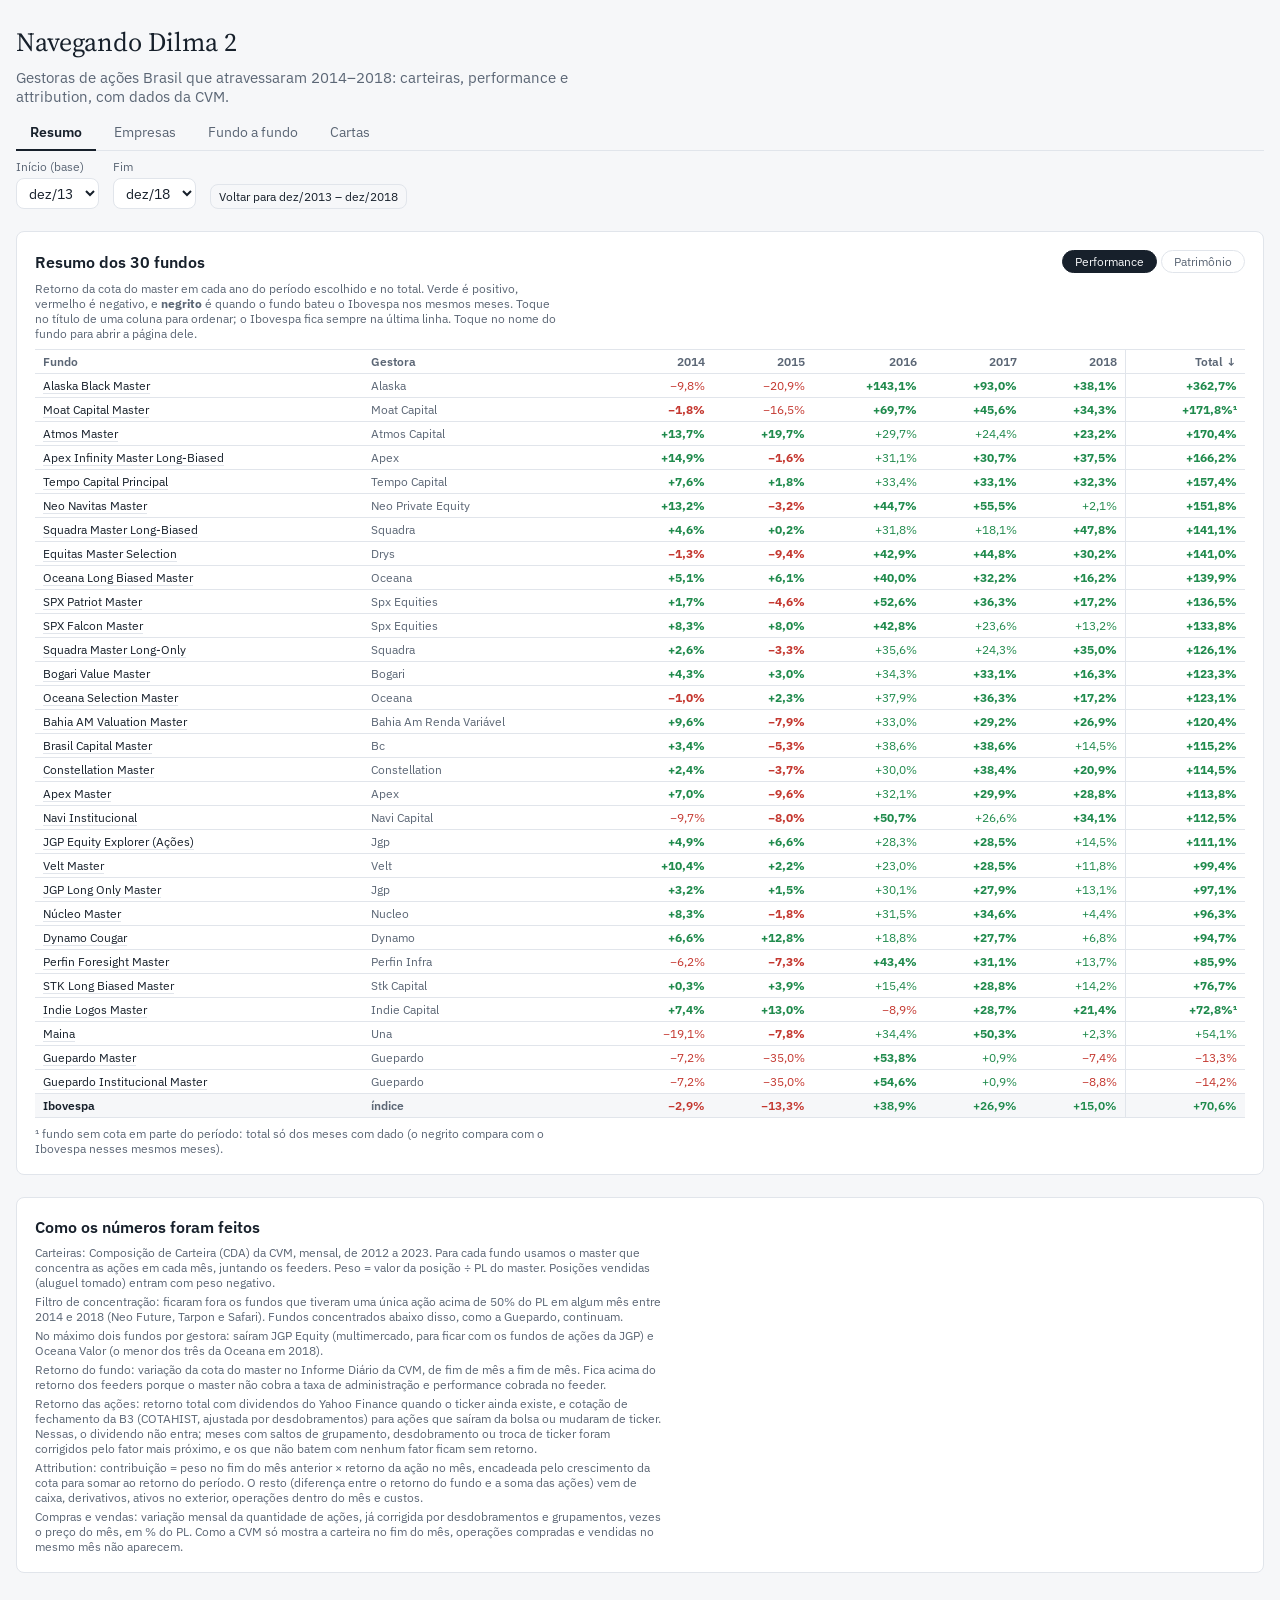
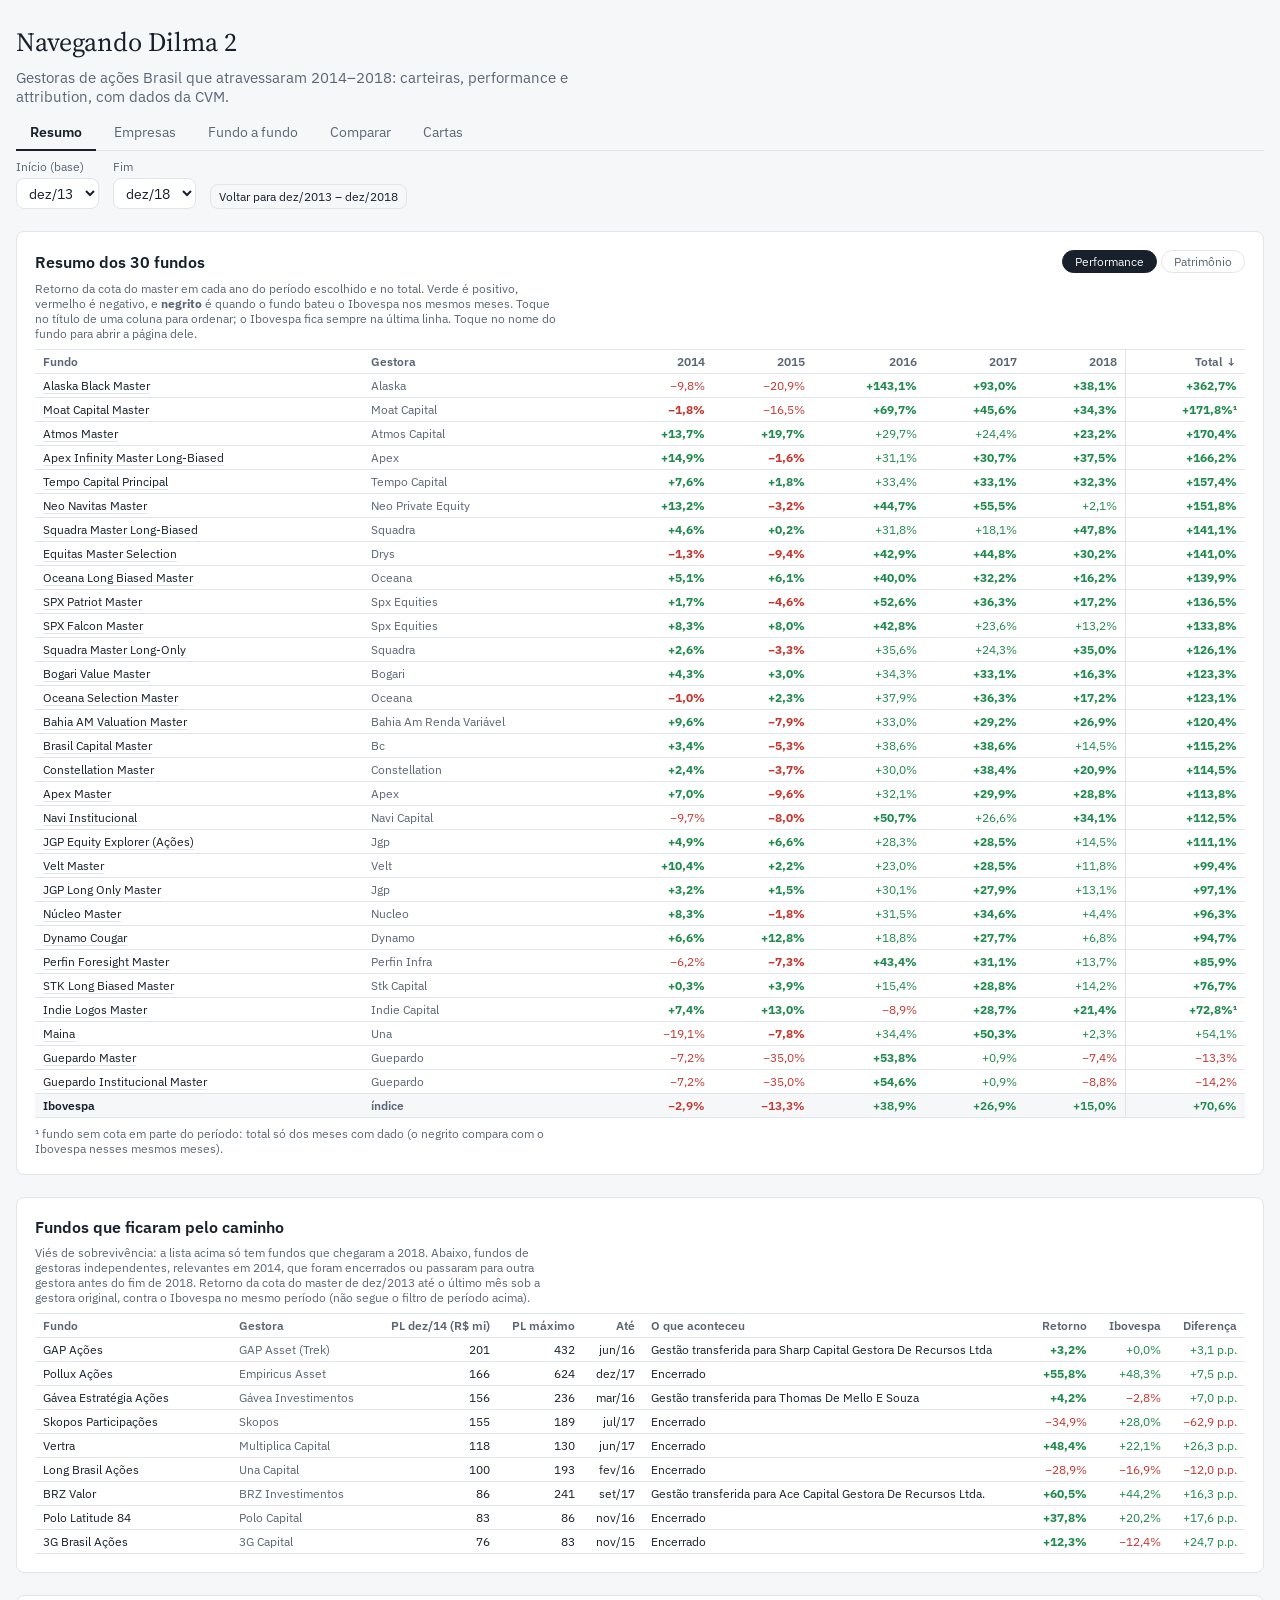
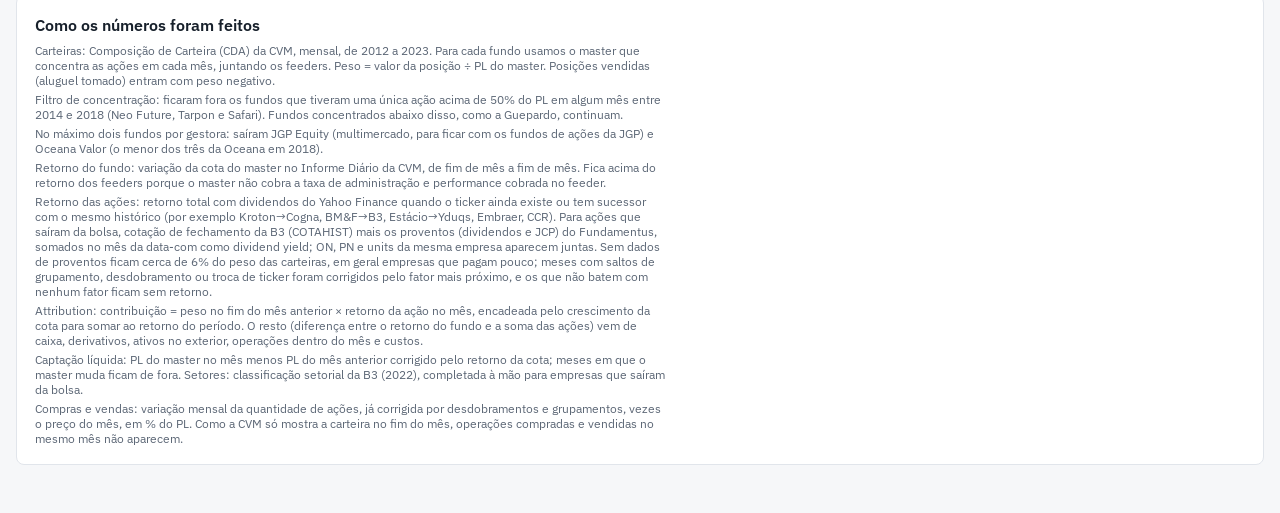
